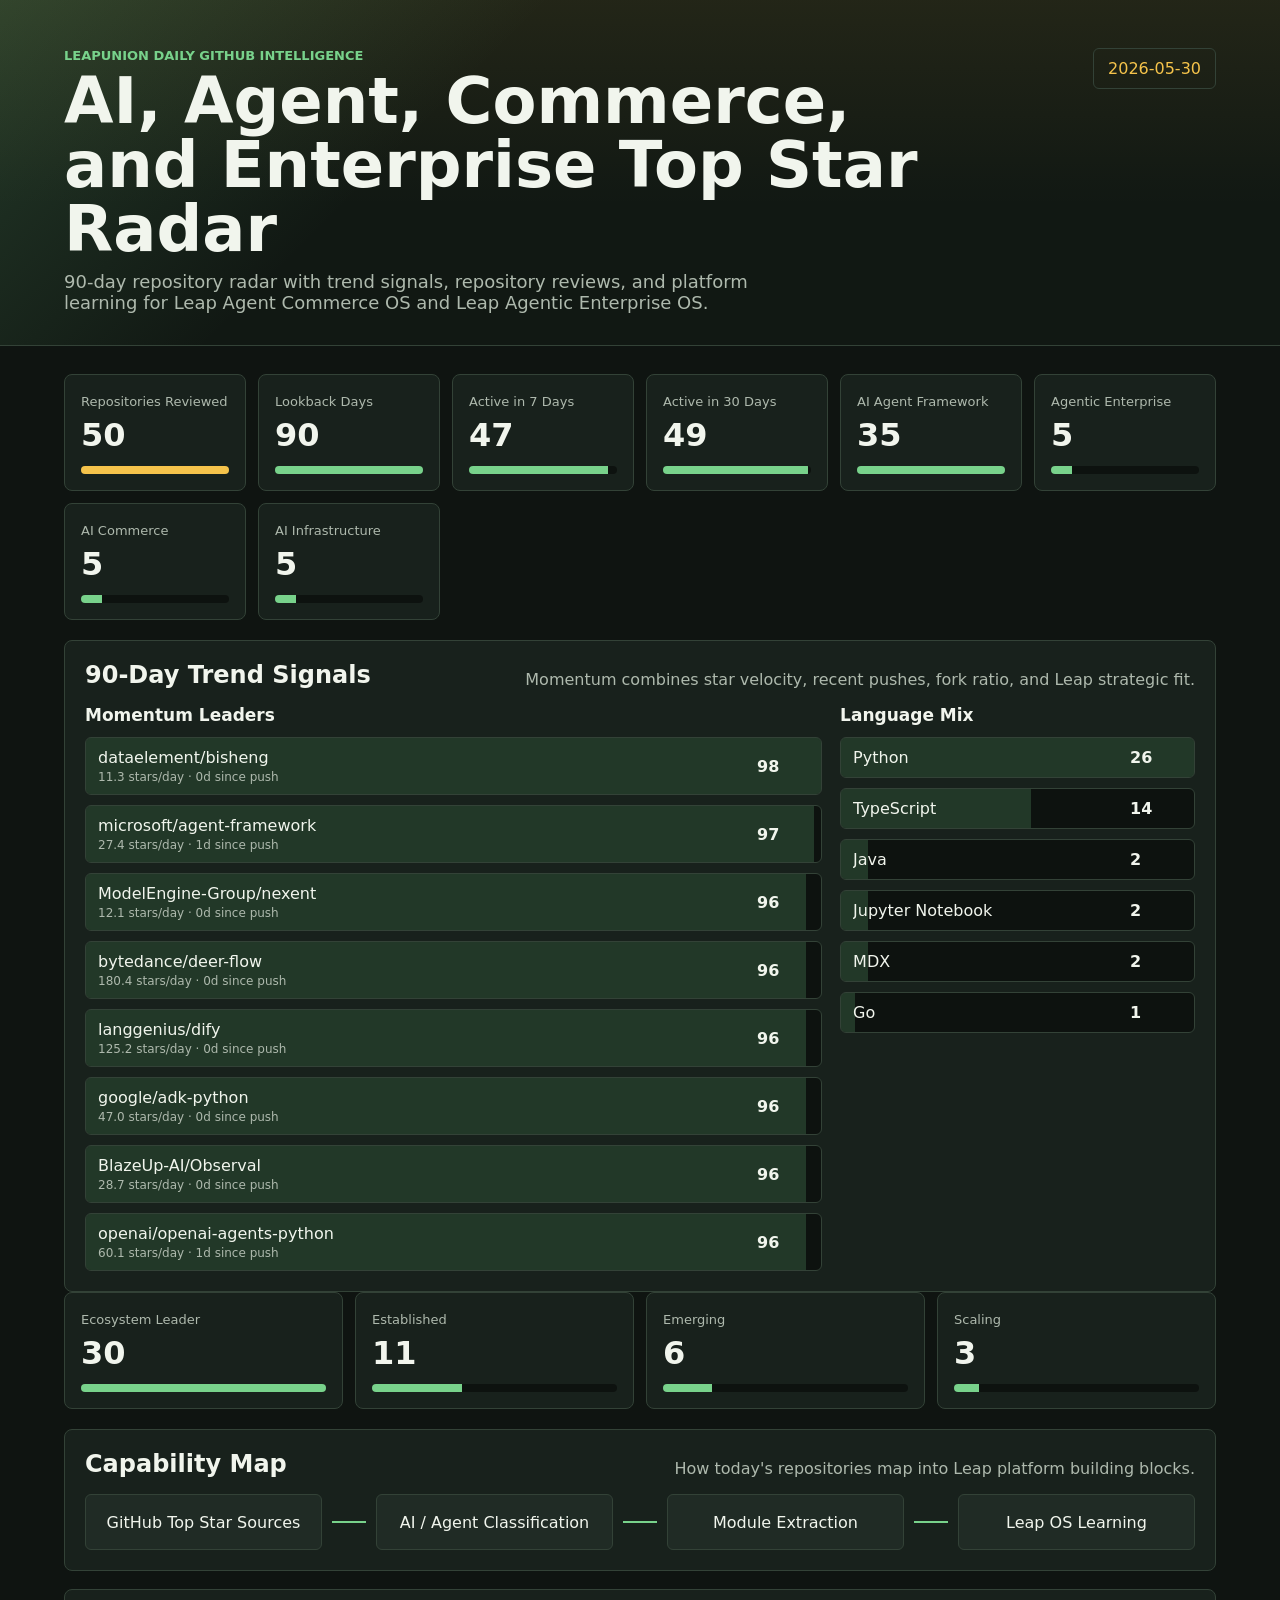
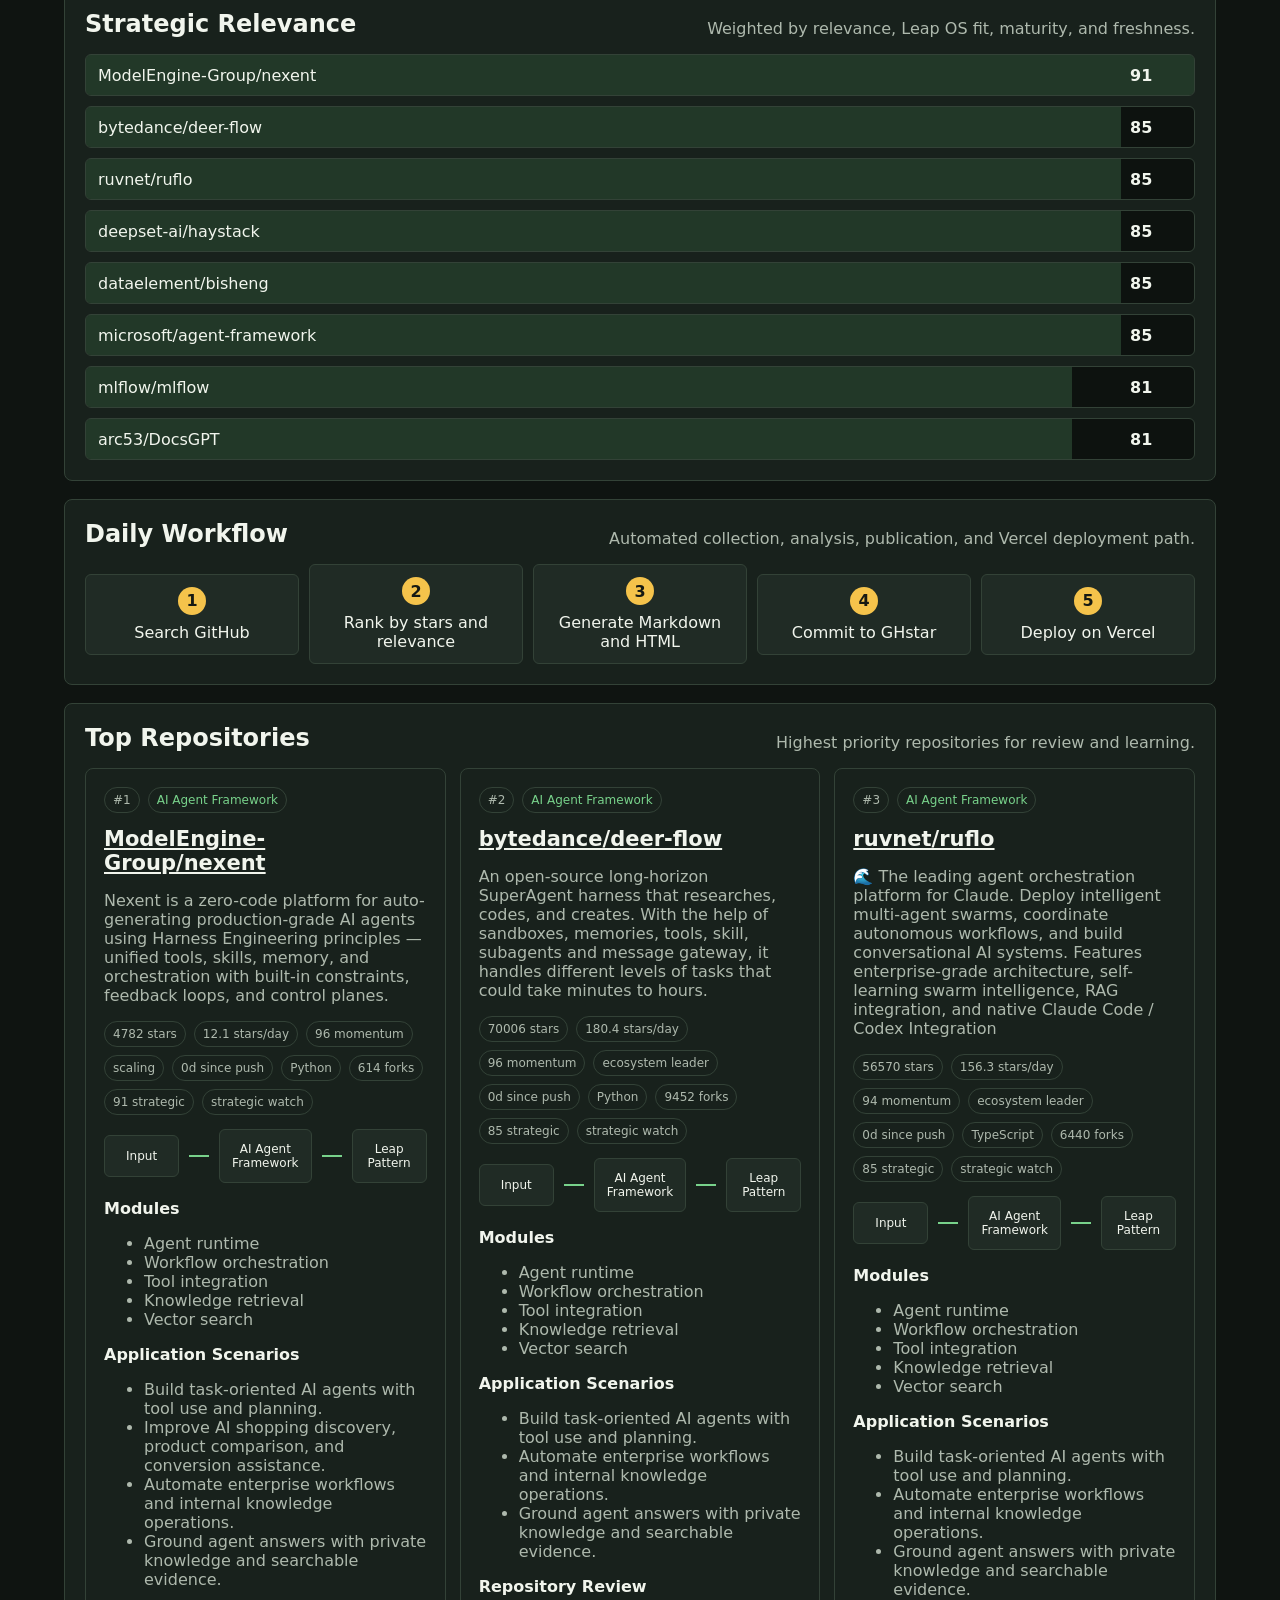
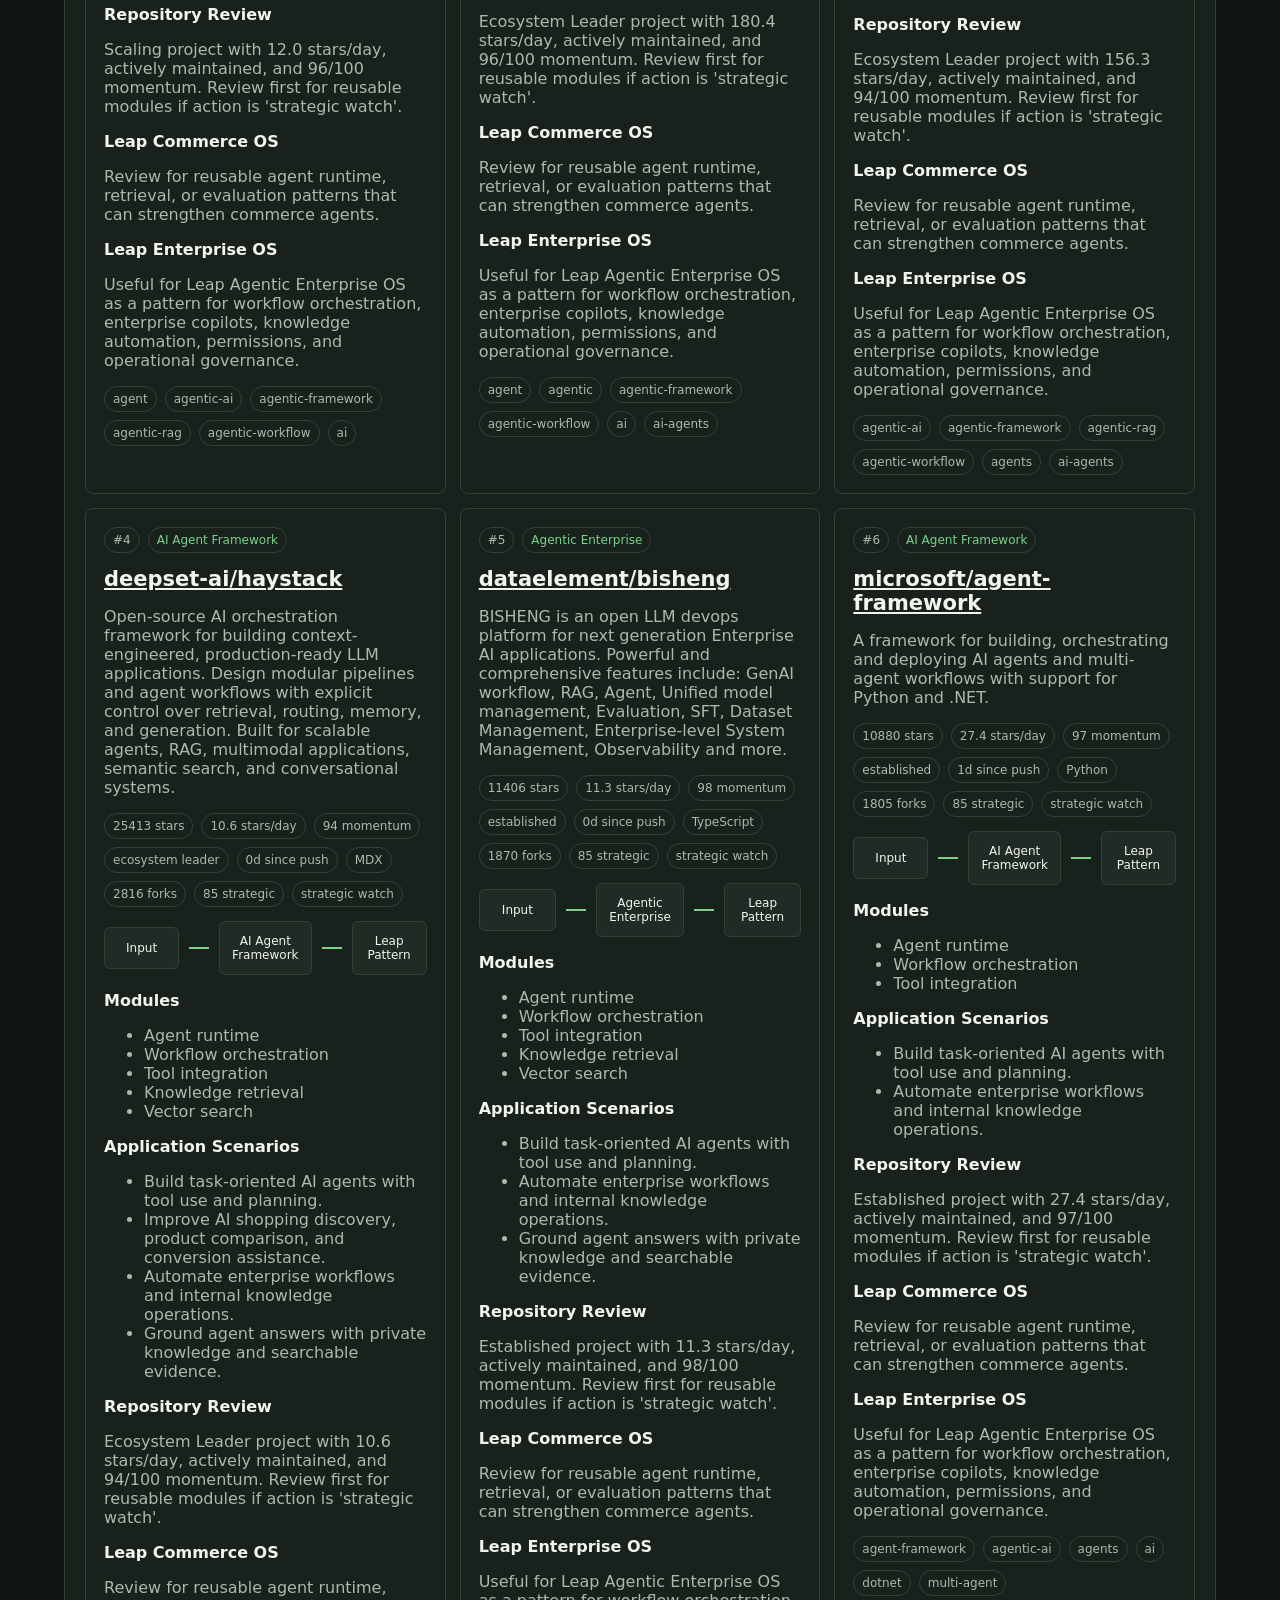
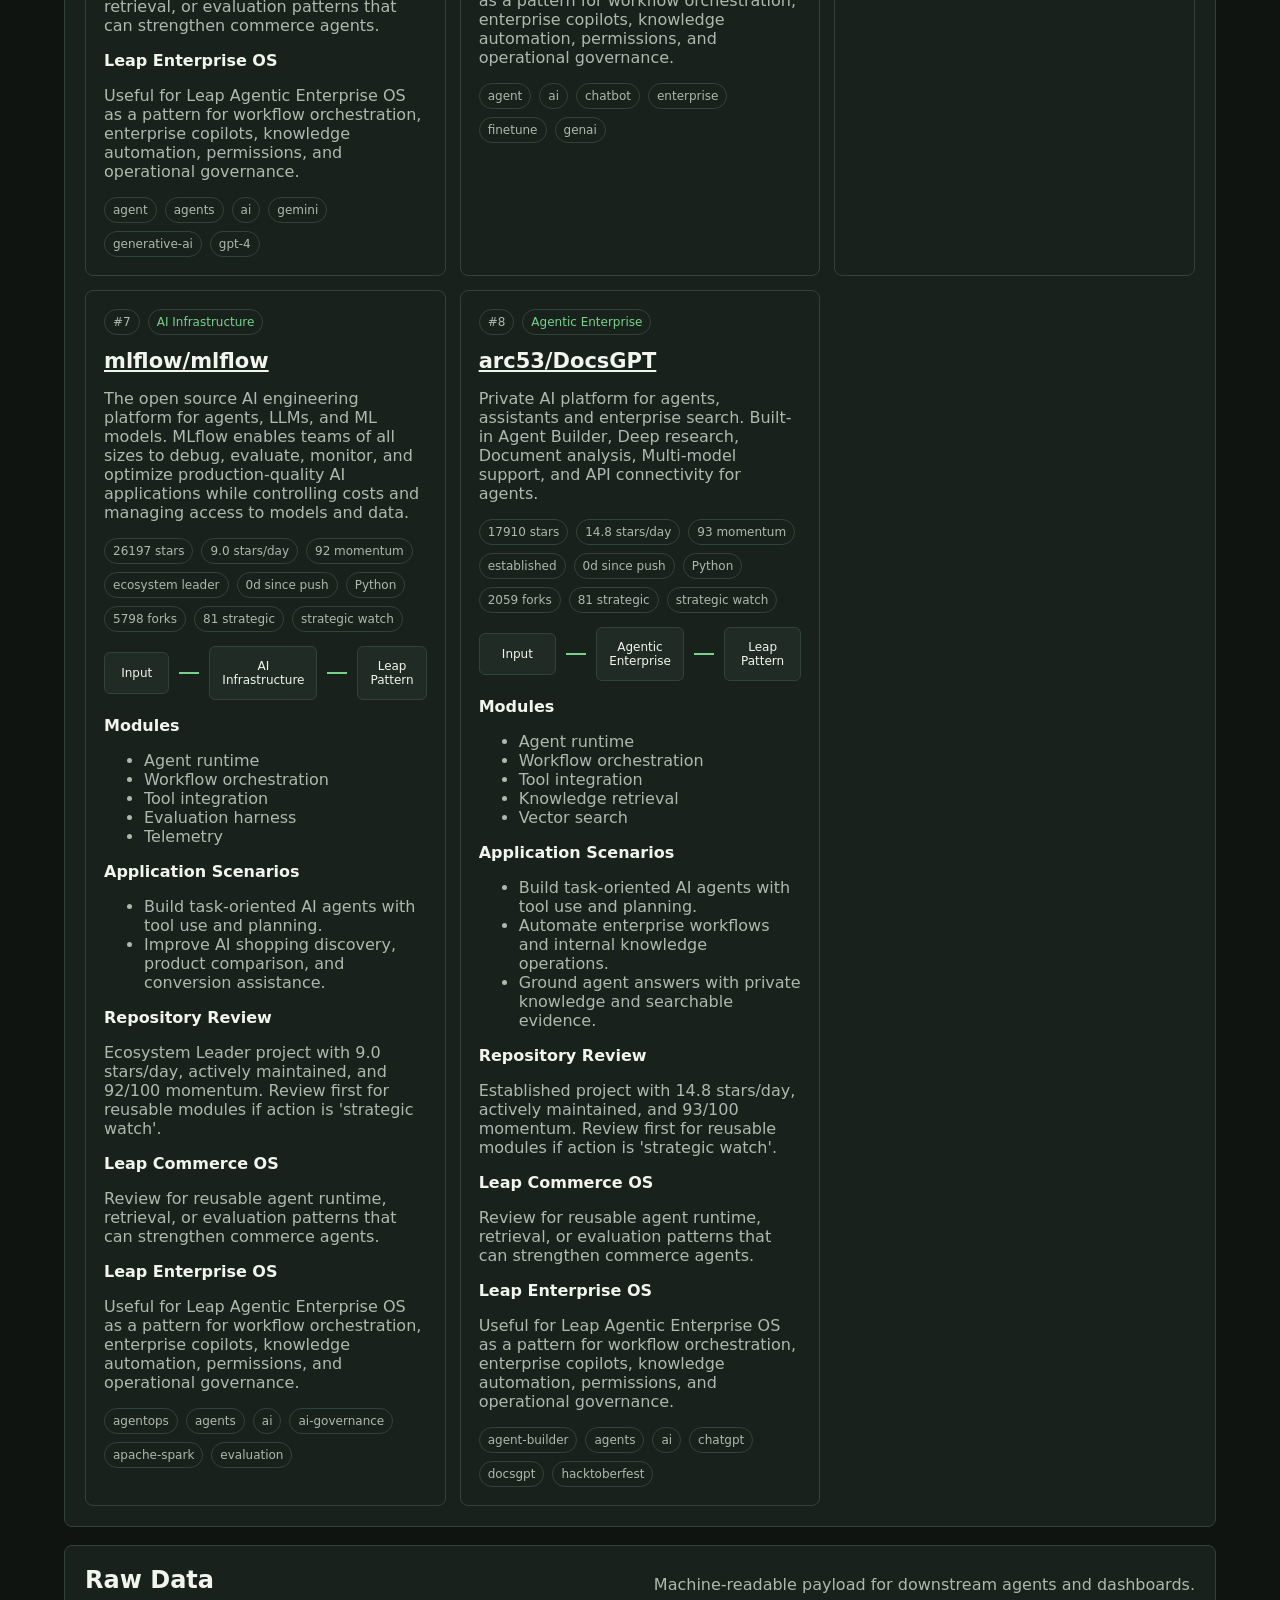
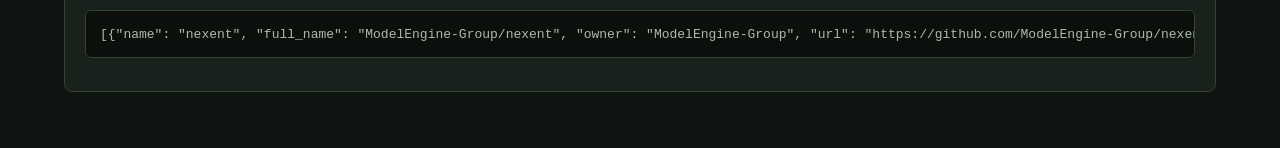
==== public/index.html @ 067e4a03 "chore: update daily GHstar report" ====
<!doctype html>
<html lang="en">
  <head>
    <meta charset="utf-8">
    <meta name="viewport" content="width=device-width, initial-scale=1">
    <title>GHstar AI & Agent 90-Day Radar - 2026-05-30</title>
    <link rel="stylesheet" href="./assets/styles.css">
  </head>
  <body>
    <header class="hero">
      <div>
        <p class="eyebrow">LeapUnion Daily GitHub Intelligence</p>
        <h1>AI, Agent, Commerce, and Enterprise Top Star Radar</h1>
        <p class="sub">90-day repository radar with trend signals, repository reviews, and platform learning for Leap Agent Commerce OS and Leap Agentic Enterprise OS.</p>
      </div>
      <time>2026-05-30</time>
    </header>

    <main>
      <section class="metrics">
        <article class="metric primary">
          <span>Repositories Reviewed</span>
          <strong>50</strong>
          <div class="bar"><i style="width:100%"></i></div>
        </article>
        <article class="metric">
          <span>Lookback Days</span>
          <strong>90</strong>
          <div class="bar"><i style="width:100%"></i></div>
        </article>
        <article class="metric">
          <span>Active in 7 Days</span>
          <strong>47</strong>
          <div class="bar"><i style="width:94.0%"></i></div>
        </article>
        <article class="metric">
          <span>Active in 30 Days</span>
          <strong>49</strong>
          <div class="bar"><i style="width:98.0%"></i></div>
        </article>

        <article class="metric">
          <span>AI Agent Framework</span>
          <strong>35</strong>
          <div class="bar"><i style="width:100.0%"></i></div>
        </article>


        <article class="metric">
          <span>Agentic Enterprise</span>
          <strong>5</strong>
          <div class="bar"><i style="width:14.3%"></i></div>
        </article>


        <article class="metric">
          <span>AI Commerce</span>
          <strong>5</strong>
          <div class="bar"><i style="width:14.3%"></i></div>
        </article>


        <article class="metric">
          <span>AI Infrastructure</span>
          <strong>5</strong>
          <div class="bar"><i style="width:14.3%"></i></div>
        </article>

      </section>

      <section class="panel">
        <div class="section-head">
          <h2>90-Day Trend Signals</h2>
          <p>Momentum combines star velocity, recent pushes, fork ratio, and Leap strategic fit.</p>
        </div>
        <div class="trend-grid">
          <div>
            <h3>Momentum Leaders</h3>
            <div class="score-chart">
        <div class="score-row">
          <span>dataelement/bisheng <em>11.3 stars/day · 0d since push</em></span>
          <b>98</b>
          <i style="width:100.0%"></i>
        </div>


        <div class="score-row">
          <span>microsoft/agent-framework <em>27.4 stars/day · 1d since push</em></span>
          <b>97</b>
          <i style="width:99.0%"></i>
        </div>


        <div class="score-row">
          <span>ModelEngine-Group/nexent <em>12.1 stars/day · 0d since push</em></span>
          <b>96</b>
          <i style="width:98.0%"></i>
        </div>


        <div class="score-row">
          <span>bytedance/deer-flow <em>180.4 stars/day · 0d since push</em></span>
          <b>96</b>
          <i style="width:98.0%"></i>
        </div>


        <div class="score-row">
          <span>langgenius/dify <em>125.2 stars/day · 0d since push</em></span>
          <b>96</b>
          <i style="width:98.0%"></i>
        </div>


        <div class="score-row">
          <span>google/adk-python <em>47.0 stars/day · 0d since push</em></span>
          <b>96</b>
          <i style="width:98.0%"></i>
        </div>


        <div class="score-row">
          <span>BlazeUp-AI/Observal <em>28.7 stars/day · 0d since push</em></span>
          <b>96</b>
          <i style="width:98.0%"></i>
        </div>


        <div class="score-row">
          <span>openai/openai-agents-python <em>60.1 stars/day · 1d since push</em></span>
          <b>96</b>
          <i style="width:98.0%"></i>
        </div>
        </div>
          </div>
          <div>
            <h3>Language Mix</h3>
            <div class="score-chart">
        <div class="score-row compact">
          <span>Python</span>
          <b>26</b>
          <i style="width:100.0%"></i>
        </div>


        <div class="score-row compact">
          <span>TypeScript</span>
          <b>14</b>
          <i style="width:53.8%"></i>
        </div>


        <div class="score-row compact">
          <span>Java</span>
          <b>2</b>
          <i style="width:7.7%"></i>
        </div>


        <div class="score-row compact">
          <span>Jupyter Notebook</span>
          <b>2</b>
          <i style="width:7.7%"></i>
        </div>


        <div class="score-row compact">
          <span>MDX</span>
          <b>2</b>
          <i style="width:7.7%"></i>
        </div>


        <div class="score-row compact">
          <span>Go</span>
          <b>1</b>
          <i style="width:3.8%"></i>
        </div>
        </div>
          </div>
        </div>
      </section>

      <section class="metrics">

        <article class="metric">
          <span>Ecosystem Leader</span>
          <strong>30</strong>
          <div class="bar"><i style="width:100.0%"></i></div>
        </article>


        <article class="metric">
          <span>Established</span>
          <strong>11</strong>
          <div class="bar"><i style="width:36.7%"></i></div>
        </article>


        <article class="metric">
          <span>Emerging</span>
          <strong>6</strong>
          <div class="bar"><i style="width:20.0%"></i></div>
        </article>


        <article class="metric">
          <span>Scaling</span>
          <strong>3</strong>
          <div class="bar"><i style="width:10.0%"></i></div>
        </article>

      </section>

      <section class="panel">
        <div class="section-head">
          <h2>Capability Map</h2>
          <p>How today's repositories map into Leap platform building blocks.</p>
        </div>
        <div class="architecture">
          <div>GitHub Top Star Sources</div>
          <span></span>
          <div>AI / Agent Classification</div>
          <span></span>
          <div>Module Extraction</div>
          <span></span>
          <div>Leap OS Learning</div>
        </div>
      </section>

      <section class="panel">
        <div class="section-head">
          <h2>Strategic Relevance</h2>
          <p>Weighted by relevance, Leap OS fit, maturity, and freshness.</p>
        </div>
        <div class="score-chart">

        <div class="score-row">
          <span>ModelEngine-Group/nexent</span>
          <b>91</b>
          <i style="width:100.0%"></i>
        </div>


        <div class="score-row">
          <span>bytedance/deer-flow</span>
          <b>85</b>
          <i style="width:93.4%"></i>
        </div>


        <div class="score-row">
          <span>ruvnet/ruflo</span>
          <b>85</b>
          <i style="width:93.4%"></i>
        </div>


        <div class="score-row">
          <span>deepset-ai/haystack</span>
          <b>85</b>
          <i style="width:93.4%"></i>
        </div>


        <div class="score-row">
          <span>dataelement/bisheng</span>
          <b>85</b>
          <i style="width:93.4%"></i>
        </div>


        <div class="score-row">
          <span>microsoft/agent-framework</span>
          <b>85</b>
          <i style="width:93.4%"></i>
        </div>


        <div class="score-row">
          <span>mlflow/mlflow</span>
          <b>81</b>
          <i style="width:89.0%"></i>
        </div>


        <div class="score-row">
          <span>arc53/DocsGPT</span>
          <b>81</b>
          <i style="width:89.0%"></i>
        </div>

        </div>
      </section>

      <section class="panel">
        <div class="section-head">
          <h2>Daily Workflow</h2>
          <p>Automated collection, analysis, publication, and Vercel deployment path.</p>
        </div>
        <div class="flow">
          <div><b>1</b><span>Search GitHub</span></div>
          <div><b>2</b><span>Rank by stars and relevance</span></div>
          <div><b>3</b><span>Generate Markdown and HTML</span></div>
          <div><b>4</b><span>Commit to GHstar</span></div>
          <div><b>5</b><span>Deploy on Vercel</span></div>
        </div>
      </section>

      <section class="panel">
        <div class="section-head">
          <h2>Top Repositories</h2>
          <p>Highest priority repositories for review and learning.</p>
        </div>
        <div class="repo-grid">

    <article class="repo-card" id="modelengine-group-nexent">
      <div class="repo-top">
        <span class="rank">#1</span>
        <span class="category">AI Agent Framework</span>
      </div>
      <h3><a href="https://github.com/ModelEngine-Group/nexent">ModelEngine-Group/nexent</a></h3>
      <p>Nexent is a zero-code platform for auto-generating production-grade AI agents using Harness Engineering principles — unified tools, skills, memory, and orchestration with built-in constraints, feedback loops, and control planes.</p>
      <div class="stats">
        <span>4782 stars</span>
        <span>12.1 stars/day</span>
        <span>96 momentum</span>
        <span>scaling</span>
        <span>0d since push</span>
        <span>Python</span>
        <span>614 forks</span>
        <span>91 strategic</span>
        <span>strategic watch</span>
      </div>
      <div class="mini-diagram">
        <div>Input</div><i></i><div>AI Agent Framework</div><i></i><div>Leap Pattern</div>
      </div>
      <h4>Modules</h4>
      <ul><li>Agent runtime</li><li>Workflow orchestration</li><li>Tool integration</li><li>Knowledge retrieval</li><li>Vector search</li></ul>
      <h4>Application Scenarios</h4>
      <ul><li>Build task-oriented AI agents with tool use and planning.</li><li>Improve AI shopping discovery, product comparison, and conversion assistance.</li><li>Automate enterprise workflows and internal knowledge operations.</li><li>Ground agent answers with private knowledge and searchable evidence.</li></ul>
      <h4>Repository Review</h4>
      <p>Scaling project with 12.0 stars/day, actively maintained, and 96/100 momentum. Review first for reusable modules if action is &#x27;strategic watch&#x27;.</p>
      <h4>Leap Commerce OS</h4>
      <p>Review for reusable agent runtime, retrieval, or evaluation patterns that can strengthen commerce agents.</p>
      <h4>Leap Enterprise OS</h4>
      <p>Useful for Leap Agentic Enterprise OS as a pattern for workflow orchestration, enterprise copilots, knowledge automation, permissions, and operational governance.</p>
      <div class="topics"><span>agent</span><span>agentic-ai</span><span>agentic-framework</span><span>agentic-rag</span><span>agentic-workflow</span><span>ai</span></div>
    </article>


    <article class="repo-card" id="bytedance-deer-flow">
      <div class="repo-top">
        <span class="rank">#2</span>
        <span class="category">AI Agent Framework</span>
      </div>
      <h3><a href="https://github.com/bytedance/deer-flow">bytedance/deer-flow</a></h3>
      <p>An open-source long-horizon SuperAgent harness that researches, codes, and creates. With the help of sandboxes, memories, tools, skill, subagents and message gateway, it handles different levels of tasks that could take minutes to hours.</p>
      <div class="stats">
        <span>70006 stars</span>
        <span>180.4 stars/day</span>
        <span>96 momentum</span>
        <span>ecosystem leader</span>
        <span>0d since push</span>
        <span>Python</span>
        <span>9452 forks</span>
        <span>85 strategic</span>
        <span>strategic watch</span>
      </div>
      <div class="mini-diagram">
        <div>Input</div><i></i><div>AI Agent Framework</div><i></i><div>Leap Pattern</div>
      </div>
      <h4>Modules</h4>
      <ul><li>Agent runtime</li><li>Workflow orchestration</li><li>Tool integration</li><li>Knowledge retrieval</li><li>Vector search</li></ul>
      <h4>Application Scenarios</h4>
      <ul><li>Build task-oriented AI agents with tool use and planning.</li><li>Automate enterprise workflows and internal knowledge operations.</li><li>Ground agent answers with private knowledge and searchable evidence.</li></ul>
      <h4>Repository Review</h4>
      <p>Ecosystem Leader project with 180.4 stars/day, actively maintained, and 96/100 momentum. Review first for reusable modules if action is &#x27;strategic watch&#x27;.</p>
      <h4>Leap Commerce OS</h4>
      <p>Review for reusable agent runtime, retrieval, or evaluation patterns that can strengthen commerce agents.</p>
      <h4>Leap Enterprise OS</h4>
      <p>Useful for Leap Agentic Enterprise OS as a pattern for workflow orchestration, enterprise copilots, knowledge automation, permissions, and operational governance.</p>
      <div class="topics"><span>agent</span><span>agentic</span><span>agentic-framework</span><span>agentic-workflow</span><span>ai</span><span>ai-agents</span></div>
    </article>


    <article class="repo-card" id="ruvnet-ruflo">
      <div class="repo-top">
        <span class="rank">#3</span>
        <span class="category">AI Agent Framework</span>
      </div>
      <h3><a href="https://github.com/ruvnet/ruflo">ruvnet/ruflo</a></h3>
      <p>🌊 The leading agent orchestration platform for Claude. Deploy intelligent multi-agent swarms, coordinate autonomous workflows, and build conversational AI systems. Features    enterprise-grade architecture, self-learning swarm intelligence, RAG integration, and native Claude Code / Codex Integration</p>
      <div class="stats">
        <span>56570 stars</span>
        <span>156.3 stars/day</span>
        <span>94 momentum</span>
        <span>ecosystem leader</span>
        <span>0d since push</span>
        <span>TypeScript</span>
        <span>6440 forks</span>
        <span>85 strategic</span>
        <span>strategic watch</span>
      </div>
      <div class="mini-diagram">
        <div>Input</div><i></i><div>AI Agent Framework</div><i></i><div>Leap Pattern</div>
      </div>
      <h4>Modules</h4>
      <ul><li>Agent runtime</li><li>Workflow orchestration</li><li>Tool integration</li><li>Knowledge retrieval</li><li>Vector search</li></ul>
      <h4>Application Scenarios</h4>
      <ul><li>Build task-oriented AI agents with tool use and planning.</li><li>Automate enterprise workflows and internal knowledge operations.</li><li>Ground agent answers with private knowledge and searchable evidence.</li></ul>
      <h4>Repository Review</h4>
      <p>Ecosystem Leader project with 156.3 stars/day, actively maintained, and 94/100 momentum. Review first for reusable modules if action is &#x27;strategic watch&#x27;.</p>
      <h4>Leap Commerce OS</h4>
      <p>Review for reusable agent runtime, retrieval, or evaluation patterns that can strengthen commerce agents.</p>
      <h4>Leap Enterprise OS</h4>
      <p>Useful for Leap Agentic Enterprise OS as a pattern for workflow orchestration, enterprise copilots, knowledge automation, permissions, and operational governance.</p>
      <div class="topics"><span>agentic-ai</span><span>agentic-framework</span><span>agentic-rag</span><span>agentic-workflow</span><span>agents</span><span>ai-agents</span></div>
    </article>


    <article class="repo-card" id="deepset-ai-haystack">
      <div class="repo-top">
        <span class="rank">#4</span>
        <span class="category">AI Agent Framework</span>
      </div>
      <h3><a href="https://github.com/deepset-ai/haystack">deepset-ai/haystack</a></h3>
      <p>Open-source AI orchestration framework for building context-engineered, production-ready LLM applications. Design modular pipelines and agent workflows with explicit control over retrieval, routing, memory, and generation. Built for scalable agents, RAG, multimodal applications, semantic search, and conversational systems.</p>
      <div class="stats">
        <span>25413 stars</span>
        <span>10.6 stars/day</span>
        <span>94 momentum</span>
        <span>ecosystem leader</span>
        <span>0d since push</span>
        <span>MDX</span>
        <span>2816 forks</span>
        <span>85 strategic</span>
        <span>strategic watch</span>
      </div>
      <div class="mini-diagram">
        <div>Input</div><i></i><div>AI Agent Framework</div><i></i><div>Leap Pattern</div>
      </div>
      <h4>Modules</h4>
      <ul><li>Agent runtime</li><li>Workflow orchestration</li><li>Tool integration</li><li>Knowledge retrieval</li><li>Vector search</li></ul>
      <h4>Application Scenarios</h4>
      <ul><li>Build task-oriented AI agents with tool use and planning.</li><li>Improve AI shopping discovery, product comparison, and conversion assistance.</li><li>Automate enterprise workflows and internal knowledge operations.</li><li>Ground agent answers with private knowledge and searchable evidence.</li></ul>
      <h4>Repository Review</h4>
      <p>Ecosystem Leader project with 10.6 stars/day, actively maintained, and 94/100 momentum. Review first for reusable modules if action is &#x27;strategic watch&#x27;.</p>
      <h4>Leap Commerce OS</h4>
      <p>Review for reusable agent runtime, retrieval, or evaluation patterns that can strengthen commerce agents.</p>
      <h4>Leap Enterprise OS</h4>
      <p>Useful for Leap Agentic Enterprise OS as a pattern for workflow orchestration, enterprise copilots, knowledge automation, permissions, and operational governance.</p>
      <div class="topics"><span>agent</span><span>agents</span><span>ai</span><span>gemini</span><span>generative-ai</span><span>gpt-4</span></div>
    </article>


    <article class="repo-card" id="dataelement-bisheng">
      <div class="repo-top">
        <span class="rank">#5</span>
        <span class="category">Agentic Enterprise</span>
      </div>
      <h3><a href="https://github.com/dataelement/bisheng">dataelement/bisheng</a></h3>
      <p>BISHENG is an open LLM devops platform for next generation Enterprise AI applications. Powerful and comprehensive features include: GenAI workflow, RAG, Agent, Unified model management, Evaluation, SFT, Dataset Management, Enterprise-level System Management, Observability and more.</p>
      <div class="stats">
        <span>11406 stars</span>
        <span>11.3 stars/day</span>
        <span>98 momentum</span>
        <span>established</span>
        <span>0d since push</span>
        <span>TypeScript</span>
        <span>1870 forks</span>
        <span>85 strategic</span>
        <span>strategic watch</span>
      </div>
      <div class="mini-diagram">
        <div>Input</div><i></i><div>Agentic Enterprise</div><i></i><div>Leap Pattern</div>
      </div>
      <h4>Modules</h4>
      <ul><li>Agent runtime</li><li>Workflow orchestration</li><li>Tool integration</li><li>Knowledge retrieval</li><li>Vector search</li></ul>
      <h4>Application Scenarios</h4>
      <ul><li>Build task-oriented AI agents with tool use and planning.</li><li>Automate enterprise workflows and internal knowledge operations.</li><li>Ground agent answers with private knowledge and searchable evidence.</li></ul>
      <h4>Repository Review</h4>
      <p>Established project with 11.3 stars/day, actively maintained, and 98/100 momentum. Review first for reusable modules if action is &#x27;strategic watch&#x27;.</p>
      <h4>Leap Commerce OS</h4>
      <p>Review for reusable agent runtime, retrieval, or evaluation patterns that can strengthen commerce agents.</p>
      <h4>Leap Enterprise OS</h4>
      <p>Useful for Leap Agentic Enterprise OS as a pattern for workflow orchestration, enterprise copilots, knowledge automation, permissions, and operational governance.</p>
      <div class="topics"><span>agent</span><span>ai</span><span>chatbot</span><span>enterprise</span><span>finetune</span><span>genai</span></div>
    </article>


    <article class="repo-card" id="microsoft-agent-framework">
      <div class="repo-top">
        <span class="rank">#6</span>
        <span class="category">AI Agent Framework</span>
      </div>
      <h3><a href="https://github.com/microsoft/agent-framework">microsoft/agent-framework</a></h3>
      <p>A framework for building, orchestrating and deploying AI agents and multi-agent workflows with support for Python and .NET.</p>
      <div class="stats">
        <span>10880 stars</span>
        <span>27.4 stars/day</span>
        <span>97 momentum</span>
        <span>established</span>
        <span>1d since push</span>
        <span>Python</span>
        <span>1805 forks</span>
        <span>85 strategic</span>
        <span>strategic watch</span>
      </div>
      <div class="mini-diagram">
        <div>Input</div><i></i><div>AI Agent Framework</div><i></i><div>Leap Pattern</div>
      </div>
      <h4>Modules</h4>
      <ul><li>Agent runtime</li><li>Workflow orchestration</li><li>Tool integration</li></ul>
      <h4>Application Scenarios</h4>
      <ul><li>Build task-oriented AI agents with tool use and planning.</li><li>Automate enterprise workflows and internal knowledge operations.</li></ul>
      <h4>Repository Review</h4>
      <p>Established project with 27.4 stars/day, actively maintained, and 97/100 momentum. Review first for reusable modules if action is &#x27;strategic watch&#x27;.</p>
      <h4>Leap Commerce OS</h4>
      <p>Review for reusable agent runtime, retrieval, or evaluation patterns that can strengthen commerce agents.</p>
      <h4>Leap Enterprise OS</h4>
      <p>Useful for Leap Agentic Enterprise OS as a pattern for workflow orchestration, enterprise copilots, knowledge automation, permissions, and operational governance.</p>
      <div class="topics"><span>agent-framework</span><span>agentic-ai</span><span>agents</span><span>ai</span><span>dotnet</span><span>multi-agent</span></div>
    </article>


    <article class="repo-card" id="mlflow-mlflow">
      <div class="repo-top">
        <span class="rank">#7</span>
        <span class="category">AI Infrastructure</span>
      </div>
      <h3><a href="https://github.com/mlflow/mlflow">mlflow/mlflow</a></h3>
      <p>The open source AI engineering platform for agents, LLMs, and ML models. MLflow enables teams of all sizes to debug, evaluate, monitor, and optimize production-quality AI applications while controlling costs and managing access to models and data.</p>
      <div class="stats">
        <span>26197 stars</span>
        <span>9.0 stars/day</span>
        <span>92 momentum</span>
        <span>ecosystem leader</span>
        <span>0d since push</span>
        <span>Python</span>
        <span>5798 forks</span>
        <span>81 strategic</span>
        <span>strategic watch</span>
      </div>
      <div class="mini-diagram">
        <div>Input</div><i></i><div>AI Infrastructure</div><i></i><div>Leap Pattern</div>
      </div>
      <h4>Modules</h4>
      <ul><li>Agent runtime</li><li>Workflow orchestration</li><li>Tool integration</li><li>Evaluation harness</li><li>Telemetry</li></ul>
      <h4>Application Scenarios</h4>
      <ul><li>Build task-oriented AI agents with tool use and planning.</li><li>Improve AI shopping discovery, product comparison, and conversion assistance.</li></ul>
      <h4>Repository Review</h4>
      <p>Ecosystem Leader project with 9.0 stars/day, actively maintained, and 92/100 momentum. Review first for reusable modules if action is &#x27;strategic watch&#x27;.</p>
      <h4>Leap Commerce OS</h4>
      <p>Review for reusable agent runtime, retrieval, or evaluation patterns that can strengthen commerce agents.</p>
      <h4>Leap Enterprise OS</h4>
      <p>Useful for Leap Agentic Enterprise OS as a pattern for workflow orchestration, enterprise copilots, knowledge automation, permissions, and operational governance.</p>
      <div class="topics"><span>agentops</span><span>agents</span><span>ai</span><span>ai-governance</span><span>apache-spark</span><span>evaluation</span></div>
    </article>


    <article class="repo-card" id="arc53-docsgpt">
      <div class="repo-top">
        <span class="rank">#8</span>
        <span class="category">Agentic Enterprise</span>
      </div>
      <h3><a href="https://github.com/arc53/DocsGPT">arc53/DocsGPT</a></h3>
      <p>Private AI platform for agents, assistants and enterprise search. Built-in Agent Builder, Deep research, Document analysis, Multi-model support, and API connectivity for agents.</p>
      <div class="stats">
        <span>17910 stars</span>
        <span>14.8 stars/day</span>
        <span>93 momentum</span>
        <span>established</span>
        <span>0d since push</span>
        <span>Python</span>
        <span>2059 forks</span>
        <span>81 strategic</span>
        <span>strategic watch</span>
      </div>
      <div class="mini-diagram">
        <div>Input</div><i></i><div>Agentic Enterprise</div><i></i><div>Leap Pattern</div>
      </div>
      <h4>Modules</h4>
      <ul><li>Agent runtime</li><li>Workflow orchestration</li><li>Tool integration</li><li>Knowledge retrieval</li><li>Vector search</li></ul>
      <h4>Application Scenarios</h4>
      <ul><li>Build task-oriented AI agents with tool use and planning.</li><li>Automate enterprise workflows and internal knowledge operations.</li><li>Ground agent answers with private knowledge and searchable evidence.</li></ul>
      <h4>Repository Review</h4>
      <p>Established project with 14.8 stars/day, actively maintained, and 93/100 momentum. Review first for reusable modules if action is &#x27;strategic watch&#x27;.</p>
      <h4>Leap Commerce OS</h4>
      <p>Review for reusable agent runtime, retrieval, or evaluation patterns that can strengthen commerce agents.</p>
      <h4>Leap Enterprise OS</h4>
      <p>Useful for Leap Agentic Enterprise OS as a pattern for workflow orchestration, enterprise copilots, knowledge automation, permissions, and operational governance.</p>
      <div class="topics"><span>agent-builder</span><span>agents</span><span>ai</span><span>chatgpt</span><span>docsgpt</span><span>hacktoberfest</span></div>
    </article>

        </div>
      </section>

      <section class="panel">
        <div class="section-head">
          <h2>Raw Data</h2>
          <p>Machine-readable payload for downstream agents and dashboards.</p>
        </div>
        <pre id="raw-data">[{&quot;name&quot;: &quot;nexent&quot;, &quot;full_name&quot;: &quot;ModelEngine-Group/nexent&quot;, &quot;owner&quot;: &quot;ModelEngine-Group&quot;, &quot;url&quot;: &quot;https://github.com/ModelEngine-Group/nexent&quot;, &quot;description&quot;: &quot;Nexent is a zero-code platform for auto-generating production-grade AI agents using Harness Engineering principles — unified tools, skills, memory, and orchestration with built-in constraints, feedback loops, and control planes.&quot;, &quot;language&quot;: &quot;Python&quot;, &quot;stars&quot;: 4782, &quot;forks&quot;: 614, &quot;topics&quot;: [&quot;agent&quot;, &quot;agentic-ai&quot;, &quot;agentic-framework&quot;, &quot;agentic-rag&quot;, &quot;agentic-workflow&quot;, &quot;ai&quot;, &quot;harness&quot;, &quot;harness-engineering&quot;, &quot;llm&quot;, &quot;mcp&quot;, &quot;multi-agent&quot;, &quot;rag&quot;], &quot;created_at&quot;: &quot;2025-04-28T10:44:33Z&quot;, &quot;updated_at&quot;: &quot;2026-05-30T13:31:02Z&quot;, &quot;pushed_at&quot;: &quot;2026-05-30T09:33:32Z&quot;, &quot;category&quot;: &quot;AI Agent Framework&quot;, &quot;relevance&quot;: 49, &quot;modules&quot;: [&quot;Agent runtime&quot;, &quot;Workflow orchestration&quot;, &quot;Tool integration&quot;, &quot;Knowledge retrieval&quot;, &quot;Vector search&quot;], &quot;scenarios&quot;: [&quot;Build task-oriented AI agents with tool use and planning.&quot;, &quot;Improve AI shopping discovery, product comparison, and conversion assistance.&quot;, &quot;Automate enterprise workflows and internal knowledge operations.&quot;, &quot;Ground agent answers with private knowledge and searchable evidence.&quot;], &quot;commerce_score&quot;: 6, &quot;enterprise_score&quot;: 9, &quot;strategic_score&quot;: 91, &quot;action_level&quot;: &quot;strategic watch&quot;, &quot;age_days&quot;: 397, &quot;days_since_push&quot;: 0, &quot;stars_per_day&quot;: 12.05, &quot;fork_ratio&quot;: 0.1284, &quot;momentum_score&quot;: 96, &quot;maturity_level&quot;: &quot;scaling&quot;, &quot;repository_review&quot;: &quot;Scaling project with 12.0 stars/day, actively maintained, and 96/100 momentum. Review first for reusable modules if action is &#x27;strategic watch&#x27;.&quot;, &quot;leap_commerce&quot;: &quot;Review for reusable agent runtime, retrieval, or evaluation patterns that can strengthen commerce agents.&quot;, &quot;leap_enterprise&quot;: &quot;Useful for Leap Agentic Enterprise OS as a pattern for workflow orchestration, enterprise copilots, knowledge automation, permissions, and operational governance.&quot;}, {&quot;name&quot;: &quot;deer-flow&quot;, &quot;full_name&quot;: &quot;bytedance/deer-flow&quot;, &quot;owner&quot;: &quot;bytedance&quot;, &quot;url&quot;: &quot;https://github.com/bytedance/deer-flow&quot;, &quot;description&quot;: &quot;An open-source long-horizon SuperAgent harness that researches, codes, and creates. With the help of sandboxes, memories, tools, skill, subagents and message gateway, it handles different levels of tasks that could take minutes to hours.&quot;, &quot;language&quot;: &quot;Python&quot;, &quot;stars&quot;: 70006, &quot;forks&quot;: 9452, &quot;topics&quot;: [&quot;agent&quot;, &quot;agentic&quot;, &quot;agentic-framework&quot;, &quot;agentic-workflow&quot;, &quot;ai&quot;, &quot;ai-agents&quot;, &quot;deep-research&quot;, &quot;harness&quot;, &quot;langchain&quot;, &quot;langgraph&quot;, &quot;langmanus&quot;, &quot;llm&quot;, &quot;multi-agent&quot;, &quot;nodejs&quot;, &quot;podcast&quot;, &quot;python&quot;, &quot;superagent&quot;, &quot;typescript&quot;], &quot;created_at&quot;: &quot;2025-05-07T02:50:19Z&quot;, &quot;updated_at&quot;: &quot;2026-05-30T14:46:53Z&quot;, &quot;pushed_at&quot;: &quot;2026-05-30T13:46:35Z&quot;, &quot;category&quot;: &quot;AI Agent Framework&quot;, &quot;relevance&quot;: 49, &quot;modules&quot;: [&quot;Agent runtime&quot;, &quot;Workflow orchestration&quot;, &quot;Tool integration&quot;, &quot;Knowledge retrieval&quot;, &quot;Vector search&quot;], &quot;scenarios&quot;: [&quot;Build task-oriented AI agents with tool use and planning.&quot;, &quot;Automate enterprise workflows and internal knowledge operations.&quot;, &quot;Ground agent answers with private knowledge and searchable evidence.&quot;], &quot;commerce_score&quot;: 3, &quot;enterprise_score&quot;: 9, &quot;strategic_score&quot;: 85, &quot;action_level&quot;: &quot;strategic watch&quot;, &quot;age_days&quot;: 388, &quot;days_since_push&quot;: 0, &quot;stars_per_day&quot;: 180.43, &quot;fork_ratio&quot;: 0.135, &quot;momentum_score&quot;: 96, &quot;maturity_level&quot;: &quot;ecosystem leader&quot;, &quot;repository_review&quot;: &quot;Ecosystem Leader project with 180.4 stars/day, actively maintained, and 96/100 momentum. Review first for reusable modules if action is &#x27;strategic watch&#x27;.&quot;, &quot;leap_commerce&quot;: &quot;Review for reusable agent runtime, retrieval, or evaluation patterns that can strengthen commerce agents.&quot;, &quot;leap_enterprise&quot;: &quot;Useful for Leap Agentic Enterprise OS as a pattern for workflow orchestration, enterprise copilots, knowledge automation, permissions, and operational governance.&quot;}, {&quot;name&quot;: &quot;ruflo&quot;, &quot;full_name&quot;: &quot;ruvnet/ruflo&quot;, &quot;owner&quot;: &quot;ruvnet&quot;, &quot;url&quot;: &quot;https://github.com/ruvnet/ruflo&quot;, &quot;description&quot;: &quot;🌊 The leading agent orchestration platform for Claude. Deploy intelligent multi-agent swarms, coordinate autonomous workflows, and build conversational AI systems. Features    enterprise-grade architecture, self-learning swarm intelligence, RAG integration, and native Claude Code / Codex Integration&quot;, &quot;language&quot;: &quot;TypeScript&quot;, &quot;stars&quot;: 56570, &quot;forks&quot;: 6440, &quot;topics&quot;: [&quot;agentic-ai&quot;, &quot;agentic-framework&quot;, &quot;agentic-rag&quot;, &quot;agentic-workflow&quot;, &quot;agents&quot;, &quot;ai-agents&quot;, &quot;ai-assistant&quot;, &quot;ai-coding&quot;, &quot;ai-skills&quot;, &quot;autonomous-agents&quot;, &quot;claude-code&quot;, &quot;codex&quot;, &quot;mcp-server&quot;, &quot;multi-agent&quot;, &quot;multi-agent-systems&quot;, &quot;npm&quot;, &quot;skills&quot;, &quot;swarm&quot;, &quot;swarm-intelligence&quot;, &quot;typescript&quot;], &quot;created_at&quot;: &quot;2025-06-02T21:24:20Z&quot;, &quot;updated_at&quot;: &quot;2026-05-30T14:44:24Z&quot;, &quot;pushed_at&quot;: &quot;2026-05-30T06:13:29Z&quot;, &quot;category&quot;: &quot;AI Agent Framework&quot;, &quot;relevance&quot;: 49, &quot;modules&quot;: [&quot;Agent runtime&quot;, &quot;Workflow orchestration&quot;, &quot;Tool integration&quot;, &quot;Knowledge retrieval&quot;, &quot;Vector search&quot;], &quot;scenarios&quot;: [&quot;Build task-oriented AI agents with tool use and planning.&quot;, &quot;Automate enterprise workflows and internal knowledge operations.&quot;, &quot;Ground agent answers with private knowledge and searchable evidence.&quot;], &quot;commerce_score&quot;: 3, &quot;enterprise_score&quot;: 9, &quot;strategic_score&quot;: 85, &quot;action_level&quot;: &quot;strategic watch&quot;, &quot;age_days&quot;: 362, &quot;days_since_push&quot;: 0, &quot;stars_per_day&quot;: 156.27, &quot;fork_ratio&quot;: 0.1138, &quot;momentum_score&quot;: 94, &quot;maturity_level&quot;: &quot;ecosystem leader&quot;, &quot;repository_review&quot;: &quot;Ecosystem Leader project with 156.3 stars/day, actively maintained, and 94/100 momentum. Review first for reusable modules if action is &#x27;strategic watch&#x27;.&quot;, &quot;leap_commerce&quot;: &quot;Review for reusable agent runtime, retrieval, or evaluation patterns that can strengthen commerce agents.&quot;, &quot;leap_enterprise&quot;: &quot;Useful for Leap Agentic Enterprise OS as a pattern for workflow orchestration, enterprise copilots, knowledge automation, permissions, and operational governance.&quot;}, {&quot;name&quot;: &quot;haystack&quot;, &quot;full_name&quot;: &quot;deepset-ai/haystack&quot;, &quot;owner&quot;: &quot;deepset-ai&quot;, &quot;url&quot;: &quot;https://github.com/deepset-ai/haystack&quot;, &quot;description&quot;: &quot;Open-source AI orchestration framework for building context-engineered, production-ready LLM applications. Design modular pipelines and agent workflows with explicit control over retrieval, routing, memory, and generation. Built for scalable agents, RAG, multimodal applications, semantic search, and conversational systems.&quot;, &quot;language&quot;: &quot;MDX&quot;, &quot;stars&quot;: 25413, &quot;forks&quot;: 2816, &quot;topics&quot;: [&quot;agent&quot;, &quot;agents&quot;, &quot;ai&quot;, &quot;gemini&quot;, &quot;generative-ai&quot;, &quot;gpt-4&quot;, &quot;information-retrieval&quot;, &quot;large-language-models&quot;, &quot;llm&quot;, &quot;machine-learning&quot;, &quot;nlp&quot;, &quot;orchestration&quot;, &quot;python&quot;, &quot;pytorch&quot;, &quot;question-answering&quot;, &quot;rag&quot;, &quot;retrieval-augmented-generation&quot;, &quot;semantic-search&quot;, &quot;summarization&quot;, &quot;transformers&quot;], &quot;created_at&quot;: &quot;2019-11-14T09:05:28Z&quot;, &quot;updated_at&quot;: &quot;2026-05-30T13:49:27Z&quot;, &quot;pushed_at&quot;: &quot;2026-05-30T10:31:31Z&quot;, &quot;category&quot;: &quot;AI Agent Framework&quot;, &quot;relevance&quot;: 49, &quot;modules&quot;: [&quot;Agent runtime&quot;, &quot;Workflow orchestration&quot;, &quot;Tool integration&quot;, &quot;Knowledge retrieval&quot;, &quot;Vector search&quot;], &quot;scenarios&quot;: [&quot;Build task-oriented AI agents with tool use and planning.&quot;, &quot;Improve AI shopping discovery, product comparison, and conversion assistance.&quot;, &quot;Automate enterprise workflows and internal knowledge operations.&quot;, &quot;Ground agent answers with private knowledge and searchable evidence.&quot;], &quot;commerce_score&quot;: 6, &quot;enterprise_score&quot;: 6, &quot;strategic_score&quot;: 85, &quot;action_level&quot;: &quot;strategic watch&quot;, &quot;age_days&quot;: 2389, &quot;days_since_push&quot;: 0, &quot;stars_per_day&quot;: 10.64, &quot;fork_ratio&quot;: 0.1108, &quot;momentum_score&quot;: 94, &quot;maturity_level&quot;: &quot;ecosystem leader&quot;, &quot;repository_review&quot;: &quot;Ecosystem Leader project with 10.6 stars/day, actively maintained, and 94/100 momentum. Review first for reusable modules if action is &#x27;strategic watch&#x27;.&quot;, &quot;leap_commerce&quot;: &quot;Review for reusable agent runtime, retrieval, or evaluation patterns that can strengthen commerce agents.&quot;, &quot;leap_enterprise&quot;: &quot;Useful for Leap Agentic Enterprise OS as a pattern for workflow orchestration, enterprise copilots, knowledge automation, permissions, and operational governance.&quot;}, {&quot;name&quot;: &quot;bisheng&quot;, &quot;full_name&quot;: &quot;dataelement/bisheng&quot;, &quot;owner&quot;: &quot;dataelement&quot;, &quot;url&quot;: &quot;https://github.com/dataelement/bisheng&quot;, &quot;description&quot;: &quot;BISHENG is an open LLM devops platform for next generation Enterprise AI applications. Powerful and comprehensive features include: GenAI workflow, RAG, Agent, Unified model management, Evaluation, SFT, Dataset Management, Enterprise-level System Management, Observability and more.&quot;, &quot;language&quot;: &quot;TypeScript&quot;, &quot;stars&quot;: 11406, &quot;forks&quot;: 1870, &quot;topics&quot;: [&quot;agent&quot;, &quot;ai&quot;, &quot;chatbot&quot;, &quot;enterprise&quot;, &quot;finetune&quot;, &quot;genai&quot;, &quot;gpt&quot;, &quot;langchian&quot;, &quot;llama&quot;, &quot;llm&quot;, &quot;llmdevops&quot;, &quot;llmops&quot;, &quot;ocr&quot;, &quot;openai&quot;, &quot;orchestration&quot;, &quot;python&quot;, &quot;rag&quot;, &quot;react&quot;, &quot;sft&quot;, &quot;workflow&quot;], &quot;created_at&quot;: &quot;2023-08-28T10:00:24Z&quot;, &quot;updated_at&quot;: &quot;2026-05-30T14:43:52Z&quot;, &quot;pushed_at&quot;: &quot;2026-05-30T11:44:39Z&quot;, &quot;category&quot;: &quot;Agentic Enterprise&quot;, &quot;relevance&quot;: 49, &quot;modules&quot;: [&quot;Agent runtime&quot;, &quot;Workflow orchestration&quot;, &quot;Tool integration&quot;, &quot;Knowledge retrieval&quot;, &quot;Vector search&quot;], &quot;scenarios&quot;: [&quot;Build task-oriented AI agents with tool use and planning.&quot;, &quot;Automate enterprise workflows and internal knowledge operations.&quot;, &quot;Ground agent answers with private knowledge and searchable evidence.&quot;], &quot;commerce_score&quot;: 3, &quot;enterprise_score&quot;: 9, &quot;strategic_score&quot;: 85, &quot;action_level&quot;: &quot;strategic watch&quot;, &quot;age_days&quot;: 1006, &quot;days_since_push&quot;: 0, &quot;stars_per_day&quot;: 11.34, &quot;fork_ratio&quot;: 0.1639, &quot;momentum_score&quot;: 98, &quot;maturity_level&quot;: &quot;established&quot;, &quot;repository_review&quot;: &quot;Established project with 11.3 stars/day, actively maintained, and 98/100 momentum. Review first for reusable modules if action is &#x27;strategic watch&#x27;.&quot;, &quot;leap_commerce&quot;: &quot;Review for reusable agent runtime, retrieval, or evaluation patterns that can strengthen commerce agents.&quot;, &quot;leap_enterprise&quot;: &quot;Useful for Leap Agentic Enterprise OS as a pattern for workflow orchestration, enterprise copilots, knowledge automation, permissions, and operational governance.&quot;}, {&quot;name&quot;: &quot;agent-framework&quot;, &quot;full_name&quot;: &quot;microsoft/agent-framework&quot;, &quot;owner&quot;: &quot;microsoft&quot;, &quot;url&quot;: &quot;https://github.com/microsoft/agent-framework&quot;, &quot;description&quot;: &quot;A framework for building, orchestrating and deploying AI agents and multi-agent workflows with support for Python and .NET.&quot;, &quot;language&quot;: &quot;Python&quot;, &quot;stars&quot;: 10880, &quot;forks&quot;: 1805, &quot;topics&quot;: [&quot;agent-framework&quot;, &quot;agentic-ai&quot;, &quot;agents&quot;, &quot;ai&quot;, &quot;dotnet&quot;, &quot;multi-agent&quot;, &quot;orchestration&quot;, &quot;python&quot;, &quot;sdk&quot;, &quot;workflows&quot;], &quot;created_at&quot;: &quot;2025-04-28T19:40:42Z&quot;, &quot;updated_at&quot;: &quot;2026-05-30T14:04:26Z&quot;, &quot;pushed_at&quot;: &quot;2026-05-29T22:00:41Z&quot;, &quot;category&quot;: &quot;AI Agent Framework&quot;, &quot;relevance&quot;: 49, &quot;modules&quot;: [&quot;Agent runtime&quot;, &quot;Workflow orchestration&quot;, &quot;Tool integration&quot;], &quot;scenarios&quot;: [&quot;Build task-oriented AI agents with tool use and planning.&quot;, &quot;Automate enterprise workflows and internal knowledge operations.&quot;], &quot;commerce_score&quot;: 6, &quot;enterprise_score&quot;: 6, &quot;strategic_score&quot;: 85, &quot;action_level&quot;: &quot;strategic watch&quot;, &quot;age_days&quot;: 397, &quot;days_since_push&quot;: 1, &quot;stars_per_day&quot;: 27.41, &quot;fork_ratio&quot;: 0.1659, &quot;momentum_score&quot;: 97, &quot;maturity_level&quot;: &quot;established&quot;, &quot;repository_review&quot;: &quot;Established project with 27.4 stars/day, actively maintained, and 97/100 momentum. Review first for reusable modules if action is &#x27;strategic watch&#x27;.&quot;, &quot;leap_commerce&quot;: &quot;Review for reusable agent runtime, retrieval, or evaluation patterns that can strengthen commerce agents.&quot;, &quot;leap_enterprise&quot;: &quot;Useful for Leap Agentic Enterprise OS as a pattern for workflow orchestration, enterprise copilots, knowledge automation, permissions, and operational governance.&quot;}, {&quot;name&quot;: &quot;mlflow&quot;, &quot;full_name&quot;: &quot;mlflow/mlflow&quot;, &quot;owner&quot;: &quot;mlflow&quot;, &quot;url&quot;: &quot;https://github.com/mlflow/mlflow&quot;, &quot;description&quot;: &quot;The open source AI engineering platform for agents, LLMs, and ML models. MLflow enables teams of all sizes to debug, evaluate, monitor, and optimize production-quality AI applications while controlling costs and managing access to models and data.&quot;, &quot;language&quot;: &quot;Python&quot;, &quot;stars&quot;: 26197, &quot;forks&quot;: 5798, &quot;topics&quot;: [&quot;agentops&quot;, &quot;agents&quot;, &quot;ai&quot;, &quot;ai-governance&quot;, &quot;apache-spark&quot;, &quot;evaluation&quot;, &quot;langchain&quot;, &quot;llm-evaluation&quot;, &quot;llmops&quot;, &quot;machine-learning&quot;, &quot;ml&quot;, &quot;mlflow&quot;, &quot;mlops&quot;, &quot;model-management&quot;, &quot;observability&quot;, &quot;open-source&quot;, &quot;openai&quot;, &quot;prompt-engineering&quot;], &quot;created_at&quot;: &quot;2018-06-05T16:05:58Z&quot;, &quot;updated_at&quot;: &quot;2026-05-30T13:47:55Z&quot;, &quot;pushed_at&quot;: &quot;2026-05-30T10:22:40Z&quot;, &quot;category&quot;: &quot;AI Infrastructure&quot;, &quot;relevance&quot;: 39, &quot;modules&quot;: [&quot;Agent runtime&quot;, &quot;Workflow orchestration&quot;, &quot;Tool integration&quot;, &quot;Evaluation harness&quot;, &quot;Telemetry&quot;], &quot;scenarios&quot;: [&quot;Build task-oriented AI agents with tool use and planning.&quot;, &quot;Improve AI shopping discovery, product comparison, and conversion assistance.&quot;], &quot;commerce_score&quot;: 9, &quot;enterprise_score&quot;: 6, &quot;strategic_score&quot;: 81, &quot;action_level&quot;: &quot;strategic watch&quot;, &quot;age_days&quot;: 2916, &quot;days_since_push&quot;: 0, &quot;stars_per_day&quot;: 8.98, &quot;fork_ratio&quot;: 0.2213, &quot;momentum_score&quot;: 92, &quot;maturity_level&quot;: &quot;ecosystem leader&quot;, &quot;repository_review&quot;: &quot;Ecosystem Leader project with 9.0 stars/day, actively maintained, and 92/100 momentum. Review first for reusable modules if action is &#x27;strategic watch&#x27;.&quot;, &quot;leap_commerce&quot;: &quot;Review for reusable agent runtime, retrieval, or evaluation patterns that can strengthen commerce agents.&quot;, &quot;leap_enterprise&quot;: &quot;Useful for Leap Agentic Enterprise OS as a pattern for workflow orchestration, enterprise copilots, knowledge automation, permissions, and operational governance.&quot;}, {&quot;name&quot;: &quot;DocsGPT&quot;, &quot;full_name&quot;: &quot;arc53/DocsGPT&quot;, &quot;owner&quot;: &quot;arc53&quot;, &quot;url&quot;: &quot;https://github.com/arc53/DocsGPT&quot;, &quot;description&quot;: &quot;Private AI platform for agents, assistants and enterprise search. Built-in Agent Builder, Deep research, Document analysis, Multi-model support, and API connectivity for agents.&quot;, &quot;language&quot;: &quot;Python&quot;, &quot;stars&quot;: 17910, &quot;forks&quot;: 2059, &quot;topics&quot;: [&quot;agent-builder&quot;, &quot;agents&quot;, &quot;ai&quot;, &quot;chatgpt&quot;, &quot;docsgpt&quot;, &quot;hacktoberfest&quot;, &quot;hacktoberfest2025&quot;, &quot;information-retrieval&quot;, &quot;language-model&quot;, &quot;llm&quot;, &quot;machine-learning&quot;, &quot;natural-language-processing&quot;, &quot;python&quot;, &quot;pytorch&quot;, &quot;rag&quot;, &quot;react&quot;, &quot;search&quot;, &quot;semantic-search&quot;, &quot;transformers&quot;], &quot;created_at&quot;: &quot;2023-02-02T11:03:23Z&quot;, &quot;updated_at&quot;: &quot;2026-05-30T08:52:27Z&quot;, &quot;pushed_at&quot;: &quot;2026-05-30T10:21:08Z&quot;, &quot;category&quot;: &quot;Agentic Enterprise&quot;, &quot;relevance&quot;: 39, &quot;modules&quot;: [&quot;Agent runtime&quot;, &quot;Workflow orchestration&quot;, &quot;Tool integration&quot;, &quot;Knowledge retrieval&quot;, &quot;Vector search&quot;], &quot;scenarios&quot;: [&quot;Build task-oriented AI agents with tool use and planning.&quot;, &quot;Automate enterprise workflows and internal knowledge operations.&quot;, &quot;Ground agent answers with private knowledge and searchable evidence.&quot;], &quot;commerce_score&quot;: 6, &quot;enterprise_score&quot;: 9, &quot;strategic_score&quot;: 81, &quot;action_level&quot;: &quot;strategic watch&quot;, &quot;age_days&quot;: 1213, &quot;days_since_push&quot;: 0, &quot;stars_per_day&quot;: 14.77, &quot;fork_ratio&quot;: 0.115, &quot;momentum_score&quot;: 93, &quot;maturity_level&quot;: &quot;established&quot;, &quot;repository_review&quot;: &quot;Established project with 14.8 stars/day, actively maintained, and 93/100 momentum. Review first for reusable modules if action is &#x27;strategic watch&#x27;.&quot;, &quot;leap_commerce&quot;: &quot;Review for reusable agent runtime, retrieval, or evaluation patterns that can strengthen commerce agents.&quot;, &quot;leap_enterprise&quot;: &quot;Useful for Leap Agentic Enterprise OS as a pattern for workflow orchestration, enterprise copilots, knowledge automation, permissions, and operational governance.&quot;}, {&quot;name&quot;: &quot;dify&quot;, &quot;full_name&quot;: &quot;langgenius/dify&quot;, &quot;owner&quot;: &quot;langgenius&quot;, &quot;url&quot;: &quot;https://github.com/langgenius/dify&quot;, &quot;description&quot;: &quot;Production-ready platform for agentic workflow development.&quot;, &quot;language&quot;: &quot;TypeScript&quot;, &quot;stars&quot;: 143177, &quot;forks&quot;: 22518, &quot;topics&quot;: [&quot;agent&quot;, &quot;agentic-ai&quot;, &quot;agentic-framework&quot;, &quot;agentic-workflow&quot;, &quot;ai&quot;, &quot;automation&quot;, &quot;gemini&quot;, &quot;genai&quot;, &quot;gpt&quot;, &quot;gpt-4&quot;, &quot;llm&quot;, &quot;low-code&quot;, &quot;mcp&quot;, &quot;nextjs&quot;, &quot;no-code&quot;, &quot;openai&quot;, &quot;orchestration&quot;, &quot;python&quot;, &quot;rag&quot;, &quot;workflow&quot;], &quot;created_at&quot;: &quot;2023-04-12T07:40:24Z&quot;, &quot;updated_at&quot;: &quot;2026-05-30T14:44:21Z&quot;, &quot;pushed_at&quot;: &quot;2026-05-30T14:41:19Z&quot;, &quot;category&quot;: &quot;AI Agent Framework&quot;, &quot;relevance&quot;: 39, &quot;modules&quot;: [&quot;Agent runtime&quot;, &quot;Workflow orchestration&quot;, &quot;Tool integration&quot;, &quot;Knowledge retrieval&quot;, &quot;Vector search&quot;], &quot;scenarios&quot;: [&quot;Build task-oriented AI agents with tool use and planning.&quot;, &quot;Improve AI shopping discovery, product comparison, and conversion assistance.&quot;, &quot;Automate enterprise workflows and internal knowledge operations.&quot;, &quot;Ground agent answers with private knowledge and searchable evidence.&quot;], &quot;commerce_score&quot;: 6, &quot;enterprise_score&quot;: 6, &quot;strategic_score&quot;: 75, &quot;action_level&quot;: &quot;prototype pattern&quot;, &quot;age_days&quot;: 1144, &quot;days_since_push&quot;: 0, &quot;stars_per_day&quot;: 125.15, &quot;fork_ratio&quot;: 0.1573, &quot;momentum_score&quot;: 96, &quot;maturity_level&quot;: &quot;ecosystem leader&quot;, &quot;repository_review&quot;: &quot;Ecosystem Leader project with 125.2 stars/day, actively maintained, and 96/100 momentum. Review first for reusable modules if action is &#x27;prototype pattern&#x27;.&quot;, &quot;leap_commerce&quot;: &quot;Review for reusable agent runtime, retrieval, or evaluation patterns that can strengthen commerce agents.&quot;, &quot;leap_enterprise&quot;: &quot;Useful for Leap Agentic Enterprise OS as a pattern for workflow orchestration, enterprise copilots, knowledge automation, permissions, and operational governance.&quot;}, {&quot;name&quot;: &quot;adk-python&quot;, &quot;full_name&quot;: &quot;google/adk-python&quot;, &quot;owner&quot;: &quot;google&quot;, &quot;url&quot;: &quot;https://github.com/google/adk-python&quot;, &quot;description&quot;: &quot;An open-source, code-first Python toolkit for building, evaluating, and deploying sophisticated AI agents with flexibility and control.&quot;, &quot;language&quot;: &quot;Python&quot;, &quot;stars&quot;: 19925, &quot;forks&quot;: 3477, &quot;topics&quot;: [&quot;agent&quot;, &quot;agentic&quot;, &quot;agentic-ai&quot;, &quot;agents&quot;, &quot;agents-sdk&quot;, &quot;ai&quot;, &quot;ai-agents&quot;, &quot;aiagentframework&quot;, &quot;genai&quot;, &quot;genai-chatbot&quot;, &quot;llm&quot;, &quot;llms&quot;, &quot;multi-agent&quot;, &quot;multi-agent-systems&quot;, &quot;multi-agents&quot;, &quot;multi-agents-collaboration&quot;], &quot;created_at&quot;: &quot;2025-04-01T20:44:40Z&quot;, &quot;updated_at&quot;: &quot;2026-05-30T14:31:16Z&quot;, &quot;pushed_at&quot;: &quot;2026-05-30T00:12:00Z&quot;, &quot;category&quot;: &quot;AI Agent Framework&quot;, &quot;relevance&quot;: 39, &quot;modules&quot;: [&quot;Agent runtime&quot;, &quot;Workflow orchestration&quot;, &quot;Tool integration&quot;, &quot;Evaluation harness&quot;, &quot;Telemetry&quot;], &quot;scenarios&quot;: [&quot;Build task-oriented AI agents with tool use and planning.&quot;], &quot;commerce_score&quot;: 6, &quot;enterprise_score&quot;: 6, &quot;strategic_score&quot;: 75, &quot;action_level&quot;: &quot;prototype pattern&quot;, &quot;age_days&quot;: 424, &quot;days_since_push&quot;: 0, &quot;stars_per_day&quot;: 46.99, &quot;fork_ratio&quot;: 0.1745, &quot;momentum_score&quot;: 96, &quot;maturity_level&quot;: &quot;ecosystem leader&quot;, &quot;repository_review&quot;: &quot;Ecosystem Leader project with 47.0 stars/day, actively maintained, and 96/100 momentum. Review first for reusable modules if action is &#x27;prototype pattern&#x27;.&quot;, &quot;leap_commerce&quot;: &quot;Review for reusable agent runtime, retrieval, or evaluation patterns that can strengthen commerce agents.&quot;, &quot;leap_enterprise&quot;: &quot;Useful for Leap Agentic Enterprise OS as a pattern for workflow orchestration, enterprise copilots, knowledge automation, permissions, and operational governance.&quot;}, {&quot;name&quot;: &quot;langchain4j&quot;, &quot;full_name&quot;: &quot;langchain4j/langchain4j&quot;, &quot;owner&quot;: &quot;langchain4j&quot;, &quot;url&quot;: &quot;https://github.com/langchain4j/langchain4j&quot;, &quot;description&quot;: &quot;LangChain4j is an idiomatic, open-source Java library for building LLM-powered applications on the JVM. It offers a unified API over popular LLM providers and vector stores, and makes implementing tool calling (including MCP support), agents and RAG easy. It integrates seamlessly with enterprise Java frameworks like Quarkus and Spring Boot.&quot;, &quot;language&quot;: &quot;Java&quot;, &quot;stars&quot;: 12152, &quot;forks&quot;: 2267, &quot;topics&quot;: [&quot;anthropic&quot;, &quot;chatgpt&quot;, &quot;chroma&quot;, &quot;embeddings&quot;, &quot;gemini&quot;, &quot;gpt&quot;, &quot;huggingface&quot;, &quot;java&quot;, &quot;langchain&quot;, &quot;llama&quot;, &quot;llm&quot;, &quot;llms&quot;, &quot;milvus&quot;, &quot;ollama&quot;, &quot;onnx&quot;, &quot;openai&quot;, &quot;openai-api&quot;, &quot;pgvector&quot;, &quot;pinecone&quot;, &quot;vector-database&quot;], &quot;created_at&quot;: &quot;2023-06-20T15:30:29Z&quot;, &quot;updated_at&quot;: &quot;2026-05-30T12:25:45Z&quot;, &quot;pushed_at&quot;: &quot;2026-05-29T20:49:53Z&quot;, &quot;category&quot;: &quot;AI Agent Framework&quot;, &quot;relevance&quot;: 39, &quot;modules&quot;: [&quot;Agent runtime&quot;, &quot;Workflow orchestration&quot;, &quot;Tool integration&quot;, &quot;Knowledge retrieval&quot;, &quot;Vector search&quot;], &quot;scenarios&quot;: [&quot;Build task-oriented AI agents with tool use and planning.&quot;, &quot;Automate enterprise workflows and internal knowledge operations.&quot;, &quot;Ground agent answers with private knowledge and searchable evidence.&quot;], &quot;commerce_score&quot;: 6, &quot;enterprise_score&quot;: 6, &quot;strategic_score&quot;: 75, &quot;action_level&quot;: &quot;prototype pattern&quot;, &quot;age_days&quot;: 1075, &quot;days_since_push&quot;: 1, &quot;stars_per_day&quot;: 11.3, &quot;fork_ratio&quot;: 0.1866, &quot;momentum_score&quot;: 95, &quot;maturity_level&quot;: &quot;established&quot;, &quot;repository_review&quot;: &quot;Established project with 11.3 stars/day, actively maintained, and 95/100 momentum. Review first for reusable modules if action is &#x27;prototype pattern&#x27;.&quot;, &quot;leap_commerce&quot;: &quot;Review for reusable agent runtime, retrieval, or evaluation patterns that can strengthen commerce agents.&quot;, &quot;leap_enterprise&quot;: &quot;Useful for Leap Agentic Enterprise OS as a pattern for workflow orchestration, enterprise copilots, knowledge automation, permissions, and operational governance.&quot;}, {&quot;name&quot;: &quot;PraisonAI&quot;, &quot;full_name&quot;: &quot;MervinPraison/PraisonAI&quot;, &quot;owner&quot;: &quot;MervinPraison&quot;, &quot;url&quot;: &quot;https://github.com/MervinPraison/PraisonAI&quot;, &quot;description&quot;: &quot;PraisonAI 🦞 — Hire a 24/7 AI Workforce. Stop writing boilerplate and start shipping autonomous self-improving agents that research, plan, code, and execute tasks. Deployed in 5 lines of code with built-in memory, RAG, and support for 100+ LLMs.&quot;, &quot;language&quot;: &quot;Python&quot;, &quot;stars&quot;: 8004, &quot;forks&quot;: 1225, &quot;topics&quot;: [&quot;agents&quot;, &quot;ai&quot;, &quot;ai-agent-framework&quot;, &quot;ai-agent-sdk&quot;, &quot;ai-agents&quot;, &quot;ai-agents-framework&quot;, &quot;ai-agents-sdk&quot;, &quot;ai-framwork&quot;, &quot;aiagent&quot;, &quot;aiagentframework&quot;, &quot;aiagents&quot;, &quot;aiagentsframework&quot;, &quot;claw&quot;, &quot;framework&quot;, &quot;multi-agent&quot;, &quot;multi-agent-system&quot;, &quot;multi-agent-systems&quot;, &quot;multi-agents&quot;, &quot;multi-ai-agents&quot;, &quot;openclaw&quot;], &quot;created_at&quot;: &quot;2024-03-19T16:45:25Z&quot;, &quot;updated_at&quot;: &quot;2026-05-30T13:36:09Z&quot;, &quot;pushed_at&quot;: &quot;2026-05-30T09:17:30Z&quot;, &quot;category&quot;: &quot;AI Agent Framework&quot;, &quot;relevance&quot;: 39, &quot;modules&quot;: [&quot;Agent runtime&quot;, &quot;Workflow orchestration&quot;, &quot;Tool integration&quot;, &quot;Knowledge retrieval&quot;, &quot;Vector search&quot;], &quot;scenarios&quot;: [&quot;Build task-oriented AI agents with tool use and planning.&quot;, &quot;Ground agent answers with private knowledge and searchable evidence.&quot;], &quot;commerce_score&quot;: 6, &quot;enterprise_score&quot;: 6, &quot;strategic_score&quot;: 75, &quot;action_level&quot;: &quot;prototype pattern&quot;, &quot;age_days&quot;: 802, &quot;days_since_push&quot;: 0, &quot;stars_per_day&quot;: 9.98, &quot;fork_ratio&quot;: 0.153, &quot;momentum_score&quot;: 95, &quot;maturity_level&quot;: &quot;established&quot;, &quot;repository_review&quot;: &quot;Established project with 10.0 stars/day, actively maintained, and 95/100 momentum. Review first for reusable modules if action is &#x27;prototype pattern&#x27;.&quot;, &quot;leap_commerce&quot;: &quot;Review for reusable agent runtime, retrieval, or evaluation patterns that can strengthen commerce agents.&quot;, &quot;leap_enterprise&quot;: &quot;Useful for Leap Agentic Enterprise OS as a pattern for workflow orchestration, enterprise copilots, knowledge automation, permissions, and operational governance.&quot;}, {&quot;name&quot;: &quot;Observal&quot;, &quot;full_name&quot;: &quot;BlazeUp-AI/Observal&quot;, &quot;owner&quot;: &quot;BlazeUp-AI&quot;, &quot;url&quot;: &quot;https://github.com/BlazeUp-AI/Observal&quot;, &quot;description&quot;: &quot;Observal is a unified platform for agent distribution, observability and insights.&quot;, &quot;language&quot;: &quot;Python&quot;, &quot;stars&quot;: 1750, &quot;forks&quot;: 297, &quot;topics&quot;: [&quot;agents&quot;, &quot;antigravity&quot;, &quot;claude-code&quot;, &quot;cli-tool&quot;, &quot;cursor&quot;, &quot;cursor-ai&quot;, &quot;evaluation&quot;, &quot;insights&quot;, &quot;kiro&quot;, &quot;large-language-models&quot;, &quot;litellm&quot;, &quot;llm&quot;, &quot;llm-evaluation&quot;, &quot;llm-observability&quot;, &quot;llmops&quot;, &quot;monitoring&quot;, &quot;observability&quot;, &quot;open-source&quot;, &quot;playground&quot;, &quot;self-hosted&quot;], &quot;created_at&quot;: &quot;2026-03-30T16:05:36Z&quot;, &quot;updated_at&quot;: &quot;2026-05-30T14:01:26Z&quot;, &quot;pushed_at&quot;: &quot;2026-05-30T14:26:44Z&quot;, &quot;category&quot;: &quot;AI Infrastructure&quot;, &quot;relevance&quot;: 39, &quot;modules&quot;: [&quot;Agent runtime&quot;, &quot;Workflow orchestration&quot;, &quot;Tool integration&quot;, &quot;Evaluation harness&quot;, &quot;Telemetry&quot;], &quot;scenarios&quot;: [&quot;Build task-oriented AI agents with tool use and planning.&quot;], &quot;commerce_score&quot;: 6, &quot;enterprise_score&quot;: 6, &quot;strategic_score&quot;: 74, &quot;action_level&quot;: &quot;prototype pattern&quot;, &quot;age_days&quot;: 61, &quot;days_since_push&quot;: 0, &quot;stars_per_day&quot;: 28.69, &quot;fork_ratio&quot;: 0.1697, &quot;momentum_score&quot;: 96, &quot;maturity_level&quot;: &quot;scaling&quot;, &quot;repository_review&quot;: &quot;Scaling project with 28.7 stars/day, actively maintained, and 96/100 momentum. Review first for reusable modules if action is &#x27;prototype pattern&#x27;.&quot;, &quot;leap_commerce&quot;: &quot;Review for reusable agent runtime, retrieval, or evaluation patterns that can strengthen commerce agents.&quot;, &quot;leap_enterprise&quot;: &quot;Useful for Leap Agentic Enterprise OS as a pattern for workflow orchestration, enterprise copilots, knowledge automation, permissions, and operational governance.&quot;}, {&quot;name&quot;: &quot;openai-agents-python&quot;, &quot;full_name&quot;: &quot;openai/openai-agents-python&quot;, &quot;owner&quot;: &quot;openai&quot;, &quot;url&quot;: &quot;https://github.com/openai/openai-agents-python&quot;, &quot;description&quot;: &quot;A lightweight, powerful framework for multi-agent workflows&quot;, &quot;language&quot;: &quot;Python&quot;, &quot;stars&quot;: 26768, &quot;forks&quot;: 4123, &quot;topics&quot;: [&quot;agents&quot;, &quot;ai&quot;, &quot;framework&quot;, &quot;harness&quot;, &quot;llm&quot;, &quot;openai&quot;, &quot;python&quot;], &quot;created_at&quot;: &quot;2025-03-11T03:42:36Z&quot;, &quot;updated_at&quot;: &quot;2026-05-30T12:58:54Z&quot;, &quot;pushed_at&quot;: &quot;2026-05-29T23:13:23Z&quot;, &quot;category&quot;: &quot;AI Agent Framework&quot;, &quot;relevance&quot;: 49, &quot;modules&quot;: [&quot;Agent runtime&quot;, &quot;Workflow orchestration&quot;, &quot;Tool integration&quot;], &quot;scenarios&quot;: [&quot;Build task-oriented AI agents with tool use and planning.&quot;, &quot;Automate enterprise workflows and internal knowledge operations.&quot;], &quot;commerce_score&quot;: 3, &quot;enterprise_score&quot;: 3, &quot;strategic_score&quot;: 73, &quot;action_level&quot;: &quot;prototype pattern&quot;, &quot;age_days&quot;: 445, &quot;days_since_push&quot;: 1, &quot;stars_per_day&quot;: 60.15, &quot;fork_ratio&quot;: 0.154, &quot;momentum_score&quot;: 96, &quot;maturity_level&quot;: &quot;ecosystem leader&quot;, &quot;repository_review&quot;: &quot;Ecosystem Leader project with 60.2 stars/day, actively maintained, and 96/100 momentum. Review first for reusable modules if action is &#x27;prototype pattern&#x27;.&quot;, &quot;leap_commerce&quot;: &quot;Review for reusable agent runtime, retrieval, or evaluation patterns that can strengthen commerce agents.&quot;, &quot;leap_enterprise&quot;: &quot;Useful for Leap Agentic Enterprise OS as a pattern for workflow orchestration, enterprise copilots, knowledge automation, permissions, and operational governance.&quot;}, {&quot;name&quot;: &quot;spring-ai-alibaba&quot;, &quot;full_name&quot;: &quot;alibaba/spring-ai-alibaba&quot;, &quot;owner&quot;: &quot;alibaba&quot;, &quot;url&quot;: &quot;https://github.com/alibaba/spring-ai-alibaba&quot;, &quot;description&quot;: &quot;Agentic AI Framework for Java Developers&quot;, &quot;language&quot;: &quot;Java&quot;, &quot;stars&quot;: 9812, &quot;forks&quot;: 2186, &quot;topics&quot;: [&quot;agentic&quot;, &quot;artificial-intelligence&quot;, &quot;context-engineering&quot;, &quot;graph&quot;, &quot;java&quot;, &quot;multi-agent&quot;, &quot;reactagent&quot;, &quot;spring-ai&quot;, &quot;workflow&quot;], &quot;created_at&quot;: &quot;2024-09-09T01:35:50Z&quot;, &quot;updated_at&quot;: &quot;2026-05-30T13:49:31Z&quot;, &quot;pushed_at&quot;: &quot;2026-05-29T01:36:04Z&quot;, &quot;category&quot;: &quot;AI Agent Framework&quot;, &quot;relevance&quot;: 49, &quot;modules&quot;: [&quot;Agent runtime&quot;, &quot;Workflow orchestration&quot;, &quot;Tool integration&quot;], &quot;scenarios&quot;: [&quot;Build task-oriented AI agents with tool use and planning.&quot;, &quot;Automate enterprise workflows and internal knowledge operations.&quot;], &quot;commerce_score&quot;: 3, &quot;enterprise_score&quot;: 3, &quot;strategic_score&quot;: 73, &quot;action_level&quot;: &quot;prototype pattern&quot;, &quot;age_days&quot;: 628, &quot;days_since_push&quot;: 1, &quot;stars_per_day&quot;: 15.62, &quot;fork_ratio&quot;: 0.2228, &quot;momentum_score&quot;: 96, &quot;maturity_level&quot;: &quot;established&quot;, &quot;repository_review&quot;: &quot;Established project with 15.6 stars/day, actively maintained, and 96/100 momentum. Review first for reusable modules if action is &#x27;prototype pattern&#x27;.&quot;, &quot;leap_commerce&quot;: &quot;Review for reusable agent runtime, retrieval, or evaluation patterns that can strengthen commerce agents.&quot;, &quot;leap_enterprise&quot;: &quot;Useful for Leap Agentic Enterprise OS as a pattern for workflow orchestration, enterprise copilots, knowledge automation, permissions, and operational governance.&quot;}, {&quot;name&quot;: &quot;langchain&quot;, &quot;full_name&quot;: &quot;langchain-ai/langchain&quot;, &quot;owner&quot;: &quot;langchain-ai&quot;, &quot;url&quot;: &quot;https://github.com/langchain-ai/langchain&quot;, &quot;description&quot;: &quot;The agent engineering platform.&quot;, &quot;language&quot;: &quot;Python&quot;, &quot;stars&quot;: 138038, &quot;forks&quot;: 22868, &quot;topics&quot;: [&quot;agents&quot;, &quot;ai&quot;, &quot;ai-agents&quot;, &quot;anthropic&quot;, &quot;chatgpt&quot;, &quot;deepagents&quot;, &quot;enterprise&quot;, &quot;framework&quot;, &quot;gemini&quot;, &quot;generative-ai&quot;, &quot;langchain&quot;, &quot;langgraph&quot;, &quot;llm&quot;, &quot;multiagent&quot;, &quot;open-source&quot;, &quot;openai&quot;, &quot;pydantic&quot;, &quot;python&quot;, &quot;rag&quot;, &quot;typescript&quot;], &quot;created_at&quot;: &quot;2022-10-17T02:58:36Z&quot;, &quot;updated_at&quot;: &quot;2026-05-30T14:44:19Z&quot;, &quot;pushed_at&quot;: &quot;2026-05-30T08:49:10Z&quot;, &quot;category&quot;: &quot;Agentic Enterprise&quot;, &quot;relevance&quot;: 39, &quot;modules&quot;: [&quot;Agent runtime&quot;, &quot;Workflow orchestration&quot;, &quot;Tool integration&quot;, &quot;Knowledge retrieval&quot;, &quot;Vector search&quot;], &quot;scenarios&quot;: [&quot;Build task-oriented AI agents with tool use and planning.&quot;, &quot;Automate enterprise workflows and internal knowledge operations.&quot;, &quot;Ground agent answers with private knowledge and searchable evidence.&quot;], &quot;commerce_score&quot;: 3, &quot;enterprise_score&quot;: 6, &quot;strategic_score&quot;: 69, &quot;action_level&quot;: &quot;prototype pattern&quot;, &quot;age_days&quot;: 1321, &quot;days_since_push&quot;: 0, &quot;stars_per_day&quot;: 104.5, &quot;fork_ratio&quot;: 0.1657, &quot;momentum_score&quot;: 95, &quot;maturity_level&quot;: &quot;ecosystem leader&quot;, &quot;repository_review&quot;: &quot;Ecosystem Leader project with 104.5 stars/day, actively maintained, and 95/100 momentum. Review first for reusable modules if action is &#x27;prototype pattern&#x27;.&quot;, &quot;leap_commerce&quot;: &quot;Review for reusable agent runtime, retrieval, or evaluation patterns that can strengthen commerce agents.&quot;, &quot;leap_enterprise&quot;: &quot;Useful for Leap Agentic Enterprise OS as a pattern for workflow orchestration, enterprise copilots, knowledge automation, permissions, and operational governance.&quot;}, {&quot;name&quot;: &quot;Flowise&quot;, &quot;full_name&quot;: &quot;FlowiseAI/Flowise&quot;, &quot;owner&quot;: &quot;FlowiseAI&quot;, &quot;url&quot;: &quot;https://github.com/FlowiseAI/Flowise&quot;, &quot;description&quot;: &quot;Build AI Agents, Visually&quot;, &quot;language&quot;: &quot;TypeScript&quot;, &quot;stars&quot;: 53221, &quot;forks&quot;: 24445, &quot;topics&quot;: [&quot;agentic-ai&quot;, &quot;agentic-workflow&quot;, &quot;agents&quot;, &quot;artificial-intelligence&quot;, &quot;chatbot&quot;, &quot;chatgpt&quot;, &quot;javascript&quot;, &quot;langchain&quot;, &quot;large-language-models&quot;, &quot;low-code&quot;, &quot;multiagent-systems&quot;, &quot;no-code&quot;, &quot;openai&quot;, &quot;rag&quot;, &quot;react&quot;, &quot;typescript&quot;, &quot;workflow-automation&quot;], &quot;created_at&quot;: &quot;2023-03-31T12:23:09Z&quot;, &quot;updated_at&quot;: &quot;2026-05-30T13:40:33Z&quot;, &quot;pushed_at&quot;: &quot;2026-05-30T00:15:51Z&quot;, &quot;category&quot;: &quot;AI Agent Framework&quot;, &quot;relevance&quot;: 39, &quot;modules&quot;: [&quot;Agent runtime&quot;, &quot;Workflow orchestration&quot;, &quot;Tool integration&quot;, &quot;Knowledge retrieval&quot;, &quot;Vector search&quot;], &quot;scenarios&quot;: [&quot;Build task-oriented AI agents with tool use and planning.&quot;, &quot;Automate enterprise workflows and internal knowledge operations.&quot;, &quot;Ground agent answers with private knowledge and searchable evidence.&quot;], &quot;commerce_score&quot;: 3, &quot;enterprise_score&quot;: 6, &quot;strategic_score&quot;: 69, &quot;action_level&quot;: &quot;prototype pattern&quot;, &quot;age_days&quot;: 1156, &quot;days_since_push&quot;: 0, &quot;stars_per_day&quot;: 46.04, &quot;fork_ratio&quot;: 0.4593, &quot;momentum_score&quot;: 95, &quot;maturity_level&quot;: &quot;ecosystem leader&quot;, &quot;repository_review&quot;: &quot;Ecosystem Leader project with 46.0 stars/day, actively maintained, and 95/100 momentum. Review first for reusable modules if action is &#x27;prototype pattern&#x27;.&quot;, &quot;leap_commerce&quot;: &quot;Review for reusable agent runtime, retrieval, or evaluation patterns that can strengthen commerce agents.&quot;, &quot;leap_enterprise&quot;: &quot;Useful for Leap Agentic Enterprise OS as a pattern for workflow orchestration, enterprise copilots, knowledge automation, permissions, and operational governance.&quot;}, {&quot;name&quot;: &quot;CowAgent&quot;, &quot;full_name&quot;: &quot;zhayujie/CowAgent&quot;, &quot;owner&quot;: &quot;zhayujie&quot;, &quot;url&quot;: &quot;https://github.com/zhayujie/CowAgent&quot;, &quot;description&quot;: &quot;Open-source super AI assistant &amp; Agent Harness. Plans tasks, runs tools and skills, autonomously grows with memory and knowledge. Multi-model, multi-channel. Lightweight, extensible, one-line install (formerly chatgpt-on-wechat).&quot;, &quot;language&quot;: &quot;Python&quot;, &quot;stars&quot;: 44963, &quot;forks&quot;: 10154, &quot;topics&quot;: [&quot;ai&quot;, &quot;ai-agent&quot;, &quot;ai-agents&quot;, &quot;chatgpt-on-wechat&quot;, &quot;claude&quot;, &quot;claude-code&quot;, &quot;codex&quot;, &quot;cowagent&quot;, &quot;deepseek&quot;, &quot;harness&quot;, &quot;llm&quot;, &quot;mcp&quot;, &quot;multi-agent&quot;, &quot;openai&quot;, &quot;openclaw&quot;, &quot;skills&quot;], &quot;created_at&quot;: &quot;2022-08-07T08:33:41Z&quot;, &quot;updated_at&quot;: &quot;2026-05-30T13:58:07Z&quot;, &quot;pushed_at&quot;: &quot;2026-05-30T11:11:05Z&quot;, &quot;category&quot;: &quot;AI Agent Framework&quot;, &quot;relevance&quot;: 39, &quot;modules&quot;: [&quot;Agent runtime&quot;, &quot;Workflow orchestration&quot;, &quot;Tool integration&quot;, &quot;Knowledge retrieval&quot;, &quot;Vector search&quot;], &quot;scenarios&quot;: [&quot;Build task-oriented AI agents with tool use and planning.&quot;, &quot;Ground agent answers with private knowledge and searchable evidence.&quot;], &quot;commerce_score&quot;: 3, &quot;enterprise_score&quot;: 6, &quot;strategic_score&quot;: 69, &quot;action_level&quot;: &quot;prototype pattern&quot;, &quot;age_days&quot;: 1392, &quot;days_since_push&quot;: 0, &quot;stars_per_day&quot;: 32.3, &quot;fork_ratio&quot;: 0.2258, &quot;momentum_score&quot;: 95, &quot;maturity_level&quot;: &quot;ecosystem leader&quot;, &quot;repository_review&quot;: &quot;Ecosystem Leader project with 32.3 stars/day, actively maintained, and 95/100 momentum. Review first for reusable modules if action is &#x27;prototype pattern&#x27;.&quot;, &quot;leap_commerce&quot;: &quot;Review for reusable agent runtime, retrieval, or evaluation patterns that can strengthen commerce agents.&quot;, &quot;leap_enterprise&quot;: &quot;Useful for Leap Agentic Enterprise OS as a pattern for workflow orchestration, enterprise copilots, knowledge automation, permissions, and operational governance.&quot;}, {&quot;name&quot;: &quot;nanobot&quot;, &quot;full_name&quot;: &quot;HKUDS/nanobot&quot;, &quot;owner&quot;: &quot;HKUDS&quot;, &quot;url&quot;: &quot;https://github.com/HKUDS/nanobot&quot;, &quot;description&quot;: &quot;Lightweight, open-source AI agent for your tools, chats, and workflows.&quot;, &quot;language&quot;: &quot;Python&quot;, &quot;stars&quot;: 43393, &quot;forks&quot;: 7662, &quot;topics&quot;: [&quot;ai&quot;, &quot;ai-agent&quot;, &quot;ai-agents&quot;, &quot;anthropic&quot;, &quot;chatgpt&quot;, &quot;claude&quot;, &quot;claude-code&quot;, &quot;codex&quot;, &quot;codex-cli&quot;, &quot;llm&quot;, &quot;nanobot&quot;, &quot;openai&quot;, &quot;openclaw&quot;], &quot;created_at&quot;: &quot;2026-02-01T07:16:15Z&quot;, &quot;updated_at&quot;: &quot;2026-05-30T14:34:02Z&quot;, &quot;pushed_at&quot;: &quot;2026-05-30T13:28:45Z&quot;, &quot;category&quot;: &quot;AI Agent Framework&quot;, &quot;relevance&quot;: 39, &quot;modules&quot;: [&quot;Agent runtime&quot;, &quot;Workflow orchestration&quot;, &quot;Tool integration&quot;], &quot;scenarios&quot;: [&quot;Build task-oriented AI agents with tool use and planning.&quot;, &quot;Automate enterprise workflows and internal knowledge operations.&quot;], &quot;commerce_score&quot;: 3, &quot;enterprise_score&quot;: 6, &quot;strategic_score&quot;: 69, &quot;action_level&quot;: &quot;prototype pattern&quot;, &quot;age_days&quot;: 118, &quot;days_since_push&quot;: 0, &quot;stars_per_day&quot;: 367.74, &quot;fork_ratio&quot;: 0.1766, &quot;momentum_score&quot;: 95, &quot;maturity_level&quot;: &quot;ecosystem leader&quot;, &quot;repository_review&quot;: &quot;Ecosystem Leader project with 367.7 stars/day, actively maintained, and 95/100 momentum. Review first for reusable modules if action is &#x27;prototype pattern&#x27;.&quot;, &quot;leap_commerce&quot;: &quot;Review for reusable agent runtime, retrieval, or evaluation patterns that can strengthen commerce agents.&quot;, &quot;leap_enterprise&quot;: &quot;Useful for Leap Agentic Enterprise OS as a pattern for workflow orchestration, enterprise copilots, knowledge automation, permissions, and operational governance.&quot;}, {&quot;name&quot;: &quot;antigravity-awesome-skills&quot;, &quot;full_name&quot;: &quot;sickn33/antigravity-awesome-skills&quot;, &quot;owner&quot;: &quot;sickn33&quot;, &quot;url&quot;: &quot;https://github.com/sickn33/antigravity-awesome-skills&quot;, &quot;description&quot;: &quot;Installable GitHub library of 1,400+ agentic skills for Claude Code, Cursor, Codex CLI, Gemini CLI, Antigravity, and more. Includes installer CLI, bundles, workflows, and official/community skill collections.&quot;, &quot;language&quot;: &quot;Python&quot;, &quot;stars&quot;: 39184, &quot;forks&quot;: 6367, &quot;topics&quot;: [&quot;agent-skills&quot;, &quot;agentic-skills&quot;, &quot;ai-agent-skills&quot;, &quot;ai-agents&quot;, &quot;ai-coding&quot;, &quot;ai-workflows&quot;, &quot;antigravity&quot;, &quot;antigravity-skills&quot;, &quot;claude-code&quot;, &quot;claude-code-skills&quot;, &quot;codex-cli&quot;, &quot;codex-skills&quot;, &quot;cursor&quot;, &quot;cursor-skills&quot;, &quot;developer-tools&quot;, &quot;gemini-cli&quot;, &quot;gemini-skills&quot;, &quot;kiro&quot;, &quot;mcp&quot;, &quot;skill-library&quot;], &quot;created_at&quot;: &quot;2026-01-14T17:48:09Z&quot;, &quot;updated_at&quot;: &quot;2026-05-30T14:25:38Z&quot;, &quot;pushed_at&quot;: &quot;2026-05-30T10:51:30Z&quot;, &quot;category&quot;: &quot;AI Agent Framework&quot;, &quot;relevance&quot;: 39, &quot;modules&quot;: [&quot;Agent runtime&quot;, &quot;Workflow orchestration&quot;, &quot;Tool integration&quot;], &quot;scenarios&quot;: [&quot;Build task-oriented AI agents with tool use and planning.&quot;, &quot;Automate enterprise workflows and internal knowledge operations.&quot;], &quot;commerce_score&quot;: 3, &quot;enterprise_score&quot;: 6, &quot;strategic_score&quot;: 69, &quot;action_level&quot;: &quot;prototype pattern&quot;, &quot;age_days&quot;: 136, &quot;days_since_push&quot;: 0, &quot;stars_per_day&quot;: 288.12, &quot;fork_ratio&quot;: 0.1625, &quot;momentum_score&quot;: 95, &quot;maturity_level&quot;: &quot;ecosystem leader&quot;, &quot;repository_review&quot;: &quot;Ecosystem Leader project with 288.1 stars/day, actively maintained, and 95/100 momentum. Review first for reusable modules if action is &#x27;prototype pattern&#x27;.&quot;, &quot;leap_commerce&quot;: &quot;Review for reusable agent runtime, retrieval, or evaluation patterns that can strengthen commerce agents.&quot;, &quot;leap_enterprise&quot;: &quot;Useful for Leap Agentic Enterprise OS as a pattern for workflow orchestration, enterprise copilots, knowledge automation, permissions, and operational governance.&quot;}, {&quot;name&quot;: &quot;ToolJet&quot;, &quot;full_name&quot;: &quot;ToolJet/ToolJet&quot;, &quot;owner&quot;: &quot;ToolJet&quot;, &quot;url&quot;: &quot;https://github.com/ToolJet/ToolJet&quot;, &quot;description&quot;: &quot;ToolJet is the open-source foundation of ToolJet AI - the enterprise app generation platform for building internal tools, dashboard, business applications, workflows and AI agents 🚀&quot;, &quot;language&quot;: &quot;JavaScript&quot;, &quot;stars&quot;: 37955, &quot;forks&quot;: 5087, &quot;topics&quot;: [&quot;ai-app-builder&quot;, &quot;docker&quot;, &quot;hacktoberfest&quot;, &quot;internal-applications&quot;, &quot;internal-project&quot;, &quot;internal-tool&quot;, &quot;internal-tools&quot;, &quot;javascript&quot;, &quot;kubernetes&quot;, &quot;low-code&quot;, &quot;low-code-development-platform&quot;, &quot;low-code-framework&quot;, &quot;no-code&quot;, &quot;nodejs&quot;, &quot;reactjs&quot;, &quot;self-hosted&quot;, &quot;typescript&quot;, &quot;web-development-tools&quot;, &quot;workflow-automation&quot;], &quot;created_at&quot;: &quot;2021-03-30T08:51:34Z&quot;, &quot;updated_at&quot;: &quot;2026-05-30T14:46:12Z&quot;, &quot;pushed_at&quot;: &quot;2026-05-29T19:36:18Z&quot;, &quot;category&quot;: &quot;AI Agent Framework&quot;, &quot;relevance&quot;: 39, &quot;modules&quot;: [&quot;Agent runtime&quot;, &quot;Workflow orchestration&quot;, &quot;Tool integration&quot;], &quot;scenarios&quot;: [&quot;Build task-oriented AI agents with tool use and planning.&quot;, &quot;Automate enterprise workflows and internal knowledge operations.&quot;], &quot;commerce_score&quot;: 3, &quot;enterprise_score&quot;: 6, &quot;strategic_score&quot;: 69, &quot;action_level&quot;: &quot;prototype pattern&quot;, &quot;age_days&quot;: 1887, &quot;days_since_push&quot;: 1, &quot;stars_per_day&quot;: 20.11, &quot;fork_ratio&quot;: 0.134, &quot;momentum_score&quot;: 92, &quot;maturity_level&quot;: &quot;ecosystem leader&quot;, &quot;repository_review&quot;: &quot;Ecosystem Leader project with 20.1 stars/day, actively maintained, and 92/100 momentum. Review first for reusable modules if action is &#x27;prototype pattern&#x27;.&quot;, &quot;leap_commerce&quot;: &quot;Review for reusable agent runtime, retrieval, or evaluation patterns that can strengthen commerce agents.&quot;, &quot;leap_enterprise&quot;: &quot;Useful for Leap Agentic Enterprise OS as a pattern for workflow orchestration, enterprise copilots, knowledge automation, permissions, and operational governance.&quot;}, {&quot;name&quot;: &quot;langgraph&quot;, &quot;full_name&quot;: &quot;langchain-ai/langgraph&quot;, &quot;owner&quot;: &quot;langchain-ai&quot;, &quot;url&quot;: &quot;https://github.com/langchain-ai/langgraph&quot;, &quot;description&quot;: &quot;Build resilient agents.&quot;, &quot;language&quot;: &quot;Python&quot;, &quot;stars&quot;: 33382, &quot;forks&quot;: 5639, &quot;topics&quot;: [&quot;agents&quot;, &quot;ai&quot;, &quot;ai-agents&quot;, &quot;chatgpt&quot;, &quot;deepagents&quot;, &quot;enterprise&quot;, &quot;framework&quot;, &quot;gemini&quot;, &quot;generative-ai&quot;, &quot;langchain&quot;, &quot;langgraph&quot;, &quot;llm&quot;, &quot;multiagent&quot;, &quot;open-source&quot;, &quot;openai&quot;, &quot;pydantic&quot;, &quot;python&quot;, &quot;rag&quot;], &quot;created_at&quot;: &quot;2023-08-09T18:33:12Z&quot;, &quot;updated_at&quot;: &quot;2026-05-30T14:37:22Z&quot;, &quot;pushed_at&quot;: &quot;2026-05-29T21:26:07Z&quot;, &quot;category&quot;: &quot;Agentic Enterprise&quot;, &quot;relevance&quot;: 39, &quot;modules&quot;: [&quot;Agent runtime&quot;, &quot;Workflow orchestration&quot;, &quot;Tool integration&quot;, &quot;Knowledge retrieval&quot;, &quot;Vector search&quot;], &quot;scenarios&quot;: [&quot;Build task-oriented AI agents with tool use and planning.&quot;, &quot;Automate enterprise workflows and internal knowledge operations.&quot;, &quot;Ground agent answers with private knowledge and searchable evidence.&quot;], &quot;commerce_score&quot;: 3, &quot;enterprise_score&quot;: 6, &quot;strategic_score&quot;: 69, &quot;action_level&quot;: &quot;prototype pattern&quot;, &quot;age_days&quot;: 1025, &quot;days_since_push&quot;: 1, &quot;stars_per_day&quot;: 32.57, &quot;fork_ratio&quot;: 0.1689, &quot;momentum_score&quot;: 94, &quot;maturity_level&quot;: &quot;ecosystem leader&quot;, &quot;repository_review&quot;: &quot;Ecosystem Leader project with 32.6 stars/day, actively maintained, and 94/100 momentum. Review first for reusable modules if action is &#x27;prototype pattern&#x27;.&quot;, &quot;leap_commerce&quot;: &quot;Review for reusable agent runtime, retrieval, or evaluation patterns that can strengthen commerce agents.&quot;, &quot;leap_enterprise&quot;: &quot;Useful for Leap Agentic Enterprise OS as a pattern for workflow orchestration, enterprise copilots, knowledge automation, permissions, and operational governance.&quot;}, {&quot;name&quot;: &quot;sim&quot;, &quot;full_name&quot;: &quot;simstudioai/sim&quot;, &quot;owner&quot;: &quot;simstudioai&quot;, &quot;url&quot;: &quot;https://github.com/simstudioai/sim&quot;, &quot;description&quot;: &quot;Build, deploy, and orchestrate AI agents. Sim is the central intelligence layer for your AI workforce.&quot;, &quot;language&quot;: &quot;TypeScript&quot;, &quot;stars&quot;: 28656, &quot;forks&quot;: 3630, &quot;topics&quot;: [&quot;agent-workflow&quot;, &quot;agentic-workflow&quot;, &quot;agents&quot;, &quot;ai&quot;, &quot;aiagents&quot;, &quot;anthropic&quot;, &quot;artificial-intelligence&quot;, &quot;automation&quot;, &quot;chatbot&quot;, &quot;deepseek&quot;, &quot;gemini&quot;, &quot;low-code&quot;, &quot;nextjs&quot;, &quot;no-code&quot;, &quot;openai&quot;, &quot;rag&quot;, &quot;react&quot;, &quot;typescript&quot;], &quot;created_at&quot;: &quot;2025-01-05T22:47:49Z&quot;, &quot;updated_at&quot;: &quot;2026-05-30T14:01:47Z&quot;, &quot;pushed_at&quot;: &quot;2026-05-30T06:31:03Z&quot;, &quot;category&quot;: &quot;AI Agent Framework&quot;, &quot;relevance&quot;: 39, &quot;modules&quot;: [&quot;Agent runtime&quot;, &quot;Workflow orchestration&quot;, &quot;Tool integration&quot;, &quot;Knowledge retrieval&quot;, &quot;Vector search&quot;], &quot;scenarios&quot;: [&quot;Build task-oriented AI agents with tool use and planning.&quot;, &quot;Automate enterprise workflows and internal knowledge operations.&quot;, &quot;Ground agent answers with private knowledge and searchable evidence.&quot;], &quot;commerce_score&quot;: 3, &quot;enterprise_score&quot;: 6, &quot;strategic_score&quot;: 69, &quot;action_level&quot;: &quot;prototype pattern&quot;, &quot;age_days&quot;: 510, &quot;days_since_push&quot;: 0, &quot;stars_per_day&quot;: 56.19, &quot;fork_ratio&quot;: 0.1267, &quot;momentum_score&quot;: 92, &quot;maturity_level&quot;: &quot;ecosystem leader&quot;, &quot;repository_review&quot;: &quot;Ecosystem Leader project with 56.2 stars/day, actively maintained, and 92/100 momentum. Review first for reusable modules if action is &#x27;prototype pattern&#x27;.&quot;, &quot;leap_commerce&quot;: &quot;Review for reusable agent runtime, retrieval, or evaluation patterns that can strengthen commerce agents.&quot;, &quot;leap_enterprise&quot;: &quot;Useful for Leap Agentic Enterprise OS as a pattern for workflow orchestration, enterprise copilots, knowledge automation, permissions, and operational governance.&quot;}, {&quot;name&quot;: &quot;FastGPT&quot;, &quot;full_name&quot;: &quot;labring/FastGPT&quot;, &quot;owner&quot;: &quot;labring&quot;, &quot;url&quot;: &quot;https://github.com/labring/FastGPT&quot;, &quot;description&quot;: &quot;FastGPT is a knowledge-based platform built on the LLMs, offers a comprehensive suite of out-of-the-box capabilities such as data processing, RAG retrieval, and visual AI workflow orchestration, letting you easily develop and deploy complex question-answering systems without the need for extensive setup or configuration.&quot;, &quot;language&quot;: &quot;TypeScript&quot;, &quot;stars&quot;: 28202, &quot;forks&quot;: 7116, &quot;topics&quot;: [&quot;agent&quot;, &quot;claude&quot;, &quot;deepseek&quot;, &quot;llm&quot;, &quot;mcp&quot;, &quot;nextjs&quot;, &quot;openai&quot;, &quot;qwen&quot;, &quot;rag&quot;, &quot;workflow&quot;], &quot;created_at&quot;: &quot;2023-02-23T16:53:25Z&quot;, &quot;updated_at&quot;: &quot;2026-05-30T14:23:53Z&quot;, &quot;pushed_at&quot;: &quot;2026-05-30T10:51:07Z&quot;, &quot;category&quot;: &quot;AI Agent Framework&quot;, &quot;relevance&quot;: 39, &quot;modules&quot;: [&quot;Agent runtime&quot;, &quot;Workflow orchestration&quot;, &quot;Tool integration&quot;, &quot;Knowledge retrieval&quot;, &quot;Vector search&quot;], &quot;scenarios&quot;: [&quot;Build task-oriented AI agents with tool use and planning.&quot;, &quot;Automate enterprise workflows and internal knowledge operations.&quot;, &quot;Ground agent answers with private knowledge and searchable evidence.&quot;], &quot;commerce_score&quot;: 3, &quot;enterprise_score&quot;: 6, &quot;strategic_score&quot;: 69, &quot;action_level&quot;: &quot;prototype pattern&quot;, &quot;age_days&quot;: 1192, &quot;days_since_push&quot;: 0, &quot;stars_per_day&quot;: 23.66, &quot;fork_ratio&quot;: 0.2523, &quot;momentum_score&quot;: 95, &quot;maturity_level&quot;: &quot;ecosystem leader&quot;, &quot;repository_review&quot;: &quot;Ecosystem Leader project with 23.7 stars/day, actively maintained, and 95/100 momentum. Review first for reusable modules if action is &#x27;prototype pattern&#x27;.&quot;, &quot;leap_commerce&quot;: &quot;Review for reusable agent runtime, retrieval, or evaluation patterns that can strengthen commerce agents.&quot;, &quot;leap_enterprise&quot;: &quot;Useful for Leap Agentic Enterprise OS as a pattern for workflow orchestration, enterprise copilots, knowledge automation, permissions, and operational governance.&quot;}, {&quot;name&quot;: &quot;DeepTutor&quot;, &quot;full_name&quot;: &quot;HKUDS/DeepTutor&quot;, &quot;owner&quot;: &quot;HKUDS&quot;, &quot;url&quot;: &quot;https://github.com/HKUDS/DeepTutor&quot;, &quot;description&quot;: &quot;DeepTutor: Agent-native, Open-sourced Personalized Tutoring. https://deeptutor.info/.&quot;, &quot;language&quot;: &quot;Python&quot;, &quot;stars&quot;: 24415, &quot;forks&quot;: 3296, &quot;topics&quot;: [&quot;ai-agents&quot;, &quot;ai-tutor&quot;, &quot;clawdbot&quot;, &quot;cli-tool&quot;, &quot;deepresearch&quot;, &quot;interactive-learning&quot;, &quot;large-language-models&quot;, &quot;multi-agent-systems&quot;, &quot;rag&quot;], &quot;created_at&quot;: &quot;2025-12-28T15:35:54Z&quot;, &quot;updated_at&quot;: &quot;2026-05-30T13:57:29Z&quot;, &quot;pushed_at&quot;: &quot;2026-05-29T05:45:35Z&quot;, &quot;category&quot;: &quot;AI Agent Framework&quot;, &quot;relevance&quot;: 39, &quot;modules&quot;: [&quot;Agent runtime&quot;, &quot;Workflow orchestration&quot;, &quot;Tool integration&quot;, &quot;Knowledge retrieval&quot;, &quot;Vector search&quot;], &quot;scenarios&quot;: [&quot;Build task-oriented AI agents with tool use and planning.&quot;, &quot;Ground agent answers with private knowledge and searchable evidence.&quot;], &quot;commerce_score&quot;: 3, &quot;enterprise_score&quot;: 6, &quot;strategic_score&quot;: 69, &quot;action_level&quot;: &quot;prototype pattern&quot;, &quot;age_days&quot;: 153, &quot;days_since_push&quot;: 1, &quot;stars_per_day&quot;: 159.58, &quot;fork_ratio&quot;: 0.135, &quot;momentum_score&quot;: 92, &quot;maturity_level&quot;: &quot;ecosystem leader&quot;, &quot;repository_review&quot;: &quot;Ecosystem Leader project with 159.6 stars/day, actively maintained, and 92/100 momentum. Review first for reusable modules if action is &#x27;prototype pattern&#x27;.&quot;, &quot;leap_commerce&quot;: &quot;Review for reusable agent runtime, retrieval, or evaluation patterns that can strengthen commerce agents.&quot;, &quot;leap_enterprise&quot;: &quot;Useful for Leap Agentic Enterprise OS as a pattern for workflow orchestration, enterprise copilots, knowledge automation, permissions, and operational governance.&quot;}, {&quot;name&quot;: &quot;activepieces&quot;, &quot;full_name&quot;: &quot;activepieces/activepieces&quot;, &quot;owner&quot;: &quot;activepieces&quot;, &quot;url&quot;: &quot;https://github.com/activepieces/activepieces&quot;, &quot;description&quot;: &quot;AI Agents &amp; MCPs &amp; AI Workflow Automation • (~400 MCP servers for AI agents) • AI Automation / AI Agent with MCPs • AI Workflows &amp; AI Agents • MCPs for AI Agents&quot;, &quot;language&quot;: &quot;TypeScript&quot;, &quot;stars&quot;: 22476, &quot;forks&quot;: 3722, &quot;topics&quot;: [&quot;ai-agent&quot;, &quot;ai-agent-tools&quot;, &quot;ai-agents&quot;, &quot;ai-agents-framework&quot;, &quot;mcp&quot;, &quot;mcp-server&quot;, &quot;mcp-tools&quot;, &quot;mcps&quot;, &quot;n8n-alternative&quot;, &quot;no-code-automation&quot;, &quot;workflow&quot;, &quot;workflow-automation&quot;, &quot;workflows&quot;], &quot;created_at&quot;: &quot;2022-12-03T02:52:46Z&quot;, &quot;updated_at&quot;: &quot;2026-05-30T14:26:23Z&quot;, &quot;pushed_at&quot;: &quot;2026-05-30T10:14:40Z&quot;, &quot;category&quot;: &quot;AI Agent Framework&quot;, &quot;relevance&quot;: 39, &quot;modules&quot;: [&quot;Agent runtime&quot;, &quot;Workflow orchestration&quot;, &quot;Tool integration&quot;], &quot;scenarios&quot;: [&quot;Build task-oriented AI agents with tool use and planning.&quot;, &quot;Automate enterprise workflows and internal knowledge operations.&quot;], &quot;commerce_score&quot;: 3, &quot;enterprise_score&quot;: 6, &quot;strategic_score&quot;: 69, &quot;action_level&quot;: &quot;prototype pattern&quot;, &quot;age_days&quot;: 1274, &quot;days_since_push&quot;: 0, &quot;stars_per_day&quot;: 17.64, &quot;fork_ratio&quot;: 0.1656, &quot;momentum_score&quot;: 95, &quot;maturity_level&quot;: &quot;ecosystem leader&quot;, &quot;repository_review&quot;: &quot;Ecosystem Leader project with 17.6 stars/day, actively maintained, and 95/100 momentum. Review first for reusable modules if action is &#x27;prototype pattern&#x27;.&quot;, &quot;leap_commerce&quot;: &quot;Review for reusable agent runtime, retrieval, or evaluation patterns that can strengthen commerce agents.&quot;, &quot;leap_enterprise&quot;: &quot;Useful for Leap Agentic Enterprise OS as a pattern for workflow orchestration, enterprise copilots, knowledge automation, permissions, and operational governance.&quot;}, {&quot;name&quot;: &quot;MaxKB&quot;, &quot;full_name&quot;: &quot;1Panel-dev/MaxKB&quot;, &quot;owner&quot;: &quot;1Panel-dev&quot;, &quot;url&quot;: &quot;https://github.com/1Panel-dev/MaxKB&quot;, &quot;description&quot;: &quot;🔥 MaxKB is an open-source platform for building enterprise-grade agents.  强大易用的开源企业级智能体平台。&quot;, &quot;language&quot;: &quot;Python&quot;, &quot;stars&quot;: 21099, &quot;forks&quot;: 2841, &quot;topics&quot;: [&quot;agent&quot;, &quot;agentic-ai&quot;, &quot;chatbot&quot;, &quot;deepseek-r1&quot;, &quot;knowledgebase&quot;, &quot;langchain&quot;, &quot;llama3&quot;, &quot;llm&quot;, &quot;maxkb&quot;, &quot;mcp-server&quot;, &quot;ollama&quot;, &quot;pgvector&quot;, &quot;qwen3&quot;, &quot;rag&quot;], &quot;created_at&quot;: &quot;2023-09-14T02:05:12Z&quot;, &quot;updated_at&quot;: &quot;2026-05-30T13:38:33Z&quot;, &quot;pushed_at&quot;: &quot;2026-05-29T11:50:45Z&quot;, &quot;category&quot;: &quot;Agentic Enterprise&quot;, &quot;relevance&quot;: 39, &quot;modules&quot;: [&quot;Agent runtime&quot;, &quot;Workflow orchestration&quot;, &quot;Tool integration&quot;, &quot;Knowledge retrieval&quot;, &quot;Vector search&quot;], &quot;scenarios&quot;: [&quot;Build task-oriented AI agents with tool use and planning.&quot;, &quot;Automate enterprise workflows and internal knowledge operations.&quot;, &quot;Ground agent answers with private knowledge and searchable evidence.&quot;], &quot;commerce_score&quot;: 3, &quot;enterprise_score&quot;: 6, &quot;strategic_score&quot;: 69, &quot;action_level&quot;: &quot;prototype pattern&quot;, &quot;age_days&quot;: 989, &quot;days_since_push&quot;: 1, &quot;stars_per_day&quot;: 21.33, &quot;fork_ratio&quot;: 0.1347, &quot;momentum_score&quot;: 92, &quot;maturity_level&quot;: &quot;ecosystem leader&quot;, &quot;repository_review&quot;: &quot;Ecosystem Leader project with 21.3 stars/day, actively maintained, and 92/100 momentum. Review first for reusable modules if action is &#x27;prototype pattern&#x27;.&quot;, &quot;leap_commerce&quot;: &quot;Review for reusable agent runtime, retrieval, or evaluation patterns that can strengthen commerce agents.&quot;, &quot;leap_enterprise&quot;: &quot;Useful for Leap Agentic Enterprise OS as a pattern for workflow orchestration, enterprise copilots, knowledge automation, permissions, and operational governance.&quot;}, {&quot;name&quot;: &quot;hive&quot;, &quot;full_name&quot;: &quot;aden-hive/hive&quot;, &quot;owner&quot;: &quot;aden-hive&quot;, &quot;url&quot;: &quot;https://github.com/aden-hive/hive&quot;, &quot;description&quot;: &quot;Multi-Agent Harness for Production AI&quot;, &quot;language&quot;: &quot;Python&quot;, &quot;stars&quot;: 10454, &quot;forks&quot;: 5661, &quot;topics&quot;: [&quot;agent&quot;, &quot;agent-framework&quot;, &quot;agent-skills&quot;, &quot;anthropic&quot;, &quot;automation&quot;, &quot;autonomous-agents&quot;, &quot;claude&quot;, &quot;harness&quot;, &quot;harness-engineering&quot;, &quot;human-in-the-loop&quot;, &quot;openai&quot;, &quot;python&quot;, &quot;self-hosted&quot;, &quot;self-improving&quot;], &quot;created_at&quot;: &quot;2026-01-12T00:04:22Z&quot;, &quot;updated_at&quot;: &quot;2026-05-30T12:12:52Z&quot;, &quot;pushed_at&quot;: &quot;2026-05-29T21:55:22Z&quot;, &quot;category&quot;: &quot;AI Agent Framework&quot;, &quot;relevance&quot;: 39, &quot;modules&quot;: [&quot;Agent runtime&quot;, &quot;Workflow orchestration&quot;, &quot;Tool integration&quot;, &quot;Product intelligence&quot;, &quot;Recommendation engine&quot;], &quot;scenarios&quot;: [&quot;Build task-oriented AI agents with tool use and planning.&quot;, &quot;Improve AI shopping discovery, product comparison, and conversion assistance.&quot;], &quot;commerce_score&quot;: 6, &quot;enterprise_score&quot;: 3, &quot;strategic_score&quot;: 69, &quot;action_level&quot;: &quot;prototype pattern&quot;, &quot;age_days&quot;: 138, &quot;days_since_push&quot;: 1, &quot;stars_per_day&quot;: 75.75, &quot;fork_ratio&quot;: 0.5415, &quot;momentum_score&quot;: 94, &quot;maturity_level&quot;: &quot;ecosystem leader&quot;, &quot;repository_review&quot;: &quot;Ecosystem Leader project with 75.8 stars/day, actively maintained, and 94/100 momentum. Review first for reusable modules if action is &#x27;prototype pattern&#x27;.&quot;, &quot;leap_commerce&quot;: &quot;Review for reusable agent runtime, retrieval, or evaluation patterns that can strengthen commerce agents.&quot;, &quot;leap_enterprise&quot;: &quot;Useful for Leap Agentic Enterprise OS as a pattern for workflow orchestration, enterprise copilots, knowledge automation, permissions, and operational governance.&quot;}, {&quot;name&quot;: &quot;open-multi-agent&quot;, &quot;full_name&quot;: &quot;open-multi-agent/open-multi-agent&quot;, &quot;owner&quot;: &quot;open-multi-agent&quot;, &quot;url&quot;: &quot;https://github.com/open-multi-agent/open-multi-agent&quot;, &quot;description&quot;: &quot;From a goal to a task DAG, automatically. TypeScript-native multi-agent orchestration.&quot;, &quot;language&quot;: &quot;TypeScript&quot;, &quot;stars&quot;: 6291, &quot;forks&quot;: 2373, &quot;topics&quot;: [&quot;agent-framework&quot;, &quot;ai-agents&quot;, &quot;anthropic&quot;, &quot;claude&quot;, &quot;deepseek&quot;, &quot;gemini&quot;, &quot;grok&quot;, &quot;llm&quot;, &quot;local-llm&quot;, &quot;mcp&quot;, &quot;model-agnostic&quot;, &quot;multi-agent&quot;, &quot;nodejs&quot;, &quot;ollama&quot;, &quot;openai&quot;, &quot;orchestration&quot;, &quot;structured-output&quot;, &quot;task-scheduling&quot;, &quot;tool-use&quot;, &quot;typescript&quot;], &quot;created_at&quot;: &quot;2026-03-31T19:07:34Z&quot;, &quot;updated_at&quot;: &quot;2026-05-30T13:42:51Z&quot;, &quot;pushed_at&quot;: &quot;2026-05-30T03:49:38Z&quot;, &quot;category&quot;: &quot;AI Agent Framework&quot;, &quot;relevance&quot;: 39, &quot;modules&quot;: [&quot;Agent runtime&quot;, &quot;Workflow orchestration&quot;, &quot;Tool integration&quot;], &quot;scenarios&quot;: [&quot;Build task-oriented AI agents with tool use and planning.&quot;], &quot;commerce_score&quot;: 3, &quot;enterprise_score&quot;: 6, &quot;strategic_score&quot;: 69, &quot;action_level&quot;: &quot;prototype pattern&quot;, &quot;age_days&quot;: 60, &quot;days_since_push&quot;: 0, &quot;stars_per_day&quot;: 104.85, &quot;fork_ratio&quot;: 0.3772, &quot;momentum_score&quot;: 95, &quot;maturity_level&quot;: &quot;established&quot;, &quot;repository_review&quot;: &quot;Established project with 104.8 stars/day, actively maintained, and 95/100 momentum. Review first for reusable modules if action is &#x27;prototype pattern&#x27;.&quot;, &quot;leap_commerce&quot;: &quot;Review for reusable agent runtime, retrieval, or evaluation patterns that can strengthen commerce agents.&quot;, &quot;leap_enterprise&quot;: &quot;Useful for Leap Agentic Enterprise OS as a pattern for workflow orchestration, enterprise copilots, knowledge automation, permissions, and operational governance.&quot;}, {&quot;name&quot;: &quot;llama_index&quot;, &quot;full_name&quot;: &quot;run-llama/llama_index&quot;, &quot;owner&quot;: &quot;run-llama&quot;, &quot;url&quot;: &quot;https://github.com/run-llama/llama_index&quot;, &quot;description&quot;: &quot;LlamaIndex is the leading document agent and OCR platform&quot;, &quot;language&quot;: &quot;Python&quot;, &quot;stars&quot;: 49775, &quot;forks&quot;: 7484, &quot;topics&quot;: [&quot;agents&quot;, &quot;application&quot;, &quot;data&quot;, &quot;fine-tuning&quot;, &quot;framework&quot;, &quot;llamaindex&quot;, &quot;llm&quot;, &quot;multi-agents&quot;, &quot;rag&quot;, &quot;vector-database&quot;], &quot;created_at&quot;: &quot;2022-11-02T04:24:54Z&quot;, &quot;updated_at&quot;: &quot;2026-05-30T13:54:09Z&quot;, &quot;pushed_at&quot;: &quot;2026-05-29T21:52:59Z&quot;, &quot;category&quot;: &quot;AI Agent Framework&quot;, &quot;relevance&quot;: 39, &quot;modules&quot;: [&quot;Agent runtime&quot;, &quot;Workflow orchestration&quot;, &quot;Tool integration&quot;, &quot;Knowledge retrieval&quot;, &quot;Vector search&quot;], &quot;scenarios&quot;: [&quot;Build task-oriented AI agents with tool use and planning.&quot;, &quot;Ground agent answers with private knowledge and searchable evidence.&quot;], &quot;commerce_score&quot;: 3, &quot;enterprise_score&quot;: 3, &quot;strategic_score&quot;: 63, &quot;action_level&quot;: &quot;clone and test&quot;, &quot;age_days&quot;: 1305, &quot;days_since_push&quot;: 1, &quot;stars_per_day&quot;: 38.14, &quot;fork_ratio&quot;: 0.1504, &quot;momentum_score&quot;: 94, &quot;maturity_level&quot;: &quot;ecosystem leader&quot;, &quot;repository_review&quot;: &quot;Ecosystem Leader project with 38.1 stars/day, actively maintained, and 94/100 momentum. Review first for reusable modules if action is &#x27;clone and test&#x27;.&quot;, &quot;leap_commerce&quot;: &quot;Review for reusable agent runtime, retrieval, or evaluation patterns that can strengthen commerce agents.&quot;, &quot;leap_enterprise&quot;: &quot;Useful for Leap Agentic Enterprise OS as a pattern for workflow orchestration, enterprise copilots, knowledge automation, permissions, and operational governance.&quot;}, {&quot;name&quot;: &quot;GenAI_Agents&quot;, &quot;full_name&quot;: &quot;NirDiamant/GenAI_Agents&quot;, &quot;owner&quot;: &quot;NirDiamant&quot;, &quot;url&quot;: &quot;https://github.com/NirDiamant/GenAI_Agents&quot;, &quot;description&quot;: &quot;50+ tutorials and implementations for Generative AI Agent techniques, from basic conversational bots to complex multi-agent systems.&quot;, &quot;language&quot;: &quot;Jupyter Notebook&quot;, &quot;stars&quot;: 22276, &quot;forks&quot;: 3725, &quot;topics&quot;: [&quot;agents&quot;, &quot;ai&quot;, &quot;ai-agents&quot;, &quot;genai&quot;, &quot;langchain&quot;, &quot;langgraph&quot;, &quot;llm&quot;, &quot;llms&quot;, &quot;multi-agent&quot;, &quot;openai&quot;, &quot;python&quot;, &quot;rag&quot;, &quot;tutorials&quot;], &quot;created_at&quot;: &quot;2024-09-09T20:10:19Z&quot;, &quot;updated_at&quot;: &quot;2026-05-30T14:43:25Z&quot;, &quot;pushed_at&quot;: &quot;2026-05-30T14:07:42Z&quot;, &quot;category&quot;: &quot;AI Agent Framework&quot;, &quot;relevance&quot;: 39, &quot;modules&quot;: [&quot;Agent runtime&quot;, &quot;Workflow orchestration&quot;, &quot;Tool integration&quot;, &quot;Knowledge retrieval&quot;, &quot;Vector search&quot;], &quot;scenarios&quot;: [&quot;Build task-oriented AI agents with tool use and planning.&quot;, &quot;Ground agent answers with private knowledge and searchable evidence.&quot;], &quot;commerce_score&quot;: 3, &quot;enterprise_score&quot;: 3, &quot;strategic_score&quot;: 63, &quot;action_level&quot;: &quot;clone and test&quot;, &quot;age_days&quot;: 628, &quot;days_since_push&quot;: 0, &quot;stars_per_day&quot;: 35.47, &quot;fork_ratio&quot;: 0.1672, &quot;momentum_score&quot;: 95, &quot;maturity_level&quot;: &quot;ecosystem leader&quot;, &quot;repository_review&quot;: &quot;Ecosystem Leader project with 35.5 stars/day, actively maintained, and 95/100 momentum. Review first for reusable modules if action is &#x27;clone and test&#x27;.&quot;, &quot;leap_commerce&quot;: &quot;Review for reusable agent runtime, retrieval, or evaluation patterns that can strengthen commerce agents.&quot;, &quot;leap_enterprise&quot;: &quot;Useful for Leap Agentic Enterprise OS as a pattern for workflow orchestration, enterprise copilots, knowledge automation, permissions, and operational governance.&quot;}, {&quot;name&quot;: &quot;WeKnora&quot;, &quot;full_name&quot;: &quot;Tencent/WeKnora&quot;, &quot;owner&quot;: &quot;Tencent&quot;, &quot;url&quot;: &quot;https://github.com/Tencent/WeKnora&quot;, &quot;description&quot;: &quot;Open-source LLM knowledge platform: turn raw documents into a queryable RAG, an autonomous reasoning agent, and a self-maintaining Wiki.&quot;, &quot;language&quot;: &quot;Go&quot;, &quot;stars&quot;: 15798, &quot;forks&quot;: 2022, &quot;topics&quot;: [&quot;agent&quot;, &quot;agentic&quot;, &quot;ai&quot;, &quot;chatbot&quot;, &quot;embeddings&quot;, &quot;evaluation&quot;, &quot;generative-ai&quot;, &quot;golang&quot;, &quot;knowledge-base&quot;, &quot;llm&quot;, &quot;multi-tenant&quot;, &quot;multimodel&quot;, &quot;ollama&quot;, &quot;openai&quot;, &quot;question-answering&quot;, &quot;rag&quot;, &quot;reranking&quot;, &quot;semantic-search&quot;, &quot;vector-search&quot;, &quot;wiki&quot;], &quot;created_at&quot;: &quot;2025-07-22T08:01:23Z&quot;, &quot;updated_at&quot;: &quot;2026-05-30T14:01:21Z&quot;, &quot;pushed_at&quot;: &quot;2026-05-30T09:53:47Z&quot;, &quot;category&quot;: &quot;AI Infrastructure&quot;, &quot;relevance&quot;: 39, &quot;modules&quot;: [&quot;Agent runtime&quot;, &quot;Workflow orchestration&quot;, &quot;Tool integration&quot;, &quot;Knowledge retrieval&quot;, &quot;Vector search&quot;], &quot;scenarios&quot;: [&quot;Build task-oriented AI agents with tool use and planning.&quot;, &quot;Ground agent answers with private knowledge and searchable evidence.&quot;], &quot;commerce_score&quot;: 3, &quot;enterprise_score&quot;: 3, &quot;strategic_score&quot;: 63, &quot;action_level&quot;: &quot;clone and test&quot;, &quot;age_days&quot;: 312, &quot;days_since_push&quot;: 0, &quot;stars_per_day&quot;: 50.63, &quot;fork_ratio&quot;: 0.128, &quot;momentum_score&quot;: 92, &quot;maturity_level&quot;: &quot;established&quot;, &quot;repository_review&quot;: &quot;Established project with 50.6 stars/day, actively maintained, and 92/100 momentum. Review first for reusable modules if action is &#x27;clone and test&#x27;.&quot;, &quot;leap_commerce&quot;: &quot;Review for reusable agent runtime, retrieval, or evaluation patterns that can strengthen commerce agents.&quot;, &quot;leap_enterprise&quot;: &quot;Useful for Leap Agentic Enterprise OS as a pattern for workflow orchestration, enterprise copilots, knowledge automation, permissions, and operational governance.&quot;}, {&quot;name&quot;: &quot;claude-code&quot;, &quot;full_name&quot;: &quot;anthropics/claude-code&quot;, &quot;owner&quot;: &quot;anthropics&quot;, &quot;url&quot;: &quot;https://github.com/anthropics/claude-code&quot;, &quot;description&quot;: &quot;Claude Code is an agentic coding tool that lives in your terminal, understands your codebase, and helps you code faster by executing routine tasks, explaining complex code, and handling git workflows - all through natural language commands.&quot;, &quot;language&quot;: &quot;Python&quot;, &quot;stars&quot;: 128222, &quot;forks&quot;: 20932, &quot;topics&quot;: [], &quot;created_at&quot;: &quot;2025-02-22T17:41:21Z&quot;, &quot;updated_at&quot;: &quot;2026-05-30T14:43:14Z&quot;, &quot;pushed_at&quot;: &quot;2026-05-30T02:42:16Z&quot;, &quot;category&quot;: &quot;AI Agent Framework&quot;, &quot;relevance&quot;: 33, &quot;modules&quot;: [&quot;Agent runtime&quot;, &quot;Workflow orchestration&quot;, &quot;Tool integration&quot;], &quot;scenarios&quot;: [&quot;Build task-oriented AI agents with tool use and planning.&quot;, &quot;Automate enterprise workflows and internal knowledge operations.&quot;], &quot;commerce_score&quot;: 3, &quot;enterprise_score&quot;: 6, &quot;strategic_score&quot;: 63, &quot;action_level&quot;: &quot;clone and test&quot;, &quot;age_days&quot;: 462, &quot;days_since_push&quot;: 0, &quot;stars_per_day&quot;: 277.54, &quot;fork_ratio&quot;: 0.1632, &quot;momentum_score&quot;: 94, &quot;maturity_level&quot;: &quot;ecosystem leader&quot;, &quot;repository_review&quot;: &quot;Ecosystem Leader project with 277.5 stars/day, actively maintained, and 94/100 momentum. Review first for reusable modules if action is &#x27;clone and test&#x27;.&quot;, &quot;leap_commerce&quot;: &quot;Review for reusable agent runtime, retrieval, or evaluation patterns that can strengthen commerce agents.&quot;, &quot;leap_enterprise&quot;: &quot;Useful for Leap Agentic Enterprise OS as a pattern for workflow orchestration, enterprise copilots, knowledge automation, permissions, and operational governance.&quot;}, {&quot;name&quot;: &quot;wanman&quot;, &quot;full_name&quot;: &quot;chekusu/wanman&quot;, &quot;owner&quot;: &quot;chekusu&quot;, &quot;url&quot;: &quot;https://github.com/chekusu/wanman&quot;, &quot;description&quot;: &quot;wanman is an open-source agent matrix runtime inspired by Japanese one-man trains. It lets human users step back into an observer role while local agent runtimes coordinate autonomous multi-agent workflows, task execution, and artifacts.&quot;, &quot;language&quot;: &quot;TypeScript&quot;, &quot;stars&quot;: 608, &quot;forks&quot;: 99, &quot;topics&quot;: [&quot;agent&quot;, &quot;claude-code&quot;, &quot;codex&quot;, &quot;llm&quot;], &quot;created_at&quot;: &quot;2026-04-22T14:17:57Z&quot;, &quot;updated_at&quot;: &quot;2026-05-30T04:33:27Z&quot;, &quot;pushed_at&quot;: &quot;2026-05-28T06:37:20Z&quot;, &quot;category&quot;: &quot;AI Agent Framework&quot;, &quot;relevance&quot;: 43, &quot;modules&quot;: [&quot;Agent runtime&quot;, &quot;Workflow orchestration&quot;, &quot;Tool integration&quot;], &quot;scenarios&quot;: [&quot;Build task-oriented AI agents with tool use and planning.&quot;, &quot;Automate enterprise workflows and internal knowledge operations.&quot;], &quot;commerce_score&quot;: 3, &quot;enterprise_score&quot;: 3, &quot;strategic_score&quot;: 61, &quot;action_level&quot;: &quot;clone and test&quot;, &quot;age_days&quot;: 38, &quot;days_since_push&quot;: 2, &quot;stars_per_day&quot;: 16.0, &quot;fork_ratio&quot;: 0.1628, &quot;momentum_score&quot;: 93, &quot;maturity_level&quot;: &quot;emerging&quot;, &quot;repository_review&quot;: &quot;Emerging project with 16.0 stars/day, actively maintained, and 93/100 momentum. Review first for reusable modules if action is &#x27;clone and test&#x27;.&quot;, &quot;leap_commerce&quot;: &quot;Review for reusable agent runtime, retrieval, or evaluation patterns that can strengthen commerce agents.&quot;, &quot;leap_enterprise&quot;: &quot;Useful for Leap Agentic Enterprise OS as a pattern for workflow orchestration, enterprise copilots, knowledge automation, permissions, and operational governance.&quot;}, {&quot;name&quot;: &quot;ProductFlow&quot;, &quot;full_name&quot;: &quot;yuqie6/ProductFlow&quot;, &quot;owner&quot;: &quot;yuqie6&quot;, &quot;url&quot;: &quot;https://github.com/yuqie6/ProductFlow&quot;, &quot;description&quot;: &quot;gpt-image-2 画图工作台 / Self-hosted workbench for AI copy, posters, image sessions, and visual product workflows&quot;, &quot;language&quot;: &quot;Python&quot;, &quot;stars&quot;: 174, &quot;forks&quot;: 28, &quot;topics&quot;: [&quot;ai&quot;, &quot;ecommerce&quot;, &quot;fastapi&quot;, &quot;gpt-image-2&quot;, &quot;productflow&quot;, &quot;react&quot;, &quot;self-hosted&quot;], &quot;created_at&quot;: &quot;2026-04-22T13:01:26Z&quot;, &quot;updated_at&quot;: &quot;2026-05-28T15:37:21Z&quot;, &quot;pushed_at&quot;: &quot;2026-05-20T10:58:48Z&quot;, &quot;category&quot;: &quot;AI Commerce&quot;, &quot;relevance&quot;: 27, &quot;modules&quot;: [&quot;Agent runtime&quot;, &quot;Workflow orchestration&quot;, &quot;Tool integration&quot;, &quot;Product intelligence&quot;, &quot;Recommendation engine&quot;], &quot;scenarios&quot;: [&quot;Improve AI shopping discovery, product comparison, and conversion assistance.&quot;, &quot;Automate enterprise workflows and internal knowledge operations.&quot;], &quot;commerce_score&quot;: 9, &quot;enterprise_score&quot;: 6, &quot;strategic_score&quot;: 61, &quot;action_level&quot;: &quot;clone and test&quot;, &quot;age_days&quot;: 38, &quot;days_since_push&quot;: 10, &quot;stars_per_day&quot;: 4.58, &quot;fork_ratio&quot;: 0.1609, &quot;momentum_score&quot;: 61, &quot;maturity_level&quot;: &quot;emerging&quot;, &quot;repository_review&quot;: &quot;Emerging project with 4.6 stars/day, recently active, and 61/100 momentum. Review first for reusable modules if action is &#x27;clone and test&#x27;.&quot;, &quot;leap_commerce&quot;: &quot;Useful for Leap Agent Commerce OS as a reference for product discovery, shopping copilots, merchant automation, or conversion-oriented agent workflows.&quot;, &quot;leap_enterprise&quot;: &quot;Useful for Leap Agentic Enterprise OS as a pattern for workflow orchestration, enterprise copilots, knowledge automation, permissions, and operational governance.&quot;}, {&quot;name&quot;: &quot;n8n&quot;, &quot;full_name&quot;: &quot;n8n-io/n8n&quot;, &quot;owner&quot;: &quot;n8n-io&quot;, &quot;url&quot;: &quot;https://github.com/n8n-io/n8n&quot;, &quot;description&quot;: &quot;Fair-code workflow automation platform with native AI capabilities. Combine visual building with custom code, self-host or cloud, 400+ integrations.&quot;, &quot;language&quot;: &quot;TypeScript&quot;, &quot;stars&quot;: 190340, &quot;forks&quot;: 58145, &quot;topics&quot;: [&quot;ai&quot;, &quot;apis&quot;, &quot;automation&quot;, &quot;cli&quot;, &quot;data-flow&quot;, &quot;development&quot;, &quot;integration-framework&quot;, &quot;integrations&quot;, &quot;ipaas&quot;, &quot;low-code&quot;, &quot;low-code-platform&quot;, &quot;mcp&quot;, &quot;mcp-client&quot;, &quot;mcp-server&quot;, &quot;n8n&quot;, &quot;no-code&quot;, &quot;self-hosted&quot;, &quot;typescript&quot;, &quot;workflow&quot;, &quot;workflow-automation&quot;], &quot;created_at&quot;: &quot;2019-06-22T09:24:21Z&quot;, &quot;updated_at&quot;: &quot;2026-05-30T14:46:03Z&quot;, &quot;pushed_at&quot;: &quot;2026-05-30T14:43:55Z&quot;, &quot;category&quot;: &quot;AI Agent Framework&quot;, &quot;relevance&quot;: 29, &quot;modules&quot;: [&quot;Agent runtime&quot;, &quot;Workflow orchestration&quot;, &quot;Tool integration&quot;], &quot;scenarios&quot;: [&quot;Automate enterprise workflows and internal knowledge operations.&quot;], &quot;commerce_score&quot;: 3, &quot;enterprise_score&quot;: 6, &quot;strategic_score&quot;: 59, &quot;action_level&quot;: &quot;clone and test&quot;, &quot;age_days&quot;: 2534, &quot;days_since_push&quot;: 0, &quot;stars_per_day&quot;: 75.11, &quot;fork_ratio&quot;: 0.3055, &quot;momentum_score&quot;: 93, &quot;maturity_level&quot;: &quot;ecosystem leader&quot;, &quot;repository_review&quot;: &quot;Ecosystem Leader project with 75.1 stars/day, actively maintained, and 93/100 momentum. Review first for reusable modules if action is &#x27;clone and test&#x27;.&quot;, &quot;leap_commerce&quot;: &quot;Review for reusable agent runtime, retrieval, or evaluation patterns that can strengthen commerce agents.&quot;, &quot;leap_enterprise&quot;: &quot;Useful for Leap Agentic Enterprise OS as a pattern for workflow orchestration, enterprise copilots, knowledge automation, permissions, and operational governance.&quot;}, {&quot;name&quot;: &quot;airflow&quot;, &quot;full_name&quot;: &quot;apache/airflow&quot;, &quot;owner&quot;: &quot;apache&quot;, &quot;url&quot;: &quot;https://github.com/apache/airflow&quot;, &quot;description&quot;: &quot;Apache Airflow - A platform to programmatically author, schedule, and monitor workflows&quot;, &quot;language&quot;: &quot;Python&quot;, &quot;stars&quot;: 45601, &quot;forks&quot;: 17138, &quot;topics&quot;: [&quot;airflow&quot;, &quot;apache&quot;, &quot;apache-airflow&quot;, &quot;automation&quot;, &quot;dag&quot;, &quot;data-engineering&quot;, &quot;data-integration&quot;, &quot;data-orchestrator&quot;, &quot;data-pipelines&quot;, &quot;data-science&quot;, &quot;elt&quot;, &quot;etl&quot;, &quot;machine-learning&quot;, &quot;mlops&quot;, &quot;orchestration&quot;, &quot;python&quot;, &quot;scheduler&quot;, &quot;workflow&quot;, &quot;workflow-engine&quot;, &quot;workflow-orchestration&quot;], &quot;created_at&quot;: &quot;2015-04-13T18:04:58Z&quot;, &quot;updated_at&quot;: &quot;2026-05-30T13:44:08Z&quot;, &quot;pushed_at&quot;: &quot;2026-05-30T13:28:52Z&quot;, &quot;category&quot;: &quot;AI Agent Framework&quot;, &quot;relevance&quot;: 29, &quot;modules&quot;: [&quot;Agent runtime&quot;, &quot;Workflow orchestration&quot;, &quot;Tool integration&quot;], &quot;scenarios&quot;: [&quot;Automate enterprise workflows and internal knowledge operations.&quot;], &quot;commerce_score&quot;: 3, &quot;enterprise_score&quot;: 6, &quot;strategic_score&quot;: 59, &quot;action_level&quot;: &quot;clone and test&quot;, &quot;age_days&quot;: 4065, &quot;days_since_push&quot;: 0, &quot;stars_per_day&quot;: 11.22, &quot;fork_ratio&quot;: 0.3758, &quot;momentum_score&quot;: 93, &quot;maturity_level&quot;: &quot;ecosystem leader&quot;, &quot;repository_review&quot;: &quot;Ecosystem Leader project with 11.2 stars/day, actively maintained, and 93/100 momentum. Review first for reusable modules if action is &#x27;clone and test&#x27;.&quot;, &quot;leap_commerce&quot;: &quot;Review for reusable agent runtime, retrieval, or evaluation patterns that can strengthen commerce agents.&quot;, &quot;leap_enterprise&quot;: &quot;Useful for Leap Agentic Enterprise OS as a pattern for workflow orchestration, enterprise copilots, knowledge automation, permissions, and operational governance.&quot;}, {&quot;name&quot;: &quot;recommenders&quot;, &quot;full_name&quot;: &quot;recommenders-team/recommenders&quot;, &quot;owner&quot;: &quot;recommenders-team&quot;, &quot;url&quot;: &quot;https://github.com/recommenders-team/recommenders&quot;, &quot;description&quot;: &quot;Best Practices on Recommendation Systems&quot;, &quot;language&quot;: &quot;Python&quot;, &quot;stars&quot;: 21721, &quot;forks&quot;: 3320, &quot;topics&quot;: [&quot;ai&quot;, &quot;artificial-intelligence&quot;, &quot;data-science&quot;, &quot;deep-learning&quot;, &quot;jupyter-notebook&quot;, &quot;kubernetes&quot;, &quot;machine-learning&quot;, &quot;operationalization&quot;, &quot;python&quot;, &quot;ranking&quot;, &quot;rating&quot;, &quot;recommendation&quot;, &quot;recommendation-algorithm&quot;, &quot;recommendation-engine&quot;, &quot;recommendation-system&quot;, &quot;recommender&quot;, &quot;tutorial&quot;], &quot;created_at&quot;: &quot;2018-09-19T10:06:07Z&quot;, &quot;updated_at&quot;: &quot;2026-05-30T13:19:11Z&quot;, &quot;pushed_at&quot;: &quot;2026-05-26T07:38:53Z&quot;, &quot;category&quot;: &quot;AI Commerce&quot;, &quot;relevance&quot;: 29, &quot;modules&quot;: [&quot;Product intelligence&quot;, &quot;Recommendation engine&quot;, &quot;Commerce workflow&quot;], &quot;scenarios&quot;: [&quot;Track as a ai commerce reference for platform capability planning.&quot;], &quot;commerce_score&quot;: 9, &quot;enterprise_score&quot;: 0, &quot;strategic_score&quot;: 59, &quot;action_level&quot;: &quot;clone and test&quot;, &quot;age_days&quot;: 2810, &quot;days_since_push&quot;: 4, &quot;stars_per_day&quot;: 7.73, &quot;fork_ratio&quot;: 0.1528, &quot;momentum_score&quot;: 79, &quot;maturity_level&quot;: &quot;ecosystem leader&quot;, &quot;repository_review&quot;: &quot;Ecosystem Leader project with 7.7 stars/day, actively maintained, and 79/100 momentum. Review first for reusable modules if action is &#x27;clone and test&#x27;.&quot;, &quot;leap_commerce&quot;: &quot;Useful for Leap Agent Commerce OS as a reference for product discovery, shopping copilots, merchant automation, or conversion-oriented agent workflows.&quot;, &quot;leap_enterprise&quot;: &quot;Useful for Leap Agentic Enterprise OS as a pattern for workflow orchestration, enterprise copilots, knowledge automation, permissions, and operational governance.&quot;}, {&quot;name&quot;: &quot;yournextstore&quot;, &quot;full_name&quot;: &quot;yournextstore/yournextstore&quot;, &quot;owner&quot;: &quot;yournextstore&quot;, &quot;url&quot;: &quot;https://github.com/yournextstore/yournextstore&quot;, &quot;description&quot;: &quot;AI-Native Open-Source Next.js commerce. Powered by Stripe. Ultra fast with typesafe Commerce SDK. Built for AI development (Claude, Codex,   Cursor).&quot;, &quot;language&quot;: &quot;MDX&quot;, &quot;stars&quot;: 5426, &quot;forks&quot;: 660, &quot;topics&quot;: [&quot;ai-friendly&quot;, &quot;ai-native&quot;, &quot;bun&quot;, &quot;commerce&quot;, &quot;nextjs&quot;, &quot;reactjs&quot;, &quot;stripe&quot;, &quot;tailwindcss&quot;, &quot;typescript&quot;], &quot;created_at&quot;: &quot;2024-08-05T19:31:52Z&quot;, &quot;updated_at&quot;: &quot;2026-05-29T22:44:28Z&quot;, &quot;pushed_at&quot;: &quot;2026-05-29T07:26:00Z&quot;, &quot;category&quot;: &quot;AI Commerce&quot;, &quot;relevance&quot;: 29, &quot;modules&quot;: [&quot;Product intelligence&quot;, &quot;Recommendation engine&quot;, &quot;Commerce workflow&quot;], &quot;scenarios&quot;: [&quot;Improve AI shopping discovery, product comparison, and conversion assistance.&quot;], &quot;commerce_score&quot;: 6, &quot;enterprise_score&quot;: 3, &quot;strategic_score&quot;: 59, &quot;action_level&quot;: &quot;clone and test&quot;, &quot;age_days&quot;: 663, &quot;days_since_push&quot;: 1, &quot;stars_per_day&quot;: 8.18, &quot;fork_ratio&quot;: 0.1216, &quot;momentum_score&quot;: 81, &quot;maturity_level&quot;: &quot;established&quot;, &quot;repository_review&quot;: &quot;Established project with 8.2 stars/day, actively maintained, and 81/100 momentum. Review first for reusable modules if action is &#x27;clone and test&#x27;.&quot;, &quot;leap_commerce&quot;: &quot;Useful for Leap Agent Commerce OS as a reference for product discovery, shopping copilots, merchant automation, or conversion-oriented agent workflows.&quot;, &quot;leap_enterprise&quot;: &quot;Useful for Leap Agentic Enterprise OS as a pattern for workflow orchestration, enterprise copilots, knowledge automation, permissions, and operational governance.&quot;}, {&quot;name&quot;: &quot;Vibe-Trading&quot;, &quot;full_name&quot;: &quot;HKUDS/Vibe-Trading&quot;, &quot;owner&quot;: &quot;HKUDS&quot;, &quot;url&quot;: &quot;https://github.com/HKUDS/Vibe-Trading&quot;, &quot;description&quot;: &quot;\&quot;Vibe-Trading: Your Personal Trading Agent\&quot;&quot;, &quot;language&quot;: &quot;Python&quot;, &quot;stars&quot;: 9020, &quot;forks&quot;: 1857, &quot;topics&quot;: [&quot;ai-agent&quot;, &quot;algorithmic-trading&quot;, &quot;backtesting&quot;, &quot;fintech&quot;, &quot;llm&quot;, &quot;mcp&quot;, &quot;multi-agent&quot;, &quot;python&quot;, &quot;quantitative-finance&quot;, &quot;trading&quot;], &quot;created_at&quot;: &quot;2026-04-01T09:52:20Z&quot;, &quot;updated_at&quot;: &quot;2026-05-30T13:45:26Z&quot;, &quot;pushed_at&quot;: &quot;2026-05-30T13:45:21Z&quot;, &quot;category&quot;: &quot;AI Agent Framework&quot;, &quot;relevance&quot;: 39, &quot;modules&quot;: [&quot;Agent runtime&quot;, &quot;Workflow orchestration&quot;, &quot;Tool integration&quot;], &quot;scenarios&quot;: [&quot;Build task-oriented AI agents with tool use and planning.&quot;], &quot;commerce_score&quot;: 3, &quot;enterprise_score&quot;: 0, &quot;strategic_score&quot;: 57, &quot;action_level&quot;: &quot;clone and test&quot;, &quot;age_days&quot;: 59, &quot;days_since_push&quot;: 0, &quot;stars_per_day&quot;: 152.88, &quot;fork_ratio&quot;: 0.2059, &quot;momentum_score&quot;: 94, &quot;maturity_level&quot;: &quot;established&quot;, &quot;repository_review&quot;: &quot;Established project with 152.9 stars/day, actively maintained, and 94/100 momentum. Review first for reusable modules if action is &#x27;clone and test&#x27;.&quot;, &quot;leap_commerce&quot;: &quot;Review for reusable agent runtime, retrieval, or evaluation patterns that can strengthen commerce agents.&quot;, &quot;leap_enterprise&quot;: &quot;Useful for Leap Agentic Enterprise OS as a pattern for workflow orchestration, enterprise copilots, knowledge automation, permissions, and operational governance.&quot;}, {&quot;name&quot;: &quot;QuantDinger&quot;, &quot;full_name&quot;: &quot;brokermr810/QuantDinger&quot;, &quot;owner&quot;: &quot;brokermr810&quot;, &quot;url&quot;: &quot;https://github.com/brokermr810/QuantDinger&quot;, &quot;description&quot;: &quot;AI quantitative trading platform for crypto, stocks, and forex with backtesting, live trading, market data, and multi-agent research.vibe-trading ,trading-agents,ai-trader,ai-trading&quot;, &quot;language&quot;: &quot;Python&quot;, &quot;stars&quot;: 6952, &quot;forks&quot;: 1506, &quot;topics&quot;: [&quot;agent&quot;, &quot;algotrade&quot;, &quot;alpaca&quot;, &quot;backtesting&quot;, &quot;binance&quot;, &quot;coinbase&quot;, &quot;crypto&quot;, &quot;exchange&quot;, &quot;finance&quot;, &quot;fintech&quot;, &quot;forex&quot;, &quot;mcp-server&quot;, &quot;mt5&quot;, &quot;python&quot;, &quot;quant&quot;, &quot;quantitative-finance&quot;, &quot;saas&quot;, &quot;stocks&quot;, &quot;strategy&quot;, &quot;trade&quot;], &quot;created_at&quot;: &quot;2025-12-28T18:39:26Z&quot;, &quot;updated_at&quot;: &quot;2026-05-30T13:53:01Z&quot;, &quot;pushed_at&quot;: &quot;2026-05-30T11:14:26Z&quot;, &quot;category&quot;: &quot;AI Agent Framework&quot;, &quot;relevance&quot;: 39, &quot;modules&quot;: [&quot;Agent runtime&quot;, &quot;Workflow orchestration&quot;, &quot;Tool integration&quot;], &quot;scenarios&quot;: [&quot;Build task-oriented AI agents with tool use and planning.&quot;], &quot;commerce_score&quot;: 3, &quot;enterprise_score&quot;: 0, &quot;strategic_score&quot;: 57, &quot;action_level&quot;: &quot;clone and test&quot;, &quot;age_days&quot;: 153, &quot;days_since_push&quot;: 0, &quot;stars_per_day&quot;: 45.44, &quot;fork_ratio&quot;: 0.2166, &quot;momentum_score&quot;: 94, &quot;maturity_level&quot;: &quot;established&quot;, &quot;repository_review&quot;: &quot;Established project with 45.4 stars/day, actively maintained, and 94/100 momentum. Review first for reusable modules if action is &#x27;clone and test&#x27;.&quot;, &quot;leap_commerce&quot;: &quot;Review for reusable agent runtime, retrieval, or evaluation patterns that can strengthen commerce agents.&quot;, &quot;leap_enterprise&quot;: &quot;Useful for Leap Agentic Enterprise OS as a pattern for workflow orchestration, enterprise copilots, knowledge automation, permissions, and operational governance.&quot;}, {&quot;name&quot;: &quot;future-agi&quot;, &quot;full_name&quot;: &quot;future-agi/future-agi&quot;, &quot;owner&quot;: &quot;future-agi&quot;, &quot;url&quot;: &quot;https://github.com/future-agi/future-agi&quot;, &quot;description&quot;: &quot;Open-source, end-to-end platform for evaluating, observing, and improving LLM and AI agent applications. Tracing · Evals · Simulations · Datasets · Gateway · Guardrails. Self-hostable. Apache 2.0.&quot;, &quot;language&quot;: &quot;Python&quot;, &quot;stars&quot;: 1057, &quot;forks&quot;: 214, &quot;topics&quot;: [&quot;ai&quot;, &quot;ai-gateway&quot;, &quot;evals&quot;, &quot;llm&quot;, &quot;observability&quot;, &quot;simulation&quot;], &quot;created_at&quot;: &quot;2026-04-23T14:11:31Z&quot;, &quot;updated_at&quot;: &quot;2026-05-29T16:49:45Z&quot;, &quot;pushed_at&quot;: &quot;2026-05-30T14:27:28Z&quot;, &quot;category&quot;: &quot;AI Agent Framework&quot;, &quot;relevance&quot;: 29, &quot;modules&quot;: [&quot;Agent runtime&quot;, &quot;Workflow orchestration&quot;, &quot;Tool integration&quot;, &quot;Evaluation harness&quot;, &quot;Telemetry&quot;], &quot;scenarios&quot;: [&quot;Build task-oriented AI agents with tool use and planning.&quot;], &quot;commerce_score&quot;: 6, &quot;enterprise_score&quot;: 3, &quot;strategic_score&quot;: 55, &quot;action_level&quot;: &quot;clone and test&quot;, &quot;age_days&quot;: 37, &quot;days_since_push&quot;: 0, &quot;stars_per_day&quot;: 28.57, &quot;fork_ratio&quot;: 0.2025, &quot;momentum_score&quot;: 93, &quot;maturity_level&quot;: &quot;scaling&quot;, &quot;repository_review&quot;: &quot;Scaling project with 28.6 stars/day, actively maintained, and 93/100 momentum. Review first for reusable modules if action is &#x27;clone and test&#x27;.&quot;, &quot;leap_commerce&quot;: &quot;Review for reusable agent runtime, retrieval, or evaluation patterns that can strengthen commerce agents.&quot;, &quot;leap_enterprise&quot;: &quot;Useful for Leap Agentic Enterprise OS as a pattern for workflow orchestration, enterprise copilots, knowledge automation, permissions, and operational governance.&quot;}, {&quot;name&quot;: &quot;LibreChat&quot;, &quot;full_name&quot;: &quot;danny-avila/LibreChat&quot;, &quot;owner&quot;: &quot;danny-avila&quot;, &quot;url&quot;: &quot;https://github.com/danny-avila/LibreChat&quot;, &quot;description&quot;: &quot;Enhanced ChatGPT Clone: Features Agents, MCP, DeepSeek, Anthropic, AWS, OpenAI, Responses API, Azure, Groq, o1, GPT-5, Mistral, OpenRouter, Vertex AI, Gemini, Artifacts, AI model switching, message search, Code Interpreter, langchain, DALL-E-3, OpenAPI Actions, Functions, Secure Multi-User Auth, Presets, open-source for self-hosting. Active.&quot;, &quot;language&quot;: &quot;TypeScript&quot;, &quot;stars&quot;: 37684, &quot;forks&quot;: 7766, &quot;topics&quot;: [&quot;ai&quot;, &quot;anthropic&quot;, &quot;artifacts&quot;, &quot;aws&quot;, &quot;azure&quot;, &quot;chatgpt&quot;, &quot;chatgpt-clone&quot;, &quot;claude&quot;, &quot;clone&quot;, &quot;deepseek&quot;, &quot;gemini&quot;, &quot;google&quot;, &quot;gpt-5&quot;, &quot;librechat&quot;, &quot;mcp&quot;, &quot;o1&quot;, &quot;openai&quot;, &quot;responses-api&quot;, &quot;vision&quot;, &quot;webui&quot;], &quot;created_at&quot;: &quot;2023-02-12T01:06:52Z&quot;, &quot;updated_at&quot;: &quot;2026-05-30T13:57:05Z&quot;, &quot;pushed_at&quot;: &quot;2026-05-30T14:45:27Z&quot;, &quot;category&quot;: &quot;AI Agent Framework&quot;, &quot;relevance&quot;: 29, &quot;modules&quot;: [&quot;Agent runtime&quot;, &quot;Workflow orchestration&quot;, &quot;Tool integration&quot;], &quot;scenarios&quot;: [&quot;Build task-oriented AI agents with tool use and planning.&quot;], &quot;commerce_score&quot;: 3, &quot;enterprise_score&quot;: 3, &quot;strategic_score&quot;: 53, &quot;action_level&quot;: &quot;clone and test&quot;, &quot;age_days&quot;: 1203, &quot;days_since_push&quot;: 0, &quot;stars_per_day&quot;: 31.33, &quot;fork_ratio&quot;: 0.2061, &quot;momentum_score&quot;: 93, &quot;maturity_level&quot;: &quot;ecosystem leader&quot;, &quot;repository_review&quot;: &quot;Ecosystem Leader project with 31.3 stars/day, actively maintained, and 93/100 momentum. Review first for reusable modules if action is &#x27;clone and test&#x27;.&quot;, &quot;leap_commerce&quot;: &quot;Review for reusable agent runtime, retrieval, or evaluation patterns that can strengthen commerce agents.&quot;, &quot;leap_enterprise&quot;: &quot;Useful for Leap Agentic Enterprise OS as a pattern for workflow orchestration, enterprise copilots, knowledge automation, permissions, and operational governance.&quot;}, {&quot;name&quot;: &quot;ai&quot;, &quot;full_name&quot;: &quot;vercel/ai&quot;, &quot;owner&quot;: &quot;vercel&quot;, &quot;url&quot;: &quot;https://github.com/vercel/ai&quot;, &quot;description&quot;: &quot;The AI Toolkit for TypeScript. From the creators of Next.js, the AI SDK is a free open-source library for building AI-powered applications and agents&quot;, &quot;language&quot;: &quot;TypeScript&quot;, &quot;stars&quot;: 24548, &quot;forks&quot;: 4499, &quot;topics&quot;: [&quot;anthropic&quot;, &quot;artificial-intelligence&quot;, &quot;gemini&quot;, &quot;generative-ai&quot;, &quot;generative-ui&quot;, &quot;javascript&quot;, &quot;language-model&quot;, &quot;llm&quot;, &quot;nextjs&quot;, &quot;openai&quot;, &quot;react&quot;, &quot;svelte&quot;, &quot;typescript&quot;, &quot;vercel&quot;, &quot;vue&quot;], &quot;created_at&quot;: &quot;2023-05-23T15:04:08Z&quot;, &quot;updated_at&quot;: &quot;2026-05-30T13:59:02Z&quot;, &quot;pushed_at&quot;: &quot;2026-05-30T02:22:16Z&quot;, &quot;category&quot;: &quot;AI Agent Framework&quot;, &quot;relevance&quot;: 29, &quot;modules&quot;: [&quot;Agent runtime&quot;, &quot;Workflow orchestration&quot;, &quot;Tool integration&quot;], &quot;scenarios&quot;: [&quot;Build task-oriented AI agents with tool use and planning.&quot;], &quot;commerce_score&quot;: 3, &quot;enterprise_score&quot;: 3, &quot;strategic_score&quot;: 53, &quot;action_level&quot;: &quot;clone and test&quot;, &quot;age_days&quot;: 1103, &quot;days_since_push&quot;: 0, &quot;stars_per_day&quot;: 22.26, &quot;fork_ratio&quot;: 0.1833, &quot;momentum_score&quot;: 93, &quot;maturity_level&quot;: &quot;ecosystem leader&quot;, &quot;repository_review&quot;: &quot;Ecosystem Leader project with 22.3 stars/day, actively maintained, and 93/100 momentum. Review first for reusable modules if action is &#x27;clone and test&#x27;.&quot;, &quot;leap_commerce&quot;: &quot;Review for reusable agent runtime, retrieval, or evaluation patterns that can strengthen commerce agents.&quot;, &quot;leap_enterprise&quot;: &quot;Useful for Leap Agentic Enterprise OS as a pattern for workflow orchestration, enterprise copilots, knowledge automation, permissions, and operational governance.&quot;}, {&quot;name&quot;: &quot;eliza&quot;, &quot;full_name&quot;: &quot;elizaOS/eliza&quot;, &quot;owner&quot;: &quot;elizaOS&quot;, &quot;url&quot;: &quot;https://github.com/elizaOS/eliza&quot;, &quot;description&quot;: &quot;Open source agentic operating system&quot;, &quot;language&quot;: &quot;TypeScript&quot;, &quot;stars&quot;: 18484, &quot;forks&quot;: 5552, &quot;topics&quot;: [&quot;agent&quot;, &quot;agentic&quot;, &quot;ai&quot;, &quot;autonomous&quot;, &quot;chatbot&quot;, &quot;crypto&quot;, &quot;discord&quot;, &quot;eliza&quot;, &quot;elizaos&quot;, &quot;framework&quot;, &quot;plugins&quot;, &quot;rag&quot;, &quot;slack&quot;, &quot;swarm&quot;, &quot;telegram&quot;], &quot;created_at&quot;: &quot;2024-07-09T07:55:40Z&quot;, &quot;updated_at&quot;: &quot;2026-05-30T12:58:51Z&quot;, &quot;pushed_at&quot;: &quot;2026-05-30T10:37:33Z&quot;, &quot;category&quot;: &quot;AI Agent Framework&quot;, &quot;relevance&quot;: 29, &quot;modules&quot;: [&quot;Agent runtime&quot;, &quot;Workflow orchestration&quot;, &quot;Tool integration&quot;, &quot;Knowledge retrieval&quot;, &quot;Vector search&quot;], &quot;scenarios&quot;: [&quot;Build task-oriented AI agents with tool use and planning.&quot;, &quot;Ground agent answers with private knowledge and searchable evidence.&quot;], &quot;commerce_score&quot;: 3, &quot;enterprise_score&quot;: 3, &quot;strategic_score&quot;: 53, &quot;action_level&quot;: &quot;clone and test&quot;, &quot;age_days&quot;: 690, &quot;days_since_push&quot;: 0, &quot;stars_per_day&quot;: 26.79, &quot;fork_ratio&quot;: 0.3004, &quot;momentum_score&quot;: 93, &quot;maturity_level&quot;: &quot;ecosystem leader&quot;, &quot;repository_review&quot;: &quot;Ecosystem Leader project with 26.8 stars/day, actively maintained, and 93/100 momentum. Review first for reusable modules if action is &#x27;clone and test&#x27;.&quot;, &quot;leap_commerce&quot;: &quot;Review for reusable agent runtime, retrieval, or evaluation patterns that can strengthen commerce agents.&quot;, &quot;leap_enterprise&quot;: &quot;Useful for Leap Agentic Enterprise OS as a pattern for workflow orchestration, enterprise copilots, knowledge automation, permissions, and operational governance.&quot;}, {&quot;name&quot;: &quot;OpenMAIC&quot;, &quot;full_name&quot;: &quot;THU-MAIC/OpenMAIC&quot;, &quot;owner&quot;: &quot;THU-MAIC&quot;, &quot;url&quot;: &quot;https://github.com/THU-MAIC/OpenMAIC&quot;, &quot;description&quot;: &quot;Open Multi-Agent Interactive Classroom — Get an immersive, multi-agent learning experience in just one click&quot;, &quot;language&quot;: &quot;TypeScript&quot;, &quot;stars&quot;: 18127, &quot;forks&quot;: 3543, &quot;topics&quot;: [], &quot;created_at&quot;: &quot;2026-03-11T10:13:16Z&quot;, &quot;updated_at&quot;: &quot;2026-05-30T14:07:01Z&quot;, &quot;pushed_at&quot;: &quot;2026-05-30T09:15:55Z&quot;, &quot;category&quot;: &quot;AI Agent Framework&quot;, &quot;relevance&quot;: 33, &quot;modules&quot;: [&quot;Agent runtime&quot;, &quot;Workflow orchestration&quot;, &quot;Tool integration&quot;], &quot;scenarios&quot;: [&quot;Build task-oriented AI agents with tool use and planning.&quot;], &quot;commerce_score&quot;: 3, &quot;enterprise_score&quot;: 0, &quot;strategic_score&quot;: 51, &quot;action_level&quot;: &quot;clone and test&quot;, &quot;age_days&quot;: 80, &quot;days_since_push&quot;: 0, &quot;stars_per_day&quot;: 226.59, &quot;fork_ratio&quot;: 0.1955, &quot;momentum_score&quot;: 93, &quot;maturity_level&quot;: &quot;ecosystem leader&quot;, &quot;repository_review&quot;: &quot;Ecosystem Leader project with 226.6 stars/day, actively maintained, and 93/100 momentum. Review first for reusable modules if action is &#x27;clone and test&#x27;.&quot;, &quot;leap_commerce&quot;: &quot;Review for reusable agent runtime, retrieval, or evaluation patterns that can strengthen commerce agents.&quot;, &quot;leap_enterprise&quot;: &quot;Useful for Leap Agentic Enterprise OS as a pattern for workflow orchestration, enterprise copilots, knowledge automation, permissions, and operational governance.&quot;}, {&quot;name&quot;: &quot;modern-llm-notebook&quot;, &quot;full_name&quot;: &quot;walkinglabs/modern-llm-notebook&quot;, &quot;owner&quot;: &quot;walkinglabs&quot;, &quot;url&quot;: &quot;https://github.com/walkinglabs/modern-llm-notebook&quot;, &quot;description&quot;: &quot;A hands-on course for building modern LLMs from scratch in PyTorch, with 23 runnable Jupyter Notebooks covering tokenizers, attention, MoE, RLHF, inference, evaluation, and distillation.&quot;, &quot;language&quot;: &quot;Jupyter Notebook&quot;, &quot;stars&quot;: 29, &quot;forks&quot;: 7, &quot;topics&quot;: [&quot;ai&quot;, &quot;attention&quot;, &quot;finetune&quot;, &quot;gpt&quot;, &quot;large-language-models&quot;, &quot;llm&quot;, &quot;notebook&quot;, &quot;pretrain&quot;, &quot;transformer&quot;, &quot;tutorial&quot;], &quot;created_at&quot;: &quot;2026-05-17T15:54:27Z&quot;, &quot;updated_at&quot;: &quot;2026-05-30T09:16:45Z&quot;, &quot;pushed_at&quot;: &quot;2026-05-29T15:58:50Z&quot;, &quot;category&quot;: &quot;AI Infrastructure&quot;, &quot;relevance&quot;: 29, &quot;modules&quot;: [&quot;Evaluation harness&quot;, &quot;Telemetry&quot;, &quot;Quality gates&quot;], &quot;scenarios&quot;: [&quot;Track as a ai infrastructure reference for platform capability planning.&quot;], &quot;commerce_score&quot;: 3, &quot;enterprise_score&quot;: 3, &quot;strategic_score&quot;: 45, &quot;action_level&quot;: &quot;read docs&quot;, &quot;age_days&quot;: 13, &quot;days_since_push&quot;: 1, &quot;stars_per_day&quot;: 2.23, &quot;fork_ratio&quot;: 0.2414, &quot;momentum_score&quot;: 59, &quot;maturity_level&quot;: &quot;emerging&quot;, &quot;repository_review&quot;: &quot;Emerging project with 2.2 stars/day, actively maintained, and 59/100 momentum. Review first for reusable modules if action is &#x27;read docs&#x27;.&quot;, &quot;leap_commerce&quot;: &quot;Review for reusable agent runtime, retrieval, or evaluation patterns that can strengthen commerce agents.&quot;, &quot;leap_enterprise&quot;: &quot;Review for infrastructure and quality-gate ideas that can improve enterprise agent reliability.&quot;}, {&quot;name&quot;: &quot;Awesome-Datasets-Hub&quot;, &quot;full_name&quot;: &quot;ahammadmejbah/Awesome-Datasets-Hub&quot;, &quot;owner&quot;: &quot;ahammadmejbah&quot;, &quot;url&quot;: &quot;https://github.com/ahammadmejbah/Awesome-Datasets-Hub&quot;, &quot;description&quot;: &quot;A curated collection of datasets for Large Language Models (LLMs), covering medical AI, NLP, multimodal learning, instruction tuning, reasoning, code generation, and evaluation benchmarks.&quot;, &quot;language&quot;: &quot;Unknown&quot;, &quot;stars&quot;: 134, &quot;forks&quot;: 38, &quot;topics&quot;: [&quot;benchmark&quot;, &quot;benchmarking&quot;, &quot;deep-learning&quot;, &quot;deep-neural-networks&quot;, &quot;deeplearning&quot;, &quot;genetic-algorithm&quot;, &quot;llm&quot;, &quot;llm-evaluation&quot;, &quot;llm-inference&quot;, &quot;machine-learning&quot;, &quot;machine-learning-algorithms&quot;, &quot;machinelearning&quot;, &quot;neural-network&quot;], &quot;created_at&quot;: &quot;2026-05-15T14:58:14Z&quot;, &quot;updated_at&quot;: &quot;2026-05-30T10:54:59Z&quot;, &quot;pushed_at&quot;: &quot;2026-05-17T21:43:51Z&quot;, &quot;category&quot;: &quot;AI Infrastructure&quot;, &quot;relevance&quot;: 27, &quot;modules&quot;: [&quot;Evaluation harness&quot;, &quot;Telemetry&quot;, &quot;Quality gates&quot;], &quot;scenarios&quot;: [&quot;Track as a ai infrastructure reference for platform capability planning.&quot;], &quot;commerce_score&quot;: 3, &quot;enterprise_score&quot;: 3, &quot;strategic_score&quot;: 43, &quot;action_level&quot;: &quot;read docs&quot;, &quot;age_days&quot;: 15, &quot;days_since_push&quot;: 13, &quot;stars_per_day&quot;: 8.93, &quot;fork_ratio&quot;: 0.2836, &quot;momentum_score&quot;: 74, &quot;maturity_level&quot;: &quot;emerging&quot;, &quot;repository_review&quot;: &quot;Emerging project with 8.9 stars/day, recently active, and 74/100 momentum. Review first for reusable modules if action is &#x27;read docs&#x27;.&quot;, &quot;leap_commerce&quot;: &quot;Review for reusable agent runtime, retrieval, or evaluation patterns that can strengthen commerce agents.&quot;, &quot;leap_enterprise&quot;: &quot;Review for infrastructure and quality-gate ideas that can improve enterprise agent reliability.&quot;}, {&quot;name&quot;: &quot;Smart-AI-Healthcare&quot;, &quot;full_name&quot;: &quot;madhusundar240/Smart-AI-Healthcare&quot;, &quot;owner&quot;: &quot;madhusundar240&quot;, &quot;url&quot;: &quot;https://github.com/madhusundar240/Smart-AI-Healthcare&quot;, &quot;description&quot;: &quot;A real-time AI and Machine Learning based healthcare application that predicts diseases from user symptoms using text, voice, and image inputs. The system supports multilingual communication, severity analysis, diet recommendations, PDF report generation, and nearby hospital navigation for smart medical assistance.&quot;, &quot;language&quot;: &quot;Python&quot;, &quot;stars&quot;: 53, &quot;forks&quot;: 0, &quot;topics&quot;: [], &quot;created_at&quot;: &quot;2026-05-24T05:32:34Z&quot;, &quot;updated_at&quot;: &quot;2026-05-27T04:21:57Z&quot;, &quot;pushed_at&quot;: &quot;2026-05-24T05:50:58Z&quot;, &quot;category&quot;: &quot;AI Commerce&quot;, &quot;relevance&quot;: 13, &quot;modules&quot;: [&quot;Product intelligence&quot;, &quot;Recommendation engine&quot;, &quot;Commerce workflow&quot;], &quot;scenarios&quot;: [&quot;Track as a ai commerce reference for platform capability planning.&quot;], &quot;commerce_score&quot;: 12, &quot;enterprise_score&quot;: 0, &quot;strategic_score&quot;: 41, &quot;action_level&quot;: &quot;read docs&quot;, &quot;age_days&quot;: 6, &quot;days_since_push&quot;: 6, &quot;stars_per_day&quot;: 8.83, &quot;fork_ratio&quot;: 0.0, &quot;momentum_score&quot;: 64, &quot;maturity_level&quot;: &quot;emerging&quot;, &quot;repository_review&quot;: &quot;Emerging project with 8.8 stars/day, actively maintained, and 64/100 momentum. Review first for reusable modules if action is &#x27;read docs&#x27;.&quot;, &quot;leap_commerce&quot;: &quot;Useful for Leap Agent Commerce OS as a reference for product discovery, shopping copilots, merchant automation, or conversion-oriented agent workflows.&quot;, &quot;leap_enterprise&quot;: &quot;Useful for Leap Agentic Enterprise OS as a pattern for workflow orchestration, enterprise copilots, knowledge automation, permissions, and operational governance.&quot;}, {&quot;name&quot;: &quot;higgsfield-seedance2-jineng&quot;, &quot;full_name&quot;: &quot;beshuaxian/higgsfield-seedance2-jineng&quot;, &quot;owner&quot;: &quot;beshuaxian&quot;, &quot;url&quot;: &quot;https://github.com/beshuaxian/higgsfield-seedance2-jineng&quot;, &quot;description&quot;: &quot;Seedance 2.0 × Higgsfield 技能集 | 15 Claude prompt skills for AI video generation — cinematic, 3D CGI, anime, e-commerce ads, music videos &amp; more. Each skill: 2-second hook framework, camera encyclopedia, 5+ production prompts. 含2秒钩子框架、摄像机百科、行业最佳实践提示词工程&quot;, &quot;language&quot;: &quot;Shell&quot;, &quot;stars&quot;: 541, &quot;forks&quot;: 111, &quot;topics&quot;: [], &quot;created_at&quot;: &quot;2026-04-09T04:16:56Z&quot;, &quot;updated_at&quot;: &quot;2026-05-29T22:58:31Z&quot;, &quot;pushed_at&quot;: &quot;2026-04-09T17:37:21Z&quot;, &quot;category&quot;: &quot;AI Commerce&quot;, &quot;relevance&quot;: 15, &quot;modules&quot;: [&quot;Product intelligence&quot;, &quot;Recommendation engine&quot;, &quot;Commerce workflow&quot;], &quot;scenarios&quot;: [&quot;Improve AI shopping discovery, product comparison, and conversion assistance.&quot;], &quot;commerce_score&quot;: 9, &quot;enterprise_score&quot;: 0, &quot;strategic_score&quot;: 35, &quot;action_level&quot;: &quot;read docs&quot;, &quot;age_days&quot;: 51, &quot;days_since_push&quot;: 51, &quot;stars_per_day&quot;: 10.61, &quot;fork_ratio&quot;: 0.2052, &quot;momentum_score&quot;: 60, &quot;maturity_level&quot;: &quot;emerging&quot;, &quot;repository_review&quot;: &quot;Emerging project with 10.6 stars/day, needs maintenance review, and 60/100 momentum. Review first for reusable modules if action is &#x27;read docs&#x27;.&quot;, &quot;leap_commerce&quot;: &quot;Useful for Leap Agent Commerce OS as a reference for product discovery, shopping copilots, merchant automation, or conversion-oriented agent workflows.&quot;, &quot;leap_enterprise&quot;: &quot;Useful for Leap Agentic Enterprise OS as a pattern for workflow orchestration, enterprise copilots, knowledge automation, permissions, and operational governance.&quot;}]</pre>
      </section>
    </main>
  </body>
</html>
---- public/assets/styles.css ----
:root {
  --bg: #0f1411;
  --panel: #18211c;
  --panel-2: #202b25;
  --text: #f1f5ed;
  --muted: #aeb9ad;
  --line: #334237;
  --accent: #78d28b;
  --accent-2: #f5c34b;
  --danger: #e66d5a;
  font-family: Inter, ui-sans-serif, system-ui, -apple-system, BlinkMacSystemFont, "Segoe UI", sans-serif;
}

* {
  box-sizing: border-box;
}

body {
  margin: 0;
  background: var(--bg);
  color: var(--text);
}

a {
  color: inherit;
}

.hero {
  display: flex;
  justify-content: space-between;
  gap: 24px;
  padding: 48px min(5vw, 64px) 32px;
  border-bottom: 1px solid var(--line);
  background:
    linear-gradient(135deg, rgba(120, 210, 139, 0.18), transparent 34%),
    linear-gradient(180deg, rgba(245, 195, 75, 0.08), transparent 60%),
    #111813;
}

.hero h1 {
  max-width: 920px;
  margin: 6px 0 10px;
  font-size: clamp(34px, 5vw, 68px);
  line-height: 1;
  letter-spacing: 0;
}

.eyebrow {
  margin: 0;
  color: var(--accent);
  font-weight: 800;
  text-transform: uppercase;
  font-size: 13px;
}

.sub {
  max-width: 760px;
  margin: 0;
  color: var(--muted);
  font-size: 18px;
}

time {
  align-self: start;
  white-space: nowrap;
  padding: 10px 14px;
  border: 1px solid var(--line);
  border-radius: 6px;
  color: var(--accent-2);
}

main {
  padding: 28px min(5vw, 64px) 56px;
}

.metrics {
  display: grid;
  grid-template-columns: repeat(auto-fit, minmax(180px, 1fr));
  gap: 12px;
  margin-bottom: 20px;
}

.metric,
.panel,
.repo-card {
  border: 1px solid var(--line);
  background: var(--panel);
  border-radius: 8px;
}

.metric {
  padding: 16px;
}

.metric span {
  color: var(--muted);
  font-size: 13px;
}

.metric strong {
  display: block;
  margin: 6px 0 12px;
  font-size: 32px;
}

.bar {
  height: 8px;
  background: #0d120f;
  border-radius: 999px;
  overflow: hidden;
}

.bar i {
  display: block;
  height: 100%;
  background: var(--accent);
}

.primary .bar i {
  background: var(--accent-2);
}

.panel {
  margin-top: 18px;
  padding: 20px;
}

.section-head {
  display: flex;
  align-items: end;
  justify-content: space-between;
  gap: 18px;
  margin-bottom: 16px;
}

.section-head h2 {
  margin: 0;
  font-size: 24px;
}

.section-head p {
  margin: 0;
  color: var(--muted);
}

.architecture,
.flow,
.mini-diagram {
  display: grid;
  align-items: center;
  gap: 10px;
}

.architecture {
  grid-template-columns: 1fr 34px 1fr 34px 1fr 34px 1fr;
}

.architecture div,
.flow div,
.mini-diagram div {
  min-height: 56px;
  display: grid;
  place-items: center;
  text-align: center;
  padding: 12px;
  background: var(--panel-2);
  border: 1px solid var(--line);
  border-radius: 6px;
}

.architecture span,
.mini-diagram i {
  height: 2px;
  background: var(--accent);
}

.flow {
  grid-template-columns: repeat(5, 1fr);
}

.flow b {
  display: inline-grid;
  place-items: center;
  width: 28px;
  height: 28px;
  margin-bottom: 8px;
  border-radius: 999px;
  background: var(--accent-2);
  color: #161913;
}

.score-chart {
  display: grid;
  gap: 10px;
}

.score-row {
  position: relative;
  min-height: 42px;
  display: grid;
  grid-template-columns: minmax(0, 1fr) 52px;
  align-items: center;
  gap: 12px;
  padding: 10px 12px;
  background: #0d120f;
  border: 1px solid var(--line);
  border-radius: 6px;
  overflow: hidden;
}

.score-row span,
.score-row b {
  position: relative;
  z-index: 1;
}

.score-row span {
  overflow: hidden;
  text-overflow: ellipsis;
  white-space: nowrap;
}

.score-row em {
  display: block;
  margin-top: 3px;
  color: var(--muted);
  font-size: 12px;
  font-style: normal;
}

.score-row.compact {
  min-height: 36px;
}

.score-row i {
  position: absolute;
  inset: 0 auto 0 0;
  background: rgba(120, 210, 139, 0.2);
}

.trend-grid {
  display: grid;
  grid-template-columns: minmax(0, 1.35fr) minmax(260px, 0.65fr);
  gap: 18px;
}

.trend-grid h3 {
  margin: 0 0 12px;
  font-size: 17px;
}

.repo-grid {
  display: grid;
  grid-template-columns: repeat(auto-fit, minmax(320px, 1fr));
  gap: 14px;
}

.repo-card {
  padding: 18px;
}

.repo-top,
.stats,
.topics {
  display: flex;
  gap: 8px;
  flex-wrap: wrap;
}

.rank,
.category,
.stats span,
.topics span {
  padding: 5px 8px;
  border: 1px solid var(--line);
  border-radius: 999px;
  color: var(--muted);
  font-size: 12px;
}

.category {
  color: var(--accent);
}

.repo-card h3 {
  margin: 14px 0 8px;
  font-size: 21px;
}

.repo-card p,
.repo-card li {
  color: var(--muted);
}

.repo-card h4 {
  margin: 16px 0 8px;
}

.mini-diagram {
  grid-template-columns: 1fr 20px 1fr 20px 1fr;
  margin-top: 14px;
}

.mini-diagram div {
  min-height: 42px;
  font-size: 12px;
}

pre {
  max-height: 360px;
  overflow: auto;
  padding: 14px;
  background: #0b100d;
  border: 1px solid var(--line);
  border-radius: 6px;
  color: var(--muted);
}

@media (max-width: 760px) {
  .hero,
  .section-head {
    display: block;
  }

  time {
    display: inline-block;
    margin-top: 18px;
  }

  .architecture,
  .flow,
  .trend-grid {
    grid-template-columns: 1fr;
  }

  .architecture span {
    height: 18px;
    width: 2px;
    justify-self: center;
  }
}
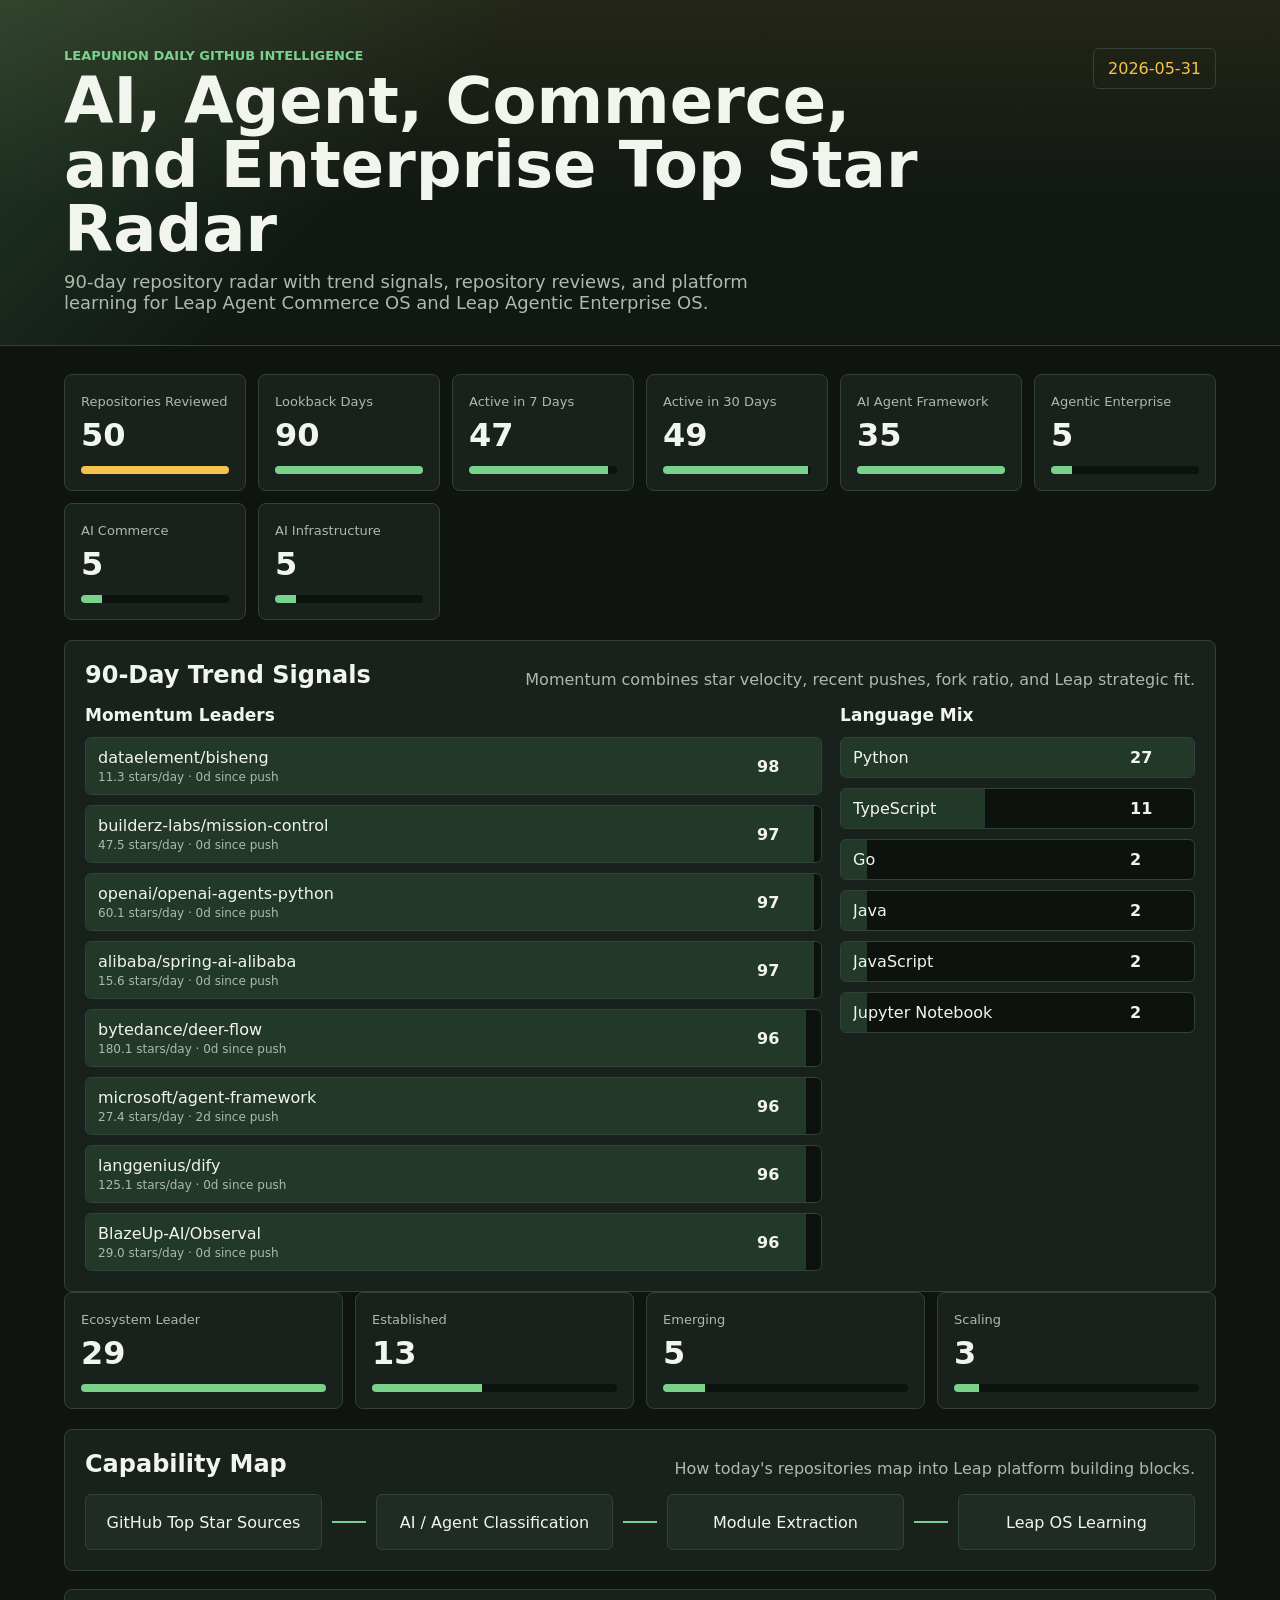
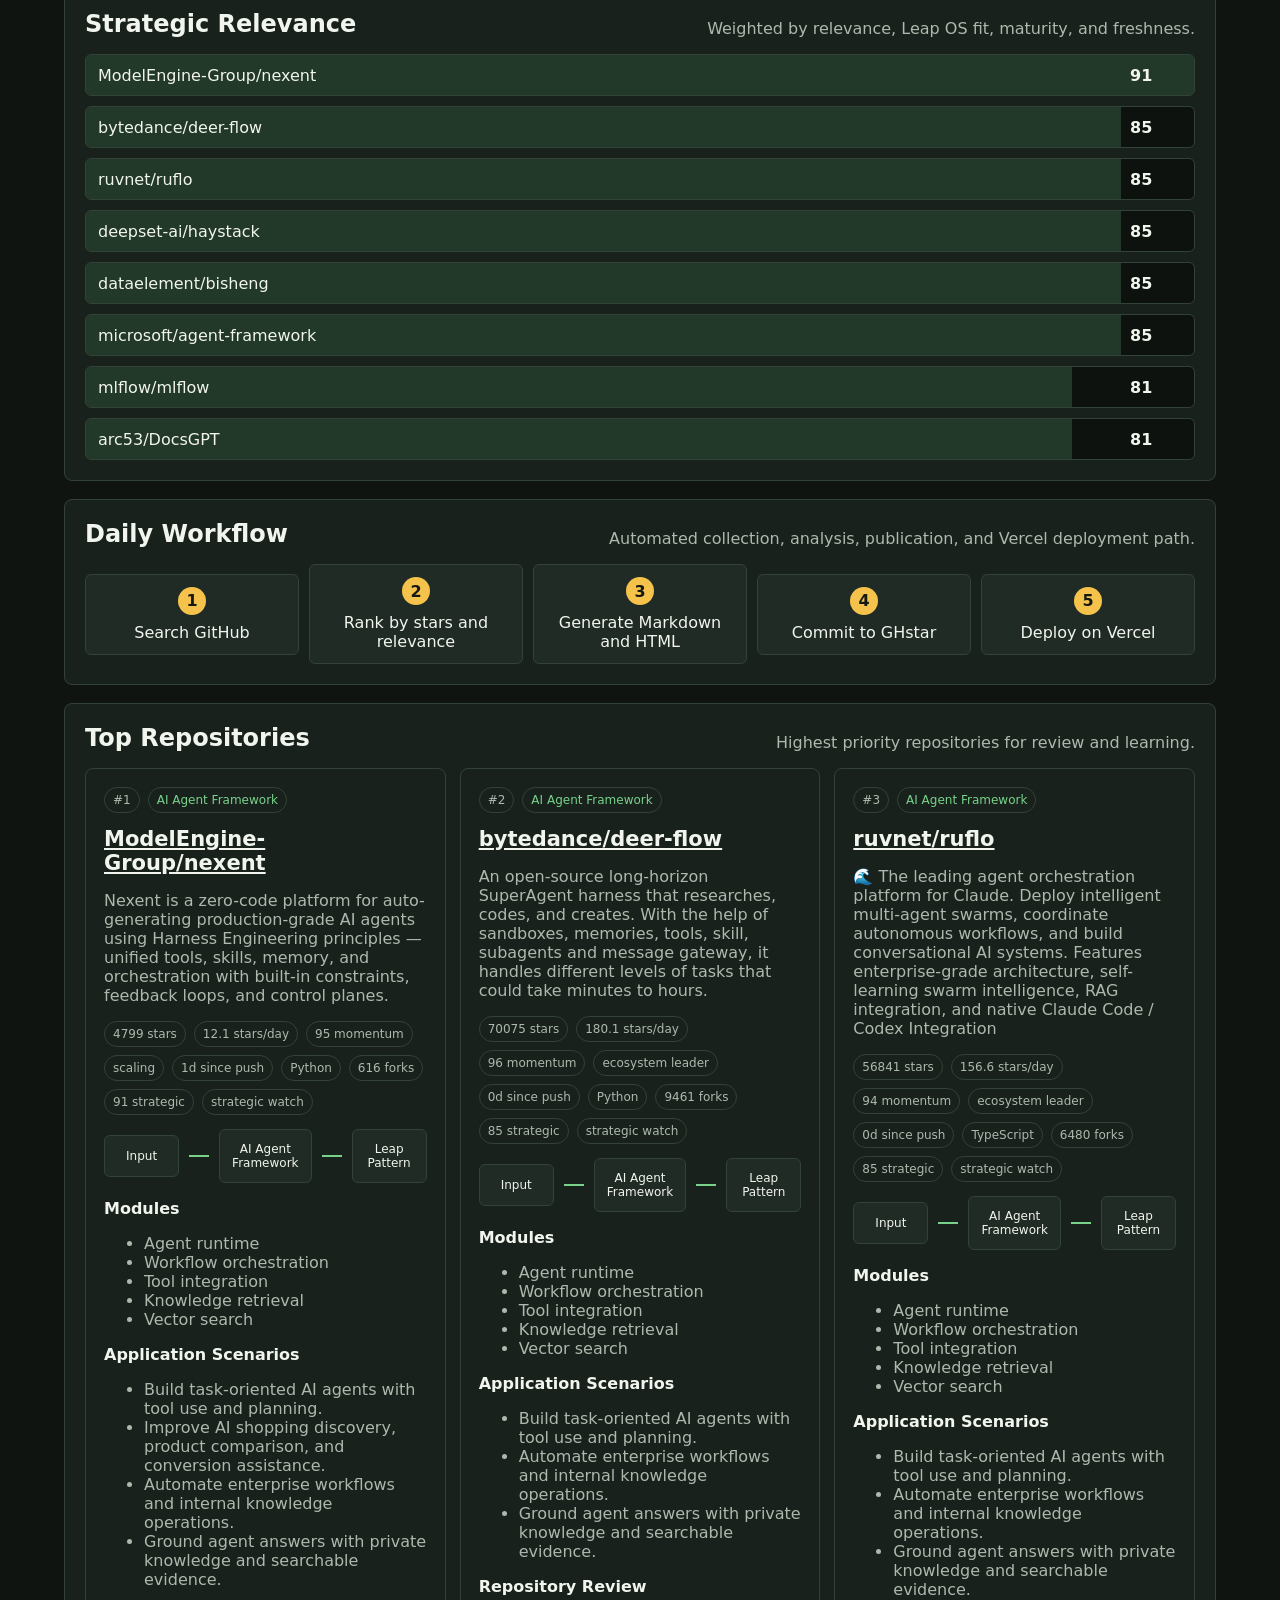
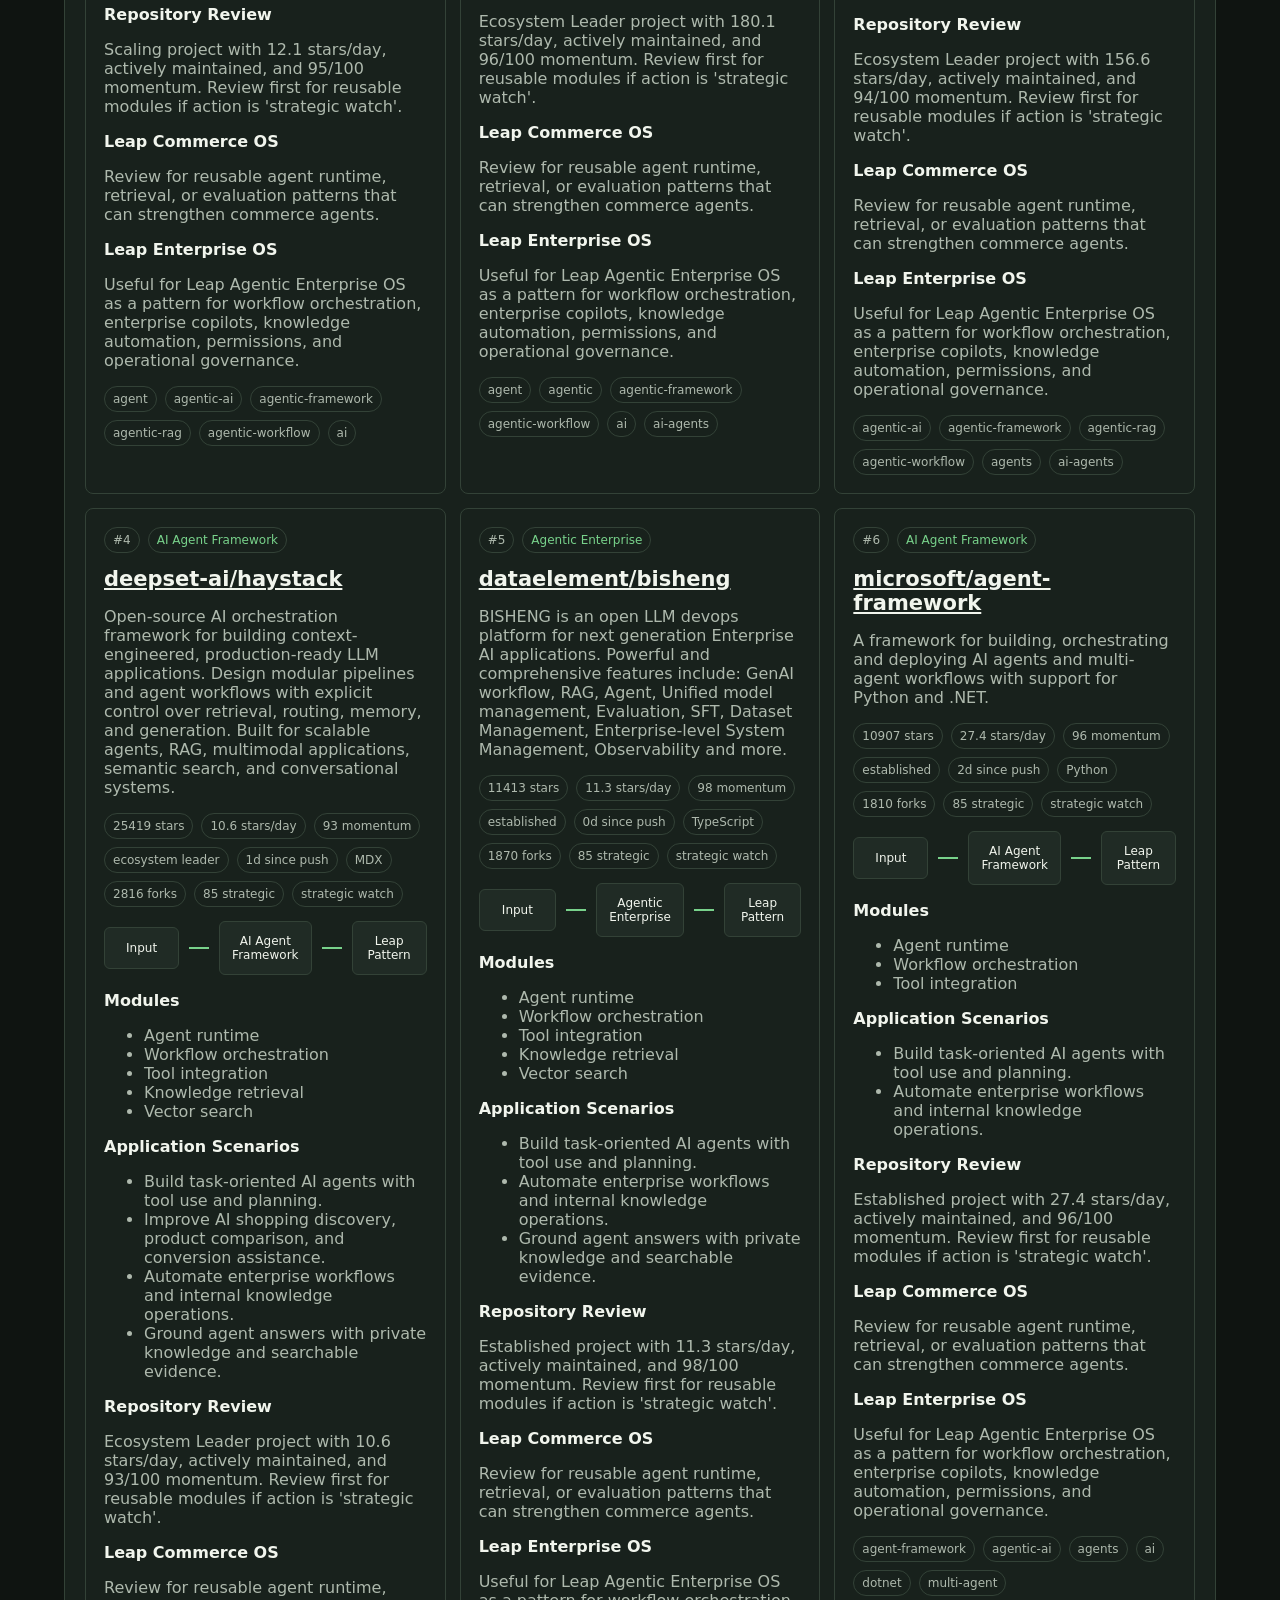
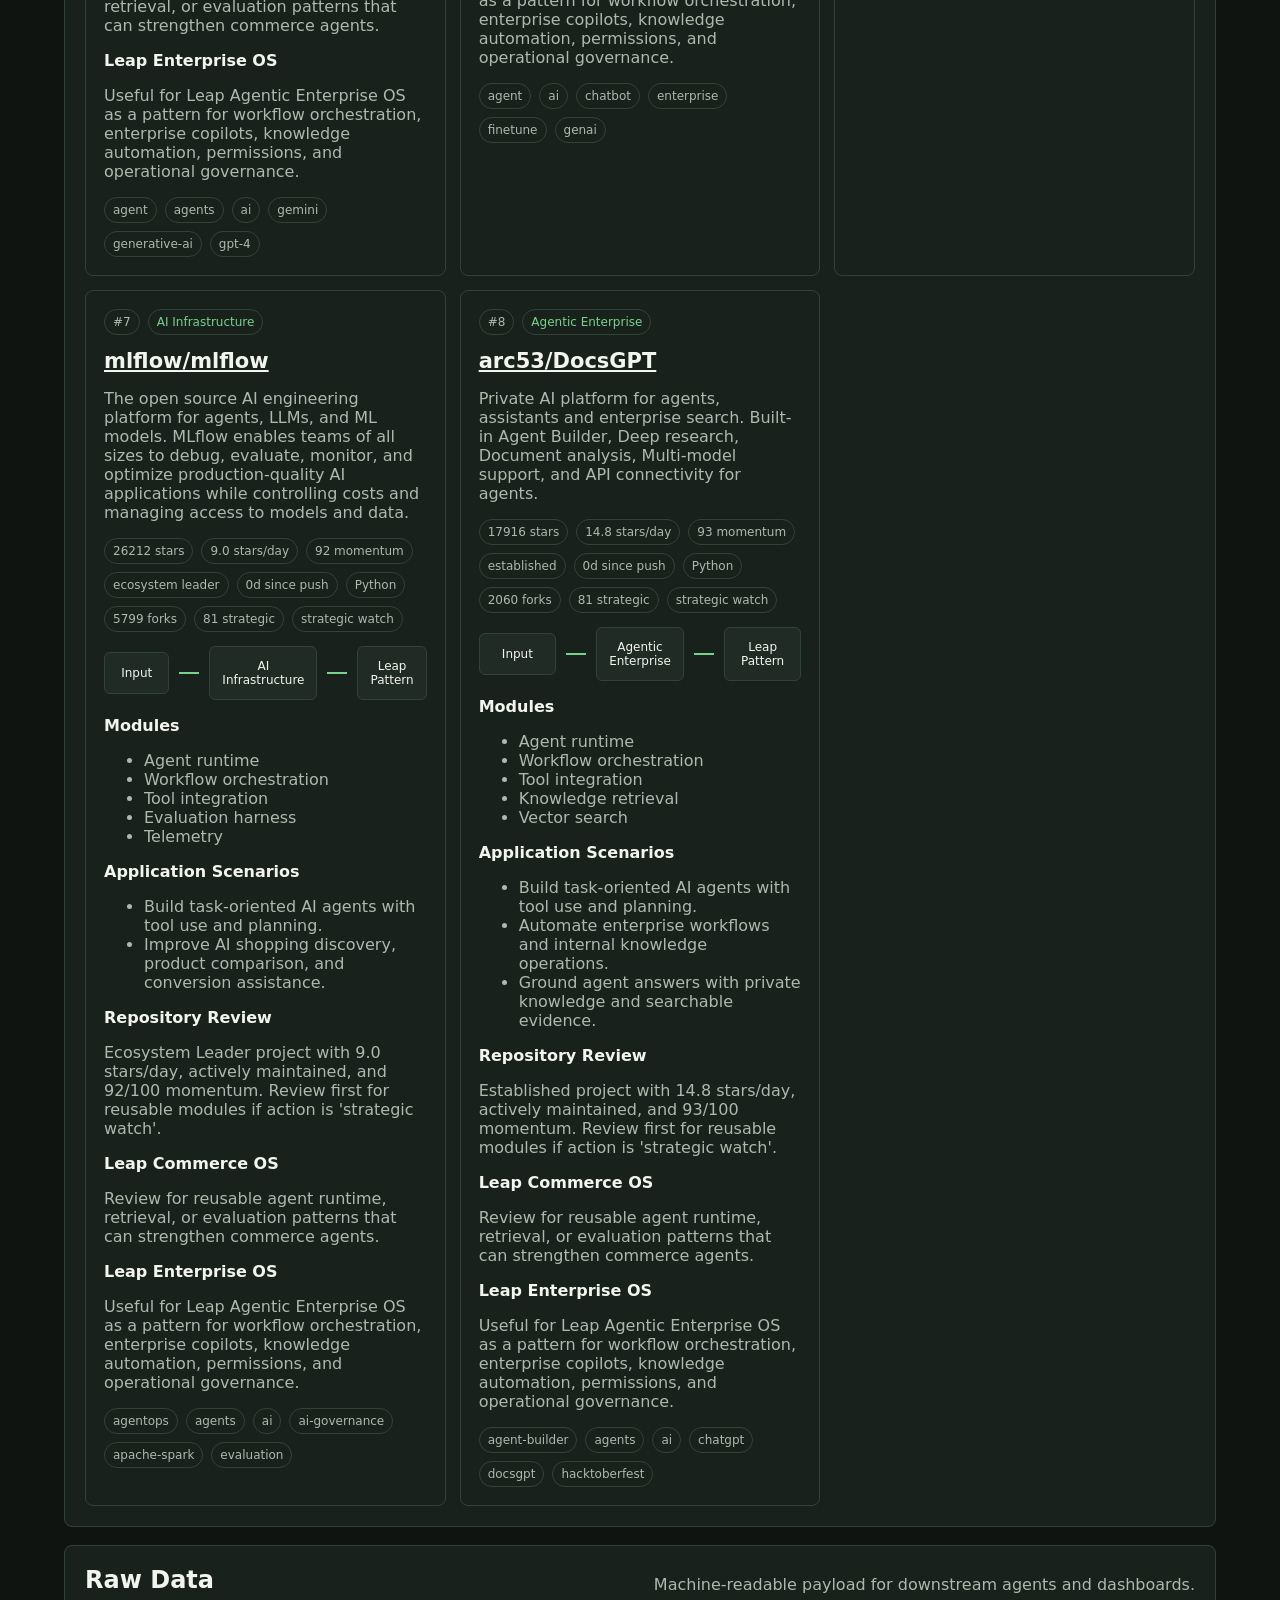
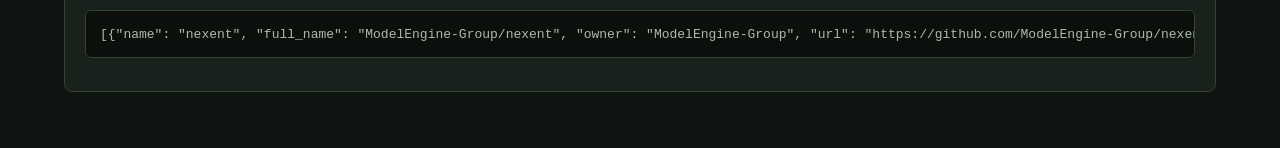
==== commit 8e07f770: "chore: update daily GHstar report" ====
--- a/public/index.html
+++ b/public/index.html
@@ -3,7 +3,7 @@
   <head>
     <meta charset="utf-8">
     <meta name="viewport" content="width=device-width, initial-scale=1">
-    <title>GHstar AI & Agent 90-Day Radar - 2026-05-30</title>
+    <title>GHstar AI & Agent 90-Day Radar - 2026-05-31</title>
     <link rel="stylesheet" href="./assets/styles.css">
   </head>
   <body>
@@ -13,7 +13,7 @@
         <h1>AI, Agent, Commerce, and Enterprise Top Star Radar</h1>
         <p class="sub">90-day repository radar with trend signals, repository reviews, and platform learning for Leap Agent Commerce OS and Leap Agentic Enterprise OS.</p>
       </div>
-      <time>2026-05-30</time>
+      <time>2026-05-31</time>
     </header>
 
     <main>
@@ -85,49 +85,49 @@
 
 
         <div class="score-row">
-          <span>microsoft/agent-framework <em>27.4 stars/day · 1d since push</em></span>
+          <span>builderz-labs/mission-control <em>47.5 stars/day · 0d since push</em></span>
           <b>97</b>
           <i style="width:99.0%"></i>
         </div>
 
 
         <div class="score-row">
-          <span>ModelEngine-Group/nexent <em>12.1 stars/day · 0d since push</em></span>
+          <span>openai/openai-agents-python <em>60.1 stars/day · 0d since push</em></span>
+          <b>97</b>
+          <i style="width:99.0%"></i>
+        </div>
+
+
+        <div class="score-row">
+          <span>alibaba/spring-ai-alibaba <em>15.6 stars/day · 0d since push</em></span>
+          <b>97</b>
+          <i style="width:99.0%"></i>
+        </div>
+
+
+        <div class="score-row">
+          <span>bytedance/deer-flow <em>180.1 stars/day · 0d since push</em></span>
           <b>96</b>
           <i style="width:98.0%"></i>
         </div>
 
 
         <div class="score-row">
-          <span>bytedance/deer-flow <em>180.4 stars/day · 0d since push</em></span>
+          <span>microsoft/agent-framework <em>27.4 stars/day · 2d since push</em></span>
           <b>96</b>
           <i style="width:98.0%"></i>
         </div>
 
 
         <div class="score-row">
-          <span>langgenius/dify <em>125.2 stars/day · 0d since push</em></span>
+          <span>langgenius/dify <em>125.1 stars/day · 0d since push</em></span>
           <b>96</b>
           <i style="width:98.0%"></i>
         </div>
 
 
         <div class="score-row">
-          <span>google/adk-python <em>47.0 stars/day · 0d since push</em></span>
-          <b>96</b>
-          <i style="width:98.0%"></i>
-        </div>
-
-
-        <div class="score-row">
-          <span>BlazeUp-AI/Observal <em>28.7 stars/day · 0d since push</em></span>
-          <b>96</b>
-          <i style="width:98.0%"></i>
-        </div>
-
-
-        <div class="score-row">
-          <span>openai/openai-agents-python <em>60.1 stars/day · 1d since push</em></span>
+          <span>BlazeUp-AI/Observal <em>29.0 stars/day · 0d since push</em></span>
           <b>96</b>
           <i style="width:98.0%"></i>
         </div>
@@ -138,43 +138,43 @@
             <div class="score-chart">
         <div class="score-row compact">
           <span>Python</span>
-          <b>26</b>
+          <b>27</b>
           <i style="width:100.0%"></i>
         </div>
 
 
         <div class="score-row compact">
           <span>TypeScript</span>
-          <b>14</b>
-          <i style="width:53.8%"></i>
+          <b>11</b>
+          <i style="width:40.7%"></i>
+        </div>
+
+
+        <div class="score-row compact">
+          <span>Go</span>
+          <b>2</b>
+          <i style="width:7.4%"></i>
         </div>
 
 
         <div class="score-row compact">
           <span>Java</span>
           <b>2</b>
-          <i style="width:7.7%"></i>
+          <i style="width:7.4%"></i>
+        </div>
+
+
+        <div class="score-row compact">
+          <span>JavaScript</span>
+          <b>2</b>
+          <i style="width:7.4%"></i>
         </div>
 
 
         <div class="score-row compact">
           <span>Jupyter Notebook</span>
           <b>2</b>
-          <i style="width:7.7%"></i>
-        </div>
-
-
-        <div class="score-row compact">
-          <span>MDX</span>
-          <b>2</b>
-          <i style="width:7.7%"></i>
-        </div>
-
-
-        <div class="score-row compact">
-          <span>Go</span>
-          <b>1</b>
-          <i style="width:3.8%"></i>
+          <i style="width:7.4%"></i>
         </div>
         </div>
           </div>
@@ -185,29 +185,29 @@
 
         <article class="metric">
           <span>Ecosystem Leader</span>
-          <strong>30</strong>
+          <strong>29</strong>
           <div class="bar"><i style="width:100.0%"></i></div>
         </article>
 
 
         <article class="metric">
           <span>Established</span>
-          <strong>11</strong>
-          <div class="bar"><i style="width:36.7%"></i></div>
+          <strong>13</strong>
+          <div class="bar"><i style="width:44.8%"></i></div>
         </article>
 
 
         <article class="metric">
           <span>Emerging</span>
-          <strong>6</strong>
-          <div class="bar"><i style="width:20.0%"></i></div>
+          <strong>5</strong>
+          <div class="bar"><i style="width:17.2%"></i></div>
         </article>
 
 
         <article class="metric">
           <span>Scaling</span>
           <strong>3</strong>
-          <div class="bar"><i style="width:10.0%"></i></div>
+          <div class="bar"><i style="width:10.3%"></i></div>
         </article>
 
       </section>
@@ -322,13 +322,13 @@
       <h3><a href="https://github.com/ModelEngine-Group/nexent">ModelEngine-Group/nexent</a></h3>
       <p>Nexent is a zero-code platform for auto-generating production-grade AI agents using Harness Engineering principles — unified tools, skills, memory, and orchestration with built-in constraints, feedback loops, and control planes.</p>
       <div class="stats">
-        <span>4782 stars</span>
+        <span>4799 stars</span>
         <span>12.1 stars/day</span>
-        <span>96 momentum</span>
+        <span>95 momentum</span>
         <span>scaling</span>
-        <span>0d since push</span>
+        <span>1d since push</span>
         <span>Python</span>
-        <span>614 forks</span>
+        <span>616 forks</span>
         <span>91 strategic</span>
         <span>strategic watch</span>
       </div>
@@ -340,7 +340,7 @@
       <h4>Application Scenarios</h4>
       <ul><li>Build task-oriented AI agents with tool use and planning.</li><li>Improve AI shopping discovery, product comparison, and conversion assistance.</li><li>Automate enterprise workflows and internal knowledge operations.</li><li>Ground agent answers with private knowledge and searchable evidence.</li></ul>
       <h4>Repository Review</h4>
-      <p>Scaling project with 12.0 stars/day, actively maintained, and 96/100 momentum. Review first for reusable modules if action is &#x27;strategic watch&#x27;.</p>
+      <p>Scaling project with 12.1 stars/day, actively maintained, and 95/100 momentum. Review first for reusable modules if action is &#x27;strategic watch&#x27;.</p>
       <h4>Leap Commerce OS</h4>
       <p>Review for reusable agent runtime, retrieval, or evaluation patterns that can strengthen commerce agents.</p>
       <h4>Leap Enterprise OS</h4>
@@ -357,13 +357,13 @@
       <h3><a href="https://github.com/bytedance/deer-flow">bytedance/deer-flow</a></h3>
       <p>An open-source long-horizon SuperAgent harness that researches, codes, and creates. With the help of sandboxes, memories, tools, skill, subagents and message gateway, it handles different levels of tasks that could take minutes to hours.</p>
       <div class="stats">
-        <span>70006 stars</span>
-        <span>180.4 stars/day</span>
+        <span>70075 stars</span>
+        <span>180.1 stars/day</span>
         <span>96 momentum</span>
         <span>ecosystem leader</span>
         <span>0d since push</span>
         <span>Python</span>
-        <span>9452 forks</span>
+        <span>9461 forks</span>
         <span>85 strategic</span>
         <span>strategic watch</span>
       </div>
@@ -375,7 +375,7 @@
       <h4>Application Scenarios</h4>
       <ul><li>Build task-oriented AI agents with tool use and planning.</li><li>Automate enterprise workflows and internal knowledge operations.</li><li>Ground agent answers with private knowledge and searchable evidence.</li></ul>
       <h4>Repository Review</h4>
-      <p>Ecosystem Leader project with 180.4 stars/day, actively maintained, and 96/100 momentum. Review first for reusable modules if action is &#x27;strategic watch&#x27;.</p>
+      <p>Ecosystem Leader project with 180.1 stars/day, actively maintained, and 96/100 momentum. Review first for reusable modules if action is &#x27;strategic watch&#x27;.</p>
       <h4>Leap Commerce OS</h4>
       <p>Review for reusable agent runtime, retrieval, or evaluation patterns that can strengthen commerce agents.</p>
       <h4>Leap Enterprise OS</h4>
@@ -392,13 +392,13 @@
       <h3><a href="https://github.com/ruvnet/ruflo">ruvnet/ruflo</a></h3>
       <p>🌊 The leading agent orchestration platform for Claude. Deploy intelligent multi-agent swarms, coordinate autonomous workflows, and build conversational AI systems. Features    enterprise-grade architecture, self-learning swarm intelligence, RAG integration, and native Claude Code / Codex Integration</p>
       <div class="stats">
-        <span>56570 stars</span>
-        <span>156.3 stars/day</span>
+        <span>56841 stars</span>
+        <span>156.6 stars/day</span>
         <span>94 momentum</span>
         <span>ecosystem leader</span>
         <span>0d since push</span>
         <span>TypeScript</span>
-        <span>6440 forks</span>
+        <span>6480 forks</span>
         <span>85 strategic</span>
         <span>strategic watch</span>
       </div>
@@ -410,7 +410,7 @@
       <h4>Application Scenarios</h4>
       <ul><li>Build task-oriented AI agents with tool use and planning.</li><li>Automate enterprise workflows and internal knowledge operations.</li><li>Ground agent answers with private knowledge and searchable evidence.</li></ul>
       <h4>Repository Review</h4>
-      <p>Ecosystem Leader project with 156.3 stars/day, actively maintained, and 94/100 momentum. Review first for reusable modules if action is &#x27;strategic watch&#x27;.</p>
+      <p>Ecosystem Leader project with 156.6 stars/day, actively maintained, and 94/100 momentum. Review first for reusable modules if action is &#x27;strategic watch&#x27;.</p>
       <h4>Leap Commerce OS</h4>
       <p>Review for reusable agent runtime, retrieval, or evaluation patterns that can strengthen commerce agents.</p>
       <h4>Leap Enterprise OS</h4>
@@ -427,11 +427,11 @@
       <h3><a href="https://github.com/deepset-ai/haystack">deepset-ai/haystack</a></h3>
       <p>Open-source AI orchestration framework for building context-engineered, production-ready LLM applications. Design modular pipelines and agent workflows with explicit control over retrieval, routing, memory, and generation. Built for scalable agents, RAG, multimodal applications, semantic search, and conversational systems.</p>
       <div class="stats">
-        <span>25413 stars</span>
+        <span>25419 stars</span>
         <span>10.6 stars/day</span>
-        <span>94 momentum</span>
+        <span>93 momentum</span>
         <span>ecosystem leader</span>
-        <span>0d since push</span>
+        <span>1d since push</span>
         <span>MDX</span>
         <span>2816 forks</span>
         <span>85 strategic</span>
@@ -445,7 +445,7 @@
       <h4>Application Scenarios</h4>
       <ul><li>Build task-oriented AI agents with tool use and planning.</li><li>Improve AI shopping discovery, product comparison, and conversion assistance.</li><li>Automate enterprise workflows and internal knowledge operations.</li><li>Ground agent answers with private knowledge and searchable evidence.</li></ul>
       <h4>Repository Review</h4>
-      <p>Ecosystem Leader project with 10.6 stars/day, actively maintained, and 94/100 momentum. Review first for reusable modules if action is &#x27;strategic watch&#x27;.</p>
+      <p>Ecosystem Leader project with 10.6 stars/day, actively maintained, and 93/100 momentum. Review first for reusable modules if action is &#x27;strategic watch&#x27;.</p>
       <h4>Leap Commerce OS</h4>
       <p>Review for reusable agent runtime, retrieval, or evaluation patterns that can strengthen commerce agents.</p>
       <h4>Leap Enterprise OS</h4>
@@ -462,7 +462,7 @@
       <h3><a href="https://github.com/dataelement/bisheng">dataelement/bisheng</a></h3>
       <p>BISHENG is an open LLM devops platform for next generation Enterprise AI applications. Powerful and comprehensive features include: GenAI workflow, RAG, Agent, Unified model management, Evaluation, SFT, Dataset Management, Enterprise-level System Management, Observability and more.</p>
       <div class="stats">
-        <span>11406 stars</span>
+        <span>11413 stars</span>
         <span>11.3 stars/day</span>
         <span>98 momentum</span>
         <span>established</span>
@@ -497,13 +497,13 @@
       <h3><a href="https://github.com/microsoft/agent-framework">microsoft/agent-framework</a></h3>
       <p>A framework for building, orchestrating and deploying AI agents and multi-agent workflows with support for Python and .NET.</p>
       <div class="stats">
-        <span>10880 stars</span>
+        <span>10907 stars</span>
         <span>27.4 stars/day</span>
-        <span>97 momentum</span>
+        <span>96 momentum</span>
         <span>established</span>
-        <span>1d since push</span>
+        <span>2d since push</span>
         <span>Python</span>
-        <span>1805 forks</span>
+        <span>1810 forks</span>
         <span>85 strategic</span>
         <span>strategic watch</span>
       </div>
@@ -515,7 +515,7 @@
       <h4>Application Scenarios</h4>
       <ul><li>Build task-oriented AI agents with tool use and planning.</li><li>Automate enterprise workflows and internal knowledge operations.</li></ul>
       <h4>Repository Review</h4>
-      <p>Established project with 27.4 stars/day, actively maintained, and 97/100 momentum. Review first for reusable modules if action is &#x27;strategic watch&#x27;.</p>
+      <p>Established project with 27.4 stars/day, actively maintained, and 96/100 momentum. Review first for reusable modules if action is &#x27;strategic watch&#x27;.</p>
       <h4>Leap Commerce OS</h4>
       <p>Review for reusable agent runtime, retrieval, or evaluation patterns that can strengthen commerce agents.</p>
       <h4>Leap Enterprise OS</h4>
@@ -532,13 +532,13 @@
       <h3><a href="https://github.com/mlflow/mlflow">mlflow/mlflow</a></h3>
       <p>The open source AI engineering platform for agents, LLMs, and ML models. MLflow enables teams of all sizes to debug, evaluate, monitor, and optimize production-quality AI applications while controlling costs and managing access to models and data.</p>
       <div class="stats">
-        <span>26197 stars</span>
+        <span>26212 stars</span>
         <span>9.0 stars/day</span>
         <span>92 momentum</span>
         <span>ecosystem leader</span>
         <span>0d since push</span>
         <span>Python</span>
-        <span>5798 forks</span>
+        <span>5799 forks</span>
         <span>81 strategic</span>
         <span>strategic watch</span>
       </div>
@@ -567,13 +567,13 @@
       <h3><a href="https://github.com/arc53/DocsGPT">arc53/DocsGPT</a></h3>
       <p>Private AI platform for agents, assistants and enterprise search. Built-in Agent Builder, Deep research, Document analysis, Multi-model support, and API connectivity for agents.</p>
       <div class="stats">
-        <span>17910 stars</span>
+        <span>17916 stars</span>
         <span>14.8 stars/day</span>
         <span>93 momentum</span>
         <span>established</span>
         <span>0d since push</span>
         <span>Python</span>
-        <span>2059 forks</span>
+        <span>2060 forks</span>
         <span>81 strategic</span>
         <span>strategic watch</span>
       </div>
@@ -601,7 +601,7 @@
           <h2>Raw Data</h2>
           <p>Machine-readable payload for downstream agents and dashboards.</p>
         </div>
-        <pre id="raw-data">[{&quot;name&quot;: &quot;nexent&quot;, &quot;full_name&quot;: &quot;ModelEngine-Group/nexent&quot;, &quot;owner&quot;: &quot;ModelEngine-Group&quot;, &quot;url&quot;: &quot;https://github.com/ModelEngine-Group/nexent&quot;, &quot;description&quot;: &quot;Nexent is a zero-code platform for auto-generating production-grade AI agents using Harness Engineering principles — unified tools, skills, memory, and orchestration with built-in constraints, feedback loops, and control planes.&quot;, &quot;language&quot;: &quot;Python&quot;, &quot;stars&quot;: 4782, &quot;forks&quot;: 614, &quot;topics&quot;: [&quot;agent&quot;, &quot;agentic-ai&quot;, &quot;agentic-framework&quot;, &quot;agentic-rag&quot;, &quot;agentic-workflow&quot;, &quot;ai&quot;, &quot;harness&quot;, &quot;harness-engineering&quot;, &quot;llm&quot;, &quot;mcp&quot;, &quot;multi-agent&quot;, &quot;rag&quot;], &quot;created_at&quot;: &quot;2025-04-28T10:44:33Z&quot;, &quot;updated_at&quot;: &quot;2026-05-30T13:31:02Z&quot;, &quot;pushed_at&quot;: &quot;2026-05-30T09:33:32Z&quot;, &quot;category&quot;: &quot;AI Agent Framework&quot;, &quot;relevance&quot;: 49, &quot;modules&quot;: [&quot;Agent runtime&quot;, &quot;Workflow orchestration&quot;, &quot;Tool integration&quot;, &quot;Knowledge retrieval&quot;, &quot;Vector search&quot;], &quot;scenarios&quot;: [&quot;Build task-oriented AI agents with tool use and planning.&quot;, &quot;Improve AI shopping discovery, product comparison, and conversion assistance.&quot;, &quot;Automate enterprise workflows and internal knowledge operations.&quot;, &quot;Ground agent answers with private knowledge and searchable evidence.&quot;], &quot;commerce_score&quot;: 6, &quot;enterprise_score&quot;: 9, &quot;strategic_score&quot;: 91, &quot;action_level&quot;: &quot;strategic watch&quot;, &quot;age_days&quot;: 397, &quot;days_since_push&quot;: 0, &quot;stars_per_day&quot;: 12.05, &quot;fork_ratio&quot;: 0.1284, &quot;momentum_score&quot;: 96, &quot;maturity_level&quot;: &quot;scaling&quot;, &quot;repository_review&quot;: &quot;Scaling project with 12.0 stars/day, actively maintained, and 96/100 momentum. Review first for reusable modules if action is &#x27;strategic watch&#x27;.&quot;, &quot;leap_commerce&quot;: &quot;Review for reusable agent runtime, retrieval, or evaluation patterns that can strengthen commerce agents.&quot;, &quot;leap_enterprise&quot;: &quot;Useful for Leap Agentic Enterprise OS as a pattern for workflow orchestration, enterprise copilots, knowledge automation, permissions, and operational governance.&quot;}, {&quot;name&quot;: &quot;deer-flow&quot;, &quot;full_name&quot;: &quot;bytedance/deer-flow&quot;, &quot;owner&quot;: &quot;bytedance&quot;, &quot;url&quot;: &quot;https://github.com/bytedance/deer-flow&quot;, &quot;description&quot;: &quot;An open-source long-horizon SuperAgent harness that researches, codes, and creates. With the help of sandboxes, memories, tools, skill, subagents and message gateway, it handles different levels of tasks that could take minutes to hours.&quot;, &quot;language&quot;: &quot;Python&quot;, &quot;stars&quot;: 70006, &quot;forks&quot;: 9452, &quot;topics&quot;: [&quot;agent&quot;, &quot;agentic&quot;, &quot;agentic-framework&quot;, &quot;agentic-workflow&quot;, &quot;ai&quot;, &quot;ai-agents&quot;, &quot;deep-research&quot;, &quot;harness&quot;, &quot;langchain&quot;, &quot;langgraph&quot;, &quot;langmanus&quot;, &quot;llm&quot;, &quot;multi-agent&quot;, &quot;nodejs&quot;, &quot;podcast&quot;, &quot;python&quot;, &quot;superagent&quot;, &quot;typescript&quot;], &quot;created_at&quot;: &quot;2025-05-07T02:50:19Z&quot;, &quot;updated_at&quot;: &quot;2026-05-30T14:46:53Z&quot;, &quot;pushed_at&quot;: &quot;2026-05-30T13:46:35Z&quot;, &quot;category&quot;: &quot;AI Agent Framework&quot;, &quot;relevance&quot;: 49, &quot;modules&quot;: [&quot;Agent runtime&quot;, &quot;Workflow orchestration&quot;, &quot;Tool integration&quot;, &quot;Knowledge retrieval&quot;, &quot;Vector search&quot;], &quot;scenarios&quot;: [&quot;Build task-oriented AI agents with tool use and planning.&quot;, &quot;Automate enterprise workflows and internal knowledge operations.&quot;, &quot;Ground agent answers with private knowledge and searchable evidence.&quot;], &quot;commerce_score&quot;: 3, &quot;enterprise_score&quot;: 9, &quot;strategic_score&quot;: 85, &quot;action_level&quot;: &quot;strategic watch&quot;, &quot;age_days&quot;: 388, &quot;days_since_push&quot;: 0, &quot;stars_per_day&quot;: 180.43, &quot;fork_ratio&quot;: 0.135, &quot;momentum_score&quot;: 96, &quot;maturity_level&quot;: &quot;ecosystem leader&quot;, &quot;repository_review&quot;: &quot;Ecosystem Leader project with 180.4 stars/day, actively maintained, and 96/100 momentum. Review first for reusable modules if action is &#x27;strategic watch&#x27;.&quot;, &quot;leap_commerce&quot;: &quot;Review for reusable agent runtime, retrieval, or evaluation patterns that can strengthen commerce agents.&quot;, &quot;leap_enterprise&quot;: &quot;Useful for Leap Agentic Enterprise OS as a pattern for workflow orchestration, enterprise copilots, knowledge automation, permissions, and operational governance.&quot;}, {&quot;name&quot;: &quot;ruflo&quot;, &quot;full_name&quot;: &quot;ruvnet/ruflo&quot;, &quot;owner&quot;: &quot;ruvnet&quot;, &quot;url&quot;: &quot;https://github.com/ruvnet/ruflo&quot;, &quot;description&quot;: &quot;🌊 The leading agent orchestration platform for Claude. Deploy intelligent multi-agent swarms, coordinate autonomous workflows, and build conversational AI systems. Features    enterprise-grade architecture, self-learning swarm intelligence, RAG integration, and native Claude Code / Codex Integration&quot;, &quot;language&quot;: &quot;TypeScript&quot;, &quot;stars&quot;: 56570, &quot;forks&quot;: 6440, &quot;topics&quot;: [&quot;agentic-ai&quot;, &quot;agentic-framework&quot;, &quot;agentic-rag&quot;, &quot;agentic-workflow&quot;, &quot;agents&quot;, &quot;ai-agents&quot;, &quot;ai-assistant&quot;, &quot;ai-coding&quot;, &quot;ai-skills&quot;, &quot;autonomous-agents&quot;, &quot;claude-code&quot;, &quot;codex&quot;, &quot;mcp-server&quot;, &quot;multi-agent&quot;, &quot;multi-agent-systems&quot;, &quot;npm&quot;, &quot;skills&quot;, &quot;swarm&quot;, &quot;swarm-intelligence&quot;, &quot;typescript&quot;], &quot;created_at&quot;: &quot;2025-06-02T21:24:20Z&quot;, &quot;updated_at&quot;: &quot;2026-05-30T14:44:24Z&quot;, &quot;pushed_at&quot;: &quot;2026-05-30T06:13:29Z&quot;, &quot;category&quot;: &quot;AI Agent Framework&quot;, &quot;relevance&quot;: 49, &quot;modules&quot;: [&quot;Agent runtime&quot;, &quot;Workflow orchestration&quot;, &quot;Tool integration&quot;, &quot;Knowledge retrieval&quot;, &quot;Vector search&quot;], &quot;scenarios&quot;: [&quot;Build task-oriented AI agents with tool use and planning.&quot;, &quot;Automate enterprise workflows and internal knowledge operations.&quot;, &quot;Ground agent answers with private knowledge and searchable evidence.&quot;], &quot;commerce_score&quot;: 3, &quot;enterprise_score&quot;: 9, &quot;strategic_score&quot;: 85, &quot;action_level&quot;: &quot;strategic watch&quot;, &quot;age_days&quot;: 362, &quot;days_since_push&quot;: 0, &quot;stars_per_day&quot;: 156.27, &quot;fork_ratio&quot;: 0.1138, &quot;momentum_score&quot;: 94, &quot;maturity_level&quot;: &quot;ecosystem leader&quot;, &quot;repository_review&quot;: &quot;Ecosystem Leader project with 156.3 stars/day, actively maintained, and 94/100 momentum. Review first for reusable modules if action is &#x27;strategic watch&#x27;.&quot;, &quot;leap_commerce&quot;: &quot;Review for reusable agent runtime, retrieval, or evaluation patterns that can strengthen commerce agents.&quot;, &quot;leap_enterprise&quot;: &quot;Useful for Leap Agentic Enterprise OS as a pattern for workflow orchestration, enterprise copilots, knowledge automation, permissions, and operational governance.&quot;}, {&quot;name&quot;: &quot;haystack&quot;, &quot;full_name&quot;: &quot;deepset-ai/haystack&quot;, &quot;owner&quot;: &quot;deepset-ai&quot;, &quot;url&quot;: &quot;https://github.com/deepset-ai/haystack&quot;, &quot;description&quot;: &quot;Open-source AI orchestration framework for building context-engineered, production-ready LLM applications. Design modular pipelines and agent workflows with explicit control over retrieval, routing, memory, and generation. Built for scalable agents, RAG, multimodal applications, semantic search, and conversational systems.&quot;, &quot;language&quot;: &quot;MDX&quot;, &quot;stars&quot;: 25413, &quot;forks&quot;: 2816, &quot;topics&quot;: [&quot;agent&quot;, &quot;agents&quot;, &quot;ai&quot;, &quot;gemini&quot;, &quot;generative-ai&quot;, &quot;gpt-4&quot;, &quot;information-retrieval&quot;, &quot;large-language-models&quot;, &quot;llm&quot;, &quot;machine-learning&quot;, &quot;nlp&quot;, &quot;orchestration&quot;, &quot;python&quot;, &quot;pytorch&quot;, &quot;question-answering&quot;, &quot;rag&quot;, &quot;retrieval-augmented-generation&quot;, &quot;semantic-search&quot;, &quot;summarization&quot;, &quot;transformers&quot;], &quot;created_at&quot;: &quot;2019-11-14T09:05:28Z&quot;, &quot;updated_at&quot;: &quot;2026-05-30T13:49:27Z&quot;, &quot;pushed_at&quot;: &quot;2026-05-30T10:31:31Z&quot;, &quot;category&quot;: &quot;AI Agent Framework&quot;, &quot;relevance&quot;: 49, &quot;modules&quot;: [&quot;Agent runtime&quot;, &quot;Workflow orchestration&quot;, &quot;Tool integration&quot;, &quot;Knowledge retrieval&quot;, &quot;Vector search&quot;], &quot;scenarios&quot;: [&quot;Build task-oriented AI agents with tool use and planning.&quot;, &quot;Improve AI shopping discovery, product comparison, and conversion assistance.&quot;, &quot;Automate enterprise workflows and internal knowledge operations.&quot;, &quot;Ground agent answers with private knowledge and searchable evidence.&quot;], &quot;commerce_score&quot;: 6, &quot;enterprise_score&quot;: 6, &quot;strategic_score&quot;: 85, &quot;action_level&quot;: &quot;strategic watch&quot;, &quot;age_days&quot;: 2389, &quot;days_since_push&quot;: 0, &quot;stars_per_day&quot;: 10.64, &quot;fork_ratio&quot;: 0.1108, &quot;momentum_score&quot;: 94, &quot;maturity_level&quot;: &quot;ecosystem leader&quot;, &quot;repository_review&quot;: &quot;Ecosystem Leader project with 10.6 stars/day, actively maintained, and 94/100 momentum. Review first for reusable modules if action is &#x27;strategic watch&#x27;.&quot;, &quot;leap_commerce&quot;: &quot;Review for reusable agent runtime, retrieval, or evaluation patterns that can strengthen commerce agents.&quot;, &quot;leap_enterprise&quot;: &quot;Useful for Leap Agentic Enterprise OS as a pattern for workflow orchestration, enterprise copilots, knowledge automation, permissions, and operational governance.&quot;}, {&quot;name&quot;: &quot;bisheng&quot;, &quot;full_name&quot;: &quot;dataelement/bisheng&quot;, &quot;owner&quot;: &quot;dataelement&quot;, &quot;url&quot;: &quot;https://github.com/dataelement/bisheng&quot;, &quot;description&quot;: &quot;BISHENG is an open LLM devops platform for next generation Enterprise AI applications. Powerful and comprehensive features include: GenAI workflow, RAG, Agent, Unified model management, Evaluation, SFT, Dataset Management, Enterprise-level System Management, Observability and more.&quot;, &quot;language&quot;: &quot;TypeScript&quot;, &quot;stars&quot;: 11406, &quot;forks&quot;: 1870, &quot;topics&quot;: [&quot;agent&quot;, &quot;ai&quot;, &quot;chatbot&quot;, &quot;enterprise&quot;, &quot;finetune&quot;, &quot;genai&quot;, &quot;gpt&quot;, &quot;langchian&quot;, &quot;llama&quot;, &quot;llm&quot;, &quot;llmdevops&quot;, &quot;llmops&quot;, &quot;ocr&quot;, &quot;openai&quot;, &quot;orchestration&quot;, &quot;python&quot;, &quot;rag&quot;, &quot;react&quot;, &quot;sft&quot;, &quot;workflow&quot;], &quot;created_at&quot;: &quot;2023-08-28T10:00:24Z&quot;, &quot;updated_at&quot;: &quot;2026-05-30T14:43:52Z&quot;, &quot;pushed_at&quot;: &quot;2026-05-30T11:44:39Z&quot;, &quot;category&quot;: &quot;Agentic Enterprise&quot;, &quot;relevance&quot;: 49, &quot;modules&quot;: [&quot;Agent runtime&quot;, &quot;Workflow orchestration&quot;, &quot;Tool integration&quot;, &quot;Knowledge retrieval&quot;, &quot;Vector search&quot;], &quot;scenarios&quot;: [&quot;Build task-oriented AI agents with tool use and planning.&quot;, &quot;Automate enterprise workflows and internal knowledge operations.&quot;, &quot;Ground agent answers with private knowledge and searchable evidence.&quot;], &quot;commerce_score&quot;: 3, &quot;enterprise_score&quot;: 9, &quot;strategic_score&quot;: 85, &quot;action_level&quot;: &quot;strategic watch&quot;, &quot;age_days&quot;: 1006, &quot;days_since_push&quot;: 0, &quot;stars_per_day&quot;: 11.34, &quot;fork_ratio&quot;: 0.1639, &quot;momentum_score&quot;: 98, &quot;maturity_level&quot;: &quot;established&quot;, &quot;repository_review&quot;: &quot;Established project with 11.3 stars/day, actively maintained, and 98/100 momentum. Review first for reusable modules if action is &#x27;strategic watch&#x27;.&quot;, &quot;leap_commerce&quot;: &quot;Review for reusable agent runtime, retrieval, or evaluation patterns that can strengthen commerce agents.&quot;, &quot;leap_enterprise&quot;: &quot;Useful for Leap Agentic Enterprise OS as a pattern for workflow orchestration, enterprise copilots, knowledge automation, permissions, and operational governance.&quot;}, {&quot;name&quot;: &quot;agent-framework&quot;, &quot;full_name&quot;: &quot;microsoft/agent-framework&quot;, &quot;owner&quot;: &quot;microsoft&quot;, &quot;url&quot;: &quot;https://github.com/microsoft/agent-framework&quot;, &quot;description&quot;: &quot;A framework for building, orchestrating and deploying AI agents and multi-agent workflows with support for Python and .NET.&quot;, &quot;language&quot;: &quot;Python&quot;, &quot;stars&quot;: 10880, &quot;forks&quot;: 1805, &quot;topics&quot;: [&quot;agent-framework&quot;, &quot;agentic-ai&quot;, &quot;agents&quot;, &quot;ai&quot;, &quot;dotnet&quot;, &quot;multi-agent&quot;, &quot;orchestration&quot;, &quot;python&quot;, &quot;sdk&quot;, &quot;workflows&quot;], &quot;created_at&quot;: &quot;2025-04-28T19:40:42Z&quot;, &quot;updated_at&quot;: &quot;2026-05-30T14:04:26Z&quot;, &quot;pushed_at&quot;: &quot;2026-05-29T22:00:41Z&quot;, &quot;category&quot;: &quot;AI Agent Framework&quot;, &quot;relevance&quot;: 49, &quot;modules&quot;: [&quot;Agent runtime&quot;, &quot;Workflow orchestration&quot;, &quot;Tool integration&quot;], &quot;scenarios&quot;: [&quot;Build task-oriented AI agents with tool use and planning.&quot;, &quot;Automate enterprise workflows and internal knowledge operations.&quot;], &quot;commerce_score&quot;: 6, &quot;enterprise_score&quot;: 6, &quot;strategic_score&quot;: 85, &quot;action_level&quot;: &quot;strategic watch&quot;, &quot;age_days&quot;: 397, &quot;days_since_push&quot;: 1, &quot;stars_per_day&quot;: 27.41, &quot;fork_ratio&quot;: 0.1659, &quot;momentum_score&quot;: 97, &quot;maturity_level&quot;: &quot;established&quot;, &quot;repository_review&quot;: &quot;Established project with 27.4 stars/day, actively maintained, and 97/100 momentum. Review first for reusable modules if action is &#x27;strategic watch&#x27;.&quot;, &quot;leap_commerce&quot;: &quot;Review for reusable agent runtime, retrieval, or evaluation patterns that can strengthen commerce agents.&quot;, &quot;leap_enterprise&quot;: &quot;Useful for Leap Agentic Enterprise OS as a pattern for workflow orchestration, enterprise copilots, knowledge automation, permissions, and operational governance.&quot;}, {&quot;name&quot;: &quot;mlflow&quot;, &quot;full_name&quot;: &quot;mlflow/mlflow&quot;, &quot;owner&quot;: &quot;mlflow&quot;, &quot;url&quot;: &quot;https://github.com/mlflow/mlflow&quot;, &quot;description&quot;: &quot;The open source AI engineering platform for agents, LLMs, and ML models. MLflow enables teams of all sizes to debug, evaluate, monitor, and optimize production-quality AI applications while controlling costs and managing access to models and data.&quot;, &quot;language&quot;: &quot;Python&quot;, &quot;stars&quot;: 26197, &quot;forks&quot;: 5798, &quot;topics&quot;: [&quot;agentops&quot;, &quot;agents&quot;, &quot;ai&quot;, &quot;ai-governance&quot;, &quot;apache-spark&quot;, &quot;evaluation&quot;, &quot;langchain&quot;, &quot;llm-evaluation&quot;, &quot;llmops&quot;, &quot;machine-learning&quot;, &quot;ml&quot;, &quot;mlflow&quot;, &quot;mlops&quot;, &quot;model-management&quot;, &quot;observability&quot;, &quot;open-source&quot;, &quot;openai&quot;, &quot;prompt-engineering&quot;], &quot;created_at&quot;: &quot;2018-06-05T16:05:58Z&quot;, &quot;updated_at&quot;: &quot;2026-05-30T13:47:55Z&quot;, &quot;pushed_at&quot;: &quot;2026-05-30T10:22:40Z&quot;, &quot;category&quot;: &quot;AI Infrastructure&quot;, &quot;relevance&quot;: 39, &quot;modules&quot;: [&quot;Agent runtime&quot;, &quot;Workflow orchestration&quot;, &quot;Tool integration&quot;, &quot;Evaluation harness&quot;, &quot;Telemetry&quot;], &quot;scenarios&quot;: [&quot;Build task-oriented AI agents with tool use and planning.&quot;, &quot;Improve AI shopping discovery, product comparison, and conversion assistance.&quot;], &quot;commerce_score&quot;: 9, &quot;enterprise_score&quot;: 6, &quot;strategic_score&quot;: 81, &quot;action_level&quot;: &quot;strategic watch&quot;, &quot;age_days&quot;: 2916, &quot;days_since_push&quot;: 0, &quot;stars_per_day&quot;: 8.98, &quot;fork_ratio&quot;: 0.2213, &quot;momentum_score&quot;: 92, &quot;maturity_level&quot;: &quot;ecosystem leader&quot;, &quot;repository_review&quot;: &quot;Ecosystem Leader project with 9.0 stars/day, actively maintained, and 92/100 momentum. Review first for reusable modules if action is &#x27;strategic watch&#x27;.&quot;, &quot;leap_commerce&quot;: &quot;Review for reusable agent runtime, retrieval, or evaluation patterns that can strengthen commerce agents.&quot;, &quot;leap_enterprise&quot;: &quot;Useful for Leap Agentic Enterprise OS as a pattern for workflow orchestration, enterprise copilots, knowledge automation, permissions, and operational governance.&quot;}, {&quot;name&quot;: &quot;DocsGPT&quot;, &quot;full_name&quot;: &quot;arc53/DocsGPT&quot;, &quot;owner&quot;: &quot;arc53&quot;, &quot;url&quot;: &quot;https://github.com/arc53/DocsGPT&quot;, &quot;description&quot;: &quot;Private AI platform for agents, assistants and enterprise search. Built-in Agent Builder, Deep research, Document analysis, Multi-model support, and API connectivity for agents.&quot;, &quot;language&quot;: &quot;Python&quot;, &quot;stars&quot;: 17910, &quot;forks&quot;: 2059, &quot;topics&quot;: [&quot;agent-builder&quot;, &quot;agents&quot;, &quot;ai&quot;, &quot;chatgpt&quot;, &quot;docsgpt&quot;, &quot;hacktoberfest&quot;, &quot;hacktoberfest2025&quot;, &quot;information-retrieval&quot;, &quot;language-model&quot;, &quot;llm&quot;, &quot;machine-learning&quot;, &quot;natural-language-processing&quot;, &quot;python&quot;, &quot;pytorch&quot;, &quot;rag&quot;, &quot;react&quot;, &quot;search&quot;, &quot;semantic-search&quot;, &quot;transformers&quot;], &quot;created_at&quot;: &quot;2023-02-02T11:03:23Z&quot;, &quot;updated_at&quot;: &quot;2026-05-30T08:52:27Z&quot;, &quot;pushed_at&quot;: &quot;2026-05-30T10:21:08Z&quot;, &quot;category&quot;: &quot;Agentic Enterprise&quot;, &quot;relevance&quot;: 39, &quot;modules&quot;: [&quot;Agent runtime&quot;, &quot;Workflow orchestration&quot;, &quot;Tool integration&quot;, &quot;Knowledge retrieval&quot;, &quot;Vector search&quot;], &quot;scenarios&quot;: [&quot;Build task-oriented AI agents with tool use and planning.&quot;, &quot;Automate enterprise workflows and internal knowledge operations.&quot;, &quot;Ground agent answers with private knowledge and searchable evidence.&quot;], &quot;commerce_score&quot;: 6, &quot;enterprise_score&quot;: 9, &quot;strategic_score&quot;: 81, &quot;action_level&quot;: &quot;strategic watch&quot;, &quot;age_days&quot;: 1213, &quot;days_since_push&quot;: 0, &quot;stars_per_day&quot;: 14.77, &quot;fork_ratio&quot;: 0.115, &quot;momentum_score&quot;: 93, &quot;maturity_level&quot;: &quot;established&quot;, &quot;repository_review&quot;: &quot;Established project with 14.8 stars/day, actively maintained, and 93/100 momentum. Review first for reusable modules if action is &#x27;strategic watch&#x27;.&quot;, &quot;leap_commerce&quot;: &quot;Review for reusable agent runtime, retrieval, or evaluation patterns that can strengthen commerce agents.&quot;, &quot;leap_enterprise&quot;: &quot;Useful for Leap Agentic Enterprise OS as a pattern for workflow orchestration, enterprise copilots, knowledge automation, permissions, and operational governance.&quot;}, {&quot;name&quot;: &quot;dify&quot;, &quot;full_name&quot;: &quot;langgenius/dify&quot;, &quot;owner&quot;: &quot;langgenius&quot;, &quot;url&quot;: &quot;https://github.com/langgenius/dify&quot;, &quot;description&quot;: &quot;Production-ready platform for agentic workflow development.&quot;, &quot;language&quot;: &quot;TypeScript&quot;, &quot;stars&quot;: 143177, &quot;forks&quot;: 22518, &quot;topics&quot;: [&quot;agent&quot;, &quot;agentic-ai&quot;, &quot;agentic-framework&quot;, &quot;agentic-workflow&quot;, &quot;ai&quot;, &quot;automation&quot;, &quot;gemini&quot;, &quot;genai&quot;, &quot;gpt&quot;, &quot;gpt-4&quot;, &quot;llm&quot;, &quot;low-code&quot;, &quot;mcp&quot;, &quot;nextjs&quot;, &quot;no-code&quot;, &quot;openai&quot;, &quot;orchestration&quot;, &quot;python&quot;, &quot;rag&quot;, &quot;workflow&quot;], &quot;created_at&quot;: &quot;2023-04-12T07:40:24Z&quot;, &quot;updated_at&quot;: &quot;2026-05-30T14:44:21Z&quot;, &quot;pushed_at&quot;: &quot;2026-05-30T14:41:19Z&quot;, &quot;category&quot;: &quot;AI Agent Framework&quot;, &quot;relevance&quot;: 39, &quot;modules&quot;: [&quot;Agent runtime&quot;, &quot;Workflow orchestration&quot;, &quot;Tool integration&quot;, &quot;Knowledge retrieval&quot;, &quot;Vector search&quot;], &quot;scenarios&quot;: [&quot;Build task-oriented AI agents with tool use and planning.&quot;, &quot;Improve AI shopping discovery, product comparison, and conversion assistance.&quot;, &quot;Automate enterprise workflows and internal knowledge operations.&quot;, &quot;Ground agent answers with private knowledge and searchable evidence.&quot;], &quot;commerce_score&quot;: 6, &quot;enterprise_score&quot;: 6, &quot;strategic_score&quot;: 75, &quot;action_level&quot;: &quot;prototype pattern&quot;, &quot;age_days&quot;: 1144, &quot;days_since_push&quot;: 0, &quot;stars_per_day&quot;: 125.15, &quot;fork_ratio&quot;: 0.1573, &quot;momentum_score&quot;: 96, &quot;maturity_level&quot;: &quot;ecosystem leader&quot;, &quot;repository_review&quot;: &quot;Ecosystem Leader project with 125.2 stars/day, actively maintained, and 96/100 momentum. Review first for reusable modules if action is &#x27;prototype pattern&#x27;.&quot;, &quot;leap_commerce&quot;: &quot;Review for reusable agent runtime, retrieval, or evaluation patterns that can strengthen commerce agents.&quot;, &quot;leap_enterprise&quot;: &quot;Useful for Leap Agentic Enterprise OS as a pattern for workflow orchestration, enterprise copilots, knowledge automation, permissions, and operational governance.&quot;}, {&quot;name&quot;: &quot;adk-python&quot;, &quot;full_name&quot;: &quot;google/adk-python&quot;, &quot;owner&quot;: &quot;google&quot;, &quot;url&quot;: &quot;https://github.com/google/adk-python&quot;, &quot;description&quot;: &quot;An open-source, code-first Python toolkit for building, evaluating, and deploying sophisticated AI agents with flexibility and control.&quot;, &quot;language&quot;: &quot;Python&quot;, &quot;stars&quot;: 19925, &quot;forks&quot;: 3477, &quot;topics&quot;: [&quot;agent&quot;, &quot;agentic&quot;, &quot;agentic-ai&quot;, &quot;agents&quot;, &quot;agents-sdk&quot;, &quot;ai&quot;, &quot;ai-agents&quot;, &quot;aiagentframework&quot;, &quot;genai&quot;, &quot;genai-chatbot&quot;, &quot;llm&quot;, &quot;llms&quot;, &quot;multi-agent&quot;, &quot;multi-agent-systems&quot;, &quot;multi-agents&quot;, &quot;multi-agents-collaboration&quot;], &quot;created_at&quot;: &quot;2025-04-01T20:44:40Z&quot;, &quot;updated_at&quot;: &quot;2026-05-30T14:31:16Z&quot;, &quot;pushed_at&quot;: &quot;2026-05-30T00:12:00Z&quot;, &quot;category&quot;: &quot;AI Agent Framework&quot;, &quot;relevance&quot;: 39, &quot;modules&quot;: [&quot;Agent runtime&quot;, &quot;Workflow orchestration&quot;, &quot;Tool integration&quot;, &quot;Evaluation harness&quot;, &quot;Telemetry&quot;], &quot;scenarios&quot;: [&quot;Build task-oriented AI agents with tool use and planning.&quot;], &quot;commerce_score&quot;: 6, &quot;enterprise_score&quot;: 6, &quot;strategic_score&quot;: 75, &quot;action_level&quot;: &quot;prototype pattern&quot;, &quot;age_days&quot;: 424, &quot;days_since_push&quot;: 0, &quot;stars_per_day&quot;: 46.99, &quot;fork_ratio&quot;: 0.1745, &quot;momentum_score&quot;: 96, &quot;maturity_level&quot;: &quot;ecosystem leader&quot;, &quot;repository_review&quot;: &quot;Ecosystem Leader project with 47.0 stars/day, actively maintained, and 96/100 momentum. Review first for reusable modules if action is &#x27;prototype pattern&#x27;.&quot;, &quot;leap_commerce&quot;: &quot;Review for reusable agent runtime, retrieval, or evaluation patterns that can strengthen commerce agents.&quot;, &quot;leap_enterprise&quot;: &quot;Useful for Leap Agentic Enterprise OS as a pattern for workflow orchestration, enterprise copilots, knowledge automation, permissions, and operational governance.&quot;}, {&quot;name&quot;: &quot;langchain4j&quot;, &quot;full_name&quot;: &quot;langchain4j/langchain4j&quot;, &quot;owner&quot;: &quot;langchain4j&quot;, &quot;url&quot;: &quot;https://github.com/langchain4j/langchain4j&quot;, &quot;description&quot;: &quot;LangChain4j is an idiomatic, open-source Java library for building LLM-powered applications on the JVM. It offers a unified API over popular LLM providers and vector stores, and makes implementing tool calling (including MCP support), agents and RAG easy. It integrates seamlessly with enterprise Java frameworks like Quarkus and Spring Boot.&quot;, &quot;language&quot;: &quot;Java&quot;, &quot;stars&quot;: 12152, &quot;forks&quot;: 2267, &quot;topics&quot;: [&quot;anthropic&quot;, &quot;chatgpt&quot;, &quot;chroma&quot;, &quot;embeddings&quot;, &quot;gemini&quot;, &quot;gpt&quot;, &quot;huggingface&quot;, &quot;java&quot;, &quot;langchain&quot;, &quot;llama&quot;, &quot;llm&quot;, &quot;llms&quot;, &quot;milvus&quot;, &quot;ollama&quot;, &quot;onnx&quot;, &quot;openai&quot;, &quot;openai-api&quot;, &quot;pgvector&quot;, &quot;pinecone&quot;, &quot;vector-database&quot;], &quot;created_at&quot;: &quot;2023-06-20T15:30:29Z&quot;, &quot;updated_at&quot;: &quot;2026-05-30T12:25:45Z&quot;, &quot;pushed_at&quot;: &quot;2026-05-29T20:49:53Z&quot;, &quot;category&quot;: &quot;AI Agent Framework&quot;, &quot;relevance&quot;: 39, &quot;modules&quot;: [&quot;Agent runtime&quot;, &quot;Workflow orchestration&quot;, &quot;Tool integration&quot;, &quot;Knowledge retrieval&quot;, &quot;Vector search&quot;], &quot;scenarios&quot;: [&quot;Build task-oriented AI agents with tool use and planning.&quot;, &quot;Automate enterprise workflows and internal knowledge operations.&quot;, &quot;Ground agent answers with private knowledge and searchable evidence.&quot;], &quot;commerce_score&quot;: 6, &quot;enterprise_score&quot;: 6, &quot;strategic_score&quot;: 75, &quot;action_level&quot;: &quot;prototype pattern&quot;, &quot;age_days&quot;: 1075, &quot;days_since_push&quot;: 1, &quot;stars_per_day&quot;: 11.3, &quot;fork_ratio&quot;: 0.1866, &quot;momentum_score&quot;: 95, &quot;maturity_level&quot;: &quot;established&quot;, &quot;repository_review&quot;: &quot;Established project with 11.3 stars/day, actively maintained, and 95/100 momentum. Review first for reusable modules if action is &#x27;prototype pattern&#x27;.&quot;, &quot;leap_commerce&quot;: &quot;Review for reusable agent runtime, retrieval, or evaluation patterns that can strengthen commerce agents.&quot;, &quot;leap_enterprise&quot;: &quot;Useful for Leap Agentic Enterprise OS as a pattern for workflow orchestration, enterprise copilots, knowledge automation, permissions, and operational governance.&quot;}, {&quot;name&quot;: &quot;PraisonAI&quot;, &quot;full_name&quot;: &quot;MervinPraison/PraisonAI&quot;, &quot;owner&quot;: &quot;MervinPraison&quot;, &quot;url&quot;: &quot;https://github.com/MervinPraison/PraisonAI&quot;, &quot;description&quot;: &quot;PraisonAI 🦞 — Hire a 24/7 AI Workforce. Stop writing boilerplate and start shipping autonomous self-improving agents that research, plan, code, and execute tasks. Deployed in 5 lines of code with built-in memory, RAG, and support for 100+ LLMs.&quot;, &quot;language&quot;: &quot;Python&quot;, &quot;stars&quot;: 8004, &quot;forks&quot;: 1225, &quot;topics&quot;: [&quot;agents&quot;, &quot;ai&quot;, &quot;ai-agent-framework&quot;, &quot;ai-agent-sdk&quot;, &quot;ai-agents&quot;, &quot;ai-agents-framework&quot;, &quot;ai-agents-sdk&quot;, &quot;ai-framwork&quot;, &quot;aiagent&quot;, &quot;aiagentframework&quot;, &quot;aiagents&quot;, &quot;aiagentsframework&quot;, &quot;claw&quot;, &quot;framework&quot;, &quot;multi-agent&quot;, &quot;multi-agent-system&quot;, &quot;multi-agent-systems&quot;, &quot;multi-agents&quot;, &quot;multi-ai-agents&quot;, &quot;openclaw&quot;], &quot;created_at&quot;: &quot;2024-03-19T16:45:25Z&quot;, &quot;updated_at&quot;: &quot;2026-05-30T13:36:09Z&quot;, &quot;pushed_at&quot;: &quot;2026-05-30T09:17:30Z&quot;, &quot;category&quot;: &quot;AI Agent Framework&quot;, &quot;relevance&quot;: 39, &quot;modules&quot;: [&quot;Agent runtime&quot;, &quot;Workflow orchestration&quot;, &quot;Tool integration&quot;, &quot;Knowledge retrieval&quot;, &quot;Vector search&quot;], &quot;scenarios&quot;: [&quot;Build task-oriented AI agents with tool use and planning.&quot;, &quot;Ground agent answers with private knowledge and searchable evidence.&quot;], &quot;commerce_score&quot;: 6, &quot;enterprise_score&quot;: 6, &quot;strategic_score&quot;: 75, &quot;action_level&quot;: &quot;prototype pattern&quot;, &quot;age_days&quot;: 802, &quot;days_since_push&quot;: 0, &quot;stars_per_day&quot;: 9.98, &quot;fork_ratio&quot;: 0.153, &quot;momentum_score&quot;: 95, &quot;maturity_level&quot;: &quot;established&quot;, &quot;repository_review&quot;: &quot;Established project with 10.0 stars/day, actively maintained, and 95/100 momentum. Review first for reusable modules if action is &#x27;prototype pattern&#x27;.&quot;, &quot;leap_commerce&quot;: &quot;Review for reusable agent runtime, retrieval, or evaluation patterns that can strengthen commerce agents.&quot;, &quot;leap_enterprise&quot;: &quot;Useful for Leap Agentic Enterprise OS as a pattern for workflow orchestration, enterprise copilots, knowledge automation, permissions, and operational governance.&quot;}, {&quot;name&quot;: &quot;Observal&quot;, &quot;full_name&quot;: &quot;BlazeUp-AI/Observal&quot;, &quot;owner&quot;: &quot;BlazeUp-AI&quot;, &quot;url&quot;: &quot;https://github.com/BlazeUp-AI/Observal&quot;, &quot;description&quot;: &quot;Observal is a unified platform for agent distribution, observability and insights.&quot;, &quot;language&quot;: &quot;Python&quot;, &quot;stars&quot;: 1750, &quot;forks&quot;: 297, &quot;topics&quot;: [&quot;agents&quot;, &quot;antigravity&quot;, &quot;claude-code&quot;, &quot;cli-tool&quot;, &quot;cursor&quot;, &quot;cursor-ai&quot;, &quot;evaluation&quot;, &quot;insights&quot;, &quot;kiro&quot;, &quot;large-language-models&quot;, &quot;litellm&quot;, &quot;llm&quot;, &quot;llm-evaluation&quot;, &quot;llm-observability&quot;, &quot;llmops&quot;, &quot;monitoring&quot;, &quot;observability&quot;, &quot;open-source&quot;, &quot;playground&quot;, &quot;self-hosted&quot;], &quot;created_at&quot;: &quot;2026-03-30T16:05:36Z&quot;, &quot;updated_at&quot;: &quot;2026-05-30T14:01:26Z&quot;, &quot;pushed_at&quot;: &quot;2026-05-30T14:26:44Z&quot;, &quot;category&quot;: &quot;AI Infrastructure&quot;, &quot;relevance&quot;: 39, &quot;modules&quot;: [&quot;Agent runtime&quot;, &quot;Workflow orchestration&quot;, &quot;Tool integration&quot;, &quot;Evaluation harness&quot;, &quot;Telemetry&quot;], &quot;scenarios&quot;: [&quot;Build task-oriented AI agents with tool use and planning.&quot;], &quot;commerce_score&quot;: 6, &quot;enterprise_score&quot;: 6, &quot;strategic_score&quot;: 74, &quot;action_level&quot;: &quot;prototype pattern&quot;, &quot;age_days&quot;: 61, &quot;days_since_push&quot;: 0, &quot;stars_per_day&quot;: 28.69, &quot;fork_ratio&quot;: 0.1697, &quot;momentum_score&quot;: 96, &quot;maturity_level&quot;: &quot;scaling&quot;, &quot;repository_review&quot;: &quot;Scaling project with 28.7 stars/day, actively maintained, and 96/100 momentum. Review first for reusable modules if action is &#x27;prototype pattern&#x27;.&quot;, &quot;leap_commerce&quot;: &quot;Review for reusable agent runtime, retrieval, or evaluation patterns that can strengthen commerce agents.&quot;, &quot;leap_enterprise&quot;: &quot;Useful for Leap Agentic Enterprise OS as a pattern for workflow orchestration, enterprise copilots, knowledge automation, permissions, and operational governance.&quot;}, {&quot;name&quot;: &quot;openai-agents-python&quot;, &quot;full_name&quot;: &quot;openai/openai-agents-python&quot;, &quot;owner&quot;: &quot;openai&quot;, &quot;url&quot;: &quot;https://github.com/openai/openai-agents-python&quot;, &quot;description&quot;: &quot;A lightweight, powerful framework for multi-agent workflows&quot;, &quot;language&quot;: &quot;Python&quot;, &quot;stars&quot;: 26768, &quot;forks&quot;: 4123, &quot;topics&quot;: [&quot;agents&quot;, &quot;ai&quot;, &quot;framework&quot;, &quot;harness&quot;, &quot;llm&quot;, &quot;openai&quot;, &quot;python&quot;], &quot;created_at&quot;: &quot;2025-03-11T03:42:36Z&quot;, &quot;updated_at&quot;: &quot;2026-05-30T12:58:54Z&quot;, &quot;pushed_at&quot;: &quot;2026-05-29T23:13:23Z&quot;, &quot;category&quot;: &quot;AI Agent Framework&quot;, &quot;relevance&quot;: 49, &quot;modules&quot;: [&quot;Agent runtime&quot;, &quot;Workflow orchestration&quot;, &quot;Tool integration&quot;], &quot;scenarios&quot;: [&quot;Build task-oriented AI agents with tool use and planning.&quot;, &quot;Automate enterprise workflows and internal knowledge operations.&quot;], &quot;commerce_score&quot;: 3, &quot;enterprise_score&quot;: 3, &quot;strategic_score&quot;: 73, &quot;action_level&quot;: &quot;prototype pattern&quot;, &quot;age_days&quot;: 445, &quot;days_since_push&quot;: 1, &quot;stars_per_day&quot;: 60.15, &quot;fork_ratio&quot;: 0.154, &quot;momentum_score&quot;: 96, &quot;maturity_level&quot;: &quot;ecosystem leader&quot;, &quot;repository_review&quot;: &quot;Ecosystem Leader project with 60.2 stars/day, actively maintained, and 96/100 momentum. Review first for reusable modules if action is &#x27;prototype pattern&#x27;.&quot;, &quot;leap_commerce&quot;: &quot;Review for reusable agent runtime, retrieval, or evaluation patterns that can strengthen commerce agents.&quot;, &quot;leap_enterprise&quot;: &quot;Useful for Leap Agentic Enterprise OS as a pattern for workflow orchestration, enterprise copilots, knowledge automation, permissions, and operational governance.&quot;}, {&quot;name&quot;: &quot;spring-ai-alibaba&quot;, &quot;full_name&quot;: &quot;alibaba/spring-ai-alibaba&quot;, &quot;owner&quot;: &quot;alibaba&quot;, &quot;url&quot;: &quot;https://github.com/alibaba/spring-ai-alibaba&quot;, &quot;description&quot;: &quot;Agentic AI Framework for Java Developers&quot;, &quot;language&quot;: &quot;Java&quot;, &quot;stars&quot;: 9812, &quot;forks&quot;: 2186, &quot;topics&quot;: [&quot;agentic&quot;, &quot;artificial-intelligence&quot;, &quot;context-engineering&quot;, &quot;graph&quot;, &quot;java&quot;, &quot;multi-agent&quot;, &quot;reactagent&quot;, &quot;spring-ai&quot;, &quot;workflow&quot;], &quot;created_at&quot;: &quot;2024-09-09T01:35:50Z&quot;, &quot;updated_at&quot;: &quot;2026-05-30T13:49:31Z&quot;, &quot;pushed_at&quot;: &quot;2026-05-29T01:36:04Z&quot;, &quot;category&quot;: &quot;AI Agent Framework&quot;, &quot;relevance&quot;: 49, &quot;modules&quot;: [&quot;Agent runtime&quot;, &quot;Workflow orchestration&quot;, &quot;Tool integration&quot;], &quot;scenarios&quot;: [&quot;Build task-oriented AI agents with tool use and planning.&quot;, &quot;Automate enterprise workflows and internal knowledge operations.&quot;], &quot;commerce_score&quot;: 3, &quot;enterprise_score&quot;: 3, &quot;strategic_score&quot;: 73, &quot;action_level&quot;: &quot;prototype pattern&quot;, &quot;age_days&quot;: 628, &quot;days_since_push&quot;: 1, &quot;stars_per_day&quot;: 15.62, &quot;fork_ratio&quot;: 0.2228, &quot;momentum_score&quot;: 96, &quot;maturity_level&quot;: &quot;established&quot;, &quot;repository_review&quot;: &quot;Established project with 15.6 stars/day, actively maintained, and 96/100 momentum. Review first for reusable modules if action is &#x27;prototype pattern&#x27;.&quot;, &quot;leap_commerce&quot;: &quot;Review for reusable agent runtime, retrieval, or evaluation patterns that can strengthen commerce agents.&quot;, &quot;leap_enterprise&quot;: &quot;Useful for Leap Agentic Enterprise OS as a pattern for workflow orchestration, enterprise copilots, knowledge automation, permissions, and operational governance.&quot;}, {&quot;name&quot;: &quot;langchain&quot;, &quot;full_name&quot;: &quot;langchain-ai/langchain&quot;, &quot;owner&quot;: &quot;langchain-ai&quot;, &quot;url&quot;: &quot;https://github.com/langchain-ai/langchain&quot;, &quot;description&quot;: &quot;The agent engineering platform.&quot;, &quot;language&quot;: &quot;Python&quot;, &quot;stars&quot;: 138038, &quot;forks&quot;: 22868, &quot;topics&quot;: [&quot;agents&quot;, &quot;ai&quot;, &quot;ai-agents&quot;, &quot;anthropic&quot;, &quot;chatgpt&quot;, &quot;deepagents&quot;, &quot;enterprise&quot;, &quot;framework&quot;, &quot;gemini&quot;, &quot;generative-ai&quot;, &quot;langchain&quot;, &quot;langgraph&quot;, &quot;llm&quot;, &quot;multiagent&quot;, &quot;open-source&quot;, &quot;openai&quot;, &quot;pydantic&quot;, &quot;python&quot;, &quot;rag&quot;, &quot;typescript&quot;], &quot;created_at&quot;: &quot;2022-10-17T02:58:36Z&quot;, &quot;updated_at&quot;: &quot;2026-05-30T14:44:19Z&quot;, &quot;pushed_at&quot;: &quot;2026-05-30T08:49:10Z&quot;, &quot;category&quot;: &quot;Agentic Enterprise&quot;, &quot;relevance&quot;: 39, &quot;modules&quot;: [&quot;Agent runtime&quot;, &quot;Workflow orchestration&quot;, &quot;Tool integration&quot;, &quot;Knowledge retrieval&quot;, &quot;Vector search&quot;], &quot;scenarios&quot;: [&quot;Build task-oriented AI agents with tool use and planning.&quot;, &quot;Automate enterprise workflows and internal knowledge operations.&quot;, &quot;Ground agent answers with private knowledge and searchable evidence.&quot;], &quot;commerce_score&quot;: 3, &quot;enterprise_score&quot;: 6, &quot;strategic_score&quot;: 69, &quot;action_level&quot;: &quot;prototype pattern&quot;, &quot;age_days&quot;: 1321, &quot;days_since_push&quot;: 0, &quot;stars_per_day&quot;: 104.5, &quot;fork_ratio&quot;: 0.1657, &quot;momentum_score&quot;: 95, &quot;maturity_level&quot;: &quot;ecosystem leader&quot;, &quot;repository_review&quot;: &quot;Ecosystem Leader project with 104.5 stars/day, actively maintained, and 95/100 momentum. Review first for reusable modules if action is &#x27;prototype pattern&#x27;.&quot;, &quot;leap_commerce&quot;: &quot;Review for reusable agent runtime, retrieval, or evaluation patterns that can strengthen commerce agents.&quot;, &quot;leap_enterprise&quot;: &quot;Useful for Leap Agentic Enterprise OS as a pattern for workflow orchestration, enterprise copilots, knowledge automation, permissions, and operational governance.&quot;}, {&quot;name&quot;: &quot;Flowise&quot;, &quot;full_name&quot;: &quot;FlowiseAI/Flowise&quot;, &quot;owner&quot;: &quot;FlowiseAI&quot;, &quot;url&quot;: &quot;https://github.com/FlowiseAI/Flowise&quot;, &quot;description&quot;: &quot;Build AI Agents, Visually&quot;, &quot;language&quot;: &quot;TypeScript&quot;, &quot;stars&quot;: 53221, &quot;forks&quot;: 24445, &quot;topics&quot;: [&quot;agentic-ai&quot;, &quot;agentic-workflow&quot;, &quot;agents&quot;, &quot;artificial-intelligence&quot;, &quot;chatbot&quot;, &quot;chatgpt&quot;, &quot;javascript&quot;, &quot;langchain&quot;, &quot;large-language-models&quot;, &quot;low-code&quot;, &quot;multiagent-systems&quot;, &quot;no-code&quot;, &quot;openai&quot;, &quot;rag&quot;, &quot;react&quot;, &quot;typescript&quot;, &quot;workflow-automation&quot;], &quot;created_at&quot;: &quot;2023-03-31T12:23:09Z&quot;, &quot;updated_at&quot;: &quot;2026-05-30T13:40:33Z&quot;, &quot;pushed_at&quot;: &quot;2026-05-30T00:15:51Z&quot;, &quot;category&quot;: &quot;AI Agent Framework&quot;, &quot;relevance&quot;: 39, &quot;modules&quot;: [&quot;Agent runtime&quot;, &quot;Workflow orchestration&quot;, &quot;Tool integration&quot;, &quot;Knowledge retrieval&quot;, &quot;Vector search&quot;], &quot;scenarios&quot;: [&quot;Build task-oriented AI agents with tool use and planning.&quot;, &quot;Automate enterprise workflows and internal knowledge operations.&quot;, &quot;Ground agent answers with private knowledge and searchable evidence.&quot;], &quot;commerce_score&quot;: 3, &quot;enterprise_score&quot;: 6, &quot;strategic_score&quot;: 69, &quot;action_level&quot;: &quot;prototype pattern&quot;, &quot;age_days&quot;: 1156, &quot;days_since_push&quot;: 0, &quot;stars_per_day&quot;: 46.04, &quot;fork_ratio&quot;: 0.4593, &quot;momentum_score&quot;: 95, &quot;maturity_level&quot;: &quot;ecosystem leader&quot;, &quot;repository_review&quot;: &quot;Ecosystem Leader project with 46.0 stars/day, actively maintained, and 95/100 momentum. Review first for reusable modules if action is &#x27;prototype pattern&#x27;.&quot;, &quot;leap_commerce&quot;: &quot;Review for reusable agent runtime, retrieval, or evaluation patterns that can strengthen commerce agents.&quot;, &quot;leap_enterprise&quot;: &quot;Useful for Leap Agentic Enterprise OS as a pattern for workflow orchestration, enterprise copilots, knowledge automation, permissions, and operational governance.&quot;}, {&quot;name&quot;: &quot;CowAgent&quot;, &quot;full_name&quot;: &quot;zhayujie/CowAgent&quot;, &quot;owner&quot;: &quot;zhayujie&quot;, &quot;url&quot;: &quot;https://github.com/zhayujie/CowAgent&quot;, &quot;description&quot;: &quot;Open-source super AI assistant &amp; Agent Harness. Plans tasks, runs tools and skills, autonomously grows with memory and knowledge. Multi-model, multi-channel. Lightweight, extensible, one-line install (formerly chatgpt-on-wechat).&quot;, &quot;language&quot;: &quot;Python&quot;, &quot;stars&quot;: 44963, &quot;forks&quot;: 10154, &quot;topics&quot;: [&quot;ai&quot;, &quot;ai-agent&quot;, &quot;ai-agents&quot;, &quot;chatgpt-on-wechat&quot;, &quot;claude&quot;, &quot;claude-code&quot;, &quot;codex&quot;, &quot;cowagent&quot;, &quot;deepseek&quot;, &quot;harness&quot;, &quot;llm&quot;, &quot;mcp&quot;, &quot;multi-agent&quot;, &quot;openai&quot;, &quot;openclaw&quot;, &quot;skills&quot;], &quot;created_at&quot;: &quot;2022-08-07T08:33:41Z&quot;, &quot;updated_at&quot;: &quot;2026-05-30T13:58:07Z&quot;, &quot;pushed_at&quot;: &quot;2026-05-30T11:11:05Z&quot;, &quot;category&quot;: &quot;AI Agent Framework&quot;, &quot;relevance&quot;: 39, &quot;modules&quot;: [&quot;Agent runtime&quot;, &quot;Workflow orchestration&quot;, &quot;Tool integration&quot;, &quot;Knowledge retrieval&quot;, &quot;Vector search&quot;], &quot;scenarios&quot;: [&quot;Build task-oriented AI agents with tool use and planning.&quot;, &quot;Ground agent answers with private knowledge and searchable evidence.&quot;], &quot;commerce_score&quot;: 3, &quot;enterprise_score&quot;: 6, &quot;strategic_score&quot;: 69, &quot;action_level&quot;: &quot;prototype pattern&quot;, &quot;age_days&quot;: 1392, &quot;days_since_push&quot;: 0, &quot;stars_per_day&quot;: 32.3, &quot;fork_ratio&quot;: 0.2258, &quot;momentum_score&quot;: 95, &quot;maturity_level&quot;: &quot;ecosystem leader&quot;, &quot;repository_review&quot;: &quot;Ecosystem Leader project with 32.3 stars/day, actively maintained, and 95/100 momentum. Review first for reusable modules if action is &#x27;prototype pattern&#x27;.&quot;, &quot;leap_commerce&quot;: &quot;Review for reusable agent runtime, retrieval, or evaluation patterns that can strengthen commerce agents.&quot;, &quot;leap_enterprise&quot;: &quot;Useful for Leap Agentic Enterprise OS as a pattern for workflow orchestration, enterprise copilots, knowledge automation, permissions, and operational governance.&quot;}, {&quot;name&quot;: &quot;nanobot&quot;, &quot;full_name&quot;: &quot;HKUDS/nanobot&quot;, &quot;owner&quot;: &quot;HKUDS&quot;, &quot;url&quot;: &quot;https://github.com/HKUDS/nanobot&quot;, &quot;description&quot;: &quot;Lightweight, open-source AI agent for your tools, chats, and workflows.&quot;, &quot;language&quot;: &quot;Python&quot;, &quot;stars&quot;: 43393, &quot;forks&quot;: 7662, &quot;topics&quot;: [&quot;ai&quot;, &quot;ai-agent&quot;, &quot;ai-agents&quot;, &quot;anthropic&quot;, &quot;chatgpt&quot;, &quot;claude&quot;, &quot;claude-code&quot;, &quot;codex&quot;, &quot;codex-cli&quot;, &quot;llm&quot;, &quot;nanobot&quot;, &quot;openai&quot;, &quot;openclaw&quot;], &quot;created_at&quot;: &quot;2026-02-01T07:16:15Z&quot;, &quot;updated_at&quot;: &quot;2026-05-30T14:34:02Z&quot;, &quot;pushed_at&quot;: &quot;2026-05-30T13:28:45Z&quot;, &quot;category&quot;: &quot;AI Agent Framework&quot;, &quot;relevance&quot;: 39, &quot;modules&quot;: [&quot;Agent runtime&quot;, &quot;Workflow orchestration&quot;, &quot;Tool integration&quot;], &quot;scenarios&quot;: [&quot;Build task-oriented AI agents with tool use and planning.&quot;, &quot;Automate enterprise workflows and internal knowledge operations.&quot;], &quot;commerce_score&quot;: 3, &quot;enterprise_score&quot;: 6, &quot;strategic_score&quot;: 69, &quot;action_level&quot;: &quot;prototype pattern&quot;, &quot;age_days&quot;: 118, &quot;days_since_push&quot;: 0, &quot;stars_per_day&quot;: 367.74, &quot;fork_ratio&quot;: 0.1766, &quot;momentum_score&quot;: 95, &quot;maturity_level&quot;: &quot;ecosystem leader&quot;, &quot;repository_review&quot;: &quot;Ecosystem Leader project with 367.7 stars/day, actively maintained, and 95/100 momentum. Review first for reusable modules if action is &#x27;prototype pattern&#x27;.&quot;, &quot;leap_commerce&quot;: &quot;Review for reusable agent runtime, retrieval, or evaluation patterns that can strengthen commerce agents.&quot;, &quot;leap_enterprise&quot;: &quot;Useful for Leap Agentic Enterprise OS as a pattern for workflow orchestration, enterprise copilots, knowledge automation, permissions, and operational governance.&quot;}, {&quot;name&quot;: &quot;antigravity-awesome-skills&quot;, &quot;full_name&quot;: &quot;sickn33/antigravity-awesome-skills&quot;, &quot;owner&quot;: &quot;sickn33&quot;, &quot;url&quot;: &quot;https://github.com/sickn33/antigravity-awesome-skills&quot;, &quot;description&quot;: &quot;Installable GitHub library of 1,400+ agentic skills for Claude Code, Cursor, Codex CLI, Gemini CLI, Antigravity, and more. Includes installer CLI, bundles, workflows, and official/community skill collections.&quot;, &quot;language&quot;: &quot;Python&quot;, &quot;stars&quot;: 39184, &quot;forks&quot;: 6367, &quot;topics&quot;: [&quot;agent-skills&quot;, &quot;agentic-skills&quot;, &quot;ai-agent-skills&quot;, &quot;ai-agents&quot;, &quot;ai-coding&quot;, &quot;ai-workflows&quot;, &quot;antigravity&quot;, &quot;antigravity-skills&quot;, &quot;claude-code&quot;, &quot;claude-code-skills&quot;, &quot;codex-cli&quot;, &quot;codex-skills&quot;, &quot;cursor&quot;, &quot;cursor-skills&quot;, &quot;developer-tools&quot;, &quot;gemini-cli&quot;, &quot;gemini-skills&quot;, &quot;kiro&quot;, &quot;mcp&quot;, &quot;skill-library&quot;], &quot;created_at&quot;: &quot;2026-01-14T17:48:09Z&quot;, &quot;updated_at&quot;: &quot;2026-05-30T14:25:38Z&quot;, &quot;pushed_at&quot;: &quot;2026-05-30T10:51:30Z&quot;, &quot;category&quot;: &quot;AI Agent Framework&quot;, &quot;relevance&quot;: 39, &quot;modules&quot;: [&quot;Agent runtime&quot;, &quot;Workflow orchestration&quot;, &quot;Tool integration&quot;], &quot;scenarios&quot;: [&quot;Build task-oriented AI agents with tool use and planning.&quot;, &quot;Automate enterprise workflows and internal knowledge operations.&quot;], &quot;commerce_score&quot;: 3, &quot;enterprise_score&quot;: 6, &quot;strategic_score&quot;: 69, &quot;action_level&quot;: &quot;prototype pattern&quot;, &quot;age_days&quot;: 136, &quot;days_since_push&quot;: 0, &quot;stars_per_day&quot;: 288.12, &quot;fork_ratio&quot;: 0.1625, &quot;momentum_score&quot;: 95, &quot;maturity_level&quot;: &quot;ecosystem leader&quot;, &quot;repository_review&quot;: &quot;Ecosystem Leader project with 288.1 stars/day, actively maintained, and 95/100 momentum. Review first for reusable modules if action is &#x27;prototype pattern&#x27;.&quot;, &quot;leap_commerce&quot;: &quot;Review for reusable agent runtime, retrieval, or evaluation patterns that can strengthen commerce agents.&quot;, &quot;leap_enterprise&quot;: &quot;Useful for Leap Agentic Enterprise OS as a pattern for workflow orchestration, enterprise copilots, knowledge automation, permissions, and operational governance.&quot;}, {&quot;name&quot;: &quot;ToolJet&quot;, &quot;full_name&quot;: &quot;ToolJet/ToolJet&quot;, &quot;owner&quot;: &quot;ToolJet&quot;, &quot;url&quot;: &quot;https://github.com/ToolJet/ToolJet&quot;, &quot;description&quot;: &quot;ToolJet is the open-source foundation of ToolJet AI - the enterprise app generation platform for building internal tools, dashboard, business applications, workflows and AI agents 🚀&quot;, &quot;language&quot;: &quot;JavaScript&quot;, &quot;stars&quot;: 37955, &quot;forks&quot;: 5087, &quot;topics&quot;: [&quot;ai-app-builder&quot;, &quot;docker&quot;, &quot;hacktoberfest&quot;, &quot;internal-applications&quot;, &quot;internal-project&quot;, &quot;internal-tool&quot;, &quot;internal-tools&quot;, &quot;javascript&quot;, &quot;kubernetes&quot;, &quot;low-code&quot;, &quot;low-code-development-platform&quot;, &quot;low-code-framework&quot;, &quot;no-code&quot;, &quot;nodejs&quot;, &quot;reactjs&quot;, &quot;self-hosted&quot;, &quot;typescript&quot;, &quot;web-development-tools&quot;, &quot;workflow-automation&quot;], &quot;created_at&quot;: &quot;2021-03-30T08:51:34Z&quot;, &quot;updated_at&quot;: &quot;2026-05-30T14:46:12Z&quot;, &quot;pushed_at&quot;: &quot;2026-05-29T19:36:18Z&quot;, &quot;category&quot;: &quot;AI Agent Framework&quot;, &quot;relevance&quot;: 39, &quot;modules&quot;: [&quot;Agent runtime&quot;, &quot;Workflow orchestration&quot;, &quot;Tool integration&quot;], &quot;scenarios&quot;: [&quot;Build task-oriented AI agents with tool use and planning.&quot;, &quot;Automate enterprise workflows and internal knowledge operations.&quot;], &quot;commerce_score&quot;: 3, &quot;enterprise_score&quot;: 6, &quot;strategic_score&quot;: 69, &quot;action_level&quot;: &quot;prototype pattern&quot;, &quot;age_days&quot;: 1887, &quot;days_since_push&quot;: 1, &quot;stars_per_day&quot;: 20.11, &quot;fork_ratio&quot;: 0.134, &quot;momentum_score&quot;: 92, &quot;maturity_level&quot;: &quot;ecosystem leader&quot;, &quot;repository_review&quot;: &quot;Ecosystem Leader project with 20.1 stars/day, actively maintained, and 92/100 momentum. Review first for reusable modules if action is &#x27;prototype pattern&#x27;.&quot;, &quot;leap_commerce&quot;: &quot;Review for reusable agent runtime, retrieval, or evaluation patterns that can strengthen commerce agents.&quot;, &quot;leap_enterprise&quot;: &quot;Useful for Leap Agentic Enterprise OS as a pattern for workflow orchestration, enterprise copilots, knowledge automation, permissions, and operational governance.&quot;}, {&quot;name&quot;: &quot;langgraph&quot;, &quot;full_name&quot;: &quot;langchain-ai/langgraph&quot;, &quot;owner&quot;: &quot;langchain-ai&quot;, &quot;url&quot;: &quot;https://github.com/langchain-ai/langgraph&quot;, &quot;description&quot;: &quot;Build resilient agents.&quot;, &quot;language&quot;: &quot;Python&quot;, &quot;stars&quot;: 33382, &quot;forks&quot;: 5639, &quot;topics&quot;: [&quot;agents&quot;, &quot;ai&quot;, &quot;ai-agents&quot;, &quot;chatgpt&quot;, &quot;deepagents&quot;, &quot;enterprise&quot;, &quot;framework&quot;, &quot;gemini&quot;, &quot;generative-ai&quot;, &quot;langchain&quot;, &quot;langgraph&quot;, &quot;llm&quot;, &quot;multiagent&quot;, &quot;open-source&quot;, &quot;openai&quot;, &quot;pydantic&quot;, &quot;python&quot;, &quot;rag&quot;], &quot;created_at&quot;: &quot;2023-08-09T18:33:12Z&quot;, &quot;updated_at&quot;: &quot;2026-05-30T14:37:22Z&quot;, &quot;pushed_at&quot;: &quot;2026-05-29T21:26:07Z&quot;, &quot;category&quot;: &quot;Agentic Enterprise&quot;, &quot;relevance&quot;: 39, &quot;modules&quot;: [&quot;Agent runtime&quot;, &quot;Workflow orchestration&quot;, &quot;Tool integration&quot;, &quot;Knowledge retrieval&quot;, &quot;Vector search&quot;], &quot;scenarios&quot;: [&quot;Build task-oriented AI agents with tool use and planning.&quot;, &quot;Automate enterprise workflows and internal knowledge operations.&quot;, &quot;Ground agent answers with private knowledge and searchable evidence.&quot;], &quot;commerce_score&quot;: 3, &quot;enterprise_score&quot;: 6, &quot;strategic_score&quot;: 69, &quot;action_level&quot;: &quot;prototype pattern&quot;, &quot;age_days&quot;: 1025, &quot;days_since_push&quot;: 1, &quot;stars_per_day&quot;: 32.57, &quot;fork_ratio&quot;: 0.1689, &quot;momentum_score&quot;: 94, &quot;maturity_level&quot;: &quot;ecosystem leader&quot;, &quot;repository_review&quot;: &quot;Ecosystem Leader project with 32.6 stars/day, actively maintained, and 94/100 momentum. Review first for reusable modules if action is &#x27;prototype pattern&#x27;.&quot;, &quot;leap_commerce&quot;: &quot;Review for reusable agent runtime, retrieval, or evaluation patterns that can strengthen commerce agents.&quot;, &quot;leap_enterprise&quot;: &quot;Useful for Leap Agentic Enterprise OS as a pattern for workflow orchestration, enterprise copilots, knowledge automation, permissions, and operational governance.&quot;}, {&quot;name&quot;: &quot;sim&quot;, &quot;full_name&quot;: &quot;simstudioai/sim&quot;, &quot;owner&quot;: &quot;simstudioai&quot;, &quot;url&quot;: &quot;https://github.com/simstudioai/sim&quot;, &quot;description&quot;: &quot;Build, deploy, and orchestrate AI agents. Sim is the central intelligence layer for your AI workforce.&quot;, &quot;language&quot;: &quot;TypeScript&quot;, &quot;stars&quot;: 28656, &quot;forks&quot;: 3630, &quot;topics&quot;: [&quot;agent-workflow&quot;, &quot;agentic-workflow&quot;, &quot;agents&quot;, &quot;ai&quot;, &quot;aiagents&quot;, &quot;anthropic&quot;, &quot;artificial-intelligence&quot;, &quot;automation&quot;, &quot;chatbot&quot;, &quot;deepseek&quot;, &quot;gemini&quot;, &quot;low-code&quot;, &quot;nextjs&quot;, &quot;no-code&quot;, &quot;openai&quot;, &quot;rag&quot;, &quot;react&quot;, &quot;typescript&quot;], &quot;created_at&quot;: &quot;2025-01-05T22:47:49Z&quot;, &quot;updated_at&quot;: &quot;2026-05-30T14:01:47Z&quot;, &quot;pushed_at&quot;: &quot;2026-05-30T06:31:03Z&quot;, &quot;category&quot;: &quot;AI Agent Framework&quot;, &quot;relevance&quot;: 39, &quot;modules&quot;: [&quot;Agent runtime&quot;, &quot;Workflow orchestration&quot;, &quot;Tool integration&quot;, &quot;Knowledge retrieval&quot;, &quot;Vector search&quot;], &quot;scenarios&quot;: [&quot;Build task-oriented AI agents with tool use and planning.&quot;, &quot;Automate enterprise workflows and internal knowledge operations.&quot;, &quot;Ground agent answers with private knowledge and searchable evidence.&quot;], &quot;commerce_score&quot;: 3, &quot;enterprise_score&quot;: 6, &quot;strategic_score&quot;: 69, &quot;action_level&quot;: &quot;prototype pattern&quot;, &quot;age_days&quot;: 510, &quot;days_since_push&quot;: 0, &quot;stars_per_day&quot;: 56.19, &quot;fork_ratio&quot;: 0.1267, &quot;momentum_score&quot;: 92, &quot;maturity_level&quot;: &quot;ecosystem leader&quot;, &quot;repository_review&quot;: &quot;Ecosystem Leader project with 56.2 stars/day, actively maintained, and 92/100 momentum. Review first for reusable modules if action is &#x27;prototype pattern&#x27;.&quot;, &quot;leap_commerce&quot;: &quot;Review for reusable agent runtime, retrieval, or evaluation patterns that can strengthen commerce agents.&quot;, &quot;leap_enterprise&quot;: &quot;Useful for Leap Agentic Enterprise OS as a pattern for workflow orchestration, enterprise copilots, knowledge automation, permissions, and operational governance.&quot;}, {&quot;name&quot;: &quot;FastGPT&quot;, &quot;full_name&quot;: &quot;labring/FastGPT&quot;, &quot;owner&quot;: &quot;labring&quot;, &quot;url&quot;: &quot;https://github.com/labring/FastGPT&quot;, &quot;description&quot;: &quot;FastGPT is a knowledge-based platform built on the LLMs, offers a comprehensive suite of out-of-the-box capabilities such as data processing, RAG retrieval, and visual AI workflow orchestration, letting you easily develop and deploy complex question-answering systems without the need for extensive setup or configuration.&quot;, &quot;language&quot;: &quot;TypeScript&quot;, &quot;stars&quot;: 28202, &quot;forks&quot;: 7116, &quot;topics&quot;: [&quot;agent&quot;, &quot;claude&quot;, &quot;deepseek&quot;, &quot;llm&quot;, &quot;mcp&quot;, &quot;nextjs&quot;, &quot;openai&quot;, &quot;qwen&quot;, &quot;rag&quot;, &quot;workflow&quot;], &quot;created_at&quot;: &quot;2023-02-23T16:53:25Z&quot;, &quot;updated_at&quot;: &quot;2026-05-30T14:23:53Z&quot;, &quot;pushed_at&quot;: &quot;2026-05-30T10:51:07Z&quot;, &quot;category&quot;: &quot;AI Agent Framework&quot;, &quot;relevance&quot;: 39, &quot;modules&quot;: [&quot;Agent runtime&quot;, &quot;Workflow orchestration&quot;, &quot;Tool integration&quot;, &quot;Knowledge retrieval&quot;, &quot;Vector search&quot;], &quot;scenarios&quot;: [&quot;Build task-oriented AI agents with tool use and planning.&quot;, &quot;Automate enterprise workflows and internal knowledge operations.&quot;, &quot;Ground agent answers with private knowledge and searchable evidence.&quot;], &quot;commerce_score&quot;: 3, &quot;enterprise_score&quot;: 6, &quot;strategic_score&quot;: 69, &quot;action_level&quot;: &quot;prototype pattern&quot;, &quot;age_days&quot;: 1192, &quot;days_since_push&quot;: 0, &quot;stars_per_day&quot;: 23.66, &quot;fork_ratio&quot;: 0.2523, &quot;momentum_score&quot;: 95, &quot;maturity_level&quot;: &quot;ecosystem leader&quot;, &quot;repository_review&quot;: &quot;Ecosystem Leader project with 23.7 stars/day, actively maintained, and 95/100 momentum. Review first for reusable modules if action is &#x27;prototype pattern&#x27;.&quot;, &quot;leap_commerce&quot;: &quot;Review for reusable agent runtime, retrieval, or evaluation patterns that can strengthen commerce agents.&quot;, &quot;leap_enterprise&quot;: &quot;Useful for Leap Agentic Enterprise OS as a pattern for workflow orchestration, enterprise copilots, knowledge automation, permissions, and operational governance.&quot;}, {&quot;name&quot;: &quot;DeepTutor&quot;, &quot;full_name&quot;: &quot;HKUDS/DeepTutor&quot;, &quot;owner&quot;: &quot;HKUDS&quot;, &quot;url&quot;: &quot;https://github.com/HKUDS/DeepTutor&quot;, &quot;description&quot;: &quot;DeepTutor: Agent-native, Open-sourced Personalized Tutoring. https://deeptutor.info/.&quot;, &quot;language&quot;: &quot;Python&quot;, &quot;stars&quot;: 24415, &quot;forks&quot;: 3296, &quot;topics&quot;: [&quot;ai-agents&quot;, &quot;ai-tutor&quot;, &quot;clawdbot&quot;, &quot;cli-tool&quot;, &quot;deepresearch&quot;, &quot;interactive-learning&quot;, &quot;large-language-models&quot;, &quot;multi-agent-systems&quot;, &quot;rag&quot;], &quot;created_at&quot;: &quot;2025-12-28T15:35:54Z&quot;, &quot;updated_at&quot;: &quot;2026-05-30T13:57:29Z&quot;, &quot;pushed_at&quot;: &quot;2026-05-29T05:45:35Z&quot;, &quot;category&quot;: &quot;AI Agent Framework&quot;, &quot;relevance&quot;: 39, &quot;modules&quot;: [&quot;Agent runtime&quot;, &quot;Workflow orchestration&quot;, &quot;Tool integration&quot;, &quot;Knowledge retrieval&quot;, &quot;Vector search&quot;], &quot;scenarios&quot;: [&quot;Build task-oriented AI agents with tool use and planning.&quot;, &quot;Ground agent answers with private knowledge and searchable evidence.&quot;], &quot;commerce_score&quot;: 3, &quot;enterprise_score&quot;: 6, &quot;strategic_score&quot;: 69, &quot;action_level&quot;: &quot;prototype pattern&quot;, &quot;age_days&quot;: 153, &quot;days_since_push&quot;: 1, &quot;stars_per_day&quot;: 159.58, &quot;fork_ratio&quot;: 0.135, &quot;momentum_score&quot;: 92, &quot;maturity_level&quot;: &quot;ecosystem leader&quot;, &quot;repository_review&quot;: &quot;Ecosystem Leader project with 159.6 stars/day, actively maintained, and 92/100 momentum. Review first for reusable modules if action is &#x27;prototype pattern&#x27;.&quot;, &quot;leap_commerce&quot;: &quot;Review for reusable agent runtime, retrieval, or evaluation patterns that can strengthen commerce agents.&quot;, &quot;leap_enterprise&quot;: &quot;Useful for Leap Agentic Enterprise OS as a pattern for workflow orchestration, enterprise copilots, knowledge automation, permissions, and operational governance.&quot;}, {&quot;name&quot;: &quot;activepieces&quot;, &quot;full_name&quot;: &quot;activepieces/activepieces&quot;, &quot;owner&quot;: &quot;activepieces&quot;, &quot;url&quot;: &quot;https://github.com/activepieces/activepieces&quot;, &quot;description&quot;: &quot;AI Agents &amp; MCPs &amp; AI Workflow Automation • (~400 MCP servers for AI agents) • AI Automation / AI Agent with MCPs • AI Workflows &amp; AI Agents • MCPs for AI Agents&quot;, &quot;language&quot;: &quot;TypeScript&quot;, &quot;stars&quot;: 22476, &quot;forks&quot;: 3722, &quot;topics&quot;: [&quot;ai-agent&quot;, &quot;ai-agent-tools&quot;, &quot;ai-agents&quot;, &quot;ai-agents-framework&quot;, &quot;mcp&quot;, &quot;mcp-server&quot;, &quot;mcp-tools&quot;, &quot;mcps&quot;, &quot;n8n-alternative&quot;, &quot;no-code-automation&quot;, &quot;workflow&quot;, &quot;workflow-automation&quot;, &quot;workflows&quot;], &quot;created_at&quot;: &quot;2022-12-03T02:52:46Z&quot;, &quot;updated_at&quot;: &quot;2026-05-30T14:26:23Z&quot;, &quot;pushed_at&quot;: &quot;2026-05-30T10:14:40Z&quot;, &quot;category&quot;: &quot;AI Agent Framework&quot;, &quot;relevance&quot;: 39, &quot;modules&quot;: [&quot;Agent runtime&quot;, &quot;Workflow orchestration&quot;, &quot;Tool integration&quot;], &quot;scenarios&quot;: [&quot;Build task-oriented AI agents with tool use and planning.&quot;, &quot;Automate enterprise workflows and internal knowledge operations.&quot;], &quot;commerce_score&quot;: 3, &quot;enterprise_score&quot;: 6, &quot;strategic_score&quot;: 69, &quot;action_level&quot;: &quot;prototype pattern&quot;, &quot;age_days&quot;: 1274, &quot;days_since_push&quot;: 0, &quot;stars_per_day&quot;: 17.64, &quot;fork_ratio&quot;: 0.1656, &quot;momentum_score&quot;: 95, &quot;maturity_level&quot;: &quot;ecosystem leader&quot;, &quot;repository_review&quot;: &quot;Ecosystem Leader project with 17.6 stars/day, actively maintained, and 95/100 momentum. Review first for reusable modules if action is &#x27;prototype pattern&#x27;.&quot;, &quot;leap_commerce&quot;: &quot;Review for reusable agent runtime, retrieval, or evaluation patterns that can strengthen commerce agents.&quot;, &quot;leap_enterprise&quot;: &quot;Useful for Leap Agentic Enterprise OS as a pattern for workflow orchestration, enterprise copilots, knowledge automation, permissions, and operational governance.&quot;}, {&quot;name&quot;: &quot;MaxKB&quot;, &quot;full_name&quot;: &quot;1Panel-dev/MaxKB&quot;, &quot;owner&quot;: &quot;1Panel-dev&quot;, &quot;url&quot;: &quot;https://github.com/1Panel-dev/MaxKB&quot;, &quot;description&quot;: &quot;🔥 MaxKB is an open-source platform for building enterprise-grade agents.  强大易用的开源企业级智能体平台。&quot;, &quot;language&quot;: &quot;Python&quot;, &quot;stars&quot;: 21099, &quot;forks&quot;: 2841, &quot;topics&quot;: [&quot;agent&quot;, &quot;agentic-ai&quot;, &quot;chatbot&quot;, &quot;deepseek-r1&quot;, &quot;knowledgebase&quot;, &quot;langchain&quot;, &quot;llama3&quot;, &quot;llm&quot;, &quot;maxkb&quot;, &quot;mcp-server&quot;, &quot;ollama&quot;, &quot;pgvector&quot;, &quot;qwen3&quot;, &quot;rag&quot;], &quot;created_at&quot;: &quot;2023-09-14T02:05:12Z&quot;, &quot;updated_at&quot;: &quot;2026-05-30T13:38:33Z&quot;, &quot;pushed_at&quot;: &quot;2026-05-29T11:50:45Z&quot;, &quot;category&quot;: &quot;Agentic Enterprise&quot;, &quot;relevance&quot;: 39, &quot;modules&quot;: [&quot;Agent runtime&quot;, &quot;Workflow orchestration&quot;, &quot;Tool integration&quot;, &quot;Knowledge retrieval&quot;, &quot;Vector search&quot;], &quot;scenarios&quot;: [&quot;Build task-oriented AI agents with tool use and planning.&quot;, &quot;Automate enterprise workflows and internal knowledge operations.&quot;, &quot;Ground agent answers with private knowledge and searchable evidence.&quot;], &quot;commerce_score&quot;: 3, &quot;enterprise_score&quot;: 6, &quot;strategic_score&quot;: 69, &quot;action_level&quot;: &quot;prototype pattern&quot;, &quot;age_days&quot;: 989, &quot;days_since_push&quot;: 1, &quot;stars_per_day&quot;: 21.33, &quot;fork_ratio&quot;: 0.1347, &quot;momentum_score&quot;: 92, &quot;maturity_level&quot;: &quot;ecosystem leader&quot;, &quot;repository_review&quot;: &quot;Ecosystem Leader project with 21.3 stars/day, actively maintained, and 92/100 momentum. Review first for reusable modules if action is &#x27;prototype pattern&#x27;.&quot;, &quot;leap_commerce&quot;: &quot;Review for reusable agent runtime, retrieval, or evaluation patterns that can strengthen commerce agents.&quot;, &quot;leap_enterprise&quot;: &quot;Useful for Leap Agentic Enterprise OS as a pattern for workflow orchestration, enterprise copilots, knowledge automation, permissions, and operational governance.&quot;}, {&quot;name&quot;: &quot;hive&quot;, &quot;full_name&quot;: &quot;aden-hive/hive&quot;, &quot;owner&quot;: &quot;aden-hive&quot;, &quot;url&quot;: &quot;https://github.com/aden-hive/hive&quot;, &quot;description&quot;: &quot;Multi-Agent Harness for Production AI&quot;, &quot;language&quot;: &quot;Python&quot;, &quot;stars&quot;: 10454, &quot;forks&quot;: 5661, &quot;topics&quot;: [&quot;agent&quot;, &quot;agent-framework&quot;, &quot;agent-skills&quot;, &quot;anthropic&quot;, &quot;automation&quot;, &quot;autonomous-agents&quot;, &quot;claude&quot;, &quot;harness&quot;, &quot;harness-engineering&quot;, &quot;human-in-the-loop&quot;, &quot;openai&quot;, &quot;python&quot;, &quot;self-hosted&quot;, &quot;self-improving&quot;], &quot;created_at&quot;: &quot;2026-01-12T00:04:22Z&quot;, &quot;updated_at&quot;: &quot;2026-05-30T12:12:52Z&quot;, &quot;pushed_at&quot;: &quot;2026-05-29T21:55:22Z&quot;, &quot;category&quot;: &quot;AI Agent Framework&quot;, &quot;relevance&quot;: 39, &quot;modules&quot;: [&quot;Agent runtime&quot;, &quot;Workflow orchestration&quot;, &quot;Tool integration&quot;, &quot;Product intelligence&quot;, &quot;Recommendation engine&quot;], &quot;scenarios&quot;: [&quot;Build task-oriented AI agents with tool use and planning.&quot;, &quot;Improve AI shopping discovery, product comparison, and conversion assistance.&quot;], &quot;commerce_score&quot;: 6, &quot;enterprise_score&quot;: 3, &quot;strategic_score&quot;: 69, &quot;action_level&quot;: &quot;prototype pattern&quot;, &quot;age_days&quot;: 138, &quot;days_since_push&quot;: 1, &quot;stars_per_day&quot;: 75.75, &quot;fork_ratio&quot;: 0.5415, &quot;momentum_score&quot;: 94, &quot;maturity_level&quot;: &quot;ecosystem leader&quot;, &quot;repository_review&quot;: &quot;Ecosystem Leader project with 75.8 stars/day, actively maintained, and 94/100 momentum. Review first for reusable modules if action is &#x27;prototype pattern&#x27;.&quot;, &quot;leap_commerce&quot;: &quot;Review for reusable agent runtime, retrieval, or evaluation patterns that can strengthen commerce agents.&quot;, &quot;leap_enterprise&quot;: &quot;Useful for Leap Agentic Enterprise OS as a pattern for workflow orchestration, enterprise copilots, knowledge automation, permissions, and operational governance.&quot;}, {&quot;name&quot;: &quot;open-multi-agent&quot;, &quot;full_name&quot;: &quot;open-multi-agent/open-multi-agent&quot;, &quot;owner&quot;: &quot;open-multi-agent&quot;, &quot;url&quot;: &quot;https://github.com/open-multi-agent/open-multi-agent&quot;, &quot;description&quot;: &quot;From a goal to a task DAG, automatically. TypeScript-native multi-agent orchestration.&quot;, &quot;language&quot;: &quot;TypeScript&quot;, &quot;stars&quot;: 6291, &quot;forks&quot;: 2373, &quot;topics&quot;: [&quot;agent-framework&quot;, &quot;ai-agents&quot;, &quot;anthropic&quot;, &quot;claude&quot;, &quot;deepseek&quot;, &quot;gemini&quot;, &quot;grok&quot;, &quot;llm&quot;, &quot;local-llm&quot;, &quot;mcp&quot;, &quot;model-agnostic&quot;, &quot;multi-agent&quot;, &quot;nodejs&quot;, &quot;ollama&quot;, &quot;openai&quot;, &quot;orchestration&quot;, &quot;structured-output&quot;, &quot;task-scheduling&quot;, &quot;tool-use&quot;, &quot;typescript&quot;], &quot;created_at&quot;: &quot;2026-03-31T19:07:34Z&quot;, &quot;updated_at&quot;: &quot;2026-05-30T13:42:51Z&quot;, &quot;pushed_at&quot;: &quot;2026-05-30T03:49:38Z&quot;, &quot;category&quot;: &quot;AI Agent Framework&quot;, &quot;relevance&quot;: 39, &quot;modules&quot;: [&quot;Agent runtime&quot;, &quot;Workflow orchestration&quot;, &quot;Tool integration&quot;], &quot;scenarios&quot;: [&quot;Build task-oriented AI agents with tool use and planning.&quot;], &quot;commerce_score&quot;: 3, &quot;enterprise_score&quot;: 6, &quot;strategic_score&quot;: 69, &quot;action_level&quot;: &quot;prototype pattern&quot;, &quot;age_days&quot;: 60, &quot;days_since_push&quot;: 0, &quot;stars_per_day&quot;: 104.85, &quot;fork_ratio&quot;: 0.3772, &quot;momentum_score&quot;: 95, &quot;maturity_level&quot;: &quot;established&quot;, &quot;repository_review&quot;: &quot;Established project with 104.8 stars/day, actively maintained, and 95/100 momentum. Review first for reusable modules if action is &#x27;prototype pattern&#x27;.&quot;, &quot;leap_commerce&quot;: &quot;Review for reusable agent runtime, retrieval, or evaluation patterns that can strengthen commerce agents.&quot;, &quot;leap_enterprise&quot;: &quot;Useful for Leap Agentic Enterprise OS as a pattern for workflow orchestration, enterprise copilots, knowledge automation, permissions, and operational governance.&quot;}, {&quot;name&quot;: &quot;llama_index&quot;, &quot;full_name&quot;: &quot;run-llama/llama_index&quot;, &quot;owner&quot;: &quot;run-llama&quot;, &quot;url&quot;: &quot;https://github.com/run-llama/llama_index&quot;, &quot;description&quot;: &quot;LlamaIndex is the leading document agent and OCR platform&quot;, &quot;language&quot;: &quot;Python&quot;, &quot;stars&quot;: 49775, &quot;forks&quot;: 7484, &quot;topics&quot;: [&quot;agents&quot;, &quot;application&quot;, &quot;data&quot;, &quot;fine-tuning&quot;, &quot;framework&quot;, &quot;llamaindex&quot;, &quot;llm&quot;, &quot;multi-agents&quot;, &quot;rag&quot;, &quot;vector-database&quot;], &quot;created_at&quot;: &quot;2022-11-02T04:24:54Z&quot;, &quot;updated_at&quot;: &quot;2026-05-30T13:54:09Z&quot;, &quot;pushed_at&quot;: &quot;2026-05-29T21:52:59Z&quot;, &quot;category&quot;: &quot;AI Agent Framework&quot;, &quot;relevance&quot;: 39, &quot;modules&quot;: [&quot;Agent runtime&quot;, &quot;Workflow orchestration&quot;, &quot;Tool integration&quot;, &quot;Knowledge retrieval&quot;, &quot;Vector search&quot;], &quot;scenarios&quot;: [&quot;Build task-oriented AI agents with tool use and planning.&quot;, &quot;Ground agent answers with private knowledge and searchable evidence.&quot;], &quot;commerce_score&quot;: 3, &quot;enterprise_score&quot;: 3, &quot;strategic_score&quot;: 63, &quot;action_level&quot;: &quot;clone and test&quot;, &quot;age_days&quot;: 1305, &quot;days_since_push&quot;: 1, &quot;stars_per_day&quot;: 38.14, &quot;fork_ratio&quot;: 0.1504, &quot;momentum_score&quot;: 94, &quot;maturity_level&quot;: &quot;ecosystem leader&quot;, &quot;repository_review&quot;: &quot;Ecosystem Leader project with 38.1 stars/day, actively maintained, and 94/100 momentum. Review first for reusable modules if action is &#x27;clone and test&#x27;.&quot;, &quot;leap_commerce&quot;: &quot;Review for reusable agent runtime, retrieval, or evaluation patterns that can strengthen commerce agents.&quot;, &quot;leap_enterprise&quot;: &quot;Useful for Leap Agentic Enterprise OS as a pattern for workflow orchestration, enterprise copilots, knowledge automation, permissions, and operational governance.&quot;}, {&quot;name&quot;: &quot;GenAI_Agents&quot;, &quot;full_name&quot;: &quot;NirDiamant/GenAI_Agents&quot;, &quot;owner&quot;: &quot;NirDiamant&quot;, &quot;url&quot;: &quot;https://github.com/NirDiamant/GenAI_Agents&quot;, &quot;description&quot;: &quot;50+ tutorials and implementations for Generative AI Agent techniques, from basic conversational bots to complex multi-agent systems.&quot;, &quot;language&quot;: &quot;Jupyter Notebook&quot;, &quot;stars&quot;: 22276, &quot;forks&quot;: 3725, &quot;topics&quot;: [&quot;agents&quot;, &quot;ai&quot;, &quot;ai-agents&quot;, &quot;genai&quot;, &quot;langchain&quot;, &quot;langgraph&quot;, &quot;llm&quot;, &quot;llms&quot;, &quot;multi-agent&quot;, &quot;openai&quot;, &quot;python&quot;, &quot;rag&quot;, &quot;tutorials&quot;], &quot;created_at&quot;: &quot;2024-09-09T20:10:19Z&quot;, &quot;updated_at&quot;: &quot;2026-05-30T14:43:25Z&quot;, &quot;pushed_at&quot;: &quot;2026-05-30T14:07:42Z&quot;, &quot;category&quot;: &quot;AI Agent Framework&quot;, &quot;relevance&quot;: 39, &quot;modules&quot;: [&quot;Agent runtime&quot;, &quot;Workflow orchestration&quot;, &quot;Tool integration&quot;, &quot;Knowledge retrieval&quot;, &quot;Vector search&quot;], &quot;scenarios&quot;: [&quot;Build task-oriented AI agents with tool use and planning.&quot;, &quot;Ground agent answers with private knowledge and searchable evidence.&quot;], &quot;commerce_score&quot;: 3, &quot;enterprise_score&quot;: 3, &quot;strategic_score&quot;: 63, &quot;action_level&quot;: &quot;clone and test&quot;, &quot;age_days&quot;: 628, &quot;days_since_push&quot;: 0, &quot;stars_per_day&quot;: 35.47, &quot;fork_ratio&quot;: 0.1672, &quot;momentum_score&quot;: 95, &quot;maturity_level&quot;: &quot;ecosystem leader&quot;, &quot;repository_review&quot;: &quot;Ecosystem Leader project with 35.5 stars/day, actively maintained, and 95/100 momentum. Review first for reusable modules if action is &#x27;clone and test&#x27;.&quot;, &quot;leap_commerce&quot;: &quot;Review for reusable agent runtime, retrieval, or evaluation patterns that can strengthen commerce agents.&quot;, &quot;leap_enterprise&quot;: &quot;Useful for Leap Agentic Enterprise OS as a pattern for workflow orchestration, enterprise copilots, knowledge automation, permissions, and operational governance.&quot;}, {&quot;name&quot;: &quot;WeKnora&quot;, &quot;full_name&quot;: &quot;Tencent/WeKnora&quot;, &quot;owner&quot;: &quot;Tencent&quot;, &quot;url&quot;: &quot;https://github.com/Tencent/WeKnora&quot;, &quot;description&quot;: &quot;Open-source LLM knowledge platform: turn raw documents into a queryable RAG, an autonomous reasoning agent, and a self-maintaining Wiki.&quot;, &quot;language&quot;: &quot;Go&quot;, &quot;stars&quot;: 15798, &quot;forks&quot;: 2022, &quot;topics&quot;: [&quot;agent&quot;, &quot;agentic&quot;, &quot;ai&quot;, &quot;chatbot&quot;, &quot;embeddings&quot;, &quot;evaluation&quot;, &quot;generative-ai&quot;, &quot;golang&quot;, &quot;knowledge-base&quot;, &quot;llm&quot;, &quot;multi-tenant&quot;, &quot;multimodel&quot;, &quot;ollama&quot;, &quot;openai&quot;, &quot;question-answering&quot;, &quot;rag&quot;, &quot;reranking&quot;, &quot;semantic-search&quot;, &quot;vector-search&quot;, &quot;wiki&quot;], &quot;created_at&quot;: &quot;2025-07-22T08:01:23Z&quot;, &quot;updated_at&quot;: &quot;2026-05-30T14:01:21Z&quot;, &quot;pushed_at&quot;: &quot;2026-05-30T09:53:47Z&quot;, &quot;category&quot;: &quot;AI Infrastructure&quot;, &quot;relevance&quot;: 39, &quot;modules&quot;: [&quot;Agent runtime&quot;, &quot;Workflow orchestration&quot;, &quot;Tool integration&quot;, &quot;Knowledge retrieval&quot;, &quot;Vector search&quot;], &quot;scenarios&quot;: [&quot;Build task-oriented AI agents with tool use and planning.&quot;, &quot;Ground agent answers with private knowledge and searchable evidence.&quot;], &quot;commerce_score&quot;: 3, &quot;enterprise_score&quot;: 3, &quot;strategic_score&quot;: 63, &quot;action_level&quot;: &quot;clone and test&quot;, &quot;age_days&quot;: 312, &quot;days_since_push&quot;: 0, &quot;stars_per_day&quot;: 50.63, &quot;fork_ratio&quot;: 0.128, &quot;momentum_score&quot;: 92, &quot;maturity_level&quot;: &quot;established&quot;, &quot;repository_review&quot;: &quot;Established project with 50.6 stars/day, actively maintained, and 92/100 momentum. Review first for reusable modules if action is &#x27;clone and test&#x27;.&quot;, &quot;leap_commerce&quot;: &quot;Review for reusable agent runtime, retrieval, or evaluation patterns that can strengthen commerce agents.&quot;, &quot;leap_enterprise&quot;: &quot;Useful for Leap Agentic Enterprise OS as a pattern for workflow orchestration, enterprise copilots, knowledge automation, permissions, and operational governance.&quot;}, {&quot;name&quot;: &quot;claude-code&quot;, &quot;full_name&quot;: &quot;anthropics/claude-code&quot;, &quot;owner&quot;: &quot;anthropics&quot;, &quot;url&quot;: &quot;https://github.com/anthropics/claude-code&quot;, &quot;description&quot;: &quot;Claude Code is an agentic coding tool that lives in your terminal, understands your codebase, and helps you code faster by executing routine tasks, explaining complex code, and handling git workflows - all through natural language commands.&quot;, &quot;language&quot;: &quot;Python&quot;, &quot;stars&quot;: 128222, &quot;forks&quot;: 20932, &quot;topics&quot;: [], &quot;created_at&quot;: &quot;2025-02-22T17:41:21Z&quot;, &quot;updated_at&quot;: &quot;2026-05-30T14:43:14Z&quot;, &quot;pushed_at&quot;: &quot;2026-05-30T02:42:16Z&quot;, &quot;category&quot;: &quot;AI Agent Framework&quot;, &quot;relevance&quot;: 33, &quot;modules&quot;: [&quot;Agent runtime&quot;, &quot;Workflow orchestration&quot;, &quot;Tool integration&quot;], &quot;scenarios&quot;: [&quot;Build task-oriented AI agents with tool use and planning.&quot;, &quot;Automate enterprise workflows and internal knowledge operations.&quot;], &quot;commerce_score&quot;: 3, &quot;enterprise_score&quot;: 6, &quot;strategic_score&quot;: 63, &quot;action_level&quot;: &quot;clone and test&quot;, &quot;age_days&quot;: 462, &quot;days_since_push&quot;: 0, &quot;stars_per_day&quot;: 277.54, &quot;fork_ratio&quot;: 0.1632, &quot;momentum_score&quot;: 94, &quot;maturity_level&quot;: &quot;ecosystem leader&quot;, &quot;repository_review&quot;: &quot;Ecosystem Leader project with 277.5 stars/day, actively maintained, and 94/100 momentum. Review first for reusable modules if action is &#x27;clone and test&#x27;.&quot;, &quot;leap_commerce&quot;: &quot;Review for reusable agent runtime, retrieval, or evaluation patterns that can strengthen commerce agents.&quot;, &quot;leap_enterprise&quot;: &quot;Useful for Leap Agentic Enterprise OS as a pattern for workflow orchestration, enterprise copilots, knowledge automation, permissions, and operational governance.&quot;}, {&quot;name&quot;: &quot;wanman&quot;, &quot;full_name&quot;: &quot;chekusu/wanman&quot;, &quot;owner&quot;: &quot;chekusu&quot;, &quot;url&quot;: &quot;https://github.com/chekusu/wanman&quot;, &quot;description&quot;: &quot;wanman is an open-source agent matrix runtime inspired by Japanese one-man trains. It lets human users step back into an observer role while local agent runtimes coordinate autonomous multi-agent workflows, task execution, and artifacts.&quot;, &quot;language&quot;: &quot;TypeScript&quot;, &quot;stars&quot;: 608, &quot;forks&quot;: 99, &quot;topics&quot;: [&quot;agent&quot;, &quot;claude-code&quot;, &quot;codex&quot;, &quot;llm&quot;], &quot;created_at&quot;: &quot;2026-04-22T14:17:57Z&quot;, &quot;updated_at&quot;: &quot;2026-05-30T04:33:27Z&quot;, &quot;pushed_at&quot;: &quot;2026-05-28T06:37:20Z&quot;, &quot;category&quot;: &quot;AI Agent Framework&quot;, &quot;relevance&quot;: 43, &quot;modules&quot;: [&quot;Agent runtime&quot;, &quot;Workflow orchestration&quot;, &quot;Tool integration&quot;], &quot;scenarios&quot;: [&quot;Build task-oriented AI agents with tool use and planning.&quot;, &quot;Automate enterprise workflows and internal knowledge operations.&quot;], &quot;commerce_score&quot;: 3, &quot;enterprise_score&quot;: 3, &quot;strategic_score&quot;: 61, &quot;action_level&quot;: &quot;clone and test&quot;, &quot;age_days&quot;: 38, &quot;days_since_push&quot;: 2, &quot;stars_per_day&quot;: 16.0, &quot;fork_ratio&quot;: 0.1628, &quot;momentum_score&quot;: 93, &quot;maturity_level&quot;: &quot;emerging&quot;, &quot;repository_review&quot;: &quot;Emerging project with 16.0 stars/day, actively maintained, and 93/100 momentum. Review first for reusable modules if action is &#x27;clone and test&#x27;.&quot;, &quot;leap_commerce&quot;: &quot;Review for reusable agent runtime, retrieval, or evaluation patterns that can strengthen commerce agents.&quot;, &quot;leap_enterprise&quot;: &quot;Useful for Leap Agentic Enterprise OS as a pattern for workflow orchestration, enterprise copilots, knowledge automation, permissions, and operational governance.&quot;}, {&quot;name&quot;: &quot;ProductFlow&quot;, &quot;full_name&quot;: &quot;yuqie6/ProductFlow&quot;, &quot;owner&quot;: &quot;yuqie6&quot;, &quot;url&quot;: &quot;https://github.com/yuqie6/ProductFlow&quot;, &quot;description&quot;: &quot;gpt-image-2 画图工作台 / Self-hosted workbench for AI copy, posters, image sessions, and visual product workflows&quot;, &quot;language&quot;: &quot;Python&quot;, &quot;stars&quot;: 174, &quot;forks&quot;: 28, &quot;topics&quot;: [&quot;ai&quot;, &quot;ecommerce&quot;, &quot;fastapi&quot;, &quot;gpt-image-2&quot;, &quot;productflow&quot;, &quot;react&quot;, &quot;self-hosted&quot;], &quot;created_at&quot;: &quot;2026-04-22T13:01:26Z&quot;, &quot;updated_at&quot;: &quot;2026-05-28T15:37:21Z&quot;, &quot;pushed_at&quot;: &quot;2026-05-20T10:58:48Z&quot;, &quot;category&quot;: &quot;AI Commerce&quot;, &quot;relevance&quot;: 27, &quot;modules&quot;: [&quot;Agent runtime&quot;, &quot;Workflow orchestration&quot;, &quot;Tool integration&quot;, &quot;Product intelligence&quot;, &quot;Recommendation engine&quot;], &quot;scenarios&quot;: [&quot;Improve AI shopping discovery, product comparison, and conversion assistance.&quot;, &quot;Automate enterprise workflows and internal knowledge operations.&quot;], &quot;commerce_score&quot;: 9, &quot;enterprise_score&quot;: 6, &quot;strategic_score&quot;: 61, &quot;action_level&quot;: &quot;clone and test&quot;, &quot;age_days&quot;: 38, &quot;days_since_push&quot;: 10, &quot;stars_per_day&quot;: 4.58, &quot;fork_ratio&quot;: 0.1609, &quot;momentum_score&quot;: 61, &quot;maturity_level&quot;: &quot;emerging&quot;, &quot;repository_review&quot;: &quot;Emerging project with 4.6 stars/day, recently active, and 61/100 momentum. Review first for reusable modules if action is &#x27;clone and test&#x27;.&quot;, &quot;leap_commerce&quot;: &quot;Useful for Leap Agent Commerce OS as a reference for product discovery, shopping copilots, merchant automation, or conversion-oriented agent workflows.&quot;, &quot;leap_enterprise&quot;: &quot;Useful for Leap Agentic Enterprise OS as a pattern for workflow orchestration, enterprise copilots, knowledge automation, permissions, and operational governance.&quot;}, {&quot;name&quot;: &quot;n8n&quot;, &quot;full_name&quot;: &quot;n8n-io/n8n&quot;, &quot;owner&quot;: &quot;n8n-io&quot;, &quot;url&quot;: &quot;https://github.com/n8n-io/n8n&quot;, &quot;description&quot;: &quot;Fair-code workflow automation platform with native AI capabilities. Combine visual building with custom code, self-host or cloud, 400+ integrations.&quot;, &quot;language&quot;: &quot;TypeScript&quot;, &quot;stars&quot;: 190340, &quot;forks&quot;: 58145, &quot;topics&quot;: [&quot;ai&quot;, &quot;apis&quot;, &quot;automation&quot;, &quot;cli&quot;, &quot;data-flow&quot;, &quot;development&quot;, &quot;integration-framework&quot;, &quot;integrations&quot;, &quot;ipaas&quot;, &quot;low-code&quot;, &quot;low-code-platform&quot;, &quot;mcp&quot;, &quot;mcp-client&quot;, &quot;mcp-server&quot;, &quot;n8n&quot;, &quot;no-code&quot;, &quot;self-hosted&quot;, &quot;typescript&quot;, &quot;workflow&quot;, &quot;workflow-automation&quot;], &quot;created_at&quot;: &quot;2019-06-22T09:24:21Z&quot;, &quot;updated_at&quot;: &quot;2026-05-30T14:46:03Z&quot;, &quot;pushed_at&quot;: &quot;2026-05-30T14:43:55Z&quot;, &quot;category&quot;: &quot;AI Agent Framework&quot;, &quot;relevance&quot;: 29, &quot;modules&quot;: [&quot;Agent runtime&quot;, &quot;Workflow orchestration&quot;, &quot;Tool integration&quot;], &quot;scenarios&quot;: [&quot;Automate enterprise workflows and internal knowledge operations.&quot;], &quot;commerce_score&quot;: 3, &quot;enterprise_score&quot;: 6, &quot;strategic_score&quot;: 59, &quot;action_level&quot;: &quot;clone and test&quot;, &quot;age_days&quot;: 2534, &quot;days_since_push&quot;: 0, &quot;stars_per_day&quot;: 75.11, &quot;fork_ratio&quot;: 0.3055, &quot;momentum_score&quot;: 93, &quot;maturity_level&quot;: &quot;ecosystem leader&quot;, &quot;repository_review&quot;: &quot;Ecosystem Leader project with 75.1 stars/day, actively maintained, and 93/100 momentum. Review first for reusable modules if action is &#x27;clone and test&#x27;.&quot;, &quot;leap_commerce&quot;: &quot;Review for reusable agent runtime, retrieval, or evaluation patterns that can strengthen commerce agents.&quot;, &quot;leap_enterprise&quot;: &quot;Useful for Leap Agentic Enterprise OS as a pattern for workflow orchestration, enterprise copilots, knowledge automation, permissions, and operational governance.&quot;}, {&quot;name&quot;: &quot;airflow&quot;, &quot;full_name&quot;: &quot;apache/airflow&quot;, &quot;owner&quot;: &quot;apache&quot;, &quot;url&quot;: &quot;https://github.com/apache/airflow&quot;, &quot;description&quot;: &quot;Apache Airflow - A platform to programmatically author, schedule, and monitor workflows&quot;, &quot;language&quot;: &quot;Python&quot;, &quot;stars&quot;: 45601, &quot;forks&quot;: 17138, &quot;topics&quot;: [&quot;airflow&quot;, &quot;apache&quot;, &quot;apache-airflow&quot;, &quot;automation&quot;, &quot;dag&quot;, &quot;data-engineering&quot;, &quot;data-integration&quot;, &quot;data-orchestrator&quot;, &quot;data-pipelines&quot;, &quot;data-science&quot;, &quot;elt&quot;, &quot;etl&quot;, &quot;machine-learning&quot;, &quot;mlops&quot;, &quot;orchestration&quot;, &quot;python&quot;, &quot;scheduler&quot;, &quot;workflow&quot;, &quot;workflow-engine&quot;, &quot;workflow-orchestration&quot;], &quot;created_at&quot;: &quot;2015-04-13T18:04:58Z&quot;, &quot;updated_at&quot;: &quot;2026-05-30T13:44:08Z&quot;, &quot;pushed_at&quot;: &quot;2026-05-30T13:28:52Z&quot;, &quot;category&quot;: &quot;AI Agent Framework&quot;, &quot;relevance&quot;: 29, &quot;modules&quot;: [&quot;Agent runtime&quot;, &quot;Workflow orchestration&quot;, &quot;Tool integration&quot;], &quot;scenarios&quot;: [&quot;Automate enterprise workflows and internal knowledge operations.&quot;], &quot;commerce_score&quot;: 3, &quot;enterprise_score&quot;: 6, &quot;strategic_score&quot;: 59, &quot;action_level&quot;: &quot;clone and test&quot;, &quot;age_days&quot;: 4065, &quot;days_since_push&quot;: 0, &quot;stars_per_day&quot;: 11.22, &quot;fork_ratio&quot;: 0.3758, &quot;momentum_score&quot;: 93, &quot;maturity_level&quot;: &quot;ecosystem leader&quot;, &quot;repository_review&quot;: &quot;Ecosystem Leader project with 11.2 stars/day, actively maintained, and 93/100 momentum. Review first for reusable modules if action is &#x27;clone and test&#x27;.&quot;, &quot;leap_commerce&quot;: &quot;Review for reusable agent runtime, retrieval, or evaluation patterns that can strengthen commerce agents.&quot;, &quot;leap_enterprise&quot;: &quot;Useful for Leap Agentic Enterprise OS as a pattern for workflow orchestration, enterprise copilots, knowledge automation, permissions, and operational governance.&quot;}, {&quot;name&quot;: &quot;recommenders&quot;, &quot;full_name&quot;: &quot;recommenders-team/recommenders&quot;, &quot;owner&quot;: &quot;recommenders-team&quot;, &quot;url&quot;: &quot;https://github.com/recommenders-team/recommenders&quot;, &quot;description&quot;: &quot;Best Practices on Recommendation Systems&quot;, &quot;language&quot;: &quot;Python&quot;, &quot;stars&quot;: 21721, &quot;forks&quot;: 3320, &quot;topics&quot;: [&quot;ai&quot;, &quot;artificial-intelligence&quot;, &quot;data-science&quot;, &quot;deep-learning&quot;, &quot;jupyter-notebook&quot;, &quot;kubernetes&quot;, &quot;machine-learning&quot;, &quot;operationalization&quot;, &quot;python&quot;, &quot;ranking&quot;, &quot;rating&quot;, &quot;recommendation&quot;, &quot;recommendation-algorithm&quot;, &quot;recommendation-engine&quot;, &quot;recommendation-system&quot;, &quot;recommender&quot;, &quot;tutorial&quot;], &quot;created_at&quot;: &quot;2018-09-19T10:06:07Z&quot;, &quot;updated_at&quot;: &quot;2026-05-30T13:19:11Z&quot;, &quot;pushed_at&quot;: &quot;2026-05-26T07:38:53Z&quot;, &quot;category&quot;: &quot;AI Commerce&quot;, &quot;relevance&quot;: 29, &quot;modules&quot;: [&quot;Product intelligence&quot;, &quot;Recommendation engine&quot;, &quot;Commerce workflow&quot;], &quot;scenarios&quot;: [&quot;Track as a ai commerce reference for platform capability planning.&quot;], &quot;commerce_score&quot;: 9, &quot;enterprise_score&quot;: 0, &quot;strategic_score&quot;: 59, &quot;action_level&quot;: &quot;clone and test&quot;, &quot;age_days&quot;: 2810, &quot;days_since_push&quot;: 4, &quot;stars_per_day&quot;: 7.73, &quot;fork_ratio&quot;: 0.1528, &quot;momentum_score&quot;: 79, &quot;maturity_level&quot;: &quot;ecosystem leader&quot;, &quot;repository_review&quot;: &quot;Ecosystem Leader project with 7.7 stars/day, actively maintained, and 79/100 momentum. Review first for reusable modules if action is &#x27;clone and test&#x27;.&quot;, &quot;leap_commerce&quot;: &quot;Useful for Leap Agent Commerce OS as a reference for product discovery, shopping copilots, merchant automation, or conversion-oriented agent workflows.&quot;, &quot;leap_enterprise&quot;: &quot;Useful for Leap Agentic Enterprise OS as a pattern for workflow orchestration, enterprise copilots, knowledge automation, permissions, and operational governance.&quot;}, {&quot;name&quot;: &quot;yournextstore&quot;, &quot;full_name&quot;: &quot;yournextstore/yournextstore&quot;, &quot;owner&quot;: &quot;yournextstore&quot;, &quot;url&quot;: &quot;https://github.com/yournextstore/yournextstore&quot;, &quot;description&quot;: &quot;AI-Native Open-Source Next.js commerce. Powered by Stripe. Ultra fast with typesafe Commerce SDK. Built for AI development (Claude, Codex,   Cursor).&quot;, &quot;language&quot;: &quot;MDX&quot;, &quot;stars&quot;: 5426, &quot;forks&quot;: 660, &quot;topics&quot;: [&quot;ai-friendly&quot;, &quot;ai-native&quot;, &quot;bun&quot;, &quot;commerce&quot;, &quot;nextjs&quot;, &quot;reactjs&quot;, &quot;stripe&quot;, &quot;tailwindcss&quot;, &quot;typescript&quot;], &quot;created_at&quot;: &quot;2024-08-05T19:31:52Z&quot;, &quot;updated_at&quot;: &quot;2026-05-29T22:44:28Z&quot;, &quot;pushed_at&quot;: &quot;2026-05-29T07:26:00Z&quot;, &quot;category&quot;: &quot;AI Commerce&quot;, &quot;relevance&quot;: 29, &quot;modules&quot;: [&quot;Product intelligence&quot;, &quot;Recommendation engine&quot;, &quot;Commerce workflow&quot;], &quot;scenarios&quot;: [&quot;Improve AI shopping discovery, product comparison, and conversion assistance.&quot;], &quot;commerce_score&quot;: 6, &quot;enterprise_score&quot;: 3, &quot;strategic_score&quot;: 59, &quot;action_level&quot;: &quot;clone and test&quot;, &quot;age_days&quot;: 663, &quot;days_since_push&quot;: 1, &quot;stars_per_day&quot;: 8.18, &quot;fork_ratio&quot;: 0.1216, &quot;momentum_score&quot;: 81, &quot;maturity_level&quot;: &quot;established&quot;, &quot;repository_review&quot;: &quot;Established project with 8.2 stars/day, actively maintained, and 81/100 momentum. Review first for reusable modules if action is &#x27;clone and test&#x27;.&quot;, &quot;leap_commerce&quot;: &quot;Useful for Leap Agent Commerce OS as a reference for product discovery, shopping copilots, merchant automation, or conversion-oriented agent workflows.&quot;, &quot;leap_enterprise&quot;: &quot;Useful for Leap Agentic Enterprise OS as a pattern for workflow orchestration, enterprise copilots, knowledge automation, permissions, and operational governance.&quot;}, {&quot;name&quot;: &quot;Vibe-Trading&quot;, &quot;full_name&quot;: &quot;HKUDS/Vibe-Trading&quot;, &quot;owner&quot;: &quot;HKUDS&quot;, &quot;url&quot;: &quot;https://github.com/HKUDS/Vibe-Trading&quot;, &quot;description&quot;: &quot;\&quot;Vibe-Trading: Your Personal Trading Agent\&quot;&quot;, &quot;language&quot;: &quot;Python&quot;, &quot;stars&quot;: 9020, &quot;forks&quot;: 1857, &quot;topics&quot;: [&quot;ai-agent&quot;, &quot;algorithmic-trading&quot;, &quot;backtesting&quot;, &quot;fintech&quot;, &quot;llm&quot;, &quot;mcp&quot;, &quot;multi-agent&quot;, &quot;python&quot;, &quot;quantitative-finance&quot;, &quot;trading&quot;], &quot;created_at&quot;: &quot;2026-04-01T09:52:20Z&quot;, &quot;updated_at&quot;: &quot;2026-05-30T13:45:26Z&quot;, &quot;pushed_at&quot;: &quot;2026-05-30T13:45:21Z&quot;, &quot;category&quot;: &quot;AI Agent Framework&quot;, &quot;relevance&quot;: 39, &quot;modules&quot;: [&quot;Agent runtime&quot;, &quot;Workflow orchestration&quot;, &quot;Tool integration&quot;], &quot;scenarios&quot;: [&quot;Build task-oriented AI agents with tool use and planning.&quot;], &quot;commerce_score&quot;: 3, &quot;enterprise_score&quot;: 0, &quot;strategic_score&quot;: 57, &quot;action_level&quot;: &quot;clone and test&quot;, &quot;age_days&quot;: 59, &quot;days_since_push&quot;: 0, &quot;stars_per_day&quot;: 152.88, &quot;fork_ratio&quot;: 0.2059, &quot;momentum_score&quot;: 94, &quot;maturity_level&quot;: &quot;established&quot;, &quot;repository_review&quot;: &quot;Established project with 152.9 stars/day, actively maintained, and 94/100 momentum. Review first for reusable modules if action is &#x27;clone and test&#x27;.&quot;, &quot;leap_commerce&quot;: &quot;Review for reusable agent runtime, retrieval, or evaluation patterns that can strengthen commerce agents.&quot;, &quot;leap_enterprise&quot;: &quot;Useful for Leap Agentic Enterprise OS as a pattern for workflow orchestration, enterprise copilots, knowledge automation, permissions, and operational governance.&quot;}, {&quot;name&quot;: &quot;QuantDinger&quot;, &quot;full_name&quot;: &quot;brokermr810/QuantDinger&quot;, &quot;owner&quot;: &quot;brokermr810&quot;, &quot;url&quot;: &quot;https://github.com/brokermr810/QuantDinger&quot;, &quot;description&quot;: &quot;AI quantitative trading platform for crypto, stocks, and forex with backtesting, live trading, market data, and multi-agent research.vibe-trading ,trading-agents,ai-trader,ai-trading&quot;, &quot;language&quot;: &quot;Python&quot;, &quot;stars&quot;: 6952, &quot;forks&quot;: 1506, &quot;topics&quot;: [&quot;agent&quot;, &quot;algotrade&quot;, &quot;alpaca&quot;, &quot;backtesting&quot;, &quot;binance&quot;, &quot;coinbase&quot;, &quot;crypto&quot;, &quot;exchange&quot;, &quot;finance&quot;, &quot;fintech&quot;, &quot;forex&quot;, &quot;mcp-server&quot;, &quot;mt5&quot;, &quot;python&quot;, &quot;quant&quot;, &quot;quantitative-finance&quot;, &quot;saas&quot;, &quot;stocks&quot;, &quot;strategy&quot;, &quot;trade&quot;], &quot;created_at&quot;: &quot;2025-12-28T18:39:26Z&quot;, &quot;updated_at&quot;: &quot;2026-05-30T13:53:01Z&quot;, &quot;pushed_at&quot;: &quot;2026-05-30T11:14:26Z&quot;, &quot;category&quot;: &quot;AI Agent Framework&quot;, &quot;relevance&quot;: 39, &quot;modules&quot;: [&quot;Agent runtime&quot;, &quot;Workflow orchestration&quot;, &quot;Tool integration&quot;], &quot;scenarios&quot;: [&quot;Build task-oriented AI agents with tool use and planning.&quot;], &quot;commerce_score&quot;: 3, &quot;enterprise_score&quot;: 0, &quot;strategic_score&quot;: 57, &quot;action_level&quot;: &quot;clone and test&quot;, &quot;age_days&quot;: 153, &quot;days_since_push&quot;: 0, &quot;stars_per_day&quot;: 45.44, &quot;fork_ratio&quot;: 0.2166, &quot;momentum_score&quot;: 94, &quot;maturity_level&quot;: &quot;established&quot;, &quot;repository_review&quot;: &quot;Established project with 45.4 stars/day, actively maintained, and 94/100 momentum. Review first for reusable modules if action is &#x27;clone and test&#x27;.&quot;, &quot;leap_commerce&quot;: &quot;Review for reusable agent runtime, retrieval, or evaluation patterns that can strengthen commerce agents.&quot;, &quot;leap_enterprise&quot;: &quot;Useful for Leap Agentic Enterprise OS as a pattern for workflow orchestration, enterprise copilots, knowledge automation, permissions, and operational governance.&quot;}, {&quot;name&quot;: &quot;future-agi&quot;, &quot;full_name&quot;: &quot;future-agi/future-agi&quot;, &quot;owner&quot;: &quot;future-agi&quot;, &quot;url&quot;: &quot;https://github.com/future-agi/future-agi&quot;, &quot;description&quot;: &quot;Open-source, end-to-end platform for evaluating, observing, and improving LLM and AI agent applications. Tracing · Evals · Simulations · Datasets · Gateway · Guardrails. Self-hostable. Apache 2.0.&quot;, &quot;language&quot;: &quot;Python&quot;, &quot;stars&quot;: 1057, &quot;forks&quot;: 214, &quot;topics&quot;: [&quot;ai&quot;, &quot;ai-gateway&quot;, &quot;evals&quot;, &quot;llm&quot;, &quot;observability&quot;, &quot;simulation&quot;], &quot;created_at&quot;: &quot;2026-04-23T14:11:31Z&quot;, &quot;updated_at&quot;: &quot;2026-05-29T16:49:45Z&quot;, &quot;pushed_at&quot;: &quot;2026-05-30T14:27:28Z&quot;, &quot;category&quot;: &quot;AI Agent Framework&quot;, &quot;relevance&quot;: 29, &quot;modules&quot;: [&quot;Agent runtime&quot;, &quot;Workflow orchestration&quot;, &quot;Tool integration&quot;, &quot;Evaluation harness&quot;, &quot;Telemetry&quot;], &quot;scenarios&quot;: [&quot;Build task-oriented AI agents with tool use and planning.&quot;], &quot;commerce_score&quot;: 6, &quot;enterprise_score&quot;: 3, &quot;strategic_score&quot;: 55, &quot;action_level&quot;: &quot;clone and test&quot;, &quot;age_days&quot;: 37, &quot;days_since_push&quot;: 0, &quot;stars_per_day&quot;: 28.57, &quot;fork_ratio&quot;: 0.2025, &quot;momentum_score&quot;: 93, &quot;maturity_level&quot;: &quot;scaling&quot;, &quot;repository_review&quot;: &quot;Scaling project with 28.6 stars/day, actively maintained, and 93/100 momentum. Review first for reusable modules if action is &#x27;clone and test&#x27;.&quot;, &quot;leap_commerce&quot;: &quot;Review for reusable agent runtime, retrieval, or evaluation patterns that can strengthen commerce agents.&quot;, &quot;leap_enterprise&quot;: &quot;Useful for Leap Agentic Enterprise OS as a pattern for workflow orchestration, enterprise copilots, knowledge automation, permissions, and operational governance.&quot;}, {&quot;name&quot;: &quot;LibreChat&quot;, &quot;full_name&quot;: &quot;danny-avila/LibreChat&quot;, &quot;owner&quot;: &quot;danny-avila&quot;, &quot;url&quot;: &quot;https://github.com/danny-avila/LibreChat&quot;, &quot;description&quot;: &quot;Enhanced ChatGPT Clone: Features Agents, MCP, DeepSeek, Anthropic, AWS, OpenAI, Responses API, Azure, Groq, o1, GPT-5, Mistral, OpenRouter, Vertex AI, Gemini, Artifacts, AI model switching, message search, Code Interpreter, langchain, DALL-E-3, OpenAPI Actions, Functions, Secure Multi-User Auth, Presets, open-source for self-hosting. Active.&quot;, &quot;language&quot;: &quot;TypeScript&quot;, &quot;stars&quot;: 37684, &quot;forks&quot;: 7766, &quot;topics&quot;: [&quot;ai&quot;, &quot;anthropic&quot;, &quot;artifacts&quot;, &quot;aws&quot;, &quot;azure&quot;, &quot;chatgpt&quot;, &quot;chatgpt-clone&quot;, &quot;claude&quot;, &quot;clone&quot;, &quot;deepseek&quot;, &quot;gemini&quot;, &quot;google&quot;, &quot;gpt-5&quot;, &quot;librechat&quot;, &quot;mcp&quot;, &quot;o1&quot;, &quot;openai&quot;, &quot;responses-api&quot;, &quot;vision&quot;, &quot;webui&quot;], &quot;created_at&quot;: &quot;2023-02-12T01:06:52Z&quot;, &quot;updated_at&quot;: &quot;2026-05-30T13:57:05Z&quot;, &quot;pushed_at&quot;: &quot;2026-05-30T14:45:27Z&quot;, &quot;category&quot;: &quot;AI Agent Framework&quot;, &quot;relevance&quot;: 29, &quot;modules&quot;: [&quot;Agent runtime&quot;, &quot;Workflow orchestration&quot;, &quot;Tool integration&quot;], &quot;scenarios&quot;: [&quot;Build task-oriented AI agents with tool use and planning.&quot;], &quot;commerce_score&quot;: 3, &quot;enterprise_score&quot;: 3, &quot;strategic_score&quot;: 53, &quot;action_level&quot;: &quot;clone and test&quot;, &quot;age_days&quot;: 1203, &quot;days_since_push&quot;: 0, &quot;stars_per_day&quot;: 31.33, &quot;fork_ratio&quot;: 0.2061, &quot;momentum_score&quot;: 93, &quot;maturity_level&quot;: &quot;ecosystem leader&quot;, &quot;repository_review&quot;: &quot;Ecosystem Leader project with 31.3 stars/day, actively maintained, and 93/100 momentum. Review first for reusable modules if action is &#x27;clone and test&#x27;.&quot;, &quot;leap_commerce&quot;: &quot;Review for reusable agent runtime, retrieval, or evaluation patterns that can strengthen commerce agents.&quot;, &quot;leap_enterprise&quot;: &quot;Useful for Leap Agentic Enterprise OS as a pattern for workflow orchestration, enterprise copilots, knowledge automation, permissions, and operational governance.&quot;}, {&quot;name&quot;: &quot;ai&quot;, &quot;full_name&quot;: &quot;vercel/ai&quot;, &quot;owner&quot;: &quot;vercel&quot;, &quot;url&quot;: &quot;https://github.com/vercel/ai&quot;, &quot;description&quot;: &quot;The AI Toolkit for TypeScript. From the creators of Next.js, the AI SDK is a free open-source library for building AI-powered applications and agents&quot;, &quot;language&quot;: &quot;TypeScript&quot;, &quot;stars&quot;: 24548, &quot;forks&quot;: 4499, &quot;topics&quot;: [&quot;anthropic&quot;, &quot;artificial-intelligence&quot;, &quot;gemini&quot;, &quot;generative-ai&quot;, &quot;generative-ui&quot;, &quot;javascript&quot;, &quot;language-model&quot;, &quot;llm&quot;, &quot;nextjs&quot;, &quot;openai&quot;, &quot;react&quot;, &quot;svelte&quot;, &quot;typescript&quot;, &quot;vercel&quot;, &quot;vue&quot;], &quot;created_at&quot;: &quot;2023-05-23T15:04:08Z&quot;, &quot;updated_at&quot;: &quot;2026-05-30T13:59:02Z&quot;, &quot;pushed_at&quot;: &quot;2026-05-30T02:22:16Z&quot;, &quot;category&quot;: &quot;AI Agent Framework&quot;, &quot;relevance&quot;: 29, &quot;modules&quot;: [&quot;Agent runtime&quot;, &quot;Workflow orchestration&quot;, &quot;Tool integration&quot;], &quot;scenarios&quot;: [&quot;Build task-oriented AI agents with tool use and planning.&quot;], &quot;commerce_score&quot;: 3, &quot;enterprise_score&quot;: 3, &quot;strategic_score&quot;: 53, &quot;action_level&quot;: &quot;clone and test&quot;, &quot;age_days&quot;: 1103, &quot;days_since_push&quot;: 0, &quot;stars_per_day&quot;: 22.26, &quot;fork_ratio&quot;: 0.1833, &quot;momentum_score&quot;: 93, &quot;maturity_level&quot;: &quot;ecosystem leader&quot;, &quot;repository_review&quot;: &quot;Ecosystem Leader project with 22.3 stars/day, actively maintained, and 93/100 momentum. Review first for reusable modules if action is &#x27;clone and test&#x27;.&quot;, &quot;leap_commerce&quot;: &quot;Review for reusable agent runtime, retrieval, or evaluation patterns that can strengthen commerce agents.&quot;, &quot;leap_enterprise&quot;: &quot;Useful for Leap Agentic Enterprise OS as a pattern for workflow orchestration, enterprise copilots, knowledge automation, permissions, and operational governance.&quot;}, {&quot;name&quot;: &quot;eliza&quot;, &quot;full_name&quot;: &quot;elizaOS/eliza&quot;, &quot;owner&quot;: &quot;elizaOS&quot;, &quot;url&quot;: &quot;https://github.com/elizaOS/eliza&quot;, &quot;description&quot;: &quot;Open source agentic operating system&quot;, &quot;language&quot;: &quot;TypeScript&quot;, &quot;stars&quot;: 18484, &quot;forks&quot;: 5552, &quot;topics&quot;: [&quot;agent&quot;, &quot;agentic&quot;, &quot;ai&quot;, &quot;autonomous&quot;, &quot;chatbot&quot;, &quot;crypto&quot;, &quot;discord&quot;, &quot;eliza&quot;, &quot;elizaos&quot;, &quot;framework&quot;, &quot;plugins&quot;, &quot;rag&quot;, &quot;slack&quot;, &quot;swarm&quot;, &quot;telegram&quot;], &quot;created_at&quot;: &quot;2024-07-09T07:55:40Z&quot;, &quot;updated_at&quot;: &quot;2026-05-30T12:58:51Z&quot;, &quot;pushed_at&quot;: &quot;2026-05-30T10:37:33Z&quot;, &quot;category&quot;: &quot;AI Agent Framework&quot;, &quot;relevance&quot;: 29, &quot;modules&quot;: [&quot;Agent runtime&quot;, &quot;Workflow orchestration&quot;, &quot;Tool integration&quot;, &quot;Knowledge retrieval&quot;, &quot;Vector search&quot;], &quot;scenarios&quot;: [&quot;Build task-oriented AI agents with tool use and planning.&quot;, &quot;Ground agent answers with private knowledge and searchable evidence.&quot;], &quot;commerce_score&quot;: 3, &quot;enterprise_score&quot;: 3, &quot;strategic_score&quot;: 53, &quot;action_level&quot;: &quot;clone and test&quot;, &quot;age_days&quot;: 690, &quot;days_since_push&quot;: 0, &quot;stars_per_day&quot;: 26.79, &quot;fork_ratio&quot;: 0.3004, &quot;momentum_score&quot;: 93, &quot;maturity_level&quot;: &quot;ecosystem leader&quot;, &quot;repository_review&quot;: &quot;Ecosystem Leader project with 26.8 stars/day, actively maintained, and 93/100 momentum. Review first for reusable modules if action is &#x27;clone and test&#x27;.&quot;, &quot;leap_commerce&quot;: &quot;Review for reusable agent runtime, retrieval, or evaluation patterns that can strengthen commerce agents.&quot;, &quot;leap_enterprise&quot;: &quot;Useful for Leap Agentic Enterprise OS as a pattern for workflow orchestration, enterprise copilots, knowledge automation, permissions, and operational governance.&quot;}, {&quot;name&quot;: &quot;OpenMAIC&quot;, &quot;full_name&quot;: &quot;THU-MAIC/OpenMAIC&quot;, &quot;owner&quot;: &quot;THU-MAIC&quot;, &quot;url&quot;: &quot;https://github.com/THU-MAIC/OpenMAIC&quot;, &quot;description&quot;: &quot;Open Multi-Agent Interactive Classroom — Get an immersive, multi-agent learning experience in just one click&quot;, &quot;language&quot;: &quot;TypeScript&quot;, &quot;stars&quot;: 18127, &quot;forks&quot;: 3543, &quot;topics&quot;: [], &quot;created_at&quot;: &quot;2026-03-11T10:13:16Z&quot;, &quot;updated_at&quot;: &quot;2026-05-30T14:07:01Z&quot;, &quot;pushed_at&quot;: &quot;2026-05-30T09:15:55Z&quot;, &quot;category&quot;: &quot;AI Agent Framework&quot;, &quot;relevance&quot;: 33, &quot;modules&quot;: [&quot;Agent runtime&quot;, &quot;Workflow orchestration&quot;, &quot;Tool integration&quot;], &quot;scenarios&quot;: [&quot;Build task-oriented AI agents with tool use and planning.&quot;], &quot;commerce_score&quot;: 3, &quot;enterprise_score&quot;: 0, &quot;strategic_score&quot;: 51, &quot;action_level&quot;: &quot;clone and test&quot;, &quot;age_days&quot;: 80, &quot;days_since_push&quot;: 0, &quot;stars_per_day&quot;: 226.59, &quot;fork_ratio&quot;: 0.1955, &quot;momentum_score&quot;: 93, &quot;maturity_level&quot;: &quot;ecosystem leader&quot;, &quot;repository_review&quot;: &quot;Ecosystem Leader project with 226.6 stars/day, actively maintained, and 93/100 momentum. Review first for reusable modules if action is &#x27;clone and test&#x27;.&quot;, &quot;leap_commerce&quot;: &quot;Review for reusable agent runtime, retrieval, or evaluation patterns that can strengthen commerce agents.&quot;, &quot;leap_enterprise&quot;: &quot;Useful for Leap Agentic Enterprise OS as a pattern for workflow orchestration, enterprise copilots, knowledge automation, permissions, and operational governance.&quot;}, {&quot;name&quot;: &quot;modern-llm-notebook&quot;, &quot;full_name&quot;: &quot;walkinglabs/modern-llm-notebook&quot;, &quot;owner&quot;: &quot;walkinglabs&quot;, &quot;url&quot;: &quot;https://github.com/walkinglabs/modern-llm-notebook&quot;, &quot;description&quot;: &quot;A hands-on course for building modern LLMs from scratch in PyTorch, with 23 runnable Jupyter Notebooks covering tokenizers, attention, MoE, RLHF, inference, evaluation, and distillation.&quot;, &quot;language&quot;: &quot;Jupyter Notebook&quot;, &quot;stars&quot;: 29, &quot;forks&quot;: 7, &quot;topics&quot;: [&quot;ai&quot;, &quot;attention&quot;, &quot;finetune&quot;, &quot;gpt&quot;, &quot;large-language-models&quot;, &quot;llm&quot;, &quot;notebook&quot;, &quot;pretrain&quot;, &quot;transformer&quot;, &quot;tutorial&quot;], &quot;created_at&quot;: &quot;2026-05-17T15:54:27Z&quot;, &quot;updated_at&quot;: &quot;2026-05-30T09:16:45Z&quot;, &quot;pushed_at&quot;: &quot;2026-05-29T15:58:50Z&quot;, &quot;category&quot;: &quot;AI Infrastructure&quot;, &quot;relevance&quot;: 29, &quot;modules&quot;: [&quot;Evaluation harness&quot;, &quot;Telemetry&quot;, &quot;Quality gates&quot;], &quot;scenarios&quot;: [&quot;Track as a ai infrastructure reference for platform capability planning.&quot;], &quot;commerce_score&quot;: 3, &quot;enterprise_score&quot;: 3, &quot;strategic_score&quot;: 45, &quot;action_level&quot;: &quot;read docs&quot;, &quot;age_days&quot;: 13, &quot;days_since_push&quot;: 1, &quot;stars_per_day&quot;: 2.23, &quot;fork_ratio&quot;: 0.2414, &quot;momentum_score&quot;: 59, &quot;maturity_level&quot;: &quot;emerging&quot;, &quot;repository_review&quot;: &quot;Emerging project with 2.2 stars/day, actively maintained, and 59/100 momentum. Review first for reusable modules if action is &#x27;read docs&#x27;.&quot;, &quot;leap_commerce&quot;: &quot;Review for reusable agent runtime, retrieval, or evaluation patterns that can strengthen commerce agents.&quot;, &quot;leap_enterprise&quot;: &quot;Review for infrastructure and quality-gate ideas that can improve enterprise agent reliability.&quot;}, {&quot;name&quot;: &quot;Awesome-Datasets-Hub&quot;, &quot;full_name&quot;: &quot;ahammadmejbah/Awesome-Datasets-Hub&quot;, &quot;owner&quot;: &quot;ahammadmejbah&quot;, &quot;url&quot;: &quot;https://github.com/ahammadmejbah/Awesome-Datasets-Hub&quot;, &quot;description&quot;: &quot;A curated collection of datasets for Large Language Models (LLMs), covering medical AI, NLP, multimodal learning, instruction tuning, reasoning, code generation, and evaluation benchmarks.&quot;, &quot;language&quot;: &quot;Unknown&quot;, &quot;stars&quot;: 134, &quot;forks&quot;: 38, &quot;topics&quot;: [&quot;benchmark&quot;, &quot;benchmarking&quot;, &quot;deep-learning&quot;, &quot;deep-neural-networks&quot;, &quot;deeplearning&quot;, &quot;genetic-algorithm&quot;, &quot;llm&quot;, &quot;llm-evaluation&quot;, &quot;llm-inference&quot;, &quot;machine-learning&quot;, &quot;machine-learning-algorithms&quot;, &quot;machinelearning&quot;, &quot;neural-network&quot;], &quot;created_at&quot;: &quot;2026-05-15T14:58:14Z&quot;, &quot;updated_at&quot;: &quot;2026-05-30T10:54:59Z&quot;, &quot;pushed_at&quot;: &quot;2026-05-17T21:43:51Z&quot;, &quot;category&quot;: &quot;AI Infrastructure&quot;, &quot;relevance&quot;: 27, &quot;modules&quot;: [&quot;Evaluation harness&quot;, &quot;Telemetry&quot;, &quot;Quality gates&quot;], &quot;scenarios&quot;: [&quot;Track as a ai infrastructure reference for platform capability planning.&quot;], &quot;commerce_score&quot;: 3, &quot;enterprise_score&quot;: 3, &quot;strategic_score&quot;: 43, &quot;action_level&quot;: &quot;read docs&quot;, &quot;age_days&quot;: 15, &quot;days_since_push&quot;: 13, &quot;stars_per_day&quot;: 8.93, &quot;fork_ratio&quot;: 0.2836, &quot;momentum_score&quot;: 74, &quot;maturity_level&quot;: &quot;emerging&quot;, &quot;repository_review&quot;: &quot;Emerging project with 8.9 stars/day, recently active, and 74/100 momentum. Review first for reusable modules if action is &#x27;read docs&#x27;.&quot;, &quot;leap_commerce&quot;: &quot;Review for reusable agent runtime, retrieval, or evaluation patterns that can strengthen commerce agents.&quot;, &quot;leap_enterprise&quot;: &quot;Review for infrastructure and quality-gate ideas that can improve enterprise agent reliability.&quot;}, {&quot;name&quot;: &quot;Smart-AI-Healthcare&quot;, &quot;full_name&quot;: &quot;madhusundar240/Smart-AI-Healthcare&quot;, &quot;owner&quot;: &quot;madhusundar240&quot;, &quot;url&quot;: &quot;https://github.com/madhusundar240/Smart-AI-Healthcare&quot;, &quot;description&quot;: &quot;A real-time AI and Machine Learning based healthcare application that predicts diseases from user symptoms using text, voice, and image inputs. The system supports multilingual communication, severity analysis, diet recommendations, PDF report generation, and nearby hospital navigation for smart medical assistance.&quot;, &quot;language&quot;: &quot;Python&quot;, &quot;stars&quot;: 53, &quot;forks&quot;: 0, &quot;topics&quot;: [], &quot;created_at&quot;: &quot;2026-05-24T05:32:34Z&quot;, &quot;updated_at&quot;: &quot;2026-05-27T04:21:57Z&quot;, &quot;pushed_at&quot;: &quot;2026-05-24T05:50:58Z&quot;, &quot;category&quot;: &quot;AI Commerce&quot;, &quot;relevance&quot;: 13, &quot;modules&quot;: [&quot;Product intelligence&quot;, &quot;Recommendation engine&quot;, &quot;Commerce workflow&quot;], &quot;scenarios&quot;: [&quot;Track as a ai commerce reference for platform capability planning.&quot;], &quot;commerce_score&quot;: 12, &quot;enterprise_score&quot;: 0, &quot;strategic_score&quot;: 41, &quot;action_level&quot;: &quot;read docs&quot;, &quot;age_days&quot;: 6, &quot;days_since_push&quot;: 6, &quot;stars_per_day&quot;: 8.83, &quot;fork_ratio&quot;: 0.0, &quot;momentum_score&quot;: 64, &quot;maturity_level&quot;: &quot;emerging&quot;, &quot;repository_review&quot;: &quot;Emerging project with 8.8 stars/day, actively maintained, and 64/100 momentum. Review first for reusable modules if action is &#x27;read docs&#x27;.&quot;, &quot;leap_commerce&quot;: &quot;Useful for Leap Agent Commerce OS as a reference for product discovery, shopping copilots, merchant automation, or conversion-oriented agent workflows.&quot;, &quot;leap_enterprise&quot;: &quot;Useful for Leap Agentic Enterprise OS as a pattern for workflow orchestration, enterprise copilots, knowledge automation, permissions, and operational governance.&quot;}, {&quot;name&quot;: &quot;higgsfield-seedance2-jineng&quot;, &quot;full_name&quot;: &quot;beshuaxian/higgsfield-seedance2-jineng&quot;, &quot;owner&quot;: &quot;beshuaxian&quot;, &quot;url&quot;: &quot;https://github.com/beshuaxian/higgsfield-seedance2-jineng&quot;, &quot;description&quot;: &quot;Seedance 2.0 × Higgsfield 技能集 | 15 Claude prompt skills for AI video generation — cinematic, 3D CGI, anime, e-commerce ads, music videos &amp; more. Each skill: 2-second hook framework, camera encyclopedia, 5+ production prompts. 含2秒钩子框架、摄像机百科、行业最佳实践提示词工程&quot;, &quot;language&quot;: &quot;Shell&quot;, &quot;stars&quot;: 541, &quot;forks&quot;: 111, &quot;topics&quot;: [], &quot;created_at&quot;: &quot;2026-04-09T04:16:56Z&quot;, &quot;updated_at&quot;: &quot;2026-05-29T22:58:31Z&quot;, &quot;pushed_at&quot;: &quot;2026-04-09T17:37:21Z&quot;, &quot;category&quot;: &quot;AI Commerce&quot;, &quot;relevance&quot;: 15, &quot;modules&quot;: [&quot;Product intelligence&quot;, &quot;Recommendation engine&quot;, &quot;Commerce workflow&quot;], &quot;scenarios&quot;: [&quot;Improve AI shopping discovery, product comparison, and conversion assistance.&quot;], &quot;commerce_score&quot;: 9, &quot;enterprise_score&quot;: 0, &quot;strategic_score&quot;: 35, &quot;action_level&quot;: &quot;read docs&quot;, &quot;age_days&quot;: 51, &quot;days_since_push&quot;: 51, &quot;stars_per_day&quot;: 10.61, &quot;fork_ratio&quot;: 0.2052, &quot;momentum_score&quot;: 60, &quot;maturity_level&quot;: &quot;emerging&quot;, &quot;repository_review&quot;: &quot;Emerging project with 10.6 stars/day, needs maintenance review, and 60/100 momentum. Review first for reusable modules if action is &#x27;read docs&#x27;.&quot;, &quot;leap_commerce&quot;: &quot;Useful for Leap Agent Commerce OS as a reference for product discovery, shopping copilots, merchant automation, or conversion-oriented agent workflows.&quot;, &quot;leap_enterprise&quot;: &quot;Useful for Leap Agentic Enterprise OS as a pattern for workflow orchestration, enterprise copilots, knowledge automation, permissions, and operational governance.&quot;}]</pre>
+        <pre id="raw-data">[{&quot;name&quot;: &quot;nexent&quot;, &quot;full_name&quot;: &quot;ModelEngine-Group/nexent&quot;, &quot;owner&quot;: &quot;ModelEngine-Group&quot;, &quot;url&quot;: &quot;https://github.com/ModelEngine-Group/nexent&quot;, &quot;description&quot;: &quot;Nexent is a zero-code platform for auto-generating production-grade AI agents using Harness Engineering principles — unified tools, skills, memory, and orchestration with built-in constraints, feedback loops, and control planes.&quot;, &quot;language&quot;: &quot;Python&quot;, &quot;stars&quot;: 4799, &quot;forks&quot;: 616, &quot;topics&quot;: [&quot;agent&quot;, &quot;agentic-ai&quot;, &quot;agentic-framework&quot;, &quot;agentic-rag&quot;, &quot;agentic-workflow&quot;, &quot;ai&quot;, &quot;harness&quot;, &quot;harness-engineering&quot;, &quot;llm&quot;, &quot;mcp&quot;, &quot;multi-agent&quot;, &quot;rag&quot;], &quot;created_at&quot;: &quot;2025-04-28T10:44:33Z&quot;, &quot;updated_at&quot;: &quot;2026-05-31T14:46:04Z&quot;, &quot;pushed_at&quot;: &quot;2026-05-30T09:33:32Z&quot;, &quot;category&quot;: &quot;AI Agent Framework&quot;, &quot;relevance&quot;: 49, &quot;modules&quot;: [&quot;Agent runtime&quot;, &quot;Workflow orchestration&quot;, &quot;Tool integration&quot;, &quot;Knowledge retrieval&quot;, &quot;Vector search&quot;], &quot;scenarios&quot;: [&quot;Build task-oriented AI agents with tool use and planning.&quot;, &quot;Improve AI shopping discovery, product comparison, and conversion assistance.&quot;, &quot;Automate enterprise workflows and internal knowledge operations.&quot;, &quot;Ground agent answers with private knowledge and searchable evidence.&quot;], &quot;commerce_score&quot;: 6, &quot;enterprise_score&quot;: 9, &quot;strategic_score&quot;: 91, &quot;action_level&quot;: &quot;strategic watch&quot;, &quot;age_days&quot;: 398, &quot;days_since_push&quot;: 1, &quot;stars_per_day&quot;: 12.06, &quot;fork_ratio&quot;: 0.1284, &quot;momentum_score&quot;: 95, &quot;maturity_level&quot;: &quot;scaling&quot;, &quot;repository_review&quot;: &quot;Scaling project with 12.1 stars/day, actively maintained, and 95/100 momentum. Review first for reusable modules if action is &#x27;strategic watch&#x27;.&quot;, &quot;leap_commerce&quot;: &quot;Review for reusable agent runtime, retrieval, or evaluation patterns that can strengthen commerce agents.&quot;, &quot;leap_enterprise&quot;: &quot;Useful for Leap Agentic Enterprise OS as a pattern for workflow orchestration, enterprise copilots, knowledge automation, permissions, and operational governance.&quot;}, {&quot;name&quot;: &quot;deer-flow&quot;, &quot;full_name&quot;: &quot;bytedance/deer-flow&quot;, &quot;owner&quot;: &quot;bytedance&quot;, &quot;url&quot;: &quot;https://github.com/bytedance/deer-flow&quot;, &quot;description&quot;: &quot;An open-source long-horizon SuperAgent harness that researches, codes, and creates. With the help of sandboxes, memories, tools, skill, subagents and message gateway, it handles different levels of tasks that could take minutes to hours.&quot;, &quot;language&quot;: &quot;Python&quot;, &quot;stars&quot;: 70075, &quot;forks&quot;: 9461, &quot;topics&quot;: [&quot;agent&quot;, &quot;agentic&quot;, &quot;agentic-framework&quot;, &quot;agentic-workflow&quot;, &quot;ai&quot;, &quot;ai-agents&quot;, &quot;deep-research&quot;, &quot;harness&quot;, &quot;langchain&quot;, &quot;langgraph&quot;, &quot;langmanus&quot;, &quot;llm&quot;, &quot;multi-agent&quot;, &quot;nodejs&quot;, &quot;podcast&quot;, &quot;python&quot;, &quot;superagent&quot;, &quot;typescript&quot;], &quot;created_at&quot;: &quot;2025-05-07T02:50:19Z&quot;, &quot;updated_at&quot;: &quot;2026-05-31T14:43:12Z&quot;, &quot;pushed_at&quot;: &quot;2026-05-31T14:43:07Z&quot;, &quot;category&quot;: &quot;AI Agent Framework&quot;, &quot;relevance&quot;: 49, &quot;modules&quot;: [&quot;Agent runtime&quot;, &quot;Workflow orchestration&quot;, &quot;Tool integration&quot;, &quot;Knowledge retrieval&quot;, &quot;Vector search&quot;], &quot;scenarios&quot;: [&quot;Build task-oriented AI agents with tool use and planning.&quot;, &quot;Automate enterprise workflows and internal knowledge operations.&quot;, &quot;Ground agent answers with private knowledge and searchable evidence.&quot;], &quot;commerce_score&quot;: 3, &quot;enterprise_score&quot;: 9, &quot;strategic_score&quot;: 85, &quot;action_level&quot;: &quot;strategic watch&quot;, &quot;age_days&quot;: 389, &quot;days_since_push&quot;: 0, &quot;stars_per_day&quot;: 180.14, &quot;fork_ratio&quot;: 0.135, &quot;momentum_score&quot;: 96, &quot;maturity_level&quot;: &quot;ecosystem leader&quot;, &quot;repository_review&quot;: &quot;Ecosystem Leader project with 180.1 stars/day, actively maintained, and 96/100 momentum. Review first for reusable modules if action is &#x27;strategic watch&#x27;.&quot;, &quot;leap_commerce&quot;: &quot;Review for reusable agent runtime, retrieval, or evaluation patterns that can strengthen commerce agents.&quot;, &quot;leap_enterprise&quot;: &quot;Useful for Leap Agentic Enterprise OS as a pattern for workflow orchestration, enterprise copilots, knowledge automation, permissions, and operational governance.&quot;}, {&quot;name&quot;: &quot;ruflo&quot;, &quot;full_name&quot;: &quot;ruvnet/ruflo&quot;, &quot;owner&quot;: &quot;ruvnet&quot;, &quot;url&quot;: &quot;https://github.com/ruvnet/ruflo&quot;, &quot;description&quot;: &quot;🌊 The leading agent orchestration platform for Claude. Deploy intelligent multi-agent swarms, coordinate autonomous workflows, and build conversational AI systems. Features    enterprise-grade architecture, self-learning swarm intelligence, RAG integration, and native Claude Code / Codex Integration&quot;, &quot;language&quot;: &quot;TypeScript&quot;, &quot;stars&quot;: 56841, &quot;forks&quot;: 6480, &quot;topics&quot;: [&quot;agentic-ai&quot;, &quot;agentic-framework&quot;, &quot;agentic-rag&quot;, &quot;agentic-workflow&quot;, &quot;agents&quot;, &quot;ai-agents&quot;, &quot;ai-assistant&quot;, &quot;ai-coding&quot;, &quot;ai-skills&quot;, &quot;autonomous-agents&quot;, &quot;claude-code&quot;, &quot;codex&quot;, &quot;mcp-server&quot;, &quot;multi-agent&quot;, &quot;multi-agent-systems&quot;, &quot;npm&quot;, &quot;skills&quot;, &quot;swarm&quot;, &quot;swarm-intelligence&quot;, &quot;typescript&quot;], &quot;created_at&quot;: &quot;2025-06-02T21:24:20Z&quot;, &quot;updated_at&quot;: &quot;2026-05-31T14:49:31Z&quot;, &quot;pushed_at&quot;: &quot;2026-05-31T14:49:27Z&quot;, &quot;category&quot;: &quot;AI Agent Framework&quot;, &quot;relevance&quot;: 49, &quot;modules&quot;: [&quot;Agent runtime&quot;, &quot;Workflow orchestration&quot;, &quot;Tool integration&quot;, &quot;Knowledge retrieval&quot;, &quot;Vector search&quot;], &quot;scenarios&quot;: [&quot;Build task-oriented AI agents with tool use and planning.&quot;, &quot;Automate enterprise workflows and internal knowledge operations.&quot;, &quot;Ground agent answers with private knowledge and searchable evidence.&quot;], &quot;commerce_score&quot;: 3, &quot;enterprise_score&quot;: 9, &quot;strategic_score&quot;: 85, &quot;action_level&quot;: &quot;strategic watch&quot;, &quot;age_days&quot;: 363, &quot;days_since_push&quot;: 0, &quot;stars_per_day&quot;: 156.59, &quot;fork_ratio&quot;: 0.114, &quot;momentum_score&quot;: 94, &quot;maturity_level&quot;: &quot;ecosystem leader&quot;, &quot;repository_review&quot;: &quot;Ecosystem Leader project with 156.6 stars/day, actively maintained, and 94/100 momentum. Review first for reusable modules if action is &#x27;strategic watch&#x27;.&quot;, &quot;leap_commerce&quot;: &quot;Review for reusable agent runtime, retrieval, or evaluation patterns that can strengthen commerce agents.&quot;, &quot;leap_enterprise&quot;: &quot;Useful for Leap Agentic Enterprise OS as a pattern for workflow orchestration, enterprise copilots, knowledge automation, permissions, and operational governance.&quot;}, {&quot;name&quot;: &quot;haystack&quot;, &quot;full_name&quot;: &quot;deepset-ai/haystack&quot;, &quot;owner&quot;: &quot;deepset-ai&quot;, &quot;url&quot;: &quot;https://github.com/deepset-ai/haystack&quot;, &quot;description&quot;: &quot;Open-source AI orchestration framework for building context-engineered, production-ready LLM applications. Design modular pipelines and agent workflows with explicit control over retrieval, routing, memory, and generation. Built for scalable agents, RAG, multimodal applications, semantic search, and conversational systems.&quot;, &quot;language&quot;: &quot;MDX&quot;, &quot;stars&quot;: 25419, &quot;forks&quot;: 2816, &quot;topics&quot;: [&quot;agent&quot;, &quot;agents&quot;, &quot;ai&quot;, &quot;gemini&quot;, &quot;generative-ai&quot;, &quot;gpt-4&quot;, &quot;information-retrieval&quot;, &quot;large-language-models&quot;, &quot;llm&quot;, &quot;machine-learning&quot;, &quot;nlp&quot;, &quot;orchestration&quot;, &quot;python&quot;, &quot;pytorch&quot;, &quot;question-answering&quot;, &quot;rag&quot;, &quot;retrieval-augmented-generation&quot;, &quot;semantic-search&quot;, &quot;summarization&quot;, &quot;transformers&quot;], &quot;created_at&quot;: &quot;2019-11-14T09:05:28Z&quot;, &quot;updated_at&quot;: &quot;2026-05-31T13:24:31Z&quot;, &quot;pushed_at&quot;: &quot;2026-05-30T10:31:31Z&quot;, &quot;category&quot;: &quot;AI Agent Framework&quot;, &quot;relevance&quot;: 49, &quot;modules&quot;: [&quot;Agent runtime&quot;, &quot;Workflow orchestration&quot;, &quot;Tool integration&quot;, &quot;Knowledge retrieval&quot;, &quot;Vector search&quot;], &quot;scenarios&quot;: [&quot;Build task-oriented AI agents with tool use and planning.&quot;, &quot;Improve AI shopping discovery, product comparison, and conversion assistance.&quot;, &quot;Automate enterprise workflows and internal knowledge operations.&quot;, &quot;Ground agent answers with private knowledge and searchable evidence.&quot;], &quot;commerce_score&quot;: 6, &quot;enterprise_score&quot;: 6, &quot;strategic_score&quot;: 85, &quot;action_level&quot;: &quot;strategic watch&quot;, &quot;age_days&quot;: 2390, &quot;days_since_push&quot;: 1, &quot;stars_per_day&quot;: 10.64, &quot;fork_ratio&quot;: 0.1108, &quot;momentum_score&quot;: 93, &quot;maturity_level&quot;: &quot;ecosystem leader&quot;, &quot;repository_review&quot;: &quot;Ecosystem Leader project with 10.6 stars/day, actively maintained, and 93/100 momentum. Review first for reusable modules if action is &#x27;strategic watch&#x27;.&quot;, &quot;leap_commerce&quot;: &quot;Review for reusable agent runtime, retrieval, or evaluation patterns that can strengthen commerce agents.&quot;, &quot;leap_enterprise&quot;: &quot;Useful for Leap Agentic Enterprise OS as a pattern for workflow orchestration, enterprise copilots, knowledge automation, permissions, and operational governance.&quot;}, {&quot;name&quot;: &quot;bisheng&quot;, &quot;full_name&quot;: &quot;dataelement/bisheng&quot;, &quot;owner&quot;: &quot;dataelement&quot;, &quot;url&quot;: &quot;https://github.com/dataelement/bisheng&quot;, &quot;description&quot;: &quot;BISHENG is an open LLM devops platform for next generation Enterprise AI applications. Powerful and comprehensive features include: GenAI workflow, RAG, Agent, Unified model management, Evaluation, SFT, Dataset Management, Enterprise-level System Management, Observability and more.&quot;, &quot;language&quot;: &quot;TypeScript&quot;, &quot;stars&quot;: 11413, &quot;forks&quot;: 1870, &quot;topics&quot;: [&quot;agent&quot;, &quot;ai&quot;, &quot;chatbot&quot;, &quot;enterprise&quot;, &quot;finetune&quot;, &quot;genai&quot;, &quot;gpt&quot;, &quot;langchian&quot;, &quot;llama&quot;, &quot;llm&quot;, &quot;llmdevops&quot;, &quot;llmops&quot;, &quot;ocr&quot;, &quot;openai&quot;, &quot;orchestration&quot;, &quot;python&quot;, &quot;rag&quot;, &quot;react&quot;, &quot;sft&quot;, &quot;workflow&quot;], &quot;created_at&quot;: &quot;2023-08-28T10:00:24Z&quot;, &quot;updated_at&quot;: &quot;2026-05-31T12:27:07Z&quot;, &quot;pushed_at&quot;: &quot;2026-05-31T09:14:06Z&quot;, &quot;category&quot;: &quot;Agentic Enterprise&quot;, &quot;relevance&quot;: 49, &quot;modules&quot;: [&quot;Agent runtime&quot;, &quot;Workflow orchestration&quot;, &quot;Tool integration&quot;, &quot;Knowledge retrieval&quot;, &quot;Vector search&quot;], &quot;scenarios&quot;: [&quot;Build task-oriented AI agents with tool use and planning.&quot;, &quot;Automate enterprise workflows and internal knowledge operations.&quot;, &quot;Ground agent answers with private knowledge and searchable evidence.&quot;], &quot;commerce_score&quot;: 3, &quot;enterprise_score&quot;: 9, &quot;strategic_score&quot;: 85, &quot;action_level&quot;: &quot;strategic watch&quot;, &quot;age_days&quot;: 1007, &quot;days_since_push&quot;: 0, &quot;stars_per_day&quot;: 11.33, &quot;fork_ratio&quot;: 0.1638, &quot;momentum_score&quot;: 98, &quot;maturity_level&quot;: &quot;established&quot;, &quot;repository_review&quot;: &quot;Established project with 11.3 stars/day, actively maintained, and 98/100 momentum. Review first for reusable modules if action is &#x27;strategic watch&#x27;.&quot;, &quot;leap_commerce&quot;: &quot;Review for reusable agent runtime, retrieval, or evaluation patterns that can strengthen commerce agents.&quot;, &quot;leap_enterprise&quot;: &quot;Useful for Leap Agentic Enterprise OS as a pattern for workflow orchestration, enterprise copilots, knowledge automation, permissions, and operational governance.&quot;}, {&quot;name&quot;: &quot;agent-framework&quot;, &quot;full_name&quot;: &quot;microsoft/agent-framework&quot;, &quot;owner&quot;: &quot;microsoft&quot;, &quot;url&quot;: &quot;https://github.com/microsoft/agent-framework&quot;, &quot;description&quot;: &quot;A framework for building, orchestrating and deploying AI agents and multi-agent workflows with support for Python and .NET.&quot;, &quot;language&quot;: &quot;Python&quot;, &quot;stars&quot;: 10907, &quot;forks&quot;: 1810, &quot;topics&quot;: [&quot;agent-framework&quot;, &quot;agentic-ai&quot;, &quot;agents&quot;, &quot;ai&quot;, &quot;dotnet&quot;, &quot;multi-agent&quot;, &quot;orchestration&quot;, &quot;python&quot;, &quot;sdk&quot;, &quot;workflows&quot;], &quot;created_at&quot;: &quot;2025-04-28T19:40:42Z&quot;, &quot;updated_at&quot;: &quot;2026-05-31T14:52:57Z&quot;, &quot;pushed_at&quot;: &quot;2026-05-29T22:00:41Z&quot;, &quot;category&quot;: &quot;AI Agent Framework&quot;, &quot;relevance&quot;: 49, &quot;modules&quot;: [&quot;Agent runtime&quot;, &quot;Workflow orchestration&quot;, &quot;Tool integration&quot;], &quot;scenarios&quot;: [&quot;Build task-oriented AI agents with tool use and planning.&quot;, &quot;Automate enterprise workflows and internal knowledge operations.&quot;], &quot;commerce_score&quot;: 6, &quot;enterprise_score&quot;: 6, &quot;strategic_score&quot;: 85, &quot;action_level&quot;: &quot;strategic watch&quot;, &quot;age_days&quot;: 398, &quot;days_since_push&quot;: 2, &quot;stars_per_day&quot;: 27.4, &quot;fork_ratio&quot;: 0.1659, &quot;momentum_score&quot;: 96, &quot;maturity_level&quot;: &quot;established&quot;, &quot;repository_review&quot;: &quot;Established project with 27.4 stars/day, actively maintained, and 96/100 momentum. Review first for reusable modules if action is &#x27;strategic watch&#x27;.&quot;, &quot;leap_commerce&quot;: &quot;Review for reusable agent runtime, retrieval, or evaluation patterns that can strengthen commerce agents.&quot;, &quot;leap_enterprise&quot;: &quot;Useful for Leap Agentic Enterprise OS as a pattern for workflow orchestration, enterprise copilots, knowledge automation, permissions, and operational governance.&quot;}, {&quot;name&quot;: &quot;mlflow&quot;, &quot;full_name&quot;: &quot;mlflow/mlflow&quot;, &quot;owner&quot;: &quot;mlflow&quot;, &quot;url&quot;: &quot;https://github.com/mlflow/mlflow&quot;, &quot;description&quot;: &quot;The open source AI engineering platform for agents, LLMs, and ML models. MLflow enables teams of all sizes to debug, evaluate, monitor, and optimize production-quality AI applications while controlling costs and managing access to models and data.&quot;, &quot;language&quot;: &quot;Python&quot;, &quot;stars&quot;: 26212, &quot;forks&quot;: 5799, &quot;topics&quot;: [&quot;agentops&quot;, &quot;agents&quot;, &quot;ai&quot;, &quot;ai-governance&quot;, &quot;apache-spark&quot;, &quot;evaluation&quot;, &quot;langchain&quot;, &quot;llm-evaluation&quot;, &quot;llmops&quot;, &quot;machine-learning&quot;, &quot;ml&quot;, &quot;mlflow&quot;, &quot;mlops&quot;, &quot;model-management&quot;, &quot;observability&quot;, &quot;open-source&quot;, &quot;openai&quot;, &quot;prompt-engineering&quot;], &quot;created_at&quot;: &quot;2018-06-05T16:05:58Z&quot;, &quot;updated_at&quot;: &quot;2026-05-31T14:06:32Z&quot;, &quot;pushed_at&quot;: &quot;2026-05-31T07:31:50Z&quot;, &quot;category&quot;: &quot;AI Infrastructure&quot;, &quot;relevance&quot;: 39, &quot;modules&quot;: [&quot;Agent runtime&quot;, &quot;Workflow orchestration&quot;, &quot;Tool integration&quot;, &quot;Evaluation harness&quot;, &quot;Telemetry&quot;], &quot;scenarios&quot;: [&quot;Build task-oriented AI agents with tool use and planning.&quot;, &quot;Improve AI shopping discovery, product comparison, and conversion assistance.&quot;], &quot;commerce_score&quot;: 9, &quot;enterprise_score&quot;: 6, &quot;strategic_score&quot;: 81, &quot;action_level&quot;: &quot;strategic watch&quot;, &quot;age_days&quot;: 2917, &quot;days_since_push&quot;: 0, &quot;stars_per_day&quot;: 8.99, &quot;fork_ratio&quot;: 0.2212, &quot;momentum_score&quot;: 92, &quot;maturity_level&quot;: &quot;ecosystem leader&quot;, &quot;repository_review&quot;: &quot;Ecosystem Leader project with 9.0 stars/day, actively maintained, and 92/100 momentum. Review first for reusable modules if action is &#x27;strategic watch&#x27;.&quot;, &quot;leap_commerce&quot;: &quot;Review for reusable agent runtime, retrieval, or evaluation patterns that can strengthen commerce agents.&quot;, &quot;leap_enterprise&quot;: &quot;Useful for Leap Agentic Enterprise OS as a pattern for workflow orchestration, enterprise copilots, knowledge automation, permissions, and operational governance.&quot;}, {&quot;name&quot;: &quot;DocsGPT&quot;, &quot;full_name&quot;: &quot;arc53/DocsGPT&quot;, &quot;owner&quot;: &quot;arc53&quot;, &quot;url&quot;: &quot;https://github.com/arc53/DocsGPT&quot;, &quot;description&quot;: &quot;Private AI platform for agents, assistants and enterprise search. Built-in Agent Builder, Deep research, Document analysis, Multi-model support, and API connectivity for agents.&quot;, &quot;language&quot;: &quot;Python&quot;, &quot;stars&quot;: 17916, &quot;forks&quot;: 2060, &quot;topics&quot;: [&quot;agent-builder&quot;, &quot;agents&quot;, &quot;ai&quot;, &quot;chatgpt&quot;, &quot;docsgpt&quot;, &quot;hacktoberfest&quot;, &quot;hacktoberfest2025&quot;, &quot;information-retrieval&quot;, &quot;language-model&quot;, &quot;llm&quot;, &quot;machine-learning&quot;, &quot;natural-language-processing&quot;, &quot;python&quot;, &quot;pytorch&quot;, &quot;rag&quot;, &quot;react&quot;, &quot;search&quot;, &quot;semantic-search&quot;, &quot;transformers&quot;], &quot;created_at&quot;: &quot;2023-02-02T11:03:23Z&quot;, &quot;updated_at&quot;: &quot;2026-05-31T14:36:58Z&quot;, &quot;pushed_at&quot;: &quot;2026-05-31T14:43:42Z&quot;, &quot;category&quot;: &quot;Agentic Enterprise&quot;, &quot;relevance&quot;: 39, &quot;modules&quot;: [&quot;Agent runtime&quot;, &quot;Workflow orchestration&quot;, &quot;Tool integration&quot;, &quot;Knowledge retrieval&quot;, &quot;Vector search&quot;], &quot;scenarios&quot;: [&quot;Build task-oriented AI agents with tool use and planning.&quot;, &quot;Automate enterprise workflows and internal knowledge operations.&quot;, &quot;Ground agent answers with private knowledge and searchable evidence.&quot;], &quot;commerce_score&quot;: 6, &quot;enterprise_score&quot;: 9, &quot;strategic_score&quot;: 81, &quot;action_level&quot;: &quot;strategic watch&quot;, &quot;age_days&quot;: 1214, &quot;days_since_push&quot;: 0, &quot;stars_per_day&quot;: 14.76, &quot;fork_ratio&quot;: 0.115, &quot;momentum_score&quot;: 93, &quot;maturity_level&quot;: &quot;established&quot;, &quot;repository_review&quot;: &quot;Established project with 14.8 stars/day, actively maintained, and 93/100 momentum. Review first for reusable modules if action is &#x27;strategic watch&#x27;.&quot;, &quot;leap_commerce&quot;: &quot;Review for reusable agent runtime, retrieval, or evaluation patterns that can strengthen commerce agents.&quot;, &quot;leap_enterprise&quot;: &quot;Useful for Leap Agentic Enterprise OS as a pattern for workflow orchestration, enterprise copilots, knowledge automation, permissions, and operational governance.&quot;}, {&quot;name&quot;: &quot;mission-control&quot;, &quot;full_name&quot;: &quot;builderz-labs/mission-control&quot;, &quot;owner&quot;: &quot;builderz-labs&quot;, &quot;url&quot;: &quot;https://github.com/builderz-labs/mission-control&quot;, &quot;description&quot;: &quot;Self-hosted AI agent orchestration platform: dispatch tasks, run multi-agent workflows, monitor spend, and govern operations from one mission control dashboard.&quot;, &quot;language&quot;: &quot;TypeScript&quot;, &quot;stars&quot;: 5086, &quot;forks&quot;: 882, &quot;topics&quot;: [&quot;agent-orchestration&quot;, &quot;ai-agents&quot;, &quot;ai-automation&quot;, &quot;ai-dashboard&quot;, &quot;claude&quot;, &quot;dashboard&quot;, &quot;developer-tools&quot;, &quot;llm&quot;, &quot;mcp&quot;, &quot;nextjs&quot;, &quot;open-source&quot;, &quot;openclaw&quot;, &quot;self-hosted&quot;, &quot;sqlite&quot;, &quot;task-management&quot;, &quot;typescript&quot;], &quot;created_at&quot;: &quot;2026-02-13T04:06:19Z&quot;, &quot;updated_at&quot;: &quot;2026-05-31T14:01:34Z&quot;, &quot;pushed_at&quot;: &quot;2026-05-31T06:50:47Z&quot;, &quot;category&quot;: &quot;AI Agent Framework&quot;, &quot;relevance&quot;: 49, &quot;modules&quot;: [&quot;Agent runtime&quot;, &quot;Workflow orchestration&quot;, &quot;Tool integration&quot;], &quot;scenarios&quot;: [&quot;Build task-oriented AI agents with tool use and planning.&quot;, &quot;Automate enterprise workflows and internal knowledge operations.&quot;], &quot;commerce_score&quot;: 3, &quot;enterprise_score&quot;: 6, &quot;strategic_score&quot;: 79, &quot;action_level&quot;: &quot;prototype pattern&quot;, &quot;age_days&quot;: 107, &quot;days_since_push&quot;: 0, &quot;stars_per_day&quot;: 47.53, &quot;fork_ratio&quot;: 0.1734, &quot;momentum_score&quot;: 97, &quot;maturity_level&quot;: &quot;established&quot;, &quot;repository_review&quot;: &quot;Established project with 47.5 stars/day, actively maintained, and 97/100 momentum. Review first for reusable modules if action is &#x27;prototype pattern&#x27;.&quot;, &quot;leap_commerce&quot;: &quot;Review for reusable agent runtime, retrieval, or evaluation patterns that can strengthen commerce agents.&quot;, &quot;leap_enterprise&quot;: &quot;Useful for Leap Agentic Enterprise OS as a pattern for workflow orchestration, enterprise copilots, knowledge automation, permissions, and operational governance.&quot;}, {&quot;name&quot;: &quot;dify&quot;, &quot;full_name&quot;: &quot;langgenius/dify&quot;, &quot;owner&quot;: &quot;langgenius&quot;, &quot;url&quot;: &quot;https://github.com/langgenius/dify&quot;, &quot;description&quot;: &quot;Production-ready platform for agentic workflow development.&quot;, &quot;language&quot;: &quot;TypeScript&quot;, &quot;stars&quot;: 143285, &quot;forks&quot;: 22540, &quot;topics&quot;: [&quot;agent&quot;, &quot;agentic-ai&quot;, &quot;agentic-framework&quot;, &quot;agentic-workflow&quot;, &quot;ai&quot;, &quot;automation&quot;, &quot;gemini&quot;, &quot;genai&quot;, &quot;gpt&quot;, &quot;gpt-4&quot;, &quot;llm&quot;, &quot;low-code&quot;, &quot;mcp&quot;, &quot;nextjs&quot;, &quot;no-code&quot;, &quot;openai&quot;, &quot;orchestration&quot;, &quot;python&quot;, &quot;rag&quot;, &quot;workflow&quot;], &quot;created_at&quot;: &quot;2023-04-12T07:40:24Z&quot;, &quot;updated_at&quot;: &quot;2026-05-31T14:51:36Z&quot;, &quot;pushed_at&quot;: &quot;2026-05-31T14:51:30Z&quot;, &quot;category&quot;: &quot;AI Agent Framework&quot;, &quot;relevance&quot;: 39, &quot;modules&quot;: [&quot;Agent runtime&quot;, &quot;Workflow orchestration&quot;, &quot;Tool integration&quot;, &quot;Knowledge retrieval&quot;, &quot;Vector search&quot;], &quot;scenarios&quot;: [&quot;Build task-oriented AI agents with tool use and planning.&quot;, &quot;Improve AI shopping discovery, product comparison, and conversion assistance.&quot;, &quot;Automate enterprise workflows and internal knowledge operations.&quot;, &quot;Ground agent answers with private knowledge and searchable evidence.&quot;], &quot;commerce_score&quot;: 6, &quot;enterprise_score&quot;: 6, &quot;strategic_score&quot;: 75, &quot;action_level&quot;: &quot;prototype pattern&quot;, &quot;age_days&quot;: 1145, &quot;days_since_push&quot;: 0, &quot;stars_per_day&quot;: 125.14, &quot;fork_ratio&quot;: 0.1573, &quot;momentum_score&quot;: 96, &quot;maturity_level&quot;: &quot;ecosystem leader&quot;, &quot;repository_review&quot;: &quot;Ecosystem Leader project with 125.1 stars/day, actively maintained, and 96/100 momentum. Review first for reusable modules if action is &#x27;prototype pattern&#x27;.&quot;, &quot;leap_commerce&quot;: &quot;Review for reusable agent runtime, retrieval, or evaluation patterns that can strengthen commerce agents.&quot;, &quot;leap_enterprise&quot;: &quot;Useful for Leap Agentic Enterprise OS as a pattern for workflow orchestration, enterprise copilots, knowledge automation, permissions, and operational governance.&quot;}, {&quot;name&quot;: &quot;adk-python&quot;, &quot;full_name&quot;: &quot;google/adk-python&quot;, &quot;owner&quot;: &quot;google&quot;, &quot;url&quot;: &quot;https://github.com/google/adk-python&quot;, &quot;description&quot;: &quot;An open-source, code-first Python toolkit for building, evaluating, and deploying sophisticated AI agents with flexibility and control.&quot;, &quot;language&quot;: &quot;Python&quot;, &quot;stars&quot;: 19932, &quot;forks&quot;: 3485, &quot;topics&quot;: [&quot;agent&quot;, &quot;agentic&quot;, &quot;agentic-ai&quot;, &quot;agents&quot;, &quot;agents-sdk&quot;, &quot;ai&quot;, &quot;ai-agents&quot;, &quot;aiagentframework&quot;, &quot;genai&quot;, &quot;genai-chatbot&quot;, &quot;llm&quot;, &quot;llms&quot;, &quot;multi-agent&quot;, &quot;multi-agent-systems&quot;, &quot;multi-agents&quot;, &quot;multi-agents-collaboration&quot;], &quot;created_at&quot;: &quot;2025-04-01T20:44:40Z&quot;, &quot;updated_at&quot;: &quot;2026-05-31T12:27:37Z&quot;, &quot;pushed_at&quot;: &quot;2026-05-30T00:12:00Z&quot;, &quot;category&quot;: &quot;AI Agent Framework&quot;, &quot;relevance&quot;: 39, &quot;modules&quot;: [&quot;Agent runtime&quot;, &quot;Workflow orchestration&quot;, &quot;Tool integration&quot;, &quot;Evaluation harness&quot;, &quot;Telemetry&quot;], &quot;scenarios&quot;: [&quot;Build task-oriented AI agents with tool use and planning.&quot;], &quot;commerce_score&quot;: 6, &quot;enterprise_score&quot;: 6, &quot;strategic_score&quot;: 75, &quot;action_level&quot;: &quot;prototype pattern&quot;, &quot;age_days&quot;: 425, &quot;days_since_push&quot;: 1, &quot;stars_per_day&quot;: 46.9, &quot;fork_ratio&quot;: 0.1748, &quot;momentum_score&quot;: 95, &quot;maturity_level&quot;: &quot;ecosystem leader&quot;, &quot;repository_review&quot;: &quot;Ecosystem Leader project with 46.9 stars/day, actively maintained, and 95/100 momentum. Review first for reusable modules if action is &#x27;prototype pattern&#x27;.&quot;, &quot;leap_commerce&quot;: &quot;Review for reusable agent runtime, retrieval, or evaluation patterns that can strengthen commerce agents.&quot;, &quot;leap_enterprise&quot;: &quot;Useful for Leap Agentic Enterprise OS as a pattern for workflow orchestration, enterprise copilots, knowledge automation, permissions, and operational governance.&quot;}, {&quot;name&quot;: &quot;langchain4j&quot;, &quot;full_name&quot;: &quot;langchain4j/langchain4j&quot;, &quot;owner&quot;: &quot;langchain4j&quot;, &quot;url&quot;: &quot;https://github.com/langchain4j/langchain4j&quot;, &quot;description&quot;: &quot;LangChain4j is an idiomatic, open-source Java library for building LLM-powered applications on the JVM. It offers a unified API over popular LLM providers and vector stores, and makes implementing tool calling (including MCP support), agents and RAG easy. It integrates seamlessly with enterprise Java frameworks like Quarkus and Spring Boot.&quot;, &quot;language&quot;: &quot;Java&quot;, &quot;stars&quot;: 12155, &quot;forks&quot;: 2269, &quot;topics&quot;: [&quot;anthropic&quot;, &quot;chatgpt&quot;, &quot;chroma&quot;, &quot;embeddings&quot;, &quot;gemini&quot;, &quot;gpt&quot;, &quot;huggingface&quot;, &quot;java&quot;, &quot;langchain&quot;, &quot;llama&quot;, &quot;llm&quot;, &quot;llms&quot;, &quot;milvus&quot;, &quot;ollama&quot;, &quot;onnx&quot;, &quot;openai&quot;, &quot;openai-api&quot;, &quot;pgvector&quot;, &quot;pinecone&quot;, &quot;vector-database&quot;], &quot;created_at&quot;: &quot;2023-06-20T15:30:29Z&quot;, &quot;updated_at&quot;: &quot;2026-05-31T14:17:15Z&quot;, &quot;pushed_at&quot;: &quot;2026-05-29T20:49:53Z&quot;, &quot;category&quot;: &quot;AI Agent Framework&quot;, &quot;relevance&quot;: 39, &quot;modules&quot;: [&quot;Agent runtime&quot;, &quot;Workflow orchestration&quot;, &quot;Tool integration&quot;, &quot;Knowledge retrieval&quot;, &quot;Vector search&quot;], &quot;scenarios&quot;: [&quot;Build task-oriented AI agents with tool use and planning.&quot;, &quot;Automate enterprise workflows and internal knowledge operations.&quot;, &quot;Ground agent answers with private knowledge and searchable evidence.&quot;], &quot;commerce_score&quot;: 6, &quot;enterprise_score&quot;: 6, &quot;strategic_score&quot;: 75, &quot;action_level&quot;: &quot;prototype pattern&quot;, &quot;age_days&quot;: 1076, &quot;days_since_push&quot;: 2, &quot;stars_per_day&quot;: 11.3, &quot;fork_ratio&quot;: 0.1867, &quot;momentum_score&quot;: 94, &quot;maturity_level&quot;: &quot;established&quot;, &quot;repository_review&quot;: &quot;Established project with 11.3 stars/day, actively maintained, and 94/100 momentum. Review first for reusable modules if action is &#x27;prototype pattern&#x27;.&quot;, &quot;leap_commerce&quot;: &quot;Review for reusable agent runtime, retrieval, or evaluation patterns that can strengthen commerce agents.&quot;, &quot;leap_enterprise&quot;: &quot;Useful for Leap Agentic Enterprise OS as a pattern for workflow orchestration, enterprise copilots, knowledge automation, permissions, and operational governance.&quot;}, {&quot;name&quot;: &quot;PraisonAI&quot;, &quot;full_name&quot;: &quot;MervinPraison/PraisonAI&quot;, &quot;owner&quot;: &quot;MervinPraison&quot;, &quot;url&quot;: &quot;https://github.com/MervinPraison/PraisonAI&quot;, &quot;description&quot;: &quot;PraisonAI 🦞 — Hire a 24/7 AI Workforce. Stop writing boilerplate and start shipping autonomous self-improving agents that research, plan, code, and execute tasks. Deployed in 5 lines of code with built-in memory, RAG, and support for 100+ LLMs.&quot;, &quot;language&quot;: &quot;Python&quot;, &quot;stars&quot;: 8013, &quot;forks&quot;: 1226, &quot;topics&quot;: [&quot;agents&quot;, &quot;ai&quot;, &quot;ai-agent-framework&quot;, &quot;ai-agent-sdk&quot;, &quot;ai-agents&quot;, &quot;ai-agents-framework&quot;, &quot;ai-agents-sdk&quot;, &quot;ai-framwork&quot;, &quot;aiagent&quot;, &quot;aiagentframework&quot;, &quot;aiagents&quot;, &quot;aiagentsframework&quot;, &quot;claw&quot;, &quot;framework&quot;, &quot;multi-agent&quot;, &quot;multi-agent-system&quot;, &quot;multi-agent-systems&quot;, &quot;multi-agents&quot;, &quot;multi-ai-agents&quot;, &quot;openclaw&quot;], &quot;created_at&quot;: &quot;2024-03-19T16:45:25Z&quot;, &quot;updated_at&quot;: &quot;2026-05-31T12:22:49Z&quot;, &quot;pushed_at&quot;: &quot;2026-05-31T09:05:41Z&quot;, &quot;category&quot;: &quot;AI Agent Framework&quot;, &quot;relevance&quot;: 39, &quot;modules&quot;: [&quot;Agent runtime&quot;, &quot;Workflow orchestration&quot;, &quot;Tool integration&quot;, &quot;Knowledge retrieval&quot;, &quot;Vector search&quot;], &quot;scenarios&quot;: [&quot;Build task-oriented AI agents with tool use and planning.&quot;, &quot;Ground agent answers with private knowledge and searchable evidence.&quot;], &quot;commerce_score&quot;: 6, &quot;enterprise_score&quot;: 6, &quot;strategic_score&quot;: 75, &quot;action_level&quot;: &quot;prototype pattern&quot;, &quot;age_days&quot;: 803, &quot;days_since_push&quot;: 0, &quot;stars_per_day&quot;: 9.98, &quot;fork_ratio&quot;: 0.153, &quot;momentum_score&quot;: 95, &quot;maturity_level&quot;: &quot;established&quot;, &quot;repository_review&quot;: &quot;Established project with 10.0 stars/day, actively maintained, and 95/100 momentum. Review first for reusable modules if action is &#x27;prototype pattern&#x27;.&quot;, &quot;leap_commerce&quot;: &quot;Review for reusable agent runtime, retrieval, or evaluation patterns that can strengthen commerce agents.&quot;, &quot;leap_enterprise&quot;: &quot;Useful for Leap Agentic Enterprise OS as a pattern for workflow orchestration, enterprise copilots, knowledge automation, permissions, and operational governance.&quot;}, {&quot;name&quot;: &quot;Observal&quot;, &quot;full_name&quot;: &quot;BlazeUp-AI/Observal&quot;, &quot;owner&quot;: &quot;BlazeUp-AI&quot;, &quot;url&quot;: &quot;https://github.com/BlazeUp-AI/Observal&quot;, &quot;description&quot;: &quot;Observal is a unified platform for agent distribution, observability and insights.&quot;, &quot;language&quot;: &quot;Python&quot;, &quot;stars&quot;: 1796, &quot;forks&quot;: 299, &quot;topics&quot;: [&quot;agents&quot;, &quot;antigravity&quot;, &quot;claude-code&quot;, &quot;cli-tool&quot;, &quot;cursor&quot;, &quot;cursor-ai&quot;, &quot;evaluation&quot;, &quot;insights&quot;, &quot;kiro&quot;, &quot;large-language-models&quot;, &quot;litellm&quot;, &quot;llm&quot;, &quot;llm-evaluation&quot;, &quot;llm-observability&quot;, &quot;llmops&quot;, &quot;monitoring&quot;, &quot;observability&quot;, &quot;open-source&quot;, &quot;playground&quot;, &quot;self-hosted&quot;], &quot;created_at&quot;: &quot;2026-03-30T16:05:36Z&quot;, &quot;updated_at&quot;: &quot;2026-05-31T14:08:18Z&quot;, &quot;pushed_at&quot;: &quot;2026-05-31T14:02:06Z&quot;, &quot;category&quot;: &quot;AI Infrastructure&quot;, &quot;relevance&quot;: 39, &quot;modules&quot;: [&quot;Agent runtime&quot;, &quot;Workflow orchestration&quot;, &quot;Tool integration&quot;, &quot;Evaluation harness&quot;, &quot;Telemetry&quot;], &quot;scenarios&quot;: [&quot;Build task-oriented AI agents with tool use and planning.&quot;], &quot;commerce_score&quot;: 6, &quot;enterprise_score&quot;: 6, &quot;strategic_score&quot;: 74, &quot;action_level&quot;: &quot;prototype pattern&quot;, &quot;age_days&quot;: 62, &quot;days_since_push&quot;: 0, &quot;stars_per_day&quot;: 28.97, &quot;fork_ratio&quot;: 0.1665, &quot;momentum_score&quot;: 96, &quot;maturity_level&quot;: &quot;scaling&quot;, &quot;repository_review&quot;: &quot;Scaling project with 29.0 stars/day, actively maintained, and 96/100 momentum. Review first for reusable modules if action is &#x27;prototype pattern&#x27;.&quot;, &quot;leap_commerce&quot;: &quot;Review for reusable agent runtime, retrieval, or evaluation patterns that can strengthen commerce agents.&quot;, &quot;leap_enterprise&quot;: &quot;Useful for Leap Agentic Enterprise OS as a pattern for workflow orchestration, enterprise copilots, knowledge automation, permissions, and operational governance.&quot;}, {&quot;name&quot;: &quot;openai-agents-python&quot;, &quot;full_name&quot;: &quot;openai/openai-agents-python&quot;, &quot;owner&quot;: &quot;openai&quot;, &quot;url&quot;: &quot;https://github.com/openai/openai-agents-python&quot;, &quot;description&quot;: &quot;A lightweight, powerful framework for multi-agent workflows&quot;, &quot;language&quot;: &quot;Python&quot;, &quot;stars&quot;: 26791, &quot;forks&quot;: 4132, &quot;topics&quot;: [&quot;agents&quot;, &quot;ai&quot;, &quot;framework&quot;, &quot;harness&quot;, &quot;llm&quot;, &quot;openai&quot;, &quot;python&quot;], &quot;created_at&quot;: &quot;2025-03-11T03:42:36Z&quot;, &quot;updated_at&quot;: &quot;2026-05-31T14:27:30Z&quot;, &quot;pushed_at&quot;: &quot;2026-05-31T05:07:49Z&quot;, &quot;category&quot;: &quot;AI Agent Framework&quot;, &quot;relevance&quot;: 49, &quot;modules&quot;: [&quot;Agent runtime&quot;, &quot;Workflow orchestration&quot;, &quot;Tool integration&quot;], &quot;scenarios&quot;: [&quot;Build task-oriented AI agents with tool use and planning.&quot;, &quot;Automate enterprise workflows and internal knowledge operations.&quot;], &quot;commerce_score&quot;: 3, &quot;enterprise_score&quot;: 3, &quot;strategic_score&quot;: 73, &quot;action_level&quot;: &quot;prototype pattern&quot;, &quot;age_days&quot;: 446, &quot;days_since_push&quot;: 0, &quot;stars_per_day&quot;: 60.07, &quot;fork_ratio&quot;: 0.1542, &quot;momentum_score&quot;: 97, &quot;maturity_level&quot;: &quot;ecosystem leader&quot;, &quot;repository_review&quot;: &quot;Ecosystem Leader project with 60.1 stars/day, actively maintained, and 97/100 momentum. Review first for reusable modules if action is &#x27;prototype pattern&#x27;.&quot;, &quot;leap_commerce&quot;: &quot;Review for reusable agent runtime, retrieval, or evaluation patterns that can strengthen commerce agents.&quot;, &quot;leap_enterprise&quot;: &quot;Useful for Leap Agentic Enterprise OS as a pattern for workflow orchestration, enterprise copilots, knowledge automation, permissions, and operational governance.&quot;}, {&quot;name&quot;: &quot;spring-ai-alibaba&quot;, &quot;full_name&quot;: &quot;alibaba/spring-ai-alibaba&quot;, &quot;owner&quot;: &quot;alibaba&quot;, &quot;url&quot;: &quot;https://github.com/alibaba/spring-ai-alibaba&quot;, &quot;description&quot;: &quot;Agentic AI Framework for Java Developers&quot;, &quot;language&quot;: &quot;Java&quot;, &quot;stars&quot;: 9818, &quot;forks&quot;: 2189, &quot;topics&quot;: [&quot;agentic&quot;, &quot;artificial-intelligence&quot;, &quot;context-engineering&quot;, &quot;graph&quot;, &quot;java&quot;, &quot;multi-agent&quot;, &quot;reactagent&quot;, &quot;spring-ai&quot;, &quot;workflow&quot;], &quot;created_at&quot;: &quot;2024-09-09T01:35:50Z&quot;, &quot;updated_at&quot;: &quot;2026-05-31T13:52:49Z&quot;, &quot;pushed_at&quot;: &quot;2026-05-31T03:32:09Z&quot;, &quot;category&quot;: &quot;AI Agent Framework&quot;, &quot;relevance&quot;: 49, &quot;modules&quot;: [&quot;Agent runtime&quot;, &quot;Workflow orchestration&quot;, &quot;Tool integration&quot;], &quot;scenarios&quot;: [&quot;Build task-oriented AI agents with tool use and planning.&quot;, &quot;Automate enterprise workflows and internal knowledge operations.&quot;], &quot;commerce_score&quot;: 3, &quot;enterprise_score&quot;: 3, &quot;strategic_score&quot;: 73, &quot;action_level&quot;: &quot;prototype pattern&quot;, &quot;age_days&quot;: 629, &quot;days_since_push&quot;: 0, &quot;stars_per_day&quot;: 15.61, &quot;fork_ratio&quot;: 0.223, &quot;momentum_score&quot;: 97, &quot;maturity_level&quot;: &quot;established&quot;, &quot;repository_review&quot;: &quot;Established project with 15.6 stars/day, actively maintained, and 97/100 momentum. Review first for reusable modules if action is &#x27;prototype pattern&#x27;.&quot;, &quot;leap_commerce&quot;: &quot;Review for reusable agent runtime, retrieval, or evaluation patterns that can strengthen commerce agents.&quot;, &quot;leap_enterprise&quot;: &quot;Useful for Leap Agentic Enterprise OS as a pattern for workflow orchestration, enterprise copilots, knowledge automation, permissions, and operational governance.&quot;}, {&quot;name&quot;: &quot;Amazon-Skills&quot;, &quot;full_name&quot;: &quot;nexscope-ai/Amazon-Skills&quot;, &quot;owner&quot;: &quot;nexscope-ai&quot;, &quot;url&quot;: &quot;https://github.com/nexscope-ai/Amazon-Skills&quot;, &quot;description&quot;: &quot;Free AI agent skills for Amazon sellers—  keyword research, competitor analysis, listing audit &amp; more. Works with OpenClaw, Claude Code, Cursor, Windsurf, Codex and any agent that supports the Skills format.&quot;, &quot;language&quot;: &quot;Python&quot;, &quot;stars&quot;: 200, &quot;forks&quot;: 32, &quot;topics&quot;: [&quot;ai-agents&quot;, &quot;amazon&quot;, &quot;amazon-seller-automation&quot;, &quot;amazon-seller-tools&quot;, &quot;claude-code&quot;, &quot;claude-skills&quot;, &quot;ecommerce&quot;, &quot;openclaw&quot;, &quot;openclaw-skills&quot;, &quot;skills&quot;], &quot;created_at&quot;: &quot;2026-03-10T06:17:05Z&quot;, &quot;updated_at&quot;: &quot;2026-05-31T04:16:28Z&quot;, &quot;pushed_at&quot;: &quot;2026-05-25T02:30:51Z&quot;, &quot;category&quot;: &quot;AI Commerce&quot;, &quot;relevance&quot;: 31, &quot;modules&quot;: [&quot;Agent runtime&quot;, &quot;Workflow orchestration&quot;, &quot;Tool integration&quot;, &quot;Product intelligence&quot;, &quot;Recommendation engine&quot;], &quot;scenarios&quot;: [&quot;Build task-oriented AI agents with tool use and planning.&quot;, &quot;Improve AI shopping discovery, product comparison, and conversion assistance.&quot;], &quot;commerce_score&quot;: 9, &quot;enterprise_score&quot;: 9, &quot;strategic_score&quot;: 71, &quot;action_level&quot;: &quot;prototype pattern&quot;, &quot;age_days&quot;: 82, &quot;days_since_push&quot;: 6, &quot;stars_per_day&quot;: 2.44, &quot;fork_ratio&quot;: 0.16, &quot;momentum_score&quot;: 58, &quot;maturity_level&quot;: &quot;emerging&quot;, &quot;repository_review&quot;: &quot;Emerging project with 2.4 stars/day, actively maintained, and 58/100 momentum. Review first for reusable modules if action is &#x27;prototype pattern&#x27;.&quot;, &quot;leap_commerce&quot;: &quot;Useful for Leap Agent Commerce OS as a reference for product discovery, shopping copilots, merchant automation, or conversion-oriented agent workflows.&quot;, &quot;leap_enterprise&quot;: &quot;Useful for Leap Agentic Enterprise OS as a pattern for workflow orchestration, enterprise copilots, knowledge automation, permissions, and operational governance.&quot;}, {&quot;name&quot;: &quot;langchain&quot;, &quot;full_name&quot;: &quot;langchain-ai/langchain&quot;, &quot;owner&quot;: &quot;langchain-ai&quot;, &quot;url&quot;: &quot;https://github.com/langchain-ai/langchain&quot;, &quot;description&quot;: &quot;The agent engineering platform.&quot;, &quot;language&quot;: &quot;Python&quot;, &quot;stars&quot;: 138102, &quot;forks&quot;: 22885, &quot;topics&quot;: [&quot;agents&quot;, &quot;ai&quot;, &quot;ai-agents&quot;, &quot;anthropic&quot;, &quot;chatgpt&quot;, &quot;deepagents&quot;, &quot;enterprise&quot;, &quot;framework&quot;, &quot;gemini&quot;, &quot;generative-ai&quot;, &quot;langchain&quot;, &quot;langgraph&quot;, &quot;llm&quot;, &quot;multiagent&quot;, &quot;open-source&quot;, &quot;openai&quot;, &quot;pydantic&quot;, &quot;python&quot;, &quot;rag&quot;, &quot;typescript&quot;], &quot;created_at&quot;: &quot;2022-10-17T02:58:36Z&quot;, &quot;updated_at&quot;: &quot;2026-05-31T14:42:12Z&quot;, &quot;pushed_at&quot;: &quot;2026-05-31T09:03:37Z&quot;, &quot;category&quot;: &quot;Agentic Enterprise&quot;, &quot;relevance&quot;: 39, &quot;modules&quot;: [&quot;Agent runtime&quot;, &quot;Workflow orchestration&quot;, &quot;Tool integration&quot;, &quot;Knowledge retrieval&quot;, &quot;Vector search&quot;], &quot;scenarios&quot;: [&quot;Build task-oriented AI agents with tool use and planning.&quot;, &quot;Automate enterprise workflows and internal knowledge operations.&quot;, &quot;Ground agent answers with private knowledge and searchable evidence.&quot;], &quot;commerce_score&quot;: 3, &quot;enterprise_score&quot;: 6, &quot;strategic_score&quot;: 69, &quot;action_level&quot;: &quot;prototype pattern&quot;, &quot;age_days&quot;: 1322, &quot;days_since_push&quot;: 0, &quot;stars_per_day&quot;: 104.46, &quot;fork_ratio&quot;: 0.1657, &quot;momentum_score&quot;: 95, &quot;maturity_level&quot;: &quot;ecosystem leader&quot;, &quot;repository_review&quot;: &quot;Ecosystem Leader project with 104.5 stars/day, actively maintained, and 95/100 momentum. Review first for reusable modules if action is &#x27;prototype pattern&#x27;.&quot;, &quot;leap_commerce&quot;: &quot;Review for reusable agent runtime, retrieval, or evaluation patterns that can strengthen commerce agents.&quot;, &quot;leap_enterprise&quot;: &quot;Useful for Leap Agentic Enterprise OS as a pattern for workflow orchestration, enterprise copilots, knowledge automation, permissions, and operational governance.&quot;}, {&quot;name&quot;: &quot;Flowise&quot;, &quot;full_name&quot;: &quot;FlowiseAI/Flowise&quot;, &quot;owner&quot;: &quot;FlowiseAI&quot;, &quot;url&quot;: &quot;https://github.com/FlowiseAI/Flowise&quot;, &quot;description&quot;: &quot;Build AI Agents, Visually&quot;, &quot;language&quot;: &quot;TypeScript&quot;, &quot;stars&quot;: 53230, &quot;forks&quot;: 24453, &quot;topics&quot;: [&quot;agentic-ai&quot;, &quot;agentic-workflow&quot;, &quot;agents&quot;, &quot;artificial-intelligence&quot;, &quot;chatbot&quot;, &quot;chatgpt&quot;, &quot;javascript&quot;, &quot;langchain&quot;, &quot;large-language-models&quot;, &quot;low-code&quot;, &quot;multiagent-systems&quot;, &quot;no-code&quot;, &quot;openai&quot;, &quot;rag&quot;, &quot;react&quot;, &quot;typescript&quot;, &quot;workflow-automation&quot;], &quot;created_at&quot;: &quot;2023-03-31T12:23:09Z&quot;, &quot;updated_at&quot;: &quot;2026-05-31T14:11:49Z&quot;, &quot;pushed_at&quot;: &quot;2026-05-30T00:15:51Z&quot;, &quot;category&quot;: &quot;AI Agent Framework&quot;, &quot;relevance&quot;: 39, &quot;modules&quot;: [&quot;Agent runtime&quot;, &quot;Workflow orchestration&quot;, &quot;Tool integration&quot;, &quot;Knowledge retrieval&quot;, &quot;Vector search&quot;], &quot;scenarios&quot;: [&quot;Build task-oriented AI agents with tool use and planning.&quot;, &quot;Automate enterprise workflows and internal knowledge operations.&quot;, &quot;Ground agent answers with private knowledge and searchable evidence.&quot;], &quot;commerce_score&quot;: 3, &quot;enterprise_score&quot;: 6, &quot;strategic_score&quot;: 69, &quot;action_level&quot;: &quot;prototype pattern&quot;, &quot;age_days&quot;: 1157, &quot;days_since_push&quot;: 1, &quot;stars_per_day&quot;: 46.01, &quot;fork_ratio&quot;: 0.4594, &quot;momentum_score&quot;: 94, &quot;maturity_level&quot;: &quot;ecosystem leader&quot;, &quot;repository_review&quot;: &quot;Ecosystem Leader project with 46.0 stars/day, actively maintained, and 94/100 momentum. Review first for reusable modules if action is &#x27;prototype pattern&#x27;.&quot;, &quot;leap_commerce&quot;: &quot;Review for reusable agent runtime, retrieval, or evaluation patterns that can strengthen commerce agents.&quot;, &quot;leap_enterprise&quot;: &quot;Useful for Leap Agentic Enterprise OS as a pattern for workflow orchestration, enterprise copilots, knowledge automation, permissions, and operational governance.&quot;}, {&quot;name&quot;: &quot;CowAgent&quot;, &quot;full_name&quot;: &quot;zhayujie/CowAgent&quot;, &quot;owner&quot;: &quot;zhayujie&quot;, &quot;url&quot;: &quot;https://github.com/zhayujie/CowAgent&quot;, &quot;description&quot;: &quot;Open-source super AI assistant &amp; Agent Harness. Plans tasks, runs tools and skills, autonomously grows with memory and knowledge. Multi-model, multi-channel. Lightweight, extensible, one-line install (formerly chatgpt-on-wechat).&quot;, &quot;language&quot;: &quot;Python&quot;, &quot;stars&quot;: 44982, &quot;forks&quot;: 10156, &quot;topics&quot;: [&quot;ai&quot;, &quot;ai-agent&quot;, &quot;ai-agents&quot;, &quot;chatgpt-on-wechat&quot;, &quot;claude&quot;, &quot;claude-code&quot;, &quot;codex&quot;, &quot;cowagent&quot;, &quot;deepseek&quot;, &quot;harness&quot;, &quot;llm&quot;, &quot;mcp&quot;, &quot;multi-agent&quot;, &quot;openai&quot;, &quot;openclaw&quot;, &quot;skills&quot;], &quot;created_at&quot;: &quot;2022-08-07T08:33:41Z&quot;, &quot;updated_at&quot;: &quot;2026-05-31T14:45:40Z&quot;, &quot;pushed_at&quot;: &quot;2026-05-31T14:23:32Z&quot;, &quot;category&quot;: &quot;AI Agent Framework&quot;, &quot;relevance&quot;: 39, &quot;modules&quot;: [&quot;Agent runtime&quot;, &quot;Workflow orchestration&quot;, &quot;Tool integration&quot;, &quot;Knowledge retrieval&quot;, &quot;Vector search&quot;], &quot;scenarios&quot;: [&quot;Build task-oriented AI agents with tool use and planning.&quot;, &quot;Ground agent answers with private knowledge and searchable evidence.&quot;], &quot;commerce_score&quot;: 3, &quot;enterprise_score&quot;: 6, &quot;strategic_score&quot;: 69, &quot;action_level&quot;: &quot;prototype pattern&quot;, &quot;age_days&quot;: 1393, &quot;days_since_push&quot;: 0, &quot;stars_per_day&quot;: 32.29, &quot;fork_ratio&quot;: 0.2258, &quot;momentum_score&quot;: 95, &quot;maturity_level&quot;: &quot;ecosystem leader&quot;, &quot;repository_review&quot;: &quot;Ecosystem Leader project with 32.3 stars/day, actively maintained, and 95/100 momentum. Review first for reusable modules if action is &#x27;prototype pattern&#x27;.&quot;, &quot;leap_commerce&quot;: &quot;Review for reusable agent runtime, retrieval, or evaluation patterns that can strengthen commerce agents.&quot;, &quot;leap_enterprise&quot;: &quot;Useful for Leap Agentic Enterprise OS as a pattern for workflow orchestration, enterprise copilots, knowledge automation, permissions, and operational governance.&quot;}, {&quot;name&quot;: &quot;nanobot&quot;, &quot;full_name&quot;: &quot;HKUDS/nanobot&quot;, &quot;owner&quot;: &quot;HKUDS&quot;, &quot;url&quot;: &quot;https://github.com/HKUDS/nanobot&quot;, &quot;description&quot;: &quot;Lightweight, open-source AI agent for your tools, chats, and workflows.&quot;, &quot;language&quot;: &quot;Python&quot;, &quot;stars&quot;: 43426, &quot;forks&quot;: 7670, &quot;topics&quot;: [&quot;ai&quot;, &quot;ai-agent&quot;, &quot;ai-agents&quot;, &quot;anthropic&quot;, &quot;chatgpt&quot;, &quot;claude&quot;, &quot;claude-code&quot;, &quot;codex&quot;, &quot;codex-cli&quot;, &quot;llm&quot;, &quot;nanobot&quot;, &quot;openai&quot;, &quot;openclaw&quot;], &quot;created_at&quot;: &quot;2026-02-01T07:16:15Z&quot;, &quot;updated_at&quot;: &quot;2026-05-31T14:49:27Z&quot;, &quot;pushed_at&quot;: &quot;2026-05-31T13:44:02Z&quot;, &quot;category&quot;: &quot;AI Agent Framework&quot;, &quot;relevance&quot;: 39, &quot;modules&quot;: [&quot;Agent runtime&quot;, &quot;Workflow orchestration&quot;, &quot;Tool integration&quot;], &quot;scenarios&quot;: [&quot;Build task-oriented AI agents with tool use and planning.&quot;, &quot;Automate enterprise workflows and internal knowledge operations.&quot;], &quot;commerce_score&quot;: 3, &quot;enterprise_score&quot;: 6, &quot;strategic_score&quot;: 69, &quot;action_level&quot;: &quot;prototype pattern&quot;, &quot;age_days&quot;: 119, &quot;days_since_push&quot;: 0, &quot;stars_per_day&quot;: 364.92, &quot;fork_ratio&quot;: 0.1766, &quot;momentum_score&quot;: 95, &quot;maturity_level&quot;: &quot;ecosystem leader&quot;, &quot;repository_review&quot;: &quot;Ecosystem Leader project with 364.9 stars/day, actively maintained, and 95/100 momentum. Review first for reusable modules if action is &#x27;prototype pattern&#x27;.&quot;, &quot;leap_commerce&quot;: &quot;Review for reusable agent runtime, retrieval, or evaluation patterns that can strengthen commerce agents.&quot;, &quot;leap_enterprise&quot;: &quot;Useful for Leap Agentic Enterprise OS as a pattern for workflow orchestration, enterprise copilots, knowledge automation, permissions, and operational governance.&quot;}, {&quot;name&quot;: &quot;antigravity-awesome-skills&quot;, &quot;full_name&quot;: &quot;sickn33/antigravity-awesome-skills&quot;, &quot;owner&quot;: &quot;sickn33&quot;, &quot;url&quot;: &quot;https://github.com/sickn33/antigravity-awesome-skills&quot;, &quot;description&quot;: &quot;Installable GitHub library of 1,400+ agentic skills for Claude Code, Cursor, Codex CLI, Gemini CLI, Antigravity, and more. Includes installer CLI, bundles, workflows, and official/community skill collections.&quot;, &quot;language&quot;: &quot;Python&quot;, &quot;stars&quot;: 39260, &quot;forks&quot;: 6377, &quot;topics&quot;: [&quot;agent-skills&quot;, &quot;agentic-skills&quot;, &quot;ai-agent-skills&quot;, &quot;ai-agents&quot;, &quot;ai-coding&quot;, &quot;ai-workflows&quot;, &quot;antigravity&quot;, &quot;antigravity-skills&quot;, &quot;claude-code&quot;, &quot;claude-code-skills&quot;, &quot;codex-cli&quot;, &quot;codex-skills&quot;, &quot;cursor&quot;, &quot;cursor-skills&quot;, &quot;developer-tools&quot;, &quot;gemini-cli&quot;, &quot;gemini-skills&quot;, &quot;kiro&quot;, &quot;mcp&quot;, &quot;skill-library&quot;], &quot;created_at&quot;: &quot;2026-01-14T17:48:09Z&quot;, &quot;updated_at&quot;: &quot;2026-05-31T14:41:30Z&quot;, &quot;pushed_at&quot;: &quot;2026-05-31T07:20:42Z&quot;, &quot;category&quot;: &quot;AI Agent Framework&quot;, &quot;relevance&quot;: 39, &quot;modules&quot;: [&quot;Agent runtime&quot;, &quot;Workflow orchestration&quot;, &quot;Tool integration&quot;], &quot;scenarios&quot;: [&quot;Build task-oriented AI agents with tool use and planning.&quot;, &quot;Automate enterprise workflows and internal knowledge operations.&quot;], &quot;commerce_score&quot;: 3, &quot;enterprise_score&quot;: 6, &quot;strategic_score&quot;: 69, &quot;action_level&quot;: &quot;prototype pattern&quot;, &quot;age_days&quot;: 137, &quot;days_since_push&quot;: 0, &quot;stars_per_day&quot;: 286.57, &quot;fork_ratio&quot;: 0.1624, &quot;momentum_score&quot;: 95, &quot;maturity_level&quot;: &quot;ecosystem leader&quot;, &quot;repository_review&quot;: &quot;Ecosystem Leader project with 286.6 stars/day, actively maintained, and 95/100 momentum. Review first for reusable modules if action is &#x27;prototype pattern&#x27;.&quot;, &quot;leap_commerce&quot;: &quot;Review for reusable agent runtime, retrieval, or evaluation patterns that can strengthen commerce agents.&quot;, &quot;leap_enterprise&quot;: &quot;Useful for Leap Agentic Enterprise OS as a pattern for workflow orchestration, enterprise copilots, knowledge automation, permissions, and operational governance.&quot;}, {&quot;name&quot;: &quot;ToolJet&quot;, &quot;full_name&quot;: &quot;ToolJet/ToolJet&quot;, &quot;owner&quot;: &quot;ToolJet&quot;, &quot;url&quot;: &quot;https://github.com/ToolJet/ToolJet&quot;, &quot;description&quot;: &quot;ToolJet is the open-source foundation of ToolJet AI - the enterprise app generation platform for building internal tools, dashboard, business applications, workflows and AI agents 🚀&quot;, &quot;language&quot;: &quot;JavaScript&quot;, &quot;stars&quot;: 37956, &quot;forks&quot;: 5088, &quot;topics&quot;: [&quot;ai-app-builder&quot;, &quot;docker&quot;, &quot;hacktoberfest&quot;, &quot;internal-applications&quot;, &quot;internal-project&quot;, &quot;internal-tool&quot;, &quot;internal-tools&quot;, &quot;javascript&quot;, &quot;kubernetes&quot;, &quot;low-code&quot;, &quot;low-code-development-platform&quot;, &quot;low-code-framework&quot;, &quot;no-code&quot;, &quot;nodejs&quot;, &quot;reactjs&quot;, &quot;self-hosted&quot;, &quot;typescript&quot;, &quot;web-development-tools&quot;, &quot;workflow-automation&quot;], &quot;created_at&quot;: &quot;2021-03-30T08:51:34Z&quot;, &quot;updated_at&quot;: &quot;2026-05-31T12:12:12Z&quot;, &quot;pushed_at&quot;: &quot;2026-05-31T12:56:28Z&quot;, &quot;category&quot;: &quot;AI Agent Framework&quot;, &quot;relevance&quot;: 39, &quot;modules&quot;: [&quot;Agent runtime&quot;, &quot;Workflow orchestration&quot;, &quot;Tool integration&quot;], &quot;scenarios&quot;: [&quot;Build task-oriented AI agents with tool use and planning.&quot;, &quot;Automate enterprise workflows and internal knowledge operations.&quot;], &quot;commerce_score&quot;: 3, &quot;enterprise_score&quot;: 6, &quot;strategic_score&quot;: 69, &quot;action_level&quot;: &quot;prototype pattern&quot;, &quot;age_days&quot;: 1888, &quot;days_since_push&quot;: 0, &quot;stars_per_day&quot;: 20.1, &quot;fork_ratio&quot;: 0.134, &quot;momentum_score&quot;: 93, &quot;maturity_level&quot;: &quot;ecosystem leader&quot;, &quot;repository_review&quot;: &quot;Ecosystem Leader project with 20.1 stars/day, actively maintained, and 93/100 momentum. Review first for reusable modules if action is &#x27;prototype pattern&#x27;.&quot;, &quot;leap_commerce&quot;: &quot;Review for reusable agent runtime, retrieval, or evaluation patterns that can strengthen commerce agents.&quot;, &quot;leap_enterprise&quot;: &quot;Useful for Leap Agentic Enterprise OS as a pattern for workflow orchestration, enterprise copilots, knowledge automation, permissions, and operational governance.&quot;}, {&quot;name&quot;: &quot;langgraph&quot;, &quot;full_name&quot;: &quot;langchain-ai/langgraph&quot;, &quot;owner&quot;: &quot;langchain-ai&quot;, &quot;url&quot;: &quot;https://github.com/langchain-ai/langgraph&quot;, &quot;description&quot;: &quot;Build resilient agents.&quot;, &quot;language&quot;: &quot;Python&quot;, &quot;stars&quot;: 33453, &quot;forks&quot;: 5652, &quot;topics&quot;: [&quot;agents&quot;, &quot;ai&quot;, &quot;ai-agents&quot;, &quot;chatgpt&quot;, &quot;deepagents&quot;, &quot;enterprise&quot;, &quot;framework&quot;, &quot;gemini&quot;, &quot;generative-ai&quot;, &quot;langchain&quot;, &quot;langgraph&quot;, &quot;llm&quot;, &quot;multiagent&quot;, &quot;open-source&quot;, &quot;openai&quot;, &quot;pydantic&quot;, &quot;python&quot;, &quot;rag&quot;], &quot;created_at&quot;: &quot;2023-08-09T18:33:12Z&quot;, &quot;updated_at&quot;: &quot;2026-05-31T14:47:50Z&quot;, &quot;pushed_at&quot;: &quot;2026-05-31T01:16:04Z&quot;, &quot;category&quot;: &quot;Agentic Enterprise&quot;, &quot;relevance&quot;: 39, &quot;modules&quot;: [&quot;Agent runtime&quot;, &quot;Workflow orchestration&quot;, &quot;Tool integration&quot;, &quot;Knowledge retrieval&quot;, &quot;Vector search&quot;], &quot;scenarios&quot;: [&quot;Build task-oriented AI agents with tool use and planning.&quot;, &quot;Automate enterprise workflows and internal knowledge operations.&quot;, &quot;Ground agent answers with private knowledge and searchable evidence.&quot;], &quot;commerce_score&quot;: 3, &quot;enterprise_score&quot;: 6, &quot;strategic_score&quot;: 69, &quot;action_level&quot;: &quot;prototype pattern&quot;, &quot;age_days&quot;: 1026, &quot;days_since_push&quot;: 0, &quot;stars_per_day&quot;: 32.61, &quot;fork_ratio&quot;: 0.169, &quot;momentum_score&quot;: 95, &quot;maturity_level&quot;: &quot;ecosystem leader&quot;, &quot;repository_review&quot;: &quot;Ecosystem Leader project with 32.6 stars/day, actively maintained, and 95/100 momentum. Review first for reusable modules if action is &#x27;prototype pattern&#x27;.&quot;, &quot;leap_commerce&quot;: &quot;Review for reusable agent runtime, retrieval, or evaluation patterns that can strengthen commerce agents.&quot;, &quot;leap_enterprise&quot;: &quot;Useful for Leap Agentic Enterprise OS as a pattern for workflow orchestration, enterprise copilots, knowledge automation, permissions, and operational governance.&quot;}, {&quot;name&quot;: &quot;FastGPT&quot;, &quot;full_name&quot;: &quot;labring/FastGPT&quot;, &quot;owner&quot;: &quot;labring&quot;, &quot;url&quot;: &quot;https://github.com/labring/FastGPT&quot;, &quot;description&quot;: &quot;FastGPT is a knowledge-based platform built on the LLMs, offers a comprehensive suite of out-of-the-box capabilities such as data processing, RAG retrieval, and visual AI workflow orchestration, letting you easily develop and deploy complex question-answering systems without the need for extensive setup or configuration.&quot;, &quot;language&quot;: &quot;TypeScript&quot;, &quot;stars&quot;: 28208, &quot;forks&quot;: 7115, &quot;topics&quot;: [&quot;agent&quot;, &quot;claude&quot;, &quot;deepseek&quot;, &quot;llm&quot;, &quot;mcp&quot;, &quot;nextjs&quot;, &quot;openai&quot;, &quot;qwen&quot;, &quot;rag&quot;, &quot;workflow&quot;], &quot;created_at&quot;: &quot;2023-02-23T16:53:25Z&quot;, &quot;updated_at&quot;: &quot;2026-05-31T14:39:41Z&quot;, &quot;pushed_at&quot;: &quot;2026-05-30T10:51:07Z&quot;, &quot;category&quot;: &quot;AI Agent Framework&quot;, &quot;relevance&quot;: 39, &quot;modules&quot;: [&quot;Agent runtime&quot;, &quot;Workflow orchestration&quot;, &quot;Tool integration&quot;, &quot;Knowledge retrieval&quot;, &quot;Vector search&quot;], &quot;scenarios&quot;: [&quot;Build task-oriented AI agents with tool use and planning.&quot;, &quot;Automate enterprise workflows and internal knowledge operations.&quot;, &quot;Ground agent answers with private knowledge and searchable evidence.&quot;], &quot;commerce_score&quot;: 3, &quot;enterprise_score&quot;: 6, &quot;strategic_score&quot;: 69, &quot;action_level&quot;: &quot;prototype pattern&quot;, &quot;age_days&quot;: 1193, &quot;days_since_push&quot;: 1, &quot;stars_per_day&quot;: 23.64, &quot;fork_ratio&quot;: 0.2522, &quot;momentum_score&quot;: 94, &quot;maturity_level&quot;: &quot;ecosystem leader&quot;, &quot;repository_review&quot;: &quot;Ecosystem Leader project with 23.6 stars/day, actively maintained, and 94/100 momentum. Review first for reusable modules if action is &#x27;prototype pattern&#x27;.&quot;, &quot;leap_commerce&quot;: &quot;Review for reusable agent runtime, retrieval, or evaluation patterns that can strengthen commerce agents.&quot;, &quot;leap_enterprise&quot;: &quot;Useful for Leap Agentic Enterprise OS as a pattern for workflow orchestration, enterprise copilots, knowledge automation, permissions, and operational governance.&quot;}, {&quot;name&quot;: &quot;activepieces&quot;, &quot;full_name&quot;: &quot;activepieces/activepieces&quot;, &quot;owner&quot;: &quot;activepieces&quot;, &quot;url&quot;: &quot;https://github.com/activepieces/activepieces&quot;, &quot;description&quot;: &quot;AI Agents &amp; MCPs &amp; AI Workflow Automation • (~400 MCP servers for AI agents) • AI Automation / AI Agent with MCPs • AI Workflows &amp; AI Agents • MCPs for AI Agents&quot;, &quot;language&quot;: &quot;TypeScript&quot;, &quot;stars&quot;: 22491, &quot;forks&quot;: 3726, &quot;topics&quot;: [&quot;ai-agent&quot;, &quot;ai-agent-tools&quot;, &quot;ai-agents&quot;, &quot;ai-agents-framework&quot;, &quot;mcp&quot;, &quot;mcp-server&quot;, &quot;mcp-tools&quot;, &quot;mcps&quot;, &quot;n8n-alternative&quot;, &quot;no-code-automation&quot;, &quot;workflow&quot;, &quot;workflow-automation&quot;, &quot;workflows&quot;], &quot;created_at&quot;: &quot;2022-12-03T02:52:46Z&quot;, &quot;updated_at&quot;: &quot;2026-05-31T14:39:55Z&quot;, &quot;pushed_at&quot;: &quot;2026-05-31T13:45:31Z&quot;, &quot;category&quot;: &quot;AI Agent Framework&quot;, &quot;relevance&quot;: 39, &quot;modules&quot;: [&quot;Agent runtime&quot;, &quot;Workflow orchestration&quot;, &quot;Tool integration&quot;], &quot;scenarios&quot;: [&quot;Build task-oriented AI agents with tool use and planning.&quot;, &quot;Automate enterprise workflows and internal knowledge operations.&quot;], &quot;commerce_score&quot;: 3, &quot;enterprise_score&quot;: 6, &quot;strategic_score&quot;: 69, &quot;action_level&quot;: &quot;prototype pattern&quot;, &quot;age_days&quot;: 1275, &quot;days_since_push&quot;: 0, &quot;stars_per_day&quot;: 17.64, &quot;fork_ratio&quot;: 0.1657, &quot;momentum_score&quot;: 95, &quot;maturity_level&quot;: &quot;ecosystem leader&quot;, &quot;repository_review&quot;: &quot;Ecosystem Leader project with 17.6 stars/day, actively maintained, and 95/100 momentum. Review first for reusable modules if action is &#x27;prototype pattern&#x27;.&quot;, &quot;leap_commerce&quot;: &quot;Review for reusable agent runtime, retrieval, or evaluation patterns that can strengthen commerce agents.&quot;, &quot;leap_enterprise&quot;: &quot;Useful for Leap Agentic Enterprise OS as a pattern for workflow orchestration, enterprise copilots, knowledge automation, permissions, and operational governance.&quot;}, {&quot;name&quot;: &quot;MaxKB&quot;, &quot;full_name&quot;: &quot;1Panel-dev/MaxKB&quot;, &quot;owner&quot;: &quot;1Panel-dev&quot;, &quot;url&quot;: &quot;https://github.com/1Panel-dev/MaxKB&quot;, &quot;description&quot;: &quot;🔥 MaxKB is an open-source platform for building enterprise-grade agents.  强大易用的开源企业级智能体平台。&quot;, &quot;language&quot;: &quot;Python&quot;, &quot;stars&quot;: 21101, &quot;forks&quot;: 2842, &quot;topics&quot;: [&quot;agent&quot;, &quot;agentic-ai&quot;, &quot;chatbot&quot;, &quot;deepseek-r1&quot;, &quot;knowledgebase&quot;, &quot;langchain&quot;, &quot;llama3&quot;, &quot;llm&quot;, &quot;maxkb&quot;, &quot;mcp-server&quot;, &quot;ollama&quot;, &quot;pgvector&quot;, &quot;qwen3&quot;, &quot;rag&quot;], &quot;created_at&quot;: &quot;2023-09-14T02:05:12Z&quot;, &quot;updated_at&quot;: &quot;2026-05-31T14:26:15Z&quot;, &quot;pushed_at&quot;: &quot;2026-05-29T11:50:45Z&quot;, &quot;category&quot;: &quot;Agentic Enterprise&quot;, &quot;relevance&quot;: 39, &quot;modules&quot;: [&quot;Agent runtime&quot;, &quot;Workflow orchestration&quot;, &quot;Tool integration&quot;, &quot;Knowledge retrieval&quot;, &quot;Vector search&quot;], &quot;scenarios&quot;: [&quot;Build task-oriented AI agents with tool use and planning.&quot;, &quot;Automate enterprise workflows and internal knowledge operations.&quot;, &quot;Ground agent answers with private knowledge and searchable evidence.&quot;], &quot;commerce_score&quot;: 3, &quot;enterprise_score&quot;: 6, &quot;strategic_score&quot;: 69, &quot;action_level&quot;: &quot;prototype pattern&quot;, &quot;age_days&quot;: 990, &quot;days_since_push&quot;: 2, &quot;stars_per_day&quot;: 21.31, &quot;fork_ratio&quot;: 0.1347, &quot;momentum_score&quot;: 91, &quot;maturity_level&quot;: &quot;ecosystem leader&quot;, &quot;repository_review&quot;: &quot;Ecosystem Leader project with 21.3 stars/day, actively maintained, and 91/100 momentum. Review first for reusable modules if action is &#x27;prototype pattern&#x27;.&quot;, &quot;leap_commerce&quot;: &quot;Review for reusable agent runtime, retrieval, or evaluation patterns that can strengthen commerce agents.&quot;, &quot;leap_enterprise&quot;: &quot;Useful for Leap Agentic Enterprise OS as a pattern for workflow orchestration, enterprise copilots, knowledge automation, permissions, and operational governance.&quot;}, {&quot;name&quot;: &quot;agents-towards-production&quot;, &quot;full_name&quot;: &quot;NirDiamant/agents-towards-production&quot;, &quot;owner&quot;: &quot;NirDiamant&quot;, &quot;url&quot;: &quot;https://github.com/NirDiamant/agents-towards-production&quot;, &quot;description&quot;: &quot;End-to-end, code-first tutorials for building production-grade GenAI agents. From prototype to enterprise deployment.&quot;, &quot;language&quot;: &quot;Jupyter Notebook&quot;, &quot;stars&quot;: 20560, &quot;forks&quot;: 2734, &quot;topics&quot;: [&quot;agent&quot;, &quot;agent-framework&quot;, &quot;agentic-ai&quot;, &quot;agents&quot;, &quot;ai-agents&quot;, &quot;deployment&quot;, &quot;genai&quot;, &quot;generative-ai&quot;, &quot;langgraph&quot;, &quot;llm&quot;, &quot;llms&quot;, &quot;mcp&quot;, &quot;mlops&quot;, &quot;multi-agent-systems&quot;, &quot;observability&quot;, &quot;production&quot;, &quot;python&quot;, &quot;rag&quot;, &quot;tutorials&quot;], &quot;created_at&quot;: &quot;2025-06-16T17:33:44Z&quot;, &quot;updated_at&quot;: &quot;2026-05-31T14:50:10Z&quot;, &quot;pushed_at&quot;: &quot;2026-05-31T11:47:45Z&quot;, &quot;category&quot;: &quot;AI Agent Framework&quot;, &quot;relevance&quot;: 39, &quot;modules&quot;: [&quot;Agent runtime&quot;, &quot;Workflow orchestration&quot;, &quot;Tool integration&quot;, &quot;Knowledge retrieval&quot;, &quot;Vector search&quot;], &quot;scenarios&quot;: [&quot;Build task-oriented AI agents with tool use and planning.&quot;, &quot;Improve AI shopping discovery, product comparison, and conversion assistance.&quot;, &quot;Automate enterprise workflows and internal knowledge operations.&quot;, &quot;Ground agent answers with private knowledge and searchable evidence.&quot;], &quot;commerce_score&quot;: 6, &quot;enterprise_score&quot;: 3, &quot;strategic_score&quot;: 69, &quot;action_level&quot;: &quot;prototype pattern&quot;, &quot;age_days&quot;: 349, &quot;days_since_push&quot;: 0, &quot;stars_per_day&quot;: 58.91, &quot;fork_ratio&quot;: 0.133, &quot;momentum_score&quot;: 93, &quot;maturity_level&quot;: &quot;ecosystem leader&quot;, &quot;repository_review&quot;: &quot;Ecosystem Leader project with 58.9 stars/day, actively maintained, and 93/100 momentum. Review first for reusable modules if action is &#x27;prototype pattern&#x27;.&quot;, &quot;leap_commerce&quot;: &quot;Review for reusable agent runtime, retrieval, or evaluation patterns that can strengthen commerce agents.&quot;, &quot;leap_enterprise&quot;: &quot;Useful for Leap Agentic Enterprise OS as a pattern for workflow orchestration, enterprise copilots, knowledge automation, permissions, and operational governance.&quot;}, {&quot;name&quot;: &quot;pentagi&quot;, &quot;full_name&quot;: &quot;vxcontrol/pentagi&quot;, &quot;owner&quot;: &quot;vxcontrol&quot;, &quot;url&quot;: &quot;https://github.com/vxcontrol/pentagi&quot;, &quot;description&quot;: &quot;Fully autonomous AI Agents system capable of performing complex penetration testing tasks&quot;, &quot;language&quot;: &quot;Go&quot;, &quot;stars&quot;: 17345, &quot;forks&quot;: 2378, &quot;topics&quot;: [&quot;ai-agents&quot;, &quot;ai-security-tool&quot;, &quot;anthropic&quot;, &quot;autonomous-agents&quot;, &quot;golang&quot;, &quot;gpt&quot;, &quot;graphql&quot;, &quot;multi-agent-system&quot;, &quot;offensive-security&quot;, &quot;open-source&quot;, &quot;openai&quot;, &quot;penetration-testing&quot;, &quot;penetration-testing-tools&quot;, &quot;react&quot;, &quot;security-automation&quot;, &quot;security-testing&quot;, &quot;security-tools&quot;, &quot;self-hosted&quot;], &quot;created_at&quot;: &quot;2025-01-06T22:22:48Z&quot;, &quot;updated_at&quot;: &quot;2026-05-31T13:26:49Z&quot;, &quot;pushed_at&quot;: &quot;2026-05-31T12:42:17Z&quot;, &quot;category&quot;: &quot;AI Agent Framework&quot;, &quot;relevance&quot;: 39, &quot;modules&quot;: [&quot;Agent runtime&quot;, &quot;Workflow orchestration&quot;, &quot;Tool integration&quot;], &quot;scenarios&quot;: [&quot;Build task-oriented AI agents with tool use and planning.&quot;], &quot;commerce_score&quot;: 3, &quot;enterprise_score&quot;: 6, &quot;strategic_score&quot;: 69, &quot;action_level&quot;: &quot;prototype pattern&quot;, &quot;age_days&quot;: 510, &quot;days_since_push&quot;: 0, &quot;stars_per_day&quot;: 34.01, &quot;fork_ratio&quot;: 0.1371, &quot;momentum_score&quot;: 93, &quot;maturity_level&quot;: &quot;established&quot;, &quot;repository_review&quot;: &quot;Established project with 34.0 stars/day, actively maintained, and 93/100 momentum. Review first for reusable modules if action is &#x27;prototype pattern&#x27;.&quot;, &quot;leap_commerce&quot;: &quot;Review for reusable agent runtime, retrieval, or evaluation patterns that can strengthen commerce agents.&quot;, &quot;leap_enterprise&quot;: &quot;Useful for Leap Agentic Enterprise OS as a pattern for workflow orchestration, enterprise copilots, knowledge automation, permissions, and operational governance.&quot;}, {&quot;name&quot;: &quot;hive&quot;, &quot;full_name&quot;: &quot;aden-hive/hive&quot;, &quot;owner&quot;: &quot;aden-hive&quot;, &quot;url&quot;: &quot;https://github.com/aden-hive/hive&quot;, &quot;description&quot;: &quot;Multi-Agent Harness for Production AI&quot;, &quot;language&quot;: &quot;Python&quot;, &quot;stars&quot;: 10465, &quot;forks&quot;: 5661, &quot;topics&quot;: [&quot;agent&quot;, &quot;agent-framework&quot;, &quot;agent-skills&quot;, &quot;anthropic&quot;, &quot;automation&quot;, &quot;autonomous-agents&quot;, &quot;claude&quot;, &quot;harness&quot;, &quot;harness-engineering&quot;, &quot;human-in-the-loop&quot;, &quot;openai&quot;, &quot;python&quot;, &quot;self-hosted&quot;, &quot;self-improving&quot;], &quot;created_at&quot;: &quot;2026-01-12T00:04:22Z&quot;, &quot;updated_at&quot;: &quot;2026-05-31T14:45:10Z&quot;, &quot;pushed_at&quot;: &quot;2026-05-29T21:55:22Z&quot;, &quot;category&quot;: &quot;AI Agent Framework&quot;, &quot;relevance&quot;: 39, &quot;modules&quot;: [&quot;Agent runtime&quot;, &quot;Workflow orchestration&quot;, &quot;Tool integration&quot;, &quot;Product intelligence&quot;, &quot;Recommendation engine&quot;], &quot;scenarios&quot;: [&quot;Build task-oriented AI agents with tool use and planning.&quot;, &quot;Improve AI shopping discovery, product comparison, and conversion assistance.&quot;], &quot;commerce_score&quot;: 6, &quot;enterprise_score&quot;: 3, &quot;strategic_score&quot;: 69, &quot;action_level&quot;: &quot;prototype pattern&quot;, &quot;age_days&quot;: 139, &quot;days_since_push&quot;: 2, &quot;stars_per_day&quot;: 75.29, &quot;fork_ratio&quot;: 0.5409, &quot;momentum_score&quot;: 93, &quot;maturity_level&quot;: &quot;ecosystem leader&quot;, &quot;repository_review&quot;: &quot;Ecosystem Leader project with 75.3 stars/day, actively maintained, and 93/100 momentum. Review first for reusable modules if action is &#x27;prototype pattern&#x27;.&quot;, &quot;leap_commerce&quot;: &quot;Review for reusable agent runtime, retrieval, or evaluation patterns that can strengthen commerce agents.&quot;, &quot;leap_enterprise&quot;: &quot;Useful for Leap Agentic Enterprise OS as a pattern for workflow orchestration, enterprise copilots, knowledge automation, permissions, and operational governance.&quot;}, {&quot;name&quot;: &quot;open-multi-agent&quot;, &quot;full_name&quot;: &quot;open-multi-agent/open-multi-agent&quot;, &quot;owner&quot;: &quot;open-multi-agent&quot;, &quot;url&quot;: &quot;https://github.com/open-multi-agent/open-multi-agent&quot;, &quot;description&quot;: &quot;From a goal to a task DAG, automatically. TypeScript-native multi-agent orchestration.&quot;, &quot;language&quot;: &quot;TypeScript&quot;, &quot;stars&quot;: 6294, &quot;forks&quot;: 2373, &quot;topics&quot;: [&quot;agent-framework&quot;, &quot;ai-agents&quot;, &quot;anthropic&quot;, &quot;claude&quot;, &quot;deepseek&quot;, &quot;gemini&quot;, &quot;grok&quot;, &quot;llm&quot;, &quot;local-llm&quot;, &quot;mcp&quot;, &quot;model-agnostic&quot;, &quot;multi-agent&quot;, &quot;nodejs&quot;, &quot;ollama&quot;, &quot;openai&quot;, &quot;orchestration&quot;, &quot;structured-output&quot;, &quot;task-scheduling&quot;, &quot;tool-use&quot;, &quot;typescript&quot;], &quot;created_at&quot;: &quot;2026-03-31T19:07:34Z&quot;, &quot;updated_at&quot;: &quot;2026-05-31T14:01:55Z&quot;, &quot;pushed_at&quot;: &quot;2026-05-30T18:30:36Z&quot;, &quot;category&quot;: &quot;AI Agent Framework&quot;, &quot;relevance&quot;: 39, &quot;modules&quot;: [&quot;Agent runtime&quot;, &quot;Workflow orchestration&quot;, &quot;Tool integration&quot;], &quot;scenarios&quot;: [&quot;Build task-oriented AI agents with tool use and planning.&quot;], &quot;commerce_score&quot;: 3, &quot;enterprise_score&quot;: 6, &quot;strategic_score&quot;: 69, &quot;action_level&quot;: &quot;prototype pattern&quot;, &quot;age_days&quot;: 61, &quot;days_since_push&quot;: 1, &quot;stars_per_day&quot;: 103.18, &quot;fork_ratio&quot;: 0.377, &quot;momentum_score&quot;: 94, &quot;maturity_level&quot;: &quot;established&quot;, &quot;repository_review&quot;: &quot;Established project with 103.2 stars/day, actively maintained, and 94/100 momentum. Review first for reusable modules if action is &#x27;prototype pattern&#x27;.&quot;, &quot;leap_commerce&quot;: &quot;Review for reusable agent runtime, retrieval, or evaluation patterns that can strengthen commerce agents.&quot;, &quot;leap_enterprise&quot;: &quot;Useful for Leap Agentic Enterprise OS as a pattern for workflow orchestration, enterprise copilots, knowledge automation, permissions, and operational governance.&quot;}, {&quot;name&quot;: &quot;llama_index&quot;, &quot;full_name&quot;: &quot;run-llama/llama_index&quot;, &quot;owner&quot;: &quot;run-llama&quot;, &quot;url&quot;: &quot;https://github.com/run-llama/llama_index&quot;, &quot;description&quot;: &quot;LlamaIndex is the leading document agent and OCR platform&quot;, &quot;language&quot;: &quot;Python&quot;, &quot;stars&quot;: 49797, &quot;forks&quot;: 7492, &quot;topics&quot;: [&quot;agents&quot;, &quot;application&quot;, &quot;data&quot;, &quot;fine-tuning&quot;, &quot;framework&quot;, &quot;llamaindex&quot;, &quot;llm&quot;, &quot;multi-agents&quot;, &quot;rag&quot;, &quot;vector-database&quot;], &quot;created_at&quot;: &quot;2022-11-02T04:24:54Z&quot;, &quot;updated_at&quot;: &quot;2026-05-31T14:53:41Z&quot;, &quot;pushed_at&quot;: &quot;2026-05-29T21:52:59Z&quot;, &quot;category&quot;: &quot;AI Agent Framework&quot;, &quot;relevance&quot;: 39, &quot;modules&quot;: [&quot;Agent runtime&quot;, &quot;Workflow orchestration&quot;, &quot;Tool integration&quot;, &quot;Knowledge retrieval&quot;, &quot;Vector search&quot;], &quot;scenarios&quot;: [&quot;Build task-oriented AI agents with tool use and planning.&quot;, &quot;Ground agent answers with private knowledge and searchable evidence.&quot;], &quot;commerce_score&quot;: 3, &quot;enterprise_score&quot;: 3, &quot;strategic_score&quot;: 63, &quot;action_level&quot;: &quot;clone and test&quot;, &quot;age_days&quot;: 1306, &quot;days_since_push&quot;: 2, &quot;stars_per_day&quot;: 38.13, &quot;fork_ratio&quot;: 0.1505, &quot;momentum_score&quot;: 93, &quot;maturity_level&quot;: &quot;ecosystem leader&quot;, &quot;repository_review&quot;: &quot;Ecosystem Leader project with 38.1 stars/day, actively maintained, and 93/100 momentum. Review first for reusable modules if action is &#x27;clone and test&#x27;.&quot;, &quot;leap_commerce&quot;: &quot;Review for reusable agent runtime, retrieval, or evaluation patterns that can strengthen commerce agents.&quot;, &quot;leap_enterprise&quot;: &quot;Useful for Leap Agentic Enterprise OS as a pattern for workflow orchestration, enterprise copilots, knowledge automation, permissions, and operational governance.&quot;}, {&quot;name&quot;: &quot;GenAI_Agents&quot;, &quot;full_name&quot;: &quot;NirDiamant/GenAI_Agents&quot;, &quot;owner&quot;: &quot;NirDiamant&quot;, &quot;url&quot;: &quot;https://github.com/NirDiamant/GenAI_Agents&quot;, &quot;description&quot;: &quot;50+ tutorials and implementations for Generative AI Agent techniques, from basic conversational bots to complex multi-agent systems.&quot;, &quot;language&quot;: &quot;Jupyter Notebook&quot;, &quot;stars&quot;: 22283, &quot;forks&quot;: 3731, &quot;topics&quot;: [&quot;agentic-ai&quot;, &quot;agents&quot;, &quot;ai&quot;, &quot;ai-agents&quot;, &quot;autonomous-agents&quot;, &quot;genai&quot;, &quot;generative-ai&quot;, &quot;langchain&quot;, &quot;langgraph&quot;, &quot;llm&quot;, &quot;llms&quot;, &quot;machine-learning&quot;, &quot;mcp&quot;, &quot;multi-agent&quot;, &quot;multi-agent-systems&quot;, &quot;openai&quot;, &quot;python&quot;, &quot;rag&quot;, &quot;tutorials&quot;], &quot;created_at&quot;: &quot;2024-09-09T20:10:19Z&quot;, &quot;updated_at&quot;: &quot;2026-05-31T14:53:19Z&quot;, &quot;pushed_at&quot;: &quot;2026-05-31T11:47:42Z&quot;, &quot;category&quot;: &quot;AI Agent Framework&quot;, &quot;relevance&quot;: 39, &quot;modules&quot;: [&quot;Agent runtime&quot;, &quot;Workflow orchestration&quot;, &quot;Tool integration&quot;, &quot;Knowledge retrieval&quot;, &quot;Vector search&quot;], &quot;scenarios&quot;: [&quot;Build task-oriented AI agents with tool use and planning.&quot;, &quot;Ground agent answers with private knowledge and searchable evidence.&quot;], &quot;commerce_score&quot;: 3, &quot;enterprise_score&quot;: 3, &quot;strategic_score&quot;: 63, &quot;action_level&quot;: &quot;clone and test&quot;, &quot;age_days&quot;: 629, &quot;days_since_push&quot;: 0, &quot;stars_per_day&quot;: 35.43, &quot;fork_ratio&quot;: 0.1674, &quot;momentum_score&quot;: 95, &quot;maturity_level&quot;: &quot;ecosystem leader&quot;, &quot;repository_review&quot;: &quot;Ecosystem Leader project with 35.4 stars/day, actively maintained, and 95/100 momentum. Review first for reusable modules if action is &#x27;clone and test&#x27;.&quot;, &quot;leap_commerce&quot;: &quot;Review for reusable agent runtime, retrieval, or evaluation patterns that can strengthen commerce agents.&quot;, &quot;leap_enterprise&quot;: &quot;Useful for Leap Agentic Enterprise OS as a pattern for workflow orchestration, enterprise copilots, knowledge automation, permissions, and operational governance.&quot;}, {&quot;name&quot;: &quot;WeKnora&quot;, &quot;full_name&quot;: &quot;Tencent/WeKnora&quot;, &quot;owner&quot;: &quot;Tencent&quot;, &quot;url&quot;: &quot;https://github.com/Tencent/WeKnora&quot;, &quot;description&quot;: &quot;Open-source LLM knowledge platform: turn raw documents into a queryable RAG, an autonomous reasoning agent, and a self-maintaining Wiki.&quot;, &quot;language&quot;: &quot;Go&quot;, &quot;stars&quot;: 15829, &quot;forks&quot;: 2028, &quot;topics&quot;: [&quot;agent&quot;, &quot;agentic&quot;, &quot;ai&quot;, &quot;chatbot&quot;, &quot;embeddings&quot;, &quot;evaluation&quot;, &quot;generative-ai&quot;, &quot;golang&quot;, &quot;knowledge-base&quot;, &quot;llm&quot;, &quot;multi-tenant&quot;, &quot;multimodel&quot;, &quot;ollama&quot;, &quot;openai&quot;, &quot;question-answering&quot;, &quot;rag&quot;, &quot;reranking&quot;, &quot;semantic-search&quot;, &quot;vector-search&quot;, &quot;wiki&quot;], &quot;created_at&quot;: &quot;2025-07-22T08:01:23Z&quot;, &quot;updated_at&quot;: &quot;2026-05-31T14:33:28Z&quot;, &quot;pushed_at&quot;: &quot;2026-05-31T07:43:30Z&quot;, &quot;category&quot;: &quot;AI Infrastructure&quot;, &quot;relevance&quot;: 39, &quot;modules&quot;: [&quot;Agent runtime&quot;, &quot;Workflow orchestration&quot;, &quot;Tool integration&quot;, &quot;Knowledge retrieval&quot;, &quot;Vector search&quot;], &quot;scenarios&quot;: [&quot;Build task-oriented AI agents with tool use and planning.&quot;, &quot;Ground agent answers with private knowledge and searchable evidence.&quot;], &quot;commerce_score&quot;: 3, &quot;enterprise_score&quot;: 3, &quot;strategic_score&quot;: 63, &quot;action_level&quot;: &quot;clone and test&quot;, &quot;age_days&quot;: 313, &quot;days_since_push&quot;: 0, &quot;stars_per_day&quot;: 50.57, &quot;fork_ratio&quot;: 0.1281, &quot;momentum_score&quot;: 92, &quot;maturity_level&quot;: &quot;established&quot;, &quot;repository_review&quot;: &quot;Established project with 50.6 stars/day, actively maintained, and 92/100 momentum. Review first for reusable modules if action is &#x27;clone and test&#x27;.&quot;, &quot;leap_commerce&quot;: &quot;Review for reusable agent runtime, retrieval, or evaluation patterns that can strengthen commerce agents.&quot;, &quot;leap_enterprise&quot;: &quot;Useful for Leap Agentic Enterprise OS as a pattern for workflow orchestration, enterprise copilots, knowledge automation, permissions, and operational governance.&quot;}, {&quot;name&quot;: &quot;claude-code&quot;, &quot;full_name&quot;: &quot;anthropics/claude-code&quot;, &quot;owner&quot;: &quot;anthropics&quot;, &quot;url&quot;: &quot;https://github.com/anthropics/claude-code&quot;, &quot;description&quot;: &quot;Claude Code is an agentic coding tool that lives in your terminal, understands your codebase, and helps you code faster by executing routine tasks, explaining complex code, and handling git workflows - all through natural language commands.&quot;, &quot;language&quot;: &quot;Python&quot;, &quot;stars&quot;: 128685, &quot;forks&quot;: 20973, &quot;topics&quot;: [], &quot;created_at&quot;: &quot;2025-02-22T17:41:21Z&quot;, &quot;updated_at&quot;: &quot;2026-05-31T14:54:42Z&quot;, &quot;pushed_at&quot;: &quot;2026-05-30T02:42:16Z&quot;, &quot;category&quot;: &quot;AI Agent Framework&quot;, &quot;relevance&quot;: 33, &quot;modules&quot;: [&quot;Agent runtime&quot;, &quot;Workflow orchestration&quot;, &quot;Tool integration&quot;], &quot;scenarios&quot;: [&quot;Build task-oriented AI agents with tool use and planning.&quot;, &quot;Automate enterprise workflows and internal knowledge operations.&quot;], &quot;commerce_score&quot;: 3, &quot;enterprise_score&quot;: 6, &quot;strategic_score&quot;: 63, &quot;action_level&quot;: &quot;clone and test&quot;, &quot;age_days&quot;: 463, &quot;days_since_push&quot;: 1, &quot;stars_per_day&quot;: 277.94, &quot;fork_ratio&quot;: 0.163, &quot;momentum_score&quot;: 93, &quot;maturity_level&quot;: &quot;ecosystem leader&quot;, &quot;repository_review&quot;: &quot;Ecosystem Leader project with 277.9 stars/day, actively maintained, and 93/100 momentum. Review first for reusable modules if action is &#x27;clone and test&#x27;.&quot;, &quot;leap_commerce&quot;: &quot;Review for reusable agent runtime, retrieval, or evaluation patterns that can strengthen commerce agents.&quot;, &quot;leap_enterprise&quot;: &quot;Useful for Leap Agentic Enterprise OS as a pattern for workflow orchestration, enterprise copilots, knowledge automation, permissions, and operational governance.&quot;}, {&quot;name&quot;: &quot;ProductFlow&quot;, &quot;full_name&quot;: &quot;yuqie6/ProductFlow&quot;, &quot;owner&quot;: &quot;yuqie6&quot;, &quot;url&quot;: &quot;https://github.com/yuqie6/ProductFlow&quot;, &quot;description&quot;: &quot;gpt-image-2 画图工作台 / Self-hosted workbench for AI copy, posters, image sessions, and visual product workflows&quot;, &quot;language&quot;: &quot;Python&quot;, &quot;stars&quot;: 174, &quot;forks&quot;: 29, &quot;topics&quot;: [&quot;ai&quot;, &quot;ecommerce&quot;, &quot;fastapi&quot;, &quot;gpt-image-2&quot;, &quot;productflow&quot;, &quot;react&quot;, &quot;self-hosted&quot;], &quot;created_at&quot;: &quot;2026-04-22T13:01:26Z&quot;, &quot;updated_at&quot;: &quot;2026-05-28T15:37:21Z&quot;, &quot;pushed_at&quot;: &quot;2026-05-20T10:58:48Z&quot;, &quot;category&quot;: &quot;AI Commerce&quot;, &quot;relevance&quot;: 27, &quot;modules&quot;: [&quot;Agent runtime&quot;, &quot;Workflow orchestration&quot;, &quot;Tool integration&quot;, &quot;Product intelligence&quot;, &quot;Recommendation engine&quot;], &quot;scenarios&quot;: [&quot;Improve AI shopping discovery, product comparison, and conversion assistance.&quot;, &quot;Automate enterprise workflows and internal knowledge operations.&quot;], &quot;commerce_score&quot;: 9, &quot;enterprise_score&quot;: 6, &quot;strategic_score&quot;: 61, &quot;action_level&quot;: &quot;clone and test&quot;, &quot;age_days&quot;: 39, &quot;days_since_push&quot;: 11, &quot;stars_per_day&quot;: 4.46, &quot;fork_ratio&quot;: 0.1667, &quot;momentum_score&quot;: 59, &quot;maturity_level&quot;: &quot;emerging&quot;, &quot;repository_review&quot;: &quot;Emerging project with 4.5 stars/day, recently active, and 59/100 momentum. Review first for reusable modules if action is &#x27;clone and test&#x27;.&quot;, &quot;leap_commerce&quot;: &quot;Useful for Leap Agent Commerce OS as a reference for product discovery, shopping copilots, merchant automation, or conversion-oriented agent workflows.&quot;, &quot;leap_enterprise&quot;: &quot;Useful for Leap Agentic Enterprise OS as a pattern for workflow orchestration, enterprise copilots, knowledge automation, permissions, and operational governance.&quot;}, {&quot;name&quot;: &quot;ECC&quot;, &quot;full_name&quot;: &quot;affaan-m/ECC&quot;, &quot;owner&quot;: &quot;affaan-m&quot;, &quot;url&quot;: &quot;https://github.com/affaan-m/ECC&quot;, &quot;description&quot;: &quot;The agent harness performance optimization system. Skills, instincts, memory, security, and research-first development for Claude Code, Codex, Opencode, Cursor and beyond.&quot;, &quot;language&quot;: &quot;JavaScript&quot;, &quot;stars&quot;: 199963, &quot;forks&quot;: 30693, &quot;topics&quot;: [&quot;ai-agents&quot;, &quot;anthropic&quot;, &quot;claude&quot;, &quot;claude-code&quot;, &quot;developer-tools&quot;, &quot;llm&quot;, &quot;mcp&quot;, &quot;productivity&quot;], &quot;created_at&quot;: &quot;2026-01-18T00:51:51Z&quot;, &quot;updated_at&quot;: &quot;2026-05-31T14:53:59Z&quot;, &quot;pushed_at&quot;: &quot;2026-05-31T06:45:42Z&quot;, &quot;category&quot;: &quot;AI Agent Framework&quot;, &quot;relevance&quot;: 29, &quot;modules&quot;: [&quot;Agent runtime&quot;, &quot;Workflow orchestration&quot;, &quot;Tool integration&quot;, &quot;Product intelligence&quot;, &quot;Recommendation engine&quot;], &quot;scenarios&quot;: [&quot;Build task-oriented AI agents with tool use and planning.&quot;, &quot;Improve AI shopping discovery, product comparison, and conversion assistance.&quot;], &quot;commerce_score&quot;: 6, &quot;enterprise_score&quot;: 3, &quot;strategic_score&quot;: 59, &quot;action_level&quot;: &quot;clone and test&quot;, &quot;age_days&quot;: 133, &quot;days_since_push&quot;: 0, &quot;stars_per_day&quot;: 1503.48, &quot;fork_ratio&quot;: 0.1535, &quot;momentum_score&quot;: 93, &quot;maturity_level&quot;: &quot;ecosystem leader&quot;, &quot;repository_review&quot;: &quot;Ecosystem Leader project with 1503.5 stars/day, actively maintained, and 93/100 momentum. Review first for reusable modules if action is &#x27;clone and test&#x27;.&quot;, &quot;leap_commerce&quot;: &quot;Review for reusable agent runtime, retrieval, or evaluation patterns that can strengthen commerce agents.&quot;, &quot;leap_enterprise&quot;: &quot;Useful for Leap Agentic Enterprise OS as a pattern for workflow orchestration, enterprise copilots, knowledge automation, permissions, and operational governance.&quot;}, {&quot;name&quot;: &quot;n8n&quot;, &quot;full_name&quot;: &quot;n8n-io/n8n&quot;, &quot;owner&quot;: &quot;n8n-io&quot;, &quot;url&quot;: &quot;https://github.com/n8n-io/n8n&quot;, &quot;description&quot;: &quot;Fair-code workflow automation platform with native AI capabilities. Combine visual building with custom code, self-host or cloud, 400+ integrations.&quot;, &quot;language&quot;: &quot;TypeScript&quot;, &quot;stars&quot;: 190450, &quot;forks&quot;: 58163, &quot;topics&quot;: [&quot;ai&quot;, &quot;apis&quot;, &quot;automation&quot;, &quot;cli&quot;, &quot;data-flow&quot;, &quot;development&quot;, &quot;integration-framework&quot;, &quot;integrations&quot;, &quot;ipaas&quot;, &quot;low-code&quot;, &quot;low-code-platform&quot;, &quot;mcp&quot;, &quot;mcp-client&quot;, &quot;mcp-server&quot;, &quot;n8n&quot;, &quot;no-code&quot;, &quot;self-hosted&quot;, &quot;typescript&quot;, &quot;workflow&quot;, &quot;workflow-automation&quot;], &quot;created_at&quot;: &quot;2019-06-22T09:24:21Z&quot;, &quot;updated_at&quot;: &quot;2026-05-31T14:46:01Z&quot;, &quot;pushed_at&quot;: &quot;2026-05-31T12:58:05Z&quot;, &quot;category&quot;: &quot;AI Agent Framework&quot;, &quot;relevance&quot;: 29, &quot;modules&quot;: [&quot;Agent runtime&quot;, &quot;Workflow orchestration&quot;, &quot;Tool integration&quot;], &quot;scenarios&quot;: [&quot;Automate enterprise workflows and internal knowledge operations.&quot;], &quot;commerce_score&quot;: 3, &quot;enterprise_score&quot;: 6, &quot;strategic_score&quot;: 59, &quot;action_level&quot;: &quot;clone and test&quot;, &quot;age_days&quot;: 2535, &quot;days_since_push&quot;: 0, &quot;stars_per_day&quot;: 75.13, &quot;fork_ratio&quot;: 0.3054, &quot;momentum_score&quot;: 93, &quot;maturity_level&quot;: &quot;ecosystem leader&quot;, &quot;repository_review&quot;: &quot;Ecosystem Leader project with 75.1 stars/day, actively maintained, and 93/100 momentum. Review first for reusable modules if action is &#x27;clone and test&#x27;.&quot;, &quot;leap_commerce&quot;: &quot;Review for reusable agent runtime, retrieval, or evaluation patterns that can strengthen commerce agents.&quot;, &quot;leap_enterprise&quot;: &quot;Useful for Leap Agentic Enterprise OS as a pattern for workflow orchestration, enterprise copilots, knowledge automation, permissions, and operational governance.&quot;}, {&quot;name&quot;: &quot;airflow&quot;, &quot;full_name&quot;: &quot;apache/airflow&quot;, &quot;owner&quot;: &quot;apache&quot;, &quot;url&quot;: &quot;https://github.com/apache/airflow&quot;, &quot;description&quot;: &quot;Apache Airflow - A platform to programmatically author, schedule, and monitor workflows&quot;, &quot;language&quot;: &quot;Python&quot;, &quot;stars&quot;: 45633, &quot;forks&quot;: 17144, &quot;topics&quot;: [&quot;airflow&quot;, &quot;apache&quot;, &quot;apache-airflow&quot;, &quot;automation&quot;, &quot;dag&quot;, &quot;data-engineering&quot;, &quot;data-integration&quot;, &quot;data-orchestrator&quot;, &quot;data-pipelines&quot;, &quot;data-science&quot;, &quot;elt&quot;, &quot;etl&quot;, &quot;machine-learning&quot;, &quot;mlops&quot;, &quot;orchestration&quot;, &quot;python&quot;, &quot;scheduler&quot;, &quot;workflow&quot;, &quot;workflow-engine&quot;, &quot;workflow-orchestration&quot;], &quot;created_at&quot;: &quot;2015-04-13T18:04:58Z&quot;, &quot;updated_at&quot;: &quot;2026-05-31T14:53:14Z&quot;, &quot;pushed_at&quot;: &quot;2026-05-31T13:25:46Z&quot;, &quot;category&quot;: &quot;AI Agent Framework&quot;, &quot;relevance&quot;: 29, &quot;modules&quot;: [&quot;Agent runtime&quot;, &quot;Workflow orchestration&quot;, &quot;Tool integration&quot;], &quot;scenarios&quot;: [&quot;Automate enterprise workflows and internal knowledge operations.&quot;], &quot;commerce_score&quot;: 3, &quot;enterprise_score&quot;: 6, &quot;strategic_score&quot;: 59, &quot;action_level&quot;: &quot;clone and test&quot;, &quot;age_days&quot;: 4066, &quot;days_since_push&quot;: 0, &quot;stars_per_day&quot;: 11.22, &quot;fork_ratio&quot;: 0.3757, &quot;momentum_score&quot;: 93, &quot;maturity_level&quot;: &quot;ecosystem leader&quot;, &quot;repository_review&quot;: &quot;Ecosystem Leader project with 11.2 stars/day, actively maintained, and 93/100 momentum. Review first for reusable modules if action is &#x27;clone and test&#x27;.&quot;, &quot;leap_commerce&quot;: &quot;Review for reusable agent runtime, retrieval, or evaluation patterns that can strengthen commerce agents.&quot;, &quot;leap_enterprise&quot;: &quot;Useful for Leap Agentic Enterprise OS as a pattern for workflow orchestration, enterprise copilots, knowledge automation, permissions, and operational governance.&quot;}, {&quot;name&quot;: &quot;recommenders&quot;, &quot;full_name&quot;: &quot;recommenders-team/recommenders&quot;, &quot;owner&quot;: &quot;recommenders-team&quot;, &quot;url&quot;: &quot;https://github.com/recommenders-team/recommenders&quot;, &quot;description&quot;: &quot;Best Practices on Recommendation Systems&quot;, &quot;language&quot;: &quot;Python&quot;, &quot;stars&quot;: 21723, &quot;forks&quot;: 3320, &quot;topics&quot;: [&quot;ai&quot;, &quot;artificial-intelligence&quot;, &quot;data-science&quot;, &quot;deep-learning&quot;, &quot;jupyter-notebook&quot;, &quot;kubernetes&quot;, &quot;machine-learning&quot;, &quot;operationalization&quot;, &quot;python&quot;, &quot;ranking&quot;, &quot;rating&quot;, &quot;recommendation&quot;, &quot;recommendation-algorithm&quot;, &quot;recommendation-engine&quot;, &quot;recommendation-system&quot;, &quot;recommender&quot;, &quot;tutorial&quot;], &quot;created_at&quot;: &quot;2018-09-19T10:06:07Z&quot;, &quot;updated_at&quot;: &quot;2026-05-31T09:40:42Z&quot;, &quot;pushed_at&quot;: &quot;2026-05-26T07:38:53Z&quot;, &quot;category&quot;: &quot;AI Commerce&quot;, &quot;relevance&quot;: 29, &quot;modules&quot;: [&quot;Product intelligence&quot;, &quot;Recommendation engine&quot;, &quot;Commerce workflow&quot;], &quot;scenarios&quot;: [&quot;Track as a ai commerce reference for platform capability planning.&quot;], &quot;commerce_score&quot;: 9, &quot;enterprise_score&quot;: 0, &quot;strategic_score&quot;: 59, &quot;action_level&quot;: &quot;clone and test&quot;, &quot;age_days&quot;: 2811, &quot;days_since_push&quot;: 5, &quot;stars_per_day&quot;: 7.73, &quot;fork_ratio&quot;: 0.1528, &quot;momentum_score&quot;: 78, &quot;maturity_level&quot;: &quot;ecosystem leader&quot;, &quot;repository_review&quot;: &quot;Ecosystem Leader project with 7.7 stars/day, actively maintained, and 78/100 momentum. Review first for reusable modules if action is &#x27;clone and test&#x27;.&quot;, &quot;leap_commerce&quot;: &quot;Useful for Leap Agent Commerce OS as a reference for product discovery, shopping copilots, merchant automation, or conversion-oriented agent workflows.&quot;, &quot;leap_enterprise&quot;: &quot;Useful for Leap Agentic Enterprise OS as a pattern for workflow orchestration, enterprise copilots, knowledge automation, permissions, and operational governance.&quot;}, {&quot;name&quot;: &quot;yournextstore&quot;, &quot;full_name&quot;: &quot;yournextstore/yournextstore&quot;, &quot;owner&quot;: &quot;yournextstore&quot;, &quot;url&quot;: &quot;https://github.com/yournextstore/yournextstore&quot;, &quot;description&quot;: &quot;AI-Native Open-Source Next.js commerce. Powered by Stripe. Ultra fast with typesafe Commerce SDK. Built for AI development (Claude, Codex,   Cursor).&quot;, &quot;language&quot;: &quot;MDX&quot;, &quot;stars&quot;: 5426, &quot;forks&quot;: 660, &quot;topics&quot;: [&quot;ai-friendly&quot;, &quot;ai-native&quot;, &quot;bun&quot;, &quot;commerce&quot;, &quot;nextjs&quot;, &quot;reactjs&quot;, &quot;stripe&quot;, &quot;tailwindcss&quot;, &quot;typescript&quot;], &quot;created_at&quot;: &quot;2024-08-05T19:31:52Z&quot;, &quot;updated_at&quot;: &quot;2026-05-29T22:44:28Z&quot;, &quot;pushed_at&quot;: &quot;2026-05-29T07:26:00Z&quot;, &quot;category&quot;: &quot;AI Commerce&quot;, &quot;relevance&quot;: 29, &quot;modules&quot;: [&quot;Product intelligence&quot;, &quot;Recommendation engine&quot;, &quot;Commerce workflow&quot;], &quot;scenarios&quot;: [&quot;Improve AI shopping discovery, product comparison, and conversion assistance.&quot;], &quot;commerce_score&quot;: 6, &quot;enterprise_score&quot;: 3, &quot;strategic_score&quot;: 59, &quot;action_level&quot;: &quot;clone and test&quot;, &quot;age_days&quot;: 664, &quot;days_since_push&quot;: 2, &quot;stars_per_day&quot;: 8.17, &quot;fork_ratio&quot;: 0.1216, &quot;momentum_score&quot;: 80, &quot;maturity_level&quot;: &quot;established&quot;, &quot;repository_review&quot;: &quot;Established project with 8.2 stars/day, actively maintained, and 80/100 momentum. Review first for reusable modules if action is &#x27;clone and test&#x27;.&quot;, &quot;leap_commerce&quot;: &quot;Useful for Leap Agent Commerce OS as a reference for product discovery, shopping copilots, merchant automation, or conversion-oriented agent workflows.&quot;, &quot;leap_enterprise&quot;: &quot;Useful for Leap Agentic Enterprise OS as a pattern for workflow orchestration, enterprise copilots, knowledge automation, permissions, and operational governance.&quot;}, {&quot;name&quot;: &quot;Vibe-Trading&quot;, &quot;full_name&quot;: &quot;HKUDS/Vibe-Trading&quot;, &quot;owner&quot;: &quot;HKUDS&quot;, &quot;url&quot;: &quot;https://github.com/HKUDS/Vibe-Trading&quot;, &quot;description&quot;: &quot;\&quot;Vibe-Trading: Your Personal Trading Agent\&quot;&quot;, &quot;language&quot;: &quot;Python&quot;, &quot;stars&quot;: 9123, &quot;forks&quot;: 1877, &quot;topics&quot;: [&quot;ai-agent&quot;, &quot;algorithmic-trading&quot;, &quot;backtesting&quot;, &quot;fintech&quot;, &quot;llm&quot;, &quot;mcp&quot;, &quot;multi-agent&quot;, &quot;python&quot;, &quot;quantitative-finance&quot;, &quot;trading&quot;], &quot;created_at&quot;: &quot;2026-04-01T09:52:20Z&quot;, &quot;updated_at&quot;: &quot;2026-05-31T14:53:46Z&quot;, &quot;pushed_at&quot;: &quot;2026-05-30T13:45:21Z&quot;, &quot;category&quot;: &quot;AI Agent Framework&quot;, &quot;relevance&quot;: 39, &quot;modules&quot;: [&quot;Agent runtime&quot;, &quot;Workflow orchestration&quot;, &quot;Tool integration&quot;], &quot;scenarios&quot;: [&quot;Build task-oriented AI agents with tool use and planning.&quot;], &quot;commerce_score&quot;: 3, &quot;enterprise_score&quot;: 0, &quot;strategic_score&quot;: 57, &quot;action_level&quot;: &quot;clone and test&quot;, &quot;age_days&quot;: 60, &quot;days_since_push&quot;: 1, &quot;stars_per_day&quot;: 152.05, &quot;fork_ratio&quot;: 0.2057, &quot;momentum_score&quot;: 93, &quot;maturity_level&quot;: &quot;established&quot;, &quot;repository_review&quot;: &quot;Established project with 152.1 stars/day, actively maintained, and 93/100 momentum. Review first for reusable modules if action is &#x27;clone and test&#x27;.&quot;, &quot;leap_commerce&quot;: &quot;Review for reusable agent runtime, retrieval, or evaluation patterns that can strengthen commerce agents.&quot;, &quot;leap_enterprise&quot;: &quot;Useful for Leap Agentic Enterprise OS as a pattern for workflow orchestration, enterprise copilots, knowledge automation, permissions, and operational governance.&quot;}, {&quot;name&quot;: &quot;QuantDinger&quot;, &quot;full_name&quot;: &quot;brokermr810/QuantDinger&quot;, &quot;owner&quot;: &quot;brokermr810&quot;, &quot;url&quot;: &quot;https://github.com/brokermr810/QuantDinger&quot;, &quot;description&quot;: &quot;AI quantitative trading platform for crypto, stocks, and forex with backtesting, live trading, market data, and multi-agent research.vibe-trading ,trading-agents,ai-trader,ai-trading&quot;, &quot;language&quot;: &quot;Python&quot;, &quot;stars&quot;: 7026, &quot;forks&quot;: 1523, &quot;topics&quot;: [&quot;agent&quot;, &quot;algotrade&quot;, &quot;alpaca&quot;, &quot;backtesting&quot;, &quot;binance&quot;, &quot;coinbase&quot;, &quot;crypto&quot;, &quot;exchange&quot;, &quot;finance&quot;, &quot;fintech&quot;, &quot;forex&quot;, &quot;mcp-server&quot;, &quot;mt5&quot;, &quot;python&quot;, &quot;quant&quot;, &quot;quantitative-finance&quot;, &quot;saas&quot;, &quot;stocks&quot;, &quot;strategy&quot;, &quot;trade&quot;], &quot;created_at&quot;: &quot;2025-12-28T18:39:26Z&quot;, &quot;updated_at&quot;: &quot;2026-05-31T14:54:31Z&quot;, &quot;pushed_at&quot;: &quot;2026-05-30T16:09:22Z&quot;, &quot;category&quot;: &quot;AI Agent Framework&quot;, &quot;relevance&quot;: 39, &quot;modules&quot;: [&quot;Agent runtime&quot;, &quot;Workflow orchestration&quot;, &quot;Tool integration&quot;], &quot;scenarios&quot;: [&quot;Build task-oriented AI agents with tool use and planning.&quot;], &quot;commerce_score&quot;: 3, &quot;enterprise_score&quot;: 0, &quot;strategic_score&quot;: 57, &quot;action_level&quot;: &quot;clone and test&quot;, &quot;age_days&quot;: 154, &quot;days_since_push&quot;: 1, &quot;stars_per_day&quot;: 45.62, &quot;fork_ratio&quot;: 0.2168, &quot;momentum_score&quot;: 93, &quot;maturity_level&quot;: &quot;established&quot;, &quot;repository_review&quot;: &quot;Established project with 45.6 stars/day, actively maintained, and 93/100 momentum. Review first for reusable modules if action is &#x27;clone and test&#x27;.&quot;, &quot;leap_commerce&quot;: &quot;Review for reusable agent runtime, retrieval, or evaluation patterns that can strengthen commerce agents.&quot;, &quot;leap_enterprise&quot;: &quot;Useful for Leap Agentic Enterprise OS as a pattern for workflow orchestration, enterprise copilots, knowledge automation, permissions, and operational governance.&quot;}, {&quot;name&quot;: &quot;TradingAgents&quot;, &quot;full_name&quot;: &quot;TauricResearch/TradingAgents&quot;, &quot;owner&quot;: &quot;TauricResearch&quot;, &quot;url&quot;: &quot;https://github.com/TauricResearch/TradingAgents&quot;, &quot;description&quot;: &quot;TradingAgents: Multi-Agents LLM Financial Trading Framework&quot;, &quot;language&quot;: &quot;Python&quot;, &quot;stars&quot;: 81200, &quot;forks&quot;: 15777, &quot;topics&quot;: [&quot;agent&quot;, &quot;finance&quot;, &quot;llm&quot;, &quot;multiagent&quot;, &quot;trading&quot;], &quot;created_at&quot;: &quot;2024-12-28T03:31:08Z&quot;, &quot;updated_at&quot;: &quot;2026-05-31T14:55:02Z&quot;, &quot;pushed_at&quot;: &quot;2026-05-31T08:01:04Z&quot;, &quot;category&quot;: &quot;AI Agent Framework&quot;, &quot;relevance&quot;: 38, &quot;modules&quot;: [&quot;Agent runtime&quot;, &quot;Workflow orchestration&quot;, &quot;Tool integration&quot;], &quot;scenarios&quot;: [&quot;Build task-oriented AI agents with tool use and planning.&quot;], &quot;commerce_score&quot;: 3, &quot;enterprise_score&quot;: 0, &quot;strategic_score&quot;: 56, &quot;action_level&quot;: &quot;clone and test&quot;, &quot;age_days&quot;: 519, &quot;days_since_push&quot;: 0, &quot;stars_per_day&quot;: 156.45, &quot;fork_ratio&quot;: 0.1943, &quot;momentum_score&quot;: 94, &quot;maturity_level&quot;: &quot;ecosystem leader&quot;, &quot;repository_review&quot;: &quot;Ecosystem Leader project with 156.5 stars/day, actively maintained, and 94/100 momentum. Review first for reusable modules if action is &#x27;clone and test&#x27;.&quot;, &quot;leap_commerce&quot;: &quot;Review for reusable agent runtime, retrieval, or evaluation patterns that can strengthen commerce agents.&quot;, &quot;leap_enterprise&quot;: &quot;Useful for Leap Agentic Enterprise OS as a pattern for workflow orchestration, enterprise copilots, knowledge automation, permissions, and operational governance.&quot;}, {&quot;name&quot;: &quot;AdStrike&quot;, &quot;full_name&quot;: &quot;capture0x/AdStrike&quot;, &quot;owner&quot;: &quot;capture0x&quot;, &quot;url&quot;: &quot;https://github.com/capture0x/AdStrike&quot;, &quot;description&quot;: &quot;AdStrike:AI Powered  modular Active Directory red-team framework for authorized penetration testing, AD enumeration,   attack-path analysis, Kerberos/ADCS workflows, reporting, and operator automation.&quot;, &quot;language&quot;: &quot;Python&quot;, &quot;stars&quot;: 212, &quot;forks&quot;: 42, &quot;topics&quot;: [&quot;active-directory&quot;, &quot;active-directory-exploitation&quot;, &quot;active-directory-security&quot;, &quot;ad-agent&quot;, &quot;ad-attack&quot;, &quot;ad-attack-paths&quot;, &quot;adtool&quot;, &quot;adtoolkit&quot;, &quot;agent&quot;, &quot;ai&quot;, &quot;kerberos&quot;, &quot;ntlm&quot;, &quot;pentesting&quot;, &quot;redteam-agent&quot;, &quot;redteam-tools&quot;], &quot;created_at&quot;: &quot;2026-05-10T23:07:15Z&quot;, &quot;updated_at&quot;: &quot;2026-05-31T08:05:02Z&quot;, &quot;pushed_at&quot;: &quot;2026-05-31T07:50:52Z&quot;, &quot;category&quot;: &quot;AI Agent Framework&quot;, &quot;relevance&quot;: 31, &quot;modules&quot;: [&quot;Agent runtime&quot;, &quot;Workflow orchestration&quot;, &quot;Tool integration&quot;], &quot;scenarios&quot;: [&quot;Build task-oriented AI agents with tool use and planning.&quot;, &quot;Automate enterprise workflows and internal knowledge operations.&quot;], &quot;commerce_score&quot;: 3, &quot;enterprise_score&quot;: 6, &quot;strategic_score&quot;: 53, &quot;action_level&quot;: &quot;clone and test&quot;, &quot;age_days&quot;: 21, &quot;days_since_push&quot;: 0, &quot;stars_per_day&quot;: 10.1, &quot;fork_ratio&quot;: 0.1981, &quot;momentum_score&quot;: 93, &quot;maturity_level&quot;: &quot;emerging&quot;, &quot;repository_review&quot;: &quot;Emerging project with 10.1 stars/day, actively maintained, and 93/100 momentum. Review first for reusable modules if action is &#x27;clone and test&#x27;.&quot;, &quot;leap_commerce&quot;: &quot;Review for reusable agent runtime, retrieval, or evaluation patterns that can strengthen commerce agents.&quot;, &quot;leap_enterprise&quot;: &quot;Useful for Leap Agentic Enterprise OS as a pattern for workflow orchestration, enterprise copilots, knowledge automation, permissions, and operational governance.&quot;}, {&quot;name&quot;: &quot;LibreChat&quot;, &quot;full_name&quot;: &quot;danny-avila/LibreChat&quot;, &quot;owner&quot;: &quot;danny-avila&quot;, &quot;url&quot;: &quot;https://github.com/danny-avila/LibreChat&quot;, &quot;description&quot;: &quot;Enhanced ChatGPT Clone: Features Agents, MCP, DeepSeek, Anthropic, AWS, OpenAI, Responses API, Azure, Groq, o1, GPT-5, Mistral, OpenRouter, Vertex AI, Gemini, Artifacts, AI model switching, message search, Code Interpreter, langchain, DALL-E-3, OpenAPI Actions, Functions, Secure Multi-User Auth, Presets, open-source for self-hosting. Active.&quot;, &quot;language&quot;: &quot;TypeScript&quot;, &quot;stars&quot;: 37724, &quot;forks&quot;: 7780, &quot;topics&quot;: [&quot;ai&quot;, &quot;anthropic&quot;, &quot;artifacts&quot;, &quot;aws&quot;, &quot;azure&quot;, &quot;chatgpt&quot;, &quot;chatgpt-clone&quot;, &quot;claude&quot;, &quot;clone&quot;, &quot;deepseek&quot;, &quot;gemini&quot;, &quot;google&quot;, &quot;gpt-5&quot;, &quot;librechat&quot;, &quot;mcp&quot;, &quot;o1&quot;, &quot;openai&quot;, &quot;responses-api&quot;, &quot;vision&quot;, &quot;webui&quot;], &quot;created_at&quot;: &quot;2023-02-12T01:06:52Z&quot;, &quot;updated_at&quot;: &quot;2026-05-31T14:50:26Z&quot;, &quot;pushed_at&quot;: &quot;2026-05-31T02:33:27Z&quot;, &quot;category&quot;: &quot;AI Agent Framework&quot;, &quot;relevance&quot;: 29, &quot;modules&quot;: [&quot;Agent runtime&quot;, &quot;Workflow orchestration&quot;, &quot;Tool integration&quot;], &quot;scenarios&quot;: [&quot;Build task-oriented AI agents with tool use and planning.&quot;], &quot;commerce_score&quot;: 3, &quot;enterprise_score&quot;: 3, &quot;strategic_score&quot;: 53, &quot;action_level&quot;: &quot;clone and test&quot;, &quot;age_days&quot;: 1204, &quot;days_since_push&quot;: 0, &quot;stars_per_day&quot;: 31.33, &quot;fork_ratio&quot;: 0.2062, &quot;momentum_score&quot;: 93, &quot;maturity_level&quot;: &quot;ecosystem leader&quot;, &quot;repository_review&quot;: &quot;Ecosystem Leader project with 31.3 stars/day, actively maintained, and 93/100 momentum. Review first for reusable modules if action is &#x27;clone and test&#x27;.&quot;, &quot;leap_commerce&quot;: &quot;Review for reusable agent runtime, retrieval, or evaluation patterns that can strengthen commerce agents.&quot;, &quot;leap_enterprise&quot;: &quot;Useful for Leap Agentic Enterprise OS as a pattern for workflow orchestration, enterprise copilots, knowledge automation, permissions, and operational governance.&quot;}, {&quot;name&quot;: &quot;OpenMAIC&quot;, &quot;full_name&quot;: &quot;THU-MAIC/OpenMAIC&quot;, &quot;owner&quot;: &quot;THU-MAIC&quot;, &quot;url&quot;: &quot;https://github.com/THU-MAIC/OpenMAIC&quot;, &quot;description&quot;: &quot;Open Multi-Agent Interactive Classroom — Get an immersive, multi-agent learning experience in just one click&quot;, &quot;language&quot;: &quot;TypeScript&quot;, &quot;stars&quot;: 18151, &quot;forks&quot;: 3552, &quot;topics&quot;: [], &quot;created_at&quot;: &quot;2026-03-11T10:13:16Z&quot;, &quot;updated_at&quot;: &quot;2026-05-31T14:30:42Z&quot;, &quot;pushed_at&quot;: &quot;2026-05-31T14:13:44Z&quot;, &quot;category&quot;: &quot;AI Agent Framework&quot;, &quot;relevance&quot;: 33, &quot;modules&quot;: [&quot;Agent runtime&quot;, &quot;Workflow orchestration&quot;, &quot;Tool integration&quot;], &quot;scenarios&quot;: [&quot;Build task-oriented AI agents with tool use and planning.&quot;], &quot;commerce_score&quot;: 3, &quot;enterprise_score&quot;: 0, &quot;strategic_score&quot;: 51, &quot;action_level&quot;: &quot;clone and test&quot;, &quot;age_days&quot;: 81, &quot;days_since_push&quot;: 0, &quot;stars_per_day&quot;: 224.09, &quot;fork_ratio&quot;: 0.1957, &quot;momentum_score&quot;: 93, &quot;maturity_level&quot;: &quot;ecosystem leader&quot;, &quot;repository_review&quot;: &quot;Ecosystem Leader project with 224.1 stars/day, actively maintained, and 93/100 momentum. Review first for reusable modules if action is &#x27;clone and test&#x27;.&quot;, &quot;leap_commerce&quot;: &quot;Review for reusable agent runtime, retrieval, or evaluation patterns that can strengthen commerce agents.&quot;, &quot;leap_enterprise&quot;: &quot;Useful for Leap Agentic Enterprise OS as a pattern for workflow orchestration, enterprise copilots, knowledge automation, permissions, and operational governance.&quot;}, {&quot;name&quot;: &quot;Awesome-Datasets-Hub&quot;, &quot;full_name&quot;: &quot;ahammadmejbah/Awesome-Datasets-Hub&quot;, &quot;owner&quot;: &quot;ahammadmejbah&quot;, &quot;url&quot;: &quot;https://github.com/ahammadmejbah/Awesome-Datasets-Hub&quot;, &quot;description&quot;: &quot;A curated collection of datasets for Large Language Models (LLMs), covering medical AI, NLP, multimodal learning, instruction tuning, reasoning, code generation, and evaluation benchmarks.&quot;, &quot;language&quot;: &quot;Unknown&quot;, &quot;stars&quot;: 135, &quot;forks&quot;: 38, &quot;topics&quot;: [&quot;benchmark&quot;, &quot;benchmarking&quot;, &quot;deep-learning&quot;, &quot;deep-neural-networks&quot;, &quot;deeplearning&quot;, &quot;genetic-algorithm&quot;, &quot;llm&quot;, &quot;llm-evaluation&quot;, &quot;llm-inference&quot;, &quot;machine-learning&quot;, &quot;machine-learning-algorithms&quot;, &quot;machinelearning&quot;, &quot;neural-network&quot;], &quot;created_at&quot;: &quot;2026-05-15T14:58:14Z&quot;, &quot;updated_at&quot;: &quot;2026-05-31T06:49:51Z&quot;, &quot;pushed_at&quot;: &quot;2026-05-17T21:43:51Z&quot;, &quot;category&quot;: &quot;AI Infrastructure&quot;, &quot;relevance&quot;: 27, &quot;modules&quot;: [&quot;Evaluation harness&quot;, &quot;Telemetry&quot;, &quot;Quality gates&quot;], &quot;scenarios&quot;: [&quot;Track as a ai infrastructure reference for platform capability planning.&quot;], &quot;commerce_score&quot;: 3, &quot;enterprise_score&quot;: 3, &quot;strategic_score&quot;: 43, &quot;action_level&quot;: &quot;read docs&quot;, &quot;age_days&quot;: 16, &quot;days_since_push&quot;: 14, &quot;stars_per_day&quot;: 8.44, &quot;fork_ratio&quot;: 0.2815, &quot;momentum_score&quot;: 71, &quot;maturity_level&quot;: &quot;emerging&quot;, &quot;repository_review&quot;: &quot;Emerging project with 8.4 stars/day, recently active, and 71/100 momentum. Review first for reusable modules if action is &#x27;read docs&#x27;.&quot;, &quot;leap_commerce&quot;: &quot;Review for reusable agent runtime, retrieval, or evaluation patterns that can strengthen commerce agents.&quot;, &quot;leap_enterprise&quot;: &quot;Review for infrastructure and quality-gate ideas that can improve enterprise agent reliability.&quot;}, {&quot;name&quot;: &quot;higgsfield-seedance2-jineng&quot;, &quot;full_name&quot;: &quot;beshuaxian/higgsfield-seedance2-jineng&quot;, &quot;owner&quot;: &quot;beshuaxian&quot;, &quot;url&quot;: &quot;https://github.com/beshuaxian/higgsfield-seedance2-jineng&quot;, &quot;description&quot;: &quot;Seedance 2.0 × Higgsfield 技能集 | 15 Claude prompt skills for AI video generation — cinematic, 3D CGI, anime, e-commerce ads, music videos &amp; more. Each skill: 2-second hook framework, camera encyclopedia, 5+ production prompts. 含2秒钩子框架、摄像机百科、行业最佳实践提示词工程&quot;, &quot;language&quot;: &quot;Shell&quot;, &quot;stars&quot;: 544, &quot;forks&quot;: 111, &quot;topics&quot;: [], &quot;created_at&quot;: &quot;2026-04-09T04:16:56Z&quot;, &quot;updated_at&quot;: &quot;2026-05-31T11:48:41Z&quot;, &quot;pushed_at&quot;: &quot;2026-04-09T17:37:21Z&quot;, &quot;category&quot;: &quot;AI Commerce&quot;, &quot;relevance&quot;: 15, &quot;modules&quot;: [&quot;Product intelligence&quot;, &quot;Recommendation engine&quot;, &quot;Commerce workflow&quot;], &quot;scenarios&quot;: [&quot;Improve AI shopping discovery, product comparison, and conversion assistance.&quot;], &quot;commerce_score&quot;: 9, &quot;enterprise_score&quot;: 0, &quot;strategic_score&quot;: 35, &quot;action_level&quot;: &quot;read docs&quot;, &quot;age_days&quot;: 52, &quot;days_since_push&quot;: 52, &quot;stars_per_day&quot;: 10.46, &quot;fork_ratio&quot;: 0.204, &quot;momentum_score&quot;: 60, &quot;maturity_level&quot;: &quot;emerging&quot;, &quot;repository_review&quot;: &quot;Emerging project with 10.5 stars/day, needs maintenance review, and 60/100 momentum. Review first for reusable modules if action is &#x27;read docs&#x27;.&quot;, &quot;leap_commerce&quot;: &quot;Useful for Leap Agent Commerce OS as a reference for product discovery, shopping copilots, merchant automation, or conversion-oriented agent workflows.&quot;, &quot;leap_enterprise&quot;: &quot;Useful for Leap Agentic Enterprise OS as a pattern for workflow orchestration, enterprise copilots, knowledge automation, permissions, and operational governance.&quot;}, {&quot;name&quot;: &quot;redforge-ai&quot;, &quot;full_name&quot;: &quot;Aimer-zero/redforge-ai&quot;, &quot;owner&quot;: &quot;Aimer-zero&quot;, &quot;url&quot;: &quot;https://github.com/Aimer-zero/redforge-ai&quot;, &quot;description&quot;: &quot;Open-core AI red teaming and offensive AI security evaluation platform.&quot;, &quot;language&quot;: &quot;Python&quot;, &quot;stars&quot;: 71, &quot;forks&quot;: 15, &quot;topics&quot;: [], &quot;created_at&quot;: &quot;2026-05-28T07:22:02Z&quot;, &quot;updated_at&quot;: &quot;2026-05-31T14:14:06Z&quot;, &quot;pushed_at&quot;: &quot;2026-05-31T00:36:25Z&quot;, &quot;category&quot;: &quot;AI Infrastructure&quot;, &quot;relevance&quot;: 13, &quot;modules&quot;: [&quot;Evaluation harness&quot;, &quot;Telemetry&quot;, &quot;Quality gates&quot;], &quot;scenarios&quot;: [&quot;Track as a ai infrastructure reference for platform capability planning.&quot;], &quot;commerce_score&quot;: 3, &quot;enterprise_score&quot;: 3, &quot;strategic_score&quot;: 29, &quot;action_level&quot;: &quot;monitor&quot;, &quot;age_days&quot;: 3, &quot;days_since_push&quot;: 0, &quot;stars_per_day&quot;: 23.67, &quot;fork_ratio&quot;: 0.2113, &quot;momentum_score&quot;: 89, &quot;maturity_level&quot;: &quot;scaling&quot;, &quot;repository_review&quot;: &quot;Scaling project with 23.7 stars/day, actively maintained, and 89/100 momentum. Review first for reusable modules if action is &#x27;monitor&#x27;.&quot;, &quot;leap_commerce&quot;: &quot;Review for reusable agent runtime, retrieval, or evaluation patterns that can strengthen commerce agents.&quot;, &quot;leap_enterprise&quot;: &quot;Review for infrastructure and quality-gate ideas that can improve enterprise agent reliability.&quot;}]</pre>
       </section>
     </main>
   </body>
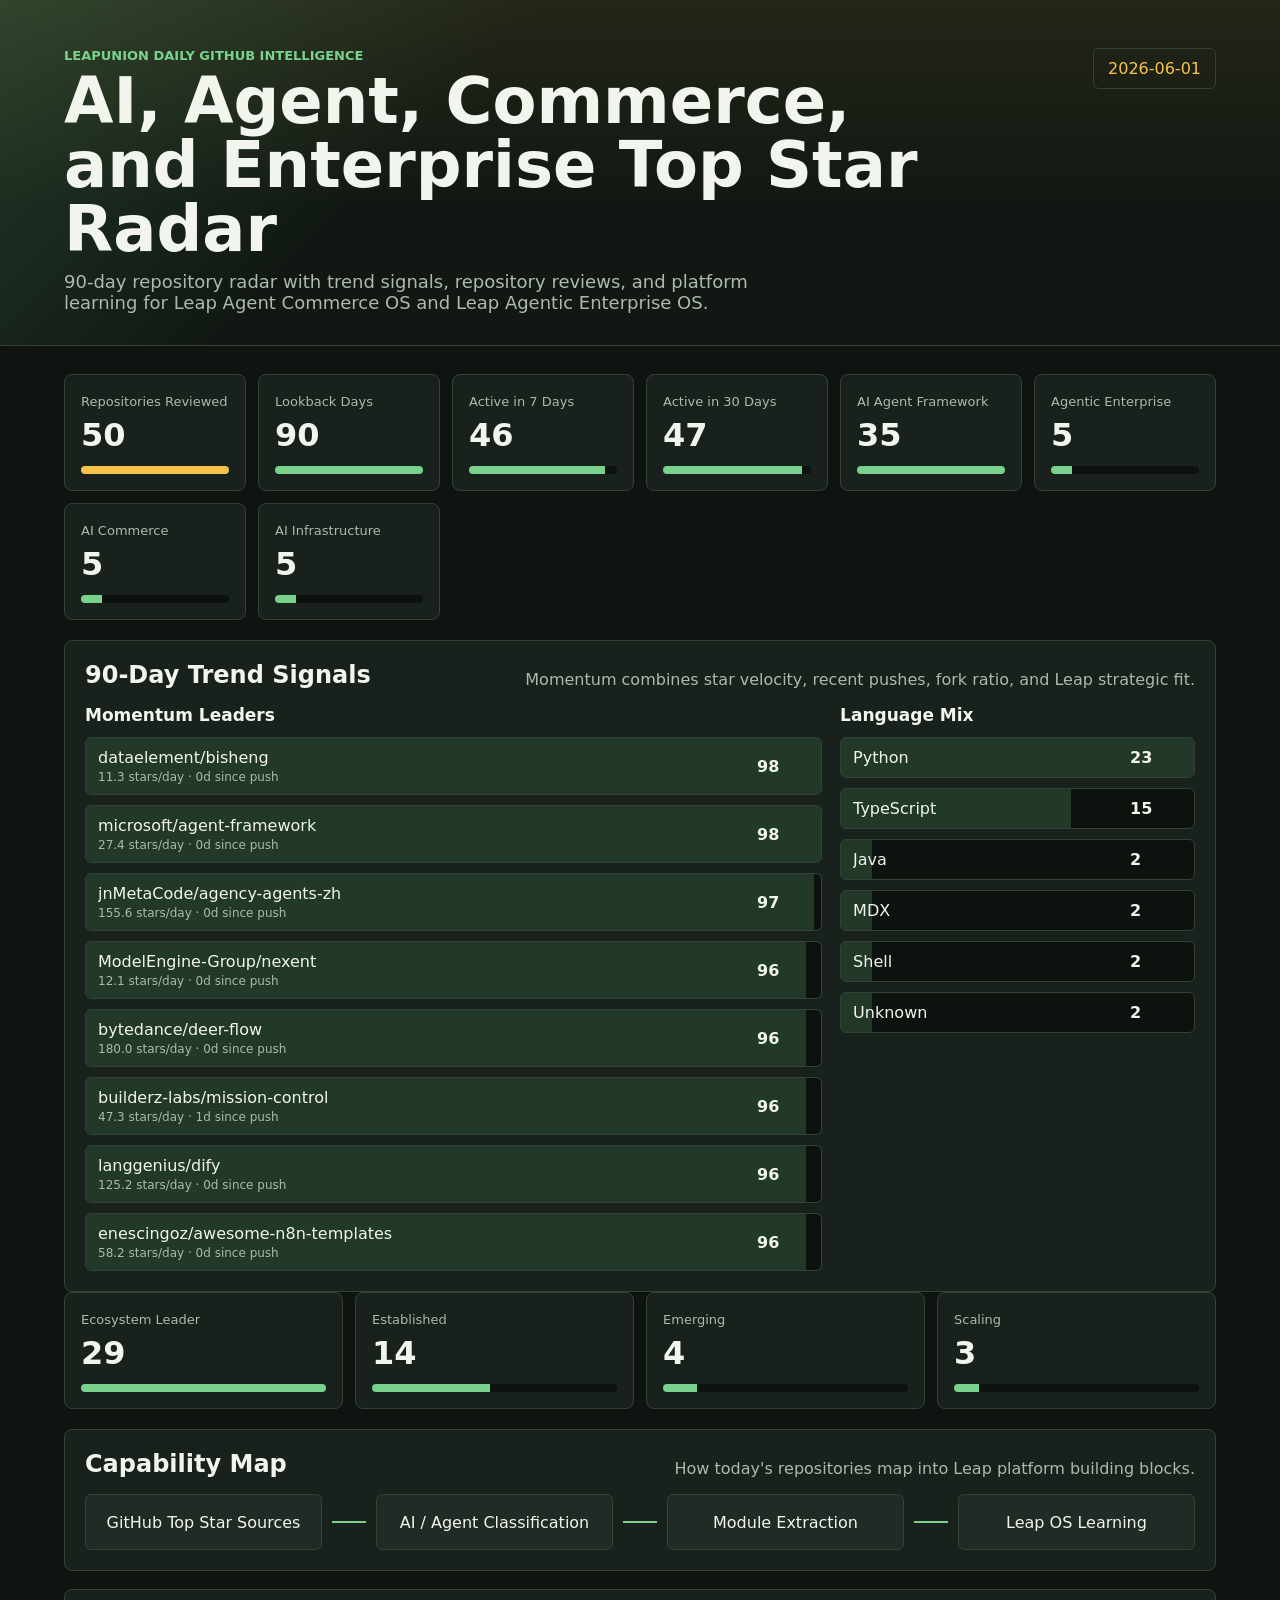
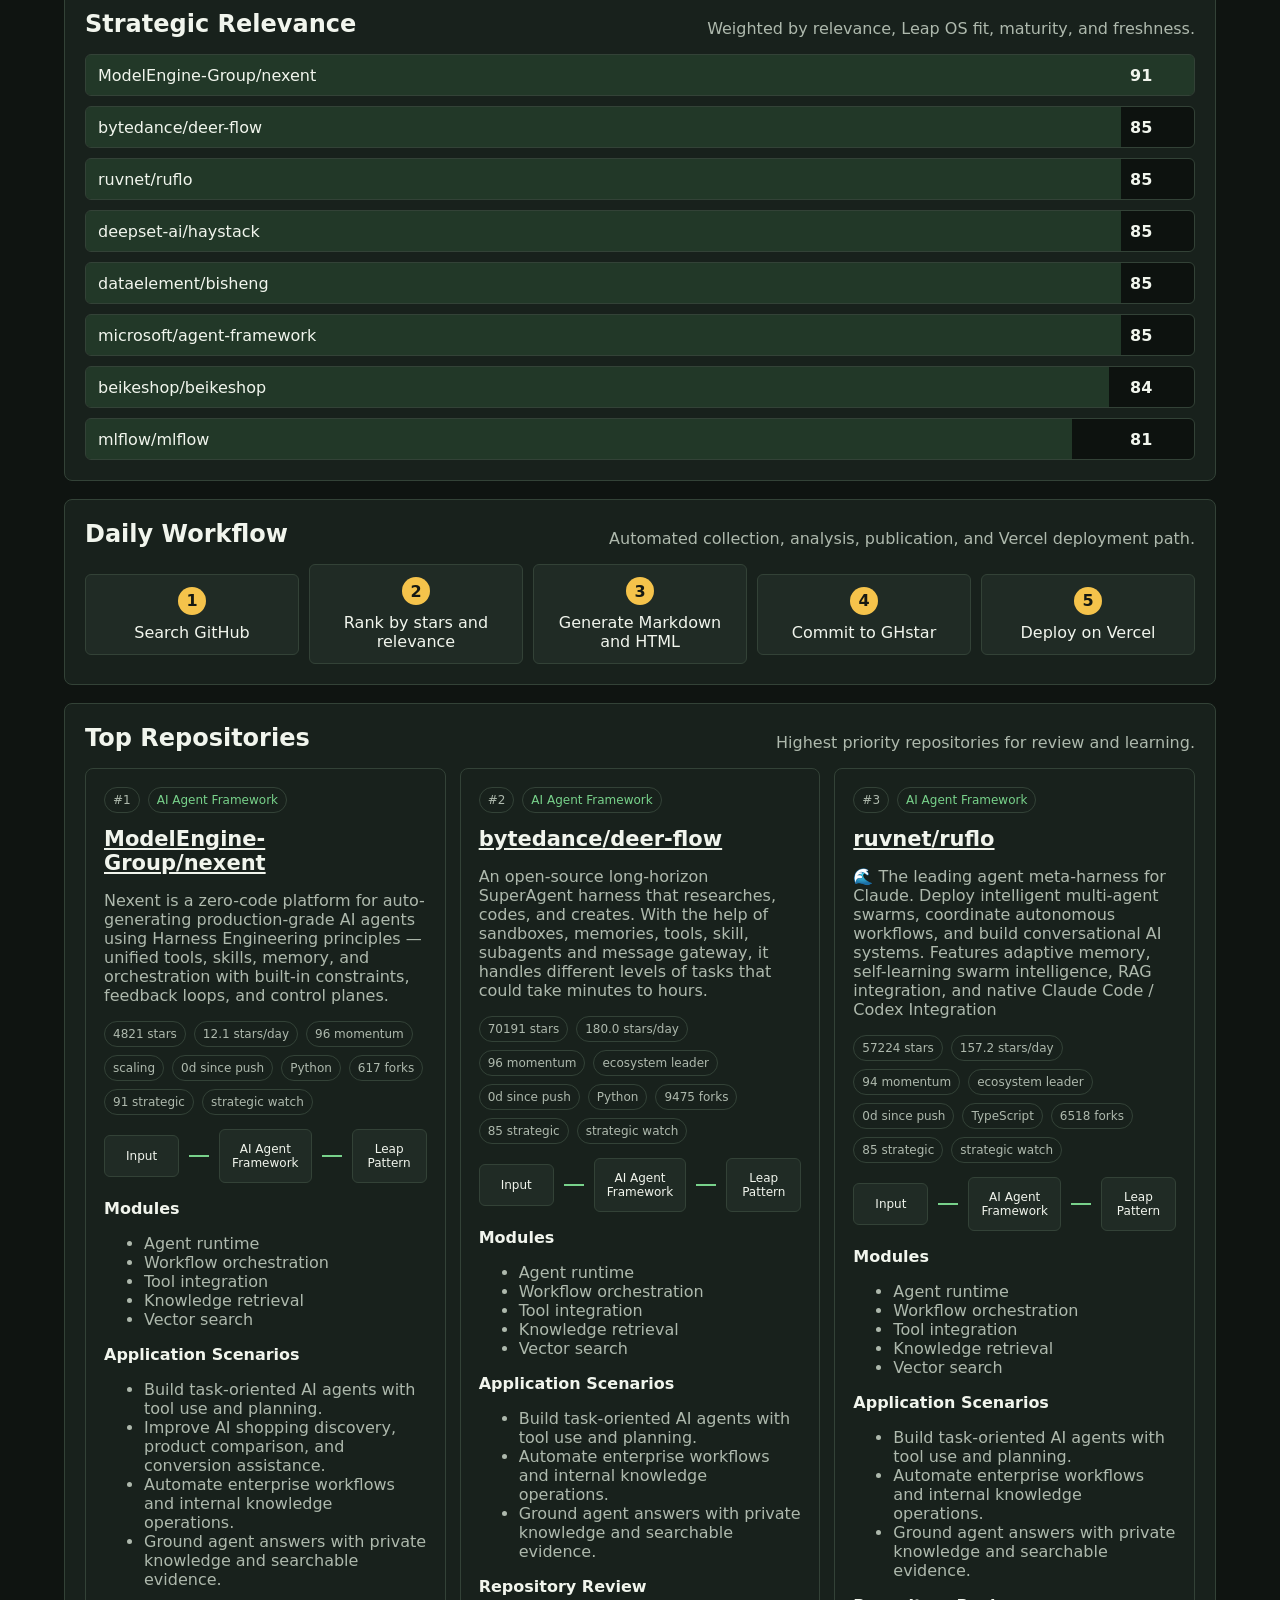
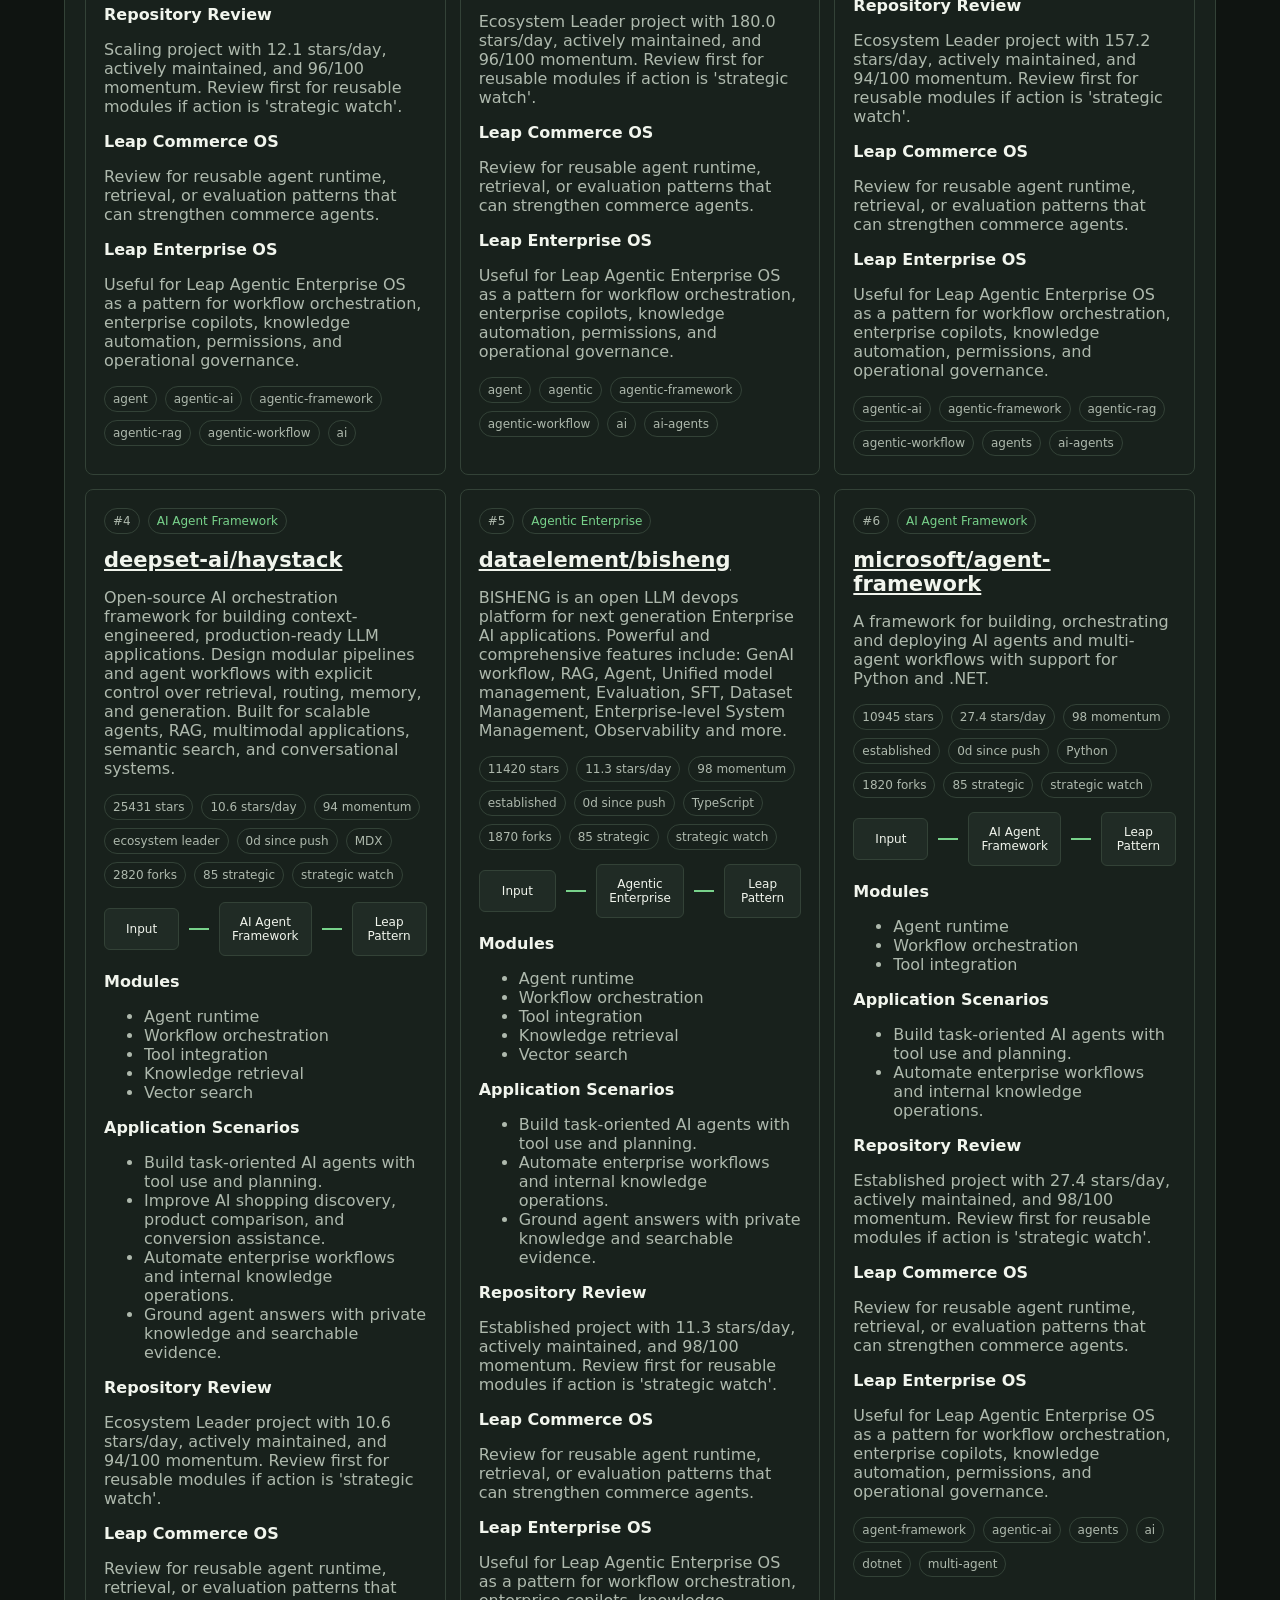
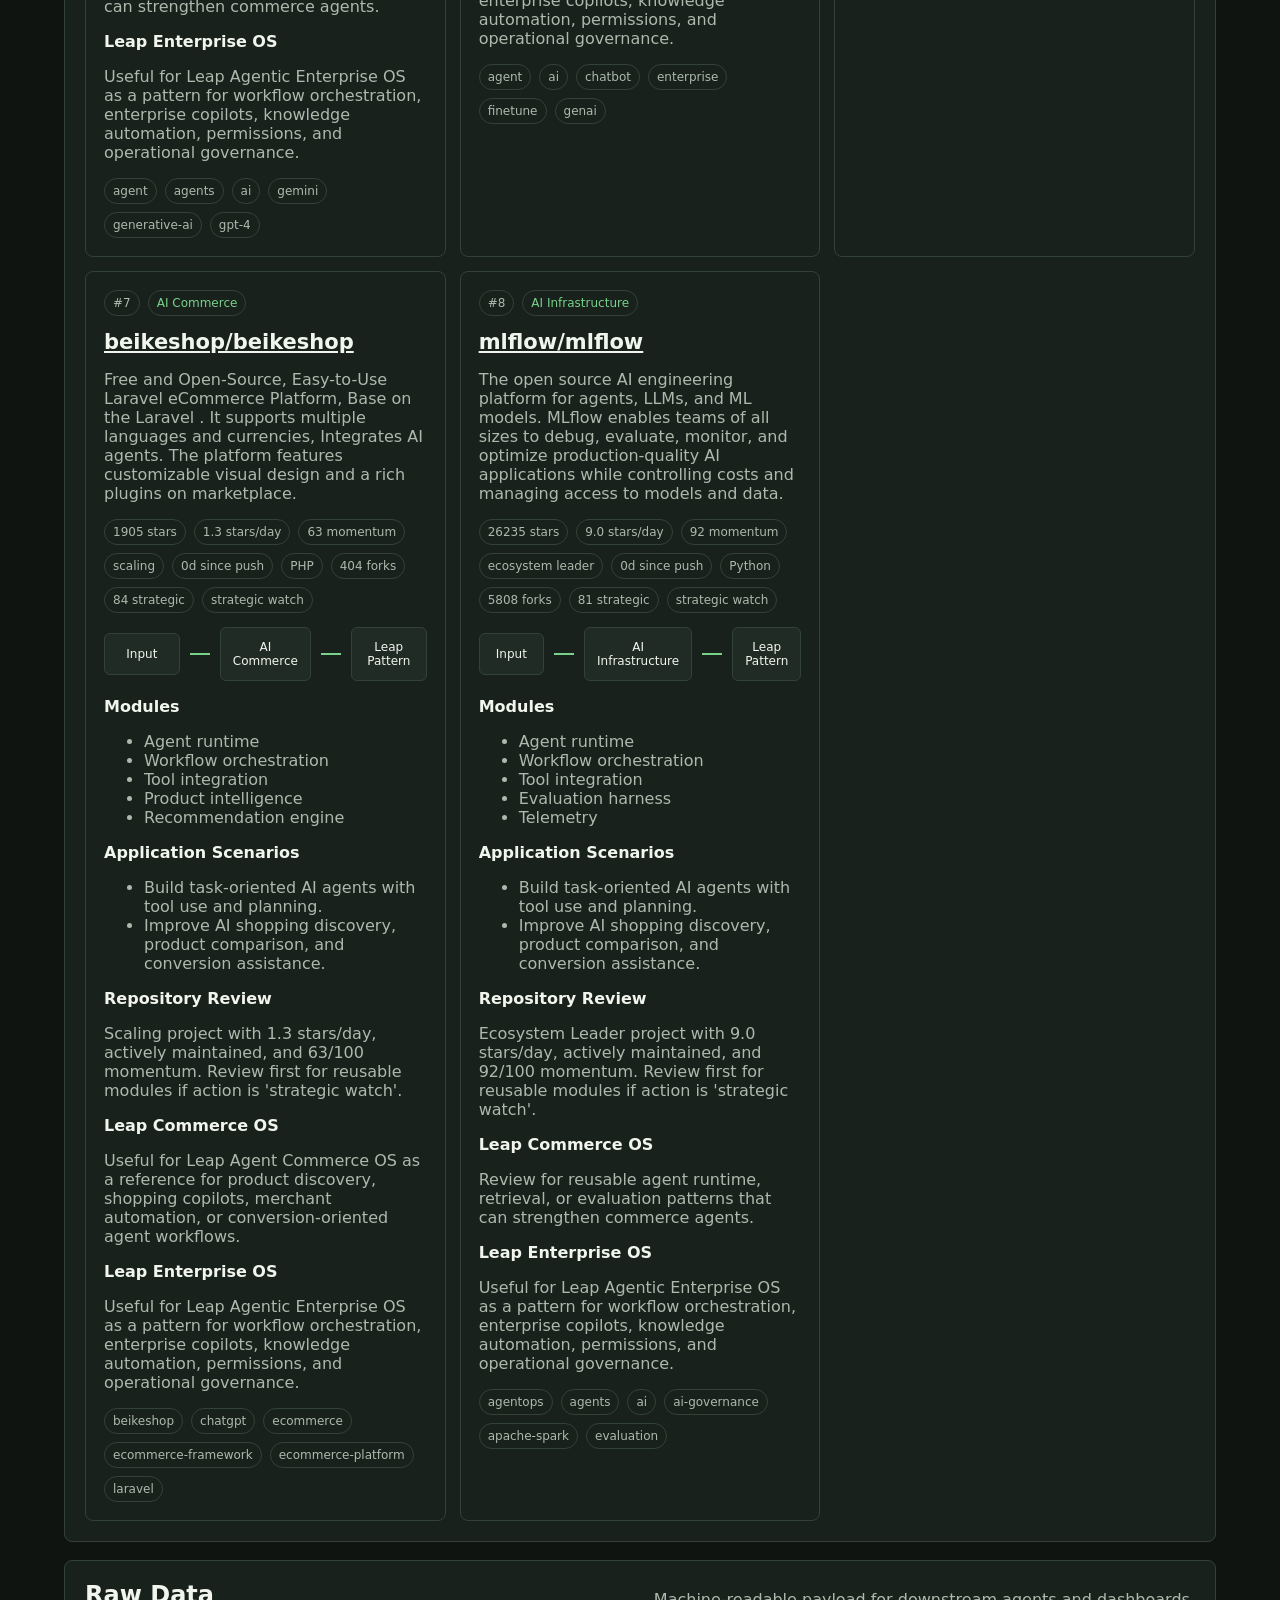
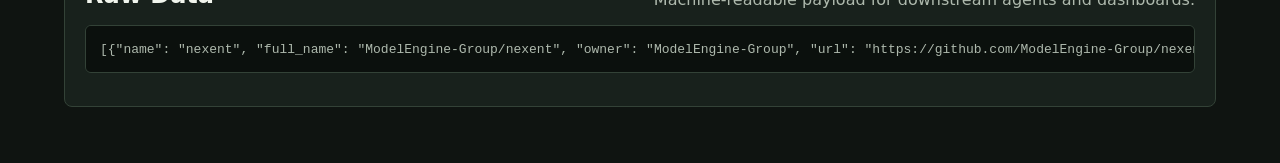
==== commit 8a47cbed: "chore: update daily GHstar report" ====
--- a/public/index.html
+++ b/public/index.html
@@ -3,7 +3,7 @@
   <head>
     <meta charset="utf-8">
     <meta name="viewport" content="width=device-width, initial-scale=1">
-    <title>GHstar AI & Agent 90-Day Radar - 2026-05-31</title>
+    <title>GHstar AI & Agent 90-Day Radar - 2026-06-01</title>
     <link rel="stylesheet" href="./assets/styles.css">
   </head>
   <body>
@@ -13,7 +13,7 @@
         <h1>AI, Agent, Commerce, and Enterprise Top Star Radar</h1>
         <p class="sub">90-day repository radar with trend signals, repository reviews, and platform learning for Leap Agent Commerce OS and Leap Agentic Enterprise OS.</p>
       </div>
-      <time>2026-05-31</time>
+      <time>2026-06-01</time>
     </header>
 
     <main>
@@ -30,13 +30,13 @@
         </article>
         <article class="metric">
           <span>Active in 7 Days</span>
+          <strong>46</strong>
+          <div class="bar"><i style="width:92.0%"></i></div>
+        </article>
+        <article class="metric">
+          <span>Active in 30 Days</span>
           <strong>47</strong>
           <div class="bar"><i style="width:94.0%"></i></div>
-        </article>
-        <article class="metric">
-          <span>Active in 30 Days</span>
-          <strong>49</strong>
-          <div class="bar"><i style="width:98.0%"></i></div>
         </article>
 
         <article class="metric">
@@ -85,49 +85,49 @@
 
 
         <div class="score-row">
-          <span>builderz-labs/mission-control <em>47.5 stars/day · 0d since push</em></span>
+          <span>microsoft/agent-framework <em>27.4 stars/day · 0d since push</em></span>
+          <b>98</b>
+          <i style="width:100.0%"></i>
+        </div>
+
+
+        <div class="score-row">
+          <span>jnMetaCode/agency-agents-zh <em>155.6 stars/day · 0d since push</em></span>
           <b>97</b>
           <i style="width:99.0%"></i>
         </div>
 
 
         <div class="score-row">
-          <span>openai/openai-agents-python <em>60.1 stars/day · 0d since push</em></span>
-          <b>97</b>
-          <i style="width:99.0%"></i>
-        </div>
-
-
-        <div class="score-row">
-          <span>alibaba/spring-ai-alibaba <em>15.6 stars/day · 0d since push</em></span>
-          <b>97</b>
-          <i style="width:99.0%"></i>
-        </div>
-
-
-        <div class="score-row">
-          <span>bytedance/deer-flow <em>180.1 stars/day · 0d since push</em></span>
+          <span>ModelEngine-Group/nexent <em>12.1 stars/day · 0d since push</em></span>
           <b>96</b>
           <i style="width:98.0%"></i>
         </div>
 
 
         <div class="score-row">
-          <span>microsoft/agent-framework <em>27.4 stars/day · 2d since push</em></span>
+          <span>bytedance/deer-flow <em>180.0 stars/day · 0d since push</em></span>
           <b>96</b>
           <i style="width:98.0%"></i>
         </div>
 
 
         <div class="score-row">
-          <span>langgenius/dify <em>125.1 stars/day · 0d since push</em></span>
+          <span>builderz-labs/mission-control <em>47.3 stars/day · 1d since push</em></span>
           <b>96</b>
           <i style="width:98.0%"></i>
         </div>
 
 
         <div class="score-row">
-          <span>BlazeUp-AI/Observal <em>29.0 stars/day · 0d since push</em></span>
+          <span>langgenius/dify <em>125.2 stars/day · 0d since push</em></span>
+          <b>96</b>
+          <i style="width:98.0%"></i>
+        </div>
+
+
+        <div class="score-row">
+          <span>enescingoz/awesome-n8n-templates <em>58.2 stars/day · 0d since push</em></span>
           <b>96</b>
           <i style="width:98.0%"></i>
         </div>
@@ -138,43 +138,43 @@
             <div class="score-chart">
         <div class="score-row compact">
           <span>Python</span>
-          <b>27</b>
+          <b>23</b>
           <i style="width:100.0%"></i>
         </div>
 
 
         <div class="score-row compact">
           <span>TypeScript</span>
-          <b>11</b>
-          <i style="width:40.7%"></i>
-        </div>
-
-
-        <div class="score-row compact">
-          <span>Go</span>
-          <b>2</b>
-          <i style="width:7.4%"></i>
+          <b>15</b>
+          <i style="width:65.2%"></i>
         </div>
 
 
         <div class="score-row compact">
           <span>Java</span>
           <b>2</b>
-          <i style="width:7.4%"></i>
+          <i style="width:8.7%"></i>
         </div>
 
 
         <div class="score-row compact">
-          <span>JavaScript</span>
+          <span>MDX</span>
           <b>2</b>
-          <i style="width:7.4%"></i>
+          <i style="width:8.7%"></i>
         </div>
 
 
         <div class="score-row compact">
-          <span>Jupyter Notebook</span>
+          <span>Shell</span>
           <b>2</b>
-          <i style="width:7.4%"></i>
+          <i style="width:8.7%"></i>
+        </div>
+
+
+        <div class="score-row compact">
+          <span>Unknown</span>
+          <b>2</b>
+          <i style="width:8.7%"></i>
         </div>
         </div>
           </div>
@@ -192,15 +192,15 @@
 
         <article class="metric">
           <span>Established</span>
-          <strong>13</strong>
-          <div class="bar"><i style="width:44.8%"></i></div>
+          <strong>14</strong>
+          <div class="bar"><i style="width:48.3%"></i></div>
         </article>
 
 
         <article class="metric">
           <span>Emerging</span>
-          <strong>5</strong>
-          <div class="bar"><i style="width:17.2%"></i></div>
+          <strong>4</strong>
+          <div class="bar"><i style="width:13.8%"></i></div>
         </article>
 
 
@@ -278,14 +278,14 @@
 
 
         <div class="score-row">
+          <span>beikeshop/beikeshop</span>
+          <b>84</b>
+          <i style="width:92.3%"></i>
+        </div>
+
+
+        <div class="score-row">
           <span>mlflow/mlflow</span>
-          <b>81</b>
-          <i style="width:89.0%"></i>
-        </div>
-
-
-        <div class="score-row">
-          <span>arc53/DocsGPT</span>
           <b>81</b>
           <i style="width:89.0%"></i>
         </div>
@@ -322,13 +322,13 @@
       <h3><a href="https://github.com/ModelEngine-Group/nexent">ModelEngine-Group/nexent</a></h3>
       <p>Nexent is a zero-code platform for auto-generating production-grade AI agents using Harness Engineering principles — unified tools, skills, memory, and orchestration with built-in constraints, feedback loops, and control planes.</p>
       <div class="stats">
-        <span>4799 stars</span>
+        <span>4821 stars</span>
         <span>12.1 stars/day</span>
-        <span>95 momentum</span>
+        <span>96 momentum</span>
         <span>scaling</span>
-        <span>1d since push</span>
+        <span>0d since push</span>
         <span>Python</span>
-        <span>616 forks</span>
+        <span>617 forks</span>
         <span>91 strategic</span>
         <span>strategic watch</span>
       </div>
@@ -340,7 +340,7 @@
       <h4>Application Scenarios</h4>
       <ul><li>Build task-oriented AI agents with tool use and planning.</li><li>Improve AI shopping discovery, product comparison, and conversion assistance.</li><li>Automate enterprise workflows and internal knowledge operations.</li><li>Ground agent answers with private knowledge and searchable evidence.</li></ul>
       <h4>Repository Review</h4>
-      <p>Scaling project with 12.1 stars/day, actively maintained, and 95/100 momentum. Review first for reusable modules if action is &#x27;strategic watch&#x27;.</p>
+      <p>Scaling project with 12.1 stars/day, actively maintained, and 96/100 momentum. Review first for reusable modules if action is &#x27;strategic watch&#x27;.</p>
       <h4>Leap Commerce OS</h4>
       <p>Review for reusable agent runtime, retrieval, or evaluation patterns that can strengthen commerce agents.</p>
       <h4>Leap Enterprise OS</h4>
@@ -357,13 +357,13 @@
       <h3><a href="https://github.com/bytedance/deer-flow">bytedance/deer-flow</a></h3>
       <p>An open-source long-horizon SuperAgent harness that researches, codes, and creates. With the help of sandboxes, memories, tools, skill, subagents and message gateway, it handles different levels of tasks that could take minutes to hours.</p>
       <div class="stats">
-        <span>70075 stars</span>
-        <span>180.1 stars/day</span>
+        <span>70191 stars</span>
+        <span>180.0 stars/day</span>
         <span>96 momentum</span>
         <span>ecosystem leader</span>
         <span>0d since push</span>
         <span>Python</span>
-        <span>9461 forks</span>
+        <span>9475 forks</span>
         <span>85 strategic</span>
         <span>strategic watch</span>
       </div>
@@ -375,7 +375,7 @@
       <h4>Application Scenarios</h4>
       <ul><li>Build task-oriented AI agents with tool use and planning.</li><li>Automate enterprise workflows and internal knowledge operations.</li><li>Ground agent answers with private knowledge and searchable evidence.</li></ul>
       <h4>Repository Review</h4>
-      <p>Ecosystem Leader project with 180.1 stars/day, actively maintained, and 96/100 momentum. Review first for reusable modules if action is &#x27;strategic watch&#x27;.</p>
+      <p>Ecosystem Leader project with 180.0 stars/day, actively maintained, and 96/100 momentum. Review first for reusable modules if action is &#x27;strategic watch&#x27;.</p>
       <h4>Leap Commerce OS</h4>
       <p>Review for reusable agent runtime, retrieval, or evaluation patterns that can strengthen commerce agents.</p>
       <h4>Leap Enterprise OS</h4>
@@ -390,15 +390,15 @@
         <span class="category">AI Agent Framework</span>
       </div>
       <h3><a href="https://github.com/ruvnet/ruflo">ruvnet/ruflo</a></h3>
-      <p>🌊 The leading agent orchestration platform for Claude. Deploy intelligent multi-agent swarms, coordinate autonomous workflows, and build conversational AI systems. Features    enterprise-grade architecture, self-learning swarm intelligence, RAG integration, and native Claude Code / Codex Integration</p>
-      <div class="stats">
-        <span>56841 stars</span>
-        <span>156.6 stars/day</span>
+      <p>🌊 The leading agent meta-harness for Claude. Deploy intelligent multi-agent swarms, coordinate autonomous workflows, and build conversational AI systems. Features adaptive memory, self-learning swarm intelligence, RAG integration, and native Claude Code / Codex Integration</p>
+      <div class="stats">
+        <span>57224 stars</span>
+        <span>157.2 stars/day</span>
         <span>94 momentum</span>
         <span>ecosystem leader</span>
         <span>0d since push</span>
         <span>TypeScript</span>
-        <span>6480 forks</span>
+        <span>6518 forks</span>
         <span>85 strategic</span>
         <span>strategic watch</span>
       </div>
@@ -410,7 +410,7 @@
       <h4>Application Scenarios</h4>
       <ul><li>Build task-oriented AI agents with tool use and planning.</li><li>Automate enterprise workflows and internal knowledge operations.</li><li>Ground agent answers with private knowledge and searchable evidence.</li></ul>
       <h4>Repository Review</h4>
-      <p>Ecosystem Leader project with 156.6 stars/day, actively maintained, and 94/100 momentum. Review first for reusable modules if action is &#x27;strategic watch&#x27;.</p>
+      <p>Ecosystem Leader project with 157.2 stars/day, actively maintained, and 94/100 momentum. Review first for reusable modules if action is &#x27;strategic watch&#x27;.</p>
       <h4>Leap Commerce OS</h4>
       <p>Review for reusable agent runtime, retrieval, or evaluation patterns that can strengthen commerce agents.</p>
       <h4>Leap Enterprise OS</h4>
@@ -427,13 +427,13 @@
       <h3><a href="https://github.com/deepset-ai/haystack">deepset-ai/haystack</a></h3>
       <p>Open-source AI orchestration framework for building context-engineered, production-ready LLM applications. Design modular pipelines and agent workflows with explicit control over retrieval, routing, memory, and generation. Built for scalable agents, RAG, multimodal applications, semantic search, and conversational systems.</p>
       <div class="stats">
-        <span>25419 stars</span>
+        <span>25431 stars</span>
         <span>10.6 stars/day</span>
-        <span>93 momentum</span>
+        <span>94 momentum</span>
         <span>ecosystem leader</span>
-        <span>1d since push</span>
+        <span>0d since push</span>
         <span>MDX</span>
-        <span>2816 forks</span>
+        <span>2820 forks</span>
         <span>85 strategic</span>
         <span>strategic watch</span>
       </div>
@@ -445,7 +445,7 @@
       <h4>Application Scenarios</h4>
       <ul><li>Build task-oriented AI agents with tool use and planning.</li><li>Improve AI shopping discovery, product comparison, and conversion assistance.</li><li>Automate enterprise workflows and internal knowledge operations.</li><li>Ground agent answers with private knowledge and searchable evidence.</li></ul>
       <h4>Repository Review</h4>
-      <p>Ecosystem Leader project with 10.6 stars/day, actively maintained, and 93/100 momentum. Review first for reusable modules if action is &#x27;strategic watch&#x27;.</p>
+      <p>Ecosystem Leader project with 10.6 stars/day, actively maintained, and 94/100 momentum. Review first for reusable modules if action is &#x27;strategic watch&#x27;.</p>
       <h4>Leap Commerce OS</h4>
       <p>Review for reusable agent runtime, retrieval, or evaluation patterns that can strengthen commerce agents.</p>
       <h4>Leap Enterprise OS</h4>
@@ -462,7 +462,7 @@
       <h3><a href="https://github.com/dataelement/bisheng">dataelement/bisheng</a></h3>
       <p>BISHENG is an open LLM devops platform for next generation Enterprise AI applications. Powerful and comprehensive features include: GenAI workflow, RAG, Agent, Unified model management, Evaluation, SFT, Dataset Management, Enterprise-level System Management, Observability and more.</p>
       <div class="stats">
-        <span>11413 stars</span>
+        <span>11420 stars</span>
         <span>11.3 stars/day</span>
         <span>98 momentum</span>
         <span>established</span>
@@ -497,13 +497,13 @@
       <h3><a href="https://github.com/microsoft/agent-framework">microsoft/agent-framework</a></h3>
       <p>A framework for building, orchestrating and deploying AI agents and multi-agent workflows with support for Python and .NET.</p>
       <div class="stats">
-        <span>10907 stars</span>
+        <span>10945 stars</span>
         <span>27.4 stars/day</span>
-        <span>96 momentum</span>
+        <span>98 momentum</span>
         <span>established</span>
-        <span>2d since push</span>
+        <span>0d since push</span>
         <span>Python</span>
-        <span>1810 forks</span>
+        <span>1820 forks</span>
         <span>85 strategic</span>
         <span>strategic watch</span>
       </div>
@@ -515,7 +515,7 @@
       <h4>Application Scenarios</h4>
       <ul><li>Build task-oriented AI agents with tool use and planning.</li><li>Automate enterprise workflows and internal knowledge operations.</li></ul>
       <h4>Repository Review</h4>
-      <p>Established project with 27.4 stars/day, actively maintained, and 96/100 momentum. Review first for reusable modules if action is &#x27;strategic watch&#x27;.</p>
+      <p>Established project with 27.4 stars/day, actively maintained, and 98/100 momentum. Review first for reusable modules if action is &#x27;strategic watch&#x27;.</p>
       <h4>Leap Commerce OS</h4>
       <p>Review for reusable agent runtime, retrieval, or evaluation patterns that can strengthen commerce agents.</p>
       <h4>Leap Enterprise OS</h4>
@@ -524,21 +524,56 @@
     </article>
 
 
+    <article class="repo-card" id="beikeshop-beikeshop">
+      <div class="repo-top">
+        <span class="rank">#7</span>
+        <span class="category">AI Commerce</span>
+      </div>
+      <h3><a href="https://github.com/beikeshop/beikeshop">beikeshop/beikeshop</a></h3>
+      <p>Free and Open-Source, Easy-to-Use Laravel eCommerce Platform, Base on the Laravel . It supports multiple languages and currencies, Integrates AI agents. The platform features customizable visual design and a rich plugins on marketplace.</p>
+      <div class="stats">
+        <span>1905 stars</span>
+        <span>1.3 stars/day</span>
+        <span>63 momentum</span>
+        <span>scaling</span>
+        <span>0d since push</span>
+        <span>PHP</span>
+        <span>404 forks</span>
+        <span>84 strategic</span>
+        <span>strategic watch</span>
+      </div>
+      <div class="mini-diagram">
+        <div>Input</div><i></i><div>AI Commerce</div><i></i><div>Leap Pattern</div>
+      </div>
+      <h4>Modules</h4>
+      <ul><li>Agent runtime</li><li>Workflow orchestration</li><li>Tool integration</li><li>Product intelligence</li><li>Recommendation engine</li></ul>
+      <h4>Application Scenarios</h4>
+      <ul><li>Build task-oriented AI agents with tool use and planning.</li><li>Improve AI shopping discovery, product comparison, and conversion assistance.</li></ul>
+      <h4>Repository Review</h4>
+      <p>Scaling project with 1.3 stars/day, actively maintained, and 63/100 momentum. Review first for reusable modules if action is &#x27;strategic watch&#x27;.</p>
+      <h4>Leap Commerce OS</h4>
+      <p>Useful for Leap Agent Commerce OS as a reference for product discovery, shopping copilots, merchant automation, or conversion-oriented agent workflows.</p>
+      <h4>Leap Enterprise OS</h4>
+      <p>Useful for Leap Agentic Enterprise OS as a pattern for workflow orchestration, enterprise copilots, knowledge automation, permissions, and operational governance.</p>
+      <div class="topics"><span>beikeshop</span><span>chatgpt</span><span>ecommerce</span><span>ecommerce-framework</span><span>ecommerce-platform</span><span>laravel</span></div>
+    </article>
+
+
     <article class="repo-card" id="mlflow-mlflow">
       <div class="repo-top">
-        <span class="rank">#7</span>
+        <span class="rank">#8</span>
         <span class="category">AI Infrastructure</span>
       </div>
       <h3><a href="https://github.com/mlflow/mlflow">mlflow/mlflow</a></h3>
       <p>The open source AI engineering platform for agents, LLMs, and ML models. MLflow enables teams of all sizes to debug, evaluate, monitor, and optimize production-quality AI applications while controlling costs and managing access to models and data.</p>
       <div class="stats">
-        <span>26212 stars</span>
+        <span>26235 stars</span>
         <span>9.0 stars/day</span>
         <span>92 momentum</span>
         <span>ecosystem leader</span>
         <span>0d since push</span>
         <span>Python</span>
-        <span>5799 forks</span>
+        <span>5808 forks</span>
         <span>81 strategic</span>
         <span>strategic watch</span>
       </div>
@@ -556,41 +591,6 @@
       <h4>Leap Enterprise OS</h4>
       <p>Useful for Leap Agentic Enterprise OS as a pattern for workflow orchestration, enterprise copilots, knowledge automation, permissions, and operational governance.</p>
       <div class="topics"><span>agentops</span><span>agents</span><span>ai</span><span>ai-governance</span><span>apache-spark</span><span>evaluation</span></div>
-    </article>
-
-
-    <article class="repo-card" id="arc53-docsgpt">
-      <div class="repo-top">
-        <span class="rank">#8</span>
-        <span class="category">Agentic Enterprise</span>
-      </div>
-      <h3><a href="https://github.com/arc53/DocsGPT">arc53/DocsGPT</a></h3>
-      <p>Private AI platform for agents, assistants and enterprise search. Built-in Agent Builder, Deep research, Document analysis, Multi-model support, and API connectivity for agents.</p>
-      <div class="stats">
-        <span>17916 stars</span>
-        <span>14.8 stars/day</span>
-        <span>93 momentum</span>
-        <span>established</span>
-        <span>0d since push</span>
-        <span>Python</span>
-        <span>2060 forks</span>
-        <span>81 strategic</span>
-        <span>strategic watch</span>
-      </div>
-      <div class="mini-diagram">
-        <div>Input</div><i></i><div>Agentic Enterprise</div><i></i><div>Leap Pattern</div>
-      </div>
-      <h4>Modules</h4>
-      <ul><li>Agent runtime</li><li>Workflow orchestration</li><li>Tool integration</li><li>Knowledge retrieval</li><li>Vector search</li></ul>
-      <h4>Application Scenarios</h4>
-      <ul><li>Build task-oriented AI agents with tool use and planning.</li><li>Automate enterprise workflows and internal knowledge operations.</li><li>Ground agent answers with private knowledge and searchable evidence.</li></ul>
-      <h4>Repository Review</h4>
-      <p>Established project with 14.8 stars/day, actively maintained, and 93/100 momentum. Review first for reusable modules if action is &#x27;strategic watch&#x27;.</p>
-      <h4>Leap Commerce OS</h4>
-      <p>Review for reusable agent runtime, retrieval, or evaluation patterns that can strengthen commerce agents.</p>
-      <h4>Leap Enterprise OS</h4>
-      <p>Useful for Leap Agentic Enterprise OS as a pattern for workflow orchestration, enterprise copilots, knowledge automation, permissions, and operational governance.</p>
-      <div class="topics"><span>agent-builder</span><span>agents</span><span>ai</span><span>chatgpt</span><span>docsgpt</span><span>hacktoberfest</span></div>
     </article>
 
         </div>
@@ -601,7 +601,7 @@
           <h2>Raw Data</h2>
           <p>Machine-readable payload for downstream agents and dashboards.</p>
         </div>
-        <pre id="raw-data">[{&quot;name&quot;: &quot;nexent&quot;, &quot;full_name&quot;: &quot;ModelEngine-Group/nexent&quot;, &quot;owner&quot;: &quot;ModelEngine-Group&quot;, &quot;url&quot;: &quot;https://github.com/ModelEngine-Group/nexent&quot;, &quot;description&quot;: &quot;Nexent is a zero-code platform for auto-generating production-grade AI agents using Harness Engineering principles — unified tools, skills, memory, and orchestration with built-in constraints, feedback loops, and control planes.&quot;, &quot;language&quot;: &quot;Python&quot;, &quot;stars&quot;: 4799, &quot;forks&quot;: 616, &quot;topics&quot;: [&quot;agent&quot;, &quot;agentic-ai&quot;, &quot;agentic-framework&quot;, &quot;agentic-rag&quot;, &quot;agentic-workflow&quot;, &quot;ai&quot;, &quot;harness&quot;, &quot;harness-engineering&quot;, &quot;llm&quot;, &quot;mcp&quot;, &quot;multi-agent&quot;, &quot;rag&quot;], &quot;created_at&quot;: &quot;2025-04-28T10:44:33Z&quot;, &quot;updated_at&quot;: &quot;2026-05-31T14:46:04Z&quot;, &quot;pushed_at&quot;: &quot;2026-05-30T09:33:32Z&quot;, &quot;category&quot;: &quot;AI Agent Framework&quot;, &quot;relevance&quot;: 49, &quot;modules&quot;: [&quot;Agent runtime&quot;, &quot;Workflow orchestration&quot;, &quot;Tool integration&quot;, &quot;Knowledge retrieval&quot;, &quot;Vector search&quot;], &quot;scenarios&quot;: [&quot;Build task-oriented AI agents with tool use and planning.&quot;, &quot;Improve AI shopping discovery, product comparison, and conversion assistance.&quot;, &quot;Automate enterprise workflows and internal knowledge operations.&quot;, &quot;Ground agent answers with private knowledge and searchable evidence.&quot;], &quot;commerce_score&quot;: 6, &quot;enterprise_score&quot;: 9, &quot;strategic_score&quot;: 91, &quot;action_level&quot;: &quot;strategic watch&quot;, &quot;age_days&quot;: 398, &quot;days_since_push&quot;: 1, &quot;stars_per_day&quot;: 12.06, &quot;fork_ratio&quot;: 0.1284, &quot;momentum_score&quot;: 95, &quot;maturity_level&quot;: &quot;scaling&quot;, &quot;repository_review&quot;: &quot;Scaling project with 12.1 stars/day, actively maintained, and 95/100 momentum. Review first for reusable modules if action is &#x27;strategic watch&#x27;.&quot;, &quot;leap_commerce&quot;: &quot;Review for reusable agent runtime, retrieval, or evaluation patterns that can strengthen commerce agents.&quot;, &quot;leap_enterprise&quot;: &quot;Useful for Leap Agentic Enterprise OS as a pattern for workflow orchestration, enterprise copilots, knowledge automation, permissions, and operational governance.&quot;}, {&quot;name&quot;: &quot;deer-flow&quot;, &quot;full_name&quot;: &quot;bytedance/deer-flow&quot;, &quot;owner&quot;: &quot;bytedance&quot;, &quot;url&quot;: &quot;https://github.com/bytedance/deer-flow&quot;, &quot;description&quot;: &quot;An open-source long-horizon SuperAgent harness that researches, codes, and creates. With the help of sandboxes, memories, tools, skill, subagents and message gateway, it handles different levels of tasks that could take minutes to hours.&quot;, &quot;language&quot;: &quot;Python&quot;, &quot;stars&quot;: 70075, &quot;forks&quot;: 9461, &quot;topics&quot;: [&quot;agent&quot;, &quot;agentic&quot;, &quot;agentic-framework&quot;, &quot;agentic-workflow&quot;, &quot;ai&quot;, &quot;ai-agents&quot;, &quot;deep-research&quot;, &quot;harness&quot;, &quot;langchain&quot;, &quot;langgraph&quot;, &quot;langmanus&quot;, &quot;llm&quot;, &quot;multi-agent&quot;, &quot;nodejs&quot;, &quot;podcast&quot;, &quot;python&quot;, &quot;superagent&quot;, &quot;typescript&quot;], &quot;created_at&quot;: &quot;2025-05-07T02:50:19Z&quot;, &quot;updated_at&quot;: &quot;2026-05-31T14:43:12Z&quot;, &quot;pushed_at&quot;: &quot;2026-05-31T14:43:07Z&quot;, &quot;category&quot;: &quot;AI Agent Framework&quot;, &quot;relevance&quot;: 49, &quot;modules&quot;: [&quot;Agent runtime&quot;, &quot;Workflow orchestration&quot;, &quot;Tool integration&quot;, &quot;Knowledge retrieval&quot;, &quot;Vector search&quot;], &quot;scenarios&quot;: [&quot;Build task-oriented AI agents with tool use and planning.&quot;, &quot;Automate enterprise workflows and internal knowledge operations.&quot;, &quot;Ground agent answers with private knowledge and searchable evidence.&quot;], &quot;commerce_score&quot;: 3, &quot;enterprise_score&quot;: 9, &quot;strategic_score&quot;: 85, &quot;action_level&quot;: &quot;strategic watch&quot;, &quot;age_days&quot;: 389, &quot;days_since_push&quot;: 0, &quot;stars_per_day&quot;: 180.14, &quot;fork_ratio&quot;: 0.135, &quot;momentum_score&quot;: 96, &quot;maturity_level&quot;: &quot;ecosystem leader&quot;, &quot;repository_review&quot;: &quot;Ecosystem Leader project with 180.1 stars/day, actively maintained, and 96/100 momentum. Review first for reusable modules if action is &#x27;strategic watch&#x27;.&quot;, &quot;leap_commerce&quot;: &quot;Review for reusable agent runtime, retrieval, or evaluation patterns that can strengthen commerce agents.&quot;, &quot;leap_enterprise&quot;: &quot;Useful for Leap Agentic Enterprise OS as a pattern for workflow orchestration, enterprise copilots, knowledge automation, permissions, and operational governance.&quot;}, {&quot;name&quot;: &quot;ruflo&quot;, &quot;full_name&quot;: &quot;ruvnet/ruflo&quot;, &quot;owner&quot;: &quot;ruvnet&quot;, &quot;url&quot;: &quot;https://github.com/ruvnet/ruflo&quot;, &quot;description&quot;: &quot;🌊 The leading agent orchestration platform for Claude. Deploy intelligent multi-agent swarms, coordinate autonomous workflows, and build conversational AI systems. Features    enterprise-grade architecture, self-learning swarm intelligence, RAG integration, and native Claude Code / Codex Integration&quot;, &quot;language&quot;: &quot;TypeScript&quot;, &quot;stars&quot;: 56841, &quot;forks&quot;: 6480, &quot;topics&quot;: [&quot;agentic-ai&quot;, &quot;agentic-framework&quot;, &quot;agentic-rag&quot;, &quot;agentic-workflow&quot;, &quot;agents&quot;, &quot;ai-agents&quot;, &quot;ai-assistant&quot;, &quot;ai-coding&quot;, &quot;ai-skills&quot;, &quot;autonomous-agents&quot;, &quot;claude-code&quot;, &quot;codex&quot;, &quot;mcp-server&quot;, &quot;multi-agent&quot;, &quot;multi-agent-systems&quot;, &quot;npm&quot;, &quot;skills&quot;, &quot;swarm&quot;, &quot;swarm-intelligence&quot;, &quot;typescript&quot;], &quot;created_at&quot;: &quot;2025-06-02T21:24:20Z&quot;, &quot;updated_at&quot;: &quot;2026-05-31T14:49:31Z&quot;, &quot;pushed_at&quot;: &quot;2026-05-31T14:49:27Z&quot;, &quot;category&quot;: &quot;AI Agent Framework&quot;, &quot;relevance&quot;: 49, &quot;modules&quot;: [&quot;Agent runtime&quot;, &quot;Workflow orchestration&quot;, &quot;Tool integration&quot;, &quot;Knowledge retrieval&quot;, &quot;Vector search&quot;], &quot;scenarios&quot;: [&quot;Build task-oriented AI agents with tool use and planning.&quot;, &quot;Automate enterprise workflows and internal knowledge operations.&quot;, &quot;Ground agent answers with private knowledge and searchable evidence.&quot;], &quot;commerce_score&quot;: 3, &quot;enterprise_score&quot;: 9, &quot;strategic_score&quot;: 85, &quot;action_level&quot;: &quot;strategic watch&quot;, &quot;age_days&quot;: 363, &quot;days_since_push&quot;: 0, &quot;stars_per_day&quot;: 156.59, &quot;fork_ratio&quot;: 0.114, &quot;momentum_score&quot;: 94, &quot;maturity_level&quot;: &quot;ecosystem leader&quot;, &quot;repository_review&quot;: &quot;Ecosystem Leader project with 156.6 stars/day, actively maintained, and 94/100 momentum. Review first for reusable modules if action is &#x27;strategic watch&#x27;.&quot;, &quot;leap_commerce&quot;: &quot;Review for reusable agent runtime, retrieval, or evaluation patterns that can strengthen commerce agents.&quot;, &quot;leap_enterprise&quot;: &quot;Useful for Leap Agentic Enterprise OS as a pattern for workflow orchestration, enterprise copilots, knowledge automation, permissions, and operational governance.&quot;}, {&quot;name&quot;: &quot;haystack&quot;, &quot;full_name&quot;: &quot;deepset-ai/haystack&quot;, &quot;owner&quot;: &quot;deepset-ai&quot;, &quot;url&quot;: &quot;https://github.com/deepset-ai/haystack&quot;, &quot;description&quot;: &quot;Open-source AI orchestration framework for building context-engineered, production-ready LLM applications. Design modular pipelines and agent workflows with explicit control over retrieval, routing, memory, and generation. Built for scalable agents, RAG, multimodal applications, semantic search, and conversational systems.&quot;, &quot;language&quot;: &quot;MDX&quot;, &quot;stars&quot;: 25419, &quot;forks&quot;: 2816, &quot;topics&quot;: [&quot;agent&quot;, &quot;agents&quot;, &quot;ai&quot;, &quot;gemini&quot;, &quot;generative-ai&quot;, &quot;gpt-4&quot;, &quot;information-retrieval&quot;, &quot;large-language-models&quot;, &quot;llm&quot;, &quot;machine-learning&quot;, &quot;nlp&quot;, &quot;orchestration&quot;, &quot;python&quot;, &quot;pytorch&quot;, &quot;question-answering&quot;, &quot;rag&quot;, &quot;retrieval-augmented-generation&quot;, &quot;semantic-search&quot;, &quot;summarization&quot;, &quot;transformers&quot;], &quot;created_at&quot;: &quot;2019-11-14T09:05:28Z&quot;, &quot;updated_at&quot;: &quot;2026-05-31T13:24:31Z&quot;, &quot;pushed_at&quot;: &quot;2026-05-30T10:31:31Z&quot;, &quot;category&quot;: &quot;AI Agent Framework&quot;, &quot;relevance&quot;: 49, &quot;modules&quot;: [&quot;Agent runtime&quot;, &quot;Workflow orchestration&quot;, &quot;Tool integration&quot;, &quot;Knowledge retrieval&quot;, &quot;Vector search&quot;], &quot;scenarios&quot;: [&quot;Build task-oriented AI agents with tool use and planning.&quot;, &quot;Improve AI shopping discovery, product comparison, and conversion assistance.&quot;, &quot;Automate enterprise workflows and internal knowledge operations.&quot;, &quot;Ground agent answers with private knowledge and searchable evidence.&quot;], &quot;commerce_score&quot;: 6, &quot;enterprise_score&quot;: 6, &quot;strategic_score&quot;: 85, &quot;action_level&quot;: &quot;strategic watch&quot;, &quot;age_days&quot;: 2390, &quot;days_since_push&quot;: 1, &quot;stars_per_day&quot;: 10.64, &quot;fork_ratio&quot;: 0.1108, &quot;momentum_score&quot;: 93, &quot;maturity_level&quot;: &quot;ecosystem leader&quot;, &quot;repository_review&quot;: &quot;Ecosystem Leader project with 10.6 stars/day, actively maintained, and 93/100 momentum. Review first for reusable modules if action is &#x27;strategic watch&#x27;.&quot;, &quot;leap_commerce&quot;: &quot;Review for reusable agent runtime, retrieval, or evaluation patterns that can strengthen commerce agents.&quot;, &quot;leap_enterprise&quot;: &quot;Useful for Leap Agentic Enterprise OS as a pattern for workflow orchestration, enterprise copilots, knowledge automation, permissions, and operational governance.&quot;}, {&quot;name&quot;: &quot;bisheng&quot;, &quot;full_name&quot;: &quot;dataelement/bisheng&quot;, &quot;owner&quot;: &quot;dataelement&quot;, &quot;url&quot;: &quot;https://github.com/dataelement/bisheng&quot;, &quot;description&quot;: &quot;BISHENG is an open LLM devops platform for next generation Enterprise AI applications. Powerful and comprehensive features include: GenAI workflow, RAG, Agent, Unified model management, Evaluation, SFT, Dataset Management, Enterprise-level System Management, Observability and more.&quot;, &quot;language&quot;: &quot;TypeScript&quot;, &quot;stars&quot;: 11413, &quot;forks&quot;: 1870, &quot;topics&quot;: [&quot;agent&quot;, &quot;ai&quot;, &quot;chatbot&quot;, &quot;enterprise&quot;, &quot;finetune&quot;, &quot;genai&quot;, &quot;gpt&quot;, &quot;langchian&quot;, &quot;llama&quot;, &quot;llm&quot;, &quot;llmdevops&quot;, &quot;llmops&quot;, &quot;ocr&quot;, &quot;openai&quot;, &quot;orchestration&quot;, &quot;python&quot;, &quot;rag&quot;, &quot;react&quot;, &quot;sft&quot;, &quot;workflow&quot;], &quot;created_at&quot;: &quot;2023-08-28T10:00:24Z&quot;, &quot;updated_at&quot;: &quot;2026-05-31T12:27:07Z&quot;, &quot;pushed_at&quot;: &quot;2026-05-31T09:14:06Z&quot;, &quot;category&quot;: &quot;Agentic Enterprise&quot;, &quot;relevance&quot;: 49, &quot;modules&quot;: [&quot;Agent runtime&quot;, &quot;Workflow orchestration&quot;, &quot;Tool integration&quot;, &quot;Knowledge retrieval&quot;, &quot;Vector search&quot;], &quot;scenarios&quot;: [&quot;Build task-oriented AI agents with tool use and planning.&quot;, &quot;Automate enterprise workflows and internal knowledge operations.&quot;, &quot;Ground agent answers with private knowledge and searchable evidence.&quot;], &quot;commerce_score&quot;: 3, &quot;enterprise_score&quot;: 9, &quot;strategic_score&quot;: 85, &quot;action_level&quot;: &quot;strategic watch&quot;, &quot;age_days&quot;: 1007, &quot;days_since_push&quot;: 0, &quot;stars_per_day&quot;: 11.33, &quot;fork_ratio&quot;: 0.1638, &quot;momentum_score&quot;: 98, &quot;maturity_level&quot;: &quot;established&quot;, &quot;repository_review&quot;: &quot;Established project with 11.3 stars/day, actively maintained, and 98/100 momentum. Review first for reusable modules if action is &#x27;strategic watch&#x27;.&quot;, &quot;leap_commerce&quot;: &quot;Review for reusable agent runtime, retrieval, or evaluation patterns that can strengthen commerce agents.&quot;, &quot;leap_enterprise&quot;: &quot;Useful for Leap Agentic Enterprise OS as a pattern for workflow orchestration, enterprise copilots, knowledge automation, permissions, and operational governance.&quot;}, {&quot;name&quot;: &quot;agent-framework&quot;, &quot;full_name&quot;: &quot;microsoft/agent-framework&quot;, &quot;owner&quot;: &quot;microsoft&quot;, &quot;url&quot;: &quot;https://github.com/microsoft/agent-framework&quot;, &quot;description&quot;: &quot;A framework for building, orchestrating and deploying AI agents and multi-agent workflows with support for Python and .NET.&quot;, &quot;language&quot;: &quot;Python&quot;, &quot;stars&quot;: 10907, &quot;forks&quot;: 1810, &quot;topics&quot;: [&quot;agent-framework&quot;, &quot;agentic-ai&quot;, &quot;agents&quot;, &quot;ai&quot;, &quot;dotnet&quot;, &quot;multi-agent&quot;, &quot;orchestration&quot;, &quot;python&quot;, &quot;sdk&quot;, &quot;workflows&quot;], &quot;created_at&quot;: &quot;2025-04-28T19:40:42Z&quot;, &quot;updated_at&quot;: &quot;2026-05-31T14:52:57Z&quot;, &quot;pushed_at&quot;: &quot;2026-05-29T22:00:41Z&quot;, &quot;category&quot;: &quot;AI Agent Framework&quot;, &quot;relevance&quot;: 49, &quot;modules&quot;: [&quot;Agent runtime&quot;, &quot;Workflow orchestration&quot;, &quot;Tool integration&quot;], &quot;scenarios&quot;: [&quot;Build task-oriented AI agents with tool use and planning.&quot;, &quot;Automate enterprise workflows and internal knowledge operations.&quot;], &quot;commerce_score&quot;: 6, &quot;enterprise_score&quot;: 6, &quot;strategic_score&quot;: 85, &quot;action_level&quot;: &quot;strategic watch&quot;, &quot;age_days&quot;: 398, &quot;days_since_push&quot;: 2, &quot;stars_per_day&quot;: 27.4, &quot;fork_ratio&quot;: 0.1659, &quot;momentum_score&quot;: 96, &quot;maturity_level&quot;: &quot;established&quot;, &quot;repository_review&quot;: &quot;Established project with 27.4 stars/day, actively maintained, and 96/100 momentum. Review first for reusable modules if action is &#x27;strategic watch&#x27;.&quot;, &quot;leap_commerce&quot;: &quot;Review for reusable agent runtime, retrieval, or evaluation patterns that can strengthen commerce agents.&quot;, &quot;leap_enterprise&quot;: &quot;Useful for Leap Agentic Enterprise OS as a pattern for workflow orchestration, enterprise copilots, knowledge automation, permissions, and operational governance.&quot;}, {&quot;name&quot;: &quot;mlflow&quot;, &quot;full_name&quot;: &quot;mlflow/mlflow&quot;, &quot;owner&quot;: &quot;mlflow&quot;, &quot;url&quot;: &quot;https://github.com/mlflow/mlflow&quot;, &quot;description&quot;: &quot;The open source AI engineering platform for agents, LLMs, and ML models. MLflow enables teams of all sizes to debug, evaluate, monitor, and optimize production-quality AI applications while controlling costs and managing access to models and data.&quot;, &quot;language&quot;: &quot;Python&quot;, &quot;stars&quot;: 26212, &quot;forks&quot;: 5799, &quot;topics&quot;: [&quot;agentops&quot;, &quot;agents&quot;, &quot;ai&quot;, &quot;ai-governance&quot;, &quot;apache-spark&quot;, &quot;evaluation&quot;, &quot;langchain&quot;, &quot;llm-evaluation&quot;, &quot;llmops&quot;, &quot;machine-learning&quot;, &quot;ml&quot;, &quot;mlflow&quot;, &quot;mlops&quot;, &quot;model-management&quot;, &quot;observability&quot;, &quot;open-source&quot;, &quot;openai&quot;, &quot;prompt-engineering&quot;], &quot;created_at&quot;: &quot;2018-06-05T16:05:58Z&quot;, &quot;updated_at&quot;: &quot;2026-05-31T14:06:32Z&quot;, &quot;pushed_at&quot;: &quot;2026-05-31T07:31:50Z&quot;, &quot;category&quot;: &quot;AI Infrastructure&quot;, &quot;relevance&quot;: 39, &quot;modules&quot;: [&quot;Agent runtime&quot;, &quot;Workflow orchestration&quot;, &quot;Tool integration&quot;, &quot;Evaluation harness&quot;, &quot;Telemetry&quot;], &quot;scenarios&quot;: [&quot;Build task-oriented AI agents with tool use and planning.&quot;, &quot;Improve AI shopping discovery, product comparison, and conversion assistance.&quot;], &quot;commerce_score&quot;: 9, &quot;enterprise_score&quot;: 6, &quot;strategic_score&quot;: 81, &quot;action_level&quot;: &quot;strategic watch&quot;, &quot;age_days&quot;: 2917, &quot;days_since_push&quot;: 0, &quot;stars_per_day&quot;: 8.99, &quot;fork_ratio&quot;: 0.2212, &quot;momentum_score&quot;: 92, &quot;maturity_level&quot;: &quot;ecosystem leader&quot;, &quot;repository_review&quot;: &quot;Ecosystem Leader project with 9.0 stars/day, actively maintained, and 92/100 momentum. Review first for reusable modules if action is &#x27;strategic watch&#x27;.&quot;, &quot;leap_commerce&quot;: &quot;Review for reusable agent runtime, retrieval, or evaluation patterns that can strengthen commerce agents.&quot;, &quot;leap_enterprise&quot;: &quot;Useful for Leap Agentic Enterprise OS as a pattern for workflow orchestration, enterprise copilots, knowledge automation, permissions, and operational governance.&quot;}, {&quot;name&quot;: &quot;DocsGPT&quot;, &quot;full_name&quot;: &quot;arc53/DocsGPT&quot;, &quot;owner&quot;: &quot;arc53&quot;, &quot;url&quot;: &quot;https://github.com/arc53/DocsGPT&quot;, &quot;description&quot;: &quot;Private AI platform for agents, assistants and enterprise search. Built-in Agent Builder, Deep research, Document analysis, Multi-model support, and API connectivity for agents.&quot;, &quot;language&quot;: &quot;Python&quot;, &quot;stars&quot;: 17916, &quot;forks&quot;: 2060, &quot;topics&quot;: [&quot;agent-builder&quot;, &quot;agents&quot;, &quot;ai&quot;, &quot;chatgpt&quot;, &quot;docsgpt&quot;, &quot;hacktoberfest&quot;, &quot;hacktoberfest2025&quot;, &quot;information-retrieval&quot;, &quot;language-model&quot;, &quot;llm&quot;, &quot;machine-learning&quot;, &quot;natural-language-processing&quot;, &quot;python&quot;, &quot;pytorch&quot;, &quot;rag&quot;, &quot;react&quot;, &quot;search&quot;, &quot;semantic-search&quot;, &quot;transformers&quot;], &quot;created_at&quot;: &quot;2023-02-02T11:03:23Z&quot;, &quot;updated_at&quot;: &quot;2026-05-31T14:36:58Z&quot;, &quot;pushed_at&quot;: &quot;2026-05-31T14:43:42Z&quot;, &quot;category&quot;: &quot;Agentic Enterprise&quot;, &quot;relevance&quot;: 39, &quot;modules&quot;: [&quot;Agent runtime&quot;, &quot;Workflow orchestration&quot;, &quot;Tool integration&quot;, &quot;Knowledge retrieval&quot;, &quot;Vector search&quot;], &quot;scenarios&quot;: [&quot;Build task-oriented AI agents with tool use and planning.&quot;, &quot;Automate enterprise workflows and internal knowledge operations.&quot;, &quot;Ground agent answers with private knowledge and searchable evidence.&quot;], &quot;commerce_score&quot;: 6, &quot;enterprise_score&quot;: 9, &quot;strategic_score&quot;: 81, &quot;action_level&quot;: &quot;strategic watch&quot;, &quot;age_days&quot;: 1214, &quot;days_since_push&quot;: 0, &quot;stars_per_day&quot;: 14.76, &quot;fork_ratio&quot;: 0.115, &quot;momentum_score&quot;: 93, &quot;maturity_level&quot;: &quot;established&quot;, &quot;repository_review&quot;: &quot;Established project with 14.8 stars/day, actively maintained, and 93/100 momentum. Review first for reusable modules if action is &#x27;strategic watch&#x27;.&quot;, &quot;leap_commerce&quot;: &quot;Review for reusable agent runtime, retrieval, or evaluation patterns that can strengthen commerce agents.&quot;, &quot;leap_enterprise&quot;: &quot;Useful for Leap Agentic Enterprise OS as a pattern for workflow orchestration, enterprise copilots, knowledge automation, permissions, and operational governance.&quot;}, {&quot;name&quot;: &quot;mission-control&quot;, &quot;full_name&quot;: &quot;builderz-labs/mission-control&quot;, &quot;owner&quot;: &quot;builderz-labs&quot;, &quot;url&quot;: &quot;https://github.com/builderz-labs/mission-control&quot;, &quot;description&quot;: &quot;Self-hosted AI agent orchestration platform: dispatch tasks, run multi-agent workflows, monitor spend, and govern operations from one mission control dashboard.&quot;, &quot;language&quot;: &quot;TypeScript&quot;, &quot;stars&quot;: 5086, &quot;forks&quot;: 882, &quot;topics&quot;: [&quot;agent-orchestration&quot;, &quot;ai-agents&quot;, &quot;ai-automation&quot;, &quot;ai-dashboard&quot;, &quot;claude&quot;, &quot;dashboard&quot;, &quot;developer-tools&quot;, &quot;llm&quot;, &quot;mcp&quot;, &quot;nextjs&quot;, &quot;open-source&quot;, &quot;openclaw&quot;, &quot;self-hosted&quot;, &quot;sqlite&quot;, &quot;task-management&quot;, &quot;typescript&quot;], &quot;created_at&quot;: &quot;2026-02-13T04:06:19Z&quot;, &quot;updated_at&quot;: &quot;2026-05-31T14:01:34Z&quot;, &quot;pushed_at&quot;: &quot;2026-05-31T06:50:47Z&quot;, &quot;category&quot;: &quot;AI Agent Framework&quot;, &quot;relevance&quot;: 49, &quot;modules&quot;: [&quot;Agent runtime&quot;, &quot;Workflow orchestration&quot;, &quot;Tool integration&quot;], &quot;scenarios&quot;: [&quot;Build task-oriented AI agents with tool use and planning.&quot;, &quot;Automate enterprise workflows and internal knowledge operations.&quot;], &quot;commerce_score&quot;: 3, &quot;enterprise_score&quot;: 6, &quot;strategic_score&quot;: 79, &quot;action_level&quot;: &quot;prototype pattern&quot;, &quot;age_days&quot;: 107, &quot;days_since_push&quot;: 0, &quot;stars_per_day&quot;: 47.53, &quot;fork_ratio&quot;: 0.1734, &quot;momentum_score&quot;: 97, &quot;maturity_level&quot;: &quot;established&quot;, &quot;repository_review&quot;: &quot;Established project with 47.5 stars/day, actively maintained, and 97/100 momentum. Review first for reusable modules if action is &#x27;prototype pattern&#x27;.&quot;, &quot;leap_commerce&quot;: &quot;Review for reusable agent runtime, retrieval, or evaluation patterns that can strengthen commerce agents.&quot;, &quot;leap_enterprise&quot;: &quot;Useful for Leap Agentic Enterprise OS as a pattern for workflow orchestration, enterprise copilots, knowledge automation, permissions, and operational governance.&quot;}, {&quot;name&quot;: &quot;dify&quot;, &quot;full_name&quot;: &quot;langgenius/dify&quot;, &quot;owner&quot;: &quot;langgenius&quot;, &quot;url&quot;: &quot;https://github.com/langgenius/dify&quot;, &quot;description&quot;: &quot;Production-ready platform for agentic workflow development.&quot;, &quot;language&quot;: &quot;TypeScript&quot;, &quot;stars&quot;: 143285, &quot;forks&quot;: 22540, &quot;topics&quot;: [&quot;agent&quot;, &quot;agentic-ai&quot;, &quot;agentic-framework&quot;, &quot;agentic-workflow&quot;, &quot;ai&quot;, &quot;automation&quot;, &quot;gemini&quot;, &quot;genai&quot;, &quot;gpt&quot;, &quot;gpt-4&quot;, &quot;llm&quot;, &quot;low-code&quot;, &quot;mcp&quot;, &quot;nextjs&quot;, &quot;no-code&quot;, &quot;openai&quot;, &quot;orchestration&quot;, &quot;python&quot;, &quot;rag&quot;, &quot;workflow&quot;], &quot;created_at&quot;: &quot;2023-04-12T07:40:24Z&quot;, &quot;updated_at&quot;: &quot;2026-05-31T14:51:36Z&quot;, &quot;pushed_at&quot;: &quot;2026-05-31T14:51:30Z&quot;, &quot;category&quot;: &quot;AI Agent Framework&quot;, &quot;relevance&quot;: 39, &quot;modules&quot;: [&quot;Agent runtime&quot;, &quot;Workflow orchestration&quot;, &quot;Tool integration&quot;, &quot;Knowledge retrieval&quot;, &quot;Vector search&quot;], &quot;scenarios&quot;: [&quot;Build task-oriented AI agents with tool use and planning.&quot;, &quot;Improve AI shopping discovery, product comparison, and conversion assistance.&quot;, &quot;Automate enterprise workflows and internal knowledge operations.&quot;, &quot;Ground agent answers with private knowledge and searchable evidence.&quot;], &quot;commerce_score&quot;: 6, &quot;enterprise_score&quot;: 6, &quot;strategic_score&quot;: 75, &quot;action_level&quot;: &quot;prototype pattern&quot;, &quot;age_days&quot;: 1145, &quot;days_since_push&quot;: 0, &quot;stars_per_day&quot;: 125.14, &quot;fork_ratio&quot;: 0.1573, &quot;momentum_score&quot;: 96, &quot;maturity_level&quot;: &quot;ecosystem leader&quot;, &quot;repository_review&quot;: &quot;Ecosystem Leader project with 125.1 stars/day, actively maintained, and 96/100 momentum. Review first for reusable modules if action is &#x27;prototype pattern&#x27;.&quot;, &quot;leap_commerce&quot;: &quot;Review for reusable agent runtime, retrieval, or evaluation patterns that can strengthen commerce agents.&quot;, &quot;leap_enterprise&quot;: &quot;Useful for Leap Agentic Enterprise OS as a pattern for workflow orchestration, enterprise copilots, knowledge automation, permissions, and operational governance.&quot;}, {&quot;name&quot;: &quot;adk-python&quot;, &quot;full_name&quot;: &quot;google/adk-python&quot;, &quot;owner&quot;: &quot;google&quot;, &quot;url&quot;: &quot;https://github.com/google/adk-python&quot;, &quot;description&quot;: &quot;An open-source, code-first Python toolkit for building, evaluating, and deploying sophisticated AI agents with flexibility and control.&quot;, &quot;language&quot;: &quot;Python&quot;, &quot;stars&quot;: 19932, &quot;forks&quot;: 3485, &quot;topics&quot;: [&quot;agent&quot;, &quot;agentic&quot;, &quot;agentic-ai&quot;, &quot;agents&quot;, &quot;agents-sdk&quot;, &quot;ai&quot;, &quot;ai-agents&quot;, &quot;aiagentframework&quot;, &quot;genai&quot;, &quot;genai-chatbot&quot;, &quot;llm&quot;, &quot;llms&quot;, &quot;multi-agent&quot;, &quot;multi-agent-systems&quot;, &quot;multi-agents&quot;, &quot;multi-agents-collaboration&quot;], &quot;created_at&quot;: &quot;2025-04-01T20:44:40Z&quot;, &quot;updated_at&quot;: &quot;2026-05-31T12:27:37Z&quot;, &quot;pushed_at&quot;: &quot;2026-05-30T00:12:00Z&quot;, &quot;category&quot;: &quot;AI Agent Framework&quot;, &quot;relevance&quot;: 39, &quot;modules&quot;: [&quot;Agent runtime&quot;, &quot;Workflow orchestration&quot;, &quot;Tool integration&quot;, &quot;Evaluation harness&quot;, &quot;Telemetry&quot;], &quot;scenarios&quot;: [&quot;Build task-oriented AI agents with tool use and planning.&quot;], &quot;commerce_score&quot;: 6, &quot;enterprise_score&quot;: 6, &quot;strategic_score&quot;: 75, &quot;action_level&quot;: &quot;prototype pattern&quot;, &quot;age_days&quot;: 425, &quot;days_since_push&quot;: 1, &quot;stars_per_day&quot;: 46.9, &quot;fork_ratio&quot;: 0.1748, &quot;momentum_score&quot;: 95, &quot;maturity_level&quot;: &quot;ecosystem leader&quot;, &quot;repository_review&quot;: &quot;Ecosystem Leader project with 46.9 stars/day, actively maintained, and 95/100 momentum. Review first for reusable modules if action is &#x27;prototype pattern&#x27;.&quot;, &quot;leap_commerce&quot;: &quot;Review for reusable agent runtime, retrieval, or evaluation patterns that can strengthen commerce agents.&quot;, &quot;leap_enterprise&quot;: &quot;Useful for Leap Agentic Enterprise OS as a pattern for workflow orchestration, enterprise copilots, knowledge automation, permissions, and operational governance.&quot;}, {&quot;name&quot;: &quot;langchain4j&quot;, &quot;full_name&quot;: &quot;langchain4j/langchain4j&quot;, &quot;owner&quot;: &quot;langchain4j&quot;, &quot;url&quot;: &quot;https://github.com/langchain4j/langchain4j&quot;, &quot;description&quot;: &quot;LangChain4j is an idiomatic, open-source Java library for building LLM-powered applications on the JVM. It offers a unified API over popular LLM providers and vector stores, and makes implementing tool calling (including MCP support), agents and RAG easy. It integrates seamlessly with enterprise Java frameworks like Quarkus and Spring Boot.&quot;, &quot;language&quot;: &quot;Java&quot;, &quot;stars&quot;: 12155, &quot;forks&quot;: 2269, &quot;topics&quot;: [&quot;anthropic&quot;, &quot;chatgpt&quot;, &quot;chroma&quot;, &quot;embeddings&quot;, &quot;gemini&quot;, &quot;gpt&quot;, &quot;huggingface&quot;, &quot;java&quot;, &quot;langchain&quot;, &quot;llama&quot;, &quot;llm&quot;, &quot;llms&quot;, &quot;milvus&quot;, &quot;ollama&quot;, &quot;onnx&quot;, &quot;openai&quot;, &quot;openai-api&quot;, &quot;pgvector&quot;, &quot;pinecone&quot;, &quot;vector-database&quot;], &quot;created_at&quot;: &quot;2023-06-20T15:30:29Z&quot;, &quot;updated_at&quot;: &quot;2026-05-31T14:17:15Z&quot;, &quot;pushed_at&quot;: &quot;2026-05-29T20:49:53Z&quot;, &quot;category&quot;: &quot;AI Agent Framework&quot;, &quot;relevance&quot;: 39, &quot;modules&quot;: [&quot;Agent runtime&quot;, &quot;Workflow orchestration&quot;, &quot;Tool integration&quot;, &quot;Knowledge retrieval&quot;, &quot;Vector search&quot;], &quot;scenarios&quot;: [&quot;Build task-oriented AI agents with tool use and planning.&quot;, &quot;Automate enterprise workflows and internal knowledge operations.&quot;, &quot;Ground agent answers with private knowledge and searchable evidence.&quot;], &quot;commerce_score&quot;: 6, &quot;enterprise_score&quot;: 6, &quot;strategic_score&quot;: 75, &quot;action_level&quot;: &quot;prototype pattern&quot;, &quot;age_days&quot;: 1076, &quot;days_since_push&quot;: 2, &quot;stars_per_day&quot;: 11.3, &quot;fork_ratio&quot;: 0.1867, &quot;momentum_score&quot;: 94, &quot;maturity_level&quot;: &quot;established&quot;, &quot;repository_review&quot;: &quot;Established project with 11.3 stars/day, actively maintained, and 94/100 momentum. Review first for reusable modules if action is &#x27;prototype pattern&#x27;.&quot;, &quot;leap_commerce&quot;: &quot;Review for reusable agent runtime, retrieval, or evaluation patterns that can strengthen commerce agents.&quot;, &quot;leap_enterprise&quot;: &quot;Useful for Leap Agentic Enterprise OS as a pattern for workflow orchestration, enterprise copilots, knowledge automation, permissions, and operational governance.&quot;}, {&quot;name&quot;: &quot;PraisonAI&quot;, &quot;full_name&quot;: &quot;MervinPraison/PraisonAI&quot;, &quot;owner&quot;: &quot;MervinPraison&quot;, &quot;url&quot;: &quot;https://github.com/MervinPraison/PraisonAI&quot;, &quot;description&quot;: &quot;PraisonAI 🦞 — Hire a 24/7 AI Workforce. Stop writing boilerplate and start shipping autonomous self-improving agents that research, plan, code, and execute tasks. Deployed in 5 lines of code with built-in memory, RAG, and support for 100+ LLMs.&quot;, &quot;language&quot;: &quot;Python&quot;, &quot;stars&quot;: 8013, &quot;forks&quot;: 1226, &quot;topics&quot;: [&quot;agents&quot;, &quot;ai&quot;, &quot;ai-agent-framework&quot;, &quot;ai-agent-sdk&quot;, &quot;ai-agents&quot;, &quot;ai-agents-framework&quot;, &quot;ai-agents-sdk&quot;, &quot;ai-framwork&quot;, &quot;aiagent&quot;, &quot;aiagentframework&quot;, &quot;aiagents&quot;, &quot;aiagentsframework&quot;, &quot;claw&quot;, &quot;framework&quot;, &quot;multi-agent&quot;, &quot;multi-agent-system&quot;, &quot;multi-agent-systems&quot;, &quot;multi-agents&quot;, &quot;multi-ai-agents&quot;, &quot;openclaw&quot;], &quot;created_at&quot;: &quot;2024-03-19T16:45:25Z&quot;, &quot;updated_at&quot;: &quot;2026-05-31T12:22:49Z&quot;, &quot;pushed_at&quot;: &quot;2026-05-31T09:05:41Z&quot;, &quot;category&quot;: &quot;AI Agent Framework&quot;, &quot;relevance&quot;: 39, &quot;modules&quot;: [&quot;Agent runtime&quot;, &quot;Workflow orchestration&quot;, &quot;Tool integration&quot;, &quot;Knowledge retrieval&quot;, &quot;Vector search&quot;], &quot;scenarios&quot;: [&quot;Build task-oriented AI agents with tool use and planning.&quot;, &quot;Ground agent answers with private knowledge and searchable evidence.&quot;], &quot;commerce_score&quot;: 6, &quot;enterprise_score&quot;: 6, &quot;strategic_score&quot;: 75, &quot;action_level&quot;: &quot;prototype pattern&quot;, &quot;age_days&quot;: 803, &quot;days_since_push&quot;: 0, &quot;stars_per_day&quot;: 9.98, &quot;fork_ratio&quot;: 0.153, &quot;momentum_score&quot;: 95, &quot;maturity_level&quot;: &quot;established&quot;, &quot;repository_review&quot;: &quot;Established project with 10.0 stars/day, actively maintained, and 95/100 momentum. Review first for reusable modules if action is &#x27;prototype pattern&#x27;.&quot;, &quot;leap_commerce&quot;: &quot;Review for reusable agent runtime, retrieval, or evaluation patterns that can strengthen commerce agents.&quot;, &quot;leap_enterprise&quot;: &quot;Useful for Leap Agentic Enterprise OS as a pattern for workflow orchestration, enterprise copilots, knowledge automation, permissions, and operational governance.&quot;}, {&quot;name&quot;: &quot;Observal&quot;, &quot;full_name&quot;: &quot;BlazeUp-AI/Observal&quot;, &quot;owner&quot;: &quot;BlazeUp-AI&quot;, &quot;url&quot;: &quot;https://github.com/BlazeUp-AI/Observal&quot;, &quot;description&quot;: &quot;Observal is a unified platform for agent distribution, observability and insights.&quot;, &quot;language&quot;: &quot;Python&quot;, &quot;stars&quot;: 1796, &quot;forks&quot;: 299, &quot;topics&quot;: [&quot;agents&quot;, &quot;antigravity&quot;, &quot;claude-code&quot;, &quot;cli-tool&quot;, &quot;cursor&quot;, &quot;cursor-ai&quot;, &quot;evaluation&quot;, &quot;insights&quot;, &quot;kiro&quot;, &quot;large-language-models&quot;, &quot;litellm&quot;, &quot;llm&quot;, &quot;llm-evaluation&quot;, &quot;llm-observability&quot;, &quot;llmops&quot;, &quot;monitoring&quot;, &quot;observability&quot;, &quot;open-source&quot;, &quot;playground&quot;, &quot;self-hosted&quot;], &quot;created_at&quot;: &quot;2026-03-30T16:05:36Z&quot;, &quot;updated_at&quot;: &quot;2026-05-31T14:08:18Z&quot;, &quot;pushed_at&quot;: &quot;2026-05-31T14:02:06Z&quot;, &quot;category&quot;: &quot;AI Infrastructure&quot;, &quot;relevance&quot;: 39, &quot;modules&quot;: [&quot;Agent runtime&quot;, &quot;Workflow orchestration&quot;, &quot;Tool integration&quot;, &quot;Evaluation harness&quot;, &quot;Telemetry&quot;], &quot;scenarios&quot;: [&quot;Build task-oriented AI agents with tool use and planning.&quot;], &quot;commerce_score&quot;: 6, &quot;enterprise_score&quot;: 6, &quot;strategic_score&quot;: 74, &quot;action_level&quot;: &quot;prototype pattern&quot;, &quot;age_days&quot;: 62, &quot;days_since_push&quot;: 0, &quot;stars_per_day&quot;: 28.97, &quot;fork_ratio&quot;: 0.1665, &quot;momentum_score&quot;: 96, &quot;maturity_level&quot;: &quot;scaling&quot;, &quot;repository_review&quot;: &quot;Scaling project with 29.0 stars/day, actively maintained, and 96/100 momentum. Review first for reusable modules if action is &#x27;prototype pattern&#x27;.&quot;, &quot;leap_commerce&quot;: &quot;Review for reusable agent runtime, retrieval, or evaluation patterns that can strengthen commerce agents.&quot;, &quot;leap_enterprise&quot;: &quot;Useful for Leap Agentic Enterprise OS as a pattern for workflow orchestration, enterprise copilots, knowledge automation, permissions, and operational governance.&quot;}, {&quot;name&quot;: &quot;openai-agents-python&quot;, &quot;full_name&quot;: &quot;openai/openai-agents-python&quot;, &quot;owner&quot;: &quot;openai&quot;, &quot;url&quot;: &quot;https://github.com/openai/openai-agents-python&quot;, &quot;description&quot;: &quot;A lightweight, powerful framework for multi-agent workflows&quot;, &quot;language&quot;: &quot;Python&quot;, &quot;stars&quot;: 26791, &quot;forks&quot;: 4132, &quot;topics&quot;: [&quot;agents&quot;, &quot;ai&quot;, &quot;framework&quot;, &quot;harness&quot;, &quot;llm&quot;, &quot;openai&quot;, &quot;python&quot;], &quot;created_at&quot;: &quot;2025-03-11T03:42:36Z&quot;, &quot;updated_at&quot;: &quot;2026-05-31T14:27:30Z&quot;, &quot;pushed_at&quot;: &quot;2026-05-31T05:07:49Z&quot;, &quot;category&quot;: &quot;AI Agent Framework&quot;, &quot;relevance&quot;: 49, &quot;modules&quot;: [&quot;Agent runtime&quot;, &quot;Workflow orchestration&quot;, &quot;Tool integration&quot;], &quot;scenarios&quot;: [&quot;Build task-oriented AI agents with tool use and planning.&quot;, &quot;Automate enterprise workflows and internal knowledge operations.&quot;], &quot;commerce_score&quot;: 3, &quot;enterprise_score&quot;: 3, &quot;strategic_score&quot;: 73, &quot;action_level&quot;: &quot;prototype pattern&quot;, &quot;age_days&quot;: 446, &quot;days_since_push&quot;: 0, &quot;stars_per_day&quot;: 60.07, &quot;fork_ratio&quot;: 0.1542, &quot;momentum_score&quot;: 97, &quot;maturity_level&quot;: &quot;ecosystem leader&quot;, &quot;repository_review&quot;: &quot;Ecosystem Leader project with 60.1 stars/day, actively maintained, and 97/100 momentum. Review first for reusable modules if action is &#x27;prototype pattern&#x27;.&quot;, &quot;leap_commerce&quot;: &quot;Review for reusable agent runtime, retrieval, or evaluation patterns that can strengthen commerce agents.&quot;, &quot;leap_enterprise&quot;: &quot;Useful for Leap Agentic Enterprise OS as a pattern for workflow orchestration, enterprise copilots, knowledge automation, permissions, and operational governance.&quot;}, {&quot;name&quot;: &quot;spring-ai-alibaba&quot;, &quot;full_name&quot;: &quot;alibaba/spring-ai-alibaba&quot;, &quot;owner&quot;: &quot;alibaba&quot;, &quot;url&quot;: &quot;https://github.com/alibaba/spring-ai-alibaba&quot;, &quot;description&quot;: &quot;Agentic AI Framework for Java Developers&quot;, &quot;language&quot;: &quot;Java&quot;, &quot;stars&quot;: 9818, &quot;forks&quot;: 2189, &quot;topics&quot;: [&quot;agentic&quot;, &quot;artificial-intelligence&quot;, &quot;context-engineering&quot;, &quot;graph&quot;, &quot;java&quot;, &quot;multi-agent&quot;, &quot;reactagent&quot;, &quot;spring-ai&quot;, &quot;workflow&quot;], &quot;created_at&quot;: &quot;2024-09-09T01:35:50Z&quot;, &quot;updated_at&quot;: &quot;2026-05-31T13:52:49Z&quot;, &quot;pushed_at&quot;: &quot;2026-05-31T03:32:09Z&quot;, &quot;category&quot;: &quot;AI Agent Framework&quot;, &quot;relevance&quot;: 49, &quot;modules&quot;: [&quot;Agent runtime&quot;, &quot;Workflow orchestration&quot;, &quot;Tool integration&quot;], &quot;scenarios&quot;: [&quot;Build task-oriented AI agents with tool use and planning.&quot;, &quot;Automate enterprise workflows and internal knowledge operations.&quot;], &quot;commerce_score&quot;: 3, &quot;enterprise_score&quot;: 3, &quot;strategic_score&quot;: 73, &quot;action_level&quot;: &quot;prototype pattern&quot;, &quot;age_days&quot;: 629, &quot;days_since_push&quot;: 0, &quot;stars_per_day&quot;: 15.61, &quot;fork_ratio&quot;: 0.223, &quot;momentum_score&quot;: 97, &quot;maturity_level&quot;: &quot;established&quot;, &quot;repository_review&quot;: &quot;Established project with 15.6 stars/day, actively maintained, and 97/100 momentum. Review first for reusable modules if action is &#x27;prototype pattern&#x27;.&quot;, &quot;leap_commerce&quot;: &quot;Review for reusable agent runtime, retrieval, or evaluation patterns that can strengthen commerce agents.&quot;, &quot;leap_enterprise&quot;: &quot;Useful for Leap Agentic Enterprise OS as a pattern for workflow orchestration, enterprise copilots, knowledge automation, permissions, and operational governance.&quot;}, {&quot;name&quot;: &quot;Amazon-Skills&quot;, &quot;full_name&quot;: &quot;nexscope-ai/Amazon-Skills&quot;, &quot;owner&quot;: &quot;nexscope-ai&quot;, &quot;url&quot;: &quot;https://github.com/nexscope-ai/Amazon-Skills&quot;, &quot;description&quot;: &quot;Free AI agent skills for Amazon sellers—  keyword research, competitor analysis, listing audit &amp; more. Works with OpenClaw, Claude Code, Cursor, Windsurf, Codex and any agent that supports the Skills format.&quot;, &quot;language&quot;: &quot;Python&quot;, &quot;stars&quot;: 200, &quot;forks&quot;: 32, &quot;topics&quot;: [&quot;ai-agents&quot;, &quot;amazon&quot;, &quot;amazon-seller-automation&quot;, &quot;amazon-seller-tools&quot;, &quot;claude-code&quot;, &quot;claude-skills&quot;, &quot;ecommerce&quot;, &quot;openclaw&quot;, &quot;openclaw-skills&quot;, &quot;skills&quot;], &quot;created_at&quot;: &quot;2026-03-10T06:17:05Z&quot;, &quot;updated_at&quot;: &quot;2026-05-31T04:16:28Z&quot;, &quot;pushed_at&quot;: &quot;2026-05-25T02:30:51Z&quot;, &quot;category&quot;: &quot;AI Commerce&quot;, &quot;relevance&quot;: 31, &quot;modules&quot;: [&quot;Agent runtime&quot;, &quot;Workflow orchestration&quot;, &quot;Tool integration&quot;, &quot;Product intelligence&quot;, &quot;Recommendation engine&quot;], &quot;scenarios&quot;: [&quot;Build task-oriented AI agents with tool use and planning.&quot;, &quot;Improve AI shopping discovery, product comparison, and conversion assistance.&quot;], &quot;commerce_score&quot;: 9, &quot;enterprise_score&quot;: 9, &quot;strategic_score&quot;: 71, &quot;action_level&quot;: &quot;prototype pattern&quot;, &quot;age_days&quot;: 82, &quot;days_since_push&quot;: 6, &quot;stars_per_day&quot;: 2.44, &quot;fork_ratio&quot;: 0.16, &quot;momentum_score&quot;: 58, &quot;maturity_level&quot;: &quot;emerging&quot;, &quot;repository_review&quot;: &quot;Emerging project with 2.4 stars/day, actively maintained, and 58/100 momentum. Review first for reusable modules if action is &#x27;prototype pattern&#x27;.&quot;, &quot;leap_commerce&quot;: &quot;Useful for Leap Agent Commerce OS as a reference for product discovery, shopping copilots, merchant automation, or conversion-oriented agent workflows.&quot;, &quot;leap_enterprise&quot;: &quot;Useful for Leap Agentic Enterprise OS as a pattern for workflow orchestration, enterprise copilots, knowledge automation, permissions, and operational governance.&quot;}, {&quot;name&quot;: &quot;langchain&quot;, &quot;full_name&quot;: &quot;langchain-ai/langchain&quot;, &quot;owner&quot;: &quot;langchain-ai&quot;, &quot;url&quot;: &quot;https://github.com/langchain-ai/langchain&quot;, &quot;description&quot;: &quot;The agent engineering platform.&quot;, &quot;language&quot;: &quot;Python&quot;, &quot;stars&quot;: 138102, &quot;forks&quot;: 22885, &quot;topics&quot;: [&quot;agents&quot;, &quot;ai&quot;, &quot;ai-agents&quot;, &quot;anthropic&quot;, &quot;chatgpt&quot;, &quot;deepagents&quot;, &quot;enterprise&quot;, &quot;framework&quot;, &quot;gemini&quot;, &quot;generative-ai&quot;, &quot;langchain&quot;, &quot;langgraph&quot;, &quot;llm&quot;, &quot;multiagent&quot;, &quot;open-source&quot;, &quot;openai&quot;, &quot;pydantic&quot;, &quot;python&quot;, &quot;rag&quot;, &quot;typescript&quot;], &quot;created_at&quot;: &quot;2022-10-17T02:58:36Z&quot;, &quot;updated_at&quot;: &quot;2026-05-31T14:42:12Z&quot;, &quot;pushed_at&quot;: &quot;2026-05-31T09:03:37Z&quot;, &quot;category&quot;: &quot;Agentic Enterprise&quot;, &quot;relevance&quot;: 39, &quot;modules&quot;: [&quot;Agent runtime&quot;, &quot;Workflow orchestration&quot;, &quot;Tool integration&quot;, &quot;Knowledge retrieval&quot;, &quot;Vector search&quot;], &quot;scenarios&quot;: [&quot;Build task-oriented AI agents with tool use and planning.&quot;, &quot;Automate enterprise workflows and internal knowledge operations.&quot;, &quot;Ground agent answers with private knowledge and searchable evidence.&quot;], &quot;commerce_score&quot;: 3, &quot;enterprise_score&quot;: 6, &quot;strategic_score&quot;: 69, &quot;action_level&quot;: &quot;prototype pattern&quot;, &quot;age_days&quot;: 1322, &quot;days_since_push&quot;: 0, &quot;stars_per_day&quot;: 104.46, &quot;fork_ratio&quot;: 0.1657, &quot;momentum_score&quot;: 95, &quot;maturity_level&quot;: &quot;ecosystem leader&quot;, &quot;repository_review&quot;: &quot;Ecosystem Leader project with 104.5 stars/day, actively maintained, and 95/100 momentum. Review first for reusable modules if action is &#x27;prototype pattern&#x27;.&quot;, &quot;leap_commerce&quot;: &quot;Review for reusable agent runtime, retrieval, or evaluation patterns that can strengthen commerce agents.&quot;, &quot;leap_enterprise&quot;: &quot;Useful for Leap Agentic Enterprise OS as a pattern for workflow orchestration, enterprise copilots, knowledge automation, permissions, and operational governance.&quot;}, {&quot;name&quot;: &quot;Flowise&quot;, &quot;full_name&quot;: &quot;FlowiseAI/Flowise&quot;, &quot;owner&quot;: &quot;FlowiseAI&quot;, &quot;url&quot;: &quot;https://github.com/FlowiseAI/Flowise&quot;, &quot;description&quot;: &quot;Build AI Agents, Visually&quot;, &quot;language&quot;: &quot;TypeScript&quot;, &quot;stars&quot;: 53230, &quot;forks&quot;: 24453, &quot;topics&quot;: [&quot;agentic-ai&quot;, &quot;agentic-workflow&quot;, &quot;agents&quot;, &quot;artificial-intelligence&quot;, &quot;chatbot&quot;, &quot;chatgpt&quot;, &quot;javascript&quot;, &quot;langchain&quot;, &quot;large-language-models&quot;, &quot;low-code&quot;, &quot;multiagent-systems&quot;, &quot;no-code&quot;, &quot;openai&quot;, &quot;rag&quot;, &quot;react&quot;, &quot;typescript&quot;, &quot;workflow-automation&quot;], &quot;created_at&quot;: &quot;2023-03-31T12:23:09Z&quot;, &quot;updated_at&quot;: &quot;2026-05-31T14:11:49Z&quot;, &quot;pushed_at&quot;: &quot;2026-05-30T00:15:51Z&quot;, &quot;category&quot;: &quot;AI Agent Framework&quot;, &quot;relevance&quot;: 39, &quot;modules&quot;: [&quot;Agent runtime&quot;, &quot;Workflow orchestration&quot;, &quot;Tool integration&quot;, &quot;Knowledge retrieval&quot;, &quot;Vector search&quot;], &quot;scenarios&quot;: [&quot;Build task-oriented AI agents with tool use and planning.&quot;, &quot;Automate enterprise workflows and internal knowledge operations.&quot;, &quot;Ground agent answers with private knowledge and searchable evidence.&quot;], &quot;commerce_score&quot;: 3, &quot;enterprise_score&quot;: 6, &quot;strategic_score&quot;: 69, &quot;action_level&quot;: &quot;prototype pattern&quot;, &quot;age_days&quot;: 1157, &quot;days_since_push&quot;: 1, &quot;stars_per_day&quot;: 46.01, &quot;fork_ratio&quot;: 0.4594, &quot;momentum_score&quot;: 94, &quot;maturity_level&quot;: &quot;ecosystem leader&quot;, &quot;repository_review&quot;: &quot;Ecosystem Leader project with 46.0 stars/day, actively maintained, and 94/100 momentum. Review first for reusable modules if action is &#x27;prototype pattern&#x27;.&quot;, &quot;leap_commerce&quot;: &quot;Review for reusable agent runtime, retrieval, or evaluation patterns that can strengthen commerce agents.&quot;, &quot;leap_enterprise&quot;: &quot;Useful for Leap Agentic Enterprise OS as a pattern for workflow orchestration, enterprise copilots, knowledge automation, permissions, and operational governance.&quot;}, {&quot;name&quot;: &quot;CowAgent&quot;, &quot;full_name&quot;: &quot;zhayujie/CowAgent&quot;, &quot;owner&quot;: &quot;zhayujie&quot;, &quot;url&quot;: &quot;https://github.com/zhayujie/CowAgent&quot;, &quot;description&quot;: &quot;Open-source super AI assistant &amp; Agent Harness. Plans tasks, runs tools and skills, autonomously grows with memory and knowledge. Multi-model, multi-channel. Lightweight, extensible, one-line install (formerly chatgpt-on-wechat).&quot;, &quot;language&quot;: &quot;Python&quot;, &quot;stars&quot;: 44982, &quot;forks&quot;: 10156, &quot;topics&quot;: [&quot;ai&quot;, &quot;ai-agent&quot;, &quot;ai-agents&quot;, &quot;chatgpt-on-wechat&quot;, &quot;claude&quot;, &quot;claude-code&quot;, &quot;codex&quot;, &quot;cowagent&quot;, &quot;deepseek&quot;, &quot;harness&quot;, &quot;llm&quot;, &quot;mcp&quot;, &quot;multi-agent&quot;, &quot;openai&quot;, &quot;openclaw&quot;, &quot;skills&quot;], &quot;created_at&quot;: &quot;2022-08-07T08:33:41Z&quot;, &quot;updated_at&quot;: &quot;2026-05-31T14:45:40Z&quot;, &quot;pushed_at&quot;: &quot;2026-05-31T14:23:32Z&quot;, &quot;category&quot;: &quot;AI Agent Framework&quot;, &quot;relevance&quot;: 39, &quot;modules&quot;: [&quot;Agent runtime&quot;, &quot;Workflow orchestration&quot;, &quot;Tool integration&quot;, &quot;Knowledge retrieval&quot;, &quot;Vector search&quot;], &quot;scenarios&quot;: [&quot;Build task-oriented AI agents with tool use and planning.&quot;, &quot;Ground agent answers with private knowledge and searchable evidence.&quot;], &quot;commerce_score&quot;: 3, &quot;enterprise_score&quot;: 6, &quot;strategic_score&quot;: 69, &quot;action_level&quot;: &quot;prototype pattern&quot;, &quot;age_days&quot;: 1393, &quot;days_since_push&quot;: 0, &quot;stars_per_day&quot;: 32.29, &quot;fork_ratio&quot;: 0.2258, &quot;momentum_score&quot;: 95, &quot;maturity_level&quot;: &quot;ecosystem leader&quot;, &quot;repository_review&quot;: &quot;Ecosystem Leader project with 32.3 stars/day, actively maintained, and 95/100 momentum. Review first for reusable modules if action is &#x27;prototype pattern&#x27;.&quot;, &quot;leap_commerce&quot;: &quot;Review for reusable agent runtime, retrieval, or evaluation patterns that can strengthen commerce agents.&quot;, &quot;leap_enterprise&quot;: &quot;Useful for Leap Agentic Enterprise OS as a pattern for workflow orchestration, enterprise copilots, knowledge automation, permissions, and operational governance.&quot;}, {&quot;name&quot;: &quot;nanobot&quot;, &quot;full_name&quot;: &quot;HKUDS/nanobot&quot;, &quot;owner&quot;: &quot;HKUDS&quot;, &quot;url&quot;: &quot;https://github.com/HKUDS/nanobot&quot;, &quot;description&quot;: &quot;Lightweight, open-source AI agent for your tools, chats, and workflows.&quot;, &quot;language&quot;: &quot;Python&quot;, &quot;stars&quot;: 43426, &quot;forks&quot;: 7670, &quot;topics&quot;: [&quot;ai&quot;, &quot;ai-agent&quot;, &quot;ai-agents&quot;, &quot;anthropic&quot;, &quot;chatgpt&quot;, &quot;claude&quot;, &quot;claude-code&quot;, &quot;codex&quot;, &quot;codex-cli&quot;, &quot;llm&quot;, &quot;nanobot&quot;, &quot;openai&quot;, &quot;openclaw&quot;], &quot;created_at&quot;: &quot;2026-02-01T07:16:15Z&quot;, &quot;updated_at&quot;: &quot;2026-05-31T14:49:27Z&quot;, &quot;pushed_at&quot;: &quot;2026-05-31T13:44:02Z&quot;, &quot;category&quot;: &quot;AI Agent Framework&quot;, &quot;relevance&quot;: 39, &quot;modules&quot;: [&quot;Agent runtime&quot;, &quot;Workflow orchestration&quot;, &quot;Tool integration&quot;], &quot;scenarios&quot;: [&quot;Build task-oriented AI agents with tool use and planning.&quot;, &quot;Automate enterprise workflows and internal knowledge operations.&quot;], &quot;commerce_score&quot;: 3, &quot;enterprise_score&quot;: 6, &quot;strategic_score&quot;: 69, &quot;action_level&quot;: &quot;prototype pattern&quot;, &quot;age_days&quot;: 119, &quot;days_since_push&quot;: 0, &quot;stars_per_day&quot;: 364.92, &quot;fork_ratio&quot;: 0.1766, &quot;momentum_score&quot;: 95, &quot;maturity_level&quot;: &quot;ecosystem leader&quot;, &quot;repository_review&quot;: &quot;Ecosystem Leader project with 364.9 stars/day, actively maintained, and 95/100 momentum. Review first for reusable modules if action is &#x27;prototype pattern&#x27;.&quot;, &quot;leap_commerce&quot;: &quot;Review for reusable agent runtime, retrieval, or evaluation patterns that can strengthen commerce agents.&quot;, &quot;leap_enterprise&quot;: &quot;Useful for Leap Agentic Enterprise OS as a pattern for workflow orchestration, enterprise copilots, knowledge automation, permissions, and operational governance.&quot;}, {&quot;name&quot;: &quot;antigravity-awesome-skills&quot;, &quot;full_name&quot;: &quot;sickn33/antigravity-awesome-skills&quot;, &quot;owner&quot;: &quot;sickn33&quot;, &quot;url&quot;: &quot;https://github.com/sickn33/antigravity-awesome-skills&quot;, &quot;description&quot;: &quot;Installable GitHub library of 1,400+ agentic skills for Claude Code, Cursor, Codex CLI, Gemini CLI, Antigravity, and more. Includes installer CLI, bundles, workflows, and official/community skill collections.&quot;, &quot;language&quot;: &quot;Python&quot;, &quot;stars&quot;: 39260, &quot;forks&quot;: 6377, &quot;topics&quot;: [&quot;agent-skills&quot;, &quot;agentic-skills&quot;, &quot;ai-agent-skills&quot;, &quot;ai-agents&quot;, &quot;ai-coding&quot;, &quot;ai-workflows&quot;, &quot;antigravity&quot;, &quot;antigravity-skills&quot;, &quot;claude-code&quot;, &quot;claude-code-skills&quot;, &quot;codex-cli&quot;, &quot;codex-skills&quot;, &quot;cursor&quot;, &quot;cursor-skills&quot;, &quot;developer-tools&quot;, &quot;gemini-cli&quot;, &quot;gemini-skills&quot;, &quot;kiro&quot;, &quot;mcp&quot;, &quot;skill-library&quot;], &quot;created_at&quot;: &quot;2026-01-14T17:48:09Z&quot;, &quot;updated_at&quot;: &quot;2026-05-31T14:41:30Z&quot;, &quot;pushed_at&quot;: &quot;2026-05-31T07:20:42Z&quot;, &quot;category&quot;: &quot;AI Agent Framework&quot;, &quot;relevance&quot;: 39, &quot;modules&quot;: [&quot;Agent runtime&quot;, &quot;Workflow orchestration&quot;, &quot;Tool integration&quot;], &quot;scenarios&quot;: [&quot;Build task-oriented AI agents with tool use and planning.&quot;, &quot;Automate enterprise workflows and internal knowledge operations.&quot;], &quot;commerce_score&quot;: 3, &quot;enterprise_score&quot;: 6, &quot;strategic_score&quot;: 69, &quot;action_level&quot;: &quot;prototype pattern&quot;, &quot;age_days&quot;: 137, &quot;days_since_push&quot;: 0, &quot;stars_per_day&quot;: 286.57, &quot;fork_ratio&quot;: 0.1624, &quot;momentum_score&quot;: 95, &quot;maturity_level&quot;: &quot;ecosystem leader&quot;, &quot;repository_review&quot;: &quot;Ecosystem Leader project with 286.6 stars/day, actively maintained, and 95/100 momentum. Review first for reusable modules if action is &#x27;prototype pattern&#x27;.&quot;, &quot;leap_commerce&quot;: &quot;Review for reusable agent runtime, retrieval, or evaluation patterns that can strengthen commerce agents.&quot;, &quot;leap_enterprise&quot;: &quot;Useful for Leap Agentic Enterprise OS as a pattern for workflow orchestration, enterprise copilots, knowledge automation, permissions, and operational governance.&quot;}, {&quot;name&quot;: &quot;ToolJet&quot;, &quot;full_name&quot;: &quot;ToolJet/ToolJet&quot;, &quot;owner&quot;: &quot;ToolJet&quot;, &quot;url&quot;: &quot;https://github.com/ToolJet/ToolJet&quot;, &quot;description&quot;: &quot;ToolJet is the open-source foundation of ToolJet AI - the enterprise app generation platform for building internal tools, dashboard, business applications, workflows and AI agents 🚀&quot;, &quot;language&quot;: &quot;JavaScript&quot;, &quot;stars&quot;: 37956, &quot;forks&quot;: 5088, &quot;topics&quot;: [&quot;ai-app-builder&quot;, &quot;docker&quot;, &quot;hacktoberfest&quot;, &quot;internal-applications&quot;, &quot;internal-project&quot;, &quot;internal-tool&quot;, &quot;internal-tools&quot;, &quot;javascript&quot;, &quot;kubernetes&quot;, &quot;low-code&quot;, &quot;low-code-development-platform&quot;, &quot;low-code-framework&quot;, &quot;no-code&quot;, &quot;nodejs&quot;, &quot;reactjs&quot;, &quot;self-hosted&quot;, &quot;typescript&quot;, &quot;web-development-tools&quot;, &quot;workflow-automation&quot;], &quot;created_at&quot;: &quot;2021-03-30T08:51:34Z&quot;, &quot;updated_at&quot;: &quot;2026-05-31T12:12:12Z&quot;, &quot;pushed_at&quot;: &quot;2026-05-31T12:56:28Z&quot;, &quot;category&quot;: &quot;AI Agent Framework&quot;, &quot;relevance&quot;: 39, &quot;modules&quot;: [&quot;Agent runtime&quot;, &quot;Workflow orchestration&quot;, &quot;Tool integration&quot;], &quot;scenarios&quot;: [&quot;Build task-oriented AI agents with tool use and planning.&quot;, &quot;Automate enterprise workflows and internal knowledge operations.&quot;], &quot;commerce_score&quot;: 3, &quot;enterprise_score&quot;: 6, &quot;strategic_score&quot;: 69, &quot;action_level&quot;: &quot;prototype pattern&quot;, &quot;age_days&quot;: 1888, &quot;days_since_push&quot;: 0, &quot;stars_per_day&quot;: 20.1, &quot;fork_ratio&quot;: 0.134, &quot;momentum_score&quot;: 93, &quot;maturity_level&quot;: &quot;ecosystem leader&quot;, &quot;repository_review&quot;: &quot;Ecosystem Leader project with 20.1 stars/day, actively maintained, and 93/100 momentum. Review first for reusable modules if action is &#x27;prototype pattern&#x27;.&quot;, &quot;leap_commerce&quot;: &quot;Review for reusable agent runtime, retrieval, or evaluation patterns that can strengthen commerce agents.&quot;, &quot;leap_enterprise&quot;: &quot;Useful for Leap Agentic Enterprise OS as a pattern for workflow orchestration, enterprise copilots, knowledge automation, permissions, and operational governance.&quot;}, {&quot;name&quot;: &quot;langgraph&quot;, &quot;full_name&quot;: &quot;langchain-ai/langgraph&quot;, &quot;owner&quot;: &quot;langchain-ai&quot;, &quot;url&quot;: &quot;https://github.com/langchain-ai/langgraph&quot;, &quot;description&quot;: &quot;Build resilient agents.&quot;, &quot;language&quot;: &quot;Python&quot;, &quot;stars&quot;: 33453, &quot;forks&quot;: 5652, &quot;topics&quot;: [&quot;agents&quot;, &quot;ai&quot;, &quot;ai-agents&quot;, &quot;chatgpt&quot;, &quot;deepagents&quot;, &quot;enterprise&quot;, &quot;framework&quot;, &quot;gemini&quot;, &quot;generative-ai&quot;, &quot;langchain&quot;, &quot;langgraph&quot;, &quot;llm&quot;, &quot;multiagent&quot;, &quot;open-source&quot;, &quot;openai&quot;, &quot;pydantic&quot;, &quot;python&quot;, &quot;rag&quot;], &quot;created_at&quot;: &quot;2023-08-09T18:33:12Z&quot;, &quot;updated_at&quot;: &quot;2026-05-31T14:47:50Z&quot;, &quot;pushed_at&quot;: &quot;2026-05-31T01:16:04Z&quot;, &quot;category&quot;: &quot;Agentic Enterprise&quot;, &quot;relevance&quot;: 39, &quot;modules&quot;: [&quot;Agent runtime&quot;, &quot;Workflow orchestration&quot;, &quot;Tool integration&quot;, &quot;Knowledge retrieval&quot;, &quot;Vector search&quot;], &quot;scenarios&quot;: [&quot;Build task-oriented AI agents with tool use and planning.&quot;, &quot;Automate enterprise workflows and internal knowledge operations.&quot;, &quot;Ground agent answers with private knowledge and searchable evidence.&quot;], &quot;commerce_score&quot;: 3, &quot;enterprise_score&quot;: 6, &quot;strategic_score&quot;: 69, &quot;action_level&quot;: &quot;prototype pattern&quot;, &quot;age_days&quot;: 1026, &quot;days_since_push&quot;: 0, &quot;stars_per_day&quot;: 32.61, &quot;fork_ratio&quot;: 0.169, &quot;momentum_score&quot;: 95, &quot;maturity_level&quot;: &quot;ecosystem leader&quot;, &quot;repository_review&quot;: &quot;Ecosystem Leader project with 32.6 stars/day, actively maintained, and 95/100 momentum. Review first for reusable modules if action is &#x27;prototype pattern&#x27;.&quot;, &quot;leap_commerce&quot;: &quot;Review for reusable agent runtime, retrieval, or evaluation patterns that can strengthen commerce agents.&quot;, &quot;leap_enterprise&quot;: &quot;Useful for Leap Agentic Enterprise OS as a pattern for workflow orchestration, enterprise copilots, knowledge automation, permissions, and operational governance.&quot;}, {&quot;name&quot;: &quot;FastGPT&quot;, &quot;full_name&quot;: &quot;labring/FastGPT&quot;, &quot;owner&quot;: &quot;labring&quot;, &quot;url&quot;: &quot;https://github.com/labring/FastGPT&quot;, &quot;description&quot;: &quot;FastGPT is a knowledge-based platform built on the LLMs, offers a comprehensive suite of out-of-the-box capabilities such as data processing, RAG retrieval, and visual AI workflow orchestration, letting you easily develop and deploy complex question-answering systems without the need for extensive setup or configuration.&quot;, &quot;language&quot;: &quot;TypeScript&quot;, &quot;stars&quot;: 28208, &quot;forks&quot;: 7115, &quot;topics&quot;: [&quot;agent&quot;, &quot;claude&quot;, &quot;deepseek&quot;, &quot;llm&quot;, &quot;mcp&quot;, &quot;nextjs&quot;, &quot;openai&quot;, &quot;qwen&quot;, &quot;rag&quot;, &quot;workflow&quot;], &quot;created_at&quot;: &quot;2023-02-23T16:53:25Z&quot;, &quot;updated_at&quot;: &quot;2026-05-31T14:39:41Z&quot;, &quot;pushed_at&quot;: &quot;2026-05-30T10:51:07Z&quot;, &quot;category&quot;: &quot;AI Agent Framework&quot;, &quot;relevance&quot;: 39, &quot;modules&quot;: [&quot;Agent runtime&quot;, &quot;Workflow orchestration&quot;, &quot;Tool integration&quot;, &quot;Knowledge retrieval&quot;, &quot;Vector search&quot;], &quot;scenarios&quot;: [&quot;Build task-oriented AI agents with tool use and planning.&quot;, &quot;Automate enterprise workflows and internal knowledge operations.&quot;, &quot;Ground agent answers with private knowledge and searchable evidence.&quot;], &quot;commerce_score&quot;: 3, &quot;enterprise_score&quot;: 6, &quot;strategic_score&quot;: 69, &quot;action_level&quot;: &quot;prototype pattern&quot;, &quot;age_days&quot;: 1193, &quot;days_since_push&quot;: 1, &quot;stars_per_day&quot;: 23.64, &quot;fork_ratio&quot;: 0.2522, &quot;momentum_score&quot;: 94, &quot;maturity_level&quot;: &quot;ecosystem leader&quot;, &quot;repository_review&quot;: &quot;Ecosystem Leader project with 23.6 stars/day, actively maintained, and 94/100 momentum. Review first for reusable modules if action is &#x27;prototype pattern&#x27;.&quot;, &quot;leap_commerce&quot;: &quot;Review for reusable agent runtime, retrieval, or evaluation patterns that can strengthen commerce agents.&quot;, &quot;leap_enterprise&quot;: &quot;Useful for Leap Agentic Enterprise OS as a pattern for workflow orchestration, enterprise copilots, knowledge automation, permissions, and operational governance.&quot;}, {&quot;name&quot;: &quot;activepieces&quot;, &quot;full_name&quot;: &quot;activepieces/activepieces&quot;, &quot;owner&quot;: &quot;activepieces&quot;, &quot;url&quot;: &quot;https://github.com/activepieces/activepieces&quot;, &quot;description&quot;: &quot;AI Agents &amp; MCPs &amp; AI Workflow Automation • (~400 MCP servers for AI agents) • AI Automation / AI Agent with MCPs • AI Workflows &amp; AI Agents • MCPs for AI Agents&quot;, &quot;language&quot;: &quot;TypeScript&quot;, &quot;stars&quot;: 22491, &quot;forks&quot;: 3726, &quot;topics&quot;: [&quot;ai-agent&quot;, &quot;ai-agent-tools&quot;, &quot;ai-agents&quot;, &quot;ai-agents-framework&quot;, &quot;mcp&quot;, &quot;mcp-server&quot;, &quot;mcp-tools&quot;, &quot;mcps&quot;, &quot;n8n-alternative&quot;, &quot;no-code-automation&quot;, &quot;workflow&quot;, &quot;workflow-automation&quot;, &quot;workflows&quot;], &quot;created_at&quot;: &quot;2022-12-03T02:52:46Z&quot;, &quot;updated_at&quot;: &quot;2026-05-31T14:39:55Z&quot;, &quot;pushed_at&quot;: &quot;2026-05-31T13:45:31Z&quot;, &quot;category&quot;: &quot;AI Agent Framework&quot;, &quot;relevance&quot;: 39, &quot;modules&quot;: [&quot;Agent runtime&quot;, &quot;Workflow orchestration&quot;, &quot;Tool integration&quot;], &quot;scenarios&quot;: [&quot;Build task-oriented AI agents with tool use and planning.&quot;, &quot;Automate enterprise workflows and internal knowledge operations.&quot;], &quot;commerce_score&quot;: 3, &quot;enterprise_score&quot;: 6, &quot;strategic_score&quot;: 69, &quot;action_level&quot;: &quot;prototype pattern&quot;, &quot;age_days&quot;: 1275, &quot;days_since_push&quot;: 0, &quot;stars_per_day&quot;: 17.64, &quot;fork_ratio&quot;: 0.1657, &quot;momentum_score&quot;: 95, &quot;maturity_level&quot;: &quot;ecosystem leader&quot;, &quot;repository_review&quot;: &quot;Ecosystem Leader project with 17.6 stars/day, actively maintained, and 95/100 momentum. Review first for reusable modules if action is &#x27;prototype pattern&#x27;.&quot;, &quot;leap_commerce&quot;: &quot;Review for reusable agent runtime, retrieval, or evaluation patterns that can strengthen commerce agents.&quot;, &quot;leap_enterprise&quot;: &quot;Useful for Leap Agentic Enterprise OS as a pattern for workflow orchestration, enterprise copilots, knowledge automation, permissions, and operational governance.&quot;}, {&quot;name&quot;: &quot;MaxKB&quot;, &quot;full_name&quot;: &quot;1Panel-dev/MaxKB&quot;, &quot;owner&quot;: &quot;1Panel-dev&quot;, &quot;url&quot;: &quot;https://github.com/1Panel-dev/MaxKB&quot;, &quot;description&quot;: &quot;🔥 MaxKB is an open-source platform for building enterprise-grade agents.  强大易用的开源企业级智能体平台。&quot;, &quot;language&quot;: &quot;Python&quot;, &quot;stars&quot;: 21101, &quot;forks&quot;: 2842, &quot;topics&quot;: [&quot;agent&quot;, &quot;agentic-ai&quot;, &quot;chatbot&quot;, &quot;deepseek-r1&quot;, &quot;knowledgebase&quot;, &quot;langchain&quot;, &quot;llama3&quot;, &quot;llm&quot;, &quot;maxkb&quot;, &quot;mcp-server&quot;, &quot;ollama&quot;, &quot;pgvector&quot;, &quot;qwen3&quot;, &quot;rag&quot;], &quot;created_at&quot;: &quot;2023-09-14T02:05:12Z&quot;, &quot;updated_at&quot;: &quot;2026-05-31T14:26:15Z&quot;, &quot;pushed_at&quot;: &quot;2026-05-29T11:50:45Z&quot;, &quot;category&quot;: &quot;Agentic Enterprise&quot;, &quot;relevance&quot;: 39, &quot;modules&quot;: [&quot;Agent runtime&quot;, &quot;Workflow orchestration&quot;, &quot;Tool integration&quot;, &quot;Knowledge retrieval&quot;, &quot;Vector search&quot;], &quot;scenarios&quot;: [&quot;Build task-oriented AI agents with tool use and planning.&quot;, &quot;Automate enterprise workflows and internal knowledge operations.&quot;, &quot;Ground agent answers with private knowledge and searchable evidence.&quot;], &quot;commerce_score&quot;: 3, &quot;enterprise_score&quot;: 6, &quot;strategic_score&quot;: 69, &quot;action_level&quot;: &quot;prototype pattern&quot;, &quot;age_days&quot;: 990, &quot;days_since_push&quot;: 2, &quot;stars_per_day&quot;: 21.31, &quot;fork_ratio&quot;: 0.1347, &quot;momentum_score&quot;: 91, &quot;maturity_level&quot;: &quot;ecosystem leader&quot;, &quot;repository_review&quot;: &quot;Ecosystem Leader project with 21.3 stars/day, actively maintained, and 91/100 momentum. Review first for reusable modules if action is &#x27;prototype pattern&#x27;.&quot;, &quot;leap_commerce&quot;: &quot;Review for reusable agent runtime, retrieval, or evaluation patterns that can strengthen commerce agents.&quot;, &quot;leap_enterprise&quot;: &quot;Useful for Leap Agentic Enterprise OS as a pattern for workflow orchestration, enterprise copilots, knowledge automation, permissions, and operational governance.&quot;}, {&quot;name&quot;: &quot;agents-towards-production&quot;, &quot;full_name&quot;: &quot;NirDiamant/agents-towards-production&quot;, &quot;owner&quot;: &quot;NirDiamant&quot;, &quot;url&quot;: &quot;https://github.com/NirDiamant/agents-towards-production&quot;, &quot;description&quot;: &quot;End-to-end, code-first tutorials for building production-grade GenAI agents. From prototype to enterprise deployment.&quot;, &quot;language&quot;: &quot;Jupyter Notebook&quot;, &quot;stars&quot;: 20560, &quot;forks&quot;: 2734, &quot;topics&quot;: [&quot;agent&quot;, &quot;agent-framework&quot;, &quot;agentic-ai&quot;, &quot;agents&quot;, &quot;ai-agents&quot;, &quot;deployment&quot;, &quot;genai&quot;, &quot;generative-ai&quot;, &quot;langgraph&quot;, &quot;llm&quot;, &quot;llms&quot;, &quot;mcp&quot;, &quot;mlops&quot;, &quot;multi-agent-systems&quot;, &quot;observability&quot;, &quot;production&quot;, &quot;python&quot;, &quot;rag&quot;, &quot;tutorials&quot;], &quot;created_at&quot;: &quot;2025-06-16T17:33:44Z&quot;, &quot;updated_at&quot;: &quot;2026-05-31T14:50:10Z&quot;, &quot;pushed_at&quot;: &quot;2026-05-31T11:47:45Z&quot;, &quot;category&quot;: &quot;AI Agent Framework&quot;, &quot;relevance&quot;: 39, &quot;modules&quot;: [&quot;Agent runtime&quot;, &quot;Workflow orchestration&quot;, &quot;Tool integration&quot;, &quot;Knowledge retrieval&quot;, &quot;Vector search&quot;], &quot;scenarios&quot;: [&quot;Build task-oriented AI agents with tool use and planning.&quot;, &quot;Improve AI shopping discovery, product comparison, and conversion assistance.&quot;, &quot;Automate enterprise workflows and internal knowledge operations.&quot;, &quot;Ground agent answers with private knowledge and searchable evidence.&quot;], &quot;commerce_score&quot;: 6, &quot;enterprise_score&quot;: 3, &quot;strategic_score&quot;: 69, &quot;action_level&quot;: &quot;prototype pattern&quot;, &quot;age_days&quot;: 349, &quot;days_since_push&quot;: 0, &quot;stars_per_day&quot;: 58.91, &quot;fork_ratio&quot;: 0.133, &quot;momentum_score&quot;: 93, &quot;maturity_level&quot;: &quot;ecosystem leader&quot;, &quot;repository_review&quot;: &quot;Ecosystem Leader project with 58.9 stars/day, actively maintained, and 93/100 momentum. Review first for reusable modules if action is &#x27;prototype pattern&#x27;.&quot;, &quot;leap_commerce&quot;: &quot;Review for reusable agent runtime, retrieval, or evaluation patterns that can strengthen commerce agents.&quot;, &quot;leap_enterprise&quot;: &quot;Useful for Leap Agentic Enterprise OS as a pattern for workflow orchestration, enterprise copilots, knowledge automation, permissions, and operational governance.&quot;}, {&quot;name&quot;: &quot;pentagi&quot;, &quot;full_name&quot;: &quot;vxcontrol/pentagi&quot;, &quot;owner&quot;: &quot;vxcontrol&quot;, &quot;url&quot;: &quot;https://github.com/vxcontrol/pentagi&quot;, &quot;description&quot;: &quot;Fully autonomous AI Agents system capable of performing complex penetration testing tasks&quot;, &quot;language&quot;: &quot;Go&quot;, &quot;stars&quot;: 17345, &quot;forks&quot;: 2378, &quot;topics&quot;: [&quot;ai-agents&quot;, &quot;ai-security-tool&quot;, &quot;anthropic&quot;, &quot;autonomous-agents&quot;, &quot;golang&quot;, &quot;gpt&quot;, &quot;graphql&quot;, &quot;multi-agent-system&quot;, &quot;offensive-security&quot;, &quot;open-source&quot;, &quot;openai&quot;, &quot;penetration-testing&quot;, &quot;penetration-testing-tools&quot;, &quot;react&quot;, &quot;security-automation&quot;, &quot;security-testing&quot;, &quot;security-tools&quot;, &quot;self-hosted&quot;], &quot;created_at&quot;: &quot;2025-01-06T22:22:48Z&quot;, &quot;updated_at&quot;: &quot;2026-05-31T13:26:49Z&quot;, &quot;pushed_at&quot;: &quot;2026-05-31T12:42:17Z&quot;, &quot;category&quot;: &quot;AI Agent Framework&quot;, &quot;relevance&quot;: 39, &quot;modules&quot;: [&quot;Agent runtime&quot;, &quot;Workflow orchestration&quot;, &quot;Tool integration&quot;], &quot;scenarios&quot;: [&quot;Build task-oriented AI agents with tool use and planning.&quot;], &quot;commerce_score&quot;: 3, &quot;enterprise_score&quot;: 6, &quot;strategic_score&quot;: 69, &quot;action_level&quot;: &quot;prototype pattern&quot;, &quot;age_days&quot;: 510, &quot;days_since_push&quot;: 0, &quot;stars_per_day&quot;: 34.01, &quot;fork_ratio&quot;: 0.1371, &quot;momentum_score&quot;: 93, &quot;maturity_level&quot;: &quot;established&quot;, &quot;repository_review&quot;: &quot;Established project with 34.0 stars/day, actively maintained, and 93/100 momentum. Review first for reusable modules if action is &#x27;prototype pattern&#x27;.&quot;, &quot;leap_commerce&quot;: &quot;Review for reusable agent runtime, retrieval, or evaluation patterns that can strengthen commerce agents.&quot;, &quot;leap_enterprise&quot;: &quot;Useful for Leap Agentic Enterprise OS as a pattern for workflow orchestration, enterprise copilots, knowledge automation, permissions, and operational governance.&quot;}, {&quot;name&quot;: &quot;hive&quot;, &quot;full_name&quot;: &quot;aden-hive/hive&quot;, &quot;owner&quot;: &quot;aden-hive&quot;, &quot;url&quot;: &quot;https://github.com/aden-hive/hive&quot;, &quot;description&quot;: &quot;Multi-Agent Harness for Production AI&quot;, &quot;language&quot;: &quot;Python&quot;, &quot;stars&quot;: 10465, &quot;forks&quot;: 5661, &quot;topics&quot;: [&quot;agent&quot;, &quot;agent-framework&quot;, &quot;agent-skills&quot;, &quot;anthropic&quot;, &quot;automation&quot;, &quot;autonomous-agents&quot;, &quot;claude&quot;, &quot;harness&quot;, &quot;harness-engineering&quot;, &quot;human-in-the-loop&quot;, &quot;openai&quot;, &quot;python&quot;, &quot;self-hosted&quot;, &quot;self-improving&quot;], &quot;created_at&quot;: &quot;2026-01-12T00:04:22Z&quot;, &quot;updated_at&quot;: &quot;2026-05-31T14:45:10Z&quot;, &quot;pushed_at&quot;: &quot;2026-05-29T21:55:22Z&quot;, &quot;category&quot;: &quot;AI Agent Framework&quot;, &quot;relevance&quot;: 39, &quot;modules&quot;: [&quot;Agent runtime&quot;, &quot;Workflow orchestration&quot;, &quot;Tool integration&quot;, &quot;Product intelligence&quot;, &quot;Recommendation engine&quot;], &quot;scenarios&quot;: [&quot;Build task-oriented AI agents with tool use and planning.&quot;, &quot;Improve AI shopping discovery, product comparison, and conversion assistance.&quot;], &quot;commerce_score&quot;: 6, &quot;enterprise_score&quot;: 3, &quot;strategic_score&quot;: 69, &quot;action_level&quot;: &quot;prototype pattern&quot;, &quot;age_days&quot;: 139, &quot;days_since_push&quot;: 2, &quot;stars_per_day&quot;: 75.29, &quot;fork_ratio&quot;: 0.5409, &quot;momentum_score&quot;: 93, &quot;maturity_level&quot;: &quot;ecosystem leader&quot;, &quot;repository_review&quot;: &quot;Ecosystem Leader project with 75.3 stars/day, actively maintained, and 93/100 momentum. Review first for reusable modules if action is &#x27;prototype pattern&#x27;.&quot;, &quot;leap_commerce&quot;: &quot;Review for reusable agent runtime, retrieval, or evaluation patterns that can strengthen commerce agents.&quot;, &quot;leap_enterprise&quot;: &quot;Useful for Leap Agentic Enterprise OS as a pattern for workflow orchestration, enterprise copilots, knowledge automation, permissions, and operational governance.&quot;}, {&quot;name&quot;: &quot;open-multi-agent&quot;, &quot;full_name&quot;: &quot;open-multi-agent/open-multi-agent&quot;, &quot;owner&quot;: &quot;open-multi-agent&quot;, &quot;url&quot;: &quot;https://github.com/open-multi-agent/open-multi-agent&quot;, &quot;description&quot;: &quot;From a goal to a task DAG, automatically. TypeScript-native multi-agent orchestration.&quot;, &quot;language&quot;: &quot;TypeScript&quot;, &quot;stars&quot;: 6294, &quot;forks&quot;: 2373, &quot;topics&quot;: [&quot;agent-framework&quot;, &quot;ai-agents&quot;, &quot;anthropic&quot;, &quot;claude&quot;, &quot;deepseek&quot;, &quot;gemini&quot;, &quot;grok&quot;, &quot;llm&quot;, &quot;local-llm&quot;, &quot;mcp&quot;, &quot;model-agnostic&quot;, &quot;multi-agent&quot;, &quot;nodejs&quot;, &quot;ollama&quot;, &quot;openai&quot;, &quot;orchestration&quot;, &quot;structured-output&quot;, &quot;task-scheduling&quot;, &quot;tool-use&quot;, &quot;typescript&quot;], &quot;created_at&quot;: &quot;2026-03-31T19:07:34Z&quot;, &quot;updated_at&quot;: &quot;2026-05-31T14:01:55Z&quot;, &quot;pushed_at&quot;: &quot;2026-05-30T18:30:36Z&quot;, &quot;category&quot;: &quot;AI Agent Framework&quot;, &quot;relevance&quot;: 39, &quot;modules&quot;: [&quot;Agent runtime&quot;, &quot;Workflow orchestration&quot;, &quot;Tool integration&quot;], &quot;scenarios&quot;: [&quot;Build task-oriented AI agents with tool use and planning.&quot;], &quot;commerce_score&quot;: 3, &quot;enterprise_score&quot;: 6, &quot;strategic_score&quot;: 69, &quot;action_level&quot;: &quot;prototype pattern&quot;, &quot;age_days&quot;: 61, &quot;days_since_push&quot;: 1, &quot;stars_per_day&quot;: 103.18, &quot;fork_ratio&quot;: 0.377, &quot;momentum_score&quot;: 94, &quot;maturity_level&quot;: &quot;established&quot;, &quot;repository_review&quot;: &quot;Established project with 103.2 stars/day, actively maintained, and 94/100 momentum. Review first for reusable modules if action is &#x27;prototype pattern&#x27;.&quot;, &quot;leap_commerce&quot;: &quot;Review for reusable agent runtime, retrieval, or evaluation patterns that can strengthen commerce agents.&quot;, &quot;leap_enterprise&quot;: &quot;Useful for Leap Agentic Enterprise OS as a pattern for workflow orchestration, enterprise copilots, knowledge automation, permissions, and operational governance.&quot;}, {&quot;name&quot;: &quot;llama_index&quot;, &quot;full_name&quot;: &quot;run-llama/llama_index&quot;, &quot;owner&quot;: &quot;run-llama&quot;, &quot;url&quot;: &quot;https://github.com/run-llama/llama_index&quot;, &quot;description&quot;: &quot;LlamaIndex is the leading document agent and OCR platform&quot;, &quot;language&quot;: &quot;Python&quot;, &quot;stars&quot;: 49797, &quot;forks&quot;: 7492, &quot;topics&quot;: [&quot;agents&quot;, &quot;application&quot;, &quot;data&quot;, &quot;fine-tuning&quot;, &quot;framework&quot;, &quot;llamaindex&quot;, &quot;llm&quot;, &quot;multi-agents&quot;, &quot;rag&quot;, &quot;vector-database&quot;], &quot;created_at&quot;: &quot;2022-11-02T04:24:54Z&quot;, &quot;updated_at&quot;: &quot;2026-05-31T14:53:41Z&quot;, &quot;pushed_at&quot;: &quot;2026-05-29T21:52:59Z&quot;, &quot;category&quot;: &quot;AI Agent Framework&quot;, &quot;relevance&quot;: 39, &quot;modules&quot;: [&quot;Agent runtime&quot;, &quot;Workflow orchestration&quot;, &quot;Tool integration&quot;, &quot;Knowledge retrieval&quot;, &quot;Vector search&quot;], &quot;scenarios&quot;: [&quot;Build task-oriented AI agents with tool use and planning.&quot;, &quot;Ground agent answers with private knowledge and searchable evidence.&quot;], &quot;commerce_score&quot;: 3, &quot;enterprise_score&quot;: 3, &quot;strategic_score&quot;: 63, &quot;action_level&quot;: &quot;clone and test&quot;, &quot;age_days&quot;: 1306, &quot;days_since_push&quot;: 2, &quot;stars_per_day&quot;: 38.13, &quot;fork_ratio&quot;: 0.1505, &quot;momentum_score&quot;: 93, &quot;maturity_level&quot;: &quot;ecosystem leader&quot;, &quot;repository_review&quot;: &quot;Ecosystem Leader project with 38.1 stars/day, actively maintained, and 93/100 momentum. Review first for reusable modules if action is &#x27;clone and test&#x27;.&quot;, &quot;leap_commerce&quot;: &quot;Review for reusable agent runtime, retrieval, or evaluation patterns that can strengthen commerce agents.&quot;, &quot;leap_enterprise&quot;: &quot;Useful for Leap Agentic Enterprise OS as a pattern for workflow orchestration, enterprise copilots, knowledge automation, permissions, and operational governance.&quot;}, {&quot;name&quot;: &quot;GenAI_Agents&quot;, &quot;full_name&quot;: &quot;NirDiamant/GenAI_Agents&quot;, &quot;owner&quot;: &quot;NirDiamant&quot;, &quot;url&quot;: &quot;https://github.com/NirDiamant/GenAI_Agents&quot;, &quot;description&quot;: &quot;50+ tutorials and implementations for Generative AI Agent techniques, from basic conversational bots to complex multi-agent systems.&quot;, &quot;language&quot;: &quot;Jupyter Notebook&quot;, &quot;stars&quot;: 22283, &quot;forks&quot;: 3731, &quot;topics&quot;: [&quot;agentic-ai&quot;, &quot;agents&quot;, &quot;ai&quot;, &quot;ai-agents&quot;, &quot;autonomous-agents&quot;, &quot;genai&quot;, &quot;generative-ai&quot;, &quot;langchain&quot;, &quot;langgraph&quot;, &quot;llm&quot;, &quot;llms&quot;, &quot;machine-learning&quot;, &quot;mcp&quot;, &quot;multi-agent&quot;, &quot;multi-agent-systems&quot;, &quot;openai&quot;, &quot;python&quot;, &quot;rag&quot;, &quot;tutorials&quot;], &quot;created_at&quot;: &quot;2024-09-09T20:10:19Z&quot;, &quot;updated_at&quot;: &quot;2026-05-31T14:53:19Z&quot;, &quot;pushed_at&quot;: &quot;2026-05-31T11:47:42Z&quot;, &quot;category&quot;: &quot;AI Agent Framework&quot;, &quot;relevance&quot;: 39, &quot;modules&quot;: [&quot;Agent runtime&quot;, &quot;Workflow orchestration&quot;, &quot;Tool integration&quot;, &quot;Knowledge retrieval&quot;, &quot;Vector search&quot;], &quot;scenarios&quot;: [&quot;Build task-oriented AI agents with tool use and planning.&quot;, &quot;Ground agent answers with private knowledge and searchable evidence.&quot;], &quot;commerce_score&quot;: 3, &quot;enterprise_score&quot;: 3, &quot;strategic_score&quot;: 63, &quot;action_level&quot;: &quot;clone and test&quot;, &quot;age_days&quot;: 629, &quot;days_since_push&quot;: 0, &quot;stars_per_day&quot;: 35.43, &quot;fork_ratio&quot;: 0.1674, &quot;momentum_score&quot;: 95, &quot;maturity_level&quot;: &quot;ecosystem leader&quot;, &quot;repository_review&quot;: &quot;Ecosystem Leader project with 35.4 stars/day, actively maintained, and 95/100 momentum. Review first for reusable modules if action is &#x27;clone and test&#x27;.&quot;, &quot;leap_commerce&quot;: &quot;Review for reusable agent runtime, retrieval, or evaluation patterns that can strengthen commerce agents.&quot;, &quot;leap_enterprise&quot;: &quot;Useful for Leap Agentic Enterprise OS as a pattern for workflow orchestration, enterprise copilots, knowledge automation, permissions, and operational governance.&quot;}, {&quot;name&quot;: &quot;WeKnora&quot;, &quot;full_name&quot;: &quot;Tencent/WeKnora&quot;, &quot;owner&quot;: &quot;Tencent&quot;, &quot;url&quot;: &quot;https://github.com/Tencent/WeKnora&quot;, &quot;description&quot;: &quot;Open-source LLM knowledge platform: turn raw documents into a queryable RAG, an autonomous reasoning agent, and a self-maintaining Wiki.&quot;, &quot;language&quot;: &quot;Go&quot;, &quot;stars&quot;: 15829, &quot;forks&quot;: 2028, &quot;topics&quot;: [&quot;agent&quot;, &quot;agentic&quot;, &quot;ai&quot;, &quot;chatbot&quot;, &quot;embeddings&quot;, &quot;evaluation&quot;, &quot;generative-ai&quot;, &quot;golang&quot;, &quot;knowledge-base&quot;, &quot;llm&quot;, &quot;multi-tenant&quot;, &quot;multimodel&quot;, &quot;ollama&quot;, &quot;openai&quot;, &quot;question-answering&quot;, &quot;rag&quot;, &quot;reranking&quot;, &quot;semantic-search&quot;, &quot;vector-search&quot;, &quot;wiki&quot;], &quot;created_at&quot;: &quot;2025-07-22T08:01:23Z&quot;, &quot;updated_at&quot;: &quot;2026-05-31T14:33:28Z&quot;, &quot;pushed_at&quot;: &quot;2026-05-31T07:43:30Z&quot;, &quot;category&quot;: &quot;AI Infrastructure&quot;, &quot;relevance&quot;: 39, &quot;modules&quot;: [&quot;Agent runtime&quot;, &quot;Workflow orchestration&quot;, &quot;Tool integration&quot;, &quot;Knowledge retrieval&quot;, &quot;Vector search&quot;], &quot;scenarios&quot;: [&quot;Build task-oriented AI agents with tool use and planning.&quot;, &quot;Ground agent answers with private knowledge and searchable evidence.&quot;], &quot;commerce_score&quot;: 3, &quot;enterprise_score&quot;: 3, &quot;strategic_score&quot;: 63, &quot;action_level&quot;: &quot;clone and test&quot;, &quot;age_days&quot;: 313, &quot;days_since_push&quot;: 0, &quot;stars_per_day&quot;: 50.57, &quot;fork_ratio&quot;: 0.1281, &quot;momentum_score&quot;: 92, &quot;maturity_level&quot;: &quot;established&quot;, &quot;repository_review&quot;: &quot;Established project with 50.6 stars/day, actively maintained, and 92/100 momentum. Review first for reusable modules if action is &#x27;clone and test&#x27;.&quot;, &quot;leap_commerce&quot;: &quot;Review for reusable agent runtime, retrieval, or evaluation patterns that can strengthen commerce agents.&quot;, &quot;leap_enterprise&quot;: &quot;Useful for Leap Agentic Enterprise OS as a pattern for workflow orchestration, enterprise copilots, knowledge automation, permissions, and operational governance.&quot;}, {&quot;name&quot;: &quot;claude-code&quot;, &quot;full_name&quot;: &quot;anthropics/claude-code&quot;, &quot;owner&quot;: &quot;anthropics&quot;, &quot;url&quot;: &quot;https://github.com/anthropics/claude-code&quot;, &quot;description&quot;: &quot;Claude Code is an agentic coding tool that lives in your terminal, understands your codebase, and helps you code faster by executing routine tasks, explaining complex code, and handling git workflows - all through natural language commands.&quot;, &quot;language&quot;: &quot;Python&quot;, &quot;stars&quot;: 128685, &quot;forks&quot;: 20973, &quot;topics&quot;: [], &quot;created_at&quot;: &quot;2025-02-22T17:41:21Z&quot;, &quot;updated_at&quot;: &quot;2026-05-31T14:54:42Z&quot;, &quot;pushed_at&quot;: &quot;2026-05-30T02:42:16Z&quot;, &quot;category&quot;: &quot;AI Agent Framework&quot;, &quot;relevance&quot;: 33, &quot;modules&quot;: [&quot;Agent runtime&quot;, &quot;Workflow orchestration&quot;, &quot;Tool integration&quot;], &quot;scenarios&quot;: [&quot;Build task-oriented AI agents with tool use and planning.&quot;, &quot;Automate enterprise workflows and internal knowledge operations.&quot;], &quot;commerce_score&quot;: 3, &quot;enterprise_score&quot;: 6, &quot;strategic_score&quot;: 63, &quot;action_level&quot;: &quot;clone and test&quot;, &quot;age_days&quot;: 463, &quot;days_since_push&quot;: 1, &quot;stars_per_day&quot;: 277.94, &quot;fork_ratio&quot;: 0.163, &quot;momentum_score&quot;: 93, &quot;maturity_level&quot;: &quot;ecosystem leader&quot;, &quot;repository_review&quot;: &quot;Ecosystem Leader project with 277.9 stars/day, actively maintained, and 93/100 momentum. Review first for reusable modules if action is &#x27;clone and test&#x27;.&quot;, &quot;leap_commerce&quot;: &quot;Review for reusable agent runtime, retrieval, or evaluation patterns that can strengthen commerce agents.&quot;, &quot;leap_enterprise&quot;: &quot;Useful for Leap Agentic Enterprise OS as a pattern for workflow orchestration, enterprise copilots, knowledge automation, permissions, and operational governance.&quot;}, {&quot;name&quot;: &quot;ProductFlow&quot;, &quot;full_name&quot;: &quot;yuqie6/ProductFlow&quot;, &quot;owner&quot;: &quot;yuqie6&quot;, &quot;url&quot;: &quot;https://github.com/yuqie6/ProductFlow&quot;, &quot;description&quot;: &quot;gpt-image-2 画图工作台 / Self-hosted workbench for AI copy, posters, image sessions, and visual product workflows&quot;, &quot;language&quot;: &quot;Python&quot;, &quot;stars&quot;: 174, &quot;forks&quot;: 29, &quot;topics&quot;: [&quot;ai&quot;, &quot;ecommerce&quot;, &quot;fastapi&quot;, &quot;gpt-image-2&quot;, &quot;productflow&quot;, &quot;react&quot;, &quot;self-hosted&quot;], &quot;created_at&quot;: &quot;2026-04-22T13:01:26Z&quot;, &quot;updated_at&quot;: &quot;2026-05-28T15:37:21Z&quot;, &quot;pushed_at&quot;: &quot;2026-05-20T10:58:48Z&quot;, &quot;category&quot;: &quot;AI Commerce&quot;, &quot;relevance&quot;: 27, &quot;modules&quot;: [&quot;Agent runtime&quot;, &quot;Workflow orchestration&quot;, &quot;Tool integration&quot;, &quot;Product intelligence&quot;, &quot;Recommendation engine&quot;], &quot;scenarios&quot;: [&quot;Improve AI shopping discovery, product comparison, and conversion assistance.&quot;, &quot;Automate enterprise workflows and internal knowledge operations.&quot;], &quot;commerce_score&quot;: 9, &quot;enterprise_score&quot;: 6, &quot;strategic_score&quot;: 61, &quot;action_level&quot;: &quot;clone and test&quot;, &quot;age_days&quot;: 39, &quot;days_since_push&quot;: 11, &quot;stars_per_day&quot;: 4.46, &quot;fork_ratio&quot;: 0.1667, &quot;momentum_score&quot;: 59, &quot;maturity_level&quot;: &quot;emerging&quot;, &quot;repository_review&quot;: &quot;Emerging project with 4.5 stars/day, recently active, and 59/100 momentum. Review first for reusable modules if action is &#x27;clone and test&#x27;.&quot;, &quot;leap_commerce&quot;: &quot;Useful for Leap Agent Commerce OS as a reference for product discovery, shopping copilots, merchant automation, or conversion-oriented agent workflows.&quot;, &quot;leap_enterprise&quot;: &quot;Useful for Leap Agentic Enterprise OS as a pattern for workflow orchestration, enterprise copilots, knowledge automation, permissions, and operational governance.&quot;}, {&quot;name&quot;: &quot;ECC&quot;, &quot;full_name&quot;: &quot;affaan-m/ECC&quot;, &quot;owner&quot;: &quot;affaan-m&quot;, &quot;url&quot;: &quot;https://github.com/affaan-m/ECC&quot;, &quot;description&quot;: &quot;The agent harness performance optimization system. Skills, instincts, memory, security, and research-first development for Claude Code, Codex, Opencode, Cursor and beyond.&quot;, &quot;language&quot;: &quot;JavaScript&quot;, &quot;stars&quot;: 199963, &quot;forks&quot;: 30693, &quot;topics&quot;: [&quot;ai-agents&quot;, &quot;anthropic&quot;, &quot;claude&quot;, &quot;claude-code&quot;, &quot;developer-tools&quot;, &quot;llm&quot;, &quot;mcp&quot;, &quot;productivity&quot;], &quot;created_at&quot;: &quot;2026-01-18T00:51:51Z&quot;, &quot;updated_at&quot;: &quot;2026-05-31T14:53:59Z&quot;, &quot;pushed_at&quot;: &quot;2026-05-31T06:45:42Z&quot;, &quot;category&quot;: &quot;AI Agent Framework&quot;, &quot;relevance&quot;: 29, &quot;modules&quot;: [&quot;Agent runtime&quot;, &quot;Workflow orchestration&quot;, &quot;Tool integration&quot;, &quot;Product intelligence&quot;, &quot;Recommendation engine&quot;], &quot;scenarios&quot;: [&quot;Build task-oriented AI agents with tool use and planning.&quot;, &quot;Improve AI shopping discovery, product comparison, and conversion assistance.&quot;], &quot;commerce_score&quot;: 6, &quot;enterprise_score&quot;: 3, &quot;strategic_score&quot;: 59, &quot;action_level&quot;: &quot;clone and test&quot;, &quot;age_days&quot;: 133, &quot;days_since_push&quot;: 0, &quot;stars_per_day&quot;: 1503.48, &quot;fork_ratio&quot;: 0.1535, &quot;momentum_score&quot;: 93, &quot;maturity_level&quot;: &quot;ecosystem leader&quot;, &quot;repository_review&quot;: &quot;Ecosystem Leader project with 1503.5 stars/day, actively maintained, and 93/100 momentum. Review first for reusable modules if action is &#x27;clone and test&#x27;.&quot;, &quot;leap_commerce&quot;: &quot;Review for reusable agent runtime, retrieval, or evaluation patterns that can strengthen commerce agents.&quot;, &quot;leap_enterprise&quot;: &quot;Useful for Leap Agentic Enterprise OS as a pattern for workflow orchestration, enterprise copilots, knowledge automation, permissions, and operational governance.&quot;}, {&quot;name&quot;: &quot;n8n&quot;, &quot;full_name&quot;: &quot;n8n-io/n8n&quot;, &quot;owner&quot;: &quot;n8n-io&quot;, &quot;url&quot;: &quot;https://github.com/n8n-io/n8n&quot;, &quot;description&quot;: &quot;Fair-code workflow automation platform with native AI capabilities. Combine visual building with custom code, self-host or cloud, 400+ integrations.&quot;, &quot;language&quot;: &quot;TypeScript&quot;, &quot;stars&quot;: 190450, &quot;forks&quot;: 58163, &quot;topics&quot;: [&quot;ai&quot;, &quot;apis&quot;, &quot;automation&quot;, &quot;cli&quot;, &quot;data-flow&quot;, &quot;development&quot;, &quot;integration-framework&quot;, &quot;integrations&quot;, &quot;ipaas&quot;, &quot;low-code&quot;, &quot;low-code-platform&quot;, &quot;mcp&quot;, &quot;mcp-client&quot;, &quot;mcp-server&quot;, &quot;n8n&quot;, &quot;no-code&quot;, &quot;self-hosted&quot;, &quot;typescript&quot;, &quot;workflow&quot;, &quot;workflow-automation&quot;], &quot;created_at&quot;: &quot;2019-06-22T09:24:21Z&quot;, &quot;updated_at&quot;: &quot;2026-05-31T14:46:01Z&quot;, &quot;pushed_at&quot;: &quot;2026-05-31T12:58:05Z&quot;, &quot;category&quot;: &quot;AI Agent Framework&quot;, &quot;relevance&quot;: 29, &quot;modules&quot;: [&quot;Agent runtime&quot;, &quot;Workflow orchestration&quot;, &quot;Tool integration&quot;], &quot;scenarios&quot;: [&quot;Automate enterprise workflows and internal knowledge operations.&quot;], &quot;commerce_score&quot;: 3, &quot;enterprise_score&quot;: 6, &quot;strategic_score&quot;: 59, &quot;action_level&quot;: &quot;clone and test&quot;, &quot;age_days&quot;: 2535, &quot;days_since_push&quot;: 0, &quot;stars_per_day&quot;: 75.13, &quot;fork_ratio&quot;: 0.3054, &quot;momentum_score&quot;: 93, &quot;maturity_level&quot;: &quot;ecosystem leader&quot;, &quot;repository_review&quot;: &quot;Ecosystem Leader project with 75.1 stars/day, actively maintained, and 93/100 momentum. Review first for reusable modules if action is &#x27;clone and test&#x27;.&quot;, &quot;leap_commerce&quot;: &quot;Review for reusable agent runtime, retrieval, or evaluation patterns that can strengthen commerce agents.&quot;, &quot;leap_enterprise&quot;: &quot;Useful for Leap Agentic Enterprise OS as a pattern for workflow orchestration, enterprise copilots, knowledge automation, permissions, and operational governance.&quot;}, {&quot;name&quot;: &quot;airflow&quot;, &quot;full_name&quot;: &quot;apache/airflow&quot;, &quot;owner&quot;: &quot;apache&quot;, &quot;url&quot;: &quot;https://github.com/apache/airflow&quot;, &quot;description&quot;: &quot;Apache Airflow - A platform to programmatically author, schedule, and monitor workflows&quot;, &quot;language&quot;: &quot;Python&quot;, &quot;stars&quot;: 45633, &quot;forks&quot;: 17144, &quot;topics&quot;: [&quot;airflow&quot;, &quot;apache&quot;, &quot;apache-airflow&quot;, &quot;automation&quot;, &quot;dag&quot;, &quot;data-engineering&quot;, &quot;data-integration&quot;, &quot;data-orchestrator&quot;, &quot;data-pipelines&quot;, &quot;data-science&quot;, &quot;elt&quot;, &quot;etl&quot;, &quot;machine-learning&quot;, &quot;mlops&quot;, &quot;orchestration&quot;, &quot;python&quot;, &quot;scheduler&quot;, &quot;workflow&quot;, &quot;workflow-engine&quot;, &quot;workflow-orchestration&quot;], &quot;created_at&quot;: &quot;2015-04-13T18:04:58Z&quot;, &quot;updated_at&quot;: &quot;2026-05-31T14:53:14Z&quot;, &quot;pushed_at&quot;: &quot;2026-05-31T13:25:46Z&quot;, &quot;category&quot;: &quot;AI Agent Framework&quot;, &quot;relevance&quot;: 29, &quot;modules&quot;: [&quot;Agent runtime&quot;, &quot;Workflow orchestration&quot;, &quot;Tool integration&quot;], &quot;scenarios&quot;: [&quot;Automate enterprise workflows and internal knowledge operations.&quot;], &quot;commerce_score&quot;: 3, &quot;enterprise_score&quot;: 6, &quot;strategic_score&quot;: 59, &quot;action_level&quot;: &quot;clone and test&quot;, &quot;age_days&quot;: 4066, &quot;days_since_push&quot;: 0, &quot;stars_per_day&quot;: 11.22, &quot;fork_ratio&quot;: 0.3757, &quot;momentum_score&quot;: 93, &quot;maturity_level&quot;: &quot;ecosystem leader&quot;, &quot;repository_review&quot;: &quot;Ecosystem Leader project with 11.2 stars/day, actively maintained, and 93/100 momentum. Review first for reusable modules if action is &#x27;clone and test&#x27;.&quot;, &quot;leap_commerce&quot;: &quot;Review for reusable agent runtime, retrieval, or evaluation patterns that can strengthen commerce agents.&quot;, &quot;leap_enterprise&quot;: &quot;Useful for Leap Agentic Enterprise OS as a pattern for workflow orchestration, enterprise copilots, knowledge automation, permissions, and operational governance.&quot;}, {&quot;name&quot;: &quot;recommenders&quot;, &quot;full_name&quot;: &quot;recommenders-team/recommenders&quot;, &quot;owner&quot;: &quot;recommenders-team&quot;, &quot;url&quot;: &quot;https://github.com/recommenders-team/recommenders&quot;, &quot;description&quot;: &quot;Best Practices on Recommendation Systems&quot;, &quot;language&quot;: &quot;Python&quot;, &quot;stars&quot;: 21723, &quot;forks&quot;: 3320, &quot;topics&quot;: [&quot;ai&quot;, &quot;artificial-intelligence&quot;, &quot;data-science&quot;, &quot;deep-learning&quot;, &quot;jupyter-notebook&quot;, &quot;kubernetes&quot;, &quot;machine-learning&quot;, &quot;operationalization&quot;, &quot;python&quot;, &quot;ranking&quot;, &quot;rating&quot;, &quot;recommendation&quot;, &quot;recommendation-algorithm&quot;, &quot;recommendation-engine&quot;, &quot;recommendation-system&quot;, &quot;recommender&quot;, &quot;tutorial&quot;], &quot;created_at&quot;: &quot;2018-09-19T10:06:07Z&quot;, &quot;updated_at&quot;: &quot;2026-05-31T09:40:42Z&quot;, &quot;pushed_at&quot;: &quot;2026-05-26T07:38:53Z&quot;, &quot;category&quot;: &quot;AI Commerce&quot;, &quot;relevance&quot;: 29, &quot;modules&quot;: [&quot;Product intelligence&quot;, &quot;Recommendation engine&quot;, &quot;Commerce workflow&quot;], &quot;scenarios&quot;: [&quot;Track as a ai commerce reference for platform capability planning.&quot;], &quot;commerce_score&quot;: 9, &quot;enterprise_score&quot;: 0, &quot;strategic_score&quot;: 59, &quot;action_level&quot;: &quot;clone and test&quot;, &quot;age_days&quot;: 2811, &quot;days_since_push&quot;: 5, &quot;stars_per_day&quot;: 7.73, &quot;fork_ratio&quot;: 0.1528, &quot;momentum_score&quot;: 78, &quot;maturity_level&quot;: &quot;ecosystem leader&quot;, &quot;repository_review&quot;: &quot;Ecosystem Leader project with 7.7 stars/day, actively maintained, and 78/100 momentum. Review first for reusable modules if action is &#x27;clone and test&#x27;.&quot;, &quot;leap_commerce&quot;: &quot;Useful for Leap Agent Commerce OS as a reference for product discovery, shopping copilots, merchant automation, or conversion-oriented agent workflows.&quot;, &quot;leap_enterprise&quot;: &quot;Useful for Leap Agentic Enterprise OS as a pattern for workflow orchestration, enterprise copilots, knowledge automation, permissions, and operational governance.&quot;}, {&quot;name&quot;: &quot;yournextstore&quot;, &quot;full_name&quot;: &quot;yournextstore/yournextstore&quot;, &quot;owner&quot;: &quot;yournextstore&quot;, &quot;url&quot;: &quot;https://github.com/yournextstore/yournextstore&quot;, &quot;description&quot;: &quot;AI-Native Open-Source Next.js commerce. Powered by Stripe. Ultra fast with typesafe Commerce SDK. Built for AI development (Claude, Codex,   Cursor).&quot;, &quot;language&quot;: &quot;MDX&quot;, &quot;stars&quot;: 5426, &quot;forks&quot;: 660, &quot;topics&quot;: [&quot;ai-friendly&quot;, &quot;ai-native&quot;, &quot;bun&quot;, &quot;commerce&quot;, &quot;nextjs&quot;, &quot;reactjs&quot;, &quot;stripe&quot;, &quot;tailwindcss&quot;, &quot;typescript&quot;], &quot;created_at&quot;: &quot;2024-08-05T19:31:52Z&quot;, &quot;updated_at&quot;: &quot;2026-05-29T22:44:28Z&quot;, &quot;pushed_at&quot;: &quot;2026-05-29T07:26:00Z&quot;, &quot;category&quot;: &quot;AI Commerce&quot;, &quot;relevance&quot;: 29, &quot;modules&quot;: [&quot;Product intelligence&quot;, &quot;Recommendation engine&quot;, &quot;Commerce workflow&quot;], &quot;scenarios&quot;: [&quot;Improve AI shopping discovery, product comparison, and conversion assistance.&quot;], &quot;commerce_score&quot;: 6, &quot;enterprise_score&quot;: 3, &quot;strategic_score&quot;: 59, &quot;action_level&quot;: &quot;clone and test&quot;, &quot;age_days&quot;: 664, &quot;days_since_push&quot;: 2, &quot;stars_per_day&quot;: 8.17, &quot;fork_ratio&quot;: 0.1216, &quot;momentum_score&quot;: 80, &quot;maturity_level&quot;: &quot;established&quot;, &quot;repository_review&quot;: &quot;Established project with 8.2 stars/day, actively maintained, and 80/100 momentum. Review first for reusable modules if action is &#x27;clone and test&#x27;.&quot;, &quot;leap_commerce&quot;: &quot;Useful for Leap Agent Commerce OS as a reference for product discovery, shopping copilots, merchant automation, or conversion-oriented agent workflows.&quot;, &quot;leap_enterprise&quot;: &quot;Useful for Leap Agentic Enterprise OS as a pattern for workflow orchestration, enterprise copilots, knowledge automation, permissions, and operational governance.&quot;}, {&quot;name&quot;: &quot;Vibe-Trading&quot;, &quot;full_name&quot;: &quot;HKUDS/Vibe-Trading&quot;, &quot;owner&quot;: &quot;HKUDS&quot;, &quot;url&quot;: &quot;https://github.com/HKUDS/Vibe-Trading&quot;, &quot;description&quot;: &quot;\&quot;Vibe-Trading: Your Personal Trading Agent\&quot;&quot;, &quot;language&quot;: &quot;Python&quot;, &quot;stars&quot;: 9123, &quot;forks&quot;: 1877, &quot;topics&quot;: [&quot;ai-agent&quot;, &quot;algorithmic-trading&quot;, &quot;backtesting&quot;, &quot;fintech&quot;, &quot;llm&quot;, &quot;mcp&quot;, &quot;multi-agent&quot;, &quot;python&quot;, &quot;quantitative-finance&quot;, &quot;trading&quot;], &quot;created_at&quot;: &quot;2026-04-01T09:52:20Z&quot;, &quot;updated_at&quot;: &quot;2026-05-31T14:53:46Z&quot;, &quot;pushed_at&quot;: &quot;2026-05-30T13:45:21Z&quot;, &quot;category&quot;: &quot;AI Agent Framework&quot;, &quot;relevance&quot;: 39, &quot;modules&quot;: [&quot;Agent runtime&quot;, &quot;Workflow orchestration&quot;, &quot;Tool integration&quot;], &quot;scenarios&quot;: [&quot;Build task-oriented AI agents with tool use and planning.&quot;], &quot;commerce_score&quot;: 3, &quot;enterprise_score&quot;: 0, &quot;strategic_score&quot;: 57, &quot;action_level&quot;: &quot;clone and test&quot;, &quot;age_days&quot;: 60, &quot;days_since_push&quot;: 1, &quot;stars_per_day&quot;: 152.05, &quot;fork_ratio&quot;: 0.2057, &quot;momentum_score&quot;: 93, &quot;maturity_level&quot;: &quot;established&quot;, &quot;repository_review&quot;: &quot;Established project with 152.1 stars/day, actively maintained, and 93/100 momentum. Review first for reusable modules if action is &#x27;clone and test&#x27;.&quot;, &quot;leap_commerce&quot;: &quot;Review for reusable agent runtime, retrieval, or evaluation patterns that can strengthen commerce agents.&quot;, &quot;leap_enterprise&quot;: &quot;Useful for Leap Agentic Enterprise OS as a pattern for workflow orchestration, enterprise copilots, knowledge automation, permissions, and operational governance.&quot;}, {&quot;name&quot;: &quot;QuantDinger&quot;, &quot;full_name&quot;: &quot;brokermr810/QuantDinger&quot;, &quot;owner&quot;: &quot;brokermr810&quot;, &quot;url&quot;: &quot;https://github.com/brokermr810/QuantDinger&quot;, &quot;description&quot;: &quot;AI quantitative trading platform for crypto, stocks, and forex with backtesting, live trading, market data, and multi-agent research.vibe-trading ,trading-agents,ai-trader,ai-trading&quot;, &quot;language&quot;: &quot;Python&quot;, &quot;stars&quot;: 7026, &quot;forks&quot;: 1523, &quot;topics&quot;: [&quot;agent&quot;, &quot;algotrade&quot;, &quot;alpaca&quot;, &quot;backtesting&quot;, &quot;binance&quot;, &quot;coinbase&quot;, &quot;crypto&quot;, &quot;exchange&quot;, &quot;finance&quot;, &quot;fintech&quot;, &quot;forex&quot;, &quot;mcp-server&quot;, &quot;mt5&quot;, &quot;python&quot;, &quot;quant&quot;, &quot;quantitative-finance&quot;, &quot;saas&quot;, &quot;stocks&quot;, &quot;strategy&quot;, &quot;trade&quot;], &quot;created_at&quot;: &quot;2025-12-28T18:39:26Z&quot;, &quot;updated_at&quot;: &quot;2026-05-31T14:54:31Z&quot;, &quot;pushed_at&quot;: &quot;2026-05-30T16:09:22Z&quot;, &quot;category&quot;: &quot;AI Agent Framework&quot;, &quot;relevance&quot;: 39, &quot;modules&quot;: [&quot;Agent runtime&quot;, &quot;Workflow orchestration&quot;, &quot;Tool integration&quot;], &quot;scenarios&quot;: [&quot;Build task-oriented AI agents with tool use and planning.&quot;], &quot;commerce_score&quot;: 3, &quot;enterprise_score&quot;: 0, &quot;strategic_score&quot;: 57, &quot;action_level&quot;: &quot;clone and test&quot;, &quot;age_days&quot;: 154, &quot;days_since_push&quot;: 1, &quot;stars_per_day&quot;: 45.62, &quot;fork_ratio&quot;: 0.2168, &quot;momentum_score&quot;: 93, &quot;maturity_level&quot;: &quot;established&quot;, &quot;repository_review&quot;: &quot;Established project with 45.6 stars/day, actively maintained, and 93/100 momentum. Review first for reusable modules if action is &#x27;clone and test&#x27;.&quot;, &quot;leap_commerce&quot;: &quot;Review for reusable agent runtime, retrieval, or evaluation patterns that can strengthen commerce agents.&quot;, &quot;leap_enterprise&quot;: &quot;Useful for Leap Agentic Enterprise OS as a pattern for workflow orchestration, enterprise copilots, knowledge automation, permissions, and operational governance.&quot;}, {&quot;name&quot;: &quot;TradingAgents&quot;, &quot;full_name&quot;: &quot;TauricResearch/TradingAgents&quot;, &quot;owner&quot;: &quot;TauricResearch&quot;, &quot;url&quot;: &quot;https://github.com/TauricResearch/TradingAgents&quot;, &quot;description&quot;: &quot;TradingAgents: Multi-Agents LLM Financial Trading Framework&quot;, &quot;language&quot;: &quot;Python&quot;, &quot;stars&quot;: 81200, &quot;forks&quot;: 15777, &quot;topics&quot;: [&quot;agent&quot;, &quot;finance&quot;, &quot;llm&quot;, &quot;multiagent&quot;, &quot;trading&quot;], &quot;created_at&quot;: &quot;2024-12-28T03:31:08Z&quot;, &quot;updated_at&quot;: &quot;2026-05-31T14:55:02Z&quot;, &quot;pushed_at&quot;: &quot;2026-05-31T08:01:04Z&quot;, &quot;category&quot;: &quot;AI Agent Framework&quot;, &quot;relevance&quot;: 38, &quot;modules&quot;: [&quot;Agent runtime&quot;, &quot;Workflow orchestration&quot;, &quot;Tool integration&quot;], &quot;scenarios&quot;: [&quot;Build task-oriented AI agents with tool use and planning.&quot;], &quot;commerce_score&quot;: 3, &quot;enterprise_score&quot;: 0, &quot;strategic_score&quot;: 56, &quot;action_level&quot;: &quot;clone and test&quot;, &quot;age_days&quot;: 519, &quot;days_since_push&quot;: 0, &quot;stars_per_day&quot;: 156.45, &quot;fork_ratio&quot;: 0.1943, &quot;momentum_score&quot;: 94, &quot;maturity_level&quot;: &quot;ecosystem leader&quot;, &quot;repository_review&quot;: &quot;Ecosystem Leader project with 156.5 stars/day, actively maintained, and 94/100 momentum. Review first for reusable modules if action is &#x27;clone and test&#x27;.&quot;, &quot;leap_commerce&quot;: &quot;Review for reusable agent runtime, retrieval, or evaluation patterns that can strengthen commerce agents.&quot;, &quot;leap_enterprise&quot;: &quot;Useful for Leap Agentic Enterprise OS as a pattern for workflow orchestration, enterprise copilots, knowledge automation, permissions, and operational governance.&quot;}, {&quot;name&quot;: &quot;AdStrike&quot;, &quot;full_name&quot;: &quot;capture0x/AdStrike&quot;, &quot;owner&quot;: &quot;capture0x&quot;, &quot;url&quot;: &quot;https://github.com/capture0x/AdStrike&quot;, &quot;description&quot;: &quot;AdStrike:AI Powered  modular Active Directory red-team framework for authorized penetration testing, AD enumeration,   attack-path analysis, Kerberos/ADCS workflows, reporting, and operator automation.&quot;, &quot;language&quot;: &quot;Python&quot;, &quot;stars&quot;: 212, &quot;forks&quot;: 42, &quot;topics&quot;: [&quot;active-directory&quot;, &quot;active-directory-exploitation&quot;, &quot;active-directory-security&quot;, &quot;ad-agent&quot;, &quot;ad-attack&quot;, &quot;ad-attack-paths&quot;, &quot;adtool&quot;, &quot;adtoolkit&quot;, &quot;agent&quot;, &quot;ai&quot;, &quot;kerberos&quot;, &quot;ntlm&quot;, &quot;pentesting&quot;, &quot;redteam-agent&quot;, &quot;redteam-tools&quot;], &quot;created_at&quot;: &quot;2026-05-10T23:07:15Z&quot;, &quot;updated_at&quot;: &quot;2026-05-31T08:05:02Z&quot;, &quot;pushed_at&quot;: &quot;2026-05-31T07:50:52Z&quot;, &quot;category&quot;: &quot;AI Agent Framework&quot;, &quot;relevance&quot;: 31, &quot;modules&quot;: [&quot;Agent runtime&quot;, &quot;Workflow orchestration&quot;, &quot;Tool integration&quot;], &quot;scenarios&quot;: [&quot;Build task-oriented AI agents with tool use and planning.&quot;, &quot;Automate enterprise workflows and internal knowledge operations.&quot;], &quot;commerce_score&quot;: 3, &quot;enterprise_score&quot;: 6, &quot;strategic_score&quot;: 53, &quot;action_level&quot;: &quot;clone and test&quot;, &quot;age_days&quot;: 21, &quot;days_since_push&quot;: 0, &quot;stars_per_day&quot;: 10.1, &quot;fork_ratio&quot;: 0.1981, &quot;momentum_score&quot;: 93, &quot;maturity_level&quot;: &quot;emerging&quot;, &quot;repository_review&quot;: &quot;Emerging project with 10.1 stars/day, actively maintained, and 93/100 momentum. Review first for reusable modules if action is &#x27;clone and test&#x27;.&quot;, &quot;leap_commerce&quot;: &quot;Review for reusable agent runtime, retrieval, or evaluation patterns that can strengthen commerce agents.&quot;, &quot;leap_enterprise&quot;: &quot;Useful for Leap Agentic Enterprise OS as a pattern for workflow orchestration, enterprise copilots, knowledge automation, permissions, and operational governance.&quot;}, {&quot;name&quot;: &quot;LibreChat&quot;, &quot;full_name&quot;: &quot;danny-avila/LibreChat&quot;, &quot;owner&quot;: &quot;danny-avila&quot;, &quot;url&quot;: &quot;https://github.com/danny-avila/LibreChat&quot;, &quot;description&quot;: &quot;Enhanced ChatGPT Clone: Features Agents, MCP, DeepSeek, Anthropic, AWS, OpenAI, Responses API, Azure, Groq, o1, GPT-5, Mistral, OpenRouter, Vertex AI, Gemini, Artifacts, AI model switching, message search, Code Interpreter, langchain, DALL-E-3, OpenAPI Actions, Functions, Secure Multi-User Auth, Presets, open-source for self-hosting. Active.&quot;, &quot;language&quot;: &quot;TypeScript&quot;, &quot;stars&quot;: 37724, &quot;forks&quot;: 7780, &quot;topics&quot;: [&quot;ai&quot;, &quot;anthropic&quot;, &quot;artifacts&quot;, &quot;aws&quot;, &quot;azure&quot;, &quot;chatgpt&quot;, &quot;chatgpt-clone&quot;, &quot;claude&quot;, &quot;clone&quot;, &quot;deepseek&quot;, &quot;gemini&quot;, &quot;google&quot;, &quot;gpt-5&quot;, &quot;librechat&quot;, &quot;mcp&quot;, &quot;o1&quot;, &quot;openai&quot;, &quot;responses-api&quot;, &quot;vision&quot;, &quot;webui&quot;], &quot;created_at&quot;: &quot;2023-02-12T01:06:52Z&quot;, &quot;updated_at&quot;: &quot;2026-05-31T14:50:26Z&quot;, &quot;pushed_at&quot;: &quot;2026-05-31T02:33:27Z&quot;, &quot;category&quot;: &quot;AI Agent Framework&quot;, &quot;relevance&quot;: 29, &quot;modules&quot;: [&quot;Agent runtime&quot;, &quot;Workflow orchestration&quot;, &quot;Tool integration&quot;], &quot;scenarios&quot;: [&quot;Build task-oriented AI agents with tool use and planning.&quot;], &quot;commerce_score&quot;: 3, &quot;enterprise_score&quot;: 3, &quot;strategic_score&quot;: 53, &quot;action_level&quot;: &quot;clone and test&quot;, &quot;age_days&quot;: 1204, &quot;days_since_push&quot;: 0, &quot;stars_per_day&quot;: 31.33, &quot;fork_ratio&quot;: 0.2062, &quot;momentum_score&quot;: 93, &quot;maturity_level&quot;: &quot;ecosystem leader&quot;, &quot;repository_review&quot;: &quot;Ecosystem Leader project with 31.3 stars/day, actively maintained, and 93/100 momentum. Review first for reusable modules if action is &#x27;clone and test&#x27;.&quot;, &quot;leap_commerce&quot;: &quot;Review for reusable agent runtime, retrieval, or evaluation patterns that can strengthen commerce agents.&quot;, &quot;leap_enterprise&quot;: &quot;Useful for Leap Agentic Enterprise OS as a pattern for workflow orchestration, enterprise copilots, knowledge automation, permissions, and operational governance.&quot;}, {&quot;name&quot;: &quot;OpenMAIC&quot;, &quot;full_name&quot;: &quot;THU-MAIC/OpenMAIC&quot;, &quot;owner&quot;: &quot;THU-MAIC&quot;, &quot;url&quot;: &quot;https://github.com/THU-MAIC/OpenMAIC&quot;, &quot;description&quot;: &quot;Open Multi-Agent Interactive Classroom — Get an immersive, multi-agent learning experience in just one click&quot;, &quot;language&quot;: &quot;TypeScript&quot;, &quot;stars&quot;: 18151, &quot;forks&quot;: 3552, &quot;topics&quot;: [], &quot;created_at&quot;: &quot;2026-03-11T10:13:16Z&quot;, &quot;updated_at&quot;: &quot;2026-05-31T14:30:42Z&quot;, &quot;pushed_at&quot;: &quot;2026-05-31T14:13:44Z&quot;, &quot;category&quot;: &quot;AI Agent Framework&quot;, &quot;relevance&quot;: 33, &quot;modules&quot;: [&quot;Agent runtime&quot;, &quot;Workflow orchestration&quot;, &quot;Tool integration&quot;], &quot;scenarios&quot;: [&quot;Build task-oriented AI agents with tool use and planning.&quot;], &quot;commerce_score&quot;: 3, &quot;enterprise_score&quot;: 0, &quot;strategic_score&quot;: 51, &quot;action_level&quot;: &quot;clone and test&quot;, &quot;age_days&quot;: 81, &quot;days_since_push&quot;: 0, &quot;stars_per_day&quot;: 224.09, &quot;fork_ratio&quot;: 0.1957, &quot;momentum_score&quot;: 93, &quot;maturity_level&quot;: &quot;ecosystem leader&quot;, &quot;repository_review&quot;: &quot;Ecosystem Leader project with 224.1 stars/day, actively maintained, and 93/100 momentum. Review first for reusable modules if action is &#x27;clone and test&#x27;.&quot;, &quot;leap_commerce&quot;: &quot;Review for reusable agent runtime, retrieval, or evaluation patterns that can strengthen commerce agents.&quot;, &quot;leap_enterprise&quot;: &quot;Useful for Leap Agentic Enterprise OS as a pattern for workflow orchestration, enterprise copilots, knowledge automation, permissions, and operational governance.&quot;}, {&quot;name&quot;: &quot;Awesome-Datasets-Hub&quot;, &quot;full_name&quot;: &quot;ahammadmejbah/Awesome-Datasets-Hub&quot;, &quot;owner&quot;: &quot;ahammadmejbah&quot;, &quot;url&quot;: &quot;https://github.com/ahammadmejbah/Awesome-Datasets-Hub&quot;, &quot;description&quot;: &quot;A curated collection of datasets for Large Language Models (LLMs), covering medical AI, NLP, multimodal learning, instruction tuning, reasoning, code generation, and evaluation benchmarks.&quot;, &quot;language&quot;: &quot;Unknown&quot;, &quot;stars&quot;: 135, &quot;forks&quot;: 38, &quot;topics&quot;: [&quot;benchmark&quot;, &quot;benchmarking&quot;, &quot;deep-learning&quot;, &quot;deep-neural-networks&quot;, &quot;deeplearning&quot;, &quot;genetic-algorithm&quot;, &quot;llm&quot;, &quot;llm-evaluation&quot;, &quot;llm-inference&quot;, &quot;machine-learning&quot;, &quot;machine-learning-algorithms&quot;, &quot;machinelearning&quot;, &quot;neural-network&quot;], &quot;created_at&quot;: &quot;2026-05-15T14:58:14Z&quot;, &quot;updated_at&quot;: &quot;2026-05-31T06:49:51Z&quot;, &quot;pushed_at&quot;: &quot;2026-05-17T21:43:51Z&quot;, &quot;category&quot;: &quot;AI Infrastructure&quot;, &quot;relevance&quot;: 27, &quot;modules&quot;: [&quot;Evaluation harness&quot;, &quot;Telemetry&quot;, &quot;Quality gates&quot;], &quot;scenarios&quot;: [&quot;Track as a ai infrastructure reference for platform capability planning.&quot;], &quot;commerce_score&quot;: 3, &quot;enterprise_score&quot;: 3, &quot;strategic_score&quot;: 43, &quot;action_level&quot;: &quot;read docs&quot;, &quot;age_days&quot;: 16, &quot;days_since_push&quot;: 14, &quot;stars_per_day&quot;: 8.44, &quot;fork_ratio&quot;: 0.2815, &quot;momentum_score&quot;: 71, &quot;maturity_level&quot;: &quot;emerging&quot;, &quot;repository_review&quot;: &quot;Emerging project with 8.4 stars/day, recently active, and 71/100 momentum. Review first for reusable modules if action is &#x27;read docs&#x27;.&quot;, &quot;leap_commerce&quot;: &quot;Review for reusable agent runtime, retrieval, or evaluation patterns that can strengthen commerce agents.&quot;, &quot;leap_enterprise&quot;: &quot;Review for infrastructure and quality-gate ideas that can improve enterprise agent reliability.&quot;}, {&quot;name&quot;: &quot;higgsfield-seedance2-jineng&quot;, &quot;full_name&quot;: &quot;beshuaxian/higgsfield-seedance2-jineng&quot;, &quot;owner&quot;: &quot;beshuaxian&quot;, &quot;url&quot;: &quot;https://github.com/beshuaxian/higgsfield-seedance2-jineng&quot;, &quot;description&quot;: &quot;Seedance 2.0 × Higgsfield 技能集 | 15 Claude prompt skills for AI video generation — cinematic, 3D CGI, anime, e-commerce ads, music videos &amp; more. Each skill: 2-second hook framework, camera encyclopedia, 5+ production prompts. 含2秒钩子框架、摄像机百科、行业最佳实践提示词工程&quot;, &quot;language&quot;: &quot;Shell&quot;, &quot;stars&quot;: 544, &quot;forks&quot;: 111, &quot;topics&quot;: [], &quot;created_at&quot;: &quot;2026-04-09T04:16:56Z&quot;, &quot;updated_at&quot;: &quot;2026-05-31T11:48:41Z&quot;, &quot;pushed_at&quot;: &quot;2026-04-09T17:37:21Z&quot;, &quot;category&quot;: &quot;AI Commerce&quot;, &quot;relevance&quot;: 15, &quot;modules&quot;: [&quot;Product intelligence&quot;, &quot;Recommendation engine&quot;, &quot;Commerce workflow&quot;], &quot;scenarios&quot;: [&quot;Improve AI shopping discovery, product comparison, and conversion assistance.&quot;], &quot;commerce_score&quot;: 9, &quot;enterprise_score&quot;: 0, &quot;strategic_score&quot;: 35, &quot;action_level&quot;: &quot;read docs&quot;, &quot;age_days&quot;: 52, &quot;days_since_push&quot;: 52, &quot;stars_per_day&quot;: 10.46, &quot;fork_ratio&quot;: 0.204, &quot;momentum_score&quot;: 60, &quot;maturity_level&quot;: &quot;emerging&quot;, &quot;repository_review&quot;: &quot;Emerging project with 10.5 stars/day, needs maintenance review, and 60/100 momentum. Review first for reusable modules if action is &#x27;read docs&#x27;.&quot;, &quot;leap_commerce&quot;: &quot;Useful for Leap Agent Commerce OS as a reference for product discovery, shopping copilots, merchant automation, or conversion-oriented agent workflows.&quot;, &quot;leap_enterprise&quot;: &quot;Useful for Leap Agentic Enterprise OS as a pattern for workflow orchestration, enterprise copilots, knowledge automation, permissions, and operational governance.&quot;}, {&quot;name&quot;: &quot;redforge-ai&quot;, &quot;full_name&quot;: &quot;Aimer-zero/redforge-ai&quot;, &quot;owner&quot;: &quot;Aimer-zero&quot;, &quot;url&quot;: &quot;https://github.com/Aimer-zero/redforge-ai&quot;, &quot;description&quot;: &quot;Open-core AI red teaming and offensive AI security evaluation platform.&quot;, &quot;language&quot;: &quot;Python&quot;, &quot;stars&quot;: 71, &quot;forks&quot;: 15, &quot;topics&quot;: [], &quot;created_at&quot;: &quot;2026-05-28T07:22:02Z&quot;, &quot;updated_at&quot;: &quot;2026-05-31T14:14:06Z&quot;, &quot;pushed_at&quot;: &quot;2026-05-31T00:36:25Z&quot;, &quot;category&quot;: &quot;AI Infrastructure&quot;, &quot;relevance&quot;: 13, &quot;modules&quot;: [&quot;Evaluation harness&quot;, &quot;Telemetry&quot;, &quot;Quality gates&quot;], &quot;scenarios&quot;: [&quot;Track as a ai infrastructure reference for platform capability planning.&quot;], &quot;commerce_score&quot;: 3, &quot;enterprise_score&quot;: 3, &quot;strategic_score&quot;: 29, &quot;action_level&quot;: &quot;monitor&quot;, &quot;age_days&quot;: 3, &quot;days_since_push&quot;: 0, &quot;stars_per_day&quot;: 23.67, &quot;fork_ratio&quot;: 0.2113, &quot;momentum_score&quot;: 89, &quot;maturity_level&quot;: &quot;scaling&quot;, &quot;repository_review&quot;: &quot;Scaling project with 23.7 stars/day, actively maintained, and 89/100 momentum. Review first for reusable modules if action is &#x27;monitor&#x27;.&quot;, &quot;leap_commerce&quot;: &quot;Review for reusable agent runtime, retrieval, or evaluation patterns that can strengthen commerce agents.&quot;, &quot;leap_enterprise&quot;: &quot;Review for infrastructure and quality-gate ideas that can improve enterprise agent reliability.&quot;}]</pre>
+        <pre id="raw-data">[{&quot;name&quot;: &quot;nexent&quot;, &quot;full_name&quot;: &quot;ModelEngine-Group/nexent&quot;, &quot;owner&quot;: &quot;ModelEngine-Group&quot;, &quot;url&quot;: &quot;https://github.com/ModelEngine-Group/nexent&quot;, &quot;description&quot;: &quot;Nexent is a zero-code platform for auto-generating production-grade AI agents using Harness Engineering principles — unified tools, skills, memory, and orchestration with built-in constraints, feedback loops, and control planes.&quot;, &quot;language&quot;: &quot;Python&quot;, &quot;stars&quot;: 4821, &quot;forks&quot;: 617, &quot;topics&quot;: [&quot;agent&quot;, &quot;agentic-ai&quot;, &quot;agentic-framework&quot;, &quot;agentic-rag&quot;, &quot;agentic-workflow&quot;, &quot;ai&quot;, &quot;harness&quot;, &quot;harness-engineering&quot;, &quot;llm&quot;, &quot;mcp&quot;, &quot;multi-agent&quot;, &quot;rag&quot;], &quot;created_at&quot;: &quot;2025-04-28T10:44:33Z&quot;, &quot;updated_at&quot;: &quot;2026-06-01T14:57:14Z&quot;, &quot;pushed_at&quot;: &quot;2026-06-01T12:33:39Z&quot;, &quot;category&quot;: &quot;AI Agent Framework&quot;, &quot;relevance&quot;: 49, &quot;modules&quot;: [&quot;Agent runtime&quot;, &quot;Workflow orchestration&quot;, &quot;Tool integration&quot;, &quot;Knowledge retrieval&quot;, &quot;Vector search&quot;], &quot;scenarios&quot;: [&quot;Build task-oriented AI agents with tool use and planning.&quot;, &quot;Improve AI shopping discovery, product comparison, and conversion assistance.&quot;, &quot;Automate enterprise workflows and internal knowledge operations.&quot;, &quot;Ground agent answers with private knowledge and searchable evidence.&quot;], &quot;commerce_score&quot;: 6, &quot;enterprise_score&quot;: 9, &quot;strategic_score&quot;: 91, &quot;action_level&quot;: &quot;strategic watch&quot;, &quot;age_days&quot;: 399, &quot;days_since_push&quot;: 0, &quot;stars_per_day&quot;: 12.08, &quot;fork_ratio&quot;: 0.128, &quot;momentum_score&quot;: 96, &quot;maturity_level&quot;: &quot;scaling&quot;, &quot;repository_review&quot;: &quot;Scaling project with 12.1 stars/day, actively maintained, and 96/100 momentum. Review first for reusable modules if action is &#x27;strategic watch&#x27;.&quot;, &quot;leap_commerce&quot;: &quot;Review for reusable agent runtime, retrieval, or evaluation patterns that can strengthen commerce agents.&quot;, &quot;leap_enterprise&quot;: &quot;Useful for Leap Agentic Enterprise OS as a pattern for workflow orchestration, enterprise copilots, knowledge automation, permissions, and operational governance.&quot;}, {&quot;name&quot;: &quot;deer-flow&quot;, &quot;full_name&quot;: &quot;bytedance/deer-flow&quot;, &quot;owner&quot;: &quot;bytedance&quot;, &quot;url&quot;: &quot;https://github.com/bytedance/deer-flow&quot;, &quot;description&quot;: &quot;An open-source long-horizon SuperAgent harness that researches, codes, and creates. With the help of sandboxes, memories, tools, skill, subagents and message gateway, it handles different levels of tasks that could take minutes to hours.&quot;, &quot;language&quot;: &quot;Python&quot;, &quot;stars&quot;: 70191, &quot;forks&quot;: 9475, &quot;topics&quot;: [&quot;agent&quot;, &quot;agentic&quot;, &quot;agentic-framework&quot;, &quot;agentic-workflow&quot;, &quot;ai&quot;, &quot;ai-agents&quot;, &quot;deep-research&quot;, &quot;harness&quot;, &quot;langchain&quot;, &quot;langgraph&quot;, &quot;langmanus&quot;, &quot;llm&quot;, &quot;multi-agent&quot;, &quot;nodejs&quot;, &quot;podcast&quot;, &quot;python&quot;, &quot;superagent&quot;, &quot;typescript&quot;], &quot;created_at&quot;: &quot;2025-05-07T02:50:19Z&quot;, &quot;updated_at&quot;: &quot;2026-06-01T18:48:48Z&quot;, &quot;pushed_at&quot;: &quot;2026-06-01T07:50:39Z&quot;, &quot;category&quot;: &quot;AI Agent Framework&quot;, &quot;relevance&quot;: 49, &quot;modules&quot;: [&quot;Agent runtime&quot;, &quot;Workflow orchestration&quot;, &quot;Tool integration&quot;, &quot;Knowledge retrieval&quot;, &quot;Vector search&quot;], &quot;scenarios&quot;: [&quot;Build task-oriented AI agents with tool use and planning.&quot;, &quot;Automate enterprise workflows and internal knowledge operations.&quot;, &quot;Ground agent answers with private knowledge and searchable evidence.&quot;], &quot;commerce_score&quot;: 3, &quot;enterprise_score&quot;: 9, &quot;strategic_score&quot;: 85, &quot;action_level&quot;: &quot;strategic watch&quot;, &quot;age_days&quot;: 390, &quot;days_since_push&quot;: 0, &quot;stars_per_day&quot;: 179.98, &quot;fork_ratio&quot;: 0.135, &quot;momentum_score&quot;: 96, &quot;maturity_level&quot;: &quot;ecosystem leader&quot;, &quot;repository_review&quot;: &quot;Ecosystem Leader project with 180.0 stars/day, actively maintained, and 96/100 momentum. Review first for reusable modules if action is &#x27;strategic watch&#x27;.&quot;, &quot;leap_commerce&quot;: &quot;Review for reusable agent runtime, retrieval, or evaluation patterns that can strengthen commerce agents.&quot;, &quot;leap_enterprise&quot;: &quot;Useful for Leap Agentic Enterprise OS as a pattern for workflow orchestration, enterprise copilots, knowledge automation, permissions, and operational governance.&quot;}, {&quot;name&quot;: &quot;ruflo&quot;, &quot;full_name&quot;: &quot;ruvnet/ruflo&quot;, &quot;owner&quot;: &quot;ruvnet&quot;, &quot;url&quot;: &quot;https://github.com/ruvnet/ruflo&quot;, &quot;description&quot;: &quot;🌊 The leading agent meta-harness for Claude. Deploy intelligent multi-agent swarms, coordinate autonomous workflows, and build conversational AI systems. Features adaptive memory, self-learning swarm intelligence, RAG integration, and native Claude Code / Codex Integration&quot;, &quot;language&quot;: &quot;TypeScript&quot;, &quot;stars&quot;: 57224, &quot;forks&quot;: 6518, &quot;topics&quot;: [&quot;agentic-ai&quot;, &quot;agentic-framework&quot;, &quot;agentic-rag&quot;, &quot;agentic-workflow&quot;, &quot;agents&quot;, &quot;ai-agents&quot;, &quot;ai-assistant&quot;, &quot;ai-coding&quot;, &quot;ai-skills&quot;, &quot;autonomous-agents&quot;, &quot;claude-code&quot;, &quot;codex&quot;, &quot;mcp-server&quot;, &quot;multi-agent&quot;, &quot;multi-agent-systems&quot;, &quot;npm&quot;, &quot;skills&quot;, &quot;swarm&quot;, &quot;swarm-intelligence&quot;, &quot;typescript&quot;], &quot;created_at&quot;: &quot;2025-06-02T21:24:20Z&quot;, &quot;updated_at&quot;: &quot;2026-06-01T18:39:10Z&quot;, &quot;pushed_at&quot;: &quot;2026-06-01T09:44:28Z&quot;, &quot;category&quot;: &quot;AI Agent Framework&quot;, &quot;relevance&quot;: 49, &quot;modules&quot;: [&quot;Agent runtime&quot;, &quot;Workflow orchestration&quot;, &quot;Tool integration&quot;, &quot;Knowledge retrieval&quot;, &quot;Vector search&quot;], &quot;scenarios&quot;: [&quot;Build task-oriented AI agents with tool use and planning.&quot;, &quot;Automate enterprise workflows and internal knowledge operations.&quot;, &quot;Ground agent answers with private knowledge and searchable evidence.&quot;], &quot;commerce_score&quot;: 3, &quot;enterprise_score&quot;: 9, &quot;strategic_score&quot;: 85, &quot;action_level&quot;: &quot;strategic watch&quot;, &quot;age_days&quot;: 364, &quot;days_since_push&quot;: 0, &quot;stars_per_day&quot;: 157.21, &quot;fork_ratio&quot;: 0.1139, &quot;momentum_score&quot;: 94, &quot;maturity_level&quot;: &quot;ecosystem leader&quot;, &quot;repository_review&quot;: &quot;Ecosystem Leader project with 157.2 stars/day, actively maintained, and 94/100 momentum. Review first for reusable modules if action is &#x27;strategic watch&#x27;.&quot;, &quot;leap_commerce&quot;: &quot;Review for reusable agent runtime, retrieval, or evaluation patterns that can strengthen commerce agents.&quot;, &quot;leap_enterprise&quot;: &quot;Useful for Leap Agentic Enterprise OS as a pattern for workflow orchestration, enterprise copilots, knowledge automation, permissions, and operational governance.&quot;}, {&quot;name&quot;: &quot;haystack&quot;, &quot;full_name&quot;: &quot;deepset-ai/haystack&quot;, &quot;owner&quot;: &quot;deepset-ai&quot;, &quot;url&quot;: &quot;https://github.com/deepset-ai/haystack&quot;, &quot;description&quot;: &quot;Open-source AI orchestration framework for building context-engineered, production-ready LLM applications. Design modular pipelines and agent workflows with explicit control over retrieval, routing, memory, and generation. Built for scalable agents, RAG, multimodal applications, semantic search, and conversational systems.&quot;, &quot;language&quot;: &quot;MDX&quot;, &quot;stars&quot;: 25431, &quot;forks&quot;: 2820, &quot;topics&quot;: [&quot;agent&quot;, &quot;agents&quot;, &quot;ai&quot;, &quot;gemini&quot;, &quot;generative-ai&quot;, &quot;gpt-4&quot;, &quot;information-retrieval&quot;, &quot;large-language-models&quot;, &quot;llm&quot;, &quot;machine-learning&quot;, &quot;nlp&quot;, &quot;orchestration&quot;, &quot;python&quot;, &quot;pytorch&quot;, &quot;question-answering&quot;, &quot;rag&quot;, &quot;retrieval-augmented-generation&quot;, &quot;semantic-search&quot;, &quot;summarization&quot;, &quot;transformers&quot;], &quot;created_at&quot;: &quot;2019-11-14T09:05:28Z&quot;, &quot;updated_at&quot;: &quot;2026-06-01T17:21:43Z&quot;, &quot;pushed_at&quot;: &quot;2026-06-01T18:06:56Z&quot;, &quot;category&quot;: &quot;AI Agent Framework&quot;, &quot;relevance&quot;: 49, &quot;modules&quot;: [&quot;Agent runtime&quot;, &quot;Workflow orchestration&quot;, &quot;Tool integration&quot;, &quot;Knowledge retrieval&quot;, &quot;Vector search&quot;], &quot;scenarios&quot;: [&quot;Build task-oriented AI agents with tool use and planning.&quot;, &quot;Improve AI shopping discovery, product comparison, and conversion assistance.&quot;, &quot;Automate enterprise workflows and internal knowledge operations.&quot;, &quot;Ground agent answers with private knowledge and searchable evidence.&quot;], &quot;commerce_score&quot;: 6, &quot;enterprise_score&quot;: 6, &quot;strategic_score&quot;: 85, &quot;action_level&quot;: &quot;strategic watch&quot;, &quot;age_days&quot;: 2391, &quot;days_since_push&quot;: 0, &quot;stars_per_day&quot;: 10.64, &quot;fork_ratio&quot;: 0.1109, &quot;momentum_score&quot;: 94, &quot;maturity_level&quot;: &quot;ecosystem leader&quot;, &quot;repository_review&quot;: &quot;Ecosystem Leader project with 10.6 stars/day, actively maintained, and 94/100 momentum. Review first for reusable modules if action is &#x27;strategic watch&#x27;.&quot;, &quot;leap_commerce&quot;: &quot;Review for reusable agent runtime, retrieval, or evaluation patterns that can strengthen commerce agents.&quot;, &quot;leap_enterprise&quot;: &quot;Useful for Leap Agentic Enterprise OS as a pattern for workflow orchestration, enterprise copilots, knowledge automation, permissions, and operational governance.&quot;}, {&quot;name&quot;: &quot;bisheng&quot;, &quot;full_name&quot;: &quot;dataelement/bisheng&quot;, &quot;owner&quot;: &quot;dataelement&quot;, &quot;url&quot;: &quot;https://github.com/dataelement/bisheng&quot;, &quot;description&quot;: &quot;BISHENG is an open LLM devops platform for next generation Enterprise AI applications. Powerful and comprehensive features include: GenAI workflow, RAG, Agent, Unified model management, Evaluation, SFT, Dataset Management, Enterprise-level System Management, Observability and more.&quot;, &quot;language&quot;: &quot;TypeScript&quot;, &quot;stars&quot;: 11420, &quot;forks&quot;: 1870, &quot;topics&quot;: [&quot;agent&quot;, &quot;ai&quot;, &quot;chatbot&quot;, &quot;enterprise&quot;, &quot;finetune&quot;, &quot;genai&quot;, &quot;gpt&quot;, &quot;langchian&quot;, &quot;llama&quot;, &quot;llm&quot;, &quot;llmdevops&quot;, &quot;llmops&quot;, &quot;ocr&quot;, &quot;openai&quot;, &quot;orchestration&quot;, &quot;python&quot;, &quot;rag&quot;, &quot;react&quot;, &quot;sft&quot;, &quot;workflow&quot;], &quot;created_at&quot;: &quot;2023-08-28T10:00:24Z&quot;, &quot;updated_at&quot;: &quot;2026-06-01T15:18:18Z&quot;, &quot;pushed_at&quot;: &quot;2026-06-01T12:22:03Z&quot;, &quot;category&quot;: &quot;Agentic Enterprise&quot;, &quot;relevance&quot;: 49, &quot;modules&quot;: [&quot;Agent runtime&quot;, &quot;Workflow orchestration&quot;, &quot;Tool integration&quot;, &quot;Knowledge retrieval&quot;, &quot;Vector search&quot;], &quot;scenarios&quot;: [&quot;Build task-oriented AI agents with tool use and planning.&quot;, &quot;Automate enterprise workflows and internal knowledge operations.&quot;, &quot;Ground agent answers with private knowledge and searchable evidence.&quot;], &quot;commerce_score&quot;: 3, &quot;enterprise_score&quot;: 9, &quot;strategic_score&quot;: 85, &quot;action_level&quot;: &quot;strategic watch&quot;, &quot;age_days&quot;: 1008, &quot;days_since_push&quot;: 0, &quot;stars_per_day&quot;: 11.33, &quot;fork_ratio&quot;: 0.1637, &quot;momentum_score&quot;: 98, &quot;maturity_level&quot;: &quot;established&quot;, &quot;repository_review&quot;: &quot;Established project with 11.3 stars/day, actively maintained, and 98/100 momentum. Review first for reusable modules if action is &#x27;strategic watch&#x27;.&quot;, &quot;leap_commerce&quot;: &quot;Review for reusable agent runtime, retrieval, or evaluation patterns that can strengthen commerce agents.&quot;, &quot;leap_enterprise&quot;: &quot;Useful for Leap Agentic Enterprise OS as a pattern for workflow orchestration, enterprise copilots, knowledge automation, permissions, and operational governance.&quot;}, {&quot;name&quot;: &quot;agent-framework&quot;, &quot;full_name&quot;: &quot;microsoft/agent-framework&quot;, &quot;owner&quot;: &quot;microsoft&quot;, &quot;url&quot;: &quot;https://github.com/microsoft/agent-framework&quot;, &quot;description&quot;: &quot;A framework for building, orchestrating and deploying AI agents and multi-agent workflows with support for Python and .NET.&quot;, &quot;language&quot;: &quot;Python&quot;, &quot;stars&quot;: 10945, &quot;forks&quot;: 1820, &quot;topics&quot;: [&quot;agent-framework&quot;, &quot;agentic-ai&quot;, &quot;agents&quot;, &quot;ai&quot;, &quot;dotnet&quot;, &quot;multi-agent&quot;, &quot;orchestration&quot;, &quot;python&quot;, &quot;sdk&quot;, &quot;workflows&quot;], &quot;created_at&quot;: &quot;2025-04-28T19:40:42Z&quot;, &quot;updated_at&quot;: &quot;2026-06-01T18:37:10Z&quot;, &quot;pushed_at&quot;: &quot;2026-06-01T18:44:01Z&quot;, &quot;category&quot;: &quot;AI Agent Framework&quot;, &quot;relevance&quot;: 49, &quot;modules&quot;: [&quot;Agent runtime&quot;, &quot;Workflow orchestration&quot;, &quot;Tool integration&quot;], &quot;scenarios&quot;: [&quot;Build task-oriented AI agents with tool use and planning.&quot;, &quot;Automate enterprise workflows and internal knowledge operations.&quot;], &quot;commerce_score&quot;: 6, &quot;enterprise_score&quot;: 6, &quot;strategic_score&quot;: 85, &quot;action_level&quot;: &quot;strategic watch&quot;, &quot;age_days&quot;: 399, &quot;days_since_push&quot;: 0, &quot;stars_per_day&quot;: 27.43, &quot;fork_ratio&quot;: 0.1663, &quot;momentum_score&quot;: 98, &quot;maturity_level&quot;: &quot;established&quot;, &quot;repository_review&quot;: &quot;Established project with 27.4 stars/day, actively maintained, and 98/100 momentum. Review first for reusable modules if action is &#x27;strategic watch&#x27;.&quot;, &quot;leap_commerce&quot;: &quot;Review for reusable agent runtime, retrieval, or evaluation patterns that can strengthen commerce agents.&quot;, &quot;leap_enterprise&quot;: &quot;Useful for Leap Agentic Enterprise OS as a pattern for workflow orchestration, enterprise copilots, knowledge automation, permissions, and operational governance.&quot;}, {&quot;name&quot;: &quot;beikeshop&quot;, &quot;full_name&quot;: &quot;beikeshop/beikeshop&quot;, &quot;owner&quot;: &quot;beikeshop&quot;, &quot;url&quot;: &quot;https://github.com/beikeshop/beikeshop&quot;, &quot;description&quot;: &quot;Free and Open-Source, Easy-to-Use Laravel eCommerce Platform, Base on the Laravel . It supports multiple languages and currencies, Integrates AI agents. The platform features customizable visual design and a rich plugins on marketplace.&quot;, &quot;language&quot;: &quot;PHP&quot;, &quot;stars&quot;: 1905, &quot;forks&quot;: 404, &quot;topics&quot;: [&quot;beikeshop&quot;, &quot;chatgpt&quot;, &quot;ecommerce&quot;, &quot;ecommerce-framework&quot;, &quot;ecommerce-platform&quot;, &quot;laravel&quot;, &quot;laravel-ecommerce&quot;, &quot;laravelcommerce&quot;, &quot;laravelecommerce&quot;, &quot;laravelshop&quot;, &quot;multi-vendor-ecommerce&quot;, &quot;multivendor-ecommerce&quot;, &quot;open-source&quot;, &quot;php&quot;, &quot;php-ecommerce&quot;, &quot;shopping-cart&quot;], &quot;created_at&quot;: &quot;2022-04-21T03:34:46Z&quot;, &quot;updated_at&quot;: &quot;2026-06-01T17:19:53Z&quot;, &quot;pushed_at&quot;: &quot;2026-06-01T03:40:32Z&quot;, &quot;category&quot;: &quot;AI Commerce&quot;, &quot;relevance&quot;: 49, &quot;modules&quot;: [&quot;Agent runtime&quot;, &quot;Workflow orchestration&quot;, &quot;Tool integration&quot;, &quot;Product intelligence&quot;, &quot;Recommendation engine&quot;], &quot;scenarios&quot;: [&quot;Build task-oriented AI agents with tool use and planning.&quot;, &quot;Improve AI shopping discovery, product comparison, and conversion assistance.&quot;], &quot;commerce_score&quot;: 12, &quot;enterprise_score&quot;: 0, &quot;strategic_score&quot;: 84, &quot;action_level&quot;: &quot;strategic watch&quot;, &quot;age_days&quot;: 1502, &quot;days_since_push&quot;: 0, &quot;stars_per_day&quot;: 1.27, &quot;fork_ratio&quot;: 0.2121, &quot;momentum_score&quot;: 63, &quot;maturity_level&quot;: &quot;scaling&quot;, &quot;repository_review&quot;: &quot;Scaling project with 1.3 stars/day, actively maintained, and 63/100 momentum. Review first for reusable modules if action is &#x27;strategic watch&#x27;.&quot;, &quot;leap_commerce&quot;: &quot;Useful for Leap Agent Commerce OS as a reference for product discovery, shopping copilots, merchant automation, or conversion-oriented agent workflows.&quot;, &quot;leap_enterprise&quot;: &quot;Useful for Leap Agentic Enterprise OS as a pattern for workflow orchestration, enterprise copilots, knowledge automation, permissions, and operational governance.&quot;}, {&quot;name&quot;: &quot;mlflow&quot;, &quot;full_name&quot;: &quot;mlflow/mlflow&quot;, &quot;owner&quot;: &quot;mlflow&quot;, &quot;url&quot;: &quot;https://github.com/mlflow/mlflow&quot;, &quot;description&quot;: &quot;The open source AI engineering platform for agents, LLMs, and ML models. MLflow enables teams of all sizes to debug, evaluate, monitor, and optimize production-quality AI applications while controlling costs and managing access to models and data.&quot;, &quot;language&quot;: &quot;Python&quot;, &quot;stars&quot;: 26235, &quot;forks&quot;: 5808, &quot;topics&quot;: [&quot;agentops&quot;, &quot;agents&quot;, &quot;ai&quot;, &quot;ai-governance&quot;, &quot;apache-spark&quot;, &quot;evaluation&quot;, &quot;langchain&quot;, &quot;llm-evaluation&quot;, &quot;llmops&quot;, &quot;machine-learning&quot;, &quot;ml&quot;, &quot;mlflow&quot;, &quot;mlops&quot;, &quot;model-management&quot;, &quot;observability&quot;, &quot;open-source&quot;, &quot;openai&quot;, &quot;prompt-engineering&quot;], &quot;created_at&quot;: &quot;2018-06-05T16:05:58Z&quot;, &quot;updated_at&quot;: &quot;2026-06-01T18:13:19Z&quot;, &quot;pushed_at&quot;: &quot;2026-06-01T13:21:22Z&quot;, &quot;category&quot;: &quot;AI Infrastructure&quot;, &quot;relevance&quot;: 39, &quot;modules&quot;: [&quot;Agent runtime&quot;, &quot;Workflow orchestration&quot;, &quot;Tool integration&quot;, &quot;Evaluation harness&quot;, &quot;Telemetry&quot;], &quot;scenarios&quot;: [&quot;Build task-oriented AI agents with tool use and planning.&quot;, &quot;Improve AI shopping discovery, product comparison, and conversion assistance.&quot;], &quot;commerce_score&quot;: 9, &quot;enterprise_score&quot;: 6, &quot;strategic_score&quot;: 81, &quot;action_level&quot;: &quot;strategic watch&quot;, &quot;age_days&quot;: 2918, &quot;days_since_push&quot;: 0, &quot;stars_per_day&quot;: 8.99, &quot;fork_ratio&quot;: 0.2214, &quot;momentum_score&quot;: 92, &quot;maturity_level&quot;: &quot;ecosystem leader&quot;, &quot;repository_review&quot;: &quot;Ecosystem Leader project with 9.0 stars/day, actively maintained, and 92/100 momentum. Review first for reusable modules if action is &#x27;strategic watch&#x27;.&quot;, &quot;leap_commerce&quot;: &quot;Review for reusable agent runtime, retrieval, or evaluation patterns that can strengthen commerce agents.&quot;, &quot;leap_enterprise&quot;: &quot;Useful for Leap Agentic Enterprise OS as a pattern for workflow orchestration, enterprise copilots, knowledge automation, permissions, and operational governance.&quot;}, {&quot;name&quot;: &quot;DocsGPT&quot;, &quot;full_name&quot;: &quot;arc53/DocsGPT&quot;, &quot;owner&quot;: &quot;arc53&quot;, &quot;url&quot;: &quot;https://github.com/arc53/DocsGPT&quot;, &quot;description&quot;: &quot;Private AI platform for agents, assistants and enterprise search. Built-in Agent Builder, Deep research, Document analysis, Multi-model support, and API connectivity for agents.&quot;, &quot;language&quot;: &quot;Python&quot;, &quot;stars&quot;: 17914, &quot;forks&quot;: 2061, &quot;topics&quot;: [&quot;agent-builder&quot;, &quot;agents&quot;, &quot;ai&quot;, &quot;chatgpt&quot;, &quot;docsgpt&quot;, &quot;hacktoberfest&quot;, &quot;hacktoberfest2025&quot;, &quot;information-retrieval&quot;, &quot;language-model&quot;, &quot;llm&quot;, &quot;machine-learning&quot;, &quot;natural-language-processing&quot;, &quot;python&quot;, &quot;pytorch&quot;, &quot;rag&quot;, &quot;react&quot;, &quot;search&quot;, &quot;semantic-search&quot;, &quot;transformers&quot;], &quot;created_at&quot;: &quot;2023-02-02T11:03:23Z&quot;, &quot;updated_at&quot;: &quot;2026-06-01T16:23:45Z&quot;, &quot;pushed_at&quot;: &quot;2026-06-01T10:01:24Z&quot;, &quot;category&quot;: &quot;Agentic Enterprise&quot;, &quot;relevance&quot;: 39, &quot;modules&quot;: [&quot;Agent runtime&quot;, &quot;Workflow orchestration&quot;, &quot;Tool integration&quot;, &quot;Knowledge retrieval&quot;, &quot;Vector search&quot;], &quot;scenarios&quot;: [&quot;Build task-oriented AI agents with tool use and planning.&quot;, &quot;Automate enterprise workflows and internal knowledge operations.&quot;, &quot;Ground agent answers with private knowledge and searchable evidence.&quot;], &quot;commerce_score&quot;: 6, &quot;enterprise_score&quot;: 9, &quot;strategic_score&quot;: 81, &quot;action_level&quot;: &quot;strategic watch&quot;, &quot;age_days&quot;: 1215, &quot;days_since_push&quot;: 0, &quot;stars_per_day&quot;: 14.74, &quot;fork_ratio&quot;: 0.115, &quot;momentum_score&quot;: 93, &quot;maturity_level&quot;: &quot;established&quot;, &quot;repository_review&quot;: &quot;Established project with 14.7 stars/day, actively maintained, and 93/100 momentum. Review first for reusable modules if action is &#x27;strategic watch&#x27;.&quot;, &quot;leap_commerce&quot;: &quot;Review for reusable agent runtime, retrieval, or evaluation patterns that can strengthen commerce agents.&quot;, &quot;leap_enterprise&quot;: &quot;Useful for Leap Agentic Enterprise OS as a pattern for workflow orchestration, enterprise copilots, knowledge automation, permissions, and operational governance.&quot;}, {&quot;name&quot;: &quot;mission-control&quot;, &quot;full_name&quot;: &quot;builderz-labs/mission-control&quot;, &quot;owner&quot;: &quot;builderz-labs&quot;, &quot;url&quot;: &quot;https://github.com/builderz-labs/mission-control&quot;, &quot;description&quot;: &quot;Self-hosted AI agent orchestration platform: dispatch tasks, run multi-agent workflows, monitor spend, and govern operations from one mission control dashboard.&quot;, &quot;language&quot;: &quot;TypeScript&quot;, &quot;stars&quot;: 5112, &quot;forks&quot;: 885, &quot;topics&quot;: [&quot;agent-orchestration&quot;, &quot;ai-agents&quot;, &quot;ai-automation&quot;, &quot;ai-dashboard&quot;, &quot;claude&quot;, &quot;dashboard&quot;, &quot;developer-tools&quot;, &quot;llm&quot;, &quot;mcp&quot;, &quot;nextjs&quot;, &quot;open-source&quot;, &quot;openclaw&quot;, &quot;self-hosted&quot;, &quot;sqlite&quot;, &quot;task-management&quot;, &quot;typescript&quot;], &quot;created_at&quot;: &quot;2026-02-13T04:06:19Z&quot;, &quot;updated_at&quot;: &quot;2026-06-01T17:18:10Z&quot;, &quot;pushed_at&quot;: &quot;2026-05-31T06:50:47Z&quot;, &quot;category&quot;: &quot;AI Agent Framework&quot;, &quot;relevance&quot;: 49, &quot;modules&quot;: [&quot;Agent runtime&quot;, &quot;Workflow orchestration&quot;, &quot;Tool integration&quot;], &quot;scenarios&quot;: [&quot;Build task-oriented AI agents with tool use and planning.&quot;, &quot;Automate enterprise workflows and internal knowledge operations.&quot;], &quot;commerce_score&quot;: 3, &quot;enterprise_score&quot;: 6, &quot;strategic_score&quot;: 79, &quot;action_level&quot;: &quot;prototype pattern&quot;, &quot;age_days&quot;: 108, &quot;days_since_push&quot;: 1, &quot;stars_per_day&quot;: 47.33, &quot;fork_ratio&quot;: 0.1731, &quot;momentum_score&quot;: 96, &quot;maturity_level&quot;: &quot;established&quot;, &quot;repository_review&quot;: &quot;Established project with 47.3 stars/day, actively maintained, and 96/100 momentum. Review first for reusable modules if action is &#x27;prototype pattern&#x27;.&quot;, &quot;leap_commerce&quot;: &quot;Review for reusable agent runtime, retrieval, or evaluation patterns that can strengthen commerce agents.&quot;, &quot;leap_enterprise&quot;: &quot;Useful for Leap Agentic Enterprise OS as a pattern for workflow orchestration, enterprise copilots, knowledge automation, permissions, and operational governance.&quot;}, {&quot;name&quot;: &quot;dify&quot;, &quot;full_name&quot;: &quot;langgenius/dify&quot;, &quot;owner&quot;: &quot;langgenius&quot;, &quot;url&quot;: &quot;https://github.com/langgenius/dify&quot;, &quot;description&quot;: &quot;Production-ready platform for agentic workflow development.&quot;, &quot;language&quot;: &quot;TypeScript&quot;, &quot;stars&quot;: 143426, &quot;forks&quot;: 22567, &quot;topics&quot;: [&quot;agent&quot;, &quot;agentic-ai&quot;, &quot;agentic-framework&quot;, &quot;agentic-workflow&quot;, &quot;ai&quot;, &quot;automation&quot;, &quot;gemini&quot;, &quot;genai&quot;, &quot;gpt&quot;, &quot;gpt-4&quot;, &quot;llm&quot;, &quot;low-code&quot;, &quot;mcp&quot;, &quot;nextjs&quot;, &quot;no-code&quot;, &quot;openai&quot;, &quot;orchestration&quot;, &quot;python&quot;, &quot;rag&quot;, &quot;workflow&quot;], &quot;created_at&quot;: &quot;2023-04-12T07:40:24Z&quot;, &quot;updated_at&quot;: &quot;2026-06-01T18:33:27Z&quot;, &quot;pushed_at&quot;: &quot;2026-06-01T15:31:35Z&quot;, &quot;category&quot;: &quot;AI Agent Framework&quot;, &quot;relevance&quot;: 39, &quot;modules&quot;: [&quot;Agent runtime&quot;, &quot;Workflow orchestration&quot;, &quot;Tool integration&quot;, &quot;Knowledge retrieval&quot;, &quot;Vector search&quot;], &quot;scenarios&quot;: [&quot;Build task-oriented AI agents with tool use and planning.&quot;, &quot;Improve AI shopping discovery, product comparison, and conversion assistance.&quot;, &quot;Automate enterprise workflows and internal knowledge operations.&quot;, &quot;Ground agent answers with private knowledge and searchable evidence.&quot;], &quot;commerce_score&quot;: 6, &quot;enterprise_score&quot;: 6, &quot;strategic_score&quot;: 75, &quot;action_level&quot;: &quot;prototype pattern&quot;, &quot;age_days&quot;: 1146, &quot;days_since_push&quot;: 0, &quot;stars_per_day&quot;: 125.15, &quot;fork_ratio&quot;: 0.1573, &quot;momentum_score&quot;: 96, &quot;maturity_level&quot;: &quot;ecosystem leader&quot;, &quot;repository_review&quot;: &quot;Ecosystem Leader project with 125.2 stars/day, actively maintained, and 96/100 momentum. Review first for reusable modules if action is &#x27;prototype pattern&#x27;.&quot;, &quot;leap_commerce&quot;: &quot;Review for reusable agent runtime, retrieval, or evaluation patterns that can strengthen commerce agents.&quot;, &quot;leap_enterprise&quot;: &quot;Useful for Leap Agentic Enterprise OS as a pattern for workflow orchestration, enterprise copilots, knowledge automation, permissions, and operational governance.&quot;}, {&quot;name&quot;: &quot;awesome-n8n-templates&quot;, &quot;full_name&quot;: &quot;enescingoz/awesome-n8n-templates&quot;, &quot;owner&quot;: &quot;enescingoz&quot;, &quot;url&quot;: &quot;https://github.com/enescingoz/awesome-n8n-templates&quot;, &quot;description&quot;: &quot;280+ free n8n automation templates — ready-to-use workflows for Gmail, Telegram, Slack, Discord, WhatsApp, Google Drive, Notion, OpenAI, and more. AI agents, RAG   chatbots, email automation, social media, DevOps, and document processing. The largest open-source n8n template collection.&quot;, &quot;language&quot;: &quot;Unknown&quot;, &quot;stars&quot;: 22640, &quot;forks&quot;: 6096, &quot;topics&quot;: [&quot;ai-agents&quot;, &quot;ai-automation&quot;, &quot;automation&quot;, &quot;automation-templates&quot;, &quot;awesome&quot;, &quot;awesome-list&quot;, &quot;integration&quot;, &quot;low-code&quot;, &quot;n8n&quot;, &quot;n8n-automation&quot;, &quot;n8n-template&quot;, &quot;no-code-ai&quot;, &quot;no-code-automation&quot;, &quot;self-hosted&quot;, &quot;telegram-bot&quot;, &quot;workflow-automation&quot;], &quot;created_at&quot;: &quot;2025-05-08T18:34:01Z&quot;, &quot;updated_at&quot;: &quot;2026-06-01T17:46:45Z&quot;, &quot;pushed_at&quot;: &quot;2026-06-01T14:52:26Z&quot;, &quot;category&quot;: &quot;AI Agent Framework&quot;, &quot;relevance&quot;: 39, &quot;modules&quot;: [&quot;Agent runtime&quot;, &quot;Workflow orchestration&quot;, &quot;Tool integration&quot;, &quot;Knowledge retrieval&quot;, &quot;Vector search&quot;], &quot;scenarios&quot;: [&quot;Build task-oriented AI agents with tool use and planning.&quot;, &quot;Automate enterprise workflows and internal knowledge operations.&quot;, &quot;Ground agent answers with private knowledge and searchable evidence.&quot;], &quot;commerce_score&quot;: 3, &quot;enterprise_score&quot;: 9, &quot;strategic_score&quot;: 75, &quot;action_level&quot;: &quot;prototype pattern&quot;, &quot;age_days&quot;: 389, &quot;days_since_push&quot;: 0, &quot;stars_per_day&quot;: 58.2, &quot;fork_ratio&quot;: 0.2693, &quot;momentum_score&quot;: 96, &quot;maturity_level&quot;: &quot;ecosystem leader&quot;, &quot;repository_review&quot;: &quot;Ecosystem Leader project with 58.2 stars/day, actively maintained, and 96/100 momentum. Review first for reusable modules if action is &#x27;prototype pattern&#x27;.&quot;, &quot;leap_commerce&quot;: &quot;Review for reusable agent runtime, retrieval, or evaluation patterns that can strengthen commerce agents.&quot;, &quot;leap_enterprise&quot;: &quot;Useful for Leap Agentic Enterprise OS as a pattern for workflow orchestration, enterprise copilots, knowledge automation, permissions, and operational governance.&quot;}, {&quot;name&quot;: &quot;adk-python&quot;, &quot;full_name&quot;: &quot;google/adk-python&quot;, &quot;owner&quot;: &quot;google&quot;, &quot;url&quot;: &quot;https://github.com/google/adk-python&quot;, &quot;description&quot;: &quot;An open-source, code-first Python toolkit for building, evaluating, and deploying sophisticated AI agents with flexibility and control.&quot;, &quot;language&quot;: &quot;Python&quot;, &quot;stars&quot;: 19950, &quot;forks&quot;: 3487, &quot;topics&quot;: [&quot;agent&quot;, &quot;agentic&quot;, &quot;agentic-ai&quot;, &quot;agents&quot;, &quot;agents-sdk&quot;, &quot;ai&quot;, &quot;ai-agents&quot;, &quot;aiagentframework&quot;, &quot;genai&quot;, &quot;genai-chatbot&quot;, &quot;llm&quot;, &quot;llms&quot;, &quot;multi-agent&quot;, &quot;multi-agent-systems&quot;, &quot;multi-agents&quot;, &quot;multi-agents-collaboration&quot;], &quot;created_at&quot;: &quot;2025-04-01T20:44:40Z&quot;, &quot;updated_at&quot;: &quot;2026-06-01T17:54:58Z&quot;, &quot;pushed_at&quot;: &quot;2026-06-01T16:40:25Z&quot;, &quot;category&quot;: &quot;AI Agent Framework&quot;, &quot;relevance&quot;: 39, &quot;modules&quot;: [&quot;Agent runtime&quot;, &quot;Workflow orchestration&quot;, &quot;Tool integration&quot;, &quot;Evaluation harness&quot;, &quot;Telemetry&quot;], &quot;scenarios&quot;: [&quot;Build task-oriented AI agents with tool use and planning.&quot;], &quot;commerce_score&quot;: 6, &quot;enterprise_score&quot;: 6, &quot;strategic_score&quot;: 75, &quot;action_level&quot;: &quot;prototype pattern&quot;, &quot;age_days&quot;: 426, &quot;days_since_push&quot;: 0, &quot;stars_per_day&quot;: 46.83, &quot;fork_ratio&quot;: 0.1748, &quot;momentum_score&quot;: 96, &quot;maturity_level&quot;: &quot;ecosystem leader&quot;, &quot;repository_review&quot;: &quot;Ecosystem Leader project with 46.8 stars/day, actively maintained, and 96/100 momentum. Review first for reusable modules if action is &#x27;prototype pattern&#x27;.&quot;, &quot;leap_commerce&quot;: &quot;Review for reusable agent runtime, retrieval, or evaluation patterns that can strengthen commerce agents.&quot;, &quot;leap_enterprise&quot;: &quot;Useful for Leap Agentic Enterprise OS as a pattern for workflow orchestration, enterprise copilots, knowledge automation, permissions, and operational governance.&quot;}, {&quot;name&quot;: &quot;langchain4j&quot;, &quot;full_name&quot;: &quot;langchain4j/langchain4j&quot;, &quot;owner&quot;: &quot;langchain4j&quot;, &quot;url&quot;: &quot;https://github.com/langchain4j/langchain4j&quot;, &quot;description&quot;: &quot;LangChain4j is an idiomatic, open-source Java library for building LLM-powered applications on the JVM. It offers a unified API over popular LLM providers and vector stores, and makes implementing tool calling (including MCP support), agents and RAG easy. It integrates seamlessly with enterprise Java frameworks like Quarkus and Spring Boot.&quot;, &quot;language&quot;: &quot;Java&quot;, &quot;stars&quot;: 12173, &quot;forks&quot;: 2272, &quot;topics&quot;: [&quot;anthropic&quot;, &quot;chatgpt&quot;, &quot;chroma&quot;, &quot;embeddings&quot;, &quot;gemini&quot;, &quot;gpt&quot;, &quot;huggingface&quot;, &quot;java&quot;, &quot;langchain&quot;, &quot;llama&quot;, &quot;llm&quot;, &quot;llms&quot;, &quot;milvus&quot;, &quot;ollama&quot;, &quot;onnx&quot;, &quot;openai&quot;, &quot;openai-api&quot;, &quot;pgvector&quot;, &quot;pinecone&quot;, &quot;vector-database&quot;], &quot;created_at&quot;: &quot;2023-06-20T15:30:29Z&quot;, &quot;updated_at&quot;: &quot;2026-06-01T17:09:06Z&quot;, &quot;pushed_at&quot;: &quot;2026-06-01T15:09:36Z&quot;, &quot;category&quot;: &quot;AI Agent Framework&quot;, &quot;relevance&quot;: 39, &quot;modules&quot;: [&quot;Agent runtime&quot;, &quot;Workflow orchestration&quot;, &quot;Tool integration&quot;, &quot;Knowledge retrieval&quot;, &quot;Vector search&quot;], &quot;scenarios&quot;: [&quot;Build task-oriented AI agents with tool use and planning.&quot;, &quot;Automate enterprise workflows and internal knowledge operations.&quot;, &quot;Ground agent answers with private knowledge and searchable evidence.&quot;], &quot;commerce_score&quot;: 6, &quot;enterprise_score&quot;: 6, &quot;strategic_score&quot;: 75, &quot;action_level&quot;: &quot;prototype pattern&quot;, &quot;age_days&quot;: 1077, &quot;days_since_push&quot;: 0, &quot;stars_per_day&quot;: 11.3, &quot;fork_ratio&quot;: 0.1866, &quot;momentum_score&quot;: 96, &quot;maturity_level&quot;: &quot;established&quot;, &quot;repository_review&quot;: &quot;Established project with 11.3 stars/day, actively maintained, and 96/100 momentum. Review first for reusable modules if action is &#x27;prototype pattern&#x27;.&quot;, &quot;leap_commerce&quot;: &quot;Review for reusable agent runtime, retrieval, or evaluation patterns that can strengthen commerce agents.&quot;, &quot;leap_enterprise&quot;: &quot;Useful for Leap Agentic Enterprise OS as a pattern for workflow orchestration, enterprise copilots, knowledge automation, permissions, and operational governance.&quot;}, {&quot;name&quot;: &quot;PraisonAI&quot;, &quot;full_name&quot;: &quot;MervinPraison/PraisonAI&quot;, &quot;owner&quot;: &quot;MervinPraison&quot;, &quot;url&quot;: &quot;https://github.com/MervinPraison/PraisonAI&quot;, &quot;description&quot;: &quot;PraisonAI 🦞 — Hire a 24/7 AI Workforce. Stop writing boilerplate and start shipping autonomous self-improving agents that research, plan, code, and execute tasks. Deployed in 5 lines of code with built-in memory, RAG, and support for 100+ LLMs.&quot;, &quot;language&quot;: &quot;Python&quot;, &quot;stars&quot;: 8020, &quot;forks&quot;: 1227, &quot;topics&quot;: [&quot;agents&quot;, &quot;ai&quot;, &quot;ai-agent-framework&quot;, &quot;ai-agent-sdk&quot;, &quot;ai-agents&quot;, &quot;ai-agents-framework&quot;, &quot;ai-agents-sdk&quot;, &quot;ai-framwork&quot;, &quot;aiagent&quot;, &quot;aiagentframework&quot;, &quot;aiagents&quot;, &quot;aiagentsframework&quot;, &quot;claw&quot;, &quot;framework&quot;, &quot;multi-agent&quot;, &quot;multi-agent-system&quot;, &quot;multi-agent-systems&quot;, &quot;multi-agents&quot;, &quot;multi-ai-agents&quot;, &quot;openclaw&quot;], &quot;created_at&quot;: &quot;2024-03-19T16:45:25Z&quot;, &quot;updated_at&quot;: &quot;2026-06-01T18:12:36Z&quot;, &quot;pushed_at&quot;: &quot;2026-06-01T09:12:58Z&quot;, &quot;category&quot;: &quot;AI Agent Framework&quot;, &quot;relevance&quot;: 39, &quot;modules&quot;: [&quot;Agent runtime&quot;, &quot;Workflow orchestration&quot;, &quot;Tool integration&quot;, &quot;Knowledge retrieval&quot;, &quot;Vector search&quot;], &quot;scenarios&quot;: [&quot;Build task-oriented AI agents with tool use and planning.&quot;, &quot;Ground agent answers with private knowledge and searchable evidence.&quot;], &quot;commerce_score&quot;: 6, &quot;enterprise_score&quot;: 6, &quot;strategic_score&quot;: 75, &quot;action_level&quot;: &quot;prototype pattern&quot;, &quot;age_days&quot;: 804, &quot;days_since_push&quot;: 0, &quot;stars_per_day&quot;: 9.98, &quot;fork_ratio&quot;: 0.153, &quot;momentum_score&quot;: 95, &quot;maturity_level&quot;: &quot;established&quot;, &quot;repository_review&quot;: &quot;Established project with 10.0 stars/day, actively maintained, and 95/100 momentum. Review first for reusable modules if action is &#x27;prototype pattern&#x27;.&quot;, &quot;leap_commerce&quot;: &quot;Review for reusable agent runtime, retrieval, or evaluation patterns that can strengthen commerce agents.&quot;, &quot;leap_enterprise&quot;: &quot;Useful for Leap Agentic Enterprise OS as a pattern for workflow orchestration, enterprise copilots, knowledge automation, permissions, and operational governance.&quot;}, {&quot;name&quot;: &quot;Observal&quot;, &quot;full_name&quot;: &quot;BlazeUp-AI/Observal&quot;, &quot;owner&quot;: &quot;BlazeUp-AI&quot;, &quot;url&quot;: &quot;https://github.com/BlazeUp-AI/Observal&quot;, &quot;description&quot;: &quot;Observal is a unified platform for agent distribution, observability and insights.&quot;, &quot;language&quot;: &quot;Python&quot;, &quot;stars&quot;: 1842, &quot;forks&quot;: 302, &quot;topics&quot;: [&quot;agents&quot;, &quot;antigravity&quot;, &quot;claude-code&quot;, &quot;cli-tool&quot;, &quot;cursor&quot;, &quot;cursor-ai&quot;, &quot;evaluation&quot;, &quot;insights&quot;, &quot;kiro&quot;, &quot;large-language-models&quot;, &quot;litellm&quot;, &quot;llm&quot;, &quot;llm-evaluation&quot;, &quot;llm-observability&quot;, &quot;llmops&quot;, &quot;monitoring&quot;, &quot;observability&quot;, &quot;open-source&quot;, &quot;playground&quot;, &quot;self-hosted&quot;], &quot;created_at&quot;: &quot;2026-03-30T16:05:36Z&quot;, &quot;updated_at&quot;: &quot;2026-06-01T18:45:18Z&quot;, &quot;pushed_at&quot;: &quot;2026-06-01T18:47:49Z&quot;, &quot;category&quot;: &quot;AI Infrastructure&quot;, &quot;relevance&quot;: 39, &quot;modules&quot;: [&quot;Agent runtime&quot;, &quot;Workflow orchestration&quot;, &quot;Tool integration&quot;, &quot;Evaluation harness&quot;, &quot;Telemetry&quot;], &quot;scenarios&quot;: [&quot;Build task-oriented AI agents with tool use and planning.&quot;], &quot;commerce_score&quot;: 6, &quot;enterprise_score&quot;: 6, &quot;strategic_score&quot;: 74, &quot;action_level&quot;: &quot;prototype pattern&quot;, &quot;age_days&quot;: 63, &quot;days_since_push&quot;: 0, &quot;stars_per_day&quot;: 29.24, &quot;fork_ratio&quot;: 0.164, &quot;momentum_score&quot;: 96, &quot;maturity_level&quot;: &quot;scaling&quot;, &quot;repository_review&quot;: &quot;Scaling project with 29.2 stars/day, actively maintained, and 96/100 momentum. Review first for reusable modules if action is &#x27;prototype pattern&#x27;.&quot;, &quot;leap_commerce&quot;: &quot;Review for reusable agent runtime, retrieval, or evaluation patterns that can strengthen commerce agents.&quot;, &quot;leap_enterprise&quot;: &quot;Useful for Leap Agentic Enterprise OS as a pattern for workflow orchestration, enterprise copilots, knowledge automation, permissions, and operational governance.&quot;}, {&quot;name&quot;: &quot;openai-agents-python&quot;, &quot;full_name&quot;: &quot;openai/openai-agents-python&quot;, &quot;owner&quot;: &quot;openai&quot;, &quot;url&quot;: &quot;https://github.com/openai/openai-agents-python&quot;, &quot;description&quot;: &quot;A lightweight, powerful framework for multi-agent workflows&quot;, &quot;language&quot;: &quot;Python&quot;, &quot;stars&quot;: 26829, &quot;forks&quot;: 4138, &quot;topics&quot;: [&quot;agents&quot;, &quot;ai&quot;, &quot;framework&quot;, &quot;harness&quot;, &quot;llm&quot;, &quot;openai&quot;, &quot;python&quot;], &quot;created_at&quot;: &quot;2025-03-11T03:42:36Z&quot;, &quot;updated_at&quot;: &quot;2026-06-01T18:20:58Z&quot;, &quot;pushed_at&quot;: &quot;2026-05-31T05:07:49Z&quot;, &quot;category&quot;: &quot;AI Agent Framework&quot;, &quot;relevance&quot;: 49, &quot;modules&quot;: [&quot;Agent runtime&quot;, &quot;Workflow orchestration&quot;, &quot;Tool integration&quot;], &quot;scenarios&quot;: [&quot;Build task-oriented AI agents with tool use and planning.&quot;, &quot;Automate enterprise workflows and internal knowledge operations.&quot;], &quot;commerce_score&quot;: 3, &quot;enterprise_score&quot;: 3, &quot;strategic_score&quot;: 73, &quot;action_level&quot;: &quot;prototype pattern&quot;, &quot;age_days&quot;: 447, &quot;days_since_push&quot;: 1, &quot;stars_per_day&quot;: 60.02, &quot;fork_ratio&quot;: 0.1542, &quot;momentum_score&quot;: 96, &quot;maturity_level&quot;: &quot;ecosystem leader&quot;, &quot;repository_review&quot;: &quot;Ecosystem Leader project with 60.0 stars/day, actively maintained, and 96/100 momentum. Review first for reusable modules if action is &#x27;prototype pattern&#x27;.&quot;, &quot;leap_commerce&quot;: &quot;Review for reusable agent runtime, retrieval, or evaluation patterns that can strengthen commerce agents.&quot;, &quot;leap_enterprise&quot;: &quot;Useful for Leap Agentic Enterprise OS as a pattern for workflow orchestration, enterprise copilots, knowledge automation, permissions, and operational governance.&quot;}, {&quot;name&quot;: &quot;agency-agents-zh&quot;, &quot;full_name&quot;: &quot;jnMetaCode/agency-agents-zh&quot;, &quot;owner&quot;: &quot;jnMetaCode&quot;, &quot;url&quot;: &quot;https://github.com/jnMetaCode/agency-agents-zh&quot;, &quot;description&quot;: &quot;🎭 211 个即插即用的 AI 专家角色 — 支持 Hermes Agent/Claude Code/Cursor/Copilot 等 16 种工具，覆盖工程/设计/营销/金融等 18 个部门。含 46 个中国市场原创智能体（小红书/抖音/微信/飞书/钉钉等）&quot;, &quot;language&quot;: &quot;Shell&quot;, &quot;stars&quot;: 13534, &quot;forks&quot;: 2413, &quot;topics&quot;: [&quot;agency-orchestrator&quot;, &quot;agent-definitions&quot;, &quot;ai-agents&quot;, &quot;ai-roles&quot;, &quot;chinese&quot;, &quot;claude&quot;, &quot;claude-code&quot;, &quot;copilot-agent&quot;, &quot;cursor-rules&quot;, &quot;deepseek&quot;, &quot;hermes-agent&quot;, &quot;llm&quot;, &quot;multi-agent&quot;, &quot;no-code&quot;, &quot;prompt-engineering&quot;, &quot;qwen&quot;, &quot;system-prompt&quot;, &quot;workbuddy&quot;, &quot;workflow&quot;], &quot;created_at&quot;: &quot;2026-03-06T11:11:51Z&quot;, &quot;updated_at&quot;: &quot;2026-06-01T18:47:14Z&quot;, &quot;pushed_at&quot;: &quot;2026-06-01T15:14:31Z&quot;, &quot;category&quot;: &quot;AI Agent Framework&quot;, &quot;relevance&quot;: 49, &quot;modules&quot;: [&quot;Agent runtime&quot;, &quot;Workflow orchestration&quot;, &quot;Tool integration&quot;], &quot;scenarios&quot;: [&quot;Build task-oriented AI agents with tool use and planning.&quot;, &quot;Automate enterprise workflows and internal knowledge operations.&quot;], &quot;commerce_score&quot;: 3, &quot;enterprise_score&quot;: 3, &quot;strategic_score&quot;: 73, &quot;action_level&quot;: &quot;prototype pattern&quot;, &quot;age_days&quot;: 87, &quot;days_since_push&quot;: 0, &quot;stars_per_day&quot;: 155.56, &quot;fork_ratio&quot;: 0.1783, &quot;momentum_score&quot;: 97, &quot;maturity_level&quot;: &quot;established&quot;, &quot;repository_review&quot;: &quot;Established project with 155.6 stars/day, actively maintained, and 97/100 momentum. Review first for reusable modules if action is &#x27;prototype pattern&#x27;.&quot;, &quot;leap_commerce&quot;: &quot;Review for reusable agent runtime, retrieval, or evaluation patterns that can strengthen commerce agents.&quot;, &quot;leap_enterprise&quot;: &quot;Useful for Leap Agentic Enterprise OS as a pattern for workflow orchestration, enterprise copilots, knowledge automation, permissions, and operational governance.&quot;}, {&quot;name&quot;: &quot;spring-ai-alibaba&quot;, &quot;full_name&quot;: &quot;alibaba/spring-ai-alibaba&quot;, &quot;owner&quot;: &quot;alibaba&quot;, &quot;url&quot;: &quot;https://github.com/alibaba/spring-ai-alibaba&quot;, &quot;description&quot;: &quot;Agentic AI Framework for Java Developers&quot;, &quot;language&quot;: &quot;Java&quot;, &quot;stars&quot;: 9832, &quot;forks&quot;: 2193, &quot;topics&quot;: [&quot;agentic&quot;, &quot;artificial-intelligence&quot;, &quot;context-engineering&quot;, &quot;graph&quot;, &quot;java&quot;, &quot;multi-agent&quot;, &quot;reactagent&quot;, &quot;spring-ai&quot;, &quot;workflow&quot;], &quot;created_at&quot;: &quot;2024-09-09T01:35:50Z&quot;, &quot;updated_at&quot;: &quot;2026-06-01T16:12:47Z&quot;, &quot;pushed_at&quot;: &quot;2026-05-31T03:32:09Z&quot;, &quot;category&quot;: &quot;AI Agent Framework&quot;, &quot;relevance&quot;: 49, &quot;modules&quot;: [&quot;Agent runtime&quot;, &quot;Workflow orchestration&quot;, &quot;Tool integration&quot;], &quot;scenarios&quot;: [&quot;Build task-oriented AI agents with tool use and planning.&quot;, &quot;Automate enterprise workflows and internal knowledge operations.&quot;], &quot;commerce_score&quot;: 3, &quot;enterprise_score&quot;: 3, &quot;strategic_score&quot;: 73, &quot;action_level&quot;: &quot;prototype pattern&quot;, &quot;age_days&quot;: 630, &quot;days_since_push&quot;: 1, &quot;stars_per_day&quot;: 15.61, &quot;fork_ratio&quot;: 0.223, &quot;momentum_score&quot;: 96, &quot;maturity_level&quot;: &quot;established&quot;, &quot;repository_review&quot;: &quot;Established project with 15.6 stars/day, actively maintained, and 96/100 momentum. Review first for reusable modules if action is &#x27;prototype pattern&#x27;.&quot;, &quot;leap_commerce&quot;: &quot;Review for reusable agent runtime, retrieval, or evaluation patterns that can strengthen commerce agents.&quot;, &quot;leap_enterprise&quot;: &quot;Useful for Leap Agentic Enterprise OS as a pattern for workflow orchestration, enterprise copilots, knowledge automation, permissions, and operational governance.&quot;}, {&quot;name&quot;: &quot;langchain&quot;, &quot;full_name&quot;: &quot;langchain-ai/langchain&quot;, &quot;owner&quot;: &quot;langchain-ai&quot;, &quot;url&quot;: &quot;https://github.com/langchain-ai/langchain&quot;, &quot;description&quot;: &quot;The agent engineering platform.&quot;, &quot;language&quot;: &quot;Python&quot;, &quot;stars&quot;: 138229, &quot;forks&quot;: 22911, &quot;topics&quot;: [&quot;agents&quot;, &quot;ai&quot;, &quot;ai-agents&quot;, &quot;anthropic&quot;, &quot;chatgpt&quot;, &quot;deepagents&quot;, &quot;enterprise&quot;, &quot;framework&quot;, &quot;gemini&quot;, &quot;generative-ai&quot;, &quot;langchain&quot;, &quot;langgraph&quot;, &quot;llm&quot;, &quot;multiagent&quot;, &quot;open-source&quot;, &quot;openai&quot;, &quot;pydantic&quot;, &quot;python&quot;, &quot;rag&quot;, &quot;typescript&quot;], &quot;created_at&quot;: &quot;2022-10-17T02:58:36Z&quot;, &quot;updated_at&quot;: &quot;2026-06-01T18:33:40Z&quot;, &quot;pushed_at&quot;: &quot;2026-06-01T13:19:09Z&quot;, &quot;category&quot;: &quot;Agentic Enterprise&quot;, &quot;relevance&quot;: 39, &quot;modules&quot;: [&quot;Agent runtime&quot;, &quot;Workflow orchestration&quot;, &quot;Tool integration&quot;, &quot;Knowledge retrieval&quot;, &quot;Vector search&quot;], &quot;scenarios&quot;: [&quot;Build task-oriented AI agents with tool use and planning.&quot;, &quot;Automate enterprise workflows and internal knowledge operations.&quot;, &quot;Ground agent answers with private knowledge and searchable evidence.&quot;], &quot;commerce_score&quot;: 3, &quot;enterprise_score&quot;: 6, &quot;strategic_score&quot;: 69, &quot;action_level&quot;: &quot;prototype pattern&quot;, &quot;age_days&quot;: 1323, &quot;days_since_push&quot;: 0, &quot;stars_per_day&quot;: 104.48, &quot;fork_ratio&quot;: 0.1657, &quot;momentum_score&quot;: 95, &quot;maturity_level&quot;: &quot;ecosystem leader&quot;, &quot;repository_review&quot;: &quot;Ecosystem Leader project with 104.5 stars/day, actively maintained, and 95/100 momentum. Review first for reusable modules if action is &#x27;prototype pattern&#x27;.&quot;, &quot;leap_commerce&quot;: &quot;Review for reusable agent runtime, retrieval, or evaluation patterns that can strengthen commerce agents.&quot;, &quot;leap_enterprise&quot;: &quot;Useful for Leap Agentic Enterprise OS as a pattern for workflow orchestration, enterprise copilots, knowledge automation, permissions, and operational governance.&quot;}, {&quot;name&quot;: &quot;Flowise&quot;, &quot;full_name&quot;: &quot;FlowiseAI/Flowise&quot;, &quot;owner&quot;: &quot;FlowiseAI&quot;, &quot;url&quot;: &quot;https://github.com/FlowiseAI/Flowise&quot;, &quot;description&quot;: &quot;Build AI Agents, Visually&quot;, &quot;language&quot;: &quot;TypeScript&quot;, &quot;stars&quot;: 53252, &quot;forks&quot;: 24457, &quot;topics&quot;: [&quot;agentic-ai&quot;, &quot;agentic-workflow&quot;, &quot;agents&quot;, &quot;artificial-intelligence&quot;, &quot;chatbot&quot;, &quot;chatgpt&quot;, &quot;javascript&quot;, &quot;langchain&quot;, &quot;large-language-models&quot;, &quot;low-code&quot;, &quot;multiagent-systems&quot;, &quot;no-code&quot;, &quot;openai&quot;, &quot;rag&quot;, &quot;react&quot;, &quot;typescript&quot;, &quot;workflow-automation&quot;], &quot;created_at&quot;: &quot;2023-03-31T12:23:09Z&quot;, &quot;updated_at&quot;: &quot;2026-06-01T18:35:17Z&quot;, &quot;pushed_at&quot;: &quot;2026-05-30T00:15:51Z&quot;, &quot;category&quot;: &quot;AI Agent Framework&quot;, &quot;relevance&quot;: 39, &quot;modules&quot;: [&quot;Agent runtime&quot;, &quot;Workflow orchestration&quot;, &quot;Tool integration&quot;, &quot;Knowledge retrieval&quot;, &quot;Vector search&quot;], &quot;scenarios&quot;: [&quot;Build task-oriented AI agents with tool use and planning.&quot;, &quot;Automate enterprise workflows and internal knowledge operations.&quot;, &quot;Ground agent answers with private knowledge and searchable evidence.&quot;], &quot;commerce_score&quot;: 3, &quot;enterprise_score&quot;: 6, &quot;strategic_score&quot;: 69, &quot;action_level&quot;: &quot;prototype pattern&quot;, &quot;age_days&quot;: 1158, &quot;days_since_push&quot;: 2, &quot;stars_per_day&quot;: 45.99, &quot;fork_ratio&quot;: 0.4593, &quot;momentum_score&quot;: 93, &quot;maturity_level&quot;: &quot;ecosystem leader&quot;, &quot;repository_review&quot;: &quot;Ecosystem Leader project with 46.0 stars/day, actively maintained, and 93/100 momentum. Review first for reusable modules if action is &#x27;prototype pattern&#x27;.&quot;, &quot;leap_commerce&quot;: &quot;Review for reusable agent runtime, retrieval, or evaluation patterns that can strengthen commerce agents.&quot;, &quot;leap_enterprise&quot;: &quot;Useful for Leap Agentic Enterprise OS as a pattern for workflow orchestration, enterprise copilots, knowledge automation, permissions, and operational governance.&quot;}, {&quot;name&quot;: &quot;CowAgent&quot;, &quot;full_name&quot;: &quot;zhayujie/CowAgent&quot;, &quot;owner&quot;: &quot;zhayujie&quot;, &quot;url&quot;: &quot;https://github.com/zhayujie/CowAgent&quot;, &quot;description&quot;: &quot;Open-source super AI assistant &amp; Agent Harness. Plans tasks, runs tools and skills, autonomously grows with memory and knowledge. Multi-model, multi-channel. Lightweight, extensible, one-line install.&quot;, &quot;language&quot;: &quot;Python&quot;, &quot;stars&quot;: 45003, &quot;forks&quot;: 10160, &quot;topics&quot;: [&quot;ai&quot;, &quot;ai-agent&quot;, &quot;ai-agents&quot;, &quot;chatgpt-on-wechat&quot;, &quot;claude&quot;, &quot;claude-code&quot;, &quot;codex&quot;, &quot;cowagent&quot;, &quot;deepseek&quot;, &quot;harness&quot;, &quot;llm&quot;, &quot;mcp&quot;, &quot;multi-agent&quot;, &quot;openai&quot;, &quot;openclaw&quot;, &quot;skills&quot;], &quot;created_at&quot;: &quot;2022-08-07T08:33:41Z&quot;, &quot;updated_at&quot;: &quot;2026-06-01T17:54:58Z&quot;, &quot;pushed_at&quot;: &quot;2026-06-01T08:59:55Z&quot;, &quot;category&quot;: &quot;AI Agent Framework&quot;, &quot;relevance&quot;: 39, &quot;modules&quot;: [&quot;Agent runtime&quot;, &quot;Workflow orchestration&quot;, &quot;Tool integration&quot;, &quot;Knowledge retrieval&quot;, &quot;Vector search&quot;], &quot;scenarios&quot;: [&quot;Build task-oriented AI agents with tool use and planning.&quot;, &quot;Ground agent answers with private knowledge and searchable evidence.&quot;], &quot;commerce_score&quot;: 3, &quot;enterprise_score&quot;: 6, &quot;strategic_score&quot;: 69, &quot;action_level&quot;: &quot;prototype pattern&quot;, &quot;age_days&quot;: 1394, &quot;days_since_push&quot;: 0, &quot;stars_per_day&quot;: 32.28, &quot;fork_ratio&quot;: 0.2258, &quot;momentum_score&quot;: 95, &quot;maturity_level&quot;: &quot;ecosystem leader&quot;, &quot;repository_review&quot;: &quot;Ecosystem Leader project with 32.3 stars/day, actively maintained, and 95/100 momentum. Review first for reusable modules if action is &#x27;prototype pattern&#x27;.&quot;, &quot;leap_commerce&quot;: &quot;Review for reusable agent runtime, retrieval, or evaluation patterns that can strengthen commerce agents.&quot;, &quot;leap_enterprise&quot;: &quot;Useful for Leap Agentic Enterprise OS as a pattern for workflow orchestration, enterprise copilots, knowledge automation, permissions, and operational governance.&quot;}, {&quot;name&quot;: &quot;nanobot&quot;, &quot;full_name&quot;: &quot;HKUDS/nanobot&quot;, &quot;owner&quot;: &quot;HKUDS&quot;, &quot;url&quot;: &quot;https://github.com/HKUDS/nanobot&quot;, &quot;description&quot;: &quot;Lightweight, open-source AI agent for your tools, chats, and workflows.&quot;, &quot;language&quot;: &quot;Python&quot;, &quot;stars&quot;: 43479, &quot;forks&quot;: 7688, &quot;topics&quot;: [&quot;ai&quot;, &quot;ai-agent&quot;, &quot;ai-agents&quot;, &quot;anthropic&quot;, &quot;chatgpt&quot;, &quot;claude&quot;, &quot;claude-code&quot;, &quot;codex&quot;, &quot;codex-cli&quot;, &quot;llm&quot;, &quot;nanobot&quot;, &quot;openai&quot;, &quot;openclaw&quot;], &quot;created_at&quot;: &quot;2026-02-01T07:16:15Z&quot;, &quot;updated_at&quot;: &quot;2026-06-01T17:55:01Z&quot;, &quot;pushed_at&quot;: &quot;2026-06-01T17:01:09Z&quot;, &quot;category&quot;: &quot;AI Agent Framework&quot;, &quot;relevance&quot;: 39, &quot;modules&quot;: [&quot;Agent runtime&quot;, &quot;Workflow orchestration&quot;, &quot;Tool integration&quot;], &quot;scenarios&quot;: [&quot;Build task-oriented AI agents with tool use and planning.&quot;, &quot;Automate enterprise workflows and internal knowledge operations.&quot;], &quot;commerce_score&quot;: 3, &quot;enterprise_score&quot;: 6, &quot;strategic_score&quot;: 69, &quot;action_level&quot;: &quot;prototype pattern&quot;, &quot;age_days&quot;: 120, &quot;days_since_push&quot;: 0, &quot;stars_per_day&quot;: 362.32, &quot;fork_ratio&quot;: 0.1768, &quot;momentum_score&quot;: 95, &quot;maturity_level&quot;: &quot;ecosystem leader&quot;, &quot;repository_review&quot;: &quot;Ecosystem Leader project with 362.3 stars/day, actively maintained, and 95/100 momentum. Review first for reusable modules if action is &#x27;prototype pattern&#x27;.&quot;, &quot;leap_commerce&quot;: &quot;Review for reusable agent runtime, retrieval, or evaluation patterns that can strengthen commerce agents.&quot;, &quot;leap_enterprise&quot;: &quot;Useful for Leap Agentic Enterprise OS as a pattern for workflow orchestration, enterprise copilots, knowledge automation, permissions, and operational governance.&quot;}, {&quot;name&quot;: &quot;antigravity-awesome-skills&quot;, &quot;full_name&quot;: &quot;sickn33/antigravity-awesome-skills&quot;, &quot;owner&quot;: &quot;sickn33&quot;, &quot;url&quot;: &quot;https://github.com/sickn33/antigravity-awesome-skills&quot;, &quot;description&quot;: &quot;Installable GitHub library of 1,400+ agentic skills for Claude Code, Cursor, Codex CLI, Gemini CLI, Antigravity, and more. Includes installer CLI, bundles, workflows, and official/community skill collections.&quot;, &quot;language&quot;: &quot;Python&quot;, &quot;stars&quot;: 39377, &quot;forks&quot;: 6389, &quot;topics&quot;: [&quot;agent-skills&quot;, &quot;agentic-skills&quot;, &quot;ai-agent-skills&quot;, &quot;ai-agents&quot;, &quot;ai-coding&quot;, &quot;ai-workflows&quot;, &quot;antigravity&quot;, &quot;antigravity-skills&quot;, &quot;claude-code&quot;, &quot;claude-code-skills&quot;, &quot;codex-cli&quot;, &quot;codex-skills&quot;, &quot;cursor&quot;, &quot;cursor-skills&quot;, &quot;developer-tools&quot;, &quot;gemini-cli&quot;, &quot;gemini-skills&quot;, &quot;kiro&quot;, &quot;mcp&quot;, &quot;skill-library&quot;], &quot;created_at&quot;: &quot;2026-01-14T17:48:09Z&quot;, &quot;updated_at&quot;: &quot;2026-06-01T18:47:08Z&quot;, &quot;pushed_at&quot;: &quot;2026-06-01T08:54:05Z&quot;, &quot;category&quot;: &quot;AI Agent Framework&quot;, &quot;relevance&quot;: 39, &quot;modules&quot;: [&quot;Agent runtime&quot;, &quot;Workflow orchestration&quot;, &quot;Tool integration&quot;], &quot;scenarios&quot;: [&quot;Build task-oriented AI agents with tool use and planning.&quot;, &quot;Automate enterprise workflows and internal knowledge operations.&quot;], &quot;commerce_score&quot;: 3, &quot;enterprise_score&quot;: 6, &quot;strategic_score&quot;: 69, &quot;action_level&quot;: &quot;prototype pattern&quot;, &quot;age_days&quot;: 138, &quot;days_since_push&quot;: 0, &quot;stars_per_day&quot;: 285.34, &quot;fork_ratio&quot;: 0.1623, &quot;momentum_score&quot;: 95, &quot;maturity_level&quot;: &quot;ecosystem leader&quot;, &quot;repository_review&quot;: &quot;Ecosystem Leader project with 285.3 stars/day, actively maintained, and 95/100 momentum. Review first for reusable modules if action is &#x27;prototype pattern&#x27;.&quot;, &quot;leap_commerce&quot;: &quot;Review for reusable agent runtime, retrieval, or evaluation patterns that can strengthen commerce agents.&quot;, &quot;leap_enterprise&quot;: &quot;Useful for Leap Agentic Enterprise OS as a pattern for workflow orchestration, enterprise copilots, knowledge automation, permissions, and operational governance.&quot;}, {&quot;name&quot;: &quot;ToolJet&quot;, &quot;full_name&quot;: &quot;ToolJet/ToolJet&quot;, &quot;owner&quot;: &quot;ToolJet&quot;, &quot;url&quot;: &quot;https://github.com/ToolJet/ToolJet&quot;, &quot;description&quot;: &quot;ToolJet is the open-source foundation of ToolJet AI - the enterprise app generation platform for building internal tools, dashboard, business applications, workflows and AI agents 🚀&quot;, &quot;language&quot;: &quot;JavaScript&quot;, &quot;stars&quot;: 37962, &quot;forks&quot;: 5089, &quot;topics&quot;: [&quot;ai-app-builder&quot;, &quot;docker&quot;, &quot;hacktoberfest&quot;, &quot;internal-applications&quot;, &quot;internal-project&quot;, &quot;internal-tool&quot;, &quot;internal-tools&quot;, &quot;javascript&quot;, &quot;kubernetes&quot;, &quot;low-code&quot;, &quot;low-code-development-platform&quot;, &quot;low-code-framework&quot;, &quot;no-code&quot;, &quot;nodejs&quot;, &quot;reactjs&quot;, &quot;self-hosted&quot;, &quot;typescript&quot;, &quot;web-development-tools&quot;, &quot;workflow-automation&quot;], &quot;created_at&quot;: &quot;2021-03-30T08:51:34Z&quot;, &quot;updated_at&quot;: &quot;2026-06-01T16:14:32Z&quot;, &quot;pushed_at&quot;: &quot;2026-06-01T17:27:25Z&quot;, &quot;category&quot;: &quot;AI Agent Framework&quot;, &quot;relevance&quot;: 39, &quot;modules&quot;: [&quot;Agent runtime&quot;, &quot;Workflow orchestration&quot;, &quot;Tool integration&quot;], &quot;scenarios&quot;: [&quot;Build task-oriented AI agents with tool use and planning.&quot;, &quot;Automate enterprise workflows and internal knowledge operations.&quot;], &quot;commerce_score&quot;: 3, &quot;enterprise_score&quot;: 6, &quot;strategic_score&quot;: 69, &quot;action_level&quot;: &quot;prototype pattern&quot;, &quot;age_days&quot;: 1889, &quot;days_since_push&quot;: 0, &quot;stars_per_day&quot;: 20.1, &quot;fork_ratio&quot;: 0.1341, &quot;momentum_score&quot;: 93, &quot;maturity_level&quot;: &quot;ecosystem leader&quot;, &quot;repository_review&quot;: &quot;Ecosystem Leader project with 20.1 stars/day, actively maintained, and 93/100 momentum. Review first for reusable modules if action is &#x27;prototype pattern&#x27;.&quot;, &quot;leap_commerce&quot;: &quot;Review for reusable agent runtime, retrieval, or evaluation patterns that can strengthen commerce agents.&quot;, &quot;leap_enterprise&quot;: &quot;Useful for Leap Agentic Enterprise OS as a pattern for workflow orchestration, enterprise copilots, knowledge automation, permissions, and operational governance.&quot;}, {&quot;name&quot;: &quot;langgraph&quot;, &quot;full_name&quot;: &quot;langchain-ai/langgraph&quot;, &quot;owner&quot;: &quot;langchain-ai&quot;, &quot;url&quot;: &quot;https://github.com/langchain-ai/langgraph&quot;, &quot;description&quot;: &quot;Build resilient agents.&quot;, &quot;language&quot;: &quot;Python&quot;, &quot;stars&quot;: 33573, &quot;forks&quot;: 5659, &quot;topics&quot;: [&quot;agents&quot;, &quot;ai&quot;, &quot;ai-agents&quot;, &quot;chatgpt&quot;, &quot;deepagents&quot;, &quot;enterprise&quot;, &quot;framework&quot;, &quot;gemini&quot;, &quot;generative-ai&quot;, &quot;langchain&quot;, &quot;langgraph&quot;, &quot;llm&quot;, &quot;multiagent&quot;, &quot;open-source&quot;, &quot;openai&quot;, &quot;pydantic&quot;, &quot;python&quot;, &quot;rag&quot;], &quot;created_at&quot;: &quot;2023-08-09T18:33:12Z&quot;, &quot;updated_at&quot;: &quot;2026-06-01T18:45:34Z&quot;, &quot;pushed_at&quot;: &quot;2026-06-01T18:01:12Z&quot;, &quot;category&quot;: &quot;Agentic Enterprise&quot;, &quot;relevance&quot;: 39, &quot;modules&quot;: [&quot;Agent runtime&quot;, &quot;Workflow orchestration&quot;, &quot;Tool integration&quot;, &quot;Knowledge retrieval&quot;, &quot;Vector search&quot;], &quot;scenarios&quot;: [&quot;Build task-oriented AI agents with tool use and planning.&quot;, &quot;Automate enterprise workflows and internal knowledge operations.&quot;, &quot;Ground agent answers with private knowledge and searchable evidence.&quot;], &quot;commerce_score&quot;: 3, &quot;enterprise_score&quot;: 6, &quot;strategic_score&quot;: 69, &quot;action_level&quot;: &quot;prototype pattern&quot;, &quot;age_days&quot;: 1027, &quot;days_since_push&quot;: 0, &quot;stars_per_day&quot;: 32.69, &quot;fork_ratio&quot;: 0.1686, &quot;momentum_score&quot;: 95, &quot;maturity_level&quot;: &quot;ecosystem leader&quot;, &quot;repository_review&quot;: &quot;Ecosystem Leader project with 32.7 stars/day, actively maintained, and 95/100 momentum. Review first for reusable modules if action is &#x27;prototype pattern&#x27;.&quot;, &quot;leap_commerce&quot;: &quot;Review for reusable agent runtime, retrieval, or evaluation patterns that can strengthen commerce agents.&quot;, &quot;leap_enterprise&quot;: &quot;Useful for Leap Agentic Enterprise OS as a pattern for workflow orchestration, enterprise copilots, knowledge automation, permissions, and operational governance.&quot;}, {&quot;name&quot;: &quot;FastGPT&quot;, &quot;full_name&quot;: &quot;labring/FastGPT&quot;, &quot;owner&quot;: &quot;labring&quot;, &quot;url&quot;: &quot;https://github.com/labring/FastGPT&quot;, &quot;description&quot;: &quot;FastGPT is a knowledge-based platform built on the LLMs, offers a comprehensive suite of out-of-the-box capabilities such as data processing, RAG retrieval, and visual AI workflow orchestration, letting you easily develop and deploy complex question-answering systems without the need for extensive setup or configuration.&quot;, &quot;language&quot;: &quot;TypeScript&quot;, &quot;stars&quot;: 28224, &quot;forks&quot;: 7119, &quot;topics&quot;: [&quot;agent&quot;, &quot;claude&quot;, &quot;deepseek&quot;, &quot;llm&quot;, &quot;mcp&quot;, &quot;nextjs&quot;, &quot;openai&quot;, &quot;qwen&quot;, &quot;rag&quot;, &quot;workflow&quot;], &quot;created_at&quot;: &quot;2023-02-23T16:53:25Z&quot;, &quot;updated_at&quot;: &quot;2026-06-01T17:17:44Z&quot;, &quot;pushed_at&quot;: &quot;2026-06-01T10:35:44Z&quot;, &quot;category&quot;: &quot;AI Agent Framework&quot;, &quot;relevance&quot;: 39, &quot;modules&quot;: [&quot;Agent runtime&quot;, &quot;Workflow orchestration&quot;, &quot;Tool integration&quot;, &quot;Knowledge retrieval&quot;, &quot;Vector search&quot;], &quot;scenarios&quot;: [&quot;Build task-oriented AI agents with tool use and planning.&quot;, &quot;Automate enterprise workflows and internal knowledge operations.&quot;, &quot;Ground agent answers with private knowledge and searchable evidence.&quot;], &quot;commerce_score&quot;: 3, &quot;enterprise_score&quot;: 6, &quot;strategic_score&quot;: 69, &quot;action_level&quot;: &quot;prototype pattern&quot;, &quot;age_days&quot;: 1194, &quot;days_since_push&quot;: 0, &quot;stars_per_day&quot;: 23.64, &quot;fork_ratio&quot;: 0.2522, &quot;momentum_score&quot;: 95, &quot;maturity_level&quot;: &quot;ecosystem leader&quot;, &quot;repository_review&quot;: &quot;Ecosystem Leader project with 23.6 stars/day, actively maintained, and 95/100 momentum. Review first for reusable modules if action is &#x27;prototype pattern&#x27;.&quot;, &quot;leap_commerce&quot;: &quot;Review for reusable agent runtime, retrieval, or evaluation patterns that can strengthen commerce agents.&quot;, &quot;leap_enterprise&quot;: &quot;Useful for Leap Agentic Enterprise OS as a pattern for workflow orchestration, enterprise copilots, knowledge automation, permissions, and operational governance.&quot;}, {&quot;name&quot;: &quot;activepieces&quot;, &quot;full_name&quot;: &quot;activepieces/activepieces&quot;, &quot;owner&quot;: &quot;activepieces&quot;, &quot;url&quot;: &quot;https://github.com/activepieces/activepieces&quot;, &quot;description&quot;: &quot;AI Agents &amp; MCPs &amp; AI Workflow Automation • (~400 MCP servers for AI agents) • AI Automation / AI Agent with MCPs • AI Workflows &amp; AI Agents • MCPs for AI Agents&quot;, &quot;language&quot;: &quot;TypeScript&quot;, &quot;stars&quot;: 22504, &quot;forks&quot;: 3729, &quot;topics&quot;: [&quot;ai-agent&quot;, &quot;ai-agent-tools&quot;, &quot;ai-agents&quot;, &quot;ai-agents-framework&quot;, &quot;mcp&quot;, &quot;mcp-server&quot;, &quot;mcp-tools&quot;, &quot;mcps&quot;, &quot;n8n-alternative&quot;, &quot;no-code-automation&quot;, &quot;workflow&quot;, &quot;workflow-automation&quot;, &quot;workflows&quot;], &quot;created_at&quot;: &quot;2022-12-03T02:52:46Z&quot;, &quot;updated_at&quot;: &quot;2026-06-01T17:39:00Z&quot;, &quot;pushed_at&quot;: &quot;2026-06-01T17:38:53Z&quot;, &quot;category&quot;: &quot;AI Agent Framework&quot;, &quot;relevance&quot;: 39, &quot;modules&quot;: [&quot;Agent runtime&quot;, &quot;Workflow orchestration&quot;, &quot;Tool integration&quot;], &quot;scenarios&quot;: [&quot;Build task-oriented AI agents with tool use and planning.&quot;, &quot;Automate enterprise workflows and internal knowledge operations.&quot;], &quot;commerce_score&quot;: 3, &quot;enterprise_score&quot;: 6, &quot;strategic_score&quot;: 69, &quot;action_level&quot;: &quot;prototype pattern&quot;, &quot;age_days&quot;: 1276, &quot;days_since_push&quot;: 0, &quot;stars_per_day&quot;: 17.64, &quot;fork_ratio&quot;: 0.1657, &quot;momentum_score&quot;: 95, &quot;maturity_level&quot;: &quot;ecosystem leader&quot;, &quot;repository_review&quot;: &quot;Ecosystem Leader project with 17.6 stars/day, actively maintained, and 95/100 momentum. Review first for reusable modules if action is &#x27;prototype pattern&#x27;.&quot;, &quot;leap_commerce&quot;: &quot;Review for reusable agent runtime, retrieval, or evaluation patterns that can strengthen commerce agents.&quot;, &quot;leap_enterprise&quot;: &quot;Useful for Leap Agentic Enterprise OS as a pattern for workflow orchestration, enterprise copilots, knowledge automation, permissions, and operational governance.&quot;}, {&quot;name&quot;: &quot;MaxKB&quot;, &quot;full_name&quot;: &quot;1Panel-dev/MaxKB&quot;, &quot;owner&quot;: &quot;1Panel-dev&quot;, &quot;url&quot;: &quot;https://github.com/1Panel-dev/MaxKB&quot;, &quot;description&quot;: &quot;🔥 MaxKB is an open-source platform for building enterprise-grade agents.  强大易用的开源企业级智能体平台。&quot;, &quot;language&quot;: &quot;Python&quot;, &quot;stars&quot;: 21110, &quot;forks&quot;: 2847, &quot;topics&quot;: [&quot;agent&quot;, &quot;agentic-ai&quot;, &quot;chatbot&quot;, &quot;deepseek-r1&quot;, &quot;knowledgebase&quot;, &quot;langchain&quot;, &quot;llama3&quot;, &quot;llm&quot;, &quot;maxkb&quot;, &quot;mcp-server&quot;, &quot;ollama&quot;, &quot;pgvector&quot;, &quot;qwen3&quot;, &quot;rag&quot;], &quot;created_at&quot;: &quot;2023-09-14T02:05:12Z&quot;, &quot;updated_at&quot;: &quot;2026-06-01T11:32:11Z&quot;, &quot;pushed_at&quot;: &quot;2026-06-01T10:52:24Z&quot;, &quot;category&quot;: &quot;Agentic Enterprise&quot;, &quot;relevance&quot;: 39, &quot;modules&quot;: [&quot;Agent runtime&quot;, &quot;Workflow orchestration&quot;, &quot;Tool integration&quot;, &quot;Knowledge retrieval&quot;, &quot;Vector search&quot;], &quot;scenarios&quot;: [&quot;Build task-oriented AI agents with tool use and planning.&quot;, &quot;Automate enterprise workflows and internal knowledge operations.&quot;, &quot;Ground agent answers with private knowledge and searchable evidence.&quot;], &quot;commerce_score&quot;: 3, &quot;enterprise_score&quot;: 6, &quot;strategic_score&quot;: 69, &quot;action_level&quot;: &quot;prototype pattern&quot;, &quot;age_days&quot;: 991, &quot;days_since_push&quot;: 0, &quot;stars_per_day&quot;: 21.3, &quot;fork_ratio&quot;: 0.1349, &quot;momentum_score&quot;: 93, &quot;maturity_level&quot;: &quot;ecosystem leader&quot;, &quot;repository_review&quot;: &quot;Ecosystem Leader project with 21.3 stars/day, actively maintained, and 93/100 momentum. Review first for reusable modules if action is &#x27;prototype pattern&#x27;.&quot;, &quot;leap_commerce&quot;: &quot;Review for reusable agent runtime, retrieval, or evaluation patterns that can strengthen commerce agents.&quot;, &quot;leap_enterprise&quot;: &quot;Useful for Leap Agentic Enterprise OS as a pattern for workflow orchestration, enterprise copilots, knowledge automation, permissions, and operational governance.&quot;}, {&quot;name&quot;: &quot;waoowaoo&quot;, &quot;full_name&quot;: &quot;waooAI/waoowaoo&quot;, &quot;owner&quot;: &quot;waooAI&quot;, &quot;url&quot;: &quot;https://github.com/waooAI/waoowaoo&quot;, &quot;description&quot;: &quot;首家工业级全流程 AI 影视生产平台。Industry-first professional AI Agent platform for controllable film &amp; video production. From shorts to live-action with Hollywood-standard workflows.&quot;, &quot;language&quot;: &quot;TypeScript&quot;, &quot;stars&quot;: 12503, &quot;forks&quot;: 2824, &quot;topics&quot;: [&quot;ai-agent&quot;, &quot;ai-agents&quot;, &quot;automation&quot;, &quot;film-production&quot;, &quot;generative-ai&quot;, &quot;short-drama&quot;, &quot;storyboard&quot;, &quot;video-generation&quot;], &quot;created_at&quot;: &quot;2026-01-22T12:09:36Z&quot;, &quot;updated_at&quot;: &quot;2026-06-01T14:49:34Z&quot;, &quot;pushed_at&quot;: &quot;2026-06-01T04:06:07Z&quot;, &quot;category&quot;: &quot;AI Agent Framework&quot;, &quot;relevance&quot;: 39, &quot;modules&quot;: [&quot;Agent runtime&quot;, &quot;Workflow orchestration&quot;, &quot;Tool integration&quot;, &quot;Product intelligence&quot;, &quot;Recommendation engine&quot;], &quot;scenarios&quot;: [&quot;Build task-oriented AI agents with tool use and planning.&quot;, &quot;Improve AI shopping discovery, product comparison, and conversion assistance.&quot;, &quot;Automate enterprise workflows and internal knowledge operations.&quot;], &quot;commerce_score&quot;: 6, &quot;enterprise_score&quot;: 3, &quot;strategic_score&quot;: 69, &quot;action_level&quot;: &quot;prototype pattern&quot;, &quot;age_days&quot;: 130, &quot;days_since_push&quot;: 0, &quot;stars_per_day&quot;: 96.18, &quot;fork_ratio&quot;: 0.2259, &quot;momentum_score&quot;: 95, &quot;maturity_level&quot;: &quot;established&quot;, &quot;repository_review&quot;: &quot;Established project with 96.2 stars/day, actively maintained, and 95/100 momentum. Review first for reusable modules if action is &#x27;prototype pattern&#x27;.&quot;, &quot;leap_commerce&quot;: &quot;Review for reusable agent runtime, retrieval, or evaluation patterns that can strengthen commerce agents.&quot;, &quot;leap_enterprise&quot;: &quot;Useful for Leap Agentic Enterprise OS as a pattern for workflow orchestration, enterprise copilots, knowledge automation, permissions, and operational governance.&quot;}, {&quot;name&quot;: &quot;open-multi-agent&quot;, &quot;full_name&quot;: &quot;open-multi-agent/open-multi-agent&quot;, &quot;owner&quot;: &quot;open-multi-agent&quot;, &quot;url&quot;: &quot;https://github.com/open-multi-agent/open-multi-agent&quot;, &quot;description&quot;: &quot;From a goal to a task DAG, automatically. TypeScript-native multi-agent orchestration.&quot;, &quot;language&quot;: &quot;TypeScript&quot;, &quot;stars&quot;: 6301, &quot;forks&quot;: 2374, &quot;topics&quot;: [&quot;agent-framework&quot;, &quot;ai-agents&quot;, &quot;anthropic&quot;, &quot;claude&quot;, &quot;deepseek&quot;, &quot;gemini&quot;, &quot;grok&quot;, &quot;llm&quot;, &quot;local-llm&quot;, &quot;mcp&quot;, &quot;model-agnostic&quot;, &quot;multi-agent&quot;, &quot;nodejs&quot;, &quot;ollama&quot;, &quot;openai&quot;, &quot;orchestration&quot;, &quot;structured-output&quot;, &quot;task-scheduling&quot;, &quot;tool-use&quot;, &quot;typescript&quot;], &quot;created_at&quot;: &quot;2026-03-31T19:07:34Z&quot;, &quot;updated_at&quot;: &quot;2026-06-01T18:25:02Z&quot;, &quot;pushed_at&quot;: &quot;2026-06-01T17:29:13Z&quot;, &quot;category&quot;: &quot;AI Agent Framework&quot;, &quot;relevance&quot;: 39, &quot;modules&quot;: [&quot;Agent runtime&quot;, &quot;Workflow orchestration&quot;, &quot;Tool integration&quot;], &quot;scenarios&quot;: [&quot;Build task-oriented AI agents with tool use and planning.&quot;], &quot;commerce_score&quot;: 3, &quot;enterprise_score&quot;: 6, &quot;strategic_score&quot;: 69, &quot;action_level&quot;: &quot;prototype pattern&quot;, &quot;age_days&quot;: 62, &quot;days_since_push&quot;: 0, &quot;stars_per_day&quot;: 101.63, &quot;fork_ratio&quot;: 0.3768, &quot;momentum_score&quot;: 95, &quot;maturity_level&quot;: &quot;established&quot;, &quot;repository_review&quot;: &quot;Established project with 101.6 stars/day, actively maintained, and 95/100 momentum. Review first for reusable modules if action is &#x27;prototype pattern&#x27;.&quot;, &quot;leap_commerce&quot;: &quot;Review for reusable agent runtime, retrieval, or evaluation patterns that can strengthen commerce agents.&quot;, &quot;leap_enterprise&quot;: &quot;Useful for Leap Agentic Enterprise OS as a pattern for workflow orchestration, enterprise copilots, knowledge automation, permissions, and operational governance.&quot;}, {&quot;name&quot;: &quot;GenAI_Agents&quot;, &quot;full_name&quot;: &quot;NirDiamant/GenAI_Agents&quot;, &quot;owner&quot;: &quot;NirDiamant&quot;, &quot;url&quot;: &quot;https://github.com/NirDiamant/GenAI_Agents&quot;, &quot;description&quot;: &quot;50+ tutorials and implementations for Generative AI Agent techniques, from basic conversational bots to complex multi-agent systems.&quot;, &quot;language&quot;: &quot;Jupyter Notebook&quot;, &quot;stars&quot;: 22306, &quot;forks&quot;: 3737, &quot;topics&quot;: [&quot;agentic-ai&quot;, &quot;agents&quot;, &quot;ai&quot;, &quot;ai-agents&quot;, &quot;autonomous-agents&quot;, &quot;genai&quot;, &quot;generative-ai&quot;, &quot;langchain&quot;, &quot;langgraph&quot;, &quot;llm&quot;, &quot;llms&quot;, &quot;machine-learning&quot;, &quot;mcp&quot;, &quot;multi-agent&quot;, &quot;multi-agent-systems&quot;, &quot;openai&quot;, &quot;python&quot;, &quot;rag&quot;, &quot;tutorials&quot;], &quot;created_at&quot;: &quot;2024-09-09T20:10:19Z&quot;, &quot;updated_at&quot;: &quot;2026-06-01T17:35:15Z&quot;, &quot;pushed_at&quot;: &quot;2026-05-31T11:47:42Z&quot;, &quot;category&quot;: &quot;AI Agent Framework&quot;, &quot;relevance&quot;: 39, &quot;modules&quot;: [&quot;Agent runtime&quot;, &quot;Workflow orchestration&quot;, &quot;Tool integration&quot;, &quot;Knowledge retrieval&quot;, &quot;Vector search&quot;], &quot;scenarios&quot;: [&quot;Build task-oriented AI agents with tool use and planning.&quot;, &quot;Ground agent answers with private knowledge and searchable evidence.&quot;], &quot;commerce_score&quot;: 3, &quot;enterprise_score&quot;: 3, &quot;strategic_score&quot;: 63, &quot;action_level&quot;: &quot;clone and test&quot;, &quot;age_days&quot;: 630, &quot;days_since_push&quot;: 1, &quot;stars_per_day&quot;: 35.41, &quot;fork_ratio&quot;: 0.1675, &quot;momentum_score&quot;: 94, &quot;maturity_level&quot;: &quot;ecosystem leader&quot;, &quot;repository_review&quot;: &quot;Ecosystem Leader project with 35.4 stars/day, actively maintained, and 94/100 momentum. Review first for reusable modules if action is &#x27;clone and test&#x27;.&quot;, &quot;leap_commerce&quot;: &quot;Review for reusable agent runtime, retrieval, or evaluation patterns that can strengthen commerce agents.&quot;, &quot;leap_enterprise&quot;: &quot;Useful for Leap Agentic Enterprise OS as a pattern for workflow orchestration, enterprise copilots, knowledge automation, permissions, and operational governance.&quot;}, {&quot;name&quot;: &quot;WeKnora&quot;, &quot;full_name&quot;: &quot;Tencent/WeKnora&quot;, &quot;owner&quot;: &quot;Tencent&quot;, &quot;url&quot;: &quot;https://github.com/Tencent/WeKnora&quot;, &quot;description&quot;: &quot;Open-source LLM knowledge platform: turn raw documents into a queryable RAG, an autonomous reasoning agent, and a self-maintaining Wiki.&quot;, &quot;language&quot;: &quot;Go&quot;, &quot;stars&quot;: 15874, &quot;forks&quot;: 2035, &quot;topics&quot;: [&quot;agent&quot;, &quot;agentic&quot;, &quot;ai&quot;, &quot;chatbot&quot;, &quot;embeddings&quot;, &quot;evaluation&quot;, &quot;generative-ai&quot;, &quot;golang&quot;, &quot;knowledge-base&quot;, &quot;llm&quot;, &quot;multi-tenant&quot;, &quot;multimodel&quot;, &quot;ollama&quot;, &quot;openai&quot;, &quot;question-answering&quot;, &quot;rag&quot;, &quot;reranking&quot;, &quot;semantic-search&quot;, &quot;vector-search&quot;, &quot;wiki&quot;], &quot;created_at&quot;: &quot;2025-07-22T08:01:23Z&quot;, &quot;updated_at&quot;: &quot;2026-06-01T16:31:25Z&quot;, &quot;pushed_at&quot;: &quot;2026-06-01T12:54:37Z&quot;, &quot;category&quot;: &quot;AI Infrastructure&quot;, &quot;relevance&quot;: 39, &quot;modules&quot;: [&quot;Agent runtime&quot;, &quot;Workflow orchestration&quot;, &quot;Tool integration&quot;, &quot;Knowledge retrieval&quot;, &quot;Vector search&quot;], &quot;scenarios&quot;: [&quot;Build task-oriented AI agents with tool use and planning.&quot;, &quot;Ground agent answers with private knowledge and searchable evidence.&quot;], &quot;commerce_score&quot;: 3, &quot;enterprise_score&quot;: 3, &quot;strategic_score&quot;: 63, &quot;action_level&quot;: &quot;clone and test&quot;, &quot;age_days&quot;: 314, &quot;days_since_push&quot;: 0, &quot;stars_per_day&quot;: 50.55, &quot;fork_ratio&quot;: 0.1282, &quot;momentum_score&quot;: 92, &quot;maturity_level&quot;: &quot;established&quot;, &quot;repository_review&quot;: &quot;Established project with 50.6 stars/day, actively maintained, and 92/100 momentum. Review first for reusable modules if action is &#x27;clone and test&#x27;.&quot;, &quot;leap_commerce&quot;: &quot;Review for reusable agent runtime, retrieval, or evaluation patterns that can strengthen commerce agents.&quot;, &quot;leap_enterprise&quot;: &quot;Useful for Leap Agentic Enterprise OS as a pattern for workflow orchestration, enterprise copilots, knowledge automation, permissions, and operational governance.&quot;}, {&quot;name&quot;: &quot;claude-code&quot;, &quot;full_name&quot;: &quot;anthropics/claude-code&quot;, &quot;owner&quot;: &quot;anthropics&quot;, &quot;url&quot;: &quot;https://github.com/anthropics/claude-code&quot;, &quot;description&quot;: &quot;Claude Code is an agentic coding tool that lives in your terminal, understands your codebase, and helps you code faster by executing routine tasks, explaining complex code, and handling git workflows - all through natural language commands.&quot;, &quot;language&quot;: &quot;Python&quot;, &quot;stars&quot;: 129315, &quot;forks&quot;: 21040, &quot;topics&quot;: [], &quot;created_at&quot;: &quot;2025-02-22T17:41:21Z&quot;, &quot;updated_at&quot;: &quot;2026-06-01T18:42:43Z&quot;, &quot;pushed_at&quot;: &quot;2026-05-31T19:42:49Z&quot;, &quot;category&quot;: &quot;AI Agent Framework&quot;, &quot;relevance&quot;: 33, &quot;modules&quot;: [&quot;Agent runtime&quot;, &quot;Workflow orchestration&quot;, &quot;Tool integration&quot;], &quot;scenarios&quot;: [&quot;Build task-oriented AI agents with tool use and planning.&quot;, &quot;Automate enterprise workflows and internal knowledge operations.&quot;], &quot;commerce_score&quot;: 3, &quot;enterprise_score&quot;: 6, &quot;strategic_score&quot;: 63, &quot;action_level&quot;: &quot;clone and test&quot;, &quot;age_days&quot;: 464, &quot;days_since_push&quot;: 1, &quot;stars_per_day&quot;: 278.7, &quot;fork_ratio&quot;: 0.1627, &quot;momentum_score&quot;: 93, &quot;maturity_level&quot;: &quot;ecosystem leader&quot;, &quot;repository_review&quot;: &quot;Ecosystem Leader project with 278.7 stars/day, actively maintained, and 93/100 momentum. Review first for reusable modules if action is &#x27;clone and test&#x27;.&quot;, &quot;leap_commerce&quot;: &quot;Review for reusable agent runtime, retrieval, or evaluation patterns that can strengthen commerce agents.&quot;, &quot;leap_enterprise&quot;: &quot;Useful for Leap Agentic Enterprise OS as a pattern for workflow orchestration, enterprise copilots, knowledge automation, permissions, and operational governance.&quot;}, {&quot;name&quot;: &quot;ProductFlow&quot;, &quot;full_name&quot;: &quot;yuqie6/ProductFlow&quot;, &quot;owner&quot;: &quot;yuqie6&quot;, &quot;url&quot;: &quot;https://github.com/yuqie6/ProductFlow&quot;, &quot;description&quot;: &quot;gpt-image-2 画图工作台 / Self-hosted workbench for AI copy, posters, image sessions, and visual product workflows&quot;, &quot;language&quot;: &quot;Python&quot;, &quot;stars&quot;: 174, &quot;forks&quot;: 29, &quot;topics&quot;: [&quot;ai&quot;, &quot;ecommerce&quot;, &quot;fastapi&quot;, &quot;gpt-image-2&quot;, &quot;productflow&quot;, &quot;react&quot;, &quot;self-hosted&quot;], &quot;created_at&quot;: &quot;2026-04-22T13:01:26Z&quot;, &quot;updated_at&quot;: &quot;2026-05-28T15:37:21Z&quot;, &quot;pushed_at&quot;: &quot;2026-05-20T10:58:48Z&quot;, &quot;category&quot;: &quot;AI Commerce&quot;, &quot;relevance&quot;: 27, &quot;modules&quot;: [&quot;Agent runtime&quot;, &quot;Workflow orchestration&quot;, &quot;Tool integration&quot;, &quot;Product intelligence&quot;, &quot;Recommendation engine&quot;], &quot;scenarios&quot;: [&quot;Improve AI shopping discovery, product comparison, and conversion assistance.&quot;, &quot;Automate enterprise workflows and internal knowledge operations.&quot;], &quot;commerce_score&quot;: 9, &quot;enterprise_score&quot;: 6, &quot;strategic_score&quot;: 61, &quot;action_level&quot;: &quot;clone and test&quot;, &quot;age_days&quot;: 40, &quot;days_since_push&quot;: 12, &quot;stars_per_day&quot;: 4.35, &quot;fork_ratio&quot;: 0.1667, &quot;momentum_score&quot;: 58, &quot;maturity_level&quot;: &quot;emerging&quot;, &quot;repository_review&quot;: &quot;Emerging project with 4.3 stars/day, recently active, and 58/100 momentum. Review first for reusable modules if action is &#x27;clone and test&#x27;.&quot;, &quot;leap_commerce&quot;: &quot;Useful for Leap Agent Commerce OS as a reference for product discovery, shopping copilots, merchant automation, or conversion-oriented agent workflows.&quot;, &quot;leap_enterprise&quot;: &quot;Useful for Leap Agentic Enterprise OS as a pattern for workflow orchestration, enterprise copilots, knowledge automation, permissions, and operational governance.&quot;}, {&quot;name&quot;: &quot;n8n&quot;, &quot;full_name&quot;: &quot;n8n-io/n8n&quot;, &quot;owner&quot;: &quot;n8n-io&quot;, &quot;url&quot;: &quot;https://github.com/n8n-io/n8n&quot;, &quot;description&quot;: &quot;Fair-code workflow automation platform with native AI capabilities. Combine visual building with custom code, self-host or cloud, 400+ integrations.&quot;, &quot;language&quot;: &quot;TypeScript&quot;, &quot;stars&quot;: 190621, &quot;forks&quot;: 58203, &quot;topics&quot;: [&quot;ai&quot;, &quot;apis&quot;, &quot;automation&quot;, &quot;cli&quot;, &quot;data-flow&quot;, &quot;development&quot;, &quot;integration-framework&quot;, &quot;integrations&quot;, &quot;ipaas&quot;, &quot;low-code&quot;, &quot;low-code-platform&quot;, &quot;mcp&quot;, &quot;mcp-client&quot;, &quot;mcp-server&quot;, &quot;n8n&quot;, &quot;no-code&quot;, &quot;self-hosted&quot;, &quot;typescript&quot;, &quot;workflow&quot;, &quot;workflow-automation&quot;], &quot;created_at&quot;: &quot;2019-06-22T09:24:21Z&quot;, &quot;updated_at&quot;: &quot;2026-06-01T18:37:04Z&quot;, &quot;pushed_at&quot;: &quot;2026-06-01T18:49:02Z&quot;, &quot;category&quot;: &quot;AI Agent Framework&quot;, &quot;relevance&quot;: 29, &quot;modules&quot;: [&quot;Agent runtime&quot;, &quot;Workflow orchestration&quot;, &quot;Tool integration&quot;], &quot;scenarios&quot;: [&quot;Automate enterprise workflows and internal knowledge operations.&quot;], &quot;commerce_score&quot;: 3, &quot;enterprise_score&quot;: 6, &quot;strategic_score&quot;: 59, &quot;action_level&quot;: &quot;clone and test&quot;, &quot;age_days&quot;: 2536, &quot;days_since_push&quot;: 0, &quot;stars_per_day&quot;: 75.17, &quot;fork_ratio&quot;: 0.3053, &quot;momentum_score&quot;: 93, &quot;maturity_level&quot;: &quot;ecosystem leader&quot;, &quot;repository_review&quot;: &quot;Ecosystem Leader project with 75.2 stars/day, actively maintained, and 93/100 momentum. Review first for reusable modules if action is &#x27;clone and test&#x27;.&quot;, &quot;leap_commerce&quot;: &quot;Review for reusable agent runtime, retrieval, or evaluation patterns that can strengthen commerce agents.&quot;, &quot;leap_enterprise&quot;: &quot;Useful for Leap Agentic Enterprise OS as a pattern for workflow orchestration, enterprise copilots, knowledge automation, permissions, and operational governance.&quot;}, {&quot;name&quot;: &quot;airflow&quot;, &quot;full_name&quot;: &quot;apache/airflow&quot;, &quot;owner&quot;: &quot;apache&quot;, &quot;url&quot;: &quot;https://github.com/apache/airflow&quot;, &quot;description&quot;: &quot;Apache Airflow - A platform to programmatically author, schedule, and monitor workflows&quot;, &quot;language&quot;: &quot;Python&quot;, &quot;stars&quot;: 45654, &quot;forks&quot;: 17147, &quot;topics&quot;: [&quot;airflow&quot;, &quot;apache&quot;, &quot;apache-airflow&quot;, &quot;automation&quot;, &quot;dag&quot;, &quot;data-engineering&quot;, &quot;data-integration&quot;, &quot;data-orchestrator&quot;, &quot;data-pipelines&quot;, &quot;data-science&quot;, &quot;elt&quot;, &quot;etl&quot;, &quot;machine-learning&quot;, &quot;mlops&quot;, &quot;orchestration&quot;, &quot;python&quot;, &quot;scheduler&quot;, &quot;workflow&quot;, &quot;workflow-engine&quot;, &quot;workflow-orchestration&quot;], &quot;created_at&quot;: &quot;2015-04-13T18:04:58Z&quot;, &quot;updated_at&quot;: &quot;2026-06-01T18:43:13Z&quot;, &quot;pushed_at&quot;: &quot;2026-06-01T18:42:36Z&quot;, &quot;category&quot;: &quot;AI Agent Framework&quot;, &quot;relevance&quot;: 29, &quot;modules&quot;: [&quot;Agent runtime&quot;, &quot;Workflow orchestration&quot;, &quot;Tool integration&quot;], &quot;scenarios&quot;: [&quot;Automate enterprise workflows and internal knowledge operations.&quot;], &quot;commerce_score&quot;: 3, &quot;enterprise_score&quot;: 6, &quot;strategic_score&quot;: 59, &quot;action_level&quot;: &quot;clone and test&quot;, &quot;age_days&quot;: 4067, &quot;days_since_push&quot;: 0, &quot;stars_per_day&quot;: 11.23, &quot;fork_ratio&quot;: 0.3756, &quot;momentum_score&quot;: 93, &quot;maturity_level&quot;: &quot;ecosystem leader&quot;, &quot;repository_review&quot;: &quot;Ecosystem Leader project with 11.2 stars/day, actively maintained, and 93/100 momentum. Review first for reusable modules if action is &#x27;clone and test&#x27;.&quot;, &quot;leap_commerce&quot;: &quot;Review for reusable agent runtime, retrieval, or evaluation patterns that can strengthen commerce agents.&quot;, &quot;leap_enterprise&quot;: &quot;Useful for Leap Agentic Enterprise OS as a pattern for workflow orchestration, enterprise copilots, knowledge automation, permissions, and operational governance.&quot;}, {&quot;name&quot;: &quot;recommenders&quot;, &quot;full_name&quot;: &quot;recommenders-team/recommenders&quot;, &quot;owner&quot;: &quot;recommenders-team&quot;, &quot;url&quot;: &quot;https://github.com/recommenders-team/recommenders&quot;, &quot;description&quot;: &quot;Best Practices on Recommendation Systems&quot;, &quot;language&quot;: &quot;Python&quot;, &quot;stars&quot;: 21726, &quot;forks&quot;: 3320, &quot;topics&quot;: [&quot;ai&quot;, &quot;artificial-intelligence&quot;, &quot;data-science&quot;, &quot;deep-learning&quot;, &quot;jupyter-notebook&quot;, &quot;kubernetes&quot;, &quot;machine-learning&quot;, &quot;operationalization&quot;, &quot;python&quot;, &quot;ranking&quot;, &quot;rating&quot;, &quot;recommendation&quot;, &quot;recommendation-algorithm&quot;, &quot;recommendation-engine&quot;, &quot;recommendation-system&quot;, &quot;recommender&quot;, &quot;tutorial&quot;], &quot;created_at&quot;: &quot;2018-09-19T10:06:07Z&quot;, &quot;updated_at&quot;: &quot;2026-06-01T16:11:27Z&quot;, &quot;pushed_at&quot;: &quot;2026-06-01T09:58:15Z&quot;, &quot;category&quot;: &quot;AI Commerce&quot;, &quot;relevance&quot;: 29, &quot;modules&quot;: [&quot;Product intelligence&quot;, &quot;Recommendation engine&quot;, &quot;Commerce workflow&quot;], &quot;scenarios&quot;: [&quot;Track as a ai commerce reference for platform capability planning.&quot;], &quot;commerce_score&quot;: 9, &quot;enterprise_score&quot;: 0, &quot;strategic_score&quot;: 59, &quot;action_level&quot;: &quot;clone and test&quot;, &quot;age_days&quot;: 2812, &quot;days_since_push&quot;: 0, &quot;stars_per_day&quot;: 7.73, &quot;fork_ratio&quot;: 0.1528, &quot;momentum_score&quot;: 83, &quot;maturity_level&quot;: &quot;ecosystem leader&quot;, &quot;repository_review&quot;: &quot;Ecosystem Leader project with 7.7 stars/day, actively maintained, and 83/100 momentum. Review first for reusable modules if action is &#x27;clone and test&#x27;.&quot;, &quot;leap_commerce&quot;: &quot;Useful for Leap Agent Commerce OS as a reference for product discovery, shopping copilots, merchant automation, or conversion-oriented agent workflows.&quot;, &quot;leap_enterprise&quot;: &quot;Useful for Leap Agentic Enterprise OS as a pattern for workflow orchestration, enterprise copilots, knowledge automation, permissions, and operational governance.&quot;}, {&quot;name&quot;: &quot;yournextstore&quot;, &quot;full_name&quot;: &quot;yournextstore/yournextstore&quot;, &quot;owner&quot;: &quot;yournextstore&quot;, &quot;url&quot;: &quot;https://github.com/yournextstore/yournextstore&quot;, &quot;description&quot;: &quot;AI-Native Open-Source Next.js commerce. Powered by Stripe. Ultra fast with typesafe Commerce SDK. Built for AI development (Claude, Codex,   Cursor).&quot;, &quot;language&quot;: &quot;MDX&quot;, &quot;stars&quot;: 5427, &quot;forks&quot;: 659, &quot;topics&quot;: [&quot;ai-friendly&quot;, &quot;ai-native&quot;, &quot;bun&quot;, &quot;commerce&quot;, &quot;nextjs&quot;, &quot;reactjs&quot;, &quot;stripe&quot;, &quot;tailwindcss&quot;, &quot;typescript&quot;], &quot;created_at&quot;: &quot;2024-08-05T19:31:52Z&quot;, &quot;updated_at&quot;: &quot;2026-06-01T17:44:39Z&quot;, &quot;pushed_at&quot;: &quot;2026-06-01T10:51:13Z&quot;, &quot;category&quot;: &quot;AI Commerce&quot;, &quot;relevance&quot;: 29, &quot;modules&quot;: [&quot;Product intelligence&quot;, &quot;Recommendation engine&quot;, &quot;Commerce workflow&quot;], &quot;scenarios&quot;: [&quot;Improve AI shopping discovery, product comparison, and conversion assistance.&quot;], &quot;commerce_score&quot;: 6, &quot;enterprise_score&quot;: 3, &quot;strategic_score&quot;: 59, &quot;action_level&quot;: &quot;clone and test&quot;, &quot;age_days&quot;: 665, &quot;days_since_push&quot;: 0, &quot;stars_per_day&quot;: 8.16, &quot;fork_ratio&quot;: 0.1214, &quot;momentum_score&quot;: 82, &quot;maturity_level&quot;: &quot;established&quot;, &quot;repository_review&quot;: &quot;Established project with 8.2 stars/day, actively maintained, and 82/100 momentum. Review first for reusable modules if action is &#x27;clone and test&#x27;.&quot;, &quot;leap_commerce&quot;: &quot;Useful for Leap Agent Commerce OS as a reference for product discovery, shopping copilots, merchant automation, or conversion-oriented agent workflows.&quot;, &quot;leap_enterprise&quot;: &quot;Useful for Leap Agentic Enterprise OS as a pattern for workflow orchestration, enterprise copilots, knowledge automation, permissions, and operational governance.&quot;}, {&quot;name&quot;: &quot;Vibe-Trading&quot;, &quot;full_name&quot;: &quot;HKUDS/Vibe-Trading&quot;, &quot;owner&quot;: &quot;HKUDS&quot;, &quot;url&quot;: &quot;https://github.com/HKUDS/Vibe-Trading&quot;, &quot;description&quot;: &quot;\&quot;Vibe-Trading: Your Personal Trading Agent\&quot;&quot;, &quot;language&quot;: &quot;Python&quot;, &quot;stars&quot;: 9320, &quot;forks&quot;: 1910, &quot;topics&quot;: [&quot;ai-agent&quot;, &quot;algorithmic-trading&quot;, &quot;backtesting&quot;, &quot;fintech&quot;, &quot;llm&quot;, &quot;mcp&quot;, &quot;multi-agent&quot;, &quot;python&quot;, &quot;quantitative-finance&quot;, &quot;trading&quot;], &quot;created_at&quot;: &quot;2026-04-01T09:52:20Z&quot;, &quot;updated_at&quot;: &quot;2026-06-01T18:44:50Z&quot;, &quot;pushed_at&quot;: &quot;2026-06-01T16:52:46Z&quot;, &quot;category&quot;: &quot;AI Agent Framework&quot;, &quot;relevance&quot;: 39, &quot;modules&quot;: [&quot;Agent runtime&quot;, &quot;Workflow orchestration&quot;, &quot;Tool integration&quot;], &quot;scenarios&quot;: [&quot;Build task-oriented AI agents with tool use and planning.&quot;], &quot;commerce_score&quot;: 3, &quot;enterprise_score&quot;: 0, &quot;strategic_score&quot;: 57, &quot;action_level&quot;: &quot;clone and test&quot;, &quot;age_days&quot;: 61, &quot;days_since_push&quot;: 0, &quot;stars_per_day&quot;: 152.79, &quot;fork_ratio&quot;: 0.2049, &quot;momentum_score&quot;: 94, &quot;maturity_level&quot;: &quot;established&quot;, &quot;repository_review&quot;: &quot;Established project with 152.8 stars/day, actively maintained, and 94/100 momentum. Review first for reusable modules if action is &#x27;clone and test&#x27;.&quot;, &quot;leap_commerce&quot;: &quot;Review for reusable agent runtime, retrieval, or evaluation patterns that can strengthen commerce agents.&quot;, &quot;leap_enterprise&quot;: &quot;Useful for Leap Agentic Enterprise OS as a pattern for workflow orchestration, enterprise copilots, knowledge automation, permissions, and operational governance.&quot;}, {&quot;name&quot;: &quot;QuantDinger&quot;, &quot;full_name&quot;: &quot;brokermr810/QuantDinger&quot;, &quot;owner&quot;: &quot;brokermr810&quot;, &quot;url&quot;: &quot;https://github.com/brokermr810/QuantDinger&quot;, &quot;description&quot;: &quot;AI quantitative trading platform for crypto, stocks, and forex with backtesting, live trading, market data, and multi-agent research.vibe-trading ,trading-agents,ai-trader,ai-trading&quot;, &quot;language&quot;: &quot;Python&quot;, &quot;stars&quot;: 7087, &quot;forks&quot;: 1540, &quot;topics&quot;: [&quot;agent&quot;, &quot;ai&quot;, &quot;alpaca&quot;, &quot;backtesting&quot;, &quot;binance&quot;, &quot;coinbase&quot;, &quot;crypto&quot;, &quot;exchange&quot;, &quot;finance&quot;, &quot;fintech&quot;, &quot;forex&quot;, &quot;mcp-server&quot;, &quot;mt5&quot;, &quot;python&quot;, &quot;quant&quot;, &quot;quantitative-finance&quot;, &quot;saas&quot;, &quot;stocks&quot;, &quot;strategy&quot;, &quot;trade&quot;], &quot;created_at&quot;: &quot;2025-12-28T18:39:26Z&quot;, &quot;updated_at&quot;: &quot;2026-06-01T18:28:50Z&quot;, &quot;pushed_at&quot;: &quot;2026-06-01T18:31:16Z&quot;, &quot;category&quot;: &quot;AI Agent Framework&quot;, &quot;relevance&quot;: 39, &quot;modules&quot;: [&quot;Agent runtime&quot;, &quot;Workflow orchestration&quot;, &quot;Tool integration&quot;], &quot;scenarios&quot;: [&quot;Build task-oriented AI agents with tool use and planning.&quot;], &quot;commerce_score&quot;: 3, &quot;enterprise_score&quot;: 0, &quot;strategic_score&quot;: 57, &quot;action_level&quot;: &quot;clone and test&quot;, &quot;age_days&quot;: 155, &quot;days_since_push&quot;: 0, &quot;stars_per_day&quot;: 45.72, &quot;fork_ratio&quot;: 0.2173, &quot;momentum_score&quot;: 94, &quot;maturity_level&quot;: &quot;established&quot;, &quot;repository_review&quot;: &quot;Established project with 45.7 stars/day, actively maintained, and 94/100 momentum. Review first for reusable modules if action is &#x27;clone and test&#x27;.&quot;, &quot;leap_commerce&quot;: &quot;Review for reusable agent runtime, retrieval, or evaluation patterns that can strengthen commerce agents.&quot;, &quot;leap_enterprise&quot;: &quot;Useful for Leap Agentic Enterprise OS as a pattern for workflow orchestration, enterprise copilots, knowledge automation, permissions, and operational governance.&quot;}, {&quot;name&quot;: &quot;TradingAgents&quot;, &quot;full_name&quot;: &quot;TauricResearch/TradingAgents&quot;, &quot;owner&quot;: &quot;TauricResearch&quot;, &quot;url&quot;: &quot;https://github.com/TauricResearch/TradingAgents&quot;, &quot;description&quot;: &quot;TradingAgents: Multi-Agents LLM Financial Trading Framework&quot;, &quot;language&quot;: &quot;Python&quot;, &quot;stars&quot;: 81636, &quot;forks&quot;: 15878, &quot;topics&quot;: [&quot;agent&quot;, &quot;finance&quot;, &quot;llm&quot;, &quot;multiagent&quot;, &quot;trading&quot;], &quot;created_at&quot;: &quot;2024-12-28T03:31:08Z&quot;, &quot;updated_at&quot;: &quot;2026-06-01T18:47:28Z&quot;, &quot;pushed_at&quot;: &quot;2026-06-01T02:02:48Z&quot;, &quot;category&quot;: &quot;AI Agent Framework&quot;, &quot;relevance&quot;: 38, &quot;modules&quot;: [&quot;Agent runtime&quot;, &quot;Workflow orchestration&quot;, &quot;Tool integration&quot;], &quot;scenarios&quot;: [&quot;Build task-oriented AI agents with tool use and planning.&quot;], &quot;commerce_score&quot;: 3, &quot;enterprise_score&quot;: 0, &quot;strategic_score&quot;: 56, &quot;action_level&quot;: &quot;clone and test&quot;, &quot;age_days&quot;: 520, &quot;days_since_push&quot;: 0, &quot;stars_per_day&quot;: 156.99, &quot;fork_ratio&quot;: 0.1945, &quot;momentum_score&quot;: 94, &quot;maturity_level&quot;: &quot;ecosystem leader&quot;, &quot;repository_review&quot;: &quot;Ecosystem Leader project with 157.0 stars/day, actively maintained, and 94/100 momentum. Review first for reusable modules if action is &#x27;clone and test&#x27;.&quot;, &quot;leap_commerce&quot;: &quot;Review for reusable agent runtime, retrieval, or evaluation patterns that can strengthen commerce agents.&quot;, &quot;leap_enterprise&quot;: &quot;Useful for Leap Agentic Enterprise OS as a pattern for workflow orchestration, enterprise copilots, knowledge automation, permissions, and operational governance.&quot;}, {&quot;name&quot;: &quot;LibreChat&quot;, &quot;full_name&quot;: &quot;danny-avila/LibreChat&quot;, &quot;owner&quot;: &quot;danny-avila&quot;, &quot;url&quot;: &quot;https://github.com/danny-avila/LibreChat&quot;, &quot;description&quot;: &quot;Enhanced ChatGPT Clone: Features Agents, MCP, DeepSeek, Anthropic, AWS, OpenAI, Responses API, Azure, Groq, o1, GPT-5, Mistral, OpenRouter, Vertex AI, Gemini, Artifacts, AI model switching, message search, Code Interpreter, langchain, DALL-E-3, OpenAPI Actions, Functions, Secure Multi-User Auth, Presets, open-source for self-hosting. Active.&quot;, &quot;language&quot;: &quot;TypeScript&quot;, &quot;stars&quot;: 37817, &quot;forks&quot;: 7795, &quot;topics&quot;: [&quot;ai&quot;, &quot;anthropic&quot;, &quot;artifacts&quot;, &quot;aws&quot;, &quot;azure&quot;, &quot;chatgpt&quot;, &quot;chatgpt-clone&quot;, &quot;claude&quot;, &quot;clone&quot;, &quot;deepseek&quot;, &quot;gemini&quot;, &quot;google&quot;, &quot;gpt-5&quot;, &quot;librechat&quot;, &quot;mcp&quot;, &quot;o1&quot;, &quot;openai&quot;, &quot;responses-api&quot;, &quot;vision&quot;, &quot;webui&quot;], &quot;created_at&quot;: &quot;2023-02-12T01:06:52Z&quot;, &quot;updated_at&quot;: &quot;2026-06-01T18:25:41Z&quot;, &quot;pushed_at&quot;: &quot;2026-06-01T17:09:47Z&quot;, &quot;category&quot;: &quot;AI Agent Framework&quot;, &quot;relevance&quot;: 29, &quot;modules&quot;: [&quot;Agent runtime&quot;, &quot;Workflow orchestration&quot;, &quot;Tool integration&quot;], &quot;scenarios&quot;: [&quot;Build task-oriented AI agents with tool use and planning.&quot;], &quot;commerce_score&quot;: 3, &quot;enterprise_score&quot;: 3, &quot;strategic_score&quot;: 53, &quot;action_level&quot;: &quot;clone and test&quot;, &quot;age_days&quot;: 1205, &quot;days_since_push&quot;: 0, &quot;stars_per_day&quot;: 31.38, &quot;fork_ratio&quot;: 0.2061, &quot;momentum_score&quot;: 93, &quot;maturity_level&quot;: &quot;ecosystem leader&quot;, &quot;repository_review&quot;: &quot;Ecosystem Leader project with 31.4 stars/day, actively maintained, and 93/100 momentum. Review first for reusable modules if action is &#x27;clone and test&#x27;.&quot;, &quot;leap_commerce&quot;: &quot;Review for reusable agent runtime, retrieval, or evaluation patterns that can strengthen commerce agents.&quot;, &quot;leap_enterprise&quot;: &quot;Useful for Leap Agentic Enterprise OS as a pattern for workflow orchestration, enterprise copilots, knowledge automation, permissions, and operational governance.&quot;}, {&quot;name&quot;: &quot;composio&quot;, &quot;full_name&quot;: &quot;ComposioHQ/composio&quot;, &quot;owner&quot;: &quot;ComposioHQ&quot;, &quot;url&quot;: &quot;https://github.com/ComposioHQ/composio&quot;, &quot;description&quot;: &quot;Composio powers 1000+ toolkits, tool search, context management, authentication, and a sandboxed workbench to help you build AI agents that turn intent into action.&quot;, &quot;language&quot;: &quot;TypeScript&quot;, &quot;stars&quot;: 28566, &quot;forks&quot;: 4598, &quot;topics&quot;: [&quot;agentic-ai&quot;, &quot;agents&quot;, &quot;ai&quot;, &quot;ai-agents&quot;, &quot;aiagents&quot;, &quot;developer-tools&quot;, &quot;function-calling&quot;, &quot;gpt-4&quot;, &quot;javascript&quot;, &quot;js&quot;, &quot;llm&quot;, &quot;llmops&quot;, &quot;mcp&quot;, &quot;python&quot;, &quot;remote-mcp-server&quot;, &quot;sse&quot;, &quot;typescript&quot;], &quot;created_at&quot;: &quot;2024-02-23T13:58:27Z&quot;, &quot;updated_at&quot;: &quot;2026-06-01T18:01:17Z&quot;, &quot;pushed_at&quot;: &quot;2026-06-01T17:00:27Z&quot;, &quot;category&quot;: &quot;AI Agent Framework&quot;, &quot;relevance&quot;: 29, &quot;modules&quot;: [&quot;Agent runtime&quot;, &quot;Workflow orchestration&quot;, &quot;Tool integration&quot;], &quot;scenarios&quot;: [&quot;Build task-oriented AI agents with tool use and planning.&quot;], &quot;commerce_score&quot;: 3, &quot;enterprise_score&quot;: 3, &quot;strategic_score&quot;: 53, &quot;action_level&quot;: &quot;clone and test&quot;, &quot;age_days&quot;: 829, &quot;days_since_push&quot;: 0, &quot;stars_per_day&quot;: 34.46, &quot;fork_ratio&quot;: 0.161, &quot;momentum_score&quot;: 93, &quot;maturity_level&quot;: &quot;ecosystem leader&quot;, &quot;repository_review&quot;: &quot;Ecosystem Leader project with 34.5 stars/day, actively maintained, and 93/100 momentum. Review first for reusable modules if action is &#x27;clone and test&#x27;.&quot;, &quot;leap_commerce&quot;: &quot;Review for reusable agent runtime, retrieval, or evaluation patterns that can strengthen commerce agents.&quot;, &quot;leap_enterprise&quot;: &quot;Useful for Leap Agentic Enterprise OS as a pattern for workflow orchestration, enterprise copilots, knowledge automation, permissions, and operational governance.&quot;}, {&quot;name&quot;: &quot;ai&quot;, &quot;full_name&quot;: &quot;vercel/ai&quot;, &quot;owner&quot;: &quot;vercel&quot;, &quot;url&quot;: &quot;https://github.com/vercel/ai&quot;, &quot;description&quot;: &quot;The AI Toolkit for TypeScript. From the creators of Next.js, the AI SDK is a free open-source library for building AI-powered applications and agents&quot;, &quot;language&quot;: &quot;TypeScript&quot;, &quot;stars&quot;: 24590, &quot;forks&quot;: 4508, &quot;topics&quot;: [&quot;anthropic&quot;, &quot;artificial-intelligence&quot;, &quot;gemini&quot;, &quot;generative-ai&quot;, &quot;generative-ui&quot;, &quot;javascript&quot;, &quot;language-model&quot;, &quot;llm&quot;, &quot;nextjs&quot;, &quot;openai&quot;, &quot;react&quot;, &quot;svelte&quot;, &quot;typescript&quot;, &quot;vercel&quot;, &quot;vue&quot;], &quot;created_at&quot;: &quot;2023-05-23T15:04:08Z&quot;, &quot;updated_at&quot;: &quot;2026-06-01T17:44:55Z&quot;, &quot;pushed_at&quot;: &quot;2026-06-01T18:37:18Z&quot;, &quot;category&quot;: &quot;AI Agent Framework&quot;, &quot;relevance&quot;: 29, &quot;modules&quot;: [&quot;Agent runtime&quot;, &quot;Workflow orchestration&quot;, &quot;Tool integration&quot;], &quot;scenarios&quot;: [&quot;Build task-oriented AI agents with tool use and planning.&quot;], &quot;commerce_score&quot;: 3, &quot;enterprise_score&quot;: 3, &quot;strategic_score&quot;: 53, &quot;action_level&quot;: &quot;clone and test&quot;, &quot;age_days&quot;: 1105, &quot;days_since_push&quot;: 0, &quot;stars_per_day&quot;: 22.25, &quot;fork_ratio&quot;: 0.1833, &quot;momentum_score&quot;: 93, &quot;maturity_level&quot;: &quot;ecosystem leader&quot;, &quot;repository_review&quot;: &quot;Ecosystem Leader project with 22.3 stars/day, actively maintained, and 93/100 momentum. Review first for reusable modules if action is &#x27;clone and test&#x27;.&quot;, &quot;leap_commerce&quot;: &quot;Review for reusable agent runtime, retrieval, or evaluation patterns that can strengthen commerce agents.&quot;, &quot;leap_enterprise&quot;: &quot;Useful for Leap Agentic Enterprise OS as a pattern for workflow orchestration, enterprise copilots, knowledge automation, permissions, and operational governance.&quot;}, {&quot;name&quot;: &quot;eliza&quot;, &quot;full_name&quot;: &quot;elizaOS/eliza&quot;, &quot;owner&quot;: &quot;elizaOS&quot;, &quot;url&quot;: &quot;https://github.com/elizaOS/eliza&quot;, &quot;description&quot;: &quot;Open source agentic operating system&quot;, &quot;language&quot;: &quot;TypeScript&quot;, &quot;stars&quot;: 18496, &quot;forks&quot;: 5553, &quot;topics&quot;: [&quot;agent&quot;, &quot;agentic&quot;, &quot;ai&quot;, &quot;autonomous&quot;, &quot;chatbot&quot;, &quot;crypto&quot;, &quot;discord&quot;, &quot;eliza&quot;, &quot;elizaos&quot;, &quot;framework&quot;, &quot;plugins&quot;, &quot;rag&quot;, &quot;slack&quot;, &quot;swarm&quot;, &quot;telegram&quot;], &quot;created_at&quot;: &quot;2024-07-09T07:55:40Z&quot;, &quot;updated_at&quot;: &quot;2026-06-01T14:48:30Z&quot;, &quot;pushed_at&quot;: &quot;2026-06-01T18:12:17Z&quot;, &quot;category&quot;: &quot;AI Agent Framework&quot;, &quot;relevance&quot;: 29, &quot;modules&quot;: [&quot;Agent runtime&quot;, &quot;Workflow orchestration&quot;, &quot;Tool integration&quot;, &quot;Knowledge retrieval&quot;, &quot;Vector search&quot;], &quot;scenarios&quot;: [&quot;Build task-oriented AI agents with tool use and planning.&quot;, &quot;Ground agent answers with private knowledge and searchable evidence.&quot;], &quot;commerce_score&quot;: 3, &quot;enterprise_score&quot;: 3, &quot;strategic_score&quot;: 53, &quot;action_level&quot;: &quot;clone and test&quot;, &quot;age_days&quot;: 692, &quot;days_since_push&quot;: 0, &quot;stars_per_day&quot;: 26.73, &quot;fork_ratio&quot;: 0.3002, &quot;momentum_score&quot;: 93, &quot;maturity_level&quot;: &quot;ecosystem leader&quot;, &quot;repository_review&quot;: &quot;Ecosystem Leader project with 26.7 stars/day, actively maintained, and 93/100 momentum. Review first for reusable modules if action is &#x27;clone and test&#x27;.&quot;, &quot;leap_commerce&quot;: &quot;Review for reusable agent runtime, retrieval, or evaluation patterns that can strengthen commerce agents.&quot;, &quot;leap_enterprise&quot;: &quot;Useful for Leap Agentic Enterprise OS as a pattern for workflow orchestration, enterprise copilots, knowledge automation, permissions, and operational governance.&quot;}, {&quot;name&quot;: &quot;OpenMAIC&quot;, &quot;full_name&quot;: &quot;THU-MAIC/OpenMAIC&quot;, &quot;owner&quot;: &quot;THU-MAIC&quot;, &quot;url&quot;: &quot;https://github.com/THU-MAIC/OpenMAIC&quot;, &quot;description&quot;: &quot;Open Multi-Agent Interactive Classroom — Get an immersive, multi-agent learning experience in just one click&quot;, &quot;language&quot;: &quot;TypeScript&quot;, &quot;stars&quot;: 18204, &quot;forks&quot;: 3565, &quot;topics&quot;: [], &quot;created_at&quot;: &quot;2026-03-11T10:13:16Z&quot;, &quot;updated_at&quot;: &quot;2026-06-01T18:04:33Z&quot;, &quot;pushed_at&quot;: &quot;2026-06-01T15:42:25Z&quot;, &quot;category&quot;: &quot;AI Agent Framework&quot;, &quot;relevance&quot;: 33, &quot;modules&quot;: [&quot;Agent runtime&quot;, &quot;Workflow orchestration&quot;, &quot;Tool integration&quot;], &quot;scenarios&quot;: [&quot;Build task-oriented AI agents with tool use and planning.&quot;], &quot;commerce_score&quot;: 3, &quot;enterprise_score&quot;: 0, &quot;strategic_score&quot;: 51, &quot;action_level&quot;: &quot;clone and test&quot;, &quot;age_days&quot;: 82, &quot;days_since_push&quot;: 0, &quot;stars_per_day&quot;: 222.0, &quot;fork_ratio&quot;: 0.1958, &quot;momentum_score&quot;: 93, &quot;maturity_level&quot;: &quot;ecosystem leader&quot;, &quot;repository_review&quot;: &quot;Ecosystem Leader project with 222.0 stars/day, actively maintained, and 93/100 momentum. Review first for reusable modules if action is &#x27;clone and test&#x27;.&quot;, &quot;leap_commerce&quot;: &quot;Review for reusable agent runtime, retrieval, or evaluation patterns that can strengthen commerce agents.&quot;, &quot;leap_enterprise&quot;: &quot;Useful for Leap Agentic Enterprise OS as a pattern for workflow orchestration, enterprise copilots, knowledge automation, permissions, and operational governance.&quot;}, {&quot;name&quot;: &quot;llm-systems-engineering-roadmap&quot;, &quot;full_name&quot;: &quot;h9-tec/llm-systems-engineering-roadmap&quot;, &quot;owner&quot;: &quot;h9-tec&quot;, &quot;url&quot;: &quot;https://github.com/h9-tec/llm-systems-engineering-roadmap&quot;, &quot;description&quot;: &quot;A practical roadmap for mastering LLM internals, training, inference, RAG, agents, evaluation, and production architecture.&quot;, &quot;language&quot;: &quot;Unknown&quot;, &quot;stars&quot;: 156, &quot;forks&quot;: 22, &quot;topics&quot;: [], &quot;created_at&quot;: &quot;2026-04-25T13:18:12Z&quot;, &quot;updated_at&quot;: &quot;2026-05-31T21:49:25Z&quot;, &quot;pushed_at&quot;: &quot;2026-04-25T13:28:14Z&quot;, &quot;category&quot;: &quot;AI Infrastructure&quot;, &quot;relevance&quot;: 21, &quot;modules&quot;: [&quot;Agent runtime&quot;, &quot;Workflow orchestration&quot;, &quot;Tool integration&quot;, &quot;Knowledge retrieval&quot;, &quot;Vector search&quot;], &quot;scenarios&quot;: [&quot;Build task-oriented AI agents with tool use and planning.&quot;, &quot;Improve AI shopping discovery, product comparison, and conversion assistance.&quot;, &quot;Ground agent answers with private knowledge and searchable evidence.&quot;], &quot;commerce_score&quot;: 6, &quot;enterprise_score&quot;: 3, &quot;strategic_score&quot;: 39, &quot;action_level&quot;: &quot;read docs&quot;, &quot;age_days&quot;: 37, &quot;days_since_push&quot;: 37, &quot;stars_per_day&quot;: 4.22, &quot;fork_ratio&quot;: 0.141, &quot;momentum_score&quot;: 36, &quot;maturity_level&quot;: &quot;emerging&quot;, &quot;repository_review&quot;: &quot;Emerging project with 4.2 stars/day, needs maintenance review, and 36/100 momentum. Review first for reusable modules if action is &#x27;read docs&#x27;.&quot;, &quot;leap_commerce&quot;: &quot;Review for reusable agent runtime, retrieval, or evaluation patterns that can strengthen commerce agents.&quot;, &quot;leap_enterprise&quot;: &quot;Useful for Leap Agentic Enterprise OS as a pattern for workflow orchestration, enterprise copilots, knowledge automation, permissions, and operational governance.&quot;}, {&quot;name&quot;: &quot;Class-Production-AI-App&quot;, &quot;full_name&quot;: &quot;fdhhhdjd/Class-Production-AI-App&quot;, &quot;owner&quot;: &quot;fdhhhdjd&quot;, &quot;url&quot;: &quot;https://github.com/fdhhhdjd/Class-Production-AI-App&quot;, &quot;description&quot;: &quot;🏗️ Production-ready AI app structure — RAG pipeline, hybrid search, self-correcting agents, 3-layer security, evaluation, observability &amp; CI/CD. A reference architecture for Vibe Coders &amp; ML Engineers building real-world AI applications.&quot;, &quot;language&quot;: &quot;Python&quot;, &quot;stars&quot;: 13, &quot;forks&quot;: 8, &quot;topics&quot;: [], &quot;created_at&quot;: &quot;2026-04-21T01:32:30Z&quot;, &quot;updated_at&quot;: &quot;2026-05-31T04:30:15Z&quot;, &quot;pushed_at&quot;: &quot;2026-04-21T01:41:27Z&quot;, &quot;category&quot;: &quot;AI Infrastructure&quot;, &quot;relevance&quot;: 20, &quot;modules&quot;: [&quot;Agent runtime&quot;, &quot;Workflow orchestration&quot;, &quot;Tool integration&quot;, &quot;Knowledge retrieval&quot;, &quot;Vector search&quot;], &quot;scenarios&quot;: [&quot;Build task-oriented AI agents with tool use and planning.&quot;, &quot;Improve AI shopping discovery, product comparison, and conversion assistance.&quot;, &quot;Ground agent answers with private knowledge and searchable evidence.&quot;], &quot;commerce_score&quot;: 6, &quot;enterprise_score&quot;: 3, &quot;strategic_score&quot;: 38, &quot;action_level&quot;: &quot;read docs&quot;, &quot;age_days&quot;: 41, &quot;days_since_push&quot;: 41, &quot;stars_per_day&quot;: 0.32, &quot;fork_ratio&quot;: 0.6154, &quot;momentum_score&quot;: 21, &quot;maturity_level&quot;: &quot;emerging&quot;, &quot;repository_review&quot;: &quot;Emerging project with 0.3 stars/day, needs maintenance review, and 21/100 momentum. Review first for reusable modules if action is &#x27;read docs&#x27;.&quot;, &quot;leap_commerce&quot;: &quot;Review for reusable agent runtime, retrieval, or evaluation patterns that can strengthen commerce agents.&quot;, &quot;leap_enterprise&quot;: &quot;Useful for Leap Agentic Enterprise OS as a pattern for workflow orchestration, enterprise copilots, knowledge automation, permissions, and operational governance.&quot;}, {&quot;name&quot;: &quot;higgsfield-seedance2-jineng&quot;, &quot;full_name&quot;: &quot;beshuaxian/higgsfield-seedance2-jineng&quot;, &quot;owner&quot;: &quot;beshuaxian&quot;, &quot;url&quot;: &quot;https://github.com/beshuaxian/higgsfield-seedance2-jineng&quot;, &quot;description&quot;: &quot;Seedance 2.0 × Higgsfield 技能集 | 15 Claude prompt skills for AI video generation — cinematic, 3D CGI, anime, e-commerce ads, music videos &amp; more. Each skill: 2-second hook framework, camera encyclopedia, 5+ production prompts. 含2秒钩子框架、摄像机百科、行业最佳实践提示词工程&quot;, &quot;language&quot;: &quot;Shell&quot;, &quot;stars&quot;: 549, &quot;forks&quot;: 112, &quot;topics&quot;: [], &quot;created_at&quot;: &quot;2026-04-09T04:16:56Z&quot;, &quot;updated_at&quot;: &quot;2026-06-01T14:29:34Z&quot;, &quot;pushed_at&quot;: &quot;2026-04-09T17:37:21Z&quot;, &quot;category&quot;: &quot;AI Commerce&quot;, &quot;relevance&quot;: 15, &quot;modules&quot;: [&quot;Product intelligence&quot;, &quot;Recommendation engine&quot;, &quot;Commerce workflow&quot;], &quot;scenarios&quot;: [&quot;Improve AI shopping discovery, product comparison, and conversion assistance.&quot;], &quot;commerce_score&quot;: 9, &quot;enterprise_score&quot;: 0, &quot;strategic_score&quot;: 35, &quot;action_level&quot;: &quot;read docs&quot;, &quot;age_days&quot;: 53, &quot;days_since_push&quot;: 53, &quot;stars_per_day&quot;: 10.36, &quot;fork_ratio&quot;: 0.204, &quot;momentum_score&quot;: 60, &quot;maturity_level&quot;: &quot;emerging&quot;, &quot;repository_review&quot;: &quot;Emerging project with 10.4 stars/day, needs maintenance review, and 60/100 momentum. Review first for reusable modules if action is &#x27;read docs&#x27;.&quot;, &quot;leap_commerce&quot;: &quot;Useful for Leap Agent Commerce OS as a reference for product discovery, shopping copilots, merchant automation, or conversion-oriented agent workflows.&quot;, &quot;leap_enterprise&quot;: &quot;Useful for Leap Agentic Enterprise OS as a pattern for workflow orchestration, enterprise copilots, knowledge automation, permissions, and operational governance.&quot;}]</pre>
       </section>
     </main>
   </body>
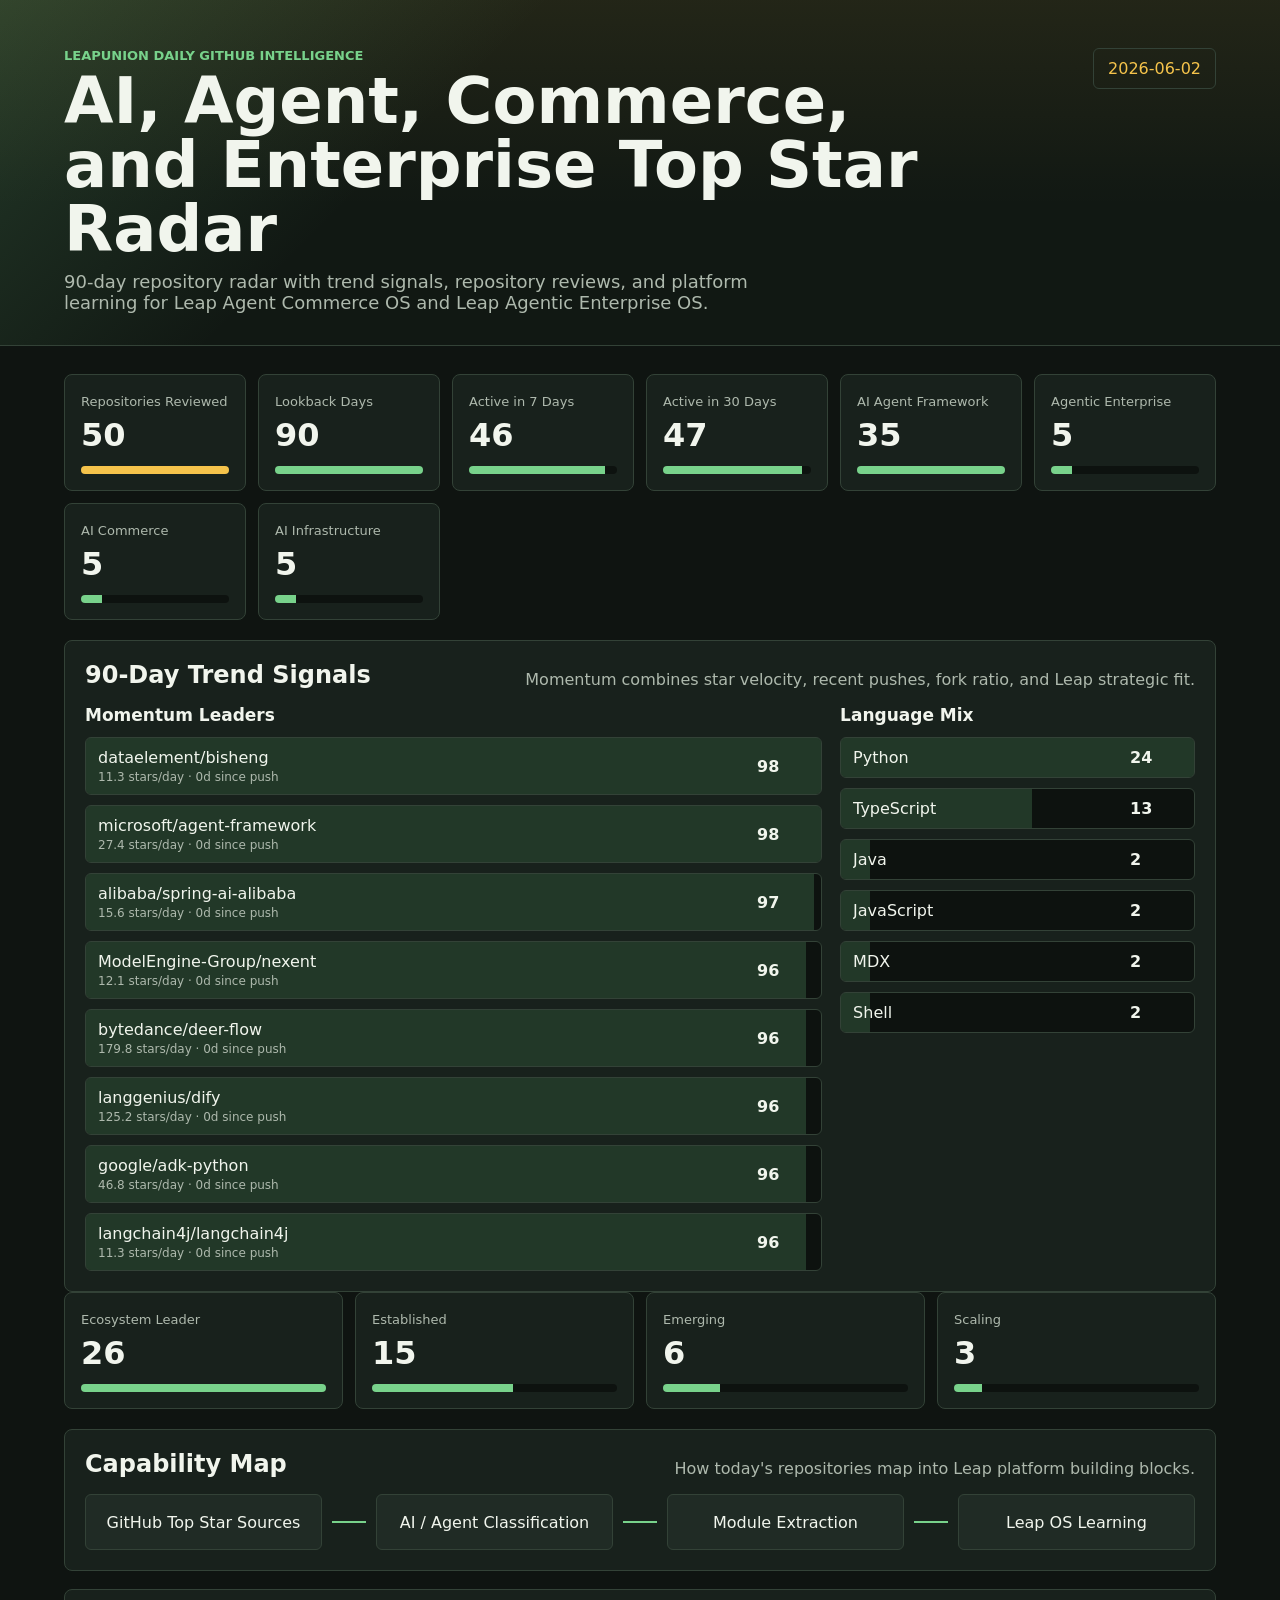
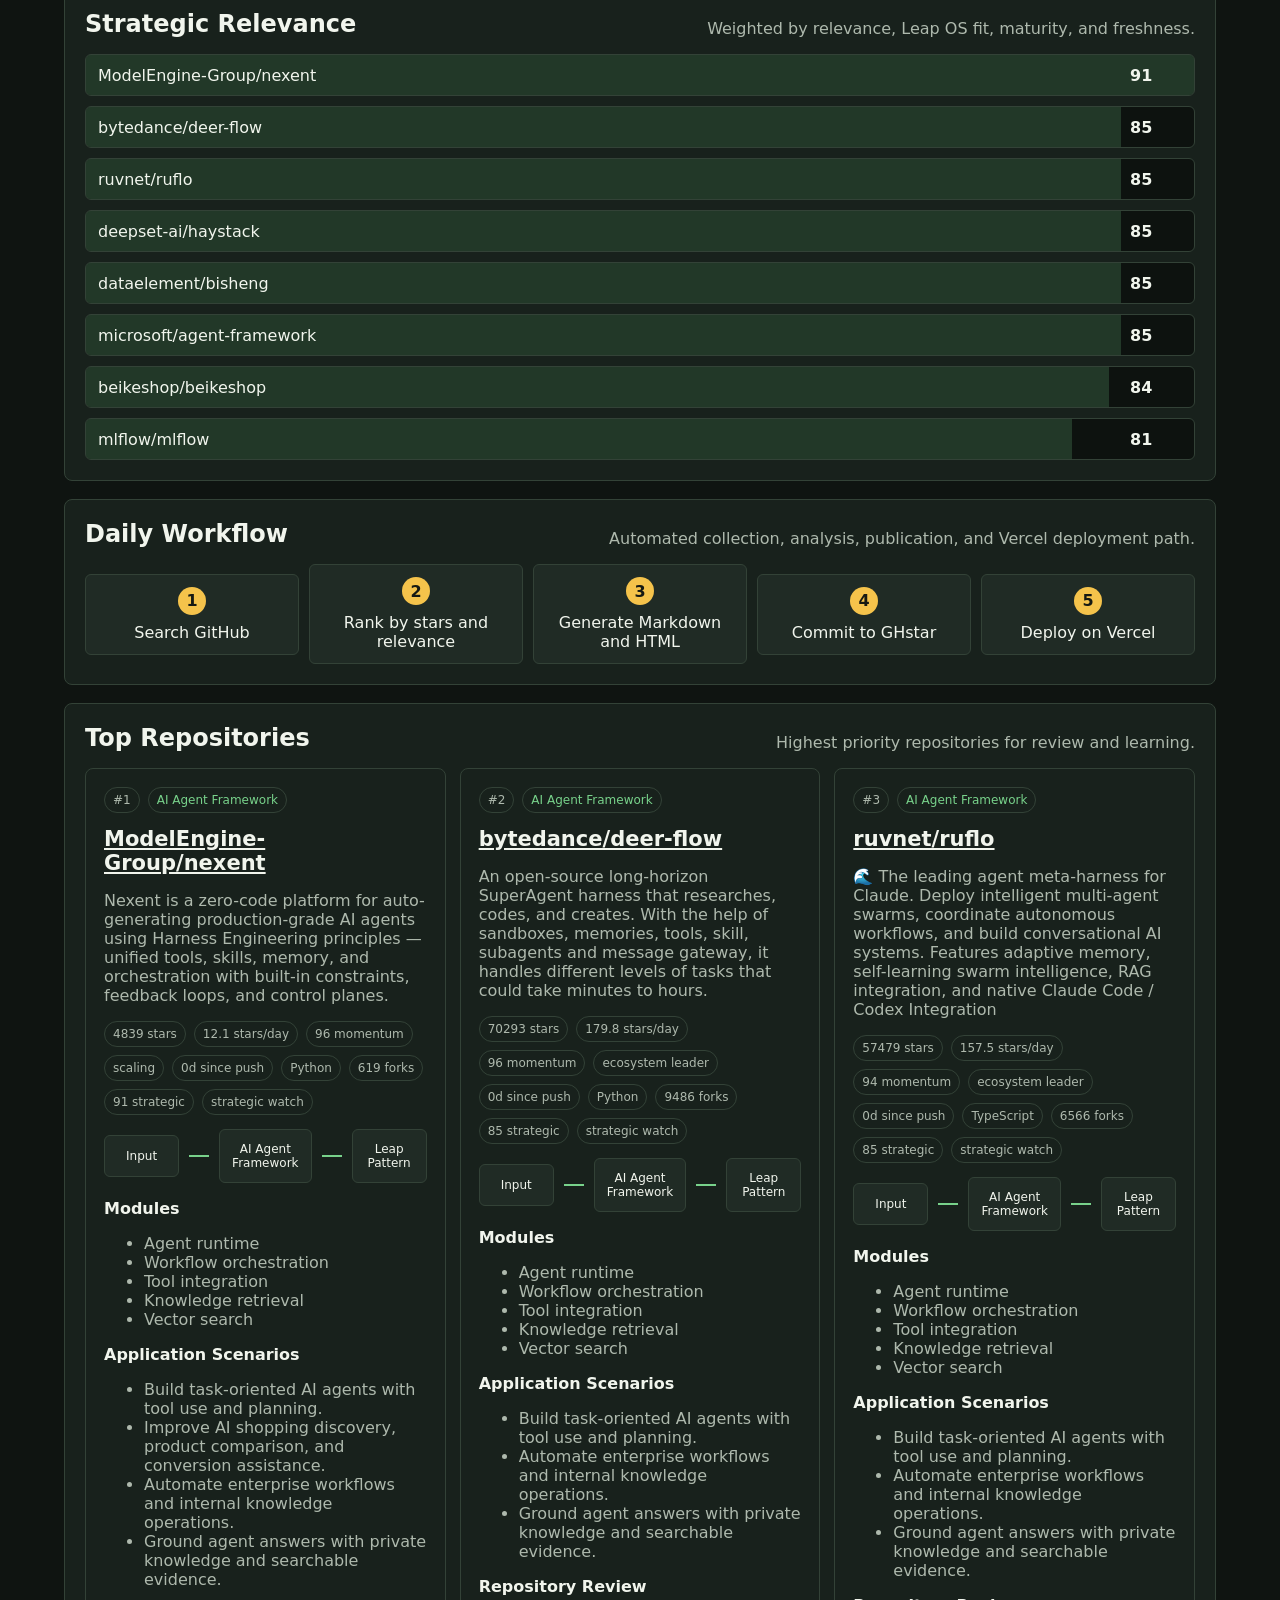
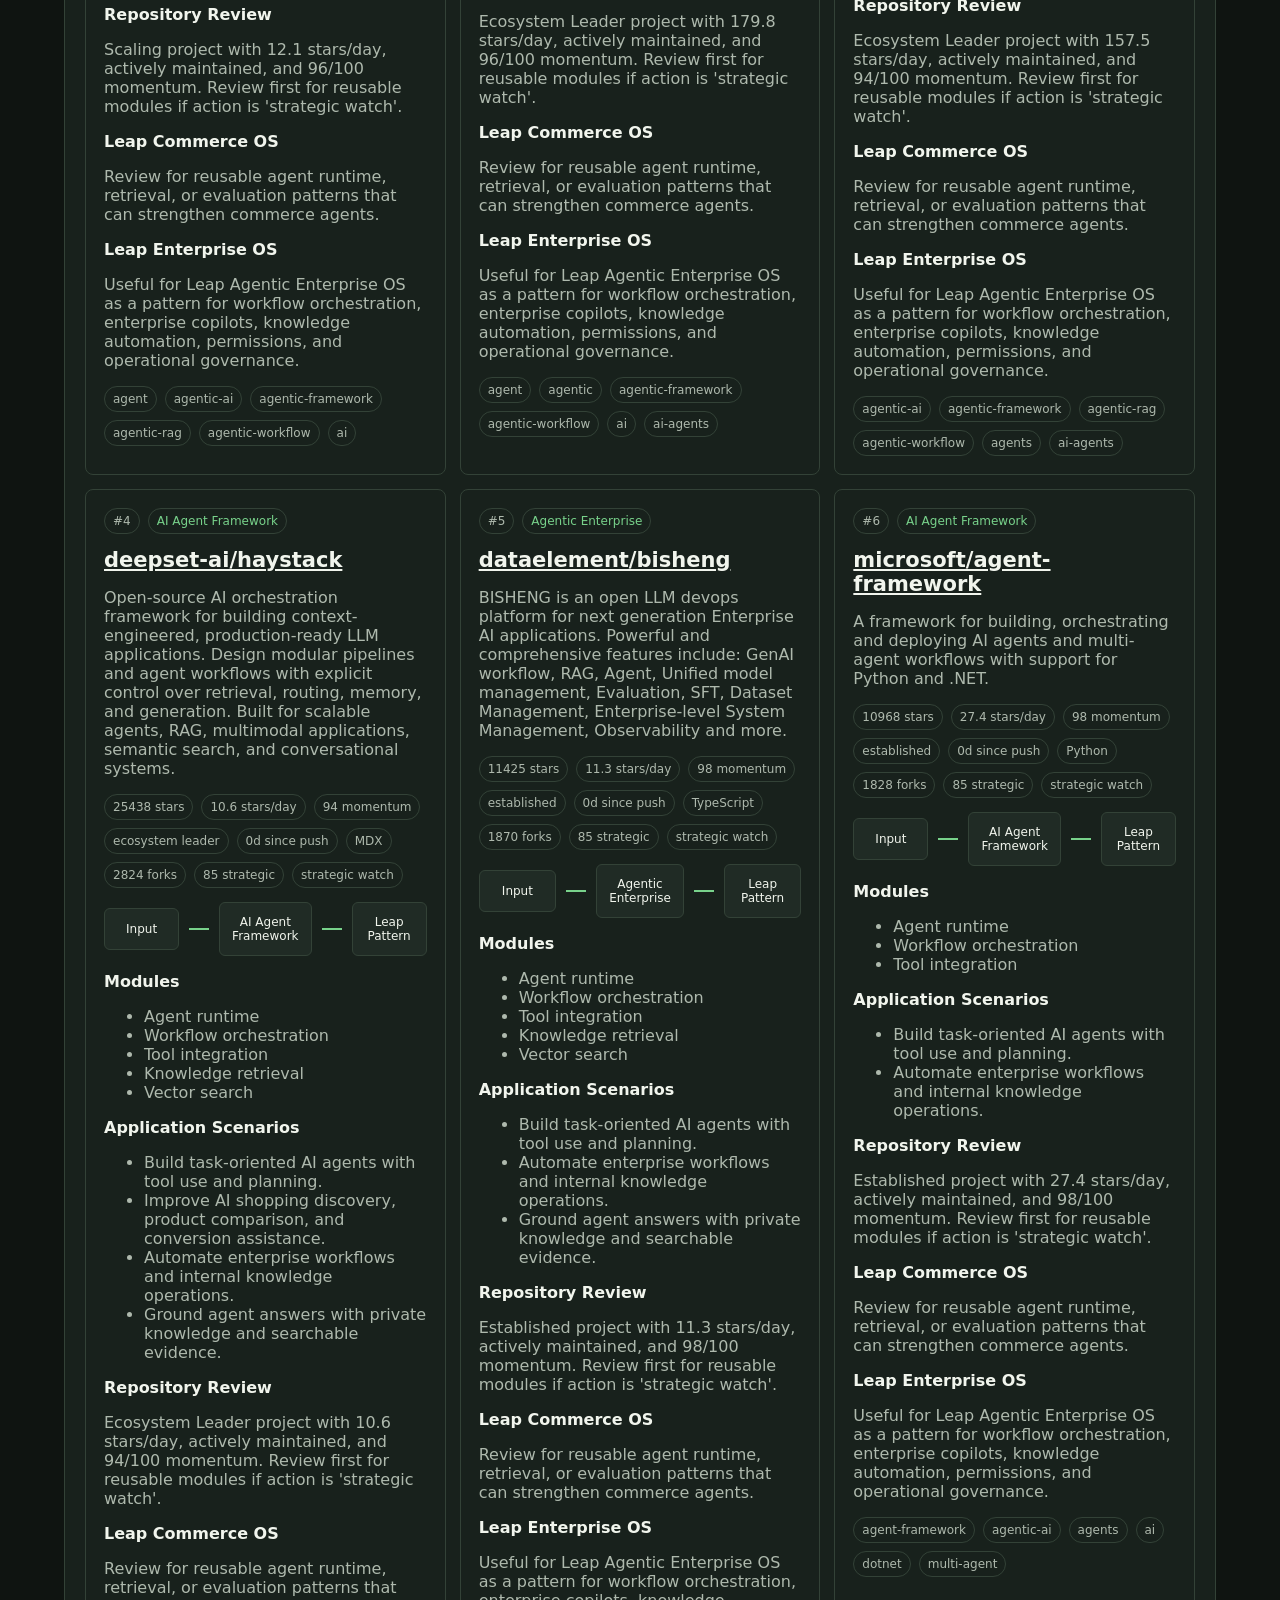
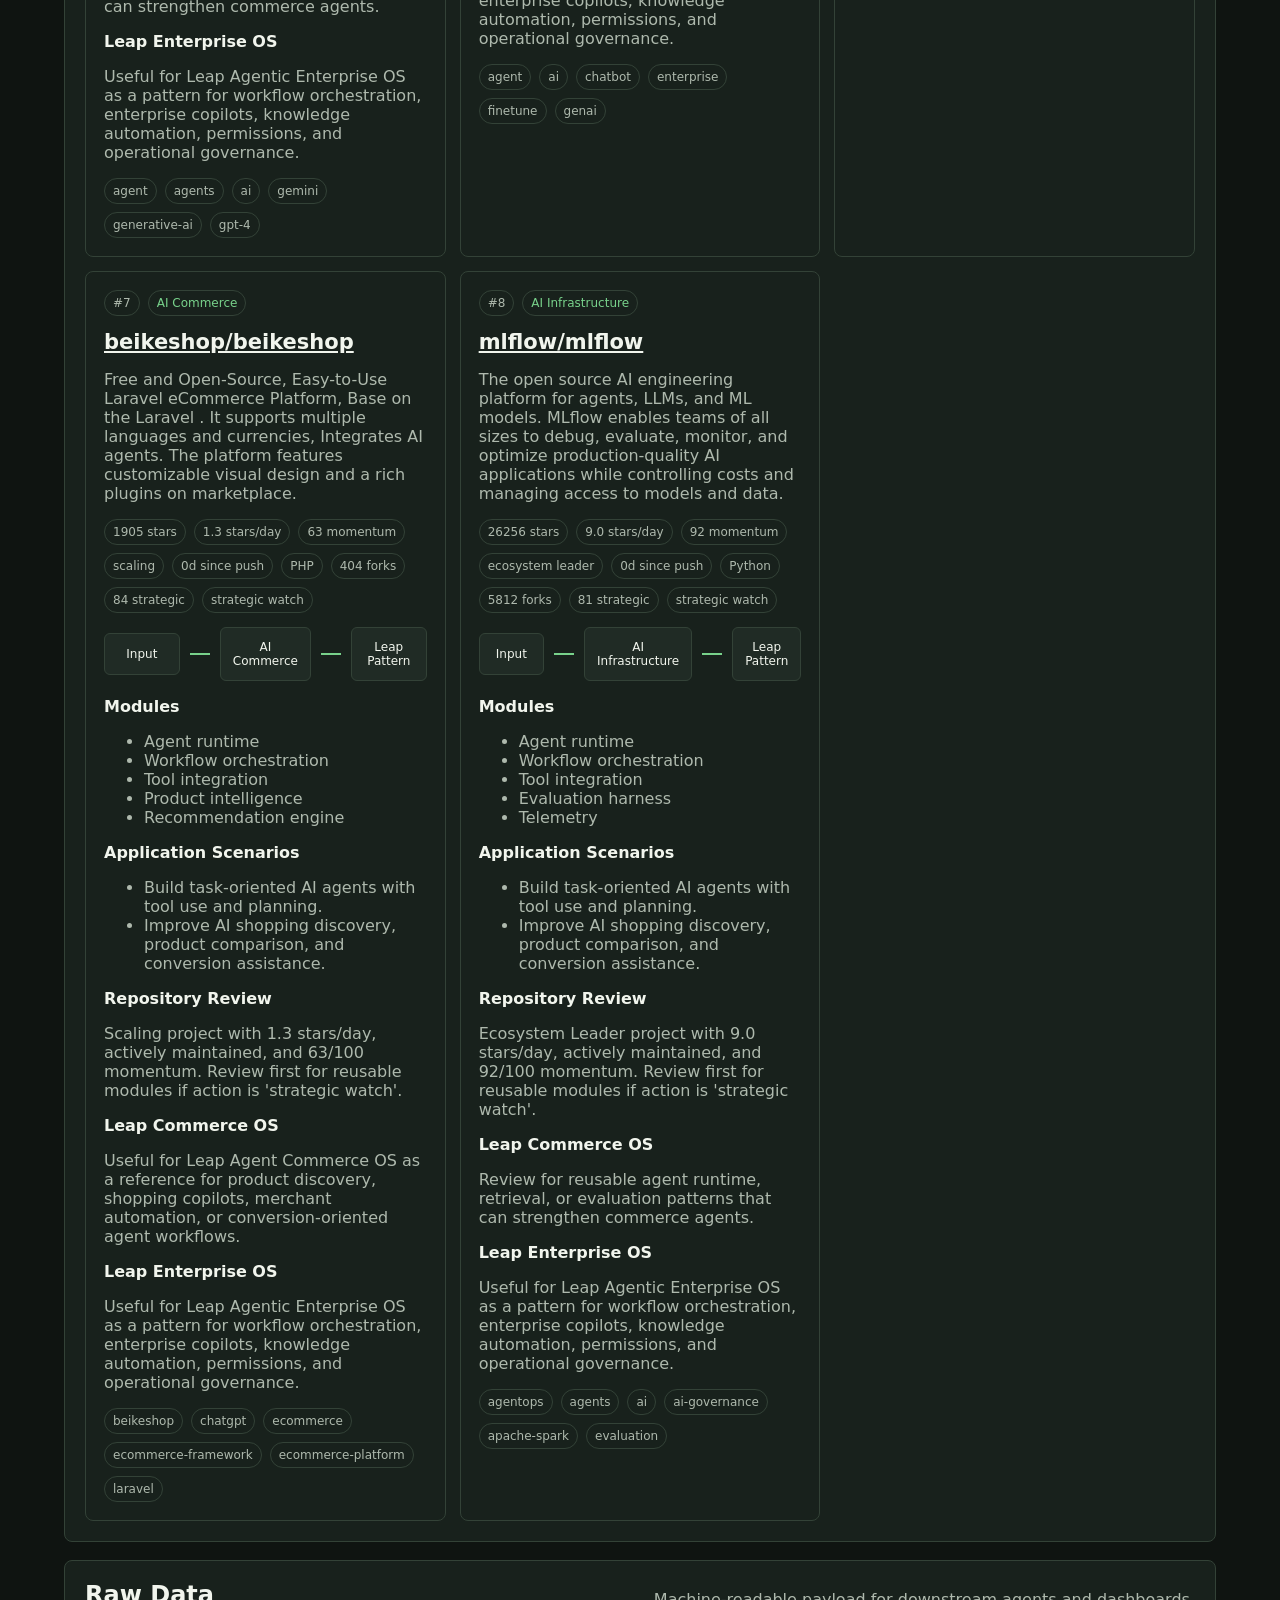
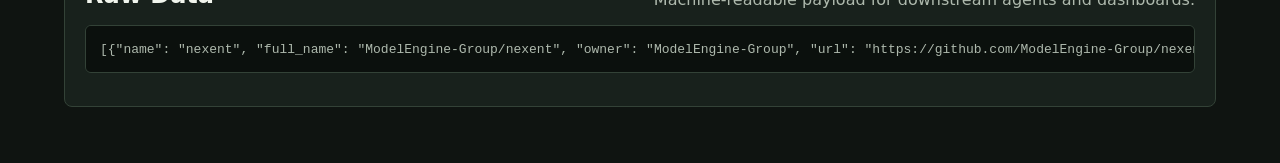
==== commit b3040886: "chore: update daily GHstar report" ====
--- a/public/index.html
+++ b/public/index.html
@@ -3,7 +3,7 @@
   <head>
     <meta charset="utf-8">
     <meta name="viewport" content="width=device-width, initial-scale=1">
-    <title>GHstar AI & Agent 90-Day Radar - 2026-06-01</title>
+    <title>GHstar AI & Agent 90-Day Radar - 2026-06-02</title>
     <link rel="stylesheet" href="./assets/styles.css">
   </head>
   <body>
@@ -13,7 +13,7 @@
         <h1>AI, Agent, Commerce, and Enterprise Top Star Radar</h1>
         <p class="sub">90-day repository radar with trend signals, repository reviews, and platform learning for Leap Agent Commerce OS and Leap Agentic Enterprise OS.</p>
       </div>
-      <time>2026-06-01</time>
+      <time>2026-06-02</time>
     </header>
 
     <main>
@@ -92,7 +92,7 @@
 
 
         <div class="score-row">
-          <span>jnMetaCode/agency-agents-zh <em>155.6 stars/day · 0d since push</em></span>
+          <span>alibaba/spring-ai-alibaba <em>15.6 stars/day · 0d since push</em></span>
           <b>97</b>
           <i style="width:99.0%"></i>
         </div>
@@ -106,14 +106,7 @@
 
 
         <div class="score-row">
-          <span>bytedance/deer-flow <em>180.0 stars/day · 0d since push</em></span>
-          <b>96</b>
-          <i style="width:98.0%"></i>
-        </div>
-
-
-        <div class="score-row">
-          <span>builderz-labs/mission-control <em>47.3 stars/day · 1d since push</em></span>
+          <span>bytedance/deer-flow <em>179.8 stars/day · 0d since push</em></span>
           <b>96</b>
           <i style="width:98.0%"></i>
         </div>
@@ -127,7 +120,14 @@
 
 
         <div class="score-row">
-          <span>enescingoz/awesome-n8n-templates <em>58.2 stars/day · 0d since push</em></span>
+          <span>google/adk-python <em>46.8 stars/day · 0d since push</em></span>
+          <b>96</b>
+          <i style="width:98.0%"></i>
+        </div>
+
+
+        <div class="score-row">
+          <span>langchain4j/langchain4j <em>11.3 stars/day · 0d since push</em></span>
           <b>96</b>
           <i style="width:98.0%"></i>
         </div>
@@ -138,43 +138,43 @@
             <div class="score-chart">
         <div class="score-row compact">
           <span>Python</span>
-          <b>23</b>
+          <b>24</b>
           <i style="width:100.0%"></i>
         </div>
 
 
         <div class="score-row compact">
           <span>TypeScript</span>
-          <b>15</b>
-          <i style="width:65.2%"></i>
+          <b>13</b>
+          <i style="width:54.2%"></i>
         </div>
 
 
         <div class="score-row compact">
           <span>Java</span>
           <b>2</b>
-          <i style="width:8.7%"></i>
+          <i style="width:8.3%"></i>
+        </div>
+
+
+        <div class="score-row compact">
+          <span>JavaScript</span>
+          <b>2</b>
+          <i style="width:8.3%"></i>
         </div>
 
 
         <div class="score-row compact">
           <span>MDX</span>
           <b>2</b>
-          <i style="width:8.7%"></i>
+          <i style="width:8.3%"></i>
         </div>
 
 
         <div class="score-row compact">
           <span>Shell</span>
           <b>2</b>
-          <i style="width:8.7%"></i>
-        </div>
-
-
-        <div class="score-row compact">
-          <span>Unknown</span>
-          <b>2</b>
-          <i style="width:8.7%"></i>
+          <i style="width:8.3%"></i>
         </div>
         </div>
           </div>
@@ -185,29 +185,29 @@
 
         <article class="metric">
           <span>Ecosystem Leader</span>
-          <strong>29</strong>
+          <strong>26</strong>
           <div class="bar"><i style="width:100.0%"></i></div>
         </article>
 
 
         <article class="metric">
           <span>Established</span>
-          <strong>14</strong>
-          <div class="bar"><i style="width:48.3%"></i></div>
+          <strong>15</strong>
+          <div class="bar"><i style="width:57.7%"></i></div>
         </article>
 
 
         <article class="metric">
           <span>Emerging</span>
-          <strong>4</strong>
-          <div class="bar"><i style="width:13.8%"></i></div>
+          <strong>6</strong>
+          <div class="bar"><i style="width:23.1%"></i></div>
         </article>
 
 
         <article class="metric">
           <span>Scaling</span>
           <strong>3</strong>
-          <div class="bar"><i style="width:10.3%"></i></div>
+          <div class="bar"><i style="width:11.5%"></i></div>
         </article>
 
       </section>
@@ -322,13 +322,13 @@
       <h3><a href="https://github.com/ModelEngine-Group/nexent">ModelEngine-Group/nexent</a></h3>
       <p>Nexent is a zero-code platform for auto-generating production-grade AI agents using Harness Engineering principles — unified tools, skills, memory, and orchestration with built-in constraints, feedback loops, and control planes.</p>
       <div class="stats">
-        <span>4821 stars</span>
+        <span>4839 stars</span>
         <span>12.1 stars/day</span>
         <span>96 momentum</span>
         <span>scaling</span>
         <span>0d since push</span>
         <span>Python</span>
-        <span>617 forks</span>
+        <span>619 forks</span>
         <span>91 strategic</span>
         <span>strategic watch</span>
       </div>
@@ -357,13 +357,13 @@
       <h3><a href="https://github.com/bytedance/deer-flow">bytedance/deer-flow</a></h3>
       <p>An open-source long-horizon SuperAgent harness that researches, codes, and creates. With the help of sandboxes, memories, tools, skill, subagents and message gateway, it handles different levels of tasks that could take minutes to hours.</p>
       <div class="stats">
-        <span>70191 stars</span>
-        <span>180.0 stars/day</span>
+        <span>70293 stars</span>
+        <span>179.8 stars/day</span>
         <span>96 momentum</span>
         <span>ecosystem leader</span>
         <span>0d since push</span>
         <span>Python</span>
-        <span>9475 forks</span>
+        <span>9486 forks</span>
         <span>85 strategic</span>
         <span>strategic watch</span>
       </div>
@@ -375,7 +375,7 @@
       <h4>Application Scenarios</h4>
       <ul><li>Build task-oriented AI agents with tool use and planning.</li><li>Automate enterprise workflows and internal knowledge operations.</li><li>Ground agent answers with private knowledge and searchable evidence.</li></ul>
       <h4>Repository Review</h4>
-      <p>Ecosystem Leader project with 180.0 stars/day, actively maintained, and 96/100 momentum. Review first for reusable modules if action is &#x27;strategic watch&#x27;.</p>
+      <p>Ecosystem Leader project with 179.8 stars/day, actively maintained, and 96/100 momentum. Review first for reusable modules if action is &#x27;strategic watch&#x27;.</p>
       <h4>Leap Commerce OS</h4>
       <p>Review for reusable agent runtime, retrieval, or evaluation patterns that can strengthen commerce agents.</p>
       <h4>Leap Enterprise OS</h4>
@@ -392,13 +392,13 @@
       <h3><a href="https://github.com/ruvnet/ruflo">ruvnet/ruflo</a></h3>
       <p>🌊 The leading agent meta-harness for Claude. Deploy intelligent multi-agent swarms, coordinate autonomous workflows, and build conversational AI systems. Features adaptive memory, self-learning swarm intelligence, RAG integration, and native Claude Code / Codex Integration</p>
       <div class="stats">
-        <span>57224 stars</span>
-        <span>157.2 stars/day</span>
+        <span>57479 stars</span>
+        <span>157.5 stars/day</span>
         <span>94 momentum</span>
         <span>ecosystem leader</span>
         <span>0d since push</span>
         <span>TypeScript</span>
-        <span>6518 forks</span>
+        <span>6566 forks</span>
         <span>85 strategic</span>
         <span>strategic watch</span>
       </div>
@@ -410,7 +410,7 @@
       <h4>Application Scenarios</h4>
       <ul><li>Build task-oriented AI agents with tool use and planning.</li><li>Automate enterprise workflows and internal knowledge operations.</li><li>Ground agent answers with private knowledge and searchable evidence.</li></ul>
       <h4>Repository Review</h4>
-      <p>Ecosystem Leader project with 157.2 stars/day, actively maintained, and 94/100 momentum. Review first for reusable modules if action is &#x27;strategic watch&#x27;.</p>
+      <p>Ecosystem Leader project with 157.5 stars/day, actively maintained, and 94/100 momentum. Review first for reusable modules if action is &#x27;strategic watch&#x27;.</p>
       <h4>Leap Commerce OS</h4>
       <p>Review for reusable agent runtime, retrieval, or evaluation patterns that can strengthen commerce agents.</p>
       <h4>Leap Enterprise OS</h4>
@@ -427,13 +427,13 @@
       <h3><a href="https://github.com/deepset-ai/haystack">deepset-ai/haystack</a></h3>
       <p>Open-source AI orchestration framework for building context-engineered, production-ready LLM applications. Design modular pipelines and agent workflows with explicit control over retrieval, routing, memory, and generation. Built for scalable agents, RAG, multimodal applications, semantic search, and conversational systems.</p>
       <div class="stats">
-        <span>25431 stars</span>
+        <span>25438 stars</span>
         <span>10.6 stars/day</span>
         <span>94 momentum</span>
         <span>ecosystem leader</span>
         <span>0d since push</span>
         <span>MDX</span>
-        <span>2820 forks</span>
+        <span>2824 forks</span>
         <span>85 strategic</span>
         <span>strategic watch</span>
       </div>
@@ -462,7 +462,7 @@
       <h3><a href="https://github.com/dataelement/bisheng">dataelement/bisheng</a></h3>
       <p>BISHENG is an open LLM devops platform for next generation Enterprise AI applications. Powerful and comprehensive features include: GenAI workflow, RAG, Agent, Unified model management, Evaluation, SFT, Dataset Management, Enterprise-level System Management, Observability and more.</p>
       <div class="stats">
-        <span>11420 stars</span>
+        <span>11425 stars</span>
         <span>11.3 stars/day</span>
         <span>98 momentum</span>
         <span>established</span>
@@ -497,13 +497,13 @@
       <h3><a href="https://github.com/microsoft/agent-framework">microsoft/agent-framework</a></h3>
       <p>A framework for building, orchestrating and deploying AI agents and multi-agent workflows with support for Python and .NET.</p>
       <div class="stats">
-        <span>10945 stars</span>
+        <span>10968 stars</span>
         <span>27.4 stars/day</span>
         <span>98 momentum</span>
         <span>established</span>
         <span>0d since push</span>
         <span>Python</span>
-        <span>1820 forks</span>
+        <span>1828 forks</span>
         <span>85 strategic</span>
         <span>strategic watch</span>
       </div>
@@ -567,13 +567,13 @@
       <h3><a href="https://github.com/mlflow/mlflow">mlflow/mlflow</a></h3>
       <p>The open source AI engineering platform for agents, LLMs, and ML models. MLflow enables teams of all sizes to debug, evaluate, monitor, and optimize production-quality AI applications while controlling costs and managing access to models and data.</p>
       <div class="stats">
-        <span>26235 stars</span>
+        <span>26256 stars</span>
         <span>9.0 stars/day</span>
         <span>92 momentum</span>
         <span>ecosystem leader</span>
         <span>0d since push</span>
         <span>Python</span>
-        <span>5808 forks</span>
+        <span>5812 forks</span>
         <span>81 strategic</span>
         <span>strategic watch</span>
       </div>
@@ -601,7 +601,7 @@
           <h2>Raw Data</h2>
           <p>Machine-readable payload for downstream agents and dashboards.</p>
         </div>
-        <pre id="raw-data">[{&quot;name&quot;: &quot;nexent&quot;, &quot;full_name&quot;: &quot;ModelEngine-Group/nexent&quot;, &quot;owner&quot;: &quot;ModelEngine-Group&quot;, &quot;url&quot;: &quot;https://github.com/ModelEngine-Group/nexent&quot;, &quot;description&quot;: &quot;Nexent is a zero-code platform for auto-generating production-grade AI agents using Harness Engineering principles — unified tools, skills, memory, and orchestration with built-in constraints, feedback loops, and control planes.&quot;, &quot;language&quot;: &quot;Python&quot;, &quot;stars&quot;: 4821, &quot;forks&quot;: 617, &quot;topics&quot;: [&quot;agent&quot;, &quot;agentic-ai&quot;, &quot;agentic-framework&quot;, &quot;agentic-rag&quot;, &quot;agentic-workflow&quot;, &quot;ai&quot;, &quot;harness&quot;, &quot;harness-engineering&quot;, &quot;llm&quot;, &quot;mcp&quot;, &quot;multi-agent&quot;, &quot;rag&quot;], &quot;created_at&quot;: &quot;2025-04-28T10:44:33Z&quot;, &quot;updated_at&quot;: &quot;2026-06-01T14:57:14Z&quot;, &quot;pushed_at&quot;: &quot;2026-06-01T12:33:39Z&quot;, &quot;category&quot;: &quot;AI Agent Framework&quot;, &quot;relevance&quot;: 49, &quot;modules&quot;: [&quot;Agent runtime&quot;, &quot;Workflow orchestration&quot;, &quot;Tool integration&quot;, &quot;Knowledge retrieval&quot;, &quot;Vector search&quot;], &quot;scenarios&quot;: [&quot;Build task-oriented AI agents with tool use and planning.&quot;, &quot;Improve AI shopping discovery, product comparison, and conversion assistance.&quot;, &quot;Automate enterprise workflows and internal knowledge operations.&quot;, &quot;Ground agent answers with private knowledge and searchable evidence.&quot;], &quot;commerce_score&quot;: 6, &quot;enterprise_score&quot;: 9, &quot;strategic_score&quot;: 91, &quot;action_level&quot;: &quot;strategic watch&quot;, &quot;age_days&quot;: 399, &quot;days_since_push&quot;: 0, &quot;stars_per_day&quot;: 12.08, &quot;fork_ratio&quot;: 0.128, &quot;momentum_score&quot;: 96, &quot;maturity_level&quot;: &quot;scaling&quot;, &quot;repository_review&quot;: &quot;Scaling project with 12.1 stars/day, actively maintained, and 96/100 momentum. Review first for reusable modules if action is &#x27;strategic watch&#x27;.&quot;, &quot;leap_commerce&quot;: &quot;Review for reusable agent runtime, retrieval, or evaluation patterns that can strengthen commerce agents.&quot;, &quot;leap_enterprise&quot;: &quot;Useful for Leap Agentic Enterprise OS as a pattern for workflow orchestration, enterprise copilots, knowledge automation, permissions, and operational governance.&quot;}, {&quot;name&quot;: &quot;deer-flow&quot;, &quot;full_name&quot;: &quot;bytedance/deer-flow&quot;, &quot;owner&quot;: &quot;bytedance&quot;, &quot;url&quot;: &quot;https://github.com/bytedance/deer-flow&quot;, &quot;description&quot;: &quot;An open-source long-horizon SuperAgent harness that researches, codes, and creates. With the help of sandboxes, memories, tools, skill, subagents and message gateway, it handles different levels of tasks that could take minutes to hours.&quot;, &quot;language&quot;: &quot;Python&quot;, &quot;stars&quot;: 70191, &quot;forks&quot;: 9475, &quot;topics&quot;: [&quot;agent&quot;, &quot;agentic&quot;, &quot;agentic-framework&quot;, &quot;agentic-workflow&quot;, &quot;ai&quot;, &quot;ai-agents&quot;, &quot;deep-research&quot;, &quot;harness&quot;, &quot;langchain&quot;, &quot;langgraph&quot;, &quot;langmanus&quot;, &quot;llm&quot;, &quot;multi-agent&quot;, &quot;nodejs&quot;, &quot;podcast&quot;, &quot;python&quot;, &quot;superagent&quot;, &quot;typescript&quot;], &quot;created_at&quot;: &quot;2025-05-07T02:50:19Z&quot;, &quot;updated_at&quot;: &quot;2026-06-01T18:48:48Z&quot;, &quot;pushed_at&quot;: &quot;2026-06-01T07:50:39Z&quot;, &quot;category&quot;: &quot;AI Agent Framework&quot;, &quot;relevance&quot;: 49, &quot;modules&quot;: [&quot;Agent runtime&quot;, &quot;Workflow orchestration&quot;, &quot;Tool integration&quot;, &quot;Knowledge retrieval&quot;, &quot;Vector search&quot;], &quot;scenarios&quot;: [&quot;Build task-oriented AI agents with tool use and planning.&quot;, &quot;Automate enterprise workflows and internal knowledge operations.&quot;, &quot;Ground agent answers with private knowledge and searchable evidence.&quot;], &quot;commerce_score&quot;: 3, &quot;enterprise_score&quot;: 9, &quot;strategic_score&quot;: 85, &quot;action_level&quot;: &quot;strategic watch&quot;, &quot;age_days&quot;: 390, &quot;days_since_push&quot;: 0, &quot;stars_per_day&quot;: 179.98, &quot;fork_ratio&quot;: 0.135, &quot;momentum_score&quot;: 96, &quot;maturity_level&quot;: &quot;ecosystem leader&quot;, &quot;repository_review&quot;: &quot;Ecosystem Leader project with 180.0 stars/day, actively maintained, and 96/100 momentum. Review first for reusable modules if action is &#x27;strategic watch&#x27;.&quot;, &quot;leap_commerce&quot;: &quot;Review for reusable agent runtime, retrieval, or evaluation patterns that can strengthen commerce agents.&quot;, &quot;leap_enterprise&quot;: &quot;Useful for Leap Agentic Enterprise OS as a pattern for workflow orchestration, enterprise copilots, knowledge automation, permissions, and operational governance.&quot;}, {&quot;name&quot;: &quot;ruflo&quot;, &quot;full_name&quot;: &quot;ruvnet/ruflo&quot;, &quot;owner&quot;: &quot;ruvnet&quot;, &quot;url&quot;: &quot;https://github.com/ruvnet/ruflo&quot;, &quot;description&quot;: &quot;🌊 The leading agent meta-harness for Claude. Deploy intelligent multi-agent swarms, coordinate autonomous workflows, and build conversational AI systems. Features adaptive memory, self-learning swarm intelligence, RAG integration, and native Claude Code / Codex Integration&quot;, &quot;language&quot;: &quot;TypeScript&quot;, &quot;stars&quot;: 57224, &quot;forks&quot;: 6518, &quot;topics&quot;: [&quot;agentic-ai&quot;, &quot;agentic-framework&quot;, &quot;agentic-rag&quot;, &quot;agentic-workflow&quot;, &quot;agents&quot;, &quot;ai-agents&quot;, &quot;ai-assistant&quot;, &quot;ai-coding&quot;, &quot;ai-skills&quot;, &quot;autonomous-agents&quot;, &quot;claude-code&quot;, &quot;codex&quot;, &quot;mcp-server&quot;, &quot;multi-agent&quot;, &quot;multi-agent-systems&quot;, &quot;npm&quot;, &quot;skills&quot;, &quot;swarm&quot;, &quot;swarm-intelligence&quot;, &quot;typescript&quot;], &quot;created_at&quot;: &quot;2025-06-02T21:24:20Z&quot;, &quot;updated_at&quot;: &quot;2026-06-01T18:39:10Z&quot;, &quot;pushed_at&quot;: &quot;2026-06-01T09:44:28Z&quot;, &quot;category&quot;: &quot;AI Agent Framework&quot;, &quot;relevance&quot;: 49, &quot;modules&quot;: [&quot;Agent runtime&quot;, &quot;Workflow orchestration&quot;, &quot;Tool integration&quot;, &quot;Knowledge retrieval&quot;, &quot;Vector search&quot;], &quot;scenarios&quot;: [&quot;Build task-oriented AI agents with tool use and planning.&quot;, &quot;Automate enterprise workflows and internal knowledge operations.&quot;, &quot;Ground agent answers with private knowledge and searchable evidence.&quot;], &quot;commerce_score&quot;: 3, &quot;enterprise_score&quot;: 9, &quot;strategic_score&quot;: 85, &quot;action_level&quot;: &quot;strategic watch&quot;, &quot;age_days&quot;: 364, &quot;days_since_push&quot;: 0, &quot;stars_per_day&quot;: 157.21, &quot;fork_ratio&quot;: 0.1139, &quot;momentum_score&quot;: 94, &quot;maturity_level&quot;: &quot;ecosystem leader&quot;, &quot;repository_review&quot;: &quot;Ecosystem Leader project with 157.2 stars/day, actively maintained, and 94/100 momentum. Review first for reusable modules if action is &#x27;strategic watch&#x27;.&quot;, &quot;leap_commerce&quot;: &quot;Review for reusable agent runtime, retrieval, or evaluation patterns that can strengthen commerce agents.&quot;, &quot;leap_enterprise&quot;: &quot;Useful for Leap Agentic Enterprise OS as a pattern for workflow orchestration, enterprise copilots, knowledge automation, permissions, and operational governance.&quot;}, {&quot;name&quot;: &quot;haystack&quot;, &quot;full_name&quot;: &quot;deepset-ai/haystack&quot;, &quot;owner&quot;: &quot;deepset-ai&quot;, &quot;url&quot;: &quot;https://github.com/deepset-ai/haystack&quot;, &quot;description&quot;: &quot;Open-source AI orchestration framework for building context-engineered, production-ready LLM applications. Design modular pipelines and agent workflows with explicit control over retrieval, routing, memory, and generation. Built for scalable agents, RAG, multimodal applications, semantic search, and conversational systems.&quot;, &quot;language&quot;: &quot;MDX&quot;, &quot;stars&quot;: 25431, &quot;forks&quot;: 2820, &quot;topics&quot;: [&quot;agent&quot;, &quot;agents&quot;, &quot;ai&quot;, &quot;gemini&quot;, &quot;generative-ai&quot;, &quot;gpt-4&quot;, &quot;information-retrieval&quot;, &quot;large-language-models&quot;, &quot;llm&quot;, &quot;machine-learning&quot;, &quot;nlp&quot;, &quot;orchestration&quot;, &quot;python&quot;, &quot;pytorch&quot;, &quot;question-answering&quot;, &quot;rag&quot;, &quot;retrieval-augmented-generation&quot;, &quot;semantic-search&quot;, &quot;summarization&quot;, &quot;transformers&quot;], &quot;created_at&quot;: &quot;2019-11-14T09:05:28Z&quot;, &quot;updated_at&quot;: &quot;2026-06-01T17:21:43Z&quot;, &quot;pushed_at&quot;: &quot;2026-06-01T18:06:56Z&quot;, &quot;category&quot;: &quot;AI Agent Framework&quot;, &quot;relevance&quot;: 49, &quot;modules&quot;: [&quot;Agent runtime&quot;, &quot;Workflow orchestration&quot;, &quot;Tool integration&quot;, &quot;Knowledge retrieval&quot;, &quot;Vector search&quot;], &quot;scenarios&quot;: [&quot;Build task-oriented AI agents with tool use and planning.&quot;, &quot;Improve AI shopping discovery, product comparison, and conversion assistance.&quot;, &quot;Automate enterprise workflows and internal knowledge operations.&quot;, &quot;Ground agent answers with private knowledge and searchable evidence.&quot;], &quot;commerce_score&quot;: 6, &quot;enterprise_score&quot;: 6, &quot;strategic_score&quot;: 85, &quot;action_level&quot;: &quot;strategic watch&quot;, &quot;age_days&quot;: 2391, &quot;days_since_push&quot;: 0, &quot;stars_per_day&quot;: 10.64, &quot;fork_ratio&quot;: 0.1109, &quot;momentum_score&quot;: 94, &quot;maturity_level&quot;: &quot;ecosystem leader&quot;, &quot;repository_review&quot;: &quot;Ecosystem Leader project with 10.6 stars/day, actively maintained, and 94/100 momentum. Review first for reusable modules if action is &#x27;strategic watch&#x27;.&quot;, &quot;leap_commerce&quot;: &quot;Review for reusable agent runtime, retrieval, or evaluation patterns that can strengthen commerce agents.&quot;, &quot;leap_enterprise&quot;: &quot;Useful for Leap Agentic Enterprise OS as a pattern for workflow orchestration, enterprise copilots, knowledge automation, permissions, and operational governance.&quot;}, {&quot;name&quot;: &quot;bisheng&quot;, &quot;full_name&quot;: &quot;dataelement/bisheng&quot;, &quot;owner&quot;: &quot;dataelement&quot;, &quot;url&quot;: &quot;https://github.com/dataelement/bisheng&quot;, &quot;description&quot;: &quot;BISHENG is an open LLM devops platform for next generation Enterprise AI applications. Powerful and comprehensive features include: GenAI workflow, RAG, Agent, Unified model management, Evaluation, SFT, Dataset Management, Enterprise-level System Management, Observability and more.&quot;, &quot;language&quot;: &quot;TypeScript&quot;, &quot;stars&quot;: 11420, &quot;forks&quot;: 1870, &quot;topics&quot;: [&quot;agent&quot;, &quot;ai&quot;, &quot;chatbot&quot;, &quot;enterprise&quot;, &quot;finetune&quot;, &quot;genai&quot;, &quot;gpt&quot;, &quot;langchian&quot;, &quot;llama&quot;, &quot;llm&quot;, &quot;llmdevops&quot;, &quot;llmops&quot;, &quot;ocr&quot;, &quot;openai&quot;, &quot;orchestration&quot;, &quot;python&quot;, &quot;rag&quot;, &quot;react&quot;, &quot;sft&quot;, &quot;workflow&quot;], &quot;created_at&quot;: &quot;2023-08-28T10:00:24Z&quot;, &quot;updated_at&quot;: &quot;2026-06-01T15:18:18Z&quot;, &quot;pushed_at&quot;: &quot;2026-06-01T12:22:03Z&quot;, &quot;category&quot;: &quot;Agentic Enterprise&quot;, &quot;relevance&quot;: 49, &quot;modules&quot;: [&quot;Agent runtime&quot;, &quot;Workflow orchestration&quot;, &quot;Tool integration&quot;, &quot;Knowledge retrieval&quot;, &quot;Vector search&quot;], &quot;scenarios&quot;: [&quot;Build task-oriented AI agents with tool use and planning.&quot;, &quot;Automate enterprise workflows and internal knowledge operations.&quot;, &quot;Ground agent answers with private knowledge and searchable evidence.&quot;], &quot;commerce_score&quot;: 3, &quot;enterprise_score&quot;: 9, &quot;strategic_score&quot;: 85, &quot;action_level&quot;: &quot;strategic watch&quot;, &quot;age_days&quot;: 1008, &quot;days_since_push&quot;: 0, &quot;stars_per_day&quot;: 11.33, &quot;fork_ratio&quot;: 0.1637, &quot;momentum_score&quot;: 98, &quot;maturity_level&quot;: &quot;established&quot;, &quot;repository_review&quot;: &quot;Established project with 11.3 stars/day, actively maintained, and 98/100 momentum. Review first for reusable modules if action is &#x27;strategic watch&#x27;.&quot;, &quot;leap_commerce&quot;: &quot;Review for reusable agent runtime, retrieval, or evaluation patterns that can strengthen commerce agents.&quot;, &quot;leap_enterprise&quot;: &quot;Useful for Leap Agentic Enterprise OS as a pattern for workflow orchestration, enterprise copilots, knowledge automation, permissions, and operational governance.&quot;}, {&quot;name&quot;: &quot;agent-framework&quot;, &quot;full_name&quot;: &quot;microsoft/agent-framework&quot;, &quot;owner&quot;: &quot;microsoft&quot;, &quot;url&quot;: &quot;https://github.com/microsoft/agent-framework&quot;, &quot;description&quot;: &quot;A framework for building, orchestrating and deploying AI agents and multi-agent workflows with support for Python and .NET.&quot;, &quot;language&quot;: &quot;Python&quot;, &quot;stars&quot;: 10945, &quot;forks&quot;: 1820, &quot;topics&quot;: [&quot;agent-framework&quot;, &quot;agentic-ai&quot;, &quot;agents&quot;, &quot;ai&quot;, &quot;dotnet&quot;, &quot;multi-agent&quot;, &quot;orchestration&quot;, &quot;python&quot;, &quot;sdk&quot;, &quot;workflows&quot;], &quot;created_at&quot;: &quot;2025-04-28T19:40:42Z&quot;, &quot;updated_at&quot;: &quot;2026-06-01T18:37:10Z&quot;, &quot;pushed_at&quot;: &quot;2026-06-01T18:44:01Z&quot;, &quot;category&quot;: &quot;AI Agent Framework&quot;, &quot;relevance&quot;: 49, &quot;modules&quot;: [&quot;Agent runtime&quot;, &quot;Workflow orchestration&quot;, &quot;Tool integration&quot;], &quot;scenarios&quot;: [&quot;Build task-oriented AI agents with tool use and planning.&quot;, &quot;Automate enterprise workflows and internal knowledge operations.&quot;], &quot;commerce_score&quot;: 6, &quot;enterprise_score&quot;: 6, &quot;strategic_score&quot;: 85, &quot;action_level&quot;: &quot;strategic watch&quot;, &quot;age_days&quot;: 399, &quot;days_since_push&quot;: 0, &quot;stars_per_day&quot;: 27.43, &quot;fork_ratio&quot;: 0.1663, &quot;momentum_score&quot;: 98, &quot;maturity_level&quot;: &quot;established&quot;, &quot;repository_review&quot;: &quot;Established project with 27.4 stars/day, actively maintained, and 98/100 momentum. Review first for reusable modules if action is &#x27;strategic watch&#x27;.&quot;, &quot;leap_commerce&quot;: &quot;Review for reusable agent runtime, retrieval, or evaluation patterns that can strengthen commerce agents.&quot;, &quot;leap_enterprise&quot;: &quot;Useful for Leap Agentic Enterprise OS as a pattern for workflow orchestration, enterprise copilots, knowledge automation, permissions, and operational governance.&quot;}, {&quot;name&quot;: &quot;beikeshop&quot;, &quot;full_name&quot;: &quot;beikeshop/beikeshop&quot;, &quot;owner&quot;: &quot;beikeshop&quot;, &quot;url&quot;: &quot;https://github.com/beikeshop/beikeshop&quot;, &quot;description&quot;: &quot;Free and Open-Source, Easy-to-Use Laravel eCommerce Platform, Base on the Laravel . It supports multiple languages and currencies, Integrates AI agents. The platform features customizable visual design and a rich plugins on marketplace.&quot;, &quot;language&quot;: &quot;PHP&quot;, &quot;stars&quot;: 1905, &quot;forks&quot;: 404, &quot;topics&quot;: [&quot;beikeshop&quot;, &quot;chatgpt&quot;, &quot;ecommerce&quot;, &quot;ecommerce-framework&quot;, &quot;ecommerce-platform&quot;, &quot;laravel&quot;, &quot;laravel-ecommerce&quot;, &quot;laravelcommerce&quot;, &quot;laravelecommerce&quot;, &quot;laravelshop&quot;, &quot;multi-vendor-ecommerce&quot;, &quot;multivendor-ecommerce&quot;, &quot;open-source&quot;, &quot;php&quot;, &quot;php-ecommerce&quot;, &quot;shopping-cart&quot;], &quot;created_at&quot;: &quot;2022-04-21T03:34:46Z&quot;, &quot;updated_at&quot;: &quot;2026-06-01T17:19:53Z&quot;, &quot;pushed_at&quot;: &quot;2026-06-01T03:40:32Z&quot;, &quot;category&quot;: &quot;AI Commerce&quot;, &quot;relevance&quot;: 49, &quot;modules&quot;: [&quot;Agent runtime&quot;, &quot;Workflow orchestration&quot;, &quot;Tool integration&quot;, &quot;Product intelligence&quot;, &quot;Recommendation engine&quot;], &quot;scenarios&quot;: [&quot;Build task-oriented AI agents with tool use and planning.&quot;, &quot;Improve AI shopping discovery, product comparison, and conversion assistance.&quot;], &quot;commerce_score&quot;: 12, &quot;enterprise_score&quot;: 0, &quot;strategic_score&quot;: 84, &quot;action_level&quot;: &quot;strategic watch&quot;, &quot;age_days&quot;: 1502, &quot;days_since_push&quot;: 0, &quot;stars_per_day&quot;: 1.27, &quot;fork_ratio&quot;: 0.2121, &quot;momentum_score&quot;: 63, &quot;maturity_level&quot;: &quot;scaling&quot;, &quot;repository_review&quot;: &quot;Scaling project with 1.3 stars/day, actively maintained, and 63/100 momentum. Review first for reusable modules if action is &#x27;strategic watch&#x27;.&quot;, &quot;leap_commerce&quot;: &quot;Useful for Leap Agent Commerce OS as a reference for product discovery, shopping copilots, merchant automation, or conversion-oriented agent workflows.&quot;, &quot;leap_enterprise&quot;: &quot;Useful for Leap Agentic Enterprise OS as a pattern for workflow orchestration, enterprise copilots, knowledge automation, permissions, and operational governance.&quot;}, {&quot;name&quot;: &quot;mlflow&quot;, &quot;full_name&quot;: &quot;mlflow/mlflow&quot;, &quot;owner&quot;: &quot;mlflow&quot;, &quot;url&quot;: &quot;https://github.com/mlflow/mlflow&quot;, &quot;description&quot;: &quot;The open source AI engineering platform for agents, LLMs, and ML models. MLflow enables teams of all sizes to debug, evaluate, monitor, and optimize production-quality AI applications while controlling costs and managing access to models and data.&quot;, &quot;language&quot;: &quot;Python&quot;, &quot;stars&quot;: 26235, &quot;forks&quot;: 5808, &quot;topics&quot;: [&quot;agentops&quot;, &quot;agents&quot;, &quot;ai&quot;, &quot;ai-governance&quot;, &quot;apache-spark&quot;, &quot;evaluation&quot;, &quot;langchain&quot;, &quot;llm-evaluation&quot;, &quot;llmops&quot;, &quot;machine-learning&quot;, &quot;ml&quot;, &quot;mlflow&quot;, &quot;mlops&quot;, &quot;model-management&quot;, &quot;observability&quot;, &quot;open-source&quot;, &quot;openai&quot;, &quot;prompt-engineering&quot;], &quot;created_at&quot;: &quot;2018-06-05T16:05:58Z&quot;, &quot;updated_at&quot;: &quot;2026-06-01T18:13:19Z&quot;, &quot;pushed_at&quot;: &quot;2026-06-01T13:21:22Z&quot;, &quot;category&quot;: &quot;AI Infrastructure&quot;, &quot;relevance&quot;: 39, &quot;modules&quot;: [&quot;Agent runtime&quot;, &quot;Workflow orchestration&quot;, &quot;Tool integration&quot;, &quot;Evaluation harness&quot;, &quot;Telemetry&quot;], &quot;scenarios&quot;: [&quot;Build task-oriented AI agents with tool use and planning.&quot;, &quot;Improve AI shopping discovery, product comparison, and conversion assistance.&quot;], &quot;commerce_score&quot;: 9, &quot;enterprise_score&quot;: 6, &quot;strategic_score&quot;: 81, &quot;action_level&quot;: &quot;strategic watch&quot;, &quot;age_days&quot;: 2918, &quot;days_since_push&quot;: 0, &quot;stars_per_day&quot;: 8.99, &quot;fork_ratio&quot;: 0.2214, &quot;momentum_score&quot;: 92, &quot;maturity_level&quot;: &quot;ecosystem leader&quot;, &quot;repository_review&quot;: &quot;Ecosystem Leader project with 9.0 stars/day, actively maintained, and 92/100 momentum. Review first for reusable modules if action is &#x27;strategic watch&#x27;.&quot;, &quot;leap_commerce&quot;: &quot;Review for reusable agent runtime, retrieval, or evaluation patterns that can strengthen commerce agents.&quot;, &quot;leap_enterprise&quot;: &quot;Useful for Leap Agentic Enterprise OS as a pattern for workflow orchestration, enterprise copilots, knowledge automation, permissions, and operational governance.&quot;}, {&quot;name&quot;: &quot;DocsGPT&quot;, &quot;full_name&quot;: &quot;arc53/DocsGPT&quot;, &quot;owner&quot;: &quot;arc53&quot;, &quot;url&quot;: &quot;https://github.com/arc53/DocsGPT&quot;, &quot;description&quot;: &quot;Private AI platform for agents, assistants and enterprise search. Built-in Agent Builder, Deep research, Document analysis, Multi-model support, and API connectivity for agents.&quot;, &quot;language&quot;: &quot;Python&quot;, &quot;stars&quot;: 17914, &quot;forks&quot;: 2061, &quot;topics&quot;: [&quot;agent-builder&quot;, &quot;agents&quot;, &quot;ai&quot;, &quot;chatgpt&quot;, &quot;docsgpt&quot;, &quot;hacktoberfest&quot;, &quot;hacktoberfest2025&quot;, &quot;information-retrieval&quot;, &quot;language-model&quot;, &quot;llm&quot;, &quot;machine-learning&quot;, &quot;natural-language-processing&quot;, &quot;python&quot;, &quot;pytorch&quot;, &quot;rag&quot;, &quot;react&quot;, &quot;search&quot;, &quot;semantic-search&quot;, &quot;transformers&quot;], &quot;created_at&quot;: &quot;2023-02-02T11:03:23Z&quot;, &quot;updated_at&quot;: &quot;2026-06-01T16:23:45Z&quot;, &quot;pushed_at&quot;: &quot;2026-06-01T10:01:24Z&quot;, &quot;category&quot;: &quot;Agentic Enterprise&quot;, &quot;relevance&quot;: 39, &quot;modules&quot;: [&quot;Agent runtime&quot;, &quot;Workflow orchestration&quot;, &quot;Tool integration&quot;, &quot;Knowledge retrieval&quot;, &quot;Vector search&quot;], &quot;scenarios&quot;: [&quot;Build task-oriented AI agents with tool use and planning.&quot;, &quot;Automate enterprise workflows and internal knowledge operations.&quot;, &quot;Ground agent answers with private knowledge and searchable evidence.&quot;], &quot;commerce_score&quot;: 6, &quot;enterprise_score&quot;: 9, &quot;strategic_score&quot;: 81, &quot;action_level&quot;: &quot;strategic watch&quot;, &quot;age_days&quot;: 1215, &quot;days_since_push&quot;: 0, &quot;stars_per_day&quot;: 14.74, &quot;fork_ratio&quot;: 0.115, &quot;momentum_score&quot;: 93, &quot;maturity_level&quot;: &quot;established&quot;, &quot;repository_review&quot;: &quot;Established project with 14.7 stars/day, actively maintained, and 93/100 momentum. Review first for reusable modules if action is &#x27;strategic watch&#x27;.&quot;, &quot;leap_commerce&quot;: &quot;Review for reusable agent runtime, retrieval, or evaluation patterns that can strengthen commerce agents.&quot;, &quot;leap_enterprise&quot;: &quot;Useful for Leap Agentic Enterprise OS as a pattern for workflow orchestration, enterprise copilots, knowledge automation, permissions, and operational governance.&quot;}, {&quot;name&quot;: &quot;mission-control&quot;, &quot;full_name&quot;: &quot;builderz-labs/mission-control&quot;, &quot;owner&quot;: &quot;builderz-labs&quot;, &quot;url&quot;: &quot;https://github.com/builderz-labs/mission-control&quot;, &quot;description&quot;: &quot;Self-hosted AI agent orchestration platform: dispatch tasks, run multi-agent workflows, monitor spend, and govern operations from one mission control dashboard.&quot;, &quot;language&quot;: &quot;TypeScript&quot;, &quot;stars&quot;: 5112, &quot;forks&quot;: 885, &quot;topics&quot;: [&quot;agent-orchestration&quot;, &quot;ai-agents&quot;, &quot;ai-automation&quot;, &quot;ai-dashboard&quot;, &quot;claude&quot;, &quot;dashboard&quot;, &quot;developer-tools&quot;, &quot;llm&quot;, &quot;mcp&quot;, &quot;nextjs&quot;, &quot;open-source&quot;, &quot;openclaw&quot;, &quot;self-hosted&quot;, &quot;sqlite&quot;, &quot;task-management&quot;, &quot;typescript&quot;], &quot;created_at&quot;: &quot;2026-02-13T04:06:19Z&quot;, &quot;updated_at&quot;: &quot;2026-06-01T17:18:10Z&quot;, &quot;pushed_at&quot;: &quot;2026-05-31T06:50:47Z&quot;, &quot;category&quot;: &quot;AI Agent Framework&quot;, &quot;relevance&quot;: 49, &quot;modules&quot;: [&quot;Agent runtime&quot;, &quot;Workflow orchestration&quot;, &quot;Tool integration&quot;], &quot;scenarios&quot;: [&quot;Build task-oriented AI agents with tool use and planning.&quot;, &quot;Automate enterprise workflows and internal knowledge operations.&quot;], &quot;commerce_score&quot;: 3, &quot;enterprise_score&quot;: 6, &quot;strategic_score&quot;: 79, &quot;action_level&quot;: &quot;prototype pattern&quot;, &quot;age_days&quot;: 108, &quot;days_since_push&quot;: 1, &quot;stars_per_day&quot;: 47.33, &quot;fork_ratio&quot;: 0.1731, &quot;momentum_score&quot;: 96, &quot;maturity_level&quot;: &quot;established&quot;, &quot;repository_review&quot;: &quot;Established project with 47.3 stars/day, actively maintained, and 96/100 momentum. Review first for reusable modules if action is &#x27;prototype pattern&#x27;.&quot;, &quot;leap_commerce&quot;: &quot;Review for reusable agent runtime, retrieval, or evaluation patterns that can strengthen commerce agents.&quot;, &quot;leap_enterprise&quot;: &quot;Useful for Leap Agentic Enterprise OS as a pattern for workflow orchestration, enterprise copilots, knowledge automation, permissions, and operational governance.&quot;}, {&quot;name&quot;: &quot;dify&quot;, &quot;full_name&quot;: &quot;langgenius/dify&quot;, &quot;owner&quot;: &quot;langgenius&quot;, &quot;url&quot;: &quot;https://github.com/langgenius/dify&quot;, &quot;description&quot;: &quot;Production-ready platform for agentic workflow development.&quot;, &quot;language&quot;: &quot;TypeScript&quot;, &quot;stars&quot;: 143426, &quot;forks&quot;: 22567, &quot;topics&quot;: [&quot;agent&quot;, &quot;agentic-ai&quot;, &quot;agentic-framework&quot;, &quot;agentic-workflow&quot;, &quot;ai&quot;, &quot;automation&quot;, &quot;gemini&quot;, &quot;genai&quot;, &quot;gpt&quot;, &quot;gpt-4&quot;, &quot;llm&quot;, &quot;low-code&quot;, &quot;mcp&quot;, &quot;nextjs&quot;, &quot;no-code&quot;, &quot;openai&quot;, &quot;orchestration&quot;, &quot;python&quot;, &quot;rag&quot;, &quot;workflow&quot;], &quot;created_at&quot;: &quot;2023-04-12T07:40:24Z&quot;, &quot;updated_at&quot;: &quot;2026-06-01T18:33:27Z&quot;, &quot;pushed_at&quot;: &quot;2026-06-01T15:31:35Z&quot;, &quot;category&quot;: &quot;AI Agent Framework&quot;, &quot;relevance&quot;: 39, &quot;modules&quot;: [&quot;Agent runtime&quot;, &quot;Workflow orchestration&quot;, &quot;Tool integration&quot;, &quot;Knowledge retrieval&quot;, &quot;Vector search&quot;], &quot;scenarios&quot;: [&quot;Build task-oriented AI agents with tool use and planning.&quot;, &quot;Improve AI shopping discovery, product comparison, and conversion assistance.&quot;, &quot;Automate enterprise workflows and internal knowledge operations.&quot;, &quot;Ground agent answers with private knowledge and searchable evidence.&quot;], &quot;commerce_score&quot;: 6, &quot;enterprise_score&quot;: 6, &quot;strategic_score&quot;: 75, &quot;action_level&quot;: &quot;prototype pattern&quot;, &quot;age_days&quot;: 1146, &quot;days_since_push&quot;: 0, &quot;stars_per_day&quot;: 125.15, &quot;fork_ratio&quot;: 0.1573, &quot;momentum_score&quot;: 96, &quot;maturity_level&quot;: &quot;ecosystem leader&quot;, &quot;repository_review&quot;: &quot;Ecosystem Leader project with 125.2 stars/day, actively maintained, and 96/100 momentum. Review first for reusable modules if action is &#x27;prototype pattern&#x27;.&quot;, &quot;leap_commerce&quot;: &quot;Review for reusable agent runtime, retrieval, or evaluation patterns that can strengthen commerce agents.&quot;, &quot;leap_enterprise&quot;: &quot;Useful for Leap Agentic Enterprise OS as a pattern for workflow orchestration, enterprise copilots, knowledge automation, permissions, and operational governance.&quot;}, {&quot;name&quot;: &quot;awesome-n8n-templates&quot;, &quot;full_name&quot;: &quot;enescingoz/awesome-n8n-templates&quot;, &quot;owner&quot;: &quot;enescingoz&quot;, &quot;url&quot;: &quot;https://github.com/enescingoz/awesome-n8n-templates&quot;, &quot;description&quot;: &quot;280+ free n8n automation templates — ready-to-use workflows for Gmail, Telegram, Slack, Discord, WhatsApp, Google Drive, Notion, OpenAI, and more. AI agents, RAG   chatbots, email automation, social media, DevOps, and document processing. The largest open-source n8n template collection.&quot;, &quot;language&quot;: &quot;Unknown&quot;, &quot;stars&quot;: 22640, &quot;forks&quot;: 6096, &quot;topics&quot;: [&quot;ai-agents&quot;, &quot;ai-automation&quot;, &quot;automation&quot;, &quot;automation-templates&quot;, &quot;awesome&quot;, &quot;awesome-list&quot;, &quot;integration&quot;, &quot;low-code&quot;, &quot;n8n&quot;, &quot;n8n-automation&quot;, &quot;n8n-template&quot;, &quot;no-code-ai&quot;, &quot;no-code-automation&quot;, &quot;self-hosted&quot;, &quot;telegram-bot&quot;, &quot;workflow-automation&quot;], &quot;created_at&quot;: &quot;2025-05-08T18:34:01Z&quot;, &quot;updated_at&quot;: &quot;2026-06-01T17:46:45Z&quot;, &quot;pushed_at&quot;: &quot;2026-06-01T14:52:26Z&quot;, &quot;category&quot;: &quot;AI Agent Framework&quot;, &quot;relevance&quot;: 39, &quot;modules&quot;: [&quot;Agent runtime&quot;, &quot;Workflow orchestration&quot;, &quot;Tool integration&quot;, &quot;Knowledge retrieval&quot;, &quot;Vector search&quot;], &quot;scenarios&quot;: [&quot;Build task-oriented AI agents with tool use and planning.&quot;, &quot;Automate enterprise workflows and internal knowledge operations.&quot;, &quot;Ground agent answers with private knowledge and searchable evidence.&quot;], &quot;commerce_score&quot;: 3, &quot;enterprise_score&quot;: 9, &quot;strategic_score&quot;: 75, &quot;action_level&quot;: &quot;prototype pattern&quot;, &quot;age_days&quot;: 389, &quot;days_since_push&quot;: 0, &quot;stars_per_day&quot;: 58.2, &quot;fork_ratio&quot;: 0.2693, &quot;momentum_score&quot;: 96, &quot;maturity_level&quot;: &quot;ecosystem leader&quot;, &quot;repository_review&quot;: &quot;Ecosystem Leader project with 58.2 stars/day, actively maintained, and 96/100 momentum. Review first for reusable modules if action is &#x27;prototype pattern&#x27;.&quot;, &quot;leap_commerce&quot;: &quot;Review for reusable agent runtime, retrieval, or evaluation patterns that can strengthen commerce agents.&quot;, &quot;leap_enterprise&quot;: &quot;Useful for Leap Agentic Enterprise OS as a pattern for workflow orchestration, enterprise copilots, knowledge automation, permissions, and operational governance.&quot;}, {&quot;name&quot;: &quot;adk-python&quot;, &quot;full_name&quot;: &quot;google/adk-python&quot;, &quot;owner&quot;: &quot;google&quot;, &quot;url&quot;: &quot;https://github.com/google/adk-python&quot;, &quot;description&quot;: &quot;An open-source, code-first Python toolkit for building, evaluating, and deploying sophisticated AI agents with flexibility and control.&quot;, &quot;language&quot;: &quot;Python&quot;, &quot;stars&quot;: 19950, &quot;forks&quot;: 3487, &quot;topics&quot;: [&quot;agent&quot;, &quot;agentic&quot;, &quot;agentic-ai&quot;, &quot;agents&quot;, &quot;agents-sdk&quot;, &quot;ai&quot;, &quot;ai-agents&quot;, &quot;aiagentframework&quot;, &quot;genai&quot;, &quot;genai-chatbot&quot;, &quot;llm&quot;, &quot;llms&quot;, &quot;multi-agent&quot;, &quot;multi-agent-systems&quot;, &quot;multi-agents&quot;, &quot;multi-agents-collaboration&quot;], &quot;created_at&quot;: &quot;2025-04-01T20:44:40Z&quot;, &quot;updated_at&quot;: &quot;2026-06-01T17:54:58Z&quot;, &quot;pushed_at&quot;: &quot;2026-06-01T16:40:25Z&quot;, &quot;category&quot;: &quot;AI Agent Framework&quot;, &quot;relevance&quot;: 39, &quot;modules&quot;: [&quot;Agent runtime&quot;, &quot;Workflow orchestration&quot;, &quot;Tool integration&quot;, &quot;Evaluation harness&quot;, &quot;Telemetry&quot;], &quot;scenarios&quot;: [&quot;Build task-oriented AI agents with tool use and planning.&quot;], &quot;commerce_score&quot;: 6, &quot;enterprise_score&quot;: 6, &quot;strategic_score&quot;: 75, &quot;action_level&quot;: &quot;prototype pattern&quot;, &quot;age_days&quot;: 426, &quot;days_since_push&quot;: 0, &quot;stars_per_day&quot;: 46.83, &quot;fork_ratio&quot;: 0.1748, &quot;momentum_score&quot;: 96, &quot;maturity_level&quot;: &quot;ecosystem leader&quot;, &quot;repository_review&quot;: &quot;Ecosystem Leader project with 46.8 stars/day, actively maintained, and 96/100 momentum. Review first for reusable modules if action is &#x27;prototype pattern&#x27;.&quot;, &quot;leap_commerce&quot;: &quot;Review for reusable agent runtime, retrieval, or evaluation patterns that can strengthen commerce agents.&quot;, &quot;leap_enterprise&quot;: &quot;Useful for Leap Agentic Enterprise OS as a pattern for workflow orchestration, enterprise copilots, knowledge automation, permissions, and operational governance.&quot;}, {&quot;name&quot;: &quot;langchain4j&quot;, &quot;full_name&quot;: &quot;langchain4j/langchain4j&quot;, &quot;owner&quot;: &quot;langchain4j&quot;, &quot;url&quot;: &quot;https://github.com/langchain4j/langchain4j&quot;, &quot;description&quot;: &quot;LangChain4j is an idiomatic, open-source Java library for building LLM-powered applications on the JVM. It offers a unified API over popular LLM providers and vector stores, and makes implementing tool calling (including MCP support), agents and RAG easy. It integrates seamlessly with enterprise Java frameworks like Quarkus and Spring Boot.&quot;, &quot;language&quot;: &quot;Java&quot;, &quot;stars&quot;: 12173, &quot;forks&quot;: 2272, &quot;topics&quot;: [&quot;anthropic&quot;, &quot;chatgpt&quot;, &quot;chroma&quot;, &quot;embeddings&quot;, &quot;gemini&quot;, &quot;gpt&quot;, &quot;huggingface&quot;, &quot;java&quot;, &quot;langchain&quot;, &quot;llama&quot;, &quot;llm&quot;, &quot;llms&quot;, &quot;milvus&quot;, &quot;ollama&quot;, &quot;onnx&quot;, &quot;openai&quot;, &quot;openai-api&quot;, &quot;pgvector&quot;, &quot;pinecone&quot;, &quot;vector-database&quot;], &quot;created_at&quot;: &quot;2023-06-20T15:30:29Z&quot;, &quot;updated_at&quot;: &quot;2026-06-01T17:09:06Z&quot;, &quot;pushed_at&quot;: &quot;2026-06-01T15:09:36Z&quot;, &quot;category&quot;: &quot;AI Agent Framework&quot;, &quot;relevance&quot;: 39, &quot;modules&quot;: [&quot;Agent runtime&quot;, &quot;Workflow orchestration&quot;, &quot;Tool integration&quot;, &quot;Knowledge retrieval&quot;, &quot;Vector search&quot;], &quot;scenarios&quot;: [&quot;Build task-oriented AI agents with tool use and planning.&quot;, &quot;Automate enterprise workflows and internal knowledge operations.&quot;, &quot;Ground agent answers with private knowledge and searchable evidence.&quot;], &quot;commerce_score&quot;: 6, &quot;enterprise_score&quot;: 6, &quot;strategic_score&quot;: 75, &quot;action_level&quot;: &quot;prototype pattern&quot;, &quot;age_days&quot;: 1077, &quot;days_since_push&quot;: 0, &quot;stars_per_day&quot;: 11.3, &quot;fork_ratio&quot;: 0.1866, &quot;momentum_score&quot;: 96, &quot;maturity_level&quot;: &quot;established&quot;, &quot;repository_review&quot;: &quot;Established project with 11.3 stars/day, actively maintained, and 96/100 momentum. Review first for reusable modules if action is &#x27;prototype pattern&#x27;.&quot;, &quot;leap_commerce&quot;: &quot;Review for reusable agent runtime, retrieval, or evaluation patterns that can strengthen commerce agents.&quot;, &quot;leap_enterprise&quot;: &quot;Useful for Leap Agentic Enterprise OS as a pattern for workflow orchestration, enterprise copilots, knowledge automation, permissions, and operational governance.&quot;}, {&quot;name&quot;: &quot;PraisonAI&quot;, &quot;full_name&quot;: &quot;MervinPraison/PraisonAI&quot;, &quot;owner&quot;: &quot;MervinPraison&quot;, &quot;url&quot;: &quot;https://github.com/MervinPraison/PraisonAI&quot;, &quot;description&quot;: &quot;PraisonAI 🦞 — Hire a 24/7 AI Workforce. Stop writing boilerplate and start shipping autonomous self-improving agents that research, plan, code, and execute tasks. Deployed in 5 lines of code with built-in memory, RAG, and support for 100+ LLMs.&quot;, &quot;language&quot;: &quot;Python&quot;, &quot;stars&quot;: 8020, &quot;forks&quot;: 1227, &quot;topics&quot;: [&quot;agents&quot;, &quot;ai&quot;, &quot;ai-agent-framework&quot;, &quot;ai-agent-sdk&quot;, &quot;ai-agents&quot;, &quot;ai-agents-framework&quot;, &quot;ai-agents-sdk&quot;, &quot;ai-framwork&quot;, &quot;aiagent&quot;, &quot;aiagentframework&quot;, &quot;aiagents&quot;, &quot;aiagentsframework&quot;, &quot;claw&quot;, &quot;framework&quot;, &quot;multi-agent&quot;, &quot;multi-agent-system&quot;, &quot;multi-agent-systems&quot;, &quot;multi-agents&quot;, &quot;multi-ai-agents&quot;, &quot;openclaw&quot;], &quot;created_at&quot;: &quot;2024-03-19T16:45:25Z&quot;, &quot;updated_at&quot;: &quot;2026-06-01T18:12:36Z&quot;, &quot;pushed_at&quot;: &quot;2026-06-01T09:12:58Z&quot;, &quot;category&quot;: &quot;AI Agent Framework&quot;, &quot;relevance&quot;: 39, &quot;modules&quot;: [&quot;Agent runtime&quot;, &quot;Workflow orchestration&quot;, &quot;Tool integration&quot;, &quot;Knowledge retrieval&quot;, &quot;Vector search&quot;], &quot;scenarios&quot;: [&quot;Build task-oriented AI agents with tool use and planning.&quot;, &quot;Ground agent answers with private knowledge and searchable evidence.&quot;], &quot;commerce_score&quot;: 6, &quot;enterprise_score&quot;: 6, &quot;strategic_score&quot;: 75, &quot;action_level&quot;: &quot;prototype pattern&quot;, &quot;age_days&quot;: 804, &quot;days_since_push&quot;: 0, &quot;stars_per_day&quot;: 9.98, &quot;fork_ratio&quot;: 0.153, &quot;momentum_score&quot;: 95, &quot;maturity_level&quot;: &quot;established&quot;, &quot;repository_review&quot;: &quot;Established project with 10.0 stars/day, actively maintained, and 95/100 momentum. Review first for reusable modules if action is &#x27;prototype pattern&#x27;.&quot;, &quot;leap_commerce&quot;: &quot;Review for reusable agent runtime, retrieval, or evaluation patterns that can strengthen commerce agents.&quot;, &quot;leap_enterprise&quot;: &quot;Useful for Leap Agentic Enterprise OS as a pattern for workflow orchestration, enterprise copilots, knowledge automation, permissions, and operational governance.&quot;}, {&quot;name&quot;: &quot;Observal&quot;, &quot;full_name&quot;: &quot;BlazeUp-AI/Observal&quot;, &quot;owner&quot;: &quot;BlazeUp-AI&quot;, &quot;url&quot;: &quot;https://github.com/BlazeUp-AI/Observal&quot;, &quot;description&quot;: &quot;Observal is a unified platform for agent distribution, observability and insights.&quot;, &quot;language&quot;: &quot;Python&quot;, &quot;stars&quot;: 1842, &quot;forks&quot;: 302, &quot;topics&quot;: [&quot;agents&quot;, &quot;antigravity&quot;, &quot;claude-code&quot;, &quot;cli-tool&quot;, &quot;cursor&quot;, &quot;cursor-ai&quot;, &quot;evaluation&quot;, &quot;insights&quot;, &quot;kiro&quot;, &quot;large-language-models&quot;, &quot;litellm&quot;, &quot;llm&quot;, &quot;llm-evaluation&quot;, &quot;llm-observability&quot;, &quot;llmops&quot;, &quot;monitoring&quot;, &quot;observability&quot;, &quot;open-source&quot;, &quot;playground&quot;, &quot;self-hosted&quot;], &quot;created_at&quot;: &quot;2026-03-30T16:05:36Z&quot;, &quot;updated_at&quot;: &quot;2026-06-01T18:45:18Z&quot;, &quot;pushed_at&quot;: &quot;2026-06-01T18:47:49Z&quot;, &quot;category&quot;: &quot;AI Infrastructure&quot;, &quot;relevance&quot;: 39, &quot;modules&quot;: [&quot;Agent runtime&quot;, &quot;Workflow orchestration&quot;, &quot;Tool integration&quot;, &quot;Evaluation harness&quot;, &quot;Telemetry&quot;], &quot;scenarios&quot;: [&quot;Build task-oriented AI agents with tool use and planning.&quot;], &quot;commerce_score&quot;: 6, &quot;enterprise_score&quot;: 6, &quot;strategic_score&quot;: 74, &quot;action_level&quot;: &quot;prototype pattern&quot;, &quot;age_days&quot;: 63, &quot;days_since_push&quot;: 0, &quot;stars_per_day&quot;: 29.24, &quot;fork_ratio&quot;: 0.164, &quot;momentum_score&quot;: 96, &quot;maturity_level&quot;: &quot;scaling&quot;, &quot;repository_review&quot;: &quot;Scaling project with 29.2 stars/day, actively maintained, and 96/100 momentum. Review first for reusable modules if action is &#x27;prototype pattern&#x27;.&quot;, &quot;leap_commerce&quot;: &quot;Review for reusable agent runtime, retrieval, or evaluation patterns that can strengthen commerce agents.&quot;, &quot;leap_enterprise&quot;: &quot;Useful for Leap Agentic Enterprise OS as a pattern for workflow orchestration, enterprise copilots, knowledge automation, permissions, and operational governance.&quot;}, {&quot;name&quot;: &quot;openai-agents-python&quot;, &quot;full_name&quot;: &quot;openai/openai-agents-python&quot;, &quot;owner&quot;: &quot;openai&quot;, &quot;url&quot;: &quot;https://github.com/openai/openai-agents-python&quot;, &quot;description&quot;: &quot;A lightweight, powerful framework for multi-agent workflows&quot;, &quot;language&quot;: &quot;Python&quot;, &quot;stars&quot;: 26829, &quot;forks&quot;: 4138, &quot;topics&quot;: [&quot;agents&quot;, &quot;ai&quot;, &quot;framework&quot;, &quot;harness&quot;, &quot;llm&quot;, &quot;openai&quot;, &quot;python&quot;], &quot;created_at&quot;: &quot;2025-03-11T03:42:36Z&quot;, &quot;updated_at&quot;: &quot;2026-06-01T18:20:58Z&quot;, &quot;pushed_at&quot;: &quot;2026-05-31T05:07:49Z&quot;, &quot;category&quot;: &quot;AI Agent Framework&quot;, &quot;relevance&quot;: 49, &quot;modules&quot;: [&quot;Agent runtime&quot;, &quot;Workflow orchestration&quot;, &quot;Tool integration&quot;], &quot;scenarios&quot;: [&quot;Build task-oriented AI agents with tool use and planning.&quot;, &quot;Automate enterprise workflows and internal knowledge operations.&quot;], &quot;commerce_score&quot;: 3, &quot;enterprise_score&quot;: 3, &quot;strategic_score&quot;: 73, &quot;action_level&quot;: &quot;prototype pattern&quot;, &quot;age_days&quot;: 447, &quot;days_since_push&quot;: 1, &quot;stars_per_day&quot;: 60.02, &quot;fork_ratio&quot;: 0.1542, &quot;momentum_score&quot;: 96, &quot;maturity_level&quot;: &quot;ecosystem leader&quot;, &quot;repository_review&quot;: &quot;Ecosystem Leader project with 60.0 stars/day, actively maintained, and 96/100 momentum. Review first for reusable modules if action is &#x27;prototype pattern&#x27;.&quot;, &quot;leap_commerce&quot;: &quot;Review for reusable agent runtime, retrieval, or evaluation patterns that can strengthen commerce agents.&quot;, &quot;leap_enterprise&quot;: &quot;Useful for Leap Agentic Enterprise OS as a pattern for workflow orchestration, enterprise copilots, knowledge automation, permissions, and operational governance.&quot;}, {&quot;name&quot;: &quot;agency-agents-zh&quot;, &quot;full_name&quot;: &quot;jnMetaCode/agency-agents-zh&quot;, &quot;owner&quot;: &quot;jnMetaCode&quot;, &quot;url&quot;: &quot;https://github.com/jnMetaCode/agency-agents-zh&quot;, &quot;description&quot;: &quot;🎭 211 个即插即用的 AI 专家角色 — 支持 Hermes Agent/Claude Code/Cursor/Copilot 等 16 种工具，覆盖工程/设计/营销/金融等 18 个部门。含 46 个中国市场原创智能体（小红书/抖音/微信/飞书/钉钉等）&quot;, &quot;language&quot;: &quot;Shell&quot;, &quot;stars&quot;: 13534, &quot;forks&quot;: 2413, &quot;topics&quot;: [&quot;agency-orchestrator&quot;, &quot;agent-definitions&quot;, &quot;ai-agents&quot;, &quot;ai-roles&quot;, &quot;chinese&quot;, &quot;claude&quot;, &quot;claude-code&quot;, &quot;copilot-agent&quot;, &quot;cursor-rules&quot;, &quot;deepseek&quot;, &quot;hermes-agent&quot;, &quot;llm&quot;, &quot;multi-agent&quot;, &quot;no-code&quot;, &quot;prompt-engineering&quot;, &quot;qwen&quot;, &quot;system-prompt&quot;, &quot;workbuddy&quot;, &quot;workflow&quot;], &quot;created_at&quot;: &quot;2026-03-06T11:11:51Z&quot;, &quot;updated_at&quot;: &quot;2026-06-01T18:47:14Z&quot;, &quot;pushed_at&quot;: &quot;2026-06-01T15:14:31Z&quot;, &quot;category&quot;: &quot;AI Agent Framework&quot;, &quot;relevance&quot;: 49, &quot;modules&quot;: [&quot;Agent runtime&quot;, &quot;Workflow orchestration&quot;, &quot;Tool integration&quot;], &quot;scenarios&quot;: [&quot;Build task-oriented AI agents with tool use and planning.&quot;, &quot;Automate enterprise workflows and internal knowledge operations.&quot;], &quot;commerce_score&quot;: 3, &quot;enterprise_score&quot;: 3, &quot;strategic_score&quot;: 73, &quot;action_level&quot;: &quot;prototype pattern&quot;, &quot;age_days&quot;: 87, &quot;days_since_push&quot;: 0, &quot;stars_per_day&quot;: 155.56, &quot;fork_ratio&quot;: 0.1783, &quot;momentum_score&quot;: 97, &quot;maturity_level&quot;: &quot;established&quot;, &quot;repository_review&quot;: &quot;Established project with 155.6 stars/day, actively maintained, and 97/100 momentum. Review first for reusable modules if action is &#x27;prototype pattern&#x27;.&quot;, &quot;leap_commerce&quot;: &quot;Review for reusable agent runtime, retrieval, or evaluation patterns that can strengthen commerce agents.&quot;, &quot;leap_enterprise&quot;: &quot;Useful for Leap Agentic Enterprise OS as a pattern for workflow orchestration, enterprise copilots, knowledge automation, permissions, and operational governance.&quot;}, {&quot;name&quot;: &quot;spring-ai-alibaba&quot;, &quot;full_name&quot;: &quot;alibaba/spring-ai-alibaba&quot;, &quot;owner&quot;: &quot;alibaba&quot;, &quot;url&quot;: &quot;https://github.com/alibaba/spring-ai-alibaba&quot;, &quot;description&quot;: &quot;Agentic AI Framework for Java Developers&quot;, &quot;language&quot;: &quot;Java&quot;, &quot;stars&quot;: 9832, &quot;forks&quot;: 2193, &quot;topics&quot;: [&quot;agentic&quot;, &quot;artificial-intelligence&quot;, &quot;context-engineering&quot;, &quot;graph&quot;, &quot;java&quot;, &quot;multi-agent&quot;, &quot;reactagent&quot;, &quot;spring-ai&quot;, &quot;workflow&quot;], &quot;created_at&quot;: &quot;2024-09-09T01:35:50Z&quot;, &quot;updated_at&quot;: &quot;2026-06-01T16:12:47Z&quot;, &quot;pushed_at&quot;: &quot;2026-05-31T03:32:09Z&quot;, &quot;category&quot;: &quot;AI Agent Framework&quot;, &quot;relevance&quot;: 49, &quot;modules&quot;: [&quot;Agent runtime&quot;, &quot;Workflow orchestration&quot;, &quot;Tool integration&quot;], &quot;scenarios&quot;: [&quot;Build task-oriented AI agents with tool use and planning.&quot;, &quot;Automate enterprise workflows and internal knowledge operations.&quot;], &quot;commerce_score&quot;: 3, &quot;enterprise_score&quot;: 3, &quot;strategic_score&quot;: 73, &quot;action_level&quot;: &quot;prototype pattern&quot;, &quot;age_days&quot;: 630, &quot;days_since_push&quot;: 1, &quot;stars_per_day&quot;: 15.61, &quot;fork_ratio&quot;: 0.223, &quot;momentum_score&quot;: 96, &quot;maturity_level&quot;: &quot;established&quot;, &quot;repository_review&quot;: &quot;Established project with 15.6 stars/day, actively maintained, and 96/100 momentum. Review first for reusable modules if action is &#x27;prototype pattern&#x27;.&quot;, &quot;leap_commerce&quot;: &quot;Review for reusable agent runtime, retrieval, or evaluation patterns that can strengthen commerce agents.&quot;, &quot;leap_enterprise&quot;: &quot;Useful for Leap Agentic Enterprise OS as a pattern for workflow orchestration, enterprise copilots, knowledge automation, permissions, and operational governance.&quot;}, {&quot;name&quot;: &quot;langchain&quot;, &quot;full_name&quot;: &quot;langchain-ai/langchain&quot;, &quot;owner&quot;: &quot;langchain-ai&quot;, &quot;url&quot;: &quot;https://github.com/langchain-ai/langchain&quot;, &quot;description&quot;: &quot;The agent engineering platform.&quot;, &quot;language&quot;: &quot;Python&quot;, &quot;stars&quot;: 138229, &quot;forks&quot;: 22911, &quot;topics&quot;: [&quot;agents&quot;, &quot;ai&quot;, &quot;ai-agents&quot;, &quot;anthropic&quot;, &quot;chatgpt&quot;, &quot;deepagents&quot;, &quot;enterprise&quot;, &quot;framework&quot;, &quot;gemini&quot;, &quot;generative-ai&quot;, &quot;langchain&quot;, &quot;langgraph&quot;, &quot;llm&quot;, &quot;multiagent&quot;, &quot;open-source&quot;, &quot;openai&quot;, &quot;pydantic&quot;, &quot;python&quot;, &quot;rag&quot;, &quot;typescript&quot;], &quot;created_at&quot;: &quot;2022-10-17T02:58:36Z&quot;, &quot;updated_at&quot;: &quot;2026-06-01T18:33:40Z&quot;, &quot;pushed_at&quot;: &quot;2026-06-01T13:19:09Z&quot;, &quot;category&quot;: &quot;Agentic Enterprise&quot;, &quot;relevance&quot;: 39, &quot;modules&quot;: [&quot;Agent runtime&quot;, &quot;Workflow orchestration&quot;, &quot;Tool integration&quot;, &quot;Knowledge retrieval&quot;, &quot;Vector search&quot;], &quot;scenarios&quot;: [&quot;Build task-oriented AI agents with tool use and planning.&quot;, &quot;Automate enterprise workflows and internal knowledge operations.&quot;, &quot;Ground agent answers with private knowledge and searchable evidence.&quot;], &quot;commerce_score&quot;: 3, &quot;enterprise_score&quot;: 6, &quot;strategic_score&quot;: 69, &quot;action_level&quot;: &quot;prototype pattern&quot;, &quot;age_days&quot;: 1323, &quot;days_since_push&quot;: 0, &quot;stars_per_day&quot;: 104.48, &quot;fork_ratio&quot;: 0.1657, &quot;momentum_score&quot;: 95, &quot;maturity_level&quot;: &quot;ecosystem leader&quot;, &quot;repository_review&quot;: &quot;Ecosystem Leader project with 104.5 stars/day, actively maintained, and 95/100 momentum. Review first for reusable modules if action is &#x27;prototype pattern&#x27;.&quot;, &quot;leap_commerce&quot;: &quot;Review for reusable agent runtime, retrieval, or evaluation patterns that can strengthen commerce agents.&quot;, &quot;leap_enterprise&quot;: &quot;Useful for Leap Agentic Enterprise OS as a pattern for workflow orchestration, enterprise copilots, knowledge automation, permissions, and operational governance.&quot;}, {&quot;name&quot;: &quot;Flowise&quot;, &quot;full_name&quot;: &quot;FlowiseAI/Flowise&quot;, &quot;owner&quot;: &quot;FlowiseAI&quot;, &quot;url&quot;: &quot;https://github.com/FlowiseAI/Flowise&quot;, &quot;description&quot;: &quot;Build AI Agents, Visually&quot;, &quot;language&quot;: &quot;TypeScript&quot;, &quot;stars&quot;: 53252, &quot;forks&quot;: 24457, &quot;topics&quot;: [&quot;agentic-ai&quot;, &quot;agentic-workflow&quot;, &quot;agents&quot;, &quot;artificial-intelligence&quot;, &quot;chatbot&quot;, &quot;chatgpt&quot;, &quot;javascript&quot;, &quot;langchain&quot;, &quot;large-language-models&quot;, &quot;low-code&quot;, &quot;multiagent-systems&quot;, &quot;no-code&quot;, &quot;openai&quot;, &quot;rag&quot;, &quot;react&quot;, &quot;typescript&quot;, &quot;workflow-automation&quot;], &quot;created_at&quot;: &quot;2023-03-31T12:23:09Z&quot;, &quot;updated_at&quot;: &quot;2026-06-01T18:35:17Z&quot;, &quot;pushed_at&quot;: &quot;2026-05-30T00:15:51Z&quot;, &quot;category&quot;: &quot;AI Agent Framework&quot;, &quot;relevance&quot;: 39, &quot;modules&quot;: [&quot;Agent runtime&quot;, &quot;Workflow orchestration&quot;, &quot;Tool integration&quot;, &quot;Knowledge retrieval&quot;, &quot;Vector search&quot;], &quot;scenarios&quot;: [&quot;Build task-oriented AI agents with tool use and planning.&quot;, &quot;Automate enterprise workflows and internal knowledge operations.&quot;, &quot;Ground agent answers with private knowledge and searchable evidence.&quot;], &quot;commerce_score&quot;: 3, &quot;enterprise_score&quot;: 6, &quot;strategic_score&quot;: 69, &quot;action_level&quot;: &quot;prototype pattern&quot;, &quot;age_days&quot;: 1158, &quot;days_since_push&quot;: 2, &quot;stars_per_day&quot;: 45.99, &quot;fork_ratio&quot;: 0.4593, &quot;momentum_score&quot;: 93, &quot;maturity_level&quot;: &quot;ecosystem leader&quot;, &quot;repository_review&quot;: &quot;Ecosystem Leader project with 46.0 stars/day, actively maintained, and 93/100 momentum. Review first for reusable modules if action is &#x27;prototype pattern&#x27;.&quot;, &quot;leap_commerce&quot;: &quot;Review for reusable agent runtime, retrieval, or evaluation patterns that can strengthen commerce agents.&quot;, &quot;leap_enterprise&quot;: &quot;Useful for Leap Agentic Enterprise OS as a pattern for workflow orchestration, enterprise copilots, knowledge automation, permissions, and operational governance.&quot;}, {&quot;name&quot;: &quot;CowAgent&quot;, &quot;full_name&quot;: &quot;zhayujie/CowAgent&quot;, &quot;owner&quot;: &quot;zhayujie&quot;, &quot;url&quot;: &quot;https://github.com/zhayujie/CowAgent&quot;, &quot;description&quot;: &quot;Open-source super AI assistant &amp; Agent Harness. Plans tasks, runs tools and skills, autonomously grows with memory and knowledge. Multi-model, multi-channel. Lightweight, extensible, one-line install.&quot;, &quot;language&quot;: &quot;Python&quot;, &quot;stars&quot;: 45003, &quot;forks&quot;: 10160, &quot;topics&quot;: [&quot;ai&quot;, &quot;ai-agent&quot;, &quot;ai-agents&quot;, &quot;chatgpt-on-wechat&quot;, &quot;claude&quot;, &quot;claude-code&quot;, &quot;codex&quot;, &quot;cowagent&quot;, &quot;deepseek&quot;, &quot;harness&quot;, &quot;llm&quot;, &quot;mcp&quot;, &quot;multi-agent&quot;, &quot;openai&quot;, &quot;openclaw&quot;, &quot;skills&quot;], &quot;created_at&quot;: &quot;2022-08-07T08:33:41Z&quot;, &quot;updated_at&quot;: &quot;2026-06-01T17:54:58Z&quot;, &quot;pushed_at&quot;: &quot;2026-06-01T08:59:55Z&quot;, &quot;category&quot;: &quot;AI Agent Framework&quot;, &quot;relevance&quot;: 39, &quot;modules&quot;: [&quot;Agent runtime&quot;, &quot;Workflow orchestration&quot;, &quot;Tool integration&quot;, &quot;Knowledge retrieval&quot;, &quot;Vector search&quot;], &quot;scenarios&quot;: [&quot;Build task-oriented AI agents with tool use and planning.&quot;, &quot;Ground agent answers with private knowledge and searchable evidence.&quot;], &quot;commerce_score&quot;: 3, &quot;enterprise_score&quot;: 6, &quot;strategic_score&quot;: 69, &quot;action_level&quot;: &quot;prototype pattern&quot;, &quot;age_days&quot;: 1394, &quot;days_since_push&quot;: 0, &quot;stars_per_day&quot;: 32.28, &quot;fork_ratio&quot;: 0.2258, &quot;momentum_score&quot;: 95, &quot;maturity_level&quot;: &quot;ecosystem leader&quot;, &quot;repository_review&quot;: &quot;Ecosystem Leader project with 32.3 stars/day, actively maintained, and 95/100 momentum. Review first for reusable modules if action is &#x27;prototype pattern&#x27;.&quot;, &quot;leap_commerce&quot;: &quot;Review for reusable agent runtime, retrieval, or evaluation patterns that can strengthen commerce agents.&quot;, &quot;leap_enterprise&quot;: &quot;Useful for Leap Agentic Enterprise OS as a pattern for workflow orchestration, enterprise copilots, knowledge automation, permissions, and operational governance.&quot;}, {&quot;name&quot;: &quot;nanobot&quot;, &quot;full_name&quot;: &quot;HKUDS/nanobot&quot;, &quot;owner&quot;: &quot;HKUDS&quot;, &quot;url&quot;: &quot;https://github.com/HKUDS/nanobot&quot;, &quot;description&quot;: &quot;Lightweight, open-source AI agent for your tools, chats, and workflows.&quot;, &quot;language&quot;: &quot;Python&quot;, &quot;stars&quot;: 43479, &quot;forks&quot;: 7688, &quot;topics&quot;: [&quot;ai&quot;, &quot;ai-agent&quot;, &quot;ai-agents&quot;, &quot;anthropic&quot;, &quot;chatgpt&quot;, &quot;claude&quot;, &quot;claude-code&quot;, &quot;codex&quot;, &quot;codex-cli&quot;, &quot;llm&quot;, &quot;nanobot&quot;, &quot;openai&quot;, &quot;openclaw&quot;], &quot;created_at&quot;: &quot;2026-02-01T07:16:15Z&quot;, &quot;updated_at&quot;: &quot;2026-06-01T17:55:01Z&quot;, &quot;pushed_at&quot;: &quot;2026-06-01T17:01:09Z&quot;, &quot;category&quot;: &quot;AI Agent Framework&quot;, &quot;relevance&quot;: 39, &quot;modules&quot;: [&quot;Agent runtime&quot;, &quot;Workflow orchestration&quot;, &quot;Tool integration&quot;], &quot;scenarios&quot;: [&quot;Build task-oriented AI agents with tool use and planning.&quot;, &quot;Automate enterprise workflows and internal knowledge operations.&quot;], &quot;commerce_score&quot;: 3, &quot;enterprise_score&quot;: 6, &quot;strategic_score&quot;: 69, &quot;action_level&quot;: &quot;prototype pattern&quot;, &quot;age_days&quot;: 120, &quot;days_since_push&quot;: 0, &quot;stars_per_day&quot;: 362.32, &quot;fork_ratio&quot;: 0.1768, &quot;momentum_score&quot;: 95, &quot;maturity_level&quot;: &quot;ecosystem leader&quot;, &quot;repository_review&quot;: &quot;Ecosystem Leader project with 362.3 stars/day, actively maintained, and 95/100 momentum. Review first for reusable modules if action is &#x27;prototype pattern&#x27;.&quot;, &quot;leap_commerce&quot;: &quot;Review for reusable agent runtime, retrieval, or evaluation patterns that can strengthen commerce agents.&quot;, &quot;leap_enterprise&quot;: &quot;Useful for Leap Agentic Enterprise OS as a pattern for workflow orchestration, enterprise copilots, knowledge automation, permissions, and operational governance.&quot;}, {&quot;name&quot;: &quot;antigravity-awesome-skills&quot;, &quot;full_name&quot;: &quot;sickn33/antigravity-awesome-skills&quot;, &quot;owner&quot;: &quot;sickn33&quot;, &quot;url&quot;: &quot;https://github.com/sickn33/antigravity-awesome-skills&quot;, &quot;description&quot;: &quot;Installable GitHub library of 1,400+ agentic skills for Claude Code, Cursor, Codex CLI, Gemini CLI, Antigravity, and more. Includes installer CLI, bundles, workflows, and official/community skill collections.&quot;, &quot;language&quot;: &quot;Python&quot;, &quot;stars&quot;: 39377, &quot;forks&quot;: 6389, &quot;topics&quot;: [&quot;agent-skills&quot;, &quot;agentic-skills&quot;, &quot;ai-agent-skills&quot;, &quot;ai-agents&quot;, &quot;ai-coding&quot;, &quot;ai-workflows&quot;, &quot;antigravity&quot;, &quot;antigravity-skills&quot;, &quot;claude-code&quot;, &quot;claude-code-skills&quot;, &quot;codex-cli&quot;, &quot;codex-skills&quot;, &quot;cursor&quot;, &quot;cursor-skills&quot;, &quot;developer-tools&quot;, &quot;gemini-cli&quot;, &quot;gemini-skills&quot;, &quot;kiro&quot;, &quot;mcp&quot;, &quot;skill-library&quot;], &quot;created_at&quot;: &quot;2026-01-14T17:48:09Z&quot;, &quot;updated_at&quot;: &quot;2026-06-01T18:47:08Z&quot;, &quot;pushed_at&quot;: &quot;2026-06-01T08:54:05Z&quot;, &quot;category&quot;: &quot;AI Agent Framework&quot;, &quot;relevance&quot;: 39, &quot;modules&quot;: [&quot;Agent runtime&quot;, &quot;Workflow orchestration&quot;, &quot;Tool integration&quot;], &quot;scenarios&quot;: [&quot;Build task-oriented AI agents with tool use and planning.&quot;, &quot;Automate enterprise workflows and internal knowledge operations.&quot;], &quot;commerce_score&quot;: 3, &quot;enterprise_score&quot;: 6, &quot;strategic_score&quot;: 69, &quot;action_level&quot;: &quot;prototype pattern&quot;, &quot;age_days&quot;: 138, &quot;days_since_push&quot;: 0, &quot;stars_per_day&quot;: 285.34, &quot;fork_ratio&quot;: 0.1623, &quot;momentum_score&quot;: 95, &quot;maturity_level&quot;: &quot;ecosystem leader&quot;, &quot;repository_review&quot;: &quot;Ecosystem Leader project with 285.3 stars/day, actively maintained, and 95/100 momentum. Review first for reusable modules if action is &#x27;prototype pattern&#x27;.&quot;, &quot;leap_commerce&quot;: &quot;Review for reusable agent runtime, retrieval, or evaluation patterns that can strengthen commerce agents.&quot;, &quot;leap_enterprise&quot;: &quot;Useful for Leap Agentic Enterprise OS as a pattern for workflow orchestration, enterprise copilots, knowledge automation, permissions, and operational governance.&quot;}, {&quot;name&quot;: &quot;ToolJet&quot;, &quot;full_name&quot;: &quot;ToolJet/ToolJet&quot;, &quot;owner&quot;: &quot;ToolJet&quot;, &quot;url&quot;: &quot;https://github.com/ToolJet/ToolJet&quot;, &quot;description&quot;: &quot;ToolJet is the open-source foundation of ToolJet AI - the enterprise app generation platform for building internal tools, dashboard, business applications, workflows and AI agents 🚀&quot;, &quot;language&quot;: &quot;JavaScript&quot;, &quot;stars&quot;: 37962, &quot;forks&quot;: 5089, &quot;topics&quot;: [&quot;ai-app-builder&quot;, &quot;docker&quot;, &quot;hacktoberfest&quot;, &quot;internal-applications&quot;, &quot;internal-project&quot;, &quot;internal-tool&quot;, &quot;internal-tools&quot;, &quot;javascript&quot;, &quot;kubernetes&quot;, &quot;low-code&quot;, &quot;low-code-development-platform&quot;, &quot;low-code-framework&quot;, &quot;no-code&quot;, &quot;nodejs&quot;, &quot;reactjs&quot;, &quot;self-hosted&quot;, &quot;typescript&quot;, &quot;web-development-tools&quot;, &quot;workflow-automation&quot;], &quot;created_at&quot;: &quot;2021-03-30T08:51:34Z&quot;, &quot;updated_at&quot;: &quot;2026-06-01T16:14:32Z&quot;, &quot;pushed_at&quot;: &quot;2026-06-01T17:27:25Z&quot;, &quot;category&quot;: &quot;AI Agent Framework&quot;, &quot;relevance&quot;: 39, &quot;modules&quot;: [&quot;Agent runtime&quot;, &quot;Workflow orchestration&quot;, &quot;Tool integration&quot;], &quot;scenarios&quot;: [&quot;Build task-oriented AI agents with tool use and planning.&quot;, &quot;Automate enterprise workflows and internal knowledge operations.&quot;], &quot;commerce_score&quot;: 3, &quot;enterprise_score&quot;: 6, &quot;strategic_score&quot;: 69, &quot;action_level&quot;: &quot;prototype pattern&quot;, &quot;age_days&quot;: 1889, &quot;days_since_push&quot;: 0, &quot;stars_per_day&quot;: 20.1, &quot;fork_ratio&quot;: 0.1341, &quot;momentum_score&quot;: 93, &quot;maturity_level&quot;: &quot;ecosystem leader&quot;, &quot;repository_review&quot;: &quot;Ecosystem Leader project with 20.1 stars/day, actively maintained, and 93/100 momentum. Review first for reusable modules if action is &#x27;prototype pattern&#x27;.&quot;, &quot;leap_commerce&quot;: &quot;Review for reusable agent runtime, retrieval, or evaluation patterns that can strengthen commerce agents.&quot;, &quot;leap_enterprise&quot;: &quot;Useful for Leap Agentic Enterprise OS as a pattern for workflow orchestration, enterprise copilots, knowledge automation, permissions, and operational governance.&quot;}, {&quot;name&quot;: &quot;langgraph&quot;, &quot;full_name&quot;: &quot;langchain-ai/langgraph&quot;, &quot;owner&quot;: &quot;langchain-ai&quot;, &quot;url&quot;: &quot;https://github.com/langchain-ai/langgraph&quot;, &quot;description&quot;: &quot;Build resilient agents.&quot;, &quot;language&quot;: &quot;Python&quot;, &quot;stars&quot;: 33573, &quot;forks&quot;: 5659, &quot;topics&quot;: [&quot;agents&quot;, &quot;ai&quot;, &quot;ai-agents&quot;, &quot;chatgpt&quot;, &quot;deepagents&quot;, &quot;enterprise&quot;, &quot;framework&quot;, &quot;gemini&quot;, &quot;generative-ai&quot;, &quot;langchain&quot;, &quot;langgraph&quot;, &quot;llm&quot;, &quot;multiagent&quot;, &quot;open-source&quot;, &quot;openai&quot;, &quot;pydantic&quot;, &quot;python&quot;, &quot;rag&quot;], &quot;created_at&quot;: &quot;2023-08-09T18:33:12Z&quot;, &quot;updated_at&quot;: &quot;2026-06-01T18:45:34Z&quot;, &quot;pushed_at&quot;: &quot;2026-06-01T18:01:12Z&quot;, &quot;category&quot;: &quot;Agentic Enterprise&quot;, &quot;relevance&quot;: 39, &quot;modules&quot;: [&quot;Agent runtime&quot;, &quot;Workflow orchestration&quot;, &quot;Tool integration&quot;, &quot;Knowledge retrieval&quot;, &quot;Vector search&quot;], &quot;scenarios&quot;: [&quot;Build task-oriented AI agents with tool use and planning.&quot;, &quot;Automate enterprise workflows and internal knowledge operations.&quot;, &quot;Ground agent answers with private knowledge and searchable evidence.&quot;], &quot;commerce_score&quot;: 3, &quot;enterprise_score&quot;: 6, &quot;strategic_score&quot;: 69, &quot;action_level&quot;: &quot;prototype pattern&quot;, &quot;age_days&quot;: 1027, &quot;days_since_push&quot;: 0, &quot;stars_per_day&quot;: 32.69, &quot;fork_ratio&quot;: 0.1686, &quot;momentum_score&quot;: 95, &quot;maturity_level&quot;: &quot;ecosystem leader&quot;, &quot;repository_review&quot;: &quot;Ecosystem Leader project with 32.7 stars/day, actively maintained, and 95/100 momentum. Review first for reusable modules if action is &#x27;prototype pattern&#x27;.&quot;, &quot;leap_commerce&quot;: &quot;Review for reusable agent runtime, retrieval, or evaluation patterns that can strengthen commerce agents.&quot;, &quot;leap_enterprise&quot;: &quot;Useful for Leap Agentic Enterprise OS as a pattern for workflow orchestration, enterprise copilots, knowledge automation, permissions, and operational governance.&quot;}, {&quot;name&quot;: &quot;FastGPT&quot;, &quot;full_name&quot;: &quot;labring/FastGPT&quot;, &quot;owner&quot;: &quot;labring&quot;, &quot;url&quot;: &quot;https://github.com/labring/FastGPT&quot;, &quot;description&quot;: &quot;FastGPT is a knowledge-based platform built on the LLMs, offers a comprehensive suite of out-of-the-box capabilities such as data processing, RAG retrieval, and visual AI workflow orchestration, letting you easily develop and deploy complex question-answering systems without the need for extensive setup or configuration.&quot;, &quot;language&quot;: &quot;TypeScript&quot;, &quot;stars&quot;: 28224, &quot;forks&quot;: 7119, &quot;topics&quot;: [&quot;agent&quot;, &quot;claude&quot;, &quot;deepseek&quot;, &quot;llm&quot;, &quot;mcp&quot;, &quot;nextjs&quot;, &quot;openai&quot;, &quot;qwen&quot;, &quot;rag&quot;, &quot;workflow&quot;], &quot;created_at&quot;: &quot;2023-02-23T16:53:25Z&quot;, &quot;updated_at&quot;: &quot;2026-06-01T17:17:44Z&quot;, &quot;pushed_at&quot;: &quot;2026-06-01T10:35:44Z&quot;, &quot;category&quot;: &quot;AI Agent Framework&quot;, &quot;relevance&quot;: 39, &quot;modules&quot;: [&quot;Agent runtime&quot;, &quot;Workflow orchestration&quot;, &quot;Tool integration&quot;, &quot;Knowledge retrieval&quot;, &quot;Vector search&quot;], &quot;scenarios&quot;: [&quot;Build task-oriented AI agents with tool use and planning.&quot;, &quot;Automate enterprise workflows and internal knowledge operations.&quot;, &quot;Ground agent answers with private knowledge and searchable evidence.&quot;], &quot;commerce_score&quot;: 3, &quot;enterprise_score&quot;: 6, &quot;strategic_score&quot;: 69, &quot;action_level&quot;: &quot;prototype pattern&quot;, &quot;age_days&quot;: 1194, &quot;days_since_push&quot;: 0, &quot;stars_per_day&quot;: 23.64, &quot;fork_ratio&quot;: 0.2522, &quot;momentum_score&quot;: 95, &quot;maturity_level&quot;: &quot;ecosystem leader&quot;, &quot;repository_review&quot;: &quot;Ecosystem Leader project with 23.6 stars/day, actively maintained, and 95/100 momentum. Review first for reusable modules if action is &#x27;prototype pattern&#x27;.&quot;, &quot;leap_commerce&quot;: &quot;Review for reusable agent runtime, retrieval, or evaluation patterns that can strengthen commerce agents.&quot;, &quot;leap_enterprise&quot;: &quot;Useful for Leap Agentic Enterprise OS as a pattern for workflow orchestration, enterprise copilots, knowledge automation, permissions, and operational governance.&quot;}, {&quot;name&quot;: &quot;activepieces&quot;, &quot;full_name&quot;: &quot;activepieces/activepieces&quot;, &quot;owner&quot;: &quot;activepieces&quot;, &quot;url&quot;: &quot;https://github.com/activepieces/activepieces&quot;, &quot;description&quot;: &quot;AI Agents &amp; MCPs &amp; AI Workflow Automation • (~400 MCP servers for AI agents) • AI Automation / AI Agent with MCPs • AI Workflows &amp; AI Agents • MCPs for AI Agents&quot;, &quot;language&quot;: &quot;TypeScript&quot;, &quot;stars&quot;: 22504, &quot;forks&quot;: 3729, &quot;topics&quot;: [&quot;ai-agent&quot;, &quot;ai-agent-tools&quot;, &quot;ai-agents&quot;, &quot;ai-agents-framework&quot;, &quot;mcp&quot;, &quot;mcp-server&quot;, &quot;mcp-tools&quot;, &quot;mcps&quot;, &quot;n8n-alternative&quot;, &quot;no-code-automation&quot;, &quot;workflow&quot;, &quot;workflow-automation&quot;, &quot;workflows&quot;], &quot;created_at&quot;: &quot;2022-12-03T02:52:46Z&quot;, &quot;updated_at&quot;: &quot;2026-06-01T17:39:00Z&quot;, &quot;pushed_at&quot;: &quot;2026-06-01T17:38:53Z&quot;, &quot;category&quot;: &quot;AI Agent Framework&quot;, &quot;relevance&quot;: 39, &quot;modules&quot;: [&quot;Agent runtime&quot;, &quot;Workflow orchestration&quot;, &quot;Tool integration&quot;], &quot;scenarios&quot;: [&quot;Build task-oriented AI agents with tool use and planning.&quot;, &quot;Automate enterprise workflows and internal knowledge operations.&quot;], &quot;commerce_score&quot;: 3, &quot;enterprise_score&quot;: 6, &quot;strategic_score&quot;: 69, &quot;action_level&quot;: &quot;prototype pattern&quot;, &quot;age_days&quot;: 1276, &quot;days_since_push&quot;: 0, &quot;stars_per_day&quot;: 17.64, &quot;fork_ratio&quot;: 0.1657, &quot;momentum_score&quot;: 95, &quot;maturity_level&quot;: &quot;ecosystem leader&quot;, &quot;repository_review&quot;: &quot;Ecosystem Leader project with 17.6 stars/day, actively maintained, and 95/100 momentum. Review first for reusable modules if action is &#x27;prototype pattern&#x27;.&quot;, &quot;leap_commerce&quot;: &quot;Review for reusable agent runtime, retrieval, or evaluation patterns that can strengthen commerce agents.&quot;, &quot;leap_enterprise&quot;: &quot;Useful for Leap Agentic Enterprise OS as a pattern for workflow orchestration, enterprise copilots, knowledge automation, permissions, and operational governance.&quot;}, {&quot;name&quot;: &quot;MaxKB&quot;, &quot;full_name&quot;: &quot;1Panel-dev/MaxKB&quot;, &quot;owner&quot;: &quot;1Panel-dev&quot;, &quot;url&quot;: &quot;https://github.com/1Panel-dev/MaxKB&quot;, &quot;description&quot;: &quot;🔥 MaxKB is an open-source platform for building enterprise-grade agents.  强大易用的开源企业级智能体平台。&quot;, &quot;language&quot;: &quot;Python&quot;, &quot;stars&quot;: 21110, &quot;forks&quot;: 2847, &quot;topics&quot;: [&quot;agent&quot;, &quot;agentic-ai&quot;, &quot;chatbot&quot;, &quot;deepseek-r1&quot;, &quot;knowledgebase&quot;, &quot;langchain&quot;, &quot;llama3&quot;, &quot;llm&quot;, &quot;maxkb&quot;, &quot;mcp-server&quot;, &quot;ollama&quot;, &quot;pgvector&quot;, &quot;qwen3&quot;, &quot;rag&quot;], &quot;created_at&quot;: &quot;2023-09-14T02:05:12Z&quot;, &quot;updated_at&quot;: &quot;2026-06-01T11:32:11Z&quot;, &quot;pushed_at&quot;: &quot;2026-06-01T10:52:24Z&quot;, &quot;category&quot;: &quot;Agentic Enterprise&quot;, &quot;relevance&quot;: 39, &quot;modules&quot;: [&quot;Agent runtime&quot;, &quot;Workflow orchestration&quot;, &quot;Tool integration&quot;, &quot;Knowledge retrieval&quot;, &quot;Vector search&quot;], &quot;scenarios&quot;: [&quot;Build task-oriented AI agents with tool use and planning.&quot;, &quot;Automate enterprise workflows and internal knowledge operations.&quot;, &quot;Ground agent answers with private knowledge and searchable evidence.&quot;], &quot;commerce_score&quot;: 3, &quot;enterprise_score&quot;: 6, &quot;strategic_score&quot;: 69, &quot;action_level&quot;: &quot;prototype pattern&quot;, &quot;age_days&quot;: 991, &quot;days_since_push&quot;: 0, &quot;stars_per_day&quot;: 21.3, &quot;fork_ratio&quot;: 0.1349, &quot;momentum_score&quot;: 93, &quot;maturity_level&quot;: &quot;ecosystem leader&quot;, &quot;repository_review&quot;: &quot;Ecosystem Leader project with 21.3 stars/day, actively maintained, and 93/100 momentum. Review first for reusable modules if action is &#x27;prototype pattern&#x27;.&quot;, &quot;leap_commerce&quot;: &quot;Review for reusable agent runtime, retrieval, or evaluation patterns that can strengthen commerce agents.&quot;, &quot;leap_enterprise&quot;: &quot;Useful for Leap Agentic Enterprise OS as a pattern for workflow orchestration, enterprise copilots, knowledge automation, permissions, and operational governance.&quot;}, {&quot;name&quot;: &quot;waoowaoo&quot;, &quot;full_name&quot;: &quot;waooAI/waoowaoo&quot;, &quot;owner&quot;: &quot;waooAI&quot;, &quot;url&quot;: &quot;https://github.com/waooAI/waoowaoo&quot;, &quot;description&quot;: &quot;首家工业级全流程 AI 影视生产平台。Industry-first professional AI Agent platform for controllable film &amp; video production. From shorts to live-action with Hollywood-standard workflows.&quot;, &quot;language&quot;: &quot;TypeScript&quot;, &quot;stars&quot;: 12503, &quot;forks&quot;: 2824, &quot;topics&quot;: [&quot;ai-agent&quot;, &quot;ai-agents&quot;, &quot;automation&quot;, &quot;film-production&quot;, &quot;generative-ai&quot;, &quot;short-drama&quot;, &quot;storyboard&quot;, &quot;video-generation&quot;], &quot;created_at&quot;: &quot;2026-01-22T12:09:36Z&quot;, &quot;updated_at&quot;: &quot;2026-06-01T14:49:34Z&quot;, &quot;pushed_at&quot;: &quot;2026-06-01T04:06:07Z&quot;, &quot;category&quot;: &quot;AI Agent Framework&quot;, &quot;relevance&quot;: 39, &quot;modules&quot;: [&quot;Agent runtime&quot;, &quot;Workflow orchestration&quot;, &quot;Tool integration&quot;, &quot;Product intelligence&quot;, &quot;Recommendation engine&quot;], &quot;scenarios&quot;: [&quot;Build task-oriented AI agents with tool use and planning.&quot;, &quot;Improve AI shopping discovery, product comparison, and conversion assistance.&quot;, &quot;Automate enterprise workflows and internal knowledge operations.&quot;], &quot;commerce_score&quot;: 6, &quot;enterprise_score&quot;: 3, &quot;strategic_score&quot;: 69, &quot;action_level&quot;: &quot;prototype pattern&quot;, &quot;age_days&quot;: 130, &quot;days_since_push&quot;: 0, &quot;stars_per_day&quot;: 96.18, &quot;fork_ratio&quot;: 0.2259, &quot;momentum_score&quot;: 95, &quot;maturity_level&quot;: &quot;established&quot;, &quot;repository_review&quot;: &quot;Established project with 96.2 stars/day, actively maintained, and 95/100 momentum. Review first for reusable modules if action is &#x27;prototype pattern&#x27;.&quot;, &quot;leap_commerce&quot;: &quot;Review for reusable agent runtime, retrieval, or evaluation patterns that can strengthen commerce agents.&quot;, &quot;leap_enterprise&quot;: &quot;Useful for Leap Agentic Enterprise OS as a pattern for workflow orchestration, enterprise copilots, knowledge automation, permissions, and operational governance.&quot;}, {&quot;name&quot;: &quot;open-multi-agent&quot;, &quot;full_name&quot;: &quot;open-multi-agent/open-multi-agent&quot;, &quot;owner&quot;: &quot;open-multi-agent&quot;, &quot;url&quot;: &quot;https://github.com/open-multi-agent/open-multi-agent&quot;, &quot;description&quot;: &quot;From a goal to a task DAG, automatically. TypeScript-native multi-agent orchestration.&quot;, &quot;language&quot;: &quot;TypeScript&quot;, &quot;stars&quot;: 6301, &quot;forks&quot;: 2374, &quot;topics&quot;: [&quot;agent-framework&quot;, &quot;ai-agents&quot;, &quot;anthropic&quot;, &quot;claude&quot;, &quot;deepseek&quot;, &quot;gemini&quot;, &quot;grok&quot;, &quot;llm&quot;, &quot;local-llm&quot;, &quot;mcp&quot;, &quot;model-agnostic&quot;, &quot;multi-agent&quot;, &quot;nodejs&quot;, &quot;ollama&quot;, &quot;openai&quot;, &quot;orchestration&quot;, &quot;structured-output&quot;, &quot;task-scheduling&quot;, &quot;tool-use&quot;, &quot;typescript&quot;], &quot;created_at&quot;: &quot;2026-03-31T19:07:34Z&quot;, &quot;updated_at&quot;: &quot;2026-06-01T18:25:02Z&quot;, &quot;pushed_at&quot;: &quot;2026-06-01T17:29:13Z&quot;, &quot;category&quot;: &quot;AI Agent Framework&quot;, &quot;relevance&quot;: 39, &quot;modules&quot;: [&quot;Agent runtime&quot;, &quot;Workflow orchestration&quot;, &quot;Tool integration&quot;], &quot;scenarios&quot;: [&quot;Build task-oriented AI agents with tool use and planning.&quot;], &quot;commerce_score&quot;: 3, &quot;enterprise_score&quot;: 6, &quot;strategic_score&quot;: 69, &quot;action_level&quot;: &quot;prototype pattern&quot;, &quot;age_days&quot;: 62, &quot;days_since_push&quot;: 0, &quot;stars_per_day&quot;: 101.63, &quot;fork_ratio&quot;: 0.3768, &quot;momentum_score&quot;: 95, &quot;maturity_level&quot;: &quot;established&quot;, &quot;repository_review&quot;: &quot;Established project with 101.6 stars/day, actively maintained, and 95/100 momentum. Review first for reusable modules if action is &#x27;prototype pattern&#x27;.&quot;, &quot;leap_commerce&quot;: &quot;Review for reusable agent runtime, retrieval, or evaluation patterns that can strengthen commerce agents.&quot;, &quot;leap_enterprise&quot;: &quot;Useful for Leap Agentic Enterprise OS as a pattern for workflow orchestration, enterprise copilots, knowledge automation, permissions, and operational governance.&quot;}, {&quot;name&quot;: &quot;GenAI_Agents&quot;, &quot;full_name&quot;: &quot;NirDiamant/GenAI_Agents&quot;, &quot;owner&quot;: &quot;NirDiamant&quot;, &quot;url&quot;: &quot;https://github.com/NirDiamant/GenAI_Agents&quot;, &quot;description&quot;: &quot;50+ tutorials and implementations for Generative AI Agent techniques, from basic conversational bots to complex multi-agent systems.&quot;, &quot;language&quot;: &quot;Jupyter Notebook&quot;, &quot;stars&quot;: 22306, &quot;forks&quot;: 3737, &quot;topics&quot;: [&quot;agentic-ai&quot;, &quot;agents&quot;, &quot;ai&quot;, &quot;ai-agents&quot;, &quot;autonomous-agents&quot;, &quot;genai&quot;, &quot;generative-ai&quot;, &quot;langchain&quot;, &quot;langgraph&quot;, &quot;llm&quot;, &quot;llms&quot;, &quot;machine-learning&quot;, &quot;mcp&quot;, &quot;multi-agent&quot;, &quot;multi-agent-systems&quot;, &quot;openai&quot;, &quot;python&quot;, &quot;rag&quot;, &quot;tutorials&quot;], &quot;created_at&quot;: &quot;2024-09-09T20:10:19Z&quot;, &quot;updated_at&quot;: &quot;2026-06-01T17:35:15Z&quot;, &quot;pushed_at&quot;: &quot;2026-05-31T11:47:42Z&quot;, &quot;category&quot;: &quot;AI Agent Framework&quot;, &quot;relevance&quot;: 39, &quot;modules&quot;: [&quot;Agent runtime&quot;, &quot;Workflow orchestration&quot;, &quot;Tool integration&quot;, &quot;Knowledge retrieval&quot;, &quot;Vector search&quot;], &quot;scenarios&quot;: [&quot;Build task-oriented AI agents with tool use and planning.&quot;, &quot;Ground agent answers with private knowledge and searchable evidence.&quot;], &quot;commerce_score&quot;: 3, &quot;enterprise_score&quot;: 3, &quot;strategic_score&quot;: 63, &quot;action_level&quot;: &quot;clone and test&quot;, &quot;age_days&quot;: 630, &quot;days_since_push&quot;: 1, &quot;stars_per_day&quot;: 35.41, &quot;fork_ratio&quot;: 0.1675, &quot;momentum_score&quot;: 94, &quot;maturity_level&quot;: &quot;ecosystem leader&quot;, &quot;repository_review&quot;: &quot;Ecosystem Leader project with 35.4 stars/day, actively maintained, and 94/100 momentum. Review first for reusable modules if action is &#x27;clone and test&#x27;.&quot;, &quot;leap_commerce&quot;: &quot;Review for reusable agent runtime, retrieval, or evaluation patterns that can strengthen commerce agents.&quot;, &quot;leap_enterprise&quot;: &quot;Useful for Leap Agentic Enterprise OS as a pattern for workflow orchestration, enterprise copilots, knowledge automation, permissions, and operational governance.&quot;}, {&quot;name&quot;: &quot;WeKnora&quot;, &quot;full_name&quot;: &quot;Tencent/WeKnora&quot;, &quot;owner&quot;: &quot;Tencent&quot;, &quot;url&quot;: &quot;https://github.com/Tencent/WeKnora&quot;, &quot;description&quot;: &quot;Open-source LLM knowledge platform: turn raw documents into a queryable RAG, an autonomous reasoning agent, and a self-maintaining Wiki.&quot;, &quot;language&quot;: &quot;Go&quot;, &quot;stars&quot;: 15874, &quot;forks&quot;: 2035, &quot;topics&quot;: [&quot;agent&quot;, &quot;agentic&quot;, &quot;ai&quot;, &quot;chatbot&quot;, &quot;embeddings&quot;, &quot;evaluation&quot;, &quot;generative-ai&quot;, &quot;golang&quot;, &quot;knowledge-base&quot;, &quot;llm&quot;, &quot;multi-tenant&quot;, &quot;multimodel&quot;, &quot;ollama&quot;, &quot;openai&quot;, &quot;question-answering&quot;, &quot;rag&quot;, &quot;reranking&quot;, &quot;semantic-search&quot;, &quot;vector-search&quot;, &quot;wiki&quot;], &quot;created_at&quot;: &quot;2025-07-22T08:01:23Z&quot;, &quot;updated_at&quot;: &quot;2026-06-01T16:31:25Z&quot;, &quot;pushed_at&quot;: &quot;2026-06-01T12:54:37Z&quot;, &quot;category&quot;: &quot;AI Infrastructure&quot;, &quot;relevance&quot;: 39, &quot;modules&quot;: [&quot;Agent runtime&quot;, &quot;Workflow orchestration&quot;, &quot;Tool integration&quot;, &quot;Knowledge retrieval&quot;, &quot;Vector search&quot;], &quot;scenarios&quot;: [&quot;Build task-oriented AI agents with tool use and planning.&quot;, &quot;Ground agent answers with private knowledge and searchable evidence.&quot;], &quot;commerce_score&quot;: 3, &quot;enterprise_score&quot;: 3, &quot;strategic_score&quot;: 63, &quot;action_level&quot;: &quot;clone and test&quot;, &quot;age_days&quot;: 314, &quot;days_since_push&quot;: 0, &quot;stars_per_day&quot;: 50.55, &quot;fork_ratio&quot;: 0.1282, &quot;momentum_score&quot;: 92, &quot;maturity_level&quot;: &quot;established&quot;, &quot;repository_review&quot;: &quot;Established project with 50.6 stars/day, actively maintained, and 92/100 momentum. Review first for reusable modules if action is &#x27;clone and test&#x27;.&quot;, &quot;leap_commerce&quot;: &quot;Review for reusable agent runtime, retrieval, or evaluation patterns that can strengthen commerce agents.&quot;, &quot;leap_enterprise&quot;: &quot;Useful for Leap Agentic Enterprise OS as a pattern for workflow orchestration, enterprise copilots, knowledge automation, permissions, and operational governance.&quot;}, {&quot;name&quot;: &quot;claude-code&quot;, &quot;full_name&quot;: &quot;anthropics/claude-code&quot;, &quot;owner&quot;: &quot;anthropics&quot;, &quot;url&quot;: &quot;https://github.com/anthropics/claude-code&quot;, &quot;description&quot;: &quot;Claude Code is an agentic coding tool that lives in your terminal, understands your codebase, and helps you code faster by executing routine tasks, explaining complex code, and handling git workflows - all through natural language commands.&quot;, &quot;language&quot;: &quot;Python&quot;, &quot;stars&quot;: 129315, &quot;forks&quot;: 21040, &quot;topics&quot;: [], &quot;created_at&quot;: &quot;2025-02-22T17:41:21Z&quot;, &quot;updated_at&quot;: &quot;2026-06-01T18:42:43Z&quot;, &quot;pushed_at&quot;: &quot;2026-05-31T19:42:49Z&quot;, &quot;category&quot;: &quot;AI Agent Framework&quot;, &quot;relevance&quot;: 33, &quot;modules&quot;: [&quot;Agent runtime&quot;, &quot;Workflow orchestration&quot;, &quot;Tool integration&quot;], &quot;scenarios&quot;: [&quot;Build task-oriented AI agents with tool use and planning.&quot;, &quot;Automate enterprise workflows and internal knowledge operations.&quot;], &quot;commerce_score&quot;: 3, &quot;enterprise_score&quot;: 6, &quot;strategic_score&quot;: 63, &quot;action_level&quot;: &quot;clone and test&quot;, &quot;age_days&quot;: 464, &quot;days_since_push&quot;: 1, &quot;stars_per_day&quot;: 278.7, &quot;fork_ratio&quot;: 0.1627, &quot;momentum_score&quot;: 93, &quot;maturity_level&quot;: &quot;ecosystem leader&quot;, &quot;repository_review&quot;: &quot;Ecosystem Leader project with 278.7 stars/day, actively maintained, and 93/100 momentum. Review first for reusable modules if action is &#x27;clone and test&#x27;.&quot;, &quot;leap_commerce&quot;: &quot;Review for reusable agent runtime, retrieval, or evaluation patterns that can strengthen commerce agents.&quot;, &quot;leap_enterprise&quot;: &quot;Useful for Leap Agentic Enterprise OS as a pattern for workflow orchestration, enterprise copilots, knowledge automation, permissions, and operational governance.&quot;}, {&quot;name&quot;: &quot;ProductFlow&quot;, &quot;full_name&quot;: &quot;yuqie6/ProductFlow&quot;, &quot;owner&quot;: &quot;yuqie6&quot;, &quot;url&quot;: &quot;https://github.com/yuqie6/ProductFlow&quot;, &quot;description&quot;: &quot;gpt-image-2 画图工作台 / Self-hosted workbench for AI copy, posters, image sessions, and visual product workflows&quot;, &quot;language&quot;: &quot;Python&quot;, &quot;stars&quot;: 174, &quot;forks&quot;: 29, &quot;topics&quot;: [&quot;ai&quot;, &quot;ecommerce&quot;, &quot;fastapi&quot;, &quot;gpt-image-2&quot;, &quot;productflow&quot;, &quot;react&quot;, &quot;self-hosted&quot;], &quot;created_at&quot;: &quot;2026-04-22T13:01:26Z&quot;, &quot;updated_at&quot;: &quot;2026-05-28T15:37:21Z&quot;, &quot;pushed_at&quot;: &quot;2026-05-20T10:58:48Z&quot;, &quot;category&quot;: &quot;AI Commerce&quot;, &quot;relevance&quot;: 27, &quot;modules&quot;: [&quot;Agent runtime&quot;, &quot;Workflow orchestration&quot;, &quot;Tool integration&quot;, &quot;Product intelligence&quot;, &quot;Recommendation engine&quot;], &quot;scenarios&quot;: [&quot;Improve AI shopping discovery, product comparison, and conversion assistance.&quot;, &quot;Automate enterprise workflows and internal knowledge operations.&quot;], &quot;commerce_score&quot;: 9, &quot;enterprise_score&quot;: 6, &quot;strategic_score&quot;: 61, &quot;action_level&quot;: &quot;clone and test&quot;, &quot;age_days&quot;: 40, &quot;days_since_push&quot;: 12, &quot;stars_per_day&quot;: 4.35, &quot;fork_ratio&quot;: 0.1667, &quot;momentum_score&quot;: 58, &quot;maturity_level&quot;: &quot;emerging&quot;, &quot;repository_review&quot;: &quot;Emerging project with 4.3 stars/day, recently active, and 58/100 momentum. Review first for reusable modules if action is &#x27;clone and test&#x27;.&quot;, &quot;leap_commerce&quot;: &quot;Useful for Leap Agent Commerce OS as a reference for product discovery, shopping copilots, merchant automation, or conversion-oriented agent workflows.&quot;, &quot;leap_enterprise&quot;: &quot;Useful for Leap Agentic Enterprise OS as a pattern for workflow orchestration, enterprise copilots, knowledge automation, permissions, and operational governance.&quot;}, {&quot;name&quot;: &quot;n8n&quot;, &quot;full_name&quot;: &quot;n8n-io/n8n&quot;, &quot;owner&quot;: &quot;n8n-io&quot;, &quot;url&quot;: &quot;https://github.com/n8n-io/n8n&quot;, &quot;description&quot;: &quot;Fair-code workflow automation platform with native AI capabilities. Combine visual building with custom code, self-host or cloud, 400+ integrations.&quot;, &quot;language&quot;: &quot;TypeScript&quot;, &quot;stars&quot;: 190621, &quot;forks&quot;: 58203, &quot;topics&quot;: [&quot;ai&quot;, &quot;apis&quot;, &quot;automation&quot;, &quot;cli&quot;, &quot;data-flow&quot;, &quot;development&quot;, &quot;integration-framework&quot;, &quot;integrations&quot;, &quot;ipaas&quot;, &quot;low-code&quot;, &quot;low-code-platform&quot;, &quot;mcp&quot;, &quot;mcp-client&quot;, &quot;mcp-server&quot;, &quot;n8n&quot;, &quot;no-code&quot;, &quot;self-hosted&quot;, &quot;typescript&quot;, &quot;workflow&quot;, &quot;workflow-automation&quot;], &quot;created_at&quot;: &quot;2019-06-22T09:24:21Z&quot;, &quot;updated_at&quot;: &quot;2026-06-01T18:37:04Z&quot;, &quot;pushed_at&quot;: &quot;2026-06-01T18:49:02Z&quot;, &quot;category&quot;: &quot;AI Agent Framework&quot;, &quot;relevance&quot;: 29, &quot;modules&quot;: [&quot;Agent runtime&quot;, &quot;Workflow orchestration&quot;, &quot;Tool integration&quot;], &quot;scenarios&quot;: [&quot;Automate enterprise workflows and internal knowledge operations.&quot;], &quot;commerce_score&quot;: 3, &quot;enterprise_score&quot;: 6, &quot;strategic_score&quot;: 59, &quot;action_level&quot;: &quot;clone and test&quot;, &quot;age_days&quot;: 2536, &quot;days_since_push&quot;: 0, &quot;stars_per_day&quot;: 75.17, &quot;fork_ratio&quot;: 0.3053, &quot;momentum_score&quot;: 93, &quot;maturity_level&quot;: &quot;ecosystem leader&quot;, &quot;repository_review&quot;: &quot;Ecosystem Leader project with 75.2 stars/day, actively maintained, and 93/100 momentum. Review first for reusable modules if action is &#x27;clone and test&#x27;.&quot;, &quot;leap_commerce&quot;: &quot;Review for reusable agent runtime, retrieval, or evaluation patterns that can strengthen commerce agents.&quot;, &quot;leap_enterprise&quot;: &quot;Useful for Leap Agentic Enterprise OS as a pattern for workflow orchestration, enterprise copilots, knowledge automation, permissions, and operational governance.&quot;}, {&quot;name&quot;: &quot;airflow&quot;, &quot;full_name&quot;: &quot;apache/airflow&quot;, &quot;owner&quot;: &quot;apache&quot;, &quot;url&quot;: &quot;https://github.com/apache/airflow&quot;, &quot;description&quot;: &quot;Apache Airflow - A platform to programmatically author, schedule, and monitor workflows&quot;, &quot;language&quot;: &quot;Python&quot;, &quot;stars&quot;: 45654, &quot;forks&quot;: 17147, &quot;topics&quot;: [&quot;airflow&quot;, &quot;apache&quot;, &quot;apache-airflow&quot;, &quot;automation&quot;, &quot;dag&quot;, &quot;data-engineering&quot;, &quot;data-integration&quot;, &quot;data-orchestrator&quot;, &quot;data-pipelines&quot;, &quot;data-science&quot;, &quot;elt&quot;, &quot;etl&quot;, &quot;machine-learning&quot;, &quot;mlops&quot;, &quot;orchestration&quot;, &quot;python&quot;, &quot;scheduler&quot;, &quot;workflow&quot;, &quot;workflow-engine&quot;, &quot;workflow-orchestration&quot;], &quot;created_at&quot;: &quot;2015-04-13T18:04:58Z&quot;, &quot;updated_at&quot;: &quot;2026-06-01T18:43:13Z&quot;, &quot;pushed_at&quot;: &quot;2026-06-01T18:42:36Z&quot;, &quot;category&quot;: &quot;AI Agent Framework&quot;, &quot;relevance&quot;: 29, &quot;modules&quot;: [&quot;Agent runtime&quot;, &quot;Workflow orchestration&quot;, &quot;Tool integration&quot;], &quot;scenarios&quot;: [&quot;Automate enterprise workflows and internal knowledge operations.&quot;], &quot;commerce_score&quot;: 3, &quot;enterprise_score&quot;: 6, &quot;strategic_score&quot;: 59, &quot;action_level&quot;: &quot;clone and test&quot;, &quot;age_days&quot;: 4067, &quot;days_since_push&quot;: 0, &quot;stars_per_day&quot;: 11.23, &quot;fork_ratio&quot;: 0.3756, &quot;momentum_score&quot;: 93, &quot;maturity_level&quot;: &quot;ecosystem leader&quot;, &quot;repository_review&quot;: &quot;Ecosystem Leader project with 11.2 stars/day, actively maintained, and 93/100 momentum. Review first for reusable modules if action is &#x27;clone and test&#x27;.&quot;, &quot;leap_commerce&quot;: &quot;Review for reusable agent runtime, retrieval, or evaluation patterns that can strengthen commerce agents.&quot;, &quot;leap_enterprise&quot;: &quot;Useful for Leap Agentic Enterprise OS as a pattern for workflow orchestration, enterprise copilots, knowledge automation, permissions, and operational governance.&quot;}, {&quot;name&quot;: &quot;recommenders&quot;, &quot;full_name&quot;: &quot;recommenders-team/recommenders&quot;, &quot;owner&quot;: &quot;recommenders-team&quot;, &quot;url&quot;: &quot;https://github.com/recommenders-team/recommenders&quot;, &quot;description&quot;: &quot;Best Practices on Recommendation Systems&quot;, &quot;language&quot;: &quot;Python&quot;, &quot;stars&quot;: 21726, &quot;forks&quot;: 3320, &quot;topics&quot;: [&quot;ai&quot;, &quot;artificial-intelligence&quot;, &quot;data-science&quot;, &quot;deep-learning&quot;, &quot;jupyter-notebook&quot;, &quot;kubernetes&quot;, &quot;machine-learning&quot;, &quot;operationalization&quot;, &quot;python&quot;, &quot;ranking&quot;, &quot;rating&quot;, &quot;recommendation&quot;, &quot;recommendation-algorithm&quot;, &quot;recommendation-engine&quot;, &quot;recommendation-system&quot;, &quot;recommender&quot;, &quot;tutorial&quot;], &quot;created_at&quot;: &quot;2018-09-19T10:06:07Z&quot;, &quot;updated_at&quot;: &quot;2026-06-01T16:11:27Z&quot;, &quot;pushed_at&quot;: &quot;2026-06-01T09:58:15Z&quot;, &quot;category&quot;: &quot;AI Commerce&quot;, &quot;relevance&quot;: 29, &quot;modules&quot;: [&quot;Product intelligence&quot;, &quot;Recommendation engine&quot;, &quot;Commerce workflow&quot;], &quot;scenarios&quot;: [&quot;Track as a ai commerce reference for platform capability planning.&quot;], &quot;commerce_score&quot;: 9, &quot;enterprise_score&quot;: 0, &quot;strategic_score&quot;: 59, &quot;action_level&quot;: &quot;clone and test&quot;, &quot;age_days&quot;: 2812, &quot;days_since_push&quot;: 0, &quot;stars_per_day&quot;: 7.73, &quot;fork_ratio&quot;: 0.1528, &quot;momentum_score&quot;: 83, &quot;maturity_level&quot;: &quot;ecosystem leader&quot;, &quot;repository_review&quot;: &quot;Ecosystem Leader project with 7.7 stars/day, actively maintained, and 83/100 momentum. Review first for reusable modules if action is &#x27;clone and test&#x27;.&quot;, &quot;leap_commerce&quot;: &quot;Useful for Leap Agent Commerce OS as a reference for product discovery, shopping copilots, merchant automation, or conversion-oriented agent workflows.&quot;, &quot;leap_enterprise&quot;: &quot;Useful for Leap Agentic Enterprise OS as a pattern for workflow orchestration, enterprise copilots, knowledge automation, permissions, and operational governance.&quot;}, {&quot;name&quot;: &quot;yournextstore&quot;, &quot;full_name&quot;: &quot;yournextstore/yournextstore&quot;, &quot;owner&quot;: &quot;yournextstore&quot;, &quot;url&quot;: &quot;https://github.com/yournextstore/yournextstore&quot;, &quot;description&quot;: &quot;AI-Native Open-Source Next.js commerce. Powered by Stripe. Ultra fast with typesafe Commerce SDK. Built for AI development (Claude, Codex,   Cursor).&quot;, &quot;language&quot;: &quot;MDX&quot;, &quot;stars&quot;: 5427, &quot;forks&quot;: 659, &quot;topics&quot;: [&quot;ai-friendly&quot;, &quot;ai-native&quot;, &quot;bun&quot;, &quot;commerce&quot;, &quot;nextjs&quot;, &quot;reactjs&quot;, &quot;stripe&quot;, &quot;tailwindcss&quot;, &quot;typescript&quot;], &quot;created_at&quot;: &quot;2024-08-05T19:31:52Z&quot;, &quot;updated_at&quot;: &quot;2026-06-01T17:44:39Z&quot;, &quot;pushed_at&quot;: &quot;2026-06-01T10:51:13Z&quot;, &quot;category&quot;: &quot;AI Commerce&quot;, &quot;relevance&quot;: 29, &quot;modules&quot;: [&quot;Product intelligence&quot;, &quot;Recommendation engine&quot;, &quot;Commerce workflow&quot;], &quot;scenarios&quot;: [&quot;Improve AI shopping discovery, product comparison, and conversion assistance.&quot;], &quot;commerce_score&quot;: 6, &quot;enterprise_score&quot;: 3, &quot;strategic_score&quot;: 59, &quot;action_level&quot;: &quot;clone and test&quot;, &quot;age_days&quot;: 665, &quot;days_since_push&quot;: 0, &quot;stars_per_day&quot;: 8.16, &quot;fork_ratio&quot;: 0.1214, &quot;momentum_score&quot;: 82, &quot;maturity_level&quot;: &quot;established&quot;, &quot;repository_review&quot;: &quot;Established project with 8.2 stars/day, actively maintained, and 82/100 momentum. Review first for reusable modules if action is &#x27;clone and test&#x27;.&quot;, &quot;leap_commerce&quot;: &quot;Useful for Leap Agent Commerce OS as a reference for product discovery, shopping copilots, merchant automation, or conversion-oriented agent workflows.&quot;, &quot;leap_enterprise&quot;: &quot;Useful for Leap Agentic Enterprise OS as a pattern for workflow orchestration, enterprise copilots, knowledge automation, permissions, and operational governance.&quot;}, {&quot;name&quot;: &quot;Vibe-Trading&quot;, &quot;full_name&quot;: &quot;HKUDS/Vibe-Trading&quot;, &quot;owner&quot;: &quot;HKUDS&quot;, &quot;url&quot;: &quot;https://github.com/HKUDS/Vibe-Trading&quot;, &quot;description&quot;: &quot;\&quot;Vibe-Trading: Your Personal Trading Agent\&quot;&quot;, &quot;language&quot;: &quot;Python&quot;, &quot;stars&quot;: 9320, &quot;forks&quot;: 1910, &quot;topics&quot;: [&quot;ai-agent&quot;, &quot;algorithmic-trading&quot;, &quot;backtesting&quot;, &quot;fintech&quot;, &quot;llm&quot;, &quot;mcp&quot;, &quot;multi-agent&quot;, &quot;python&quot;, &quot;quantitative-finance&quot;, &quot;trading&quot;], &quot;created_at&quot;: &quot;2026-04-01T09:52:20Z&quot;, &quot;updated_at&quot;: &quot;2026-06-01T18:44:50Z&quot;, &quot;pushed_at&quot;: &quot;2026-06-01T16:52:46Z&quot;, &quot;category&quot;: &quot;AI Agent Framework&quot;, &quot;relevance&quot;: 39, &quot;modules&quot;: [&quot;Agent runtime&quot;, &quot;Workflow orchestration&quot;, &quot;Tool integration&quot;], &quot;scenarios&quot;: [&quot;Build task-oriented AI agents with tool use and planning.&quot;], &quot;commerce_score&quot;: 3, &quot;enterprise_score&quot;: 0, &quot;strategic_score&quot;: 57, &quot;action_level&quot;: &quot;clone and test&quot;, &quot;age_days&quot;: 61, &quot;days_since_push&quot;: 0, &quot;stars_per_day&quot;: 152.79, &quot;fork_ratio&quot;: 0.2049, &quot;momentum_score&quot;: 94, &quot;maturity_level&quot;: &quot;established&quot;, &quot;repository_review&quot;: &quot;Established project with 152.8 stars/day, actively maintained, and 94/100 momentum. Review first for reusable modules if action is &#x27;clone and test&#x27;.&quot;, &quot;leap_commerce&quot;: &quot;Review for reusable agent runtime, retrieval, or evaluation patterns that can strengthen commerce agents.&quot;, &quot;leap_enterprise&quot;: &quot;Useful for Leap Agentic Enterprise OS as a pattern for workflow orchestration, enterprise copilots, knowledge automation, permissions, and operational governance.&quot;}, {&quot;name&quot;: &quot;QuantDinger&quot;, &quot;full_name&quot;: &quot;brokermr810/QuantDinger&quot;, &quot;owner&quot;: &quot;brokermr810&quot;, &quot;url&quot;: &quot;https://github.com/brokermr810/QuantDinger&quot;, &quot;description&quot;: &quot;AI quantitative trading platform for crypto, stocks, and forex with backtesting, live trading, market data, and multi-agent research.vibe-trading ,trading-agents,ai-trader,ai-trading&quot;, &quot;language&quot;: &quot;Python&quot;, &quot;stars&quot;: 7087, &quot;forks&quot;: 1540, &quot;topics&quot;: [&quot;agent&quot;, &quot;ai&quot;, &quot;alpaca&quot;, &quot;backtesting&quot;, &quot;binance&quot;, &quot;coinbase&quot;, &quot;crypto&quot;, &quot;exchange&quot;, &quot;finance&quot;, &quot;fintech&quot;, &quot;forex&quot;, &quot;mcp-server&quot;, &quot;mt5&quot;, &quot;python&quot;, &quot;quant&quot;, &quot;quantitative-finance&quot;, &quot;saas&quot;, &quot;stocks&quot;, &quot;strategy&quot;, &quot;trade&quot;], &quot;created_at&quot;: &quot;2025-12-28T18:39:26Z&quot;, &quot;updated_at&quot;: &quot;2026-06-01T18:28:50Z&quot;, &quot;pushed_at&quot;: &quot;2026-06-01T18:31:16Z&quot;, &quot;category&quot;: &quot;AI Agent Framework&quot;, &quot;relevance&quot;: 39, &quot;modules&quot;: [&quot;Agent runtime&quot;, &quot;Workflow orchestration&quot;, &quot;Tool integration&quot;], &quot;scenarios&quot;: [&quot;Build task-oriented AI agents with tool use and planning.&quot;], &quot;commerce_score&quot;: 3, &quot;enterprise_score&quot;: 0, &quot;strategic_score&quot;: 57, &quot;action_level&quot;: &quot;clone and test&quot;, &quot;age_days&quot;: 155, &quot;days_since_push&quot;: 0, &quot;stars_per_day&quot;: 45.72, &quot;fork_ratio&quot;: 0.2173, &quot;momentum_score&quot;: 94, &quot;maturity_level&quot;: &quot;established&quot;, &quot;repository_review&quot;: &quot;Established project with 45.7 stars/day, actively maintained, and 94/100 momentum. Review first for reusable modules if action is &#x27;clone and test&#x27;.&quot;, &quot;leap_commerce&quot;: &quot;Review for reusable agent runtime, retrieval, or evaluation patterns that can strengthen commerce agents.&quot;, &quot;leap_enterprise&quot;: &quot;Useful for Leap Agentic Enterprise OS as a pattern for workflow orchestration, enterprise copilots, knowledge automation, permissions, and operational governance.&quot;}, {&quot;name&quot;: &quot;TradingAgents&quot;, &quot;full_name&quot;: &quot;TauricResearch/TradingAgents&quot;, &quot;owner&quot;: &quot;TauricResearch&quot;, &quot;url&quot;: &quot;https://github.com/TauricResearch/TradingAgents&quot;, &quot;description&quot;: &quot;TradingAgents: Multi-Agents LLM Financial Trading Framework&quot;, &quot;language&quot;: &quot;Python&quot;, &quot;stars&quot;: 81636, &quot;forks&quot;: 15878, &quot;topics&quot;: [&quot;agent&quot;, &quot;finance&quot;, &quot;llm&quot;, &quot;multiagent&quot;, &quot;trading&quot;], &quot;created_at&quot;: &quot;2024-12-28T03:31:08Z&quot;, &quot;updated_at&quot;: &quot;2026-06-01T18:47:28Z&quot;, &quot;pushed_at&quot;: &quot;2026-06-01T02:02:48Z&quot;, &quot;category&quot;: &quot;AI Agent Framework&quot;, &quot;relevance&quot;: 38, &quot;modules&quot;: [&quot;Agent runtime&quot;, &quot;Workflow orchestration&quot;, &quot;Tool integration&quot;], &quot;scenarios&quot;: [&quot;Build task-oriented AI agents with tool use and planning.&quot;], &quot;commerce_score&quot;: 3, &quot;enterprise_score&quot;: 0, &quot;strategic_score&quot;: 56, &quot;action_level&quot;: &quot;clone and test&quot;, &quot;age_days&quot;: 520, &quot;days_since_push&quot;: 0, &quot;stars_per_day&quot;: 156.99, &quot;fork_ratio&quot;: 0.1945, &quot;momentum_score&quot;: 94, &quot;maturity_level&quot;: &quot;ecosystem leader&quot;, &quot;repository_review&quot;: &quot;Ecosystem Leader project with 157.0 stars/day, actively maintained, and 94/100 momentum. Review first for reusable modules if action is &#x27;clone and test&#x27;.&quot;, &quot;leap_commerce&quot;: &quot;Review for reusable agent runtime, retrieval, or evaluation patterns that can strengthen commerce agents.&quot;, &quot;leap_enterprise&quot;: &quot;Useful for Leap Agentic Enterprise OS as a pattern for workflow orchestration, enterprise copilots, knowledge automation, permissions, and operational governance.&quot;}, {&quot;name&quot;: &quot;LibreChat&quot;, &quot;full_name&quot;: &quot;danny-avila/LibreChat&quot;, &quot;owner&quot;: &quot;danny-avila&quot;, &quot;url&quot;: &quot;https://github.com/danny-avila/LibreChat&quot;, &quot;description&quot;: &quot;Enhanced ChatGPT Clone: Features Agents, MCP, DeepSeek, Anthropic, AWS, OpenAI, Responses API, Azure, Groq, o1, GPT-5, Mistral, OpenRouter, Vertex AI, Gemini, Artifacts, AI model switching, message search, Code Interpreter, langchain, DALL-E-3, OpenAPI Actions, Functions, Secure Multi-User Auth, Presets, open-source for self-hosting. Active.&quot;, &quot;language&quot;: &quot;TypeScript&quot;, &quot;stars&quot;: 37817, &quot;forks&quot;: 7795, &quot;topics&quot;: [&quot;ai&quot;, &quot;anthropic&quot;, &quot;artifacts&quot;, &quot;aws&quot;, &quot;azure&quot;, &quot;chatgpt&quot;, &quot;chatgpt-clone&quot;, &quot;claude&quot;, &quot;clone&quot;, &quot;deepseek&quot;, &quot;gemini&quot;, &quot;google&quot;, &quot;gpt-5&quot;, &quot;librechat&quot;, &quot;mcp&quot;, &quot;o1&quot;, &quot;openai&quot;, &quot;responses-api&quot;, &quot;vision&quot;, &quot;webui&quot;], &quot;created_at&quot;: &quot;2023-02-12T01:06:52Z&quot;, &quot;updated_at&quot;: &quot;2026-06-01T18:25:41Z&quot;, &quot;pushed_at&quot;: &quot;2026-06-01T17:09:47Z&quot;, &quot;category&quot;: &quot;AI Agent Framework&quot;, &quot;relevance&quot;: 29, &quot;modules&quot;: [&quot;Agent runtime&quot;, &quot;Workflow orchestration&quot;, &quot;Tool integration&quot;], &quot;scenarios&quot;: [&quot;Build task-oriented AI agents with tool use and planning.&quot;], &quot;commerce_score&quot;: 3, &quot;enterprise_score&quot;: 3, &quot;strategic_score&quot;: 53, &quot;action_level&quot;: &quot;clone and test&quot;, &quot;age_days&quot;: 1205, &quot;days_since_push&quot;: 0, &quot;stars_per_day&quot;: 31.38, &quot;fork_ratio&quot;: 0.2061, &quot;momentum_score&quot;: 93, &quot;maturity_level&quot;: &quot;ecosystem leader&quot;, &quot;repository_review&quot;: &quot;Ecosystem Leader project with 31.4 stars/day, actively maintained, and 93/100 momentum. Review first for reusable modules if action is &#x27;clone and test&#x27;.&quot;, &quot;leap_commerce&quot;: &quot;Review for reusable agent runtime, retrieval, or evaluation patterns that can strengthen commerce agents.&quot;, &quot;leap_enterprise&quot;: &quot;Useful for Leap Agentic Enterprise OS as a pattern for workflow orchestration, enterprise copilots, knowledge automation, permissions, and operational governance.&quot;}, {&quot;name&quot;: &quot;composio&quot;, &quot;full_name&quot;: &quot;ComposioHQ/composio&quot;, &quot;owner&quot;: &quot;ComposioHQ&quot;, &quot;url&quot;: &quot;https://github.com/ComposioHQ/composio&quot;, &quot;description&quot;: &quot;Composio powers 1000+ toolkits, tool search, context management, authentication, and a sandboxed workbench to help you build AI agents that turn intent into action.&quot;, &quot;language&quot;: &quot;TypeScript&quot;, &quot;stars&quot;: 28566, &quot;forks&quot;: 4598, &quot;topics&quot;: [&quot;agentic-ai&quot;, &quot;agents&quot;, &quot;ai&quot;, &quot;ai-agents&quot;, &quot;aiagents&quot;, &quot;developer-tools&quot;, &quot;function-calling&quot;, &quot;gpt-4&quot;, &quot;javascript&quot;, &quot;js&quot;, &quot;llm&quot;, &quot;llmops&quot;, &quot;mcp&quot;, &quot;python&quot;, &quot;remote-mcp-server&quot;, &quot;sse&quot;, &quot;typescript&quot;], &quot;created_at&quot;: &quot;2024-02-23T13:58:27Z&quot;, &quot;updated_at&quot;: &quot;2026-06-01T18:01:17Z&quot;, &quot;pushed_at&quot;: &quot;2026-06-01T17:00:27Z&quot;, &quot;category&quot;: &quot;AI Agent Framework&quot;, &quot;relevance&quot;: 29, &quot;modules&quot;: [&quot;Agent runtime&quot;, &quot;Workflow orchestration&quot;, &quot;Tool integration&quot;], &quot;scenarios&quot;: [&quot;Build task-oriented AI agents with tool use and planning.&quot;], &quot;commerce_score&quot;: 3, &quot;enterprise_score&quot;: 3, &quot;strategic_score&quot;: 53, &quot;action_level&quot;: &quot;clone and test&quot;, &quot;age_days&quot;: 829, &quot;days_since_push&quot;: 0, &quot;stars_per_day&quot;: 34.46, &quot;fork_ratio&quot;: 0.161, &quot;momentum_score&quot;: 93, &quot;maturity_level&quot;: &quot;ecosystem leader&quot;, &quot;repository_review&quot;: &quot;Ecosystem Leader project with 34.5 stars/day, actively maintained, and 93/100 momentum. Review first for reusable modules if action is &#x27;clone and test&#x27;.&quot;, &quot;leap_commerce&quot;: &quot;Review for reusable agent runtime, retrieval, or evaluation patterns that can strengthen commerce agents.&quot;, &quot;leap_enterprise&quot;: &quot;Useful for Leap Agentic Enterprise OS as a pattern for workflow orchestration, enterprise copilots, knowledge automation, permissions, and operational governance.&quot;}, {&quot;name&quot;: &quot;ai&quot;, &quot;full_name&quot;: &quot;vercel/ai&quot;, &quot;owner&quot;: &quot;vercel&quot;, &quot;url&quot;: &quot;https://github.com/vercel/ai&quot;, &quot;description&quot;: &quot;The AI Toolkit for TypeScript. From the creators of Next.js, the AI SDK is a free open-source library for building AI-powered applications and agents&quot;, &quot;language&quot;: &quot;TypeScript&quot;, &quot;stars&quot;: 24590, &quot;forks&quot;: 4508, &quot;topics&quot;: [&quot;anthropic&quot;, &quot;artificial-intelligence&quot;, &quot;gemini&quot;, &quot;generative-ai&quot;, &quot;generative-ui&quot;, &quot;javascript&quot;, &quot;language-model&quot;, &quot;llm&quot;, &quot;nextjs&quot;, &quot;openai&quot;, &quot;react&quot;, &quot;svelte&quot;, &quot;typescript&quot;, &quot;vercel&quot;, &quot;vue&quot;], &quot;created_at&quot;: &quot;2023-05-23T15:04:08Z&quot;, &quot;updated_at&quot;: &quot;2026-06-01T17:44:55Z&quot;, &quot;pushed_at&quot;: &quot;2026-06-01T18:37:18Z&quot;, &quot;category&quot;: &quot;AI Agent Framework&quot;, &quot;relevance&quot;: 29, &quot;modules&quot;: [&quot;Agent runtime&quot;, &quot;Workflow orchestration&quot;, &quot;Tool integration&quot;], &quot;scenarios&quot;: [&quot;Build task-oriented AI agents with tool use and planning.&quot;], &quot;commerce_score&quot;: 3, &quot;enterprise_score&quot;: 3, &quot;strategic_score&quot;: 53, &quot;action_level&quot;: &quot;clone and test&quot;, &quot;age_days&quot;: 1105, &quot;days_since_push&quot;: 0, &quot;stars_per_day&quot;: 22.25, &quot;fork_ratio&quot;: 0.1833, &quot;momentum_score&quot;: 93, &quot;maturity_level&quot;: &quot;ecosystem leader&quot;, &quot;repository_review&quot;: &quot;Ecosystem Leader project with 22.3 stars/day, actively maintained, and 93/100 momentum. Review first for reusable modules if action is &#x27;clone and test&#x27;.&quot;, &quot;leap_commerce&quot;: &quot;Review for reusable agent runtime, retrieval, or evaluation patterns that can strengthen commerce agents.&quot;, &quot;leap_enterprise&quot;: &quot;Useful for Leap Agentic Enterprise OS as a pattern for workflow orchestration, enterprise copilots, knowledge automation, permissions, and operational governance.&quot;}, {&quot;name&quot;: &quot;eliza&quot;, &quot;full_name&quot;: &quot;elizaOS/eliza&quot;, &quot;owner&quot;: &quot;elizaOS&quot;, &quot;url&quot;: &quot;https://github.com/elizaOS/eliza&quot;, &quot;description&quot;: &quot;Open source agentic operating system&quot;, &quot;language&quot;: &quot;TypeScript&quot;, &quot;stars&quot;: 18496, &quot;forks&quot;: 5553, &quot;topics&quot;: [&quot;agent&quot;, &quot;agentic&quot;, &quot;ai&quot;, &quot;autonomous&quot;, &quot;chatbot&quot;, &quot;crypto&quot;, &quot;discord&quot;, &quot;eliza&quot;, &quot;elizaos&quot;, &quot;framework&quot;, &quot;plugins&quot;, &quot;rag&quot;, &quot;slack&quot;, &quot;swarm&quot;, &quot;telegram&quot;], &quot;created_at&quot;: &quot;2024-07-09T07:55:40Z&quot;, &quot;updated_at&quot;: &quot;2026-06-01T14:48:30Z&quot;, &quot;pushed_at&quot;: &quot;2026-06-01T18:12:17Z&quot;, &quot;category&quot;: &quot;AI Agent Framework&quot;, &quot;relevance&quot;: 29, &quot;modules&quot;: [&quot;Agent runtime&quot;, &quot;Workflow orchestration&quot;, &quot;Tool integration&quot;, &quot;Knowledge retrieval&quot;, &quot;Vector search&quot;], &quot;scenarios&quot;: [&quot;Build task-oriented AI agents with tool use and planning.&quot;, &quot;Ground agent answers with private knowledge and searchable evidence.&quot;], &quot;commerce_score&quot;: 3, &quot;enterprise_score&quot;: 3, &quot;strategic_score&quot;: 53, &quot;action_level&quot;: &quot;clone and test&quot;, &quot;age_days&quot;: 692, &quot;days_since_push&quot;: 0, &quot;stars_per_day&quot;: 26.73, &quot;fork_ratio&quot;: 0.3002, &quot;momentum_score&quot;: 93, &quot;maturity_level&quot;: &quot;ecosystem leader&quot;, &quot;repository_review&quot;: &quot;Ecosystem Leader project with 26.7 stars/day, actively maintained, and 93/100 momentum. Review first for reusable modules if action is &#x27;clone and test&#x27;.&quot;, &quot;leap_commerce&quot;: &quot;Review for reusable agent runtime, retrieval, or evaluation patterns that can strengthen commerce agents.&quot;, &quot;leap_enterprise&quot;: &quot;Useful for Leap Agentic Enterprise OS as a pattern for workflow orchestration, enterprise copilots, knowledge automation, permissions, and operational governance.&quot;}, {&quot;name&quot;: &quot;OpenMAIC&quot;, &quot;full_name&quot;: &quot;THU-MAIC/OpenMAIC&quot;, &quot;owner&quot;: &quot;THU-MAIC&quot;, &quot;url&quot;: &quot;https://github.com/THU-MAIC/OpenMAIC&quot;, &quot;description&quot;: &quot;Open Multi-Agent Interactive Classroom — Get an immersive, multi-agent learning experience in just one click&quot;, &quot;language&quot;: &quot;TypeScript&quot;, &quot;stars&quot;: 18204, &quot;forks&quot;: 3565, &quot;topics&quot;: [], &quot;created_at&quot;: &quot;2026-03-11T10:13:16Z&quot;, &quot;updated_at&quot;: &quot;2026-06-01T18:04:33Z&quot;, &quot;pushed_at&quot;: &quot;2026-06-01T15:42:25Z&quot;, &quot;category&quot;: &quot;AI Agent Framework&quot;, &quot;relevance&quot;: 33, &quot;modules&quot;: [&quot;Agent runtime&quot;, &quot;Workflow orchestration&quot;, &quot;Tool integration&quot;], &quot;scenarios&quot;: [&quot;Build task-oriented AI agents with tool use and planning.&quot;], &quot;commerce_score&quot;: 3, &quot;enterprise_score&quot;: 0, &quot;strategic_score&quot;: 51, &quot;action_level&quot;: &quot;clone and test&quot;, &quot;age_days&quot;: 82, &quot;days_since_push&quot;: 0, &quot;stars_per_day&quot;: 222.0, &quot;fork_ratio&quot;: 0.1958, &quot;momentum_score&quot;: 93, &quot;maturity_level&quot;: &quot;ecosystem leader&quot;, &quot;repository_review&quot;: &quot;Ecosystem Leader project with 222.0 stars/day, actively maintained, and 93/100 momentum. Review first for reusable modules if action is &#x27;clone and test&#x27;.&quot;, &quot;leap_commerce&quot;: &quot;Review for reusable agent runtime, retrieval, or evaluation patterns that can strengthen commerce agents.&quot;, &quot;leap_enterprise&quot;: &quot;Useful for Leap Agentic Enterprise OS as a pattern for workflow orchestration, enterprise copilots, knowledge automation, permissions, and operational governance.&quot;}, {&quot;name&quot;: &quot;llm-systems-engineering-roadmap&quot;, &quot;full_name&quot;: &quot;h9-tec/llm-systems-engineering-roadmap&quot;, &quot;owner&quot;: &quot;h9-tec&quot;, &quot;url&quot;: &quot;https://github.com/h9-tec/llm-systems-engineering-roadmap&quot;, &quot;description&quot;: &quot;A practical roadmap for mastering LLM internals, training, inference, RAG, agents, evaluation, and production architecture.&quot;, &quot;language&quot;: &quot;Unknown&quot;, &quot;stars&quot;: 156, &quot;forks&quot;: 22, &quot;topics&quot;: [], &quot;created_at&quot;: &quot;2026-04-25T13:18:12Z&quot;, &quot;updated_at&quot;: &quot;2026-05-31T21:49:25Z&quot;, &quot;pushed_at&quot;: &quot;2026-04-25T13:28:14Z&quot;, &quot;category&quot;: &quot;AI Infrastructure&quot;, &quot;relevance&quot;: 21, &quot;modules&quot;: [&quot;Agent runtime&quot;, &quot;Workflow orchestration&quot;, &quot;Tool integration&quot;, &quot;Knowledge retrieval&quot;, &quot;Vector search&quot;], &quot;scenarios&quot;: [&quot;Build task-oriented AI agents with tool use and planning.&quot;, &quot;Improve AI shopping discovery, product comparison, and conversion assistance.&quot;, &quot;Ground agent answers with private knowledge and searchable evidence.&quot;], &quot;commerce_score&quot;: 6, &quot;enterprise_score&quot;: 3, &quot;strategic_score&quot;: 39, &quot;action_level&quot;: &quot;read docs&quot;, &quot;age_days&quot;: 37, &quot;days_since_push&quot;: 37, &quot;stars_per_day&quot;: 4.22, &quot;fork_ratio&quot;: 0.141, &quot;momentum_score&quot;: 36, &quot;maturity_level&quot;: &quot;emerging&quot;, &quot;repository_review&quot;: &quot;Emerging project with 4.2 stars/day, needs maintenance review, and 36/100 momentum. Review first for reusable modules if action is &#x27;read docs&#x27;.&quot;, &quot;leap_commerce&quot;: &quot;Review for reusable agent runtime, retrieval, or evaluation patterns that can strengthen commerce agents.&quot;, &quot;leap_enterprise&quot;: &quot;Useful for Leap Agentic Enterprise OS as a pattern for workflow orchestration, enterprise copilots, knowledge automation, permissions, and operational governance.&quot;}, {&quot;name&quot;: &quot;Class-Production-AI-App&quot;, &quot;full_name&quot;: &quot;fdhhhdjd/Class-Production-AI-App&quot;, &quot;owner&quot;: &quot;fdhhhdjd&quot;, &quot;url&quot;: &quot;https://github.com/fdhhhdjd/Class-Production-AI-App&quot;, &quot;description&quot;: &quot;🏗️ Production-ready AI app structure — RAG pipeline, hybrid search, self-correcting agents, 3-layer security, evaluation, observability &amp; CI/CD. A reference architecture for Vibe Coders &amp; ML Engineers building real-world AI applications.&quot;, &quot;language&quot;: &quot;Python&quot;, &quot;stars&quot;: 13, &quot;forks&quot;: 8, &quot;topics&quot;: [], &quot;created_at&quot;: &quot;2026-04-21T01:32:30Z&quot;, &quot;updated_at&quot;: &quot;2026-05-31T04:30:15Z&quot;, &quot;pushed_at&quot;: &quot;2026-04-21T01:41:27Z&quot;, &quot;category&quot;: &quot;AI Infrastructure&quot;, &quot;relevance&quot;: 20, &quot;modules&quot;: [&quot;Agent runtime&quot;, &quot;Workflow orchestration&quot;, &quot;Tool integration&quot;, &quot;Knowledge retrieval&quot;, &quot;Vector search&quot;], &quot;scenarios&quot;: [&quot;Build task-oriented AI agents with tool use and planning.&quot;, &quot;Improve AI shopping discovery, product comparison, and conversion assistance.&quot;, &quot;Ground agent answers with private knowledge and searchable evidence.&quot;], &quot;commerce_score&quot;: 6, &quot;enterprise_score&quot;: 3, &quot;strategic_score&quot;: 38, &quot;action_level&quot;: &quot;read docs&quot;, &quot;age_days&quot;: 41, &quot;days_since_push&quot;: 41, &quot;stars_per_day&quot;: 0.32, &quot;fork_ratio&quot;: 0.6154, &quot;momentum_score&quot;: 21, &quot;maturity_level&quot;: &quot;emerging&quot;, &quot;repository_review&quot;: &quot;Emerging project with 0.3 stars/day, needs maintenance review, and 21/100 momentum. Review first for reusable modules if action is &#x27;read docs&#x27;.&quot;, &quot;leap_commerce&quot;: &quot;Review for reusable agent runtime, retrieval, or evaluation patterns that can strengthen commerce agents.&quot;, &quot;leap_enterprise&quot;: &quot;Useful for Leap Agentic Enterprise OS as a pattern for workflow orchestration, enterprise copilots, knowledge automation, permissions, and operational governance.&quot;}, {&quot;name&quot;: &quot;higgsfield-seedance2-jineng&quot;, &quot;full_name&quot;: &quot;beshuaxian/higgsfield-seedance2-jineng&quot;, &quot;owner&quot;: &quot;beshuaxian&quot;, &quot;url&quot;: &quot;https://github.com/beshuaxian/higgsfield-seedance2-jineng&quot;, &quot;description&quot;: &quot;Seedance 2.0 × Higgsfield 技能集 | 15 Claude prompt skills for AI video generation — cinematic, 3D CGI, anime, e-commerce ads, music videos &amp; more. Each skill: 2-second hook framework, camera encyclopedia, 5+ production prompts. 含2秒钩子框架、摄像机百科、行业最佳实践提示词工程&quot;, &quot;language&quot;: &quot;Shell&quot;, &quot;stars&quot;: 549, &quot;forks&quot;: 112, &quot;topics&quot;: [], &quot;created_at&quot;: &quot;2026-04-09T04:16:56Z&quot;, &quot;updated_at&quot;: &quot;2026-06-01T14:29:34Z&quot;, &quot;pushed_at&quot;: &quot;2026-04-09T17:37:21Z&quot;, &quot;category&quot;: &quot;AI Commerce&quot;, &quot;relevance&quot;: 15, &quot;modules&quot;: [&quot;Product intelligence&quot;, &quot;Recommendation engine&quot;, &quot;Commerce workflow&quot;], &quot;scenarios&quot;: [&quot;Improve AI shopping discovery, product comparison, and conversion assistance.&quot;], &quot;commerce_score&quot;: 9, &quot;enterprise_score&quot;: 0, &quot;strategic_score&quot;: 35, &quot;action_level&quot;: &quot;read docs&quot;, &quot;age_days&quot;: 53, &quot;days_since_push&quot;: 53, &quot;stars_per_day&quot;: 10.36, &quot;fork_ratio&quot;: 0.204, &quot;momentum_score&quot;: 60, &quot;maturity_level&quot;: &quot;emerging&quot;, &quot;repository_review&quot;: &quot;Emerging project with 10.4 stars/day, needs maintenance review, and 60/100 momentum. Review first for reusable modules if action is &#x27;read docs&#x27;.&quot;, &quot;leap_commerce&quot;: &quot;Useful for Leap Agent Commerce OS as a reference for product discovery, shopping copilots, merchant automation, or conversion-oriented agent workflows.&quot;, &quot;leap_enterprise&quot;: &quot;Useful for Leap Agentic Enterprise OS as a pattern for workflow orchestration, enterprise copilots, knowledge automation, permissions, and operational governance.&quot;}]</pre>
+        <pre id="raw-data">[{&quot;name&quot;: &quot;nexent&quot;, &quot;full_name&quot;: &quot;ModelEngine-Group/nexent&quot;, &quot;owner&quot;: &quot;ModelEngine-Group&quot;, &quot;url&quot;: &quot;https://github.com/ModelEngine-Group/nexent&quot;, &quot;description&quot;: &quot;Nexent is a zero-code platform for auto-generating production-grade AI agents using Harness Engineering principles — unified tools, skills, memory, and orchestration with built-in constraints, feedback loops, and control planes.&quot;, &quot;language&quot;: &quot;Python&quot;, &quot;stars&quot;: 4839, &quot;forks&quot;: 619, &quot;topics&quot;: [&quot;agent&quot;, &quot;agentic-ai&quot;, &quot;agentic-framework&quot;, &quot;agentic-rag&quot;, &quot;agentic-workflow&quot;, &quot;ai&quot;, &quot;harness&quot;, &quot;harness-engineering&quot;, &quot;llm&quot;, &quot;mcp&quot;, &quot;multi-agent&quot;, &quot;rag&quot;], &quot;created_at&quot;: &quot;2025-04-28T10:44:33Z&quot;, &quot;updated_at&quot;: &quot;2026-06-02T15:41:09Z&quot;, &quot;pushed_at&quot;: &quot;2026-06-02T09:18:27Z&quot;, &quot;category&quot;: &quot;AI Agent Framework&quot;, &quot;relevance&quot;: 49, &quot;modules&quot;: [&quot;Agent runtime&quot;, &quot;Workflow orchestration&quot;, &quot;Tool integration&quot;, &quot;Knowledge retrieval&quot;, &quot;Vector search&quot;], &quot;scenarios&quot;: [&quot;Build task-oriented AI agents with tool use and planning.&quot;, &quot;Improve AI shopping discovery, product comparison, and conversion assistance.&quot;, &quot;Automate enterprise workflows and internal knowledge operations.&quot;, &quot;Ground agent answers with private knowledge and searchable evidence.&quot;], &quot;commerce_score&quot;: 6, &quot;enterprise_score&quot;: 9, &quot;strategic_score&quot;: 91, &quot;action_level&quot;: &quot;strategic watch&quot;, &quot;age_days&quot;: 400, &quot;days_since_push&quot;: 0, &quot;stars_per_day&quot;: 12.1, &quot;fork_ratio&quot;: 0.1279, &quot;momentum_score&quot;: 96, &quot;maturity_level&quot;: &quot;scaling&quot;, &quot;repository_review&quot;: &quot;Scaling project with 12.1 stars/day, actively maintained, and 96/100 momentum. Review first for reusable modules if action is &#x27;strategic watch&#x27;.&quot;, &quot;leap_commerce&quot;: &quot;Review for reusable agent runtime, retrieval, or evaluation patterns that can strengthen commerce agents.&quot;, &quot;leap_enterprise&quot;: &quot;Useful for Leap Agentic Enterprise OS as a pattern for workflow orchestration, enterprise copilots, knowledge automation, permissions, and operational governance.&quot;}, {&quot;name&quot;: &quot;deer-flow&quot;, &quot;full_name&quot;: &quot;bytedance/deer-flow&quot;, &quot;owner&quot;: &quot;bytedance&quot;, &quot;url&quot;: &quot;https://github.com/bytedance/deer-flow&quot;, &quot;description&quot;: &quot;An open-source long-horizon SuperAgent harness that researches, codes, and creates. With the help of sandboxes, memories, tools, skill, subagents and message gateway, it handles different levels of tasks that could take minutes to hours.&quot;, &quot;language&quot;: &quot;Python&quot;, &quot;stars&quot;: 70293, &quot;forks&quot;: 9486, &quot;topics&quot;: [&quot;agent&quot;, &quot;agentic&quot;, &quot;agentic-framework&quot;, &quot;agentic-workflow&quot;, &quot;ai&quot;, &quot;ai-agents&quot;, &quot;deep-research&quot;, &quot;harness&quot;, &quot;langchain&quot;, &quot;langgraph&quot;, &quot;langmanus&quot;, &quot;llm&quot;, &quot;multi-agent&quot;, &quot;nodejs&quot;, &quot;podcast&quot;, &quot;python&quot;, &quot;superagent&quot;, &quot;typescript&quot;], &quot;created_at&quot;: &quot;2025-05-07T02:50:19Z&quot;, &quot;updated_at&quot;: &quot;2026-06-02T17:32:49Z&quot;, &quot;pushed_at&quot;: &quot;2026-06-02T14:55:59Z&quot;, &quot;category&quot;: &quot;AI Agent Framework&quot;, &quot;relevance&quot;: 49, &quot;modules&quot;: [&quot;Agent runtime&quot;, &quot;Workflow orchestration&quot;, &quot;Tool integration&quot;, &quot;Knowledge retrieval&quot;, &quot;Vector search&quot;], &quot;scenarios&quot;: [&quot;Build task-oriented AI agents with tool use and planning.&quot;, &quot;Automate enterprise workflows and internal knowledge operations.&quot;, &quot;Ground agent answers with private knowledge and searchable evidence.&quot;], &quot;commerce_score&quot;: 3, &quot;enterprise_score&quot;: 9, &quot;strategic_score&quot;: 85, &quot;action_level&quot;: &quot;strategic watch&quot;, &quot;age_days&quot;: 391, &quot;days_since_push&quot;: 0, &quot;stars_per_day&quot;: 179.78, &quot;fork_ratio&quot;: 0.1349, &quot;momentum_score&quot;: 96, &quot;maturity_level&quot;: &quot;ecosystem leader&quot;, &quot;repository_review&quot;: &quot;Ecosystem Leader project with 179.8 stars/day, actively maintained, and 96/100 momentum. Review first for reusable modules if action is &#x27;strategic watch&#x27;.&quot;, &quot;leap_commerce&quot;: &quot;Review for reusable agent runtime, retrieval, or evaluation patterns that can strengthen commerce agents.&quot;, &quot;leap_enterprise&quot;: &quot;Useful for Leap Agentic Enterprise OS as a pattern for workflow orchestration, enterprise copilots, knowledge automation, permissions, and operational governance.&quot;}, {&quot;name&quot;: &quot;ruflo&quot;, &quot;full_name&quot;: &quot;ruvnet/ruflo&quot;, &quot;owner&quot;: &quot;ruvnet&quot;, &quot;url&quot;: &quot;https://github.com/ruvnet/ruflo&quot;, &quot;description&quot;: &quot;🌊 The leading agent meta-harness for Claude. Deploy intelligent multi-agent swarms, coordinate autonomous workflows, and build conversational AI systems. Features adaptive memory, self-learning swarm intelligence, RAG integration, and native Claude Code / Codex Integration&quot;, &quot;language&quot;: &quot;TypeScript&quot;, &quot;stars&quot;: 57479, &quot;forks&quot;: 6566, &quot;topics&quot;: [&quot;agentic-ai&quot;, &quot;agentic-framework&quot;, &quot;agentic-rag&quot;, &quot;agentic-workflow&quot;, &quot;agents&quot;, &quot;ai-agents&quot;, &quot;ai-assistant&quot;, &quot;ai-coding&quot;, &quot;ai-skills&quot;, &quot;autonomous-agents&quot;, &quot;claude-code&quot;, &quot;codex&quot;, &quot;mcp-server&quot;, &quot;multi-agent&quot;, &quot;multi-agent-systems&quot;, &quot;npm&quot;, &quot;skills&quot;, &quot;swarm&quot;, &quot;swarm-intelligence&quot;, &quot;typescript&quot;], &quot;created_at&quot;: &quot;2025-06-02T21:24:20Z&quot;, &quot;updated_at&quot;: &quot;2026-06-02T17:46:34Z&quot;, &quot;pushed_at&quot;: &quot;2026-06-02T10:22:14Z&quot;, &quot;category&quot;: &quot;AI Agent Framework&quot;, &quot;relevance&quot;: 49, &quot;modules&quot;: [&quot;Agent runtime&quot;, &quot;Workflow orchestration&quot;, &quot;Tool integration&quot;, &quot;Knowledge retrieval&quot;, &quot;Vector search&quot;], &quot;scenarios&quot;: [&quot;Build task-oriented AI agents with tool use and planning.&quot;, &quot;Automate enterprise workflows and internal knowledge operations.&quot;, &quot;Ground agent answers with private knowledge and searchable evidence.&quot;], &quot;commerce_score&quot;: 3, &quot;enterprise_score&quot;: 9, &quot;strategic_score&quot;: 85, &quot;action_level&quot;: &quot;strategic watch&quot;, &quot;age_days&quot;: 365, &quot;days_since_push&quot;: 0, &quot;stars_per_day&quot;: 157.48, &quot;fork_ratio&quot;: 0.1142, &quot;momentum_score&quot;: 94, &quot;maturity_level&quot;: &quot;ecosystem leader&quot;, &quot;repository_review&quot;: &quot;Ecosystem Leader project with 157.5 stars/day, actively maintained, and 94/100 momentum. Review first for reusable modules if action is &#x27;strategic watch&#x27;.&quot;, &quot;leap_commerce&quot;: &quot;Review for reusable agent runtime, retrieval, or evaluation patterns that can strengthen commerce agents.&quot;, &quot;leap_enterprise&quot;: &quot;Useful for Leap Agentic Enterprise OS as a pattern for workflow orchestration, enterprise copilots, knowledge automation, permissions, and operational governance.&quot;}, {&quot;name&quot;: &quot;haystack&quot;, &quot;full_name&quot;: &quot;deepset-ai/haystack&quot;, &quot;owner&quot;: &quot;deepset-ai&quot;, &quot;url&quot;: &quot;https://github.com/deepset-ai/haystack&quot;, &quot;description&quot;: &quot;Open-source AI orchestration framework for building context-engineered, production-ready LLM applications. Design modular pipelines and agent workflows with explicit control over retrieval, routing, memory, and generation. Built for scalable agents, RAG, multimodal applications, semantic search, and conversational systems.&quot;, &quot;language&quot;: &quot;MDX&quot;, &quot;stars&quot;: 25438, &quot;forks&quot;: 2824, &quot;topics&quot;: [&quot;agent&quot;, &quot;agents&quot;, &quot;ai&quot;, &quot;gemini&quot;, &quot;generative-ai&quot;, &quot;gpt-4&quot;, &quot;information-retrieval&quot;, &quot;large-language-models&quot;, &quot;llm&quot;, &quot;machine-learning&quot;, &quot;nlp&quot;, &quot;orchestration&quot;, &quot;python&quot;, &quot;pytorch&quot;, &quot;question-answering&quot;, &quot;rag&quot;, &quot;retrieval-augmented-generation&quot;, &quot;semantic-search&quot;, &quot;summarization&quot;, &quot;transformers&quot;], &quot;created_at&quot;: &quot;2019-11-14T09:05:28Z&quot;, &quot;updated_at&quot;: &quot;2026-06-02T17:17:40Z&quot;, &quot;pushed_at&quot;: &quot;2026-06-02T14:04:44Z&quot;, &quot;category&quot;: &quot;AI Agent Framework&quot;, &quot;relevance&quot;: 49, &quot;modules&quot;: [&quot;Agent runtime&quot;, &quot;Workflow orchestration&quot;, &quot;Tool integration&quot;, &quot;Knowledge retrieval&quot;, &quot;Vector search&quot;], &quot;scenarios&quot;: [&quot;Build task-oriented AI agents with tool use and planning.&quot;, &quot;Improve AI shopping discovery, product comparison, and conversion assistance.&quot;, &quot;Automate enterprise workflows and internal knowledge operations.&quot;, &quot;Ground agent answers with private knowledge and searchable evidence.&quot;], &quot;commerce_score&quot;: 6, &quot;enterprise_score&quot;: 6, &quot;strategic_score&quot;: 85, &quot;action_level&quot;: &quot;strategic watch&quot;, &quot;age_days&quot;: 2392, &quot;days_since_push&quot;: 0, &quot;stars_per_day&quot;: 10.63, &quot;fork_ratio&quot;: 0.111, &quot;momentum_score&quot;: 94, &quot;maturity_level&quot;: &quot;ecosystem leader&quot;, &quot;repository_review&quot;: &quot;Ecosystem Leader project with 10.6 stars/day, actively maintained, and 94/100 momentum. Review first for reusable modules if action is &#x27;strategic watch&#x27;.&quot;, &quot;leap_commerce&quot;: &quot;Review for reusable agent runtime, retrieval, or evaluation patterns that can strengthen commerce agents.&quot;, &quot;leap_enterprise&quot;: &quot;Useful for Leap Agentic Enterprise OS as a pattern for workflow orchestration, enterprise copilots, knowledge automation, permissions, and operational governance.&quot;}, {&quot;name&quot;: &quot;bisheng&quot;, &quot;full_name&quot;: &quot;dataelement/bisheng&quot;, &quot;owner&quot;: &quot;dataelement&quot;, &quot;url&quot;: &quot;https://github.com/dataelement/bisheng&quot;, &quot;description&quot;: &quot;BISHENG is an open LLM devops platform for next generation Enterprise AI applications. Powerful and comprehensive features include: GenAI workflow, RAG, Agent, Unified model management, Evaluation, SFT, Dataset Management, Enterprise-level System Management, Observability and more.&quot;, &quot;language&quot;: &quot;TypeScript&quot;, &quot;stars&quot;: 11425, &quot;forks&quot;: 1870, &quot;topics&quot;: [&quot;agent&quot;, &quot;ai&quot;, &quot;chatbot&quot;, &quot;enterprise&quot;, &quot;finetune&quot;, &quot;genai&quot;, &quot;gpt&quot;, &quot;langchian&quot;, &quot;llama&quot;, &quot;llm&quot;, &quot;llmdevops&quot;, &quot;llmops&quot;, &quot;ocr&quot;, &quot;openai&quot;, &quot;orchestration&quot;, &quot;python&quot;, &quot;rag&quot;, &quot;react&quot;, &quot;sft&quot;, &quot;workflow&quot;], &quot;created_at&quot;: &quot;2023-08-28T10:00:24Z&quot;, &quot;updated_at&quot;: &quot;2026-06-02T10:11:42Z&quot;, &quot;pushed_at&quot;: &quot;2026-06-02T12:30:07Z&quot;, &quot;category&quot;: &quot;Agentic Enterprise&quot;, &quot;relevance&quot;: 49, &quot;modules&quot;: [&quot;Agent runtime&quot;, &quot;Workflow orchestration&quot;, &quot;Tool integration&quot;, &quot;Knowledge retrieval&quot;, &quot;Vector search&quot;], &quot;scenarios&quot;: [&quot;Build task-oriented AI agents with tool use and planning.&quot;, &quot;Automate enterprise workflows and internal knowledge operations.&quot;, &quot;Ground agent answers with private knowledge and searchable evidence.&quot;], &quot;commerce_score&quot;: 3, &quot;enterprise_score&quot;: 9, &quot;strategic_score&quot;: 85, &quot;action_level&quot;: &quot;strategic watch&quot;, &quot;age_days&quot;: 1009, &quot;days_since_push&quot;: 0, &quot;stars_per_day&quot;: 11.32, &quot;fork_ratio&quot;: 0.1637, &quot;momentum_score&quot;: 98, &quot;maturity_level&quot;: &quot;established&quot;, &quot;repository_review&quot;: &quot;Established project with 11.3 stars/day, actively maintained, and 98/100 momentum. Review first for reusable modules if action is &#x27;strategic watch&#x27;.&quot;, &quot;leap_commerce&quot;: &quot;Review for reusable agent runtime, retrieval, or evaluation patterns that can strengthen commerce agents.&quot;, &quot;leap_enterprise&quot;: &quot;Useful for Leap Agentic Enterprise OS as a pattern for workflow orchestration, enterprise copilots, knowledge automation, permissions, and operational governance.&quot;}, {&quot;name&quot;: &quot;agent-framework&quot;, &quot;full_name&quot;: &quot;microsoft/agent-framework&quot;, &quot;owner&quot;: &quot;microsoft&quot;, &quot;url&quot;: &quot;https://github.com/microsoft/agent-framework&quot;, &quot;description&quot;: &quot;A framework for building, orchestrating and deploying AI agents and multi-agent workflows with support for Python and .NET.&quot;, &quot;language&quot;: &quot;Python&quot;, &quot;stars&quot;: 10968, &quot;forks&quot;: 1828, &quot;topics&quot;: [&quot;agent-framework&quot;, &quot;agentic-ai&quot;, &quot;agents&quot;, &quot;ai&quot;, &quot;dotnet&quot;, &quot;multi-agent&quot;, &quot;orchestration&quot;, &quot;python&quot;, &quot;sdk&quot;, &quot;workflows&quot;], &quot;created_at&quot;: &quot;2025-04-28T19:40:42Z&quot;, &quot;updated_at&quot;: &quot;2026-06-02T16:30:34Z&quot;, &quot;pushed_at&quot;: &quot;2026-06-02T17:26:29Z&quot;, &quot;category&quot;: &quot;AI Agent Framework&quot;, &quot;relevance&quot;: 49, &quot;modules&quot;: [&quot;Agent runtime&quot;, &quot;Workflow orchestration&quot;, &quot;Tool integration&quot;], &quot;scenarios&quot;: [&quot;Build task-oriented AI agents with tool use and planning.&quot;, &quot;Automate enterprise workflows and internal knowledge operations.&quot;], &quot;commerce_score&quot;: 6, &quot;enterprise_score&quot;: 6, &quot;strategic_score&quot;: 85, &quot;action_level&quot;: &quot;strategic watch&quot;, &quot;age_days&quot;: 400, &quot;days_since_push&quot;: 0, &quot;stars_per_day&quot;: 27.42, &quot;fork_ratio&quot;: 0.1667, &quot;momentum_score&quot;: 98, &quot;maturity_level&quot;: &quot;established&quot;, &quot;repository_review&quot;: &quot;Established project with 27.4 stars/day, actively maintained, and 98/100 momentum. Review first for reusable modules if action is &#x27;strategic watch&#x27;.&quot;, &quot;leap_commerce&quot;: &quot;Review for reusable agent runtime, retrieval, or evaluation patterns that can strengthen commerce agents.&quot;, &quot;leap_enterprise&quot;: &quot;Useful for Leap Agentic Enterprise OS as a pattern for workflow orchestration, enterprise copilots, knowledge automation, permissions, and operational governance.&quot;}, {&quot;name&quot;: &quot;beikeshop&quot;, &quot;full_name&quot;: &quot;beikeshop/beikeshop&quot;, &quot;owner&quot;: &quot;beikeshop&quot;, &quot;url&quot;: &quot;https://github.com/beikeshop/beikeshop&quot;, &quot;description&quot;: &quot;Free and Open-Source, Easy-to-Use Laravel eCommerce Platform, Base on the Laravel . It supports multiple languages and currencies, Integrates AI agents. The platform features customizable visual design and a rich plugins on marketplace.&quot;, &quot;language&quot;: &quot;PHP&quot;, &quot;stars&quot;: 1905, &quot;forks&quot;: 404, &quot;topics&quot;: [&quot;beikeshop&quot;, &quot;chatgpt&quot;, &quot;ecommerce&quot;, &quot;ecommerce-framework&quot;, &quot;ecommerce-platform&quot;, &quot;laravel&quot;, &quot;laravel-ecommerce&quot;, &quot;laravelcommerce&quot;, &quot;laravelecommerce&quot;, &quot;laravelshop&quot;, &quot;multi-vendor-ecommerce&quot;, &quot;multivendor-ecommerce&quot;, &quot;open-source&quot;, &quot;php&quot;, &quot;php-ecommerce&quot;, &quot;shopping-cart&quot;], &quot;created_at&quot;: &quot;2022-04-21T03:34:46Z&quot;, &quot;updated_at&quot;: &quot;2026-06-02T03:09:49Z&quot;, &quot;pushed_at&quot;: &quot;2026-06-02T03:09:45Z&quot;, &quot;category&quot;: &quot;AI Commerce&quot;, &quot;relevance&quot;: 49, &quot;modules&quot;: [&quot;Agent runtime&quot;, &quot;Workflow orchestration&quot;, &quot;Tool integration&quot;, &quot;Product intelligence&quot;, &quot;Recommendation engine&quot;], &quot;scenarios&quot;: [&quot;Build task-oriented AI agents with tool use and planning.&quot;, &quot;Improve AI shopping discovery, product comparison, and conversion assistance.&quot;], &quot;commerce_score&quot;: 12, &quot;enterprise_score&quot;: 0, &quot;strategic_score&quot;: 84, &quot;action_level&quot;: &quot;strategic watch&quot;, &quot;age_days&quot;: 1503, &quot;days_since_push&quot;: 0, &quot;stars_per_day&quot;: 1.27, &quot;fork_ratio&quot;: 0.2121, &quot;momentum_score&quot;: 63, &quot;maturity_level&quot;: &quot;scaling&quot;, &quot;repository_review&quot;: &quot;Scaling project with 1.3 stars/day, actively maintained, and 63/100 momentum. Review first for reusable modules if action is &#x27;strategic watch&#x27;.&quot;, &quot;leap_commerce&quot;: &quot;Useful for Leap Agent Commerce OS as a reference for product discovery, shopping copilots, merchant automation, or conversion-oriented agent workflows.&quot;, &quot;leap_enterprise&quot;: &quot;Useful for Leap Agentic Enterprise OS as a pattern for workflow orchestration, enterprise copilots, knowledge automation, permissions, and operational governance.&quot;}, {&quot;name&quot;: &quot;mlflow&quot;, &quot;full_name&quot;: &quot;mlflow/mlflow&quot;, &quot;owner&quot;: &quot;mlflow&quot;, &quot;url&quot;: &quot;https://github.com/mlflow/mlflow&quot;, &quot;description&quot;: &quot;The open source AI engineering platform for agents, LLMs, and ML models. MLflow enables teams of all sizes to debug, evaluate, monitor, and optimize production-quality AI applications while controlling costs and managing access to models and data.&quot;, &quot;language&quot;: &quot;Python&quot;, &quot;stars&quot;: 26256, &quot;forks&quot;: 5812, &quot;topics&quot;: [&quot;agentops&quot;, &quot;agents&quot;, &quot;ai&quot;, &quot;ai-governance&quot;, &quot;apache-spark&quot;, &quot;evaluation&quot;, &quot;langchain&quot;, &quot;llm-evaluation&quot;, &quot;llmops&quot;, &quot;machine-learning&quot;, &quot;ml&quot;, &quot;mlflow&quot;, &quot;mlops&quot;, &quot;model-management&quot;, &quot;observability&quot;, &quot;open-source&quot;, &quot;openai&quot;, &quot;prompt-engineering&quot;], &quot;created_at&quot;: &quot;2018-06-05T16:05:58Z&quot;, &quot;updated_at&quot;: &quot;2026-06-02T17:45:22Z&quot;, &quot;pushed_at&quot;: &quot;2026-06-02T13:45:15Z&quot;, &quot;category&quot;: &quot;AI Infrastructure&quot;, &quot;relevance&quot;: 39, &quot;modules&quot;: [&quot;Agent runtime&quot;, &quot;Workflow orchestration&quot;, &quot;Tool integration&quot;, &quot;Evaluation harness&quot;, &quot;Telemetry&quot;], &quot;scenarios&quot;: [&quot;Build task-oriented AI agents with tool use and planning.&quot;, &quot;Improve AI shopping discovery, product comparison, and conversion assistance.&quot;], &quot;commerce_score&quot;: 9, &quot;enterprise_score&quot;: 6, &quot;strategic_score&quot;: 81, &quot;action_level&quot;: &quot;strategic watch&quot;, &quot;age_days&quot;: 2919, &quot;days_since_push&quot;: 0, &quot;stars_per_day&quot;: 8.99, &quot;fork_ratio&quot;: 0.2214, &quot;momentum_score&quot;: 92, &quot;maturity_level&quot;: &quot;ecosystem leader&quot;, &quot;repository_review&quot;: &quot;Ecosystem Leader project with 9.0 stars/day, actively maintained, and 92/100 momentum. Review first for reusable modules if action is &#x27;strategic watch&#x27;.&quot;, &quot;leap_commerce&quot;: &quot;Review for reusable agent runtime, retrieval, or evaluation patterns that can strengthen commerce agents.&quot;, &quot;leap_enterprise&quot;: &quot;Useful for Leap Agentic Enterprise OS as a pattern for workflow orchestration, enterprise copilots, knowledge automation, permissions, and operational governance.&quot;}, {&quot;name&quot;: &quot;DocsGPT&quot;, &quot;full_name&quot;: &quot;arc53/DocsGPT&quot;, &quot;owner&quot;: &quot;arc53&quot;, &quot;url&quot;: &quot;https://github.com/arc53/DocsGPT&quot;, &quot;description&quot;: &quot;Private AI platform for agents, assistants and enterprise search. Built-in Agent Builder, Deep research, Document analysis, Multi-model support, and API connectivity for agents.&quot;, &quot;language&quot;: &quot;Python&quot;, &quot;stars&quot;: 17918, &quot;forks&quot;: 2060, &quot;topics&quot;: [&quot;agent-builder&quot;, &quot;agents&quot;, &quot;ai&quot;, &quot;chatgpt&quot;, &quot;docsgpt&quot;, &quot;hacktoberfest&quot;, &quot;hacktoberfest2025&quot;, &quot;information-retrieval&quot;, &quot;language-model&quot;, &quot;llm&quot;, &quot;machine-learning&quot;, &quot;natural-language-processing&quot;, &quot;python&quot;, &quot;pytorch&quot;, &quot;rag&quot;, &quot;react&quot;, &quot;search&quot;, &quot;semantic-search&quot;, &quot;transformers&quot;], &quot;created_at&quot;: &quot;2023-02-02T11:03:23Z&quot;, &quot;updated_at&quot;: &quot;2026-06-02T13:24:45Z&quot;, &quot;pushed_at&quot;: &quot;2026-06-02T15:27:13Z&quot;, &quot;category&quot;: &quot;Agentic Enterprise&quot;, &quot;relevance&quot;: 39, &quot;modules&quot;: [&quot;Agent runtime&quot;, &quot;Workflow orchestration&quot;, &quot;Tool integration&quot;, &quot;Knowledge retrieval&quot;, &quot;Vector search&quot;], &quot;scenarios&quot;: [&quot;Build task-oriented AI agents with tool use and planning.&quot;, &quot;Automate enterprise workflows and internal knowledge operations.&quot;, &quot;Ground agent answers with private knowledge and searchable evidence.&quot;], &quot;commerce_score&quot;: 6, &quot;enterprise_score&quot;: 9, &quot;strategic_score&quot;: 81, &quot;action_level&quot;: &quot;strategic watch&quot;, &quot;age_days&quot;: 1216, &quot;days_since_push&quot;: 0, &quot;stars_per_day&quot;: 14.74, &quot;fork_ratio&quot;: 0.115, &quot;momentum_score&quot;: 93, &quot;maturity_level&quot;: &quot;established&quot;, &quot;repository_review&quot;: &quot;Established project with 14.7 stars/day, actively maintained, and 93/100 momentum. Review first for reusable modules if action is &#x27;strategic watch&#x27;.&quot;, &quot;leap_commerce&quot;: &quot;Review for reusable agent runtime, retrieval, or evaluation patterns that can strengthen commerce agents.&quot;, &quot;leap_enterprise&quot;: &quot;Useful for Leap Agentic Enterprise OS as a pattern for workflow orchestration, enterprise copilots, knowledge automation, permissions, and operational governance.&quot;}, {&quot;name&quot;: &quot;mission-control&quot;, &quot;full_name&quot;: &quot;builderz-labs/mission-control&quot;, &quot;owner&quot;: &quot;builderz-labs&quot;, &quot;url&quot;: &quot;https://github.com/builderz-labs/mission-control&quot;, &quot;description&quot;: &quot;Self-hosted AI agent orchestration platform: dispatch tasks, run multi-agent workflows, monitor spend, and govern operations from one mission control dashboard.&quot;, &quot;language&quot;: &quot;TypeScript&quot;, &quot;stars&quot;: 5136, &quot;forks&quot;: 891, &quot;topics&quot;: [&quot;agent-orchestration&quot;, &quot;ai-agents&quot;, &quot;ai-automation&quot;, &quot;ai-dashboard&quot;, &quot;claude&quot;, &quot;dashboard&quot;, &quot;developer-tools&quot;, &quot;llm&quot;, &quot;mcp&quot;, &quot;nextjs&quot;, &quot;open-source&quot;, &quot;openclaw&quot;, &quot;self-hosted&quot;, &quot;sqlite&quot;, &quot;task-management&quot;, &quot;typescript&quot;], &quot;created_at&quot;: &quot;2026-02-13T04:06:19Z&quot;, &quot;updated_at&quot;: &quot;2026-06-02T16:38:05Z&quot;, &quot;pushed_at&quot;: &quot;2026-05-31T06:50:47Z&quot;, &quot;category&quot;: &quot;AI Agent Framework&quot;, &quot;relevance&quot;: 49, &quot;modules&quot;: [&quot;Agent runtime&quot;, &quot;Workflow orchestration&quot;, &quot;Tool integration&quot;], &quot;scenarios&quot;: [&quot;Build task-oriented AI agents with tool use and planning.&quot;, &quot;Automate enterprise workflows and internal knowledge operations.&quot;], &quot;commerce_score&quot;: 3, &quot;enterprise_score&quot;: 6, &quot;strategic_score&quot;: 79, &quot;action_level&quot;: &quot;prototype pattern&quot;, &quot;age_days&quot;: 109, &quot;days_since_push&quot;: 2, &quot;stars_per_day&quot;: 47.12, &quot;fork_ratio&quot;: 0.1735, &quot;momentum_score&quot;: 95, &quot;maturity_level&quot;: &quot;established&quot;, &quot;repository_review&quot;: &quot;Established project with 47.1 stars/day, actively maintained, and 95/100 momentum. Review first for reusable modules if action is &#x27;prototype pattern&#x27;.&quot;, &quot;leap_commerce&quot;: &quot;Review for reusable agent runtime, retrieval, or evaluation patterns that can strengthen commerce agents.&quot;, &quot;leap_enterprise&quot;: &quot;Useful for Leap Agentic Enterprise OS as a pattern for workflow orchestration, enterprise copilots, knowledge automation, permissions, and operational governance.&quot;}, {&quot;name&quot;: &quot;dify&quot;, &quot;full_name&quot;: &quot;langgenius/dify&quot;, &quot;owner&quot;: &quot;langgenius&quot;, &quot;url&quot;: &quot;https://github.com/langgenius/dify&quot;, &quot;description&quot;: &quot;Production-ready platform for agentic workflow development.&quot;, &quot;language&quot;: &quot;TypeScript&quot;, &quot;stars&quot;: 143551, &quot;forks&quot;: 22587, &quot;topics&quot;: [&quot;agent&quot;, &quot;agentic-ai&quot;, &quot;agentic-framework&quot;, &quot;agentic-workflow&quot;, &quot;ai&quot;, &quot;automation&quot;, &quot;gemini&quot;, &quot;genai&quot;, &quot;gpt&quot;, &quot;gpt-4&quot;, &quot;llm&quot;, &quot;low-code&quot;, &quot;mcp&quot;, &quot;nextjs&quot;, &quot;no-code&quot;, &quot;openai&quot;, &quot;orchestration&quot;, &quot;python&quot;, &quot;rag&quot;, &quot;workflow&quot;], &quot;created_at&quot;: &quot;2023-04-12T07:40:24Z&quot;, &quot;updated_at&quot;: &quot;2026-06-02T17:35:42Z&quot;, &quot;pushed_at&quot;: &quot;2026-06-02T14:48:55Z&quot;, &quot;category&quot;: &quot;AI Agent Framework&quot;, &quot;relevance&quot;: 39, &quot;modules&quot;: [&quot;Agent runtime&quot;, &quot;Workflow orchestration&quot;, &quot;Tool integration&quot;, &quot;Knowledge retrieval&quot;, &quot;Vector search&quot;], &quot;scenarios&quot;: [&quot;Build task-oriented AI agents with tool use and planning.&quot;, &quot;Improve AI shopping discovery, product comparison, and conversion assistance.&quot;, &quot;Automate enterprise workflows and internal knowledge operations.&quot;, &quot;Ground agent answers with private knowledge and searchable evidence.&quot;], &quot;commerce_score&quot;: 6, &quot;enterprise_score&quot;: 6, &quot;strategic_score&quot;: 75, &quot;action_level&quot;: &quot;prototype pattern&quot;, &quot;age_days&quot;: 1147, &quot;days_since_push&quot;: 0, &quot;stars_per_day&quot;: 125.15, &quot;fork_ratio&quot;: 0.1573, &quot;momentum_score&quot;: 96, &quot;maturity_level&quot;: &quot;ecosystem leader&quot;, &quot;repository_review&quot;: &quot;Ecosystem Leader project with 125.2 stars/day, actively maintained, and 96/100 momentum. Review first for reusable modules if action is &#x27;prototype pattern&#x27;.&quot;, &quot;leap_commerce&quot;: &quot;Review for reusable agent runtime, retrieval, or evaluation patterns that can strengthen commerce agents.&quot;, &quot;leap_enterprise&quot;: &quot;Useful for Leap Agentic Enterprise OS as a pattern for workflow orchestration, enterprise copilots, knowledge automation, permissions, and operational governance.&quot;}, {&quot;name&quot;: &quot;awesome-n8n-templates&quot;, &quot;full_name&quot;: &quot;enescingoz/awesome-n8n-templates&quot;, &quot;owner&quot;: &quot;enescingoz&quot;, &quot;url&quot;: &quot;https://github.com/enescingoz/awesome-n8n-templates&quot;, &quot;description&quot;: &quot;280+ free n8n automation templates — ready-to-use workflows for Gmail, Telegram, Slack, Discord, WhatsApp, Google Drive, Notion, OpenAI, and more. AI agents, RAG   chatbots, email automation, social media, DevOps, and document processing. The largest open-source n8n template collection.&quot;, &quot;language&quot;: &quot;Unknown&quot;, &quot;stars&quot;: 22656, &quot;forks&quot;: 6097, &quot;topics&quot;: [&quot;ai-agents&quot;, &quot;ai-automation&quot;, &quot;automation&quot;, &quot;automation-templates&quot;, &quot;awesome&quot;, &quot;awesome-list&quot;, &quot;integration&quot;, &quot;low-code&quot;, &quot;n8n&quot;, &quot;n8n-automation&quot;, &quot;n8n-template&quot;, &quot;no-code-ai&quot;, &quot;no-code-automation&quot;, &quot;self-hosted&quot;, &quot;telegram-bot&quot;, &quot;workflow-automation&quot;], &quot;created_at&quot;: &quot;2025-05-08T18:34:01Z&quot;, &quot;updated_at&quot;: &quot;2026-06-02T17:05:17Z&quot;, &quot;pushed_at&quot;: &quot;2026-06-01T14:52:26Z&quot;, &quot;category&quot;: &quot;AI Agent Framework&quot;, &quot;relevance&quot;: 39, &quot;modules&quot;: [&quot;Agent runtime&quot;, &quot;Workflow orchestration&quot;, &quot;Tool integration&quot;, &quot;Knowledge retrieval&quot;, &quot;Vector search&quot;], &quot;scenarios&quot;: [&quot;Build task-oriented AI agents with tool use and planning.&quot;, &quot;Automate enterprise workflows and internal knowledge operations.&quot;, &quot;Ground agent answers with private knowledge and searchable evidence.&quot;], &quot;commerce_score&quot;: 3, &quot;enterprise_score&quot;: 9, &quot;strategic_score&quot;: 75, &quot;action_level&quot;: &quot;prototype pattern&quot;, &quot;age_days&quot;: 390, &quot;days_since_push&quot;: 1, &quot;stars_per_day&quot;: 58.09, &quot;fork_ratio&quot;: 0.2691, &quot;momentum_score&quot;: 95, &quot;maturity_level&quot;: &quot;ecosystem leader&quot;, &quot;repository_review&quot;: &quot;Ecosystem Leader project with 58.1 stars/day, actively maintained, and 95/100 momentum. Review first for reusable modules if action is &#x27;prototype pattern&#x27;.&quot;, &quot;leap_commerce&quot;: &quot;Review for reusable agent runtime, retrieval, or evaluation patterns that can strengthen commerce agents.&quot;, &quot;leap_enterprise&quot;: &quot;Useful for Leap Agentic Enterprise OS as a pattern for workflow orchestration, enterprise copilots, knowledge automation, permissions, and operational governance.&quot;}, {&quot;name&quot;: &quot;adk-python&quot;, &quot;full_name&quot;: &quot;google/adk-python&quot;, &quot;owner&quot;: &quot;google&quot;, &quot;url&quot;: &quot;https://github.com/google/adk-python&quot;, &quot;description&quot;: &quot;An open-source, code-first Python toolkit for building, evaluating, and deploying sophisticated AI agents with flexibility and control.&quot;, &quot;language&quot;: &quot;Python&quot;, &quot;stars&quot;: 19962, &quot;forks&quot;: 3494, &quot;topics&quot;: [&quot;agent&quot;, &quot;agentic&quot;, &quot;agentic-ai&quot;, &quot;agents&quot;, &quot;agents-sdk&quot;, &quot;ai&quot;, &quot;ai-agents&quot;, &quot;aiagentframework&quot;, &quot;genai&quot;, &quot;genai-chatbot&quot;, &quot;llm&quot;, &quot;llms&quot;, &quot;multi-agent&quot;, &quot;multi-agent-systems&quot;, &quot;multi-agents&quot;, &quot;multi-agents-collaboration&quot;], &quot;created_at&quot;: &quot;2025-04-01T20:44:40Z&quot;, &quot;updated_at&quot;: &quot;2026-06-02T17:08:42Z&quot;, &quot;pushed_at&quot;: &quot;2026-06-02T16:54:58Z&quot;, &quot;category&quot;: &quot;AI Agent Framework&quot;, &quot;relevance&quot;: 39, &quot;modules&quot;: [&quot;Agent runtime&quot;, &quot;Workflow orchestration&quot;, &quot;Tool integration&quot;, &quot;Evaluation harness&quot;, &quot;Telemetry&quot;], &quot;scenarios&quot;: [&quot;Build task-oriented AI agents with tool use and planning.&quot;], &quot;commerce_score&quot;: 6, &quot;enterprise_score&quot;: 6, &quot;strategic_score&quot;: 75, &quot;action_level&quot;: &quot;prototype pattern&quot;, &quot;age_days&quot;: 427, &quot;days_since_push&quot;: 0, &quot;stars_per_day&quot;: 46.75, &quot;fork_ratio&quot;: 0.175, &quot;momentum_score&quot;: 96, &quot;maturity_level&quot;: &quot;ecosystem leader&quot;, &quot;repository_review&quot;: &quot;Ecosystem Leader project with 46.7 stars/day, actively maintained, and 96/100 momentum. Review first for reusable modules if action is &#x27;prototype pattern&#x27;.&quot;, &quot;leap_commerce&quot;: &quot;Review for reusable agent runtime, retrieval, or evaluation patterns that can strengthen commerce agents.&quot;, &quot;leap_enterprise&quot;: &quot;Useful for Leap Agentic Enterprise OS as a pattern for workflow orchestration, enterprise copilots, knowledge automation, permissions, and operational governance.&quot;}, {&quot;name&quot;: &quot;langchain4j&quot;, &quot;full_name&quot;: &quot;langchain4j/langchain4j&quot;, &quot;owner&quot;: &quot;langchain4j&quot;, &quot;url&quot;: &quot;https://github.com/langchain4j/langchain4j&quot;, &quot;description&quot;: &quot;LangChain4j is an idiomatic, open-source Java library for building LLM-powered applications on the JVM. It offers a unified API over popular LLM providers and vector stores, and makes implementing tool calling (including MCP support), agents and RAG easy. It integrates seamlessly with enterprise Java frameworks like Quarkus and Spring Boot.&quot;, &quot;language&quot;: &quot;Java&quot;, &quot;stars&quot;: 12181, &quot;forks&quot;: 2277, &quot;topics&quot;: [&quot;anthropic&quot;, &quot;chatgpt&quot;, &quot;chroma&quot;, &quot;embeddings&quot;, &quot;gemini&quot;, &quot;gpt&quot;, &quot;huggingface&quot;, &quot;java&quot;, &quot;langchain&quot;, &quot;llama&quot;, &quot;llm&quot;, &quot;llms&quot;, &quot;milvus&quot;, &quot;ollama&quot;, &quot;onnx&quot;, &quot;openai&quot;, &quot;openai-api&quot;, &quot;pgvector&quot;, &quot;pinecone&quot;, &quot;vector-database&quot;], &quot;created_at&quot;: &quot;2023-06-20T15:30:29Z&quot;, &quot;updated_at&quot;: &quot;2026-06-02T16:08:02Z&quot;, &quot;pushed_at&quot;: &quot;2026-06-02T09:58:06Z&quot;, &quot;category&quot;: &quot;AI Agent Framework&quot;, &quot;relevance&quot;: 39, &quot;modules&quot;: [&quot;Agent runtime&quot;, &quot;Workflow orchestration&quot;, &quot;Tool integration&quot;, &quot;Knowledge retrieval&quot;, &quot;Vector search&quot;], &quot;scenarios&quot;: [&quot;Build task-oriented AI agents with tool use and planning.&quot;, &quot;Automate enterprise workflows and internal knowledge operations.&quot;, &quot;Ground agent answers with private knowledge and searchable evidence.&quot;], &quot;commerce_score&quot;: 6, &quot;enterprise_score&quot;: 6, &quot;strategic_score&quot;: 75, &quot;action_level&quot;: &quot;prototype pattern&quot;, &quot;age_days&quot;: 1078, &quot;days_since_push&quot;: 0, &quot;stars_per_day&quot;: 11.3, &quot;fork_ratio&quot;: 0.1869, &quot;momentum_score&quot;: 96, &quot;maturity_level&quot;: &quot;established&quot;, &quot;repository_review&quot;: &quot;Established project with 11.3 stars/day, actively maintained, and 96/100 momentum. Review first for reusable modules if action is &#x27;prototype pattern&#x27;.&quot;, &quot;leap_commerce&quot;: &quot;Review for reusable agent runtime, retrieval, or evaluation patterns that can strengthen commerce agents.&quot;, &quot;leap_enterprise&quot;: &quot;Useful for Leap Agentic Enterprise OS as a pattern for workflow orchestration, enterprise copilots, knowledge automation, permissions, and operational governance.&quot;}, {&quot;name&quot;: &quot;PraisonAI&quot;, &quot;full_name&quot;: &quot;MervinPraison/PraisonAI&quot;, &quot;owner&quot;: &quot;MervinPraison&quot;, &quot;url&quot;: &quot;https://github.com/MervinPraison/PraisonAI&quot;, &quot;description&quot;: &quot;PraisonAI 🦞 — Hire a 24/7 AI Workforce. Stop writing boilerplate and start shipping autonomous self-improving agents that research, plan, code, and execute tasks. Deployed in 5 lines of code with built-in memory, RAG, and support for 100+ LLMs.&quot;, &quot;language&quot;: &quot;Python&quot;, &quot;stars&quot;: 8030, &quot;forks&quot;: 1229, &quot;topics&quot;: [&quot;agents&quot;, &quot;ai&quot;, &quot;ai-agent-framework&quot;, &quot;ai-agent-sdk&quot;, &quot;ai-agents&quot;, &quot;ai-agents-framework&quot;, &quot;ai-agents-sdk&quot;, &quot;ai-framwork&quot;, &quot;aiagent&quot;, &quot;aiagentframework&quot;, &quot;aiagents&quot;, &quot;aiagentsframework&quot;, &quot;claw&quot;, &quot;framework&quot;, &quot;multi-agent&quot;, &quot;multi-agent-system&quot;, &quot;multi-agent-systems&quot;, &quot;multi-agents&quot;, &quot;multi-ai-agents&quot;, &quot;openclaw&quot;], &quot;created_at&quot;: &quot;2024-03-19T16:45:25Z&quot;, &quot;updated_at&quot;: &quot;2026-06-02T16:42:17Z&quot;, &quot;pushed_at&quot;: &quot;2026-06-02T16:43:32Z&quot;, &quot;category&quot;: &quot;AI Agent Framework&quot;, &quot;relevance&quot;: 39, &quot;modules&quot;: [&quot;Agent runtime&quot;, &quot;Workflow orchestration&quot;, &quot;Tool integration&quot;, &quot;Knowledge retrieval&quot;, &quot;Vector search&quot;], &quot;scenarios&quot;: [&quot;Build task-oriented AI agents with tool use and planning.&quot;, &quot;Ground agent answers with private knowledge and searchable evidence.&quot;], &quot;commerce_score&quot;: 6, &quot;enterprise_score&quot;: 6, &quot;strategic_score&quot;: 75, &quot;action_level&quot;: &quot;prototype pattern&quot;, &quot;age_days&quot;: 805, &quot;days_since_push&quot;: 0, &quot;stars_per_day&quot;: 9.98, &quot;fork_ratio&quot;: 0.1531, &quot;momentum_score&quot;: 95, &quot;maturity_level&quot;: &quot;established&quot;, &quot;repository_review&quot;: &quot;Established project with 10.0 stars/day, actively maintained, and 95/100 momentum. Review first for reusable modules if action is &#x27;prototype pattern&#x27;.&quot;, &quot;leap_commerce&quot;: &quot;Review for reusable agent runtime, retrieval, or evaluation patterns that can strengthen commerce agents.&quot;, &quot;leap_enterprise&quot;: &quot;Useful for Leap Agentic Enterprise OS as a pattern for workflow orchestration, enterprise copilots, knowledge automation, permissions, and operational governance.&quot;}, {&quot;name&quot;: &quot;Observal&quot;, &quot;full_name&quot;: &quot;BlazeUp-AI/Observal&quot;, &quot;owner&quot;: &quot;BlazeUp-AI&quot;, &quot;url&quot;: &quot;https://github.com/BlazeUp-AI/Observal&quot;, &quot;description&quot;: &quot;Observal is a unified platform for agent distribution, observability and insights.&quot;, &quot;language&quot;: &quot;Python&quot;, &quot;stars&quot;: 1870, &quot;forks&quot;: 307, &quot;topics&quot;: [&quot;agents&quot;, &quot;antigravity&quot;, &quot;claude-code&quot;, &quot;cli-tool&quot;, &quot;cursor&quot;, &quot;cursor-ai&quot;, &quot;evaluation&quot;, &quot;insights&quot;, &quot;kiro&quot;, &quot;large-language-models&quot;, &quot;litellm&quot;, &quot;llm&quot;, &quot;llm-evaluation&quot;, &quot;llm-observability&quot;, &quot;llmops&quot;, &quot;monitoring&quot;, &quot;observability&quot;, &quot;open-source&quot;, &quot;playground&quot;, &quot;self-hosted&quot;], &quot;created_at&quot;: &quot;2026-03-30T16:05:36Z&quot;, &quot;updated_at&quot;: &quot;2026-06-02T17:20:54Z&quot;, &quot;pushed_at&quot;: &quot;2026-06-02T17:02:59Z&quot;, &quot;category&quot;: &quot;AI Infrastructure&quot;, &quot;relevance&quot;: 39, &quot;modules&quot;: [&quot;Agent runtime&quot;, &quot;Workflow orchestration&quot;, &quot;Tool integration&quot;, &quot;Evaluation harness&quot;, &quot;Telemetry&quot;], &quot;scenarios&quot;: [&quot;Build task-oriented AI agents with tool use and planning.&quot;], &quot;commerce_score&quot;: 6, &quot;enterprise_score&quot;: 6, &quot;strategic_score&quot;: 74, &quot;action_level&quot;: &quot;prototype pattern&quot;, &quot;age_days&quot;: 64, &quot;days_since_push&quot;: 0, &quot;stars_per_day&quot;: 29.22, &quot;fork_ratio&quot;: 0.1642, &quot;momentum_score&quot;: 96, &quot;maturity_level&quot;: &quot;scaling&quot;, &quot;repository_review&quot;: &quot;Scaling project with 29.2 stars/day, actively maintained, and 96/100 momentum. Review first for reusable modules if action is &#x27;prototype pattern&#x27;.&quot;, &quot;leap_commerce&quot;: &quot;Review for reusable agent runtime, retrieval, or evaluation patterns that can strengthen commerce agents.&quot;, &quot;leap_enterprise&quot;: &quot;Useful for Leap Agentic Enterprise OS as a pattern for workflow orchestration, enterprise copilots, knowledge automation, permissions, and operational governance.&quot;}, {&quot;name&quot;: &quot;openai-agents-python&quot;, &quot;full_name&quot;: &quot;openai/openai-agents-python&quot;, &quot;owner&quot;: &quot;openai&quot;, &quot;url&quot;: &quot;https://github.com/openai/openai-agents-python&quot;, &quot;description&quot;: &quot;A lightweight, powerful framework for multi-agent workflows&quot;, &quot;language&quot;: &quot;Python&quot;, &quot;stars&quot;: 26855, &quot;forks&quot;: 4143, &quot;topics&quot;: [&quot;agents&quot;, &quot;ai&quot;, &quot;framework&quot;, &quot;harness&quot;, &quot;llm&quot;, &quot;openai&quot;, &quot;python&quot;], &quot;created_at&quot;: &quot;2025-03-11T03:42:36Z&quot;, &quot;updated_at&quot;: &quot;2026-06-02T17:20:10Z&quot;, &quot;pushed_at&quot;: &quot;2026-05-31T05:07:49Z&quot;, &quot;category&quot;: &quot;AI Agent Framework&quot;, &quot;relevance&quot;: 49, &quot;modules&quot;: [&quot;Agent runtime&quot;, &quot;Workflow orchestration&quot;, &quot;Tool integration&quot;], &quot;scenarios&quot;: [&quot;Build task-oriented AI agents with tool use and planning.&quot;, &quot;Automate enterprise workflows and internal knowledge operations.&quot;], &quot;commerce_score&quot;: 3, &quot;enterprise_score&quot;: 3, &quot;strategic_score&quot;: 73, &quot;action_level&quot;: &quot;prototype pattern&quot;, &quot;age_days&quot;: 448, &quot;days_since_push&quot;: 2, &quot;stars_per_day&quot;: 59.94, &quot;fork_ratio&quot;: 0.1543, &quot;momentum_score&quot;: 95, &quot;maturity_level&quot;: &quot;ecosystem leader&quot;, &quot;repository_review&quot;: &quot;Ecosystem Leader project with 59.9 stars/day, actively maintained, and 95/100 momentum. Review first for reusable modules if action is &#x27;prototype pattern&#x27;.&quot;, &quot;leap_commerce&quot;: &quot;Review for reusable agent runtime, retrieval, or evaluation patterns that can strengthen commerce agents.&quot;, &quot;leap_enterprise&quot;: &quot;Useful for Leap Agentic Enterprise OS as a pattern for workflow orchestration, enterprise copilots, knowledge automation, permissions, and operational governance.&quot;}, {&quot;name&quot;: &quot;agency-agents-zh&quot;, &quot;full_name&quot;: &quot;jnMetaCode/agency-agents-zh&quot;, &quot;owner&quot;: &quot;jnMetaCode&quot;, &quot;url&quot;: &quot;https://github.com/jnMetaCode/agency-agents-zh&quot;, &quot;description&quot;: &quot;🎭 211 个即插即用的 AI 专家角色 — 支持 Hermes Agent/Claude Code/Cursor/Copilot 等 16 种工具，覆盖工程/设计/营销/金融等 18 个部门。含 46 个中国市场原创智能体（小红书/抖音/微信/飞书/钉钉等）&quot;, &quot;language&quot;: &quot;Shell&quot;, &quot;stars&quot;: 13643, &quot;forks&quot;: 2425, &quot;topics&quot;: [&quot;agency-orchestrator&quot;, &quot;agent-definitions&quot;, &quot;ai-agents&quot;, &quot;ai-roles&quot;, &quot;chinese&quot;, &quot;claude&quot;, &quot;claude-code&quot;, &quot;copilot-agent&quot;, &quot;cursor-rules&quot;, &quot;deepseek&quot;, &quot;hermes-agent&quot;, &quot;llm&quot;, &quot;multi-agent&quot;, &quot;no-code&quot;, &quot;prompt-engineering&quot;, &quot;qwen&quot;, &quot;system-prompt&quot;, &quot;workbuddy&quot;, &quot;workflow&quot;], &quot;created_at&quot;: &quot;2026-03-06T11:11:51Z&quot;, &quot;updated_at&quot;: &quot;2026-06-02T17:41:25Z&quot;, &quot;pushed_at&quot;: &quot;2026-06-01T15:14:31Z&quot;, &quot;category&quot;: &quot;AI Agent Framework&quot;, &quot;relevance&quot;: 49, &quot;modules&quot;: [&quot;Agent runtime&quot;, &quot;Workflow orchestration&quot;, &quot;Tool integration&quot;], &quot;scenarios&quot;: [&quot;Build task-oriented AI agents with tool use and planning.&quot;, &quot;Automate enterprise workflows and internal knowledge operations.&quot;], &quot;commerce_score&quot;: 3, &quot;enterprise_score&quot;: 3, &quot;strategic_score&quot;: 73, &quot;action_level&quot;: &quot;prototype pattern&quot;, &quot;age_days&quot;: 88, &quot;days_since_push&quot;: 1, &quot;stars_per_day&quot;: 155.03, &quot;fork_ratio&quot;: 0.1777, &quot;momentum_score&quot;: 96, &quot;maturity_level&quot;: &quot;established&quot;, &quot;repository_review&quot;: &quot;Established project with 155.0 stars/day, actively maintained, and 96/100 momentum. Review first for reusable modules if action is &#x27;prototype pattern&#x27;.&quot;, &quot;leap_commerce&quot;: &quot;Review for reusable agent runtime, retrieval, or evaluation patterns that can strengthen commerce agents.&quot;, &quot;leap_enterprise&quot;: &quot;Useful for Leap Agentic Enterprise OS as a pattern for workflow orchestration, enterprise copilots, knowledge automation, permissions, and operational governance.&quot;}, {&quot;name&quot;: &quot;spring-ai-alibaba&quot;, &quot;full_name&quot;: &quot;alibaba/spring-ai-alibaba&quot;, &quot;owner&quot;: &quot;alibaba&quot;, &quot;url&quot;: &quot;https://github.com/alibaba/spring-ai-alibaba&quot;, &quot;description&quot;: &quot;Agentic AI Framework for Java Developers&quot;, &quot;language&quot;: &quot;Java&quot;, &quot;stars&quot;: 9851, &quot;forks&quot;: 2197, &quot;topics&quot;: [&quot;agentic&quot;, &quot;artificial-intelligence&quot;, &quot;context-engineering&quot;, &quot;graph&quot;, &quot;java&quot;, &quot;multi-agent&quot;, &quot;reactagent&quot;, &quot;spring-ai&quot;, &quot;workflow&quot;], &quot;created_at&quot;: &quot;2024-09-09T01:35:50Z&quot;, &quot;updated_at&quot;: &quot;2026-06-02T17:19:22Z&quot;, &quot;pushed_at&quot;: &quot;2026-06-02T14:40:39Z&quot;, &quot;category&quot;: &quot;AI Agent Framework&quot;, &quot;relevance&quot;: 49, &quot;modules&quot;: [&quot;Agent runtime&quot;, &quot;Workflow orchestration&quot;, &quot;Tool integration&quot;], &quot;scenarios&quot;: [&quot;Build task-oriented AI agents with tool use and planning.&quot;, &quot;Automate enterprise workflows and internal knowledge operations.&quot;], &quot;commerce_score&quot;: 3, &quot;enterprise_score&quot;: 3, &quot;strategic_score&quot;: 73, &quot;action_level&quot;: &quot;prototype pattern&quot;, &quot;age_days&quot;: 631, &quot;days_since_push&quot;: 0, &quot;stars_per_day&quot;: 15.61, &quot;fork_ratio&quot;: 0.223, &quot;momentum_score&quot;: 97, &quot;maturity_level&quot;: &quot;established&quot;, &quot;repository_review&quot;: &quot;Established project with 15.6 stars/day, actively maintained, and 97/100 momentum. Review first for reusable modules if action is &#x27;prototype pattern&#x27;.&quot;, &quot;leap_commerce&quot;: &quot;Review for reusable agent runtime, retrieval, or evaluation patterns that can strengthen commerce agents.&quot;, &quot;leap_enterprise&quot;: &quot;Useful for Leap Agentic Enterprise OS as a pattern for workflow orchestration, enterprise copilots, knowledge automation, permissions, and operational governance.&quot;}, {&quot;name&quot;: &quot;PaperOrchestra&quot;, &quot;full_name&quot;: &quot;Ar9av/PaperOrchestra&quot;, &quot;owner&quot;: &quot;Ar9av&quot;, &quot;url&quot;: &quot;https://github.com/Ar9av/PaperOrchestra&quot;, &quot;description&quot;: &quot;An automated AI research-paper writer based off Google&#x27;s PaperOrchestra paper&#x27;s implementation through a skills -  benchmark + autoraters using any coding agent (Claude Code, Cursor, Antigravity, Cline, Aider). No API keys, no LLM SDKs.&quot;, &quot;language&quot;: &quot;Python&quot;, &quot;stars&quot;: 558, &quot;forks&quot;: 75, &quot;topics&quot;: [&quot;agentic-ai&quot;, &quot;ai-research&quot;, &quot;anthropic&quot;, &quot;antigravity&quot;, &quot;arxiv&quot;, &quot;automated-paper-writing&quot;, &quot;claude-code&quot;, &quot;claude-skills&quot;, &quot;coding-agents&quot;, &quot;cursor&quot;, &quot;latex&quot;, &quot;literature-review&quot;, &quot;llm-agents&quot;, &quot;multi-agent&quot;, &quot;paper-orchestra&quot;, &quot;paperorchestra&quot;, &quot;research-paper&quot;, &quot;semantic-scholar&quot;, &quot;skill-pack&quot;], &quot;created_at&quot;: &quot;2026-04-09T15:20:37Z&quot;, &quot;updated_at&quot;: &quot;2026-06-02T13:48:10Z&quot;, &quot;pushed_at&quot;: &quot;2026-06-02T17:13:18Z&quot;, &quot;category&quot;: &quot;AI Agent Framework&quot;, &quot;relevance&quot;: 34, &quot;modules&quot;: [&quot;Agent runtime&quot;, &quot;Workflow orchestration&quot;, &quot;Tool integration&quot;, &quot;Evaluation harness&quot;, &quot;Telemetry&quot;], &quot;scenarios&quot;: [&quot;Build task-oriented AI agents with tool use and planning.&quot;], &quot;commerce_score&quot;: 9, &quot;enterprise_score&quot;: 6, &quot;strategic_score&quot;: 70, &quot;action_level&quot;: &quot;prototype pattern&quot;, &quot;age_days&quot;: 54, &quot;days_since_push&quot;: 0, &quot;stars_per_day&quot;: 10.33, &quot;fork_ratio&quot;: 0.1344, &quot;momentum_score&quot;: 93, &quot;maturity_level&quot;: &quot;emerging&quot;, &quot;repository_review&quot;: &quot;Emerging project with 10.3 stars/day, actively maintained, and 93/100 momentum. Review first for reusable modules if action is &#x27;prototype pattern&#x27;.&quot;, &quot;leap_commerce&quot;: &quot;Review for reusable agent runtime, retrieval, or evaluation patterns that can strengthen commerce agents.&quot;, &quot;leap_enterprise&quot;: &quot;Useful for Leap Agentic Enterprise OS as a pattern for workflow orchestration, enterprise copilots, knowledge automation, permissions, and operational governance.&quot;}, {&quot;name&quot;: &quot;langchain&quot;, &quot;full_name&quot;: &quot;langchain-ai/langchain&quot;, &quot;owner&quot;: &quot;langchain-ai&quot;, &quot;url&quot;: &quot;https://github.com/langchain-ai/langchain&quot;, &quot;description&quot;: &quot;The agent engineering platform.&quot;, &quot;language&quot;: &quot;Python&quot;, &quot;stars&quot;: 138335, &quot;forks&quot;: 22925, &quot;topics&quot;: [&quot;agents&quot;, &quot;ai&quot;, &quot;ai-agents&quot;, &quot;anthropic&quot;, &quot;chatgpt&quot;, &quot;deepagents&quot;, &quot;enterprise&quot;, &quot;framework&quot;, &quot;gemini&quot;, &quot;generative-ai&quot;, &quot;langchain&quot;, &quot;langgraph&quot;, &quot;llm&quot;, &quot;multiagent&quot;, &quot;open-source&quot;, &quot;openai&quot;, &quot;pydantic&quot;, &quot;python&quot;, &quot;rag&quot;, &quot;typescript&quot;], &quot;created_at&quot;: &quot;2022-10-17T02:58:36Z&quot;, &quot;updated_at&quot;: &quot;2026-06-02T17:37:15Z&quot;, &quot;pushed_at&quot;: &quot;2026-06-02T17:37:10Z&quot;, &quot;category&quot;: &quot;Agentic Enterprise&quot;, &quot;relevance&quot;: 39, &quot;modules&quot;: [&quot;Agent runtime&quot;, &quot;Workflow orchestration&quot;, &quot;Tool integration&quot;, &quot;Knowledge retrieval&quot;, &quot;Vector search&quot;], &quot;scenarios&quot;: [&quot;Build task-oriented AI agents with tool use and planning.&quot;, &quot;Automate enterprise workflows and internal knowledge operations.&quot;, &quot;Ground agent answers with private knowledge and searchable evidence.&quot;], &quot;commerce_score&quot;: 3, &quot;enterprise_score&quot;: 6, &quot;strategic_score&quot;: 69, &quot;action_level&quot;: &quot;prototype pattern&quot;, &quot;age_days&quot;: 1324, &quot;days_since_push&quot;: 0, &quot;stars_per_day&quot;: 104.48, &quot;fork_ratio&quot;: 0.1657, &quot;momentum_score&quot;: 95, &quot;maturity_level&quot;: &quot;ecosystem leader&quot;, &quot;repository_review&quot;: &quot;Ecosystem Leader project with 104.5 stars/day, actively maintained, and 95/100 momentum. Review first for reusable modules if action is &#x27;prototype pattern&#x27;.&quot;, &quot;leap_commerce&quot;: &quot;Review for reusable agent runtime, retrieval, or evaluation patterns that can strengthen commerce agents.&quot;, &quot;leap_enterprise&quot;: &quot;Useful for Leap Agentic Enterprise OS as a pattern for workflow orchestration, enterprise copilots, knowledge automation, permissions, and operational governance.&quot;}, {&quot;name&quot;: &quot;Flowise&quot;, &quot;full_name&quot;: &quot;FlowiseAI/Flowise&quot;, &quot;owner&quot;: &quot;FlowiseAI&quot;, &quot;url&quot;: &quot;https://github.com/FlowiseAI/Flowise&quot;, &quot;description&quot;: &quot;Build AI Agents, Visually&quot;, &quot;language&quot;: &quot;TypeScript&quot;, &quot;stars&quot;: 53275, &quot;forks&quot;: 24461, &quot;topics&quot;: [&quot;agentic-ai&quot;, &quot;agentic-workflow&quot;, &quot;agents&quot;, &quot;artificial-intelligence&quot;, &quot;chatbot&quot;, &quot;chatgpt&quot;, &quot;javascript&quot;, &quot;langchain&quot;, &quot;large-language-models&quot;, &quot;low-code&quot;, &quot;multiagent-systems&quot;, &quot;no-code&quot;, &quot;openai&quot;, &quot;rag&quot;, &quot;react&quot;, &quot;typescript&quot;, &quot;workflow-automation&quot;], &quot;created_at&quot;: &quot;2023-03-31T12:23:09Z&quot;, &quot;updated_at&quot;: &quot;2026-06-02T17:41:58Z&quot;, &quot;pushed_at&quot;: &quot;2026-06-02T15:13:29Z&quot;, &quot;category&quot;: &quot;AI Agent Framework&quot;, &quot;relevance&quot;: 39, &quot;modules&quot;: [&quot;Agent runtime&quot;, &quot;Workflow orchestration&quot;, &quot;Tool integration&quot;, &quot;Knowledge retrieval&quot;, &quot;Vector search&quot;], &quot;scenarios&quot;: [&quot;Build task-oriented AI agents with tool use and planning.&quot;, &quot;Automate enterprise workflows and internal knowledge operations.&quot;, &quot;Ground agent answers with private knowledge and searchable evidence.&quot;], &quot;commerce_score&quot;: 3, &quot;enterprise_score&quot;: 6, &quot;strategic_score&quot;: 69, &quot;action_level&quot;: &quot;prototype pattern&quot;, &quot;age_days&quot;: 1159, &quot;days_since_push&quot;: 0, &quot;stars_per_day&quot;: 45.97, &quot;fork_ratio&quot;: 0.4591, &quot;momentum_score&quot;: 95, &quot;maturity_level&quot;: &quot;ecosystem leader&quot;, &quot;repository_review&quot;: &quot;Ecosystem Leader project with 46.0 stars/day, actively maintained, and 95/100 momentum. Review first for reusable modules if action is &#x27;prototype pattern&#x27;.&quot;, &quot;leap_commerce&quot;: &quot;Review for reusable agent runtime, retrieval, or evaluation patterns that can strengthen commerce agents.&quot;, &quot;leap_enterprise&quot;: &quot;Useful for Leap Agentic Enterprise OS as a pattern for workflow orchestration, enterprise copilots, knowledge automation, permissions, and operational governance.&quot;}, {&quot;name&quot;: &quot;CowAgent&quot;, &quot;full_name&quot;: &quot;zhayujie/CowAgent&quot;, &quot;owner&quot;: &quot;zhayujie&quot;, &quot;url&quot;: &quot;https://github.com/zhayujie/CowAgent&quot;, &quot;description&quot;: &quot;Open-source super AI assistant &amp; Agent Harness. Plans tasks, runs tools and skills, autonomously grows with memory and knowledge. Multi-model, multi-channel. Lightweight, extensible, one-line install.&quot;, &quot;language&quot;: &quot;Python&quot;, &quot;stars&quot;: 45033, &quot;forks&quot;: 10165, &quot;topics&quot;: [&quot;ai&quot;, &quot;ai-agent&quot;, &quot;ai-agents&quot;, &quot;chatgpt-on-wechat&quot;, &quot;claude&quot;, &quot;claude-code&quot;, &quot;codex&quot;, &quot;cowagent&quot;, &quot;deepseek&quot;, &quot;harness&quot;, &quot;llm&quot;, &quot;mcp&quot;, &quot;multi-agent&quot;, &quot;openai&quot;, &quot;openclaw&quot;, &quot;skills&quot;], &quot;created_at&quot;: &quot;2022-08-07T08:33:41Z&quot;, &quot;updated_at&quot;: &quot;2026-06-02T16:55:43Z&quot;, &quot;pushed_at&quot;: &quot;2026-06-02T09:10:38Z&quot;, &quot;category&quot;: &quot;AI Agent Framework&quot;, &quot;relevance&quot;: 39, &quot;modules&quot;: [&quot;Agent runtime&quot;, &quot;Workflow orchestration&quot;, &quot;Tool integration&quot;, &quot;Knowledge retrieval&quot;, &quot;Vector search&quot;], &quot;scenarios&quot;: [&quot;Build task-oriented AI agents with tool use and planning.&quot;, &quot;Ground agent answers with private knowledge and searchable evidence.&quot;], &quot;commerce_score&quot;: 3, &quot;enterprise_score&quot;: 6, &quot;strategic_score&quot;: 69, &quot;action_level&quot;: &quot;prototype pattern&quot;, &quot;age_days&quot;: 1395, &quot;days_since_push&quot;: 0, &quot;stars_per_day&quot;: 32.28, &quot;fork_ratio&quot;: 0.2257, &quot;momentum_score&quot;: 95, &quot;maturity_level&quot;: &quot;ecosystem leader&quot;, &quot;repository_review&quot;: &quot;Ecosystem Leader project with 32.3 stars/day, actively maintained, and 95/100 momentum. Review first for reusable modules if action is &#x27;prototype pattern&#x27;.&quot;, &quot;leap_commerce&quot;: &quot;Review for reusable agent runtime, retrieval, or evaluation patterns that can strengthen commerce agents.&quot;, &quot;leap_enterprise&quot;: &quot;Useful for Leap Agentic Enterprise OS as a pattern for workflow orchestration, enterprise copilots, knowledge automation, permissions, and operational governance.&quot;}, {&quot;name&quot;: &quot;nanobot&quot;, &quot;full_name&quot;: &quot;HKUDS/nanobot&quot;, &quot;owner&quot;: &quot;HKUDS&quot;, &quot;url&quot;: &quot;https://github.com/HKUDS/nanobot&quot;, &quot;description&quot;: &quot;Lightweight, open-source AI agent for your tools, chats, and workflows.&quot;, &quot;language&quot;: &quot;Python&quot;, &quot;stars&quot;: 43536, &quot;forks&quot;: 7698, &quot;topics&quot;: [&quot;ai&quot;, &quot;ai-agent&quot;, &quot;ai-agents&quot;, &quot;anthropic&quot;, &quot;chatgpt&quot;, &quot;claude&quot;, &quot;claude-code&quot;, &quot;codex&quot;, &quot;codex-cli&quot;, &quot;llm&quot;, &quot;nanobot&quot;, &quot;openai&quot;, &quot;openclaw&quot;], &quot;created_at&quot;: &quot;2026-02-01T07:16:15Z&quot;, &quot;updated_at&quot;: &quot;2026-06-02T17:35:18Z&quot;, &quot;pushed_at&quot;: &quot;2026-06-02T14:46:47Z&quot;, &quot;category&quot;: &quot;AI Agent Framework&quot;, &quot;relevance&quot;: 39, &quot;modules&quot;: [&quot;Agent runtime&quot;, &quot;Workflow orchestration&quot;, &quot;Tool integration&quot;], &quot;scenarios&quot;: [&quot;Build task-oriented AI agents with tool use and planning.&quot;, &quot;Automate enterprise workflows and internal knowledge operations.&quot;], &quot;commerce_score&quot;: 3, &quot;enterprise_score&quot;: 6, &quot;strategic_score&quot;: 69, &quot;action_level&quot;: &quot;prototype pattern&quot;, &quot;age_days&quot;: 121, &quot;days_since_push&quot;: 0, &quot;stars_per_day&quot;: 359.8, &quot;fork_ratio&quot;: 0.1768, &quot;momentum_score&quot;: 95, &quot;maturity_level&quot;: &quot;ecosystem leader&quot;, &quot;repository_review&quot;: &quot;Ecosystem Leader project with 359.8 stars/day, actively maintained, and 95/100 momentum. Review first for reusable modules if action is &#x27;prototype pattern&#x27;.&quot;, &quot;leap_commerce&quot;: &quot;Review for reusable agent runtime, retrieval, or evaluation patterns that can strengthen commerce agents.&quot;, &quot;leap_enterprise&quot;: &quot;Useful for Leap Agentic Enterprise OS as a pattern for workflow orchestration, enterprise copilots, knowledge automation, permissions, and operational governance.&quot;}, {&quot;name&quot;: &quot;antigravity-awesome-skills&quot;, &quot;full_name&quot;: &quot;sickn33/antigravity-awesome-skills&quot;, &quot;owner&quot;: &quot;sickn33&quot;, &quot;url&quot;: &quot;https://github.com/sickn33/antigravity-awesome-skills&quot;, &quot;description&quot;: &quot;Installable GitHub library of 1,494+ agentic skills for Claude Code, Cursor, Codex CLI, Gemini CLI, Antigravity, and more. Includes specialized plugins, installer CLI, bundles, workflows, and official/community skill collections.&quot;, &quot;language&quot;: &quot;Python&quot;, &quot;stars&quot;: 39484, &quot;forks&quot;: 6405, &quot;topics&quot;: [&quot;agent-skills&quot;, &quot;agentic-skills&quot;, &quot;ai-agent-skills&quot;, &quot;ai-agents&quot;, &quot;ai-coding&quot;, &quot;ai-workflows&quot;, &quot;antigravity&quot;, &quot;antigravity-skills&quot;, &quot;claude-code&quot;, &quot;claude-code-skills&quot;, &quot;codex-cli&quot;, &quot;codex-skills&quot;, &quot;cursor&quot;, &quot;cursor-skills&quot;, &quot;developer-tools&quot;, &quot;gemini-cli&quot;, &quot;gemini-skills&quot;, &quot;kiro&quot;, &quot;mcp&quot;, &quot;skill-library&quot;], &quot;created_at&quot;: &quot;2026-01-14T17:48:09Z&quot;, &quot;updated_at&quot;: &quot;2026-06-02T17:42:12Z&quot;, &quot;pushed_at&quot;: &quot;2026-06-02T16:51:28Z&quot;, &quot;category&quot;: &quot;AI Agent Framework&quot;, &quot;relevance&quot;: 39, &quot;modules&quot;: [&quot;Agent runtime&quot;, &quot;Workflow orchestration&quot;, &quot;Tool integration&quot;], &quot;scenarios&quot;: [&quot;Build task-oriented AI agents with tool use and planning.&quot;, &quot;Automate enterprise workflows and internal knowledge operations.&quot;], &quot;commerce_score&quot;: 3, &quot;enterprise_score&quot;: 6, &quot;strategic_score&quot;: 69, &quot;action_level&quot;: &quot;prototype pattern&quot;, &quot;age_days&quot;: 139, &quot;days_since_push&quot;: 0, &quot;stars_per_day&quot;: 284.06, &quot;fork_ratio&quot;: 0.1622, &quot;momentum_score&quot;: 95, &quot;maturity_level&quot;: &quot;ecosystem leader&quot;, &quot;repository_review&quot;: &quot;Ecosystem Leader project with 284.1 stars/day, actively maintained, and 95/100 momentum. Review first for reusable modules if action is &#x27;prototype pattern&#x27;.&quot;, &quot;leap_commerce&quot;: &quot;Review for reusable agent runtime, retrieval, or evaluation patterns that can strengthen commerce agents.&quot;, &quot;leap_enterprise&quot;: &quot;Useful for Leap Agentic Enterprise OS as a pattern for workflow orchestration, enterprise copilots, knowledge automation, permissions, and operational governance.&quot;}, {&quot;name&quot;: &quot;ToolJet&quot;, &quot;full_name&quot;: &quot;ToolJet/ToolJet&quot;, &quot;owner&quot;: &quot;ToolJet&quot;, &quot;url&quot;: &quot;https://github.com/ToolJet/ToolJet&quot;, &quot;description&quot;: &quot;ToolJet is the open-source foundation of ToolJet AI - the enterprise app generation platform for building internal tools, dashboard, business applications, workflows and AI agents 🚀&quot;, &quot;language&quot;: &quot;JavaScript&quot;, &quot;stars&quot;: 37964, &quot;forks&quot;: 5090, &quot;topics&quot;: [&quot;ai-app-builder&quot;, &quot;docker&quot;, &quot;hacktoberfest&quot;, &quot;internal-applications&quot;, &quot;internal-project&quot;, &quot;internal-tool&quot;, &quot;internal-tools&quot;, &quot;javascript&quot;, &quot;kubernetes&quot;, &quot;low-code&quot;, &quot;low-code-development-platform&quot;, &quot;low-code-framework&quot;, &quot;no-code&quot;, &quot;nodejs&quot;, &quot;reactjs&quot;, &quot;self-hosted&quot;, &quot;typescript&quot;, &quot;web-development-tools&quot;, &quot;workflow-automation&quot;], &quot;created_at&quot;: &quot;2021-03-30T08:51:34Z&quot;, &quot;updated_at&quot;: &quot;2026-06-02T17:17:51Z&quot;, &quot;pushed_at&quot;: &quot;2026-06-02T15:46:38Z&quot;, &quot;category&quot;: &quot;AI Agent Framework&quot;, &quot;relevance&quot;: 39, &quot;modules&quot;: [&quot;Agent runtime&quot;, &quot;Workflow orchestration&quot;, &quot;Tool integration&quot;], &quot;scenarios&quot;: [&quot;Build task-oriented AI agents with tool use and planning.&quot;, &quot;Automate enterprise workflows and internal knowledge operations.&quot;], &quot;commerce_score&quot;: 3, &quot;enterprise_score&quot;: 6, &quot;strategic_score&quot;: 69, &quot;action_level&quot;: &quot;prototype pattern&quot;, &quot;age_days&quot;: 1890, &quot;days_since_push&quot;: 0, &quot;stars_per_day&quot;: 20.09, &quot;fork_ratio&quot;: 0.1341, &quot;momentum_score&quot;: 93, &quot;maturity_level&quot;: &quot;ecosystem leader&quot;, &quot;repository_review&quot;: &quot;Ecosystem Leader project with 20.1 stars/day, actively maintained, and 93/100 momentum. Review first for reusable modules if action is &#x27;prototype pattern&#x27;.&quot;, &quot;leap_commerce&quot;: &quot;Review for reusable agent runtime, retrieval, or evaluation patterns that can strengthen commerce agents.&quot;, &quot;leap_enterprise&quot;: &quot;Useful for Leap Agentic Enterprise OS as a pattern for workflow orchestration, enterprise copilots, knowledge automation, permissions, and operational governance.&quot;}, {&quot;name&quot;: &quot;langgraph&quot;, &quot;full_name&quot;: &quot;langchain-ai/langgraph&quot;, &quot;owner&quot;: &quot;langchain-ai&quot;, &quot;url&quot;: &quot;https://github.com/langchain-ai/langgraph&quot;, &quot;description&quot;: &quot;Build resilient agents.&quot;, &quot;language&quot;: &quot;Python&quot;, &quot;stars&quot;: 33664, &quot;forks&quot;: 5670, &quot;topics&quot;: [&quot;agents&quot;, &quot;ai&quot;, &quot;ai-agents&quot;, &quot;chatgpt&quot;, &quot;deepagents&quot;, &quot;enterprise&quot;, &quot;framework&quot;, &quot;gemini&quot;, &quot;generative-ai&quot;, &quot;langchain&quot;, &quot;langgraph&quot;, &quot;llm&quot;, &quot;multiagent&quot;, &quot;open-source&quot;, &quot;openai&quot;, &quot;pydantic&quot;, &quot;python&quot;, &quot;rag&quot;], &quot;created_at&quot;: &quot;2023-08-09T18:33:12Z&quot;, &quot;updated_at&quot;: &quot;2026-06-02T17:48:08Z&quot;, &quot;pushed_at&quot;: &quot;2026-06-02T17:48:04Z&quot;, &quot;category&quot;: &quot;Agentic Enterprise&quot;, &quot;relevance&quot;: 39, &quot;modules&quot;: [&quot;Agent runtime&quot;, &quot;Workflow orchestration&quot;, &quot;Tool integration&quot;, &quot;Knowledge retrieval&quot;, &quot;Vector search&quot;], &quot;scenarios&quot;: [&quot;Build task-oriented AI agents with tool use and planning.&quot;, &quot;Automate enterprise workflows and internal knowledge operations.&quot;, &quot;Ground agent answers with private knowledge and searchable evidence.&quot;], &quot;commerce_score&quot;: 3, &quot;enterprise_score&quot;: 6, &quot;strategic_score&quot;: 69, &quot;action_level&quot;: &quot;prototype pattern&quot;, &quot;age_days&quot;: 1028, &quot;days_since_push&quot;: 0, &quot;stars_per_day&quot;: 32.75, &quot;fork_ratio&quot;: 0.1684, &quot;momentum_score&quot;: 95, &quot;maturity_level&quot;: &quot;ecosystem leader&quot;, &quot;repository_review&quot;: &quot;Ecosystem Leader project with 32.7 stars/day, actively maintained, and 95/100 momentum. Review first for reusable modules if action is &#x27;prototype pattern&#x27;.&quot;, &quot;leap_commerce&quot;: &quot;Review for reusable agent runtime, retrieval, or evaluation patterns that can strengthen commerce agents.&quot;, &quot;leap_enterprise&quot;: &quot;Useful for Leap Agentic Enterprise OS as a pattern for workflow orchestration, enterprise copilots, knowledge automation, permissions, and operational governance.&quot;}, {&quot;name&quot;: &quot;FastGPT&quot;, &quot;full_name&quot;: &quot;labring/FastGPT&quot;, &quot;owner&quot;: &quot;labring&quot;, &quot;url&quot;: &quot;https://github.com/labring/FastGPT&quot;, &quot;description&quot;: &quot;FastGPT is a knowledge-based platform built on the LLMs, offers a comprehensive suite of out-of-the-box capabilities such as data processing, RAG retrieval, and visual AI workflow orchestration, letting you easily develop and deploy complex question-answering systems without the need for extensive setup or configuration.&quot;, &quot;language&quot;: &quot;TypeScript&quot;, &quot;stars&quot;: 28236, &quot;forks&quot;: 7121, &quot;topics&quot;: [&quot;agent&quot;, &quot;claude&quot;, &quot;deepseek&quot;, &quot;llm&quot;, &quot;mcp&quot;, &quot;nextjs&quot;, &quot;openai&quot;, &quot;qwen&quot;, &quot;rag&quot;, &quot;workflow&quot;], &quot;created_at&quot;: &quot;2023-02-23T16:53:25Z&quot;, &quot;updated_at&quot;: &quot;2026-06-02T17:03:23Z&quot;, &quot;pushed_at&quot;: &quot;2026-06-02T10:19:20Z&quot;, &quot;category&quot;: &quot;AI Agent Framework&quot;, &quot;relevance&quot;: 39, &quot;modules&quot;: [&quot;Agent runtime&quot;, &quot;Workflow orchestration&quot;, &quot;Tool integration&quot;, &quot;Knowledge retrieval&quot;, &quot;Vector search&quot;], &quot;scenarios&quot;: [&quot;Build task-oriented AI agents with tool use and planning.&quot;, &quot;Automate enterprise workflows and internal knowledge operations.&quot;, &quot;Ground agent answers with private knowledge and searchable evidence.&quot;], &quot;commerce_score&quot;: 3, &quot;enterprise_score&quot;: 6, &quot;strategic_score&quot;: 69, &quot;action_level&quot;: &quot;prototype pattern&quot;, &quot;age_days&quot;: 1195, &quot;days_since_push&quot;: 0, &quot;stars_per_day&quot;: 23.63, &quot;fork_ratio&quot;: 0.2522, &quot;momentum_score&quot;: 95, &quot;maturity_level&quot;: &quot;ecosystem leader&quot;, &quot;repository_review&quot;: &quot;Ecosystem Leader project with 23.6 stars/day, actively maintained, and 95/100 momentum. Review first for reusable modules if action is &#x27;prototype pattern&#x27;.&quot;, &quot;leap_commerce&quot;: &quot;Review for reusable agent runtime, retrieval, or evaluation patterns that can strengthen commerce agents.&quot;, &quot;leap_enterprise&quot;: &quot;Useful for Leap Agentic Enterprise OS as a pattern for workflow orchestration, enterprise copilots, knowledge automation, permissions, and operational governance.&quot;}, {&quot;name&quot;: &quot;activepieces&quot;, &quot;full_name&quot;: &quot;activepieces/activepieces&quot;, &quot;owner&quot;: &quot;activepieces&quot;, &quot;url&quot;: &quot;https://github.com/activepieces/activepieces&quot;, &quot;description&quot;: &quot;AI Agents &amp; MCPs &amp; AI Workflow Automation • (~400 MCP servers for AI agents) • AI Automation / AI Agent with MCPs • AI Workflows &amp; AI Agents • MCPs for AI Agents&quot;, &quot;language&quot;: &quot;TypeScript&quot;, &quot;stars&quot;: 22512, &quot;forks&quot;: 3735, &quot;topics&quot;: [&quot;ai-agent&quot;, &quot;ai-agent-tools&quot;, &quot;ai-agents&quot;, &quot;ai-agents-framework&quot;, &quot;mcp&quot;, &quot;mcp-server&quot;, &quot;mcp-tools&quot;, &quot;mcps&quot;, &quot;n8n-alternative&quot;, &quot;no-code-automation&quot;, &quot;workflow&quot;, &quot;workflow-automation&quot;, &quot;workflows&quot;], &quot;created_at&quot;: &quot;2022-12-03T02:52:46Z&quot;, &quot;updated_at&quot;: &quot;2026-06-02T17:01:22Z&quot;, &quot;pushed_at&quot;: &quot;2026-06-02T17:15:25Z&quot;, &quot;category&quot;: &quot;AI Agent Framework&quot;, &quot;relevance&quot;: 39, &quot;modules&quot;: [&quot;Agent runtime&quot;, &quot;Workflow orchestration&quot;, &quot;Tool integration&quot;], &quot;scenarios&quot;: [&quot;Build task-oriented AI agents with tool use and planning.&quot;, &quot;Automate enterprise workflows and internal knowledge operations.&quot;], &quot;commerce_score&quot;: 3, &quot;enterprise_score&quot;: 6, &quot;strategic_score&quot;: 69, &quot;action_level&quot;: &quot;prototype pattern&quot;, &quot;age_days&quot;: 1277, &quot;days_since_push&quot;: 0, &quot;stars_per_day&quot;: 17.63, &quot;fork_ratio&quot;: 0.1659, &quot;momentum_score&quot;: 95, &quot;maturity_level&quot;: &quot;ecosystem leader&quot;, &quot;repository_review&quot;: &quot;Ecosystem Leader project with 17.6 stars/day, actively maintained, and 95/100 momentum. Review first for reusable modules if action is &#x27;prototype pattern&#x27;.&quot;, &quot;leap_commerce&quot;: &quot;Review for reusable agent runtime, retrieval, or evaluation patterns that can strengthen commerce agents.&quot;, &quot;leap_enterprise&quot;: &quot;Useful for Leap Agentic Enterprise OS as a pattern for workflow orchestration, enterprise copilots, knowledge automation, permissions, and operational governance.&quot;}, {&quot;name&quot;: &quot;MaxKB&quot;, &quot;full_name&quot;: &quot;1Panel-dev/MaxKB&quot;, &quot;owner&quot;: &quot;1Panel-dev&quot;, &quot;url&quot;: &quot;https://github.com/1Panel-dev/MaxKB&quot;, &quot;description&quot;: &quot;🔥 MaxKB is an open-source platform for building enterprise-grade agents.  强大易用的开源企业级智能体平台。&quot;, &quot;language&quot;: &quot;Python&quot;, &quot;stars&quot;: 21124, &quot;forks&quot;: 2852, &quot;topics&quot;: [&quot;agent&quot;, &quot;agentic-ai&quot;, &quot;chatbot&quot;, &quot;deepseek-r1&quot;, &quot;knowledgebase&quot;, &quot;langchain&quot;, &quot;llama3&quot;, &quot;llm&quot;, &quot;maxkb&quot;, &quot;mcp-server&quot;, &quot;ollama&quot;, &quot;pgvector&quot;, &quot;qwen3&quot;, &quot;rag&quot;], &quot;created_at&quot;: &quot;2023-09-14T02:05:12Z&quot;, &quot;updated_at&quot;: &quot;2026-06-02T17:18:27Z&quot;, &quot;pushed_at&quot;: &quot;2026-06-02T10:27:23Z&quot;, &quot;category&quot;: &quot;Agentic Enterprise&quot;, &quot;relevance&quot;: 39, &quot;modules&quot;: [&quot;Agent runtime&quot;, &quot;Workflow orchestration&quot;, &quot;Tool integration&quot;, &quot;Knowledge retrieval&quot;, &quot;Vector search&quot;], &quot;scenarios&quot;: [&quot;Build task-oriented AI agents with tool use and planning.&quot;, &quot;Automate enterprise workflows and internal knowledge operations.&quot;, &quot;Ground agent answers with private knowledge and searchable evidence.&quot;], &quot;commerce_score&quot;: 3, &quot;enterprise_score&quot;: 6, &quot;strategic_score&quot;: 69, &quot;action_level&quot;: &quot;prototype pattern&quot;, &quot;age_days&quot;: 992, &quot;days_since_push&quot;: 0, &quot;stars_per_day&quot;: 21.29, &quot;fork_ratio&quot;: 0.135, &quot;momentum_score&quot;: 93, &quot;maturity_level&quot;: &quot;ecosystem leader&quot;, &quot;repository_review&quot;: &quot;Ecosystem Leader project with 21.3 stars/day, actively maintained, and 93/100 momentum. Review first for reusable modules if action is &#x27;prototype pattern&#x27;.&quot;, &quot;leap_commerce&quot;: &quot;Review for reusable agent runtime, retrieval, or evaluation patterns that can strengthen commerce agents.&quot;, &quot;leap_enterprise&quot;: &quot;Useful for Leap Agentic Enterprise OS as a pattern for workflow orchestration, enterprise copilots, knowledge automation, permissions, and operational governance.&quot;}, {&quot;name&quot;: &quot;waoowaoo&quot;, &quot;full_name&quot;: &quot;waooAI/waoowaoo&quot;, &quot;owner&quot;: &quot;waooAI&quot;, &quot;url&quot;: &quot;https://github.com/waooAI/waoowaoo&quot;, &quot;description&quot;: &quot;首家工业级全流程 AI 影视生产平台。Industry-first professional AI Agent platform for controllable film &amp; video production. From shorts to live-action with Hollywood-standard workflows.&quot;, &quot;language&quot;: &quot;TypeScript&quot;, &quot;stars&quot;: 12521, &quot;forks&quot;: 2824, &quot;topics&quot;: [&quot;ai-agent&quot;, &quot;ai-agents&quot;, &quot;automation&quot;, &quot;film-production&quot;, &quot;generative-ai&quot;, &quot;short-drama&quot;, &quot;storyboard&quot;, &quot;video-generation&quot;], &quot;created_at&quot;: &quot;2026-01-22T12:09:36Z&quot;, &quot;updated_at&quot;: &quot;2026-06-02T17:14:15Z&quot;, &quot;pushed_at&quot;: &quot;2026-06-01T04:06:07Z&quot;, &quot;category&quot;: &quot;AI Agent Framework&quot;, &quot;relevance&quot;: 39, &quot;modules&quot;: [&quot;Agent runtime&quot;, &quot;Workflow orchestration&quot;, &quot;Tool integration&quot;, &quot;Product intelligence&quot;, &quot;Recommendation engine&quot;], &quot;scenarios&quot;: [&quot;Build task-oriented AI agents with tool use and planning.&quot;, &quot;Improve AI shopping discovery, product comparison, and conversion assistance.&quot;, &quot;Automate enterprise workflows and internal knowledge operations.&quot;], &quot;commerce_score&quot;: 6, &quot;enterprise_score&quot;: 3, &quot;strategic_score&quot;: 69, &quot;action_level&quot;: &quot;prototype pattern&quot;, &quot;age_days&quot;: 131, &quot;days_since_push&quot;: 1, &quot;stars_per_day&quot;: 95.58, &quot;fork_ratio&quot;: 0.2255, &quot;momentum_score&quot;: 94, &quot;maturity_level&quot;: &quot;established&quot;, &quot;repository_review&quot;: &quot;Established project with 95.6 stars/day, actively maintained, and 94/100 momentum. Review first for reusable modules if action is &#x27;prototype pattern&#x27;.&quot;, &quot;leap_commerce&quot;: &quot;Review for reusable agent runtime, retrieval, or evaluation patterns that can strengthen commerce agents.&quot;, &quot;leap_enterprise&quot;: &quot;Useful for Leap Agentic Enterprise OS as a pattern for workflow orchestration, enterprise copilots, knowledge automation, permissions, and operational governance.&quot;}, {&quot;name&quot;: &quot;open-multi-agent&quot;, &quot;full_name&quot;: &quot;open-multi-agent/open-multi-agent&quot;, &quot;owner&quot;: &quot;open-multi-agent&quot;, &quot;url&quot;: &quot;https://github.com/open-multi-agent/open-multi-agent&quot;, &quot;description&quot;: &quot;From a goal to a task DAG, automatically. TypeScript-native multi-agent orchestration.&quot;, &quot;language&quot;: &quot;TypeScript&quot;, &quot;stars&quot;: 6307, &quot;forks&quot;: 2377, &quot;topics&quot;: [&quot;agent-framework&quot;, &quot;ai-agents&quot;, &quot;anthropic&quot;, &quot;claude&quot;, &quot;deepseek&quot;, &quot;gemini&quot;, &quot;grok&quot;, &quot;llm&quot;, &quot;local-llm&quot;, &quot;mcp&quot;, &quot;model-agnostic&quot;, &quot;multi-agent&quot;, &quot;nodejs&quot;, &quot;ollama&quot;, &quot;openai&quot;, &quot;orchestration&quot;, &quot;structured-output&quot;, &quot;task-scheduling&quot;, &quot;tool-use&quot;, &quot;typescript&quot;], &quot;created_at&quot;: &quot;2026-03-31T19:07:34Z&quot;, &quot;updated_at&quot;: &quot;2026-06-02T17:35:44Z&quot;, &quot;pushed_at&quot;: &quot;2026-06-02T09:30:50Z&quot;, &quot;category&quot;: &quot;AI Agent Framework&quot;, &quot;relevance&quot;: 39, &quot;modules&quot;: [&quot;Agent runtime&quot;, &quot;Workflow orchestration&quot;, &quot;Tool integration&quot;], &quot;scenarios&quot;: [&quot;Build task-oriented AI agents with tool use and planning.&quot;], &quot;commerce_score&quot;: 3, &quot;enterprise_score&quot;: 6, &quot;strategic_score&quot;: 69, &quot;action_level&quot;: &quot;prototype pattern&quot;, &quot;age_days&quot;: 63, &quot;days_since_push&quot;: 0, &quot;stars_per_day&quot;: 100.11, &quot;fork_ratio&quot;: 0.3769, &quot;momentum_score&quot;: 95, &quot;maturity_level&quot;: &quot;established&quot;, &quot;repository_review&quot;: &quot;Established project with 100.1 stars/day, actively maintained, and 95/100 momentum. Review first for reusable modules if action is &#x27;prototype pattern&#x27;.&quot;, &quot;leap_commerce&quot;: &quot;Review for reusable agent runtime, retrieval, or evaluation patterns that can strengthen commerce agents.&quot;, &quot;leap_enterprise&quot;: &quot;Useful for Leap Agentic Enterprise OS as a pattern for workflow orchestration, enterprise copilots, knowledge automation, permissions, and operational governance.&quot;}, {&quot;name&quot;: &quot;Amazon-Skills&quot;, &quot;full_name&quot;: &quot;nexscope-ai/Amazon-Skills&quot;, &quot;owner&quot;: &quot;nexscope-ai&quot;, &quot;url&quot;: &quot;https://github.com/nexscope-ai/Amazon-Skills&quot;, &quot;description&quot;: &quot;Free AI agent skills for Amazon sellers—  keyword research, competitor analysis, listing audit &amp; more. Works with OpenClaw, Claude Code, Cursor, Windsurf, Codex and any agent that supports the Skills format.&quot;, &quot;language&quot;: &quot;Python&quot;, &quot;stars&quot;: 211, &quot;forks&quot;: 35, &quot;topics&quot;: [&quot;ai-agents&quot;, &quot;amazon&quot;, &quot;amazon-seller-automation&quot;, &quot;amazon-seller-tools&quot;, &quot;claude-code&quot;, &quot;claude-skills&quot;, &quot;ecommerce&quot;, &quot;openclaw&quot;, &quot;openclaw-skills&quot;, &quot;skills&quot;], &quot;created_at&quot;: &quot;2026-03-10T06:17:05Z&quot;, &quot;updated_at&quot;: &quot;2026-06-02T15:16:04Z&quot;, &quot;pushed_at&quot;: &quot;2026-05-25T02:30:51Z&quot;, &quot;category&quot;: &quot;AI Commerce&quot;, &quot;relevance&quot;: 28, &quot;modules&quot;: [&quot;Agent runtime&quot;, &quot;Workflow orchestration&quot;, &quot;Tool integration&quot;, &quot;Product intelligence&quot;, &quot;Recommendation engine&quot;], &quot;scenarios&quot;: [&quot;Build task-oriented AI agents with tool use and planning.&quot;, &quot;Improve AI shopping discovery, product comparison, and conversion assistance.&quot;], &quot;commerce_score&quot;: 9, &quot;enterprise_score&quot;: 9, &quot;strategic_score&quot;: 68, &quot;action_level&quot;: &quot;prototype pattern&quot;, &quot;age_days&quot;: 84, &quot;days_since_push&quot;: 8, &quot;stars_per_day&quot;: 2.51, &quot;fork_ratio&quot;: 0.1659, &quot;momentum_score&quot;: 56, &quot;maturity_level&quot;: &quot;emerging&quot;, &quot;repository_review&quot;: &quot;Emerging project with 2.5 stars/day, recently active, and 56/100 momentum. Review first for reusable modules if action is &#x27;prototype pattern&#x27;.&quot;, &quot;leap_commerce&quot;: &quot;Useful for Leap Agent Commerce OS as a reference for product discovery, shopping copilots, merchant automation, or conversion-oriented agent workflows.&quot;, &quot;leap_enterprise&quot;: &quot;Useful for Leap Agentic Enterprise OS as a pattern for workflow orchestration, enterprise copilots, knowledge automation, permissions, and operational governance.&quot;}, {&quot;name&quot;: &quot;inkos&quot;, &quot;full_name&quot;: &quot;Narcooo/inkos&quot;, &quot;owner&quot;: &quot;Narcooo&quot;, &quot;url&quot;: &quot;https://github.com/Narcooo/inkos&quot;, &quot;description&quot;: &quot;Autonomous novel writing AI Agent — agents write, audit, and revise novels with human review gates&quot;, &quot;language&quot;: &quot;TypeScript&quot;, &quot;stars&quot;: 6848, &quot;forks&quot;: 1297, &quot;topics&quot;: [&quot;agent&quot;, &quot;ai&quot;, &quot;ai-agent&quot;, &quot;ai-novel&quot;, &quot;ai-writing&quot;, &quot;chinese-novel&quot;, &quot;cli&quot;, &quot;cli-tool&quot;, &quot;creative-writing-ai&quot;, &quot;novel-ai&quot;, &quot;novel-generation&quot;, &quot;openclaw&quot;], &quot;created_at&quot;: &quot;2026-03-12T02:12:54Z&quot;, &quot;updated_at&quot;: &quot;2026-06-02T16:44:18Z&quot;, &quot;pushed_at&quot;: &quot;2026-06-02T02:52:08Z&quot;, &quot;category&quot;: &quot;AI Agent Framework&quot;, &quot;relevance&quot;: 29, &quot;modules&quot;: [&quot;Agent runtime&quot;, &quot;Workflow orchestration&quot;, &quot;Tool integration&quot;], &quot;scenarios&quot;: [&quot;Build task-oriented AI agents with tool use and planning.&quot;], &quot;commerce_score&quot;: 6, &quot;enterprise_score&quot;: 6, &quot;strategic_score&quot;: 65, &quot;action_level&quot;: &quot;prototype pattern&quot;, &quot;age_days&quot;: 82, &quot;days_since_push&quot;: 0, &quot;stars_per_day&quot;: 83.51, &quot;fork_ratio&quot;: 0.1894, &quot;momentum_score&quot;: 94, &quot;maturity_level&quot;: &quot;established&quot;, &quot;repository_review&quot;: &quot;Established project with 83.5 stars/day, actively maintained, and 94/100 momentum. Review first for reusable modules if action is &#x27;prototype pattern&#x27;.&quot;, &quot;leap_commerce&quot;: &quot;Review for reusable agent runtime, retrieval, or evaluation patterns that can strengthen commerce agents.&quot;, &quot;leap_enterprise&quot;: &quot;Useful for Leap Agentic Enterprise OS as a pattern for workflow orchestration, enterprise copilots, knowledge automation, permissions, and operational governance.&quot;}, {&quot;name&quot;: &quot;GenAI_Agents&quot;, &quot;full_name&quot;: &quot;NirDiamant/GenAI_Agents&quot;, &quot;owner&quot;: &quot;NirDiamant&quot;, &quot;url&quot;: &quot;https://github.com/NirDiamant/GenAI_Agents&quot;, &quot;description&quot;: &quot;50+ tutorials and implementations for Generative AI Agent techniques, from basic conversational bots to complex multi-agent systems.&quot;, &quot;language&quot;: &quot;Jupyter Notebook&quot;, &quot;stars&quot;: 22327, &quot;forks&quot;: 3741, &quot;topics&quot;: [&quot;agentic-ai&quot;, &quot;agents&quot;, &quot;ai&quot;, &quot;ai-agents&quot;, &quot;autonomous-agents&quot;, &quot;genai&quot;, &quot;generative-ai&quot;, &quot;langchain&quot;, &quot;langgraph&quot;, &quot;llm&quot;, &quot;llms&quot;, &quot;machine-learning&quot;, &quot;mcp&quot;, &quot;multi-agent&quot;, &quot;multi-agent-systems&quot;, &quot;openai&quot;, &quot;python&quot;, &quot;rag&quot;, &quot;tutorials&quot;], &quot;created_at&quot;: &quot;2024-09-09T20:10:19Z&quot;, &quot;updated_at&quot;: &quot;2026-06-02T17:37:13Z&quot;, &quot;pushed_at&quot;: &quot;2026-05-31T11:47:42Z&quot;, &quot;category&quot;: &quot;AI Agent Framework&quot;, &quot;relevance&quot;: 39, &quot;modules&quot;: [&quot;Agent runtime&quot;, &quot;Workflow orchestration&quot;, &quot;Tool integration&quot;, &quot;Knowledge retrieval&quot;, &quot;Vector search&quot;], &quot;scenarios&quot;: [&quot;Build task-oriented AI agents with tool use and planning.&quot;, &quot;Ground agent answers with private knowledge and searchable evidence.&quot;], &quot;commerce_score&quot;: 3, &quot;enterprise_score&quot;: 3, &quot;strategic_score&quot;: 63, &quot;action_level&quot;: &quot;clone and test&quot;, &quot;age_days&quot;: 631, &quot;days_since_push&quot;: 2, &quot;stars_per_day&quot;: 35.38, &quot;fork_ratio&quot;: 0.1676, &quot;momentum_score&quot;: 93, &quot;maturity_level&quot;: &quot;ecosystem leader&quot;, &quot;repository_review&quot;: &quot;Ecosystem Leader project with 35.4 stars/day, actively maintained, and 93/100 momentum. Review first for reusable modules if action is &#x27;clone and test&#x27;.&quot;, &quot;leap_commerce&quot;: &quot;Review for reusable agent runtime, retrieval, or evaluation patterns that can strengthen commerce agents.&quot;, &quot;leap_enterprise&quot;: &quot;Useful for Leap Agentic Enterprise OS as a pattern for workflow orchestration, enterprise copilots, knowledge automation, permissions, and operational governance.&quot;}, {&quot;name&quot;: &quot;WeKnora&quot;, &quot;full_name&quot;: &quot;Tencent/WeKnora&quot;, &quot;owner&quot;: &quot;Tencent&quot;, &quot;url&quot;: &quot;https://github.com/Tencent/WeKnora&quot;, &quot;description&quot;: &quot;Open-source LLM knowledge platform: turn raw documents into a queryable RAG, an autonomous reasoning agent, and a self-maintaining Wiki.&quot;, &quot;language&quot;: &quot;Go&quot;, &quot;stars&quot;: 15917, &quot;forks&quot;: 2046, &quot;topics&quot;: [&quot;agent&quot;, &quot;agentic&quot;, &quot;ai&quot;, &quot;chatbot&quot;, &quot;embeddings&quot;, &quot;evaluation&quot;, &quot;generative-ai&quot;, &quot;golang&quot;, &quot;knowledge-base&quot;, &quot;llm&quot;, &quot;multi-tenant&quot;, &quot;multimodel&quot;, &quot;ollama&quot;, &quot;openai&quot;, &quot;question-answering&quot;, &quot;rag&quot;, &quot;reranking&quot;, &quot;semantic-search&quot;, &quot;vector-search&quot;, &quot;wiki&quot;], &quot;created_at&quot;: &quot;2025-07-22T08:01:23Z&quot;, &quot;updated_at&quot;: &quot;2026-06-02T15:06:40Z&quot;, &quot;pushed_at&quot;: &quot;2026-06-02T13:39:19Z&quot;, &quot;category&quot;: &quot;AI Infrastructure&quot;, &quot;relevance&quot;: 39, &quot;modules&quot;: [&quot;Agent runtime&quot;, &quot;Workflow orchestration&quot;, &quot;Tool integration&quot;, &quot;Knowledge retrieval&quot;, &quot;Vector search&quot;], &quot;scenarios&quot;: [&quot;Build task-oriented AI agents with tool use and planning.&quot;, &quot;Ground agent answers with private knowledge and searchable evidence.&quot;], &quot;commerce_score&quot;: 3, &quot;enterprise_score&quot;: 3, &quot;strategic_score&quot;: 63, &quot;action_level&quot;: &quot;clone and test&quot;, &quot;age_days&quot;: 315, &quot;days_since_push&quot;: 0, &quot;stars_per_day&quot;: 50.53, &quot;fork_ratio&quot;: 0.1285, &quot;momentum_score&quot;: 92, &quot;maturity_level&quot;: &quot;established&quot;, &quot;repository_review&quot;: &quot;Established project with 50.5 stars/day, actively maintained, and 92/100 momentum. Review first for reusable modules if action is &#x27;clone and test&#x27;.&quot;, &quot;leap_commerce&quot;: &quot;Review for reusable agent runtime, retrieval, or evaluation patterns that can strengthen commerce agents.&quot;, &quot;leap_enterprise&quot;: &quot;Useful for Leap Agentic Enterprise OS as a pattern for workflow orchestration, enterprise copilots, knowledge automation, permissions, and operational governance.&quot;}, {&quot;name&quot;: &quot;claude-code&quot;, &quot;full_name&quot;: &quot;anthropics/claude-code&quot;, &quot;owner&quot;: &quot;anthropics&quot;, &quot;url&quot;: &quot;https://github.com/anthropics/claude-code&quot;, &quot;description&quot;: &quot;Claude Code is an agentic coding tool that lives in your terminal, understands your codebase, and helps you code faster by executing routine tasks, explaining complex code, and handling git workflows - all through natural language commands.&quot;, &quot;language&quot;: &quot;Python&quot;, &quot;stars&quot;: 129579, &quot;forks&quot;: 21076, &quot;topics&quot;: [], &quot;created_at&quot;: &quot;2025-02-22T17:41:21Z&quot;, &quot;updated_at&quot;: &quot;2026-06-02T17:46:45Z&quot;, &quot;pushed_at&quot;: &quot;2026-06-02T02:10:25Z&quot;, &quot;category&quot;: &quot;AI Agent Framework&quot;, &quot;relevance&quot;: 33, &quot;modules&quot;: [&quot;Agent runtime&quot;, &quot;Workflow orchestration&quot;, &quot;Tool integration&quot;], &quot;scenarios&quot;: [&quot;Build task-oriented AI agents with tool use and planning.&quot;, &quot;Automate enterprise workflows and internal knowledge operations.&quot;], &quot;commerce_score&quot;: 3, &quot;enterprise_score&quot;: 6, &quot;strategic_score&quot;: 63, &quot;action_level&quot;: &quot;clone and test&quot;, &quot;age_days&quot;: 465, &quot;days_since_push&quot;: 0, &quot;stars_per_day&quot;: 278.66, &quot;fork_ratio&quot;: 0.1626, &quot;momentum_score&quot;: 94, &quot;maturity_level&quot;: &quot;ecosystem leader&quot;, &quot;repository_review&quot;: &quot;Ecosystem Leader project with 278.7 stars/day, actively maintained, and 94/100 momentum. Review first for reusable modules if action is &#x27;clone and test&#x27;.&quot;, &quot;leap_commerce&quot;: &quot;Review for reusable agent runtime, retrieval, or evaluation patterns that can strengthen commerce agents.&quot;, &quot;leap_enterprise&quot;: &quot;Useful for Leap Agentic Enterprise OS as a pattern for workflow orchestration, enterprise copilots, knowledge automation, permissions, and operational governance.&quot;}, {&quot;name&quot;: &quot;wanman&quot;, &quot;full_name&quot;: &quot;chekusu/wanman&quot;, &quot;owner&quot;: &quot;chekusu&quot;, &quot;url&quot;: &quot;https://github.com/chekusu/wanman&quot;, &quot;description&quot;: &quot;wanman is an open-source agent matrix runtime inspired by Japanese one-man trains. It lets human users step back into an observer role while local agent runtimes coordinate autonomous multi-agent workflows, task execution, and artifacts.&quot;, &quot;language&quot;: &quot;TypeScript&quot;, &quot;stars&quot;: 617, &quot;forks&quot;: 100, &quot;topics&quot;: [&quot;agent&quot;, &quot;claude-code&quot;, &quot;codex&quot;, &quot;llm&quot;], &quot;created_at&quot;: &quot;2026-04-22T14:17:57Z&quot;, &quot;updated_at&quot;: &quot;2026-06-02T15:31:55Z&quot;, &quot;pushed_at&quot;: &quot;2026-06-02T15:36:14Z&quot;, &quot;category&quot;: &quot;AI Agent Framework&quot;, &quot;relevance&quot;: 43, &quot;modules&quot;: [&quot;Agent runtime&quot;, &quot;Workflow orchestration&quot;, &quot;Tool integration&quot;], &quot;scenarios&quot;: [&quot;Build task-oriented AI agents with tool use and planning.&quot;, &quot;Automate enterprise workflows and internal knowledge operations.&quot;], &quot;commerce_score&quot;: 3, &quot;enterprise_score&quot;: 3, &quot;strategic_score&quot;: 61, &quot;action_level&quot;: &quot;clone and test&quot;, &quot;age_days&quot;: 41, &quot;days_since_push&quot;: 0, &quot;stars_per_day&quot;: 15.05, &quot;fork_ratio&quot;: 0.1621, &quot;momentum_score&quot;: 95, &quot;maturity_level&quot;: &quot;emerging&quot;, &quot;repository_review&quot;: &quot;Emerging project with 15.0 stars/day, actively maintained, and 95/100 momentum. Review first for reusable modules if action is &#x27;clone and test&#x27;.&quot;, &quot;leap_commerce&quot;: &quot;Review for reusable agent runtime, retrieval, or evaluation patterns that can strengthen commerce agents.&quot;, &quot;leap_enterprise&quot;: &quot;Useful for Leap Agentic Enterprise OS as a pattern for workflow orchestration, enterprise copilots, knowledge automation, permissions, and operational governance.&quot;}, {&quot;name&quot;: &quot;ECC&quot;, &quot;full_name&quot;: &quot;affaan-m/ECC&quot;, &quot;owner&quot;: &quot;affaan-m&quot;, &quot;url&quot;: &quot;https://github.com/affaan-m/ECC&quot;, &quot;description&quot;: &quot;The agent harness performance optimization system. Skills, instincts, memory, security, and research-first development for Claude Code, Codex, Opencode, Cursor and beyond.&quot;, &quot;language&quot;: &quot;JavaScript&quot;, &quot;stars&quot;: 203410, &quot;forks&quot;: 31209, &quot;topics&quot;: [&quot;ai-agents&quot;, &quot;anthropic&quot;, &quot;claude&quot;, &quot;claude-code&quot;, &quot;developer-tools&quot;, &quot;llm&quot;, &quot;mcp&quot;, &quot;productivity&quot;], &quot;created_at&quot;: &quot;2026-01-18T00:51:51Z&quot;, &quot;updated_at&quot;: &quot;2026-06-02T17:47:52Z&quot;, &quot;pushed_at&quot;: &quot;2026-06-02T11:51:04Z&quot;, &quot;category&quot;: &quot;AI Agent Framework&quot;, &quot;relevance&quot;: 29, &quot;modules&quot;: [&quot;Agent runtime&quot;, &quot;Workflow orchestration&quot;, &quot;Tool integration&quot;, &quot;Product intelligence&quot;, &quot;Recommendation engine&quot;], &quot;scenarios&quot;: [&quot;Build task-oriented AI agents with tool use and planning.&quot;, &quot;Improve AI shopping discovery, product comparison, and conversion assistance.&quot;], &quot;commerce_score&quot;: 6, &quot;enterprise_score&quot;: 3, &quot;strategic_score&quot;: 59, &quot;action_level&quot;: &quot;clone and test&quot;, &quot;age_days&quot;: 135, &quot;days_since_push&quot;: 0, &quot;stars_per_day&quot;: 1506.74, &quot;fork_ratio&quot;: 0.1534, &quot;momentum_score&quot;: 93, &quot;maturity_level&quot;: &quot;ecosystem leader&quot;, &quot;repository_review&quot;: &quot;Ecosystem Leader project with 1506.7 stars/day, actively maintained, and 93/100 momentum. Review first for reusable modules if action is &#x27;clone and test&#x27;.&quot;, &quot;leap_commerce&quot;: &quot;Review for reusable agent runtime, retrieval, or evaluation patterns that can strengthen commerce agents.&quot;, &quot;leap_enterprise&quot;: &quot;Useful for Leap Agentic Enterprise OS as a pattern for workflow orchestration, enterprise copilots, knowledge automation, permissions, and operational governance.&quot;}, {&quot;name&quot;: &quot;n8n&quot;, &quot;full_name&quot;: &quot;n8n-io/n8n&quot;, &quot;owner&quot;: &quot;n8n-io&quot;, &quot;url&quot;: &quot;https://github.com/n8n-io/n8n&quot;, &quot;description&quot;: &quot;Fair-code workflow automation platform with native AI capabilities. Combine visual building with custom code, self-host or cloud, 400+ integrations.&quot;, &quot;language&quot;: &quot;TypeScript&quot;, &quot;stars&quot;: 190769, &quot;forks&quot;: 58220, &quot;topics&quot;: [&quot;ai&quot;, &quot;apis&quot;, &quot;automation&quot;, &quot;cli&quot;, &quot;data-flow&quot;, &quot;development&quot;, &quot;integration-framework&quot;, &quot;integrations&quot;, &quot;ipaas&quot;, &quot;low-code&quot;, &quot;low-code-platform&quot;, &quot;mcp&quot;, &quot;mcp-client&quot;, &quot;mcp-server&quot;, &quot;n8n&quot;, &quot;no-code&quot;, &quot;self-hosted&quot;, &quot;typescript&quot;, &quot;workflow&quot;, &quot;workflow-automation&quot;], &quot;created_at&quot;: &quot;2019-06-22T09:24:21Z&quot;, &quot;updated_at&quot;: &quot;2026-06-02T17:43:46Z&quot;, &quot;pushed_at&quot;: &quot;2026-06-02T17:48:14Z&quot;, &quot;category&quot;: &quot;AI Agent Framework&quot;, &quot;relevance&quot;: 29, &quot;modules&quot;: [&quot;Agent runtime&quot;, &quot;Workflow orchestration&quot;, &quot;Tool integration&quot;], &quot;scenarios&quot;: [&quot;Automate enterprise workflows and internal knowledge operations.&quot;], &quot;commerce_score&quot;: 3, &quot;enterprise_score&quot;: 6, &quot;strategic_score&quot;: 59, &quot;action_level&quot;: &quot;clone and test&quot;, &quot;age_days&quot;: 2537, &quot;days_since_push&quot;: 0, &quot;stars_per_day&quot;: 75.19, &quot;fork_ratio&quot;: 0.3052, &quot;momentum_score&quot;: 93, &quot;maturity_level&quot;: &quot;ecosystem leader&quot;, &quot;repository_review&quot;: &quot;Ecosystem Leader project with 75.2 stars/day, actively maintained, and 93/100 momentum. Review first for reusable modules if action is &#x27;clone and test&#x27;.&quot;, &quot;leap_commerce&quot;: &quot;Review for reusable agent runtime, retrieval, or evaluation patterns that can strengthen commerce agents.&quot;, &quot;leap_enterprise&quot;: &quot;Useful for Leap Agentic Enterprise OS as a pattern for workflow orchestration, enterprise copilots, knowledge automation, permissions, and operational governance.&quot;}, {&quot;name&quot;: &quot;airflow&quot;, &quot;full_name&quot;: &quot;apache/airflow&quot;, &quot;owner&quot;: &quot;apache&quot;, &quot;url&quot;: &quot;https://github.com/apache/airflow&quot;, &quot;description&quot;: &quot;Apache Airflow - A platform to programmatically author, schedule, and monitor workflows&quot;, &quot;language&quot;: &quot;Python&quot;, &quot;stars&quot;: 45671, &quot;forks&quot;: 17158, &quot;topics&quot;: [&quot;airflow&quot;, &quot;apache&quot;, &quot;apache-airflow&quot;, &quot;automation&quot;, &quot;dag&quot;, &quot;data-engineering&quot;, &quot;data-integration&quot;, &quot;data-orchestrator&quot;, &quot;data-pipelines&quot;, &quot;data-science&quot;, &quot;elt&quot;, &quot;etl&quot;, &quot;machine-learning&quot;, &quot;mlops&quot;, &quot;orchestration&quot;, &quot;python&quot;, &quot;scheduler&quot;, &quot;workflow&quot;, &quot;workflow-engine&quot;, &quot;workflow-orchestration&quot;], &quot;created_at&quot;: &quot;2015-04-13T18:04:58Z&quot;, &quot;updated_at&quot;: &quot;2026-06-02T17:19:10Z&quot;, &quot;pushed_at&quot;: &quot;2026-06-02T17:47:17Z&quot;, &quot;category&quot;: &quot;AI Agent Framework&quot;, &quot;relevance&quot;: 29, &quot;modules&quot;: [&quot;Agent runtime&quot;, &quot;Workflow orchestration&quot;, &quot;Tool integration&quot;], &quot;scenarios&quot;: [&quot;Automate enterprise workflows and internal knowledge operations.&quot;], &quot;commerce_score&quot;: 3, &quot;enterprise_score&quot;: 6, &quot;strategic_score&quot;: 59, &quot;action_level&quot;: &quot;clone and test&quot;, &quot;age_days&quot;: 4068, &quot;days_since_push&quot;: 0, &quot;stars_per_day&quot;: 11.23, &quot;fork_ratio&quot;: 0.3757, &quot;momentum_score&quot;: 93, &quot;maturity_level&quot;: &quot;ecosystem leader&quot;, &quot;repository_review&quot;: &quot;Ecosystem Leader project with 11.2 stars/day, actively maintained, and 93/100 momentum. Review first for reusable modules if action is &#x27;clone and test&#x27;.&quot;, &quot;leap_commerce&quot;: &quot;Review for reusable agent runtime, retrieval, or evaluation patterns that can strengthen commerce agents.&quot;, &quot;leap_enterprise&quot;: &quot;Useful for Leap Agentic Enterprise OS as a pattern for workflow orchestration, enterprise copilots, knowledge automation, permissions, and operational governance.&quot;}, {&quot;name&quot;: &quot;recommenders&quot;, &quot;full_name&quot;: &quot;recommenders-team/recommenders&quot;, &quot;owner&quot;: &quot;recommenders-team&quot;, &quot;url&quot;: &quot;https://github.com/recommenders-team/recommenders&quot;, &quot;description&quot;: &quot;Best Practices on Recommendation Systems&quot;, &quot;language&quot;: &quot;Python&quot;, &quot;stars&quot;: 21729, &quot;forks&quot;: 3320, &quot;topics&quot;: [&quot;ai&quot;, &quot;artificial-intelligence&quot;, &quot;data-science&quot;, &quot;deep-learning&quot;, &quot;jupyter-notebook&quot;, &quot;kubernetes&quot;, &quot;machine-learning&quot;, &quot;operationalization&quot;, &quot;python&quot;, &quot;ranking&quot;, &quot;rating&quot;, &quot;recommendation&quot;, &quot;recommendation-algorithm&quot;, &quot;recommendation-engine&quot;, &quot;recommendation-system&quot;, &quot;recommender&quot;, &quot;tutorial&quot;], &quot;created_at&quot;: &quot;2018-09-19T10:06:07Z&quot;, &quot;updated_at&quot;: &quot;2026-06-02T12:22:46Z&quot;, &quot;pushed_at&quot;: &quot;2026-06-02T03:56:16Z&quot;, &quot;category&quot;: &quot;AI Commerce&quot;, &quot;relevance&quot;: 29, &quot;modules&quot;: [&quot;Product intelligence&quot;, &quot;Recommendation engine&quot;, &quot;Commerce workflow&quot;], &quot;scenarios&quot;: [&quot;Track as a ai commerce reference for platform capability planning.&quot;], &quot;commerce_score&quot;: 9, &quot;enterprise_score&quot;: 0, &quot;strategic_score&quot;: 59, &quot;action_level&quot;: &quot;clone and test&quot;, &quot;age_days&quot;: 2813, &quot;days_since_push&quot;: 0, &quot;stars_per_day&quot;: 7.72, &quot;fork_ratio&quot;: 0.1528, &quot;momentum_score&quot;: 83, &quot;maturity_level&quot;: &quot;ecosystem leader&quot;, &quot;repository_review&quot;: &quot;Ecosystem Leader project with 7.7 stars/day, actively maintained, and 83/100 momentum. Review first for reusable modules if action is &#x27;clone and test&#x27;.&quot;, &quot;leap_commerce&quot;: &quot;Useful for Leap Agent Commerce OS as a reference for product discovery, shopping copilots, merchant automation, or conversion-oriented agent workflows.&quot;, &quot;leap_enterprise&quot;: &quot;Useful for Leap Agentic Enterprise OS as a pattern for workflow orchestration, enterprise copilots, knowledge automation, permissions, and operational governance.&quot;}, {&quot;name&quot;: &quot;yournextstore&quot;, &quot;full_name&quot;: &quot;yournextstore/yournextstore&quot;, &quot;owner&quot;: &quot;yournextstore&quot;, &quot;url&quot;: &quot;https://github.com/yournextstore/yournextstore&quot;, &quot;description&quot;: &quot;AI-Native Open-Source Next.js commerce. Powered by Stripe. Ultra fast with typesafe Commerce SDK. Built for AI development (Claude, Codex,   Cursor).&quot;, &quot;language&quot;: &quot;MDX&quot;, &quot;stars&quot;: 5427, &quot;forks&quot;: 661, &quot;topics&quot;: [&quot;ai-friendly&quot;, &quot;ai-native&quot;, &quot;bun&quot;, &quot;commerce&quot;, &quot;nextjs&quot;, &quot;reactjs&quot;, &quot;stripe&quot;, &quot;tailwindcss&quot;, &quot;typescript&quot;], &quot;created_at&quot;: &quot;2024-08-05T19:31:52Z&quot;, &quot;updated_at&quot;: &quot;2026-06-02T10:57:01Z&quot;, &quot;pushed_at&quot;: &quot;2026-06-02T10:56:56Z&quot;, &quot;category&quot;: &quot;AI Commerce&quot;, &quot;relevance&quot;: 29, &quot;modules&quot;: [&quot;Product intelligence&quot;, &quot;Recommendation engine&quot;, &quot;Commerce workflow&quot;], &quot;scenarios&quot;: [&quot;Improve AI shopping discovery, product comparison, and conversion assistance.&quot;], &quot;commerce_score&quot;: 6, &quot;enterprise_score&quot;: 3, &quot;strategic_score&quot;: 59, &quot;action_level&quot;: &quot;clone and test&quot;, &quot;age_days&quot;: 666, &quot;days_since_push&quot;: 0, &quot;stars_per_day&quot;: 8.15, &quot;fork_ratio&quot;: 0.1218, &quot;momentum_score&quot;: 82, &quot;maturity_level&quot;: &quot;established&quot;, &quot;repository_review&quot;: &quot;Established project with 8.1 stars/day, actively maintained, and 82/100 momentum. Review first for reusable modules if action is &#x27;clone and test&#x27;.&quot;, &quot;leap_commerce&quot;: &quot;Useful for Leap Agent Commerce OS as a reference for product discovery, shopping copilots, merchant automation, or conversion-oriented agent workflows.&quot;, &quot;leap_enterprise&quot;: &quot;Useful for Leap Agentic Enterprise OS as a pattern for workflow orchestration, enterprise copilots, knowledge automation, permissions, and operational governance.&quot;}, {&quot;name&quot;: &quot;Vibe-Trading&quot;, &quot;full_name&quot;: &quot;HKUDS/Vibe-Trading&quot;, &quot;owner&quot;: &quot;HKUDS&quot;, &quot;url&quot;: &quot;https://github.com/HKUDS/Vibe-Trading&quot;, &quot;description&quot;: &quot;\&quot;Vibe-Trading: Your Personal Trading Agent\&quot;&quot;, &quot;language&quot;: &quot;Python&quot;, &quot;stars&quot;: 9526, &quot;forks&quot;: 1944, &quot;topics&quot;: [&quot;ai-agent&quot;, &quot;algorithmic-trading&quot;, &quot;backtesting&quot;, &quot;fintech&quot;, &quot;llm&quot;, &quot;mcp&quot;, &quot;multi-agent&quot;, &quot;python&quot;, &quot;quantitative-finance&quot;, &quot;trading&quot;], &quot;created_at&quot;: &quot;2026-04-01T09:52:20Z&quot;, &quot;updated_at&quot;: &quot;2026-06-02T17:43:26Z&quot;, &quot;pushed_at&quot;: &quot;2026-06-02T04:52:39Z&quot;, &quot;category&quot;: &quot;AI Agent Framework&quot;, &quot;relevance&quot;: 39, &quot;modules&quot;: [&quot;Agent runtime&quot;, &quot;Workflow orchestration&quot;, &quot;Tool integration&quot;], &quot;scenarios&quot;: [&quot;Build task-oriented AI agents with tool use and planning.&quot;], &quot;commerce_score&quot;: 3, &quot;enterprise_score&quot;: 0, &quot;strategic_score&quot;: 57, &quot;action_level&quot;: &quot;clone and test&quot;, &quot;age_days&quot;: 62, &quot;days_since_push&quot;: 0, &quot;stars_per_day&quot;: 153.65, &quot;fork_ratio&quot;: 0.2041, &quot;momentum_score&quot;: 94, &quot;maturity_level&quot;: &quot;established&quot;, &quot;repository_review&quot;: &quot;Established project with 153.6 stars/day, actively maintained, and 94/100 momentum. Review first for reusable modules if action is &#x27;clone and test&#x27;.&quot;, &quot;leap_commerce&quot;: &quot;Review for reusable agent runtime, retrieval, or evaluation patterns that can strengthen commerce agents.&quot;, &quot;leap_enterprise&quot;: &quot;Useful for Leap Agentic Enterprise OS as a pattern for workflow orchestration, enterprise copilots, knowledge automation, permissions, and operational governance.&quot;}, {&quot;name&quot;: &quot;QuantDinger&quot;, &quot;full_name&quot;: &quot;brokermr810/QuantDinger&quot;, &quot;owner&quot;: &quot;brokermr810&quot;, &quot;url&quot;: &quot;https://github.com/brokermr810/QuantDinger&quot;, &quot;description&quot;: &quot;AI quantitative trading platform for crypto, stocks, and forex with backtesting, live trading, market data, and multi-agent research.vibe-trading ,trading-agents,ai-trader,ai-trading&quot;, &quot;language&quot;: &quot;Python&quot;, &quot;stars&quot;: 7141, &quot;forks&quot;: 1549, &quot;topics&quot;: [&quot;agent&quot;, &quot;ai&quot;, &quot;alpaca&quot;, &quot;backtesting&quot;, &quot;binance&quot;, &quot;coinbase&quot;, &quot;crypto&quot;, &quot;exchange&quot;, &quot;finance&quot;, &quot;fintech&quot;, &quot;forex&quot;, &quot;mcp-server&quot;, &quot;mt5&quot;, &quot;python&quot;, &quot;quant&quot;, &quot;quantitative-finance&quot;, &quot;saas&quot;, &quot;stocks&quot;, &quot;strategy&quot;, &quot;trade&quot;], &quot;created_at&quot;: &quot;2025-12-28T18:39:26Z&quot;, &quot;updated_at&quot;: &quot;2026-06-02T17:39:30Z&quot;, &quot;pushed_at&quot;: &quot;2026-06-02T15:36:12Z&quot;, &quot;category&quot;: &quot;AI Agent Framework&quot;, &quot;relevance&quot;: 39, &quot;modules&quot;: [&quot;Agent runtime&quot;, &quot;Workflow orchestration&quot;, &quot;Tool integration&quot;], &quot;scenarios&quot;: [&quot;Build task-oriented AI agents with tool use and planning.&quot;], &quot;commerce_score&quot;: 3, &quot;enterprise_score&quot;: 0, &quot;strategic_score&quot;: 57, &quot;action_level&quot;: &quot;clone and test&quot;, &quot;age_days&quot;: 156, &quot;days_since_push&quot;: 0, &quot;stars_per_day&quot;: 45.78, &quot;fork_ratio&quot;: 0.2169, &quot;momentum_score&quot;: 94, &quot;maturity_level&quot;: &quot;established&quot;, &quot;repository_review&quot;: &quot;Established project with 45.8 stars/day, actively maintained, and 94/100 momentum. Review first for reusable modules if action is &#x27;clone and test&#x27;.&quot;, &quot;leap_commerce&quot;: &quot;Review for reusable agent runtime, retrieval, or evaluation patterns that can strengthen commerce agents.&quot;, &quot;leap_enterprise&quot;: &quot;Useful for Leap Agentic Enterprise OS as a pattern for workflow orchestration, enterprise copilots, knowledge automation, permissions, and operational governance.&quot;}, {&quot;name&quot;: &quot;TradingAgents&quot;, &quot;full_name&quot;: &quot;TauricResearch/TradingAgents&quot;, &quot;owner&quot;: &quot;TauricResearch&quot;, &quot;url&quot;: &quot;https://github.com/TauricResearch/TradingAgents&quot;, &quot;description&quot;: &quot;TradingAgents: Multi-Agents LLM Financial Trading Framework&quot;, &quot;language&quot;: &quot;Python&quot;, &quot;stars&quot;: 82254, &quot;forks&quot;: 15961, &quot;topics&quot;: [&quot;agent&quot;, &quot;finance&quot;, &quot;llm&quot;, &quot;multiagent&quot;, &quot;trading&quot;], &quot;created_at&quot;: &quot;2024-12-28T03:31:08Z&quot;, &quot;updated_at&quot;: &quot;2026-06-02T17:34:24Z&quot;, &quot;pushed_at&quot;: &quot;2026-06-01T02:02:48Z&quot;, &quot;category&quot;: &quot;AI Agent Framework&quot;, &quot;relevance&quot;: 38, &quot;modules&quot;: [&quot;Agent runtime&quot;, &quot;Workflow orchestration&quot;, &quot;Tool integration&quot;], &quot;scenarios&quot;: [&quot;Build task-oriented AI agents with tool use and planning.&quot;], &quot;commerce_score&quot;: 3, &quot;enterprise_score&quot;: 0, &quot;strategic_score&quot;: 56, &quot;action_level&quot;: &quot;clone and test&quot;, &quot;age_days&quot;: 521, &quot;days_since_push&quot;: 1, &quot;stars_per_day&quot;: 157.88, &quot;fork_ratio&quot;: 0.194, &quot;momentum_score&quot;: 93, &quot;maturity_level&quot;: &quot;ecosystem leader&quot;, &quot;repository_review&quot;: &quot;Ecosystem Leader project with 157.9 stars/day, actively maintained, and 93/100 momentum. Review first for reusable modules if action is &#x27;clone and test&#x27;.&quot;, &quot;leap_commerce&quot;: &quot;Review for reusable agent runtime, retrieval, or evaluation patterns that can strengthen commerce agents.&quot;, &quot;leap_enterprise&quot;: &quot;Useful for Leap Agentic Enterprise OS as a pattern for workflow orchestration, enterprise copilots, knowledge automation, permissions, and operational governance.&quot;}, {&quot;name&quot;: &quot;OpenMAIC&quot;, &quot;full_name&quot;: &quot;THU-MAIC/OpenMAIC&quot;, &quot;owner&quot;: &quot;THU-MAIC&quot;, &quot;url&quot;: &quot;https://github.com/THU-MAIC/OpenMAIC&quot;, &quot;description&quot;: &quot;Open Multi-Agent Interactive Classroom — Get an immersive, multi-agent learning experience in just one click&quot;, &quot;language&quot;: &quot;TypeScript&quot;, &quot;stars&quot;: 18237, &quot;forks&quot;: 3573, &quot;topics&quot;: [], &quot;created_at&quot;: &quot;2026-03-11T10:13:16Z&quot;, &quot;updated_at&quot;: &quot;2026-06-02T17:21:02Z&quot;, &quot;pushed_at&quot;: &quot;2026-06-02T14:53:45Z&quot;, &quot;category&quot;: &quot;AI Agent Framework&quot;, &quot;relevance&quot;: 33, &quot;modules&quot;: [&quot;Agent runtime&quot;, &quot;Workflow orchestration&quot;, &quot;Tool integration&quot;], &quot;scenarios&quot;: [&quot;Build task-oriented AI agents with tool use and planning.&quot;], &quot;commerce_score&quot;: 3, &quot;enterprise_score&quot;: 0, &quot;strategic_score&quot;: 51, &quot;action_level&quot;: &quot;clone and test&quot;, &quot;age_days&quot;: 83, &quot;days_since_push&quot;: 0, &quot;stars_per_day&quot;: 219.72, &quot;fork_ratio&quot;: 0.1959, &quot;momentum_score&quot;: 93, &quot;maturity_level&quot;: &quot;ecosystem leader&quot;, &quot;repository_review&quot;: &quot;Ecosystem Leader project with 219.7 stars/day, actively maintained, and 93/100 momentum. Review first for reusable modules if action is &#x27;clone and test&#x27;.&quot;, &quot;leap_commerce&quot;: &quot;Review for reusable agent runtime, retrieval, or evaluation patterns that can strengthen commerce agents.&quot;, &quot;leap_enterprise&quot;: &quot;Useful for Leap Agentic Enterprise OS as a pattern for workflow orchestration, enterprise copilots, knowledge automation, permissions, and operational governance.&quot;}, {&quot;name&quot;: &quot;llm-systems-engineering-roadmap&quot;, &quot;full_name&quot;: &quot;h9-tec/llm-systems-engineering-roadmap&quot;, &quot;owner&quot;: &quot;h9-tec&quot;, &quot;url&quot;: &quot;https://github.com/h9-tec/llm-systems-engineering-roadmap&quot;, &quot;description&quot;: &quot;A practical roadmap for mastering LLM internals, training, inference, RAG, agents, evaluation, and production architecture.&quot;, &quot;language&quot;: &quot;Unknown&quot;, &quot;stars&quot;: 156, &quot;forks&quot;: 22, &quot;topics&quot;: [], &quot;created_at&quot;: &quot;2026-04-25T13:18:12Z&quot;, &quot;updated_at&quot;: &quot;2026-05-31T21:49:25Z&quot;, &quot;pushed_at&quot;: &quot;2026-04-25T13:28:14Z&quot;, &quot;category&quot;: &quot;AI Infrastructure&quot;, &quot;relevance&quot;: 21, &quot;modules&quot;: [&quot;Agent runtime&quot;, &quot;Workflow orchestration&quot;, &quot;Tool integration&quot;, &quot;Knowledge retrieval&quot;, &quot;Vector search&quot;], &quot;scenarios&quot;: [&quot;Build task-oriented AI agents with tool use and planning.&quot;, &quot;Improve AI shopping discovery, product comparison, and conversion assistance.&quot;, &quot;Ground agent answers with private knowledge and searchable evidence.&quot;], &quot;commerce_score&quot;: 6, &quot;enterprise_score&quot;: 3, &quot;strategic_score&quot;: 39, &quot;action_level&quot;: &quot;read docs&quot;, &quot;age_days&quot;: 38, &quot;days_since_push&quot;: 38, &quot;stars_per_day&quot;: 4.11, &quot;fork_ratio&quot;: 0.141, &quot;momentum_score&quot;: 36, &quot;maturity_level&quot;: &quot;emerging&quot;, &quot;repository_review&quot;: &quot;Emerging project with 4.1 stars/day, needs maintenance review, and 36/100 momentum. Review first for reusable modules if action is &#x27;read docs&#x27;.&quot;, &quot;leap_commerce&quot;: &quot;Review for reusable agent runtime, retrieval, or evaluation patterns that can strengthen commerce agents.&quot;, &quot;leap_enterprise&quot;: &quot;Useful for Leap Agentic Enterprise OS as a pattern for workflow orchestration, enterprise copilots, knowledge automation, permissions, and operational governance.&quot;}, {&quot;name&quot;: &quot;Class-Production-AI-App&quot;, &quot;full_name&quot;: &quot;fdhhhdjd/Class-Production-AI-App&quot;, &quot;owner&quot;: &quot;fdhhhdjd&quot;, &quot;url&quot;: &quot;https://github.com/fdhhhdjd/Class-Production-AI-App&quot;, &quot;description&quot;: &quot;🏗️ Production-ready AI app structure — RAG pipeline, hybrid search, self-correcting agents, 3-layer security, evaluation, observability &amp; CI/CD. A reference architecture for Vibe Coders &amp; ML Engineers building real-world AI applications.&quot;, &quot;language&quot;: &quot;Python&quot;, &quot;stars&quot;: 13, &quot;forks&quot;: 8, &quot;topics&quot;: [], &quot;created_at&quot;: &quot;2026-04-21T01:32:30Z&quot;, &quot;updated_at&quot;: &quot;2026-05-31T04:30:15Z&quot;, &quot;pushed_at&quot;: &quot;2026-04-21T01:41:27Z&quot;, &quot;category&quot;: &quot;AI Infrastructure&quot;, &quot;relevance&quot;: 20, &quot;modules&quot;: [&quot;Agent runtime&quot;, &quot;Workflow orchestration&quot;, &quot;Tool integration&quot;, &quot;Knowledge retrieval&quot;, &quot;Vector search&quot;], &quot;scenarios&quot;: [&quot;Build task-oriented AI agents with tool use and planning.&quot;, &quot;Improve AI shopping discovery, product comparison, and conversion assistance.&quot;, &quot;Ground agent answers with private knowledge and searchable evidence.&quot;], &quot;commerce_score&quot;: 6, &quot;enterprise_score&quot;: 3, &quot;strategic_score&quot;: 38, &quot;action_level&quot;: &quot;read docs&quot;, &quot;age_days&quot;: 42, &quot;days_since_push&quot;: 42, &quot;stars_per_day&quot;: 0.31, &quot;fork_ratio&quot;: 0.6154, &quot;momentum_score&quot;: 21, &quot;maturity_level&quot;: &quot;emerging&quot;, &quot;repository_review&quot;: &quot;Emerging project with 0.3 stars/day, needs maintenance review, and 21/100 momentum. Review first for reusable modules if action is &#x27;read docs&#x27;.&quot;, &quot;leap_commerce&quot;: &quot;Review for reusable agent runtime, retrieval, or evaluation patterns that can strengthen commerce agents.&quot;, &quot;leap_enterprise&quot;: &quot;Useful for Leap Agentic Enterprise OS as a pattern for workflow orchestration, enterprise copilots, knowledge automation, permissions, and operational governance.&quot;}, {&quot;name&quot;: &quot;higgsfield-seedance2-jineng&quot;, &quot;full_name&quot;: &quot;beshuaxian/higgsfield-seedance2-jineng&quot;, &quot;owner&quot;: &quot;beshuaxian&quot;, &quot;url&quot;: &quot;https://github.com/beshuaxian/higgsfield-seedance2-jineng&quot;, &quot;description&quot;: &quot;Seedance 2.0 × Higgsfield 技能集 | 15 Claude prompt skills for AI video generation — cinematic, 3D CGI, anime, e-commerce ads, music videos &amp; more. Each skill: 2-second hook framework, camera encyclopedia, 5+ production prompts. 含2秒钩子框架、摄像机百科、行业最佳实践提示词工程&quot;, &quot;language&quot;: &quot;Shell&quot;, &quot;stars&quot;: 555, &quot;forks&quot;: 113, &quot;topics&quot;: [], &quot;created_at&quot;: &quot;2026-04-09T04:16:56Z&quot;, &quot;updated_at&quot;: &quot;2026-06-02T17:29:39Z&quot;, &quot;pushed_at&quot;: &quot;2026-04-09T17:37:21Z&quot;, &quot;category&quot;: &quot;AI Commerce&quot;, &quot;relevance&quot;: 15, &quot;modules&quot;: [&quot;Product intelligence&quot;, &quot;Recommendation engine&quot;, &quot;Commerce workflow&quot;], &quot;scenarios&quot;: [&quot;Improve AI shopping discovery, product comparison, and conversion assistance.&quot;], &quot;commerce_score&quot;: 9, &quot;enterprise_score&quot;: 0, &quot;strategic_score&quot;: 35, &quot;action_level&quot;: &quot;read docs&quot;, &quot;age_days&quot;: 54, &quot;days_since_push&quot;: 54, &quot;stars_per_day&quot;: 10.28, &quot;fork_ratio&quot;: 0.2036, &quot;momentum_score&quot;: 60, &quot;maturity_level&quot;: &quot;emerging&quot;, &quot;repository_review&quot;: &quot;Emerging project with 10.3 stars/day, needs maintenance review, and 60/100 momentum. Review first for reusable modules if action is &#x27;read docs&#x27;.&quot;, &quot;leap_commerce&quot;: &quot;Useful for Leap Agent Commerce OS as a reference for product discovery, shopping copilots, merchant automation, or conversion-oriented agent workflows.&quot;, &quot;leap_enterprise&quot;: &quot;Useful for Leap Agentic Enterprise OS as a pattern for workflow orchestration, enterprise copilots, knowledge automation, permissions, and operational governance.&quot;}]</pre>
       </section>
     </main>
   </body>
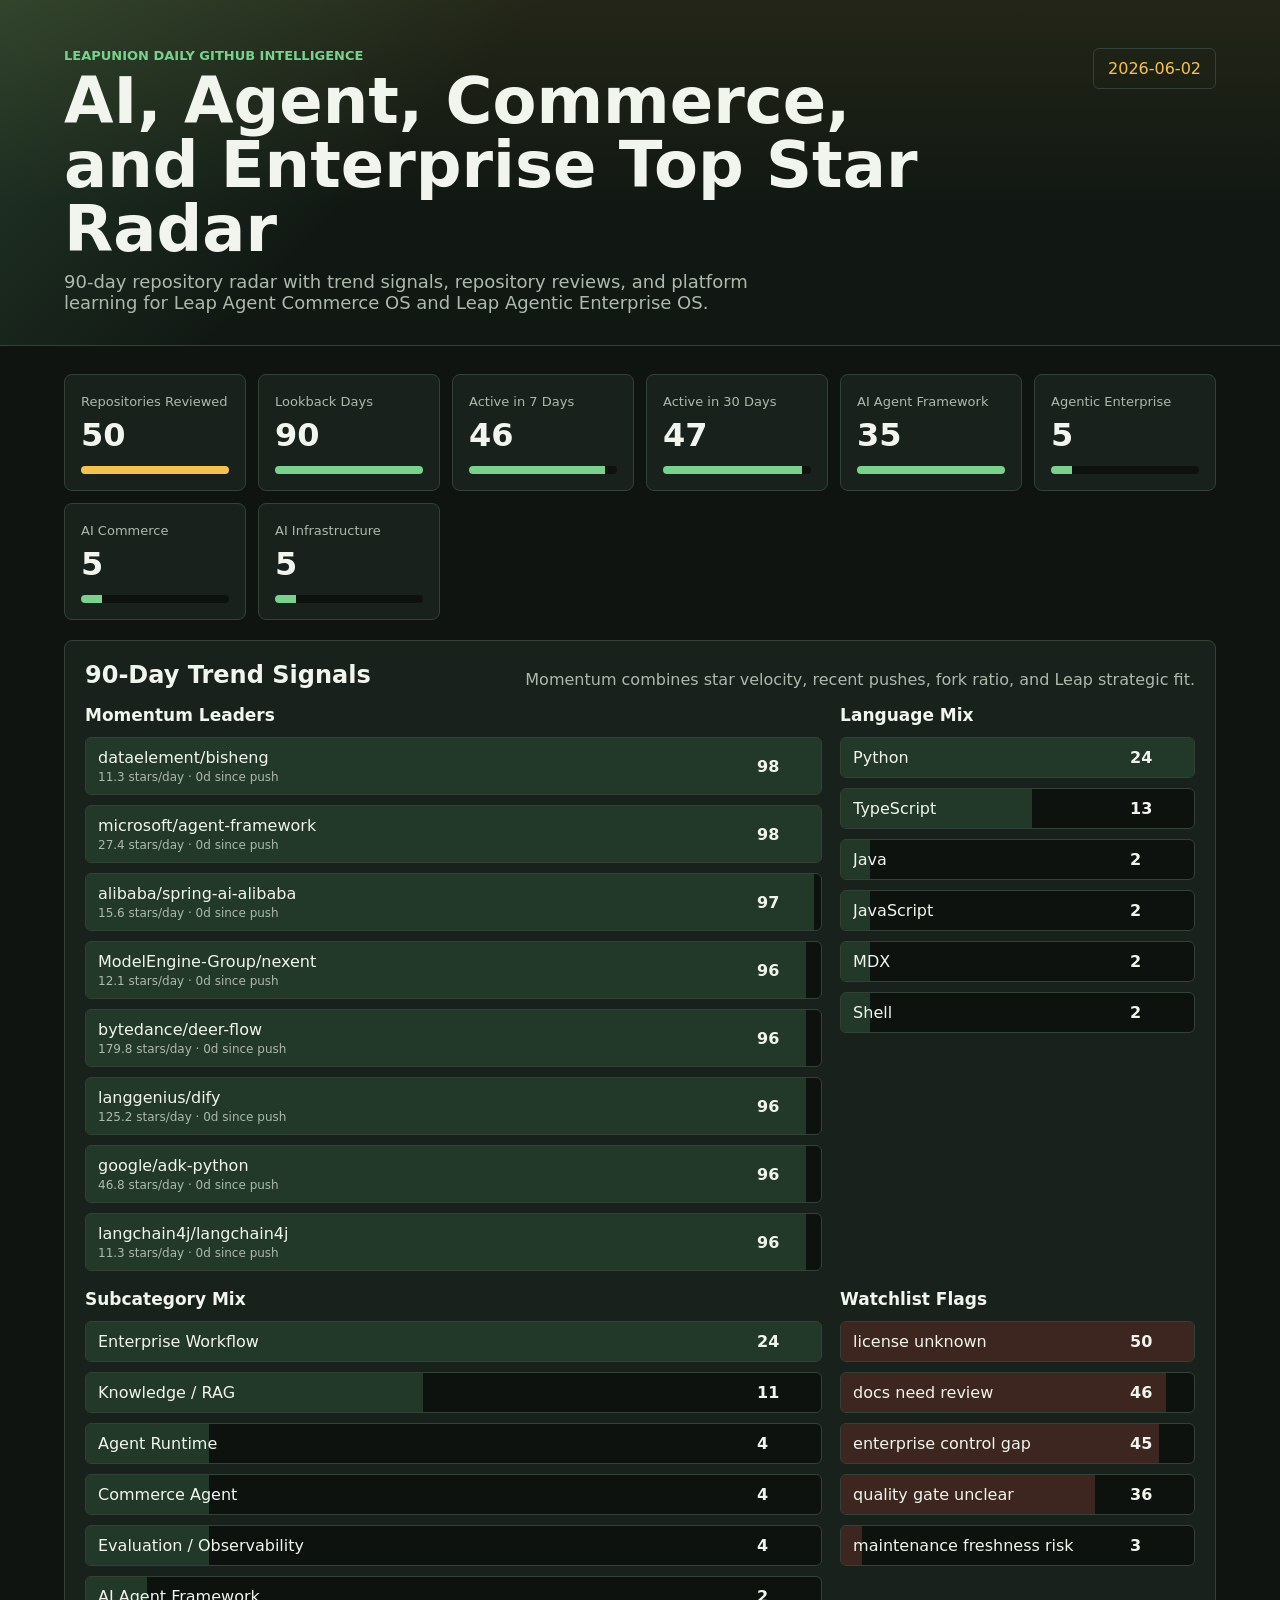
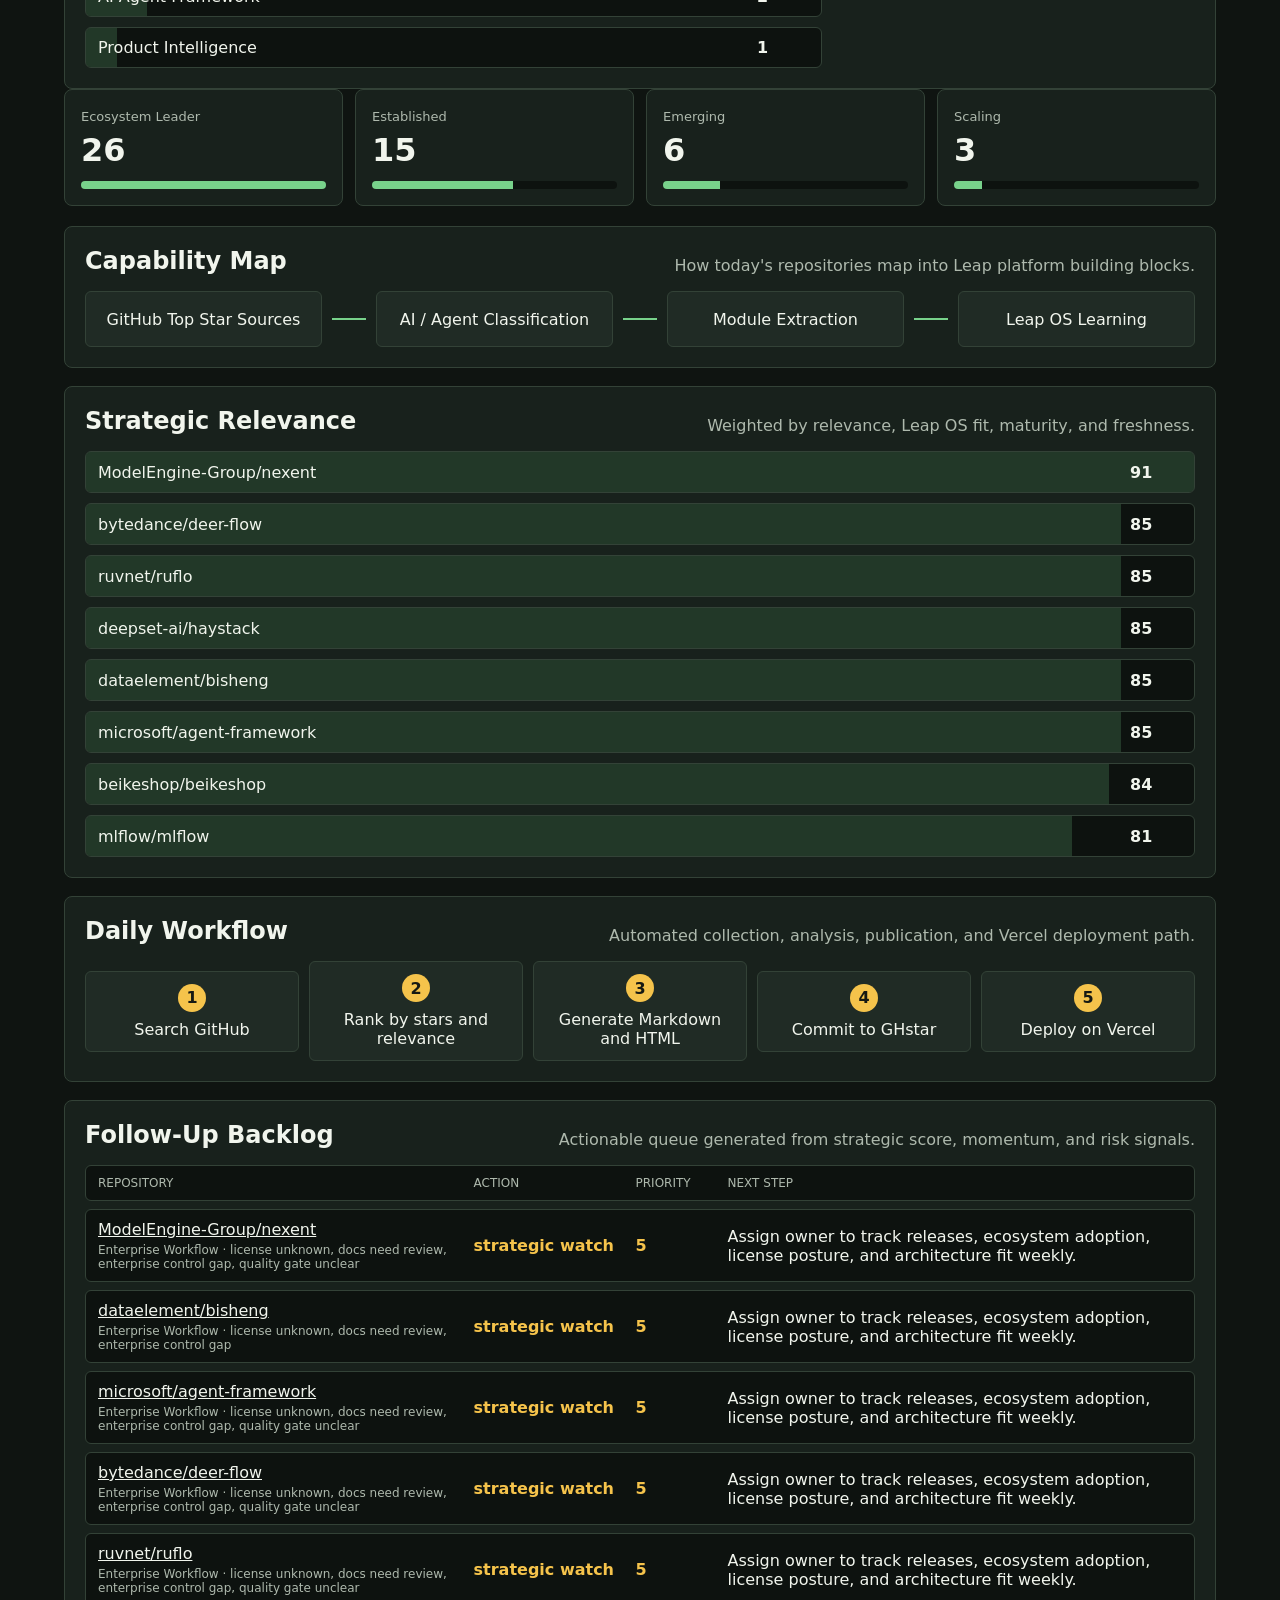
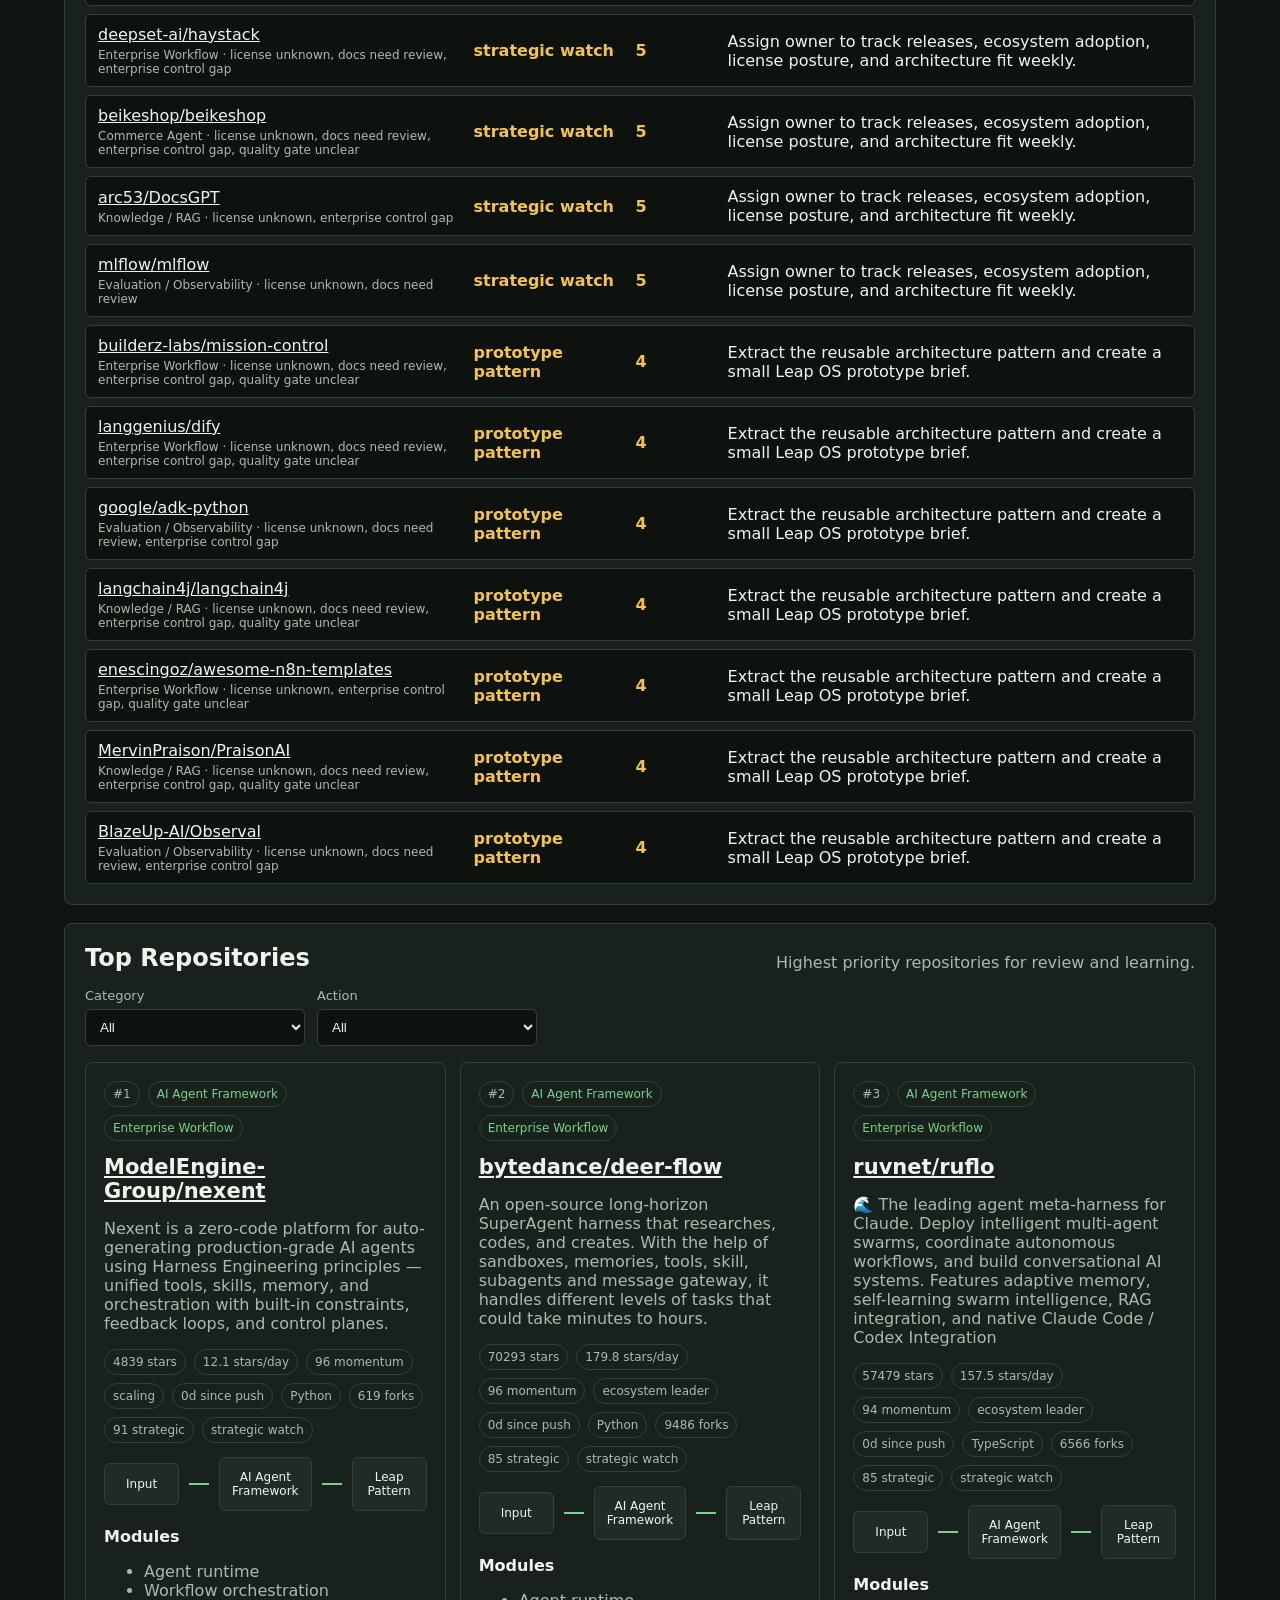
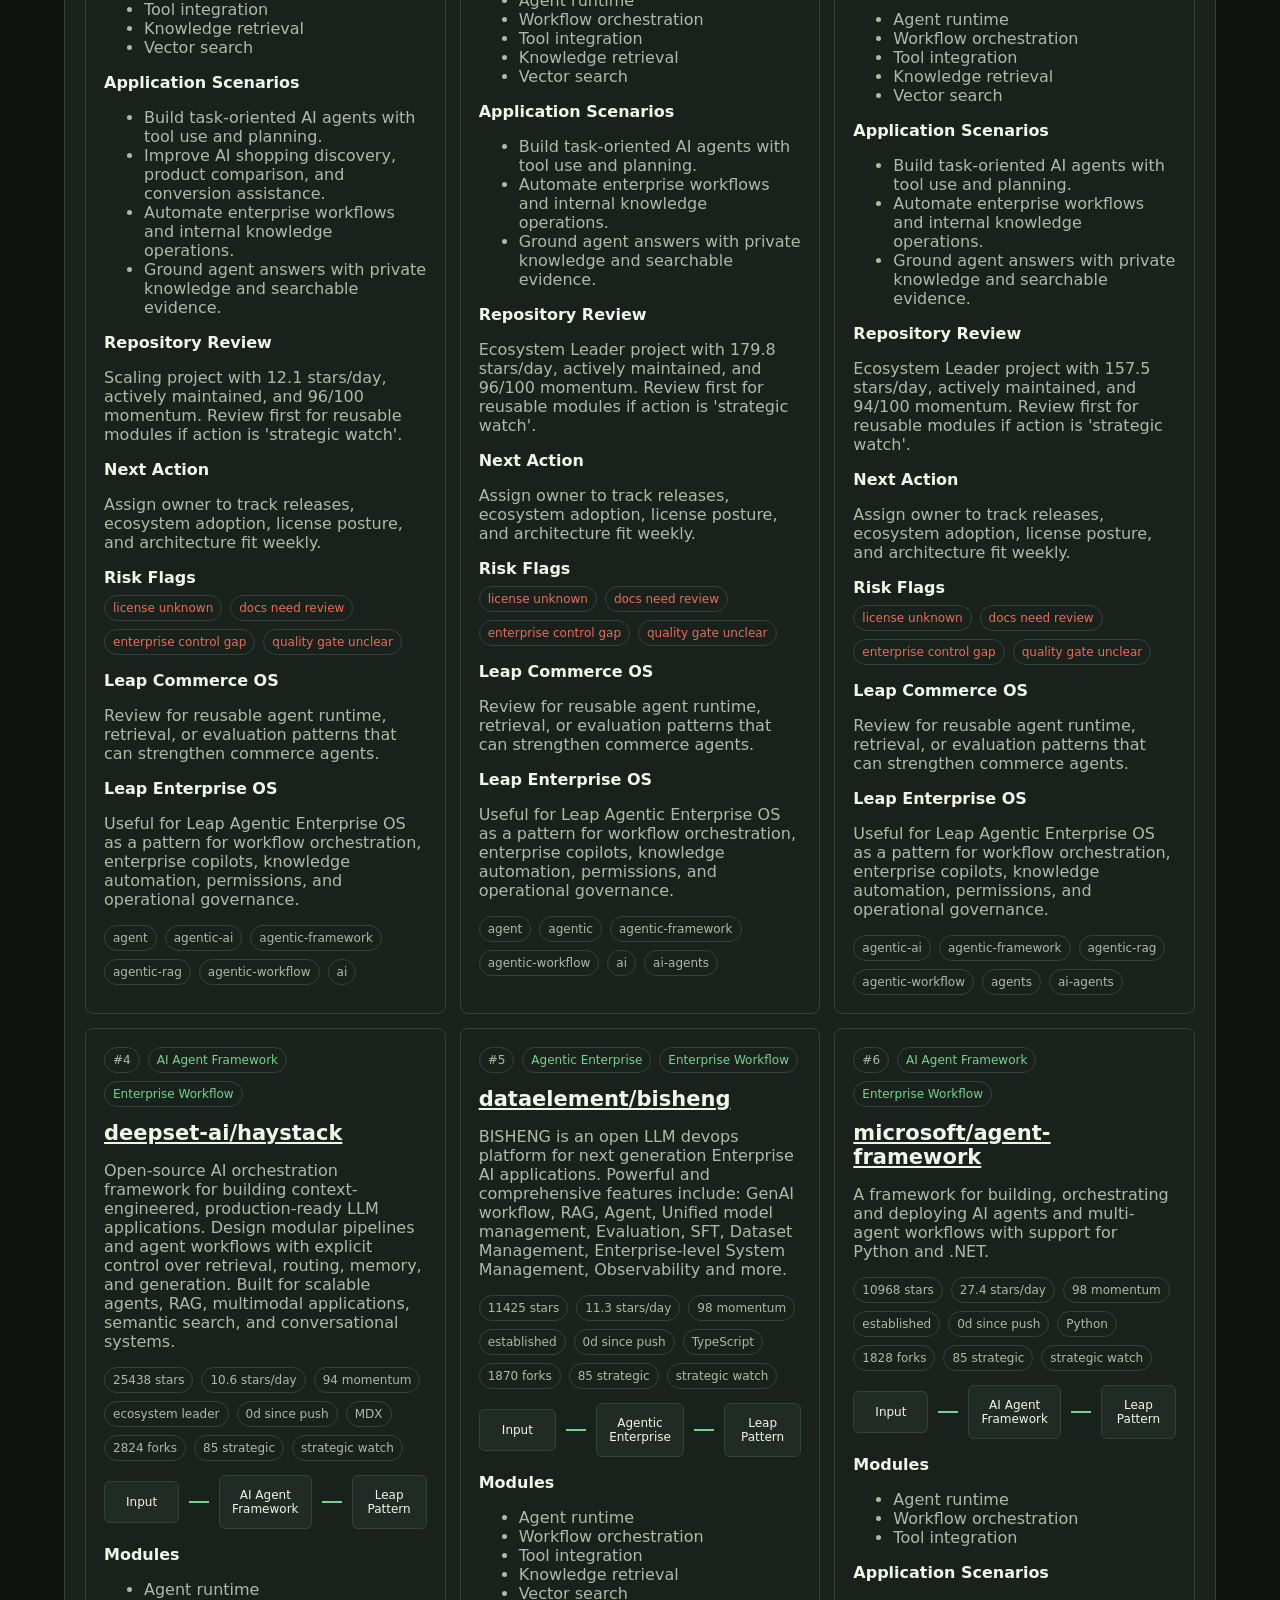
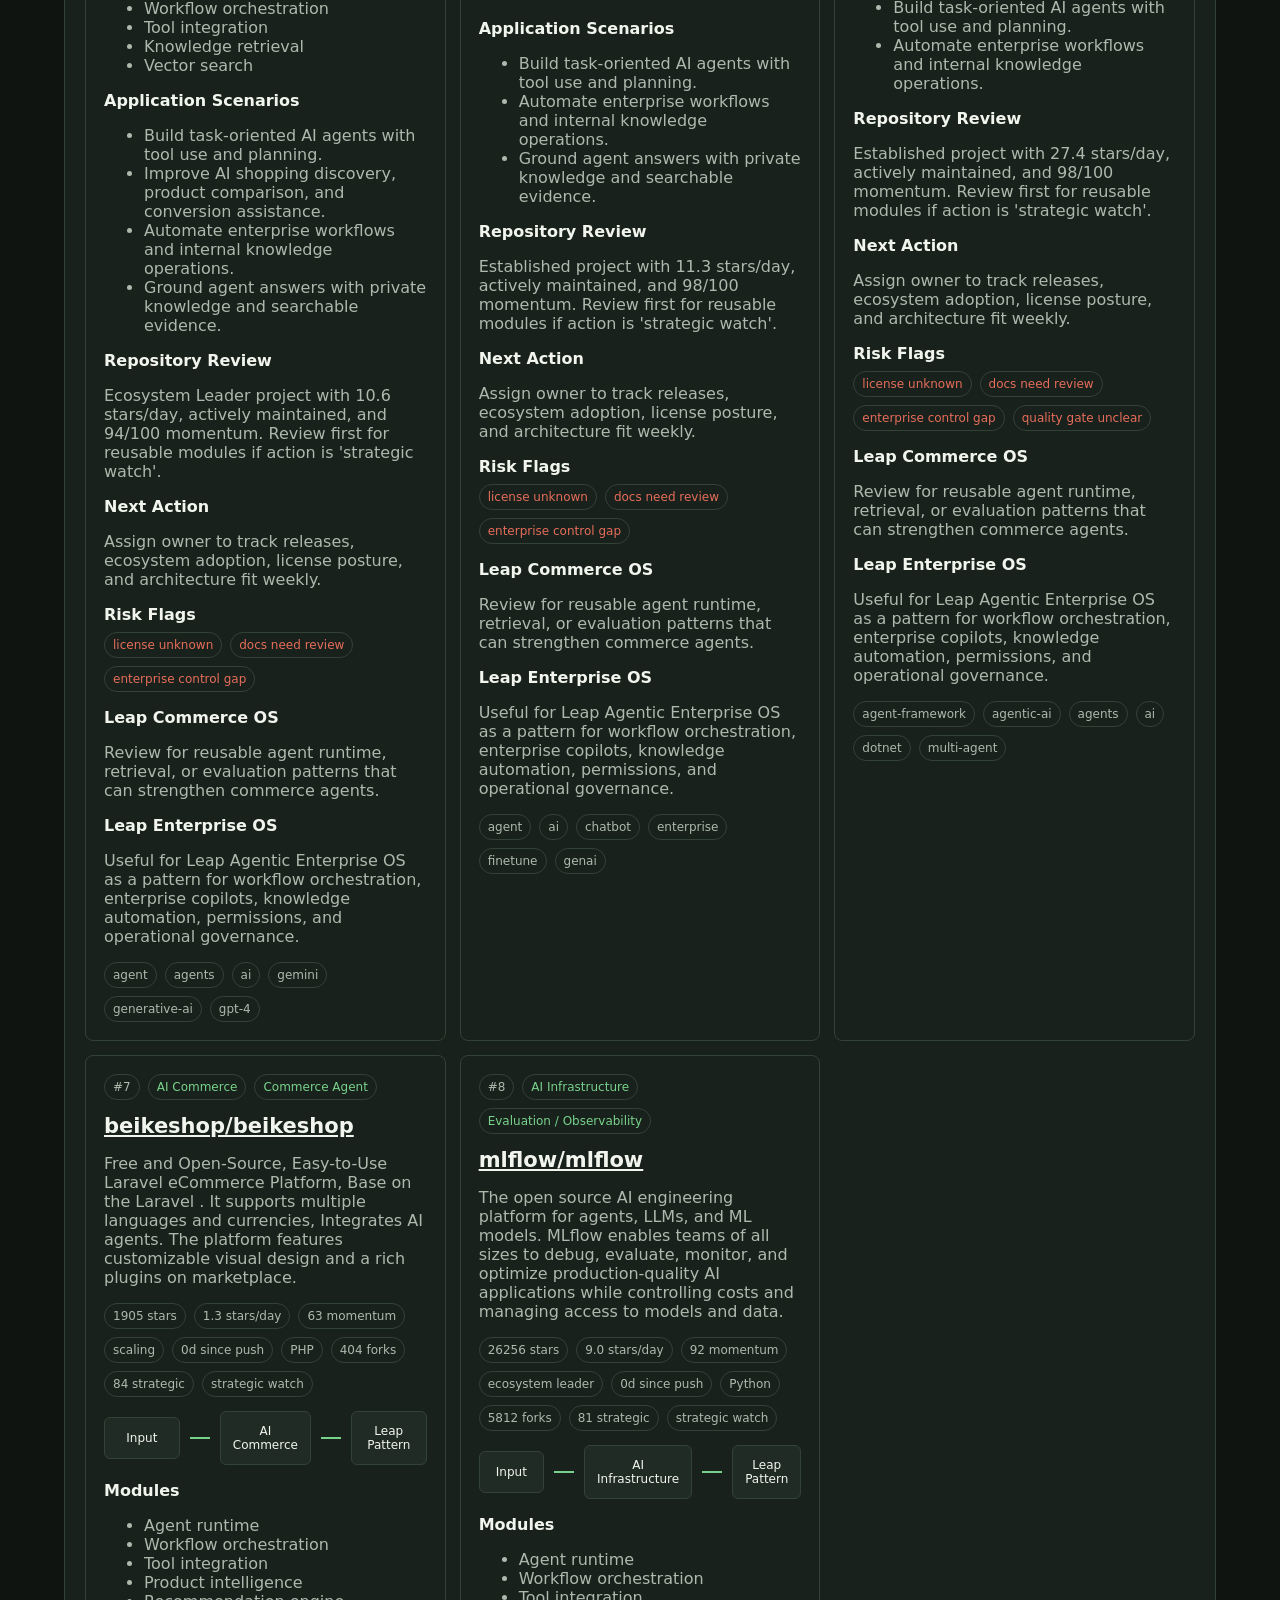
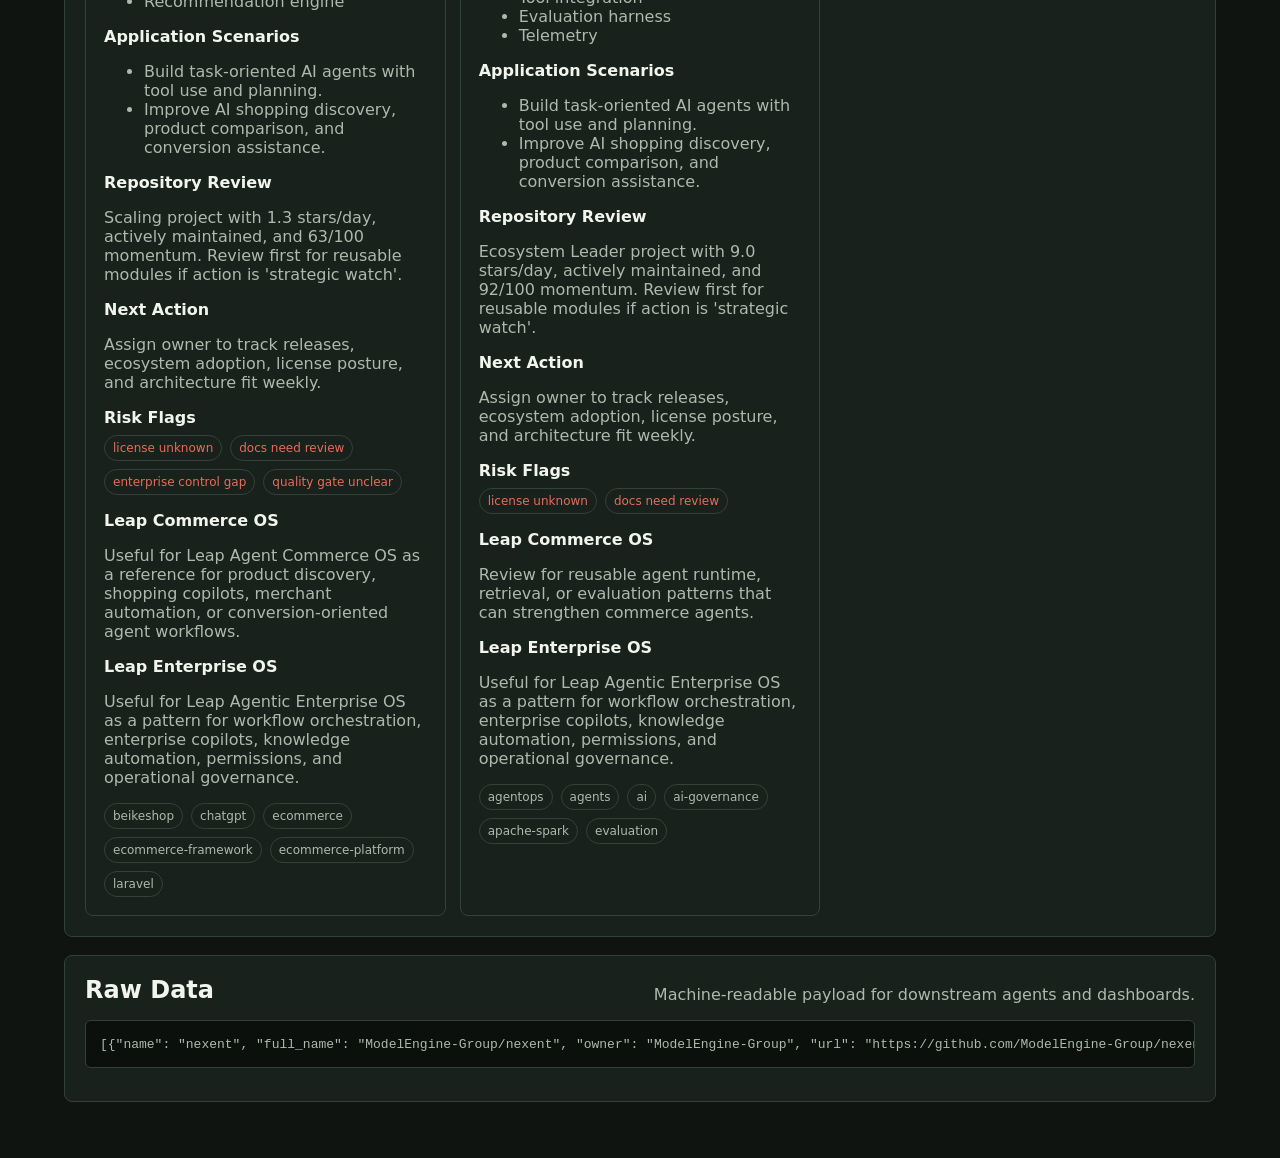
==== commit c83ea160: "Add GHstar backlog and trend planning outputs" ====
--- a/public/index.html
+++ b/public/index.html
@@ -178,6 +178,96 @@
         </div>
         </div>
           </div>
+          <div>
+            <h3>Subcategory Mix</h3>
+            <div class="score-chart">
+        <div class="score-row compact">
+          <span>Enterprise Workflow</span>
+          <b>24</b>
+          <i style="width:100.0%"></i>
+        </div>
+
+
+        <div class="score-row compact">
+          <span>Knowledge / RAG</span>
+          <b>11</b>
+          <i style="width:45.8%"></i>
+        </div>
+
+
+        <div class="score-row compact">
+          <span>Agent Runtime</span>
+          <b>4</b>
+          <i style="width:16.7%"></i>
+        </div>
+
+
+        <div class="score-row compact">
+          <span>Commerce Agent</span>
+          <b>4</b>
+          <i style="width:16.7%"></i>
+        </div>
+
+
+        <div class="score-row compact">
+          <span>Evaluation / Observability</span>
+          <b>4</b>
+          <i style="width:16.7%"></i>
+        </div>
+
+
+        <div class="score-row compact">
+          <span>AI Agent Framework</span>
+          <b>2</b>
+          <i style="width:8.3%"></i>
+        </div>
+
+
+        <div class="score-row compact">
+          <span>Product Intelligence</span>
+          <b>1</b>
+          <i style="width:4.2%"></i>
+        </div>
+        </div>
+          </div>
+          <div>
+            <h3>Watchlist Flags</h3>
+            <div class="score-chart">
+        <div class="score-row compact risk">
+          <span>license unknown</span>
+          <b>50</b>
+          <i style="width:100.0%"></i>
+        </div>
+
+
+        <div class="score-row compact risk">
+          <span>docs need review</span>
+          <b>46</b>
+          <i style="width:92.0%"></i>
+        </div>
+
+
+        <div class="score-row compact risk">
+          <span>enterprise control gap</span>
+          <b>45</b>
+          <i style="width:90.0%"></i>
+        </div>
+
+
+        <div class="score-row compact risk">
+          <span>quality gate unclear</span>
+          <b>36</b>
+          <i style="width:72.0%"></i>
+        </div>
+
+
+        <div class="score-row compact risk">
+          <span>maintenance freshness risk</span>
+          <b>3</b>
+          <i style="width:6.0%"></i>
+        </div>
+        </div>
+          </div>
         </div>
       </section>
 
@@ -309,15 +399,174 @@
 
       <section class="panel">
         <div class="section-head">
+          <h2>Follow-Up Backlog</h2>
+          <p>Actionable queue generated from strategic score, momentum, and risk signals.</p>
+        </div>
+        <div class="backlog-table">
+          <div class="backlog-head"><span>Repository</span><span>Action</span><span>Priority</span><span>Next Step</span></div>
+
+    <div class="backlog-row">
+      <span><a href="https://github.com/ModelEngine-Group/nexent">ModelEngine-Group/nexent</a><em>Enterprise Workflow · license unknown, docs need review, enterprise control gap, quality gate unclear</em></span>
+      <b>strategic watch</b>
+      <strong>5</strong>
+      <span>Assign owner to track releases, ecosystem adoption, license posture, and architecture fit weekly.</span>
+    </div>
+
+
+    <div class="backlog-row">
+      <span><a href="https://github.com/dataelement/bisheng">dataelement/bisheng</a><em>Enterprise Workflow · license unknown, docs need review, enterprise control gap</em></span>
+      <b>strategic watch</b>
+      <strong>5</strong>
+      <span>Assign owner to track releases, ecosystem adoption, license posture, and architecture fit weekly.</span>
+    </div>
+
+
+    <div class="backlog-row">
+      <span><a href="https://github.com/microsoft/agent-framework">microsoft/agent-framework</a><em>Enterprise Workflow · license unknown, docs need review, enterprise control gap, quality gate unclear</em></span>
+      <b>strategic watch</b>
+      <strong>5</strong>
+      <span>Assign owner to track releases, ecosystem adoption, license posture, and architecture fit weekly.</span>
+    </div>
+
+
+    <div class="backlog-row">
+      <span><a href="https://github.com/bytedance/deer-flow">bytedance/deer-flow</a><em>Enterprise Workflow · license unknown, docs need review, enterprise control gap, quality gate unclear</em></span>
+      <b>strategic watch</b>
+      <strong>5</strong>
+      <span>Assign owner to track releases, ecosystem adoption, license posture, and architecture fit weekly.</span>
+    </div>
+
+
+    <div class="backlog-row">
+      <span><a href="https://github.com/ruvnet/ruflo">ruvnet/ruflo</a><em>Enterprise Workflow · license unknown, docs need review, enterprise control gap, quality gate unclear</em></span>
+      <b>strategic watch</b>
+      <strong>5</strong>
+      <span>Assign owner to track releases, ecosystem adoption, license posture, and architecture fit weekly.</span>
+    </div>
+
+
+    <div class="backlog-row">
+      <span><a href="https://github.com/deepset-ai/haystack">deepset-ai/haystack</a><em>Enterprise Workflow · license unknown, docs need review, enterprise control gap</em></span>
+      <b>strategic watch</b>
+      <strong>5</strong>
+      <span>Assign owner to track releases, ecosystem adoption, license posture, and architecture fit weekly.</span>
+    </div>
+
+
+    <div class="backlog-row">
+      <span><a href="https://github.com/beikeshop/beikeshop">beikeshop/beikeshop</a><em>Commerce Agent · license unknown, docs need review, enterprise control gap, quality gate unclear</em></span>
+      <b>strategic watch</b>
+      <strong>5</strong>
+      <span>Assign owner to track releases, ecosystem adoption, license posture, and architecture fit weekly.</span>
+    </div>
+
+
+    <div class="backlog-row">
+      <span><a href="https://github.com/arc53/DocsGPT">arc53/DocsGPT</a><em>Knowledge / RAG · license unknown, enterprise control gap</em></span>
+      <b>strategic watch</b>
+      <strong>5</strong>
+      <span>Assign owner to track releases, ecosystem adoption, license posture, and architecture fit weekly.</span>
+    </div>
+
+
+    <div class="backlog-row">
+      <span><a href="https://github.com/mlflow/mlflow">mlflow/mlflow</a><em>Evaluation / Observability · license unknown, docs need review</em></span>
+      <b>strategic watch</b>
+      <strong>5</strong>
+      <span>Assign owner to track releases, ecosystem adoption, license posture, and architecture fit weekly.</span>
+    </div>
+
+
+    <div class="backlog-row">
+      <span><a href="https://github.com/builderz-labs/mission-control">builderz-labs/mission-control</a><em>Enterprise Workflow · license unknown, docs need review, enterprise control gap, quality gate unclear</em></span>
+      <b>prototype pattern</b>
+      <strong>4</strong>
+      <span>Extract the reusable architecture pattern and create a small Leap OS prototype brief.</span>
+    </div>
+
+
+    <div class="backlog-row">
+      <span><a href="https://github.com/langgenius/dify">langgenius/dify</a><em>Enterprise Workflow · license unknown, docs need review, enterprise control gap, quality gate unclear</em></span>
+      <b>prototype pattern</b>
+      <strong>4</strong>
+      <span>Extract the reusable architecture pattern and create a small Leap OS prototype brief.</span>
+    </div>
+
+
+    <div class="backlog-row">
+      <span><a href="https://github.com/google/adk-python">google/adk-python</a><em>Evaluation / Observability · license unknown, docs need review, enterprise control gap</em></span>
+      <b>prototype pattern</b>
+      <strong>4</strong>
+      <span>Extract the reusable architecture pattern and create a small Leap OS prototype brief.</span>
+    </div>
+
+
+    <div class="backlog-row">
+      <span><a href="https://github.com/langchain4j/langchain4j">langchain4j/langchain4j</a><em>Knowledge / RAG · license unknown, docs need review, enterprise control gap, quality gate unclear</em></span>
+      <b>prototype pattern</b>
+      <strong>4</strong>
+      <span>Extract the reusable architecture pattern and create a small Leap OS prototype brief.</span>
+    </div>
+
+
+    <div class="backlog-row">
+      <span><a href="https://github.com/enescingoz/awesome-n8n-templates">enescingoz/awesome-n8n-templates</a><em>Enterprise Workflow · license unknown, enterprise control gap, quality gate unclear</em></span>
+      <b>prototype pattern</b>
+      <strong>4</strong>
+      <span>Extract the reusable architecture pattern and create a small Leap OS prototype brief.</span>
+    </div>
+
+
+    <div class="backlog-row">
+      <span><a href="https://github.com/MervinPraison/PraisonAI">MervinPraison/PraisonAI</a><em>Knowledge / RAG · license unknown, docs need review, enterprise control gap, quality gate unclear</em></span>
+      <b>prototype pattern</b>
+      <strong>4</strong>
+      <span>Extract the reusable architecture pattern and create a small Leap OS prototype brief.</span>
+    </div>
+
+
+    <div class="backlog-row">
+      <span><a href="https://github.com/BlazeUp-AI/Observal">BlazeUp-AI/Observal</a><em>Evaluation / Observability · license unknown, docs need review, enterprise control gap</em></span>
+      <b>prototype pattern</b>
+      <strong>4</strong>
+      <span>Extract the reusable architecture pattern and create a small Leap OS prototype brief.</span>
+    </div>
+
+        </div>
+      </section>
+
+      <section class="panel">
+        <div class="section-head">
           <h2>Top Repositories</h2>
           <p>Highest priority repositories for review and learning.</p>
         </div>
+        <div class="filters">
+          <label>Category
+            <select id="category-filter">
+              <option value="">All</option>
+              <option value="AI Agent Framework">AI Agent Framework</option>
+<option value="Agentic Enterprise">Agentic Enterprise</option>
+<option value="AI Commerce">AI Commerce</option>
+<option value="AI Infrastructure">AI Infrastructure</option>
+            </select>
+          </label>
+          <label>Action
+            <select id="action-filter">
+              <option value="">All</option>
+              <option value="prototype pattern">prototype pattern</option>
+<option value="clone and test">clone and test</option>
+<option value="strategic watch">strategic watch</option>
+<option value="read docs">read docs</option>
+            </select>
+          </label>
+        </div>
         <div class="repo-grid">
 
-    <article class="repo-card" id="modelengine-group-nexent">
+    <article class="repo-card" id="modelengine-group-nexent" data-category="AI Agent Framework" data-action="strategic watch">
       <div class="repo-top">
         <span class="rank">#1</span>
         <span class="category">AI Agent Framework</span>
+        <span class="category">Enterprise Workflow</span>
       </div>
       <h3><a href="https://github.com/ModelEngine-Group/nexent">ModelEngine-Group/nexent</a></h3>
       <p>Nexent is a zero-code platform for auto-generating production-grade AI agents using Harness Engineering principles — unified tools, skills, memory, and orchestration with built-in constraints, feedback loops, and control planes.</p>
@@ -341,6 +590,10 @@
       <ul><li>Build task-oriented AI agents with tool use and planning.</li><li>Improve AI shopping discovery, product comparison, and conversion assistance.</li><li>Automate enterprise workflows and internal knowledge operations.</li><li>Ground agent answers with private knowledge and searchable evidence.</li></ul>
       <h4>Repository Review</h4>
       <p>Scaling project with 12.1 stars/day, actively maintained, and 96/100 momentum. Review first for reusable modules if action is &#x27;strategic watch&#x27;.</p>
+      <h4>Next Action</h4>
+      <p>Assign owner to track releases, ecosystem adoption, license posture, and architecture fit weekly.</p>
+      <h4>Risk Flags</h4>
+      <div class="topics risks"><span>license unknown</span><span>docs need review</span><span>enterprise control gap</span><span>quality gate unclear</span></div>
       <h4>Leap Commerce OS</h4>
       <p>Review for reusable agent runtime, retrieval, or evaluation patterns that can strengthen commerce agents.</p>
       <h4>Leap Enterprise OS</h4>
@@ -349,10 +602,11 @@
     </article>
 
 
-    <article class="repo-card" id="bytedance-deer-flow">
+    <article class="repo-card" id="bytedance-deer-flow" data-category="AI Agent Framework" data-action="strategic watch">
       <div class="repo-top">
         <span class="rank">#2</span>
         <span class="category">AI Agent Framework</span>
+        <span class="category">Enterprise Workflow</span>
       </div>
       <h3><a href="https://github.com/bytedance/deer-flow">bytedance/deer-flow</a></h3>
       <p>An open-source long-horizon SuperAgent harness that researches, codes, and creates. With the help of sandboxes, memories, tools, skill, subagents and message gateway, it handles different levels of tasks that could take minutes to hours.</p>
@@ -376,6 +630,10 @@
       <ul><li>Build task-oriented AI agents with tool use and planning.</li><li>Automate enterprise workflows and internal knowledge operations.</li><li>Ground agent answers with private knowledge and searchable evidence.</li></ul>
       <h4>Repository Review</h4>
       <p>Ecosystem Leader project with 179.8 stars/day, actively maintained, and 96/100 momentum. Review first for reusable modules if action is &#x27;strategic watch&#x27;.</p>
+      <h4>Next Action</h4>
+      <p>Assign owner to track releases, ecosystem adoption, license posture, and architecture fit weekly.</p>
+      <h4>Risk Flags</h4>
+      <div class="topics risks"><span>license unknown</span><span>docs need review</span><span>enterprise control gap</span><span>quality gate unclear</span></div>
       <h4>Leap Commerce OS</h4>
       <p>Review for reusable agent runtime, retrieval, or evaluation patterns that can strengthen commerce agents.</p>
       <h4>Leap Enterprise OS</h4>
@@ -384,10 +642,11 @@
     </article>
 
 
-    <article class="repo-card" id="ruvnet-ruflo">
+    <article class="repo-card" id="ruvnet-ruflo" data-category="AI Agent Framework" data-action="strategic watch">
       <div class="repo-top">
         <span class="rank">#3</span>
         <span class="category">AI Agent Framework</span>
+        <span class="category">Enterprise Workflow</span>
       </div>
       <h3><a href="https://github.com/ruvnet/ruflo">ruvnet/ruflo</a></h3>
       <p>🌊 The leading agent meta-harness for Claude. Deploy intelligent multi-agent swarms, coordinate autonomous workflows, and build conversational AI systems. Features adaptive memory, self-learning swarm intelligence, RAG integration, and native Claude Code / Codex Integration</p>
@@ -411,6 +670,10 @@
       <ul><li>Build task-oriented AI agents with tool use and planning.</li><li>Automate enterprise workflows and internal knowledge operations.</li><li>Ground agent answers with private knowledge and searchable evidence.</li></ul>
       <h4>Repository Review</h4>
       <p>Ecosystem Leader project with 157.5 stars/day, actively maintained, and 94/100 momentum. Review first for reusable modules if action is &#x27;strategic watch&#x27;.</p>
+      <h4>Next Action</h4>
+      <p>Assign owner to track releases, ecosystem adoption, license posture, and architecture fit weekly.</p>
+      <h4>Risk Flags</h4>
+      <div class="topics risks"><span>license unknown</span><span>docs need review</span><span>enterprise control gap</span><span>quality gate unclear</span></div>
       <h4>Leap Commerce OS</h4>
       <p>Review for reusable agent runtime, retrieval, or evaluation patterns that can strengthen commerce agents.</p>
       <h4>Leap Enterprise OS</h4>
@@ -419,10 +682,11 @@
     </article>
 
 
-    <article class="repo-card" id="deepset-ai-haystack">
+    <article class="repo-card" id="deepset-ai-haystack" data-category="AI Agent Framework" data-action="strategic watch">
       <div class="repo-top">
         <span class="rank">#4</span>
         <span class="category">AI Agent Framework</span>
+        <span class="category">Enterprise Workflow</span>
       </div>
       <h3><a href="https://github.com/deepset-ai/haystack">deepset-ai/haystack</a></h3>
       <p>Open-source AI orchestration framework for building context-engineered, production-ready LLM applications. Design modular pipelines and agent workflows with explicit control over retrieval, routing, memory, and generation. Built for scalable agents, RAG, multimodal applications, semantic search, and conversational systems.</p>
@@ -446,6 +710,10 @@
       <ul><li>Build task-oriented AI agents with tool use and planning.</li><li>Improve AI shopping discovery, product comparison, and conversion assistance.</li><li>Automate enterprise workflows and internal knowledge operations.</li><li>Ground agent answers with private knowledge and searchable evidence.</li></ul>
       <h4>Repository Review</h4>
       <p>Ecosystem Leader project with 10.6 stars/day, actively maintained, and 94/100 momentum. Review first for reusable modules if action is &#x27;strategic watch&#x27;.</p>
+      <h4>Next Action</h4>
+      <p>Assign owner to track releases, ecosystem adoption, license posture, and architecture fit weekly.</p>
+      <h4>Risk Flags</h4>
+      <div class="topics risks"><span>license unknown</span><span>docs need review</span><span>enterprise control gap</span></div>
       <h4>Leap Commerce OS</h4>
       <p>Review for reusable agent runtime, retrieval, or evaluation patterns that can strengthen commerce agents.</p>
       <h4>Leap Enterprise OS</h4>
@@ -454,10 +722,11 @@
     </article>
 
 
-    <article class="repo-card" id="dataelement-bisheng">
+    <article class="repo-card" id="dataelement-bisheng" data-category="Agentic Enterprise" data-action="strategic watch">
       <div class="repo-top">
         <span class="rank">#5</span>
         <span class="category">Agentic Enterprise</span>
+        <span class="category">Enterprise Workflow</span>
       </div>
       <h3><a href="https://github.com/dataelement/bisheng">dataelement/bisheng</a></h3>
       <p>BISHENG is an open LLM devops platform for next generation Enterprise AI applications. Powerful and comprehensive features include: GenAI workflow, RAG, Agent, Unified model management, Evaluation, SFT, Dataset Management, Enterprise-level System Management, Observability and more.</p>
@@ -481,6 +750,10 @@
       <ul><li>Build task-oriented AI agents with tool use and planning.</li><li>Automate enterprise workflows and internal knowledge operations.</li><li>Ground agent answers with private knowledge and searchable evidence.</li></ul>
       <h4>Repository Review</h4>
       <p>Established project with 11.3 stars/day, actively maintained, and 98/100 momentum. Review first for reusable modules if action is &#x27;strategic watch&#x27;.</p>
+      <h4>Next Action</h4>
+      <p>Assign owner to track releases, ecosystem adoption, license posture, and architecture fit weekly.</p>
+      <h4>Risk Flags</h4>
+      <div class="topics risks"><span>license unknown</span><span>docs need review</span><span>enterprise control gap</span></div>
       <h4>Leap Commerce OS</h4>
       <p>Review for reusable agent runtime, retrieval, or evaluation patterns that can strengthen commerce agents.</p>
       <h4>Leap Enterprise OS</h4>
@@ -489,10 +762,11 @@
     </article>
 
 
-    <article class="repo-card" id="microsoft-agent-framework">
+    <article class="repo-card" id="microsoft-agent-framework" data-category="AI Agent Framework" data-action="strategic watch">
       <div class="repo-top">
         <span class="rank">#6</span>
         <span class="category">AI Agent Framework</span>
+        <span class="category">Enterprise Workflow</span>
       </div>
       <h3><a href="https://github.com/microsoft/agent-framework">microsoft/agent-framework</a></h3>
       <p>A framework for building, orchestrating and deploying AI agents and multi-agent workflows with support for Python and .NET.</p>
@@ -516,6 +790,10 @@
       <ul><li>Build task-oriented AI agents with tool use and planning.</li><li>Automate enterprise workflows and internal knowledge operations.</li></ul>
       <h4>Repository Review</h4>
       <p>Established project with 27.4 stars/day, actively maintained, and 98/100 momentum. Review first for reusable modules if action is &#x27;strategic watch&#x27;.</p>
+      <h4>Next Action</h4>
+      <p>Assign owner to track releases, ecosystem adoption, license posture, and architecture fit weekly.</p>
+      <h4>Risk Flags</h4>
+      <div class="topics risks"><span>license unknown</span><span>docs need review</span><span>enterprise control gap</span><span>quality gate unclear</span></div>
       <h4>Leap Commerce OS</h4>
       <p>Review for reusable agent runtime, retrieval, or evaluation patterns that can strengthen commerce agents.</p>
       <h4>Leap Enterprise OS</h4>
@@ -524,10 +802,11 @@
     </article>
 
 
-    <article class="repo-card" id="beikeshop-beikeshop">
+    <article class="repo-card" id="beikeshop-beikeshop" data-category="AI Commerce" data-action="strategic watch">
       <div class="repo-top">
         <span class="rank">#7</span>
         <span class="category">AI Commerce</span>
+        <span class="category">Commerce Agent</span>
       </div>
       <h3><a href="https://github.com/beikeshop/beikeshop">beikeshop/beikeshop</a></h3>
       <p>Free and Open-Source, Easy-to-Use Laravel eCommerce Platform, Base on the Laravel . It supports multiple languages and currencies, Integrates AI agents. The platform features customizable visual design and a rich plugins on marketplace.</p>
@@ -551,6 +830,10 @@
       <ul><li>Build task-oriented AI agents with tool use and planning.</li><li>Improve AI shopping discovery, product comparison, and conversion assistance.</li></ul>
       <h4>Repository Review</h4>
       <p>Scaling project with 1.3 stars/day, actively maintained, and 63/100 momentum. Review first for reusable modules if action is &#x27;strategic watch&#x27;.</p>
+      <h4>Next Action</h4>
+      <p>Assign owner to track releases, ecosystem adoption, license posture, and architecture fit weekly.</p>
+      <h4>Risk Flags</h4>
+      <div class="topics risks"><span>license unknown</span><span>docs need review</span><span>enterprise control gap</span><span>quality gate unclear</span></div>
       <h4>Leap Commerce OS</h4>
       <p>Useful for Leap Agent Commerce OS as a reference for product discovery, shopping copilots, merchant automation, or conversion-oriented agent workflows.</p>
       <h4>Leap Enterprise OS</h4>
@@ -559,10 +842,11 @@
     </article>
 
 
-    <article class="repo-card" id="mlflow-mlflow">
+    <article class="repo-card" id="mlflow-mlflow" data-category="AI Infrastructure" data-action="strategic watch">
       <div class="repo-top">
         <span class="rank">#8</span>
         <span class="category">AI Infrastructure</span>
+        <span class="category">Evaluation / Observability</span>
       </div>
       <h3><a href="https://github.com/mlflow/mlflow">mlflow/mlflow</a></h3>
       <p>The open source AI engineering platform for agents, LLMs, and ML models. MLflow enables teams of all sizes to debug, evaluate, monitor, and optimize production-quality AI applications while controlling costs and managing access to models and data.</p>
@@ -586,6 +870,10 @@
       <ul><li>Build task-oriented AI agents with tool use and planning.</li><li>Improve AI shopping discovery, product comparison, and conversion assistance.</li></ul>
       <h4>Repository Review</h4>
       <p>Ecosystem Leader project with 9.0 stars/day, actively maintained, and 92/100 momentum. Review first for reusable modules if action is &#x27;strategic watch&#x27;.</p>
+      <h4>Next Action</h4>
+      <p>Assign owner to track releases, ecosystem adoption, license posture, and architecture fit weekly.</p>
+      <h4>Risk Flags</h4>
+      <div class="topics risks"><span>license unknown</span><span>docs need review</span></div>
       <h4>Leap Commerce OS</h4>
       <p>Review for reusable agent runtime, retrieval, or evaluation patterns that can strengthen commerce agents.</p>
       <h4>Leap Enterprise OS</h4>
@@ -601,8 +889,24 @@
           <h2>Raw Data</h2>
           <p>Machine-readable payload for downstream agents and dashboards.</p>
         </div>
-        <pre id="raw-data">[{&quot;name&quot;: &quot;nexent&quot;, &quot;full_name&quot;: &quot;ModelEngine-Group/nexent&quot;, &quot;owner&quot;: &quot;ModelEngine-Group&quot;, &quot;url&quot;: &quot;https://github.com/ModelEngine-Group/nexent&quot;, &quot;description&quot;: &quot;Nexent is a zero-code platform for auto-generating production-grade AI agents using Harness Engineering principles — unified tools, skills, memory, and orchestration with built-in constraints, feedback loops, and control planes.&quot;, &quot;language&quot;: &quot;Python&quot;, &quot;stars&quot;: 4839, &quot;forks&quot;: 619, &quot;topics&quot;: [&quot;agent&quot;, &quot;agentic-ai&quot;, &quot;agentic-framework&quot;, &quot;agentic-rag&quot;, &quot;agentic-workflow&quot;, &quot;ai&quot;, &quot;harness&quot;, &quot;harness-engineering&quot;, &quot;llm&quot;, &quot;mcp&quot;, &quot;multi-agent&quot;, &quot;rag&quot;], &quot;created_at&quot;: &quot;2025-04-28T10:44:33Z&quot;, &quot;updated_at&quot;: &quot;2026-06-02T15:41:09Z&quot;, &quot;pushed_at&quot;: &quot;2026-06-02T09:18:27Z&quot;, &quot;category&quot;: &quot;AI Agent Framework&quot;, &quot;relevance&quot;: 49, &quot;modules&quot;: [&quot;Agent runtime&quot;, &quot;Workflow orchestration&quot;, &quot;Tool integration&quot;, &quot;Knowledge retrieval&quot;, &quot;Vector search&quot;], &quot;scenarios&quot;: [&quot;Build task-oriented AI agents with tool use and planning.&quot;, &quot;Improve AI shopping discovery, product comparison, and conversion assistance.&quot;, &quot;Automate enterprise workflows and internal knowledge operations.&quot;, &quot;Ground agent answers with private knowledge and searchable evidence.&quot;], &quot;commerce_score&quot;: 6, &quot;enterprise_score&quot;: 9, &quot;strategic_score&quot;: 91, &quot;action_level&quot;: &quot;strategic watch&quot;, &quot;age_days&quot;: 400, &quot;days_since_push&quot;: 0, &quot;stars_per_day&quot;: 12.1, &quot;fork_ratio&quot;: 0.1279, &quot;momentum_score&quot;: 96, &quot;maturity_level&quot;: &quot;scaling&quot;, &quot;repository_review&quot;: &quot;Scaling project with 12.1 stars/day, actively maintained, and 96/100 momentum. Review first for reusable modules if action is &#x27;strategic watch&#x27;.&quot;, &quot;leap_commerce&quot;: &quot;Review for reusable agent runtime, retrieval, or evaluation patterns that can strengthen commerce agents.&quot;, &quot;leap_enterprise&quot;: &quot;Useful for Leap Agentic Enterprise OS as a pattern for workflow orchestration, enterprise copilots, knowledge automation, permissions, and operational governance.&quot;}, {&quot;name&quot;: &quot;deer-flow&quot;, &quot;full_name&quot;: &quot;bytedance/deer-flow&quot;, &quot;owner&quot;: &quot;bytedance&quot;, &quot;url&quot;: &quot;https://github.com/bytedance/deer-flow&quot;, &quot;description&quot;: &quot;An open-source long-horizon SuperAgent harness that researches, codes, and creates. With the help of sandboxes, memories, tools, skill, subagents and message gateway, it handles different levels of tasks that could take minutes to hours.&quot;, &quot;language&quot;: &quot;Python&quot;, &quot;stars&quot;: 70293, &quot;forks&quot;: 9486, &quot;topics&quot;: [&quot;agent&quot;, &quot;agentic&quot;, &quot;agentic-framework&quot;, &quot;agentic-workflow&quot;, &quot;ai&quot;, &quot;ai-agents&quot;, &quot;deep-research&quot;, &quot;harness&quot;, &quot;langchain&quot;, &quot;langgraph&quot;, &quot;langmanus&quot;, &quot;llm&quot;, &quot;multi-agent&quot;, &quot;nodejs&quot;, &quot;podcast&quot;, &quot;python&quot;, &quot;superagent&quot;, &quot;typescript&quot;], &quot;created_at&quot;: &quot;2025-05-07T02:50:19Z&quot;, &quot;updated_at&quot;: &quot;2026-06-02T17:32:49Z&quot;, &quot;pushed_at&quot;: &quot;2026-06-02T14:55:59Z&quot;, &quot;category&quot;: &quot;AI Agent Framework&quot;, &quot;relevance&quot;: 49, &quot;modules&quot;: [&quot;Agent runtime&quot;, &quot;Workflow orchestration&quot;, &quot;Tool integration&quot;, &quot;Knowledge retrieval&quot;, &quot;Vector search&quot;], &quot;scenarios&quot;: [&quot;Build task-oriented AI agents with tool use and planning.&quot;, &quot;Automate enterprise workflows and internal knowledge operations.&quot;, &quot;Ground agent answers with private knowledge and searchable evidence.&quot;], &quot;commerce_score&quot;: 3, &quot;enterprise_score&quot;: 9, &quot;strategic_score&quot;: 85, &quot;action_level&quot;: &quot;strategic watch&quot;, &quot;age_days&quot;: 391, &quot;days_since_push&quot;: 0, &quot;stars_per_day&quot;: 179.78, &quot;fork_ratio&quot;: 0.1349, &quot;momentum_score&quot;: 96, &quot;maturity_level&quot;: &quot;ecosystem leader&quot;, &quot;repository_review&quot;: &quot;Ecosystem Leader project with 179.8 stars/day, actively maintained, and 96/100 momentum. Review first for reusable modules if action is &#x27;strategic watch&#x27;.&quot;, &quot;leap_commerce&quot;: &quot;Review for reusable agent runtime, retrieval, or evaluation patterns that can strengthen commerce agents.&quot;, &quot;leap_enterprise&quot;: &quot;Useful for Leap Agentic Enterprise OS as a pattern for workflow orchestration, enterprise copilots, knowledge automation, permissions, and operational governance.&quot;}, {&quot;name&quot;: &quot;ruflo&quot;, &quot;full_name&quot;: &quot;ruvnet/ruflo&quot;, &quot;owner&quot;: &quot;ruvnet&quot;, &quot;url&quot;: &quot;https://github.com/ruvnet/ruflo&quot;, &quot;description&quot;: &quot;🌊 The leading agent meta-harness for Claude. Deploy intelligent multi-agent swarms, coordinate autonomous workflows, and build conversational AI systems. Features adaptive memory, self-learning swarm intelligence, RAG integration, and native Claude Code / Codex Integration&quot;, &quot;language&quot;: &quot;TypeScript&quot;, &quot;stars&quot;: 57479, &quot;forks&quot;: 6566, &quot;topics&quot;: [&quot;agentic-ai&quot;, &quot;agentic-framework&quot;, &quot;agentic-rag&quot;, &quot;agentic-workflow&quot;, &quot;agents&quot;, &quot;ai-agents&quot;, &quot;ai-assistant&quot;, &quot;ai-coding&quot;, &quot;ai-skills&quot;, &quot;autonomous-agents&quot;, &quot;claude-code&quot;, &quot;codex&quot;, &quot;mcp-server&quot;, &quot;multi-agent&quot;, &quot;multi-agent-systems&quot;, &quot;npm&quot;, &quot;skills&quot;, &quot;swarm&quot;, &quot;swarm-intelligence&quot;, &quot;typescript&quot;], &quot;created_at&quot;: &quot;2025-06-02T21:24:20Z&quot;, &quot;updated_at&quot;: &quot;2026-06-02T17:46:34Z&quot;, &quot;pushed_at&quot;: &quot;2026-06-02T10:22:14Z&quot;, &quot;category&quot;: &quot;AI Agent Framework&quot;, &quot;relevance&quot;: 49, &quot;modules&quot;: [&quot;Agent runtime&quot;, &quot;Workflow orchestration&quot;, &quot;Tool integration&quot;, &quot;Knowledge retrieval&quot;, &quot;Vector search&quot;], &quot;scenarios&quot;: [&quot;Build task-oriented AI agents with tool use and planning.&quot;, &quot;Automate enterprise workflows and internal knowledge operations.&quot;, &quot;Ground agent answers with private knowledge and searchable evidence.&quot;], &quot;commerce_score&quot;: 3, &quot;enterprise_score&quot;: 9, &quot;strategic_score&quot;: 85, &quot;action_level&quot;: &quot;strategic watch&quot;, &quot;age_days&quot;: 365, &quot;days_since_push&quot;: 0, &quot;stars_per_day&quot;: 157.48, &quot;fork_ratio&quot;: 0.1142, &quot;momentum_score&quot;: 94, &quot;maturity_level&quot;: &quot;ecosystem leader&quot;, &quot;repository_review&quot;: &quot;Ecosystem Leader project with 157.5 stars/day, actively maintained, and 94/100 momentum. Review first for reusable modules if action is &#x27;strategic watch&#x27;.&quot;, &quot;leap_commerce&quot;: &quot;Review for reusable agent runtime, retrieval, or evaluation patterns that can strengthen commerce agents.&quot;, &quot;leap_enterprise&quot;: &quot;Useful for Leap Agentic Enterprise OS as a pattern for workflow orchestration, enterprise copilots, knowledge automation, permissions, and operational governance.&quot;}, {&quot;name&quot;: &quot;haystack&quot;, &quot;full_name&quot;: &quot;deepset-ai/haystack&quot;, &quot;owner&quot;: &quot;deepset-ai&quot;, &quot;url&quot;: &quot;https://github.com/deepset-ai/haystack&quot;, &quot;description&quot;: &quot;Open-source AI orchestration framework for building context-engineered, production-ready LLM applications. Design modular pipelines and agent workflows with explicit control over retrieval, routing, memory, and generation. Built for scalable agents, RAG, multimodal applications, semantic search, and conversational systems.&quot;, &quot;language&quot;: &quot;MDX&quot;, &quot;stars&quot;: 25438, &quot;forks&quot;: 2824, &quot;topics&quot;: [&quot;agent&quot;, &quot;agents&quot;, &quot;ai&quot;, &quot;gemini&quot;, &quot;generative-ai&quot;, &quot;gpt-4&quot;, &quot;information-retrieval&quot;, &quot;large-language-models&quot;, &quot;llm&quot;, &quot;machine-learning&quot;, &quot;nlp&quot;, &quot;orchestration&quot;, &quot;python&quot;, &quot;pytorch&quot;, &quot;question-answering&quot;, &quot;rag&quot;, &quot;retrieval-augmented-generation&quot;, &quot;semantic-search&quot;, &quot;summarization&quot;, &quot;transformers&quot;], &quot;created_at&quot;: &quot;2019-11-14T09:05:28Z&quot;, &quot;updated_at&quot;: &quot;2026-06-02T17:17:40Z&quot;, &quot;pushed_at&quot;: &quot;2026-06-02T14:04:44Z&quot;, &quot;category&quot;: &quot;AI Agent Framework&quot;, &quot;relevance&quot;: 49, &quot;modules&quot;: [&quot;Agent runtime&quot;, &quot;Workflow orchestration&quot;, &quot;Tool integration&quot;, &quot;Knowledge retrieval&quot;, &quot;Vector search&quot;], &quot;scenarios&quot;: [&quot;Build task-oriented AI agents with tool use and planning.&quot;, &quot;Improve AI shopping discovery, product comparison, and conversion assistance.&quot;, &quot;Automate enterprise workflows and internal knowledge operations.&quot;, &quot;Ground agent answers with private knowledge and searchable evidence.&quot;], &quot;commerce_score&quot;: 6, &quot;enterprise_score&quot;: 6, &quot;strategic_score&quot;: 85, &quot;action_level&quot;: &quot;strategic watch&quot;, &quot;age_days&quot;: 2392, &quot;days_since_push&quot;: 0, &quot;stars_per_day&quot;: 10.63, &quot;fork_ratio&quot;: 0.111, &quot;momentum_score&quot;: 94, &quot;maturity_level&quot;: &quot;ecosystem leader&quot;, &quot;repository_review&quot;: &quot;Ecosystem Leader project with 10.6 stars/day, actively maintained, and 94/100 momentum. Review first for reusable modules if action is &#x27;strategic watch&#x27;.&quot;, &quot;leap_commerce&quot;: &quot;Review for reusable agent runtime, retrieval, or evaluation patterns that can strengthen commerce agents.&quot;, &quot;leap_enterprise&quot;: &quot;Useful for Leap Agentic Enterprise OS as a pattern for workflow orchestration, enterprise copilots, knowledge automation, permissions, and operational governance.&quot;}, {&quot;name&quot;: &quot;bisheng&quot;, &quot;full_name&quot;: &quot;dataelement/bisheng&quot;, &quot;owner&quot;: &quot;dataelement&quot;, &quot;url&quot;: &quot;https://github.com/dataelement/bisheng&quot;, &quot;description&quot;: &quot;BISHENG is an open LLM devops platform for next generation Enterprise AI applications. Powerful and comprehensive features include: GenAI workflow, RAG, Agent, Unified model management, Evaluation, SFT, Dataset Management, Enterprise-level System Management, Observability and more.&quot;, &quot;language&quot;: &quot;TypeScript&quot;, &quot;stars&quot;: 11425, &quot;forks&quot;: 1870, &quot;topics&quot;: [&quot;agent&quot;, &quot;ai&quot;, &quot;chatbot&quot;, &quot;enterprise&quot;, &quot;finetune&quot;, &quot;genai&quot;, &quot;gpt&quot;, &quot;langchian&quot;, &quot;llama&quot;, &quot;llm&quot;, &quot;llmdevops&quot;, &quot;llmops&quot;, &quot;ocr&quot;, &quot;openai&quot;, &quot;orchestration&quot;, &quot;python&quot;, &quot;rag&quot;, &quot;react&quot;, &quot;sft&quot;, &quot;workflow&quot;], &quot;created_at&quot;: &quot;2023-08-28T10:00:24Z&quot;, &quot;updated_at&quot;: &quot;2026-06-02T10:11:42Z&quot;, &quot;pushed_at&quot;: &quot;2026-06-02T12:30:07Z&quot;, &quot;category&quot;: &quot;Agentic Enterprise&quot;, &quot;relevance&quot;: 49, &quot;modules&quot;: [&quot;Agent runtime&quot;, &quot;Workflow orchestration&quot;, &quot;Tool integration&quot;, &quot;Knowledge retrieval&quot;, &quot;Vector search&quot;], &quot;scenarios&quot;: [&quot;Build task-oriented AI agents with tool use and planning.&quot;, &quot;Automate enterprise workflows and internal knowledge operations.&quot;, &quot;Ground agent answers with private knowledge and searchable evidence.&quot;], &quot;commerce_score&quot;: 3, &quot;enterprise_score&quot;: 9, &quot;strategic_score&quot;: 85, &quot;action_level&quot;: &quot;strategic watch&quot;, &quot;age_days&quot;: 1009, &quot;days_since_push&quot;: 0, &quot;stars_per_day&quot;: 11.32, &quot;fork_ratio&quot;: 0.1637, &quot;momentum_score&quot;: 98, &quot;maturity_level&quot;: &quot;established&quot;, &quot;repository_review&quot;: &quot;Established project with 11.3 stars/day, actively maintained, and 98/100 momentum. Review first for reusable modules if action is &#x27;strategic watch&#x27;.&quot;, &quot;leap_commerce&quot;: &quot;Review for reusable agent runtime, retrieval, or evaluation patterns that can strengthen commerce agents.&quot;, &quot;leap_enterprise&quot;: &quot;Useful for Leap Agentic Enterprise OS as a pattern for workflow orchestration, enterprise copilots, knowledge automation, permissions, and operational governance.&quot;}, {&quot;name&quot;: &quot;agent-framework&quot;, &quot;full_name&quot;: &quot;microsoft/agent-framework&quot;, &quot;owner&quot;: &quot;microsoft&quot;, &quot;url&quot;: &quot;https://github.com/microsoft/agent-framework&quot;, &quot;description&quot;: &quot;A framework for building, orchestrating and deploying AI agents and multi-agent workflows with support for Python and .NET.&quot;, &quot;language&quot;: &quot;Python&quot;, &quot;stars&quot;: 10968, &quot;forks&quot;: 1828, &quot;topics&quot;: [&quot;agent-framework&quot;, &quot;agentic-ai&quot;, &quot;agents&quot;, &quot;ai&quot;, &quot;dotnet&quot;, &quot;multi-agent&quot;, &quot;orchestration&quot;, &quot;python&quot;, &quot;sdk&quot;, &quot;workflows&quot;], &quot;created_at&quot;: &quot;2025-04-28T19:40:42Z&quot;, &quot;updated_at&quot;: &quot;2026-06-02T16:30:34Z&quot;, &quot;pushed_at&quot;: &quot;2026-06-02T17:26:29Z&quot;, &quot;category&quot;: &quot;AI Agent Framework&quot;, &quot;relevance&quot;: 49, &quot;modules&quot;: [&quot;Agent runtime&quot;, &quot;Workflow orchestration&quot;, &quot;Tool integration&quot;], &quot;scenarios&quot;: [&quot;Build task-oriented AI agents with tool use and planning.&quot;, &quot;Automate enterprise workflows and internal knowledge operations.&quot;], &quot;commerce_score&quot;: 6, &quot;enterprise_score&quot;: 6, &quot;strategic_score&quot;: 85, &quot;action_level&quot;: &quot;strategic watch&quot;, &quot;age_days&quot;: 400, &quot;days_since_push&quot;: 0, &quot;stars_per_day&quot;: 27.42, &quot;fork_ratio&quot;: 0.1667, &quot;momentum_score&quot;: 98, &quot;maturity_level&quot;: &quot;established&quot;, &quot;repository_review&quot;: &quot;Established project with 27.4 stars/day, actively maintained, and 98/100 momentum. Review first for reusable modules if action is &#x27;strategic watch&#x27;.&quot;, &quot;leap_commerce&quot;: &quot;Review for reusable agent runtime, retrieval, or evaluation patterns that can strengthen commerce agents.&quot;, &quot;leap_enterprise&quot;: &quot;Useful for Leap Agentic Enterprise OS as a pattern for workflow orchestration, enterprise copilots, knowledge automation, permissions, and operational governance.&quot;}, {&quot;name&quot;: &quot;beikeshop&quot;, &quot;full_name&quot;: &quot;beikeshop/beikeshop&quot;, &quot;owner&quot;: &quot;beikeshop&quot;, &quot;url&quot;: &quot;https://github.com/beikeshop/beikeshop&quot;, &quot;description&quot;: &quot;Free and Open-Source, Easy-to-Use Laravel eCommerce Platform, Base on the Laravel . It supports multiple languages and currencies, Integrates AI agents. The platform features customizable visual design and a rich plugins on marketplace.&quot;, &quot;language&quot;: &quot;PHP&quot;, &quot;stars&quot;: 1905, &quot;forks&quot;: 404, &quot;topics&quot;: [&quot;beikeshop&quot;, &quot;chatgpt&quot;, &quot;ecommerce&quot;, &quot;ecommerce-framework&quot;, &quot;ecommerce-platform&quot;, &quot;laravel&quot;, &quot;laravel-ecommerce&quot;, &quot;laravelcommerce&quot;, &quot;laravelecommerce&quot;, &quot;laravelshop&quot;, &quot;multi-vendor-ecommerce&quot;, &quot;multivendor-ecommerce&quot;, &quot;open-source&quot;, &quot;php&quot;, &quot;php-ecommerce&quot;, &quot;shopping-cart&quot;], &quot;created_at&quot;: &quot;2022-04-21T03:34:46Z&quot;, &quot;updated_at&quot;: &quot;2026-06-02T03:09:49Z&quot;, &quot;pushed_at&quot;: &quot;2026-06-02T03:09:45Z&quot;, &quot;category&quot;: &quot;AI Commerce&quot;, &quot;relevance&quot;: 49, &quot;modules&quot;: [&quot;Agent runtime&quot;, &quot;Workflow orchestration&quot;, &quot;Tool integration&quot;, &quot;Product intelligence&quot;, &quot;Recommendation engine&quot;], &quot;scenarios&quot;: [&quot;Build task-oriented AI agents with tool use and planning.&quot;, &quot;Improve AI shopping discovery, product comparison, and conversion assistance.&quot;], &quot;commerce_score&quot;: 12, &quot;enterprise_score&quot;: 0, &quot;strategic_score&quot;: 84, &quot;action_level&quot;: &quot;strategic watch&quot;, &quot;age_days&quot;: 1503, &quot;days_since_push&quot;: 0, &quot;stars_per_day&quot;: 1.27, &quot;fork_ratio&quot;: 0.2121, &quot;momentum_score&quot;: 63, &quot;maturity_level&quot;: &quot;scaling&quot;, &quot;repository_review&quot;: &quot;Scaling project with 1.3 stars/day, actively maintained, and 63/100 momentum. Review first for reusable modules if action is &#x27;strategic watch&#x27;.&quot;, &quot;leap_commerce&quot;: &quot;Useful for Leap Agent Commerce OS as a reference for product discovery, shopping copilots, merchant automation, or conversion-oriented agent workflows.&quot;, &quot;leap_enterprise&quot;: &quot;Useful for Leap Agentic Enterprise OS as a pattern for workflow orchestration, enterprise copilots, knowledge automation, permissions, and operational governance.&quot;}, {&quot;name&quot;: &quot;mlflow&quot;, &quot;full_name&quot;: &quot;mlflow/mlflow&quot;, &quot;owner&quot;: &quot;mlflow&quot;, &quot;url&quot;: &quot;https://github.com/mlflow/mlflow&quot;, &quot;description&quot;: &quot;The open source AI engineering platform for agents, LLMs, and ML models. MLflow enables teams of all sizes to debug, evaluate, monitor, and optimize production-quality AI applications while controlling costs and managing access to models and data.&quot;, &quot;language&quot;: &quot;Python&quot;, &quot;stars&quot;: 26256, &quot;forks&quot;: 5812, &quot;topics&quot;: [&quot;agentops&quot;, &quot;agents&quot;, &quot;ai&quot;, &quot;ai-governance&quot;, &quot;apache-spark&quot;, &quot;evaluation&quot;, &quot;langchain&quot;, &quot;llm-evaluation&quot;, &quot;llmops&quot;, &quot;machine-learning&quot;, &quot;ml&quot;, &quot;mlflow&quot;, &quot;mlops&quot;, &quot;model-management&quot;, &quot;observability&quot;, &quot;open-source&quot;, &quot;openai&quot;, &quot;prompt-engineering&quot;], &quot;created_at&quot;: &quot;2018-06-05T16:05:58Z&quot;, &quot;updated_at&quot;: &quot;2026-06-02T17:45:22Z&quot;, &quot;pushed_at&quot;: &quot;2026-06-02T13:45:15Z&quot;, &quot;category&quot;: &quot;AI Infrastructure&quot;, &quot;relevance&quot;: 39, &quot;modules&quot;: [&quot;Agent runtime&quot;, &quot;Workflow orchestration&quot;, &quot;Tool integration&quot;, &quot;Evaluation harness&quot;, &quot;Telemetry&quot;], &quot;scenarios&quot;: [&quot;Build task-oriented AI agents with tool use and planning.&quot;, &quot;Improve AI shopping discovery, product comparison, and conversion assistance.&quot;], &quot;commerce_score&quot;: 9, &quot;enterprise_score&quot;: 6, &quot;strategic_score&quot;: 81, &quot;action_level&quot;: &quot;strategic watch&quot;, &quot;age_days&quot;: 2919, &quot;days_since_push&quot;: 0, &quot;stars_per_day&quot;: 8.99, &quot;fork_ratio&quot;: 0.2214, &quot;momentum_score&quot;: 92, &quot;maturity_level&quot;: &quot;ecosystem leader&quot;, &quot;repository_review&quot;: &quot;Ecosystem Leader project with 9.0 stars/day, actively maintained, and 92/100 momentum. Review first for reusable modules if action is &#x27;strategic watch&#x27;.&quot;, &quot;leap_commerce&quot;: &quot;Review for reusable agent runtime, retrieval, or evaluation patterns that can strengthen commerce agents.&quot;, &quot;leap_enterprise&quot;: &quot;Useful for Leap Agentic Enterprise OS as a pattern for workflow orchestration, enterprise copilots, knowledge automation, permissions, and operational governance.&quot;}, {&quot;name&quot;: &quot;DocsGPT&quot;, &quot;full_name&quot;: &quot;arc53/DocsGPT&quot;, &quot;owner&quot;: &quot;arc53&quot;, &quot;url&quot;: &quot;https://github.com/arc53/DocsGPT&quot;, &quot;description&quot;: &quot;Private AI platform for agents, assistants and enterprise search. Built-in Agent Builder, Deep research, Document analysis, Multi-model support, and API connectivity for agents.&quot;, &quot;language&quot;: &quot;Python&quot;, &quot;stars&quot;: 17918, &quot;forks&quot;: 2060, &quot;topics&quot;: [&quot;agent-builder&quot;, &quot;agents&quot;, &quot;ai&quot;, &quot;chatgpt&quot;, &quot;docsgpt&quot;, &quot;hacktoberfest&quot;, &quot;hacktoberfest2025&quot;, &quot;information-retrieval&quot;, &quot;language-model&quot;, &quot;llm&quot;, &quot;machine-learning&quot;, &quot;natural-language-processing&quot;, &quot;python&quot;, &quot;pytorch&quot;, &quot;rag&quot;, &quot;react&quot;, &quot;search&quot;, &quot;semantic-search&quot;, &quot;transformers&quot;], &quot;created_at&quot;: &quot;2023-02-02T11:03:23Z&quot;, &quot;updated_at&quot;: &quot;2026-06-02T13:24:45Z&quot;, &quot;pushed_at&quot;: &quot;2026-06-02T15:27:13Z&quot;, &quot;category&quot;: &quot;Agentic Enterprise&quot;, &quot;relevance&quot;: 39, &quot;modules&quot;: [&quot;Agent runtime&quot;, &quot;Workflow orchestration&quot;, &quot;Tool integration&quot;, &quot;Knowledge retrieval&quot;, &quot;Vector search&quot;], &quot;scenarios&quot;: [&quot;Build task-oriented AI agents with tool use and planning.&quot;, &quot;Automate enterprise workflows and internal knowledge operations.&quot;, &quot;Ground agent answers with private knowledge and searchable evidence.&quot;], &quot;commerce_score&quot;: 6, &quot;enterprise_score&quot;: 9, &quot;strategic_score&quot;: 81, &quot;action_level&quot;: &quot;strategic watch&quot;, &quot;age_days&quot;: 1216, &quot;days_since_push&quot;: 0, &quot;stars_per_day&quot;: 14.74, &quot;fork_ratio&quot;: 0.115, &quot;momentum_score&quot;: 93, &quot;maturity_level&quot;: &quot;established&quot;, &quot;repository_review&quot;: &quot;Established project with 14.7 stars/day, actively maintained, and 93/100 momentum. Review first for reusable modules if action is &#x27;strategic watch&#x27;.&quot;, &quot;leap_commerce&quot;: &quot;Review for reusable agent runtime, retrieval, or evaluation patterns that can strengthen commerce agents.&quot;, &quot;leap_enterprise&quot;: &quot;Useful for Leap Agentic Enterprise OS as a pattern for workflow orchestration, enterprise copilots, knowledge automation, permissions, and operational governance.&quot;}, {&quot;name&quot;: &quot;mission-control&quot;, &quot;full_name&quot;: &quot;builderz-labs/mission-control&quot;, &quot;owner&quot;: &quot;builderz-labs&quot;, &quot;url&quot;: &quot;https://github.com/builderz-labs/mission-control&quot;, &quot;description&quot;: &quot;Self-hosted AI agent orchestration platform: dispatch tasks, run multi-agent workflows, monitor spend, and govern operations from one mission control dashboard.&quot;, &quot;language&quot;: &quot;TypeScript&quot;, &quot;stars&quot;: 5136, &quot;forks&quot;: 891, &quot;topics&quot;: [&quot;agent-orchestration&quot;, &quot;ai-agents&quot;, &quot;ai-automation&quot;, &quot;ai-dashboard&quot;, &quot;claude&quot;, &quot;dashboard&quot;, &quot;developer-tools&quot;, &quot;llm&quot;, &quot;mcp&quot;, &quot;nextjs&quot;, &quot;open-source&quot;, &quot;openclaw&quot;, &quot;self-hosted&quot;, &quot;sqlite&quot;, &quot;task-management&quot;, &quot;typescript&quot;], &quot;created_at&quot;: &quot;2026-02-13T04:06:19Z&quot;, &quot;updated_at&quot;: &quot;2026-06-02T16:38:05Z&quot;, &quot;pushed_at&quot;: &quot;2026-05-31T06:50:47Z&quot;, &quot;category&quot;: &quot;AI Agent Framework&quot;, &quot;relevance&quot;: 49, &quot;modules&quot;: [&quot;Agent runtime&quot;, &quot;Workflow orchestration&quot;, &quot;Tool integration&quot;], &quot;scenarios&quot;: [&quot;Build task-oriented AI agents with tool use and planning.&quot;, &quot;Automate enterprise workflows and internal knowledge operations.&quot;], &quot;commerce_score&quot;: 3, &quot;enterprise_score&quot;: 6, &quot;strategic_score&quot;: 79, &quot;action_level&quot;: &quot;prototype pattern&quot;, &quot;age_days&quot;: 109, &quot;days_since_push&quot;: 2, &quot;stars_per_day&quot;: 47.12, &quot;fork_ratio&quot;: 0.1735, &quot;momentum_score&quot;: 95, &quot;maturity_level&quot;: &quot;established&quot;, &quot;repository_review&quot;: &quot;Established project with 47.1 stars/day, actively maintained, and 95/100 momentum. Review first for reusable modules if action is &#x27;prototype pattern&#x27;.&quot;, &quot;leap_commerce&quot;: &quot;Review for reusable agent runtime, retrieval, or evaluation patterns that can strengthen commerce agents.&quot;, &quot;leap_enterprise&quot;: &quot;Useful for Leap Agentic Enterprise OS as a pattern for workflow orchestration, enterprise copilots, knowledge automation, permissions, and operational governance.&quot;}, {&quot;name&quot;: &quot;dify&quot;, &quot;full_name&quot;: &quot;langgenius/dify&quot;, &quot;owner&quot;: &quot;langgenius&quot;, &quot;url&quot;: &quot;https://github.com/langgenius/dify&quot;, &quot;description&quot;: &quot;Production-ready platform for agentic workflow development.&quot;, &quot;language&quot;: &quot;TypeScript&quot;, &quot;stars&quot;: 143551, &quot;forks&quot;: 22587, &quot;topics&quot;: [&quot;agent&quot;, &quot;agentic-ai&quot;, &quot;agentic-framework&quot;, &quot;agentic-workflow&quot;, &quot;ai&quot;, &quot;automation&quot;, &quot;gemini&quot;, &quot;genai&quot;, &quot;gpt&quot;, &quot;gpt-4&quot;, &quot;llm&quot;, &quot;low-code&quot;, &quot;mcp&quot;, &quot;nextjs&quot;, &quot;no-code&quot;, &quot;openai&quot;, &quot;orchestration&quot;, &quot;python&quot;, &quot;rag&quot;, &quot;workflow&quot;], &quot;created_at&quot;: &quot;2023-04-12T07:40:24Z&quot;, &quot;updated_at&quot;: &quot;2026-06-02T17:35:42Z&quot;, &quot;pushed_at&quot;: &quot;2026-06-02T14:48:55Z&quot;, &quot;category&quot;: &quot;AI Agent Framework&quot;, &quot;relevance&quot;: 39, &quot;modules&quot;: [&quot;Agent runtime&quot;, &quot;Workflow orchestration&quot;, &quot;Tool integration&quot;, &quot;Knowledge retrieval&quot;, &quot;Vector search&quot;], &quot;scenarios&quot;: [&quot;Build task-oriented AI agents with tool use and planning.&quot;, &quot;Improve AI shopping discovery, product comparison, and conversion assistance.&quot;, &quot;Automate enterprise workflows and internal knowledge operations.&quot;, &quot;Ground agent answers with private knowledge and searchable evidence.&quot;], &quot;commerce_score&quot;: 6, &quot;enterprise_score&quot;: 6, &quot;strategic_score&quot;: 75, &quot;action_level&quot;: &quot;prototype pattern&quot;, &quot;age_days&quot;: 1147, &quot;days_since_push&quot;: 0, &quot;stars_per_day&quot;: 125.15, &quot;fork_ratio&quot;: 0.1573, &quot;momentum_score&quot;: 96, &quot;maturity_level&quot;: &quot;ecosystem leader&quot;, &quot;repository_review&quot;: &quot;Ecosystem Leader project with 125.2 stars/day, actively maintained, and 96/100 momentum. Review first for reusable modules if action is &#x27;prototype pattern&#x27;.&quot;, &quot;leap_commerce&quot;: &quot;Review for reusable agent runtime, retrieval, or evaluation patterns that can strengthen commerce agents.&quot;, &quot;leap_enterprise&quot;: &quot;Useful for Leap Agentic Enterprise OS as a pattern for workflow orchestration, enterprise copilots, knowledge automation, permissions, and operational governance.&quot;}, {&quot;name&quot;: &quot;awesome-n8n-templates&quot;, &quot;full_name&quot;: &quot;enescingoz/awesome-n8n-templates&quot;, &quot;owner&quot;: &quot;enescingoz&quot;, &quot;url&quot;: &quot;https://github.com/enescingoz/awesome-n8n-templates&quot;, &quot;description&quot;: &quot;280+ free n8n automation templates — ready-to-use workflows for Gmail, Telegram, Slack, Discord, WhatsApp, Google Drive, Notion, OpenAI, and more. AI agents, RAG   chatbots, email automation, social media, DevOps, and document processing. The largest open-source n8n template collection.&quot;, &quot;language&quot;: &quot;Unknown&quot;, &quot;stars&quot;: 22656, &quot;forks&quot;: 6097, &quot;topics&quot;: [&quot;ai-agents&quot;, &quot;ai-automation&quot;, &quot;automation&quot;, &quot;automation-templates&quot;, &quot;awesome&quot;, &quot;awesome-list&quot;, &quot;integration&quot;, &quot;low-code&quot;, &quot;n8n&quot;, &quot;n8n-automation&quot;, &quot;n8n-template&quot;, &quot;no-code-ai&quot;, &quot;no-code-automation&quot;, &quot;self-hosted&quot;, &quot;telegram-bot&quot;, &quot;workflow-automation&quot;], &quot;created_at&quot;: &quot;2025-05-08T18:34:01Z&quot;, &quot;updated_at&quot;: &quot;2026-06-02T17:05:17Z&quot;, &quot;pushed_at&quot;: &quot;2026-06-01T14:52:26Z&quot;, &quot;category&quot;: &quot;AI Agent Framework&quot;, &quot;relevance&quot;: 39, &quot;modules&quot;: [&quot;Agent runtime&quot;, &quot;Workflow orchestration&quot;, &quot;Tool integration&quot;, &quot;Knowledge retrieval&quot;, &quot;Vector search&quot;], &quot;scenarios&quot;: [&quot;Build task-oriented AI agents with tool use and planning.&quot;, &quot;Automate enterprise workflows and internal knowledge operations.&quot;, &quot;Ground agent answers with private knowledge and searchable evidence.&quot;], &quot;commerce_score&quot;: 3, &quot;enterprise_score&quot;: 9, &quot;strategic_score&quot;: 75, &quot;action_level&quot;: &quot;prototype pattern&quot;, &quot;age_days&quot;: 390, &quot;days_since_push&quot;: 1, &quot;stars_per_day&quot;: 58.09, &quot;fork_ratio&quot;: 0.2691, &quot;momentum_score&quot;: 95, &quot;maturity_level&quot;: &quot;ecosystem leader&quot;, &quot;repository_review&quot;: &quot;Ecosystem Leader project with 58.1 stars/day, actively maintained, and 95/100 momentum. Review first for reusable modules if action is &#x27;prototype pattern&#x27;.&quot;, &quot;leap_commerce&quot;: &quot;Review for reusable agent runtime, retrieval, or evaluation patterns that can strengthen commerce agents.&quot;, &quot;leap_enterprise&quot;: &quot;Useful for Leap Agentic Enterprise OS as a pattern for workflow orchestration, enterprise copilots, knowledge automation, permissions, and operational governance.&quot;}, {&quot;name&quot;: &quot;adk-python&quot;, &quot;full_name&quot;: &quot;google/adk-python&quot;, &quot;owner&quot;: &quot;google&quot;, &quot;url&quot;: &quot;https://github.com/google/adk-python&quot;, &quot;description&quot;: &quot;An open-source, code-first Python toolkit for building, evaluating, and deploying sophisticated AI agents with flexibility and control.&quot;, &quot;language&quot;: &quot;Python&quot;, &quot;stars&quot;: 19962, &quot;forks&quot;: 3494, &quot;topics&quot;: [&quot;agent&quot;, &quot;agentic&quot;, &quot;agentic-ai&quot;, &quot;agents&quot;, &quot;agents-sdk&quot;, &quot;ai&quot;, &quot;ai-agents&quot;, &quot;aiagentframework&quot;, &quot;genai&quot;, &quot;genai-chatbot&quot;, &quot;llm&quot;, &quot;llms&quot;, &quot;multi-agent&quot;, &quot;multi-agent-systems&quot;, &quot;multi-agents&quot;, &quot;multi-agents-collaboration&quot;], &quot;created_at&quot;: &quot;2025-04-01T20:44:40Z&quot;, &quot;updated_at&quot;: &quot;2026-06-02T17:08:42Z&quot;, &quot;pushed_at&quot;: &quot;2026-06-02T16:54:58Z&quot;, &quot;category&quot;: &quot;AI Agent Framework&quot;, &quot;relevance&quot;: 39, &quot;modules&quot;: [&quot;Agent runtime&quot;, &quot;Workflow orchestration&quot;, &quot;Tool integration&quot;, &quot;Evaluation harness&quot;, &quot;Telemetry&quot;], &quot;scenarios&quot;: [&quot;Build task-oriented AI agents with tool use and planning.&quot;], &quot;commerce_score&quot;: 6, &quot;enterprise_score&quot;: 6, &quot;strategic_score&quot;: 75, &quot;action_level&quot;: &quot;prototype pattern&quot;, &quot;age_days&quot;: 427, &quot;days_since_push&quot;: 0, &quot;stars_per_day&quot;: 46.75, &quot;fork_ratio&quot;: 0.175, &quot;momentum_score&quot;: 96, &quot;maturity_level&quot;: &quot;ecosystem leader&quot;, &quot;repository_review&quot;: &quot;Ecosystem Leader project with 46.7 stars/day, actively maintained, and 96/100 momentum. Review first for reusable modules if action is &#x27;prototype pattern&#x27;.&quot;, &quot;leap_commerce&quot;: &quot;Review for reusable agent runtime, retrieval, or evaluation patterns that can strengthen commerce agents.&quot;, &quot;leap_enterprise&quot;: &quot;Useful for Leap Agentic Enterprise OS as a pattern for workflow orchestration, enterprise copilots, knowledge automation, permissions, and operational governance.&quot;}, {&quot;name&quot;: &quot;langchain4j&quot;, &quot;full_name&quot;: &quot;langchain4j/langchain4j&quot;, &quot;owner&quot;: &quot;langchain4j&quot;, &quot;url&quot;: &quot;https://github.com/langchain4j/langchain4j&quot;, &quot;description&quot;: &quot;LangChain4j is an idiomatic, open-source Java library for building LLM-powered applications on the JVM. It offers a unified API over popular LLM providers and vector stores, and makes implementing tool calling (including MCP support), agents and RAG easy. It integrates seamlessly with enterprise Java frameworks like Quarkus and Spring Boot.&quot;, &quot;language&quot;: &quot;Java&quot;, &quot;stars&quot;: 12181, &quot;forks&quot;: 2277, &quot;topics&quot;: [&quot;anthropic&quot;, &quot;chatgpt&quot;, &quot;chroma&quot;, &quot;embeddings&quot;, &quot;gemini&quot;, &quot;gpt&quot;, &quot;huggingface&quot;, &quot;java&quot;, &quot;langchain&quot;, &quot;llama&quot;, &quot;llm&quot;, &quot;llms&quot;, &quot;milvus&quot;, &quot;ollama&quot;, &quot;onnx&quot;, &quot;openai&quot;, &quot;openai-api&quot;, &quot;pgvector&quot;, &quot;pinecone&quot;, &quot;vector-database&quot;], &quot;created_at&quot;: &quot;2023-06-20T15:30:29Z&quot;, &quot;updated_at&quot;: &quot;2026-06-02T16:08:02Z&quot;, &quot;pushed_at&quot;: &quot;2026-06-02T09:58:06Z&quot;, &quot;category&quot;: &quot;AI Agent Framework&quot;, &quot;relevance&quot;: 39, &quot;modules&quot;: [&quot;Agent runtime&quot;, &quot;Workflow orchestration&quot;, &quot;Tool integration&quot;, &quot;Knowledge retrieval&quot;, &quot;Vector search&quot;], &quot;scenarios&quot;: [&quot;Build task-oriented AI agents with tool use and planning.&quot;, &quot;Automate enterprise workflows and internal knowledge operations.&quot;, &quot;Ground agent answers with private knowledge and searchable evidence.&quot;], &quot;commerce_score&quot;: 6, &quot;enterprise_score&quot;: 6, &quot;strategic_score&quot;: 75, &quot;action_level&quot;: &quot;prototype pattern&quot;, &quot;age_days&quot;: 1078, &quot;days_since_push&quot;: 0, &quot;stars_per_day&quot;: 11.3, &quot;fork_ratio&quot;: 0.1869, &quot;momentum_score&quot;: 96, &quot;maturity_level&quot;: &quot;established&quot;, &quot;repository_review&quot;: &quot;Established project with 11.3 stars/day, actively maintained, and 96/100 momentum. Review first for reusable modules if action is &#x27;prototype pattern&#x27;.&quot;, &quot;leap_commerce&quot;: &quot;Review for reusable agent runtime, retrieval, or evaluation patterns that can strengthen commerce agents.&quot;, &quot;leap_enterprise&quot;: &quot;Useful for Leap Agentic Enterprise OS as a pattern for workflow orchestration, enterprise copilots, knowledge automation, permissions, and operational governance.&quot;}, {&quot;name&quot;: &quot;PraisonAI&quot;, &quot;full_name&quot;: &quot;MervinPraison/PraisonAI&quot;, &quot;owner&quot;: &quot;MervinPraison&quot;, &quot;url&quot;: &quot;https://github.com/MervinPraison/PraisonAI&quot;, &quot;description&quot;: &quot;PraisonAI 🦞 — Hire a 24/7 AI Workforce. Stop writing boilerplate and start shipping autonomous self-improving agents that research, plan, code, and execute tasks. Deployed in 5 lines of code with built-in memory, RAG, and support for 100+ LLMs.&quot;, &quot;language&quot;: &quot;Python&quot;, &quot;stars&quot;: 8030, &quot;forks&quot;: 1229, &quot;topics&quot;: [&quot;agents&quot;, &quot;ai&quot;, &quot;ai-agent-framework&quot;, &quot;ai-agent-sdk&quot;, &quot;ai-agents&quot;, &quot;ai-agents-framework&quot;, &quot;ai-agents-sdk&quot;, &quot;ai-framwork&quot;, &quot;aiagent&quot;, &quot;aiagentframework&quot;, &quot;aiagents&quot;, &quot;aiagentsframework&quot;, &quot;claw&quot;, &quot;framework&quot;, &quot;multi-agent&quot;, &quot;multi-agent-system&quot;, &quot;multi-agent-systems&quot;, &quot;multi-agents&quot;, &quot;multi-ai-agents&quot;, &quot;openclaw&quot;], &quot;created_at&quot;: &quot;2024-03-19T16:45:25Z&quot;, &quot;updated_at&quot;: &quot;2026-06-02T16:42:17Z&quot;, &quot;pushed_at&quot;: &quot;2026-06-02T16:43:32Z&quot;, &quot;category&quot;: &quot;AI Agent Framework&quot;, &quot;relevance&quot;: 39, &quot;modules&quot;: [&quot;Agent runtime&quot;, &quot;Workflow orchestration&quot;, &quot;Tool integration&quot;, &quot;Knowledge retrieval&quot;, &quot;Vector search&quot;], &quot;scenarios&quot;: [&quot;Build task-oriented AI agents with tool use and planning.&quot;, &quot;Ground agent answers with private knowledge and searchable evidence.&quot;], &quot;commerce_score&quot;: 6, &quot;enterprise_score&quot;: 6, &quot;strategic_score&quot;: 75, &quot;action_level&quot;: &quot;prototype pattern&quot;, &quot;age_days&quot;: 805, &quot;days_since_push&quot;: 0, &quot;stars_per_day&quot;: 9.98, &quot;fork_ratio&quot;: 0.1531, &quot;momentum_score&quot;: 95, &quot;maturity_level&quot;: &quot;established&quot;, &quot;repository_review&quot;: &quot;Established project with 10.0 stars/day, actively maintained, and 95/100 momentum. Review first for reusable modules if action is &#x27;prototype pattern&#x27;.&quot;, &quot;leap_commerce&quot;: &quot;Review for reusable agent runtime, retrieval, or evaluation patterns that can strengthen commerce agents.&quot;, &quot;leap_enterprise&quot;: &quot;Useful for Leap Agentic Enterprise OS as a pattern for workflow orchestration, enterprise copilots, knowledge automation, permissions, and operational governance.&quot;}, {&quot;name&quot;: &quot;Observal&quot;, &quot;full_name&quot;: &quot;BlazeUp-AI/Observal&quot;, &quot;owner&quot;: &quot;BlazeUp-AI&quot;, &quot;url&quot;: &quot;https://github.com/BlazeUp-AI/Observal&quot;, &quot;description&quot;: &quot;Observal is a unified platform for agent distribution, observability and insights.&quot;, &quot;language&quot;: &quot;Python&quot;, &quot;stars&quot;: 1870, &quot;forks&quot;: 307, &quot;topics&quot;: [&quot;agents&quot;, &quot;antigravity&quot;, &quot;claude-code&quot;, &quot;cli-tool&quot;, &quot;cursor&quot;, &quot;cursor-ai&quot;, &quot;evaluation&quot;, &quot;insights&quot;, &quot;kiro&quot;, &quot;large-language-models&quot;, &quot;litellm&quot;, &quot;llm&quot;, &quot;llm-evaluation&quot;, &quot;llm-observability&quot;, &quot;llmops&quot;, &quot;monitoring&quot;, &quot;observability&quot;, &quot;open-source&quot;, &quot;playground&quot;, &quot;self-hosted&quot;], &quot;created_at&quot;: &quot;2026-03-30T16:05:36Z&quot;, &quot;updated_at&quot;: &quot;2026-06-02T17:20:54Z&quot;, &quot;pushed_at&quot;: &quot;2026-06-02T17:02:59Z&quot;, &quot;category&quot;: &quot;AI Infrastructure&quot;, &quot;relevance&quot;: 39, &quot;modules&quot;: [&quot;Agent runtime&quot;, &quot;Workflow orchestration&quot;, &quot;Tool integration&quot;, &quot;Evaluation harness&quot;, &quot;Telemetry&quot;], &quot;scenarios&quot;: [&quot;Build task-oriented AI agents with tool use and planning.&quot;], &quot;commerce_score&quot;: 6, &quot;enterprise_score&quot;: 6, &quot;strategic_score&quot;: 74, &quot;action_level&quot;: &quot;prototype pattern&quot;, &quot;age_days&quot;: 64, &quot;days_since_push&quot;: 0, &quot;stars_per_day&quot;: 29.22, &quot;fork_ratio&quot;: 0.1642, &quot;momentum_score&quot;: 96, &quot;maturity_level&quot;: &quot;scaling&quot;, &quot;repository_review&quot;: &quot;Scaling project with 29.2 stars/day, actively maintained, and 96/100 momentum. Review first for reusable modules if action is &#x27;prototype pattern&#x27;.&quot;, &quot;leap_commerce&quot;: &quot;Review for reusable agent runtime, retrieval, or evaluation patterns that can strengthen commerce agents.&quot;, &quot;leap_enterprise&quot;: &quot;Useful for Leap Agentic Enterprise OS as a pattern for workflow orchestration, enterprise copilots, knowledge automation, permissions, and operational governance.&quot;}, {&quot;name&quot;: &quot;openai-agents-python&quot;, &quot;full_name&quot;: &quot;openai/openai-agents-python&quot;, &quot;owner&quot;: &quot;openai&quot;, &quot;url&quot;: &quot;https://github.com/openai/openai-agents-python&quot;, &quot;description&quot;: &quot;A lightweight, powerful framework for multi-agent workflows&quot;, &quot;language&quot;: &quot;Python&quot;, &quot;stars&quot;: 26855, &quot;forks&quot;: 4143, &quot;topics&quot;: [&quot;agents&quot;, &quot;ai&quot;, &quot;framework&quot;, &quot;harness&quot;, &quot;llm&quot;, &quot;openai&quot;, &quot;python&quot;], &quot;created_at&quot;: &quot;2025-03-11T03:42:36Z&quot;, &quot;updated_at&quot;: &quot;2026-06-02T17:20:10Z&quot;, &quot;pushed_at&quot;: &quot;2026-05-31T05:07:49Z&quot;, &quot;category&quot;: &quot;AI Agent Framework&quot;, &quot;relevance&quot;: 49, &quot;modules&quot;: [&quot;Agent runtime&quot;, &quot;Workflow orchestration&quot;, &quot;Tool integration&quot;], &quot;scenarios&quot;: [&quot;Build task-oriented AI agents with tool use and planning.&quot;, &quot;Automate enterprise workflows and internal knowledge operations.&quot;], &quot;commerce_score&quot;: 3, &quot;enterprise_score&quot;: 3, &quot;strategic_score&quot;: 73, &quot;action_level&quot;: &quot;prototype pattern&quot;, &quot;age_days&quot;: 448, &quot;days_since_push&quot;: 2, &quot;stars_per_day&quot;: 59.94, &quot;fork_ratio&quot;: 0.1543, &quot;momentum_score&quot;: 95, &quot;maturity_level&quot;: &quot;ecosystem leader&quot;, &quot;repository_review&quot;: &quot;Ecosystem Leader project with 59.9 stars/day, actively maintained, and 95/100 momentum. Review first for reusable modules if action is &#x27;prototype pattern&#x27;.&quot;, &quot;leap_commerce&quot;: &quot;Review for reusable agent runtime, retrieval, or evaluation patterns that can strengthen commerce agents.&quot;, &quot;leap_enterprise&quot;: &quot;Useful for Leap Agentic Enterprise OS as a pattern for workflow orchestration, enterprise copilots, knowledge automation, permissions, and operational governance.&quot;}, {&quot;name&quot;: &quot;agency-agents-zh&quot;, &quot;full_name&quot;: &quot;jnMetaCode/agency-agents-zh&quot;, &quot;owner&quot;: &quot;jnMetaCode&quot;, &quot;url&quot;: &quot;https://github.com/jnMetaCode/agency-agents-zh&quot;, &quot;description&quot;: &quot;🎭 211 个即插即用的 AI 专家角色 — 支持 Hermes Agent/Claude Code/Cursor/Copilot 等 16 种工具，覆盖工程/设计/营销/金融等 18 个部门。含 46 个中国市场原创智能体（小红书/抖音/微信/飞书/钉钉等）&quot;, &quot;language&quot;: &quot;Shell&quot;, &quot;stars&quot;: 13643, &quot;forks&quot;: 2425, &quot;topics&quot;: [&quot;agency-orchestrator&quot;, &quot;agent-definitions&quot;, &quot;ai-agents&quot;, &quot;ai-roles&quot;, &quot;chinese&quot;, &quot;claude&quot;, &quot;claude-code&quot;, &quot;copilot-agent&quot;, &quot;cursor-rules&quot;, &quot;deepseek&quot;, &quot;hermes-agent&quot;, &quot;llm&quot;, &quot;multi-agent&quot;, &quot;no-code&quot;, &quot;prompt-engineering&quot;, &quot;qwen&quot;, &quot;system-prompt&quot;, &quot;workbuddy&quot;, &quot;workflow&quot;], &quot;created_at&quot;: &quot;2026-03-06T11:11:51Z&quot;, &quot;updated_at&quot;: &quot;2026-06-02T17:41:25Z&quot;, &quot;pushed_at&quot;: &quot;2026-06-01T15:14:31Z&quot;, &quot;category&quot;: &quot;AI Agent Framework&quot;, &quot;relevance&quot;: 49, &quot;modules&quot;: [&quot;Agent runtime&quot;, &quot;Workflow orchestration&quot;, &quot;Tool integration&quot;], &quot;scenarios&quot;: [&quot;Build task-oriented AI agents with tool use and planning.&quot;, &quot;Automate enterprise workflows and internal knowledge operations.&quot;], &quot;commerce_score&quot;: 3, &quot;enterprise_score&quot;: 3, &quot;strategic_score&quot;: 73, &quot;action_level&quot;: &quot;prototype pattern&quot;, &quot;age_days&quot;: 88, &quot;days_since_push&quot;: 1, &quot;stars_per_day&quot;: 155.03, &quot;fork_ratio&quot;: 0.1777, &quot;momentum_score&quot;: 96, &quot;maturity_level&quot;: &quot;established&quot;, &quot;repository_review&quot;: &quot;Established project with 155.0 stars/day, actively maintained, and 96/100 momentum. Review first for reusable modules if action is &#x27;prototype pattern&#x27;.&quot;, &quot;leap_commerce&quot;: &quot;Review for reusable agent runtime, retrieval, or evaluation patterns that can strengthen commerce agents.&quot;, &quot;leap_enterprise&quot;: &quot;Useful for Leap Agentic Enterprise OS as a pattern for workflow orchestration, enterprise copilots, knowledge automation, permissions, and operational governance.&quot;}, {&quot;name&quot;: &quot;spring-ai-alibaba&quot;, &quot;full_name&quot;: &quot;alibaba/spring-ai-alibaba&quot;, &quot;owner&quot;: &quot;alibaba&quot;, &quot;url&quot;: &quot;https://github.com/alibaba/spring-ai-alibaba&quot;, &quot;description&quot;: &quot;Agentic AI Framework for Java Developers&quot;, &quot;language&quot;: &quot;Java&quot;, &quot;stars&quot;: 9851, &quot;forks&quot;: 2197, &quot;topics&quot;: [&quot;agentic&quot;, &quot;artificial-intelligence&quot;, &quot;context-engineering&quot;, &quot;graph&quot;, &quot;java&quot;, &quot;multi-agent&quot;, &quot;reactagent&quot;, &quot;spring-ai&quot;, &quot;workflow&quot;], &quot;created_at&quot;: &quot;2024-09-09T01:35:50Z&quot;, &quot;updated_at&quot;: &quot;2026-06-02T17:19:22Z&quot;, &quot;pushed_at&quot;: &quot;2026-06-02T14:40:39Z&quot;, &quot;category&quot;: &quot;AI Agent Framework&quot;, &quot;relevance&quot;: 49, &quot;modules&quot;: [&quot;Agent runtime&quot;, &quot;Workflow orchestration&quot;, &quot;Tool integration&quot;], &quot;scenarios&quot;: [&quot;Build task-oriented AI agents with tool use and planning.&quot;, &quot;Automate enterprise workflows and internal knowledge operations.&quot;], &quot;commerce_score&quot;: 3, &quot;enterprise_score&quot;: 3, &quot;strategic_score&quot;: 73, &quot;action_level&quot;: &quot;prototype pattern&quot;, &quot;age_days&quot;: 631, &quot;days_since_push&quot;: 0, &quot;stars_per_day&quot;: 15.61, &quot;fork_ratio&quot;: 0.223, &quot;momentum_score&quot;: 97, &quot;maturity_level&quot;: &quot;established&quot;, &quot;repository_review&quot;: &quot;Established project with 15.6 stars/day, actively maintained, and 97/100 momentum. Review first for reusable modules if action is &#x27;prototype pattern&#x27;.&quot;, &quot;leap_commerce&quot;: &quot;Review for reusable agent runtime, retrieval, or evaluation patterns that can strengthen commerce agents.&quot;, &quot;leap_enterprise&quot;: &quot;Useful for Leap Agentic Enterprise OS as a pattern for workflow orchestration, enterprise copilots, knowledge automation, permissions, and operational governance.&quot;}, {&quot;name&quot;: &quot;PaperOrchestra&quot;, &quot;full_name&quot;: &quot;Ar9av/PaperOrchestra&quot;, &quot;owner&quot;: &quot;Ar9av&quot;, &quot;url&quot;: &quot;https://github.com/Ar9av/PaperOrchestra&quot;, &quot;description&quot;: &quot;An automated AI research-paper writer based off Google&#x27;s PaperOrchestra paper&#x27;s implementation through a skills -  benchmark + autoraters using any coding agent (Claude Code, Cursor, Antigravity, Cline, Aider). No API keys, no LLM SDKs.&quot;, &quot;language&quot;: &quot;Python&quot;, &quot;stars&quot;: 558, &quot;forks&quot;: 75, &quot;topics&quot;: [&quot;agentic-ai&quot;, &quot;ai-research&quot;, &quot;anthropic&quot;, &quot;antigravity&quot;, &quot;arxiv&quot;, &quot;automated-paper-writing&quot;, &quot;claude-code&quot;, &quot;claude-skills&quot;, &quot;coding-agents&quot;, &quot;cursor&quot;, &quot;latex&quot;, &quot;literature-review&quot;, &quot;llm-agents&quot;, &quot;multi-agent&quot;, &quot;paper-orchestra&quot;, &quot;paperorchestra&quot;, &quot;research-paper&quot;, &quot;semantic-scholar&quot;, &quot;skill-pack&quot;], &quot;created_at&quot;: &quot;2026-04-09T15:20:37Z&quot;, &quot;updated_at&quot;: &quot;2026-06-02T13:48:10Z&quot;, &quot;pushed_at&quot;: &quot;2026-06-02T17:13:18Z&quot;, &quot;category&quot;: &quot;AI Agent Framework&quot;, &quot;relevance&quot;: 34, &quot;modules&quot;: [&quot;Agent runtime&quot;, &quot;Workflow orchestration&quot;, &quot;Tool integration&quot;, &quot;Evaluation harness&quot;, &quot;Telemetry&quot;], &quot;scenarios&quot;: [&quot;Build task-oriented AI agents with tool use and planning.&quot;], &quot;commerce_score&quot;: 9, &quot;enterprise_score&quot;: 6, &quot;strategic_score&quot;: 70, &quot;action_level&quot;: &quot;prototype pattern&quot;, &quot;age_days&quot;: 54, &quot;days_since_push&quot;: 0, &quot;stars_per_day&quot;: 10.33, &quot;fork_ratio&quot;: 0.1344, &quot;momentum_score&quot;: 93, &quot;maturity_level&quot;: &quot;emerging&quot;, &quot;repository_review&quot;: &quot;Emerging project with 10.3 stars/day, actively maintained, and 93/100 momentum. Review first for reusable modules if action is &#x27;prototype pattern&#x27;.&quot;, &quot;leap_commerce&quot;: &quot;Review for reusable agent runtime, retrieval, or evaluation patterns that can strengthen commerce agents.&quot;, &quot;leap_enterprise&quot;: &quot;Useful for Leap Agentic Enterprise OS as a pattern for workflow orchestration, enterprise copilots, knowledge automation, permissions, and operational governance.&quot;}, {&quot;name&quot;: &quot;langchain&quot;, &quot;full_name&quot;: &quot;langchain-ai/langchain&quot;, &quot;owner&quot;: &quot;langchain-ai&quot;, &quot;url&quot;: &quot;https://github.com/langchain-ai/langchain&quot;, &quot;description&quot;: &quot;The agent engineering platform.&quot;, &quot;language&quot;: &quot;Python&quot;, &quot;stars&quot;: 138335, &quot;forks&quot;: 22925, &quot;topics&quot;: [&quot;agents&quot;, &quot;ai&quot;, &quot;ai-agents&quot;, &quot;anthropic&quot;, &quot;chatgpt&quot;, &quot;deepagents&quot;, &quot;enterprise&quot;, &quot;framework&quot;, &quot;gemini&quot;, &quot;generative-ai&quot;, &quot;langchain&quot;, &quot;langgraph&quot;, &quot;llm&quot;, &quot;multiagent&quot;, &quot;open-source&quot;, &quot;openai&quot;, &quot;pydantic&quot;, &quot;python&quot;, &quot;rag&quot;, &quot;typescript&quot;], &quot;created_at&quot;: &quot;2022-10-17T02:58:36Z&quot;, &quot;updated_at&quot;: &quot;2026-06-02T17:37:15Z&quot;, &quot;pushed_at&quot;: &quot;2026-06-02T17:37:10Z&quot;, &quot;category&quot;: &quot;Agentic Enterprise&quot;, &quot;relevance&quot;: 39, &quot;modules&quot;: [&quot;Agent runtime&quot;, &quot;Workflow orchestration&quot;, &quot;Tool integration&quot;, &quot;Knowledge retrieval&quot;, &quot;Vector search&quot;], &quot;scenarios&quot;: [&quot;Build task-oriented AI agents with tool use and planning.&quot;, &quot;Automate enterprise workflows and internal knowledge operations.&quot;, &quot;Ground agent answers with private knowledge and searchable evidence.&quot;], &quot;commerce_score&quot;: 3, &quot;enterprise_score&quot;: 6, &quot;strategic_score&quot;: 69, &quot;action_level&quot;: &quot;prototype pattern&quot;, &quot;age_days&quot;: 1324, &quot;days_since_push&quot;: 0, &quot;stars_per_day&quot;: 104.48, &quot;fork_ratio&quot;: 0.1657, &quot;momentum_score&quot;: 95, &quot;maturity_level&quot;: &quot;ecosystem leader&quot;, &quot;repository_review&quot;: &quot;Ecosystem Leader project with 104.5 stars/day, actively maintained, and 95/100 momentum. Review first for reusable modules if action is &#x27;prototype pattern&#x27;.&quot;, &quot;leap_commerce&quot;: &quot;Review for reusable agent runtime, retrieval, or evaluation patterns that can strengthen commerce agents.&quot;, &quot;leap_enterprise&quot;: &quot;Useful for Leap Agentic Enterprise OS as a pattern for workflow orchestration, enterprise copilots, knowledge automation, permissions, and operational governance.&quot;}, {&quot;name&quot;: &quot;Flowise&quot;, &quot;full_name&quot;: &quot;FlowiseAI/Flowise&quot;, &quot;owner&quot;: &quot;FlowiseAI&quot;, &quot;url&quot;: &quot;https://github.com/FlowiseAI/Flowise&quot;, &quot;description&quot;: &quot;Build AI Agents, Visually&quot;, &quot;language&quot;: &quot;TypeScript&quot;, &quot;stars&quot;: 53275, &quot;forks&quot;: 24461, &quot;topics&quot;: [&quot;agentic-ai&quot;, &quot;agentic-workflow&quot;, &quot;agents&quot;, &quot;artificial-intelligence&quot;, &quot;chatbot&quot;, &quot;chatgpt&quot;, &quot;javascript&quot;, &quot;langchain&quot;, &quot;large-language-models&quot;, &quot;low-code&quot;, &quot;multiagent-systems&quot;, &quot;no-code&quot;, &quot;openai&quot;, &quot;rag&quot;, &quot;react&quot;, &quot;typescript&quot;, &quot;workflow-automation&quot;], &quot;created_at&quot;: &quot;2023-03-31T12:23:09Z&quot;, &quot;updated_at&quot;: &quot;2026-06-02T17:41:58Z&quot;, &quot;pushed_at&quot;: &quot;2026-06-02T15:13:29Z&quot;, &quot;category&quot;: &quot;AI Agent Framework&quot;, &quot;relevance&quot;: 39, &quot;modules&quot;: [&quot;Agent runtime&quot;, &quot;Workflow orchestration&quot;, &quot;Tool integration&quot;, &quot;Knowledge retrieval&quot;, &quot;Vector search&quot;], &quot;scenarios&quot;: [&quot;Build task-oriented AI agents with tool use and planning.&quot;, &quot;Automate enterprise workflows and internal knowledge operations.&quot;, &quot;Ground agent answers with private knowledge and searchable evidence.&quot;], &quot;commerce_score&quot;: 3, &quot;enterprise_score&quot;: 6, &quot;strategic_score&quot;: 69, &quot;action_level&quot;: &quot;prototype pattern&quot;, &quot;age_days&quot;: 1159, &quot;days_since_push&quot;: 0, &quot;stars_per_day&quot;: 45.97, &quot;fork_ratio&quot;: 0.4591, &quot;momentum_score&quot;: 95, &quot;maturity_level&quot;: &quot;ecosystem leader&quot;, &quot;repository_review&quot;: &quot;Ecosystem Leader project with 46.0 stars/day, actively maintained, and 95/100 momentum. Review first for reusable modules if action is &#x27;prototype pattern&#x27;.&quot;, &quot;leap_commerce&quot;: &quot;Review for reusable agent runtime, retrieval, or evaluation patterns that can strengthen commerce agents.&quot;, &quot;leap_enterprise&quot;: &quot;Useful for Leap Agentic Enterprise OS as a pattern for workflow orchestration, enterprise copilots, knowledge automation, permissions, and operational governance.&quot;}, {&quot;name&quot;: &quot;CowAgent&quot;, &quot;full_name&quot;: &quot;zhayujie/CowAgent&quot;, &quot;owner&quot;: &quot;zhayujie&quot;, &quot;url&quot;: &quot;https://github.com/zhayujie/CowAgent&quot;, &quot;description&quot;: &quot;Open-source super AI assistant &amp; Agent Harness. Plans tasks, runs tools and skills, autonomously grows with memory and knowledge. Multi-model, multi-channel. Lightweight, extensible, one-line install.&quot;, &quot;language&quot;: &quot;Python&quot;, &quot;stars&quot;: 45033, &quot;forks&quot;: 10165, &quot;topics&quot;: [&quot;ai&quot;, &quot;ai-agent&quot;, &quot;ai-agents&quot;, &quot;chatgpt-on-wechat&quot;, &quot;claude&quot;, &quot;claude-code&quot;, &quot;codex&quot;, &quot;cowagent&quot;, &quot;deepseek&quot;, &quot;harness&quot;, &quot;llm&quot;, &quot;mcp&quot;, &quot;multi-agent&quot;, &quot;openai&quot;, &quot;openclaw&quot;, &quot;skills&quot;], &quot;created_at&quot;: &quot;2022-08-07T08:33:41Z&quot;, &quot;updated_at&quot;: &quot;2026-06-02T16:55:43Z&quot;, &quot;pushed_at&quot;: &quot;2026-06-02T09:10:38Z&quot;, &quot;category&quot;: &quot;AI Agent Framework&quot;, &quot;relevance&quot;: 39, &quot;modules&quot;: [&quot;Agent runtime&quot;, &quot;Workflow orchestration&quot;, &quot;Tool integration&quot;, &quot;Knowledge retrieval&quot;, &quot;Vector search&quot;], &quot;scenarios&quot;: [&quot;Build task-oriented AI agents with tool use and planning.&quot;, &quot;Ground agent answers with private knowledge and searchable evidence.&quot;], &quot;commerce_score&quot;: 3, &quot;enterprise_score&quot;: 6, &quot;strategic_score&quot;: 69, &quot;action_level&quot;: &quot;prototype pattern&quot;, &quot;age_days&quot;: 1395, &quot;days_since_push&quot;: 0, &quot;stars_per_day&quot;: 32.28, &quot;fork_ratio&quot;: 0.2257, &quot;momentum_score&quot;: 95, &quot;maturity_level&quot;: &quot;ecosystem leader&quot;, &quot;repository_review&quot;: &quot;Ecosystem Leader project with 32.3 stars/day, actively maintained, and 95/100 momentum. Review first for reusable modules if action is &#x27;prototype pattern&#x27;.&quot;, &quot;leap_commerce&quot;: &quot;Review for reusable agent runtime, retrieval, or evaluation patterns that can strengthen commerce agents.&quot;, &quot;leap_enterprise&quot;: &quot;Useful for Leap Agentic Enterprise OS as a pattern for workflow orchestration, enterprise copilots, knowledge automation, permissions, and operational governance.&quot;}, {&quot;name&quot;: &quot;nanobot&quot;, &quot;full_name&quot;: &quot;HKUDS/nanobot&quot;, &quot;owner&quot;: &quot;HKUDS&quot;, &quot;url&quot;: &quot;https://github.com/HKUDS/nanobot&quot;, &quot;description&quot;: &quot;Lightweight, open-source AI agent for your tools, chats, and workflows.&quot;, &quot;language&quot;: &quot;Python&quot;, &quot;stars&quot;: 43536, &quot;forks&quot;: 7698, &quot;topics&quot;: [&quot;ai&quot;, &quot;ai-agent&quot;, &quot;ai-agents&quot;, &quot;anthropic&quot;, &quot;chatgpt&quot;, &quot;claude&quot;, &quot;claude-code&quot;, &quot;codex&quot;, &quot;codex-cli&quot;, &quot;llm&quot;, &quot;nanobot&quot;, &quot;openai&quot;, &quot;openclaw&quot;], &quot;created_at&quot;: &quot;2026-02-01T07:16:15Z&quot;, &quot;updated_at&quot;: &quot;2026-06-02T17:35:18Z&quot;, &quot;pushed_at&quot;: &quot;2026-06-02T14:46:47Z&quot;, &quot;category&quot;: &quot;AI Agent Framework&quot;, &quot;relevance&quot;: 39, &quot;modules&quot;: [&quot;Agent runtime&quot;, &quot;Workflow orchestration&quot;, &quot;Tool integration&quot;], &quot;scenarios&quot;: [&quot;Build task-oriented AI agents with tool use and planning.&quot;, &quot;Automate enterprise workflows and internal knowledge operations.&quot;], &quot;commerce_score&quot;: 3, &quot;enterprise_score&quot;: 6, &quot;strategic_score&quot;: 69, &quot;action_level&quot;: &quot;prototype pattern&quot;, &quot;age_days&quot;: 121, &quot;days_since_push&quot;: 0, &quot;stars_per_day&quot;: 359.8, &quot;fork_ratio&quot;: 0.1768, &quot;momentum_score&quot;: 95, &quot;maturity_level&quot;: &quot;ecosystem leader&quot;, &quot;repository_review&quot;: &quot;Ecosystem Leader project with 359.8 stars/day, actively maintained, and 95/100 momentum. Review first for reusable modules if action is &#x27;prototype pattern&#x27;.&quot;, &quot;leap_commerce&quot;: &quot;Review for reusable agent runtime, retrieval, or evaluation patterns that can strengthen commerce agents.&quot;, &quot;leap_enterprise&quot;: &quot;Useful for Leap Agentic Enterprise OS as a pattern for workflow orchestration, enterprise copilots, knowledge automation, permissions, and operational governance.&quot;}, {&quot;name&quot;: &quot;antigravity-awesome-skills&quot;, &quot;full_name&quot;: &quot;sickn33/antigravity-awesome-skills&quot;, &quot;owner&quot;: &quot;sickn33&quot;, &quot;url&quot;: &quot;https://github.com/sickn33/antigravity-awesome-skills&quot;, &quot;description&quot;: &quot;Installable GitHub library of 1,494+ agentic skills for Claude Code, Cursor, Codex CLI, Gemini CLI, Antigravity, and more. Includes specialized plugins, installer CLI, bundles, workflows, and official/community skill collections.&quot;, &quot;language&quot;: &quot;Python&quot;, &quot;stars&quot;: 39484, &quot;forks&quot;: 6405, &quot;topics&quot;: [&quot;agent-skills&quot;, &quot;agentic-skills&quot;, &quot;ai-agent-skills&quot;, &quot;ai-agents&quot;, &quot;ai-coding&quot;, &quot;ai-workflows&quot;, &quot;antigravity&quot;, &quot;antigravity-skills&quot;, &quot;claude-code&quot;, &quot;claude-code-skills&quot;, &quot;codex-cli&quot;, &quot;codex-skills&quot;, &quot;cursor&quot;, &quot;cursor-skills&quot;, &quot;developer-tools&quot;, &quot;gemini-cli&quot;, &quot;gemini-skills&quot;, &quot;kiro&quot;, &quot;mcp&quot;, &quot;skill-library&quot;], &quot;created_at&quot;: &quot;2026-01-14T17:48:09Z&quot;, &quot;updated_at&quot;: &quot;2026-06-02T17:42:12Z&quot;, &quot;pushed_at&quot;: &quot;2026-06-02T16:51:28Z&quot;, &quot;category&quot;: &quot;AI Agent Framework&quot;, &quot;relevance&quot;: 39, &quot;modules&quot;: [&quot;Agent runtime&quot;, &quot;Workflow orchestration&quot;, &quot;Tool integration&quot;], &quot;scenarios&quot;: [&quot;Build task-oriented AI agents with tool use and planning.&quot;, &quot;Automate enterprise workflows and internal knowledge operations.&quot;], &quot;commerce_score&quot;: 3, &quot;enterprise_score&quot;: 6, &quot;strategic_score&quot;: 69, &quot;action_level&quot;: &quot;prototype pattern&quot;, &quot;age_days&quot;: 139, &quot;days_since_push&quot;: 0, &quot;stars_per_day&quot;: 284.06, &quot;fork_ratio&quot;: 0.1622, &quot;momentum_score&quot;: 95, &quot;maturity_level&quot;: &quot;ecosystem leader&quot;, &quot;repository_review&quot;: &quot;Ecosystem Leader project with 284.1 stars/day, actively maintained, and 95/100 momentum. Review first for reusable modules if action is &#x27;prototype pattern&#x27;.&quot;, &quot;leap_commerce&quot;: &quot;Review for reusable agent runtime, retrieval, or evaluation patterns that can strengthen commerce agents.&quot;, &quot;leap_enterprise&quot;: &quot;Useful for Leap Agentic Enterprise OS as a pattern for workflow orchestration, enterprise copilots, knowledge automation, permissions, and operational governance.&quot;}, {&quot;name&quot;: &quot;ToolJet&quot;, &quot;full_name&quot;: &quot;ToolJet/ToolJet&quot;, &quot;owner&quot;: &quot;ToolJet&quot;, &quot;url&quot;: &quot;https://github.com/ToolJet/ToolJet&quot;, &quot;description&quot;: &quot;ToolJet is the open-source foundation of ToolJet AI - the enterprise app generation platform for building internal tools, dashboard, business applications, workflows and AI agents 🚀&quot;, &quot;language&quot;: &quot;JavaScript&quot;, &quot;stars&quot;: 37964, &quot;forks&quot;: 5090, &quot;topics&quot;: [&quot;ai-app-builder&quot;, &quot;docker&quot;, &quot;hacktoberfest&quot;, &quot;internal-applications&quot;, &quot;internal-project&quot;, &quot;internal-tool&quot;, &quot;internal-tools&quot;, &quot;javascript&quot;, &quot;kubernetes&quot;, &quot;low-code&quot;, &quot;low-code-development-platform&quot;, &quot;low-code-framework&quot;, &quot;no-code&quot;, &quot;nodejs&quot;, &quot;reactjs&quot;, &quot;self-hosted&quot;, &quot;typescript&quot;, &quot;web-development-tools&quot;, &quot;workflow-automation&quot;], &quot;created_at&quot;: &quot;2021-03-30T08:51:34Z&quot;, &quot;updated_at&quot;: &quot;2026-06-02T17:17:51Z&quot;, &quot;pushed_at&quot;: &quot;2026-06-02T15:46:38Z&quot;, &quot;category&quot;: &quot;AI Agent Framework&quot;, &quot;relevance&quot;: 39, &quot;modules&quot;: [&quot;Agent runtime&quot;, &quot;Workflow orchestration&quot;, &quot;Tool integration&quot;], &quot;scenarios&quot;: [&quot;Build task-oriented AI agents with tool use and planning.&quot;, &quot;Automate enterprise workflows and internal knowledge operations.&quot;], &quot;commerce_score&quot;: 3, &quot;enterprise_score&quot;: 6, &quot;strategic_score&quot;: 69, &quot;action_level&quot;: &quot;prototype pattern&quot;, &quot;age_days&quot;: 1890, &quot;days_since_push&quot;: 0, &quot;stars_per_day&quot;: 20.09, &quot;fork_ratio&quot;: 0.1341, &quot;momentum_score&quot;: 93, &quot;maturity_level&quot;: &quot;ecosystem leader&quot;, &quot;repository_review&quot;: &quot;Ecosystem Leader project with 20.1 stars/day, actively maintained, and 93/100 momentum. Review first for reusable modules if action is &#x27;prototype pattern&#x27;.&quot;, &quot;leap_commerce&quot;: &quot;Review for reusable agent runtime, retrieval, or evaluation patterns that can strengthen commerce agents.&quot;, &quot;leap_enterprise&quot;: &quot;Useful for Leap Agentic Enterprise OS as a pattern for workflow orchestration, enterprise copilots, knowledge automation, permissions, and operational governance.&quot;}, {&quot;name&quot;: &quot;langgraph&quot;, &quot;full_name&quot;: &quot;langchain-ai/langgraph&quot;, &quot;owner&quot;: &quot;langchain-ai&quot;, &quot;url&quot;: &quot;https://github.com/langchain-ai/langgraph&quot;, &quot;description&quot;: &quot;Build resilient agents.&quot;, &quot;language&quot;: &quot;Python&quot;, &quot;stars&quot;: 33664, &quot;forks&quot;: 5670, &quot;topics&quot;: [&quot;agents&quot;, &quot;ai&quot;, &quot;ai-agents&quot;, &quot;chatgpt&quot;, &quot;deepagents&quot;, &quot;enterprise&quot;, &quot;framework&quot;, &quot;gemini&quot;, &quot;generative-ai&quot;, &quot;langchain&quot;, &quot;langgraph&quot;, &quot;llm&quot;, &quot;multiagent&quot;, &quot;open-source&quot;, &quot;openai&quot;, &quot;pydantic&quot;, &quot;python&quot;, &quot;rag&quot;], &quot;created_at&quot;: &quot;2023-08-09T18:33:12Z&quot;, &quot;updated_at&quot;: &quot;2026-06-02T17:48:08Z&quot;, &quot;pushed_at&quot;: &quot;2026-06-02T17:48:04Z&quot;, &quot;category&quot;: &quot;Agentic Enterprise&quot;, &quot;relevance&quot;: 39, &quot;modules&quot;: [&quot;Agent runtime&quot;, &quot;Workflow orchestration&quot;, &quot;Tool integration&quot;, &quot;Knowledge retrieval&quot;, &quot;Vector search&quot;], &quot;scenarios&quot;: [&quot;Build task-oriented AI agents with tool use and planning.&quot;, &quot;Automate enterprise workflows and internal knowledge operations.&quot;, &quot;Ground agent answers with private knowledge and searchable evidence.&quot;], &quot;commerce_score&quot;: 3, &quot;enterprise_score&quot;: 6, &quot;strategic_score&quot;: 69, &quot;action_level&quot;: &quot;prototype pattern&quot;, &quot;age_days&quot;: 1028, &quot;days_since_push&quot;: 0, &quot;stars_per_day&quot;: 32.75, &quot;fork_ratio&quot;: 0.1684, &quot;momentum_score&quot;: 95, &quot;maturity_level&quot;: &quot;ecosystem leader&quot;, &quot;repository_review&quot;: &quot;Ecosystem Leader project with 32.7 stars/day, actively maintained, and 95/100 momentum. Review first for reusable modules if action is &#x27;prototype pattern&#x27;.&quot;, &quot;leap_commerce&quot;: &quot;Review for reusable agent runtime, retrieval, or evaluation patterns that can strengthen commerce agents.&quot;, &quot;leap_enterprise&quot;: &quot;Useful for Leap Agentic Enterprise OS as a pattern for workflow orchestration, enterprise copilots, knowledge automation, permissions, and operational governance.&quot;}, {&quot;name&quot;: &quot;FastGPT&quot;, &quot;full_name&quot;: &quot;labring/FastGPT&quot;, &quot;owner&quot;: &quot;labring&quot;, &quot;url&quot;: &quot;https://github.com/labring/FastGPT&quot;, &quot;description&quot;: &quot;FastGPT is a knowledge-based platform built on the LLMs, offers a comprehensive suite of out-of-the-box capabilities such as data processing, RAG retrieval, and visual AI workflow orchestration, letting you easily develop and deploy complex question-answering systems without the need for extensive setup or configuration.&quot;, &quot;language&quot;: &quot;TypeScript&quot;, &quot;stars&quot;: 28236, &quot;forks&quot;: 7121, &quot;topics&quot;: [&quot;agent&quot;, &quot;claude&quot;, &quot;deepseek&quot;, &quot;llm&quot;, &quot;mcp&quot;, &quot;nextjs&quot;, &quot;openai&quot;, &quot;qwen&quot;, &quot;rag&quot;, &quot;workflow&quot;], &quot;created_at&quot;: &quot;2023-02-23T16:53:25Z&quot;, &quot;updated_at&quot;: &quot;2026-06-02T17:03:23Z&quot;, &quot;pushed_at&quot;: &quot;2026-06-02T10:19:20Z&quot;, &quot;category&quot;: &quot;AI Agent Framework&quot;, &quot;relevance&quot;: 39, &quot;modules&quot;: [&quot;Agent runtime&quot;, &quot;Workflow orchestration&quot;, &quot;Tool integration&quot;, &quot;Knowledge retrieval&quot;, &quot;Vector search&quot;], &quot;scenarios&quot;: [&quot;Build task-oriented AI agents with tool use and planning.&quot;, &quot;Automate enterprise workflows and internal knowledge operations.&quot;, &quot;Ground agent answers with private knowledge and searchable evidence.&quot;], &quot;commerce_score&quot;: 3, &quot;enterprise_score&quot;: 6, &quot;strategic_score&quot;: 69, &quot;action_level&quot;: &quot;prototype pattern&quot;, &quot;age_days&quot;: 1195, &quot;days_since_push&quot;: 0, &quot;stars_per_day&quot;: 23.63, &quot;fork_ratio&quot;: 0.2522, &quot;momentum_score&quot;: 95, &quot;maturity_level&quot;: &quot;ecosystem leader&quot;, &quot;repository_review&quot;: &quot;Ecosystem Leader project with 23.6 stars/day, actively maintained, and 95/100 momentum. Review first for reusable modules if action is &#x27;prototype pattern&#x27;.&quot;, &quot;leap_commerce&quot;: &quot;Review for reusable agent runtime, retrieval, or evaluation patterns that can strengthen commerce agents.&quot;, &quot;leap_enterprise&quot;: &quot;Useful for Leap Agentic Enterprise OS as a pattern for workflow orchestration, enterprise copilots, knowledge automation, permissions, and operational governance.&quot;}, {&quot;name&quot;: &quot;activepieces&quot;, &quot;full_name&quot;: &quot;activepieces/activepieces&quot;, &quot;owner&quot;: &quot;activepieces&quot;, &quot;url&quot;: &quot;https://github.com/activepieces/activepieces&quot;, &quot;description&quot;: &quot;AI Agents &amp; MCPs &amp; AI Workflow Automation • (~400 MCP servers for AI agents) • AI Automation / AI Agent with MCPs • AI Workflows &amp; AI Agents • MCPs for AI Agents&quot;, &quot;language&quot;: &quot;TypeScript&quot;, &quot;stars&quot;: 22512, &quot;forks&quot;: 3735, &quot;topics&quot;: [&quot;ai-agent&quot;, &quot;ai-agent-tools&quot;, &quot;ai-agents&quot;, &quot;ai-agents-framework&quot;, &quot;mcp&quot;, &quot;mcp-server&quot;, &quot;mcp-tools&quot;, &quot;mcps&quot;, &quot;n8n-alternative&quot;, &quot;no-code-automation&quot;, &quot;workflow&quot;, &quot;workflow-automation&quot;, &quot;workflows&quot;], &quot;created_at&quot;: &quot;2022-12-03T02:52:46Z&quot;, &quot;updated_at&quot;: &quot;2026-06-02T17:01:22Z&quot;, &quot;pushed_at&quot;: &quot;2026-06-02T17:15:25Z&quot;, &quot;category&quot;: &quot;AI Agent Framework&quot;, &quot;relevance&quot;: 39, &quot;modules&quot;: [&quot;Agent runtime&quot;, &quot;Workflow orchestration&quot;, &quot;Tool integration&quot;], &quot;scenarios&quot;: [&quot;Build task-oriented AI agents with tool use and planning.&quot;, &quot;Automate enterprise workflows and internal knowledge operations.&quot;], &quot;commerce_score&quot;: 3, &quot;enterprise_score&quot;: 6, &quot;strategic_score&quot;: 69, &quot;action_level&quot;: &quot;prototype pattern&quot;, &quot;age_days&quot;: 1277, &quot;days_since_push&quot;: 0, &quot;stars_per_day&quot;: 17.63, &quot;fork_ratio&quot;: 0.1659, &quot;momentum_score&quot;: 95, &quot;maturity_level&quot;: &quot;ecosystem leader&quot;, &quot;repository_review&quot;: &quot;Ecosystem Leader project with 17.6 stars/day, actively maintained, and 95/100 momentum. Review first for reusable modules if action is &#x27;prototype pattern&#x27;.&quot;, &quot;leap_commerce&quot;: &quot;Review for reusable agent runtime, retrieval, or evaluation patterns that can strengthen commerce agents.&quot;, &quot;leap_enterprise&quot;: &quot;Useful for Leap Agentic Enterprise OS as a pattern for workflow orchestration, enterprise copilots, knowledge automation, permissions, and operational governance.&quot;}, {&quot;name&quot;: &quot;MaxKB&quot;, &quot;full_name&quot;: &quot;1Panel-dev/MaxKB&quot;, &quot;owner&quot;: &quot;1Panel-dev&quot;, &quot;url&quot;: &quot;https://github.com/1Panel-dev/MaxKB&quot;, &quot;description&quot;: &quot;🔥 MaxKB is an open-source platform for building enterprise-grade agents.  强大易用的开源企业级智能体平台。&quot;, &quot;language&quot;: &quot;Python&quot;, &quot;stars&quot;: 21124, &quot;forks&quot;: 2852, &quot;topics&quot;: [&quot;agent&quot;, &quot;agentic-ai&quot;, &quot;chatbot&quot;, &quot;deepseek-r1&quot;, &quot;knowledgebase&quot;, &quot;langchain&quot;, &quot;llama3&quot;, &quot;llm&quot;, &quot;maxkb&quot;, &quot;mcp-server&quot;, &quot;ollama&quot;, &quot;pgvector&quot;, &quot;qwen3&quot;, &quot;rag&quot;], &quot;created_at&quot;: &quot;2023-09-14T02:05:12Z&quot;, &quot;updated_at&quot;: &quot;2026-06-02T17:18:27Z&quot;, &quot;pushed_at&quot;: &quot;2026-06-02T10:27:23Z&quot;, &quot;category&quot;: &quot;Agentic Enterprise&quot;, &quot;relevance&quot;: 39, &quot;modules&quot;: [&quot;Agent runtime&quot;, &quot;Workflow orchestration&quot;, &quot;Tool integration&quot;, &quot;Knowledge retrieval&quot;, &quot;Vector search&quot;], &quot;scenarios&quot;: [&quot;Build task-oriented AI agents with tool use and planning.&quot;, &quot;Automate enterprise workflows and internal knowledge operations.&quot;, &quot;Ground agent answers with private knowledge and searchable evidence.&quot;], &quot;commerce_score&quot;: 3, &quot;enterprise_score&quot;: 6, &quot;strategic_score&quot;: 69, &quot;action_level&quot;: &quot;prototype pattern&quot;, &quot;age_days&quot;: 992, &quot;days_since_push&quot;: 0, &quot;stars_per_day&quot;: 21.29, &quot;fork_ratio&quot;: 0.135, &quot;momentum_score&quot;: 93, &quot;maturity_level&quot;: &quot;ecosystem leader&quot;, &quot;repository_review&quot;: &quot;Ecosystem Leader project with 21.3 stars/day, actively maintained, and 93/100 momentum. Review first for reusable modules if action is &#x27;prototype pattern&#x27;.&quot;, &quot;leap_commerce&quot;: &quot;Review for reusable agent runtime, retrieval, or evaluation patterns that can strengthen commerce agents.&quot;, &quot;leap_enterprise&quot;: &quot;Useful for Leap Agentic Enterprise OS as a pattern for workflow orchestration, enterprise copilots, knowledge automation, permissions, and operational governance.&quot;}, {&quot;name&quot;: &quot;waoowaoo&quot;, &quot;full_name&quot;: &quot;waooAI/waoowaoo&quot;, &quot;owner&quot;: &quot;waooAI&quot;, &quot;url&quot;: &quot;https://github.com/waooAI/waoowaoo&quot;, &quot;description&quot;: &quot;首家工业级全流程 AI 影视生产平台。Industry-first professional AI Agent platform for controllable film &amp; video production. From shorts to live-action with Hollywood-standard workflows.&quot;, &quot;language&quot;: &quot;TypeScript&quot;, &quot;stars&quot;: 12521, &quot;forks&quot;: 2824, &quot;topics&quot;: [&quot;ai-agent&quot;, &quot;ai-agents&quot;, &quot;automation&quot;, &quot;film-production&quot;, &quot;generative-ai&quot;, &quot;short-drama&quot;, &quot;storyboard&quot;, &quot;video-generation&quot;], &quot;created_at&quot;: &quot;2026-01-22T12:09:36Z&quot;, &quot;updated_at&quot;: &quot;2026-06-02T17:14:15Z&quot;, &quot;pushed_at&quot;: &quot;2026-06-01T04:06:07Z&quot;, &quot;category&quot;: &quot;AI Agent Framework&quot;, &quot;relevance&quot;: 39, &quot;modules&quot;: [&quot;Agent runtime&quot;, &quot;Workflow orchestration&quot;, &quot;Tool integration&quot;, &quot;Product intelligence&quot;, &quot;Recommendation engine&quot;], &quot;scenarios&quot;: [&quot;Build task-oriented AI agents with tool use and planning.&quot;, &quot;Improve AI shopping discovery, product comparison, and conversion assistance.&quot;, &quot;Automate enterprise workflows and internal knowledge operations.&quot;], &quot;commerce_score&quot;: 6, &quot;enterprise_score&quot;: 3, &quot;strategic_score&quot;: 69, &quot;action_level&quot;: &quot;prototype pattern&quot;, &quot;age_days&quot;: 131, &quot;days_since_push&quot;: 1, &quot;stars_per_day&quot;: 95.58, &quot;fork_ratio&quot;: 0.2255, &quot;momentum_score&quot;: 94, &quot;maturity_level&quot;: &quot;established&quot;, &quot;repository_review&quot;: &quot;Established project with 95.6 stars/day, actively maintained, and 94/100 momentum. Review first for reusable modules if action is &#x27;prototype pattern&#x27;.&quot;, &quot;leap_commerce&quot;: &quot;Review for reusable agent runtime, retrieval, or evaluation patterns that can strengthen commerce agents.&quot;, &quot;leap_enterprise&quot;: &quot;Useful for Leap Agentic Enterprise OS as a pattern for workflow orchestration, enterprise copilots, knowledge automation, permissions, and operational governance.&quot;}, {&quot;name&quot;: &quot;open-multi-agent&quot;, &quot;full_name&quot;: &quot;open-multi-agent/open-multi-agent&quot;, &quot;owner&quot;: &quot;open-multi-agent&quot;, &quot;url&quot;: &quot;https://github.com/open-multi-agent/open-multi-agent&quot;, &quot;description&quot;: &quot;From a goal to a task DAG, automatically. TypeScript-native multi-agent orchestration.&quot;, &quot;language&quot;: &quot;TypeScript&quot;, &quot;stars&quot;: 6307, &quot;forks&quot;: 2377, &quot;topics&quot;: [&quot;agent-framework&quot;, &quot;ai-agents&quot;, &quot;anthropic&quot;, &quot;claude&quot;, &quot;deepseek&quot;, &quot;gemini&quot;, &quot;grok&quot;, &quot;llm&quot;, &quot;local-llm&quot;, &quot;mcp&quot;, &quot;model-agnostic&quot;, &quot;multi-agent&quot;, &quot;nodejs&quot;, &quot;ollama&quot;, &quot;openai&quot;, &quot;orchestration&quot;, &quot;structured-output&quot;, &quot;task-scheduling&quot;, &quot;tool-use&quot;, &quot;typescript&quot;], &quot;created_at&quot;: &quot;2026-03-31T19:07:34Z&quot;, &quot;updated_at&quot;: &quot;2026-06-02T17:35:44Z&quot;, &quot;pushed_at&quot;: &quot;2026-06-02T09:30:50Z&quot;, &quot;category&quot;: &quot;AI Agent Framework&quot;, &quot;relevance&quot;: 39, &quot;modules&quot;: [&quot;Agent runtime&quot;, &quot;Workflow orchestration&quot;, &quot;Tool integration&quot;], &quot;scenarios&quot;: [&quot;Build task-oriented AI agents with tool use and planning.&quot;], &quot;commerce_score&quot;: 3, &quot;enterprise_score&quot;: 6, &quot;strategic_score&quot;: 69, &quot;action_level&quot;: &quot;prototype pattern&quot;, &quot;age_days&quot;: 63, &quot;days_since_push&quot;: 0, &quot;stars_per_day&quot;: 100.11, &quot;fork_ratio&quot;: 0.3769, &quot;momentum_score&quot;: 95, &quot;maturity_level&quot;: &quot;established&quot;, &quot;repository_review&quot;: &quot;Established project with 100.1 stars/day, actively maintained, and 95/100 momentum. Review first for reusable modules if action is &#x27;prototype pattern&#x27;.&quot;, &quot;leap_commerce&quot;: &quot;Review for reusable agent runtime, retrieval, or evaluation patterns that can strengthen commerce agents.&quot;, &quot;leap_enterprise&quot;: &quot;Useful for Leap Agentic Enterprise OS as a pattern for workflow orchestration, enterprise copilots, knowledge automation, permissions, and operational governance.&quot;}, {&quot;name&quot;: &quot;Amazon-Skills&quot;, &quot;full_name&quot;: &quot;nexscope-ai/Amazon-Skills&quot;, &quot;owner&quot;: &quot;nexscope-ai&quot;, &quot;url&quot;: &quot;https://github.com/nexscope-ai/Amazon-Skills&quot;, &quot;description&quot;: &quot;Free AI agent skills for Amazon sellers—  keyword research, competitor analysis, listing audit &amp; more. Works with OpenClaw, Claude Code, Cursor, Windsurf, Codex and any agent that supports the Skills format.&quot;, &quot;language&quot;: &quot;Python&quot;, &quot;stars&quot;: 211, &quot;forks&quot;: 35, &quot;topics&quot;: [&quot;ai-agents&quot;, &quot;amazon&quot;, &quot;amazon-seller-automation&quot;, &quot;amazon-seller-tools&quot;, &quot;claude-code&quot;, &quot;claude-skills&quot;, &quot;ecommerce&quot;, &quot;openclaw&quot;, &quot;openclaw-skills&quot;, &quot;skills&quot;], &quot;created_at&quot;: &quot;2026-03-10T06:17:05Z&quot;, &quot;updated_at&quot;: &quot;2026-06-02T15:16:04Z&quot;, &quot;pushed_at&quot;: &quot;2026-05-25T02:30:51Z&quot;, &quot;category&quot;: &quot;AI Commerce&quot;, &quot;relevance&quot;: 28, &quot;modules&quot;: [&quot;Agent runtime&quot;, &quot;Workflow orchestration&quot;, &quot;Tool integration&quot;, &quot;Product intelligence&quot;, &quot;Recommendation engine&quot;], &quot;scenarios&quot;: [&quot;Build task-oriented AI agents with tool use and planning.&quot;, &quot;Improve AI shopping discovery, product comparison, and conversion assistance.&quot;], &quot;commerce_score&quot;: 9, &quot;enterprise_score&quot;: 9, &quot;strategic_score&quot;: 68, &quot;action_level&quot;: &quot;prototype pattern&quot;, &quot;age_days&quot;: 84, &quot;days_since_push&quot;: 8, &quot;stars_per_day&quot;: 2.51, &quot;fork_ratio&quot;: 0.1659, &quot;momentum_score&quot;: 56, &quot;maturity_level&quot;: &quot;emerging&quot;, &quot;repository_review&quot;: &quot;Emerging project with 2.5 stars/day, recently active, and 56/100 momentum. Review first for reusable modules if action is &#x27;prototype pattern&#x27;.&quot;, &quot;leap_commerce&quot;: &quot;Useful for Leap Agent Commerce OS as a reference for product discovery, shopping copilots, merchant automation, or conversion-oriented agent workflows.&quot;, &quot;leap_enterprise&quot;: &quot;Useful for Leap Agentic Enterprise OS as a pattern for workflow orchestration, enterprise copilots, knowledge automation, permissions, and operational governance.&quot;}, {&quot;name&quot;: &quot;inkos&quot;, &quot;full_name&quot;: &quot;Narcooo/inkos&quot;, &quot;owner&quot;: &quot;Narcooo&quot;, &quot;url&quot;: &quot;https://github.com/Narcooo/inkos&quot;, &quot;description&quot;: &quot;Autonomous novel writing AI Agent — agents write, audit, and revise novels with human review gates&quot;, &quot;language&quot;: &quot;TypeScript&quot;, &quot;stars&quot;: 6848, &quot;forks&quot;: 1297, &quot;topics&quot;: [&quot;agent&quot;, &quot;ai&quot;, &quot;ai-agent&quot;, &quot;ai-novel&quot;, &quot;ai-writing&quot;, &quot;chinese-novel&quot;, &quot;cli&quot;, &quot;cli-tool&quot;, &quot;creative-writing-ai&quot;, &quot;novel-ai&quot;, &quot;novel-generation&quot;, &quot;openclaw&quot;], &quot;created_at&quot;: &quot;2026-03-12T02:12:54Z&quot;, &quot;updated_at&quot;: &quot;2026-06-02T16:44:18Z&quot;, &quot;pushed_at&quot;: &quot;2026-06-02T02:52:08Z&quot;, &quot;category&quot;: &quot;AI Agent Framework&quot;, &quot;relevance&quot;: 29, &quot;modules&quot;: [&quot;Agent runtime&quot;, &quot;Workflow orchestration&quot;, &quot;Tool integration&quot;], &quot;scenarios&quot;: [&quot;Build task-oriented AI agents with tool use and planning.&quot;], &quot;commerce_score&quot;: 6, &quot;enterprise_score&quot;: 6, &quot;strategic_score&quot;: 65, &quot;action_level&quot;: &quot;prototype pattern&quot;, &quot;age_days&quot;: 82, &quot;days_since_push&quot;: 0, &quot;stars_per_day&quot;: 83.51, &quot;fork_ratio&quot;: 0.1894, &quot;momentum_score&quot;: 94, &quot;maturity_level&quot;: &quot;established&quot;, &quot;repository_review&quot;: &quot;Established project with 83.5 stars/day, actively maintained, and 94/100 momentum. Review first for reusable modules if action is &#x27;prototype pattern&#x27;.&quot;, &quot;leap_commerce&quot;: &quot;Review for reusable agent runtime, retrieval, or evaluation patterns that can strengthen commerce agents.&quot;, &quot;leap_enterprise&quot;: &quot;Useful for Leap Agentic Enterprise OS as a pattern for workflow orchestration, enterprise copilots, knowledge automation, permissions, and operational governance.&quot;}, {&quot;name&quot;: &quot;GenAI_Agents&quot;, &quot;full_name&quot;: &quot;NirDiamant/GenAI_Agents&quot;, &quot;owner&quot;: &quot;NirDiamant&quot;, &quot;url&quot;: &quot;https://github.com/NirDiamant/GenAI_Agents&quot;, &quot;description&quot;: &quot;50+ tutorials and implementations for Generative AI Agent techniques, from basic conversational bots to complex multi-agent systems.&quot;, &quot;language&quot;: &quot;Jupyter Notebook&quot;, &quot;stars&quot;: 22327, &quot;forks&quot;: 3741, &quot;topics&quot;: [&quot;agentic-ai&quot;, &quot;agents&quot;, &quot;ai&quot;, &quot;ai-agents&quot;, &quot;autonomous-agents&quot;, &quot;genai&quot;, &quot;generative-ai&quot;, &quot;langchain&quot;, &quot;langgraph&quot;, &quot;llm&quot;, &quot;llms&quot;, &quot;machine-learning&quot;, &quot;mcp&quot;, &quot;multi-agent&quot;, &quot;multi-agent-systems&quot;, &quot;openai&quot;, &quot;python&quot;, &quot;rag&quot;, &quot;tutorials&quot;], &quot;created_at&quot;: &quot;2024-09-09T20:10:19Z&quot;, &quot;updated_at&quot;: &quot;2026-06-02T17:37:13Z&quot;, &quot;pushed_at&quot;: &quot;2026-05-31T11:47:42Z&quot;, &quot;category&quot;: &quot;AI Agent Framework&quot;, &quot;relevance&quot;: 39, &quot;modules&quot;: [&quot;Agent runtime&quot;, &quot;Workflow orchestration&quot;, &quot;Tool integration&quot;, &quot;Knowledge retrieval&quot;, &quot;Vector search&quot;], &quot;scenarios&quot;: [&quot;Build task-oriented AI agents with tool use and planning.&quot;, &quot;Ground agent answers with private knowledge and searchable evidence.&quot;], &quot;commerce_score&quot;: 3, &quot;enterprise_score&quot;: 3, &quot;strategic_score&quot;: 63, &quot;action_level&quot;: &quot;clone and test&quot;, &quot;age_days&quot;: 631, &quot;days_since_push&quot;: 2, &quot;stars_per_day&quot;: 35.38, &quot;fork_ratio&quot;: 0.1676, &quot;momentum_score&quot;: 93, &quot;maturity_level&quot;: &quot;ecosystem leader&quot;, &quot;repository_review&quot;: &quot;Ecosystem Leader project with 35.4 stars/day, actively maintained, and 93/100 momentum. Review first for reusable modules if action is &#x27;clone and test&#x27;.&quot;, &quot;leap_commerce&quot;: &quot;Review for reusable agent runtime, retrieval, or evaluation patterns that can strengthen commerce agents.&quot;, &quot;leap_enterprise&quot;: &quot;Useful for Leap Agentic Enterprise OS as a pattern for workflow orchestration, enterprise copilots, knowledge automation, permissions, and operational governance.&quot;}, {&quot;name&quot;: &quot;WeKnora&quot;, &quot;full_name&quot;: &quot;Tencent/WeKnora&quot;, &quot;owner&quot;: &quot;Tencent&quot;, &quot;url&quot;: &quot;https://github.com/Tencent/WeKnora&quot;, &quot;description&quot;: &quot;Open-source LLM knowledge platform: turn raw documents into a queryable RAG, an autonomous reasoning agent, and a self-maintaining Wiki.&quot;, &quot;language&quot;: &quot;Go&quot;, &quot;stars&quot;: 15917, &quot;forks&quot;: 2046, &quot;topics&quot;: [&quot;agent&quot;, &quot;agentic&quot;, &quot;ai&quot;, &quot;chatbot&quot;, &quot;embeddings&quot;, &quot;evaluation&quot;, &quot;generative-ai&quot;, &quot;golang&quot;, &quot;knowledge-base&quot;, &quot;llm&quot;, &quot;multi-tenant&quot;, &quot;multimodel&quot;, &quot;ollama&quot;, &quot;openai&quot;, &quot;question-answering&quot;, &quot;rag&quot;, &quot;reranking&quot;, &quot;semantic-search&quot;, &quot;vector-search&quot;, &quot;wiki&quot;], &quot;created_at&quot;: &quot;2025-07-22T08:01:23Z&quot;, &quot;updated_at&quot;: &quot;2026-06-02T15:06:40Z&quot;, &quot;pushed_at&quot;: &quot;2026-06-02T13:39:19Z&quot;, &quot;category&quot;: &quot;AI Infrastructure&quot;, &quot;relevance&quot;: 39, &quot;modules&quot;: [&quot;Agent runtime&quot;, &quot;Workflow orchestration&quot;, &quot;Tool integration&quot;, &quot;Knowledge retrieval&quot;, &quot;Vector search&quot;], &quot;scenarios&quot;: [&quot;Build task-oriented AI agents with tool use and planning.&quot;, &quot;Ground agent answers with private knowledge and searchable evidence.&quot;], &quot;commerce_score&quot;: 3, &quot;enterprise_score&quot;: 3, &quot;strategic_score&quot;: 63, &quot;action_level&quot;: &quot;clone and test&quot;, &quot;age_days&quot;: 315, &quot;days_since_push&quot;: 0, &quot;stars_per_day&quot;: 50.53, &quot;fork_ratio&quot;: 0.1285, &quot;momentum_score&quot;: 92, &quot;maturity_level&quot;: &quot;established&quot;, &quot;repository_review&quot;: &quot;Established project with 50.5 stars/day, actively maintained, and 92/100 momentum. Review first for reusable modules if action is &#x27;clone and test&#x27;.&quot;, &quot;leap_commerce&quot;: &quot;Review for reusable agent runtime, retrieval, or evaluation patterns that can strengthen commerce agents.&quot;, &quot;leap_enterprise&quot;: &quot;Useful for Leap Agentic Enterprise OS as a pattern for workflow orchestration, enterprise copilots, knowledge automation, permissions, and operational governance.&quot;}, {&quot;name&quot;: &quot;claude-code&quot;, &quot;full_name&quot;: &quot;anthropics/claude-code&quot;, &quot;owner&quot;: &quot;anthropics&quot;, &quot;url&quot;: &quot;https://github.com/anthropics/claude-code&quot;, &quot;description&quot;: &quot;Claude Code is an agentic coding tool that lives in your terminal, understands your codebase, and helps you code faster by executing routine tasks, explaining complex code, and handling git workflows - all through natural language commands.&quot;, &quot;language&quot;: &quot;Python&quot;, &quot;stars&quot;: 129579, &quot;forks&quot;: 21076, &quot;topics&quot;: [], &quot;created_at&quot;: &quot;2025-02-22T17:41:21Z&quot;, &quot;updated_at&quot;: &quot;2026-06-02T17:46:45Z&quot;, &quot;pushed_at&quot;: &quot;2026-06-02T02:10:25Z&quot;, &quot;category&quot;: &quot;AI Agent Framework&quot;, &quot;relevance&quot;: 33, &quot;modules&quot;: [&quot;Agent runtime&quot;, &quot;Workflow orchestration&quot;, &quot;Tool integration&quot;], &quot;scenarios&quot;: [&quot;Build task-oriented AI agents with tool use and planning.&quot;, &quot;Automate enterprise workflows and internal knowledge operations.&quot;], &quot;commerce_score&quot;: 3, &quot;enterprise_score&quot;: 6, &quot;strategic_score&quot;: 63, &quot;action_level&quot;: &quot;clone and test&quot;, &quot;age_days&quot;: 465, &quot;days_since_push&quot;: 0, &quot;stars_per_day&quot;: 278.66, &quot;fork_ratio&quot;: 0.1626, &quot;momentum_score&quot;: 94, &quot;maturity_level&quot;: &quot;ecosystem leader&quot;, &quot;repository_review&quot;: &quot;Ecosystem Leader project with 278.7 stars/day, actively maintained, and 94/100 momentum. Review first for reusable modules if action is &#x27;clone and test&#x27;.&quot;, &quot;leap_commerce&quot;: &quot;Review for reusable agent runtime, retrieval, or evaluation patterns that can strengthen commerce agents.&quot;, &quot;leap_enterprise&quot;: &quot;Useful for Leap Agentic Enterprise OS as a pattern for workflow orchestration, enterprise copilots, knowledge automation, permissions, and operational governance.&quot;}, {&quot;name&quot;: &quot;wanman&quot;, &quot;full_name&quot;: &quot;chekusu/wanman&quot;, &quot;owner&quot;: &quot;chekusu&quot;, &quot;url&quot;: &quot;https://github.com/chekusu/wanman&quot;, &quot;description&quot;: &quot;wanman is an open-source agent matrix runtime inspired by Japanese one-man trains. It lets human users step back into an observer role while local agent runtimes coordinate autonomous multi-agent workflows, task execution, and artifacts.&quot;, &quot;language&quot;: &quot;TypeScript&quot;, &quot;stars&quot;: 617, &quot;forks&quot;: 100, &quot;topics&quot;: [&quot;agent&quot;, &quot;claude-code&quot;, &quot;codex&quot;, &quot;llm&quot;], &quot;created_at&quot;: &quot;2026-04-22T14:17:57Z&quot;, &quot;updated_at&quot;: &quot;2026-06-02T15:31:55Z&quot;, &quot;pushed_at&quot;: &quot;2026-06-02T15:36:14Z&quot;, &quot;category&quot;: &quot;AI Agent Framework&quot;, &quot;relevance&quot;: 43, &quot;modules&quot;: [&quot;Agent runtime&quot;, &quot;Workflow orchestration&quot;, &quot;Tool integration&quot;], &quot;scenarios&quot;: [&quot;Build task-oriented AI agents with tool use and planning.&quot;, &quot;Automate enterprise workflows and internal knowledge operations.&quot;], &quot;commerce_score&quot;: 3, &quot;enterprise_score&quot;: 3, &quot;strategic_score&quot;: 61, &quot;action_level&quot;: &quot;clone and test&quot;, &quot;age_days&quot;: 41, &quot;days_since_push&quot;: 0, &quot;stars_per_day&quot;: 15.05, &quot;fork_ratio&quot;: 0.1621, &quot;momentum_score&quot;: 95, &quot;maturity_level&quot;: &quot;emerging&quot;, &quot;repository_review&quot;: &quot;Emerging project with 15.0 stars/day, actively maintained, and 95/100 momentum. Review first for reusable modules if action is &#x27;clone and test&#x27;.&quot;, &quot;leap_commerce&quot;: &quot;Review for reusable agent runtime, retrieval, or evaluation patterns that can strengthen commerce agents.&quot;, &quot;leap_enterprise&quot;: &quot;Useful for Leap Agentic Enterprise OS as a pattern for workflow orchestration, enterprise copilots, knowledge automation, permissions, and operational governance.&quot;}, {&quot;name&quot;: &quot;ECC&quot;, &quot;full_name&quot;: &quot;affaan-m/ECC&quot;, &quot;owner&quot;: &quot;affaan-m&quot;, &quot;url&quot;: &quot;https://github.com/affaan-m/ECC&quot;, &quot;description&quot;: &quot;The agent harness performance optimization system. Skills, instincts, memory, security, and research-first development for Claude Code, Codex, Opencode, Cursor and beyond.&quot;, &quot;language&quot;: &quot;JavaScript&quot;, &quot;stars&quot;: 203410, &quot;forks&quot;: 31209, &quot;topics&quot;: [&quot;ai-agents&quot;, &quot;anthropic&quot;, &quot;claude&quot;, &quot;claude-code&quot;, &quot;developer-tools&quot;, &quot;llm&quot;, &quot;mcp&quot;, &quot;productivity&quot;], &quot;created_at&quot;: &quot;2026-01-18T00:51:51Z&quot;, &quot;updated_at&quot;: &quot;2026-06-02T17:47:52Z&quot;, &quot;pushed_at&quot;: &quot;2026-06-02T11:51:04Z&quot;, &quot;category&quot;: &quot;AI Agent Framework&quot;, &quot;relevance&quot;: 29, &quot;modules&quot;: [&quot;Agent runtime&quot;, &quot;Workflow orchestration&quot;, &quot;Tool integration&quot;, &quot;Product intelligence&quot;, &quot;Recommendation engine&quot;], &quot;scenarios&quot;: [&quot;Build task-oriented AI agents with tool use and planning.&quot;, &quot;Improve AI shopping discovery, product comparison, and conversion assistance.&quot;], &quot;commerce_score&quot;: 6, &quot;enterprise_score&quot;: 3, &quot;strategic_score&quot;: 59, &quot;action_level&quot;: &quot;clone and test&quot;, &quot;age_days&quot;: 135, &quot;days_since_push&quot;: 0, &quot;stars_per_day&quot;: 1506.74, &quot;fork_ratio&quot;: 0.1534, &quot;momentum_score&quot;: 93, &quot;maturity_level&quot;: &quot;ecosystem leader&quot;, &quot;repository_review&quot;: &quot;Ecosystem Leader project with 1506.7 stars/day, actively maintained, and 93/100 momentum. Review first for reusable modules if action is &#x27;clone and test&#x27;.&quot;, &quot;leap_commerce&quot;: &quot;Review for reusable agent runtime, retrieval, or evaluation patterns that can strengthen commerce agents.&quot;, &quot;leap_enterprise&quot;: &quot;Useful for Leap Agentic Enterprise OS as a pattern for workflow orchestration, enterprise copilots, knowledge automation, permissions, and operational governance.&quot;}, {&quot;name&quot;: &quot;n8n&quot;, &quot;full_name&quot;: &quot;n8n-io/n8n&quot;, &quot;owner&quot;: &quot;n8n-io&quot;, &quot;url&quot;: &quot;https://github.com/n8n-io/n8n&quot;, &quot;description&quot;: &quot;Fair-code workflow automation platform with native AI capabilities. Combine visual building with custom code, self-host or cloud, 400+ integrations.&quot;, &quot;language&quot;: &quot;TypeScript&quot;, &quot;stars&quot;: 190769, &quot;forks&quot;: 58220, &quot;topics&quot;: [&quot;ai&quot;, &quot;apis&quot;, &quot;automation&quot;, &quot;cli&quot;, &quot;data-flow&quot;, &quot;development&quot;, &quot;integration-framework&quot;, &quot;integrations&quot;, &quot;ipaas&quot;, &quot;low-code&quot;, &quot;low-code-platform&quot;, &quot;mcp&quot;, &quot;mcp-client&quot;, &quot;mcp-server&quot;, &quot;n8n&quot;, &quot;no-code&quot;, &quot;self-hosted&quot;, &quot;typescript&quot;, &quot;workflow&quot;, &quot;workflow-automation&quot;], &quot;created_at&quot;: &quot;2019-06-22T09:24:21Z&quot;, &quot;updated_at&quot;: &quot;2026-06-02T17:43:46Z&quot;, &quot;pushed_at&quot;: &quot;2026-06-02T17:48:14Z&quot;, &quot;category&quot;: &quot;AI Agent Framework&quot;, &quot;relevance&quot;: 29, &quot;modules&quot;: [&quot;Agent runtime&quot;, &quot;Workflow orchestration&quot;, &quot;Tool integration&quot;], &quot;scenarios&quot;: [&quot;Automate enterprise workflows and internal knowledge operations.&quot;], &quot;commerce_score&quot;: 3, &quot;enterprise_score&quot;: 6, &quot;strategic_score&quot;: 59, &quot;action_level&quot;: &quot;clone and test&quot;, &quot;age_days&quot;: 2537, &quot;days_since_push&quot;: 0, &quot;stars_per_day&quot;: 75.19, &quot;fork_ratio&quot;: 0.3052, &quot;momentum_score&quot;: 93, &quot;maturity_level&quot;: &quot;ecosystem leader&quot;, &quot;repository_review&quot;: &quot;Ecosystem Leader project with 75.2 stars/day, actively maintained, and 93/100 momentum. Review first for reusable modules if action is &#x27;clone and test&#x27;.&quot;, &quot;leap_commerce&quot;: &quot;Review for reusable agent runtime, retrieval, or evaluation patterns that can strengthen commerce agents.&quot;, &quot;leap_enterprise&quot;: &quot;Useful for Leap Agentic Enterprise OS as a pattern for workflow orchestration, enterprise copilots, knowledge automation, permissions, and operational governance.&quot;}, {&quot;name&quot;: &quot;airflow&quot;, &quot;full_name&quot;: &quot;apache/airflow&quot;, &quot;owner&quot;: &quot;apache&quot;, &quot;url&quot;: &quot;https://github.com/apache/airflow&quot;, &quot;description&quot;: &quot;Apache Airflow - A platform to programmatically author, schedule, and monitor workflows&quot;, &quot;language&quot;: &quot;Python&quot;, &quot;stars&quot;: 45671, &quot;forks&quot;: 17158, &quot;topics&quot;: [&quot;airflow&quot;, &quot;apache&quot;, &quot;apache-airflow&quot;, &quot;automation&quot;, &quot;dag&quot;, &quot;data-engineering&quot;, &quot;data-integration&quot;, &quot;data-orchestrator&quot;, &quot;data-pipelines&quot;, &quot;data-science&quot;, &quot;elt&quot;, &quot;etl&quot;, &quot;machine-learning&quot;, &quot;mlops&quot;, &quot;orchestration&quot;, &quot;python&quot;, &quot;scheduler&quot;, &quot;workflow&quot;, &quot;workflow-engine&quot;, &quot;workflow-orchestration&quot;], &quot;created_at&quot;: &quot;2015-04-13T18:04:58Z&quot;, &quot;updated_at&quot;: &quot;2026-06-02T17:19:10Z&quot;, &quot;pushed_at&quot;: &quot;2026-06-02T17:47:17Z&quot;, &quot;category&quot;: &quot;AI Agent Framework&quot;, &quot;relevance&quot;: 29, &quot;modules&quot;: [&quot;Agent runtime&quot;, &quot;Workflow orchestration&quot;, &quot;Tool integration&quot;], &quot;scenarios&quot;: [&quot;Automate enterprise workflows and internal knowledge operations.&quot;], &quot;commerce_score&quot;: 3, &quot;enterprise_score&quot;: 6, &quot;strategic_score&quot;: 59, &quot;action_level&quot;: &quot;clone and test&quot;, &quot;age_days&quot;: 4068, &quot;days_since_push&quot;: 0, &quot;stars_per_day&quot;: 11.23, &quot;fork_ratio&quot;: 0.3757, &quot;momentum_score&quot;: 93, &quot;maturity_level&quot;: &quot;ecosystem leader&quot;, &quot;repository_review&quot;: &quot;Ecosystem Leader project with 11.2 stars/day, actively maintained, and 93/100 momentum. Review first for reusable modules if action is &#x27;clone and test&#x27;.&quot;, &quot;leap_commerce&quot;: &quot;Review for reusable agent runtime, retrieval, or evaluation patterns that can strengthen commerce agents.&quot;, &quot;leap_enterprise&quot;: &quot;Useful for Leap Agentic Enterprise OS as a pattern for workflow orchestration, enterprise copilots, knowledge automation, permissions, and operational governance.&quot;}, {&quot;name&quot;: &quot;recommenders&quot;, &quot;full_name&quot;: &quot;recommenders-team/recommenders&quot;, &quot;owner&quot;: &quot;recommenders-team&quot;, &quot;url&quot;: &quot;https://github.com/recommenders-team/recommenders&quot;, &quot;description&quot;: &quot;Best Practices on Recommendation Systems&quot;, &quot;language&quot;: &quot;Python&quot;, &quot;stars&quot;: 21729, &quot;forks&quot;: 3320, &quot;topics&quot;: [&quot;ai&quot;, &quot;artificial-intelligence&quot;, &quot;data-science&quot;, &quot;deep-learning&quot;, &quot;jupyter-notebook&quot;, &quot;kubernetes&quot;, &quot;machine-learning&quot;, &quot;operationalization&quot;, &quot;python&quot;, &quot;ranking&quot;, &quot;rating&quot;, &quot;recommendation&quot;, &quot;recommendation-algorithm&quot;, &quot;recommendation-engine&quot;, &quot;recommendation-system&quot;, &quot;recommender&quot;, &quot;tutorial&quot;], &quot;created_at&quot;: &quot;2018-09-19T10:06:07Z&quot;, &quot;updated_at&quot;: &quot;2026-06-02T12:22:46Z&quot;, &quot;pushed_at&quot;: &quot;2026-06-02T03:56:16Z&quot;, &quot;category&quot;: &quot;AI Commerce&quot;, &quot;relevance&quot;: 29, &quot;modules&quot;: [&quot;Product intelligence&quot;, &quot;Recommendation engine&quot;, &quot;Commerce workflow&quot;], &quot;scenarios&quot;: [&quot;Track as a ai commerce reference for platform capability planning.&quot;], &quot;commerce_score&quot;: 9, &quot;enterprise_score&quot;: 0, &quot;strategic_score&quot;: 59, &quot;action_level&quot;: &quot;clone and test&quot;, &quot;age_days&quot;: 2813, &quot;days_since_push&quot;: 0, &quot;stars_per_day&quot;: 7.72, &quot;fork_ratio&quot;: 0.1528, &quot;momentum_score&quot;: 83, &quot;maturity_level&quot;: &quot;ecosystem leader&quot;, &quot;repository_review&quot;: &quot;Ecosystem Leader project with 7.7 stars/day, actively maintained, and 83/100 momentum. Review first for reusable modules if action is &#x27;clone and test&#x27;.&quot;, &quot;leap_commerce&quot;: &quot;Useful for Leap Agent Commerce OS as a reference for product discovery, shopping copilots, merchant automation, or conversion-oriented agent workflows.&quot;, &quot;leap_enterprise&quot;: &quot;Useful for Leap Agentic Enterprise OS as a pattern for workflow orchestration, enterprise copilots, knowledge automation, permissions, and operational governance.&quot;}, {&quot;name&quot;: &quot;yournextstore&quot;, &quot;full_name&quot;: &quot;yournextstore/yournextstore&quot;, &quot;owner&quot;: &quot;yournextstore&quot;, &quot;url&quot;: &quot;https://github.com/yournextstore/yournextstore&quot;, &quot;description&quot;: &quot;AI-Native Open-Source Next.js commerce. Powered by Stripe. Ultra fast with typesafe Commerce SDK. Built for AI development (Claude, Codex,   Cursor).&quot;, &quot;language&quot;: &quot;MDX&quot;, &quot;stars&quot;: 5427, &quot;forks&quot;: 661, &quot;topics&quot;: [&quot;ai-friendly&quot;, &quot;ai-native&quot;, &quot;bun&quot;, &quot;commerce&quot;, &quot;nextjs&quot;, &quot;reactjs&quot;, &quot;stripe&quot;, &quot;tailwindcss&quot;, &quot;typescript&quot;], &quot;created_at&quot;: &quot;2024-08-05T19:31:52Z&quot;, &quot;updated_at&quot;: &quot;2026-06-02T10:57:01Z&quot;, &quot;pushed_at&quot;: &quot;2026-06-02T10:56:56Z&quot;, &quot;category&quot;: &quot;AI Commerce&quot;, &quot;relevance&quot;: 29, &quot;modules&quot;: [&quot;Product intelligence&quot;, &quot;Recommendation engine&quot;, &quot;Commerce workflow&quot;], &quot;scenarios&quot;: [&quot;Improve AI shopping discovery, product comparison, and conversion assistance.&quot;], &quot;commerce_score&quot;: 6, &quot;enterprise_score&quot;: 3, &quot;strategic_score&quot;: 59, &quot;action_level&quot;: &quot;clone and test&quot;, &quot;age_days&quot;: 666, &quot;days_since_push&quot;: 0, &quot;stars_per_day&quot;: 8.15, &quot;fork_ratio&quot;: 0.1218, &quot;momentum_score&quot;: 82, &quot;maturity_level&quot;: &quot;established&quot;, &quot;repository_review&quot;: &quot;Established project with 8.1 stars/day, actively maintained, and 82/100 momentum. Review first for reusable modules if action is &#x27;clone and test&#x27;.&quot;, &quot;leap_commerce&quot;: &quot;Useful for Leap Agent Commerce OS as a reference for product discovery, shopping copilots, merchant automation, or conversion-oriented agent workflows.&quot;, &quot;leap_enterprise&quot;: &quot;Useful for Leap Agentic Enterprise OS as a pattern for workflow orchestration, enterprise copilots, knowledge automation, permissions, and operational governance.&quot;}, {&quot;name&quot;: &quot;Vibe-Trading&quot;, &quot;full_name&quot;: &quot;HKUDS/Vibe-Trading&quot;, &quot;owner&quot;: &quot;HKUDS&quot;, &quot;url&quot;: &quot;https://github.com/HKUDS/Vibe-Trading&quot;, &quot;description&quot;: &quot;\&quot;Vibe-Trading: Your Personal Trading Agent\&quot;&quot;, &quot;language&quot;: &quot;Python&quot;, &quot;stars&quot;: 9526, &quot;forks&quot;: 1944, &quot;topics&quot;: [&quot;ai-agent&quot;, &quot;algorithmic-trading&quot;, &quot;backtesting&quot;, &quot;fintech&quot;, &quot;llm&quot;, &quot;mcp&quot;, &quot;multi-agent&quot;, &quot;python&quot;, &quot;quantitative-finance&quot;, &quot;trading&quot;], &quot;created_at&quot;: &quot;2026-04-01T09:52:20Z&quot;, &quot;updated_at&quot;: &quot;2026-06-02T17:43:26Z&quot;, &quot;pushed_at&quot;: &quot;2026-06-02T04:52:39Z&quot;, &quot;category&quot;: &quot;AI Agent Framework&quot;, &quot;relevance&quot;: 39, &quot;modules&quot;: [&quot;Agent runtime&quot;, &quot;Workflow orchestration&quot;, &quot;Tool integration&quot;], &quot;scenarios&quot;: [&quot;Build task-oriented AI agents with tool use and planning.&quot;], &quot;commerce_score&quot;: 3, &quot;enterprise_score&quot;: 0, &quot;strategic_score&quot;: 57, &quot;action_level&quot;: &quot;clone and test&quot;, &quot;age_days&quot;: 62, &quot;days_since_push&quot;: 0, &quot;stars_per_day&quot;: 153.65, &quot;fork_ratio&quot;: 0.2041, &quot;momentum_score&quot;: 94, &quot;maturity_level&quot;: &quot;established&quot;, &quot;repository_review&quot;: &quot;Established project with 153.6 stars/day, actively maintained, and 94/100 momentum. Review first for reusable modules if action is &#x27;clone and test&#x27;.&quot;, &quot;leap_commerce&quot;: &quot;Review for reusable agent runtime, retrieval, or evaluation patterns that can strengthen commerce agents.&quot;, &quot;leap_enterprise&quot;: &quot;Useful for Leap Agentic Enterprise OS as a pattern for workflow orchestration, enterprise copilots, knowledge automation, permissions, and operational governance.&quot;}, {&quot;name&quot;: &quot;QuantDinger&quot;, &quot;full_name&quot;: &quot;brokermr810/QuantDinger&quot;, &quot;owner&quot;: &quot;brokermr810&quot;, &quot;url&quot;: &quot;https://github.com/brokermr810/QuantDinger&quot;, &quot;description&quot;: &quot;AI quantitative trading platform for crypto, stocks, and forex with backtesting, live trading, market data, and multi-agent research.vibe-trading ,trading-agents,ai-trader,ai-trading&quot;, &quot;language&quot;: &quot;Python&quot;, &quot;stars&quot;: 7141, &quot;forks&quot;: 1549, &quot;topics&quot;: [&quot;agent&quot;, &quot;ai&quot;, &quot;alpaca&quot;, &quot;backtesting&quot;, &quot;binance&quot;, &quot;coinbase&quot;, &quot;crypto&quot;, &quot;exchange&quot;, &quot;finance&quot;, &quot;fintech&quot;, &quot;forex&quot;, &quot;mcp-server&quot;, &quot;mt5&quot;, &quot;python&quot;, &quot;quant&quot;, &quot;quantitative-finance&quot;, &quot;saas&quot;, &quot;stocks&quot;, &quot;strategy&quot;, &quot;trade&quot;], &quot;created_at&quot;: &quot;2025-12-28T18:39:26Z&quot;, &quot;updated_at&quot;: &quot;2026-06-02T17:39:30Z&quot;, &quot;pushed_at&quot;: &quot;2026-06-02T15:36:12Z&quot;, &quot;category&quot;: &quot;AI Agent Framework&quot;, &quot;relevance&quot;: 39, &quot;modules&quot;: [&quot;Agent runtime&quot;, &quot;Workflow orchestration&quot;, &quot;Tool integration&quot;], &quot;scenarios&quot;: [&quot;Build task-oriented AI agents with tool use and planning.&quot;], &quot;commerce_score&quot;: 3, &quot;enterprise_score&quot;: 0, &quot;strategic_score&quot;: 57, &quot;action_level&quot;: &quot;clone and test&quot;, &quot;age_days&quot;: 156, &quot;days_since_push&quot;: 0, &quot;stars_per_day&quot;: 45.78, &quot;fork_ratio&quot;: 0.2169, &quot;momentum_score&quot;: 94, &quot;maturity_level&quot;: &quot;established&quot;, &quot;repository_review&quot;: &quot;Established project with 45.8 stars/day, actively maintained, and 94/100 momentum. Review first for reusable modules if action is &#x27;clone and test&#x27;.&quot;, &quot;leap_commerce&quot;: &quot;Review for reusable agent runtime, retrieval, or evaluation patterns that can strengthen commerce agents.&quot;, &quot;leap_enterprise&quot;: &quot;Useful for Leap Agentic Enterprise OS as a pattern for workflow orchestration, enterprise copilots, knowledge automation, permissions, and operational governance.&quot;}, {&quot;name&quot;: &quot;TradingAgents&quot;, &quot;full_name&quot;: &quot;TauricResearch/TradingAgents&quot;, &quot;owner&quot;: &quot;TauricResearch&quot;, &quot;url&quot;: &quot;https://github.com/TauricResearch/TradingAgents&quot;, &quot;description&quot;: &quot;TradingAgents: Multi-Agents LLM Financial Trading Framework&quot;, &quot;language&quot;: &quot;Python&quot;, &quot;stars&quot;: 82254, &quot;forks&quot;: 15961, &quot;topics&quot;: [&quot;agent&quot;, &quot;finance&quot;, &quot;llm&quot;, &quot;multiagent&quot;, &quot;trading&quot;], &quot;created_at&quot;: &quot;2024-12-28T03:31:08Z&quot;, &quot;updated_at&quot;: &quot;2026-06-02T17:34:24Z&quot;, &quot;pushed_at&quot;: &quot;2026-06-01T02:02:48Z&quot;, &quot;category&quot;: &quot;AI Agent Framework&quot;, &quot;relevance&quot;: 38, &quot;modules&quot;: [&quot;Agent runtime&quot;, &quot;Workflow orchestration&quot;, &quot;Tool integration&quot;], &quot;scenarios&quot;: [&quot;Build task-oriented AI agents with tool use and planning.&quot;], &quot;commerce_score&quot;: 3, &quot;enterprise_score&quot;: 0, &quot;strategic_score&quot;: 56, &quot;action_level&quot;: &quot;clone and test&quot;, &quot;age_days&quot;: 521, &quot;days_since_push&quot;: 1, &quot;stars_per_day&quot;: 157.88, &quot;fork_ratio&quot;: 0.194, &quot;momentum_score&quot;: 93, &quot;maturity_level&quot;: &quot;ecosystem leader&quot;, &quot;repository_review&quot;: &quot;Ecosystem Leader project with 157.9 stars/day, actively maintained, and 93/100 momentum. Review first for reusable modules if action is &#x27;clone and test&#x27;.&quot;, &quot;leap_commerce&quot;: &quot;Review for reusable agent runtime, retrieval, or evaluation patterns that can strengthen commerce agents.&quot;, &quot;leap_enterprise&quot;: &quot;Useful for Leap Agentic Enterprise OS as a pattern for workflow orchestration, enterprise copilots, knowledge automation, permissions, and operational governance.&quot;}, {&quot;name&quot;: &quot;OpenMAIC&quot;, &quot;full_name&quot;: &quot;THU-MAIC/OpenMAIC&quot;, &quot;owner&quot;: &quot;THU-MAIC&quot;, &quot;url&quot;: &quot;https://github.com/THU-MAIC/OpenMAIC&quot;, &quot;description&quot;: &quot;Open Multi-Agent Interactive Classroom — Get an immersive, multi-agent learning experience in just one click&quot;, &quot;language&quot;: &quot;TypeScript&quot;, &quot;stars&quot;: 18237, &quot;forks&quot;: 3573, &quot;topics&quot;: [], &quot;created_at&quot;: &quot;2026-03-11T10:13:16Z&quot;, &quot;updated_at&quot;: &quot;2026-06-02T17:21:02Z&quot;, &quot;pushed_at&quot;: &quot;2026-06-02T14:53:45Z&quot;, &quot;category&quot;: &quot;AI Agent Framework&quot;, &quot;relevance&quot;: 33, &quot;modules&quot;: [&quot;Agent runtime&quot;, &quot;Workflow orchestration&quot;, &quot;Tool integration&quot;], &quot;scenarios&quot;: [&quot;Build task-oriented AI agents with tool use and planning.&quot;], &quot;commerce_score&quot;: 3, &quot;enterprise_score&quot;: 0, &quot;strategic_score&quot;: 51, &quot;action_level&quot;: &quot;clone and test&quot;, &quot;age_days&quot;: 83, &quot;days_since_push&quot;: 0, &quot;stars_per_day&quot;: 219.72, &quot;fork_ratio&quot;: 0.1959, &quot;momentum_score&quot;: 93, &quot;maturity_level&quot;: &quot;ecosystem leader&quot;, &quot;repository_review&quot;: &quot;Ecosystem Leader project with 219.7 stars/day, actively maintained, and 93/100 momentum. Review first for reusable modules if action is &#x27;clone and test&#x27;.&quot;, &quot;leap_commerce&quot;: &quot;Review for reusable agent runtime, retrieval, or evaluation patterns that can strengthen commerce agents.&quot;, &quot;leap_enterprise&quot;: &quot;Useful for Leap Agentic Enterprise OS as a pattern for workflow orchestration, enterprise copilots, knowledge automation, permissions, and operational governance.&quot;}, {&quot;name&quot;: &quot;llm-systems-engineering-roadmap&quot;, &quot;full_name&quot;: &quot;h9-tec/llm-systems-engineering-roadmap&quot;, &quot;owner&quot;: &quot;h9-tec&quot;, &quot;url&quot;: &quot;https://github.com/h9-tec/llm-systems-engineering-roadmap&quot;, &quot;description&quot;: &quot;A practical roadmap for mastering LLM internals, training, inference, RAG, agents, evaluation, and production architecture.&quot;, &quot;language&quot;: &quot;Unknown&quot;, &quot;stars&quot;: 156, &quot;forks&quot;: 22, &quot;topics&quot;: [], &quot;created_at&quot;: &quot;2026-04-25T13:18:12Z&quot;, &quot;updated_at&quot;: &quot;2026-05-31T21:49:25Z&quot;, &quot;pushed_at&quot;: &quot;2026-04-25T13:28:14Z&quot;, &quot;category&quot;: &quot;AI Infrastructure&quot;, &quot;relevance&quot;: 21, &quot;modules&quot;: [&quot;Agent runtime&quot;, &quot;Workflow orchestration&quot;, &quot;Tool integration&quot;, &quot;Knowledge retrieval&quot;, &quot;Vector search&quot;], &quot;scenarios&quot;: [&quot;Build task-oriented AI agents with tool use and planning.&quot;, &quot;Improve AI shopping discovery, product comparison, and conversion assistance.&quot;, &quot;Ground agent answers with private knowledge and searchable evidence.&quot;], &quot;commerce_score&quot;: 6, &quot;enterprise_score&quot;: 3, &quot;strategic_score&quot;: 39, &quot;action_level&quot;: &quot;read docs&quot;, &quot;age_days&quot;: 38, &quot;days_since_push&quot;: 38, &quot;stars_per_day&quot;: 4.11, &quot;fork_ratio&quot;: 0.141, &quot;momentum_score&quot;: 36, &quot;maturity_level&quot;: &quot;emerging&quot;, &quot;repository_review&quot;: &quot;Emerging project with 4.1 stars/day, needs maintenance review, and 36/100 momentum. Review first for reusable modules if action is &#x27;read docs&#x27;.&quot;, &quot;leap_commerce&quot;: &quot;Review for reusable agent runtime, retrieval, or evaluation patterns that can strengthen commerce agents.&quot;, &quot;leap_enterprise&quot;: &quot;Useful for Leap Agentic Enterprise OS as a pattern for workflow orchestration, enterprise copilots, knowledge automation, permissions, and operational governance.&quot;}, {&quot;name&quot;: &quot;Class-Production-AI-App&quot;, &quot;full_name&quot;: &quot;fdhhhdjd/Class-Production-AI-App&quot;, &quot;owner&quot;: &quot;fdhhhdjd&quot;, &quot;url&quot;: &quot;https://github.com/fdhhhdjd/Class-Production-AI-App&quot;, &quot;description&quot;: &quot;🏗️ Production-ready AI app structure — RAG pipeline, hybrid search, self-correcting agents, 3-layer security, evaluation, observability &amp; CI/CD. A reference architecture for Vibe Coders &amp; ML Engineers building real-world AI applications.&quot;, &quot;language&quot;: &quot;Python&quot;, &quot;stars&quot;: 13, &quot;forks&quot;: 8, &quot;topics&quot;: [], &quot;created_at&quot;: &quot;2026-04-21T01:32:30Z&quot;, &quot;updated_at&quot;: &quot;2026-05-31T04:30:15Z&quot;, &quot;pushed_at&quot;: &quot;2026-04-21T01:41:27Z&quot;, &quot;category&quot;: &quot;AI Infrastructure&quot;, &quot;relevance&quot;: 20, &quot;modules&quot;: [&quot;Agent runtime&quot;, &quot;Workflow orchestration&quot;, &quot;Tool integration&quot;, &quot;Knowledge retrieval&quot;, &quot;Vector search&quot;], &quot;scenarios&quot;: [&quot;Build task-oriented AI agents with tool use and planning.&quot;, &quot;Improve AI shopping discovery, product comparison, and conversion assistance.&quot;, &quot;Ground agent answers with private knowledge and searchable evidence.&quot;], &quot;commerce_score&quot;: 6, &quot;enterprise_score&quot;: 3, &quot;strategic_score&quot;: 38, &quot;action_level&quot;: &quot;read docs&quot;, &quot;age_days&quot;: 42, &quot;days_since_push&quot;: 42, &quot;stars_per_day&quot;: 0.31, &quot;fork_ratio&quot;: 0.6154, &quot;momentum_score&quot;: 21, &quot;maturity_level&quot;: &quot;emerging&quot;, &quot;repository_review&quot;: &quot;Emerging project with 0.3 stars/day, needs maintenance review, and 21/100 momentum. Review first for reusable modules if action is &#x27;read docs&#x27;.&quot;, &quot;leap_commerce&quot;: &quot;Review for reusable agent runtime, retrieval, or evaluation patterns that can strengthen commerce agents.&quot;, &quot;leap_enterprise&quot;: &quot;Useful for Leap Agentic Enterprise OS as a pattern for workflow orchestration, enterprise copilots, knowledge automation, permissions, and operational governance.&quot;}, {&quot;name&quot;: &quot;higgsfield-seedance2-jineng&quot;, &quot;full_name&quot;: &quot;beshuaxian/higgsfield-seedance2-jineng&quot;, &quot;owner&quot;: &quot;beshuaxian&quot;, &quot;url&quot;: &quot;https://github.com/beshuaxian/higgsfield-seedance2-jineng&quot;, &quot;description&quot;: &quot;Seedance 2.0 × Higgsfield 技能集 | 15 Claude prompt skills for AI video generation — cinematic, 3D CGI, anime, e-commerce ads, music videos &amp; more. Each skill: 2-second hook framework, camera encyclopedia, 5+ production prompts. 含2秒钩子框架、摄像机百科、行业最佳实践提示词工程&quot;, &quot;language&quot;: &quot;Shell&quot;, &quot;stars&quot;: 555, &quot;forks&quot;: 113, &quot;topics&quot;: [], &quot;created_at&quot;: &quot;2026-04-09T04:16:56Z&quot;, &quot;updated_at&quot;: &quot;2026-06-02T17:29:39Z&quot;, &quot;pushed_at&quot;: &quot;2026-04-09T17:37:21Z&quot;, &quot;category&quot;: &quot;AI Commerce&quot;, &quot;relevance&quot;: 15, &quot;modules&quot;: [&quot;Product intelligence&quot;, &quot;Recommendation engine&quot;, &quot;Commerce workflow&quot;], &quot;scenarios&quot;: [&quot;Improve AI shopping discovery, product comparison, and conversion assistance.&quot;], &quot;commerce_score&quot;: 9, &quot;enterprise_score&quot;: 0, &quot;strategic_score&quot;: 35, &quot;action_level&quot;: &quot;read docs&quot;, &quot;age_days&quot;: 54, &quot;days_since_push&quot;: 54, &quot;stars_per_day&quot;: 10.28, &quot;fork_ratio&quot;: 0.2036, &quot;momentum_score&quot;: 60, &quot;maturity_level&quot;: &quot;emerging&quot;, &quot;repository_review&quot;: &quot;Emerging project with 10.3 stars/day, needs maintenance review, and 60/100 momentum. Review first for reusable modules if action is &#x27;read docs&#x27;.&quot;, &quot;leap_commerce&quot;: &quot;Useful for Leap Agent Commerce OS as a reference for product discovery, shopping copilots, merchant automation, or conversion-oriented agent workflows.&quot;, &quot;leap_enterprise&quot;: &quot;Useful for Leap Agentic Enterprise OS as a pattern for workflow orchestration, enterprise copilots, knowledge automation, permissions, and operational governance.&quot;}]</pre>
+        <pre id="raw-data">[{&quot;name&quot;: &quot;nexent&quot;, &quot;full_name&quot;: &quot;ModelEngine-Group/nexent&quot;, &quot;owner&quot;: &quot;ModelEngine-Group&quot;, &quot;url&quot;: &quot;https://github.com/ModelEngine-Group/nexent&quot;, &quot;description&quot;: &quot;Nexent is a zero-code platform for auto-generating production-grade AI agents using Harness Engineering principles — unified tools, skills, memory, and orchestration with built-in constraints, feedback loops, and control planes.&quot;, &quot;language&quot;: &quot;Python&quot;, &quot;stars&quot;: 4839, &quot;forks&quot;: 619, &quot;topics&quot;: [&quot;agent&quot;, &quot;agentic-ai&quot;, &quot;agentic-framework&quot;, &quot;agentic-rag&quot;, &quot;agentic-workflow&quot;, &quot;ai&quot;, &quot;harness&quot;, &quot;harness-engineering&quot;, &quot;llm&quot;, &quot;mcp&quot;, &quot;multi-agent&quot;, &quot;rag&quot;], &quot;created_at&quot;: &quot;2025-04-28T10:44:33Z&quot;, &quot;updated_at&quot;: &quot;2026-06-02T15:41:09Z&quot;, &quot;pushed_at&quot;: &quot;2026-06-02T09:18:27Z&quot;, &quot;category&quot;: &quot;AI Agent Framework&quot;, &quot;subcategory&quot;: &quot;Enterprise Workflow&quot;, &quot;relevance&quot;: 49, &quot;modules&quot;: [&quot;Agent runtime&quot;, &quot;Workflow orchestration&quot;, &quot;Tool integration&quot;, &quot;Knowledge retrieval&quot;, &quot;Vector search&quot;], &quot;scenarios&quot;: [&quot;Build task-oriented AI agents with tool use and planning.&quot;, &quot;Improve AI shopping discovery, product comparison, and conversion assistance.&quot;, &quot;Automate enterprise workflows and internal knowledge operations.&quot;, &quot;Ground agent answers with private knowledge and searchable evidence.&quot;], &quot;risk_flags&quot;: [&quot;license unknown&quot;, &quot;docs need review&quot;, &quot;enterprise control gap&quot;, &quot;quality gate unclear&quot;], &quot;follow_up_next_action&quot;: &quot;Assign owner to track releases, ecosystem adoption, license posture, and architecture fit weekly.&quot;, &quot;commerce_score&quot;: 6, &quot;enterprise_score&quot;: 9, &quot;strategic_score&quot;: 91, &quot;action_level&quot;: &quot;strategic watch&quot;, &quot;age_days&quot;: 400, &quot;days_since_push&quot;: 0, &quot;stars_per_day&quot;: 12.1, &quot;fork_ratio&quot;: 0.1279, &quot;momentum_score&quot;: 96, &quot;maturity_level&quot;: &quot;scaling&quot;, &quot;repository_review&quot;: &quot;Scaling project with 12.1 stars/day, actively maintained, and 96/100 momentum. Review first for reusable modules if action is &#x27;strategic watch&#x27;.&quot;, &quot;leap_commerce&quot;: &quot;Review for reusable agent runtime, retrieval, or evaluation patterns that can strengthen commerce agents.&quot;, &quot;leap_enterprise&quot;: &quot;Useful for Leap Agentic Enterprise OS as a pattern for workflow orchestration, enterprise copilots, knowledge automation, permissions, and operational governance.&quot;}, {&quot;name&quot;: &quot;deer-flow&quot;, &quot;full_name&quot;: &quot;bytedance/deer-flow&quot;, &quot;owner&quot;: &quot;bytedance&quot;, &quot;url&quot;: &quot;https://github.com/bytedance/deer-flow&quot;, &quot;description&quot;: &quot;An open-source long-horizon SuperAgent harness that researches, codes, and creates. With the help of sandboxes, memories, tools, skill, subagents and message gateway, it handles different levels of tasks that could take minutes to hours.&quot;, &quot;language&quot;: &quot;Python&quot;, &quot;stars&quot;: 70293, &quot;forks&quot;: 9486, &quot;topics&quot;: [&quot;agent&quot;, &quot;agentic&quot;, &quot;agentic-framework&quot;, &quot;agentic-workflow&quot;, &quot;ai&quot;, &quot;ai-agents&quot;, &quot;deep-research&quot;, &quot;harness&quot;, &quot;langchain&quot;, &quot;langgraph&quot;, &quot;langmanus&quot;, &quot;llm&quot;, &quot;multi-agent&quot;, &quot;nodejs&quot;, &quot;podcast&quot;, &quot;python&quot;, &quot;superagent&quot;, &quot;typescript&quot;], &quot;created_at&quot;: &quot;2025-05-07T02:50:19Z&quot;, &quot;updated_at&quot;: &quot;2026-06-02T17:32:49Z&quot;, &quot;pushed_at&quot;: &quot;2026-06-02T14:55:59Z&quot;, &quot;category&quot;: &quot;AI Agent Framework&quot;, &quot;subcategory&quot;: &quot;Enterprise Workflow&quot;, &quot;relevance&quot;: 49, &quot;modules&quot;: [&quot;Agent runtime&quot;, &quot;Workflow orchestration&quot;, &quot;Tool integration&quot;, &quot;Knowledge retrieval&quot;, &quot;Vector search&quot;], &quot;scenarios&quot;: [&quot;Build task-oriented AI agents with tool use and planning.&quot;, &quot;Automate enterprise workflows and internal knowledge operations.&quot;, &quot;Ground agent answers with private knowledge and searchable evidence.&quot;], &quot;risk_flags&quot;: [&quot;license unknown&quot;, &quot;docs need review&quot;, &quot;enterprise control gap&quot;, &quot;quality gate unclear&quot;], &quot;follow_up_next_action&quot;: &quot;Assign owner to track releases, ecosystem adoption, license posture, and architecture fit weekly.&quot;, &quot;commerce_score&quot;: 3, &quot;enterprise_score&quot;: 9, &quot;strategic_score&quot;: 85, &quot;action_level&quot;: &quot;strategic watch&quot;, &quot;age_days&quot;: 391, &quot;days_since_push&quot;: 0, &quot;stars_per_day&quot;: 179.78, &quot;fork_ratio&quot;: 0.1349, &quot;momentum_score&quot;: 96, &quot;maturity_level&quot;: &quot;ecosystem leader&quot;, &quot;repository_review&quot;: &quot;Ecosystem Leader project with 179.8 stars/day, actively maintained, and 96/100 momentum. Review first for reusable modules if action is &#x27;strategic watch&#x27;.&quot;, &quot;leap_commerce&quot;: &quot;Review for reusable agent runtime, retrieval, or evaluation patterns that can strengthen commerce agents.&quot;, &quot;leap_enterprise&quot;: &quot;Useful for Leap Agentic Enterprise OS as a pattern for workflow orchestration, enterprise copilots, knowledge automation, permissions, and operational governance.&quot;}, {&quot;name&quot;: &quot;ruflo&quot;, &quot;full_name&quot;: &quot;ruvnet/ruflo&quot;, &quot;owner&quot;: &quot;ruvnet&quot;, &quot;url&quot;: &quot;https://github.com/ruvnet/ruflo&quot;, &quot;description&quot;: &quot;🌊 The leading agent meta-harness for Claude. Deploy intelligent multi-agent swarms, coordinate autonomous workflows, and build conversational AI systems. Features adaptive memory, self-learning swarm intelligence, RAG integration, and native Claude Code / Codex Integration&quot;, &quot;language&quot;: &quot;TypeScript&quot;, &quot;stars&quot;: 57479, &quot;forks&quot;: 6566, &quot;topics&quot;: [&quot;agentic-ai&quot;, &quot;agentic-framework&quot;, &quot;agentic-rag&quot;, &quot;agentic-workflow&quot;, &quot;agents&quot;, &quot;ai-agents&quot;, &quot;ai-assistant&quot;, &quot;ai-coding&quot;, &quot;ai-skills&quot;, &quot;autonomous-agents&quot;, &quot;claude-code&quot;, &quot;codex&quot;, &quot;mcp-server&quot;, &quot;multi-agent&quot;, &quot;multi-agent-systems&quot;, &quot;npm&quot;, &quot;skills&quot;, &quot;swarm&quot;, &quot;swarm-intelligence&quot;, &quot;typescript&quot;], &quot;created_at&quot;: &quot;2025-06-02T21:24:20Z&quot;, &quot;updated_at&quot;: &quot;2026-06-02T17:46:34Z&quot;, &quot;pushed_at&quot;: &quot;2026-06-02T10:22:14Z&quot;, &quot;category&quot;: &quot;AI Agent Framework&quot;, &quot;subcategory&quot;: &quot;Enterprise Workflow&quot;, &quot;relevance&quot;: 49, &quot;modules&quot;: [&quot;Agent runtime&quot;, &quot;Workflow orchestration&quot;, &quot;Tool integration&quot;, &quot;Knowledge retrieval&quot;, &quot;Vector search&quot;], &quot;scenarios&quot;: [&quot;Build task-oriented AI agents with tool use and planning.&quot;, &quot;Automate enterprise workflows and internal knowledge operations.&quot;, &quot;Ground agent answers with private knowledge and searchable evidence.&quot;], &quot;risk_flags&quot;: [&quot;license unknown&quot;, &quot;docs need review&quot;, &quot;enterprise control gap&quot;, &quot;quality gate unclear&quot;], &quot;follow_up_next_action&quot;: &quot;Assign owner to track releases, ecosystem adoption, license posture, and architecture fit weekly.&quot;, &quot;commerce_score&quot;: 3, &quot;enterprise_score&quot;: 9, &quot;strategic_score&quot;: 85, &quot;action_level&quot;: &quot;strategic watch&quot;, &quot;age_days&quot;: 365, &quot;days_since_push&quot;: 0, &quot;stars_per_day&quot;: 157.48, &quot;fork_ratio&quot;: 0.1142, &quot;momentum_score&quot;: 94, &quot;maturity_level&quot;: &quot;ecosystem leader&quot;, &quot;repository_review&quot;: &quot;Ecosystem Leader project with 157.5 stars/day, actively maintained, and 94/100 momentum. Review first for reusable modules if action is &#x27;strategic watch&#x27;.&quot;, &quot;leap_commerce&quot;: &quot;Review for reusable agent runtime, retrieval, or evaluation patterns that can strengthen commerce agents.&quot;, &quot;leap_enterprise&quot;: &quot;Useful for Leap Agentic Enterprise OS as a pattern for workflow orchestration, enterprise copilots, knowledge automation, permissions, and operational governance.&quot;}, {&quot;name&quot;: &quot;haystack&quot;, &quot;full_name&quot;: &quot;deepset-ai/haystack&quot;, &quot;owner&quot;: &quot;deepset-ai&quot;, &quot;url&quot;: &quot;https://github.com/deepset-ai/haystack&quot;, &quot;description&quot;: &quot;Open-source AI orchestration framework for building context-engineered, production-ready LLM applications. Design modular pipelines and agent workflows with explicit control over retrieval, routing, memory, and generation. Built for scalable agents, RAG, multimodal applications, semantic search, and conversational systems.&quot;, &quot;language&quot;: &quot;MDX&quot;, &quot;stars&quot;: 25438, &quot;forks&quot;: 2824, &quot;topics&quot;: [&quot;agent&quot;, &quot;agents&quot;, &quot;ai&quot;, &quot;gemini&quot;, &quot;generative-ai&quot;, &quot;gpt-4&quot;, &quot;information-retrieval&quot;, &quot;large-language-models&quot;, &quot;llm&quot;, &quot;machine-learning&quot;, &quot;nlp&quot;, &quot;orchestration&quot;, &quot;python&quot;, &quot;pytorch&quot;, &quot;question-answering&quot;, &quot;rag&quot;, &quot;retrieval-augmented-generation&quot;, &quot;semantic-search&quot;, &quot;summarization&quot;, &quot;transformers&quot;], &quot;created_at&quot;: &quot;2019-11-14T09:05:28Z&quot;, &quot;updated_at&quot;: &quot;2026-06-02T17:17:40Z&quot;, &quot;pushed_at&quot;: &quot;2026-06-02T14:04:44Z&quot;, &quot;category&quot;: &quot;AI Agent Framework&quot;, &quot;subcategory&quot;: &quot;Enterprise Workflow&quot;, &quot;relevance&quot;: 49, &quot;modules&quot;: [&quot;Agent runtime&quot;, &quot;Workflow orchestration&quot;, &quot;Tool integration&quot;, &quot;Knowledge retrieval&quot;, &quot;Vector search&quot;], &quot;scenarios&quot;: [&quot;Build task-oriented AI agents with tool use and planning.&quot;, &quot;Improve AI shopping discovery, product comparison, and conversion assistance.&quot;, &quot;Automate enterprise workflows and internal knowledge operations.&quot;, &quot;Ground agent answers with private knowledge and searchable evidence.&quot;], &quot;risk_flags&quot;: [&quot;license unknown&quot;, &quot;docs need review&quot;, &quot;enterprise control gap&quot;], &quot;follow_up_next_action&quot;: &quot;Assign owner to track releases, ecosystem adoption, license posture, and architecture fit weekly.&quot;, &quot;commerce_score&quot;: 6, &quot;enterprise_score&quot;: 6, &quot;strategic_score&quot;: 85, &quot;action_level&quot;: &quot;strategic watch&quot;, &quot;age_days&quot;: 2392, &quot;days_since_push&quot;: 0, &quot;stars_per_day&quot;: 10.63, &quot;fork_ratio&quot;: 0.111, &quot;momentum_score&quot;: 94, &quot;maturity_level&quot;: &quot;ecosystem leader&quot;, &quot;repository_review&quot;: &quot;Ecosystem Leader project with 10.6 stars/day, actively maintained, and 94/100 momentum. Review first for reusable modules if action is &#x27;strategic watch&#x27;.&quot;, &quot;leap_commerce&quot;: &quot;Review for reusable agent runtime, retrieval, or evaluation patterns that can strengthen commerce agents.&quot;, &quot;leap_enterprise&quot;: &quot;Useful for Leap Agentic Enterprise OS as a pattern for workflow orchestration, enterprise copilots, knowledge automation, permissions, and operational governance.&quot;}, {&quot;name&quot;: &quot;bisheng&quot;, &quot;full_name&quot;: &quot;dataelement/bisheng&quot;, &quot;owner&quot;: &quot;dataelement&quot;, &quot;url&quot;: &quot;https://github.com/dataelement/bisheng&quot;, &quot;description&quot;: &quot;BISHENG is an open LLM devops platform for next generation Enterprise AI applications. Powerful and comprehensive features include: GenAI workflow, RAG, Agent, Unified model management, Evaluation, SFT, Dataset Management, Enterprise-level System Management, Observability and more.&quot;, &quot;language&quot;: &quot;TypeScript&quot;, &quot;stars&quot;: 11425, &quot;forks&quot;: 1870, &quot;topics&quot;: [&quot;agent&quot;, &quot;ai&quot;, &quot;chatbot&quot;, &quot;enterprise&quot;, &quot;finetune&quot;, &quot;genai&quot;, &quot;gpt&quot;, &quot;langchian&quot;, &quot;llama&quot;, &quot;llm&quot;, &quot;llmdevops&quot;, &quot;llmops&quot;, &quot;ocr&quot;, &quot;openai&quot;, &quot;orchestration&quot;, &quot;python&quot;, &quot;rag&quot;, &quot;react&quot;, &quot;sft&quot;, &quot;workflow&quot;], &quot;created_at&quot;: &quot;2023-08-28T10:00:24Z&quot;, &quot;updated_at&quot;: &quot;2026-06-02T10:11:42Z&quot;, &quot;pushed_at&quot;: &quot;2026-06-02T12:30:07Z&quot;, &quot;category&quot;: &quot;Agentic Enterprise&quot;, &quot;subcategory&quot;: &quot;Enterprise Workflow&quot;, &quot;relevance&quot;: 49, &quot;modules&quot;: [&quot;Agent runtime&quot;, &quot;Workflow orchestration&quot;, &quot;Tool integration&quot;, &quot;Knowledge retrieval&quot;, &quot;Vector search&quot;], &quot;scenarios&quot;: [&quot;Build task-oriented AI agents with tool use and planning.&quot;, &quot;Automate enterprise workflows and internal knowledge operations.&quot;, &quot;Ground agent answers with private knowledge and searchable evidence.&quot;], &quot;risk_flags&quot;: [&quot;license unknown&quot;, &quot;docs need review&quot;, &quot;enterprise control gap&quot;], &quot;follow_up_next_action&quot;: &quot;Assign owner to track releases, ecosystem adoption, license posture, and architecture fit weekly.&quot;, &quot;commerce_score&quot;: 3, &quot;enterprise_score&quot;: 9, &quot;strategic_score&quot;: 85, &quot;action_level&quot;: &quot;strategic watch&quot;, &quot;age_days&quot;: 1009, &quot;days_since_push&quot;: 0, &quot;stars_per_day&quot;: 11.32, &quot;fork_ratio&quot;: 0.1637, &quot;momentum_score&quot;: 98, &quot;maturity_level&quot;: &quot;established&quot;, &quot;repository_review&quot;: &quot;Established project with 11.3 stars/day, actively maintained, and 98/100 momentum. Review first for reusable modules if action is &#x27;strategic watch&#x27;.&quot;, &quot;leap_commerce&quot;: &quot;Review for reusable agent runtime, retrieval, or evaluation patterns that can strengthen commerce agents.&quot;, &quot;leap_enterprise&quot;: &quot;Useful for Leap Agentic Enterprise OS as a pattern for workflow orchestration, enterprise copilots, knowledge automation, permissions, and operational governance.&quot;}, {&quot;name&quot;: &quot;agent-framework&quot;, &quot;full_name&quot;: &quot;microsoft/agent-framework&quot;, &quot;owner&quot;: &quot;microsoft&quot;, &quot;url&quot;: &quot;https://github.com/microsoft/agent-framework&quot;, &quot;description&quot;: &quot;A framework for building, orchestrating and deploying AI agents and multi-agent workflows with support for Python and .NET.&quot;, &quot;language&quot;: &quot;Python&quot;, &quot;stars&quot;: 10968, &quot;forks&quot;: 1828, &quot;topics&quot;: [&quot;agent-framework&quot;, &quot;agentic-ai&quot;, &quot;agents&quot;, &quot;ai&quot;, &quot;dotnet&quot;, &quot;multi-agent&quot;, &quot;orchestration&quot;, &quot;python&quot;, &quot;sdk&quot;, &quot;workflows&quot;], &quot;created_at&quot;: &quot;2025-04-28T19:40:42Z&quot;, &quot;updated_at&quot;: &quot;2026-06-02T16:30:34Z&quot;, &quot;pushed_at&quot;: &quot;2026-06-02T17:26:29Z&quot;, &quot;category&quot;: &quot;AI Agent Framework&quot;, &quot;subcategory&quot;: &quot;Enterprise Workflow&quot;, &quot;relevance&quot;: 49, &quot;modules&quot;: [&quot;Agent runtime&quot;, &quot;Workflow orchestration&quot;, &quot;Tool integration&quot;], &quot;scenarios&quot;: [&quot;Build task-oriented AI agents with tool use and planning.&quot;, &quot;Automate enterprise workflows and internal knowledge operations.&quot;], &quot;risk_flags&quot;: [&quot;license unknown&quot;, &quot;docs need review&quot;, &quot;enterprise control gap&quot;, &quot;quality gate unclear&quot;], &quot;follow_up_next_action&quot;: &quot;Assign owner to track releases, ecosystem adoption, license posture, and architecture fit weekly.&quot;, &quot;commerce_score&quot;: 6, &quot;enterprise_score&quot;: 6, &quot;strategic_score&quot;: 85, &quot;action_level&quot;: &quot;strategic watch&quot;, &quot;age_days&quot;: 400, &quot;days_since_push&quot;: 0, &quot;stars_per_day&quot;: 27.42, &quot;fork_ratio&quot;: 0.1667, &quot;momentum_score&quot;: 98, &quot;maturity_level&quot;: &quot;established&quot;, &quot;repository_review&quot;: &quot;Established project with 27.4 stars/day, actively maintained, and 98/100 momentum. Review first for reusable modules if action is &#x27;strategic watch&#x27;.&quot;, &quot;leap_commerce&quot;: &quot;Review for reusable agent runtime, retrieval, or evaluation patterns that can strengthen commerce agents.&quot;, &quot;leap_enterprise&quot;: &quot;Useful for Leap Agentic Enterprise OS as a pattern for workflow orchestration, enterprise copilots, knowledge automation, permissions, and operational governance.&quot;}, {&quot;name&quot;: &quot;beikeshop&quot;, &quot;full_name&quot;: &quot;beikeshop/beikeshop&quot;, &quot;owner&quot;: &quot;beikeshop&quot;, &quot;url&quot;: &quot;https://github.com/beikeshop/beikeshop&quot;, &quot;description&quot;: &quot;Free and Open-Source, Easy-to-Use Laravel eCommerce Platform, Base on the Laravel . It supports multiple languages and currencies, Integrates AI agents. The platform features customizable visual design and a rich plugins on marketplace.&quot;, &quot;language&quot;: &quot;PHP&quot;, &quot;stars&quot;: 1905, &quot;forks&quot;: 404, &quot;topics&quot;: [&quot;beikeshop&quot;, &quot;chatgpt&quot;, &quot;ecommerce&quot;, &quot;ecommerce-framework&quot;, &quot;ecommerce-platform&quot;, &quot;laravel&quot;, &quot;laravel-ecommerce&quot;, &quot;laravelcommerce&quot;, &quot;laravelecommerce&quot;, &quot;laravelshop&quot;, &quot;multi-vendor-ecommerce&quot;, &quot;multivendor-ecommerce&quot;, &quot;open-source&quot;, &quot;php&quot;, &quot;php-ecommerce&quot;, &quot;shopping-cart&quot;], &quot;created_at&quot;: &quot;2022-04-21T03:34:46Z&quot;, &quot;updated_at&quot;: &quot;2026-06-02T03:09:49Z&quot;, &quot;pushed_at&quot;: &quot;2026-06-02T03:09:45Z&quot;, &quot;category&quot;: &quot;AI Commerce&quot;, &quot;subcategory&quot;: &quot;Commerce Agent&quot;, &quot;relevance&quot;: 49, &quot;modules&quot;: [&quot;Agent runtime&quot;, &quot;Workflow orchestration&quot;, &quot;Tool integration&quot;, &quot;Product intelligence&quot;, &quot;Recommendation engine&quot;], &quot;scenarios&quot;: [&quot;Build task-oriented AI agents with tool use and planning.&quot;, &quot;Improve AI shopping discovery, product comparison, and conversion assistance.&quot;], &quot;risk_flags&quot;: [&quot;license unknown&quot;, &quot;docs need review&quot;, &quot;enterprise control gap&quot;, &quot;quality gate unclear&quot;], &quot;follow_up_next_action&quot;: &quot;Assign owner to track releases, ecosystem adoption, license posture, and architecture fit weekly.&quot;, &quot;commerce_score&quot;: 12, &quot;enterprise_score&quot;: 0, &quot;strategic_score&quot;: 84, &quot;action_level&quot;: &quot;strategic watch&quot;, &quot;age_days&quot;: 1503, &quot;days_since_push&quot;: 0, &quot;stars_per_day&quot;: 1.27, &quot;fork_ratio&quot;: 0.2121, &quot;momentum_score&quot;: 63, &quot;maturity_level&quot;: &quot;scaling&quot;, &quot;repository_review&quot;: &quot;Scaling project with 1.3 stars/day, actively maintained, and 63/100 momentum. Review first for reusable modules if action is &#x27;strategic watch&#x27;.&quot;, &quot;leap_commerce&quot;: &quot;Useful for Leap Agent Commerce OS as a reference for product discovery, shopping copilots, merchant automation, or conversion-oriented agent workflows.&quot;, &quot;leap_enterprise&quot;: &quot;Useful for Leap Agentic Enterprise OS as a pattern for workflow orchestration, enterprise copilots, knowledge automation, permissions, and operational governance.&quot;}, {&quot;name&quot;: &quot;mlflow&quot;, &quot;full_name&quot;: &quot;mlflow/mlflow&quot;, &quot;owner&quot;: &quot;mlflow&quot;, &quot;url&quot;: &quot;https://github.com/mlflow/mlflow&quot;, &quot;description&quot;: &quot;The open source AI engineering platform for agents, LLMs, and ML models. MLflow enables teams of all sizes to debug, evaluate, monitor, and optimize production-quality AI applications while controlling costs and managing access to models and data.&quot;, &quot;language&quot;: &quot;Python&quot;, &quot;stars&quot;: 26256, &quot;forks&quot;: 5812, &quot;topics&quot;: [&quot;agentops&quot;, &quot;agents&quot;, &quot;ai&quot;, &quot;ai-governance&quot;, &quot;apache-spark&quot;, &quot;evaluation&quot;, &quot;langchain&quot;, &quot;llm-evaluation&quot;, &quot;llmops&quot;, &quot;machine-learning&quot;, &quot;ml&quot;, &quot;mlflow&quot;, &quot;mlops&quot;, &quot;model-management&quot;, &quot;observability&quot;, &quot;open-source&quot;, &quot;openai&quot;, &quot;prompt-engineering&quot;], &quot;created_at&quot;: &quot;2018-06-05T16:05:58Z&quot;, &quot;updated_at&quot;: &quot;2026-06-02T17:45:22Z&quot;, &quot;pushed_at&quot;: &quot;2026-06-02T13:45:15Z&quot;, &quot;category&quot;: &quot;AI Infrastructure&quot;, &quot;subcategory&quot;: &quot;Evaluation / Observability&quot;, &quot;relevance&quot;: 39, &quot;modules&quot;: [&quot;Agent runtime&quot;, &quot;Workflow orchestration&quot;, &quot;Tool integration&quot;, &quot;Evaluation harness&quot;, &quot;Telemetry&quot;], &quot;scenarios&quot;: [&quot;Build task-oriented AI agents with tool use and planning.&quot;, &quot;Improve AI shopping discovery, product comparison, and conversion assistance.&quot;], &quot;risk_flags&quot;: [&quot;license unknown&quot;, &quot;docs need review&quot;], &quot;follow_up_next_action&quot;: &quot;Assign owner to track releases, ecosystem adoption, license posture, and architecture fit weekly.&quot;, &quot;commerce_score&quot;: 9, &quot;enterprise_score&quot;: 6, &quot;strategic_score&quot;: 81, &quot;action_level&quot;: &quot;strategic watch&quot;, &quot;age_days&quot;: 2919, &quot;days_since_push&quot;: 0, &quot;stars_per_day&quot;: 8.99, &quot;fork_ratio&quot;: 0.2214, &quot;momentum_score&quot;: 92, &quot;maturity_level&quot;: &quot;ecosystem leader&quot;, &quot;repository_review&quot;: &quot;Ecosystem Leader project with 9.0 stars/day, actively maintained, and 92/100 momentum. Review first for reusable modules if action is &#x27;strategic watch&#x27;.&quot;, &quot;leap_commerce&quot;: &quot;Review for reusable agent runtime, retrieval, or evaluation patterns that can strengthen commerce agents.&quot;, &quot;leap_enterprise&quot;: &quot;Useful for Leap Agentic Enterprise OS as a pattern for workflow orchestration, enterprise copilots, knowledge automation, permissions, and operational governance.&quot;}, {&quot;name&quot;: &quot;DocsGPT&quot;, &quot;full_name&quot;: &quot;arc53/DocsGPT&quot;, &quot;owner&quot;: &quot;arc53&quot;, &quot;url&quot;: &quot;https://github.com/arc53/DocsGPT&quot;, &quot;description&quot;: &quot;Private AI platform for agents, assistants and enterprise search. Built-in Agent Builder, Deep research, Document analysis, Multi-model support, and API connectivity for agents.&quot;, &quot;language&quot;: &quot;Python&quot;, &quot;stars&quot;: 17918, &quot;forks&quot;: 2060, &quot;topics&quot;: [&quot;agent-builder&quot;, &quot;agents&quot;, &quot;ai&quot;, &quot;chatgpt&quot;, &quot;docsgpt&quot;, &quot;hacktoberfest&quot;, &quot;hacktoberfest2025&quot;, &quot;information-retrieval&quot;, &quot;language-model&quot;, &quot;llm&quot;, &quot;machine-learning&quot;, &quot;natural-language-processing&quot;, &quot;python&quot;, &quot;pytorch&quot;, &quot;rag&quot;, &quot;react&quot;, &quot;search&quot;, &quot;semantic-search&quot;, &quot;transformers&quot;], &quot;created_at&quot;: &quot;2023-02-02T11:03:23Z&quot;, &quot;updated_at&quot;: &quot;2026-06-02T13:24:45Z&quot;, &quot;pushed_at&quot;: &quot;2026-06-02T15:27:13Z&quot;, &quot;category&quot;: &quot;Agentic Enterprise&quot;, &quot;subcategory&quot;: &quot;Knowledge / RAG&quot;, &quot;relevance&quot;: 39, &quot;modules&quot;: [&quot;Agent runtime&quot;, &quot;Workflow orchestration&quot;, &quot;Tool integration&quot;, &quot;Knowledge retrieval&quot;, &quot;Vector search&quot;], &quot;scenarios&quot;: [&quot;Build task-oriented AI agents with tool use and planning.&quot;, &quot;Automate enterprise workflows and internal knowledge operations.&quot;, &quot;Ground agent answers with private knowledge and searchable evidence.&quot;], &quot;risk_flags&quot;: [&quot;license unknown&quot;, &quot;enterprise control gap&quot;], &quot;follow_up_next_action&quot;: &quot;Assign owner to track releases, ecosystem adoption, license posture, and architecture fit weekly.&quot;, &quot;commerce_score&quot;: 6, &quot;enterprise_score&quot;: 9, &quot;strategic_score&quot;: 81, &quot;action_level&quot;: &quot;strategic watch&quot;, &quot;age_days&quot;: 1216, &quot;days_since_push&quot;: 0, &quot;stars_per_day&quot;: 14.74, &quot;fork_ratio&quot;: 0.115, &quot;momentum_score&quot;: 93, &quot;maturity_level&quot;: &quot;established&quot;, &quot;repository_review&quot;: &quot;Established project with 14.7 stars/day, actively maintained, and 93/100 momentum. Review first for reusable modules if action is &#x27;strategic watch&#x27;.&quot;, &quot;leap_commerce&quot;: &quot;Review for reusable agent runtime, retrieval, or evaluation patterns that can strengthen commerce agents.&quot;, &quot;leap_enterprise&quot;: &quot;Useful for Leap Agentic Enterprise OS as a pattern for workflow orchestration, enterprise copilots, knowledge automation, permissions, and operational governance.&quot;}, {&quot;name&quot;: &quot;mission-control&quot;, &quot;full_name&quot;: &quot;builderz-labs/mission-control&quot;, &quot;owner&quot;: &quot;builderz-labs&quot;, &quot;url&quot;: &quot;https://github.com/builderz-labs/mission-control&quot;, &quot;description&quot;: &quot;Self-hosted AI agent orchestration platform: dispatch tasks, run multi-agent workflows, monitor spend, and govern operations from one mission control dashboard.&quot;, &quot;language&quot;: &quot;TypeScript&quot;, &quot;stars&quot;: 5136, &quot;forks&quot;: 891, &quot;topics&quot;: [&quot;agent-orchestration&quot;, &quot;ai-agents&quot;, &quot;ai-automation&quot;, &quot;ai-dashboard&quot;, &quot;claude&quot;, &quot;dashboard&quot;, &quot;developer-tools&quot;, &quot;llm&quot;, &quot;mcp&quot;, &quot;nextjs&quot;, &quot;open-source&quot;, &quot;openclaw&quot;, &quot;self-hosted&quot;, &quot;sqlite&quot;, &quot;task-management&quot;, &quot;typescript&quot;], &quot;created_at&quot;: &quot;2026-02-13T04:06:19Z&quot;, &quot;updated_at&quot;: &quot;2026-06-02T16:38:05Z&quot;, &quot;pushed_at&quot;: &quot;2026-05-31T06:50:47Z&quot;, &quot;category&quot;: &quot;AI Agent Framework&quot;, &quot;subcategory&quot;: &quot;Enterprise Workflow&quot;, &quot;relevance&quot;: 49, &quot;modules&quot;: [&quot;Agent runtime&quot;, &quot;Workflow orchestration&quot;, &quot;Tool integration&quot;], &quot;scenarios&quot;: [&quot;Build task-oriented AI agents with tool use and planning.&quot;, &quot;Automate enterprise workflows and internal knowledge operations.&quot;], &quot;risk_flags&quot;: [&quot;license unknown&quot;, &quot;docs need review&quot;, &quot;enterprise control gap&quot;, &quot;quality gate unclear&quot;], &quot;follow_up_next_action&quot;: &quot;Extract the reusable architecture pattern and create a small Leap OS prototype brief.&quot;, &quot;commerce_score&quot;: 3, &quot;enterprise_score&quot;: 6, &quot;strategic_score&quot;: 79, &quot;action_level&quot;: &quot;prototype pattern&quot;, &quot;age_days&quot;: 109, &quot;days_since_push&quot;: 2, &quot;stars_per_day&quot;: 47.12, &quot;fork_ratio&quot;: 0.1735, &quot;momentum_score&quot;: 95, &quot;maturity_level&quot;: &quot;established&quot;, &quot;repository_review&quot;: &quot;Established project with 47.1 stars/day, actively maintained, and 95/100 momentum. Review first for reusable modules if action is &#x27;prototype pattern&#x27;.&quot;, &quot;leap_commerce&quot;: &quot;Review for reusable agent runtime, retrieval, or evaluation patterns that can strengthen commerce agents.&quot;, &quot;leap_enterprise&quot;: &quot;Useful for Leap Agentic Enterprise OS as a pattern for workflow orchestration, enterprise copilots, knowledge automation, permissions, and operational governance.&quot;}, {&quot;name&quot;: &quot;dify&quot;, &quot;full_name&quot;: &quot;langgenius/dify&quot;, &quot;owner&quot;: &quot;langgenius&quot;, &quot;url&quot;: &quot;https://github.com/langgenius/dify&quot;, &quot;description&quot;: &quot;Production-ready platform for agentic workflow development.&quot;, &quot;language&quot;: &quot;TypeScript&quot;, &quot;stars&quot;: 143551, &quot;forks&quot;: 22587, &quot;topics&quot;: [&quot;agent&quot;, &quot;agentic-ai&quot;, &quot;agentic-framework&quot;, &quot;agentic-workflow&quot;, &quot;ai&quot;, &quot;automation&quot;, &quot;gemini&quot;, &quot;genai&quot;, &quot;gpt&quot;, &quot;gpt-4&quot;, &quot;llm&quot;, &quot;low-code&quot;, &quot;mcp&quot;, &quot;nextjs&quot;, &quot;no-code&quot;, &quot;openai&quot;, &quot;orchestration&quot;, &quot;python&quot;, &quot;rag&quot;, &quot;workflow&quot;], &quot;created_at&quot;: &quot;2023-04-12T07:40:24Z&quot;, &quot;updated_at&quot;: &quot;2026-06-02T17:35:42Z&quot;, &quot;pushed_at&quot;: &quot;2026-06-02T14:48:55Z&quot;, &quot;category&quot;: &quot;AI Agent Framework&quot;, &quot;subcategory&quot;: &quot;Enterprise Workflow&quot;, &quot;relevance&quot;: 39, &quot;modules&quot;: [&quot;Agent runtime&quot;, &quot;Workflow orchestration&quot;, &quot;Tool integration&quot;, &quot;Knowledge retrieval&quot;, &quot;Vector search&quot;], &quot;scenarios&quot;: [&quot;Build task-oriented AI agents with tool use and planning.&quot;, &quot;Improve AI shopping discovery, product comparison, and conversion assistance.&quot;, &quot;Automate enterprise workflows and internal knowledge operations.&quot;, &quot;Ground agent answers with private knowledge and searchable evidence.&quot;], &quot;risk_flags&quot;: [&quot;license unknown&quot;, &quot;docs need review&quot;, &quot;enterprise control gap&quot;, &quot;quality gate unclear&quot;], &quot;follow_up_next_action&quot;: &quot;Extract the reusable architecture pattern and create a small Leap OS prototype brief.&quot;, &quot;commerce_score&quot;: 6, &quot;enterprise_score&quot;: 6, &quot;strategic_score&quot;: 75, &quot;action_level&quot;: &quot;prototype pattern&quot;, &quot;age_days&quot;: 1147, &quot;days_since_push&quot;: 0, &quot;stars_per_day&quot;: 125.15, &quot;fork_ratio&quot;: 0.1573, &quot;momentum_score&quot;: 96, &quot;maturity_level&quot;: &quot;ecosystem leader&quot;, &quot;repository_review&quot;: &quot;Ecosystem Leader project with 125.2 stars/day, actively maintained, and 96/100 momentum. Review first for reusable modules if action is &#x27;prototype pattern&#x27;.&quot;, &quot;leap_commerce&quot;: &quot;Review for reusable agent runtime, retrieval, or evaluation patterns that can strengthen commerce agents.&quot;, &quot;leap_enterprise&quot;: &quot;Useful for Leap Agentic Enterprise OS as a pattern for workflow orchestration, enterprise copilots, knowledge automation, permissions, and operational governance.&quot;}, {&quot;name&quot;: &quot;awesome-n8n-templates&quot;, &quot;full_name&quot;: &quot;enescingoz/awesome-n8n-templates&quot;, &quot;owner&quot;: &quot;enescingoz&quot;, &quot;url&quot;: &quot;https://github.com/enescingoz/awesome-n8n-templates&quot;, &quot;description&quot;: &quot;280+ free n8n automation templates — ready-to-use workflows for Gmail, Telegram, Slack, Discord, WhatsApp, Google Drive, Notion, OpenAI, and more. AI agents, RAG   chatbots, email automation, social media, DevOps, and document processing. The largest open-source n8n template collection.&quot;, &quot;language&quot;: &quot;Unknown&quot;, &quot;stars&quot;: 22656, &quot;forks&quot;: 6097, &quot;topics&quot;: [&quot;ai-agents&quot;, &quot;ai-automation&quot;, &quot;automation&quot;, &quot;automation-templates&quot;, &quot;awesome&quot;, &quot;awesome-list&quot;, &quot;integration&quot;, &quot;low-code&quot;, &quot;n8n&quot;, &quot;n8n-automation&quot;, &quot;n8n-template&quot;, &quot;no-code-ai&quot;, &quot;no-code-automation&quot;, &quot;self-hosted&quot;, &quot;telegram-bot&quot;, &quot;workflow-automation&quot;], &quot;created_at&quot;: &quot;2025-05-08T18:34:01Z&quot;, &quot;updated_at&quot;: &quot;2026-06-02T17:05:17Z&quot;, &quot;pushed_at&quot;: &quot;2026-06-01T14:52:26Z&quot;, &quot;category&quot;: &quot;AI Agent Framework&quot;, &quot;subcategory&quot;: &quot;Enterprise Workflow&quot;, &quot;relevance&quot;: 39, &quot;modules&quot;: [&quot;Agent runtime&quot;, &quot;Workflow orchestration&quot;, &quot;Tool integration&quot;, &quot;Knowledge retrieval&quot;, &quot;Vector search&quot;], &quot;scenarios&quot;: [&quot;Build task-oriented AI agents with tool use and planning.&quot;, &quot;Automate enterprise workflows and internal knowledge operations.&quot;, &quot;Ground agent answers with private knowledge and searchable evidence.&quot;], &quot;risk_flags&quot;: [&quot;license unknown&quot;, &quot;enterprise control gap&quot;, &quot;quality gate unclear&quot;], &quot;follow_up_next_action&quot;: &quot;Extract the reusable architecture pattern and create a small Leap OS prototype brief.&quot;, &quot;commerce_score&quot;: 3, &quot;enterprise_score&quot;: 9, &quot;strategic_score&quot;: 75, &quot;action_level&quot;: &quot;prototype pattern&quot;, &quot;age_days&quot;: 390, &quot;days_since_push&quot;: 1, &quot;stars_per_day&quot;: 58.09, &quot;fork_ratio&quot;: 0.2691, &quot;momentum_score&quot;: 95, &quot;maturity_level&quot;: &quot;ecosystem leader&quot;, &quot;repository_review&quot;: &quot;Ecosystem Leader project with 58.1 stars/day, actively maintained, and 95/100 momentum. Review first for reusable modules if action is &#x27;prototype pattern&#x27;.&quot;, &quot;leap_commerce&quot;: &quot;Review for reusable agent runtime, retrieval, or evaluation patterns that can strengthen commerce agents.&quot;, &quot;leap_enterprise&quot;: &quot;Useful for Leap Agentic Enterprise OS as a pattern for workflow orchestration, enterprise copilots, knowledge automation, permissions, and operational governance.&quot;}, {&quot;name&quot;: &quot;adk-python&quot;, &quot;full_name&quot;: &quot;google/adk-python&quot;, &quot;owner&quot;: &quot;google&quot;, &quot;url&quot;: &quot;https://github.com/google/adk-python&quot;, &quot;description&quot;: &quot;An open-source, code-first Python toolkit for building, evaluating, and deploying sophisticated AI agents with flexibility and control.&quot;, &quot;language&quot;: &quot;Python&quot;, &quot;stars&quot;: 19962, &quot;forks&quot;: 3494, &quot;topics&quot;: [&quot;agent&quot;, &quot;agentic&quot;, &quot;agentic-ai&quot;, &quot;agents&quot;, &quot;agents-sdk&quot;, &quot;ai&quot;, &quot;ai-agents&quot;, &quot;aiagentframework&quot;, &quot;genai&quot;, &quot;genai-chatbot&quot;, &quot;llm&quot;, &quot;llms&quot;, &quot;multi-agent&quot;, &quot;multi-agent-systems&quot;, &quot;multi-agents&quot;, &quot;multi-agents-collaboration&quot;], &quot;created_at&quot;: &quot;2025-04-01T20:44:40Z&quot;, &quot;updated_at&quot;: &quot;2026-06-02T17:08:42Z&quot;, &quot;pushed_at&quot;: &quot;2026-06-02T16:54:58Z&quot;, &quot;category&quot;: &quot;AI Agent Framework&quot;, &quot;subcategory&quot;: &quot;Evaluation / Observability&quot;, &quot;relevance&quot;: 39, &quot;modules&quot;: [&quot;Agent runtime&quot;, &quot;Workflow orchestration&quot;, &quot;Tool integration&quot;, &quot;Evaluation harness&quot;, &quot;Telemetry&quot;], &quot;scenarios&quot;: [&quot;Build task-oriented AI agents with tool use and planning.&quot;], &quot;risk_flags&quot;: [&quot;license unknown&quot;, &quot;docs need review&quot;, &quot;enterprise control gap&quot;], &quot;follow_up_next_action&quot;: &quot;Extract the reusable architecture pattern and create a small Leap OS prototype brief.&quot;, &quot;commerce_score&quot;: 6, &quot;enterprise_score&quot;: 6, &quot;strategic_score&quot;: 75, &quot;action_level&quot;: &quot;prototype pattern&quot;, &quot;age_days&quot;: 427, &quot;days_since_push&quot;: 0, &quot;stars_per_day&quot;: 46.75, &quot;fork_ratio&quot;: 0.175, &quot;momentum_score&quot;: 96, &quot;maturity_level&quot;: &quot;ecosystem leader&quot;, &quot;repository_review&quot;: &quot;Ecosystem Leader project with 46.7 stars/day, actively maintained, and 96/100 momentum. Review first for reusable modules if action is &#x27;prototype pattern&#x27;.&quot;, &quot;leap_commerce&quot;: &quot;Review for reusable agent runtime, retrieval, or evaluation patterns that can strengthen commerce agents.&quot;, &quot;leap_enterprise&quot;: &quot;Useful for Leap Agentic Enterprise OS as a pattern for workflow orchestration, enterprise copilots, knowledge automation, permissions, and operational governance.&quot;}, {&quot;name&quot;: &quot;langchain4j&quot;, &quot;full_name&quot;: &quot;langchain4j/langchain4j&quot;, &quot;owner&quot;: &quot;langchain4j&quot;, &quot;url&quot;: &quot;https://github.com/langchain4j/langchain4j&quot;, &quot;description&quot;: &quot;LangChain4j is an idiomatic, open-source Java library for building LLM-powered applications on the JVM. It offers a unified API over popular LLM providers and vector stores, and makes implementing tool calling (including MCP support), agents and RAG easy. It integrates seamlessly with enterprise Java frameworks like Quarkus and Spring Boot.&quot;, &quot;language&quot;: &quot;Java&quot;, &quot;stars&quot;: 12181, &quot;forks&quot;: 2277, &quot;topics&quot;: [&quot;anthropic&quot;, &quot;chatgpt&quot;, &quot;chroma&quot;, &quot;embeddings&quot;, &quot;gemini&quot;, &quot;gpt&quot;, &quot;huggingface&quot;, &quot;java&quot;, &quot;langchain&quot;, &quot;llama&quot;, &quot;llm&quot;, &quot;llms&quot;, &quot;milvus&quot;, &quot;ollama&quot;, &quot;onnx&quot;, &quot;openai&quot;, &quot;openai-api&quot;, &quot;pgvector&quot;, &quot;pinecone&quot;, &quot;vector-database&quot;], &quot;created_at&quot;: &quot;2023-06-20T15:30:29Z&quot;, &quot;updated_at&quot;: &quot;2026-06-02T16:08:02Z&quot;, &quot;pushed_at&quot;: &quot;2026-06-02T09:58:06Z&quot;, &quot;category&quot;: &quot;AI Agent Framework&quot;, &quot;subcategory&quot;: &quot;Knowledge / RAG&quot;, &quot;relevance&quot;: 39, &quot;modules&quot;: [&quot;Agent runtime&quot;, &quot;Workflow orchestration&quot;, &quot;Tool integration&quot;, &quot;Knowledge retrieval&quot;, &quot;Vector search&quot;], &quot;scenarios&quot;: [&quot;Build task-oriented AI agents with tool use and planning.&quot;, &quot;Automate enterprise workflows and internal knowledge operations.&quot;, &quot;Ground agent answers with private knowledge and searchable evidence.&quot;], &quot;risk_flags&quot;: [&quot;license unknown&quot;, &quot;docs need review&quot;, &quot;enterprise control gap&quot;, &quot;quality gate unclear&quot;], &quot;follow_up_next_action&quot;: &quot;Extract the reusable architecture pattern and create a small Leap OS prototype brief.&quot;, &quot;commerce_score&quot;: 6, &quot;enterprise_score&quot;: 6, &quot;strategic_score&quot;: 75, &quot;action_level&quot;: &quot;prototype pattern&quot;, &quot;age_days&quot;: 1078, &quot;days_since_push&quot;: 0, &quot;stars_per_day&quot;: 11.3, &quot;fork_ratio&quot;: 0.1869, &quot;momentum_score&quot;: 96, &quot;maturity_level&quot;: &quot;established&quot;, &quot;repository_review&quot;: &quot;Established project with 11.3 stars/day, actively maintained, and 96/100 momentum. Review first for reusable modules if action is &#x27;prototype pattern&#x27;.&quot;, &quot;leap_commerce&quot;: &quot;Review for reusable agent runtime, retrieval, or evaluation patterns that can strengthen commerce agents.&quot;, &quot;leap_enterprise&quot;: &quot;Useful for Leap Agentic Enterprise OS as a pattern for workflow orchestration, enterprise copilots, knowledge automation, permissions, and operational governance.&quot;}, {&quot;name&quot;: &quot;PraisonAI&quot;, &quot;full_name&quot;: &quot;MervinPraison/PraisonAI&quot;, &quot;owner&quot;: &quot;MervinPraison&quot;, &quot;url&quot;: &quot;https://github.com/MervinPraison/PraisonAI&quot;, &quot;description&quot;: &quot;PraisonAI 🦞 — Hire a 24/7 AI Workforce. Stop writing boilerplate and start shipping autonomous self-improving agents that research, plan, code, and execute tasks. Deployed in 5 lines of code with built-in memory, RAG, and support for 100+ LLMs.&quot;, &quot;language&quot;: &quot;Python&quot;, &quot;stars&quot;: 8030, &quot;forks&quot;: 1229, &quot;topics&quot;: [&quot;agents&quot;, &quot;ai&quot;, &quot;ai-agent-framework&quot;, &quot;ai-agent-sdk&quot;, &quot;ai-agents&quot;, &quot;ai-agents-framework&quot;, &quot;ai-agents-sdk&quot;, &quot;ai-framwork&quot;, &quot;aiagent&quot;, &quot;aiagentframework&quot;, &quot;aiagents&quot;, &quot;aiagentsframework&quot;, &quot;claw&quot;, &quot;framework&quot;, &quot;multi-agent&quot;, &quot;multi-agent-system&quot;, &quot;multi-agent-systems&quot;, &quot;multi-agents&quot;, &quot;multi-ai-agents&quot;, &quot;openclaw&quot;], &quot;created_at&quot;: &quot;2024-03-19T16:45:25Z&quot;, &quot;updated_at&quot;: &quot;2026-06-02T16:42:17Z&quot;, &quot;pushed_at&quot;: &quot;2026-06-02T16:43:32Z&quot;, &quot;category&quot;: &quot;AI Agent Framework&quot;, &quot;subcategory&quot;: &quot;Knowledge / RAG&quot;, &quot;relevance&quot;: 39, &quot;modules&quot;: [&quot;Agent runtime&quot;, &quot;Workflow orchestration&quot;, &quot;Tool integration&quot;, &quot;Knowledge retrieval&quot;, &quot;Vector search&quot;], &quot;scenarios&quot;: [&quot;Build task-oriented AI agents with tool use and planning.&quot;, &quot;Ground agent answers with private knowledge and searchable evidence.&quot;], &quot;risk_flags&quot;: [&quot;license unknown&quot;, &quot;docs need review&quot;, &quot;enterprise control gap&quot;, &quot;quality gate unclear&quot;], &quot;follow_up_next_action&quot;: &quot;Extract the reusable architecture pattern and create a small Leap OS prototype brief.&quot;, &quot;commerce_score&quot;: 6, &quot;enterprise_score&quot;: 6, &quot;strategic_score&quot;: 75, &quot;action_level&quot;: &quot;prototype pattern&quot;, &quot;age_days&quot;: 805, &quot;days_since_push&quot;: 0, &quot;stars_per_day&quot;: 9.98, &quot;fork_ratio&quot;: 0.1531, &quot;momentum_score&quot;: 95, &quot;maturity_level&quot;: &quot;established&quot;, &quot;repository_review&quot;: &quot;Established project with 10.0 stars/day, actively maintained, and 95/100 momentum. Review first for reusable modules if action is &#x27;prototype pattern&#x27;.&quot;, &quot;leap_commerce&quot;: &quot;Review for reusable agent runtime, retrieval, or evaluation patterns that can strengthen commerce agents.&quot;, &quot;leap_enterprise&quot;: &quot;Useful for Leap Agentic Enterprise OS as a pattern for workflow orchestration, enterprise copilots, knowledge automation, permissions, and operational governance.&quot;}, {&quot;name&quot;: &quot;Observal&quot;, &quot;full_name&quot;: &quot;BlazeUp-AI/Observal&quot;, &quot;owner&quot;: &quot;BlazeUp-AI&quot;, &quot;url&quot;: &quot;https://github.com/BlazeUp-AI/Observal&quot;, &quot;description&quot;: &quot;Observal is a unified platform for agent distribution, observability and insights.&quot;, &quot;language&quot;: &quot;Python&quot;, &quot;stars&quot;: 1870, &quot;forks&quot;: 307, &quot;topics&quot;: [&quot;agents&quot;, &quot;antigravity&quot;, &quot;claude-code&quot;, &quot;cli-tool&quot;, &quot;cursor&quot;, &quot;cursor-ai&quot;, &quot;evaluation&quot;, &quot;insights&quot;, &quot;kiro&quot;, &quot;large-language-models&quot;, &quot;litellm&quot;, &quot;llm&quot;, &quot;llm-evaluation&quot;, &quot;llm-observability&quot;, &quot;llmops&quot;, &quot;monitoring&quot;, &quot;observability&quot;, &quot;open-source&quot;, &quot;playground&quot;, &quot;self-hosted&quot;], &quot;created_at&quot;: &quot;2026-03-30T16:05:36Z&quot;, &quot;updated_at&quot;: &quot;2026-06-02T17:20:54Z&quot;, &quot;pushed_at&quot;: &quot;2026-06-02T17:02:59Z&quot;, &quot;category&quot;: &quot;AI Infrastructure&quot;, &quot;subcategory&quot;: &quot;Evaluation / Observability&quot;, &quot;relevance&quot;: 39, &quot;modules&quot;: [&quot;Agent runtime&quot;, &quot;Workflow orchestration&quot;, &quot;Tool integration&quot;, &quot;Evaluation harness&quot;, &quot;Telemetry&quot;], &quot;scenarios&quot;: [&quot;Build task-oriented AI agents with tool use and planning.&quot;], &quot;risk_flags&quot;: [&quot;license unknown&quot;, &quot;docs need review&quot;, &quot;enterprise control gap&quot;], &quot;follow_up_next_action&quot;: &quot;Extract the reusable architecture pattern and create a small Leap OS prototype brief.&quot;, &quot;commerce_score&quot;: 6, &quot;enterprise_score&quot;: 6, &quot;strategic_score&quot;: 74, &quot;action_level&quot;: &quot;prototype pattern&quot;, &quot;age_days&quot;: 64, &quot;days_since_push&quot;: 0, &quot;stars_per_day&quot;: 29.22, &quot;fork_ratio&quot;: 0.1642, &quot;momentum_score&quot;: 96, &quot;maturity_level&quot;: &quot;scaling&quot;, &quot;repository_review&quot;: &quot;Scaling project with 29.2 stars/day, actively maintained, and 96/100 momentum. Review first for reusable modules if action is &#x27;prototype pattern&#x27;.&quot;, &quot;leap_commerce&quot;: &quot;Review for reusable agent runtime, retrieval, or evaluation patterns that can strengthen commerce agents.&quot;, &quot;leap_enterprise&quot;: &quot;Useful for Leap Agentic Enterprise OS as a pattern for workflow orchestration, enterprise copilots, knowledge automation, permissions, and operational governance.&quot;}, {&quot;name&quot;: &quot;openai-agents-python&quot;, &quot;full_name&quot;: &quot;openai/openai-agents-python&quot;, &quot;owner&quot;: &quot;openai&quot;, &quot;url&quot;: &quot;https://github.com/openai/openai-agents-python&quot;, &quot;description&quot;: &quot;A lightweight, powerful framework for multi-agent workflows&quot;, &quot;language&quot;: &quot;Python&quot;, &quot;stars&quot;: 26855, &quot;forks&quot;: 4143, &quot;topics&quot;: [&quot;agents&quot;, &quot;ai&quot;, &quot;framework&quot;, &quot;harness&quot;, &quot;llm&quot;, &quot;openai&quot;, &quot;python&quot;], &quot;created_at&quot;: &quot;2025-03-11T03:42:36Z&quot;, &quot;updated_at&quot;: &quot;2026-06-02T17:20:10Z&quot;, &quot;pushed_at&quot;: &quot;2026-05-31T05:07:49Z&quot;, &quot;category&quot;: &quot;AI Agent Framework&quot;, &quot;subcategory&quot;: &quot;Enterprise Workflow&quot;, &quot;relevance&quot;: 49, &quot;modules&quot;: [&quot;Agent runtime&quot;, &quot;Workflow orchestration&quot;, &quot;Tool integration&quot;], &quot;scenarios&quot;: [&quot;Build task-oriented AI agents with tool use and planning.&quot;, &quot;Automate enterprise workflows and internal knowledge operations.&quot;], &quot;risk_flags&quot;: [&quot;license unknown&quot;, &quot;docs need review&quot;, &quot;enterprise control gap&quot;, &quot;quality gate unclear&quot;], &quot;follow_up_next_action&quot;: &quot;Extract the reusable architecture pattern and create a small Leap OS prototype brief.&quot;, &quot;commerce_score&quot;: 3, &quot;enterprise_score&quot;: 3, &quot;strategic_score&quot;: 73, &quot;action_level&quot;: &quot;prototype pattern&quot;, &quot;age_days&quot;: 448, &quot;days_since_push&quot;: 2, &quot;stars_per_day&quot;: 59.94, &quot;fork_ratio&quot;: 0.1543, &quot;momentum_score&quot;: 95, &quot;maturity_level&quot;: &quot;ecosystem leader&quot;, &quot;repository_review&quot;: &quot;Ecosystem Leader project with 59.9 stars/day, actively maintained, and 95/100 momentum. Review first for reusable modules if action is &#x27;prototype pattern&#x27;.&quot;, &quot;leap_commerce&quot;: &quot;Review for reusable agent runtime, retrieval, or evaluation patterns that can strengthen commerce agents.&quot;, &quot;leap_enterprise&quot;: &quot;Useful for Leap Agentic Enterprise OS as a pattern for workflow orchestration, enterprise copilots, knowledge automation, permissions, and operational governance.&quot;}, {&quot;name&quot;: &quot;agency-agents-zh&quot;, &quot;full_name&quot;: &quot;jnMetaCode/agency-agents-zh&quot;, &quot;owner&quot;: &quot;jnMetaCode&quot;, &quot;url&quot;: &quot;https://github.com/jnMetaCode/agency-agents-zh&quot;, &quot;description&quot;: &quot;🎭 211 个即插即用的 AI 专家角色 — 支持 Hermes Agent/Claude Code/Cursor/Copilot 等 16 种工具，覆盖工程/设计/营销/金融等 18 个部门。含 46 个中国市场原创智能体（小红书/抖音/微信/飞书/钉钉等）&quot;, &quot;language&quot;: &quot;Shell&quot;, &quot;stars&quot;: 13643, &quot;forks&quot;: 2425, &quot;topics&quot;: [&quot;agency-orchestrator&quot;, &quot;agent-definitions&quot;, &quot;ai-agents&quot;, &quot;ai-roles&quot;, &quot;chinese&quot;, &quot;claude&quot;, &quot;claude-code&quot;, &quot;copilot-agent&quot;, &quot;cursor-rules&quot;, &quot;deepseek&quot;, &quot;hermes-agent&quot;, &quot;llm&quot;, &quot;multi-agent&quot;, &quot;no-code&quot;, &quot;prompt-engineering&quot;, &quot;qwen&quot;, &quot;system-prompt&quot;, &quot;workbuddy&quot;, &quot;workflow&quot;], &quot;created_at&quot;: &quot;2026-03-06T11:11:51Z&quot;, &quot;updated_at&quot;: &quot;2026-06-02T17:41:25Z&quot;, &quot;pushed_at&quot;: &quot;2026-06-01T15:14:31Z&quot;, &quot;category&quot;: &quot;AI Agent Framework&quot;, &quot;subcategory&quot;: &quot;Enterprise Workflow&quot;, &quot;relevance&quot;: 49, &quot;modules&quot;: [&quot;Agent runtime&quot;, &quot;Workflow orchestration&quot;, &quot;Tool integration&quot;], &quot;scenarios&quot;: [&quot;Build task-oriented AI agents with tool use and planning.&quot;, &quot;Automate enterprise workflows and internal knowledge operations.&quot;], &quot;risk_flags&quot;: [&quot;license unknown&quot;, &quot;docs need review&quot;, &quot;enterprise control gap&quot;, &quot;quality gate unclear&quot;], &quot;follow_up_next_action&quot;: &quot;Extract the reusable architecture pattern and create a small Leap OS prototype brief.&quot;, &quot;commerce_score&quot;: 3, &quot;enterprise_score&quot;: 3, &quot;strategic_score&quot;: 73, &quot;action_level&quot;: &quot;prototype pattern&quot;, &quot;age_days&quot;: 88, &quot;days_since_push&quot;: 1, &quot;stars_per_day&quot;: 155.03, &quot;fork_ratio&quot;: 0.1777, &quot;momentum_score&quot;: 96, &quot;maturity_level&quot;: &quot;established&quot;, &quot;repository_review&quot;: &quot;Established project with 155.0 stars/day, actively maintained, and 96/100 momentum. Review first for reusable modules if action is &#x27;prototype pattern&#x27;.&quot;, &quot;leap_commerce&quot;: &quot;Review for reusable agent runtime, retrieval, or evaluation patterns that can strengthen commerce agents.&quot;, &quot;leap_enterprise&quot;: &quot;Useful for Leap Agentic Enterprise OS as a pattern for workflow orchestration, enterprise copilots, knowledge automation, permissions, and operational governance.&quot;}, {&quot;name&quot;: &quot;spring-ai-alibaba&quot;, &quot;full_name&quot;: &quot;alibaba/spring-ai-alibaba&quot;, &quot;owner&quot;: &quot;alibaba&quot;, &quot;url&quot;: &quot;https://github.com/alibaba/spring-ai-alibaba&quot;, &quot;description&quot;: &quot;Agentic AI Framework for Java Developers&quot;, &quot;language&quot;: &quot;Java&quot;, &quot;stars&quot;: 9851, &quot;forks&quot;: 2197, &quot;topics&quot;: [&quot;agentic&quot;, &quot;artificial-intelligence&quot;, &quot;context-engineering&quot;, &quot;graph&quot;, &quot;java&quot;, &quot;multi-agent&quot;, &quot;reactagent&quot;, &quot;spring-ai&quot;, &quot;workflow&quot;], &quot;created_at&quot;: &quot;2024-09-09T01:35:50Z&quot;, &quot;updated_at&quot;: &quot;2026-06-02T17:19:22Z&quot;, &quot;pushed_at&quot;: &quot;2026-06-02T14:40:39Z&quot;, &quot;category&quot;: &quot;AI Agent Framework&quot;, &quot;subcategory&quot;: &quot;Enterprise Workflow&quot;, &quot;relevance&quot;: 49, &quot;modules&quot;: [&quot;Agent runtime&quot;, &quot;Workflow orchestration&quot;, &quot;Tool integration&quot;], &quot;scenarios&quot;: [&quot;Build task-oriented AI agents with tool use and planning.&quot;, &quot;Automate enterprise workflows and internal knowledge operations.&quot;], &quot;risk_flags&quot;: [&quot;license unknown&quot;, &quot;docs need review&quot;, &quot;enterprise control gap&quot;, &quot;quality gate unclear&quot;], &quot;follow_up_next_action&quot;: &quot;Extract the reusable architecture pattern and create a small Leap OS prototype brief.&quot;, &quot;commerce_score&quot;: 3, &quot;enterprise_score&quot;: 3, &quot;strategic_score&quot;: 73, &quot;action_level&quot;: &quot;prototype pattern&quot;, &quot;age_days&quot;: 631, &quot;days_since_push&quot;: 0, &quot;stars_per_day&quot;: 15.61, &quot;fork_ratio&quot;: 0.223, &quot;momentum_score&quot;: 97, &quot;maturity_level&quot;: &quot;established&quot;, &quot;repository_review&quot;: &quot;Established project with 15.6 stars/day, actively maintained, and 97/100 momentum. Review first for reusable modules if action is &#x27;prototype pattern&#x27;.&quot;, &quot;leap_commerce&quot;: &quot;Review for reusable agent runtime, retrieval, or evaluation patterns that can strengthen commerce agents.&quot;, &quot;leap_enterprise&quot;: &quot;Useful for Leap Agentic Enterprise OS as a pattern for workflow orchestration, enterprise copilots, knowledge automation, permissions, and operational governance.&quot;}, {&quot;name&quot;: &quot;PaperOrchestra&quot;, &quot;full_name&quot;: &quot;Ar9av/PaperOrchestra&quot;, &quot;owner&quot;: &quot;Ar9av&quot;, &quot;url&quot;: &quot;https://github.com/Ar9av/PaperOrchestra&quot;, &quot;description&quot;: &quot;An automated AI research-paper writer based off Google&#x27;s PaperOrchestra paper&#x27;s implementation through a skills -  benchmark + autoraters using any coding agent (Claude Code, Cursor, Antigravity, Cline, Aider). No API keys, no LLM SDKs.&quot;, &quot;language&quot;: &quot;Python&quot;, &quot;stars&quot;: 558, &quot;forks&quot;: 75, &quot;topics&quot;: [&quot;agentic-ai&quot;, &quot;ai-research&quot;, &quot;anthropic&quot;, &quot;antigravity&quot;, &quot;arxiv&quot;, &quot;automated-paper-writing&quot;, &quot;claude-code&quot;, &quot;claude-skills&quot;, &quot;coding-agents&quot;, &quot;cursor&quot;, &quot;latex&quot;, &quot;literature-review&quot;, &quot;llm-agents&quot;, &quot;multi-agent&quot;, &quot;paper-orchestra&quot;, &quot;paperorchestra&quot;, &quot;research-paper&quot;, &quot;semantic-scholar&quot;, &quot;skill-pack&quot;], &quot;created_at&quot;: &quot;2026-04-09T15:20:37Z&quot;, &quot;updated_at&quot;: &quot;2026-06-02T13:48:10Z&quot;, &quot;pushed_at&quot;: &quot;2026-06-02T17:13:18Z&quot;, &quot;category&quot;: &quot;AI Agent Framework&quot;, &quot;subcategory&quot;: &quot;Evaluation / Observability&quot;, &quot;relevance&quot;: 34, &quot;modules&quot;: [&quot;Agent runtime&quot;, &quot;Workflow orchestration&quot;, &quot;Tool integration&quot;, &quot;Evaluation harness&quot;, &quot;Telemetry&quot;], &quot;scenarios&quot;: [&quot;Build task-oriented AI agents with tool use and planning.&quot;], &quot;risk_flags&quot;: [&quot;license unknown&quot;, &quot;docs need review&quot;, &quot;enterprise control gap&quot;], &quot;follow_up_next_action&quot;: &quot;Extract the reusable architecture pattern and create a small Leap OS prototype brief.&quot;, &quot;commerce_score&quot;: 9, &quot;enterprise_score&quot;: 6, &quot;strategic_score&quot;: 70, &quot;action_level&quot;: &quot;prototype pattern&quot;, &quot;age_days&quot;: 54, &quot;days_since_push&quot;: 0, &quot;stars_per_day&quot;: 10.33, &quot;fork_ratio&quot;: 0.1344, &quot;momentum_score&quot;: 93, &quot;maturity_level&quot;: &quot;emerging&quot;, &quot;repository_review&quot;: &quot;Emerging project with 10.3 stars/day, actively maintained, and 93/100 momentum. Review first for reusable modules if action is &#x27;prototype pattern&#x27;.&quot;, &quot;leap_commerce&quot;: &quot;Review for reusable agent runtime, retrieval, or evaluation patterns that can strengthen commerce agents.&quot;, &quot;leap_enterprise&quot;: &quot;Useful for Leap Agentic Enterprise OS as a pattern for workflow orchestration, enterprise copilots, knowledge automation, permissions, and operational governance.&quot;}, {&quot;name&quot;: &quot;langchain&quot;, &quot;full_name&quot;: &quot;langchain-ai/langchain&quot;, &quot;owner&quot;: &quot;langchain-ai&quot;, &quot;url&quot;: &quot;https://github.com/langchain-ai/langchain&quot;, &quot;description&quot;: &quot;The agent engineering platform.&quot;, &quot;language&quot;: &quot;Python&quot;, &quot;stars&quot;: 138335, &quot;forks&quot;: 22925, &quot;topics&quot;: [&quot;agents&quot;, &quot;ai&quot;, &quot;ai-agents&quot;, &quot;anthropic&quot;, &quot;chatgpt&quot;, &quot;deepagents&quot;, &quot;enterprise&quot;, &quot;framework&quot;, &quot;gemini&quot;, &quot;generative-ai&quot;, &quot;langchain&quot;, &quot;langgraph&quot;, &quot;llm&quot;, &quot;multiagent&quot;, &quot;open-source&quot;, &quot;openai&quot;, &quot;pydantic&quot;, &quot;python&quot;, &quot;rag&quot;, &quot;typescript&quot;], &quot;created_at&quot;: &quot;2022-10-17T02:58:36Z&quot;, &quot;updated_at&quot;: &quot;2026-06-02T17:37:15Z&quot;, &quot;pushed_at&quot;: &quot;2026-06-02T17:37:10Z&quot;, &quot;category&quot;: &quot;Agentic Enterprise&quot;, &quot;subcategory&quot;: &quot;Knowledge / RAG&quot;, &quot;relevance&quot;: 39, &quot;modules&quot;: [&quot;Agent runtime&quot;, &quot;Workflow orchestration&quot;, &quot;Tool integration&quot;, &quot;Knowledge retrieval&quot;, &quot;Vector search&quot;], &quot;scenarios&quot;: [&quot;Build task-oriented AI agents with tool use and planning.&quot;, &quot;Automate enterprise workflows and internal knowledge operations.&quot;, &quot;Ground agent answers with private knowledge and searchable evidence.&quot;], &quot;risk_flags&quot;: [&quot;license unknown&quot;, &quot;docs need review&quot;, &quot;enterprise control gap&quot;, &quot;quality gate unclear&quot;], &quot;follow_up_next_action&quot;: &quot;Extract the reusable architecture pattern and create a small Leap OS prototype brief.&quot;, &quot;commerce_score&quot;: 3, &quot;enterprise_score&quot;: 6, &quot;strategic_score&quot;: 69, &quot;action_level&quot;: &quot;prototype pattern&quot;, &quot;age_days&quot;: 1324, &quot;days_since_push&quot;: 0, &quot;stars_per_day&quot;: 104.48, &quot;fork_ratio&quot;: 0.1657, &quot;momentum_score&quot;: 95, &quot;maturity_level&quot;: &quot;ecosystem leader&quot;, &quot;repository_review&quot;: &quot;Ecosystem Leader project with 104.5 stars/day, actively maintained, and 95/100 momentum. Review first for reusable modules if action is &#x27;prototype pattern&#x27;.&quot;, &quot;leap_commerce&quot;: &quot;Review for reusable agent runtime, retrieval, or evaluation patterns that can strengthen commerce agents.&quot;, &quot;leap_enterprise&quot;: &quot;Useful for Leap Agentic Enterprise OS as a pattern for workflow orchestration, enterprise copilots, knowledge automation, permissions, and operational governance.&quot;}, {&quot;name&quot;: &quot;Flowise&quot;, &quot;full_name&quot;: &quot;FlowiseAI/Flowise&quot;, &quot;owner&quot;: &quot;FlowiseAI&quot;, &quot;url&quot;: &quot;https://github.com/FlowiseAI/Flowise&quot;, &quot;description&quot;: &quot;Build AI Agents, Visually&quot;, &quot;language&quot;: &quot;TypeScript&quot;, &quot;stars&quot;: 53275, &quot;forks&quot;: 24461, &quot;topics&quot;: [&quot;agentic-ai&quot;, &quot;agentic-workflow&quot;, &quot;agents&quot;, &quot;artificial-intelligence&quot;, &quot;chatbot&quot;, &quot;chatgpt&quot;, &quot;javascript&quot;, &quot;langchain&quot;, &quot;large-language-models&quot;, &quot;low-code&quot;, &quot;multiagent-systems&quot;, &quot;no-code&quot;, &quot;openai&quot;, &quot;rag&quot;, &quot;react&quot;, &quot;typescript&quot;, &quot;workflow-automation&quot;], &quot;created_at&quot;: &quot;2023-03-31T12:23:09Z&quot;, &quot;updated_at&quot;: &quot;2026-06-02T17:41:58Z&quot;, &quot;pushed_at&quot;: &quot;2026-06-02T15:13:29Z&quot;, &quot;category&quot;: &quot;AI Agent Framework&quot;, &quot;subcategory&quot;: &quot;Enterprise Workflow&quot;, &quot;relevance&quot;: 39, &quot;modules&quot;: [&quot;Agent runtime&quot;, &quot;Workflow orchestration&quot;, &quot;Tool integration&quot;, &quot;Knowledge retrieval&quot;, &quot;Vector search&quot;], &quot;scenarios&quot;: [&quot;Build task-oriented AI agents with tool use and planning.&quot;, &quot;Automate enterprise workflows and internal knowledge operations.&quot;, &quot;Ground agent answers with private knowledge and searchable evidence.&quot;], &quot;risk_flags&quot;: [&quot;license unknown&quot;, &quot;docs need review&quot;, &quot;enterprise control gap&quot;, &quot;quality gate unclear&quot;], &quot;follow_up_next_action&quot;: &quot;Extract the reusable architecture pattern and create a small Leap OS prototype brief.&quot;, &quot;commerce_score&quot;: 3, &quot;enterprise_score&quot;: 6, &quot;strategic_score&quot;: 69, &quot;action_level&quot;: &quot;prototype pattern&quot;, &quot;age_days&quot;: 1159, &quot;days_since_push&quot;: 0, &quot;stars_per_day&quot;: 45.97, &quot;fork_ratio&quot;: 0.4591, &quot;momentum_score&quot;: 95, &quot;maturity_level&quot;: &quot;ecosystem leader&quot;, &quot;repository_review&quot;: &quot;Ecosystem Leader project with 46.0 stars/day, actively maintained, and 95/100 momentum. Review first for reusable modules if action is &#x27;prototype pattern&#x27;.&quot;, &quot;leap_commerce&quot;: &quot;Review for reusable agent runtime, retrieval, or evaluation patterns that can strengthen commerce agents.&quot;, &quot;leap_enterprise&quot;: &quot;Useful for Leap Agentic Enterprise OS as a pattern for workflow orchestration, enterprise copilots, knowledge automation, permissions, and operational governance.&quot;}, {&quot;name&quot;: &quot;CowAgent&quot;, &quot;full_name&quot;: &quot;zhayujie/CowAgent&quot;, &quot;owner&quot;: &quot;zhayujie&quot;, &quot;url&quot;: &quot;https://github.com/zhayujie/CowAgent&quot;, &quot;description&quot;: &quot;Open-source super AI assistant &amp; Agent Harness. Plans tasks, runs tools and skills, autonomously grows with memory and knowledge. Multi-model, multi-channel. Lightweight, extensible, one-line install.&quot;, &quot;language&quot;: &quot;Python&quot;, &quot;stars&quot;: 45033, &quot;forks&quot;: 10165, &quot;topics&quot;: [&quot;ai&quot;, &quot;ai-agent&quot;, &quot;ai-agents&quot;, &quot;chatgpt-on-wechat&quot;, &quot;claude&quot;, &quot;claude-code&quot;, &quot;codex&quot;, &quot;cowagent&quot;, &quot;deepseek&quot;, &quot;harness&quot;, &quot;llm&quot;, &quot;mcp&quot;, &quot;multi-agent&quot;, &quot;openai&quot;, &quot;openclaw&quot;, &quot;skills&quot;], &quot;created_at&quot;: &quot;2022-08-07T08:33:41Z&quot;, &quot;updated_at&quot;: &quot;2026-06-02T16:55:43Z&quot;, &quot;pushed_at&quot;: &quot;2026-06-02T09:10:38Z&quot;, &quot;category&quot;: &quot;AI Agent Framework&quot;, &quot;subcategory&quot;: &quot;Knowledge / RAG&quot;, &quot;relevance&quot;: 39, &quot;modules&quot;: [&quot;Agent runtime&quot;, &quot;Workflow orchestration&quot;, &quot;Tool integration&quot;, &quot;Knowledge retrieval&quot;, &quot;Vector search&quot;], &quot;scenarios&quot;: [&quot;Build task-oriented AI agents with tool use and planning.&quot;, &quot;Ground agent answers with private knowledge and searchable evidence.&quot;], &quot;risk_flags&quot;: [&quot;license unknown&quot;, &quot;docs need review&quot;, &quot;enterprise control gap&quot;, &quot;quality gate unclear&quot;], &quot;follow_up_next_action&quot;: &quot;Extract the reusable architecture pattern and create a small Leap OS prototype brief.&quot;, &quot;commerce_score&quot;: 3, &quot;enterprise_score&quot;: 6, &quot;strategic_score&quot;: 69, &quot;action_level&quot;: &quot;prototype pattern&quot;, &quot;age_days&quot;: 1395, &quot;days_since_push&quot;: 0, &quot;stars_per_day&quot;: 32.28, &quot;fork_ratio&quot;: 0.2257, &quot;momentum_score&quot;: 95, &quot;maturity_level&quot;: &quot;ecosystem leader&quot;, &quot;repository_review&quot;: &quot;Ecosystem Leader project with 32.3 stars/day, actively maintained, and 95/100 momentum. Review first for reusable modules if action is &#x27;prototype pattern&#x27;.&quot;, &quot;leap_commerce&quot;: &quot;Review for reusable agent runtime, retrieval, or evaluation patterns that can strengthen commerce agents.&quot;, &quot;leap_enterprise&quot;: &quot;Useful for Leap Agentic Enterprise OS as a pattern for workflow orchestration, enterprise copilots, knowledge automation, permissions, and operational governance.&quot;}, {&quot;name&quot;: &quot;nanobot&quot;, &quot;full_name&quot;: &quot;HKUDS/nanobot&quot;, &quot;owner&quot;: &quot;HKUDS&quot;, &quot;url&quot;: &quot;https://github.com/HKUDS/nanobot&quot;, &quot;description&quot;: &quot;Lightweight, open-source AI agent for your tools, chats, and workflows.&quot;, &quot;language&quot;: &quot;Python&quot;, &quot;stars&quot;: 43536, &quot;forks&quot;: 7698, &quot;topics&quot;: [&quot;ai&quot;, &quot;ai-agent&quot;, &quot;ai-agents&quot;, &quot;anthropic&quot;, &quot;chatgpt&quot;, &quot;claude&quot;, &quot;claude-code&quot;, &quot;codex&quot;, &quot;codex-cli&quot;, &quot;llm&quot;, &quot;nanobot&quot;, &quot;openai&quot;, &quot;openclaw&quot;], &quot;created_at&quot;: &quot;2026-02-01T07:16:15Z&quot;, &quot;updated_at&quot;: &quot;2026-06-02T17:35:18Z&quot;, &quot;pushed_at&quot;: &quot;2026-06-02T14:46:47Z&quot;, &quot;category&quot;: &quot;AI Agent Framework&quot;, &quot;subcategory&quot;: &quot;Enterprise Workflow&quot;, &quot;relevance&quot;: 39, &quot;modules&quot;: [&quot;Agent runtime&quot;, &quot;Workflow orchestration&quot;, &quot;Tool integration&quot;], &quot;scenarios&quot;: [&quot;Build task-oriented AI agents with tool use and planning.&quot;, &quot;Automate enterprise workflows and internal knowledge operations.&quot;], &quot;risk_flags&quot;: [&quot;license unknown&quot;, &quot;docs need review&quot;, &quot;enterprise control gap&quot;, &quot;quality gate unclear&quot;], &quot;follow_up_next_action&quot;: &quot;Extract the reusable architecture pattern and create a small Leap OS prototype brief.&quot;, &quot;commerce_score&quot;: 3, &quot;enterprise_score&quot;: 6, &quot;strategic_score&quot;: 69, &quot;action_level&quot;: &quot;prototype pattern&quot;, &quot;age_days&quot;: 121, &quot;days_since_push&quot;: 0, &quot;stars_per_day&quot;: 359.8, &quot;fork_ratio&quot;: 0.1768, &quot;momentum_score&quot;: 95, &quot;maturity_level&quot;: &quot;ecosystem leader&quot;, &quot;repository_review&quot;: &quot;Ecosystem Leader project with 359.8 stars/day, actively maintained, and 95/100 momentum. Review first for reusable modules if action is &#x27;prototype pattern&#x27;.&quot;, &quot;leap_commerce&quot;: &quot;Review for reusable agent runtime, retrieval, or evaluation patterns that can strengthen commerce agents.&quot;, &quot;leap_enterprise&quot;: &quot;Useful for Leap Agentic Enterprise OS as a pattern for workflow orchestration, enterprise copilots, knowledge automation, permissions, and operational governance.&quot;}, {&quot;name&quot;: &quot;antigravity-awesome-skills&quot;, &quot;full_name&quot;: &quot;sickn33/antigravity-awesome-skills&quot;, &quot;owner&quot;: &quot;sickn33&quot;, &quot;url&quot;: &quot;https://github.com/sickn33/antigravity-awesome-skills&quot;, &quot;description&quot;: &quot;Installable GitHub library of 1,494+ agentic skills for Claude Code, Cursor, Codex CLI, Gemini CLI, Antigravity, and more. Includes specialized plugins, installer CLI, bundles, workflows, and official/community skill collections.&quot;, &quot;language&quot;: &quot;Python&quot;, &quot;stars&quot;: 39484, &quot;forks&quot;: 6405, &quot;topics&quot;: [&quot;agent-skills&quot;, &quot;agentic-skills&quot;, &quot;ai-agent-skills&quot;, &quot;ai-agents&quot;, &quot;ai-coding&quot;, &quot;ai-workflows&quot;, &quot;antigravity&quot;, &quot;antigravity-skills&quot;, &quot;claude-code&quot;, &quot;claude-code-skills&quot;, &quot;codex-cli&quot;, &quot;codex-skills&quot;, &quot;cursor&quot;, &quot;cursor-skills&quot;, &quot;developer-tools&quot;, &quot;gemini-cli&quot;, &quot;gemini-skills&quot;, &quot;kiro&quot;, &quot;mcp&quot;, &quot;skill-library&quot;], &quot;created_at&quot;: &quot;2026-01-14T17:48:09Z&quot;, &quot;updated_at&quot;: &quot;2026-06-02T17:42:12Z&quot;, &quot;pushed_at&quot;: &quot;2026-06-02T16:51:28Z&quot;, &quot;category&quot;: &quot;AI Agent Framework&quot;, &quot;subcategory&quot;: &quot;Enterprise Workflow&quot;, &quot;relevance&quot;: 39, &quot;modules&quot;: [&quot;Agent runtime&quot;, &quot;Workflow orchestration&quot;, &quot;Tool integration&quot;], &quot;scenarios&quot;: [&quot;Build task-oriented AI agents with tool use and planning.&quot;, &quot;Automate enterprise workflows and internal knowledge operations.&quot;], &quot;risk_flags&quot;: [&quot;license unknown&quot;, &quot;docs need review&quot;, &quot;enterprise control gap&quot;, &quot;quality gate unclear&quot;], &quot;follow_up_next_action&quot;: &quot;Extract the reusable architecture pattern and create a small Leap OS prototype brief.&quot;, &quot;commerce_score&quot;: 3, &quot;enterprise_score&quot;: 6, &quot;strategic_score&quot;: 69, &quot;action_level&quot;: &quot;prototype pattern&quot;, &quot;age_days&quot;: 139, &quot;days_since_push&quot;: 0, &quot;stars_per_day&quot;: 284.06, &quot;fork_ratio&quot;: 0.1622, &quot;momentum_score&quot;: 95, &quot;maturity_level&quot;: &quot;ecosystem leader&quot;, &quot;repository_review&quot;: &quot;Ecosystem Leader project with 284.1 stars/day, actively maintained, and 95/100 momentum. Review first for reusable modules if action is &#x27;prototype pattern&#x27;.&quot;, &quot;leap_commerce&quot;: &quot;Review for reusable agent runtime, retrieval, or evaluation patterns that can strengthen commerce agents.&quot;, &quot;leap_enterprise&quot;: &quot;Useful for Leap Agentic Enterprise OS as a pattern for workflow orchestration, enterprise copilots, knowledge automation, permissions, and operational governance.&quot;}, {&quot;name&quot;: &quot;ToolJet&quot;, &quot;full_name&quot;: &quot;ToolJet/ToolJet&quot;, &quot;owner&quot;: &quot;ToolJet&quot;, &quot;url&quot;: &quot;https://github.com/ToolJet/ToolJet&quot;, &quot;description&quot;: &quot;ToolJet is the open-source foundation of ToolJet AI - the enterprise app generation platform for building internal tools, dashboard, business applications, workflows and AI agents 🚀&quot;, &quot;language&quot;: &quot;JavaScript&quot;, &quot;stars&quot;: 37964, &quot;forks&quot;: 5090, &quot;topics&quot;: [&quot;ai-app-builder&quot;, &quot;docker&quot;, &quot;hacktoberfest&quot;, &quot;internal-applications&quot;, &quot;internal-project&quot;, &quot;internal-tool&quot;, &quot;internal-tools&quot;, &quot;javascript&quot;, &quot;kubernetes&quot;, &quot;low-code&quot;, &quot;low-code-development-platform&quot;, &quot;low-code-framework&quot;, &quot;no-code&quot;, &quot;nodejs&quot;, &quot;reactjs&quot;, &quot;self-hosted&quot;, &quot;typescript&quot;, &quot;web-development-tools&quot;, &quot;workflow-automation&quot;], &quot;created_at&quot;: &quot;2021-03-30T08:51:34Z&quot;, &quot;updated_at&quot;: &quot;2026-06-02T17:17:51Z&quot;, &quot;pushed_at&quot;: &quot;2026-06-02T15:46:38Z&quot;, &quot;category&quot;: &quot;AI Agent Framework&quot;, &quot;subcategory&quot;: &quot;Enterprise Workflow&quot;, &quot;relevance&quot;: 39, &quot;modules&quot;: [&quot;Agent runtime&quot;, &quot;Workflow orchestration&quot;, &quot;Tool integration&quot;], &quot;scenarios&quot;: [&quot;Build task-oriented AI agents with tool use and planning.&quot;, &quot;Automate enterprise workflows and internal knowledge operations.&quot;], &quot;risk_flags&quot;: [&quot;license unknown&quot;, &quot;enterprise control gap&quot;, &quot;quality gate unclear&quot;], &quot;follow_up_next_action&quot;: &quot;Extract the reusable architecture pattern and create a small Leap OS prototype brief.&quot;, &quot;commerce_score&quot;: 3, &quot;enterprise_score&quot;: 6, &quot;strategic_score&quot;: 69, &quot;action_level&quot;: &quot;prototype pattern&quot;, &quot;age_days&quot;: 1890, &quot;days_since_push&quot;: 0, &quot;stars_per_day&quot;: 20.09, &quot;fork_ratio&quot;: 0.1341, &quot;momentum_score&quot;: 93, &quot;maturity_level&quot;: &quot;ecosystem leader&quot;, &quot;repository_review&quot;: &quot;Ecosystem Leader project with 20.1 stars/day, actively maintained, and 93/100 momentum. Review first for reusable modules if action is &#x27;prototype pattern&#x27;.&quot;, &quot;leap_commerce&quot;: &quot;Review for reusable agent runtime, retrieval, or evaluation patterns that can strengthen commerce agents.&quot;, &quot;leap_enterprise&quot;: &quot;Useful for Leap Agentic Enterprise OS as a pattern for workflow orchestration, enterprise copilots, knowledge automation, permissions, and operational governance.&quot;}, {&quot;name&quot;: &quot;langgraph&quot;, &quot;full_name&quot;: &quot;langchain-ai/langgraph&quot;, &quot;owner&quot;: &quot;langchain-ai&quot;, &quot;url&quot;: &quot;https://github.com/langchain-ai/langgraph&quot;, &quot;description&quot;: &quot;Build resilient agents.&quot;, &quot;language&quot;: &quot;Python&quot;, &quot;stars&quot;: 33664, &quot;forks&quot;: 5670, &quot;topics&quot;: [&quot;agents&quot;, &quot;ai&quot;, &quot;ai-agents&quot;, &quot;chatgpt&quot;, &quot;deepagents&quot;, &quot;enterprise&quot;, &quot;framework&quot;, &quot;gemini&quot;, &quot;generative-ai&quot;, &quot;langchain&quot;, &quot;langgraph&quot;, &quot;llm&quot;, &quot;multiagent&quot;, &quot;open-source&quot;, &quot;openai&quot;, &quot;pydantic&quot;, &quot;python&quot;, &quot;rag&quot;], &quot;created_at&quot;: &quot;2023-08-09T18:33:12Z&quot;, &quot;updated_at&quot;: &quot;2026-06-02T17:48:08Z&quot;, &quot;pushed_at&quot;: &quot;2026-06-02T17:48:04Z&quot;, &quot;category&quot;: &quot;Agentic Enterprise&quot;, &quot;subcategory&quot;: &quot;Knowledge / RAG&quot;, &quot;relevance&quot;: 39, &quot;modules&quot;: [&quot;Agent runtime&quot;, &quot;Workflow orchestration&quot;, &quot;Tool integration&quot;, &quot;Knowledge retrieval&quot;, &quot;Vector search&quot;], &quot;scenarios&quot;: [&quot;Build task-oriented AI agents with tool use and planning.&quot;, &quot;Automate enterprise workflows and internal knowledge operations.&quot;, &quot;Ground agent answers with private knowledge and searchable evidence.&quot;], &quot;risk_flags&quot;: [&quot;license unknown&quot;, &quot;docs need review&quot;, &quot;enterprise control gap&quot;, &quot;quality gate unclear&quot;], &quot;follow_up_next_action&quot;: &quot;Extract the reusable architecture pattern and create a small Leap OS prototype brief.&quot;, &quot;commerce_score&quot;: 3, &quot;enterprise_score&quot;: 6, &quot;strategic_score&quot;: 69, &quot;action_level&quot;: &quot;prototype pattern&quot;, &quot;age_days&quot;: 1028, &quot;days_since_push&quot;: 0, &quot;stars_per_day&quot;: 32.75, &quot;fork_ratio&quot;: 0.1684, &quot;momentum_score&quot;: 95, &quot;maturity_level&quot;: &quot;ecosystem leader&quot;, &quot;repository_review&quot;: &quot;Ecosystem Leader project with 32.7 stars/day, actively maintained, and 95/100 momentum. Review first for reusable modules if action is &#x27;prototype pattern&#x27;.&quot;, &quot;leap_commerce&quot;: &quot;Review for reusable agent runtime, retrieval, or evaluation patterns that can strengthen commerce agents.&quot;, &quot;leap_enterprise&quot;: &quot;Useful for Leap Agentic Enterprise OS as a pattern for workflow orchestration, enterprise copilots, knowledge automation, permissions, and operational governance.&quot;}, {&quot;name&quot;: &quot;FastGPT&quot;, &quot;full_name&quot;: &quot;labring/FastGPT&quot;, &quot;owner&quot;: &quot;labring&quot;, &quot;url&quot;: &quot;https://github.com/labring/FastGPT&quot;, &quot;description&quot;: &quot;FastGPT is a knowledge-based platform built on the LLMs, offers a comprehensive suite of out-of-the-box capabilities such as data processing, RAG retrieval, and visual AI workflow orchestration, letting you easily develop and deploy complex question-answering systems without the need for extensive setup or configuration.&quot;, &quot;language&quot;: &quot;TypeScript&quot;, &quot;stars&quot;: 28236, &quot;forks&quot;: 7121, &quot;topics&quot;: [&quot;agent&quot;, &quot;claude&quot;, &quot;deepseek&quot;, &quot;llm&quot;, &quot;mcp&quot;, &quot;nextjs&quot;, &quot;openai&quot;, &quot;qwen&quot;, &quot;rag&quot;, &quot;workflow&quot;], &quot;created_at&quot;: &quot;2023-02-23T16:53:25Z&quot;, &quot;updated_at&quot;: &quot;2026-06-02T17:03:23Z&quot;, &quot;pushed_at&quot;: &quot;2026-06-02T10:19:20Z&quot;, &quot;category&quot;: &quot;AI Agent Framework&quot;, &quot;subcategory&quot;: &quot;Enterprise Workflow&quot;, &quot;relevance&quot;: 39, &quot;modules&quot;: [&quot;Agent runtime&quot;, &quot;Workflow orchestration&quot;, &quot;Tool integration&quot;, &quot;Knowledge retrieval&quot;, &quot;Vector search&quot;], &quot;scenarios&quot;: [&quot;Build task-oriented AI agents with tool use and planning.&quot;, &quot;Automate enterprise workflows and internal knowledge operations.&quot;, &quot;Ground agent answers with private knowledge and searchable evidence.&quot;], &quot;risk_flags&quot;: [&quot;license unknown&quot;, &quot;docs need review&quot;, &quot;enterprise control gap&quot;], &quot;follow_up_next_action&quot;: &quot;Extract the reusable architecture pattern and create a small Leap OS prototype brief.&quot;, &quot;commerce_score&quot;: 3, &quot;enterprise_score&quot;: 6, &quot;strategic_score&quot;: 69, &quot;action_level&quot;: &quot;prototype pattern&quot;, &quot;age_days&quot;: 1195, &quot;days_since_push&quot;: 0, &quot;stars_per_day&quot;: 23.63, &quot;fork_ratio&quot;: 0.2522, &quot;momentum_score&quot;: 95, &quot;maturity_level&quot;: &quot;ecosystem leader&quot;, &quot;repository_review&quot;: &quot;Ecosystem Leader project with 23.6 stars/day, actively maintained, and 95/100 momentum. Review first for reusable modules if action is &#x27;prototype pattern&#x27;.&quot;, &quot;leap_commerce&quot;: &quot;Review for reusable agent runtime, retrieval, or evaluation patterns that can strengthen commerce agents.&quot;, &quot;leap_enterprise&quot;: &quot;Useful for Leap Agentic Enterprise OS as a pattern for workflow orchestration, enterprise copilots, knowledge automation, permissions, and operational governance.&quot;}, {&quot;name&quot;: &quot;activepieces&quot;, &quot;full_name&quot;: &quot;activepieces/activepieces&quot;, &quot;owner&quot;: &quot;activepieces&quot;, &quot;url&quot;: &quot;https://github.com/activepieces/activepieces&quot;, &quot;description&quot;: &quot;AI Agents &amp; MCPs &amp; AI Workflow Automation • (~400 MCP servers for AI agents) • AI Automation / AI Agent with MCPs • AI Workflows &amp; AI Agents • MCPs for AI Agents&quot;, &quot;language&quot;: &quot;TypeScript&quot;, &quot;stars&quot;: 22512, &quot;forks&quot;: 3735, &quot;topics&quot;: [&quot;ai-agent&quot;, &quot;ai-agent-tools&quot;, &quot;ai-agents&quot;, &quot;ai-agents-framework&quot;, &quot;mcp&quot;, &quot;mcp-server&quot;, &quot;mcp-tools&quot;, &quot;mcps&quot;, &quot;n8n-alternative&quot;, &quot;no-code-automation&quot;, &quot;workflow&quot;, &quot;workflow-automation&quot;, &quot;workflows&quot;], &quot;created_at&quot;: &quot;2022-12-03T02:52:46Z&quot;, &quot;updated_at&quot;: &quot;2026-06-02T17:01:22Z&quot;, &quot;pushed_at&quot;: &quot;2026-06-02T17:15:25Z&quot;, &quot;category&quot;: &quot;AI Agent Framework&quot;, &quot;subcategory&quot;: &quot;Enterprise Workflow&quot;, &quot;relevance&quot;: 39, &quot;modules&quot;: [&quot;Agent runtime&quot;, &quot;Workflow orchestration&quot;, &quot;Tool integration&quot;], &quot;scenarios&quot;: [&quot;Build task-oriented AI agents with tool use and planning.&quot;, &quot;Automate enterprise workflows and internal knowledge operations.&quot;], &quot;risk_flags&quot;: [&quot;license unknown&quot;, &quot;docs need review&quot;, &quot;enterprise control gap&quot;, &quot;quality gate unclear&quot;], &quot;follow_up_next_action&quot;: &quot;Extract the reusable architecture pattern and create a small Leap OS prototype brief.&quot;, &quot;commerce_score&quot;: 3, &quot;enterprise_score&quot;: 6, &quot;strategic_score&quot;: 69, &quot;action_level&quot;: &quot;prototype pattern&quot;, &quot;age_days&quot;: 1277, &quot;days_since_push&quot;: 0, &quot;stars_per_day&quot;: 17.63, &quot;fork_ratio&quot;: 0.1659, &quot;momentum_score&quot;: 95, &quot;maturity_level&quot;: &quot;ecosystem leader&quot;, &quot;repository_review&quot;: &quot;Ecosystem Leader project with 17.6 stars/day, actively maintained, and 95/100 momentum. Review first for reusable modules if action is &#x27;prototype pattern&#x27;.&quot;, &quot;leap_commerce&quot;: &quot;Review for reusable agent runtime, retrieval, or evaluation patterns that can strengthen commerce agents.&quot;, &quot;leap_enterprise&quot;: &quot;Useful for Leap Agentic Enterprise OS as a pattern for workflow orchestration, enterprise copilots, knowledge automation, permissions, and operational governance.&quot;}, {&quot;name&quot;: &quot;MaxKB&quot;, &quot;full_name&quot;: &quot;1Panel-dev/MaxKB&quot;, &quot;owner&quot;: &quot;1Panel-dev&quot;, &quot;url&quot;: &quot;https://github.com/1Panel-dev/MaxKB&quot;, &quot;description&quot;: &quot;🔥 MaxKB is an open-source platform for building enterprise-grade agents.  强大易用的开源企业级智能体平台。&quot;, &quot;language&quot;: &quot;Python&quot;, &quot;stars&quot;: 21124, &quot;forks&quot;: 2852, &quot;topics&quot;: [&quot;agent&quot;, &quot;agentic-ai&quot;, &quot;chatbot&quot;, &quot;deepseek-r1&quot;, &quot;knowledgebase&quot;, &quot;langchain&quot;, &quot;llama3&quot;, &quot;llm&quot;, &quot;maxkb&quot;, &quot;mcp-server&quot;, &quot;ollama&quot;, &quot;pgvector&quot;, &quot;qwen3&quot;, &quot;rag&quot;], &quot;created_at&quot;: &quot;2023-09-14T02:05:12Z&quot;, &quot;updated_at&quot;: &quot;2026-06-02T17:18:27Z&quot;, &quot;pushed_at&quot;: &quot;2026-06-02T10:27:23Z&quot;, &quot;category&quot;: &quot;Agentic Enterprise&quot;, &quot;subcategory&quot;: &quot;Knowledge / RAG&quot;, &quot;relevance&quot;: 39, &quot;modules&quot;: [&quot;Agent runtime&quot;, &quot;Workflow orchestration&quot;, &quot;Tool integration&quot;, &quot;Knowledge retrieval&quot;, &quot;Vector search&quot;], &quot;scenarios&quot;: [&quot;Build task-oriented AI agents with tool use and planning.&quot;, &quot;Automate enterprise workflows and internal knowledge operations.&quot;, &quot;Ground agent answers with private knowledge and searchable evidence.&quot;], &quot;risk_flags&quot;: [&quot;license unknown&quot;, &quot;docs need review&quot;, &quot;enterprise control gap&quot;, &quot;quality gate unclear&quot;], &quot;follow_up_next_action&quot;: &quot;Extract the reusable architecture pattern and create a small Leap OS prototype brief.&quot;, &quot;commerce_score&quot;: 3, &quot;enterprise_score&quot;: 6, &quot;strategic_score&quot;: 69, &quot;action_level&quot;: &quot;prototype pattern&quot;, &quot;age_days&quot;: 992, &quot;days_since_push&quot;: 0, &quot;stars_per_day&quot;: 21.29, &quot;fork_ratio&quot;: 0.135, &quot;momentum_score&quot;: 93, &quot;maturity_level&quot;: &quot;ecosystem leader&quot;, &quot;repository_review&quot;: &quot;Ecosystem Leader project with 21.3 stars/day, actively maintained, and 93/100 momentum. Review first for reusable modules if action is &#x27;prototype pattern&#x27;.&quot;, &quot;leap_commerce&quot;: &quot;Review for reusable agent runtime, retrieval, or evaluation patterns that can strengthen commerce agents.&quot;, &quot;leap_enterprise&quot;: &quot;Useful for Leap Agentic Enterprise OS as a pattern for workflow orchestration, enterprise copilots, knowledge automation, permissions, and operational governance.&quot;}, {&quot;name&quot;: &quot;waoowaoo&quot;, &quot;full_name&quot;: &quot;waooAI/waoowaoo&quot;, &quot;owner&quot;: &quot;waooAI&quot;, &quot;url&quot;: &quot;https://github.com/waooAI/waoowaoo&quot;, &quot;description&quot;: &quot;首家工业级全流程 AI 影视生产平台。Industry-first professional AI Agent platform for controllable film &amp; video production. From shorts to live-action with Hollywood-standard workflows.&quot;, &quot;language&quot;: &quot;TypeScript&quot;, &quot;stars&quot;: 12521, &quot;forks&quot;: 2824, &quot;topics&quot;: [&quot;ai-agent&quot;, &quot;ai-agents&quot;, &quot;automation&quot;, &quot;film-production&quot;, &quot;generative-ai&quot;, &quot;short-drama&quot;, &quot;storyboard&quot;, &quot;video-generation&quot;], &quot;created_at&quot;: &quot;2026-01-22T12:09:36Z&quot;, &quot;updated_at&quot;: &quot;2026-06-02T17:14:15Z&quot;, &quot;pushed_at&quot;: &quot;2026-06-01T04:06:07Z&quot;, &quot;category&quot;: &quot;AI Agent Framework&quot;, &quot;subcategory&quot;: &quot;Enterprise Workflow&quot;, &quot;relevance&quot;: 39, &quot;modules&quot;: [&quot;Agent runtime&quot;, &quot;Workflow orchestration&quot;, &quot;Tool integration&quot;, &quot;Product intelligence&quot;, &quot;Recommendation engine&quot;], &quot;scenarios&quot;: [&quot;Build task-oriented AI agents with tool use and planning.&quot;, &quot;Improve AI shopping discovery, product comparison, and conversion assistance.&quot;, &quot;Automate enterprise workflows and internal knowledge operations.&quot;], &quot;risk_flags&quot;: [&quot;license unknown&quot;, &quot;docs need review&quot;, &quot;enterprise control gap&quot;, &quot;quality gate unclear&quot;], &quot;follow_up_next_action&quot;: &quot;Extract the reusable architecture pattern and create a small Leap OS prototype brief.&quot;, &quot;commerce_score&quot;: 6, &quot;enterprise_score&quot;: 3, &quot;strategic_score&quot;: 69, &quot;action_level&quot;: &quot;prototype pattern&quot;, &quot;age_days&quot;: 131, &quot;days_since_push&quot;: 1, &quot;stars_per_day&quot;: 95.58, &quot;fork_ratio&quot;: 0.2255, &quot;momentum_score&quot;: 94, &quot;maturity_level&quot;: &quot;established&quot;, &quot;repository_review&quot;: &quot;Established project with 95.6 stars/day, actively maintained, and 94/100 momentum. Review first for reusable modules if action is &#x27;prototype pattern&#x27;.&quot;, &quot;leap_commerce&quot;: &quot;Review for reusable agent runtime, retrieval, or evaluation patterns that can strengthen commerce agents.&quot;, &quot;leap_enterprise&quot;: &quot;Useful for Leap Agentic Enterprise OS as a pattern for workflow orchestration, enterprise copilots, knowledge automation, permissions, and operational governance.&quot;}, {&quot;name&quot;: &quot;open-multi-agent&quot;, &quot;full_name&quot;: &quot;open-multi-agent/open-multi-agent&quot;, &quot;owner&quot;: &quot;open-multi-agent&quot;, &quot;url&quot;: &quot;https://github.com/open-multi-agent/open-multi-agent&quot;, &quot;description&quot;: &quot;From a goal to a task DAG, automatically. TypeScript-native multi-agent orchestration.&quot;, &quot;language&quot;: &quot;TypeScript&quot;, &quot;stars&quot;: 6307, &quot;forks&quot;: 2377, &quot;topics&quot;: [&quot;agent-framework&quot;, &quot;ai-agents&quot;, &quot;anthropic&quot;, &quot;claude&quot;, &quot;deepseek&quot;, &quot;gemini&quot;, &quot;grok&quot;, &quot;llm&quot;, &quot;local-llm&quot;, &quot;mcp&quot;, &quot;model-agnostic&quot;, &quot;multi-agent&quot;, &quot;nodejs&quot;, &quot;ollama&quot;, &quot;openai&quot;, &quot;orchestration&quot;, &quot;structured-output&quot;, &quot;task-scheduling&quot;, &quot;tool-use&quot;, &quot;typescript&quot;], &quot;created_at&quot;: &quot;2026-03-31T19:07:34Z&quot;, &quot;updated_at&quot;: &quot;2026-06-02T17:35:44Z&quot;, &quot;pushed_at&quot;: &quot;2026-06-02T09:30:50Z&quot;, &quot;category&quot;: &quot;AI Agent Framework&quot;, &quot;subcategory&quot;: &quot;Enterprise Workflow&quot;, &quot;relevance&quot;: 39, &quot;modules&quot;: [&quot;Agent runtime&quot;, &quot;Workflow orchestration&quot;, &quot;Tool integration&quot;], &quot;scenarios&quot;: [&quot;Build task-oriented AI agents with tool use and planning.&quot;], &quot;risk_flags&quot;: [&quot;license unknown&quot;, &quot;docs need review&quot;, &quot;enterprise control gap&quot;, &quot;quality gate unclear&quot;], &quot;follow_up_next_action&quot;: &quot;Extract the reusable architecture pattern and create a small Leap OS prototype brief.&quot;, &quot;commerce_score&quot;: 3, &quot;enterprise_score&quot;: 6, &quot;strategic_score&quot;: 69, &quot;action_level&quot;: &quot;prototype pattern&quot;, &quot;age_days&quot;: 63, &quot;days_since_push&quot;: 0, &quot;stars_per_day&quot;: 100.11, &quot;fork_ratio&quot;: 0.3769, &quot;momentum_score&quot;: 95, &quot;maturity_level&quot;: &quot;established&quot;, &quot;repository_review&quot;: &quot;Established project with 100.1 stars/day, actively maintained, and 95/100 momentum. Review first for reusable modules if action is &#x27;prototype pattern&#x27;.&quot;, &quot;leap_commerce&quot;: &quot;Review for reusable agent runtime, retrieval, or evaluation patterns that can strengthen commerce agents.&quot;, &quot;leap_enterprise&quot;: &quot;Useful for Leap Agentic Enterprise OS as a pattern for workflow orchestration, enterprise copilots, knowledge automation, permissions, and operational governance.&quot;}, {&quot;name&quot;: &quot;Amazon-Skills&quot;, &quot;full_name&quot;: &quot;nexscope-ai/Amazon-Skills&quot;, &quot;owner&quot;: &quot;nexscope-ai&quot;, &quot;url&quot;: &quot;https://github.com/nexscope-ai/Amazon-Skills&quot;, &quot;description&quot;: &quot;Free AI agent skills for Amazon sellers—  keyword research, competitor analysis, listing audit &amp; more. Works with OpenClaw, Claude Code, Cursor, Windsurf, Codex and any agent that supports the Skills format.&quot;, &quot;language&quot;: &quot;Python&quot;, &quot;stars&quot;: 211, &quot;forks&quot;: 35, &quot;topics&quot;: [&quot;ai-agents&quot;, &quot;amazon&quot;, &quot;amazon-seller-automation&quot;, &quot;amazon-seller-tools&quot;, &quot;claude-code&quot;, &quot;claude-skills&quot;, &quot;ecommerce&quot;, &quot;openclaw&quot;, &quot;openclaw-skills&quot;, &quot;skills&quot;], &quot;created_at&quot;: &quot;2026-03-10T06:17:05Z&quot;, &quot;updated_at&quot;: &quot;2026-06-02T15:16:04Z&quot;, &quot;pushed_at&quot;: &quot;2026-05-25T02:30:51Z&quot;, &quot;category&quot;: &quot;AI Commerce&quot;, &quot;subcategory&quot;: &quot;Commerce Agent&quot;, &quot;relevance&quot;: 28, &quot;modules&quot;: [&quot;Agent runtime&quot;, &quot;Workflow orchestration&quot;, &quot;Tool integration&quot;, &quot;Product intelligence&quot;, &quot;Recommendation engine&quot;], &quot;scenarios&quot;: [&quot;Build task-oriented AI agents with tool use and planning.&quot;, &quot;Improve AI shopping discovery, product comparison, and conversion assistance.&quot;], &quot;risk_flags&quot;: [&quot;license unknown&quot;, &quot;docs need review&quot;, &quot;quality gate unclear&quot;], &quot;follow_up_next_action&quot;: &quot;Extract the reusable architecture pattern and create a small Leap OS prototype brief.&quot;, &quot;commerce_score&quot;: 9, &quot;enterprise_score&quot;: 9, &quot;strategic_score&quot;: 68, &quot;action_level&quot;: &quot;prototype pattern&quot;, &quot;age_days&quot;: 84, &quot;days_since_push&quot;: 8, &quot;stars_per_day&quot;: 2.51, &quot;fork_ratio&quot;: 0.1659, &quot;momentum_score&quot;: 56, &quot;maturity_level&quot;: &quot;emerging&quot;, &quot;repository_review&quot;: &quot;Emerging project with 2.5 stars/day, recently active, and 56/100 momentum. Review first for reusable modules if action is &#x27;prototype pattern&#x27;.&quot;, &quot;leap_commerce&quot;: &quot;Useful for Leap Agent Commerce OS as a reference for product discovery, shopping copilots, merchant automation, or conversion-oriented agent workflows.&quot;, &quot;leap_enterprise&quot;: &quot;Useful for Leap Agentic Enterprise OS as a pattern for workflow orchestration, enterprise copilots, knowledge automation, permissions, and operational governance.&quot;}, {&quot;name&quot;: &quot;inkos&quot;, &quot;full_name&quot;: &quot;Narcooo/inkos&quot;, &quot;owner&quot;: &quot;Narcooo&quot;, &quot;url&quot;: &quot;https://github.com/Narcooo/inkos&quot;, &quot;description&quot;: &quot;Autonomous novel writing AI Agent — agents write, audit, and revise novels with human review gates&quot;, &quot;language&quot;: &quot;TypeScript&quot;, &quot;stars&quot;: 6848, &quot;forks&quot;: 1297, &quot;topics&quot;: [&quot;agent&quot;, &quot;ai&quot;, &quot;ai-agent&quot;, &quot;ai-novel&quot;, &quot;ai-writing&quot;, &quot;chinese-novel&quot;, &quot;cli&quot;, &quot;cli-tool&quot;, &quot;creative-writing-ai&quot;, &quot;novel-ai&quot;, &quot;novel-generation&quot;, &quot;openclaw&quot;], &quot;created_at&quot;: &quot;2026-03-12T02:12:54Z&quot;, &quot;updated_at&quot;: &quot;2026-06-02T16:44:18Z&quot;, &quot;pushed_at&quot;: &quot;2026-06-02T02:52:08Z&quot;, &quot;category&quot;: &quot;AI Agent Framework&quot;, &quot;subcategory&quot;: &quot;AI Agent Framework&quot;, &quot;relevance&quot;: 29, &quot;modules&quot;: [&quot;Agent runtime&quot;, &quot;Workflow orchestration&quot;, &quot;Tool integration&quot;], &quot;scenarios&quot;: [&quot;Build task-oriented AI agents with tool use and planning.&quot;], &quot;risk_flags&quot;: [&quot;license unknown&quot;, &quot;docs need review&quot;, &quot;quality gate unclear&quot;], &quot;follow_up_next_action&quot;: &quot;Extract the reusable architecture pattern and create a small Leap OS prototype brief.&quot;, &quot;commerce_score&quot;: 6, &quot;enterprise_score&quot;: 6, &quot;strategic_score&quot;: 65, &quot;action_level&quot;: &quot;prototype pattern&quot;, &quot;age_days&quot;: 82, &quot;days_since_push&quot;: 0, &quot;stars_per_day&quot;: 83.51, &quot;fork_ratio&quot;: 0.1894, &quot;momentum_score&quot;: 94, &quot;maturity_level&quot;: &quot;established&quot;, &quot;repository_review&quot;: &quot;Established project with 83.5 stars/day, actively maintained, and 94/100 momentum. Review first for reusable modules if action is &#x27;prototype pattern&#x27;.&quot;, &quot;leap_commerce&quot;: &quot;Review for reusable agent runtime, retrieval, or evaluation patterns that can strengthen commerce agents.&quot;, &quot;leap_enterprise&quot;: &quot;Useful for Leap Agentic Enterprise OS as a pattern for workflow orchestration, enterprise copilots, knowledge automation, permissions, and operational governance.&quot;}, {&quot;name&quot;: &quot;GenAI_Agents&quot;, &quot;full_name&quot;: &quot;NirDiamant/GenAI_Agents&quot;, &quot;owner&quot;: &quot;NirDiamant&quot;, &quot;url&quot;: &quot;https://github.com/NirDiamant/GenAI_Agents&quot;, &quot;description&quot;: &quot;50+ tutorials and implementations for Generative AI Agent techniques, from basic conversational bots to complex multi-agent systems.&quot;, &quot;language&quot;: &quot;Jupyter Notebook&quot;, &quot;stars&quot;: 22327, &quot;forks&quot;: 3741, &quot;topics&quot;: [&quot;agentic-ai&quot;, &quot;agents&quot;, &quot;ai&quot;, &quot;ai-agents&quot;, &quot;autonomous-agents&quot;, &quot;genai&quot;, &quot;generative-ai&quot;, &quot;langchain&quot;, &quot;langgraph&quot;, &quot;llm&quot;, &quot;llms&quot;, &quot;machine-learning&quot;, &quot;mcp&quot;, &quot;multi-agent&quot;, &quot;multi-agent-systems&quot;, &quot;openai&quot;, &quot;python&quot;, &quot;rag&quot;, &quot;tutorials&quot;], &quot;created_at&quot;: &quot;2024-09-09T20:10:19Z&quot;, &quot;updated_at&quot;: &quot;2026-06-02T17:37:13Z&quot;, &quot;pushed_at&quot;: &quot;2026-05-31T11:47:42Z&quot;, &quot;category&quot;: &quot;AI Agent Framework&quot;, &quot;subcategory&quot;: &quot;Knowledge / RAG&quot;, &quot;relevance&quot;: 39, &quot;modules&quot;: [&quot;Agent runtime&quot;, &quot;Workflow orchestration&quot;, &quot;Tool integration&quot;, &quot;Knowledge retrieval&quot;, &quot;Vector search&quot;], &quot;scenarios&quot;: [&quot;Build task-oriented AI agents with tool use and planning.&quot;, &quot;Ground agent answers with private knowledge and searchable evidence.&quot;], &quot;risk_flags&quot;: [&quot;license unknown&quot;, &quot;docs need review&quot;, &quot;enterprise control gap&quot;, &quot;quality gate unclear&quot;], &quot;follow_up_next_action&quot;: &quot;Run locally, document setup friction, core modules, integration surface, and operational risks.&quot;, &quot;commerce_score&quot;: 3, &quot;enterprise_score&quot;: 3, &quot;strategic_score&quot;: 63, &quot;action_level&quot;: &quot;clone and test&quot;, &quot;age_days&quot;: 631, &quot;days_since_push&quot;: 2, &quot;stars_per_day&quot;: 35.38, &quot;fork_ratio&quot;: 0.1676, &quot;momentum_score&quot;: 93, &quot;maturity_level&quot;: &quot;ecosystem leader&quot;, &quot;repository_review&quot;: &quot;Ecosystem Leader project with 35.4 stars/day, actively maintained, and 93/100 momentum. Review first for reusable modules if action is &#x27;clone and test&#x27;.&quot;, &quot;leap_commerce&quot;: &quot;Review for reusable agent runtime, retrieval, or evaluation patterns that can strengthen commerce agents.&quot;, &quot;leap_enterprise&quot;: &quot;Useful for Leap Agentic Enterprise OS as a pattern for workflow orchestration, enterprise copilots, knowledge automation, permissions, and operational governance.&quot;}, {&quot;name&quot;: &quot;WeKnora&quot;, &quot;full_name&quot;: &quot;Tencent/WeKnora&quot;, &quot;owner&quot;: &quot;Tencent&quot;, &quot;url&quot;: &quot;https://github.com/Tencent/WeKnora&quot;, &quot;description&quot;: &quot;Open-source LLM knowledge platform: turn raw documents into a queryable RAG, an autonomous reasoning agent, and a self-maintaining Wiki.&quot;, &quot;language&quot;: &quot;Go&quot;, &quot;stars&quot;: 15917, &quot;forks&quot;: 2046, &quot;topics&quot;: [&quot;agent&quot;, &quot;agentic&quot;, &quot;ai&quot;, &quot;chatbot&quot;, &quot;embeddings&quot;, &quot;evaluation&quot;, &quot;generative-ai&quot;, &quot;golang&quot;, &quot;knowledge-base&quot;, &quot;llm&quot;, &quot;multi-tenant&quot;, &quot;multimodel&quot;, &quot;ollama&quot;, &quot;openai&quot;, &quot;question-answering&quot;, &quot;rag&quot;, &quot;reranking&quot;, &quot;semantic-search&quot;, &quot;vector-search&quot;, &quot;wiki&quot;], &quot;created_at&quot;: &quot;2025-07-22T08:01:23Z&quot;, &quot;updated_at&quot;: &quot;2026-06-02T15:06:40Z&quot;, &quot;pushed_at&quot;: &quot;2026-06-02T13:39:19Z&quot;, &quot;category&quot;: &quot;AI Infrastructure&quot;, &quot;subcategory&quot;: &quot;Knowledge / RAG&quot;, &quot;relevance&quot;: 39, &quot;modules&quot;: [&quot;Agent runtime&quot;, &quot;Workflow orchestration&quot;, &quot;Tool integration&quot;, &quot;Knowledge retrieval&quot;, &quot;Vector search&quot;], &quot;scenarios&quot;: [&quot;Build task-oriented AI agents with tool use and planning.&quot;, &quot;Ground agent answers with private knowledge and searchable evidence.&quot;], &quot;risk_flags&quot;: [&quot;license unknown&quot;, &quot;enterprise control gap&quot;], &quot;follow_up_next_action&quot;: &quot;Run locally, document setup friction, core modules, integration surface, and operational risks.&quot;, &quot;commerce_score&quot;: 3, &quot;enterprise_score&quot;: 3, &quot;strategic_score&quot;: 63, &quot;action_level&quot;: &quot;clone and test&quot;, &quot;age_days&quot;: 315, &quot;days_since_push&quot;: 0, &quot;stars_per_day&quot;: 50.53, &quot;fork_ratio&quot;: 0.1285, &quot;momentum_score&quot;: 92, &quot;maturity_level&quot;: &quot;established&quot;, &quot;repository_review&quot;: &quot;Established project with 50.5 stars/day, actively maintained, and 92/100 momentum. Review first for reusable modules if action is &#x27;clone and test&#x27;.&quot;, &quot;leap_commerce&quot;: &quot;Review for reusable agent runtime, retrieval, or evaluation patterns that can strengthen commerce agents.&quot;, &quot;leap_enterprise&quot;: &quot;Useful for Leap Agentic Enterprise OS as a pattern for workflow orchestration, enterprise copilots, knowledge automation, permissions, and operational governance.&quot;}, {&quot;name&quot;: &quot;claude-code&quot;, &quot;full_name&quot;: &quot;anthropics/claude-code&quot;, &quot;owner&quot;: &quot;anthropics&quot;, &quot;url&quot;: &quot;https://github.com/anthropics/claude-code&quot;, &quot;description&quot;: &quot;Claude Code is an agentic coding tool that lives in your terminal, understands your codebase, and helps you code faster by executing routine tasks, explaining complex code, and handling git workflows - all through natural language commands.&quot;, &quot;language&quot;: &quot;Python&quot;, &quot;stars&quot;: 129579, &quot;forks&quot;: 21076, &quot;topics&quot;: [], &quot;created_at&quot;: &quot;2025-02-22T17:41:21Z&quot;, &quot;updated_at&quot;: &quot;2026-06-02T17:46:45Z&quot;, &quot;pushed_at&quot;: &quot;2026-06-02T02:10:25Z&quot;, &quot;category&quot;: &quot;AI Agent Framework&quot;, &quot;subcategory&quot;: &quot;Enterprise Workflow&quot;, &quot;relevance&quot;: 33, &quot;modules&quot;: [&quot;Agent runtime&quot;, &quot;Workflow orchestration&quot;, &quot;Tool integration&quot;], &quot;scenarios&quot;: [&quot;Build task-oriented AI agents with tool use and planning.&quot;, &quot;Automate enterprise workflows and internal knowledge operations.&quot;], &quot;risk_flags&quot;: [&quot;license unknown&quot;, &quot;docs need review&quot;, &quot;enterprise control gap&quot;, &quot;quality gate unclear&quot;], &quot;follow_up_next_action&quot;: &quot;Run locally, document setup friction, core modules, integration surface, and operational risks.&quot;, &quot;commerce_score&quot;: 3, &quot;enterprise_score&quot;: 6, &quot;strategic_score&quot;: 63, &quot;action_level&quot;: &quot;clone and test&quot;, &quot;age_days&quot;: 465, &quot;days_since_push&quot;: 0, &quot;stars_per_day&quot;: 278.66, &quot;fork_ratio&quot;: 0.1626, &quot;momentum_score&quot;: 94, &quot;maturity_level&quot;: &quot;ecosystem leader&quot;, &quot;repository_review&quot;: &quot;Ecosystem Leader project with 278.7 stars/day, actively maintained, and 94/100 momentum. Review first for reusable modules if action is &#x27;clone and test&#x27;.&quot;, &quot;leap_commerce&quot;: &quot;Review for reusable agent runtime, retrieval, or evaluation patterns that can strengthen commerce agents.&quot;, &quot;leap_enterprise&quot;: &quot;Useful for Leap Agentic Enterprise OS as a pattern for workflow orchestration, enterprise copilots, knowledge automation, permissions, and operational governance.&quot;}, {&quot;name&quot;: &quot;wanman&quot;, &quot;full_name&quot;: &quot;chekusu/wanman&quot;, &quot;owner&quot;: &quot;chekusu&quot;, &quot;url&quot;: &quot;https://github.com/chekusu/wanman&quot;, &quot;description&quot;: &quot;wanman is an open-source agent matrix runtime inspired by Japanese one-man trains. It lets human users step back into an observer role while local agent runtimes coordinate autonomous multi-agent workflows, task execution, and artifacts.&quot;, &quot;language&quot;: &quot;TypeScript&quot;, &quot;stars&quot;: 617, &quot;forks&quot;: 100, &quot;topics&quot;: [&quot;agent&quot;, &quot;claude-code&quot;, &quot;codex&quot;, &quot;llm&quot;], &quot;created_at&quot;: &quot;2026-04-22T14:17:57Z&quot;, &quot;updated_at&quot;: &quot;2026-06-02T15:31:55Z&quot;, &quot;pushed_at&quot;: &quot;2026-06-02T15:36:14Z&quot;, &quot;category&quot;: &quot;AI Agent Framework&quot;, &quot;subcategory&quot;: &quot;Enterprise Workflow&quot;, &quot;relevance&quot;: 43, &quot;modules&quot;: [&quot;Agent runtime&quot;, &quot;Workflow orchestration&quot;, &quot;Tool integration&quot;], &quot;scenarios&quot;: [&quot;Build task-oriented AI agents with tool use and planning.&quot;, &quot;Automate enterprise workflows and internal knowledge operations.&quot;], &quot;risk_flags&quot;: [&quot;license unknown&quot;, &quot;docs need review&quot;, &quot;enterprise control gap&quot;, &quot;quality gate unclear&quot;], &quot;follow_up_next_action&quot;: &quot;Run locally, document setup friction, core modules, integration surface, and operational risks.&quot;, &quot;commerce_score&quot;: 3, &quot;enterprise_score&quot;: 3, &quot;strategic_score&quot;: 61, &quot;action_level&quot;: &quot;clone and test&quot;, &quot;age_days&quot;: 41, &quot;days_since_push&quot;: 0, &quot;stars_per_day&quot;: 15.05, &quot;fork_ratio&quot;: 0.1621, &quot;momentum_score&quot;: 95, &quot;maturity_level&quot;: &quot;emerging&quot;, &quot;repository_review&quot;: &quot;Emerging project with 15.0 stars/day, actively maintained, and 95/100 momentum. Review first for reusable modules if action is &#x27;clone and test&#x27;.&quot;, &quot;leap_commerce&quot;: &quot;Review for reusable agent runtime, retrieval, or evaluation patterns that can strengthen commerce agents.&quot;, &quot;leap_enterprise&quot;: &quot;Useful for Leap Agentic Enterprise OS as a pattern for workflow orchestration, enterprise copilots, knowledge automation, permissions, and operational governance.&quot;}, {&quot;name&quot;: &quot;ECC&quot;, &quot;full_name&quot;: &quot;affaan-m/ECC&quot;, &quot;owner&quot;: &quot;affaan-m&quot;, &quot;url&quot;: &quot;https://github.com/affaan-m/ECC&quot;, &quot;description&quot;: &quot;The agent harness performance optimization system. Skills, instincts, memory, security, and research-first development for Claude Code, Codex, Opencode, Cursor and beyond.&quot;, &quot;language&quot;: &quot;JavaScript&quot;, &quot;stars&quot;: 203410, &quot;forks&quot;: 31209, &quot;topics&quot;: [&quot;ai-agents&quot;, &quot;anthropic&quot;, &quot;claude&quot;, &quot;claude-code&quot;, &quot;developer-tools&quot;, &quot;llm&quot;, &quot;mcp&quot;, &quot;productivity&quot;], &quot;created_at&quot;: &quot;2026-01-18T00:51:51Z&quot;, &quot;updated_at&quot;: &quot;2026-06-02T17:47:52Z&quot;, &quot;pushed_at&quot;: &quot;2026-06-02T11:51:04Z&quot;, &quot;category&quot;: &quot;AI Agent Framework&quot;, &quot;subcategory&quot;: &quot;AI Agent Framework&quot;, &quot;relevance&quot;: 29, &quot;modules&quot;: [&quot;Agent runtime&quot;, &quot;Workflow orchestration&quot;, &quot;Tool integration&quot;, &quot;Product intelligence&quot;, &quot;Recommendation engine&quot;], &quot;scenarios&quot;: [&quot;Build task-oriented AI agents with tool use and planning.&quot;, &quot;Improve AI shopping discovery, product comparison, and conversion assistance.&quot;], &quot;risk_flags&quot;: [&quot;license unknown&quot;, &quot;docs need review&quot;, &quot;quality gate unclear&quot;], &quot;follow_up_next_action&quot;: &quot;Run locally, document setup friction, core modules, integration surface, and operational risks.&quot;, &quot;commerce_score&quot;: 6, &quot;enterprise_score&quot;: 3, &quot;strategic_score&quot;: 59, &quot;action_level&quot;: &quot;clone and test&quot;, &quot;age_days&quot;: 135, &quot;days_since_push&quot;: 0, &quot;stars_per_day&quot;: 1506.74, &quot;fork_ratio&quot;: 0.1534, &quot;momentum_score&quot;: 93, &quot;maturity_level&quot;: &quot;ecosystem leader&quot;, &quot;repository_review&quot;: &quot;Ecosystem Leader project with 1506.7 stars/day, actively maintained, and 93/100 momentum. Review first for reusable modules if action is &#x27;clone and test&#x27;.&quot;, &quot;leap_commerce&quot;: &quot;Review for reusable agent runtime, retrieval, or evaluation patterns that can strengthen commerce agents.&quot;, &quot;leap_enterprise&quot;: &quot;Useful for Leap Agentic Enterprise OS as a pattern for workflow orchestration, enterprise copilots, knowledge automation, permissions, and operational governance.&quot;}, {&quot;name&quot;: &quot;n8n&quot;, &quot;full_name&quot;: &quot;n8n-io/n8n&quot;, &quot;owner&quot;: &quot;n8n-io&quot;, &quot;url&quot;: &quot;https://github.com/n8n-io/n8n&quot;, &quot;description&quot;: &quot;Fair-code workflow automation platform with native AI capabilities. Combine visual building with custom code, self-host or cloud, 400+ integrations.&quot;, &quot;language&quot;: &quot;TypeScript&quot;, &quot;stars&quot;: 190769, &quot;forks&quot;: 58220, &quot;topics&quot;: [&quot;ai&quot;, &quot;apis&quot;, &quot;automation&quot;, &quot;cli&quot;, &quot;data-flow&quot;, &quot;development&quot;, &quot;integration-framework&quot;, &quot;integrations&quot;, &quot;ipaas&quot;, &quot;low-code&quot;, &quot;low-code-platform&quot;, &quot;mcp&quot;, &quot;mcp-client&quot;, &quot;mcp-server&quot;, &quot;n8n&quot;, &quot;no-code&quot;, &quot;self-hosted&quot;, &quot;typescript&quot;, &quot;workflow&quot;, &quot;workflow-automation&quot;], &quot;created_at&quot;: &quot;2019-06-22T09:24:21Z&quot;, &quot;updated_at&quot;: &quot;2026-06-02T17:43:46Z&quot;, &quot;pushed_at&quot;: &quot;2026-06-02T17:48:14Z&quot;, &quot;category&quot;: &quot;AI Agent Framework&quot;, &quot;subcategory&quot;: &quot;Enterprise Workflow&quot;, &quot;relevance&quot;: 29, &quot;modules&quot;: [&quot;Agent runtime&quot;, &quot;Workflow orchestration&quot;, &quot;Tool integration&quot;], &quot;scenarios&quot;: [&quot;Automate enterprise workflows and internal knowledge operations.&quot;], &quot;risk_flags&quot;: [&quot;license unknown&quot;, &quot;docs need review&quot;, &quot;enterprise control gap&quot;, &quot;quality gate unclear&quot;], &quot;follow_up_next_action&quot;: &quot;Run locally, document setup friction, core modules, integration surface, and operational risks.&quot;, &quot;commerce_score&quot;: 3, &quot;enterprise_score&quot;: 6, &quot;strategic_score&quot;: 59, &quot;action_level&quot;: &quot;clone and test&quot;, &quot;age_days&quot;: 2537, &quot;days_since_push&quot;: 0, &quot;stars_per_day&quot;: 75.19, &quot;fork_ratio&quot;: 0.3052, &quot;momentum_score&quot;: 93, &quot;maturity_level&quot;: &quot;ecosystem leader&quot;, &quot;repository_review&quot;: &quot;Ecosystem Leader project with 75.2 stars/day, actively maintained, and 93/100 momentum. Review first for reusable modules if action is &#x27;clone and test&#x27;.&quot;, &quot;leap_commerce&quot;: &quot;Review for reusable agent runtime, retrieval, or evaluation patterns that can strengthen commerce agents.&quot;, &quot;leap_enterprise&quot;: &quot;Useful for Leap Agentic Enterprise OS as a pattern for workflow orchestration, enterprise copilots, knowledge automation, permissions, and operational governance.&quot;}, {&quot;name&quot;: &quot;airflow&quot;, &quot;full_name&quot;: &quot;apache/airflow&quot;, &quot;owner&quot;: &quot;apache&quot;, &quot;url&quot;: &quot;https://github.com/apache/airflow&quot;, &quot;description&quot;: &quot;Apache Airflow - A platform to programmatically author, schedule, and monitor workflows&quot;, &quot;language&quot;: &quot;Python&quot;, &quot;stars&quot;: 45671, &quot;forks&quot;: 17158, &quot;topics&quot;: [&quot;airflow&quot;, &quot;apache&quot;, &quot;apache-airflow&quot;, &quot;automation&quot;, &quot;dag&quot;, &quot;data-engineering&quot;, &quot;data-integration&quot;, &quot;data-orchestrator&quot;, &quot;data-pipelines&quot;, &quot;data-science&quot;, &quot;elt&quot;, &quot;etl&quot;, &quot;machine-learning&quot;, &quot;mlops&quot;, &quot;orchestration&quot;, &quot;python&quot;, &quot;scheduler&quot;, &quot;workflow&quot;, &quot;workflow-engine&quot;, &quot;workflow-orchestration&quot;], &quot;created_at&quot;: &quot;2015-04-13T18:04:58Z&quot;, &quot;updated_at&quot;: &quot;2026-06-02T17:19:10Z&quot;, &quot;pushed_at&quot;: &quot;2026-06-02T17:47:17Z&quot;, &quot;category&quot;: &quot;AI Agent Framework&quot;, &quot;subcategory&quot;: &quot;Enterprise Workflow&quot;, &quot;relevance&quot;: 29, &quot;modules&quot;: [&quot;Agent runtime&quot;, &quot;Workflow orchestration&quot;, &quot;Tool integration&quot;], &quot;scenarios&quot;: [&quot;Automate enterprise workflows and internal knowledge operations.&quot;], &quot;risk_flags&quot;: [&quot;license unknown&quot;, &quot;docs need review&quot;, &quot;enterprise control gap&quot;, &quot;quality gate unclear&quot;], &quot;follow_up_next_action&quot;: &quot;Run locally, document setup friction, core modules, integration surface, and operational risks.&quot;, &quot;commerce_score&quot;: 3, &quot;enterprise_score&quot;: 6, &quot;strategic_score&quot;: 59, &quot;action_level&quot;: &quot;clone and test&quot;, &quot;age_days&quot;: 4068, &quot;days_since_push&quot;: 0, &quot;stars_per_day&quot;: 11.23, &quot;fork_ratio&quot;: 0.3757, &quot;momentum_score&quot;: 93, &quot;maturity_level&quot;: &quot;ecosystem leader&quot;, &quot;repository_review&quot;: &quot;Ecosystem Leader project with 11.2 stars/day, actively maintained, and 93/100 momentum. Review first for reusable modules if action is &#x27;clone and test&#x27;.&quot;, &quot;leap_commerce&quot;: &quot;Review for reusable agent runtime, retrieval, or evaluation patterns that can strengthen commerce agents.&quot;, &quot;leap_enterprise&quot;: &quot;Useful for Leap Agentic Enterprise OS as a pattern for workflow orchestration, enterprise copilots, knowledge automation, permissions, and operational governance.&quot;}, {&quot;name&quot;: &quot;recommenders&quot;, &quot;full_name&quot;: &quot;recommenders-team/recommenders&quot;, &quot;owner&quot;: &quot;recommenders-team&quot;, &quot;url&quot;: &quot;https://github.com/recommenders-team/recommenders&quot;, &quot;description&quot;: &quot;Best Practices on Recommendation Systems&quot;, &quot;language&quot;: &quot;Python&quot;, &quot;stars&quot;: 21729, &quot;forks&quot;: 3320, &quot;topics&quot;: [&quot;ai&quot;, &quot;artificial-intelligence&quot;, &quot;data-science&quot;, &quot;deep-learning&quot;, &quot;jupyter-notebook&quot;, &quot;kubernetes&quot;, &quot;machine-learning&quot;, &quot;operationalization&quot;, &quot;python&quot;, &quot;ranking&quot;, &quot;rating&quot;, &quot;recommendation&quot;, &quot;recommendation-algorithm&quot;, &quot;recommendation-engine&quot;, &quot;recommendation-system&quot;, &quot;recommender&quot;, &quot;tutorial&quot;], &quot;created_at&quot;: &quot;2018-09-19T10:06:07Z&quot;, &quot;updated_at&quot;: &quot;2026-06-02T12:22:46Z&quot;, &quot;pushed_at&quot;: &quot;2026-06-02T03:56:16Z&quot;, &quot;category&quot;: &quot;AI Commerce&quot;, &quot;subcategory&quot;: &quot;Product Intelligence&quot;, &quot;relevance&quot;: 29, &quot;modules&quot;: [&quot;Product intelligence&quot;, &quot;Recommendation engine&quot;, &quot;Commerce workflow&quot;], &quot;scenarios&quot;: [&quot;Track as a ai commerce reference for platform capability planning.&quot;], &quot;risk_flags&quot;: [&quot;license unknown&quot;, &quot;docs need review&quot;, &quot;enterprise control gap&quot;, &quot;quality gate unclear&quot;], &quot;follow_up_next_action&quot;: &quot;Run locally, document setup friction, core modules, integration surface, and operational risks.&quot;, &quot;commerce_score&quot;: 9, &quot;enterprise_score&quot;: 0, &quot;strategic_score&quot;: 59, &quot;action_level&quot;: &quot;clone and test&quot;, &quot;age_days&quot;: 2813, &quot;days_since_push&quot;: 0, &quot;stars_per_day&quot;: 7.72, &quot;fork_ratio&quot;: 0.1528, &quot;momentum_score&quot;: 83, &quot;maturity_level&quot;: &quot;ecosystem leader&quot;, &quot;repository_review&quot;: &quot;Ecosystem Leader project with 7.7 stars/day, actively maintained, and 83/100 momentum. Review first for reusable modules if action is &#x27;clone and test&#x27;.&quot;, &quot;leap_commerce&quot;: &quot;Useful for Leap Agent Commerce OS as a reference for product discovery, shopping copilots, merchant automation, or conversion-oriented agent workflows.&quot;, &quot;leap_enterprise&quot;: &quot;Useful for Leap Agentic Enterprise OS as a pattern for workflow orchestration, enterprise copilots, knowledge automation, permissions, and operational governance.&quot;}, {&quot;name&quot;: &quot;yournextstore&quot;, &quot;full_name&quot;: &quot;yournextstore/yournextstore&quot;, &quot;owner&quot;: &quot;yournextstore&quot;, &quot;url&quot;: &quot;https://github.com/yournextstore/yournextstore&quot;, &quot;description&quot;: &quot;AI-Native Open-Source Next.js commerce. Powered by Stripe. Ultra fast with typesafe Commerce SDK. Built for AI development (Claude, Codex,   Cursor).&quot;, &quot;language&quot;: &quot;MDX&quot;, &quot;stars&quot;: 5427, &quot;forks&quot;: 661, &quot;topics&quot;: [&quot;ai-friendly&quot;, &quot;ai-native&quot;, &quot;bun&quot;, &quot;commerce&quot;, &quot;nextjs&quot;, &quot;reactjs&quot;, &quot;stripe&quot;, &quot;tailwindcss&quot;, &quot;typescript&quot;], &quot;created_at&quot;: &quot;2024-08-05T19:31:52Z&quot;, &quot;updated_at&quot;: &quot;2026-06-02T10:57:01Z&quot;, &quot;pushed_at&quot;: &quot;2026-06-02T10:56:56Z&quot;, &quot;category&quot;: &quot;AI Commerce&quot;, &quot;subcategory&quot;: &quot;Commerce Agent&quot;, &quot;relevance&quot;: 29, &quot;modules&quot;: [&quot;Product intelligence&quot;, &quot;Recommendation engine&quot;, &quot;Commerce workflow&quot;], &quot;scenarios&quot;: [&quot;Improve AI shopping discovery, product comparison, and conversion assistance.&quot;], &quot;risk_flags&quot;: [&quot;license unknown&quot;, &quot;docs need review&quot;, &quot;enterprise control gap&quot;, &quot;quality gate unclear&quot;], &quot;follow_up_next_action&quot;: &quot;Run locally, document setup friction, core modules, integration surface, and operational risks.&quot;, &quot;commerce_score&quot;: 6, &quot;enterprise_score&quot;: 3, &quot;strategic_score&quot;: 59, &quot;action_level&quot;: &quot;clone and test&quot;, &quot;age_days&quot;: 666, &quot;days_since_push&quot;: 0, &quot;stars_per_day&quot;: 8.15, &quot;fork_ratio&quot;: 0.1218, &quot;momentum_score&quot;: 82, &quot;maturity_level&quot;: &quot;established&quot;, &quot;repository_review&quot;: &quot;Established project with 8.1 stars/day, actively maintained, and 82/100 momentum. Review first for reusable modules if action is &#x27;clone and test&#x27;.&quot;, &quot;leap_commerce&quot;: &quot;Useful for Leap Agent Commerce OS as a reference for product discovery, shopping copilots, merchant automation, or conversion-oriented agent workflows.&quot;, &quot;leap_enterprise&quot;: &quot;Useful for Leap Agentic Enterprise OS as a pattern for workflow orchestration, enterprise copilots, knowledge automation, permissions, and operational governance.&quot;}, {&quot;name&quot;: &quot;Vibe-Trading&quot;, &quot;full_name&quot;: &quot;HKUDS/Vibe-Trading&quot;, &quot;owner&quot;: &quot;HKUDS&quot;, &quot;url&quot;: &quot;https://github.com/HKUDS/Vibe-Trading&quot;, &quot;description&quot;: &quot;\&quot;Vibe-Trading: Your Personal Trading Agent\&quot;&quot;, &quot;language&quot;: &quot;Python&quot;, &quot;stars&quot;: 9526, &quot;forks&quot;: 1944, &quot;topics&quot;: [&quot;ai-agent&quot;, &quot;algorithmic-trading&quot;, &quot;backtesting&quot;, &quot;fintech&quot;, &quot;llm&quot;, &quot;mcp&quot;, &quot;multi-agent&quot;, &quot;python&quot;, &quot;quantitative-finance&quot;, &quot;trading&quot;], &quot;created_at&quot;: &quot;2026-04-01T09:52:20Z&quot;, &quot;updated_at&quot;: &quot;2026-06-02T17:43:26Z&quot;, &quot;pushed_at&quot;: &quot;2026-06-02T04:52:39Z&quot;, &quot;category&quot;: &quot;AI Agent Framework&quot;, &quot;subcategory&quot;: &quot;Agent Runtime&quot;, &quot;relevance&quot;: 39, &quot;modules&quot;: [&quot;Agent runtime&quot;, &quot;Workflow orchestration&quot;, &quot;Tool integration&quot;], &quot;scenarios&quot;: [&quot;Build task-oriented AI agents with tool use and planning.&quot;], &quot;risk_flags&quot;: [&quot;license unknown&quot;, &quot;docs need review&quot;, &quot;enterprise control gap&quot;], &quot;follow_up_next_action&quot;: &quot;Run locally, document setup friction, core modules, integration surface, and operational risks.&quot;, &quot;commerce_score&quot;: 3, &quot;enterprise_score&quot;: 0, &quot;strategic_score&quot;: 57, &quot;action_level&quot;: &quot;clone and test&quot;, &quot;age_days&quot;: 62, &quot;days_since_push&quot;: 0, &quot;stars_per_day&quot;: 153.65, &quot;fork_ratio&quot;: 0.2041, &quot;momentum_score&quot;: 94, &quot;maturity_level&quot;: &quot;established&quot;, &quot;repository_review&quot;: &quot;Established project with 153.6 stars/day, actively maintained, and 94/100 momentum. Review first for reusable modules if action is &#x27;clone and test&#x27;.&quot;, &quot;leap_commerce&quot;: &quot;Review for reusable agent runtime, retrieval, or evaluation patterns that can strengthen commerce agents.&quot;, &quot;leap_enterprise&quot;: &quot;Useful for Leap Agentic Enterprise OS as a pattern for workflow orchestration, enterprise copilots, knowledge automation, permissions, and operational governance.&quot;}, {&quot;name&quot;: &quot;QuantDinger&quot;, &quot;full_name&quot;: &quot;brokermr810/QuantDinger&quot;, &quot;owner&quot;: &quot;brokermr810&quot;, &quot;url&quot;: &quot;https://github.com/brokermr810/QuantDinger&quot;, &quot;description&quot;: &quot;AI quantitative trading platform for crypto, stocks, and forex with backtesting, live trading, market data, and multi-agent research.vibe-trading ,trading-agents,ai-trader,ai-trading&quot;, &quot;language&quot;: &quot;Python&quot;, &quot;stars&quot;: 7141, &quot;forks&quot;: 1549, &quot;topics&quot;: [&quot;agent&quot;, &quot;ai&quot;, &quot;alpaca&quot;, &quot;backtesting&quot;, &quot;binance&quot;, &quot;coinbase&quot;, &quot;crypto&quot;, &quot;exchange&quot;, &quot;finance&quot;, &quot;fintech&quot;, &quot;forex&quot;, &quot;mcp-server&quot;, &quot;mt5&quot;, &quot;python&quot;, &quot;quant&quot;, &quot;quantitative-finance&quot;, &quot;saas&quot;, &quot;stocks&quot;, &quot;strategy&quot;, &quot;trade&quot;], &quot;created_at&quot;: &quot;2025-12-28T18:39:26Z&quot;, &quot;updated_at&quot;: &quot;2026-06-02T17:39:30Z&quot;, &quot;pushed_at&quot;: &quot;2026-06-02T15:36:12Z&quot;, &quot;category&quot;: &quot;AI Agent Framework&quot;, &quot;subcategory&quot;: &quot;Agent Runtime&quot;, &quot;relevance&quot;: 39, &quot;modules&quot;: [&quot;Agent runtime&quot;, &quot;Workflow orchestration&quot;, &quot;Tool integration&quot;], &quot;scenarios&quot;: [&quot;Build task-oriented AI agents with tool use and planning.&quot;], &quot;risk_flags&quot;: [&quot;license unknown&quot;, &quot;docs need review&quot;, &quot;enterprise control gap&quot;], &quot;follow_up_next_action&quot;: &quot;Run locally, document setup friction, core modules, integration surface, and operational risks.&quot;, &quot;commerce_score&quot;: 3, &quot;enterprise_score&quot;: 0, &quot;strategic_score&quot;: 57, &quot;action_level&quot;: &quot;clone and test&quot;, &quot;age_days&quot;: 156, &quot;days_since_push&quot;: 0, &quot;stars_per_day&quot;: 45.78, &quot;fork_ratio&quot;: 0.2169, &quot;momentum_score&quot;: 94, &quot;maturity_level&quot;: &quot;established&quot;, &quot;repository_review&quot;: &quot;Established project with 45.8 stars/day, actively maintained, and 94/100 momentum. Review first for reusable modules if action is &#x27;clone and test&#x27;.&quot;, &quot;leap_commerce&quot;: &quot;Review for reusable agent runtime, retrieval, or evaluation patterns that can strengthen commerce agents.&quot;, &quot;leap_enterprise&quot;: &quot;Useful for Leap Agentic Enterprise OS as a pattern for workflow orchestration, enterprise copilots, knowledge automation, permissions, and operational governance.&quot;}, {&quot;name&quot;: &quot;TradingAgents&quot;, &quot;full_name&quot;: &quot;TauricResearch/TradingAgents&quot;, &quot;owner&quot;: &quot;TauricResearch&quot;, &quot;url&quot;: &quot;https://github.com/TauricResearch/TradingAgents&quot;, &quot;description&quot;: &quot;TradingAgents: Multi-Agents LLM Financial Trading Framework&quot;, &quot;language&quot;: &quot;Python&quot;, &quot;stars&quot;: 82254, &quot;forks&quot;: 15961, &quot;topics&quot;: [&quot;agent&quot;, &quot;finance&quot;, &quot;llm&quot;, &quot;multiagent&quot;, &quot;trading&quot;], &quot;created_at&quot;: &quot;2024-12-28T03:31:08Z&quot;, &quot;updated_at&quot;: &quot;2026-06-02T17:34:24Z&quot;, &quot;pushed_at&quot;: &quot;2026-06-01T02:02:48Z&quot;, &quot;category&quot;: &quot;AI Agent Framework&quot;, &quot;subcategory&quot;: &quot;Agent Runtime&quot;, &quot;relevance&quot;: 38, &quot;modules&quot;: [&quot;Agent runtime&quot;, &quot;Workflow orchestration&quot;, &quot;Tool integration&quot;], &quot;scenarios&quot;: [&quot;Build task-oriented AI agents with tool use and planning.&quot;], &quot;risk_flags&quot;: [&quot;license unknown&quot;, &quot;docs need review&quot;, &quot;enterprise control gap&quot;, &quot;quality gate unclear&quot;], &quot;follow_up_next_action&quot;: &quot;Run locally, document setup friction, core modules, integration surface, and operational risks.&quot;, &quot;commerce_score&quot;: 3, &quot;enterprise_score&quot;: 0, &quot;strategic_score&quot;: 56, &quot;action_level&quot;: &quot;clone and test&quot;, &quot;age_days&quot;: 521, &quot;days_since_push&quot;: 1, &quot;stars_per_day&quot;: 157.88, &quot;fork_ratio&quot;: 0.194, &quot;momentum_score&quot;: 93, &quot;maturity_level&quot;: &quot;ecosystem leader&quot;, &quot;repository_review&quot;: &quot;Ecosystem Leader project with 157.9 stars/day, actively maintained, and 93/100 momentum. Review first for reusable modules if action is &#x27;clone and test&#x27;.&quot;, &quot;leap_commerce&quot;: &quot;Review for reusable agent runtime, retrieval, or evaluation patterns that can strengthen commerce agents.&quot;, &quot;leap_enterprise&quot;: &quot;Useful for Leap Agentic Enterprise OS as a pattern for workflow orchestration, enterprise copilots, knowledge automation, permissions, and operational governance.&quot;}, {&quot;name&quot;: &quot;OpenMAIC&quot;, &quot;full_name&quot;: &quot;THU-MAIC/OpenMAIC&quot;, &quot;owner&quot;: &quot;THU-MAIC&quot;, &quot;url&quot;: &quot;https://github.com/THU-MAIC/OpenMAIC&quot;, &quot;description&quot;: &quot;Open Multi-Agent Interactive Classroom — Get an immersive, multi-agent learning experience in just one click&quot;, &quot;language&quot;: &quot;TypeScript&quot;, &quot;stars&quot;: 18237, &quot;forks&quot;: 3573, &quot;topics&quot;: [], &quot;created_at&quot;: &quot;2026-03-11T10:13:16Z&quot;, &quot;updated_at&quot;: &quot;2026-06-02T17:21:02Z&quot;, &quot;pushed_at&quot;: &quot;2026-06-02T14:53:45Z&quot;, &quot;category&quot;: &quot;AI Agent Framework&quot;, &quot;subcategory&quot;: &quot;Agent Runtime&quot;, &quot;relevance&quot;: 33, &quot;modules&quot;: [&quot;Agent runtime&quot;, &quot;Workflow orchestration&quot;, &quot;Tool integration&quot;], &quot;scenarios&quot;: [&quot;Build task-oriented AI agents with tool use and planning.&quot;], &quot;risk_flags&quot;: [&quot;license unknown&quot;, &quot;docs need review&quot;, &quot;enterprise control gap&quot;, &quot;quality gate unclear&quot;], &quot;follow_up_next_action&quot;: &quot;Run locally, document setup friction, core modules, integration surface, and operational risks.&quot;, &quot;commerce_score&quot;: 3, &quot;enterprise_score&quot;: 0, &quot;strategic_score&quot;: 51, &quot;action_level&quot;: &quot;clone and test&quot;, &quot;age_days&quot;: 83, &quot;days_since_push&quot;: 0, &quot;stars_per_day&quot;: 219.72, &quot;fork_ratio&quot;: 0.1959, &quot;momentum_score&quot;: 93, &quot;maturity_level&quot;: &quot;ecosystem leader&quot;, &quot;repository_review&quot;: &quot;Ecosystem Leader project with 219.7 stars/day, actively maintained, and 93/100 momentum. Review first for reusable modules if action is &#x27;clone and test&#x27;.&quot;, &quot;leap_commerce&quot;: &quot;Review for reusable agent runtime, retrieval, or evaluation patterns that can strengthen commerce agents.&quot;, &quot;leap_enterprise&quot;: &quot;Useful for Leap Agentic Enterprise OS as a pattern for workflow orchestration, enterprise copilots, knowledge automation, permissions, and operational governance.&quot;}, {&quot;name&quot;: &quot;llm-systems-engineering-roadmap&quot;, &quot;full_name&quot;: &quot;h9-tec/llm-systems-engineering-roadmap&quot;, &quot;owner&quot;: &quot;h9-tec&quot;, &quot;url&quot;: &quot;https://github.com/h9-tec/llm-systems-engineering-roadmap&quot;, &quot;description&quot;: &quot;A practical roadmap for mastering LLM internals, training, inference, RAG, agents, evaluation, and production architecture.&quot;, &quot;language&quot;: &quot;Unknown&quot;, &quot;stars&quot;: 156, &quot;forks&quot;: 22, &quot;topics&quot;: [], &quot;created_at&quot;: &quot;2026-04-25T13:18:12Z&quot;, &quot;updated_at&quot;: &quot;2026-05-31T21:49:25Z&quot;, &quot;pushed_at&quot;: &quot;2026-04-25T13:28:14Z&quot;, &quot;category&quot;: &quot;AI Infrastructure&quot;, &quot;subcategory&quot;: &quot;Knowledge / RAG&quot;, &quot;relevance&quot;: 21, &quot;modules&quot;: [&quot;Agent runtime&quot;, &quot;Workflow orchestration&quot;, &quot;Tool integration&quot;, &quot;Knowledge retrieval&quot;, &quot;Vector search&quot;], &quot;scenarios&quot;: [&quot;Build task-oriented AI agents with tool use and planning.&quot;, &quot;Improve AI shopping discovery, product comparison, and conversion assistance.&quot;, &quot;Ground agent answers with private knowledge and searchable evidence.&quot;], &quot;risk_flags&quot;: [&quot;license unknown&quot;, &quot;docs need review&quot;, &quot;maintenance freshness risk&quot;, &quot;enterprise control gap&quot;], &quot;follow_up_next_action&quot;: &quot;Review docs for API shape, deployment model, license, and reusable design ideas.&quot;, &quot;commerce_score&quot;: 6, &quot;enterprise_score&quot;: 3, &quot;strategic_score&quot;: 39, &quot;action_level&quot;: &quot;read docs&quot;, &quot;age_days&quot;: 38, &quot;days_since_push&quot;: 38, &quot;stars_per_day&quot;: 4.11, &quot;fork_ratio&quot;: 0.141, &quot;momentum_score&quot;: 36, &quot;maturity_level&quot;: &quot;emerging&quot;, &quot;repository_review&quot;: &quot;Emerging project with 4.1 stars/day, needs maintenance review, and 36/100 momentum. Review first for reusable modules if action is &#x27;read docs&#x27;.&quot;, &quot;leap_commerce&quot;: &quot;Review for reusable agent runtime, retrieval, or evaluation patterns that can strengthen commerce agents.&quot;, &quot;leap_enterprise&quot;: &quot;Useful for Leap Agentic Enterprise OS as a pattern for workflow orchestration, enterprise copilots, knowledge automation, permissions, and operational governance.&quot;}, {&quot;name&quot;: &quot;Class-Production-AI-App&quot;, &quot;full_name&quot;: &quot;fdhhhdjd/Class-Production-AI-App&quot;, &quot;owner&quot;: &quot;fdhhhdjd&quot;, &quot;url&quot;: &quot;https://github.com/fdhhhdjd/Class-Production-AI-App&quot;, &quot;description&quot;: &quot;🏗️ Production-ready AI app structure — RAG pipeline, hybrid search, self-correcting agents, 3-layer security, evaluation, observability &amp; CI/CD. A reference architecture for Vibe Coders &amp; ML Engineers building real-world AI applications.&quot;, &quot;language&quot;: &quot;Python&quot;, &quot;stars&quot;: 13, &quot;forks&quot;: 8, &quot;topics&quot;: [], &quot;created_at&quot;: &quot;2026-04-21T01:32:30Z&quot;, &quot;updated_at&quot;: &quot;2026-05-31T04:30:15Z&quot;, &quot;pushed_at&quot;: &quot;2026-04-21T01:41:27Z&quot;, &quot;category&quot;: &quot;AI Infrastructure&quot;, &quot;subcategory&quot;: &quot;Knowledge / RAG&quot;, &quot;relevance&quot;: 20, &quot;modules&quot;: [&quot;Agent runtime&quot;, &quot;Workflow orchestration&quot;, &quot;Tool integration&quot;, &quot;Knowledge retrieval&quot;, &quot;Vector search&quot;], &quot;scenarios&quot;: [&quot;Build task-oriented AI agents with tool use and planning.&quot;, &quot;Improve AI shopping discovery, product comparison, and conversion assistance.&quot;, &quot;Ground agent answers with private knowledge and searchable evidence.&quot;], &quot;risk_flags&quot;: [&quot;license unknown&quot;, &quot;docs need review&quot;, &quot;maintenance freshness risk&quot;], &quot;follow_up_next_action&quot;: &quot;Review docs for API shape, deployment model, license, and reusable design ideas.&quot;, &quot;commerce_score&quot;: 6, &quot;enterprise_score&quot;: 3, &quot;strategic_score&quot;: 38, &quot;action_level&quot;: &quot;read docs&quot;, &quot;age_days&quot;: 42, &quot;days_since_push&quot;: 42, &quot;stars_per_day&quot;: 0.31, &quot;fork_ratio&quot;: 0.6154, &quot;momentum_score&quot;: 21, &quot;maturity_level&quot;: &quot;emerging&quot;, &quot;repository_review&quot;: &quot;Emerging project with 0.3 stars/day, needs maintenance review, and 21/100 momentum. Review first for reusable modules if action is &#x27;read docs&#x27;.&quot;, &quot;leap_commerce&quot;: &quot;Review for reusable agent runtime, retrieval, or evaluation patterns that can strengthen commerce agents.&quot;, &quot;leap_enterprise&quot;: &quot;Useful for Leap Agentic Enterprise OS as a pattern for workflow orchestration, enterprise copilots, knowledge automation, permissions, and operational governance.&quot;}, {&quot;name&quot;: &quot;higgsfield-seedance2-jineng&quot;, &quot;full_name&quot;: &quot;beshuaxian/higgsfield-seedance2-jineng&quot;, &quot;owner&quot;: &quot;beshuaxian&quot;, &quot;url&quot;: &quot;https://github.com/beshuaxian/higgsfield-seedance2-jineng&quot;, &quot;description&quot;: &quot;Seedance 2.0 × Higgsfield 技能集 | 15 Claude prompt skills for AI video generation — cinematic, 3D CGI, anime, e-commerce ads, music videos &amp; more. Each skill: 2-second hook framework, camera encyclopedia, 5+ production prompts. 含2秒钩子框架、摄像机百科、行业最佳实践提示词工程&quot;, &quot;language&quot;: &quot;Shell&quot;, &quot;stars&quot;: 555, &quot;forks&quot;: 113, &quot;topics&quot;: [], &quot;created_at&quot;: &quot;2026-04-09T04:16:56Z&quot;, &quot;updated_at&quot;: &quot;2026-06-02T17:29:39Z&quot;, &quot;pushed_at&quot;: &quot;2026-04-09T17:37:21Z&quot;, &quot;category&quot;: &quot;AI Commerce&quot;, &quot;subcategory&quot;: &quot;Commerce Agent&quot;, &quot;relevance&quot;: 15, &quot;modules&quot;: [&quot;Product intelligence&quot;, &quot;Recommendation engine&quot;, &quot;Commerce workflow&quot;], &quot;scenarios&quot;: [&quot;Improve AI shopping discovery, product comparison, and conversion assistance.&quot;], &quot;risk_flags&quot;: [&quot;license unknown&quot;, &quot;docs need review&quot;, &quot;maintenance freshness risk&quot;, &quot;enterprise control gap&quot;], &quot;follow_up_next_action&quot;: &quot;Review docs for API shape, deployment model, license, and reusable design ideas.&quot;, &quot;commerce_score&quot;: 9, &quot;enterprise_score&quot;: 0, &quot;strategic_score&quot;: 35, &quot;action_level&quot;: &quot;read docs&quot;, &quot;age_days&quot;: 54, &quot;days_since_push&quot;: 54, &quot;stars_per_day&quot;: 10.28, &quot;fork_ratio&quot;: 0.2036, &quot;momentum_score&quot;: 60, &quot;maturity_level&quot;: &quot;emerging&quot;, &quot;repository_review&quot;: &quot;Emerging project with 10.3 stars/day, needs maintenance review, and 60/100 momentum. Review first for reusable modules if action is &#x27;read docs&#x27;.&quot;, &quot;leap_commerce&quot;: &quot;Useful for Leap Agent Commerce OS as a reference for product discovery, shopping copilots, merchant automation, or conversion-oriented agent workflows.&quot;, &quot;leap_enterprise&quot;: &quot;Useful for Leap Agentic Enterprise OS as a pattern for workflow orchestration, enterprise copilots, knowledge automation, permissions, and operational governance.&quot;}]</pre>
       </section>
     </main>
+    <script>
+      const categoryFilter = document.querySelector("#category-filter");
+      const actionFilter = document.querySelector("#action-filter");
+      const cards = Array.from(document.querySelectorAll(".repo-card"));
+      function applyFilters() {
+        const category = categoryFilter.value;
+        const action = actionFilter.value;
+        cards.forEach((card) => {
+          const matchesCategory = !category || card.dataset.category === category;
+          const matchesAction = !action || card.dataset.action === action;
+          card.hidden = !(matchesCategory && matchesAction);
+        });
+      }
+      categoryFilter.addEventListener("change", applyFilters);
+      actionFilter.addEventListener("change", applyFilters);
+    </script>
   </body>
 </html>
--- a/public/assets/styles.css
+++ b/public/assets/styles.css
@@ -238,6 +238,10 @@
   background: rgba(120, 210, 139, 0.2);
 }
 
+.score-row.risk i {
+  background: rgba(230, 109, 90, 0.22);
+}
+
 .trend-grid {
   display: grid;
   grid-template-columns: minmax(0, 1.35fr) minmax(260px, 0.65fr);
@@ -253,6 +257,65 @@
   display: grid;
   grid-template-columns: repeat(auto-fit, minmax(320px, 1fr));
   gap: 14px;
+}
+
+.filters {
+  display: flex;
+  flex-wrap: wrap;
+  gap: 12px;
+  margin-bottom: 16px;
+}
+
+.filters label {
+  display: grid;
+  gap: 6px;
+  color: var(--muted);
+  font-size: 13px;
+}
+
+.filters select {
+  min-width: 220px;
+  padding: 9px 10px;
+  border: 1px solid var(--line);
+  border-radius: 6px;
+  background: #0d120f;
+  color: var(--text);
+}
+
+.backlog-table {
+  display: grid;
+  gap: 8px;
+}
+
+.backlog-head,
+.backlog-row {
+  display: grid;
+  grid-template-columns: minmax(220px, 1.2fr) 150px 80px minmax(260px, 1.5fr);
+  gap: 12px;
+  align-items: center;
+  padding: 10px 12px;
+  border: 1px solid var(--line);
+  border-radius: 6px;
+  background: #0d120f;
+}
+
+.backlog-head {
+  color: var(--muted);
+  font-size: 12px;
+  text-transform: uppercase;
+}
+
+.backlog-row b,
+.backlog-row strong {
+  color: var(--accent-2);
+}
+
+.backlog-row em {
+  display: block;
+  margin-top: 4px;
+  color: var(--muted);
+  font-size: 12px;
+  font-style: normal;
 }
 
 .repo-card {
@@ -282,6 +345,10 @@
   color: var(--accent);
 }
 
+.risks span {
+  color: var(--danger);
+}
+
 .repo-card h3 {
   margin: 14px 0 8px;
   font-size: 21px;
@@ -329,7 +396,9 @@
 
   .architecture,
   .flow,
-  .trend-grid {
+  .trend-grid,
+  .backlog-head,
+  .backlog-row {
     grid-template-columns: 1fr;
   }
 
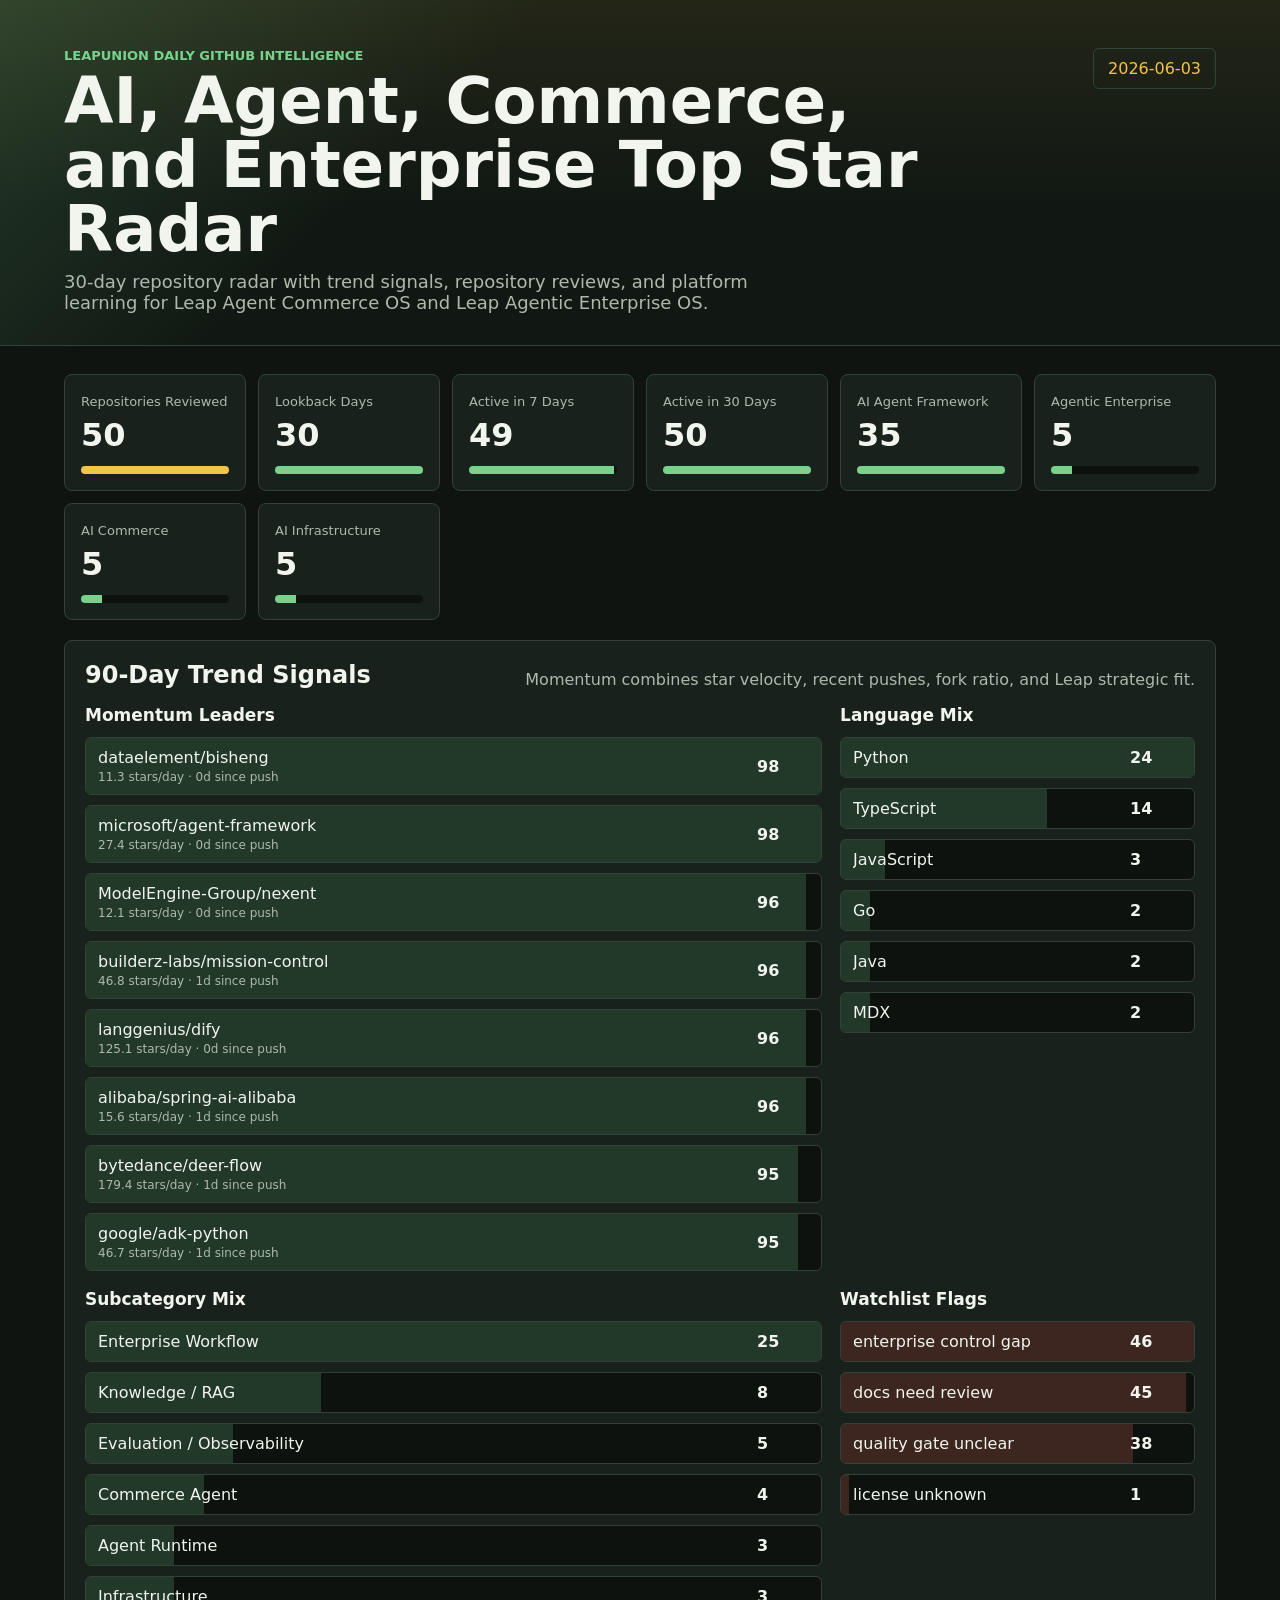
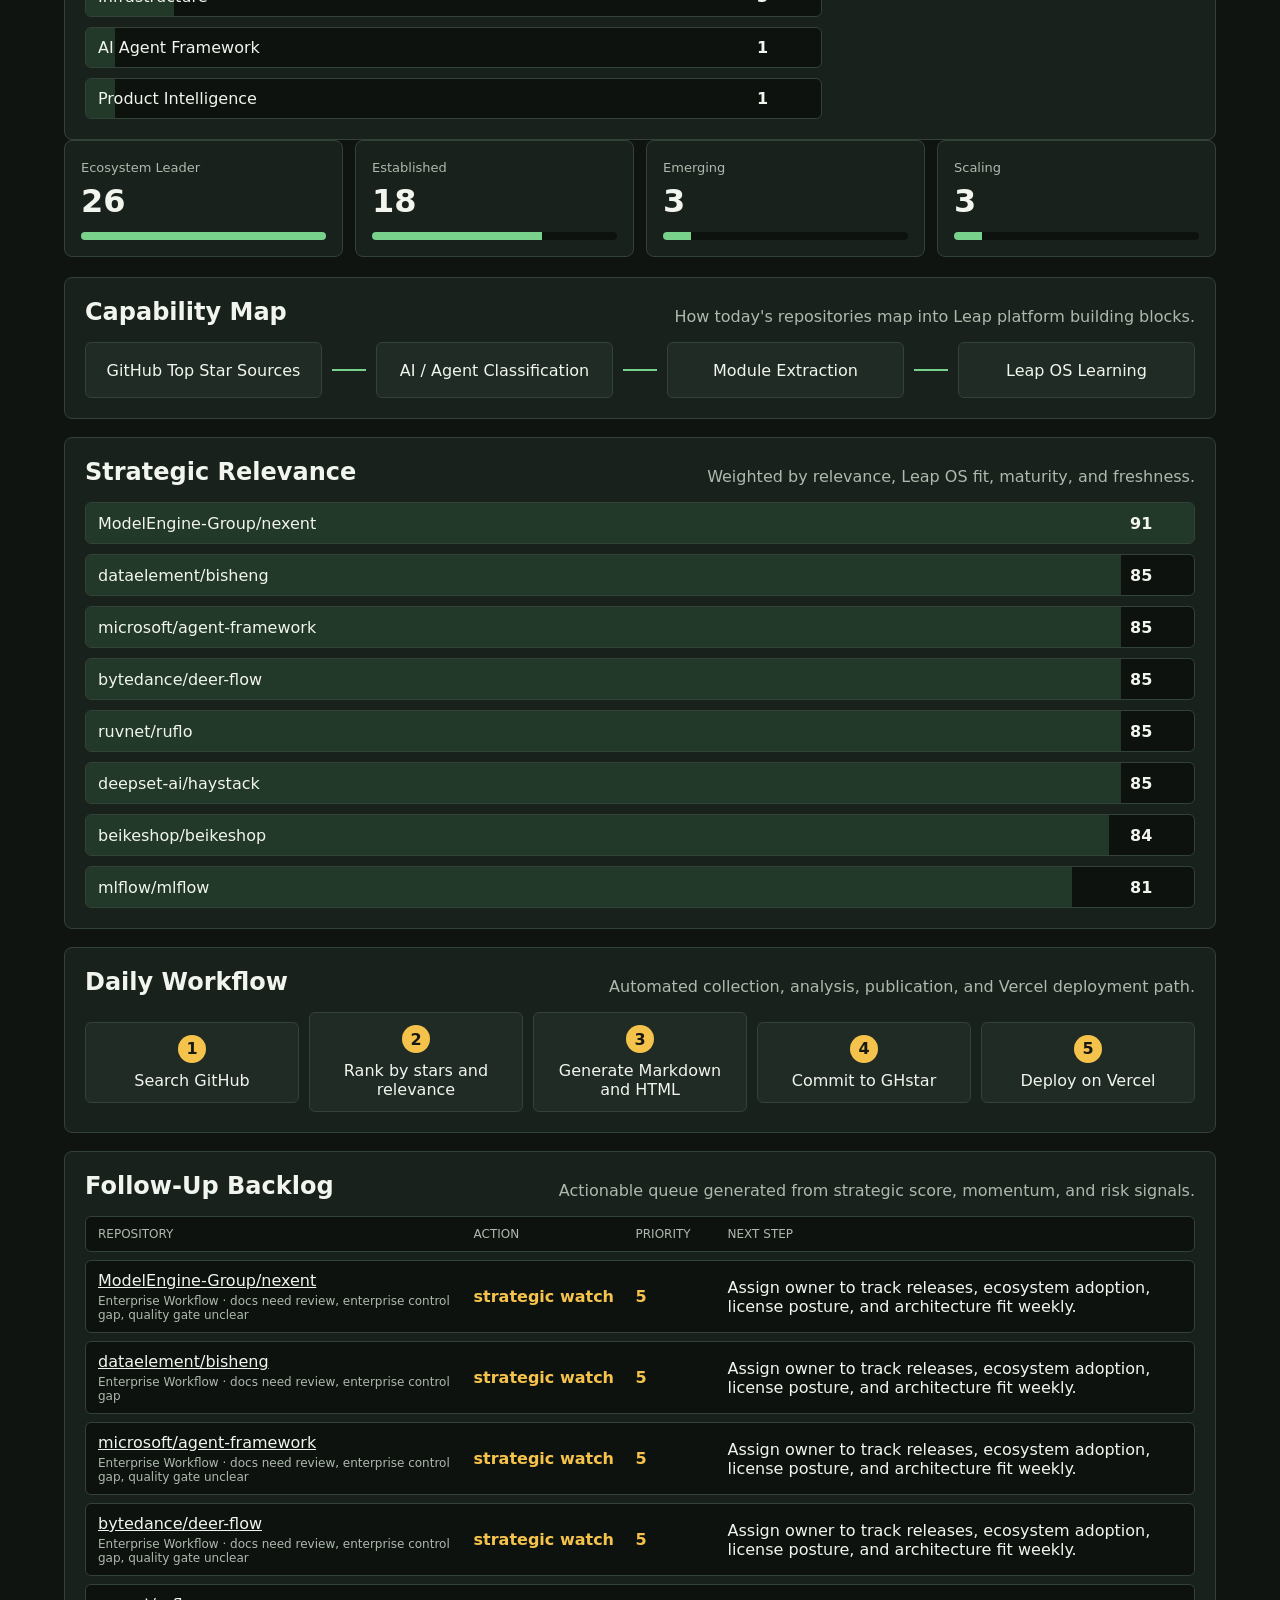
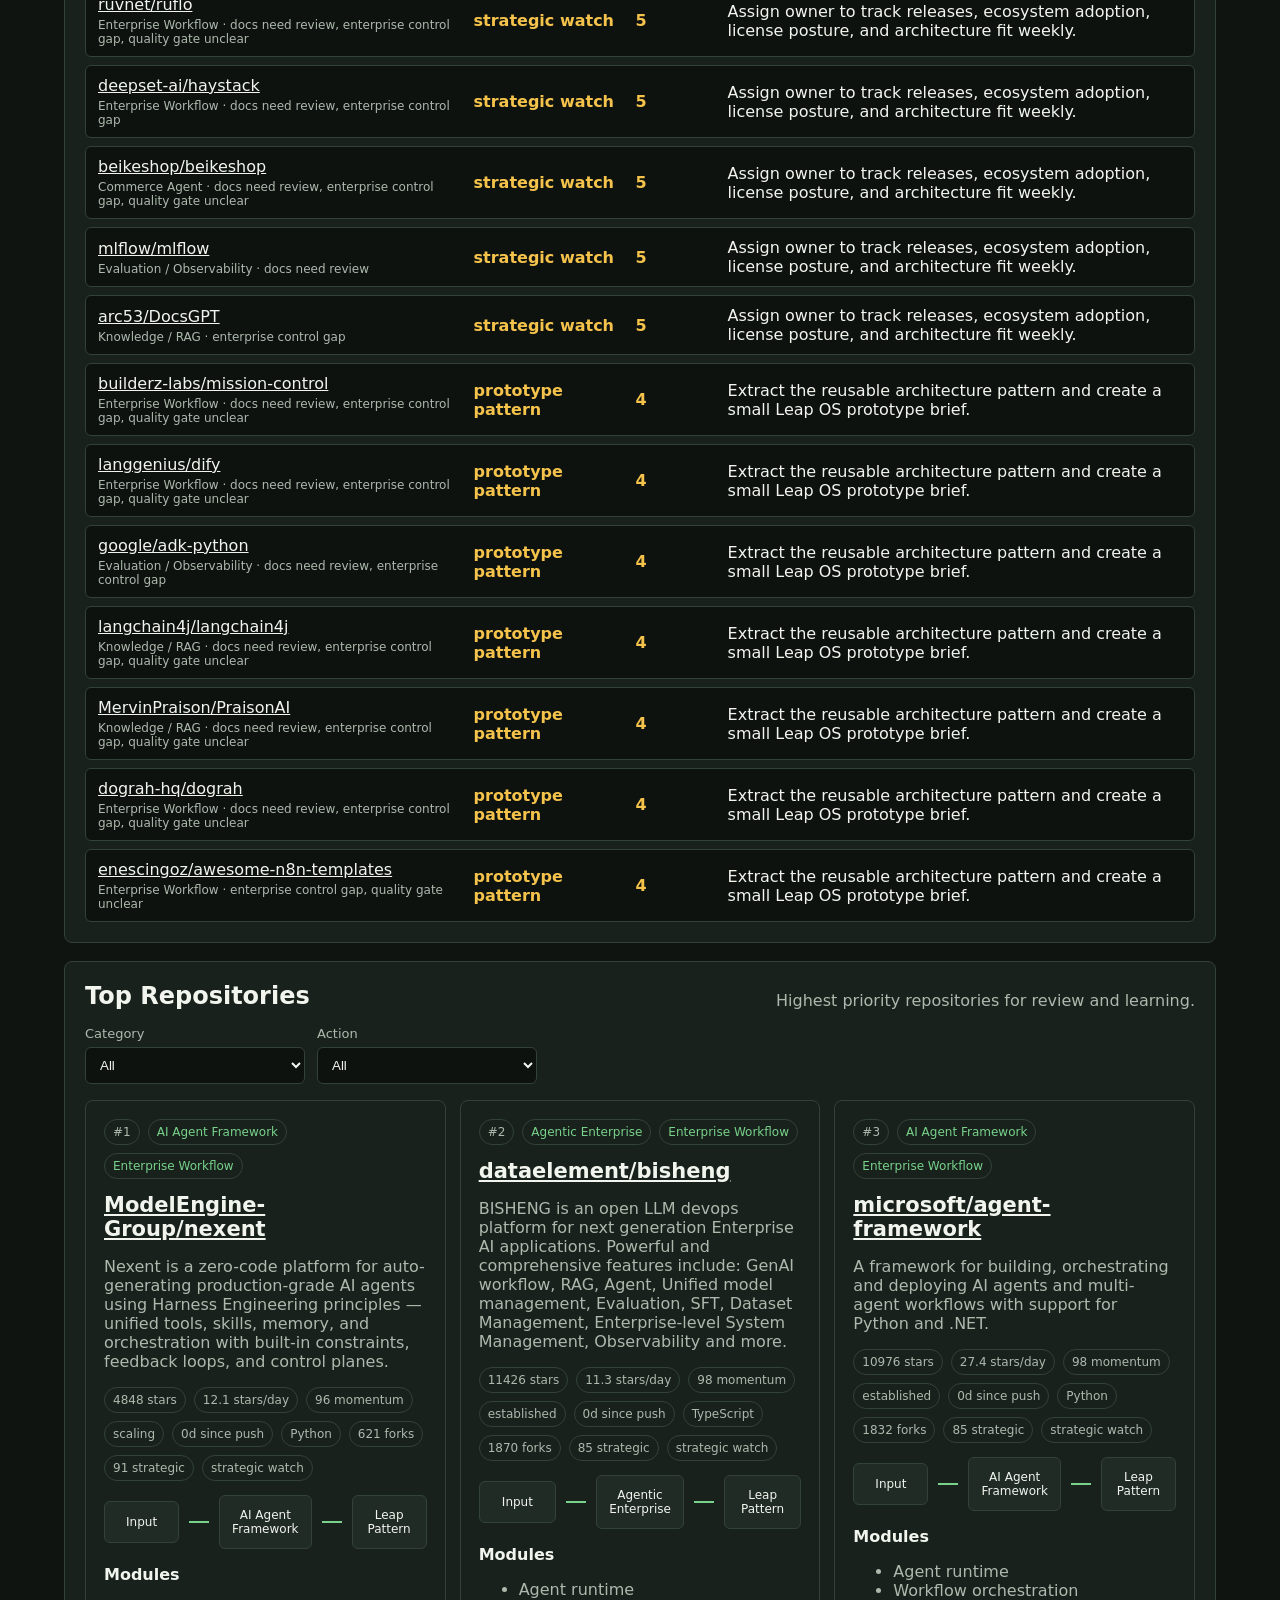
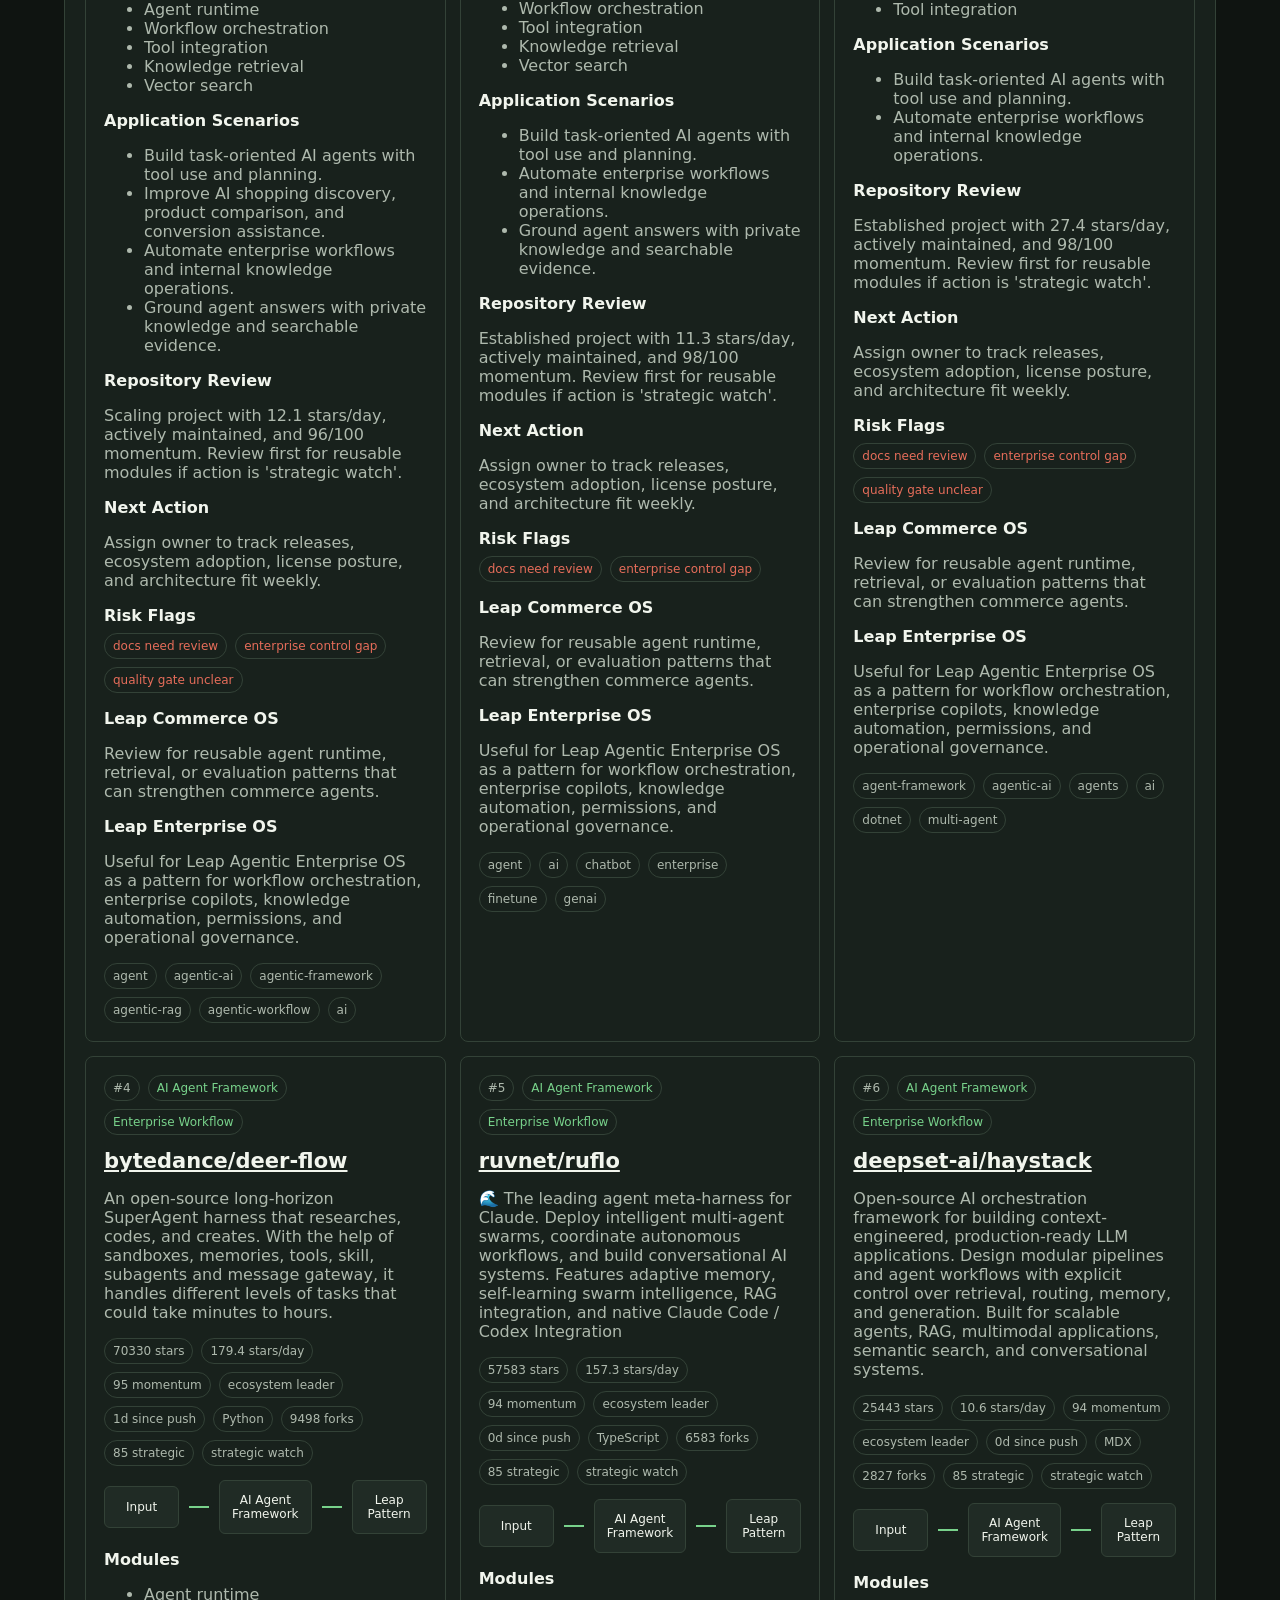
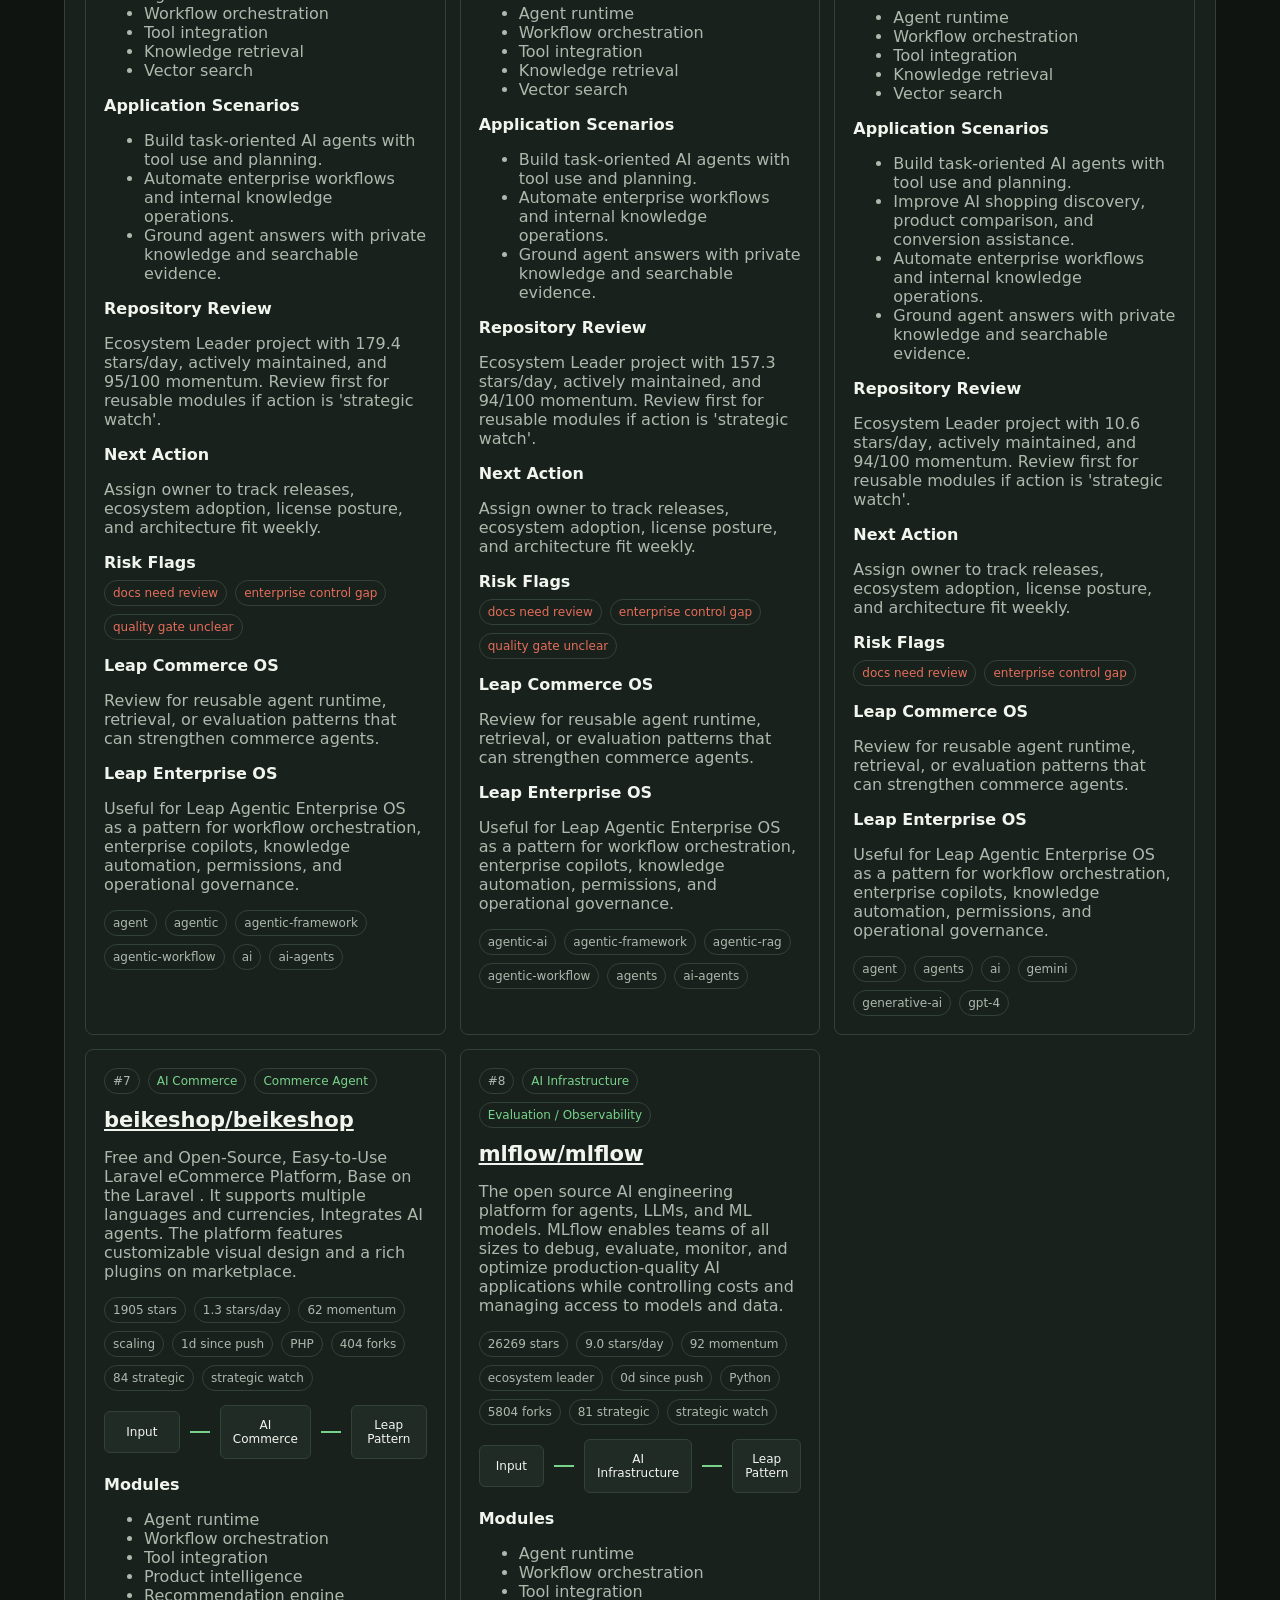
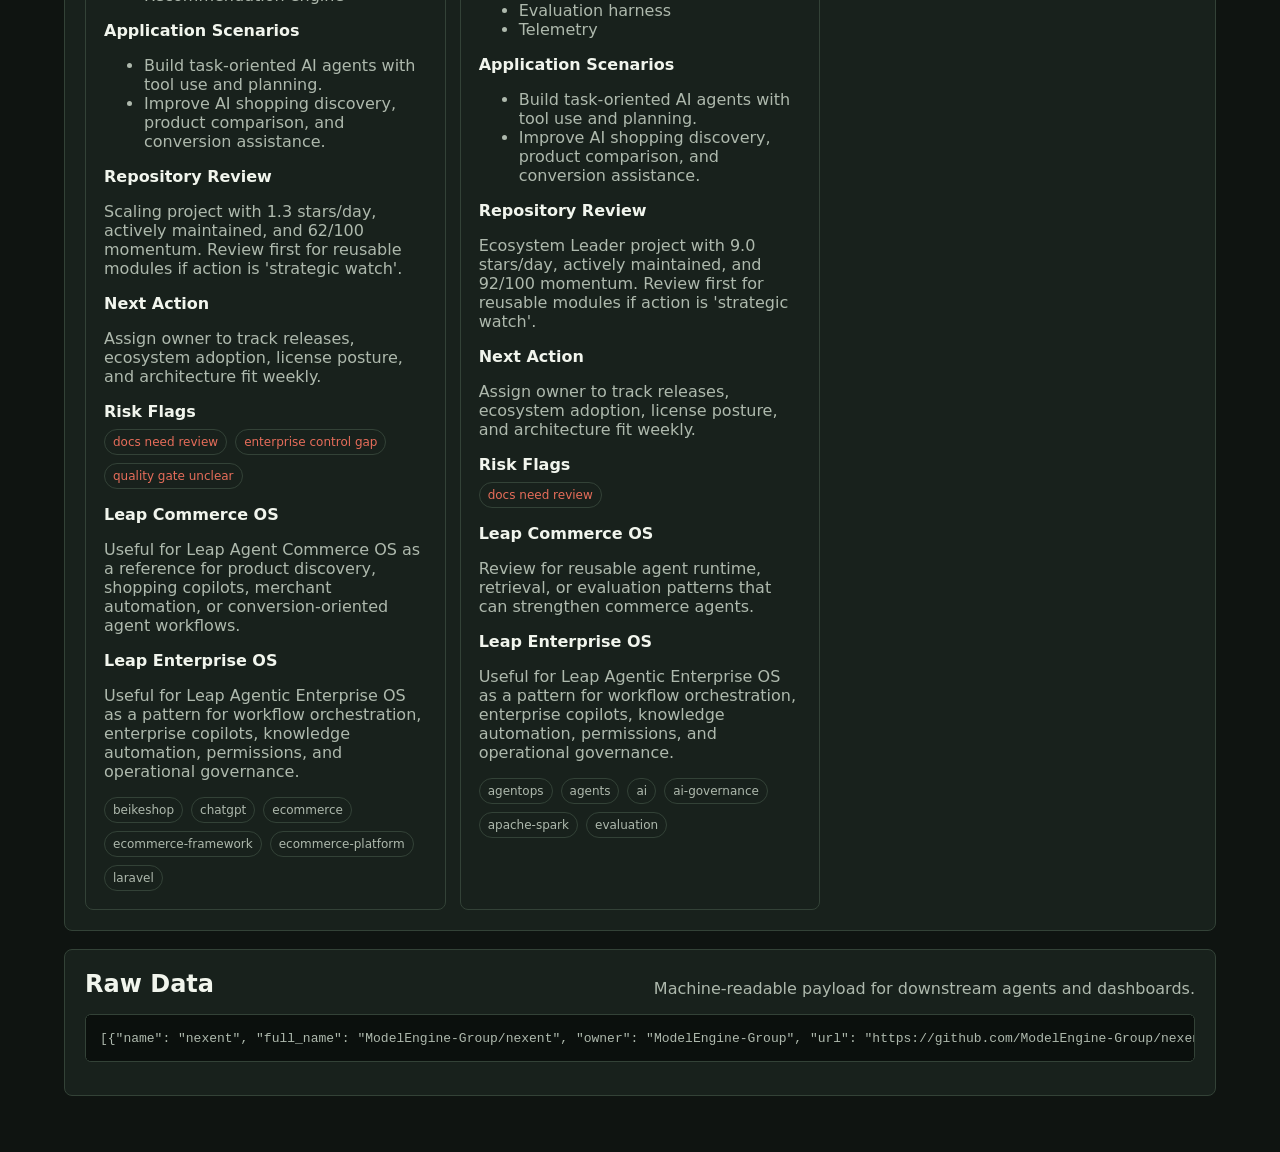
==== commit 18fdd889: "Add GHstar agent ETL docker pipeline" ====
--- a/public/index.html
+++ b/public/index.html
@@ -3,7 +3,7 @@
   <head>
     <meta charset="utf-8">
     <meta name="viewport" content="width=device-width, initial-scale=1">
-    <title>GHstar AI & Agent 90-Day Radar - 2026-06-02</title>
+    <title>GHstar AI & Agent 90-Day Radar - 2026-06-03</title>
     <link rel="stylesheet" href="./assets/styles.css">
   </head>
   <body>
@@ -11,9 +11,9 @@
       <div>
         <p class="eyebrow">LeapUnion Daily GitHub Intelligence</p>
         <h1>AI, Agent, Commerce, and Enterprise Top Star Radar</h1>
-        <p class="sub">90-day repository radar with trend signals, repository reviews, and platform learning for Leap Agent Commerce OS and Leap Agentic Enterprise OS.</p>
-      </div>
-      <time>2026-06-02</time>
+        <p class="sub">30-day repository radar with trend signals, repository reviews, and platform learning for Leap Agent Commerce OS and Leap Agentic Enterprise OS.</p>
+      </div>
+      <time>2026-06-03</time>
     </header>
 
     <main>
@@ -25,18 +25,18 @@
         </article>
         <article class="metric">
           <span>Lookback Days</span>
-          <strong>90</strong>
+          <strong>30</strong>
           <div class="bar"><i style="width:100%"></i></div>
         </article>
         <article class="metric">
           <span>Active in 7 Days</span>
-          <strong>46</strong>
-          <div class="bar"><i style="width:92.0%"></i></div>
+          <strong>49</strong>
+          <div class="bar"><i style="width:98.0%"></i></div>
         </article>
         <article class="metric">
           <span>Active in 30 Days</span>
-          <strong>47</strong>
-          <div class="bar"><i style="width:94.0%"></i></div>
+          <strong>50</strong>
+          <div class="bar"><i style="width:100.0%"></i></div>
         </article>
 
         <article class="metric">
@@ -92,13 +92,6 @@
 
 
         <div class="score-row">
-          <span>alibaba/spring-ai-alibaba <em>15.6 stars/day · 0d since push</em></span>
-          <b>97</b>
-          <i style="width:99.0%"></i>
-        </div>
-
-
-        <div class="score-row">
           <span>ModelEngine-Group/nexent <em>12.1 stars/day · 0d since push</em></span>
           <b>96</b>
           <i style="width:98.0%"></i>
@@ -106,30 +99,37 @@
 
 
         <div class="score-row">
-          <span>bytedance/deer-flow <em>179.8 stars/day · 0d since push</em></span>
+          <span>builderz-labs/mission-control <em>46.8 stars/day · 1d since push</em></span>
           <b>96</b>
           <i style="width:98.0%"></i>
         </div>
 
 
         <div class="score-row">
-          <span>langgenius/dify <em>125.2 stars/day · 0d since push</em></span>
+          <span>langgenius/dify <em>125.1 stars/day · 0d since push</em></span>
           <b>96</b>
           <i style="width:98.0%"></i>
         </div>
 
 
         <div class="score-row">
-          <span>google/adk-python <em>46.8 stars/day · 0d since push</em></span>
+          <span>alibaba/spring-ai-alibaba <em>15.6 stars/day · 1d since push</em></span>
           <b>96</b>
           <i style="width:98.0%"></i>
         </div>
 
 
         <div class="score-row">
-          <span>langchain4j/langchain4j <em>11.3 stars/day · 0d since push</em></span>
-          <b>96</b>
-          <i style="width:98.0%"></i>
+          <span>bytedance/deer-flow <em>179.4 stars/day · 1d since push</em></span>
+          <b>95</b>
+          <i style="width:96.9%"></i>
+        </div>
+
+
+        <div class="score-row">
+          <span>google/adk-python <em>46.7 stars/day · 1d since push</em></span>
+          <b>95</b>
+          <i style="width:96.9%"></i>
         </div>
         </div>
           </div>
@@ -145,8 +145,22 @@
 
         <div class="score-row compact">
           <span>TypeScript</span>
-          <b>13</b>
-          <i style="width:54.2%"></i>
+          <b>14</b>
+          <i style="width:58.3%"></i>
+        </div>
+
+
+        <div class="score-row compact">
+          <span>JavaScript</span>
+          <b>3</b>
+          <i style="width:12.5%"></i>
+        </div>
+
+
+        <div class="score-row compact">
+          <span>Go</span>
+          <b>2</b>
+          <i style="width:8.3%"></i>
         </div>
 
 
@@ -158,21 +172,7 @@
 
 
         <div class="score-row compact">
-          <span>JavaScript</span>
-          <b>2</b>
-          <i style="width:8.3%"></i>
-        </div>
-
-
-        <div class="score-row compact">
           <span>MDX</span>
-          <b>2</b>
-          <i style="width:8.3%"></i>
-        </div>
-
-
-        <div class="score-row compact">
-          <span>Shell</span>
           <b>2</b>
           <i style="width:8.3%"></i>
         </div>
@@ -183,50 +183,57 @@
             <div class="score-chart">
         <div class="score-row compact">
           <span>Enterprise Workflow</span>
-          <b>24</b>
+          <b>25</b>
           <i style="width:100.0%"></i>
         </div>
 
 
         <div class="score-row compact">
           <span>Knowledge / RAG</span>
-          <b>11</b>
-          <i style="width:45.8%"></i>
-        </div>
-
-
-        <div class="score-row compact">
-          <span>Agent Runtime</span>
-          <b>4</b>
-          <i style="width:16.7%"></i>
+          <b>8</b>
+          <i style="width:32.0%"></i>
+        </div>
+
+
+        <div class="score-row compact">
+          <span>Evaluation / Observability</span>
+          <b>5</b>
+          <i style="width:20.0%"></i>
         </div>
 
 
         <div class="score-row compact">
           <span>Commerce Agent</span>
           <b>4</b>
-          <i style="width:16.7%"></i>
-        </div>
-
-
-        <div class="score-row compact">
-          <span>Evaluation / Observability</span>
-          <b>4</b>
-          <i style="width:16.7%"></i>
+          <i style="width:16.0%"></i>
+        </div>
+
+
+        <div class="score-row compact">
+          <span>Agent Runtime</span>
+          <b>3</b>
+          <i style="width:12.0%"></i>
+        </div>
+
+
+        <div class="score-row compact">
+          <span>Infrastructure</span>
+          <b>3</b>
+          <i style="width:12.0%"></i>
         </div>
 
 
         <div class="score-row compact">
           <span>AI Agent Framework</span>
-          <b>2</b>
-          <i style="width:8.3%"></i>
+          <b>1</b>
+          <i style="width:4.0%"></i>
         </div>
 
 
         <div class="score-row compact">
           <span>Product Intelligence</span>
           <b>1</b>
-          <i style="width:4.2%"></i>
+          <i style="width:4.0%"></i>
         </div>
         </div>
           </div>
@@ -234,37 +241,30 @@
             <h3>Watchlist Flags</h3>
             <div class="score-chart">
         <div class="score-row compact risk">
-          <span>license unknown</span>
-          <b>50</b>
+          <span>enterprise control gap</span>
+          <b>46</b>
           <i style="width:100.0%"></i>
         </div>
 
 
         <div class="score-row compact risk">
           <span>docs need review</span>
-          <b>46</b>
-          <i style="width:92.0%"></i>
-        </div>
-
-
-        <div class="score-row compact risk">
-          <span>enterprise control gap</span>
           <b>45</b>
-          <i style="width:90.0%"></i>
+          <i style="width:97.8%"></i>
         </div>
 
 
         <div class="score-row compact risk">
           <span>quality gate unclear</span>
-          <b>36</b>
-          <i style="width:72.0%"></i>
+          <b>38</b>
+          <i style="width:82.6%"></i>
         </div>
 
 
         <div class="score-row compact risk">
-          <span>maintenance freshness risk</span>
-          <b>3</b>
-          <i style="width:6.0%"></i>
+          <span>license unknown</span>
+          <b>1</b>
+          <i style="width:2.2%"></i>
         </div>
         </div>
           </div>
@@ -282,15 +282,15 @@
 
         <article class="metric">
           <span>Established</span>
-          <strong>15</strong>
-          <div class="bar"><i style="width:57.7%"></i></div>
+          <strong>18</strong>
+          <div class="bar"><i style="width:69.2%"></i></div>
         </article>
 
 
         <article class="metric">
           <span>Emerging</span>
-          <strong>6</strong>
-          <div class="bar"><i style="width:23.1%"></i></div>
+          <strong>3</strong>
+          <div class="bar"><i style="width:11.5%"></i></div>
         </article>
 
 
@@ -333,6 +333,20 @@
 
 
         <div class="score-row">
+          <span>dataelement/bisheng</span>
+          <b>85</b>
+          <i style="width:93.4%"></i>
+        </div>
+
+
+        <div class="score-row">
+          <span>microsoft/agent-framework</span>
+          <b>85</b>
+          <i style="width:93.4%"></i>
+        </div>
+
+
+        <div class="score-row">
           <span>bytedance/deer-flow</span>
           <b>85</b>
           <i style="width:93.4%"></i>
@@ -348,20 +362,6 @@
 
         <div class="score-row">
           <span>deepset-ai/haystack</span>
-          <b>85</b>
-          <i style="width:93.4%"></i>
-        </div>
-
-
-        <div class="score-row">
-          <span>dataelement/bisheng</span>
-          <b>85</b>
-          <i style="width:93.4%"></i>
-        </div>
-
-
-        <div class="score-row">
-          <span>microsoft/agent-framework</span>
           <b>85</b>
           <i style="width:93.4%"></i>
         </div>
@@ -406,7 +406,7 @@
           <div class="backlog-head"><span>Repository</span><span>Action</span><span>Priority</span><span>Next Step</span></div>
 
     <div class="backlog-row">
-      <span><a href="https://github.com/ModelEngine-Group/nexent">ModelEngine-Group/nexent</a><em>Enterprise Workflow · license unknown, docs need review, enterprise control gap, quality gate unclear</em></span>
+      <span><a href="https://github.com/ModelEngine-Group/nexent">ModelEngine-Group/nexent</a><em>Enterprise Workflow · docs need review, enterprise control gap, quality gate unclear</em></span>
       <b>strategic watch</b>
       <strong>5</strong>
       <span>Assign owner to track releases, ecosystem adoption, license posture, and architecture fit weekly.</span>
@@ -414,7 +414,7 @@
 
 
     <div class="backlog-row">
-      <span><a href="https://github.com/dataelement/bisheng">dataelement/bisheng</a><em>Enterprise Workflow · license unknown, docs need review, enterprise control gap</em></span>
+      <span><a href="https://github.com/dataelement/bisheng">dataelement/bisheng</a><em>Enterprise Workflow · docs need review, enterprise control gap</em></span>
       <b>strategic watch</b>
       <strong>5</strong>
       <span>Assign owner to track releases, ecosystem adoption, license posture, and architecture fit weekly.</span>
@@ -422,7 +422,7 @@
 
 
     <div class="backlog-row">
-      <span><a href="https://github.com/microsoft/agent-framework">microsoft/agent-framework</a><em>Enterprise Workflow · license unknown, docs need review, enterprise control gap, quality gate unclear</em></span>
+      <span><a href="https://github.com/microsoft/agent-framework">microsoft/agent-framework</a><em>Enterprise Workflow · docs need review, enterprise control gap, quality gate unclear</em></span>
       <b>strategic watch</b>
       <strong>5</strong>
       <span>Assign owner to track releases, ecosystem adoption, license posture, and architecture fit weekly.</span>
@@ -430,7 +430,7 @@
 
 
     <div class="backlog-row">
-      <span><a href="https://github.com/bytedance/deer-flow">bytedance/deer-flow</a><em>Enterprise Workflow · license unknown, docs need review, enterprise control gap, quality gate unclear</em></span>
+      <span><a href="https://github.com/bytedance/deer-flow">bytedance/deer-flow</a><em>Enterprise Workflow · docs need review, enterprise control gap, quality gate unclear</em></span>
       <b>strategic watch</b>
       <strong>5</strong>
       <span>Assign owner to track releases, ecosystem adoption, license posture, and architecture fit weekly.</span>
@@ -438,7 +438,7 @@
 
 
     <div class="backlog-row">
-      <span><a href="https://github.com/ruvnet/ruflo">ruvnet/ruflo</a><em>Enterprise Workflow · license unknown, docs need review, enterprise control gap, quality gate unclear</em></span>
+      <span><a href="https://github.com/ruvnet/ruflo">ruvnet/ruflo</a><em>Enterprise Workflow · docs need review, enterprise control gap, quality gate unclear</em></span>
       <b>strategic watch</b>
       <strong>5</strong>
       <span>Assign owner to track releases, ecosystem adoption, license posture, and architecture fit weekly.</span>
@@ -446,7 +446,7 @@
 
 
     <div class="backlog-row">
-      <span><a href="https://github.com/deepset-ai/haystack">deepset-ai/haystack</a><em>Enterprise Workflow · license unknown, docs need review, enterprise control gap</em></span>
+      <span><a href="https://github.com/deepset-ai/haystack">deepset-ai/haystack</a><em>Enterprise Workflow · docs need review, enterprise control gap</em></span>
       <b>strategic watch</b>
       <strong>5</strong>
       <span>Assign owner to track releases, ecosystem adoption, license posture, and architecture fit weekly.</span>
@@ -454,7 +454,7 @@
 
 
     <div class="backlog-row">
-      <span><a href="https://github.com/beikeshop/beikeshop">beikeshop/beikeshop</a><em>Commerce Agent · license unknown, docs need review, enterprise control gap, quality gate unclear</em></span>
+      <span><a href="https://github.com/beikeshop/beikeshop">beikeshop/beikeshop</a><em>Commerce Agent · docs need review, enterprise control gap, quality gate unclear</em></span>
       <b>strategic watch</b>
       <strong>5</strong>
       <span>Assign owner to track releases, ecosystem adoption, license posture, and architecture fit weekly.</span>
@@ -462,7 +462,7 @@
 
 
     <div class="backlog-row">
-      <span><a href="https://github.com/arc53/DocsGPT">arc53/DocsGPT</a><em>Knowledge / RAG · license unknown, enterprise control gap</em></span>
+      <span><a href="https://github.com/mlflow/mlflow">mlflow/mlflow</a><em>Evaluation / Observability · docs need review</em></span>
       <b>strategic watch</b>
       <strong>5</strong>
       <span>Assign owner to track releases, ecosystem adoption, license posture, and architecture fit weekly.</span>
@@ -470,7 +470,7 @@
 
 
     <div class="backlog-row">
-      <span><a href="https://github.com/mlflow/mlflow">mlflow/mlflow</a><em>Evaluation / Observability · license unknown, docs need review</em></span>
+      <span><a href="https://github.com/arc53/DocsGPT">arc53/DocsGPT</a><em>Knowledge / RAG · enterprise control gap</em></span>
       <b>strategic watch</b>
       <strong>5</strong>
       <span>Assign owner to track releases, ecosystem adoption, license posture, and architecture fit weekly.</span>
@@ -478,7 +478,7 @@
 
 
     <div class="backlog-row">
-      <span><a href="https://github.com/builderz-labs/mission-control">builderz-labs/mission-control</a><em>Enterprise Workflow · license unknown, docs need review, enterprise control gap, quality gate unclear</em></span>
+      <span><a href="https://github.com/builderz-labs/mission-control">builderz-labs/mission-control</a><em>Enterprise Workflow · docs need review, enterprise control gap, quality gate unclear</em></span>
       <b>prototype pattern</b>
       <strong>4</strong>
       <span>Extract the reusable architecture pattern and create a small Leap OS prototype brief.</span>
@@ -486,7 +486,7 @@
 
 
     <div class="backlog-row">
-      <span><a href="https://github.com/langgenius/dify">langgenius/dify</a><em>Enterprise Workflow · license unknown, docs need review, enterprise control gap, quality gate unclear</em></span>
+      <span><a href="https://github.com/langgenius/dify">langgenius/dify</a><em>Enterprise Workflow · docs need review, enterprise control gap, quality gate unclear</em></span>
       <b>prototype pattern</b>
       <strong>4</strong>
       <span>Extract the reusable architecture pattern and create a small Leap OS prototype brief.</span>
@@ -494,7 +494,7 @@
 
 
     <div class="backlog-row">
-      <span><a href="https://github.com/google/adk-python">google/adk-python</a><em>Evaluation / Observability · license unknown, docs need review, enterprise control gap</em></span>
+      <span><a href="https://github.com/google/adk-python">google/adk-python</a><em>Evaluation / Observability · docs need review, enterprise control gap</em></span>
       <b>prototype pattern</b>
       <strong>4</strong>
       <span>Extract the reusable architecture pattern and create a small Leap OS prototype brief.</span>
@@ -502,7 +502,7 @@
 
 
     <div class="backlog-row">
-      <span><a href="https://github.com/langchain4j/langchain4j">langchain4j/langchain4j</a><em>Knowledge / RAG · license unknown, docs need review, enterprise control gap, quality gate unclear</em></span>
+      <span><a href="https://github.com/langchain4j/langchain4j">langchain4j/langchain4j</a><em>Knowledge / RAG · docs need review, enterprise control gap, quality gate unclear</em></span>
       <b>prototype pattern</b>
       <strong>4</strong>
       <span>Extract the reusable architecture pattern and create a small Leap OS prototype brief.</span>
@@ -510,7 +510,7 @@
 
 
     <div class="backlog-row">
-      <span><a href="https://github.com/enescingoz/awesome-n8n-templates">enescingoz/awesome-n8n-templates</a><em>Enterprise Workflow · license unknown, enterprise control gap, quality gate unclear</em></span>
+      <span><a href="https://github.com/MervinPraison/PraisonAI">MervinPraison/PraisonAI</a><em>Knowledge / RAG · docs need review, enterprise control gap, quality gate unclear</em></span>
       <b>prototype pattern</b>
       <strong>4</strong>
       <span>Extract the reusable architecture pattern and create a small Leap OS prototype brief.</span>
@@ -518,7 +518,7 @@
 
 
     <div class="backlog-row">
-      <span><a href="https://github.com/MervinPraison/PraisonAI">MervinPraison/PraisonAI</a><em>Knowledge / RAG · license unknown, docs need review, enterprise control gap, quality gate unclear</em></span>
+      <span><a href="https://github.com/dograh-hq/dograh">dograh-hq/dograh</a><em>Enterprise Workflow · docs need review, enterprise control gap, quality gate unclear</em></span>
       <b>prototype pattern</b>
       <strong>4</strong>
       <span>Extract the reusable architecture pattern and create a small Leap OS prototype brief.</span>
@@ -526,7 +526,7 @@
 
 
     <div class="backlog-row">
-      <span><a href="https://github.com/BlazeUp-AI/Observal">BlazeUp-AI/Observal</a><em>Evaluation / Observability · license unknown, docs need review, enterprise control gap</em></span>
+      <span><a href="https://github.com/enescingoz/awesome-n8n-templates">enescingoz/awesome-n8n-templates</a><em>Enterprise Workflow · enterprise control gap, quality gate unclear</em></span>
       <b>prototype pattern</b>
       <strong>4</strong>
       <span>Extract the reusable architecture pattern and create a small Leap OS prototype brief.</span>
@@ -556,7 +556,7 @@
               <option value="prototype pattern">prototype pattern</option>
 <option value="clone and test">clone and test</option>
 <option value="strategic watch">strategic watch</option>
-<option value="read docs">read docs</option>
+<option value="monitor">monitor</option>
             </select>
           </label>
         </div>
@@ -571,13 +571,13 @@
       <h3><a href="https://github.com/ModelEngine-Group/nexent">ModelEngine-Group/nexent</a></h3>
       <p>Nexent is a zero-code platform for auto-generating production-grade AI agents using Harness Engineering principles — unified tools, skills, memory, and orchestration with built-in constraints, feedback loops, and control planes.</p>
       <div class="stats">
-        <span>4839 stars</span>
+        <span>4848 stars</span>
         <span>12.1 stars/day</span>
         <span>96 momentum</span>
         <span>scaling</span>
         <span>0d since push</span>
         <span>Python</span>
-        <span>619 forks</span>
+        <span>621 forks</span>
         <span>91 strategic</span>
         <span>strategic watch</span>
       </div>
@@ -593,7 +593,7 @@
       <h4>Next Action</h4>
       <p>Assign owner to track releases, ecosystem adoption, license posture, and architecture fit weekly.</p>
       <h4>Risk Flags</h4>
-      <div class="topics risks"><span>license unknown</span><span>docs need review</span><span>enterprise control gap</span><span>quality gate unclear</span></div>
+      <div class="topics risks"><span>docs need review</span><span>enterprise control gap</span><span>quality gate unclear</span></div>
       <h4>Leap Commerce OS</h4>
       <p>Review for reusable agent runtime, retrieval, or evaluation patterns that can strengthen commerce agents.</p>
       <h4>Leap Enterprise OS</h4>
@@ -602,38 +602,118 @@
     </article>
 
 
-    <article class="repo-card" id="bytedance-deer-flow" data-category="AI Agent Framework" data-action="strategic watch">
+    <article class="repo-card" id="dataelement-bisheng" data-category="Agentic Enterprise" data-action="strategic watch">
       <div class="repo-top">
         <span class="rank">#2</span>
-        <span class="category">AI Agent Framework</span>
+        <span class="category">Agentic Enterprise</span>
         <span class="category">Enterprise Workflow</span>
       </div>
-      <h3><a href="https://github.com/bytedance/deer-flow">bytedance/deer-flow</a></h3>
-      <p>An open-source long-horizon SuperAgent harness that researches, codes, and creates. With the help of sandboxes, memories, tools, skill, subagents and message gateway, it handles different levels of tasks that could take minutes to hours.</p>
+      <h3><a href="https://github.com/dataelement/bisheng">dataelement/bisheng</a></h3>
+      <p>BISHENG is an open LLM devops platform for next generation Enterprise AI applications. Powerful and comprehensive features include: GenAI workflow, RAG, Agent, Unified model management, Evaluation, SFT, Dataset Management, Enterprise-level System Management, Observability and more.</p>
       <div class="stats">
-        <span>70293 stars</span>
-        <span>179.8 stars/day</span>
-        <span>96 momentum</span>
-        <span>ecosystem leader</span>
+        <span>11426 stars</span>
+        <span>11.3 stars/day</span>
+        <span>98 momentum</span>
+        <span>established</span>
         <span>0d since push</span>
-        <span>Python</span>
-        <span>9486 forks</span>
+        <span>TypeScript</span>
+        <span>1870 forks</span>
         <span>85 strategic</span>
         <span>strategic watch</span>
       </div>
       <div class="mini-diagram">
-        <div>Input</div><i></i><div>AI Agent Framework</div><i></i><div>Leap Pattern</div>
+        <div>Input</div><i></i><div>Agentic Enterprise</div><i></i><div>Leap Pattern</div>
       </div>
       <h4>Modules</h4>
       <ul><li>Agent runtime</li><li>Workflow orchestration</li><li>Tool integration</li><li>Knowledge retrieval</li><li>Vector search</li></ul>
       <h4>Application Scenarios</h4>
       <ul><li>Build task-oriented AI agents with tool use and planning.</li><li>Automate enterprise workflows and internal knowledge operations.</li><li>Ground agent answers with private knowledge and searchable evidence.</li></ul>
       <h4>Repository Review</h4>
-      <p>Ecosystem Leader project with 179.8 stars/day, actively maintained, and 96/100 momentum. Review first for reusable modules if action is &#x27;strategic watch&#x27;.</p>
+      <p>Established project with 11.3 stars/day, actively maintained, and 98/100 momentum. Review first for reusable modules if action is &#x27;strategic watch&#x27;.</p>
       <h4>Next Action</h4>
       <p>Assign owner to track releases, ecosystem adoption, license posture, and architecture fit weekly.</p>
       <h4>Risk Flags</h4>
-      <div class="topics risks"><span>license unknown</span><span>docs need review</span><span>enterprise control gap</span><span>quality gate unclear</span></div>
+      <div class="topics risks"><span>docs need review</span><span>enterprise control gap</span></div>
+      <h4>Leap Commerce OS</h4>
+      <p>Review for reusable agent runtime, retrieval, or evaluation patterns that can strengthen commerce agents.</p>
+      <h4>Leap Enterprise OS</h4>
+      <p>Useful for Leap Agentic Enterprise OS as a pattern for workflow orchestration, enterprise copilots, knowledge automation, permissions, and operational governance.</p>
+      <div class="topics"><span>agent</span><span>ai</span><span>chatbot</span><span>enterprise</span><span>finetune</span><span>genai</span></div>
+    </article>
+
+
+    <article class="repo-card" id="microsoft-agent-framework" data-category="AI Agent Framework" data-action="strategic watch">
+      <div class="repo-top">
+        <span class="rank">#3</span>
+        <span class="category">AI Agent Framework</span>
+        <span class="category">Enterprise Workflow</span>
+      </div>
+      <h3><a href="https://github.com/microsoft/agent-framework">microsoft/agent-framework</a></h3>
+      <p>A framework for building, orchestrating and deploying AI agents and multi-agent workflows with support for Python and .NET.</p>
+      <div class="stats">
+        <span>10976 stars</span>
+        <span>27.4 stars/day</span>
+        <span>98 momentum</span>
+        <span>established</span>
+        <span>0d since push</span>
+        <span>Python</span>
+        <span>1832 forks</span>
+        <span>85 strategic</span>
+        <span>strategic watch</span>
+      </div>
+      <div class="mini-diagram">
+        <div>Input</div><i></i><div>AI Agent Framework</div><i></i><div>Leap Pattern</div>
+      </div>
+      <h4>Modules</h4>
+      <ul><li>Agent runtime</li><li>Workflow orchestration</li><li>Tool integration</li></ul>
+      <h4>Application Scenarios</h4>
+      <ul><li>Build task-oriented AI agents with tool use and planning.</li><li>Automate enterprise workflows and internal knowledge operations.</li></ul>
+      <h4>Repository Review</h4>
+      <p>Established project with 27.4 stars/day, actively maintained, and 98/100 momentum. Review first for reusable modules if action is &#x27;strategic watch&#x27;.</p>
+      <h4>Next Action</h4>
+      <p>Assign owner to track releases, ecosystem adoption, license posture, and architecture fit weekly.</p>
+      <h4>Risk Flags</h4>
+      <div class="topics risks"><span>docs need review</span><span>enterprise control gap</span><span>quality gate unclear</span></div>
+      <h4>Leap Commerce OS</h4>
+      <p>Review for reusable agent runtime, retrieval, or evaluation patterns that can strengthen commerce agents.</p>
+      <h4>Leap Enterprise OS</h4>
+      <p>Useful for Leap Agentic Enterprise OS as a pattern for workflow orchestration, enterprise copilots, knowledge automation, permissions, and operational governance.</p>
+      <div class="topics"><span>agent-framework</span><span>agentic-ai</span><span>agents</span><span>ai</span><span>dotnet</span><span>multi-agent</span></div>
+    </article>
+
+
+    <article class="repo-card" id="bytedance-deer-flow" data-category="AI Agent Framework" data-action="strategic watch">
+      <div class="repo-top">
+        <span class="rank">#4</span>
+        <span class="category">AI Agent Framework</span>
+        <span class="category">Enterprise Workflow</span>
+      </div>
+      <h3><a href="https://github.com/bytedance/deer-flow">bytedance/deer-flow</a></h3>
+      <p>An open-source long-horizon SuperAgent harness that researches, codes, and creates. With the help of sandboxes, memories, tools, skill, subagents and message gateway, it handles different levels of tasks that could take minutes to hours.</p>
+      <div class="stats">
+        <span>70330 stars</span>
+        <span>179.4 stars/day</span>
+        <span>95 momentum</span>
+        <span>ecosystem leader</span>
+        <span>1d since push</span>
+        <span>Python</span>
+        <span>9498 forks</span>
+        <span>85 strategic</span>
+        <span>strategic watch</span>
+      </div>
+      <div class="mini-diagram">
+        <div>Input</div><i></i><div>AI Agent Framework</div><i></i><div>Leap Pattern</div>
+      </div>
+      <h4>Modules</h4>
+      <ul><li>Agent runtime</li><li>Workflow orchestration</li><li>Tool integration</li><li>Knowledge retrieval</li><li>Vector search</li></ul>
+      <h4>Application Scenarios</h4>
+      <ul><li>Build task-oriented AI agents with tool use and planning.</li><li>Automate enterprise workflows and internal knowledge operations.</li><li>Ground agent answers with private knowledge and searchable evidence.</li></ul>
+      <h4>Repository Review</h4>
+      <p>Ecosystem Leader project with 179.4 stars/day, actively maintained, and 95/100 momentum. Review first for reusable modules if action is &#x27;strategic watch&#x27;.</p>
+      <h4>Next Action</h4>
+      <p>Assign owner to track releases, ecosystem adoption, license posture, and architecture fit weekly.</p>
+      <h4>Risk Flags</h4>
+      <div class="topics risks"><span>docs need review</span><span>enterprise control gap</span><span>quality gate unclear</span></div>
       <h4>Leap Commerce OS</h4>
       <p>Review for reusable agent runtime, retrieval, or evaluation patterns that can strengthen commerce agents.</p>
       <h4>Leap Enterprise OS</h4>
@@ -644,20 +724,20 @@
 
     <article class="repo-card" id="ruvnet-ruflo" data-category="AI Agent Framework" data-action="strategic watch">
       <div class="repo-top">
-        <span class="rank">#3</span>
+        <span class="rank">#5</span>
         <span class="category">AI Agent Framework</span>
         <span class="category">Enterprise Workflow</span>
       </div>
       <h3><a href="https://github.com/ruvnet/ruflo">ruvnet/ruflo</a></h3>
       <p>🌊 The leading agent meta-harness for Claude. Deploy intelligent multi-agent swarms, coordinate autonomous workflows, and build conversational AI systems. Features adaptive memory, self-learning swarm intelligence, RAG integration, and native Claude Code / Codex Integration</p>
       <div class="stats">
-        <span>57479 stars</span>
-        <span>157.5 stars/day</span>
+        <span>57583 stars</span>
+        <span>157.3 stars/day</span>
         <span>94 momentum</span>
         <span>ecosystem leader</span>
         <span>0d since push</span>
         <span>TypeScript</span>
-        <span>6566 forks</span>
+        <span>6583 forks</span>
         <span>85 strategic</span>
         <span>strategic watch</span>
       </div>
@@ -669,11 +749,11 @@
       <h4>Application Scenarios</h4>
       <ul><li>Build task-oriented AI agents with tool use and planning.</li><li>Automate enterprise workflows and internal knowledge operations.</li><li>Ground agent answers with private knowledge and searchable evidence.</li></ul>
       <h4>Repository Review</h4>
-      <p>Ecosystem Leader project with 157.5 stars/day, actively maintained, and 94/100 momentum. Review first for reusable modules if action is &#x27;strategic watch&#x27;.</p>
+      <p>Ecosystem Leader project with 157.3 stars/day, actively maintained, and 94/100 momentum. Review first for reusable modules if action is &#x27;strategic watch&#x27;.</p>
       <h4>Next Action</h4>
       <p>Assign owner to track releases, ecosystem adoption, license posture, and architecture fit weekly.</p>
       <h4>Risk Flags</h4>
-      <div class="topics risks"><span>license unknown</span><span>docs need review</span><span>enterprise control gap</span><span>quality gate unclear</span></div>
+      <div class="topics risks"><span>docs need review</span><span>enterprise control gap</span><span>quality gate unclear</span></div>
       <h4>Leap Commerce OS</h4>
       <p>Review for reusable agent runtime, retrieval, or evaluation patterns that can strengthen commerce agents.</p>
       <h4>Leap Enterprise OS</h4>
@@ -684,20 +764,20 @@
 
     <article class="repo-card" id="deepset-ai-haystack" data-category="AI Agent Framework" data-action="strategic watch">
       <div class="repo-top">
-        <span class="rank">#4</span>
+        <span class="rank">#6</span>
         <span class="category">AI Agent Framework</span>
         <span class="category">Enterprise Workflow</span>
       </div>
       <h3><a href="https://github.com/deepset-ai/haystack">deepset-ai/haystack</a></h3>
       <p>Open-source AI orchestration framework for building context-engineered, production-ready LLM applications. Design modular pipelines and agent workflows with explicit control over retrieval, routing, memory, and generation. Built for scalable agents, RAG, multimodal applications, semantic search, and conversational systems.</p>
       <div class="stats">
-        <span>25438 stars</span>
+        <span>25443 stars</span>
         <span>10.6 stars/day</span>
         <span>94 momentum</span>
         <span>ecosystem leader</span>
         <span>0d since push</span>
         <span>MDX</span>
-        <span>2824 forks</span>
+        <span>2827 forks</span>
         <span>85 strategic</span>
         <span>strategic watch</span>
       </div>
@@ -713,7 +793,7 @@
       <h4>Next Action</h4>
       <p>Assign owner to track releases, ecosystem adoption, license posture, and architecture fit weekly.</p>
       <h4>Risk Flags</h4>
-      <div class="topics risks"><span>license unknown</span><span>docs need review</span><span>enterprise control gap</span></div>
+      <div class="topics risks"><span>docs need review</span><span>enterprise control gap</span></div>
       <h4>Leap Commerce OS</h4>
       <p>Review for reusable agent runtime, retrieval, or evaluation patterns that can strengthen commerce agents.</p>
       <h4>Leap Enterprise OS</h4>
@@ -722,86 +802,6 @@
     </article>
 
 
-    <article class="repo-card" id="dataelement-bisheng" data-category="Agentic Enterprise" data-action="strategic watch">
-      <div class="repo-top">
-        <span class="rank">#5</span>
-        <span class="category">Agentic Enterprise</span>
-        <span class="category">Enterprise Workflow</span>
-      </div>
-      <h3><a href="https://github.com/dataelement/bisheng">dataelement/bisheng</a></h3>
-      <p>BISHENG is an open LLM devops platform for next generation Enterprise AI applications. Powerful and comprehensive features include: GenAI workflow, RAG, Agent, Unified model management, Evaluation, SFT, Dataset Management, Enterprise-level System Management, Observability and more.</p>
-      <div class="stats">
-        <span>11425 stars</span>
-        <span>11.3 stars/day</span>
-        <span>98 momentum</span>
-        <span>established</span>
-        <span>0d since push</span>
-        <span>TypeScript</span>
-        <span>1870 forks</span>
-        <span>85 strategic</span>
-        <span>strategic watch</span>
-      </div>
-      <div class="mini-diagram">
-        <div>Input</div><i></i><div>Agentic Enterprise</div><i></i><div>Leap Pattern</div>
-      </div>
-      <h4>Modules</h4>
-      <ul><li>Agent runtime</li><li>Workflow orchestration</li><li>Tool integration</li><li>Knowledge retrieval</li><li>Vector search</li></ul>
-      <h4>Application Scenarios</h4>
-      <ul><li>Build task-oriented AI agents with tool use and planning.</li><li>Automate enterprise workflows and internal knowledge operations.</li><li>Ground agent answers with private knowledge and searchable evidence.</li></ul>
-      <h4>Repository Review</h4>
-      <p>Established project with 11.3 stars/day, actively maintained, and 98/100 momentum. Review first for reusable modules if action is &#x27;strategic watch&#x27;.</p>
-      <h4>Next Action</h4>
-      <p>Assign owner to track releases, ecosystem adoption, license posture, and architecture fit weekly.</p>
-      <h4>Risk Flags</h4>
-      <div class="topics risks"><span>license unknown</span><span>docs need review</span><span>enterprise control gap</span></div>
-      <h4>Leap Commerce OS</h4>
-      <p>Review for reusable agent runtime, retrieval, or evaluation patterns that can strengthen commerce agents.</p>
-      <h4>Leap Enterprise OS</h4>
-      <p>Useful for Leap Agentic Enterprise OS as a pattern for workflow orchestration, enterprise copilots, knowledge automation, permissions, and operational governance.</p>
-      <div class="topics"><span>agent</span><span>ai</span><span>chatbot</span><span>enterprise</span><span>finetune</span><span>genai</span></div>
-    </article>
-
-
-    <article class="repo-card" id="microsoft-agent-framework" data-category="AI Agent Framework" data-action="strategic watch">
-      <div class="repo-top">
-        <span class="rank">#6</span>
-        <span class="category">AI Agent Framework</span>
-        <span class="category">Enterprise Workflow</span>
-      </div>
-      <h3><a href="https://github.com/microsoft/agent-framework">microsoft/agent-framework</a></h3>
-      <p>A framework for building, orchestrating and deploying AI agents and multi-agent workflows with support for Python and .NET.</p>
-      <div class="stats">
-        <span>10968 stars</span>
-        <span>27.4 stars/day</span>
-        <span>98 momentum</span>
-        <span>established</span>
-        <span>0d since push</span>
-        <span>Python</span>
-        <span>1828 forks</span>
-        <span>85 strategic</span>
-        <span>strategic watch</span>
-      </div>
-      <div class="mini-diagram">
-        <div>Input</div><i></i><div>AI Agent Framework</div><i></i><div>Leap Pattern</div>
-      </div>
-      <h4>Modules</h4>
-      <ul><li>Agent runtime</li><li>Workflow orchestration</li><li>Tool integration</li></ul>
-      <h4>Application Scenarios</h4>
-      <ul><li>Build task-oriented AI agents with tool use and planning.</li><li>Automate enterprise workflows and internal knowledge operations.</li></ul>
-      <h4>Repository Review</h4>
-      <p>Established project with 27.4 stars/day, actively maintained, and 98/100 momentum. Review first for reusable modules if action is &#x27;strategic watch&#x27;.</p>
-      <h4>Next Action</h4>
-      <p>Assign owner to track releases, ecosystem adoption, license posture, and architecture fit weekly.</p>
-      <h4>Risk Flags</h4>
-      <div class="topics risks"><span>license unknown</span><span>docs need review</span><span>enterprise control gap</span><span>quality gate unclear</span></div>
-      <h4>Leap Commerce OS</h4>
-      <p>Review for reusable agent runtime, retrieval, or evaluation patterns that can strengthen commerce agents.</p>
-      <h4>Leap Enterprise OS</h4>
-      <p>Useful for Leap Agentic Enterprise OS as a pattern for workflow orchestration, enterprise copilots, knowledge automation, permissions, and operational governance.</p>
-      <div class="topics"><span>agent-framework</span><span>agentic-ai</span><span>agents</span><span>ai</span><span>dotnet</span><span>multi-agent</span></div>
-    </article>
-
-
     <article class="repo-card" id="beikeshop-beikeshop" data-category="AI Commerce" data-action="strategic watch">
       <div class="repo-top">
         <span class="rank">#7</span>
@@ -813,9 +813,9 @@
       <div class="stats">
         <span>1905 stars</span>
         <span>1.3 stars/day</span>
-        <span>63 momentum</span>
+        <span>62 momentum</span>
         <span>scaling</span>
-        <span>0d since push</span>
+        <span>1d since push</span>
         <span>PHP</span>
         <span>404 forks</span>
         <span>84 strategic</span>
@@ -829,11 +829,11 @@
       <h4>Application Scenarios</h4>
       <ul><li>Build task-oriented AI agents with tool use and planning.</li><li>Improve AI shopping discovery, product comparison, and conversion assistance.</li></ul>
       <h4>Repository Review</h4>
-      <p>Scaling project with 1.3 stars/day, actively maintained, and 63/100 momentum. Review first for reusable modules if action is &#x27;strategic watch&#x27;.</p>
+      <p>Scaling project with 1.3 stars/day, actively maintained, and 62/100 momentum. Review first for reusable modules if action is &#x27;strategic watch&#x27;.</p>
       <h4>Next Action</h4>
       <p>Assign owner to track releases, ecosystem adoption, license posture, and architecture fit weekly.</p>
       <h4>Risk Flags</h4>
-      <div class="topics risks"><span>license unknown</span><span>docs need review</span><span>enterprise control gap</span><span>quality gate unclear</span></div>
+      <div class="topics risks"><span>docs need review</span><span>enterprise control gap</span><span>quality gate unclear</span></div>
       <h4>Leap Commerce OS</h4>
       <p>Useful for Leap Agent Commerce OS as a reference for product discovery, shopping copilots, merchant automation, or conversion-oriented agent workflows.</p>
       <h4>Leap Enterprise OS</h4>
@@ -851,13 +851,13 @@
       <h3><a href="https://github.com/mlflow/mlflow">mlflow/mlflow</a></h3>
       <p>The open source AI engineering platform for agents, LLMs, and ML models. MLflow enables teams of all sizes to debug, evaluate, monitor, and optimize production-quality AI applications while controlling costs and managing access to models and data.</p>
       <div class="stats">
-        <span>26256 stars</span>
+        <span>26269 stars</span>
         <span>9.0 stars/day</span>
         <span>92 momentum</span>
         <span>ecosystem leader</span>
         <span>0d since push</span>
         <span>Python</span>
-        <span>5812 forks</span>
+        <span>5804 forks</span>
         <span>81 strategic</span>
         <span>strategic watch</span>
       </div>
@@ -873,7 +873,7 @@
       <h4>Next Action</h4>
       <p>Assign owner to track releases, ecosystem adoption, license posture, and architecture fit weekly.</p>
       <h4>Risk Flags</h4>
-      <div class="topics risks"><span>license unknown</span><span>docs need review</span></div>
+      <div class="topics risks"><span>docs need review</span></div>
       <h4>Leap Commerce OS</h4>
       <p>Review for reusable agent runtime, retrieval, or evaluation patterns that can strengthen commerce agents.</p>
       <h4>Leap Enterprise OS</h4>
@@ -889,7 +889,7 @@
           <h2>Raw Data</h2>
           <p>Machine-readable payload for downstream agents and dashboards.</p>
         </div>
-        <pre id="raw-data">[{&quot;name&quot;: &quot;nexent&quot;, &quot;full_name&quot;: &quot;ModelEngine-Group/nexent&quot;, &quot;owner&quot;: &quot;ModelEngine-Group&quot;, &quot;url&quot;: &quot;https://github.com/ModelEngine-Group/nexent&quot;, &quot;description&quot;: &quot;Nexent is a zero-code platform for auto-generating production-grade AI agents using Harness Engineering principles — unified tools, skills, memory, and orchestration with built-in constraints, feedback loops, and control planes.&quot;, &quot;language&quot;: &quot;Python&quot;, &quot;stars&quot;: 4839, &quot;forks&quot;: 619, &quot;topics&quot;: [&quot;agent&quot;, &quot;agentic-ai&quot;, &quot;agentic-framework&quot;, &quot;agentic-rag&quot;, &quot;agentic-workflow&quot;, &quot;ai&quot;, &quot;harness&quot;, &quot;harness-engineering&quot;, &quot;llm&quot;, &quot;mcp&quot;, &quot;multi-agent&quot;, &quot;rag&quot;], &quot;created_at&quot;: &quot;2025-04-28T10:44:33Z&quot;, &quot;updated_at&quot;: &quot;2026-06-02T15:41:09Z&quot;, &quot;pushed_at&quot;: &quot;2026-06-02T09:18:27Z&quot;, &quot;category&quot;: &quot;AI Agent Framework&quot;, &quot;subcategory&quot;: &quot;Enterprise Workflow&quot;, &quot;relevance&quot;: 49, &quot;modules&quot;: [&quot;Agent runtime&quot;, &quot;Workflow orchestration&quot;, &quot;Tool integration&quot;, &quot;Knowledge retrieval&quot;, &quot;Vector search&quot;], &quot;scenarios&quot;: [&quot;Build task-oriented AI agents with tool use and planning.&quot;, &quot;Improve AI shopping discovery, product comparison, and conversion assistance.&quot;, &quot;Automate enterprise workflows and internal knowledge operations.&quot;, &quot;Ground agent answers with private knowledge and searchable evidence.&quot;], &quot;risk_flags&quot;: [&quot;license unknown&quot;, &quot;docs need review&quot;, &quot;enterprise control gap&quot;, &quot;quality gate unclear&quot;], &quot;follow_up_next_action&quot;: &quot;Assign owner to track releases, ecosystem adoption, license posture, and architecture fit weekly.&quot;, &quot;commerce_score&quot;: 6, &quot;enterprise_score&quot;: 9, &quot;strategic_score&quot;: 91, &quot;action_level&quot;: &quot;strategic watch&quot;, &quot;age_days&quot;: 400, &quot;days_since_push&quot;: 0, &quot;stars_per_day&quot;: 12.1, &quot;fork_ratio&quot;: 0.1279, &quot;momentum_score&quot;: 96, &quot;maturity_level&quot;: &quot;scaling&quot;, &quot;repository_review&quot;: &quot;Scaling project with 12.1 stars/day, actively maintained, and 96/100 momentum. Review first for reusable modules if action is &#x27;strategic watch&#x27;.&quot;, &quot;leap_commerce&quot;: &quot;Review for reusable agent runtime, retrieval, or evaluation patterns that can strengthen commerce agents.&quot;, &quot;leap_enterprise&quot;: &quot;Useful for Leap Agentic Enterprise OS as a pattern for workflow orchestration, enterprise copilots, knowledge automation, permissions, and operational governance.&quot;}, {&quot;name&quot;: &quot;deer-flow&quot;, &quot;full_name&quot;: &quot;bytedance/deer-flow&quot;, &quot;owner&quot;: &quot;bytedance&quot;, &quot;url&quot;: &quot;https://github.com/bytedance/deer-flow&quot;, &quot;description&quot;: &quot;An open-source long-horizon SuperAgent harness that researches, codes, and creates. With the help of sandboxes, memories, tools, skill, subagents and message gateway, it handles different levels of tasks that could take minutes to hours.&quot;, &quot;language&quot;: &quot;Python&quot;, &quot;stars&quot;: 70293, &quot;forks&quot;: 9486, &quot;topics&quot;: [&quot;agent&quot;, &quot;agentic&quot;, &quot;agentic-framework&quot;, &quot;agentic-workflow&quot;, &quot;ai&quot;, &quot;ai-agents&quot;, &quot;deep-research&quot;, &quot;harness&quot;, &quot;langchain&quot;, &quot;langgraph&quot;, &quot;langmanus&quot;, &quot;llm&quot;, &quot;multi-agent&quot;, &quot;nodejs&quot;, &quot;podcast&quot;, &quot;python&quot;, &quot;superagent&quot;, &quot;typescript&quot;], &quot;created_at&quot;: &quot;2025-05-07T02:50:19Z&quot;, &quot;updated_at&quot;: &quot;2026-06-02T17:32:49Z&quot;, &quot;pushed_at&quot;: &quot;2026-06-02T14:55:59Z&quot;, &quot;category&quot;: &quot;AI Agent Framework&quot;, &quot;subcategory&quot;: &quot;Enterprise Workflow&quot;, &quot;relevance&quot;: 49, &quot;modules&quot;: [&quot;Agent runtime&quot;, &quot;Workflow orchestration&quot;, &quot;Tool integration&quot;, &quot;Knowledge retrieval&quot;, &quot;Vector search&quot;], &quot;scenarios&quot;: [&quot;Build task-oriented AI agents with tool use and planning.&quot;, &quot;Automate enterprise workflows and internal knowledge operations.&quot;, &quot;Ground agent answers with private knowledge and searchable evidence.&quot;], &quot;risk_flags&quot;: [&quot;license unknown&quot;, &quot;docs need review&quot;, &quot;enterprise control gap&quot;, &quot;quality gate unclear&quot;], &quot;follow_up_next_action&quot;: &quot;Assign owner to track releases, ecosystem adoption, license posture, and architecture fit weekly.&quot;, &quot;commerce_score&quot;: 3, &quot;enterprise_score&quot;: 9, &quot;strategic_score&quot;: 85, &quot;action_level&quot;: &quot;strategic watch&quot;, &quot;age_days&quot;: 391, &quot;days_since_push&quot;: 0, &quot;stars_per_day&quot;: 179.78, &quot;fork_ratio&quot;: 0.1349, &quot;momentum_score&quot;: 96, &quot;maturity_level&quot;: &quot;ecosystem leader&quot;, &quot;repository_review&quot;: &quot;Ecosystem Leader project with 179.8 stars/day, actively maintained, and 96/100 momentum. Review first for reusable modules if action is &#x27;strategic watch&#x27;.&quot;, &quot;leap_commerce&quot;: &quot;Review for reusable agent runtime, retrieval, or evaluation patterns that can strengthen commerce agents.&quot;, &quot;leap_enterprise&quot;: &quot;Useful for Leap Agentic Enterprise OS as a pattern for workflow orchestration, enterprise copilots, knowledge automation, permissions, and operational governance.&quot;}, {&quot;name&quot;: &quot;ruflo&quot;, &quot;full_name&quot;: &quot;ruvnet/ruflo&quot;, &quot;owner&quot;: &quot;ruvnet&quot;, &quot;url&quot;: &quot;https://github.com/ruvnet/ruflo&quot;, &quot;description&quot;: &quot;🌊 The leading agent meta-harness for Claude. Deploy intelligent multi-agent swarms, coordinate autonomous workflows, and build conversational AI systems. Features adaptive memory, self-learning swarm intelligence, RAG integration, and native Claude Code / Codex Integration&quot;, &quot;language&quot;: &quot;TypeScript&quot;, &quot;stars&quot;: 57479, &quot;forks&quot;: 6566, &quot;topics&quot;: [&quot;agentic-ai&quot;, &quot;agentic-framework&quot;, &quot;agentic-rag&quot;, &quot;agentic-workflow&quot;, &quot;agents&quot;, &quot;ai-agents&quot;, &quot;ai-assistant&quot;, &quot;ai-coding&quot;, &quot;ai-skills&quot;, &quot;autonomous-agents&quot;, &quot;claude-code&quot;, &quot;codex&quot;, &quot;mcp-server&quot;, &quot;multi-agent&quot;, &quot;multi-agent-systems&quot;, &quot;npm&quot;, &quot;skills&quot;, &quot;swarm&quot;, &quot;swarm-intelligence&quot;, &quot;typescript&quot;], &quot;created_at&quot;: &quot;2025-06-02T21:24:20Z&quot;, &quot;updated_at&quot;: &quot;2026-06-02T17:46:34Z&quot;, &quot;pushed_at&quot;: &quot;2026-06-02T10:22:14Z&quot;, &quot;category&quot;: &quot;AI Agent Framework&quot;, &quot;subcategory&quot;: &quot;Enterprise Workflow&quot;, &quot;relevance&quot;: 49, &quot;modules&quot;: [&quot;Agent runtime&quot;, &quot;Workflow orchestration&quot;, &quot;Tool integration&quot;, &quot;Knowledge retrieval&quot;, &quot;Vector search&quot;], &quot;scenarios&quot;: [&quot;Build task-oriented AI agents with tool use and planning.&quot;, &quot;Automate enterprise workflows and internal knowledge operations.&quot;, &quot;Ground agent answers with private knowledge and searchable evidence.&quot;], &quot;risk_flags&quot;: [&quot;license unknown&quot;, &quot;docs need review&quot;, &quot;enterprise control gap&quot;, &quot;quality gate unclear&quot;], &quot;follow_up_next_action&quot;: &quot;Assign owner to track releases, ecosystem adoption, license posture, and architecture fit weekly.&quot;, &quot;commerce_score&quot;: 3, &quot;enterprise_score&quot;: 9, &quot;strategic_score&quot;: 85, &quot;action_level&quot;: &quot;strategic watch&quot;, &quot;age_days&quot;: 365, &quot;days_since_push&quot;: 0, &quot;stars_per_day&quot;: 157.48, &quot;fork_ratio&quot;: 0.1142, &quot;momentum_score&quot;: 94, &quot;maturity_level&quot;: &quot;ecosystem leader&quot;, &quot;repository_review&quot;: &quot;Ecosystem Leader project with 157.5 stars/day, actively maintained, and 94/100 momentum. Review first for reusable modules if action is &#x27;strategic watch&#x27;.&quot;, &quot;leap_commerce&quot;: &quot;Review for reusable agent runtime, retrieval, or evaluation patterns that can strengthen commerce agents.&quot;, &quot;leap_enterprise&quot;: &quot;Useful for Leap Agentic Enterprise OS as a pattern for workflow orchestration, enterprise copilots, knowledge automation, permissions, and operational governance.&quot;}, {&quot;name&quot;: &quot;haystack&quot;, &quot;full_name&quot;: &quot;deepset-ai/haystack&quot;, &quot;owner&quot;: &quot;deepset-ai&quot;, &quot;url&quot;: &quot;https://github.com/deepset-ai/haystack&quot;, &quot;description&quot;: &quot;Open-source AI orchestration framework for building context-engineered, production-ready LLM applications. Design modular pipelines and agent workflows with explicit control over retrieval, routing, memory, and generation. Built for scalable agents, RAG, multimodal applications, semantic search, and conversational systems.&quot;, &quot;language&quot;: &quot;MDX&quot;, &quot;stars&quot;: 25438, &quot;forks&quot;: 2824, &quot;topics&quot;: [&quot;agent&quot;, &quot;agents&quot;, &quot;ai&quot;, &quot;gemini&quot;, &quot;generative-ai&quot;, &quot;gpt-4&quot;, &quot;information-retrieval&quot;, &quot;large-language-models&quot;, &quot;llm&quot;, &quot;machine-learning&quot;, &quot;nlp&quot;, &quot;orchestration&quot;, &quot;python&quot;, &quot;pytorch&quot;, &quot;question-answering&quot;, &quot;rag&quot;, &quot;retrieval-augmented-generation&quot;, &quot;semantic-search&quot;, &quot;summarization&quot;, &quot;transformers&quot;], &quot;created_at&quot;: &quot;2019-11-14T09:05:28Z&quot;, &quot;updated_at&quot;: &quot;2026-06-02T17:17:40Z&quot;, &quot;pushed_at&quot;: &quot;2026-06-02T14:04:44Z&quot;, &quot;category&quot;: &quot;AI Agent Framework&quot;, &quot;subcategory&quot;: &quot;Enterprise Workflow&quot;, &quot;relevance&quot;: 49, &quot;modules&quot;: [&quot;Agent runtime&quot;, &quot;Workflow orchestration&quot;, &quot;Tool integration&quot;, &quot;Knowledge retrieval&quot;, &quot;Vector search&quot;], &quot;scenarios&quot;: [&quot;Build task-oriented AI agents with tool use and planning.&quot;, &quot;Improve AI shopping discovery, product comparison, and conversion assistance.&quot;, &quot;Automate enterprise workflows and internal knowledge operations.&quot;, &quot;Ground agent answers with private knowledge and searchable evidence.&quot;], &quot;risk_flags&quot;: [&quot;license unknown&quot;, &quot;docs need review&quot;, &quot;enterprise control gap&quot;], &quot;follow_up_next_action&quot;: &quot;Assign owner to track releases, ecosystem adoption, license posture, and architecture fit weekly.&quot;, &quot;commerce_score&quot;: 6, &quot;enterprise_score&quot;: 6, &quot;strategic_score&quot;: 85, &quot;action_level&quot;: &quot;strategic watch&quot;, &quot;age_days&quot;: 2392, &quot;days_since_push&quot;: 0, &quot;stars_per_day&quot;: 10.63, &quot;fork_ratio&quot;: 0.111, &quot;momentum_score&quot;: 94, &quot;maturity_level&quot;: &quot;ecosystem leader&quot;, &quot;repository_review&quot;: &quot;Ecosystem Leader project with 10.6 stars/day, actively maintained, and 94/100 momentum. Review first for reusable modules if action is &#x27;strategic watch&#x27;.&quot;, &quot;leap_commerce&quot;: &quot;Review for reusable agent runtime, retrieval, or evaluation patterns that can strengthen commerce agents.&quot;, &quot;leap_enterprise&quot;: &quot;Useful for Leap Agentic Enterprise OS as a pattern for workflow orchestration, enterprise copilots, knowledge automation, permissions, and operational governance.&quot;}, {&quot;name&quot;: &quot;bisheng&quot;, &quot;full_name&quot;: &quot;dataelement/bisheng&quot;, &quot;owner&quot;: &quot;dataelement&quot;, &quot;url&quot;: &quot;https://github.com/dataelement/bisheng&quot;, &quot;description&quot;: &quot;BISHENG is an open LLM devops platform for next generation Enterprise AI applications. Powerful and comprehensive features include: GenAI workflow, RAG, Agent, Unified model management, Evaluation, SFT, Dataset Management, Enterprise-level System Management, Observability and more.&quot;, &quot;language&quot;: &quot;TypeScript&quot;, &quot;stars&quot;: 11425, &quot;forks&quot;: 1870, &quot;topics&quot;: [&quot;agent&quot;, &quot;ai&quot;, &quot;chatbot&quot;, &quot;enterprise&quot;, &quot;finetune&quot;, &quot;genai&quot;, &quot;gpt&quot;, &quot;langchian&quot;, &quot;llama&quot;, &quot;llm&quot;, &quot;llmdevops&quot;, &quot;llmops&quot;, &quot;ocr&quot;, &quot;openai&quot;, &quot;orchestration&quot;, &quot;python&quot;, &quot;rag&quot;, &quot;react&quot;, &quot;sft&quot;, &quot;workflow&quot;], &quot;created_at&quot;: &quot;2023-08-28T10:00:24Z&quot;, &quot;updated_at&quot;: &quot;2026-06-02T10:11:42Z&quot;, &quot;pushed_at&quot;: &quot;2026-06-02T12:30:07Z&quot;, &quot;category&quot;: &quot;Agentic Enterprise&quot;, &quot;subcategory&quot;: &quot;Enterprise Workflow&quot;, &quot;relevance&quot;: 49, &quot;modules&quot;: [&quot;Agent runtime&quot;, &quot;Workflow orchestration&quot;, &quot;Tool integration&quot;, &quot;Knowledge retrieval&quot;, &quot;Vector search&quot;], &quot;scenarios&quot;: [&quot;Build task-oriented AI agents with tool use and planning.&quot;, &quot;Automate enterprise workflows and internal knowledge operations.&quot;, &quot;Ground agent answers with private knowledge and searchable evidence.&quot;], &quot;risk_flags&quot;: [&quot;license unknown&quot;, &quot;docs need review&quot;, &quot;enterprise control gap&quot;], &quot;follow_up_next_action&quot;: &quot;Assign owner to track releases, ecosystem adoption, license posture, and architecture fit weekly.&quot;, &quot;commerce_score&quot;: 3, &quot;enterprise_score&quot;: 9, &quot;strategic_score&quot;: 85, &quot;action_level&quot;: &quot;strategic watch&quot;, &quot;age_days&quot;: 1009, &quot;days_since_push&quot;: 0, &quot;stars_per_day&quot;: 11.32, &quot;fork_ratio&quot;: 0.1637, &quot;momentum_score&quot;: 98, &quot;maturity_level&quot;: &quot;established&quot;, &quot;repository_review&quot;: &quot;Established project with 11.3 stars/day, actively maintained, and 98/100 momentum. Review first for reusable modules if action is &#x27;strategic watch&#x27;.&quot;, &quot;leap_commerce&quot;: &quot;Review for reusable agent runtime, retrieval, or evaluation patterns that can strengthen commerce agents.&quot;, &quot;leap_enterprise&quot;: &quot;Useful for Leap Agentic Enterprise OS as a pattern for workflow orchestration, enterprise copilots, knowledge automation, permissions, and operational governance.&quot;}, {&quot;name&quot;: &quot;agent-framework&quot;, &quot;full_name&quot;: &quot;microsoft/agent-framework&quot;, &quot;owner&quot;: &quot;microsoft&quot;, &quot;url&quot;: &quot;https://github.com/microsoft/agent-framework&quot;, &quot;description&quot;: &quot;A framework for building, orchestrating and deploying AI agents and multi-agent workflows with support for Python and .NET.&quot;, &quot;language&quot;: &quot;Python&quot;, &quot;stars&quot;: 10968, &quot;forks&quot;: 1828, &quot;topics&quot;: [&quot;agent-framework&quot;, &quot;agentic-ai&quot;, &quot;agents&quot;, &quot;ai&quot;, &quot;dotnet&quot;, &quot;multi-agent&quot;, &quot;orchestration&quot;, &quot;python&quot;, &quot;sdk&quot;, &quot;workflows&quot;], &quot;created_at&quot;: &quot;2025-04-28T19:40:42Z&quot;, &quot;updated_at&quot;: &quot;2026-06-02T16:30:34Z&quot;, &quot;pushed_at&quot;: &quot;2026-06-02T17:26:29Z&quot;, &quot;category&quot;: &quot;AI Agent Framework&quot;, &quot;subcategory&quot;: &quot;Enterprise Workflow&quot;, &quot;relevance&quot;: 49, &quot;modules&quot;: [&quot;Agent runtime&quot;, &quot;Workflow orchestration&quot;, &quot;Tool integration&quot;], &quot;scenarios&quot;: [&quot;Build task-oriented AI agents with tool use and planning.&quot;, &quot;Automate enterprise workflows and internal knowledge operations.&quot;], &quot;risk_flags&quot;: [&quot;license unknown&quot;, &quot;docs need review&quot;, &quot;enterprise control gap&quot;, &quot;quality gate unclear&quot;], &quot;follow_up_next_action&quot;: &quot;Assign owner to track releases, ecosystem adoption, license posture, and architecture fit weekly.&quot;, &quot;commerce_score&quot;: 6, &quot;enterprise_score&quot;: 6, &quot;strategic_score&quot;: 85, &quot;action_level&quot;: &quot;strategic watch&quot;, &quot;age_days&quot;: 400, &quot;days_since_push&quot;: 0, &quot;stars_per_day&quot;: 27.42, &quot;fork_ratio&quot;: 0.1667, &quot;momentum_score&quot;: 98, &quot;maturity_level&quot;: &quot;established&quot;, &quot;repository_review&quot;: &quot;Established project with 27.4 stars/day, actively maintained, and 98/100 momentum. Review first for reusable modules if action is &#x27;strategic watch&#x27;.&quot;, &quot;leap_commerce&quot;: &quot;Review for reusable agent runtime, retrieval, or evaluation patterns that can strengthen commerce agents.&quot;, &quot;leap_enterprise&quot;: &quot;Useful for Leap Agentic Enterprise OS as a pattern for workflow orchestration, enterprise copilots, knowledge automation, permissions, and operational governance.&quot;}, {&quot;name&quot;: &quot;beikeshop&quot;, &quot;full_name&quot;: &quot;beikeshop/beikeshop&quot;, &quot;owner&quot;: &quot;beikeshop&quot;, &quot;url&quot;: &quot;https://github.com/beikeshop/beikeshop&quot;, &quot;description&quot;: &quot;Free and Open-Source, Easy-to-Use Laravel eCommerce Platform, Base on the Laravel . It supports multiple languages and currencies, Integrates AI agents. The platform features customizable visual design and a rich plugins on marketplace.&quot;, &quot;language&quot;: &quot;PHP&quot;, &quot;stars&quot;: 1905, &quot;forks&quot;: 404, &quot;topics&quot;: [&quot;beikeshop&quot;, &quot;chatgpt&quot;, &quot;ecommerce&quot;, &quot;ecommerce-framework&quot;, &quot;ecommerce-platform&quot;, &quot;laravel&quot;, &quot;laravel-ecommerce&quot;, &quot;laravelcommerce&quot;, &quot;laravelecommerce&quot;, &quot;laravelshop&quot;, &quot;multi-vendor-ecommerce&quot;, &quot;multivendor-ecommerce&quot;, &quot;open-source&quot;, &quot;php&quot;, &quot;php-ecommerce&quot;, &quot;shopping-cart&quot;], &quot;created_at&quot;: &quot;2022-04-21T03:34:46Z&quot;, &quot;updated_at&quot;: &quot;2026-06-02T03:09:49Z&quot;, &quot;pushed_at&quot;: &quot;2026-06-02T03:09:45Z&quot;, &quot;category&quot;: &quot;AI Commerce&quot;, &quot;subcategory&quot;: &quot;Commerce Agent&quot;, &quot;relevance&quot;: 49, &quot;modules&quot;: [&quot;Agent runtime&quot;, &quot;Workflow orchestration&quot;, &quot;Tool integration&quot;, &quot;Product intelligence&quot;, &quot;Recommendation engine&quot;], &quot;scenarios&quot;: [&quot;Build task-oriented AI agents with tool use and planning.&quot;, &quot;Improve AI shopping discovery, product comparison, and conversion assistance.&quot;], &quot;risk_flags&quot;: [&quot;license unknown&quot;, &quot;docs need review&quot;, &quot;enterprise control gap&quot;, &quot;quality gate unclear&quot;], &quot;follow_up_next_action&quot;: &quot;Assign owner to track releases, ecosystem adoption, license posture, and architecture fit weekly.&quot;, &quot;commerce_score&quot;: 12, &quot;enterprise_score&quot;: 0, &quot;strategic_score&quot;: 84, &quot;action_level&quot;: &quot;strategic watch&quot;, &quot;age_days&quot;: 1503, &quot;days_since_push&quot;: 0, &quot;stars_per_day&quot;: 1.27, &quot;fork_ratio&quot;: 0.2121, &quot;momentum_score&quot;: 63, &quot;maturity_level&quot;: &quot;scaling&quot;, &quot;repository_review&quot;: &quot;Scaling project with 1.3 stars/day, actively maintained, and 63/100 momentum. Review first for reusable modules if action is &#x27;strategic watch&#x27;.&quot;, &quot;leap_commerce&quot;: &quot;Useful for Leap Agent Commerce OS as a reference for product discovery, shopping copilots, merchant automation, or conversion-oriented agent workflows.&quot;, &quot;leap_enterprise&quot;: &quot;Useful for Leap Agentic Enterprise OS as a pattern for workflow orchestration, enterprise copilots, knowledge automation, permissions, and operational governance.&quot;}, {&quot;name&quot;: &quot;mlflow&quot;, &quot;full_name&quot;: &quot;mlflow/mlflow&quot;, &quot;owner&quot;: &quot;mlflow&quot;, &quot;url&quot;: &quot;https://github.com/mlflow/mlflow&quot;, &quot;description&quot;: &quot;The open source AI engineering platform for agents, LLMs, and ML models. MLflow enables teams of all sizes to debug, evaluate, monitor, and optimize production-quality AI applications while controlling costs and managing access to models and data.&quot;, &quot;language&quot;: &quot;Python&quot;, &quot;stars&quot;: 26256, &quot;forks&quot;: 5812, &quot;topics&quot;: [&quot;agentops&quot;, &quot;agents&quot;, &quot;ai&quot;, &quot;ai-governance&quot;, &quot;apache-spark&quot;, &quot;evaluation&quot;, &quot;langchain&quot;, &quot;llm-evaluation&quot;, &quot;llmops&quot;, &quot;machine-learning&quot;, &quot;ml&quot;, &quot;mlflow&quot;, &quot;mlops&quot;, &quot;model-management&quot;, &quot;observability&quot;, &quot;open-source&quot;, &quot;openai&quot;, &quot;prompt-engineering&quot;], &quot;created_at&quot;: &quot;2018-06-05T16:05:58Z&quot;, &quot;updated_at&quot;: &quot;2026-06-02T17:45:22Z&quot;, &quot;pushed_at&quot;: &quot;2026-06-02T13:45:15Z&quot;, &quot;category&quot;: &quot;AI Infrastructure&quot;, &quot;subcategory&quot;: &quot;Evaluation / Observability&quot;, &quot;relevance&quot;: 39, &quot;modules&quot;: [&quot;Agent runtime&quot;, &quot;Workflow orchestration&quot;, &quot;Tool integration&quot;, &quot;Evaluation harness&quot;, &quot;Telemetry&quot;], &quot;scenarios&quot;: [&quot;Build task-oriented AI agents with tool use and planning.&quot;, &quot;Improve AI shopping discovery, product comparison, and conversion assistance.&quot;], &quot;risk_flags&quot;: [&quot;license unknown&quot;, &quot;docs need review&quot;], &quot;follow_up_next_action&quot;: &quot;Assign owner to track releases, ecosystem adoption, license posture, and architecture fit weekly.&quot;, &quot;commerce_score&quot;: 9, &quot;enterprise_score&quot;: 6, &quot;strategic_score&quot;: 81, &quot;action_level&quot;: &quot;strategic watch&quot;, &quot;age_days&quot;: 2919, &quot;days_since_push&quot;: 0, &quot;stars_per_day&quot;: 8.99, &quot;fork_ratio&quot;: 0.2214, &quot;momentum_score&quot;: 92, &quot;maturity_level&quot;: &quot;ecosystem leader&quot;, &quot;repository_review&quot;: &quot;Ecosystem Leader project with 9.0 stars/day, actively maintained, and 92/100 momentum. Review first for reusable modules if action is &#x27;strategic watch&#x27;.&quot;, &quot;leap_commerce&quot;: &quot;Review for reusable agent runtime, retrieval, or evaluation patterns that can strengthen commerce agents.&quot;, &quot;leap_enterprise&quot;: &quot;Useful for Leap Agentic Enterprise OS as a pattern for workflow orchestration, enterprise copilots, knowledge automation, permissions, and operational governance.&quot;}, {&quot;name&quot;: &quot;DocsGPT&quot;, &quot;full_name&quot;: &quot;arc53/DocsGPT&quot;, &quot;owner&quot;: &quot;arc53&quot;, &quot;url&quot;: &quot;https://github.com/arc53/DocsGPT&quot;, &quot;description&quot;: &quot;Private AI platform for agents, assistants and enterprise search. Built-in Agent Builder, Deep research, Document analysis, Multi-model support, and API connectivity for agents.&quot;, &quot;language&quot;: &quot;Python&quot;, &quot;stars&quot;: 17918, &quot;forks&quot;: 2060, &quot;topics&quot;: [&quot;agent-builder&quot;, &quot;agents&quot;, &quot;ai&quot;, &quot;chatgpt&quot;, &quot;docsgpt&quot;, &quot;hacktoberfest&quot;, &quot;hacktoberfest2025&quot;, &quot;information-retrieval&quot;, &quot;language-model&quot;, &quot;llm&quot;, &quot;machine-learning&quot;, &quot;natural-language-processing&quot;, &quot;python&quot;, &quot;pytorch&quot;, &quot;rag&quot;, &quot;react&quot;, &quot;search&quot;, &quot;semantic-search&quot;, &quot;transformers&quot;], &quot;created_at&quot;: &quot;2023-02-02T11:03:23Z&quot;, &quot;updated_at&quot;: &quot;2026-06-02T13:24:45Z&quot;, &quot;pushed_at&quot;: &quot;2026-06-02T15:27:13Z&quot;, &quot;category&quot;: &quot;Agentic Enterprise&quot;, &quot;subcategory&quot;: &quot;Knowledge / RAG&quot;, &quot;relevance&quot;: 39, &quot;modules&quot;: [&quot;Agent runtime&quot;, &quot;Workflow orchestration&quot;, &quot;Tool integration&quot;, &quot;Knowledge retrieval&quot;, &quot;Vector search&quot;], &quot;scenarios&quot;: [&quot;Build task-oriented AI agents with tool use and planning.&quot;, &quot;Automate enterprise workflows and internal knowledge operations.&quot;, &quot;Ground agent answers with private knowledge and searchable evidence.&quot;], &quot;risk_flags&quot;: [&quot;license unknown&quot;, &quot;enterprise control gap&quot;], &quot;follow_up_next_action&quot;: &quot;Assign owner to track releases, ecosystem adoption, license posture, and architecture fit weekly.&quot;, &quot;commerce_score&quot;: 6, &quot;enterprise_score&quot;: 9, &quot;strategic_score&quot;: 81, &quot;action_level&quot;: &quot;strategic watch&quot;, &quot;age_days&quot;: 1216, &quot;days_since_push&quot;: 0, &quot;stars_per_day&quot;: 14.74, &quot;fork_ratio&quot;: 0.115, &quot;momentum_score&quot;: 93, &quot;maturity_level&quot;: &quot;established&quot;, &quot;repository_review&quot;: &quot;Established project with 14.7 stars/day, actively maintained, and 93/100 momentum. Review first for reusable modules if action is &#x27;strategic watch&#x27;.&quot;, &quot;leap_commerce&quot;: &quot;Review for reusable agent runtime, retrieval, or evaluation patterns that can strengthen commerce agents.&quot;, &quot;leap_enterprise&quot;: &quot;Useful for Leap Agentic Enterprise OS as a pattern for workflow orchestration, enterprise copilots, knowledge automation, permissions, and operational governance.&quot;}, {&quot;name&quot;: &quot;mission-control&quot;, &quot;full_name&quot;: &quot;builderz-labs/mission-control&quot;, &quot;owner&quot;: &quot;builderz-labs&quot;, &quot;url&quot;: &quot;https://github.com/builderz-labs/mission-control&quot;, &quot;description&quot;: &quot;Self-hosted AI agent orchestration platform: dispatch tasks, run multi-agent workflows, monitor spend, and govern operations from one mission control dashboard.&quot;, &quot;language&quot;: &quot;TypeScript&quot;, &quot;stars&quot;: 5136, &quot;forks&quot;: 891, &quot;topics&quot;: [&quot;agent-orchestration&quot;, &quot;ai-agents&quot;, &quot;ai-automation&quot;, &quot;ai-dashboard&quot;, &quot;claude&quot;, &quot;dashboard&quot;, &quot;developer-tools&quot;, &quot;llm&quot;, &quot;mcp&quot;, &quot;nextjs&quot;, &quot;open-source&quot;, &quot;openclaw&quot;, &quot;self-hosted&quot;, &quot;sqlite&quot;, &quot;task-management&quot;, &quot;typescript&quot;], &quot;created_at&quot;: &quot;2026-02-13T04:06:19Z&quot;, &quot;updated_at&quot;: &quot;2026-06-02T16:38:05Z&quot;, &quot;pushed_at&quot;: &quot;2026-05-31T06:50:47Z&quot;, &quot;category&quot;: &quot;AI Agent Framework&quot;, &quot;subcategory&quot;: &quot;Enterprise Workflow&quot;, &quot;relevance&quot;: 49, &quot;modules&quot;: [&quot;Agent runtime&quot;, &quot;Workflow orchestration&quot;, &quot;Tool integration&quot;], &quot;scenarios&quot;: [&quot;Build task-oriented AI agents with tool use and planning.&quot;, &quot;Automate enterprise workflows and internal knowledge operations.&quot;], &quot;risk_flags&quot;: [&quot;license unknown&quot;, &quot;docs need review&quot;, &quot;enterprise control gap&quot;, &quot;quality gate unclear&quot;], &quot;follow_up_next_action&quot;: &quot;Extract the reusable architecture pattern and create a small Leap OS prototype brief.&quot;, &quot;commerce_score&quot;: 3, &quot;enterprise_score&quot;: 6, &quot;strategic_score&quot;: 79, &quot;action_level&quot;: &quot;prototype pattern&quot;, &quot;age_days&quot;: 109, &quot;days_since_push&quot;: 2, &quot;stars_per_day&quot;: 47.12, &quot;fork_ratio&quot;: 0.1735, &quot;momentum_score&quot;: 95, &quot;maturity_level&quot;: &quot;established&quot;, &quot;repository_review&quot;: &quot;Established project with 47.1 stars/day, actively maintained, and 95/100 momentum. Review first for reusable modules if action is &#x27;prototype pattern&#x27;.&quot;, &quot;leap_commerce&quot;: &quot;Review for reusable agent runtime, retrieval, or evaluation patterns that can strengthen commerce agents.&quot;, &quot;leap_enterprise&quot;: &quot;Useful for Leap Agentic Enterprise OS as a pattern for workflow orchestration, enterprise copilots, knowledge automation, permissions, and operational governance.&quot;}, {&quot;name&quot;: &quot;dify&quot;, &quot;full_name&quot;: &quot;langgenius/dify&quot;, &quot;owner&quot;: &quot;langgenius&quot;, &quot;url&quot;: &quot;https://github.com/langgenius/dify&quot;, &quot;description&quot;: &quot;Production-ready platform for agentic workflow development.&quot;, &quot;language&quot;: &quot;TypeScript&quot;, &quot;stars&quot;: 143551, &quot;forks&quot;: 22587, &quot;topics&quot;: [&quot;agent&quot;, &quot;agentic-ai&quot;, &quot;agentic-framework&quot;, &quot;agentic-workflow&quot;, &quot;ai&quot;, &quot;automation&quot;, &quot;gemini&quot;, &quot;genai&quot;, &quot;gpt&quot;, &quot;gpt-4&quot;, &quot;llm&quot;, &quot;low-code&quot;, &quot;mcp&quot;, &quot;nextjs&quot;, &quot;no-code&quot;, &quot;openai&quot;, &quot;orchestration&quot;, &quot;python&quot;, &quot;rag&quot;, &quot;workflow&quot;], &quot;created_at&quot;: &quot;2023-04-12T07:40:24Z&quot;, &quot;updated_at&quot;: &quot;2026-06-02T17:35:42Z&quot;, &quot;pushed_at&quot;: &quot;2026-06-02T14:48:55Z&quot;, &quot;category&quot;: &quot;AI Agent Framework&quot;, &quot;subcategory&quot;: &quot;Enterprise Workflow&quot;, &quot;relevance&quot;: 39, &quot;modules&quot;: [&quot;Agent runtime&quot;, &quot;Workflow orchestration&quot;, &quot;Tool integration&quot;, &quot;Knowledge retrieval&quot;, &quot;Vector search&quot;], &quot;scenarios&quot;: [&quot;Build task-oriented AI agents with tool use and planning.&quot;, &quot;Improve AI shopping discovery, product comparison, and conversion assistance.&quot;, &quot;Automate enterprise workflows and internal knowledge operations.&quot;, &quot;Ground agent answers with private knowledge and searchable evidence.&quot;], &quot;risk_flags&quot;: [&quot;license unknown&quot;, &quot;docs need review&quot;, &quot;enterprise control gap&quot;, &quot;quality gate unclear&quot;], &quot;follow_up_next_action&quot;: &quot;Extract the reusable architecture pattern and create a small Leap OS prototype brief.&quot;, &quot;commerce_score&quot;: 6, &quot;enterprise_score&quot;: 6, &quot;strategic_score&quot;: 75, &quot;action_level&quot;: &quot;prototype pattern&quot;, &quot;age_days&quot;: 1147, &quot;days_since_push&quot;: 0, &quot;stars_per_day&quot;: 125.15, &quot;fork_ratio&quot;: 0.1573, &quot;momentum_score&quot;: 96, &quot;maturity_level&quot;: &quot;ecosystem leader&quot;, &quot;repository_review&quot;: &quot;Ecosystem Leader project with 125.2 stars/day, actively maintained, and 96/100 momentum. Review first for reusable modules if action is &#x27;prototype pattern&#x27;.&quot;, &quot;leap_commerce&quot;: &quot;Review for reusable agent runtime, retrieval, or evaluation patterns that can strengthen commerce agents.&quot;, &quot;leap_enterprise&quot;: &quot;Useful for Leap Agentic Enterprise OS as a pattern for workflow orchestration, enterprise copilots, knowledge automation, permissions, and operational governance.&quot;}, {&quot;name&quot;: &quot;awesome-n8n-templates&quot;, &quot;full_name&quot;: &quot;enescingoz/awesome-n8n-templates&quot;, &quot;owner&quot;: &quot;enescingoz&quot;, &quot;url&quot;: &quot;https://github.com/enescingoz/awesome-n8n-templates&quot;, &quot;description&quot;: &quot;280+ free n8n automation templates — ready-to-use workflows for Gmail, Telegram, Slack, Discord, WhatsApp, Google Drive, Notion, OpenAI, and more. AI agents, RAG   chatbots, email automation, social media, DevOps, and document processing. The largest open-source n8n template collection.&quot;, &quot;language&quot;: &quot;Unknown&quot;, &quot;stars&quot;: 22656, &quot;forks&quot;: 6097, &quot;topics&quot;: [&quot;ai-agents&quot;, &quot;ai-automation&quot;, &quot;automation&quot;, &quot;automation-templates&quot;, &quot;awesome&quot;, &quot;awesome-list&quot;, &quot;integration&quot;, &quot;low-code&quot;, &quot;n8n&quot;, &quot;n8n-automation&quot;, &quot;n8n-template&quot;, &quot;no-code-ai&quot;, &quot;no-code-automation&quot;, &quot;self-hosted&quot;, &quot;telegram-bot&quot;, &quot;workflow-automation&quot;], &quot;created_at&quot;: &quot;2025-05-08T18:34:01Z&quot;, &quot;updated_at&quot;: &quot;2026-06-02T17:05:17Z&quot;, &quot;pushed_at&quot;: &quot;2026-06-01T14:52:26Z&quot;, &quot;category&quot;: &quot;AI Agent Framework&quot;, &quot;subcategory&quot;: &quot;Enterprise Workflow&quot;, &quot;relevance&quot;: 39, &quot;modules&quot;: [&quot;Agent runtime&quot;, &quot;Workflow orchestration&quot;, &quot;Tool integration&quot;, &quot;Knowledge retrieval&quot;, &quot;Vector search&quot;], &quot;scenarios&quot;: [&quot;Build task-oriented AI agents with tool use and planning.&quot;, &quot;Automate enterprise workflows and internal knowledge operations.&quot;, &quot;Ground agent answers with private knowledge and searchable evidence.&quot;], &quot;risk_flags&quot;: [&quot;license unknown&quot;, &quot;enterprise control gap&quot;, &quot;quality gate unclear&quot;], &quot;follow_up_next_action&quot;: &quot;Extract the reusable architecture pattern and create a small Leap OS prototype brief.&quot;, &quot;commerce_score&quot;: 3, &quot;enterprise_score&quot;: 9, &quot;strategic_score&quot;: 75, &quot;action_level&quot;: &quot;prototype pattern&quot;, &quot;age_days&quot;: 390, &quot;days_since_push&quot;: 1, &quot;stars_per_day&quot;: 58.09, &quot;fork_ratio&quot;: 0.2691, &quot;momentum_score&quot;: 95, &quot;maturity_level&quot;: &quot;ecosystem leader&quot;, &quot;repository_review&quot;: &quot;Ecosystem Leader project with 58.1 stars/day, actively maintained, and 95/100 momentum. Review first for reusable modules if action is &#x27;prototype pattern&#x27;.&quot;, &quot;leap_commerce&quot;: &quot;Review for reusable agent runtime, retrieval, or evaluation patterns that can strengthen commerce agents.&quot;, &quot;leap_enterprise&quot;: &quot;Useful for Leap Agentic Enterprise OS as a pattern for workflow orchestration, enterprise copilots, knowledge automation, permissions, and operational governance.&quot;}, {&quot;name&quot;: &quot;adk-python&quot;, &quot;full_name&quot;: &quot;google/adk-python&quot;, &quot;owner&quot;: &quot;google&quot;, &quot;url&quot;: &quot;https://github.com/google/adk-python&quot;, &quot;description&quot;: &quot;An open-source, code-first Python toolkit for building, evaluating, and deploying sophisticated AI agents with flexibility and control.&quot;, &quot;language&quot;: &quot;Python&quot;, &quot;stars&quot;: 19962, &quot;forks&quot;: 3494, &quot;topics&quot;: [&quot;agent&quot;, &quot;agentic&quot;, &quot;agentic-ai&quot;, &quot;agents&quot;, &quot;agents-sdk&quot;, &quot;ai&quot;, &quot;ai-agents&quot;, &quot;aiagentframework&quot;, &quot;genai&quot;, &quot;genai-chatbot&quot;, &quot;llm&quot;, &quot;llms&quot;, &quot;multi-agent&quot;, &quot;multi-agent-systems&quot;, &quot;multi-agents&quot;, &quot;multi-agents-collaboration&quot;], &quot;created_at&quot;: &quot;2025-04-01T20:44:40Z&quot;, &quot;updated_at&quot;: &quot;2026-06-02T17:08:42Z&quot;, &quot;pushed_at&quot;: &quot;2026-06-02T16:54:58Z&quot;, &quot;category&quot;: &quot;AI Agent Framework&quot;, &quot;subcategory&quot;: &quot;Evaluation / Observability&quot;, &quot;relevance&quot;: 39, &quot;modules&quot;: [&quot;Agent runtime&quot;, &quot;Workflow orchestration&quot;, &quot;Tool integration&quot;, &quot;Evaluation harness&quot;, &quot;Telemetry&quot;], &quot;scenarios&quot;: [&quot;Build task-oriented AI agents with tool use and planning.&quot;], &quot;risk_flags&quot;: [&quot;license unknown&quot;, &quot;docs need review&quot;, &quot;enterprise control gap&quot;], &quot;follow_up_next_action&quot;: &quot;Extract the reusable architecture pattern and create a small Leap OS prototype brief.&quot;, &quot;commerce_score&quot;: 6, &quot;enterprise_score&quot;: 6, &quot;strategic_score&quot;: 75, &quot;action_level&quot;: &quot;prototype pattern&quot;, &quot;age_days&quot;: 427, &quot;days_since_push&quot;: 0, &quot;stars_per_day&quot;: 46.75, &quot;fork_ratio&quot;: 0.175, &quot;momentum_score&quot;: 96, &quot;maturity_level&quot;: &quot;ecosystem leader&quot;, &quot;repository_review&quot;: &quot;Ecosystem Leader project with 46.7 stars/day, actively maintained, and 96/100 momentum. Review first for reusable modules if action is &#x27;prototype pattern&#x27;.&quot;, &quot;leap_commerce&quot;: &quot;Review for reusable agent runtime, retrieval, or evaluation patterns that can strengthen commerce agents.&quot;, &quot;leap_enterprise&quot;: &quot;Useful for Leap Agentic Enterprise OS as a pattern for workflow orchestration, enterprise copilots, knowledge automation, permissions, and operational governance.&quot;}, {&quot;name&quot;: &quot;langchain4j&quot;, &quot;full_name&quot;: &quot;langchain4j/langchain4j&quot;, &quot;owner&quot;: &quot;langchain4j&quot;, &quot;url&quot;: &quot;https://github.com/langchain4j/langchain4j&quot;, &quot;description&quot;: &quot;LangChain4j is an idiomatic, open-source Java library for building LLM-powered applications on the JVM. It offers a unified API over popular LLM providers and vector stores, and makes implementing tool calling (including MCP support), agents and RAG easy. It integrates seamlessly with enterprise Java frameworks like Quarkus and Spring Boot.&quot;, &quot;language&quot;: &quot;Java&quot;, &quot;stars&quot;: 12181, &quot;forks&quot;: 2277, &quot;topics&quot;: [&quot;anthropic&quot;, &quot;chatgpt&quot;, &quot;chroma&quot;, &quot;embeddings&quot;, &quot;gemini&quot;, &quot;gpt&quot;, &quot;huggingface&quot;, &quot;java&quot;, &quot;langchain&quot;, &quot;llama&quot;, &quot;llm&quot;, &quot;llms&quot;, &quot;milvus&quot;, &quot;ollama&quot;, &quot;onnx&quot;, &quot;openai&quot;, &quot;openai-api&quot;, &quot;pgvector&quot;, &quot;pinecone&quot;, &quot;vector-database&quot;], &quot;created_at&quot;: &quot;2023-06-20T15:30:29Z&quot;, &quot;updated_at&quot;: &quot;2026-06-02T16:08:02Z&quot;, &quot;pushed_at&quot;: &quot;2026-06-02T09:58:06Z&quot;, &quot;category&quot;: &quot;AI Agent Framework&quot;, &quot;subcategory&quot;: &quot;Knowledge / RAG&quot;, &quot;relevance&quot;: 39, &quot;modules&quot;: [&quot;Agent runtime&quot;, &quot;Workflow orchestration&quot;, &quot;Tool integration&quot;, &quot;Knowledge retrieval&quot;, &quot;Vector search&quot;], &quot;scenarios&quot;: [&quot;Build task-oriented AI agents with tool use and planning.&quot;, &quot;Automate enterprise workflows and internal knowledge operations.&quot;, &quot;Ground agent answers with private knowledge and searchable evidence.&quot;], &quot;risk_flags&quot;: [&quot;license unknown&quot;, &quot;docs need review&quot;, &quot;enterprise control gap&quot;, &quot;quality gate unclear&quot;], &quot;follow_up_next_action&quot;: &quot;Extract the reusable architecture pattern and create a small Leap OS prototype brief.&quot;, &quot;commerce_score&quot;: 6, &quot;enterprise_score&quot;: 6, &quot;strategic_score&quot;: 75, &quot;action_level&quot;: &quot;prototype pattern&quot;, &quot;age_days&quot;: 1078, &quot;days_since_push&quot;: 0, &quot;stars_per_day&quot;: 11.3, &quot;fork_ratio&quot;: 0.1869, &quot;momentum_score&quot;: 96, &quot;maturity_level&quot;: &quot;established&quot;, &quot;repository_review&quot;: &quot;Established project with 11.3 stars/day, actively maintained, and 96/100 momentum. Review first for reusable modules if action is &#x27;prototype pattern&#x27;.&quot;, &quot;leap_commerce&quot;: &quot;Review for reusable agent runtime, retrieval, or evaluation patterns that can strengthen commerce agents.&quot;, &quot;leap_enterprise&quot;: &quot;Useful for Leap Agentic Enterprise OS as a pattern for workflow orchestration, enterprise copilots, knowledge automation, permissions, and operational governance.&quot;}, {&quot;name&quot;: &quot;PraisonAI&quot;, &quot;full_name&quot;: &quot;MervinPraison/PraisonAI&quot;, &quot;owner&quot;: &quot;MervinPraison&quot;, &quot;url&quot;: &quot;https://github.com/MervinPraison/PraisonAI&quot;, &quot;description&quot;: &quot;PraisonAI 🦞 — Hire a 24/7 AI Workforce. Stop writing boilerplate and start shipping autonomous self-improving agents that research, plan, code, and execute tasks. Deployed in 5 lines of code with built-in memory, RAG, and support for 100+ LLMs.&quot;, &quot;language&quot;: &quot;Python&quot;, &quot;stars&quot;: 8030, &quot;forks&quot;: 1229, &quot;topics&quot;: [&quot;agents&quot;, &quot;ai&quot;, &quot;ai-agent-framework&quot;, &quot;ai-agent-sdk&quot;, &quot;ai-agents&quot;, &quot;ai-agents-framework&quot;, &quot;ai-agents-sdk&quot;, &quot;ai-framwork&quot;, &quot;aiagent&quot;, &quot;aiagentframework&quot;, &quot;aiagents&quot;, &quot;aiagentsframework&quot;, &quot;claw&quot;, &quot;framework&quot;, &quot;multi-agent&quot;, &quot;multi-agent-system&quot;, &quot;multi-agent-systems&quot;, &quot;multi-agents&quot;, &quot;multi-ai-agents&quot;, &quot;openclaw&quot;], &quot;created_at&quot;: &quot;2024-03-19T16:45:25Z&quot;, &quot;updated_at&quot;: &quot;2026-06-02T16:42:17Z&quot;, &quot;pushed_at&quot;: &quot;2026-06-02T16:43:32Z&quot;, &quot;category&quot;: &quot;AI Agent Framework&quot;, &quot;subcategory&quot;: &quot;Knowledge / RAG&quot;, &quot;relevance&quot;: 39, &quot;modules&quot;: [&quot;Agent runtime&quot;, &quot;Workflow orchestration&quot;, &quot;Tool integration&quot;, &quot;Knowledge retrieval&quot;, &quot;Vector search&quot;], &quot;scenarios&quot;: [&quot;Build task-oriented AI agents with tool use and planning.&quot;, &quot;Ground agent answers with private knowledge and searchable evidence.&quot;], &quot;risk_flags&quot;: [&quot;license unknown&quot;, &quot;docs need review&quot;, &quot;enterprise control gap&quot;, &quot;quality gate unclear&quot;], &quot;follow_up_next_action&quot;: &quot;Extract the reusable architecture pattern and create a small Leap OS prototype brief.&quot;, &quot;commerce_score&quot;: 6, &quot;enterprise_score&quot;: 6, &quot;strategic_score&quot;: 75, &quot;action_level&quot;: &quot;prototype pattern&quot;, &quot;age_days&quot;: 805, &quot;days_since_push&quot;: 0, &quot;stars_per_day&quot;: 9.98, &quot;fork_ratio&quot;: 0.1531, &quot;momentum_score&quot;: 95, &quot;maturity_level&quot;: &quot;established&quot;, &quot;repository_review&quot;: &quot;Established project with 10.0 stars/day, actively maintained, and 95/100 momentum. Review first for reusable modules if action is &#x27;prototype pattern&#x27;.&quot;, &quot;leap_commerce&quot;: &quot;Review for reusable agent runtime, retrieval, or evaluation patterns that can strengthen commerce agents.&quot;, &quot;leap_enterprise&quot;: &quot;Useful for Leap Agentic Enterprise OS as a pattern for workflow orchestration, enterprise copilots, knowledge automation, permissions, and operational governance.&quot;}, {&quot;name&quot;: &quot;Observal&quot;, &quot;full_name&quot;: &quot;BlazeUp-AI/Observal&quot;, &quot;owner&quot;: &quot;BlazeUp-AI&quot;, &quot;url&quot;: &quot;https://github.com/BlazeUp-AI/Observal&quot;, &quot;description&quot;: &quot;Observal is a unified platform for agent distribution, observability and insights.&quot;, &quot;language&quot;: &quot;Python&quot;, &quot;stars&quot;: 1870, &quot;forks&quot;: 307, &quot;topics&quot;: [&quot;agents&quot;, &quot;antigravity&quot;, &quot;claude-code&quot;, &quot;cli-tool&quot;, &quot;cursor&quot;, &quot;cursor-ai&quot;, &quot;evaluation&quot;, &quot;insights&quot;, &quot;kiro&quot;, &quot;large-language-models&quot;, &quot;litellm&quot;, &quot;llm&quot;, &quot;llm-evaluation&quot;, &quot;llm-observability&quot;, &quot;llmops&quot;, &quot;monitoring&quot;, &quot;observability&quot;, &quot;open-source&quot;, &quot;playground&quot;, &quot;self-hosted&quot;], &quot;created_at&quot;: &quot;2026-03-30T16:05:36Z&quot;, &quot;updated_at&quot;: &quot;2026-06-02T17:20:54Z&quot;, &quot;pushed_at&quot;: &quot;2026-06-02T17:02:59Z&quot;, &quot;category&quot;: &quot;AI Infrastructure&quot;, &quot;subcategory&quot;: &quot;Evaluation / Observability&quot;, &quot;relevance&quot;: 39, &quot;modules&quot;: [&quot;Agent runtime&quot;, &quot;Workflow orchestration&quot;, &quot;Tool integration&quot;, &quot;Evaluation harness&quot;, &quot;Telemetry&quot;], &quot;scenarios&quot;: [&quot;Build task-oriented AI agents with tool use and planning.&quot;], &quot;risk_flags&quot;: [&quot;license unknown&quot;, &quot;docs need review&quot;, &quot;enterprise control gap&quot;], &quot;follow_up_next_action&quot;: &quot;Extract the reusable architecture pattern and create a small Leap OS prototype brief.&quot;, &quot;commerce_score&quot;: 6, &quot;enterprise_score&quot;: 6, &quot;strategic_score&quot;: 74, &quot;action_level&quot;: &quot;prototype pattern&quot;, &quot;age_days&quot;: 64, &quot;days_since_push&quot;: 0, &quot;stars_per_day&quot;: 29.22, &quot;fork_ratio&quot;: 0.1642, &quot;momentum_score&quot;: 96, &quot;maturity_level&quot;: &quot;scaling&quot;, &quot;repository_review&quot;: &quot;Scaling project with 29.2 stars/day, actively maintained, and 96/100 momentum. Review first for reusable modules if action is &#x27;prototype pattern&#x27;.&quot;, &quot;leap_commerce&quot;: &quot;Review for reusable agent runtime, retrieval, or evaluation patterns that can strengthen commerce agents.&quot;, &quot;leap_enterprise&quot;: &quot;Useful for Leap Agentic Enterprise OS as a pattern for workflow orchestration, enterprise copilots, knowledge automation, permissions, and operational governance.&quot;}, {&quot;name&quot;: &quot;openai-agents-python&quot;, &quot;full_name&quot;: &quot;openai/openai-agents-python&quot;, &quot;owner&quot;: &quot;openai&quot;, &quot;url&quot;: &quot;https://github.com/openai/openai-agents-python&quot;, &quot;description&quot;: &quot;A lightweight, powerful framework for multi-agent workflows&quot;, &quot;language&quot;: &quot;Python&quot;, &quot;stars&quot;: 26855, &quot;forks&quot;: 4143, &quot;topics&quot;: [&quot;agents&quot;, &quot;ai&quot;, &quot;framework&quot;, &quot;harness&quot;, &quot;llm&quot;, &quot;openai&quot;, &quot;python&quot;], &quot;created_at&quot;: &quot;2025-03-11T03:42:36Z&quot;, &quot;updated_at&quot;: &quot;2026-06-02T17:20:10Z&quot;, &quot;pushed_at&quot;: &quot;2026-05-31T05:07:49Z&quot;, &quot;category&quot;: &quot;AI Agent Framework&quot;, &quot;subcategory&quot;: &quot;Enterprise Workflow&quot;, &quot;relevance&quot;: 49, &quot;modules&quot;: [&quot;Agent runtime&quot;, &quot;Workflow orchestration&quot;, &quot;Tool integration&quot;], &quot;scenarios&quot;: [&quot;Build task-oriented AI agents with tool use and planning.&quot;, &quot;Automate enterprise workflows and internal knowledge operations.&quot;], &quot;risk_flags&quot;: [&quot;license unknown&quot;, &quot;docs need review&quot;, &quot;enterprise control gap&quot;, &quot;quality gate unclear&quot;], &quot;follow_up_next_action&quot;: &quot;Extract the reusable architecture pattern and create a small Leap OS prototype brief.&quot;, &quot;commerce_score&quot;: 3, &quot;enterprise_score&quot;: 3, &quot;strategic_score&quot;: 73, &quot;action_level&quot;: &quot;prototype pattern&quot;, &quot;age_days&quot;: 448, &quot;days_since_push&quot;: 2, &quot;stars_per_day&quot;: 59.94, &quot;fork_ratio&quot;: 0.1543, &quot;momentum_score&quot;: 95, &quot;maturity_level&quot;: &quot;ecosystem leader&quot;, &quot;repository_review&quot;: &quot;Ecosystem Leader project with 59.9 stars/day, actively maintained, and 95/100 momentum. Review first for reusable modules if action is &#x27;prototype pattern&#x27;.&quot;, &quot;leap_commerce&quot;: &quot;Review for reusable agent runtime, retrieval, or evaluation patterns that can strengthen commerce agents.&quot;, &quot;leap_enterprise&quot;: &quot;Useful for Leap Agentic Enterprise OS as a pattern for workflow orchestration, enterprise copilots, knowledge automation, permissions, and operational governance.&quot;}, {&quot;name&quot;: &quot;agency-agents-zh&quot;, &quot;full_name&quot;: &quot;jnMetaCode/agency-agents-zh&quot;, &quot;owner&quot;: &quot;jnMetaCode&quot;, &quot;url&quot;: &quot;https://github.com/jnMetaCode/agency-agents-zh&quot;, &quot;description&quot;: &quot;🎭 211 个即插即用的 AI 专家角色 — 支持 Hermes Agent/Claude Code/Cursor/Copilot 等 16 种工具，覆盖工程/设计/营销/金融等 18 个部门。含 46 个中国市场原创智能体（小红书/抖音/微信/飞书/钉钉等）&quot;, &quot;language&quot;: &quot;Shell&quot;, &quot;stars&quot;: 13643, &quot;forks&quot;: 2425, &quot;topics&quot;: [&quot;agency-orchestrator&quot;, &quot;agent-definitions&quot;, &quot;ai-agents&quot;, &quot;ai-roles&quot;, &quot;chinese&quot;, &quot;claude&quot;, &quot;claude-code&quot;, &quot;copilot-agent&quot;, &quot;cursor-rules&quot;, &quot;deepseek&quot;, &quot;hermes-agent&quot;, &quot;llm&quot;, &quot;multi-agent&quot;, &quot;no-code&quot;, &quot;prompt-engineering&quot;, &quot;qwen&quot;, &quot;system-prompt&quot;, &quot;workbuddy&quot;, &quot;workflow&quot;], &quot;created_at&quot;: &quot;2026-03-06T11:11:51Z&quot;, &quot;updated_at&quot;: &quot;2026-06-02T17:41:25Z&quot;, &quot;pushed_at&quot;: &quot;2026-06-01T15:14:31Z&quot;, &quot;category&quot;: &quot;AI Agent Framework&quot;, &quot;subcategory&quot;: &quot;Enterprise Workflow&quot;, &quot;relevance&quot;: 49, &quot;modules&quot;: [&quot;Agent runtime&quot;, &quot;Workflow orchestration&quot;, &quot;Tool integration&quot;], &quot;scenarios&quot;: [&quot;Build task-oriented AI agents with tool use and planning.&quot;, &quot;Automate enterprise workflows and internal knowledge operations.&quot;], &quot;risk_flags&quot;: [&quot;license unknown&quot;, &quot;docs need review&quot;, &quot;enterprise control gap&quot;, &quot;quality gate unclear&quot;], &quot;follow_up_next_action&quot;: &quot;Extract the reusable architecture pattern and create a small Leap OS prototype brief.&quot;, &quot;commerce_score&quot;: 3, &quot;enterprise_score&quot;: 3, &quot;strategic_score&quot;: 73, &quot;action_level&quot;: &quot;prototype pattern&quot;, &quot;age_days&quot;: 88, &quot;days_since_push&quot;: 1, &quot;stars_per_day&quot;: 155.03, &quot;fork_ratio&quot;: 0.1777, &quot;momentum_score&quot;: 96, &quot;maturity_level&quot;: &quot;established&quot;, &quot;repository_review&quot;: &quot;Established project with 155.0 stars/day, actively maintained, and 96/100 momentum. Review first for reusable modules if action is &#x27;prototype pattern&#x27;.&quot;, &quot;leap_commerce&quot;: &quot;Review for reusable agent runtime, retrieval, or evaluation patterns that can strengthen commerce agents.&quot;, &quot;leap_enterprise&quot;: &quot;Useful for Leap Agentic Enterprise OS as a pattern for workflow orchestration, enterprise copilots, knowledge automation, permissions, and operational governance.&quot;}, {&quot;name&quot;: &quot;spring-ai-alibaba&quot;, &quot;full_name&quot;: &quot;alibaba/spring-ai-alibaba&quot;, &quot;owner&quot;: &quot;alibaba&quot;, &quot;url&quot;: &quot;https://github.com/alibaba/spring-ai-alibaba&quot;, &quot;description&quot;: &quot;Agentic AI Framework for Java Developers&quot;, &quot;language&quot;: &quot;Java&quot;, &quot;stars&quot;: 9851, &quot;forks&quot;: 2197, &quot;topics&quot;: [&quot;agentic&quot;, &quot;artificial-intelligence&quot;, &quot;context-engineering&quot;, &quot;graph&quot;, &quot;java&quot;, &quot;multi-agent&quot;, &quot;reactagent&quot;, &quot;spring-ai&quot;, &quot;workflow&quot;], &quot;created_at&quot;: &quot;2024-09-09T01:35:50Z&quot;, &quot;updated_at&quot;: &quot;2026-06-02T17:19:22Z&quot;, &quot;pushed_at&quot;: &quot;2026-06-02T14:40:39Z&quot;, &quot;category&quot;: &quot;AI Agent Framework&quot;, &quot;subcategory&quot;: &quot;Enterprise Workflow&quot;, &quot;relevance&quot;: 49, &quot;modules&quot;: [&quot;Agent runtime&quot;, &quot;Workflow orchestration&quot;, &quot;Tool integration&quot;], &quot;scenarios&quot;: [&quot;Build task-oriented AI agents with tool use and planning.&quot;, &quot;Automate enterprise workflows and internal knowledge operations.&quot;], &quot;risk_flags&quot;: [&quot;license unknown&quot;, &quot;docs need review&quot;, &quot;enterprise control gap&quot;, &quot;quality gate unclear&quot;], &quot;follow_up_next_action&quot;: &quot;Extract the reusable architecture pattern and create a small Leap OS prototype brief.&quot;, &quot;commerce_score&quot;: 3, &quot;enterprise_score&quot;: 3, &quot;strategic_score&quot;: 73, &quot;action_level&quot;: &quot;prototype pattern&quot;, &quot;age_days&quot;: 631, &quot;days_since_push&quot;: 0, &quot;stars_per_day&quot;: 15.61, &quot;fork_ratio&quot;: 0.223, &quot;momentum_score&quot;: 97, &quot;maturity_level&quot;: &quot;established&quot;, &quot;repository_review&quot;: &quot;Established project with 15.6 stars/day, actively maintained, and 97/100 momentum. Review first for reusable modules if action is &#x27;prototype pattern&#x27;.&quot;, &quot;leap_commerce&quot;: &quot;Review for reusable agent runtime, retrieval, or evaluation patterns that can strengthen commerce agents.&quot;, &quot;leap_enterprise&quot;: &quot;Useful for Leap Agentic Enterprise OS as a pattern for workflow orchestration, enterprise copilots, knowledge automation, permissions, and operational governance.&quot;}, {&quot;name&quot;: &quot;PaperOrchestra&quot;, &quot;full_name&quot;: &quot;Ar9av/PaperOrchestra&quot;, &quot;owner&quot;: &quot;Ar9av&quot;, &quot;url&quot;: &quot;https://github.com/Ar9av/PaperOrchestra&quot;, &quot;description&quot;: &quot;An automated AI research-paper writer based off Google&#x27;s PaperOrchestra paper&#x27;s implementation through a skills -  benchmark + autoraters using any coding agent (Claude Code, Cursor, Antigravity, Cline, Aider). No API keys, no LLM SDKs.&quot;, &quot;language&quot;: &quot;Python&quot;, &quot;stars&quot;: 558, &quot;forks&quot;: 75, &quot;topics&quot;: [&quot;agentic-ai&quot;, &quot;ai-research&quot;, &quot;anthropic&quot;, &quot;antigravity&quot;, &quot;arxiv&quot;, &quot;automated-paper-writing&quot;, &quot;claude-code&quot;, &quot;claude-skills&quot;, &quot;coding-agents&quot;, &quot;cursor&quot;, &quot;latex&quot;, &quot;literature-review&quot;, &quot;llm-agents&quot;, &quot;multi-agent&quot;, &quot;paper-orchestra&quot;, &quot;paperorchestra&quot;, &quot;research-paper&quot;, &quot;semantic-scholar&quot;, &quot;skill-pack&quot;], &quot;created_at&quot;: &quot;2026-04-09T15:20:37Z&quot;, &quot;updated_at&quot;: &quot;2026-06-02T13:48:10Z&quot;, &quot;pushed_at&quot;: &quot;2026-06-02T17:13:18Z&quot;, &quot;category&quot;: &quot;AI Agent Framework&quot;, &quot;subcategory&quot;: &quot;Evaluation / Observability&quot;, &quot;relevance&quot;: 34, &quot;modules&quot;: [&quot;Agent runtime&quot;, &quot;Workflow orchestration&quot;, &quot;Tool integration&quot;, &quot;Evaluation harness&quot;, &quot;Telemetry&quot;], &quot;scenarios&quot;: [&quot;Build task-oriented AI agents with tool use and planning.&quot;], &quot;risk_flags&quot;: [&quot;license unknown&quot;, &quot;docs need review&quot;, &quot;enterprise control gap&quot;], &quot;follow_up_next_action&quot;: &quot;Extract the reusable architecture pattern and create a small Leap OS prototype brief.&quot;, &quot;commerce_score&quot;: 9, &quot;enterprise_score&quot;: 6, &quot;strategic_score&quot;: 70, &quot;action_level&quot;: &quot;prototype pattern&quot;, &quot;age_days&quot;: 54, &quot;days_since_push&quot;: 0, &quot;stars_per_day&quot;: 10.33, &quot;fork_ratio&quot;: 0.1344, &quot;momentum_score&quot;: 93, &quot;maturity_level&quot;: &quot;emerging&quot;, &quot;repository_review&quot;: &quot;Emerging project with 10.3 stars/day, actively maintained, and 93/100 momentum. Review first for reusable modules if action is &#x27;prototype pattern&#x27;.&quot;, &quot;leap_commerce&quot;: &quot;Review for reusable agent runtime, retrieval, or evaluation patterns that can strengthen commerce agents.&quot;, &quot;leap_enterprise&quot;: &quot;Useful for Leap Agentic Enterprise OS as a pattern for workflow orchestration, enterprise copilots, knowledge automation, permissions, and operational governance.&quot;}, {&quot;name&quot;: &quot;langchain&quot;, &quot;full_name&quot;: &quot;langchain-ai/langchain&quot;, &quot;owner&quot;: &quot;langchain-ai&quot;, &quot;url&quot;: &quot;https://github.com/langchain-ai/langchain&quot;, &quot;description&quot;: &quot;The agent engineering platform.&quot;, &quot;language&quot;: &quot;Python&quot;, &quot;stars&quot;: 138335, &quot;forks&quot;: 22925, &quot;topics&quot;: [&quot;agents&quot;, &quot;ai&quot;, &quot;ai-agents&quot;, &quot;anthropic&quot;, &quot;chatgpt&quot;, &quot;deepagents&quot;, &quot;enterprise&quot;, &quot;framework&quot;, &quot;gemini&quot;, &quot;generative-ai&quot;, &quot;langchain&quot;, &quot;langgraph&quot;, &quot;llm&quot;, &quot;multiagent&quot;, &quot;open-source&quot;, &quot;openai&quot;, &quot;pydantic&quot;, &quot;python&quot;, &quot;rag&quot;, &quot;typescript&quot;], &quot;created_at&quot;: &quot;2022-10-17T02:58:36Z&quot;, &quot;updated_at&quot;: &quot;2026-06-02T17:37:15Z&quot;, &quot;pushed_at&quot;: &quot;2026-06-02T17:37:10Z&quot;, &quot;category&quot;: &quot;Agentic Enterprise&quot;, &quot;subcategory&quot;: &quot;Knowledge / RAG&quot;, &quot;relevance&quot;: 39, &quot;modules&quot;: [&quot;Agent runtime&quot;, &quot;Workflow orchestration&quot;, &quot;Tool integration&quot;, &quot;Knowledge retrieval&quot;, &quot;Vector search&quot;], &quot;scenarios&quot;: [&quot;Build task-oriented AI agents with tool use and planning.&quot;, &quot;Automate enterprise workflows and internal knowledge operations.&quot;, &quot;Ground agent answers with private knowledge and searchable evidence.&quot;], &quot;risk_flags&quot;: [&quot;license unknown&quot;, &quot;docs need review&quot;, &quot;enterprise control gap&quot;, &quot;quality gate unclear&quot;], &quot;follow_up_next_action&quot;: &quot;Extract the reusable architecture pattern and create a small Leap OS prototype brief.&quot;, &quot;commerce_score&quot;: 3, &quot;enterprise_score&quot;: 6, &quot;strategic_score&quot;: 69, &quot;action_level&quot;: &quot;prototype pattern&quot;, &quot;age_days&quot;: 1324, &quot;days_since_push&quot;: 0, &quot;stars_per_day&quot;: 104.48, &quot;fork_ratio&quot;: 0.1657, &quot;momentum_score&quot;: 95, &quot;maturity_level&quot;: &quot;ecosystem leader&quot;, &quot;repository_review&quot;: &quot;Ecosystem Leader project with 104.5 stars/day, actively maintained, and 95/100 momentum. Review first for reusable modules if action is &#x27;prototype pattern&#x27;.&quot;, &quot;leap_commerce&quot;: &quot;Review for reusable agent runtime, retrieval, or evaluation patterns that can strengthen commerce agents.&quot;, &quot;leap_enterprise&quot;: &quot;Useful for Leap Agentic Enterprise OS as a pattern for workflow orchestration, enterprise copilots, knowledge automation, permissions, and operational governance.&quot;}, {&quot;name&quot;: &quot;Flowise&quot;, &quot;full_name&quot;: &quot;FlowiseAI/Flowise&quot;, &quot;owner&quot;: &quot;FlowiseAI&quot;, &quot;url&quot;: &quot;https://github.com/FlowiseAI/Flowise&quot;, &quot;description&quot;: &quot;Build AI Agents, Visually&quot;, &quot;language&quot;: &quot;TypeScript&quot;, &quot;stars&quot;: 53275, &quot;forks&quot;: 24461, &quot;topics&quot;: [&quot;agentic-ai&quot;, &quot;agentic-workflow&quot;, &quot;agents&quot;, &quot;artificial-intelligence&quot;, &quot;chatbot&quot;, &quot;chatgpt&quot;, &quot;javascript&quot;, &quot;langchain&quot;, &quot;large-language-models&quot;, &quot;low-code&quot;, &quot;multiagent-systems&quot;, &quot;no-code&quot;, &quot;openai&quot;, &quot;rag&quot;, &quot;react&quot;, &quot;typescript&quot;, &quot;workflow-automation&quot;], &quot;created_at&quot;: &quot;2023-03-31T12:23:09Z&quot;, &quot;updated_at&quot;: &quot;2026-06-02T17:41:58Z&quot;, &quot;pushed_at&quot;: &quot;2026-06-02T15:13:29Z&quot;, &quot;category&quot;: &quot;AI Agent Framework&quot;, &quot;subcategory&quot;: &quot;Enterprise Workflow&quot;, &quot;relevance&quot;: 39, &quot;modules&quot;: [&quot;Agent runtime&quot;, &quot;Workflow orchestration&quot;, &quot;Tool integration&quot;, &quot;Knowledge retrieval&quot;, &quot;Vector search&quot;], &quot;scenarios&quot;: [&quot;Build task-oriented AI agents with tool use and planning.&quot;, &quot;Automate enterprise workflows and internal knowledge operations.&quot;, &quot;Ground agent answers with private knowledge and searchable evidence.&quot;], &quot;risk_flags&quot;: [&quot;license unknown&quot;, &quot;docs need review&quot;, &quot;enterprise control gap&quot;, &quot;quality gate unclear&quot;], &quot;follow_up_next_action&quot;: &quot;Extract the reusable architecture pattern and create a small Leap OS prototype brief.&quot;, &quot;commerce_score&quot;: 3, &quot;enterprise_score&quot;: 6, &quot;strategic_score&quot;: 69, &quot;action_level&quot;: &quot;prototype pattern&quot;, &quot;age_days&quot;: 1159, &quot;days_since_push&quot;: 0, &quot;stars_per_day&quot;: 45.97, &quot;fork_ratio&quot;: 0.4591, &quot;momentum_score&quot;: 95, &quot;maturity_level&quot;: &quot;ecosystem leader&quot;, &quot;repository_review&quot;: &quot;Ecosystem Leader project with 46.0 stars/day, actively maintained, and 95/100 momentum. Review first for reusable modules if action is &#x27;prototype pattern&#x27;.&quot;, &quot;leap_commerce&quot;: &quot;Review for reusable agent runtime, retrieval, or evaluation patterns that can strengthen commerce agents.&quot;, &quot;leap_enterprise&quot;: &quot;Useful for Leap Agentic Enterprise OS as a pattern for workflow orchestration, enterprise copilots, knowledge automation, permissions, and operational governance.&quot;}, {&quot;name&quot;: &quot;CowAgent&quot;, &quot;full_name&quot;: &quot;zhayujie/CowAgent&quot;, &quot;owner&quot;: &quot;zhayujie&quot;, &quot;url&quot;: &quot;https://github.com/zhayujie/CowAgent&quot;, &quot;description&quot;: &quot;Open-source super AI assistant &amp; Agent Harness. Plans tasks, runs tools and skills, autonomously grows with memory and knowledge. Multi-model, multi-channel. Lightweight, extensible, one-line install.&quot;, &quot;language&quot;: &quot;Python&quot;, &quot;stars&quot;: 45033, &quot;forks&quot;: 10165, &quot;topics&quot;: [&quot;ai&quot;, &quot;ai-agent&quot;, &quot;ai-agents&quot;, &quot;chatgpt-on-wechat&quot;, &quot;claude&quot;, &quot;claude-code&quot;, &quot;codex&quot;, &quot;cowagent&quot;, &quot;deepseek&quot;, &quot;harness&quot;, &quot;llm&quot;, &quot;mcp&quot;, &quot;multi-agent&quot;, &quot;openai&quot;, &quot;openclaw&quot;, &quot;skills&quot;], &quot;created_at&quot;: &quot;2022-08-07T08:33:41Z&quot;, &quot;updated_at&quot;: &quot;2026-06-02T16:55:43Z&quot;, &quot;pushed_at&quot;: &quot;2026-06-02T09:10:38Z&quot;, &quot;category&quot;: &quot;AI Agent Framework&quot;, &quot;subcategory&quot;: &quot;Knowledge / RAG&quot;, &quot;relevance&quot;: 39, &quot;modules&quot;: [&quot;Agent runtime&quot;, &quot;Workflow orchestration&quot;, &quot;Tool integration&quot;, &quot;Knowledge retrieval&quot;, &quot;Vector search&quot;], &quot;scenarios&quot;: [&quot;Build task-oriented AI agents with tool use and planning.&quot;, &quot;Ground agent answers with private knowledge and searchable evidence.&quot;], &quot;risk_flags&quot;: [&quot;license unknown&quot;, &quot;docs need review&quot;, &quot;enterprise control gap&quot;, &quot;quality gate unclear&quot;], &quot;follow_up_next_action&quot;: &quot;Extract the reusable architecture pattern and create a small Leap OS prototype brief.&quot;, &quot;commerce_score&quot;: 3, &quot;enterprise_score&quot;: 6, &quot;strategic_score&quot;: 69, &quot;action_level&quot;: &quot;prototype pattern&quot;, &quot;age_days&quot;: 1395, &quot;days_since_push&quot;: 0, &quot;stars_per_day&quot;: 32.28, &quot;fork_ratio&quot;: 0.2257, &quot;momentum_score&quot;: 95, &quot;maturity_level&quot;: &quot;ecosystem leader&quot;, &quot;repository_review&quot;: &quot;Ecosystem Leader project with 32.3 stars/day, actively maintained, and 95/100 momentum. Review first for reusable modules if action is &#x27;prototype pattern&#x27;.&quot;, &quot;leap_commerce&quot;: &quot;Review for reusable agent runtime, retrieval, or evaluation patterns that can strengthen commerce agents.&quot;, &quot;leap_enterprise&quot;: &quot;Useful for Leap Agentic Enterprise OS as a pattern for workflow orchestration, enterprise copilots, knowledge automation, permissions, and operational governance.&quot;}, {&quot;name&quot;: &quot;nanobot&quot;, &quot;full_name&quot;: &quot;HKUDS/nanobot&quot;, &quot;owner&quot;: &quot;HKUDS&quot;, &quot;url&quot;: &quot;https://github.com/HKUDS/nanobot&quot;, &quot;description&quot;: &quot;Lightweight, open-source AI agent for your tools, chats, and workflows.&quot;, &quot;language&quot;: &quot;Python&quot;, &quot;stars&quot;: 43536, &quot;forks&quot;: 7698, &quot;topics&quot;: [&quot;ai&quot;, &quot;ai-agent&quot;, &quot;ai-agents&quot;, &quot;anthropic&quot;, &quot;chatgpt&quot;, &quot;claude&quot;, &quot;claude-code&quot;, &quot;codex&quot;, &quot;codex-cli&quot;, &quot;llm&quot;, &quot;nanobot&quot;, &quot;openai&quot;, &quot;openclaw&quot;], &quot;created_at&quot;: &quot;2026-02-01T07:16:15Z&quot;, &quot;updated_at&quot;: &quot;2026-06-02T17:35:18Z&quot;, &quot;pushed_at&quot;: &quot;2026-06-02T14:46:47Z&quot;, &quot;category&quot;: &quot;AI Agent Framework&quot;, &quot;subcategory&quot;: &quot;Enterprise Workflow&quot;, &quot;relevance&quot;: 39, &quot;modules&quot;: [&quot;Agent runtime&quot;, &quot;Workflow orchestration&quot;, &quot;Tool integration&quot;], &quot;scenarios&quot;: [&quot;Build task-oriented AI agents with tool use and planning.&quot;, &quot;Automate enterprise workflows and internal knowledge operations.&quot;], &quot;risk_flags&quot;: [&quot;license unknown&quot;, &quot;docs need review&quot;, &quot;enterprise control gap&quot;, &quot;quality gate unclear&quot;], &quot;follow_up_next_action&quot;: &quot;Extract the reusable architecture pattern and create a small Leap OS prototype brief.&quot;, &quot;commerce_score&quot;: 3, &quot;enterprise_score&quot;: 6, &quot;strategic_score&quot;: 69, &quot;action_level&quot;: &quot;prototype pattern&quot;, &quot;age_days&quot;: 121, &quot;days_since_push&quot;: 0, &quot;stars_per_day&quot;: 359.8, &quot;fork_ratio&quot;: 0.1768, &quot;momentum_score&quot;: 95, &quot;maturity_level&quot;: &quot;ecosystem leader&quot;, &quot;repository_review&quot;: &quot;Ecosystem Leader project with 359.8 stars/day, actively maintained, and 95/100 momentum. Review first for reusable modules if action is &#x27;prototype pattern&#x27;.&quot;, &quot;leap_commerce&quot;: &quot;Review for reusable agent runtime, retrieval, or evaluation patterns that can strengthen commerce agents.&quot;, &quot;leap_enterprise&quot;: &quot;Useful for Leap Agentic Enterprise OS as a pattern for workflow orchestration, enterprise copilots, knowledge automation, permissions, and operational governance.&quot;}, {&quot;name&quot;: &quot;antigravity-awesome-skills&quot;, &quot;full_name&quot;: &quot;sickn33/antigravity-awesome-skills&quot;, &quot;owner&quot;: &quot;sickn33&quot;, &quot;url&quot;: &quot;https://github.com/sickn33/antigravity-awesome-skills&quot;, &quot;description&quot;: &quot;Installable GitHub library of 1,494+ agentic skills for Claude Code, Cursor, Codex CLI, Gemini CLI, Antigravity, and more. Includes specialized plugins, installer CLI, bundles, workflows, and official/community skill collections.&quot;, &quot;language&quot;: &quot;Python&quot;, &quot;stars&quot;: 39484, &quot;forks&quot;: 6405, &quot;topics&quot;: [&quot;agent-skills&quot;, &quot;agentic-skills&quot;, &quot;ai-agent-skills&quot;, &quot;ai-agents&quot;, &quot;ai-coding&quot;, &quot;ai-workflows&quot;, &quot;antigravity&quot;, &quot;antigravity-skills&quot;, &quot;claude-code&quot;, &quot;claude-code-skills&quot;, &quot;codex-cli&quot;, &quot;codex-skills&quot;, &quot;cursor&quot;, &quot;cursor-skills&quot;, &quot;developer-tools&quot;, &quot;gemini-cli&quot;, &quot;gemini-skills&quot;, &quot;kiro&quot;, &quot;mcp&quot;, &quot;skill-library&quot;], &quot;created_at&quot;: &quot;2026-01-14T17:48:09Z&quot;, &quot;updated_at&quot;: &quot;2026-06-02T17:42:12Z&quot;, &quot;pushed_at&quot;: &quot;2026-06-02T16:51:28Z&quot;, &quot;category&quot;: &quot;AI Agent Framework&quot;, &quot;subcategory&quot;: &quot;Enterprise Workflow&quot;, &quot;relevance&quot;: 39, &quot;modules&quot;: [&quot;Agent runtime&quot;, &quot;Workflow orchestration&quot;, &quot;Tool integration&quot;], &quot;scenarios&quot;: [&quot;Build task-oriented AI agents with tool use and planning.&quot;, &quot;Automate enterprise workflows and internal knowledge operations.&quot;], &quot;risk_flags&quot;: [&quot;license unknown&quot;, &quot;docs need review&quot;, &quot;enterprise control gap&quot;, &quot;quality gate unclear&quot;], &quot;follow_up_next_action&quot;: &quot;Extract the reusable architecture pattern and create a small Leap OS prototype brief.&quot;, &quot;commerce_score&quot;: 3, &quot;enterprise_score&quot;: 6, &quot;strategic_score&quot;: 69, &quot;action_level&quot;: &quot;prototype pattern&quot;, &quot;age_days&quot;: 139, &quot;days_since_push&quot;: 0, &quot;stars_per_day&quot;: 284.06, &quot;fork_ratio&quot;: 0.1622, &quot;momentum_score&quot;: 95, &quot;maturity_level&quot;: &quot;ecosystem leader&quot;, &quot;repository_review&quot;: &quot;Ecosystem Leader project with 284.1 stars/day, actively maintained, and 95/100 momentum. Review first for reusable modules if action is &#x27;prototype pattern&#x27;.&quot;, &quot;leap_commerce&quot;: &quot;Review for reusable agent runtime, retrieval, or evaluation patterns that can strengthen commerce agents.&quot;, &quot;leap_enterprise&quot;: &quot;Useful for Leap Agentic Enterprise OS as a pattern for workflow orchestration, enterprise copilots, knowledge automation, permissions, and operational governance.&quot;}, {&quot;name&quot;: &quot;ToolJet&quot;, &quot;full_name&quot;: &quot;ToolJet/ToolJet&quot;, &quot;owner&quot;: &quot;ToolJet&quot;, &quot;url&quot;: &quot;https://github.com/ToolJet/ToolJet&quot;, &quot;description&quot;: &quot;ToolJet is the open-source foundation of ToolJet AI - the enterprise app generation platform for building internal tools, dashboard, business applications, workflows and AI agents 🚀&quot;, &quot;language&quot;: &quot;JavaScript&quot;, &quot;stars&quot;: 37964, &quot;forks&quot;: 5090, &quot;topics&quot;: [&quot;ai-app-builder&quot;, &quot;docker&quot;, &quot;hacktoberfest&quot;, &quot;internal-applications&quot;, &quot;internal-project&quot;, &quot;internal-tool&quot;, &quot;internal-tools&quot;, &quot;javascript&quot;, &quot;kubernetes&quot;, &quot;low-code&quot;, &quot;low-code-development-platform&quot;, &quot;low-code-framework&quot;, &quot;no-code&quot;, &quot;nodejs&quot;, &quot;reactjs&quot;, &quot;self-hosted&quot;, &quot;typescript&quot;, &quot;web-development-tools&quot;, &quot;workflow-automation&quot;], &quot;created_at&quot;: &quot;2021-03-30T08:51:34Z&quot;, &quot;updated_at&quot;: &quot;2026-06-02T17:17:51Z&quot;, &quot;pushed_at&quot;: &quot;2026-06-02T15:46:38Z&quot;, &quot;category&quot;: &quot;AI Agent Framework&quot;, &quot;subcategory&quot;: &quot;Enterprise Workflow&quot;, &quot;relevance&quot;: 39, &quot;modules&quot;: [&quot;Agent runtime&quot;, &quot;Workflow orchestration&quot;, &quot;Tool integration&quot;], &quot;scenarios&quot;: [&quot;Build task-oriented AI agents with tool use and planning.&quot;, &quot;Automate enterprise workflows and internal knowledge operations.&quot;], &quot;risk_flags&quot;: [&quot;license unknown&quot;, &quot;enterprise control gap&quot;, &quot;quality gate unclear&quot;], &quot;follow_up_next_action&quot;: &quot;Extract the reusable architecture pattern and create a small Leap OS prototype brief.&quot;, &quot;commerce_score&quot;: 3, &quot;enterprise_score&quot;: 6, &quot;strategic_score&quot;: 69, &quot;action_level&quot;: &quot;prototype pattern&quot;, &quot;age_days&quot;: 1890, &quot;days_since_push&quot;: 0, &quot;stars_per_day&quot;: 20.09, &quot;fork_ratio&quot;: 0.1341, &quot;momentum_score&quot;: 93, &quot;maturity_level&quot;: &quot;ecosystem leader&quot;, &quot;repository_review&quot;: &quot;Ecosystem Leader project with 20.1 stars/day, actively maintained, and 93/100 momentum. Review first for reusable modules if action is &#x27;prototype pattern&#x27;.&quot;, &quot;leap_commerce&quot;: &quot;Review for reusable agent runtime, retrieval, or evaluation patterns that can strengthen commerce agents.&quot;, &quot;leap_enterprise&quot;: &quot;Useful for Leap Agentic Enterprise OS as a pattern for workflow orchestration, enterprise copilots, knowledge automation, permissions, and operational governance.&quot;}, {&quot;name&quot;: &quot;langgraph&quot;, &quot;full_name&quot;: &quot;langchain-ai/langgraph&quot;, &quot;owner&quot;: &quot;langchain-ai&quot;, &quot;url&quot;: &quot;https://github.com/langchain-ai/langgraph&quot;, &quot;description&quot;: &quot;Build resilient agents.&quot;, &quot;language&quot;: &quot;Python&quot;, &quot;stars&quot;: 33664, &quot;forks&quot;: 5670, &quot;topics&quot;: [&quot;agents&quot;, &quot;ai&quot;, &quot;ai-agents&quot;, &quot;chatgpt&quot;, &quot;deepagents&quot;, &quot;enterprise&quot;, &quot;framework&quot;, &quot;gemini&quot;, &quot;generative-ai&quot;, &quot;langchain&quot;, &quot;langgraph&quot;, &quot;llm&quot;, &quot;multiagent&quot;, &quot;open-source&quot;, &quot;openai&quot;, &quot;pydantic&quot;, &quot;python&quot;, &quot;rag&quot;], &quot;created_at&quot;: &quot;2023-08-09T18:33:12Z&quot;, &quot;updated_at&quot;: &quot;2026-06-02T17:48:08Z&quot;, &quot;pushed_at&quot;: &quot;2026-06-02T17:48:04Z&quot;, &quot;category&quot;: &quot;Agentic Enterprise&quot;, &quot;subcategory&quot;: &quot;Knowledge / RAG&quot;, &quot;relevance&quot;: 39, &quot;modules&quot;: [&quot;Agent runtime&quot;, &quot;Workflow orchestration&quot;, &quot;Tool integration&quot;, &quot;Knowledge retrieval&quot;, &quot;Vector search&quot;], &quot;scenarios&quot;: [&quot;Build task-oriented AI agents with tool use and planning.&quot;, &quot;Automate enterprise workflows and internal knowledge operations.&quot;, &quot;Ground agent answers with private knowledge and searchable evidence.&quot;], &quot;risk_flags&quot;: [&quot;license unknown&quot;, &quot;docs need review&quot;, &quot;enterprise control gap&quot;, &quot;quality gate unclear&quot;], &quot;follow_up_next_action&quot;: &quot;Extract the reusable architecture pattern and create a small Leap OS prototype brief.&quot;, &quot;commerce_score&quot;: 3, &quot;enterprise_score&quot;: 6, &quot;strategic_score&quot;: 69, &quot;action_level&quot;: &quot;prototype pattern&quot;, &quot;age_days&quot;: 1028, &quot;days_since_push&quot;: 0, &quot;stars_per_day&quot;: 32.75, &quot;fork_ratio&quot;: 0.1684, &quot;momentum_score&quot;: 95, &quot;maturity_level&quot;: &quot;ecosystem leader&quot;, &quot;repository_review&quot;: &quot;Ecosystem Leader project with 32.7 stars/day, actively maintained, and 95/100 momentum. Review first for reusable modules if action is &#x27;prototype pattern&#x27;.&quot;, &quot;leap_commerce&quot;: &quot;Review for reusable agent runtime, retrieval, or evaluation patterns that can strengthen commerce agents.&quot;, &quot;leap_enterprise&quot;: &quot;Useful for Leap Agentic Enterprise OS as a pattern for workflow orchestration, enterprise copilots, knowledge automation, permissions, and operational governance.&quot;}, {&quot;name&quot;: &quot;FastGPT&quot;, &quot;full_name&quot;: &quot;labring/FastGPT&quot;, &quot;owner&quot;: &quot;labring&quot;, &quot;url&quot;: &quot;https://github.com/labring/FastGPT&quot;, &quot;description&quot;: &quot;FastGPT is a knowledge-based platform built on the LLMs, offers a comprehensive suite of out-of-the-box capabilities such as data processing, RAG retrieval, and visual AI workflow orchestration, letting you easily develop and deploy complex question-answering systems without the need for extensive setup or configuration.&quot;, &quot;language&quot;: &quot;TypeScript&quot;, &quot;stars&quot;: 28236, &quot;forks&quot;: 7121, &quot;topics&quot;: [&quot;agent&quot;, &quot;claude&quot;, &quot;deepseek&quot;, &quot;llm&quot;, &quot;mcp&quot;, &quot;nextjs&quot;, &quot;openai&quot;, &quot;qwen&quot;, &quot;rag&quot;, &quot;workflow&quot;], &quot;created_at&quot;: &quot;2023-02-23T16:53:25Z&quot;, &quot;updated_at&quot;: &quot;2026-06-02T17:03:23Z&quot;, &quot;pushed_at&quot;: &quot;2026-06-02T10:19:20Z&quot;, &quot;category&quot;: &quot;AI Agent Framework&quot;, &quot;subcategory&quot;: &quot;Enterprise Workflow&quot;, &quot;relevance&quot;: 39, &quot;modules&quot;: [&quot;Agent runtime&quot;, &quot;Workflow orchestration&quot;, &quot;Tool integration&quot;, &quot;Knowledge retrieval&quot;, &quot;Vector search&quot;], &quot;scenarios&quot;: [&quot;Build task-oriented AI agents with tool use and planning.&quot;, &quot;Automate enterprise workflows and internal knowledge operations.&quot;, &quot;Ground agent answers with private knowledge and searchable evidence.&quot;], &quot;risk_flags&quot;: [&quot;license unknown&quot;, &quot;docs need review&quot;, &quot;enterprise control gap&quot;], &quot;follow_up_next_action&quot;: &quot;Extract the reusable architecture pattern and create a small Leap OS prototype brief.&quot;, &quot;commerce_score&quot;: 3, &quot;enterprise_score&quot;: 6, &quot;strategic_score&quot;: 69, &quot;action_level&quot;: &quot;prototype pattern&quot;, &quot;age_days&quot;: 1195, &quot;days_since_push&quot;: 0, &quot;stars_per_day&quot;: 23.63, &quot;fork_ratio&quot;: 0.2522, &quot;momentum_score&quot;: 95, &quot;maturity_level&quot;: &quot;ecosystem leader&quot;, &quot;repository_review&quot;: &quot;Ecosystem Leader project with 23.6 stars/day, actively maintained, and 95/100 momentum. Review first for reusable modules if action is &#x27;prototype pattern&#x27;.&quot;, &quot;leap_commerce&quot;: &quot;Review for reusable agent runtime, retrieval, or evaluation patterns that can strengthen commerce agents.&quot;, &quot;leap_enterprise&quot;: &quot;Useful for Leap Agentic Enterprise OS as a pattern for workflow orchestration, enterprise copilots, knowledge automation, permissions, and operational governance.&quot;}, {&quot;name&quot;: &quot;activepieces&quot;, &quot;full_name&quot;: &quot;activepieces/activepieces&quot;, &quot;owner&quot;: &quot;activepieces&quot;, &quot;url&quot;: &quot;https://github.com/activepieces/activepieces&quot;, &quot;description&quot;: &quot;AI Agents &amp; MCPs &amp; AI Workflow Automation • (~400 MCP servers for AI agents) • AI Automation / AI Agent with MCPs • AI Workflows &amp; AI Agents • MCPs for AI Agents&quot;, &quot;language&quot;: &quot;TypeScript&quot;, &quot;stars&quot;: 22512, &quot;forks&quot;: 3735, &quot;topics&quot;: [&quot;ai-agent&quot;, &quot;ai-agent-tools&quot;, &quot;ai-agents&quot;, &quot;ai-agents-framework&quot;, &quot;mcp&quot;, &quot;mcp-server&quot;, &quot;mcp-tools&quot;, &quot;mcps&quot;, &quot;n8n-alternative&quot;, &quot;no-code-automation&quot;, &quot;workflow&quot;, &quot;workflow-automation&quot;, &quot;workflows&quot;], &quot;created_at&quot;: &quot;2022-12-03T02:52:46Z&quot;, &quot;updated_at&quot;: &quot;2026-06-02T17:01:22Z&quot;, &quot;pushed_at&quot;: &quot;2026-06-02T17:15:25Z&quot;, &quot;category&quot;: &quot;AI Agent Framework&quot;, &quot;subcategory&quot;: &quot;Enterprise Workflow&quot;, &quot;relevance&quot;: 39, &quot;modules&quot;: [&quot;Agent runtime&quot;, &quot;Workflow orchestration&quot;, &quot;Tool integration&quot;], &quot;scenarios&quot;: [&quot;Build task-oriented AI agents with tool use and planning.&quot;, &quot;Automate enterprise workflows and internal knowledge operations.&quot;], &quot;risk_flags&quot;: [&quot;license unknown&quot;, &quot;docs need review&quot;, &quot;enterprise control gap&quot;, &quot;quality gate unclear&quot;], &quot;follow_up_next_action&quot;: &quot;Extract the reusable architecture pattern and create a small Leap OS prototype brief.&quot;, &quot;commerce_score&quot;: 3, &quot;enterprise_score&quot;: 6, &quot;strategic_score&quot;: 69, &quot;action_level&quot;: &quot;prototype pattern&quot;, &quot;age_days&quot;: 1277, &quot;days_since_push&quot;: 0, &quot;stars_per_day&quot;: 17.63, &quot;fork_ratio&quot;: 0.1659, &quot;momentum_score&quot;: 95, &quot;maturity_level&quot;: &quot;ecosystem leader&quot;, &quot;repository_review&quot;: &quot;Ecosystem Leader project with 17.6 stars/day, actively maintained, and 95/100 momentum. Review first for reusable modules if action is &#x27;prototype pattern&#x27;.&quot;, &quot;leap_commerce&quot;: &quot;Review for reusable agent runtime, retrieval, or evaluation patterns that can strengthen commerce agents.&quot;, &quot;leap_enterprise&quot;: &quot;Useful for Leap Agentic Enterprise OS as a pattern for workflow orchestration, enterprise copilots, knowledge automation, permissions, and operational governance.&quot;}, {&quot;name&quot;: &quot;MaxKB&quot;, &quot;full_name&quot;: &quot;1Panel-dev/MaxKB&quot;, &quot;owner&quot;: &quot;1Panel-dev&quot;, &quot;url&quot;: &quot;https://github.com/1Panel-dev/MaxKB&quot;, &quot;description&quot;: &quot;🔥 MaxKB is an open-source platform for building enterprise-grade agents.  强大易用的开源企业级智能体平台。&quot;, &quot;language&quot;: &quot;Python&quot;, &quot;stars&quot;: 21124, &quot;forks&quot;: 2852, &quot;topics&quot;: [&quot;agent&quot;, &quot;agentic-ai&quot;, &quot;chatbot&quot;, &quot;deepseek-r1&quot;, &quot;knowledgebase&quot;, &quot;langchain&quot;, &quot;llama3&quot;, &quot;llm&quot;, &quot;maxkb&quot;, &quot;mcp-server&quot;, &quot;ollama&quot;, &quot;pgvector&quot;, &quot;qwen3&quot;, &quot;rag&quot;], &quot;created_at&quot;: &quot;2023-09-14T02:05:12Z&quot;, &quot;updated_at&quot;: &quot;2026-06-02T17:18:27Z&quot;, &quot;pushed_at&quot;: &quot;2026-06-02T10:27:23Z&quot;, &quot;category&quot;: &quot;Agentic Enterprise&quot;, &quot;subcategory&quot;: &quot;Knowledge / RAG&quot;, &quot;relevance&quot;: 39, &quot;modules&quot;: [&quot;Agent runtime&quot;, &quot;Workflow orchestration&quot;, &quot;Tool integration&quot;, &quot;Knowledge retrieval&quot;, &quot;Vector search&quot;], &quot;scenarios&quot;: [&quot;Build task-oriented AI agents with tool use and planning.&quot;, &quot;Automate enterprise workflows and internal knowledge operations.&quot;, &quot;Ground agent answers with private knowledge and searchable evidence.&quot;], &quot;risk_flags&quot;: [&quot;license unknown&quot;, &quot;docs need review&quot;, &quot;enterprise control gap&quot;, &quot;quality gate unclear&quot;], &quot;follow_up_next_action&quot;: &quot;Extract the reusable architecture pattern and create a small Leap OS prototype brief.&quot;, &quot;commerce_score&quot;: 3, &quot;enterprise_score&quot;: 6, &quot;strategic_score&quot;: 69, &quot;action_level&quot;: &quot;prototype pattern&quot;, &quot;age_days&quot;: 992, &quot;days_since_push&quot;: 0, &quot;stars_per_day&quot;: 21.29, &quot;fork_ratio&quot;: 0.135, &quot;momentum_score&quot;: 93, &quot;maturity_level&quot;: &quot;ecosystem leader&quot;, &quot;repository_review&quot;: &quot;Ecosystem Leader project with 21.3 stars/day, actively maintained, and 93/100 momentum. Review first for reusable modules if action is &#x27;prototype pattern&#x27;.&quot;, &quot;leap_commerce&quot;: &quot;Review for reusable agent runtime, retrieval, or evaluation patterns that can strengthen commerce agents.&quot;, &quot;leap_enterprise&quot;: &quot;Useful for Leap Agentic Enterprise OS as a pattern for workflow orchestration, enterprise copilots, knowledge automation, permissions, and operational governance.&quot;}, {&quot;name&quot;: &quot;waoowaoo&quot;, &quot;full_name&quot;: &quot;waooAI/waoowaoo&quot;, &quot;owner&quot;: &quot;waooAI&quot;, &quot;url&quot;: &quot;https://github.com/waooAI/waoowaoo&quot;, &quot;description&quot;: &quot;首家工业级全流程 AI 影视生产平台。Industry-first professional AI Agent platform for controllable film &amp; video production. From shorts to live-action with Hollywood-standard workflows.&quot;, &quot;language&quot;: &quot;TypeScript&quot;, &quot;stars&quot;: 12521, &quot;forks&quot;: 2824, &quot;topics&quot;: [&quot;ai-agent&quot;, &quot;ai-agents&quot;, &quot;automation&quot;, &quot;film-production&quot;, &quot;generative-ai&quot;, &quot;short-drama&quot;, &quot;storyboard&quot;, &quot;video-generation&quot;], &quot;created_at&quot;: &quot;2026-01-22T12:09:36Z&quot;, &quot;updated_at&quot;: &quot;2026-06-02T17:14:15Z&quot;, &quot;pushed_at&quot;: &quot;2026-06-01T04:06:07Z&quot;, &quot;category&quot;: &quot;AI Agent Framework&quot;, &quot;subcategory&quot;: &quot;Enterprise Workflow&quot;, &quot;relevance&quot;: 39, &quot;modules&quot;: [&quot;Agent runtime&quot;, &quot;Workflow orchestration&quot;, &quot;Tool integration&quot;, &quot;Product intelligence&quot;, &quot;Recommendation engine&quot;], &quot;scenarios&quot;: [&quot;Build task-oriented AI agents with tool use and planning.&quot;, &quot;Improve AI shopping discovery, product comparison, and conversion assistance.&quot;, &quot;Automate enterprise workflows and internal knowledge operations.&quot;], &quot;risk_flags&quot;: [&quot;license unknown&quot;, &quot;docs need review&quot;, &quot;enterprise control gap&quot;, &quot;quality gate unclear&quot;], &quot;follow_up_next_action&quot;: &quot;Extract the reusable architecture pattern and create a small Leap OS prototype brief.&quot;, &quot;commerce_score&quot;: 6, &quot;enterprise_score&quot;: 3, &quot;strategic_score&quot;: 69, &quot;action_level&quot;: &quot;prototype pattern&quot;, &quot;age_days&quot;: 131, &quot;days_since_push&quot;: 1, &quot;stars_per_day&quot;: 95.58, &quot;fork_ratio&quot;: 0.2255, &quot;momentum_score&quot;: 94, &quot;maturity_level&quot;: &quot;established&quot;, &quot;repository_review&quot;: &quot;Established project with 95.6 stars/day, actively maintained, and 94/100 momentum. Review first for reusable modules if action is &#x27;prototype pattern&#x27;.&quot;, &quot;leap_commerce&quot;: &quot;Review for reusable agent runtime, retrieval, or evaluation patterns that can strengthen commerce agents.&quot;, &quot;leap_enterprise&quot;: &quot;Useful for Leap Agentic Enterprise OS as a pattern for workflow orchestration, enterprise copilots, knowledge automation, permissions, and operational governance.&quot;}, {&quot;name&quot;: &quot;open-multi-agent&quot;, &quot;full_name&quot;: &quot;open-multi-agent/open-multi-agent&quot;, &quot;owner&quot;: &quot;open-multi-agent&quot;, &quot;url&quot;: &quot;https://github.com/open-multi-agent/open-multi-agent&quot;, &quot;description&quot;: &quot;From a goal to a task DAG, automatically. TypeScript-native multi-agent orchestration.&quot;, &quot;language&quot;: &quot;TypeScript&quot;, &quot;stars&quot;: 6307, &quot;forks&quot;: 2377, &quot;topics&quot;: [&quot;agent-framework&quot;, &quot;ai-agents&quot;, &quot;anthropic&quot;, &quot;claude&quot;, &quot;deepseek&quot;, &quot;gemini&quot;, &quot;grok&quot;, &quot;llm&quot;, &quot;local-llm&quot;, &quot;mcp&quot;, &quot;model-agnostic&quot;, &quot;multi-agent&quot;, &quot;nodejs&quot;, &quot;ollama&quot;, &quot;openai&quot;, &quot;orchestration&quot;, &quot;structured-output&quot;, &quot;task-scheduling&quot;, &quot;tool-use&quot;, &quot;typescript&quot;], &quot;created_at&quot;: &quot;2026-03-31T19:07:34Z&quot;, &quot;updated_at&quot;: &quot;2026-06-02T17:35:44Z&quot;, &quot;pushed_at&quot;: &quot;2026-06-02T09:30:50Z&quot;, &quot;category&quot;: &quot;AI Agent Framework&quot;, &quot;subcategory&quot;: &quot;Enterprise Workflow&quot;, &quot;relevance&quot;: 39, &quot;modules&quot;: [&quot;Agent runtime&quot;, &quot;Workflow orchestration&quot;, &quot;Tool integration&quot;], &quot;scenarios&quot;: [&quot;Build task-oriented AI agents with tool use and planning.&quot;], &quot;risk_flags&quot;: [&quot;license unknown&quot;, &quot;docs need review&quot;, &quot;enterprise control gap&quot;, &quot;quality gate unclear&quot;], &quot;follow_up_next_action&quot;: &quot;Extract the reusable architecture pattern and create a small Leap OS prototype brief.&quot;, &quot;commerce_score&quot;: 3, &quot;enterprise_score&quot;: 6, &quot;strategic_score&quot;: 69, &quot;action_level&quot;: &quot;prototype pattern&quot;, &quot;age_days&quot;: 63, &quot;days_since_push&quot;: 0, &quot;stars_per_day&quot;: 100.11, &quot;fork_ratio&quot;: 0.3769, &quot;momentum_score&quot;: 95, &quot;maturity_level&quot;: &quot;established&quot;, &quot;repository_review&quot;: &quot;Established project with 100.1 stars/day, actively maintained, and 95/100 momentum. Review first for reusable modules if action is &#x27;prototype pattern&#x27;.&quot;, &quot;leap_commerce&quot;: &quot;Review for reusable agent runtime, retrieval, or evaluation patterns that can strengthen commerce agents.&quot;, &quot;leap_enterprise&quot;: &quot;Useful for Leap Agentic Enterprise OS as a pattern for workflow orchestration, enterprise copilots, knowledge automation, permissions, and operational governance.&quot;}, {&quot;name&quot;: &quot;Amazon-Skills&quot;, &quot;full_name&quot;: &quot;nexscope-ai/Amazon-Skills&quot;, &quot;owner&quot;: &quot;nexscope-ai&quot;, &quot;url&quot;: &quot;https://github.com/nexscope-ai/Amazon-Skills&quot;, &quot;description&quot;: &quot;Free AI agent skills for Amazon sellers—  keyword research, competitor analysis, listing audit &amp; more. Works with OpenClaw, Claude Code, Cursor, Windsurf, Codex and any agent that supports the Skills format.&quot;, &quot;language&quot;: &quot;Python&quot;, &quot;stars&quot;: 211, &quot;forks&quot;: 35, &quot;topics&quot;: [&quot;ai-agents&quot;, &quot;amazon&quot;, &quot;amazon-seller-automation&quot;, &quot;amazon-seller-tools&quot;, &quot;claude-code&quot;, &quot;claude-skills&quot;, &quot;ecommerce&quot;, &quot;openclaw&quot;, &quot;openclaw-skills&quot;, &quot;skills&quot;], &quot;created_at&quot;: &quot;2026-03-10T06:17:05Z&quot;, &quot;updated_at&quot;: &quot;2026-06-02T15:16:04Z&quot;, &quot;pushed_at&quot;: &quot;2026-05-25T02:30:51Z&quot;, &quot;category&quot;: &quot;AI Commerce&quot;, &quot;subcategory&quot;: &quot;Commerce Agent&quot;, &quot;relevance&quot;: 28, &quot;modules&quot;: [&quot;Agent runtime&quot;, &quot;Workflow orchestration&quot;, &quot;Tool integration&quot;, &quot;Product intelligence&quot;, &quot;Recommendation engine&quot;], &quot;scenarios&quot;: [&quot;Build task-oriented AI agents with tool use and planning.&quot;, &quot;Improve AI shopping discovery, product comparison, and conversion assistance.&quot;], &quot;risk_flags&quot;: [&quot;license unknown&quot;, &quot;docs need review&quot;, &quot;quality gate unclear&quot;], &quot;follow_up_next_action&quot;: &quot;Extract the reusable architecture pattern and create a small Leap OS prototype brief.&quot;, &quot;commerce_score&quot;: 9, &quot;enterprise_score&quot;: 9, &quot;strategic_score&quot;: 68, &quot;action_level&quot;: &quot;prototype pattern&quot;, &quot;age_days&quot;: 84, &quot;days_since_push&quot;: 8, &quot;stars_per_day&quot;: 2.51, &quot;fork_ratio&quot;: 0.1659, &quot;momentum_score&quot;: 56, &quot;maturity_level&quot;: &quot;emerging&quot;, &quot;repository_review&quot;: &quot;Emerging project with 2.5 stars/day, recently active, and 56/100 momentum. Review first for reusable modules if action is &#x27;prototype pattern&#x27;.&quot;, &quot;leap_commerce&quot;: &quot;Useful for Leap Agent Commerce OS as a reference for product discovery, shopping copilots, merchant automation, or conversion-oriented agent workflows.&quot;, &quot;leap_enterprise&quot;: &quot;Useful for Leap Agentic Enterprise OS as a pattern for workflow orchestration, enterprise copilots, knowledge automation, permissions, and operational governance.&quot;}, {&quot;name&quot;: &quot;inkos&quot;, &quot;full_name&quot;: &quot;Narcooo/inkos&quot;, &quot;owner&quot;: &quot;Narcooo&quot;, &quot;url&quot;: &quot;https://github.com/Narcooo/inkos&quot;, &quot;description&quot;: &quot;Autonomous novel writing AI Agent — agents write, audit, and revise novels with human review gates&quot;, &quot;language&quot;: &quot;TypeScript&quot;, &quot;stars&quot;: 6848, &quot;forks&quot;: 1297, &quot;topics&quot;: [&quot;agent&quot;, &quot;ai&quot;, &quot;ai-agent&quot;, &quot;ai-novel&quot;, &quot;ai-writing&quot;, &quot;chinese-novel&quot;, &quot;cli&quot;, &quot;cli-tool&quot;, &quot;creative-writing-ai&quot;, &quot;novel-ai&quot;, &quot;novel-generation&quot;, &quot;openclaw&quot;], &quot;created_at&quot;: &quot;2026-03-12T02:12:54Z&quot;, &quot;updated_at&quot;: &quot;2026-06-02T16:44:18Z&quot;, &quot;pushed_at&quot;: &quot;2026-06-02T02:52:08Z&quot;, &quot;category&quot;: &quot;AI Agent Framework&quot;, &quot;subcategory&quot;: &quot;AI Agent Framework&quot;, &quot;relevance&quot;: 29, &quot;modules&quot;: [&quot;Agent runtime&quot;, &quot;Workflow orchestration&quot;, &quot;Tool integration&quot;], &quot;scenarios&quot;: [&quot;Build task-oriented AI agents with tool use and planning.&quot;], &quot;risk_flags&quot;: [&quot;license unknown&quot;, &quot;docs need review&quot;, &quot;quality gate unclear&quot;], &quot;follow_up_next_action&quot;: &quot;Extract the reusable architecture pattern and create a small Leap OS prototype brief.&quot;, &quot;commerce_score&quot;: 6, &quot;enterprise_score&quot;: 6, &quot;strategic_score&quot;: 65, &quot;action_level&quot;: &quot;prototype pattern&quot;, &quot;age_days&quot;: 82, &quot;days_since_push&quot;: 0, &quot;stars_per_day&quot;: 83.51, &quot;fork_ratio&quot;: 0.1894, &quot;momentum_score&quot;: 94, &quot;maturity_level&quot;: &quot;established&quot;, &quot;repository_review&quot;: &quot;Established project with 83.5 stars/day, actively maintained, and 94/100 momentum. Review first for reusable modules if action is &#x27;prototype pattern&#x27;.&quot;, &quot;leap_commerce&quot;: &quot;Review for reusable agent runtime, retrieval, or evaluation patterns that can strengthen commerce agents.&quot;, &quot;leap_enterprise&quot;: &quot;Useful for Leap Agentic Enterprise OS as a pattern for workflow orchestration, enterprise copilots, knowledge automation, permissions, and operational governance.&quot;}, {&quot;name&quot;: &quot;GenAI_Agents&quot;, &quot;full_name&quot;: &quot;NirDiamant/GenAI_Agents&quot;, &quot;owner&quot;: &quot;NirDiamant&quot;, &quot;url&quot;: &quot;https://github.com/NirDiamant/GenAI_Agents&quot;, &quot;description&quot;: &quot;50+ tutorials and implementations for Generative AI Agent techniques, from basic conversational bots to complex multi-agent systems.&quot;, &quot;language&quot;: &quot;Jupyter Notebook&quot;, &quot;stars&quot;: 22327, &quot;forks&quot;: 3741, &quot;topics&quot;: [&quot;agentic-ai&quot;, &quot;agents&quot;, &quot;ai&quot;, &quot;ai-agents&quot;, &quot;autonomous-agents&quot;, &quot;genai&quot;, &quot;generative-ai&quot;, &quot;langchain&quot;, &quot;langgraph&quot;, &quot;llm&quot;, &quot;llms&quot;, &quot;machine-learning&quot;, &quot;mcp&quot;, &quot;multi-agent&quot;, &quot;multi-agent-systems&quot;, &quot;openai&quot;, &quot;python&quot;, &quot;rag&quot;, &quot;tutorials&quot;], &quot;created_at&quot;: &quot;2024-09-09T20:10:19Z&quot;, &quot;updated_at&quot;: &quot;2026-06-02T17:37:13Z&quot;, &quot;pushed_at&quot;: &quot;2026-05-31T11:47:42Z&quot;, &quot;category&quot;: &quot;AI Agent Framework&quot;, &quot;subcategory&quot;: &quot;Knowledge / RAG&quot;, &quot;relevance&quot;: 39, &quot;modules&quot;: [&quot;Agent runtime&quot;, &quot;Workflow orchestration&quot;, &quot;Tool integration&quot;, &quot;Knowledge retrieval&quot;, &quot;Vector search&quot;], &quot;scenarios&quot;: [&quot;Build task-oriented AI agents with tool use and planning.&quot;, &quot;Ground agent answers with private knowledge and searchable evidence.&quot;], &quot;risk_flags&quot;: [&quot;license unknown&quot;, &quot;docs need review&quot;, &quot;enterprise control gap&quot;, &quot;quality gate unclear&quot;], &quot;follow_up_next_action&quot;: &quot;Run locally, document setup friction, core modules, integration surface, and operational risks.&quot;, &quot;commerce_score&quot;: 3, &quot;enterprise_score&quot;: 3, &quot;strategic_score&quot;: 63, &quot;action_level&quot;: &quot;clone and test&quot;, &quot;age_days&quot;: 631, &quot;days_since_push&quot;: 2, &quot;stars_per_day&quot;: 35.38, &quot;fork_ratio&quot;: 0.1676, &quot;momentum_score&quot;: 93, &quot;maturity_level&quot;: &quot;ecosystem leader&quot;, &quot;repository_review&quot;: &quot;Ecosystem Leader project with 35.4 stars/day, actively maintained, and 93/100 momentum. Review first for reusable modules if action is &#x27;clone and test&#x27;.&quot;, &quot;leap_commerce&quot;: &quot;Review for reusable agent runtime, retrieval, or evaluation patterns that can strengthen commerce agents.&quot;, &quot;leap_enterprise&quot;: &quot;Useful for Leap Agentic Enterprise OS as a pattern for workflow orchestration, enterprise copilots, knowledge automation, permissions, and operational governance.&quot;}, {&quot;name&quot;: &quot;WeKnora&quot;, &quot;full_name&quot;: &quot;Tencent/WeKnora&quot;, &quot;owner&quot;: &quot;Tencent&quot;, &quot;url&quot;: &quot;https://github.com/Tencent/WeKnora&quot;, &quot;description&quot;: &quot;Open-source LLM knowledge platform: turn raw documents into a queryable RAG, an autonomous reasoning agent, and a self-maintaining Wiki.&quot;, &quot;language&quot;: &quot;Go&quot;, &quot;stars&quot;: 15917, &quot;forks&quot;: 2046, &quot;topics&quot;: [&quot;agent&quot;, &quot;agentic&quot;, &quot;ai&quot;, &quot;chatbot&quot;, &quot;embeddings&quot;, &quot;evaluation&quot;, &quot;generative-ai&quot;, &quot;golang&quot;, &quot;knowledge-base&quot;, &quot;llm&quot;, &quot;multi-tenant&quot;, &quot;multimodel&quot;, &quot;ollama&quot;, &quot;openai&quot;, &quot;question-answering&quot;, &quot;rag&quot;, &quot;reranking&quot;, &quot;semantic-search&quot;, &quot;vector-search&quot;, &quot;wiki&quot;], &quot;created_at&quot;: &quot;2025-07-22T08:01:23Z&quot;, &quot;updated_at&quot;: &quot;2026-06-02T15:06:40Z&quot;, &quot;pushed_at&quot;: &quot;2026-06-02T13:39:19Z&quot;, &quot;category&quot;: &quot;AI Infrastructure&quot;, &quot;subcategory&quot;: &quot;Knowledge / RAG&quot;, &quot;relevance&quot;: 39, &quot;modules&quot;: [&quot;Agent runtime&quot;, &quot;Workflow orchestration&quot;, &quot;Tool integration&quot;, &quot;Knowledge retrieval&quot;, &quot;Vector search&quot;], &quot;scenarios&quot;: [&quot;Build task-oriented AI agents with tool use and planning.&quot;, &quot;Ground agent answers with private knowledge and searchable evidence.&quot;], &quot;risk_flags&quot;: [&quot;license unknown&quot;, &quot;enterprise control gap&quot;], &quot;follow_up_next_action&quot;: &quot;Run locally, document setup friction, core modules, integration surface, and operational risks.&quot;, &quot;commerce_score&quot;: 3, &quot;enterprise_score&quot;: 3, &quot;strategic_score&quot;: 63, &quot;action_level&quot;: &quot;clone and test&quot;, &quot;age_days&quot;: 315, &quot;days_since_push&quot;: 0, &quot;stars_per_day&quot;: 50.53, &quot;fork_ratio&quot;: 0.1285, &quot;momentum_score&quot;: 92, &quot;maturity_level&quot;: &quot;established&quot;, &quot;repository_review&quot;: &quot;Established project with 50.5 stars/day, actively maintained, and 92/100 momentum. Review first for reusable modules if action is &#x27;clone and test&#x27;.&quot;, &quot;leap_commerce&quot;: &quot;Review for reusable agent runtime, retrieval, or evaluation patterns that can strengthen commerce agents.&quot;, &quot;leap_enterprise&quot;: &quot;Useful for Leap Agentic Enterprise OS as a pattern for workflow orchestration, enterprise copilots, knowledge automation, permissions, and operational governance.&quot;}, {&quot;name&quot;: &quot;claude-code&quot;, &quot;full_name&quot;: &quot;anthropics/claude-code&quot;, &quot;owner&quot;: &quot;anthropics&quot;, &quot;url&quot;: &quot;https://github.com/anthropics/claude-code&quot;, &quot;description&quot;: &quot;Claude Code is an agentic coding tool that lives in your terminal, understands your codebase, and helps you code faster by executing routine tasks, explaining complex code, and handling git workflows - all through natural language commands.&quot;, &quot;language&quot;: &quot;Python&quot;, &quot;stars&quot;: 129579, &quot;forks&quot;: 21076, &quot;topics&quot;: [], &quot;created_at&quot;: &quot;2025-02-22T17:41:21Z&quot;, &quot;updated_at&quot;: &quot;2026-06-02T17:46:45Z&quot;, &quot;pushed_at&quot;: &quot;2026-06-02T02:10:25Z&quot;, &quot;category&quot;: &quot;AI Agent Framework&quot;, &quot;subcategory&quot;: &quot;Enterprise Workflow&quot;, &quot;relevance&quot;: 33, &quot;modules&quot;: [&quot;Agent runtime&quot;, &quot;Workflow orchestration&quot;, &quot;Tool integration&quot;], &quot;scenarios&quot;: [&quot;Build task-oriented AI agents with tool use and planning.&quot;, &quot;Automate enterprise workflows and internal knowledge operations.&quot;], &quot;risk_flags&quot;: [&quot;license unknown&quot;, &quot;docs need review&quot;, &quot;enterprise control gap&quot;, &quot;quality gate unclear&quot;], &quot;follow_up_next_action&quot;: &quot;Run locally, document setup friction, core modules, integration surface, and operational risks.&quot;, &quot;commerce_score&quot;: 3, &quot;enterprise_score&quot;: 6, &quot;strategic_score&quot;: 63, &quot;action_level&quot;: &quot;clone and test&quot;, &quot;age_days&quot;: 465, &quot;days_since_push&quot;: 0, &quot;stars_per_day&quot;: 278.66, &quot;fork_ratio&quot;: 0.1626, &quot;momentum_score&quot;: 94, &quot;maturity_level&quot;: &quot;ecosystem leader&quot;, &quot;repository_review&quot;: &quot;Ecosystem Leader project with 278.7 stars/day, actively maintained, and 94/100 momentum. Review first for reusable modules if action is &#x27;clone and test&#x27;.&quot;, &quot;leap_commerce&quot;: &quot;Review for reusable agent runtime, retrieval, or evaluation patterns that can strengthen commerce agents.&quot;, &quot;leap_enterprise&quot;: &quot;Useful for Leap Agentic Enterprise OS as a pattern for workflow orchestration, enterprise copilots, knowledge automation, permissions, and operational governance.&quot;}, {&quot;name&quot;: &quot;wanman&quot;, &quot;full_name&quot;: &quot;chekusu/wanman&quot;, &quot;owner&quot;: &quot;chekusu&quot;, &quot;url&quot;: &quot;https://github.com/chekusu/wanman&quot;, &quot;description&quot;: &quot;wanman is an open-source agent matrix runtime inspired by Japanese one-man trains. It lets human users step back into an observer role while local agent runtimes coordinate autonomous multi-agent workflows, task execution, and artifacts.&quot;, &quot;language&quot;: &quot;TypeScript&quot;, &quot;stars&quot;: 617, &quot;forks&quot;: 100, &quot;topics&quot;: [&quot;agent&quot;, &quot;claude-code&quot;, &quot;codex&quot;, &quot;llm&quot;], &quot;created_at&quot;: &quot;2026-04-22T14:17:57Z&quot;, &quot;updated_at&quot;: &quot;2026-06-02T15:31:55Z&quot;, &quot;pushed_at&quot;: &quot;2026-06-02T15:36:14Z&quot;, &quot;category&quot;: &quot;AI Agent Framework&quot;, &quot;subcategory&quot;: &quot;Enterprise Workflow&quot;, &quot;relevance&quot;: 43, &quot;modules&quot;: [&quot;Agent runtime&quot;, &quot;Workflow orchestration&quot;, &quot;Tool integration&quot;], &quot;scenarios&quot;: [&quot;Build task-oriented AI agents with tool use and planning.&quot;, &quot;Automate enterprise workflows and internal knowledge operations.&quot;], &quot;risk_flags&quot;: [&quot;license unknown&quot;, &quot;docs need review&quot;, &quot;enterprise control gap&quot;, &quot;quality gate unclear&quot;], &quot;follow_up_next_action&quot;: &quot;Run locally, document setup friction, core modules, integration surface, and operational risks.&quot;, &quot;commerce_score&quot;: 3, &quot;enterprise_score&quot;: 3, &quot;strategic_score&quot;: 61, &quot;action_level&quot;: &quot;clone and test&quot;, &quot;age_days&quot;: 41, &quot;days_since_push&quot;: 0, &quot;stars_per_day&quot;: 15.05, &quot;fork_ratio&quot;: 0.1621, &quot;momentum_score&quot;: 95, &quot;maturity_level&quot;: &quot;emerging&quot;, &quot;repository_review&quot;: &quot;Emerging project with 15.0 stars/day, actively maintained, and 95/100 momentum. Review first for reusable modules if action is &#x27;clone and test&#x27;.&quot;, &quot;leap_commerce&quot;: &quot;Review for reusable agent runtime, retrieval, or evaluation patterns that can strengthen commerce agents.&quot;, &quot;leap_enterprise&quot;: &quot;Useful for Leap Agentic Enterprise OS as a pattern for workflow orchestration, enterprise copilots, knowledge automation, permissions, and operational governance.&quot;}, {&quot;name&quot;: &quot;ECC&quot;, &quot;full_name&quot;: &quot;affaan-m/ECC&quot;, &quot;owner&quot;: &quot;affaan-m&quot;, &quot;url&quot;: &quot;https://github.com/affaan-m/ECC&quot;, &quot;description&quot;: &quot;The agent harness performance optimization system. Skills, instincts, memory, security, and research-first development for Claude Code, Codex, Opencode, Cursor and beyond.&quot;, &quot;language&quot;: &quot;JavaScript&quot;, &quot;stars&quot;: 203410, &quot;forks&quot;: 31209, &quot;topics&quot;: [&quot;ai-agents&quot;, &quot;anthropic&quot;, &quot;claude&quot;, &quot;claude-code&quot;, &quot;developer-tools&quot;, &quot;llm&quot;, &quot;mcp&quot;, &quot;productivity&quot;], &quot;created_at&quot;: &quot;2026-01-18T00:51:51Z&quot;, &quot;updated_at&quot;: &quot;2026-06-02T17:47:52Z&quot;, &quot;pushed_at&quot;: &quot;2026-06-02T11:51:04Z&quot;, &quot;category&quot;: &quot;AI Agent Framework&quot;, &quot;subcategory&quot;: &quot;AI Agent Framework&quot;, &quot;relevance&quot;: 29, &quot;modules&quot;: [&quot;Agent runtime&quot;, &quot;Workflow orchestration&quot;, &quot;Tool integration&quot;, &quot;Product intelligence&quot;, &quot;Recommendation engine&quot;], &quot;scenarios&quot;: [&quot;Build task-oriented AI agents with tool use and planning.&quot;, &quot;Improve AI shopping discovery, product comparison, and conversion assistance.&quot;], &quot;risk_flags&quot;: [&quot;license unknown&quot;, &quot;docs need review&quot;, &quot;quality gate unclear&quot;], &quot;follow_up_next_action&quot;: &quot;Run locally, document setup friction, core modules, integration surface, and operational risks.&quot;, &quot;commerce_score&quot;: 6, &quot;enterprise_score&quot;: 3, &quot;strategic_score&quot;: 59, &quot;action_level&quot;: &quot;clone and test&quot;, &quot;age_days&quot;: 135, &quot;days_since_push&quot;: 0, &quot;stars_per_day&quot;: 1506.74, &quot;fork_ratio&quot;: 0.1534, &quot;momentum_score&quot;: 93, &quot;maturity_level&quot;: &quot;ecosystem leader&quot;, &quot;repository_review&quot;: &quot;Ecosystem Leader project with 1506.7 stars/day, actively maintained, and 93/100 momentum. Review first for reusable modules if action is &#x27;clone and test&#x27;.&quot;, &quot;leap_commerce&quot;: &quot;Review for reusable agent runtime, retrieval, or evaluation patterns that can strengthen commerce agents.&quot;, &quot;leap_enterprise&quot;: &quot;Useful for Leap Agentic Enterprise OS as a pattern for workflow orchestration, enterprise copilots, knowledge automation, permissions, and operational governance.&quot;}, {&quot;name&quot;: &quot;n8n&quot;, &quot;full_name&quot;: &quot;n8n-io/n8n&quot;, &quot;owner&quot;: &quot;n8n-io&quot;, &quot;url&quot;: &quot;https://github.com/n8n-io/n8n&quot;, &quot;description&quot;: &quot;Fair-code workflow automation platform with native AI capabilities. Combine visual building with custom code, self-host or cloud, 400+ integrations.&quot;, &quot;language&quot;: &quot;TypeScript&quot;, &quot;stars&quot;: 190769, &quot;forks&quot;: 58220, &quot;topics&quot;: [&quot;ai&quot;, &quot;apis&quot;, &quot;automation&quot;, &quot;cli&quot;, &quot;data-flow&quot;, &quot;development&quot;, &quot;integration-framework&quot;, &quot;integrations&quot;, &quot;ipaas&quot;, &quot;low-code&quot;, &quot;low-code-platform&quot;, &quot;mcp&quot;, &quot;mcp-client&quot;, &quot;mcp-server&quot;, &quot;n8n&quot;, &quot;no-code&quot;, &quot;self-hosted&quot;, &quot;typescript&quot;, &quot;workflow&quot;, &quot;workflow-automation&quot;], &quot;created_at&quot;: &quot;2019-06-22T09:24:21Z&quot;, &quot;updated_at&quot;: &quot;2026-06-02T17:43:46Z&quot;, &quot;pushed_at&quot;: &quot;2026-06-02T17:48:14Z&quot;, &quot;category&quot;: &quot;AI Agent Framework&quot;, &quot;subcategory&quot;: &quot;Enterprise Workflow&quot;, &quot;relevance&quot;: 29, &quot;modules&quot;: [&quot;Agent runtime&quot;, &quot;Workflow orchestration&quot;, &quot;Tool integration&quot;], &quot;scenarios&quot;: [&quot;Automate enterprise workflows and internal knowledge operations.&quot;], &quot;risk_flags&quot;: [&quot;license unknown&quot;, &quot;docs need review&quot;, &quot;enterprise control gap&quot;, &quot;quality gate unclear&quot;], &quot;follow_up_next_action&quot;: &quot;Run locally, document setup friction, core modules, integration surface, and operational risks.&quot;, &quot;commerce_score&quot;: 3, &quot;enterprise_score&quot;: 6, &quot;strategic_score&quot;: 59, &quot;action_level&quot;: &quot;clone and test&quot;, &quot;age_days&quot;: 2537, &quot;days_since_push&quot;: 0, &quot;stars_per_day&quot;: 75.19, &quot;fork_ratio&quot;: 0.3052, &quot;momentum_score&quot;: 93, &quot;maturity_level&quot;: &quot;ecosystem leader&quot;, &quot;repository_review&quot;: &quot;Ecosystem Leader project with 75.2 stars/day, actively maintained, and 93/100 momentum. Review first for reusable modules if action is &#x27;clone and test&#x27;.&quot;, &quot;leap_commerce&quot;: &quot;Review for reusable agent runtime, retrieval, or evaluation patterns that can strengthen commerce agents.&quot;, &quot;leap_enterprise&quot;: &quot;Useful for Leap Agentic Enterprise OS as a pattern for workflow orchestration, enterprise copilots, knowledge automation, permissions, and operational governance.&quot;}, {&quot;name&quot;: &quot;airflow&quot;, &quot;full_name&quot;: &quot;apache/airflow&quot;, &quot;owner&quot;: &quot;apache&quot;, &quot;url&quot;: &quot;https://github.com/apache/airflow&quot;, &quot;description&quot;: &quot;Apache Airflow - A platform to programmatically author, schedule, and monitor workflows&quot;, &quot;language&quot;: &quot;Python&quot;, &quot;stars&quot;: 45671, &quot;forks&quot;: 17158, &quot;topics&quot;: [&quot;airflow&quot;, &quot;apache&quot;, &quot;apache-airflow&quot;, &quot;automation&quot;, &quot;dag&quot;, &quot;data-engineering&quot;, &quot;data-integration&quot;, &quot;data-orchestrator&quot;, &quot;data-pipelines&quot;, &quot;data-science&quot;, &quot;elt&quot;, &quot;etl&quot;, &quot;machine-learning&quot;, &quot;mlops&quot;, &quot;orchestration&quot;, &quot;python&quot;, &quot;scheduler&quot;, &quot;workflow&quot;, &quot;workflow-engine&quot;, &quot;workflow-orchestration&quot;], &quot;created_at&quot;: &quot;2015-04-13T18:04:58Z&quot;, &quot;updated_at&quot;: &quot;2026-06-02T17:19:10Z&quot;, &quot;pushed_at&quot;: &quot;2026-06-02T17:47:17Z&quot;, &quot;category&quot;: &quot;AI Agent Framework&quot;, &quot;subcategory&quot;: &quot;Enterprise Workflow&quot;, &quot;relevance&quot;: 29, &quot;modules&quot;: [&quot;Agent runtime&quot;, &quot;Workflow orchestration&quot;, &quot;Tool integration&quot;], &quot;scenarios&quot;: [&quot;Automate enterprise workflows and internal knowledge operations.&quot;], &quot;risk_flags&quot;: [&quot;license unknown&quot;, &quot;docs need review&quot;, &quot;enterprise control gap&quot;, &quot;quality gate unclear&quot;], &quot;follow_up_next_action&quot;: &quot;Run locally, document setup friction, core modules, integration surface, and operational risks.&quot;, &quot;commerce_score&quot;: 3, &quot;enterprise_score&quot;: 6, &quot;strategic_score&quot;: 59, &quot;action_level&quot;: &quot;clone and test&quot;, &quot;age_days&quot;: 4068, &quot;days_since_push&quot;: 0, &quot;stars_per_day&quot;: 11.23, &quot;fork_ratio&quot;: 0.3757, &quot;momentum_score&quot;: 93, &quot;maturity_level&quot;: &quot;ecosystem leader&quot;, &quot;repository_review&quot;: &quot;Ecosystem Leader project with 11.2 stars/day, actively maintained, and 93/100 momentum. Review first for reusable modules if action is &#x27;clone and test&#x27;.&quot;, &quot;leap_commerce&quot;: &quot;Review for reusable agent runtime, retrieval, or evaluation patterns that can strengthen commerce agents.&quot;, &quot;leap_enterprise&quot;: &quot;Useful for Leap Agentic Enterprise OS as a pattern for workflow orchestration, enterprise copilots, knowledge automation, permissions, and operational governance.&quot;}, {&quot;name&quot;: &quot;recommenders&quot;, &quot;full_name&quot;: &quot;recommenders-team/recommenders&quot;, &quot;owner&quot;: &quot;recommenders-team&quot;, &quot;url&quot;: &quot;https://github.com/recommenders-team/recommenders&quot;, &quot;description&quot;: &quot;Best Practices on Recommendation Systems&quot;, &quot;language&quot;: &quot;Python&quot;, &quot;stars&quot;: 21729, &quot;forks&quot;: 3320, &quot;topics&quot;: [&quot;ai&quot;, &quot;artificial-intelligence&quot;, &quot;data-science&quot;, &quot;deep-learning&quot;, &quot;jupyter-notebook&quot;, &quot;kubernetes&quot;, &quot;machine-learning&quot;, &quot;operationalization&quot;, &quot;python&quot;, &quot;ranking&quot;, &quot;rating&quot;, &quot;recommendation&quot;, &quot;recommendation-algorithm&quot;, &quot;recommendation-engine&quot;, &quot;recommendation-system&quot;, &quot;recommender&quot;, &quot;tutorial&quot;], &quot;created_at&quot;: &quot;2018-09-19T10:06:07Z&quot;, &quot;updated_at&quot;: &quot;2026-06-02T12:22:46Z&quot;, &quot;pushed_at&quot;: &quot;2026-06-02T03:56:16Z&quot;, &quot;category&quot;: &quot;AI Commerce&quot;, &quot;subcategory&quot;: &quot;Product Intelligence&quot;, &quot;relevance&quot;: 29, &quot;modules&quot;: [&quot;Product intelligence&quot;, &quot;Recommendation engine&quot;, &quot;Commerce workflow&quot;], &quot;scenarios&quot;: [&quot;Track as a ai commerce reference for platform capability planning.&quot;], &quot;risk_flags&quot;: [&quot;license unknown&quot;, &quot;docs need review&quot;, &quot;enterprise control gap&quot;, &quot;quality gate unclear&quot;], &quot;follow_up_next_action&quot;: &quot;Run locally, document setup friction, core modules, integration surface, and operational risks.&quot;, &quot;commerce_score&quot;: 9, &quot;enterprise_score&quot;: 0, &quot;strategic_score&quot;: 59, &quot;action_level&quot;: &quot;clone and test&quot;, &quot;age_days&quot;: 2813, &quot;days_since_push&quot;: 0, &quot;stars_per_day&quot;: 7.72, &quot;fork_ratio&quot;: 0.1528, &quot;momentum_score&quot;: 83, &quot;maturity_level&quot;: &quot;ecosystem leader&quot;, &quot;repository_review&quot;: &quot;Ecosystem Leader project with 7.7 stars/day, actively maintained, and 83/100 momentum. Review first for reusable modules if action is &#x27;clone and test&#x27;.&quot;, &quot;leap_commerce&quot;: &quot;Useful for Leap Agent Commerce OS as a reference for product discovery, shopping copilots, merchant automation, or conversion-oriented agent workflows.&quot;, &quot;leap_enterprise&quot;: &quot;Useful for Leap Agentic Enterprise OS as a pattern for workflow orchestration, enterprise copilots, knowledge automation, permissions, and operational governance.&quot;}, {&quot;name&quot;: &quot;yournextstore&quot;, &quot;full_name&quot;: &quot;yournextstore/yournextstore&quot;, &quot;owner&quot;: &quot;yournextstore&quot;, &quot;url&quot;: &quot;https://github.com/yournextstore/yournextstore&quot;, &quot;description&quot;: &quot;AI-Native Open-Source Next.js commerce. Powered by Stripe. Ultra fast with typesafe Commerce SDK. Built for AI development (Claude, Codex,   Cursor).&quot;, &quot;language&quot;: &quot;MDX&quot;, &quot;stars&quot;: 5427, &quot;forks&quot;: 661, &quot;topics&quot;: [&quot;ai-friendly&quot;, &quot;ai-native&quot;, &quot;bun&quot;, &quot;commerce&quot;, &quot;nextjs&quot;, &quot;reactjs&quot;, &quot;stripe&quot;, &quot;tailwindcss&quot;, &quot;typescript&quot;], &quot;created_at&quot;: &quot;2024-08-05T19:31:52Z&quot;, &quot;updated_at&quot;: &quot;2026-06-02T10:57:01Z&quot;, &quot;pushed_at&quot;: &quot;2026-06-02T10:56:56Z&quot;, &quot;category&quot;: &quot;AI Commerce&quot;, &quot;subcategory&quot;: &quot;Commerce Agent&quot;, &quot;relevance&quot;: 29, &quot;modules&quot;: [&quot;Product intelligence&quot;, &quot;Recommendation engine&quot;, &quot;Commerce workflow&quot;], &quot;scenarios&quot;: [&quot;Improve AI shopping discovery, product comparison, and conversion assistance.&quot;], &quot;risk_flags&quot;: [&quot;license unknown&quot;, &quot;docs need review&quot;, &quot;enterprise control gap&quot;, &quot;quality gate unclear&quot;], &quot;follow_up_next_action&quot;: &quot;Run locally, document setup friction, core modules, integration surface, and operational risks.&quot;, &quot;commerce_score&quot;: 6, &quot;enterprise_score&quot;: 3, &quot;strategic_score&quot;: 59, &quot;action_level&quot;: &quot;clone and test&quot;, &quot;age_days&quot;: 666, &quot;days_since_push&quot;: 0, &quot;stars_per_day&quot;: 8.15, &quot;fork_ratio&quot;: 0.1218, &quot;momentum_score&quot;: 82, &quot;maturity_level&quot;: &quot;established&quot;, &quot;repository_review&quot;: &quot;Established project with 8.1 stars/day, actively maintained, and 82/100 momentum. Review first for reusable modules if action is &#x27;clone and test&#x27;.&quot;, &quot;leap_commerce&quot;: &quot;Useful for Leap Agent Commerce OS as a reference for product discovery, shopping copilots, merchant automation, or conversion-oriented agent workflows.&quot;, &quot;leap_enterprise&quot;: &quot;Useful for Leap Agentic Enterprise OS as a pattern for workflow orchestration, enterprise copilots, knowledge automation, permissions, and operational governance.&quot;}, {&quot;name&quot;: &quot;Vibe-Trading&quot;, &quot;full_name&quot;: &quot;HKUDS/Vibe-Trading&quot;, &quot;owner&quot;: &quot;HKUDS&quot;, &quot;url&quot;: &quot;https://github.com/HKUDS/Vibe-Trading&quot;, &quot;description&quot;: &quot;\&quot;Vibe-Trading: Your Personal Trading Agent\&quot;&quot;, &quot;language&quot;: &quot;Python&quot;, &quot;stars&quot;: 9526, &quot;forks&quot;: 1944, &quot;topics&quot;: [&quot;ai-agent&quot;, &quot;algorithmic-trading&quot;, &quot;backtesting&quot;, &quot;fintech&quot;, &quot;llm&quot;, &quot;mcp&quot;, &quot;multi-agent&quot;, &quot;python&quot;, &quot;quantitative-finance&quot;, &quot;trading&quot;], &quot;created_at&quot;: &quot;2026-04-01T09:52:20Z&quot;, &quot;updated_at&quot;: &quot;2026-06-02T17:43:26Z&quot;, &quot;pushed_at&quot;: &quot;2026-06-02T04:52:39Z&quot;, &quot;category&quot;: &quot;AI Agent Framework&quot;, &quot;subcategory&quot;: &quot;Agent Runtime&quot;, &quot;relevance&quot;: 39, &quot;modules&quot;: [&quot;Agent runtime&quot;, &quot;Workflow orchestration&quot;, &quot;Tool integration&quot;], &quot;scenarios&quot;: [&quot;Build task-oriented AI agents with tool use and planning.&quot;], &quot;risk_flags&quot;: [&quot;license unknown&quot;, &quot;docs need review&quot;, &quot;enterprise control gap&quot;], &quot;follow_up_next_action&quot;: &quot;Run locally, document setup friction, core modules, integration surface, and operational risks.&quot;, &quot;commerce_score&quot;: 3, &quot;enterprise_score&quot;: 0, &quot;strategic_score&quot;: 57, &quot;action_level&quot;: &quot;clone and test&quot;, &quot;age_days&quot;: 62, &quot;days_since_push&quot;: 0, &quot;stars_per_day&quot;: 153.65, &quot;fork_ratio&quot;: 0.2041, &quot;momentum_score&quot;: 94, &quot;maturity_level&quot;: &quot;established&quot;, &quot;repository_review&quot;: &quot;Established project with 153.6 stars/day, actively maintained, and 94/100 momentum. Review first for reusable modules if action is &#x27;clone and test&#x27;.&quot;, &quot;leap_commerce&quot;: &quot;Review for reusable agent runtime, retrieval, or evaluation patterns that can strengthen commerce agents.&quot;, &quot;leap_enterprise&quot;: &quot;Useful for Leap Agentic Enterprise OS as a pattern for workflow orchestration, enterprise copilots, knowledge automation, permissions, and operational governance.&quot;}, {&quot;name&quot;: &quot;QuantDinger&quot;, &quot;full_name&quot;: &quot;brokermr810/QuantDinger&quot;, &quot;owner&quot;: &quot;brokermr810&quot;, &quot;url&quot;: &quot;https://github.com/brokermr810/QuantDinger&quot;, &quot;description&quot;: &quot;AI quantitative trading platform for crypto, stocks, and forex with backtesting, live trading, market data, and multi-agent research.vibe-trading ,trading-agents,ai-trader,ai-trading&quot;, &quot;language&quot;: &quot;Python&quot;, &quot;stars&quot;: 7141, &quot;forks&quot;: 1549, &quot;topics&quot;: [&quot;agent&quot;, &quot;ai&quot;, &quot;alpaca&quot;, &quot;backtesting&quot;, &quot;binance&quot;, &quot;coinbase&quot;, &quot;crypto&quot;, &quot;exchange&quot;, &quot;finance&quot;, &quot;fintech&quot;, &quot;forex&quot;, &quot;mcp-server&quot;, &quot;mt5&quot;, &quot;python&quot;, &quot;quant&quot;, &quot;quantitative-finance&quot;, &quot;saas&quot;, &quot;stocks&quot;, &quot;strategy&quot;, &quot;trade&quot;], &quot;created_at&quot;: &quot;2025-12-28T18:39:26Z&quot;, &quot;updated_at&quot;: &quot;2026-06-02T17:39:30Z&quot;, &quot;pushed_at&quot;: &quot;2026-06-02T15:36:12Z&quot;, &quot;category&quot;: &quot;AI Agent Framework&quot;, &quot;subcategory&quot;: &quot;Agent Runtime&quot;, &quot;relevance&quot;: 39, &quot;modules&quot;: [&quot;Agent runtime&quot;, &quot;Workflow orchestration&quot;, &quot;Tool integration&quot;], &quot;scenarios&quot;: [&quot;Build task-oriented AI agents with tool use and planning.&quot;], &quot;risk_flags&quot;: [&quot;license unknown&quot;, &quot;docs need review&quot;, &quot;enterprise control gap&quot;], &quot;follow_up_next_action&quot;: &quot;Run locally, document setup friction, core modules, integration surface, and operational risks.&quot;, &quot;commerce_score&quot;: 3, &quot;enterprise_score&quot;: 0, &quot;strategic_score&quot;: 57, &quot;action_level&quot;: &quot;clone and test&quot;, &quot;age_days&quot;: 156, &quot;days_since_push&quot;: 0, &quot;stars_per_day&quot;: 45.78, &quot;fork_ratio&quot;: 0.2169, &quot;momentum_score&quot;: 94, &quot;maturity_level&quot;: &quot;established&quot;, &quot;repository_review&quot;: &quot;Established project with 45.8 stars/day, actively maintained, and 94/100 momentum. Review first for reusable modules if action is &#x27;clone and test&#x27;.&quot;, &quot;leap_commerce&quot;: &quot;Review for reusable agent runtime, retrieval, or evaluation patterns that can strengthen commerce agents.&quot;, &quot;leap_enterprise&quot;: &quot;Useful for Leap Agentic Enterprise OS as a pattern for workflow orchestration, enterprise copilots, knowledge automation, permissions, and operational governance.&quot;}, {&quot;name&quot;: &quot;TradingAgents&quot;, &quot;full_name&quot;: &quot;TauricResearch/TradingAgents&quot;, &quot;owner&quot;: &quot;TauricResearch&quot;, &quot;url&quot;: &quot;https://github.com/TauricResearch/TradingAgents&quot;, &quot;description&quot;: &quot;TradingAgents: Multi-Agents LLM Financial Trading Framework&quot;, &quot;language&quot;: &quot;Python&quot;, &quot;stars&quot;: 82254, &quot;forks&quot;: 15961, &quot;topics&quot;: [&quot;agent&quot;, &quot;finance&quot;, &quot;llm&quot;, &quot;multiagent&quot;, &quot;trading&quot;], &quot;created_at&quot;: &quot;2024-12-28T03:31:08Z&quot;, &quot;updated_at&quot;: &quot;2026-06-02T17:34:24Z&quot;, &quot;pushed_at&quot;: &quot;2026-06-01T02:02:48Z&quot;, &quot;category&quot;: &quot;AI Agent Framework&quot;, &quot;subcategory&quot;: &quot;Agent Runtime&quot;, &quot;relevance&quot;: 38, &quot;modules&quot;: [&quot;Agent runtime&quot;, &quot;Workflow orchestration&quot;, &quot;Tool integration&quot;], &quot;scenarios&quot;: [&quot;Build task-oriented AI agents with tool use and planning.&quot;], &quot;risk_flags&quot;: [&quot;license unknown&quot;, &quot;docs need review&quot;, &quot;enterprise control gap&quot;, &quot;quality gate unclear&quot;], &quot;follow_up_next_action&quot;: &quot;Run locally, document setup friction, core modules, integration surface, and operational risks.&quot;, &quot;commerce_score&quot;: 3, &quot;enterprise_score&quot;: 0, &quot;strategic_score&quot;: 56, &quot;action_level&quot;: &quot;clone and test&quot;, &quot;age_days&quot;: 521, &quot;days_since_push&quot;: 1, &quot;stars_per_day&quot;: 157.88, &quot;fork_ratio&quot;: 0.194, &quot;momentum_score&quot;: 93, &quot;maturity_level&quot;: &quot;ecosystem leader&quot;, &quot;repository_review&quot;: &quot;Ecosystem Leader project with 157.9 stars/day, actively maintained, and 93/100 momentum. Review first for reusable modules if action is &#x27;clone and test&#x27;.&quot;, &quot;leap_commerce&quot;: &quot;Review for reusable agent runtime, retrieval, or evaluation patterns that can strengthen commerce agents.&quot;, &quot;leap_enterprise&quot;: &quot;Useful for Leap Agentic Enterprise OS as a pattern for workflow orchestration, enterprise copilots, knowledge automation, permissions, and operational governance.&quot;}, {&quot;name&quot;: &quot;OpenMAIC&quot;, &quot;full_name&quot;: &quot;THU-MAIC/OpenMAIC&quot;, &quot;owner&quot;: &quot;THU-MAIC&quot;, &quot;url&quot;: &quot;https://github.com/THU-MAIC/OpenMAIC&quot;, &quot;description&quot;: &quot;Open Multi-Agent Interactive Classroom — Get an immersive, multi-agent learning experience in just one click&quot;, &quot;language&quot;: &quot;TypeScript&quot;, &quot;stars&quot;: 18237, &quot;forks&quot;: 3573, &quot;topics&quot;: [], &quot;created_at&quot;: &quot;2026-03-11T10:13:16Z&quot;, &quot;updated_at&quot;: &quot;2026-06-02T17:21:02Z&quot;, &quot;pushed_at&quot;: &quot;2026-06-02T14:53:45Z&quot;, &quot;category&quot;: &quot;AI Agent Framework&quot;, &quot;subcategory&quot;: &quot;Agent Runtime&quot;, &quot;relevance&quot;: 33, &quot;modules&quot;: [&quot;Agent runtime&quot;, &quot;Workflow orchestration&quot;, &quot;Tool integration&quot;], &quot;scenarios&quot;: [&quot;Build task-oriented AI agents with tool use and planning.&quot;], &quot;risk_flags&quot;: [&quot;license unknown&quot;, &quot;docs need review&quot;, &quot;enterprise control gap&quot;, &quot;quality gate unclear&quot;], &quot;follow_up_next_action&quot;: &quot;Run locally, document setup friction, core modules, integration surface, and operational risks.&quot;, &quot;commerce_score&quot;: 3, &quot;enterprise_score&quot;: 0, &quot;strategic_score&quot;: 51, &quot;action_level&quot;: &quot;clone and test&quot;, &quot;age_days&quot;: 83, &quot;days_since_push&quot;: 0, &quot;stars_per_day&quot;: 219.72, &quot;fork_ratio&quot;: 0.1959, &quot;momentum_score&quot;: 93, &quot;maturity_level&quot;: &quot;ecosystem leader&quot;, &quot;repository_review&quot;: &quot;Ecosystem Leader project with 219.7 stars/day, actively maintained, and 93/100 momentum. Review first for reusable modules if action is &#x27;clone and test&#x27;.&quot;, &quot;leap_commerce&quot;: &quot;Review for reusable agent runtime, retrieval, or evaluation patterns that can strengthen commerce agents.&quot;, &quot;leap_enterprise&quot;: &quot;Useful for Leap Agentic Enterprise OS as a pattern for workflow orchestration, enterprise copilots, knowledge automation, permissions, and operational governance.&quot;}, {&quot;name&quot;: &quot;llm-systems-engineering-roadmap&quot;, &quot;full_name&quot;: &quot;h9-tec/llm-systems-engineering-roadmap&quot;, &quot;owner&quot;: &quot;h9-tec&quot;, &quot;url&quot;: &quot;https://github.com/h9-tec/llm-systems-engineering-roadmap&quot;, &quot;description&quot;: &quot;A practical roadmap for mastering LLM internals, training, inference, RAG, agents, evaluation, and production architecture.&quot;, &quot;language&quot;: &quot;Unknown&quot;, &quot;stars&quot;: 156, &quot;forks&quot;: 22, &quot;topics&quot;: [], &quot;created_at&quot;: &quot;2026-04-25T13:18:12Z&quot;, &quot;updated_at&quot;: &quot;2026-05-31T21:49:25Z&quot;, &quot;pushed_at&quot;: &quot;2026-04-25T13:28:14Z&quot;, &quot;category&quot;: &quot;AI Infrastructure&quot;, &quot;subcategory&quot;: &quot;Knowledge / RAG&quot;, &quot;relevance&quot;: 21, &quot;modules&quot;: [&quot;Agent runtime&quot;, &quot;Workflow orchestration&quot;, &quot;Tool integration&quot;, &quot;Knowledge retrieval&quot;, &quot;Vector search&quot;], &quot;scenarios&quot;: [&quot;Build task-oriented AI agents with tool use and planning.&quot;, &quot;Improve AI shopping discovery, product comparison, and conversion assistance.&quot;, &quot;Ground agent answers with private knowledge and searchable evidence.&quot;], &quot;risk_flags&quot;: [&quot;license unknown&quot;, &quot;docs need review&quot;, &quot;maintenance freshness risk&quot;, &quot;enterprise control gap&quot;], &quot;follow_up_next_action&quot;: &quot;Review docs for API shape, deployment model, license, and reusable design ideas.&quot;, &quot;commerce_score&quot;: 6, &quot;enterprise_score&quot;: 3, &quot;strategic_score&quot;: 39, &quot;action_level&quot;: &quot;read docs&quot;, &quot;age_days&quot;: 38, &quot;days_since_push&quot;: 38, &quot;stars_per_day&quot;: 4.11, &quot;fork_ratio&quot;: 0.141, &quot;momentum_score&quot;: 36, &quot;maturity_level&quot;: &quot;emerging&quot;, &quot;repository_review&quot;: &quot;Emerging project with 4.1 stars/day, needs maintenance review, and 36/100 momentum. Review first for reusable modules if action is &#x27;read docs&#x27;.&quot;, &quot;leap_commerce&quot;: &quot;Review for reusable agent runtime, retrieval, or evaluation patterns that can strengthen commerce agents.&quot;, &quot;leap_enterprise&quot;: &quot;Useful for Leap Agentic Enterprise OS as a pattern for workflow orchestration, enterprise copilots, knowledge automation, permissions, and operational governance.&quot;}, {&quot;name&quot;: &quot;Class-Production-AI-App&quot;, &quot;full_name&quot;: &quot;fdhhhdjd/Class-Production-AI-App&quot;, &quot;owner&quot;: &quot;fdhhhdjd&quot;, &quot;url&quot;: &quot;https://github.com/fdhhhdjd/Class-Production-AI-App&quot;, &quot;description&quot;: &quot;🏗️ Production-ready AI app structure — RAG pipeline, hybrid search, self-correcting agents, 3-layer security, evaluation, observability &amp; CI/CD. A reference architecture for Vibe Coders &amp; ML Engineers building real-world AI applications.&quot;, &quot;language&quot;: &quot;Python&quot;, &quot;stars&quot;: 13, &quot;forks&quot;: 8, &quot;topics&quot;: [], &quot;created_at&quot;: &quot;2026-04-21T01:32:30Z&quot;, &quot;updated_at&quot;: &quot;2026-05-31T04:30:15Z&quot;, &quot;pushed_at&quot;: &quot;2026-04-21T01:41:27Z&quot;, &quot;category&quot;: &quot;AI Infrastructure&quot;, &quot;subcategory&quot;: &quot;Knowledge / RAG&quot;, &quot;relevance&quot;: 20, &quot;modules&quot;: [&quot;Agent runtime&quot;, &quot;Workflow orchestration&quot;, &quot;Tool integration&quot;, &quot;Knowledge retrieval&quot;, &quot;Vector search&quot;], &quot;scenarios&quot;: [&quot;Build task-oriented AI agents with tool use and planning.&quot;, &quot;Improve AI shopping discovery, product comparison, and conversion assistance.&quot;, &quot;Ground agent answers with private knowledge and searchable evidence.&quot;], &quot;risk_flags&quot;: [&quot;license unknown&quot;, &quot;docs need review&quot;, &quot;maintenance freshness risk&quot;], &quot;follow_up_next_action&quot;: &quot;Review docs for API shape, deployment model, license, and reusable design ideas.&quot;, &quot;commerce_score&quot;: 6, &quot;enterprise_score&quot;: 3, &quot;strategic_score&quot;: 38, &quot;action_level&quot;: &quot;read docs&quot;, &quot;age_days&quot;: 42, &quot;days_since_push&quot;: 42, &quot;stars_per_day&quot;: 0.31, &quot;fork_ratio&quot;: 0.6154, &quot;momentum_score&quot;: 21, &quot;maturity_level&quot;: &quot;emerging&quot;, &quot;repository_review&quot;: &quot;Emerging project with 0.3 stars/day, needs maintenance review, and 21/100 momentum. Review first for reusable modules if action is &#x27;read docs&#x27;.&quot;, &quot;leap_commerce&quot;: &quot;Review for reusable agent runtime, retrieval, or evaluation patterns that can strengthen commerce agents.&quot;, &quot;leap_enterprise&quot;: &quot;Useful for Leap Agentic Enterprise OS as a pattern for workflow orchestration, enterprise copilots, knowledge automation, permissions, and operational governance.&quot;}, {&quot;name&quot;: &quot;higgsfield-seedance2-jineng&quot;, &quot;full_name&quot;: &quot;beshuaxian/higgsfield-seedance2-jineng&quot;, &quot;owner&quot;: &quot;beshuaxian&quot;, &quot;url&quot;: &quot;https://github.com/beshuaxian/higgsfield-seedance2-jineng&quot;, &quot;description&quot;: &quot;Seedance 2.0 × Higgsfield 技能集 | 15 Claude prompt skills for AI video generation — cinematic, 3D CGI, anime, e-commerce ads, music videos &amp; more. Each skill: 2-second hook framework, camera encyclopedia, 5+ production prompts. 含2秒钩子框架、摄像机百科、行业最佳实践提示词工程&quot;, &quot;language&quot;: &quot;Shell&quot;, &quot;stars&quot;: 555, &quot;forks&quot;: 113, &quot;topics&quot;: [], &quot;created_at&quot;: &quot;2026-04-09T04:16:56Z&quot;, &quot;updated_at&quot;: &quot;2026-06-02T17:29:39Z&quot;, &quot;pushed_at&quot;: &quot;2026-04-09T17:37:21Z&quot;, &quot;category&quot;: &quot;AI Commerce&quot;, &quot;subcategory&quot;: &quot;Commerce Agent&quot;, &quot;relevance&quot;: 15, &quot;modules&quot;: [&quot;Product intelligence&quot;, &quot;Recommendation engine&quot;, &quot;Commerce workflow&quot;], &quot;scenarios&quot;: [&quot;Improve AI shopping discovery, product comparison, and conversion assistance.&quot;], &quot;risk_flags&quot;: [&quot;license unknown&quot;, &quot;docs need review&quot;, &quot;maintenance freshness risk&quot;, &quot;enterprise control gap&quot;], &quot;follow_up_next_action&quot;: &quot;Review docs for API shape, deployment model, license, and reusable design ideas.&quot;, &quot;commerce_score&quot;: 9, &quot;enterprise_score&quot;: 0, &quot;strategic_score&quot;: 35, &quot;action_level&quot;: &quot;read docs&quot;, &quot;age_days&quot;: 54, &quot;days_since_push&quot;: 54, &quot;stars_per_day&quot;: 10.28, &quot;fork_ratio&quot;: 0.2036, &quot;momentum_score&quot;: 60, &quot;maturity_level&quot;: &quot;emerging&quot;, &quot;repository_review&quot;: &quot;Emerging project with 10.3 stars/day, needs maintenance review, and 60/100 momentum. Review first for reusable modules if action is &#x27;read docs&#x27;.&quot;, &quot;leap_commerce&quot;: &quot;Useful for Leap Agent Commerce OS as a reference for product discovery, shopping copilots, merchant automation, or conversion-oriented agent workflows.&quot;, &quot;leap_enterprise&quot;: &quot;Useful for Leap Agentic Enterprise OS as a pattern for workflow orchestration, enterprise copilots, knowledge automation, permissions, and operational governance.&quot;}]</pre>
+        <pre id="raw-data">[{&quot;name&quot;: &quot;nexent&quot;, &quot;full_name&quot;: &quot;ModelEngine-Group/nexent&quot;, &quot;owner&quot;: &quot;ModelEngine-Group&quot;, &quot;url&quot;: &quot;https://github.com/ModelEngine-Group/nexent&quot;, &quot;description&quot;: &quot;Nexent is a zero-code platform for auto-generating production-grade AI agents using Harness Engineering principles — unified tools, skills, memory, and orchestration with built-in constraints, feedback loops, and control planes.&quot;, &quot;language&quot;: &quot;Python&quot;, &quot;stars&quot;: 4848, &quot;forks&quot;: 621, &quot;topics&quot;: [&quot;agent&quot;, &quot;agentic-ai&quot;, &quot;agentic-framework&quot;, &quot;agentic-rag&quot;, &quot;agentic-workflow&quot;, &quot;ai&quot;, &quot;harness&quot;, &quot;harness-engineering&quot;, &quot;llm&quot;, &quot;mcp&quot;, &quot;multi-agent&quot;, &quot;rag&quot;], &quot;created_at&quot;: &quot;2025-04-28T10:44:33Z&quot;, &quot;updated_at&quot;: &quot;2026-06-03T05:37:53Z&quot;, &quot;pushed_at&quot;: &quot;2026-06-03T03:41:34Z&quot;, &quot;category&quot;: &quot;AI Agent Framework&quot;, &quot;subcategory&quot;: &quot;Enterprise Workflow&quot;, &quot;relevance&quot;: 49, &quot;modules&quot;: [&quot;Agent runtime&quot;, &quot;Workflow orchestration&quot;, &quot;Tool integration&quot;, &quot;Knowledge retrieval&quot;, &quot;Vector search&quot;], &quot;scenarios&quot;: [&quot;Build task-oriented AI agents with tool use and planning.&quot;, &quot;Improve AI shopping discovery, product comparison, and conversion assistance.&quot;, &quot;Automate enterprise workflows and internal knowledge operations.&quot;, &quot;Ground agent answers with private knowledge and searchable evidence.&quot;], &quot;risk_flags&quot;: [&quot;docs need review&quot;, &quot;enterprise control gap&quot;, &quot;quality gate unclear&quot;], &quot;follow_up_next_action&quot;: &quot;Assign owner to track releases, ecosystem adoption, license posture, and architecture fit weekly.&quot;, &quot;commerce_score&quot;: 6, &quot;enterprise_score&quot;: 9, &quot;strategic_score&quot;: 91, &quot;action_level&quot;: &quot;strategic watch&quot;, &quot;age_days&quot;: 401, &quot;days_since_push&quot;: 0, &quot;stars_per_day&quot;: 12.09, &quot;fork_ratio&quot;: 0.1281, &quot;momentum_score&quot;: 96, &quot;maturity_level&quot;: &quot;scaling&quot;, &quot;repository_review&quot;: &quot;Scaling project with 12.1 stars/day, actively maintained, and 96/100 momentum. Review first for reusable modules if action is &#x27;strategic watch&#x27;.&quot;, &quot;leap_commerce&quot;: &quot;Review for reusable agent runtime, retrieval, or evaluation patterns that can strengthen commerce agents.&quot;, &quot;leap_enterprise&quot;: &quot;Useful for Leap Agentic Enterprise OS as a pattern for workflow orchestration, enterprise copilots, knowledge automation, permissions, and operational governance.&quot;}, {&quot;name&quot;: &quot;bisheng&quot;, &quot;full_name&quot;: &quot;dataelement/bisheng&quot;, &quot;owner&quot;: &quot;dataelement&quot;, &quot;url&quot;: &quot;https://github.com/dataelement/bisheng&quot;, &quot;description&quot;: &quot;BISHENG is an open LLM devops platform for next generation Enterprise AI applications. Powerful and comprehensive features include: GenAI workflow, RAG, Agent, Unified model management, Evaluation, SFT, Dataset Management, Enterprise-level System Management, Observability and more.&quot;, &quot;language&quot;: &quot;TypeScript&quot;, &quot;stars&quot;: 11426, &quot;forks&quot;: 1870, &quot;topics&quot;: [&quot;agent&quot;, &quot;ai&quot;, &quot;chatbot&quot;, &quot;enterprise&quot;, &quot;finetune&quot;, &quot;genai&quot;, &quot;gpt&quot;, &quot;langchian&quot;, &quot;llama&quot;, &quot;llm&quot;, &quot;llmdevops&quot;, &quot;llmops&quot;, &quot;ocr&quot;, &quot;openai&quot;, &quot;orchestration&quot;, &quot;python&quot;, &quot;rag&quot;, &quot;react&quot;, &quot;sft&quot;, &quot;workflow&quot;], &quot;created_at&quot;: &quot;2023-08-28T10:00:24Z&quot;, &quot;updated_at&quot;: &quot;2026-06-03T02:59:25Z&quot;, &quot;pushed_at&quot;: &quot;2026-06-03T05:20:21Z&quot;, &quot;category&quot;: &quot;Agentic Enterprise&quot;, &quot;subcategory&quot;: &quot;Enterprise Workflow&quot;, &quot;relevance&quot;: 49, &quot;modules&quot;: [&quot;Agent runtime&quot;, &quot;Workflow orchestration&quot;, &quot;Tool integration&quot;, &quot;Knowledge retrieval&quot;, &quot;Vector search&quot;], &quot;scenarios&quot;: [&quot;Build task-oriented AI agents with tool use and planning.&quot;, &quot;Automate enterprise workflows and internal knowledge operations.&quot;, &quot;Ground agent answers with private knowledge and searchable evidence.&quot;], &quot;risk_flags&quot;: [&quot;docs need review&quot;, &quot;enterprise control gap&quot;], &quot;follow_up_next_action&quot;: &quot;Assign owner to track releases, ecosystem adoption, license posture, and architecture fit weekly.&quot;, &quot;commerce_score&quot;: 3, &quot;enterprise_score&quot;: 9, &quot;strategic_score&quot;: 85, &quot;action_level&quot;: &quot;strategic watch&quot;, &quot;age_days&quot;: 1010, &quot;days_since_push&quot;: 0, &quot;stars_per_day&quot;: 11.31, &quot;fork_ratio&quot;: 0.1637, &quot;momentum_score&quot;: 98, &quot;maturity_level&quot;: &quot;established&quot;, &quot;repository_review&quot;: &quot;Established project with 11.3 stars/day, actively maintained, and 98/100 momentum. Review first for reusable modules if action is &#x27;strategic watch&#x27;.&quot;, &quot;leap_commerce&quot;: &quot;Review for reusable agent runtime, retrieval, or evaluation patterns that can strengthen commerce agents.&quot;, &quot;leap_enterprise&quot;: &quot;Useful for Leap Agentic Enterprise OS as a pattern for workflow orchestration, enterprise copilots, knowledge automation, permissions, and operational governance.&quot;}, {&quot;name&quot;: &quot;agent-framework&quot;, &quot;full_name&quot;: &quot;microsoft/agent-framework&quot;, &quot;owner&quot;: &quot;microsoft&quot;, &quot;url&quot;: &quot;https://github.com/microsoft/agent-framework&quot;, &quot;description&quot;: &quot;A framework for building, orchestrating and deploying AI agents and multi-agent workflows with support for Python and .NET.&quot;, &quot;language&quot;: &quot;Python&quot;, &quot;stars&quot;: 10976, &quot;forks&quot;: 1832, &quot;topics&quot;: [&quot;agent-framework&quot;, &quot;agentic-ai&quot;, &quot;agents&quot;, &quot;ai&quot;, &quot;dotnet&quot;, &quot;multi-agent&quot;, &quot;orchestration&quot;, &quot;python&quot;, &quot;sdk&quot;, &quot;workflows&quot;], &quot;created_at&quot;: &quot;2025-04-28T19:40:42Z&quot;, &quot;updated_at&quot;: &quot;2026-06-03T04:54:37Z&quot;, &quot;pushed_at&quot;: &quot;2026-06-03T01:42:29Z&quot;, &quot;category&quot;: &quot;AI Agent Framework&quot;, &quot;subcategory&quot;: &quot;Enterprise Workflow&quot;, &quot;relevance&quot;: 49, &quot;modules&quot;: [&quot;Agent runtime&quot;, &quot;Workflow orchestration&quot;, &quot;Tool integration&quot;], &quot;scenarios&quot;: [&quot;Build task-oriented AI agents with tool use and planning.&quot;, &quot;Automate enterprise workflows and internal knowledge operations.&quot;], &quot;risk_flags&quot;: [&quot;docs need review&quot;, &quot;enterprise control gap&quot;, &quot;quality gate unclear&quot;], &quot;follow_up_next_action&quot;: &quot;Assign owner to track releases, ecosystem adoption, license posture, and architecture fit weekly.&quot;, &quot;commerce_score&quot;: 6, &quot;enterprise_score&quot;: 6, &quot;strategic_score&quot;: 85, &quot;action_level&quot;: &quot;strategic watch&quot;, &quot;age_days&quot;: 401, &quot;days_since_push&quot;: 0, &quot;stars_per_day&quot;: 27.37, &quot;fork_ratio&quot;: 0.1669, &quot;momentum_score&quot;: 98, &quot;maturity_level&quot;: &quot;established&quot;, &quot;repository_review&quot;: &quot;Established project with 27.4 stars/day, actively maintained, and 98/100 momentum. Review first for reusable modules if action is &#x27;strategic watch&#x27;.&quot;, &quot;leap_commerce&quot;: &quot;Review for reusable agent runtime, retrieval, or evaluation patterns that can strengthen commerce agents.&quot;, &quot;leap_enterprise&quot;: &quot;Useful for Leap Agentic Enterprise OS as a pattern for workflow orchestration, enterprise copilots, knowledge automation, permissions, and operational governance.&quot;}, {&quot;name&quot;: &quot;deer-flow&quot;, &quot;full_name&quot;: &quot;bytedance/deer-flow&quot;, &quot;owner&quot;: &quot;bytedance&quot;, &quot;url&quot;: &quot;https://github.com/bytedance/deer-flow&quot;, &quot;description&quot;: &quot;An open-source long-horizon SuperAgent harness that researches, codes, and creates. With the help of sandboxes, memories, tools, skill, subagents and message gateway, it handles different levels of tasks that could take minutes to hours.&quot;, &quot;language&quot;: &quot;Python&quot;, &quot;stars&quot;: 70330, &quot;forks&quot;: 9498, &quot;topics&quot;: [&quot;agent&quot;, &quot;agentic&quot;, &quot;agentic-framework&quot;, &quot;agentic-workflow&quot;, &quot;ai&quot;, &quot;ai-agents&quot;, &quot;deep-research&quot;, &quot;harness&quot;, &quot;langchain&quot;, &quot;langgraph&quot;, &quot;langmanus&quot;, &quot;llm&quot;, &quot;multi-agent&quot;, &quot;nodejs&quot;, &quot;podcast&quot;, &quot;python&quot;, &quot;superagent&quot;, &quot;typescript&quot;], &quot;created_at&quot;: &quot;2025-05-07T02:50:19Z&quot;, &quot;updated_at&quot;: &quot;2026-06-03T06:15:02Z&quot;, &quot;pushed_at&quot;: &quot;2026-06-02T14:55:59Z&quot;, &quot;category&quot;: &quot;AI Agent Framework&quot;, &quot;subcategory&quot;: &quot;Enterprise Workflow&quot;, &quot;relevance&quot;: 49, &quot;modules&quot;: [&quot;Agent runtime&quot;, &quot;Workflow orchestration&quot;, &quot;Tool integration&quot;, &quot;Knowledge retrieval&quot;, &quot;Vector search&quot;], &quot;scenarios&quot;: [&quot;Build task-oriented AI agents with tool use and planning.&quot;, &quot;Automate enterprise workflows and internal knowledge operations.&quot;, &quot;Ground agent answers with private knowledge and searchable evidence.&quot;], &quot;risk_flags&quot;: [&quot;docs need review&quot;, &quot;enterprise control gap&quot;, &quot;quality gate unclear&quot;], &quot;follow_up_next_action&quot;: &quot;Assign owner to track releases, ecosystem adoption, license posture, and architecture fit weekly.&quot;, &quot;commerce_score&quot;: 3, &quot;enterprise_score&quot;: 9, &quot;strategic_score&quot;: 85, &quot;action_level&quot;: &quot;strategic watch&quot;, &quot;age_days&quot;: 392, &quot;days_since_push&quot;: 1, &quot;stars_per_day&quot;: 179.41, &quot;fork_ratio&quot;: 0.135, &quot;momentum_score&quot;: 95, &quot;maturity_level&quot;: &quot;ecosystem leader&quot;, &quot;repository_review&quot;: &quot;Ecosystem Leader project with 179.4 stars/day, actively maintained, and 95/100 momentum. Review first for reusable modules if action is &#x27;strategic watch&#x27;.&quot;, &quot;leap_commerce&quot;: &quot;Review for reusable agent runtime, retrieval, or evaluation patterns that can strengthen commerce agents.&quot;, &quot;leap_enterprise&quot;: &quot;Useful for Leap Agentic Enterprise OS as a pattern for workflow orchestration, enterprise copilots, knowledge automation, permissions, and operational governance.&quot;}, {&quot;name&quot;: &quot;ruflo&quot;, &quot;full_name&quot;: &quot;ruvnet/ruflo&quot;, &quot;owner&quot;: &quot;ruvnet&quot;, &quot;url&quot;: &quot;https://github.com/ruvnet/ruflo&quot;, &quot;description&quot;: &quot;🌊 The leading agent meta-harness for Claude. Deploy intelligent multi-agent swarms, coordinate autonomous workflows, and build conversational AI systems. Features adaptive memory, self-learning swarm intelligence, RAG integration, and native Claude Code / Codex Integration&quot;, &quot;language&quot;: &quot;TypeScript&quot;, &quot;stars&quot;: 57583, &quot;forks&quot;: 6583, &quot;topics&quot;: [&quot;agentic-ai&quot;, &quot;agentic-framework&quot;, &quot;agentic-rag&quot;, &quot;agentic-workflow&quot;, &quot;agents&quot;, &quot;ai-agents&quot;, &quot;ai-assistant&quot;, &quot;ai-coding&quot;, &quot;ai-skills&quot;, &quot;autonomous-agents&quot;, &quot;claude-code&quot;, &quot;codex&quot;, &quot;mcp-server&quot;, &quot;multi-agent&quot;, &quot;multi-agent-systems&quot;, &quot;npm&quot;, &quot;skills&quot;, &quot;swarm&quot;, &quot;swarm-intelligence&quot;, &quot;typescript&quot;], &quot;created_at&quot;: &quot;2025-06-02T21:24:20Z&quot;, &quot;updated_at&quot;: &quot;2026-06-03T06:15:54Z&quot;, &quot;pushed_at&quot;: &quot;2026-06-03T06:07:41Z&quot;, &quot;category&quot;: &quot;AI Agent Framework&quot;, &quot;subcategory&quot;: &quot;Enterprise Workflow&quot;, &quot;relevance&quot;: 49, &quot;modules&quot;: [&quot;Agent runtime&quot;, &quot;Workflow orchestration&quot;, &quot;Tool integration&quot;, &quot;Knowledge retrieval&quot;, &quot;Vector search&quot;], &quot;scenarios&quot;: [&quot;Build task-oriented AI agents with tool use and planning.&quot;, &quot;Automate enterprise workflows and internal knowledge operations.&quot;, &quot;Ground agent answers with private knowledge and searchable evidence.&quot;], &quot;risk_flags&quot;: [&quot;docs need review&quot;, &quot;enterprise control gap&quot;, &quot;quality gate unclear&quot;], &quot;follow_up_next_action&quot;: &quot;Assign owner to track releases, ecosystem adoption, license posture, and architecture fit weekly.&quot;, &quot;commerce_score&quot;: 3, &quot;enterprise_score&quot;: 9, &quot;strategic_score&quot;: 85, &quot;action_level&quot;: &quot;strategic watch&quot;, &quot;age_days&quot;: 366, &quot;days_since_push&quot;: 0, &quot;stars_per_day&quot;: 157.33, &quot;fork_ratio&quot;: 0.1143, &quot;momentum_score&quot;: 94, &quot;maturity_level&quot;: &quot;ecosystem leader&quot;, &quot;repository_review&quot;: &quot;Ecosystem Leader project with 157.3 stars/day, actively maintained, and 94/100 momentum. Review first for reusable modules if action is &#x27;strategic watch&#x27;.&quot;, &quot;leap_commerce&quot;: &quot;Review for reusable agent runtime, retrieval, or evaluation patterns that can strengthen commerce agents.&quot;, &quot;leap_enterprise&quot;: &quot;Useful for Leap Agentic Enterprise OS as a pattern for workflow orchestration, enterprise copilots, knowledge automation, permissions, and operational governance.&quot;}, {&quot;name&quot;: &quot;haystack&quot;, &quot;full_name&quot;: &quot;deepset-ai/haystack&quot;, &quot;owner&quot;: &quot;deepset-ai&quot;, &quot;url&quot;: &quot;https://github.com/deepset-ai/haystack&quot;, &quot;description&quot;: &quot;Open-source AI orchestration framework for building context-engineered, production-ready LLM applications. Design modular pipelines and agent workflows with explicit control over retrieval, routing, memory, and generation. Built for scalable agents, RAG, multimodal applications, semantic search, and conversational systems.&quot;, &quot;language&quot;: &quot;MDX&quot;, &quot;stars&quot;: 25443, &quot;forks&quot;: 2827, &quot;topics&quot;: [&quot;agent&quot;, &quot;agents&quot;, &quot;ai&quot;, &quot;gemini&quot;, &quot;generative-ai&quot;, &quot;gpt-4&quot;, &quot;information-retrieval&quot;, &quot;large-language-models&quot;, &quot;llm&quot;, &quot;machine-learning&quot;, &quot;nlp&quot;, &quot;orchestration&quot;, &quot;python&quot;, &quot;pytorch&quot;, &quot;question-answering&quot;, &quot;rag&quot;, &quot;retrieval-augmented-generation&quot;, &quot;semantic-search&quot;, &quot;summarization&quot;, &quot;transformers&quot;], &quot;created_at&quot;: &quot;2019-11-14T09:05:28Z&quot;, &quot;updated_at&quot;: &quot;2026-06-03T05:53:06Z&quot;, &quot;pushed_at&quot;: &quot;2026-06-03T05:56:25Z&quot;, &quot;category&quot;: &quot;AI Agent Framework&quot;, &quot;subcategory&quot;: &quot;Enterprise Workflow&quot;, &quot;relevance&quot;: 49, &quot;modules&quot;: [&quot;Agent runtime&quot;, &quot;Workflow orchestration&quot;, &quot;Tool integration&quot;, &quot;Knowledge retrieval&quot;, &quot;Vector search&quot;], &quot;scenarios&quot;: [&quot;Build task-oriented AI agents with tool use and planning.&quot;, &quot;Improve AI shopping discovery, product comparison, and conversion assistance.&quot;, &quot;Automate enterprise workflows and internal knowledge operations.&quot;, &quot;Ground agent answers with private knowledge and searchable evidence.&quot;], &quot;risk_flags&quot;: [&quot;docs need review&quot;, &quot;enterprise control gap&quot;], &quot;follow_up_next_action&quot;: &quot;Assign owner to track releases, ecosystem adoption, license posture, and architecture fit weekly.&quot;, &quot;commerce_score&quot;: 6, &quot;enterprise_score&quot;: 6, &quot;strategic_score&quot;: 85, &quot;action_level&quot;: &quot;strategic watch&quot;, &quot;age_days&quot;: 2393, &quot;days_since_push&quot;: 0, &quot;stars_per_day&quot;: 10.63, &quot;fork_ratio&quot;: 0.1111, &quot;momentum_score&quot;: 94, &quot;maturity_level&quot;: &quot;ecosystem leader&quot;, &quot;repository_review&quot;: &quot;Ecosystem Leader project with 10.6 stars/day, actively maintained, and 94/100 momentum. Review first for reusable modules if action is &#x27;strategic watch&#x27;.&quot;, &quot;leap_commerce&quot;: &quot;Review for reusable agent runtime, retrieval, or evaluation patterns that can strengthen commerce agents.&quot;, &quot;leap_enterprise&quot;: &quot;Useful for Leap Agentic Enterprise OS as a pattern for workflow orchestration, enterprise copilots, knowledge automation, permissions, and operational governance.&quot;}, {&quot;name&quot;: &quot;beikeshop&quot;, &quot;full_name&quot;: &quot;beikeshop/beikeshop&quot;, &quot;owner&quot;: &quot;beikeshop&quot;, &quot;url&quot;: &quot;https://github.com/beikeshop/beikeshop&quot;, &quot;description&quot;: &quot;Free and Open-Source, Easy-to-Use Laravel eCommerce Platform, Base on the Laravel . It supports multiple languages and currencies, Integrates AI agents. The platform features customizable visual design and a rich plugins on marketplace.&quot;, &quot;language&quot;: &quot;PHP&quot;, &quot;stars&quot;: 1905, &quot;forks&quot;: 404, &quot;topics&quot;: [&quot;beikeshop&quot;, &quot;chatgpt&quot;, &quot;ecommerce&quot;, &quot;ecommerce-framework&quot;, &quot;ecommerce-platform&quot;, &quot;laravel&quot;, &quot;laravel-ecommerce&quot;, &quot;laravelcommerce&quot;, &quot;laravelecommerce&quot;, &quot;laravelshop&quot;, &quot;multi-vendor-ecommerce&quot;, &quot;multivendor-ecommerce&quot;, &quot;open-source&quot;, &quot;php&quot;, &quot;php-ecommerce&quot;, &quot;shopping-cart&quot;], &quot;created_at&quot;: &quot;2022-04-21T03:34:46Z&quot;, &quot;updated_at&quot;: &quot;2026-06-02T03:09:49Z&quot;, &quot;pushed_at&quot;: &quot;2026-06-02T03:09:45Z&quot;, &quot;category&quot;: &quot;AI Commerce&quot;, &quot;subcategory&quot;: &quot;Commerce Agent&quot;, &quot;relevance&quot;: 49, &quot;modules&quot;: [&quot;Agent runtime&quot;, &quot;Workflow orchestration&quot;, &quot;Tool integration&quot;, &quot;Product intelligence&quot;, &quot;Recommendation engine&quot;], &quot;scenarios&quot;: [&quot;Build task-oriented AI agents with tool use and planning.&quot;, &quot;Improve AI shopping discovery, product comparison, and conversion assistance.&quot;], &quot;risk_flags&quot;: [&quot;docs need review&quot;, &quot;enterprise control gap&quot;, &quot;quality gate unclear&quot;], &quot;follow_up_next_action&quot;: &quot;Assign owner to track releases, ecosystem adoption, license posture, and architecture fit weekly.&quot;, &quot;commerce_score&quot;: 12, &quot;enterprise_score&quot;: 0, &quot;strategic_score&quot;: 84, &quot;action_level&quot;: &quot;strategic watch&quot;, &quot;age_days&quot;: 1504, &quot;days_since_push&quot;: 1, &quot;stars_per_day&quot;: 1.27, &quot;fork_ratio&quot;: 0.2121, &quot;momentum_score&quot;: 62, &quot;maturity_level&quot;: &quot;scaling&quot;, &quot;repository_review&quot;: &quot;Scaling project with 1.3 stars/day, actively maintained, and 62/100 momentum. Review first for reusable modules if action is &#x27;strategic watch&#x27;.&quot;, &quot;leap_commerce&quot;: &quot;Useful for Leap Agent Commerce OS as a reference for product discovery, shopping copilots, merchant automation, or conversion-oriented agent workflows.&quot;, &quot;leap_enterprise&quot;: &quot;Useful for Leap Agentic Enterprise OS as a pattern for workflow orchestration, enterprise copilots, knowledge automation, permissions, and operational governance.&quot;}, {&quot;name&quot;: &quot;mlflow&quot;, &quot;full_name&quot;: &quot;mlflow/mlflow&quot;, &quot;owner&quot;: &quot;mlflow&quot;, &quot;url&quot;: &quot;https://github.com/mlflow/mlflow&quot;, &quot;description&quot;: &quot;The open source AI engineering platform for agents, LLMs, and ML models. MLflow enables teams of all sizes to debug, evaluate, monitor, and optimize production-quality AI applications while controlling costs and managing access to models and data.&quot;, &quot;language&quot;: &quot;Python&quot;, &quot;stars&quot;: 26269, &quot;forks&quot;: 5804, &quot;topics&quot;: [&quot;agentops&quot;, &quot;agents&quot;, &quot;ai&quot;, &quot;ai-governance&quot;, &quot;apache-spark&quot;, &quot;evaluation&quot;, &quot;langchain&quot;, &quot;llm-evaluation&quot;, &quot;llmops&quot;, &quot;machine-learning&quot;, &quot;ml&quot;, &quot;mlflow&quot;, &quot;mlops&quot;, &quot;model-management&quot;, &quot;observability&quot;, &quot;open-source&quot;, &quot;openai&quot;, &quot;prompt-engineering&quot;], &quot;created_at&quot;: &quot;2018-06-05T16:05:58Z&quot;, &quot;updated_at&quot;: &quot;2026-06-03T06:01:36Z&quot;, &quot;pushed_at&quot;: &quot;2026-06-03T01:32:12Z&quot;, &quot;category&quot;: &quot;AI Infrastructure&quot;, &quot;subcategory&quot;: &quot;Evaluation / Observability&quot;, &quot;relevance&quot;: 39, &quot;modules&quot;: [&quot;Agent runtime&quot;, &quot;Workflow orchestration&quot;, &quot;Tool integration&quot;, &quot;Evaluation harness&quot;, &quot;Telemetry&quot;], &quot;scenarios&quot;: [&quot;Build task-oriented AI agents with tool use and planning.&quot;, &quot;Improve AI shopping discovery, product comparison, and conversion assistance.&quot;], &quot;risk_flags&quot;: [&quot;docs need review&quot;], &quot;follow_up_next_action&quot;: &quot;Assign owner to track releases, ecosystem adoption, license posture, and architecture fit weekly.&quot;, &quot;commerce_score&quot;: 9, &quot;enterprise_score&quot;: 6, &quot;strategic_score&quot;: 81, &quot;action_level&quot;: &quot;strategic watch&quot;, &quot;age_days&quot;: 2920, &quot;days_since_push&quot;: 0, &quot;stars_per_day&quot;: 9.0, &quot;fork_ratio&quot;: 0.2209, &quot;momentum_score&quot;: 92, &quot;maturity_level&quot;: &quot;ecosystem leader&quot;, &quot;repository_review&quot;: &quot;Ecosystem Leader project with 9.0 stars/day, actively maintained, and 92/100 momentum. Review first for reusable modules if action is &#x27;strategic watch&#x27;.&quot;, &quot;leap_commerce&quot;: &quot;Review for reusable agent runtime, retrieval, or evaluation patterns that can strengthen commerce agents.&quot;, &quot;leap_enterprise&quot;: &quot;Useful for Leap Agentic Enterprise OS as a pattern for workflow orchestration, enterprise copilots, knowledge automation, permissions, and operational governance.&quot;}, {&quot;name&quot;: &quot;DocsGPT&quot;, &quot;full_name&quot;: &quot;arc53/DocsGPT&quot;, &quot;owner&quot;: &quot;arc53&quot;, &quot;url&quot;: &quot;https://github.com/arc53/DocsGPT&quot;, &quot;description&quot;: &quot;Private AI platform for agents, assistants and enterprise search. Built-in Agent Builder, Deep research, Document analysis, Multi-model support, and API connectivity for agents.&quot;, &quot;language&quot;: &quot;Python&quot;, &quot;stars&quot;: 17920, &quot;forks&quot;: 2060, &quot;topics&quot;: [&quot;agent-builder&quot;, &quot;agents&quot;, &quot;ai&quot;, &quot;chatgpt&quot;, &quot;docsgpt&quot;, &quot;hacktoberfest&quot;, &quot;hacktoberfest2025&quot;, &quot;information-retrieval&quot;, &quot;language-model&quot;, &quot;llm&quot;, &quot;machine-learning&quot;, &quot;natural-language-processing&quot;, &quot;python&quot;, &quot;pytorch&quot;, &quot;rag&quot;, &quot;react&quot;, &quot;search&quot;, &quot;semantic-search&quot;, &quot;transformers&quot;], &quot;created_at&quot;: &quot;2023-02-02T11:03:23Z&quot;, &quot;updated_at&quot;: &quot;2026-06-03T05:02:34Z&quot;, &quot;pushed_at&quot;: &quot;2026-06-02T20:00:56Z&quot;, &quot;category&quot;: &quot;Agentic Enterprise&quot;, &quot;subcategory&quot;: &quot;Knowledge / RAG&quot;, &quot;relevance&quot;: 39, &quot;modules&quot;: [&quot;Agent runtime&quot;, &quot;Workflow orchestration&quot;, &quot;Tool integration&quot;, &quot;Knowledge retrieval&quot;, &quot;Vector search&quot;], &quot;scenarios&quot;: [&quot;Build task-oriented AI agents with tool use and planning.&quot;, &quot;Automate enterprise workflows and internal knowledge operations.&quot;, &quot;Ground agent answers with private knowledge and searchable evidence.&quot;], &quot;risk_flags&quot;: [&quot;enterprise control gap&quot;], &quot;follow_up_next_action&quot;: &quot;Assign owner to track releases, ecosystem adoption, license posture, and architecture fit weekly.&quot;, &quot;commerce_score&quot;: 6, &quot;enterprise_score&quot;: 9, &quot;strategic_score&quot;: 81, &quot;action_level&quot;: &quot;strategic watch&quot;, &quot;age_days&quot;: 1217, &quot;days_since_push&quot;: 1, &quot;stars_per_day&quot;: 14.72, &quot;fork_ratio&quot;: 0.115, &quot;momentum_score&quot;: 92, &quot;maturity_level&quot;: &quot;established&quot;, &quot;repository_review&quot;: &quot;Established project with 14.7 stars/day, actively maintained, and 92/100 momentum. Review first for reusable modules if action is &#x27;strategic watch&#x27;.&quot;, &quot;leap_commerce&quot;: &quot;Review for reusable agent runtime, retrieval, or evaluation patterns that can strengthen commerce agents.&quot;, &quot;leap_enterprise&quot;: &quot;Useful for Leap Agentic Enterprise OS as a pattern for workflow orchestration, enterprise copilots, knowledge automation, permissions, and operational governance.&quot;}, {&quot;name&quot;: &quot;mission-control&quot;, &quot;full_name&quot;: &quot;builderz-labs/mission-control&quot;, &quot;owner&quot;: &quot;builderz-labs&quot;, &quot;url&quot;: &quot;https://github.com/builderz-labs/mission-control&quot;, &quot;description&quot;: &quot;Self-hosted AI agent orchestration platform: dispatch tasks, run multi-agent workflows, monitor spend, and govern operations from one mission control dashboard.&quot;, &quot;language&quot;: &quot;TypeScript&quot;, &quot;stars&quot;: 5147, &quot;forks&quot;: 894, &quot;topics&quot;: [&quot;agent-orchestration&quot;, &quot;ai-agents&quot;, &quot;ai-automation&quot;, &quot;ai-dashboard&quot;, &quot;claude&quot;, &quot;dashboard&quot;, &quot;developer-tools&quot;, &quot;llm&quot;, &quot;mcp&quot;, &quot;nextjs&quot;, &quot;open-source&quot;, &quot;openclaw&quot;, &quot;self-hosted&quot;, &quot;sqlite&quot;, &quot;task-management&quot;, &quot;typescript&quot;], &quot;created_at&quot;: &quot;2026-02-13T04:06:19Z&quot;, &quot;updated_at&quot;: &quot;2026-06-03T06:02:41Z&quot;, &quot;pushed_at&quot;: &quot;2026-06-02T22:18:41Z&quot;, &quot;category&quot;: &quot;AI Agent Framework&quot;, &quot;subcategory&quot;: &quot;Enterprise Workflow&quot;, &quot;relevance&quot;: 49, &quot;modules&quot;: [&quot;Agent runtime&quot;, &quot;Workflow orchestration&quot;, &quot;Tool integration&quot;], &quot;scenarios&quot;: [&quot;Build task-oriented AI agents with tool use and planning.&quot;, &quot;Automate enterprise workflows and internal knowledge operations.&quot;], &quot;risk_flags&quot;: [&quot;docs need review&quot;, &quot;enterprise control gap&quot;, &quot;quality gate unclear&quot;], &quot;follow_up_next_action&quot;: &quot;Extract the reusable architecture pattern and create a small Leap OS prototype brief.&quot;, &quot;commerce_score&quot;: 3, &quot;enterprise_score&quot;: 6, &quot;strategic_score&quot;: 79, &quot;action_level&quot;: &quot;prototype pattern&quot;, &quot;age_days&quot;: 110, &quot;days_since_push&quot;: 1, &quot;stars_per_day&quot;: 46.79, &quot;fork_ratio&quot;: 0.1737, &quot;momentum_score&quot;: 96, &quot;maturity_level&quot;: &quot;established&quot;, &quot;repository_review&quot;: &quot;Established project with 46.8 stars/day, actively maintained, and 96/100 momentum. Review first for reusable modules if action is &#x27;prototype pattern&#x27;.&quot;, &quot;leap_commerce&quot;: &quot;Review for reusable agent runtime, retrieval, or evaluation patterns that can strengthen commerce agents.&quot;, &quot;leap_enterprise&quot;: &quot;Useful for Leap Agentic Enterprise OS as a pattern for workflow orchestration, enterprise copilots, knowledge automation, permissions, and operational governance.&quot;}, {&quot;name&quot;: &quot;dify&quot;, &quot;full_name&quot;: &quot;langgenius/dify&quot;, &quot;owner&quot;: &quot;langgenius&quot;, &quot;url&quot;: &quot;https://github.com/langgenius/dify&quot;, &quot;description&quot;: &quot;Production-ready platform for agentic workflow development.&quot;, &quot;language&quot;: &quot;TypeScript&quot;, &quot;stars&quot;: 143626, &quot;forks&quot;: 22597, &quot;topics&quot;: [&quot;agent&quot;, &quot;agentic-ai&quot;, &quot;agentic-framework&quot;, &quot;agentic-workflow&quot;, &quot;ai&quot;, &quot;automation&quot;, &quot;gemini&quot;, &quot;genai&quot;, &quot;gpt&quot;, &quot;gpt-4&quot;, &quot;llm&quot;, &quot;low-code&quot;, &quot;mcp&quot;, &quot;nextjs&quot;, &quot;no-code&quot;, &quot;openai&quot;, &quot;orchestration&quot;, &quot;python&quot;, &quot;rag&quot;, &quot;workflow&quot;], &quot;created_at&quot;: &quot;2023-04-12T07:40:24Z&quot;, &quot;updated_at&quot;: &quot;2026-06-03T06:14:31Z&quot;, &quot;pushed_at&quot;: &quot;2026-06-03T06:17:59Z&quot;, &quot;category&quot;: &quot;AI Agent Framework&quot;, &quot;subcategory&quot;: &quot;Enterprise Workflow&quot;, &quot;relevance&quot;: 39, &quot;modules&quot;: [&quot;Agent runtime&quot;, &quot;Workflow orchestration&quot;, &quot;Tool integration&quot;, &quot;Knowledge retrieval&quot;, &quot;Vector search&quot;], &quot;scenarios&quot;: [&quot;Build task-oriented AI agents with tool use and planning.&quot;, &quot;Improve AI shopping discovery, product comparison, and conversion assistance.&quot;, &quot;Automate enterprise workflows and internal knowledge operations.&quot;, &quot;Ground agent answers with private knowledge and searchable evidence.&quot;], &quot;risk_flags&quot;: [&quot;docs need review&quot;, &quot;enterprise control gap&quot;, &quot;quality gate unclear&quot;], &quot;follow_up_next_action&quot;: &quot;Extract the reusable architecture pattern and create a small Leap OS prototype brief.&quot;, &quot;commerce_score&quot;: 6, &quot;enterprise_score&quot;: 6, &quot;strategic_score&quot;: 75, &quot;action_level&quot;: &quot;prototype pattern&quot;, &quot;age_days&quot;: 1148, &quot;days_since_push&quot;: 0, &quot;stars_per_day&quot;: 125.11, &quot;fork_ratio&quot;: 0.1573, &quot;momentum_score&quot;: 96, &quot;maturity_level&quot;: &quot;ecosystem leader&quot;, &quot;repository_review&quot;: &quot;Ecosystem Leader project with 125.1 stars/day, actively maintained, and 96/100 momentum. Review first for reusable modules if action is &#x27;prototype pattern&#x27;.&quot;, &quot;leap_commerce&quot;: &quot;Review for reusable agent runtime, retrieval, or evaluation patterns that can strengthen commerce agents.&quot;, &quot;leap_enterprise&quot;: &quot;Useful for Leap Agentic Enterprise OS as a pattern for workflow orchestration, enterprise copilots, knowledge automation, permissions, and operational governance.&quot;}, {&quot;name&quot;: &quot;adk-python&quot;, &quot;full_name&quot;: &quot;google/adk-python&quot;, &quot;owner&quot;: &quot;google&quot;, &quot;url&quot;: &quot;https://github.com/google/adk-python&quot;, &quot;description&quot;: &quot;An open-source, code-first Python toolkit for building, evaluating, and deploying sophisticated AI agents with flexibility and control.&quot;, &quot;language&quot;: &quot;Python&quot;, &quot;stars&quot;: 19969, &quot;forks&quot;: 3496, &quot;topics&quot;: [&quot;agent&quot;, &quot;agentic&quot;, &quot;agentic-ai&quot;, &quot;agents&quot;, &quot;agents-sdk&quot;, &quot;ai&quot;, &quot;ai-agents&quot;, &quot;aiagentframework&quot;, &quot;genai&quot;, &quot;genai-chatbot&quot;, &quot;llm&quot;, &quot;llms&quot;, &quot;multi-agent&quot;, &quot;multi-agent-systems&quot;, &quot;multi-agents&quot;, &quot;multi-agents-collaboration&quot;], &quot;created_at&quot;: &quot;2025-04-01T20:44:40Z&quot;, &quot;updated_at&quot;: &quot;2026-06-03T05:17:39Z&quot;, &quot;pushed_at&quot;: &quot;2026-06-02T23:00:51Z&quot;, &quot;category&quot;: &quot;AI Agent Framework&quot;, &quot;subcategory&quot;: &quot;Evaluation / Observability&quot;, &quot;relevance&quot;: 39, &quot;modules&quot;: [&quot;Agent runtime&quot;, &quot;Workflow orchestration&quot;, &quot;Tool integration&quot;, &quot;Evaluation harness&quot;, &quot;Telemetry&quot;], &quot;scenarios&quot;: [&quot;Build task-oriented AI agents with tool use and planning.&quot;], &quot;risk_flags&quot;: [&quot;docs need review&quot;, &quot;enterprise control gap&quot;], &quot;follow_up_next_action&quot;: &quot;Extract the reusable architecture pattern and create a small Leap OS prototype brief.&quot;, &quot;commerce_score&quot;: 6, &quot;enterprise_score&quot;: 6, &quot;strategic_score&quot;: 75, &quot;action_level&quot;: &quot;prototype pattern&quot;, &quot;age_days&quot;: 428, &quot;days_since_push&quot;: 1, &quot;stars_per_day&quot;: 46.66, &quot;fork_ratio&quot;: 0.1751, &quot;momentum_score&quot;: 95, &quot;maturity_level&quot;: &quot;ecosystem leader&quot;, &quot;repository_review&quot;: &quot;Ecosystem Leader project with 46.7 stars/day, actively maintained, and 95/100 momentum. Review first for reusable modules if action is &#x27;prototype pattern&#x27;.&quot;, &quot;leap_commerce&quot;: &quot;Review for reusable agent runtime, retrieval, or evaluation patterns that can strengthen commerce agents.&quot;, &quot;leap_enterprise&quot;: &quot;Useful for Leap Agentic Enterprise OS as a pattern for workflow orchestration, enterprise copilots, knowledge automation, permissions, and operational governance.&quot;}, {&quot;name&quot;: &quot;langchain4j&quot;, &quot;full_name&quot;: &quot;langchain4j/langchain4j&quot;, &quot;owner&quot;: &quot;langchain4j&quot;, &quot;url&quot;: &quot;https://github.com/langchain4j/langchain4j&quot;, &quot;description&quot;: &quot;LangChain4j is an idiomatic, open-source Java library for building LLM-powered applications on the JVM. It offers a unified API over popular LLM providers and vector stores, and makes implementing tool calling (including MCP support), agents and RAG easy. It integrates seamlessly with enterprise Java frameworks like Quarkus and Spring Boot.&quot;, &quot;language&quot;: &quot;Java&quot;, &quot;stars&quot;: 12185, &quot;forks&quot;: 2279, &quot;topics&quot;: [&quot;anthropic&quot;, &quot;chatgpt&quot;, &quot;chroma&quot;, &quot;embeddings&quot;, &quot;gemini&quot;, &quot;gpt&quot;, &quot;huggingface&quot;, &quot;java&quot;, &quot;langchain&quot;, &quot;llama&quot;, &quot;llm&quot;, &quot;llms&quot;, &quot;milvus&quot;, &quot;ollama&quot;, &quot;onnx&quot;, &quot;openai&quot;, &quot;openai-api&quot;, &quot;pgvector&quot;, &quot;pinecone&quot;, &quot;vector-database&quot;], &quot;created_at&quot;: &quot;2023-06-20T15:30:29Z&quot;, &quot;updated_at&quot;: &quot;2026-06-03T06:00:02Z&quot;, &quot;pushed_at&quot;: &quot;2026-06-02T09:58:06Z&quot;, &quot;category&quot;: &quot;AI Agent Framework&quot;, &quot;subcategory&quot;: &quot;Knowledge / RAG&quot;, &quot;relevance&quot;: 39, &quot;modules&quot;: [&quot;Agent runtime&quot;, &quot;Workflow orchestration&quot;, &quot;Tool integration&quot;, &quot;Knowledge retrieval&quot;, &quot;Vector search&quot;], &quot;scenarios&quot;: [&quot;Build task-oriented AI agents with tool use and planning.&quot;, &quot;Automate enterprise workflows and internal knowledge operations.&quot;, &quot;Ground agent answers with private knowledge and searchable evidence.&quot;], &quot;risk_flags&quot;: [&quot;docs need review&quot;, &quot;enterprise control gap&quot;, &quot;quality gate unclear&quot;], &quot;follow_up_next_action&quot;: &quot;Extract the reusable architecture pattern and create a small Leap OS prototype brief.&quot;, &quot;commerce_score&quot;: 6, &quot;enterprise_score&quot;: 6, &quot;strategic_score&quot;: 75, &quot;action_level&quot;: &quot;prototype pattern&quot;, &quot;age_days&quot;: 1079, &quot;days_since_push&quot;: 1, &quot;stars_per_day&quot;: 11.29, &quot;fork_ratio&quot;: 0.187, &quot;momentum_score&quot;: 95, &quot;maturity_level&quot;: &quot;established&quot;, &quot;repository_review&quot;: &quot;Established project with 11.3 stars/day, actively maintained, and 95/100 momentum. Review first for reusable modules if action is &#x27;prototype pattern&#x27;.&quot;, &quot;leap_commerce&quot;: &quot;Review for reusable agent runtime, retrieval, or evaluation patterns that can strengthen commerce agents.&quot;, &quot;leap_enterprise&quot;: &quot;Useful for Leap Agentic Enterprise OS as a pattern for workflow orchestration, enterprise copilots, knowledge automation, permissions, and operational governance.&quot;}, {&quot;name&quot;: &quot;PraisonAI&quot;, &quot;full_name&quot;: &quot;MervinPraison/PraisonAI&quot;, &quot;owner&quot;: &quot;MervinPraison&quot;, &quot;url&quot;: &quot;https://github.com/MervinPraison/PraisonAI&quot;, &quot;description&quot;: &quot;PraisonAI 🦞 — Hire a 24/7 AI Workforce. Stop writing boilerplate and start shipping autonomous self-improving agents that research, plan, code, and execute tasks. Deployed in 5 lines of code with built-in memory, RAG, and support for 100+ LLMs.&quot;, &quot;language&quot;: &quot;Python&quot;, &quot;stars&quot;: 8032, &quot;forks&quot;: 1229, &quot;topics&quot;: [&quot;agents&quot;, &quot;ai&quot;, &quot;ai-agent-framework&quot;, &quot;ai-agent-sdk&quot;, &quot;ai-agents&quot;, &quot;ai-agents-framework&quot;, &quot;ai-agents-sdk&quot;, &quot;ai-framwork&quot;, &quot;aiagent&quot;, &quot;aiagentframework&quot;, &quot;aiagents&quot;, &quot;aiagentsframework&quot;, &quot;claw&quot;, &quot;framework&quot;, &quot;multi-agent&quot;, &quot;multi-agent-system&quot;, &quot;multi-agent-systems&quot;, &quot;multi-agents&quot;, &quot;multi-ai-agents&quot;, &quot;openclaw&quot;], &quot;created_at&quot;: &quot;2024-03-19T16:45:25Z&quot;, &quot;updated_at&quot;: &quot;2026-06-03T05:32:55Z&quot;, &quot;pushed_at&quot;: &quot;2026-06-03T05:57:35Z&quot;, &quot;category&quot;: &quot;AI Agent Framework&quot;, &quot;subcategory&quot;: &quot;Knowledge / RAG&quot;, &quot;relevance&quot;: 39, &quot;modules&quot;: [&quot;Agent runtime&quot;, &quot;Workflow orchestration&quot;, &quot;Tool integration&quot;, &quot;Knowledge retrieval&quot;, &quot;Vector search&quot;], &quot;scenarios&quot;: [&quot;Build task-oriented AI agents with tool use and planning.&quot;, &quot;Ground agent answers with private knowledge and searchable evidence.&quot;], &quot;risk_flags&quot;: [&quot;docs need review&quot;, &quot;enterprise control gap&quot;, &quot;quality gate unclear&quot;], &quot;follow_up_next_action&quot;: &quot;Extract the reusable architecture pattern and create a small Leap OS prototype brief.&quot;, &quot;commerce_score&quot;: 6, &quot;enterprise_score&quot;: 6, &quot;strategic_score&quot;: 75, &quot;action_level&quot;: &quot;prototype pattern&quot;, &quot;age_days&quot;: 806, &quot;days_since_push&quot;: 0, &quot;stars_per_day&quot;: 9.97, &quot;fork_ratio&quot;: 0.153, &quot;momentum_score&quot;: 95, &quot;maturity_level&quot;: &quot;established&quot;, &quot;repository_review&quot;: &quot;Established project with 10.0 stars/day, actively maintained, and 95/100 momentum. Review first for reusable modules if action is &#x27;prototype pattern&#x27;.&quot;, &quot;leap_commerce&quot;: &quot;Review for reusable agent runtime, retrieval, or evaluation patterns that can strengthen commerce agents.&quot;, &quot;leap_enterprise&quot;: &quot;Useful for Leap Agentic Enterprise OS as a pattern for workflow orchestration, enterprise copilots, knowledge automation, permissions, and operational governance.&quot;}, {&quot;name&quot;: &quot;dograh&quot;, &quot;full_name&quot;: &quot;dograh-hq/dograh&quot;, &quot;owner&quot;: &quot;dograh-hq&quot;, &quot;url&quot;: &quot;https://github.com/dograh-hq/dograh&quot;, &quot;description&quot;: &quot;Open source voice AI platform. Self-hosted alternative to Vapi and Retell. On Prem, BYOK across  Speech to Speech or LLM/STT/TTS, with a visual workflow builder, MCP native and telephony support.&quot;, &quot;language&quot;: &quot;Python&quot;, &quot;stars&quot;: 4127, &quot;forks&quot;: 824, &quot;topics&quot;: [&quot;ai-calling&quot;, &quot;asterisk-ari&quot;, &quot;conversational-ai&quot;, &quot;inbound-calls&quot;, &quot;local-llm&quot;, &quot;no-code&quot;, &quot;on-prem-voice-agent-platform&quot;, &quot;open-source&quot;, &quot;open-source-voice-ai&quot;, &quot;outbound-calls&quot;, &quot;pipecat&quot;, &quot;python&quot;, &quot;self-hosted&quot;, &quot;speech-to-speech&quot;, &quot;speech-to-text&quot;, &quot;telephony&quot;, &quot;text-to-speech&quot;, &quot;vapi-alternative&quot;, &quot;voice-agents&quot;, &quot;voice-ai-platform&quot;], &quot;created_at&quot;: &quot;2025-09-09T08:48:29Z&quot;, &quot;updated_at&quot;: &quot;2026-06-03T05:11:23Z&quot;, &quot;pushed_at&quot;: &quot;2026-06-02T08:13:53Z&quot;, &quot;category&quot;: &quot;AI Agent Framework&quot;, &quot;subcategory&quot;: &quot;Enterprise Workflow&quot;, &quot;relevance&quot;: 39, &quot;modules&quot;: [&quot;Agent runtime&quot;, &quot;Workflow orchestration&quot;, &quot;Tool integration&quot;], &quot;scenarios&quot;: [&quot;Build task-oriented AI agents with tool use and planning.&quot;, &quot;Automate enterprise workflows and internal knowledge operations.&quot;], &quot;risk_flags&quot;: [&quot;docs need review&quot;, &quot;enterprise control gap&quot;, &quot;quality gate unclear&quot;], &quot;follow_up_next_action&quot;: &quot;Extract the reusable architecture pattern and create a small Leap OS prototype brief.&quot;, &quot;commerce_score&quot;: 6, &quot;enterprise_score&quot;: 6, &quot;strategic_score&quot;: 75, &quot;action_level&quot;: &quot;prototype pattern&quot;, &quot;age_days&quot;: 267, &quot;days_since_push&quot;: 1, &quot;stars_per_day&quot;: 15.46, &quot;fork_ratio&quot;: 0.1997, &quot;momentum_score&quot;: 95, &quot;maturity_level&quot;: &quot;established&quot;, &quot;repository_review&quot;: &quot;Established project with 15.5 stars/day, actively maintained, and 95/100 momentum. Review first for reusable modules if action is &#x27;prototype pattern&#x27;.&quot;, &quot;leap_commerce&quot;: &quot;Review for reusable agent runtime, retrieval, or evaluation patterns that can strengthen commerce agents.&quot;, &quot;leap_enterprise&quot;: &quot;Useful for Leap Agentic Enterprise OS as a pattern for workflow orchestration, enterprise copilots, knowledge automation, permissions, and operational governance.&quot;}, {&quot;name&quot;: &quot;awesome-n8n-templates&quot;, &quot;full_name&quot;: &quot;enescingoz/awesome-n8n-templates&quot;, &quot;owner&quot;: &quot;enescingoz&quot;, &quot;url&quot;: &quot;https://github.com/enescingoz/awesome-n8n-templates&quot;, &quot;description&quot;: &quot;280+ free n8n automation templates — ready-to-use workflows for Gmail, Telegram, Slack, Discord, WhatsApp, Google Drive, Notion, OpenAI, and more. AI agents, RAG   chatbots, email automation, social media, DevOps, and document processing. The largest open-source n8n template collection.&quot;, &quot;language&quot;: &quot;Unknown&quot;, &quot;stars&quot;: 22664, &quot;forks&quot;: 6098, &quot;topics&quot;: [&quot;ai-agents&quot;, &quot;ai-automation&quot;, &quot;automation&quot;, &quot;automation-templates&quot;, &quot;awesome&quot;, &quot;awesome-list&quot;, &quot;integration&quot;, &quot;low-code&quot;, &quot;n8n&quot;, &quot;n8n-automation&quot;, &quot;n8n-template&quot;, &quot;no-code-ai&quot;, &quot;no-code-automation&quot;, &quot;self-hosted&quot;, &quot;telegram-bot&quot;, &quot;workflow-automation&quot;], &quot;created_at&quot;: &quot;2025-05-08T18:34:01Z&quot;, &quot;updated_at&quot;: &quot;2026-06-03T06:17:37Z&quot;, &quot;pushed_at&quot;: &quot;2026-06-01T14:52:26Z&quot;, &quot;category&quot;: &quot;AI Agent Framework&quot;, &quot;subcategory&quot;: &quot;Enterprise Workflow&quot;, &quot;relevance&quot;: 39, &quot;modules&quot;: [&quot;Agent runtime&quot;, &quot;Workflow orchestration&quot;, &quot;Tool integration&quot;, &quot;Knowledge retrieval&quot;, &quot;Vector search&quot;], &quot;scenarios&quot;: [&quot;Build task-oriented AI agents with tool use and planning.&quot;, &quot;Automate enterprise workflows and internal knowledge operations.&quot;, &quot;Ground agent answers with private knowledge and searchable evidence.&quot;], &quot;risk_flags&quot;: [&quot;enterprise control gap&quot;, &quot;quality gate unclear&quot;], &quot;follow_up_next_action&quot;: &quot;Extract the reusable architecture pattern and create a small Leap OS prototype brief.&quot;, &quot;commerce_score&quot;: 3, &quot;enterprise_score&quot;: 9, &quot;strategic_score&quot;: 75, &quot;action_level&quot;: &quot;prototype pattern&quot;, &quot;age_days&quot;: 391, &quot;days_since_push&quot;: 2, &quot;stars_per_day&quot;: 57.96, &quot;fork_ratio&quot;: 0.2691, &quot;momentum_score&quot;: 94, &quot;maturity_level&quot;: &quot;ecosystem leader&quot;, &quot;repository_review&quot;: &quot;Ecosystem Leader project with 58.0 stars/day, actively maintained, and 94/100 momentum. Review first for reusable modules if action is &#x27;prototype pattern&#x27;.&quot;, &quot;leap_commerce&quot;: &quot;Review for reusable agent runtime, retrieval, or evaluation patterns that can strengthen commerce agents.&quot;, &quot;leap_enterprise&quot;: &quot;Useful for Leap Agentic Enterprise OS as a pattern for workflow orchestration, enterprise copilots, knowledge automation, permissions, and operational governance.&quot;}, {&quot;name&quot;: &quot;agent-starter-pack&quot;, &quot;full_name&quot;: &quot;GoogleCloudPlatform/agent-starter-pack&quot;, &quot;owner&quot;: &quot;GoogleCloudPlatform&quot;, &quot;url&quot;: &quot;https://github.com/GoogleCloudPlatform/agent-starter-pack&quot;, &quot;description&quot;: &quot;Ship AI Agents to Google Cloud in minutes, not months. Production-ready templates with built-in CI/CD, evaluation, and observability.&quot;, &quot;language&quot;: &quot;Python&quot;, &quot;stars&quot;: 6457, &quot;forks&quot;: 1485, &quot;topics&quot;: [&quot;agents&quot;, &quot;gcp&quot;, &quot;gemini&quot;, &quot;genai-agents&quot;, &quot;generative-ai&quot;, &quot;llmops&quot;, &quot;mlops&quot;, &quot;observability&quot;], &quot;created_at&quot;: &quot;2025-01-31T16:03:06Z&quot;, &quot;updated_at&quot;: &quot;2026-06-03T04:26:53Z&quot;, &quot;pushed_at&quot;: &quot;2026-06-01T23:54:17Z&quot;, &quot;category&quot;: &quot;AI Infrastructure&quot;, &quot;subcategory&quot;: &quot;Evaluation / Observability&quot;, &quot;relevance&quot;: 39, &quot;modules&quot;: [&quot;Agent runtime&quot;, &quot;Workflow orchestration&quot;, &quot;Tool integration&quot;, &quot;Evaluation harness&quot;, &quot;Telemetry&quot;], &quot;scenarios&quot;: [&quot;Build task-oriented AI agents with tool use and planning.&quot;, &quot;Improve AI shopping discovery, product comparison, and conversion assistance.&quot;], &quot;risk_flags&quot;: [&quot;enterprise control gap&quot;], &quot;follow_up_next_action&quot;: &quot;Extract the reusable architecture pattern and create a small Leap OS prototype brief.&quot;, &quot;commerce_score&quot;: 9, &quot;enterprise_score&quot;: 3, &quot;strategic_score&quot;: 75, &quot;action_level&quot;: &quot;prototype pattern&quot;, &quot;age_days&quot;: 488, &quot;days_since_push&quot;: 2, &quot;stars_per_day&quot;: 13.23, &quot;fork_ratio&quot;: 0.23, &quot;momentum_score&quot;: 94, &quot;maturity_level&quot;: &quot;established&quot;, &quot;repository_review&quot;: &quot;Established project with 13.2 stars/day, actively maintained, and 94/100 momentum. Review first for reusable modules if action is &#x27;prototype pattern&#x27;.&quot;, &quot;leap_commerce&quot;: &quot;Review for reusable agent runtime, retrieval, or evaluation patterns that can strengthen commerce agents.&quot;, &quot;leap_enterprise&quot;: &quot;Useful for Leap Agentic Enterprise OS as a pattern for workflow orchestration, enterprise copilots, knowledge automation, permissions, and operational governance.&quot;}, {&quot;name&quot;: &quot;spring-ai-alibaba&quot;, &quot;full_name&quot;: &quot;alibaba/spring-ai-alibaba&quot;, &quot;owner&quot;: &quot;alibaba&quot;, &quot;url&quot;: &quot;https://github.com/alibaba/spring-ai-alibaba&quot;, &quot;description&quot;: &quot;Agentic AI Framework for Java Developers&quot;, &quot;language&quot;: &quot;Java&quot;, &quot;stars&quot;: 9859, &quot;forks&quot;: 2197, &quot;topics&quot;: [&quot;agentic&quot;, &quot;artificial-intelligence&quot;, &quot;context-engineering&quot;, &quot;graph&quot;, &quot;java&quot;, &quot;multi-agent&quot;, &quot;reactagent&quot;, &quot;spring-ai&quot;, &quot;workflow&quot;], &quot;created_at&quot;: &quot;2024-09-09T01:35:50Z&quot;, &quot;updated_at&quot;: &quot;2026-06-03T03:46:59Z&quot;, &quot;pushed_at&quot;: &quot;2026-06-02T14:40:39Z&quot;, &quot;category&quot;: &quot;AI Agent Framework&quot;, &quot;subcategory&quot;: &quot;Enterprise Workflow&quot;, &quot;relevance&quot;: 49, &quot;modules&quot;: [&quot;Agent runtime&quot;, &quot;Workflow orchestration&quot;, &quot;Tool integration&quot;], &quot;scenarios&quot;: [&quot;Build task-oriented AI agents with tool use and planning.&quot;, &quot;Automate enterprise workflows and internal knowledge operations.&quot;], &quot;risk_flags&quot;: [&quot;docs need review&quot;, &quot;enterprise control gap&quot;, &quot;quality gate unclear&quot;], &quot;follow_up_next_action&quot;: &quot;Extract the reusable architecture pattern and create a small Leap OS prototype brief.&quot;, &quot;commerce_score&quot;: 3, &quot;enterprise_score&quot;: 3, &quot;strategic_score&quot;: 73, &quot;action_level&quot;: &quot;prototype pattern&quot;, &quot;age_days&quot;: 632, &quot;days_since_push&quot;: 1, &quot;stars_per_day&quot;: 15.6, &quot;fork_ratio&quot;: 0.2228, &quot;momentum_score&quot;: 96, &quot;maturity_level&quot;: &quot;established&quot;, &quot;repository_review&quot;: &quot;Established project with 15.6 stars/day, actively maintained, and 96/100 momentum. Review first for reusable modules if action is &#x27;prototype pattern&#x27;.&quot;, &quot;leap_commerce&quot;: &quot;Review for reusable agent runtime, retrieval, or evaluation patterns that can strengthen commerce agents.&quot;, &quot;leap_enterprise&quot;: &quot;Useful for Leap Agentic Enterprise OS as a pattern for workflow orchestration, enterprise copilots, knowledge automation, permissions, and operational governance.&quot;}, {&quot;name&quot;: &quot;agency-agents-zh&quot;, &quot;full_name&quot;: &quot;jnMetaCode/agency-agents-zh&quot;, &quot;owner&quot;: &quot;jnMetaCode&quot;, &quot;url&quot;: &quot;https://github.com/jnMetaCode/agency-agents-zh&quot;, &quot;description&quot;: &quot;🎭 211 个即插即用的 AI 专家角色 — 支持 Hermes Agent/Claude Code/Cursor/Copilot 等 16 种工具，覆盖工程/设计/营销/金融等 18 个部门。含 46 个中国市场原创智能体（小红书/抖音/微信/飞书/钉钉等）&quot;, &quot;language&quot;: &quot;Shell&quot;, &quot;stars&quot;: 13690, &quot;forks&quot;: 2436, &quot;topics&quot;: [&quot;agency-orchestrator&quot;, &quot;agent-definitions&quot;, &quot;ai-agents&quot;, &quot;ai-roles&quot;, &quot;chinese&quot;, &quot;claude&quot;, &quot;claude-code&quot;, &quot;copilot-agent&quot;, &quot;cursor-rules&quot;, &quot;deepseek&quot;, &quot;hermes-agent&quot;, &quot;llm&quot;, &quot;multi-agent&quot;, &quot;no-code&quot;, &quot;prompt-engineering&quot;, &quot;qwen&quot;, &quot;system-prompt&quot;, &quot;workbuddy&quot;, &quot;workflow&quot;], &quot;created_at&quot;: &quot;2026-03-06T11:11:51Z&quot;, &quot;updated_at&quot;: &quot;2026-06-03T06:18:55Z&quot;, &quot;pushed_at&quot;: &quot;2026-06-01T15:14:31Z&quot;, &quot;category&quot;: &quot;AI Agent Framework&quot;, &quot;subcategory&quot;: &quot;Enterprise Workflow&quot;, &quot;relevance&quot;: 49, &quot;modules&quot;: [&quot;Agent runtime&quot;, &quot;Workflow orchestration&quot;, &quot;Tool integration&quot;], &quot;scenarios&quot;: [&quot;Build task-oriented AI agents with tool use and planning.&quot;, &quot;Automate enterprise workflows and internal knowledge operations.&quot;], &quot;risk_flags&quot;: [&quot;docs need review&quot;, &quot;enterprise control gap&quot;, &quot;quality gate unclear&quot;], &quot;follow_up_next_action&quot;: &quot;Extract the reusable architecture pattern and create a small Leap OS prototype brief.&quot;, &quot;commerce_score&quot;: 3, &quot;enterprise_score&quot;: 3, &quot;strategic_score&quot;: 73, &quot;action_level&quot;: &quot;prototype pattern&quot;, &quot;age_days&quot;: 89, &quot;days_since_push&quot;: 2, &quot;stars_per_day&quot;: 153.82, &quot;fork_ratio&quot;: 0.1779, &quot;momentum_score&quot;: 95, &quot;maturity_level&quot;: &quot;established&quot;, &quot;repository_review&quot;: &quot;Established project with 153.8 stars/day, actively maintained, and 95/100 momentum. Review first for reusable modules if action is &#x27;prototype pattern&#x27;.&quot;, &quot;leap_commerce&quot;: &quot;Review for reusable agent runtime, retrieval, or evaluation patterns that can strengthen commerce agents.&quot;, &quot;leap_enterprise&quot;: &quot;Useful for Leap Agentic Enterprise OS as a pattern for workflow orchestration, enterprise copilots, knowledge automation, permissions, and operational governance.&quot;}, {&quot;name&quot;: &quot;openai-agents-python&quot;, &quot;full_name&quot;: &quot;openai/openai-agents-python&quot;, &quot;owner&quot;: &quot;openai&quot;, &quot;url&quot;: &quot;https://github.com/openai/openai-agents-python&quot;, &quot;description&quot;: &quot;A lightweight, powerful framework for multi-agent workflows&quot;, &quot;language&quot;: &quot;Python&quot;, &quot;stars&quot;: 26864, &quot;forks&quot;: 4146, &quot;topics&quot;: [&quot;agents&quot;, &quot;ai&quot;, &quot;framework&quot;, &quot;harness&quot;, &quot;llm&quot;, &quot;openai&quot;, &quot;python&quot;], &quot;created_at&quot;: &quot;2025-03-11T03:42:36Z&quot;, &quot;updated_at&quot;: &quot;2026-06-03T05:38:22Z&quot;, &quot;pushed_at&quot;: &quot;2026-05-31T05:07:49Z&quot;, &quot;category&quot;: &quot;AI Agent Framework&quot;, &quot;subcategory&quot;: &quot;Enterprise Workflow&quot;, &quot;relevance&quot;: 49, &quot;modules&quot;: [&quot;Agent runtime&quot;, &quot;Workflow orchestration&quot;, &quot;Tool integration&quot;], &quot;scenarios&quot;: [&quot;Build task-oriented AI agents with tool use and planning.&quot;, &quot;Automate enterprise workflows and internal knowledge operations.&quot;], &quot;risk_flags&quot;: [&quot;docs need review&quot;, &quot;enterprise control gap&quot;, &quot;quality gate unclear&quot;], &quot;follow_up_next_action&quot;: &quot;Extract the reusable architecture pattern and create a small Leap OS prototype brief.&quot;, &quot;commerce_score&quot;: 3, &quot;enterprise_score&quot;: 3, &quot;strategic_score&quot;: 73, &quot;action_level&quot;: &quot;prototype pattern&quot;, &quot;age_days&quot;: 449, &quot;days_since_push&quot;: 3, &quot;stars_per_day&quot;: 59.83, &quot;fork_ratio&quot;: 0.1543, &quot;momentum_score&quot;: 94, &quot;maturity_level&quot;: &quot;ecosystem leader&quot;, &quot;repository_review&quot;: &quot;Ecosystem Leader project with 59.8 stars/day, actively maintained, and 94/100 momentum. Review first for reusable modules if action is &#x27;prototype pattern&#x27;.&quot;, &quot;leap_commerce&quot;: &quot;Review for reusable agent runtime, retrieval, or evaluation patterns that can strengthen commerce agents.&quot;, &quot;leap_enterprise&quot;: &quot;Useful for Leap Agentic Enterprise OS as a pattern for workflow orchestration, enterprise copilots, knowledge automation, permissions, and operational governance.&quot;}, {&quot;name&quot;: &quot;Flowise&quot;, &quot;full_name&quot;: &quot;FlowiseAI/Flowise&quot;, &quot;owner&quot;: &quot;FlowiseAI&quot;, &quot;url&quot;: &quot;https://github.com/FlowiseAI/Flowise&quot;, &quot;description&quot;: &quot;Build AI Agents, Visually&quot;, &quot;language&quot;: &quot;TypeScript&quot;, &quot;stars&quot;: 53291, &quot;forks&quot;: 24468, &quot;topics&quot;: [&quot;agentic-ai&quot;, &quot;agentic-workflow&quot;, &quot;agents&quot;, &quot;artificial-intelligence&quot;, &quot;chatbot&quot;, &quot;chatgpt&quot;, &quot;javascript&quot;, &quot;langchain&quot;, &quot;large-language-models&quot;, &quot;low-code&quot;, &quot;multiagent-systems&quot;, &quot;no-code&quot;, &quot;openai&quot;, &quot;rag&quot;, &quot;react&quot;, &quot;typescript&quot;, &quot;workflow-automation&quot;], &quot;created_at&quot;: &quot;2023-03-31T12:23:09Z&quot;, &quot;updated_at&quot;: &quot;2026-06-03T05:23:17Z&quot;, &quot;pushed_at&quot;: &quot;2026-06-03T02:43:40Z&quot;, &quot;category&quot;: &quot;AI Agent Framework&quot;, &quot;subcategory&quot;: &quot;Enterprise Workflow&quot;, &quot;relevance&quot;: 39, &quot;modules&quot;: [&quot;Agent runtime&quot;, &quot;Workflow orchestration&quot;, &quot;Tool integration&quot;, &quot;Knowledge retrieval&quot;, &quot;Vector search&quot;], &quot;scenarios&quot;: [&quot;Build task-oriented AI agents with tool use and planning.&quot;, &quot;Automate enterprise workflows and internal knowledge operations.&quot;, &quot;Ground agent answers with private knowledge and searchable evidence.&quot;], &quot;risk_flags&quot;: [&quot;docs need review&quot;, &quot;enterprise control gap&quot;, &quot;quality gate unclear&quot;], &quot;follow_up_next_action&quot;: &quot;Extract the reusable architecture pattern and create a small Leap OS prototype brief.&quot;, &quot;commerce_score&quot;: 3, &quot;enterprise_score&quot;: 6, &quot;strategic_score&quot;: 69, &quot;action_level&quot;: &quot;prototype pattern&quot;, &quot;age_days&quot;: 1160, &quot;days_since_push&quot;: 0, &quot;stars_per_day&quot;: 45.94, &quot;fork_ratio&quot;: 0.4591, &quot;momentum_score&quot;: 95, &quot;maturity_level&quot;: &quot;ecosystem leader&quot;, &quot;repository_review&quot;: &quot;Ecosystem Leader project with 45.9 stars/day, actively maintained, and 95/100 momentum. Review first for reusable modules if action is &#x27;prototype pattern&#x27;.&quot;, &quot;leap_commerce&quot;: &quot;Review for reusable agent runtime, retrieval, or evaluation patterns that can strengthen commerce agents.&quot;, &quot;leap_enterprise&quot;: &quot;Useful for Leap Agentic Enterprise OS as a pattern for workflow orchestration, enterprise copilots, knowledge automation, permissions, and operational governance.&quot;}, {&quot;name&quot;: &quot;CowAgent&quot;, &quot;full_name&quot;: &quot;zhayujie/CowAgent&quot;, &quot;owner&quot;: &quot;zhayujie&quot;, &quot;url&quot;: &quot;https://github.com/zhayujie/CowAgent&quot;, &quot;description&quot;: &quot;Open-source super AI assistant &amp; Agent Harness. Plans tasks, runs tools and skills, autonomously grows with memory and knowledge. Multi-model, multi-channel. Lightweight, extensible, one-line install.&quot;, &quot;language&quot;: &quot;Python&quot;, &quot;stars&quot;: 45031, &quot;forks&quot;: 10165, &quot;topics&quot;: [&quot;ai&quot;, &quot;ai-agent&quot;, &quot;ai-agents&quot;, &quot;chatgpt-on-wechat&quot;, &quot;claude&quot;, &quot;claude-code&quot;, &quot;codex&quot;, &quot;cowagent&quot;, &quot;deepseek&quot;, &quot;harness&quot;, &quot;llm&quot;, &quot;mcp&quot;, &quot;multi-agent&quot;, &quot;openai&quot;, &quot;openclaw&quot;, &quot;skills&quot;], &quot;created_at&quot;: &quot;2022-08-07T08:33:41Z&quot;, &quot;updated_at&quot;: &quot;2026-06-03T06:04:32Z&quot;, &quot;pushed_at&quot;: &quot;2026-06-03T03:26:44Z&quot;, &quot;category&quot;: &quot;AI Agent Framework&quot;, &quot;subcategory&quot;: &quot;Knowledge / RAG&quot;, &quot;relevance&quot;: 39, &quot;modules&quot;: [&quot;Agent runtime&quot;, &quot;Workflow orchestration&quot;, &quot;Tool integration&quot;, &quot;Knowledge retrieval&quot;, &quot;Vector search&quot;], &quot;scenarios&quot;: [&quot;Build task-oriented AI agents with tool use and planning.&quot;, &quot;Ground agent answers with private knowledge and searchable evidence.&quot;], &quot;risk_flags&quot;: [&quot;docs need review&quot;, &quot;enterprise control gap&quot;, &quot;quality gate unclear&quot;], &quot;follow_up_next_action&quot;: &quot;Extract the reusable architecture pattern and create a small Leap OS prototype brief.&quot;, &quot;commerce_score&quot;: 3, &quot;enterprise_score&quot;: 6, &quot;strategic_score&quot;: 69, &quot;action_level&quot;: &quot;prototype pattern&quot;, &quot;age_days&quot;: 1396, &quot;days_since_push&quot;: 0, &quot;stars_per_day&quot;: 32.26, &quot;fork_ratio&quot;: 0.2257, &quot;momentum_score&quot;: 95, &quot;maturity_level&quot;: &quot;ecosystem leader&quot;, &quot;repository_review&quot;: &quot;Ecosystem Leader project with 32.3 stars/day, actively maintained, and 95/100 momentum. Review first for reusable modules if action is &#x27;prototype pattern&#x27;.&quot;, &quot;leap_commerce&quot;: &quot;Review for reusable agent runtime, retrieval, or evaluation patterns that can strengthen commerce agents.&quot;, &quot;leap_enterprise&quot;: &quot;Useful for Leap Agentic Enterprise OS as a pattern for workflow orchestration, enterprise copilots, knowledge automation, permissions, and operational governance.&quot;}, {&quot;name&quot;: &quot;nanobot&quot;, &quot;full_name&quot;: &quot;HKUDS/nanobot&quot;, &quot;owner&quot;: &quot;HKUDS&quot;, &quot;url&quot;: &quot;https://github.com/HKUDS/nanobot&quot;, &quot;description&quot;: &quot;Lightweight, open-source AI agent for your tools, chats, and workflows.&quot;, &quot;language&quot;: &quot;Python&quot;, &quot;stars&quot;: 43559, &quot;forks&quot;: 7705, &quot;topics&quot;: [&quot;ai&quot;, &quot;ai-agent&quot;, &quot;ai-agents&quot;, &quot;anthropic&quot;, &quot;chatgpt&quot;, &quot;claude&quot;, &quot;claude-code&quot;, &quot;codex&quot;, &quot;codex-cli&quot;, &quot;llm&quot;, &quot;nanobot&quot;, &quot;openai&quot;, &quot;openclaw&quot;], &quot;created_at&quot;: &quot;2026-02-01T07:16:15Z&quot;, &quot;updated_at&quot;: &quot;2026-06-03T05:59:48Z&quot;, &quot;pushed_at&quot;: &quot;2026-06-03T06:12:59Z&quot;, &quot;category&quot;: &quot;AI Agent Framework&quot;, &quot;subcategory&quot;: &quot;Enterprise Workflow&quot;, &quot;relevance&quot;: 39, &quot;modules&quot;: [&quot;Agent runtime&quot;, &quot;Workflow orchestration&quot;, &quot;Tool integration&quot;], &quot;scenarios&quot;: [&quot;Build task-oriented AI agents with tool use and planning.&quot;, &quot;Automate enterprise workflows and internal knowledge operations.&quot;], &quot;risk_flags&quot;: [&quot;docs need review&quot;, &quot;enterprise control gap&quot;, &quot;quality gate unclear&quot;], &quot;follow_up_next_action&quot;: &quot;Extract the reusable architecture pattern and create a small Leap OS prototype brief.&quot;, &quot;commerce_score&quot;: 3, &quot;enterprise_score&quot;: 6, &quot;strategic_score&quot;: 69, &quot;action_level&quot;: &quot;prototype pattern&quot;, &quot;age_days&quot;: 122, &quot;days_since_push&quot;: 0, &quot;stars_per_day&quot;: 357.04, &quot;fork_ratio&quot;: 0.1769, &quot;momentum_score&quot;: 95, &quot;maturity_level&quot;: &quot;ecosystem leader&quot;, &quot;repository_review&quot;: &quot;Ecosystem Leader project with 357.0 stars/day, actively maintained, and 95/100 momentum. Review first for reusable modules if action is &#x27;prototype pattern&#x27;.&quot;, &quot;leap_commerce&quot;: &quot;Review for reusable agent runtime, retrieval, or evaluation patterns that can strengthen commerce agents.&quot;, &quot;leap_enterprise&quot;: &quot;Useful for Leap Agentic Enterprise OS as a pattern for workflow orchestration, enterprise copilots, knowledge automation, permissions, and operational governance.&quot;}, {&quot;name&quot;: &quot;langgraph&quot;, &quot;full_name&quot;: &quot;langchain-ai/langgraph&quot;, &quot;owner&quot;: &quot;langchain-ai&quot;, &quot;url&quot;: &quot;https://github.com/langchain-ai/langgraph&quot;, &quot;description&quot;: &quot;Build resilient agents.&quot;, &quot;language&quot;: &quot;Python&quot;, &quot;stars&quot;: 33710, &quot;forks&quot;: 5675, &quot;topics&quot;: [&quot;agents&quot;, &quot;ai&quot;, &quot;ai-agents&quot;, &quot;chatgpt&quot;, &quot;deepagents&quot;, &quot;enterprise&quot;, &quot;framework&quot;, &quot;gemini&quot;, &quot;generative-ai&quot;, &quot;langchain&quot;, &quot;langgraph&quot;, &quot;llm&quot;, &quot;multiagent&quot;, &quot;open-source&quot;, &quot;openai&quot;, &quot;pydantic&quot;, &quot;python&quot;, &quot;rag&quot;], &quot;created_at&quot;: &quot;2023-08-09T18:33:12Z&quot;, &quot;updated_at&quot;: &quot;2026-06-03T06:12:02Z&quot;, &quot;pushed_at&quot;: &quot;2026-06-03T06:02:56Z&quot;, &quot;category&quot;: &quot;Agentic Enterprise&quot;, &quot;subcategory&quot;: &quot;Knowledge / RAG&quot;, &quot;relevance&quot;: 39, &quot;modules&quot;: [&quot;Agent runtime&quot;, &quot;Workflow orchestration&quot;, &quot;Tool integration&quot;, &quot;Knowledge retrieval&quot;, &quot;Vector search&quot;], &quot;scenarios&quot;: [&quot;Build task-oriented AI agents with tool use and planning.&quot;, &quot;Automate enterprise workflows and internal knowledge operations.&quot;, &quot;Ground agent answers with private knowledge and searchable evidence.&quot;], &quot;risk_flags&quot;: [&quot;docs need review&quot;, &quot;enterprise control gap&quot;, &quot;quality gate unclear&quot;], &quot;follow_up_next_action&quot;: &quot;Extract the reusable architecture pattern and create a small Leap OS prototype brief.&quot;, &quot;commerce_score&quot;: 3, &quot;enterprise_score&quot;: 6, &quot;strategic_score&quot;: 69, &quot;action_level&quot;: &quot;prototype pattern&quot;, &quot;age_days&quot;: 1029, &quot;days_since_push&quot;: 0, &quot;stars_per_day&quot;: 32.76, &quot;fork_ratio&quot;: 0.1683, &quot;momentum_score&quot;: 95, &quot;maturity_level&quot;: &quot;ecosystem leader&quot;, &quot;repository_review&quot;: &quot;Ecosystem Leader project with 32.8 stars/day, actively maintained, and 95/100 momentum. Review first for reusable modules if action is &#x27;prototype pattern&#x27;.&quot;, &quot;leap_commerce&quot;: &quot;Review for reusable agent runtime, retrieval, or evaluation patterns that can strengthen commerce agents.&quot;, &quot;leap_enterprise&quot;: &quot;Useful for Leap Agentic Enterprise OS as a pattern for workflow orchestration, enterprise copilots, knowledge automation, permissions, and operational governance.&quot;}, {&quot;name&quot;: &quot;FastGPT&quot;, &quot;full_name&quot;: &quot;labring/FastGPT&quot;, &quot;owner&quot;: &quot;labring&quot;, &quot;url&quot;: &quot;https://github.com/labring/FastGPT&quot;, &quot;description&quot;: &quot;FastGPT is a knowledge-based platform built on the LLMs, offers a comprehensive suite of out-of-the-box capabilities such as data processing, RAG retrieval, and visual AI workflow orchestration, letting you easily develop and deploy complex question-answering systems without the need for extensive setup or configuration.&quot;, &quot;language&quot;: &quot;TypeScript&quot;, &quot;stars&quot;: 28235, &quot;forks&quot;: 7121, &quot;topics&quot;: [&quot;agent&quot;, &quot;claude&quot;, &quot;deepseek&quot;, &quot;llm&quot;, &quot;mcp&quot;, &quot;nextjs&quot;, &quot;openai&quot;, &quot;qwen&quot;, &quot;rag&quot;, &quot;workflow&quot;], &quot;created_at&quot;: &quot;2023-02-23T16:53:25Z&quot;, &quot;updated_at&quot;: &quot;2026-06-03T05:49:59Z&quot;, &quot;pushed_at&quot;: &quot;2026-06-03T04:15:15Z&quot;, &quot;category&quot;: &quot;AI Agent Framework&quot;, &quot;subcategory&quot;: &quot;Enterprise Workflow&quot;, &quot;relevance&quot;: 39, &quot;modules&quot;: [&quot;Agent runtime&quot;, &quot;Workflow orchestration&quot;, &quot;Tool integration&quot;, &quot;Knowledge retrieval&quot;, &quot;Vector search&quot;], &quot;scenarios&quot;: [&quot;Build task-oriented AI agents with tool use and planning.&quot;, &quot;Automate enterprise workflows and internal knowledge operations.&quot;, &quot;Ground agent answers with private knowledge and searchable evidence.&quot;], &quot;risk_flags&quot;: [&quot;docs need review&quot;, &quot;enterprise control gap&quot;], &quot;follow_up_next_action&quot;: &quot;Extract the reusable architecture pattern and create a small Leap OS prototype brief.&quot;, &quot;commerce_score&quot;: 3, &quot;enterprise_score&quot;: 6, &quot;strategic_score&quot;: 69, &quot;action_level&quot;: &quot;prototype pattern&quot;, &quot;age_days&quot;: 1196, &quot;days_since_push&quot;: 0, &quot;stars_per_day&quot;: 23.61, &quot;fork_ratio&quot;: 0.2522, &quot;momentum_score&quot;: 95, &quot;maturity_level&quot;: &quot;ecosystem leader&quot;, &quot;repository_review&quot;: &quot;Ecosystem Leader project with 23.6 stars/day, actively maintained, and 95/100 momentum. Review first for reusable modules if action is &#x27;prototype pattern&#x27;.&quot;, &quot;leap_commerce&quot;: &quot;Review for reusable agent runtime, retrieval, or evaluation patterns that can strengthen commerce agents.&quot;, &quot;leap_enterprise&quot;: &quot;Useful for Leap Agentic Enterprise OS as a pattern for workflow orchestration, enterprise copilots, knowledge automation, permissions, and operational governance.&quot;}, {&quot;name&quot;: &quot;activepieces&quot;, &quot;full_name&quot;: &quot;activepieces/activepieces&quot;, &quot;owner&quot;: &quot;activepieces&quot;, &quot;url&quot;: &quot;https://github.com/activepieces/activepieces&quot;, &quot;description&quot;: &quot;AI Agents &amp; MCPs &amp; AI Workflow Automation • (~400 MCP servers for AI agents) • AI Automation / AI Agent with MCPs • AI Workflows &amp; AI Agents • MCPs for AI Agents&quot;, &quot;language&quot;: &quot;TypeScript&quot;, &quot;stars&quot;: 22526, &quot;forks&quot;: 3737, &quot;topics&quot;: [&quot;ai-agent&quot;, &quot;ai-agent-tools&quot;, &quot;ai-agents&quot;, &quot;ai-agents-framework&quot;, &quot;mcp&quot;, &quot;mcp-server&quot;, &quot;mcp-tools&quot;, &quot;mcps&quot;, &quot;n8n-alternative&quot;, &quot;no-code-automation&quot;, &quot;workflow&quot;, &quot;workflow-automation&quot;, &quot;workflows&quot;], &quot;created_at&quot;: &quot;2022-12-03T02:52:46Z&quot;, &quot;updated_at&quot;: &quot;2026-06-03T04:45:27Z&quot;, &quot;pushed_at&quot;: &quot;2026-06-03T04:35:46Z&quot;, &quot;category&quot;: &quot;AI Agent Framework&quot;, &quot;subcategory&quot;: &quot;Enterprise Workflow&quot;, &quot;relevance&quot;: 39, &quot;modules&quot;: [&quot;Agent runtime&quot;, &quot;Workflow orchestration&quot;, &quot;Tool integration&quot;], &quot;scenarios&quot;: [&quot;Build task-oriented AI agents with tool use and planning.&quot;, &quot;Automate enterprise workflows and internal knowledge operations.&quot;], &quot;risk_flags&quot;: [&quot;docs need review&quot;, &quot;enterprise control gap&quot;, &quot;quality gate unclear&quot;], &quot;follow_up_next_action&quot;: &quot;Extract the reusable architecture pattern and create a small Leap OS prototype brief.&quot;, &quot;commerce_score&quot;: 3, &quot;enterprise_score&quot;: 6, &quot;strategic_score&quot;: 69, &quot;action_level&quot;: &quot;prototype pattern&quot;, &quot;age_days&quot;: 1278, &quot;days_since_push&quot;: 0, &quot;stars_per_day&quot;: 17.63, &quot;fork_ratio&quot;: 0.1659, &quot;momentum_score&quot;: 95, &quot;maturity_level&quot;: &quot;ecosystem leader&quot;, &quot;repository_review&quot;: &quot;Ecosystem Leader project with 17.6 stars/day, actively maintained, and 95/100 momentum. Review first for reusable modules if action is &#x27;prototype pattern&#x27;.&quot;, &quot;leap_commerce&quot;: &quot;Review for reusable agent runtime, retrieval, or evaluation patterns that can strengthen commerce agents.&quot;, &quot;leap_enterprise&quot;: &quot;Useful for Leap Agentic Enterprise OS as a pattern for workflow orchestration, enterprise copilots, knowledge automation, permissions, and operational governance.&quot;}, {&quot;name&quot;: &quot;langchain&quot;, &quot;full_name&quot;: &quot;langchain-ai/langchain&quot;, &quot;owner&quot;: &quot;langchain-ai&quot;, &quot;url&quot;: &quot;https://github.com/langchain-ai/langchain&quot;, &quot;description&quot;: &quot;The agent engineering platform.&quot;, &quot;language&quot;: &quot;Python&quot;, &quot;stars&quot;: 138368, &quot;forks&quot;: 22921, &quot;topics&quot;: [&quot;agents&quot;, &quot;ai&quot;, &quot;ai-agents&quot;, &quot;anthropic&quot;, &quot;chatgpt&quot;, &quot;deepagents&quot;, &quot;enterprise&quot;, &quot;framework&quot;, &quot;gemini&quot;, &quot;generative-ai&quot;, &quot;langchain&quot;, &quot;langgraph&quot;, &quot;llm&quot;, &quot;multiagent&quot;, &quot;open-source&quot;, &quot;openai&quot;, &quot;pydantic&quot;, &quot;python&quot;, &quot;rag&quot;, &quot;typescript&quot;], &quot;created_at&quot;: &quot;2022-10-17T02:58:36Z&quot;, &quot;updated_at&quot;: &quot;2026-06-03T06:08:40Z&quot;, &quot;pushed_at&quot;: &quot;2026-06-02T22:31:40Z&quot;, &quot;category&quot;: &quot;Agentic Enterprise&quot;, &quot;subcategory&quot;: &quot;Knowledge / RAG&quot;, &quot;relevance&quot;: 39, &quot;modules&quot;: [&quot;Agent runtime&quot;, &quot;Workflow orchestration&quot;, &quot;Tool integration&quot;, &quot;Knowledge retrieval&quot;, &quot;Vector search&quot;], &quot;scenarios&quot;: [&quot;Build task-oriented AI agents with tool use and planning.&quot;, &quot;Automate enterprise workflows and internal knowledge operations.&quot;, &quot;Ground agent answers with private knowledge and searchable evidence.&quot;], &quot;risk_flags&quot;: [&quot;docs need review&quot;, &quot;enterprise control gap&quot;, &quot;quality gate unclear&quot;], &quot;follow_up_next_action&quot;: &quot;Extract the reusable architecture pattern and create a small Leap OS prototype brief.&quot;, &quot;commerce_score&quot;: 3, &quot;enterprise_score&quot;: 6, &quot;strategic_score&quot;: 69, &quot;action_level&quot;: &quot;prototype pattern&quot;, &quot;age_days&quot;: 1325, &quot;days_since_push&quot;: 1, &quot;stars_per_day&quot;: 104.43, &quot;fork_ratio&quot;: 0.1657, &quot;momentum_score&quot;: 94, &quot;maturity_level&quot;: &quot;ecosystem leader&quot;, &quot;repository_review&quot;: &quot;Ecosystem Leader project with 104.4 stars/day, actively maintained, and 94/100 momentum. Review first for reusable modules if action is &#x27;prototype pattern&#x27;.&quot;, &quot;leap_commerce&quot;: &quot;Review for reusable agent runtime, retrieval, or evaluation patterns that can strengthen commerce agents.&quot;, &quot;leap_enterprise&quot;: &quot;Useful for Leap Agentic Enterprise OS as a pattern for workflow orchestration, enterprise copilots, knowledge automation, permissions, and operational governance.&quot;}, {&quot;name&quot;: &quot;antigravity-awesome-skills&quot;, &quot;full_name&quot;: &quot;sickn33/antigravity-awesome-skills&quot;, &quot;owner&quot;: &quot;sickn33&quot;, &quot;url&quot;: &quot;https://github.com/sickn33/antigravity-awesome-skills&quot;, &quot;description&quot;: &quot;Installable GitHub library of 1,494+ agentic skills for Claude Code, Cursor, Codex CLI, Gemini CLI, Antigravity, and more. Includes specialized plugins, installer CLI, bundles, workflows, and official/community skill collections.&quot;, &quot;language&quot;: &quot;Python&quot;, &quot;stars&quot;: 39535, &quot;forks&quot;: 6411, &quot;topics&quot;: [&quot;agent-skills&quot;, &quot;agentic-skills&quot;, &quot;ai-agent-skills&quot;, &quot;ai-agents&quot;, &quot;ai-coding&quot;, &quot;ai-workflows&quot;, &quot;antigravity&quot;, &quot;antigravity-skills&quot;, &quot;claude-code&quot;, &quot;claude-code-skills&quot;, &quot;codex-cli&quot;, &quot;codex-skills&quot;, &quot;cursor&quot;, &quot;cursor-skills&quot;, &quot;developer-tools&quot;, &quot;gemini-cli&quot;, &quot;gemini-skills&quot;, &quot;kiro&quot;, &quot;mcp&quot;, &quot;skill-library&quot;], &quot;created_at&quot;: &quot;2026-01-14T17:48:09Z&quot;, &quot;updated_at&quot;: &quot;2026-06-03T06:08:01Z&quot;, &quot;pushed_at&quot;: &quot;2026-06-02T16:51:28Z&quot;, &quot;category&quot;: &quot;AI Agent Framework&quot;, &quot;subcategory&quot;: &quot;Enterprise Workflow&quot;, &quot;relevance&quot;: 39, &quot;modules&quot;: [&quot;Agent runtime&quot;, &quot;Workflow orchestration&quot;, &quot;Tool integration&quot;], &quot;scenarios&quot;: [&quot;Build task-oriented AI agents with tool use and planning.&quot;, &quot;Automate enterprise workflows and internal knowledge operations.&quot;], &quot;risk_flags&quot;: [&quot;docs need review&quot;, &quot;enterprise control gap&quot;, &quot;quality gate unclear&quot;], &quot;follow_up_next_action&quot;: &quot;Extract the reusable architecture pattern and create a small Leap OS prototype brief.&quot;, &quot;commerce_score&quot;: 3, &quot;enterprise_score&quot;: 6, &quot;strategic_score&quot;: 69, &quot;action_level&quot;: &quot;prototype pattern&quot;, &quot;age_days&quot;: 140, &quot;days_since_push&quot;: 1, &quot;stars_per_day&quot;: 282.39, &quot;fork_ratio&quot;: 0.1622, &quot;momentum_score&quot;: 94, &quot;maturity_level&quot;: &quot;ecosystem leader&quot;, &quot;repository_review&quot;: &quot;Ecosystem Leader project with 282.4 stars/day, actively maintained, and 94/100 momentum. Review first for reusable modules if action is &#x27;prototype pattern&#x27;.&quot;, &quot;leap_commerce&quot;: &quot;Review for reusable agent runtime, retrieval, or evaluation patterns that can strengthen commerce agents.&quot;, &quot;leap_enterprise&quot;: &quot;Useful for Leap Agentic Enterprise OS as a pattern for workflow orchestration, enterprise copilots, knowledge automation, permissions, and operational governance.&quot;}, {&quot;name&quot;: &quot;waoowaoo&quot;, &quot;full_name&quot;: &quot;waooAI/waoowaoo&quot;, &quot;owner&quot;: &quot;waooAI&quot;, &quot;url&quot;: &quot;https://github.com/waooAI/waoowaoo&quot;, &quot;description&quot;: &quot;首家工业级全流程 AI 影视生产平台。Industry-first professional AI Agent platform for controllable film &amp; video production. From shorts to live-action with Hollywood-standard workflows.&quot;, &quot;language&quot;: &quot;TypeScript&quot;, &quot;stars&quot;: 12529, &quot;forks&quot;: 2825, &quot;topics&quot;: [&quot;ai-agent&quot;, &quot;ai-agents&quot;, &quot;automation&quot;, &quot;film-production&quot;, &quot;generative-ai&quot;, &quot;short-drama&quot;, &quot;storyboard&quot;, &quot;video-generation&quot;], &quot;created_at&quot;: &quot;2026-01-22T12:09:36Z&quot;, &quot;updated_at&quot;: &quot;2026-06-03T05:12:21Z&quot;, &quot;pushed_at&quot;: &quot;2026-06-02T20:38:08Z&quot;, &quot;category&quot;: &quot;AI Agent Framework&quot;, &quot;subcategory&quot;: &quot;Enterprise Workflow&quot;, &quot;relevance&quot;: 39, &quot;modules&quot;: [&quot;Agent runtime&quot;, &quot;Workflow orchestration&quot;, &quot;Tool integration&quot;, &quot;Product intelligence&quot;, &quot;Recommendation engine&quot;], &quot;scenarios&quot;: [&quot;Build task-oriented AI agents with tool use and planning.&quot;, &quot;Improve AI shopping discovery, product comparison, and conversion assistance.&quot;, &quot;Automate enterprise workflows and internal knowledge operations.&quot;], &quot;risk_flags&quot;: [&quot;docs need review&quot;, &quot;enterprise control gap&quot;, &quot;quality gate unclear&quot;], &quot;follow_up_next_action&quot;: &quot;Extract the reusable architecture pattern and create a small Leap OS prototype brief.&quot;, &quot;commerce_score&quot;: 6, &quot;enterprise_score&quot;: 3, &quot;strategic_score&quot;: 69, &quot;action_level&quot;: &quot;prototype pattern&quot;, &quot;age_days&quot;: 132, &quot;days_since_push&quot;: 1, &quot;stars_per_day&quot;: 94.92, &quot;fork_ratio&quot;: 0.2255, &quot;momentum_score&quot;: 94, &quot;maturity_level&quot;: &quot;established&quot;, &quot;repository_review&quot;: &quot;Established project with 94.9 stars/day, actively maintained, and 94/100 momentum. Review first for reusable modules if action is &#x27;prototype pattern&#x27;.&quot;, &quot;leap_commerce&quot;: &quot;Review for reusable agent runtime, retrieval, or evaluation patterns that can strengthen commerce agents.&quot;, &quot;leap_enterprise&quot;: &quot;Useful for Leap Agentic Enterprise OS as a pattern for workflow orchestration, enterprise copilots, knowledge automation, permissions, and operational governance.&quot;}, {&quot;name&quot;: &quot;open-multi-agent&quot;, &quot;full_name&quot;: &quot;open-multi-agent/open-multi-agent&quot;, &quot;owner&quot;: &quot;open-multi-agent&quot;, &quot;url&quot;: &quot;https://github.com/open-multi-agent/open-multi-agent&quot;, &quot;description&quot;: &quot;From a goal to a task DAG, automatically. TypeScript-native multi-agent orchestration.&quot;, &quot;language&quot;: &quot;TypeScript&quot;, &quot;stars&quot;: 6306, &quot;forks&quot;: 2378, &quot;topics&quot;: [&quot;agent-framework&quot;, &quot;ai-agents&quot;, &quot;anthropic&quot;, &quot;claude&quot;, &quot;deepseek&quot;, &quot;gemini&quot;, &quot;grok&quot;, &quot;llm&quot;, &quot;local-llm&quot;, &quot;mcp&quot;, &quot;model-agnostic&quot;, &quot;multi-agent&quot;, &quot;nodejs&quot;, &quot;ollama&quot;, &quot;openai&quot;, &quot;orchestration&quot;, &quot;structured-output&quot;, &quot;task-scheduling&quot;, &quot;tool-use&quot;, &quot;typescript&quot;], &quot;created_at&quot;: &quot;2026-03-31T19:07:34Z&quot;, &quot;updated_at&quot;: &quot;2026-06-02T19:50:03Z&quot;, &quot;pushed_at&quot;: &quot;2026-06-02T09:30:50Z&quot;, &quot;category&quot;: &quot;AI Agent Framework&quot;, &quot;subcategory&quot;: &quot;Enterprise Workflow&quot;, &quot;relevance&quot;: 39, &quot;modules&quot;: [&quot;Agent runtime&quot;, &quot;Workflow orchestration&quot;, &quot;Tool integration&quot;], &quot;scenarios&quot;: [&quot;Build task-oriented AI agents with tool use and planning.&quot;], &quot;risk_flags&quot;: [&quot;docs need review&quot;, &quot;enterprise control gap&quot;, &quot;quality gate unclear&quot;], &quot;follow_up_next_action&quot;: &quot;Extract the reusable architecture pattern and create a small Leap OS prototype brief.&quot;, &quot;commerce_score&quot;: 3, &quot;enterprise_score&quot;: 6, &quot;strategic_score&quot;: 69, &quot;action_level&quot;: &quot;prototype pattern&quot;, &quot;age_days&quot;: 64, &quot;days_since_push&quot;: 1, &quot;stars_per_day&quot;: 98.53, &quot;fork_ratio&quot;: 0.3771, &quot;momentum_score&quot;: 94, &quot;maturity_level&quot;: &quot;established&quot;, &quot;repository_review&quot;: &quot;Established project with 98.5 stars/day, actively maintained, and 94/100 momentum. Review first for reusable modules if action is &#x27;prototype pattern&#x27;.&quot;, &quot;leap_commerce&quot;: &quot;Review for reusable agent runtime, retrieval, or evaluation patterns that can strengthen commerce agents.&quot;, &quot;leap_enterprise&quot;: &quot;Useful for Leap Agentic Enterprise OS as a pattern for workflow orchestration, enterprise copilots, knowledge automation, permissions, and operational governance.&quot;}, {&quot;name&quot;: &quot;ToolJet&quot;, &quot;full_name&quot;: &quot;ToolJet/ToolJet&quot;, &quot;owner&quot;: &quot;ToolJet&quot;, &quot;url&quot;: &quot;https://github.com/ToolJet/ToolJet&quot;, &quot;description&quot;: &quot;ToolJet is the open-source foundation of ToolJet AI - the enterprise app generation platform for building internal tools, dashboard, business applications, workflows and AI agents 🚀&quot;, &quot;language&quot;: &quot;JavaScript&quot;, &quot;stars&quot;: 37968, &quot;forks&quot;: 5089, &quot;topics&quot;: [&quot;ai-app-builder&quot;, &quot;docker&quot;, &quot;hacktoberfest&quot;, &quot;internal-applications&quot;, &quot;internal-project&quot;, &quot;internal-tool&quot;, &quot;internal-tools&quot;, &quot;javascript&quot;, &quot;kubernetes&quot;, &quot;low-code&quot;, &quot;low-code-development-platform&quot;, &quot;low-code-framework&quot;, &quot;no-code&quot;, &quot;nodejs&quot;, &quot;reactjs&quot;, &quot;self-hosted&quot;, &quot;typescript&quot;, &quot;web-development-tools&quot;, &quot;workflow-automation&quot;], &quot;created_at&quot;: &quot;2021-03-30T08:51:34Z&quot;, &quot;updated_at&quot;: &quot;2026-06-03T03:15:03Z&quot;, &quot;pushed_at&quot;: &quot;2026-06-03T06:10:06Z&quot;, &quot;category&quot;: &quot;AI Agent Framework&quot;, &quot;subcategory&quot;: &quot;Enterprise Workflow&quot;, &quot;relevance&quot;: 39, &quot;modules&quot;: [&quot;Agent runtime&quot;, &quot;Workflow orchestration&quot;, &quot;Tool integration&quot;], &quot;scenarios&quot;: [&quot;Build task-oriented AI agents with tool use and planning.&quot;, &quot;Automate enterprise workflows and internal knowledge operations.&quot;], &quot;risk_flags&quot;: [&quot;enterprise control gap&quot;, &quot;quality gate unclear&quot;], &quot;follow_up_next_action&quot;: &quot;Extract the reusable architecture pattern and create a small Leap OS prototype brief.&quot;, &quot;commerce_score&quot;: 3, &quot;enterprise_score&quot;: 6, &quot;strategic_score&quot;: 69, &quot;action_level&quot;: &quot;prototype pattern&quot;, &quot;age_days&quot;: 1891, &quot;days_since_push&quot;: 0, &quot;stars_per_day&quot;: 20.08, &quot;fork_ratio&quot;: 0.134, &quot;momentum_score&quot;: 93, &quot;maturity_level&quot;: &quot;ecosystem leader&quot;, &quot;repository_review&quot;: &quot;Ecosystem Leader project with 20.1 stars/day, actively maintained, and 93/100 momentum. Review first for reusable modules if action is &#x27;prototype pattern&#x27;.&quot;, &quot;leap_commerce&quot;: &quot;Review for reusable agent runtime, retrieval, or evaluation patterns that can strengthen commerce agents.&quot;, &quot;leap_enterprise&quot;: &quot;Useful for Leap Agentic Enterprise OS as a pattern for workflow orchestration, enterprise copilots, knowledge automation, permissions, and operational governance.&quot;}, {&quot;name&quot;: &quot;MaxKB&quot;, &quot;full_name&quot;: &quot;1Panel-dev/MaxKB&quot;, &quot;owner&quot;: &quot;1Panel-dev&quot;, &quot;url&quot;: &quot;https://github.com/1Panel-dev/MaxKB&quot;, &quot;description&quot;: &quot;🔥 MaxKB is an open-source platform for building enterprise-grade agents.  强大易用的开源企业级智能体平台。&quot;, &quot;language&quot;: &quot;Python&quot;, &quot;stars&quot;: 21133, &quot;forks&quot;: 2854, &quot;topics&quot;: [&quot;agent&quot;, &quot;agentic-ai&quot;, &quot;chatbot&quot;, &quot;deepseek-r1&quot;, &quot;knowledgebase&quot;, &quot;langchain&quot;, &quot;llama3&quot;, &quot;llm&quot;, &quot;maxkb&quot;, &quot;mcp-server&quot;, &quot;ollama&quot;, &quot;pgvector&quot;, &quot;qwen3&quot;, &quot;rag&quot;], &quot;created_at&quot;: &quot;2023-09-14T02:05:12Z&quot;, &quot;updated_at&quot;: &quot;2026-06-03T06:12:14Z&quot;, &quot;pushed_at&quot;: &quot;2026-06-03T06:12:11Z&quot;, &quot;category&quot;: &quot;Agentic Enterprise&quot;, &quot;subcategory&quot;: &quot;Knowledge / RAG&quot;, &quot;relevance&quot;: 39, &quot;modules&quot;: [&quot;Agent runtime&quot;, &quot;Workflow orchestration&quot;, &quot;Tool integration&quot;, &quot;Knowledge retrieval&quot;, &quot;Vector search&quot;], &quot;scenarios&quot;: [&quot;Build task-oriented AI agents with tool use and planning.&quot;, &quot;Automate enterprise workflows and internal knowledge operations.&quot;, &quot;Ground agent answers with private knowledge and searchable evidence.&quot;], &quot;risk_flags&quot;: [&quot;docs need review&quot;, &quot;enterprise control gap&quot;, &quot;quality gate unclear&quot;], &quot;follow_up_next_action&quot;: &quot;Extract the reusable architecture pattern and create a small Leap OS prototype brief.&quot;, &quot;commerce_score&quot;: 3, &quot;enterprise_score&quot;: 6, &quot;strategic_score&quot;: 69, &quot;action_level&quot;: &quot;prototype pattern&quot;, &quot;age_days&quot;: 993, &quot;days_since_push&quot;: 0, &quot;stars_per_day&quot;: 21.28, &quot;fork_ratio&quot;: 0.135, &quot;momentum_score&quot;: 93, &quot;maturity_level&quot;: &quot;ecosystem leader&quot;, &quot;repository_review&quot;: &quot;Ecosystem Leader project with 21.3 stars/day, actively maintained, and 93/100 momentum. Review first for reusable modules if action is &#x27;prototype pattern&#x27;.&quot;, &quot;leap_commerce&quot;: &quot;Review for reusable agent runtime, retrieval, or evaluation patterns that can strengthen commerce agents.&quot;, &quot;leap_enterprise&quot;: &quot;Useful for Leap Agentic Enterprise OS as a pattern for workflow orchestration, enterprise copilots, knowledge automation, permissions, and operational governance.&quot;}, {&quot;name&quot;: &quot;coze-loop&quot;, &quot;full_name&quot;: &quot;coze-dev/coze-loop&quot;, &quot;owner&quot;: &quot;coze-dev&quot;, &quot;url&quot;: &quot;https://github.com/coze-dev/coze-loop&quot;, &quot;description&quot;: &quot;Next-generation AI Agent Optimization Platform: Cozeloop addresses challenges in AI agent development by providing full-lifecycle management capabilities from development, debugging, and evaluation to monitoring.&quot;, &quot;language&quot;: &quot;Go&quot;, &quot;stars&quot;: 5479, &quot;forks&quot;: 763, &quot;topics&quot;: [&quot;agent&quot;, &quot;agent-evaluation&quot;, &quot;agent-observability&quot;, &quot;agentops&quot;, &quot;ai&quot;, &quot;coze&quot;, &quot;eino&quot;, &quot;evaluation&quot;, &quot;langchain&quot;, &quot;llm-observability&quot;, &quot;llmops&quot;, &quot;monitoring&quot;, &quot;observability&quot;, &quot;open-source&quot;, &quot;openai&quot;, &quot;playground&quot;, &quot;prompt-management&quot;], &quot;created_at&quot;: &quot;2025-06-24T00:26:28Z&quot;, &quot;updated_at&quot;: &quot;2026-06-03T04:23:43Z&quot;, &quot;pushed_at&quot;: &quot;2026-06-03T01:55:54Z&quot;, &quot;category&quot;: &quot;AI Infrastructure&quot;, &quot;subcategory&quot;: &quot;Evaluation / Observability&quot;, &quot;relevance&quot;: 39, &quot;modules&quot;: [&quot;Agent runtime&quot;, &quot;Workflow orchestration&quot;, &quot;Tool integration&quot;, &quot;Evaluation harness&quot;, &quot;Telemetry&quot;], &quot;scenarios&quot;: [&quot;Build task-oriented AI agents with tool use and planning.&quot;], &quot;risk_flags&quot;: [&quot;docs need review&quot;, &quot;enterprise control gap&quot;], &quot;follow_up_next_action&quot;: &quot;Extract the reusable architecture pattern and create a small Leap OS prototype brief.&quot;, &quot;commerce_score&quot;: 6, &quot;enterprise_score&quot;: 3, &quot;strategic_score&quot;: 69, &quot;action_level&quot;: &quot;prototype pattern&quot;, &quot;age_days&quot;: 344, &quot;days_since_push&quot;: 0, &quot;stars_per_day&quot;: 15.93, &quot;fork_ratio&quot;: 0.1393, &quot;momentum_score&quot;: 93, &quot;maturity_level&quot;: &quot;established&quot;, &quot;repository_review&quot;: &quot;Established project with 15.9 stars/day, actively maintained, and 93/100 momentum. Review first for reusable modules if action is &#x27;prototype pattern&#x27;.&quot;, &quot;leap_commerce&quot;: &quot;Review for reusable agent runtime, retrieval, or evaluation patterns that can strengthen commerce agents.&quot;, &quot;leap_enterprise&quot;: &quot;Useful for Leap Agentic Enterprise OS as a pattern for workflow orchestration, enterprise copilots, knowledge automation, permissions, and operational governance.&quot;}, {&quot;name&quot;: &quot;Amazon-Skills&quot;, &quot;full_name&quot;: &quot;nexscope-ai/Amazon-Skills&quot;, &quot;owner&quot;: &quot;nexscope-ai&quot;, &quot;url&quot;: &quot;https://github.com/nexscope-ai/Amazon-Skills&quot;, &quot;description&quot;: &quot;Free AI agent skills for Amazon sellers—  keyword research, competitor analysis, listing audit &amp; more. Works with OpenClaw, Claude Code, Cursor, Windsurf, Codex and any agent that supports the Skills format.&quot;, &quot;language&quot;: &quot;Python&quot;, &quot;stars&quot;: 214, &quot;forks&quot;: 35, &quot;topics&quot;: [&quot;ai-agents&quot;, &quot;amazon&quot;, &quot;amazon-seller-automation&quot;, &quot;amazon-seller-tools&quot;, &quot;claude-code&quot;, &quot;claude-skills&quot;, &quot;ecommerce&quot;, &quot;openclaw&quot;, &quot;openclaw-skills&quot;, &quot;skills&quot;], &quot;created_at&quot;: &quot;2026-03-10T06:17:05Z&quot;, &quot;updated_at&quot;: &quot;2026-06-03T05:46:33Z&quot;, &quot;pushed_at&quot;: &quot;2026-05-25T02:30:51Z&quot;, &quot;category&quot;: &quot;AI Commerce&quot;, &quot;subcategory&quot;: &quot;Commerce Agent&quot;, &quot;relevance&quot;: 28, &quot;modules&quot;: [&quot;Agent runtime&quot;, &quot;Workflow orchestration&quot;, &quot;Tool integration&quot;, &quot;Product intelligence&quot;, &quot;Recommendation engine&quot;], &quot;scenarios&quot;: [&quot;Build task-oriented AI agents with tool use and planning.&quot;, &quot;Improve AI shopping discovery, product comparison, and conversion assistance.&quot;], &quot;risk_flags&quot;: [&quot;docs need review&quot;, &quot;quality gate unclear&quot;], &quot;follow_up_next_action&quot;: &quot;Extract the reusable architecture pattern and create a small Leap OS prototype brief.&quot;, &quot;commerce_score&quot;: 9, &quot;enterprise_score&quot;: 9, &quot;strategic_score&quot;: 68, &quot;action_level&quot;: &quot;prototype pattern&quot;, &quot;age_days&quot;: 85, &quot;days_since_push&quot;: 9, &quot;stars_per_day&quot;: 2.52, &quot;fork_ratio&quot;: 0.1636, &quot;momentum_score&quot;: 55, &quot;maturity_level&quot;: &quot;emerging&quot;, &quot;repository_review&quot;: &quot;Emerging project with 2.5 stars/day, recently active, and 55/100 momentum. Review first for reusable modules if action is &#x27;prototype pattern&#x27;.&quot;, &quot;leap_commerce&quot;: &quot;Useful for Leap Agent Commerce OS as a reference for product discovery, shopping copilots, merchant automation, or conversion-oriented agent workflows.&quot;, &quot;leap_enterprise&quot;: &quot;Useful for Leap Agentic Enterprise OS as a pattern for workflow orchestration, enterprise copilots, knowledge automation, permissions, and operational governance.&quot;}, {&quot;name&quot;: &quot;vibecode-pro-max-kit&quot;, &quot;full_name&quot;: &quot;withkynam/vibecode-pro-max-kit&quot;, &quot;owner&quot;: &quot;withkynam&quot;, &quot;url&quot;: &quot;https://github.com/withkynam/vibecode-pro-max-kit&quot;, &quot;description&quot;: &quot;Your AI forgets. This remembers. Spec-driven coding harness for vibecoders, product owners, CEOs and real builders — self-improving context memory, 12 agents, 32 skills. Kills context rot, ships features, not spaghetti. Claude Code &amp; Codex. Any stack. 30 seconds&quot;, &quot;language&quot;: &quot;JavaScript&quot;, &quot;stars&quot;: 731, &quot;forks&quot;: 170, &quot;topics&quot;: [&quot;agentic&quot;, &quot;ai-agents&quot;, &quot;ai-coding-assistant&quot;, &quot;ai-development&quot;, &quot;ai-workflow&quot;, &quot;anthropic&quot;, &quot;claude&quot;, &quot;claude-code&quot;, &quot;cli-tools&quot;, &quot;code-quality&quot;, &quot;codex&quot;, &quot;coding-agents&quot;, &quot;cursor&quot;, &quot;developer-tools&quot;, &quot;llm&quot;, &quot;openai&quot;, &quot;prompt-engineering&quot;, &quot;typescript&quot;, &quot;vibe-coding&quot;, &quot;vibecoding&quot;], &quot;created_at&quot;: &quot;2026-05-27T05:46:25Z&quot;, &quot;updated_at&quot;: &quot;2026-06-03T06:15:26Z&quot;, &quot;pushed_at&quot;: &quot;2026-06-02T11:12:48Z&quot;, &quot;category&quot;: &quot;AI Agent Framework&quot;, &quot;subcategory&quot;: &quot;Enterprise Workflow&quot;, &quot;relevance&quot;: 36, &quot;modules&quot;: [&quot;Agent runtime&quot;, &quot;Workflow orchestration&quot;, &quot;Tool integration&quot;, &quot;Product intelligence&quot;, &quot;Recommendation engine&quot;], &quot;scenarios&quot;: [&quot;Build task-oriented AI agents with tool use and planning.&quot;, &quot;Improve AI shopping discovery, product comparison, and conversion assistance.&quot;, &quot;Automate enterprise workflows and internal knowledge operations.&quot;], &quot;risk_flags&quot;: [&quot;docs need review&quot;, &quot;enterprise control gap&quot;, &quot;quality gate unclear&quot;], &quot;follow_up_next_action&quot;: &quot;Extract the reusable architecture pattern and create a small Leap OS prototype brief.&quot;, &quot;commerce_score&quot;: 6, &quot;enterprise_score&quot;: 6, &quot;strategic_score&quot;: 66, &quot;action_level&quot;: &quot;prototype pattern&quot;, &quot;age_days&quot;: 7, &quot;days_since_push&quot;: 1, &quot;stars_per_day&quot;: 104.43, &quot;fork_ratio&quot;: 0.2326, &quot;momentum_score&quot;: 94, &quot;maturity_level&quot;: &quot;scaling&quot;, &quot;repository_review&quot;: &quot;Scaling project with 104.4 stars/day, actively maintained, and 94/100 momentum. Review first for reusable modules if action is &#x27;prototype pattern&#x27;.&quot;, &quot;leap_commerce&quot;: &quot;Review for reusable agent runtime, retrieval, or evaluation patterns that can strengthen commerce agents.&quot;, &quot;leap_enterprise&quot;: &quot;Useful for Leap Agentic Enterprise OS as a pattern for workflow orchestration, enterprise copilots, knowledge automation, permissions, and operational governance.&quot;}, {&quot;name&quot;: &quot;inkos&quot;, &quot;full_name&quot;: &quot;Narcooo/inkos&quot;, &quot;owner&quot;: &quot;Narcooo&quot;, &quot;url&quot;: &quot;https://github.com/Narcooo/inkos&quot;, &quot;description&quot;: &quot;Autonomous novel writing AI Agent — agents write, audit, and revise novels with human review gates&quot;, &quot;language&quot;: &quot;TypeScript&quot;, &quot;stars&quot;: 6855, &quot;forks&quot;: 1300, &quot;topics&quot;: [&quot;agent&quot;, &quot;ai&quot;, &quot;ai-agent&quot;, &quot;ai-novel&quot;, &quot;ai-writing&quot;, &quot;chinese-novel&quot;, &quot;cli&quot;, &quot;cli-tool&quot;, &quot;creative-writing-ai&quot;, &quot;novel-ai&quot;, &quot;novel-generation&quot;, &quot;openclaw&quot;], &quot;created_at&quot;: &quot;2026-03-12T02:12:54Z&quot;, &quot;updated_at&quot;: &quot;2026-06-03T06:04:03Z&quot;, &quot;pushed_at&quot;: &quot;2026-06-03T05:59:28Z&quot;, &quot;category&quot;: &quot;AI Agent Framework&quot;, &quot;subcategory&quot;: &quot;AI Agent Framework&quot;, &quot;relevance&quot;: 29, &quot;modules&quot;: [&quot;Agent runtime&quot;, &quot;Workflow orchestration&quot;, &quot;Tool integration&quot;], &quot;scenarios&quot;: [&quot;Build task-oriented AI agents with tool use and planning.&quot;], &quot;risk_flags&quot;: [&quot;docs need review&quot;, &quot;quality gate unclear&quot;], &quot;follow_up_next_action&quot;: &quot;Extract the reusable architecture pattern and create a small Leap OS prototype brief.&quot;, &quot;commerce_score&quot;: 6, &quot;enterprise_score&quot;: 6, &quot;strategic_score&quot;: 65, &quot;action_level&quot;: &quot;prototype pattern&quot;, &quot;age_days&quot;: 83, &quot;days_since_push&quot;: 0, &quot;stars_per_day&quot;: 82.59, &quot;fork_ratio&quot;: 0.1896, &quot;momentum_score&quot;: 94, &quot;maturity_level&quot;: &quot;established&quot;, &quot;repository_review&quot;: &quot;Established project with 82.6 stars/day, actively maintained, and 94/100 momentum. Review first for reusable modules if action is &#x27;prototype pattern&#x27;.&quot;, &quot;leap_commerce&quot;: &quot;Review for reusable agent runtime, retrieval, or evaluation patterns that can strengthen commerce agents.&quot;, &quot;leap_enterprise&quot;: &quot;Useful for Leap Agentic Enterprise OS as a pattern for workflow orchestration, enterprise copilots, knowledge automation, permissions, and operational governance.&quot;}, {&quot;name&quot;: &quot;claude-code&quot;, &quot;full_name&quot;: &quot;anthropics/claude-code&quot;, &quot;owner&quot;: &quot;anthropics&quot;, &quot;url&quot;: &quot;https://github.com/anthropics/claude-code&quot;, &quot;description&quot;: &quot;Claude Code is an agentic coding tool that lives in your terminal, understands your codebase, and helps you code faster by executing routine tasks, explaining complex code, and handling git workflows - all through natural language commands.&quot;, &quot;language&quot;: &quot;Python&quot;, &quot;stars&quot;: 129686, &quot;forks&quot;: 21086, &quot;topics&quot;: [], &quot;created_at&quot;: &quot;2025-02-22T17:41:21Z&quot;, &quot;updated_at&quot;: &quot;2026-06-03T06:19:20Z&quot;, &quot;pushed_at&quot;: &quot;2026-06-02T21:58:22Z&quot;, &quot;category&quot;: &quot;AI Agent Framework&quot;, &quot;subcategory&quot;: &quot;Enterprise Workflow&quot;, &quot;relevance&quot;: 33, &quot;modules&quot;: [&quot;Agent runtime&quot;, &quot;Workflow orchestration&quot;, &quot;Tool integration&quot;], &quot;scenarios&quot;: [&quot;Build task-oriented AI agents with tool use and planning.&quot;, &quot;Automate enterprise workflows and internal knowledge operations.&quot;], &quot;risk_flags&quot;: [&quot;license unknown&quot;, &quot;docs need review&quot;, &quot;enterprise control gap&quot;, &quot;quality gate unclear&quot;], &quot;follow_up_next_action&quot;: &quot;Run locally, document setup friction, core modules, integration surface, and operational risks.&quot;, &quot;commerce_score&quot;: 3, &quot;enterprise_score&quot;: 6, &quot;strategic_score&quot;: 63, &quot;action_level&quot;: &quot;clone and test&quot;, &quot;age_days&quot;: 466, &quot;days_since_push&quot;: 1, &quot;stars_per_day&quot;: 278.3, &quot;fork_ratio&quot;: 0.1626, &quot;momentum_score&quot;: 93, &quot;maturity_level&quot;: &quot;ecosystem leader&quot;, &quot;repository_review&quot;: &quot;Ecosystem Leader project with 278.3 stars/day, actively maintained, and 93/100 momentum. Review first for reusable modules if action is &#x27;clone and test&#x27;.&quot;, &quot;leap_commerce&quot;: &quot;Review for reusable agent runtime, retrieval, or evaluation patterns that can strengthen commerce agents.&quot;, &quot;leap_enterprise&quot;: &quot;Useful for Leap Agentic Enterprise OS as a pattern for workflow orchestration, enterprise copilots, knowledge automation, permissions, and operational governance.&quot;}, {&quot;name&quot;: &quot;WeKnora&quot;, &quot;full_name&quot;: &quot;Tencent/WeKnora&quot;, &quot;owner&quot;: &quot;Tencent&quot;, &quot;url&quot;: &quot;https://github.com/Tencent/WeKnora&quot;, &quot;description&quot;: &quot;Open-source LLM knowledge platform: turn raw documents into a queryable RAG, an autonomous reasoning agent, and a self-maintaining Wiki.&quot;, &quot;language&quot;: &quot;Go&quot;, &quot;stars&quot;: 15931, &quot;forks&quot;: 2050, &quot;topics&quot;: [&quot;agent&quot;, &quot;agentic&quot;, &quot;ai&quot;, &quot;chatbot&quot;, &quot;embeddings&quot;, &quot;evaluation&quot;, &quot;generative-ai&quot;, &quot;golang&quot;, &quot;knowledge-base&quot;, &quot;llm&quot;, &quot;multi-tenant&quot;, &quot;multimodel&quot;, &quot;ollama&quot;, &quot;openai&quot;, &quot;question-answering&quot;, &quot;rag&quot;, &quot;reranking&quot;, &quot;semantic-search&quot;, &quot;vector-search&quot;, &quot;wiki&quot;], &quot;created_at&quot;: &quot;2025-07-22T08:01:23Z&quot;, &quot;updated_at&quot;: &quot;2026-06-03T06:08:33Z&quot;, &quot;pushed_at&quot;: &quot;2026-06-03T04:29:13Z&quot;, &quot;category&quot;: &quot;AI Infrastructure&quot;, &quot;subcategory&quot;: &quot;Knowledge / RAG&quot;, &quot;relevance&quot;: 39, &quot;modules&quot;: [&quot;Agent runtime&quot;, &quot;Workflow orchestration&quot;, &quot;Tool integration&quot;, &quot;Knowledge retrieval&quot;, &quot;Vector search&quot;], &quot;scenarios&quot;: [&quot;Build task-oriented AI agents with tool use and planning.&quot;, &quot;Ground agent answers with private knowledge and searchable evidence.&quot;], &quot;risk_flags&quot;: [&quot;enterprise control gap&quot;], &quot;follow_up_next_action&quot;: &quot;Run locally, document setup friction, core modules, integration surface, and operational risks.&quot;, &quot;commerce_score&quot;: 3, &quot;enterprise_score&quot;: 3, &quot;strategic_score&quot;: 63, &quot;action_level&quot;: &quot;clone and test&quot;, &quot;age_days&quot;: 316, &quot;days_since_push&quot;: 0, &quot;stars_per_day&quot;: 50.41, &quot;fork_ratio&quot;: 0.1287, &quot;momentum_score&quot;: 92, &quot;maturity_level&quot;: &quot;established&quot;, &quot;repository_review&quot;: &quot;Established project with 50.4 stars/day, actively maintained, and 92/100 momentum. Review first for reusable modules if action is &#x27;clone and test&#x27;.&quot;, &quot;leap_commerce&quot;: &quot;Review for reusable agent runtime, retrieval, or evaluation patterns that can strengthen commerce agents.&quot;, &quot;leap_enterprise&quot;: &quot;Useful for Leap Agentic Enterprise OS as a pattern for workflow orchestration, enterprise copilots, knowledge automation, permissions, and operational governance.&quot;}, {&quot;name&quot;: &quot;n8n&quot;, &quot;full_name&quot;: &quot;n8n-io/n8n&quot;, &quot;owner&quot;: &quot;n8n-io&quot;, &quot;url&quot;: &quot;https://github.com/n8n-io/n8n&quot;, &quot;description&quot;: &quot;Fair-code workflow automation platform with native AI capabilities. Combine visual building with custom code, self-host or cloud, 400+ integrations.&quot;, &quot;language&quot;: &quot;TypeScript&quot;, &quot;stars&quot;: 190838, &quot;forks&quot;: 58223, &quot;topics&quot;: [&quot;ai&quot;, &quot;apis&quot;, &quot;automation&quot;, &quot;cli&quot;, &quot;data-flow&quot;, &quot;development&quot;, &quot;integration-framework&quot;, &quot;integrations&quot;, &quot;ipaas&quot;, &quot;low-code&quot;, &quot;low-code-platform&quot;, &quot;mcp&quot;, &quot;mcp-client&quot;, &quot;mcp-server&quot;, &quot;n8n&quot;, &quot;no-code&quot;, &quot;self-hosted&quot;, &quot;typescript&quot;, &quot;workflow&quot;, &quot;workflow-automation&quot;], &quot;created_at&quot;: &quot;2019-06-22T09:24:21Z&quot;, &quot;updated_at&quot;: &quot;2026-06-03T06:16:13Z&quot;, &quot;pushed_at&quot;: &quot;2026-06-03T06:18:09Z&quot;, &quot;category&quot;: &quot;AI Agent Framework&quot;, &quot;subcategory&quot;: &quot;Enterprise Workflow&quot;, &quot;relevance&quot;: 29, &quot;modules&quot;: [&quot;Agent runtime&quot;, &quot;Workflow orchestration&quot;, &quot;Tool integration&quot;], &quot;scenarios&quot;: [&quot;Automate enterprise workflows and internal knowledge operations.&quot;], &quot;risk_flags&quot;: [&quot;docs need review&quot;, &quot;enterprise control gap&quot;, &quot;quality gate unclear&quot;], &quot;follow_up_next_action&quot;: &quot;Run locally, document setup friction, core modules, integration surface, and operational risks.&quot;, &quot;commerce_score&quot;: 3, &quot;enterprise_score&quot;: 6, &quot;strategic_score&quot;: 59, &quot;action_level&quot;: &quot;clone and test&quot;, &quot;age_days&quot;: 2538, &quot;days_since_push&quot;: 0, &quot;stars_per_day&quot;: 75.19, &quot;fork_ratio&quot;: 0.3051, &quot;momentum_score&quot;: 93, &quot;maturity_level&quot;: &quot;ecosystem leader&quot;, &quot;repository_review&quot;: &quot;Ecosystem Leader project with 75.2 stars/day, actively maintained, and 93/100 momentum. Review first for reusable modules if action is &#x27;clone and test&#x27;.&quot;, &quot;leap_commerce&quot;: &quot;Review for reusable agent runtime, retrieval, or evaluation patterns that can strengthen commerce agents.&quot;, &quot;leap_enterprise&quot;: &quot;Useful for Leap Agentic Enterprise OS as a pattern for workflow orchestration, enterprise copilots, knowledge automation, permissions, and operational governance.&quot;}, {&quot;name&quot;: &quot;airflow&quot;, &quot;full_name&quot;: &quot;apache/airflow&quot;, &quot;owner&quot;: &quot;apache&quot;, &quot;url&quot;: &quot;https://github.com/apache/airflow&quot;, &quot;description&quot;: &quot;Apache Airflow - A platform to programmatically author, schedule, and monitor workflows&quot;, &quot;language&quot;: &quot;Python&quot;, &quot;stars&quot;: 45679, &quot;forks&quot;: 17156, &quot;topics&quot;: [&quot;airflow&quot;, &quot;apache&quot;, &quot;apache-airflow&quot;, &quot;automation&quot;, &quot;dag&quot;, &quot;data-engineering&quot;, &quot;data-integration&quot;, &quot;data-orchestrator&quot;, &quot;data-pipelines&quot;, &quot;data-science&quot;, &quot;elt&quot;, &quot;etl&quot;, &quot;machine-learning&quot;, &quot;mlops&quot;, &quot;orchestration&quot;, &quot;python&quot;, &quot;scheduler&quot;, &quot;workflow&quot;, &quot;workflow-engine&quot;, &quot;workflow-orchestration&quot;], &quot;created_at&quot;: &quot;2015-04-13T18:04:58Z&quot;, &quot;updated_at&quot;: &quot;2026-06-03T06:07:40Z&quot;, &quot;pushed_at&quot;: &quot;2026-06-03T06:19:56Z&quot;, &quot;category&quot;: &quot;AI Agent Framework&quot;, &quot;subcategory&quot;: &quot;Enterprise Workflow&quot;, &quot;relevance&quot;: 29, &quot;modules&quot;: [&quot;Agent runtime&quot;, &quot;Workflow orchestration&quot;, &quot;Tool integration&quot;], &quot;scenarios&quot;: [&quot;Automate enterprise workflows and internal knowledge operations.&quot;], &quot;risk_flags&quot;: [&quot;docs need review&quot;, &quot;enterprise control gap&quot;, &quot;quality gate unclear&quot;], &quot;follow_up_next_action&quot;: &quot;Run locally, document setup friction, core modules, integration surface, and operational risks.&quot;, &quot;commerce_score&quot;: 3, &quot;enterprise_score&quot;: 6, &quot;strategic_score&quot;: 59, &quot;action_level&quot;: &quot;clone and test&quot;, &quot;age_days&quot;: 4069, &quot;days_since_push&quot;: 0, &quot;stars_per_day&quot;: 11.23, &quot;fork_ratio&quot;: 0.3756, &quot;momentum_score&quot;: 93, &quot;maturity_level&quot;: &quot;ecosystem leader&quot;, &quot;repository_review&quot;: &quot;Ecosystem Leader project with 11.2 stars/day, actively maintained, and 93/100 momentum. Review first for reusable modules if action is &#x27;clone and test&#x27;.&quot;, &quot;leap_commerce&quot;: &quot;Review for reusable agent runtime, retrieval, or evaluation patterns that can strengthen commerce agents.&quot;, &quot;leap_enterprise&quot;: &quot;Useful for Leap Agentic Enterprise OS as a pattern for workflow orchestration, enterprise copilots, knowledge automation, permissions, and operational governance.&quot;}, {&quot;name&quot;: &quot;recommenders&quot;, &quot;full_name&quot;: &quot;recommenders-team/recommenders&quot;, &quot;owner&quot;: &quot;recommenders-team&quot;, &quot;url&quot;: &quot;https://github.com/recommenders-team/recommenders&quot;, &quot;description&quot;: &quot;Best Practices on Recommendation Systems&quot;, &quot;language&quot;: &quot;Python&quot;, &quot;stars&quot;: 21730, &quot;forks&quot;: 3320, &quot;topics&quot;: [&quot;ai&quot;, &quot;artificial-intelligence&quot;, &quot;data-science&quot;, &quot;deep-learning&quot;, &quot;jupyter-notebook&quot;, &quot;kubernetes&quot;, &quot;machine-learning&quot;, &quot;operationalization&quot;, &quot;python&quot;, &quot;ranking&quot;, &quot;rating&quot;, &quot;recommendation&quot;, &quot;recommendation-algorithm&quot;, &quot;recommendation-engine&quot;, &quot;recommendation-system&quot;, &quot;recommender&quot;, &quot;tutorial&quot;], &quot;created_at&quot;: &quot;2018-09-19T10:06:07Z&quot;, &quot;updated_at&quot;: &quot;2026-06-03T04:32:30Z&quot;, &quot;pushed_at&quot;: &quot;2026-06-02T03:56:16Z&quot;, &quot;category&quot;: &quot;AI Commerce&quot;, &quot;subcategory&quot;: &quot;Product Intelligence&quot;, &quot;relevance&quot;: 29, &quot;modules&quot;: [&quot;Product intelligence&quot;, &quot;Recommendation engine&quot;, &quot;Commerce workflow&quot;], &quot;scenarios&quot;: [&quot;Track as a ai commerce reference for platform capability planning.&quot;], &quot;risk_flags&quot;: [&quot;docs need review&quot;, &quot;enterprise control gap&quot;, &quot;quality gate unclear&quot;], &quot;follow_up_next_action&quot;: &quot;Run locally, document setup friction, core modules, integration surface, and operational risks.&quot;, &quot;commerce_score&quot;: 9, &quot;enterprise_score&quot;: 0, &quot;strategic_score&quot;: 59, &quot;action_level&quot;: &quot;clone and test&quot;, &quot;age_days&quot;: 2814, &quot;days_since_push&quot;: 1, &quot;stars_per_day&quot;: 7.72, &quot;fork_ratio&quot;: 0.1528, &quot;momentum_score&quot;: 82, &quot;maturity_level&quot;: &quot;ecosystem leader&quot;, &quot;repository_review&quot;: &quot;Ecosystem Leader project with 7.7 stars/day, actively maintained, and 82/100 momentum. Review first for reusable modules if action is &#x27;clone and test&#x27;.&quot;, &quot;leap_commerce&quot;: &quot;Useful for Leap Agent Commerce OS as a reference for product discovery, shopping copilots, merchant automation, or conversion-oriented agent workflows.&quot;, &quot;leap_enterprise&quot;: &quot;Useful for Leap Agentic Enterprise OS as a pattern for workflow orchestration, enterprise copilots, knowledge automation, permissions, and operational governance.&quot;}, {&quot;name&quot;: &quot;yournextstore&quot;, &quot;full_name&quot;: &quot;yournextstore/yournextstore&quot;, &quot;owner&quot;: &quot;yournextstore&quot;, &quot;url&quot;: &quot;https://github.com/yournextstore/yournextstore&quot;, &quot;description&quot;: &quot;AI-Native Open-Source Next.js commerce. Powered by Stripe. Ultra fast with typesafe Commerce SDK. Built for AI development (Claude, Codex,   Cursor).&quot;, &quot;language&quot;: &quot;MDX&quot;, &quot;stars&quot;: 5427, &quot;forks&quot;: 661, &quot;topics&quot;: [&quot;ai-friendly&quot;, &quot;ai-native&quot;, &quot;bun&quot;, &quot;commerce&quot;, &quot;nextjs&quot;, &quot;reactjs&quot;, &quot;stripe&quot;, &quot;tailwindcss&quot;, &quot;typescript&quot;], &quot;created_at&quot;: &quot;2024-08-05T19:31:52Z&quot;, &quot;updated_at&quot;: &quot;2026-06-02T18:20:43Z&quot;, &quot;pushed_at&quot;: &quot;2026-06-02T18:20:24Z&quot;, &quot;category&quot;: &quot;AI Commerce&quot;, &quot;subcategory&quot;: &quot;Commerce Agent&quot;, &quot;relevance&quot;: 29, &quot;modules&quot;: [&quot;Product intelligence&quot;, &quot;Recommendation engine&quot;, &quot;Commerce workflow&quot;], &quot;scenarios&quot;: [&quot;Improve AI shopping discovery, product comparison, and conversion assistance.&quot;], &quot;risk_flags&quot;: [&quot;docs need review&quot;, &quot;enterprise control gap&quot;, &quot;quality gate unclear&quot;], &quot;follow_up_next_action&quot;: &quot;Run locally, document setup friction, core modules, integration surface, and operational risks.&quot;, &quot;commerce_score&quot;: 6, &quot;enterprise_score&quot;: 3, &quot;strategic_score&quot;: 59, &quot;action_level&quot;: &quot;clone and test&quot;, &quot;age_days&quot;: 667, &quot;days_since_push&quot;: 1, &quot;stars_per_day&quot;: 8.14, &quot;fork_ratio&quot;: 0.1218, &quot;momentum_score&quot;: 81, &quot;maturity_level&quot;: &quot;established&quot;, &quot;repository_review&quot;: &quot;Established project with 8.1 stars/day, actively maintained, and 81/100 momentum. Review first for reusable modules if action is &#x27;clone and test&#x27;.&quot;, &quot;leap_commerce&quot;: &quot;Useful for Leap Agent Commerce OS as a reference for product discovery, shopping copilots, merchant automation, or conversion-oriented agent workflows.&quot;, &quot;leap_enterprise&quot;: &quot;Useful for Leap Agentic Enterprise OS as a pattern for workflow orchestration, enterprise copilots, knowledge automation, permissions, and operational governance.&quot;}, {&quot;name&quot;: &quot;Vibe-Trading&quot;, &quot;full_name&quot;: &quot;HKUDS/Vibe-Trading&quot;, &quot;owner&quot;: &quot;HKUDS&quot;, &quot;url&quot;: &quot;https://github.com/HKUDS/Vibe-Trading&quot;, &quot;description&quot;: &quot;\&quot;Vibe-Trading: Your Personal Trading Agent\&quot;&quot;, &quot;language&quot;: &quot;Python&quot;, &quot;stars&quot;: 9597, &quot;forks&quot;: 1957, &quot;topics&quot;: [&quot;ai-agent&quot;, &quot;algorithmic-trading&quot;, &quot;backtesting&quot;, &quot;fintech&quot;, &quot;llm&quot;, &quot;mcp&quot;, &quot;multi-agent&quot;, &quot;python&quot;, &quot;quantitative-finance&quot;, &quot;trading&quot;], &quot;created_at&quot;: &quot;2026-04-01T09:52:20Z&quot;, &quot;updated_at&quot;: &quot;2026-06-03T06:13:53Z&quot;, &quot;pushed_at&quot;: &quot;2026-06-02T04:52:39Z&quot;, &quot;category&quot;: &quot;AI Agent Framework&quot;, &quot;subcategory&quot;: &quot;Agent Runtime&quot;, &quot;relevance&quot;: 39, &quot;modules&quot;: [&quot;Agent runtime&quot;, &quot;Workflow orchestration&quot;, &quot;Tool integration&quot;], &quot;scenarios&quot;: [&quot;Build task-oriented AI agents with tool use and planning.&quot;], &quot;risk_flags&quot;: [&quot;docs need review&quot;, &quot;enterprise control gap&quot;], &quot;follow_up_next_action&quot;: &quot;Run locally, document setup friction, core modules, integration surface, and operational risks.&quot;, &quot;commerce_score&quot;: 3, &quot;enterprise_score&quot;: 0, &quot;strategic_score&quot;: 57, &quot;action_level&quot;: &quot;clone and test&quot;, &quot;age_days&quot;: 63, &quot;days_since_push&quot;: 1, &quot;stars_per_day&quot;: 152.33, &quot;fork_ratio&quot;: 0.2039, &quot;momentum_score&quot;: 93, &quot;maturity_level&quot;: &quot;established&quot;, &quot;repository_review&quot;: &quot;Established project with 152.3 stars/day, actively maintained, and 93/100 momentum. Review first for reusable modules if action is &#x27;clone and test&#x27;.&quot;, &quot;leap_commerce&quot;: &quot;Review for reusable agent runtime, retrieval, or evaluation patterns that can strengthen commerce agents.&quot;, &quot;leap_enterprise&quot;: &quot;Useful for Leap Agentic Enterprise OS as a pattern for workflow orchestration, enterprise copilots, knowledge automation, permissions, and operational governance.&quot;}, {&quot;name&quot;: &quot;QuantDinger&quot;, &quot;full_name&quot;: &quot;brokermr810/QuantDinger&quot;, &quot;owner&quot;: &quot;brokermr810&quot;, &quot;url&quot;: &quot;https://github.com/brokermr810/QuantDinger&quot;, &quot;description&quot;: &quot;AI quantitative trading platform for crypto, stocks, and forex with backtesting, live trading, market data, and multi-agent research.vibe-trading ,trading-agents,ai-trader,ai-trading&quot;, &quot;language&quot;: &quot;Python&quot;, &quot;stars&quot;: 7156, &quot;forks&quot;: 1551, &quot;topics&quot;: [&quot;agent&quot;, &quot;ai&quot;, &quot;alpaca&quot;, &quot;backtesting&quot;, &quot;binance&quot;, &quot;coinbase&quot;, &quot;crypto&quot;, &quot;exchange&quot;, &quot;finance&quot;, &quot;fintech&quot;, &quot;forex&quot;, &quot;mcp-server&quot;, &quot;mt5&quot;, &quot;python&quot;, &quot;quant&quot;, &quot;quantitative-finance&quot;, &quot;saas&quot;, &quot;stocks&quot;, &quot;strategy&quot;, &quot;trade&quot;], &quot;created_at&quot;: &quot;2025-12-28T18:39:26Z&quot;, &quot;updated_at&quot;: &quot;2026-06-03T06:09:33Z&quot;, &quot;pushed_at&quot;: &quot;2026-06-02T15:36:12Z&quot;, &quot;category&quot;: &quot;AI Agent Framework&quot;, &quot;subcategory&quot;: &quot;Agent Runtime&quot;, &quot;relevance&quot;: 39, &quot;modules&quot;: [&quot;Agent runtime&quot;, &quot;Workflow orchestration&quot;, &quot;Tool integration&quot;], &quot;scenarios&quot;: [&quot;Build task-oriented AI agents with tool use and planning.&quot;], &quot;risk_flags&quot;: [&quot;docs need review&quot;, &quot;enterprise control gap&quot;], &quot;follow_up_next_action&quot;: &quot;Run locally, document setup friction, core modules, integration surface, and operational risks.&quot;, &quot;commerce_score&quot;: 3, &quot;enterprise_score&quot;: 0, &quot;strategic_score&quot;: 57, &quot;action_level&quot;: &quot;clone and test&quot;, &quot;age_days&quot;: 157, &quot;days_since_push&quot;: 1, &quot;stars_per_day&quot;: 45.58, &quot;fork_ratio&quot;: 0.2167, &quot;momentum_score&quot;: 93, &quot;maturity_level&quot;: &quot;established&quot;, &quot;repository_review&quot;: &quot;Established project with 45.6 stars/day, actively maintained, and 93/100 momentum. Review first for reusable modules if action is &#x27;clone and test&#x27;.&quot;, &quot;leap_commerce&quot;: &quot;Review for reusable agent runtime, retrieval, or evaluation patterns that can strengthen commerce agents.&quot;, &quot;leap_enterprise&quot;: &quot;Useful for Leap Agentic Enterprise OS as a pattern for workflow orchestration, enterprise copilots, knowledge automation, permissions, and operational governance.&quot;}, {&quot;name&quot;: &quot;LibreChat&quot;, &quot;full_name&quot;: &quot;danny-avila/LibreChat&quot;, &quot;owner&quot;: &quot;danny-avila&quot;, &quot;url&quot;: &quot;https://github.com/danny-avila/LibreChat&quot;, &quot;description&quot;: &quot;Enhanced ChatGPT Clone: Features Agents, MCP, DeepSeek, Anthropic, AWS, OpenAI, Responses API, Azure, Groq, o1, GPT-5, Mistral, OpenRouter, Vertex AI, Gemini, Artifacts, AI model switching, message search, Code Interpreter, langchain, DALL-E-3, OpenAPI Actions, Functions, Secure Multi-User Auth, Presets, open-source for self-hosting. Active.&quot;, &quot;language&quot;: &quot;TypeScript&quot;, &quot;stars&quot;: 37969, &quot;forks&quot;: 7810, &quot;topics&quot;: [&quot;ai&quot;, &quot;anthropic&quot;, &quot;artifacts&quot;, &quot;aws&quot;, &quot;azure&quot;, &quot;chatgpt&quot;, &quot;chatgpt-clone&quot;, &quot;claude&quot;, &quot;clone&quot;, &quot;deepseek&quot;, &quot;gemini&quot;, &quot;google&quot;, &quot;gpt-5&quot;, &quot;librechat&quot;, &quot;mcp&quot;, &quot;o1&quot;, &quot;openai&quot;, &quot;responses-api&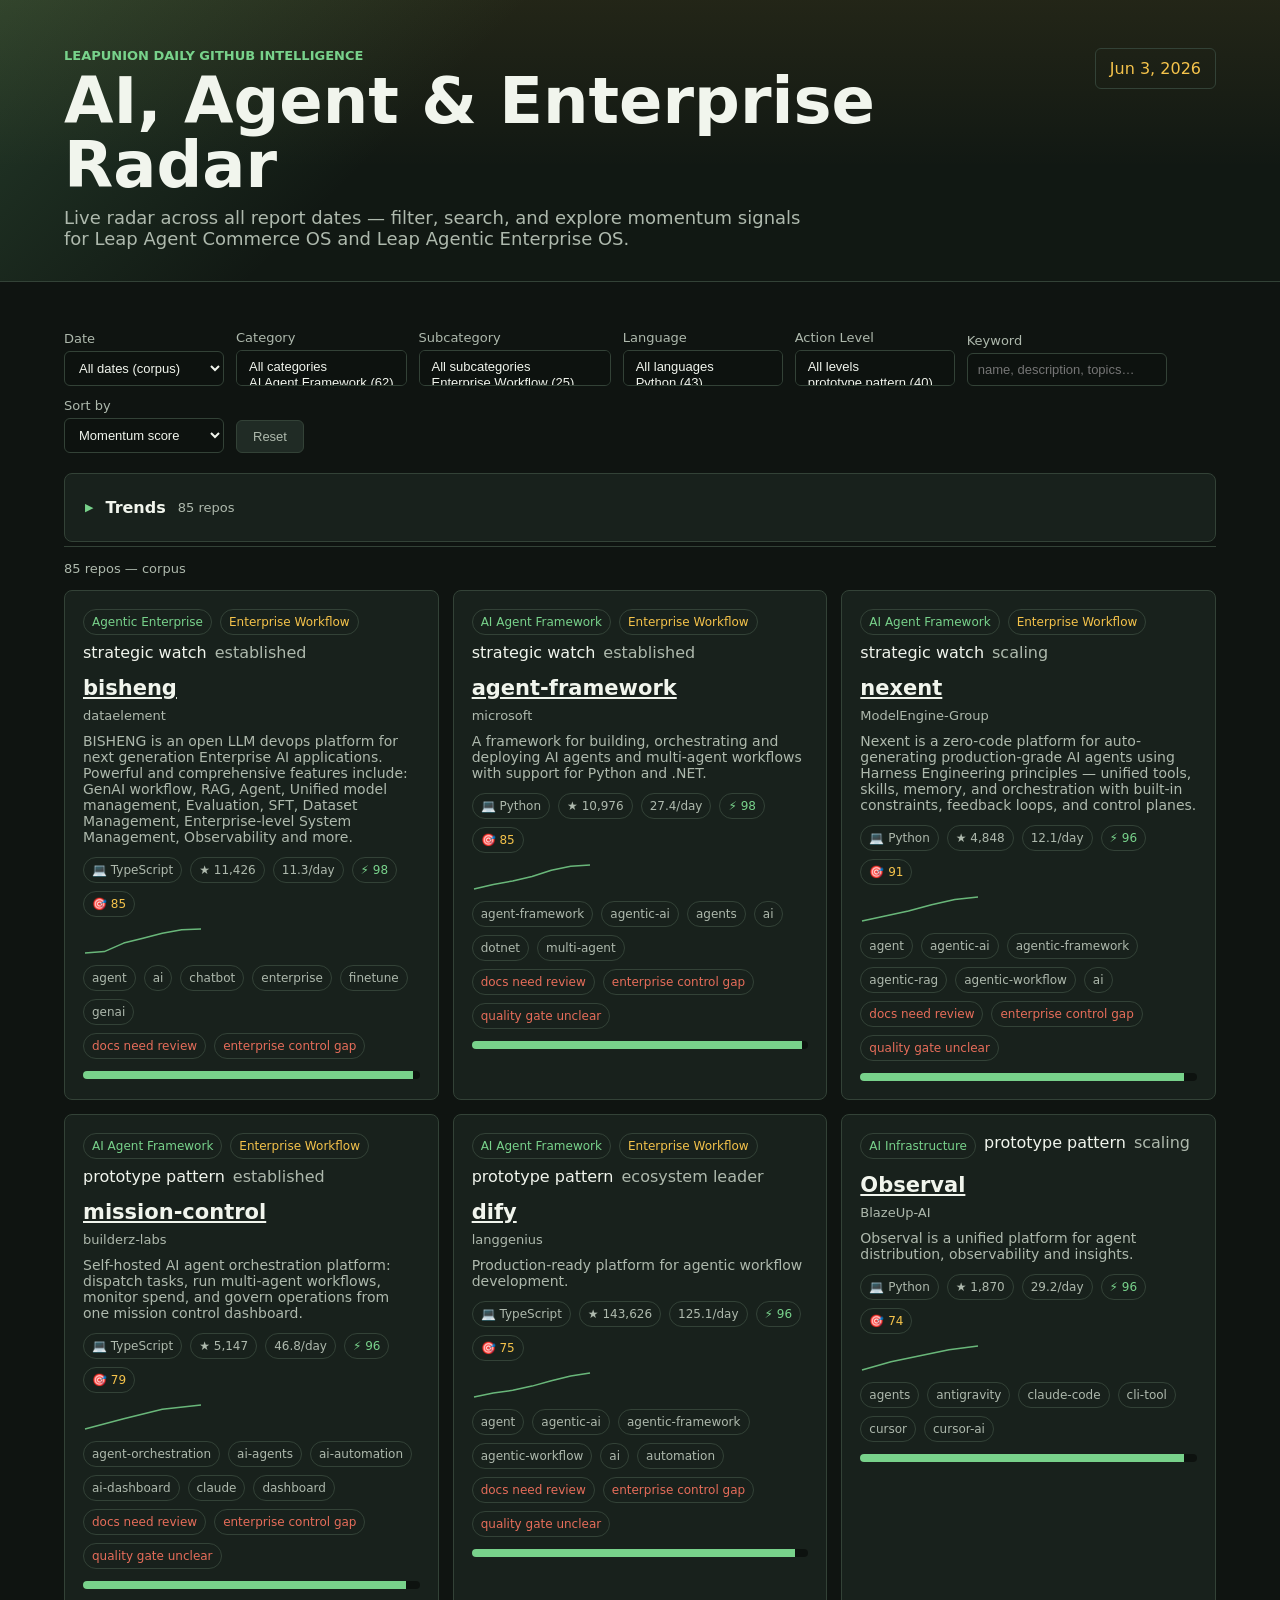
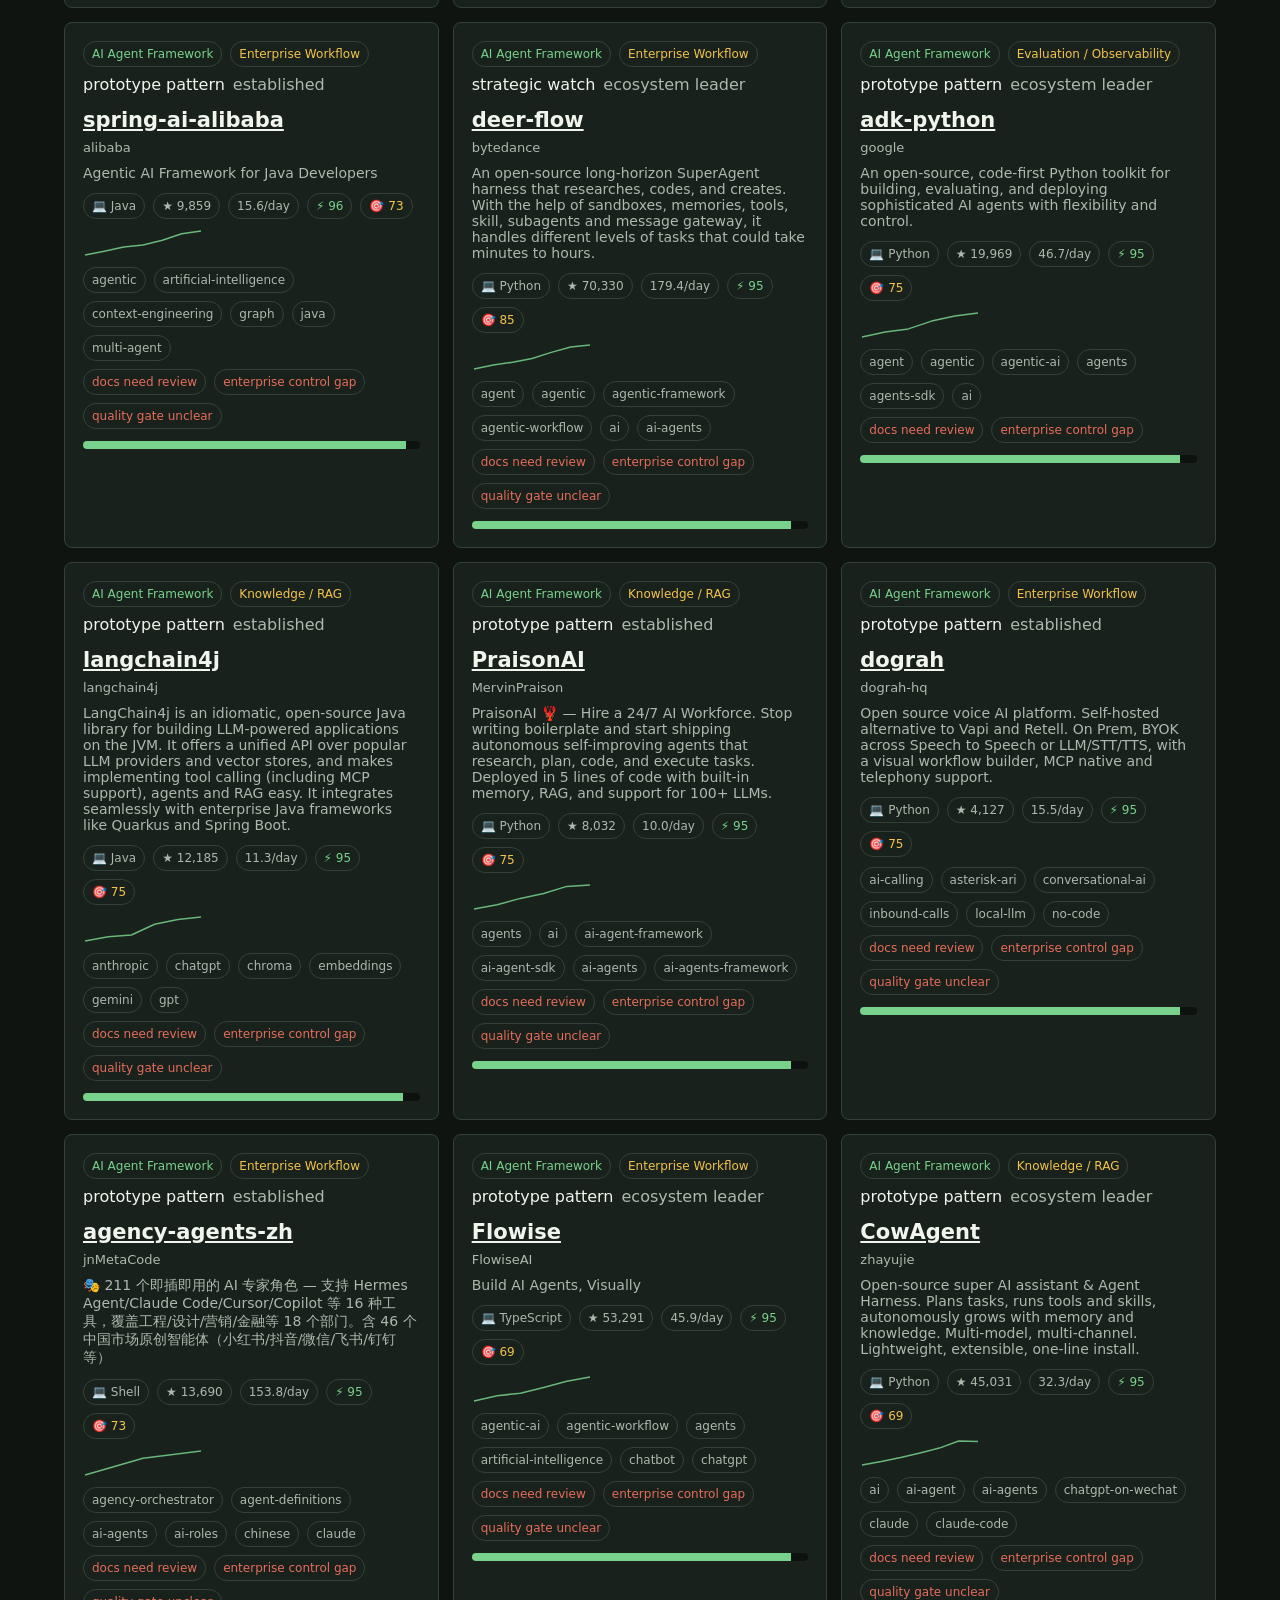
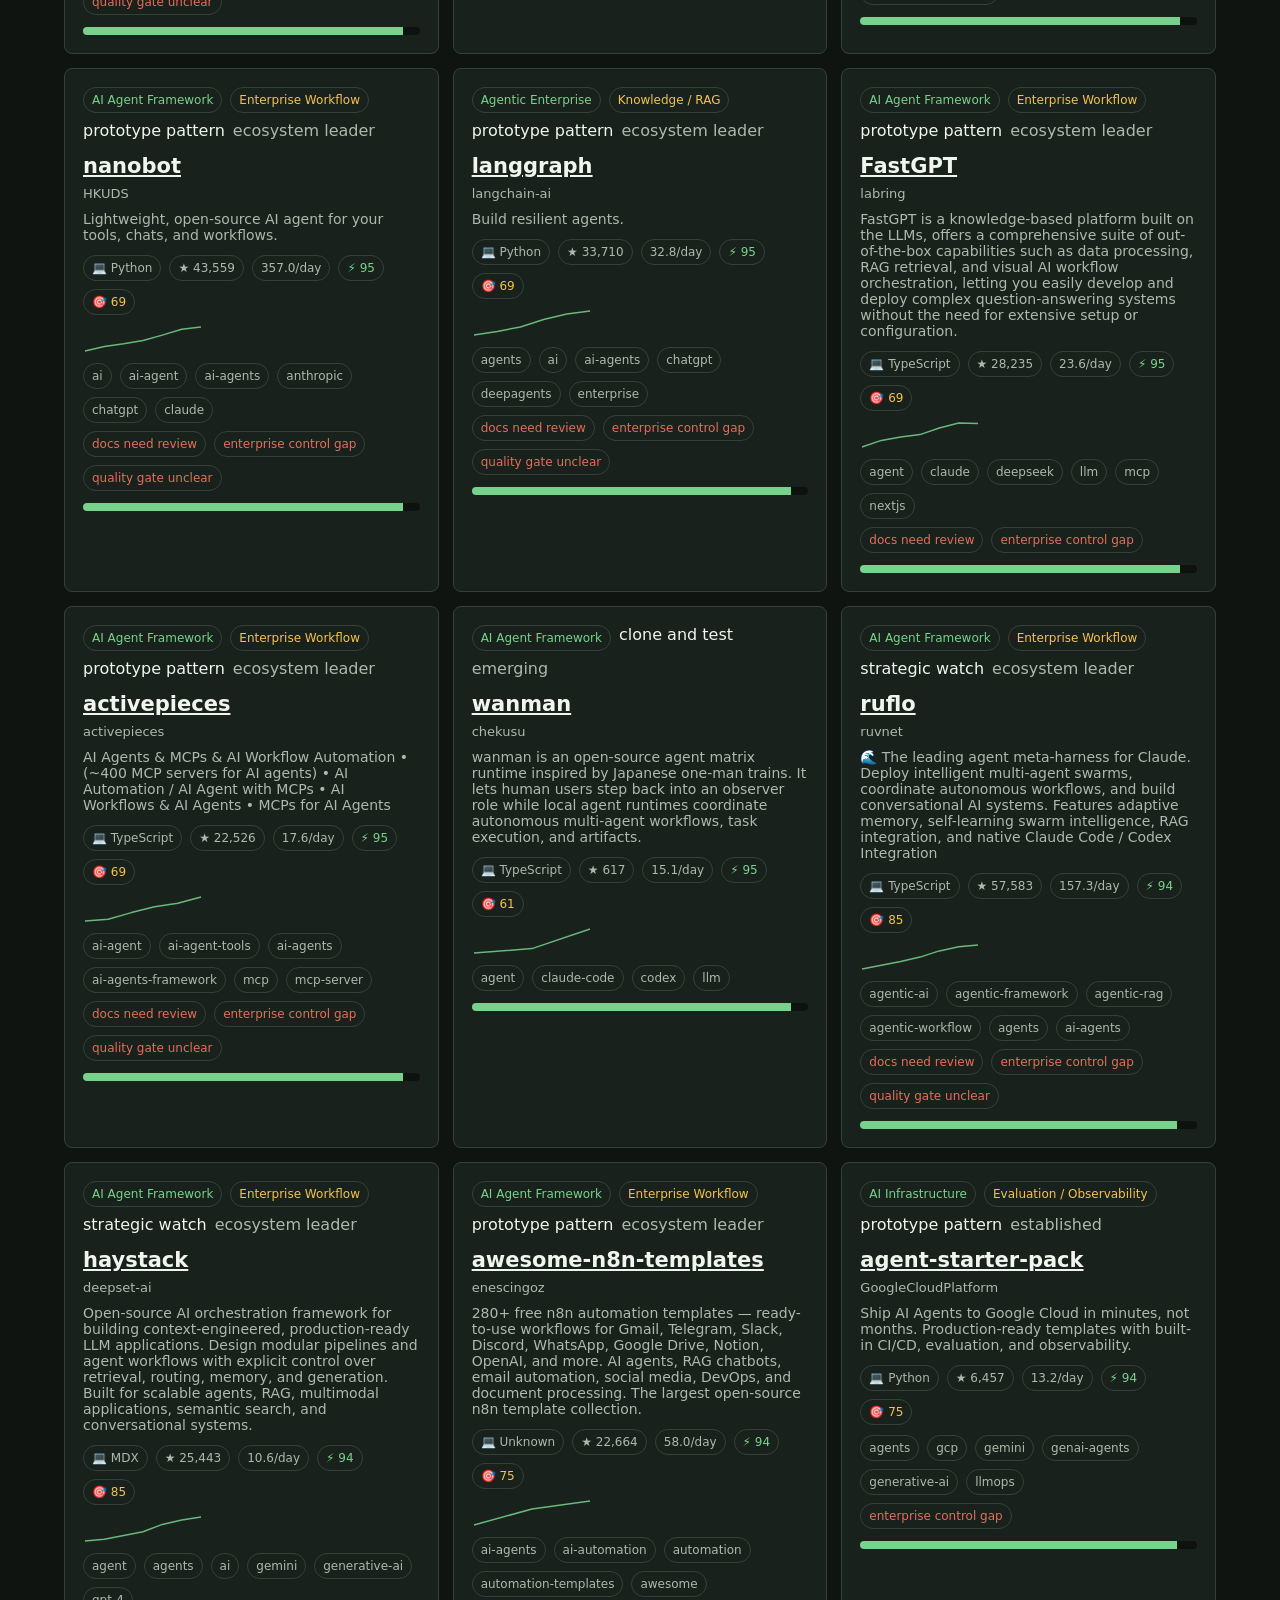
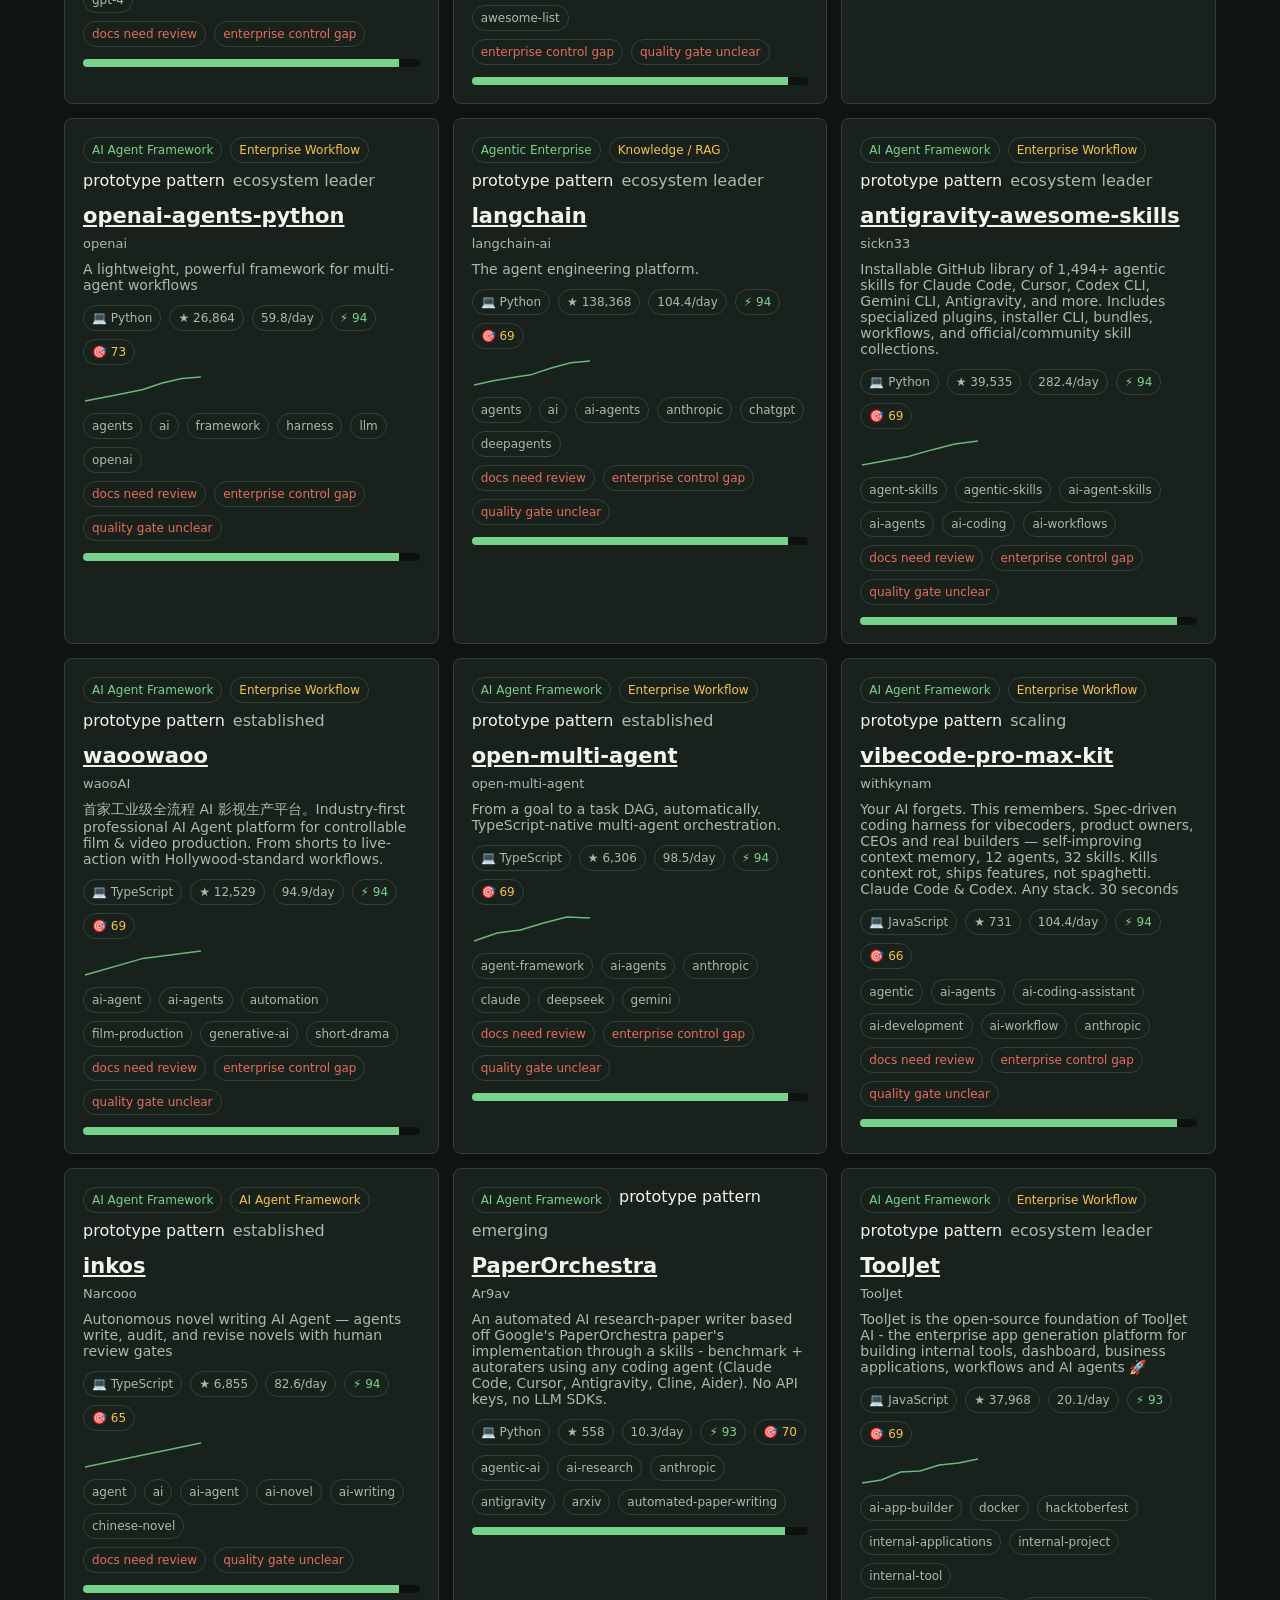
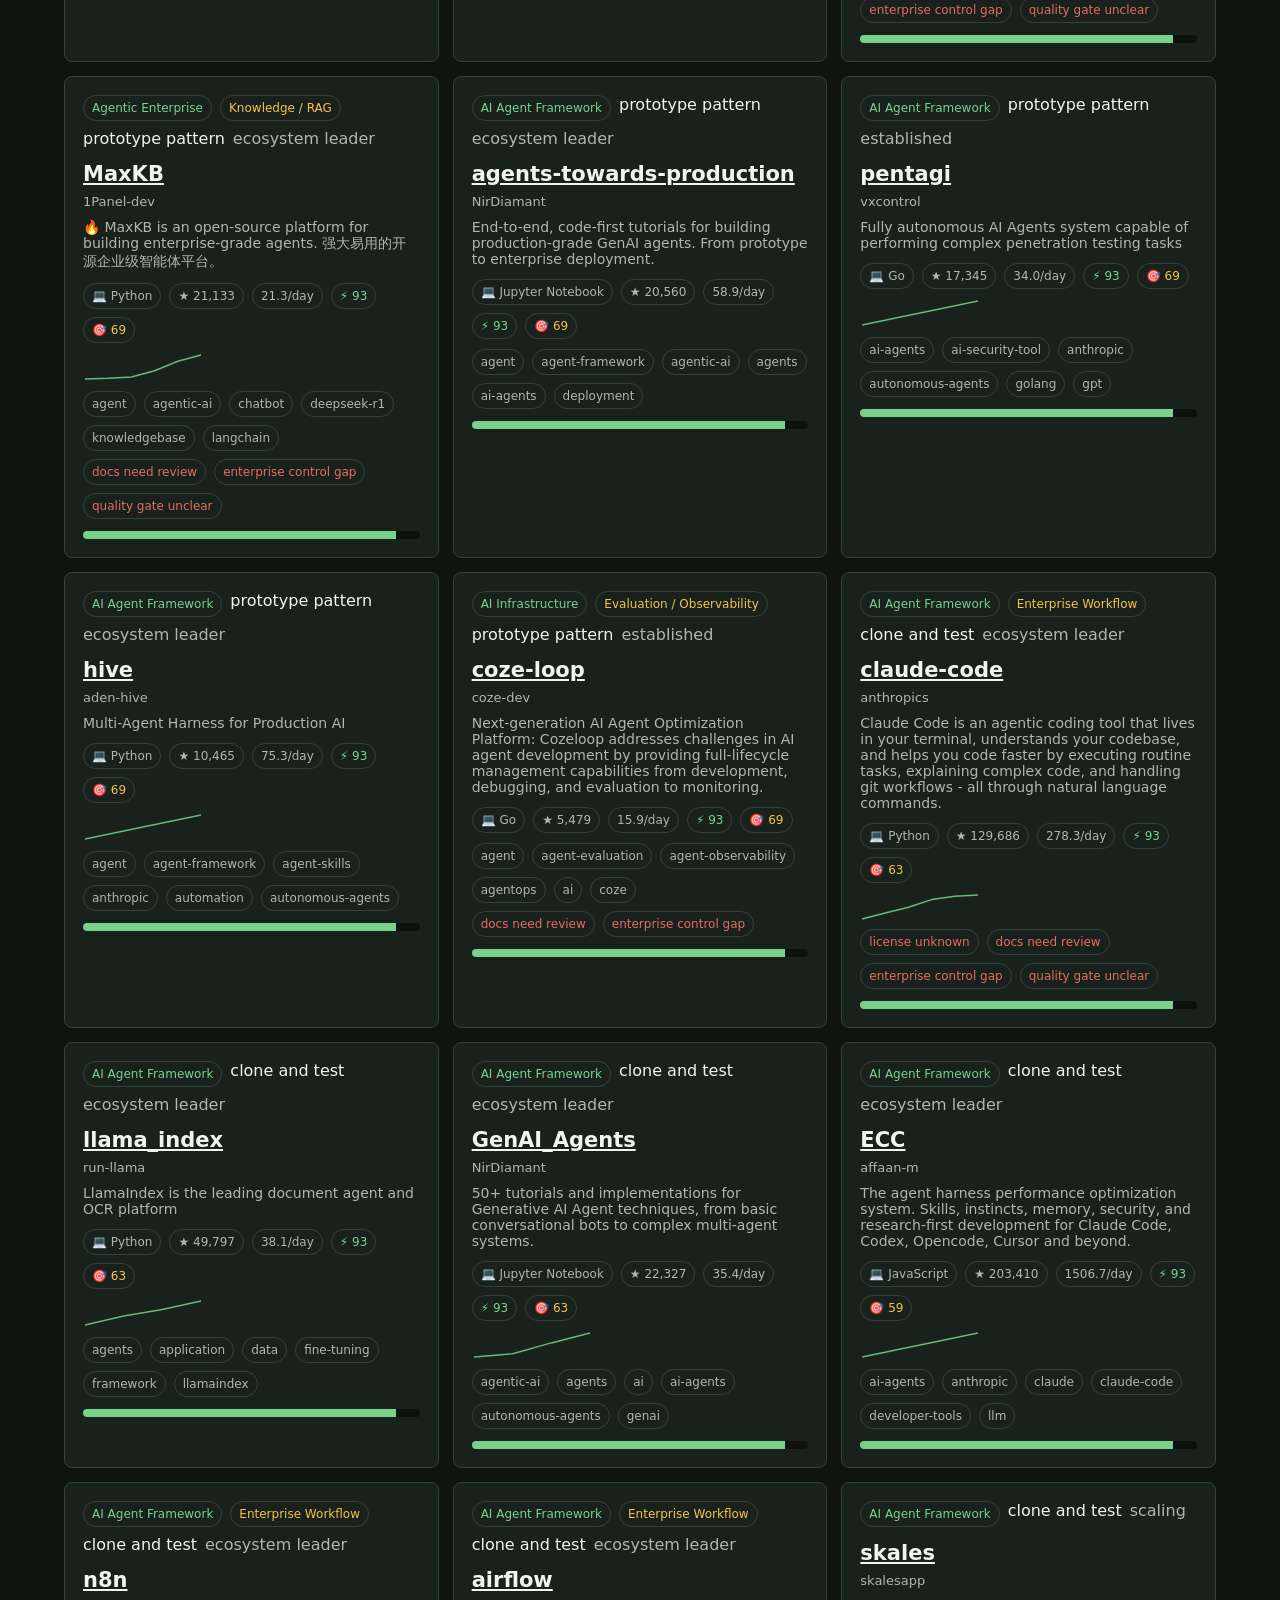
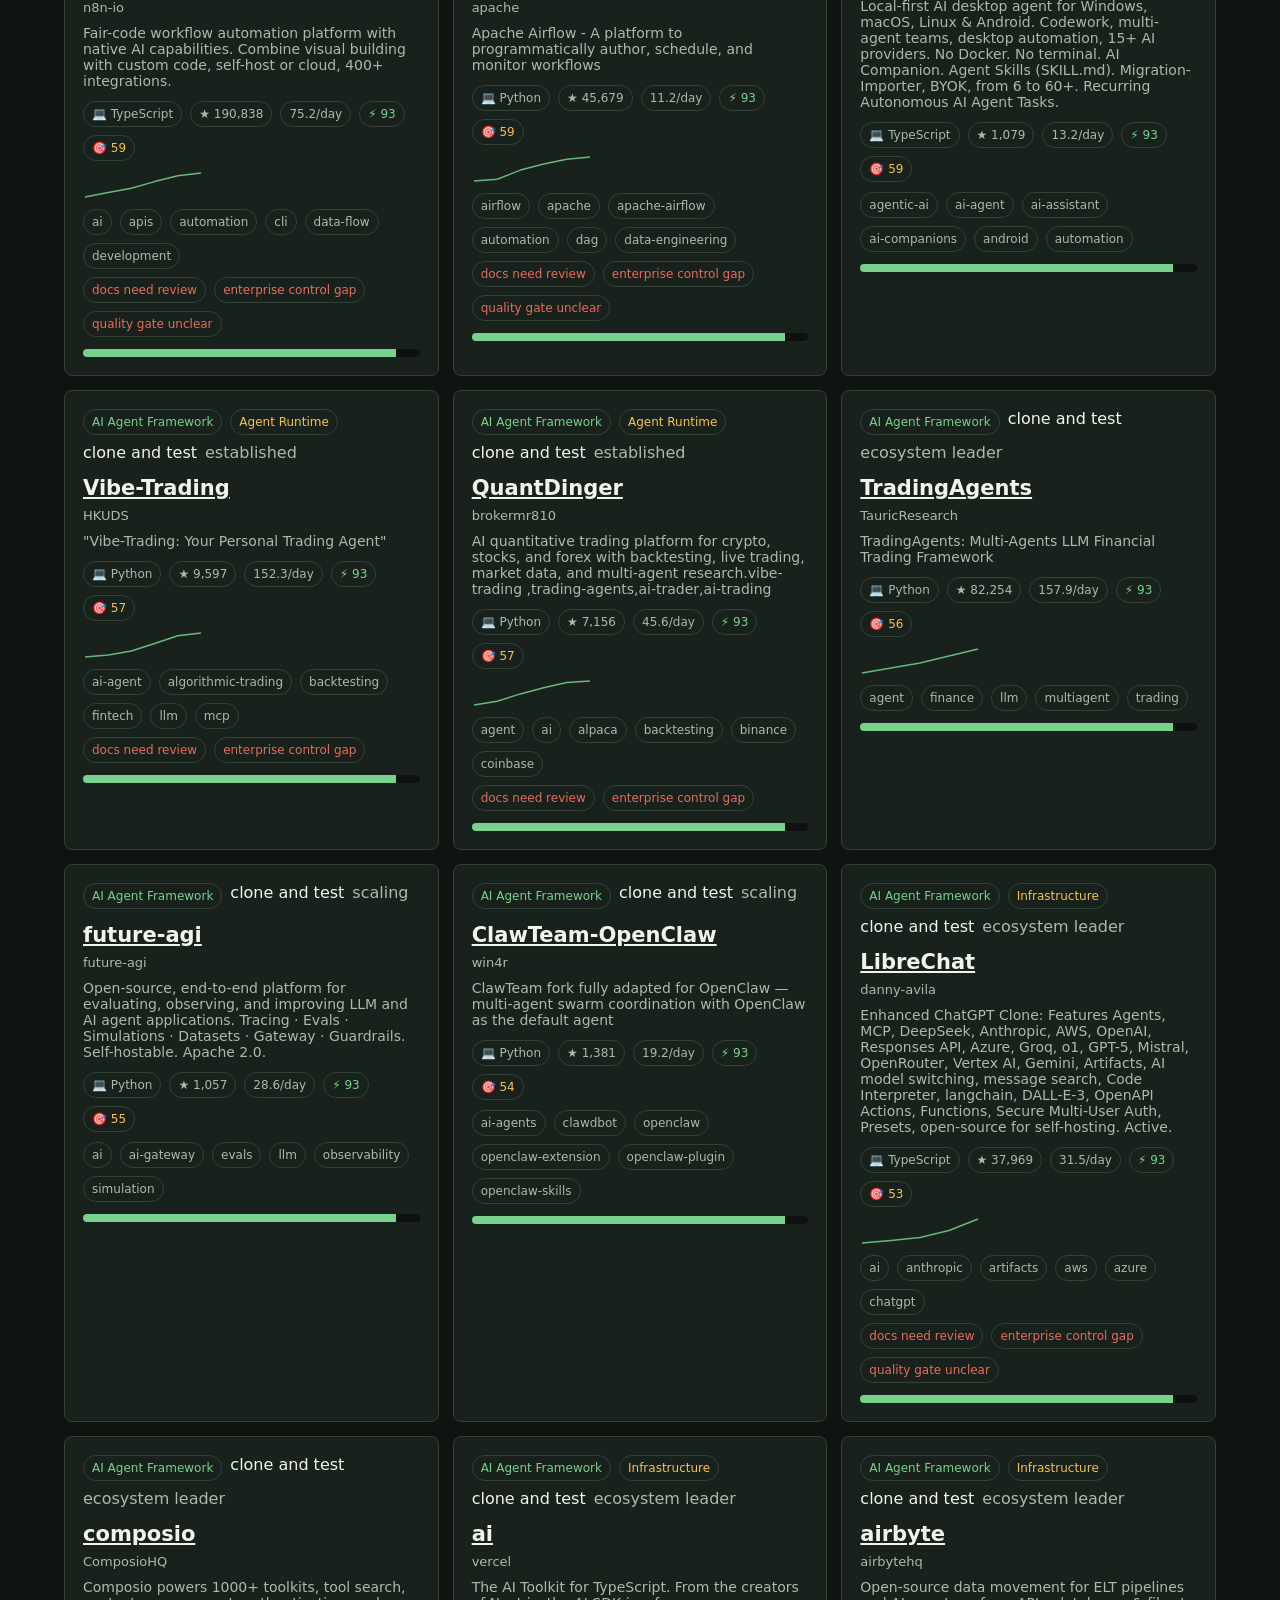
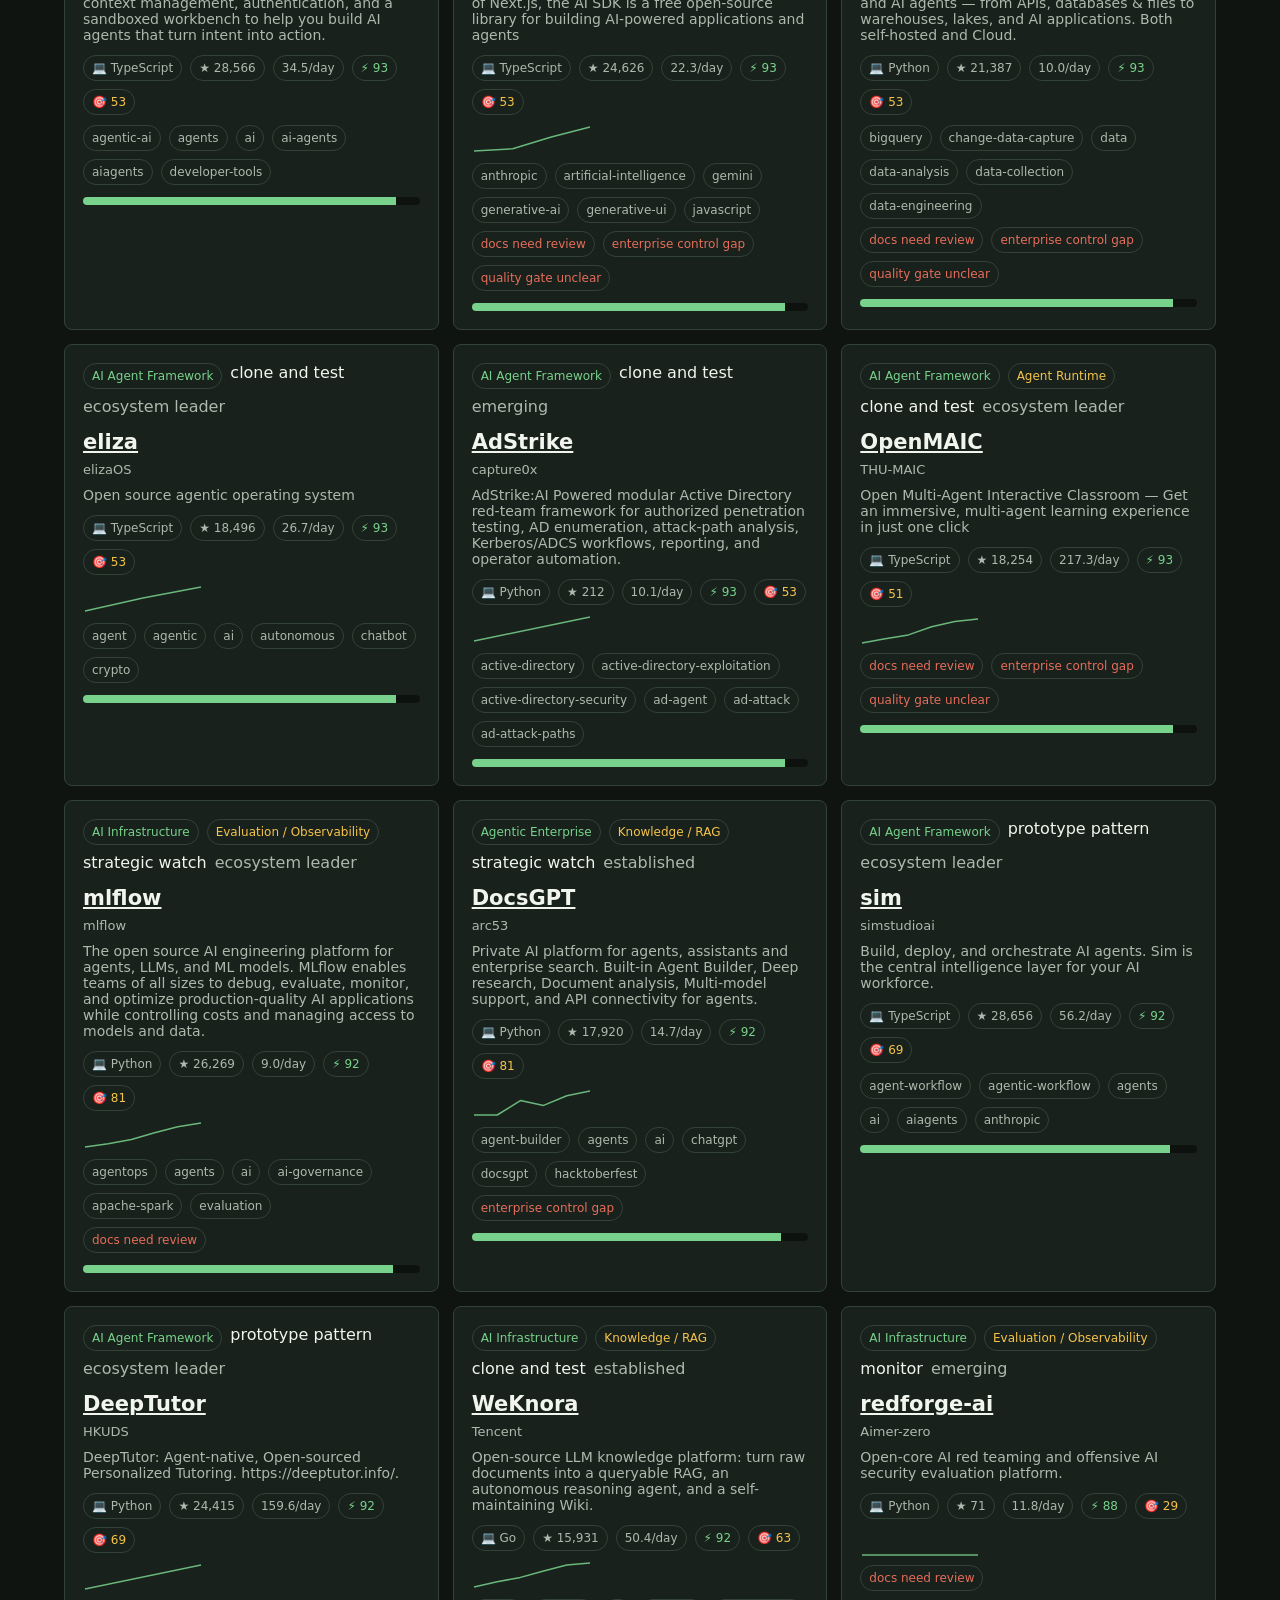
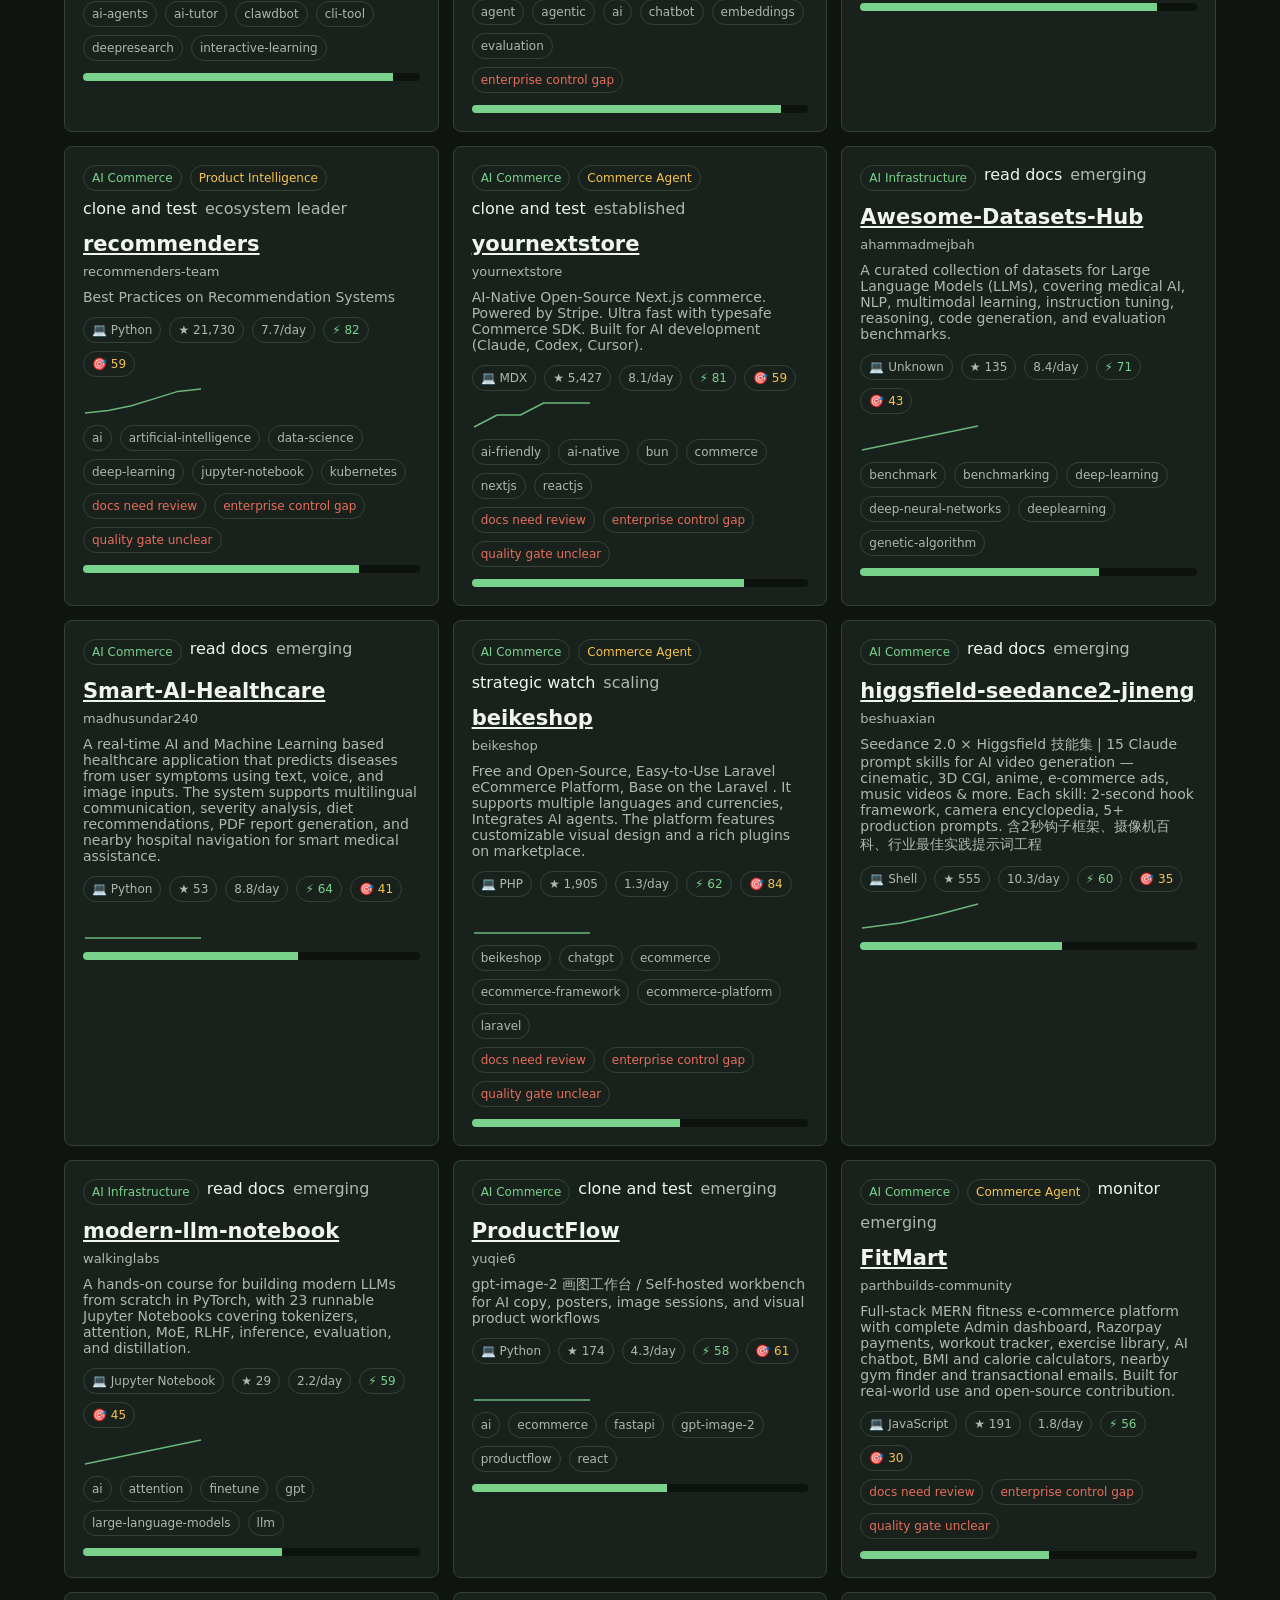
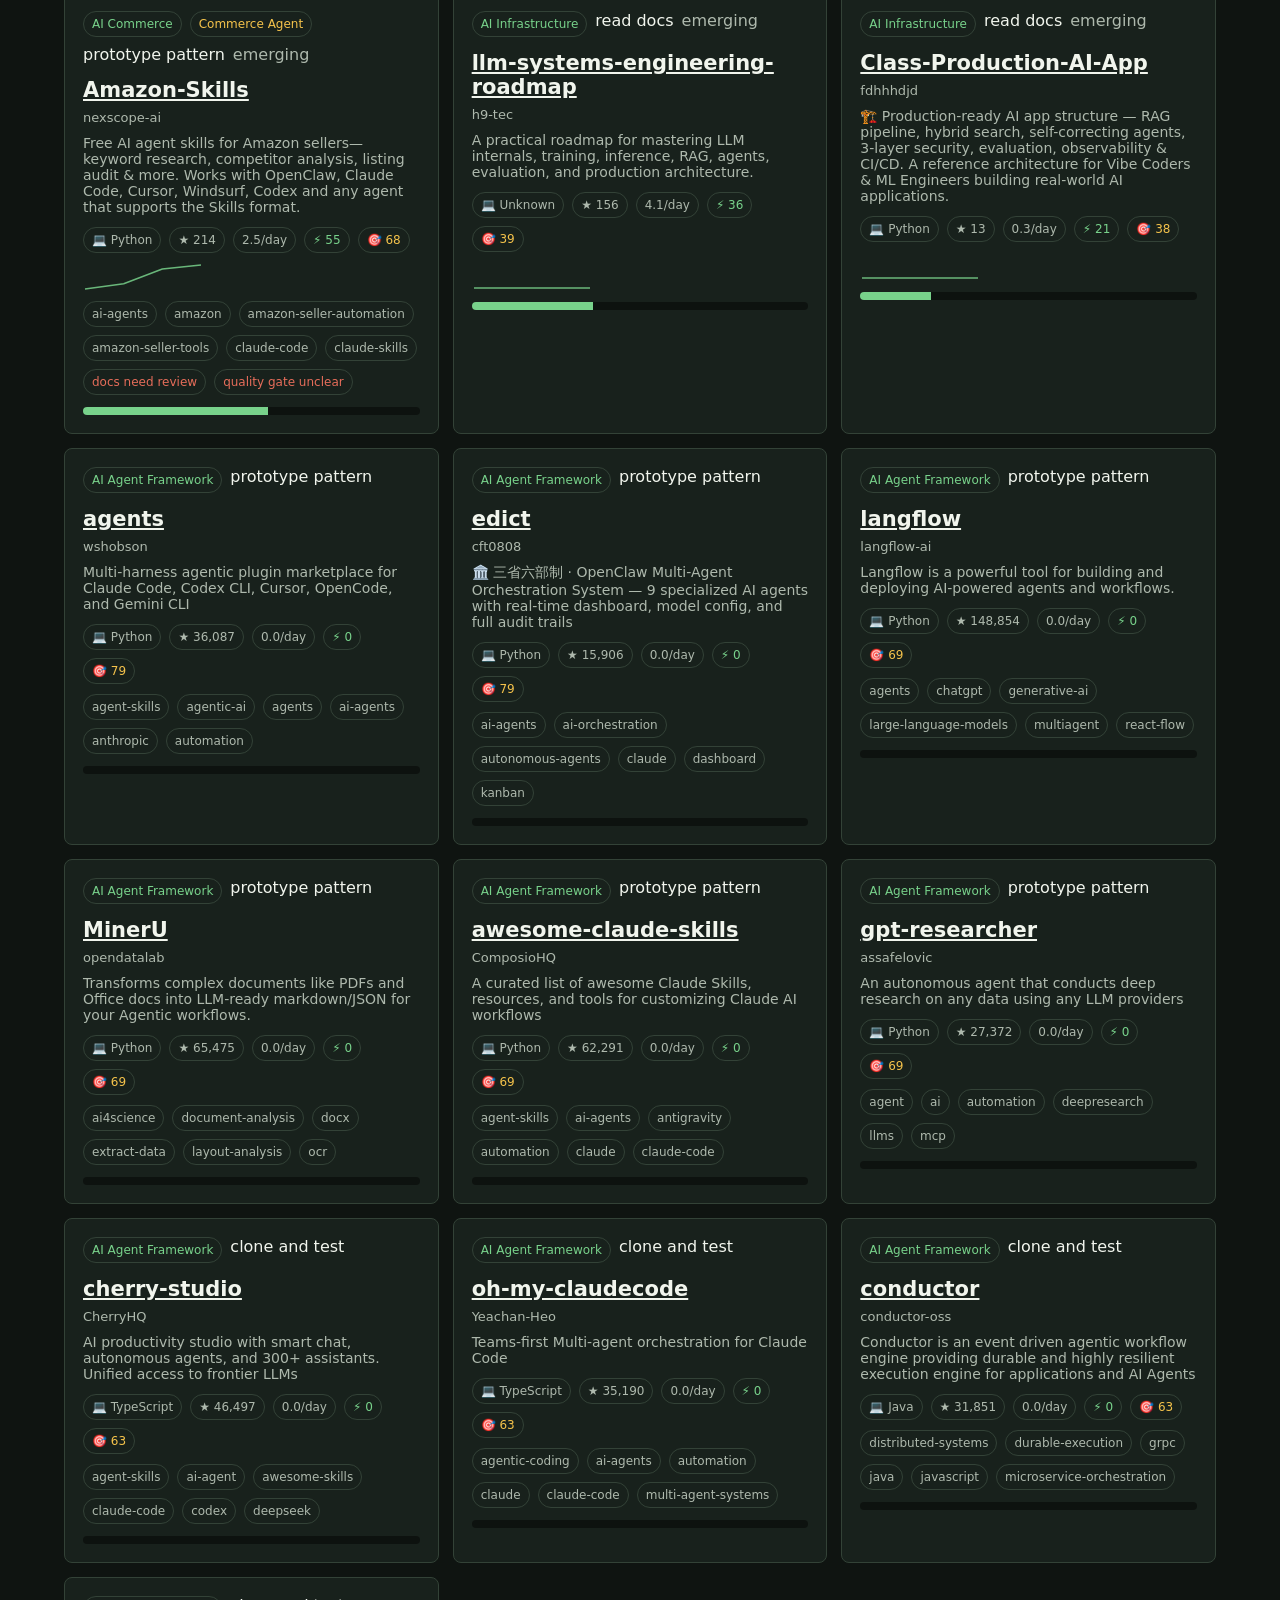
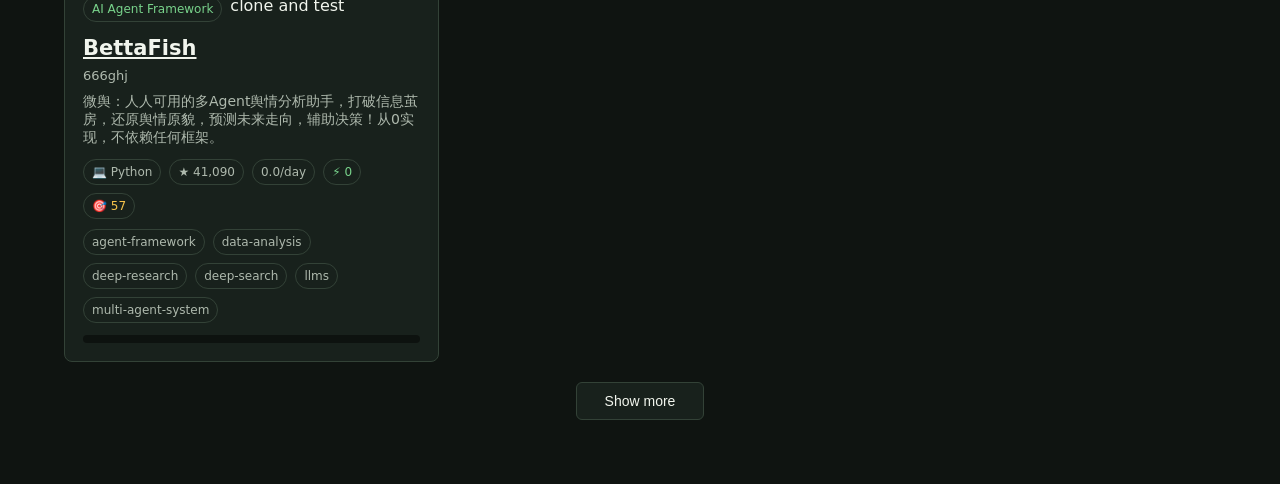
==== commit 10690df0: "feat: data-service layer + single-page SPA (date/type/keyword) Evolve GHstar from a daily-overwritte" ====
--- a/public/index.html
+++ b/public/index.html
@@ -3,910 +3,98 @@
   <head>
     <meta charset="utf-8">
     <meta name="viewport" content="width=device-width, initial-scale=1">
-    <title>GHstar AI & Agent 90-Day Radar - 2026-06-03</title>
+    <title>GHstar — AI &amp; Agent Radar</title>
     <link rel="stylesheet" href="./assets/styles.css">
   </head>
   <body>
     <header class="hero">
       <div>
         <p class="eyebrow">LeapUnion Daily GitHub Intelligence</p>
-        <h1>AI, Agent, Commerce, and Enterprise Top Star Radar</h1>
-        <p class="sub">30-day repository radar with trend signals, repository reviews, and platform learning for Leap Agent Commerce OS and Leap Agentic Enterprise OS.</p>
+        <h1>AI, Agent &amp; Enterprise Radar</h1>
+        <p class="sub">Live radar across all report dates — filter, search, and explore momentum signals for Leap Agent Commerce OS and Leap Agentic Enterprise OS.</p>
       </div>
-      <time>2026-06-03</time>
+      <time id="build-time" title="Last data build">—</time>
     </header>
 
-    <main>
-      <section class="metrics">
-        <article class="metric primary">
-          <span>Repositories Reviewed</span>
-          <strong>50</strong>
-          <div class="bar"><i style="width:100%"></i></div>
-        </article>
-        <article class="metric">
-          <span>Lookback Days</span>
-          <strong>30</strong>
-          <div class="bar"><i style="width:100%"></i></div>
-        </article>
-        <article class="metric">
-          <span>Active in 7 Days</span>
-          <strong>49</strong>
-          <div class="bar"><i style="width:98.0%"></i></div>
-        </article>
-        <article class="metric">
-          <span>Active in 30 Days</span>
-          <strong>50</strong>
-          <div class="bar"><i style="width:100.0%"></i></div>
-        </article>
+    <main id="app">
+      <!-- Filter bar -->
+      <section id="filter-bar" class="spa-filter-bar" aria-label="Filters">
+        <div class="spa-filter-row">
+          <label class="spa-filter-group">
+            <span>Date</span>
+            <select id="f-date">
+              <option value="all">All dates (corpus)</option>
+            </select>
+          </label>
 
-        <article class="metric">
-          <span>AI Agent Framework</span>
-          <strong>35</strong>
-          <div class="bar"><i style="width:100.0%"></i></div>
-        </article>
+          <label class="spa-filter-group">
+            <span>Category</span>
+            <select id="f-category" multiple size="1">
+              <option value="">All categories</option>
+            </select>
+          </label>
 
+          <label class="spa-filter-group">
+            <span>Subcategory</span>
+            <select id="f-subcategory" multiple size="1">
+              <option value="">All subcategories</option>
+            </select>
+          </label>
 
-        <article class="metric">
-          <span>Agentic Enterprise</span>
-          <strong>5</strong>
-          <div class="bar"><i style="width:14.3%"></i></div>
-        </article>
+          <label class="spa-filter-group">
+            <span>Language</span>
+            <select id="f-language" multiple size="1">
+              <option value="">All languages</option>
+            </select>
+          </label>
 
+          <label class="spa-filter-group">
+            <span>Action Level</span>
+            <select id="f-action-level" multiple size="1">
+              <option value="">All levels</option>
+            </select>
+          </label>
 
-        <article class="metric">
-          <span>AI Commerce</span>
-          <strong>5</strong>
-          <div class="bar"><i style="width:14.3%"></i></div>
-        </article>
+          <label class="spa-filter-group">
+            <span>Keyword</span>
+            <input id="f-keyword" type="search" placeholder="name, description, topics…" autocomplete="off">
+          </label>
 
+          <label class="spa-filter-group">
+            <span>Sort by</span>
+            <select id="f-sort">
+              <option value="momentum_score">Momentum score</option>
+              <option value="strategic_score">Strategic score</option>
+              <option value="stars">Stars</option>
+              <option value="stars_per_day">Stars / day</option>
+            </select>
+          </label>
 
-        <article class="metric">
-          <span>AI Infrastructure</span>
-          <strong>5</strong>
-          <div class="bar"><i style="width:14.3%"></i></div>
-        </article>
-
-      </section>
-
-      <section class="panel">
-        <div class="section-head">
-          <h2>90-Day Trend Signals</h2>
-          <p>Momentum combines star velocity, recent pushes, fork ratio, and Leap strategic fit.</p>
-        </div>
-        <div class="trend-grid">
-          <div>
-            <h3>Momentum Leaders</h3>
-            <div class="score-chart">
-        <div class="score-row">
-          <span>dataelement/bisheng <em>11.3 stars/day · 0d since push</em></span>
-          <b>98</b>
-          <i style="width:100.0%"></i>
-        </div>
-
-
-        <div class="score-row">
-          <span>microsoft/agent-framework <em>27.4 stars/day · 0d since push</em></span>
-          <b>98</b>
-          <i style="width:100.0%"></i>
-        </div>
-
-
-        <div class="score-row">
-          <span>ModelEngine-Group/nexent <em>12.1 stars/day · 0d since push</em></span>
-          <b>96</b>
-          <i style="width:98.0%"></i>
-        </div>
-
-
-        <div class="score-row">
-          <span>builderz-labs/mission-control <em>46.8 stars/day · 1d since push</em></span>
-          <b>96</b>
-          <i style="width:98.0%"></i>
-        </div>
-
-
-        <div class="score-row">
-          <span>langgenius/dify <em>125.1 stars/day · 0d since push</em></span>
-          <b>96</b>
-          <i style="width:98.0%"></i>
-        </div>
-
-
-        <div class="score-row">
-          <span>alibaba/spring-ai-alibaba <em>15.6 stars/day · 1d since push</em></span>
-          <b>96</b>
-          <i style="width:98.0%"></i>
-        </div>
-
-
-        <div class="score-row">
-          <span>bytedance/deer-flow <em>179.4 stars/day · 1d since push</em></span>
-          <b>95</b>
-          <i style="width:96.9%"></i>
-        </div>
-
-
-        <div class="score-row">
-          <span>google/adk-python <em>46.7 stars/day · 1d since push</em></span>
-          <b>95</b>
-       